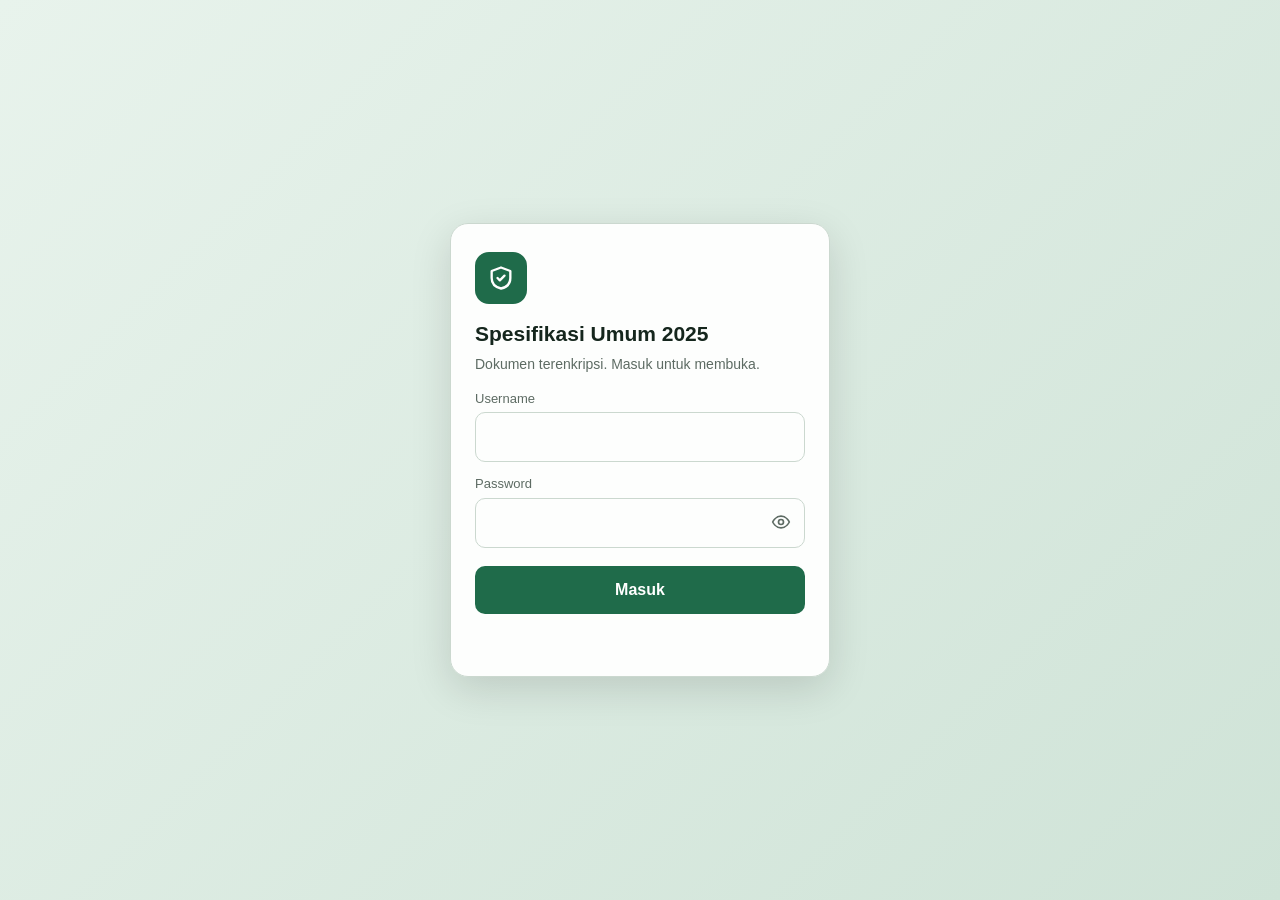
==== index.html @ 7ecfe890 "Add files via upload" ====
<!DOCTYPE html><html lang="id"><head><meta charset="utf-8">
<meta name="viewport" content="width=device-width, initial-scale=1, viewport-fit=cover"><meta name="robots" content="noindex,nofollow">
<title>Masuk - Spesifikasi Umum 2025</title>
<style>
:root{--bg1:#e8f3ec;--bg2:#cfe3d7;--card:#fffffff0;--ink:#15261d;--mut:#5d6b63;--acc:#1f6b4a;--line:#cbd8cf;--err:#b3261e;box-sizing:border-box;padding-top:env(safe-area-inset-top,0px);padding-bottom:env(safe-area-inset-bottom,0px)}
@media(prefers-color-scheme:dark){:root{--bg1:#0c1510;--bg2:#15251c;--card:#1a2620ee;--ink:#e6eee9;--mut:#93a39a;--acc:#5fc496;--line:#2b3a32;--err:#f2b8b5}}
*{box-sizing:border-box}html,body{height:100%}
body{margin:0;background:linear-gradient(135deg,var(--bg1),var(--bg2));color:var(--ink);font:16px/1.5 "Segoe UI",Roboto,Arial,sans-serif;display:flex;align-items:center;justify-content:center;padding:16px}
.box{width:100%;max-width:380px;background:var(--card);border:1px solid var(--line);border-radius:18px;padding:28px 24px;box-shadow:0 12px 40px #0002;animation:up .5s ease}
@keyframes up{from{opacity:0;transform:translateY(14px)}}
.ic{width:52px;height:52px;border-radius:14px;background:var(--acc);display:grid;place-items:center;margin-bottom:14px}
h1{font-size:21px;margin:0 0 4px}p{margin:0 0 14px;color:var(--mut);font-size:14px}
label{display:block;font-size:13px;margin:12px 0 4px;color:var(--mut)}
.f{position:relative}input{width:100%;font:inherit;padding:12px 14px;border:1px solid var(--line);border-radius:10px;background:transparent;color:var(--ink)}
input:focus,button:focus-visible{outline:2px solid var(--acc);outline-offset:1px}
.eye{position:absolute;right:6px;top:6px;width:36px;height:36px;margin:0;padding:0;display:grid;place-items:center;border:0;border-radius:8px;background:none;color:var(--mut);cursor:pointer}.eye:hover{color:var(--acc)}
#go{width:100%;margin-top:18px;font:inherit;font-weight:600;padding:12px;border:0;border-radius:10px;background:var(--acc);color:#fff;cursor:pointer}
@media(prefers-color-scheme:dark){#go{color:#0b1510}}
#go:disabled{opacity:.6;cursor:wait}#msg{min-height:22px;margin-top:12px;font-size:14px;color:var(--err)}
#inst{display:none;width:100%%;margin-top:10px;font:inherit;font-weight:600;padding:11px;border:1px solid var(--acc);border-radius:10px;background:transparent;color:var(--acc);cursor:pointer;align-items:center;justify-content:center;gap:8px}
#inst:hover{background:var(--acc);color:#fff}@media(prefers-color-scheme:dark){#inst:hover{color:#0b1510}}
#ios{display:none;margin-top:10px;padding:10px 12px;border:1px dashed var(--line);border-radius:10px;font-size:13px;color:var(--mut)}
</style><meta name="theme-color" content="#1f6b4a"><meta name="mobile-web-app-capable" content="yes"><meta name="apple-mobile-web-app-capable" content="yes"><meta name="apple-mobile-web-app-title" content="Spek Umum 2025"><meta name="apple-mobile-web-app-status-bar-style" content="default"><link rel="apple-touch-icon" href="[data-uri]"><link rel="icon" type="image/png" href="[data-uri]">
</head><body>
<div class="box"><div class="ic"><svg width="28" height="28" viewBox="0 0 24 24" fill="none" stroke="#fff" stroke-width="2" stroke-linecap="round" stroke-linejoin="round"><path d="M12 3l8 3v6c0 5-3.5 8-8 9-4.5-1-8-4-8-9V6z"/><path d="M9 12l2 2 4-4"/></svg></div>
<h1>Spesifikasi Umum 2025</h1><p>Dokumen terenkripsi. Masuk untuk membuka.</p>
<label for="u">Username</label><div class="f"><input id="u" autocomplete="username" autocapitalize="none" autocorrect="off" spellcheck="false"></div>
<label for="p">Password</label><div class="f"><input id="p" style="padding-right:46px" type="password" autocomplete="current-password"><button type="button" class="eye" id="eye" aria-label="Lihat password" title="Lihat password"><svg width="20" height="20" viewBox="0 0 24 24" fill="none" stroke="currentColor" stroke-width="2" stroke-linecap="round" stroke-linejoin="round"><path d="M2 12s3.5-7 10-7 10 7 10 7-3.5 7-10 7S2 12 2 12z"/><circle cx="12" cy="12" r="3"/></svg></button></div>
<button id="go" type="button">Masuk</button><div id="msg" role="alert"></div><button id="inst" type="button"><svg width="18" height="18" viewBox="0 0 24 24" fill="none" stroke="currentColor" stroke-width="2" stroke-linecap="round" stroke-linejoin="round"><path d="M12 3v12M7 10l5 5 5-5M5 21h14"/></svg><span>Instal Aplikasi</span></button><div id="ios" role="note"></div></div>
<script>
(function(){
const C={"iter":600000,"idsalt":"3cd73f76efa58e5e","doc":{"iv":"tI533O81d7OeOSuh","ct":"nmDg3PzM6D7SoGt0VXjlcLC9nQ+68EcVNtXwrSh283jgzs2aDMcTH3groPBLaZSHb0jLN+NQITKpFi3NGLF/yTCYhuj2EOiKkrJ2e4jO/prJh92/CRCXqkgvM3M96LqDt4uAqBFruU+9PbIBTR3+EBsfSs405LhVQ5WE6ePUHdyIU3iPJNrcOfd/eH0miO1tK3G/M/rSrGOfbp0FNitNZt9Q8WyU4s45rLBykhFbFs/WrmP483kRYNvch2hRPasdmTYl2Q/LFcJbtcwLN+SWWD4x4hDo1mVLP5Ds6Y6ePSw7J8PLPm/mN9IYb9JQGypzwjZhytsbcFzkAw1d0ONzQl/P80wrWFVtuREMklaVXr13OYKECsHn/EIl9iWfJH4JZOFJKYkwp4CqAEhtpvYgdmSKg21SW3CK6J6GVsLt5txPvioLC6Je3iYuTtWboryRFE60i6Z+TbEvQOnTg21bus9yPsGVcSQhkosetCNBu+wL5fU5ARRh66kvJs9010Ccbjf2XcAVVeFbyPYIvrw1BYl/P2NsXWDa/tl5QyDRxBAAWI92ailGo7l01R+F2ZO+ov81ZlIuhzrezhoKUU0SgedMU94BRsouwrhiI9WyH2LRX4bY6vUPJflYlfyBjvXzdRQiWssd5NMZrS554D5lhgSspSb1y8HRemOLz/tU/3LHtsrQAPQnRDf1uJjel8zi0jeAUAseTozfojzLun/GHKTCO+wyZBflwcFS26yC2mk9uQZdi/Nf/hSSpahZW0jLfsh2UVrl8tEGkldKJTYP2eKpuq9+r15PRaeXGREbMS4boRQwy8mDicXXEWF3XDccam9cmGcqtJuf1zuJ61ZmpfRR/ypCHUih+zupCi9yYmMkC2szEluGxYwfR22C6jcGfr1lfaL4nRChdoC7QRFcE0FKM3vPrskyNy90ryUNBXzvtdBakNT2fPrQek4FvbUYGIZNs1t/8WrX0qw3hGvXI3cdBlEri+oGNEmZ2ftgozdloXxib96jWoJ/Po/+u2limJXIBd3wr1kFBtcnCZAPhJYUKRA8FtopjZZzcrbwe89yg11SDiB07h3RwULdQVnN/ZSsL29MwX0eOkbtTJn3iHgNxWs8TqyEhAMaE7L2dQSQdx7CYYSxgUv6yZNS76+x4R9glfyDwradZh1UUptmnRXqXDa95MrmgDEBjc0764Yw3cTRz6j50MNvb2g4VNTzgOW41HxG/6Gp/abWw84Fe5V97C0Zjwa2PlxfOM2gqvQrc89KrShG2HTT1gidPq4mH6PUYMYmDSwq3mI2gR4+rbrIdMHgew6QhdsetQfhOUKY7BzzxejdGxQgFdMR42AesvKw/Ko8D3lgXQ34w3m06kQcjuO24cU4GDEnBIOMSY3Ovn2HHH4WKnzqNsh4sar+N/Iljf0QpOePCaR0lDv+k4f4qLNEwgI+f8br0PnT49neuu6ktusaR1iYDsTEKEFR6/2Jv5h9SUmJZilelc11HLwKHihrdkp7haeo7c/[base64]/TEFLC9YxinRYz2NNn846l9us3eLbLQuTVNe8d7cjvWjzJsJbeacq6q+n1SPtpKbKxO2lf3pHOi/U8gBO9jl/HixjiRepKDuf5Meq7wiicaO/aulH1AqQn1UeZQv+pDfPEp74YD9VPZXn0UVwIlWTLbkCeoaIM9lghvUBh7EUIsRoxS5bE0B8xNf68NyfHMiYFGuz9dOX+Ekt0RPRirA7QIAPP3FuvCFVlqlncj//NIvYoi646SgWKRZHDRs+q5eqZlwxte+PGq1Z0ZOlIWkRS4Oz/hkN8fF0loxhLNRshd8lR/pYhuQ9sHrTejiyPg2S0ZMSNl2g1lc7LxrjS1lVSH0KZjWLddPMxSNq1qdCj4D1K2X1KAys33S9RHCthHo4ESk8e+GKRH7i4U+E+tz5IiR/ra+P5AvnqCUicwmfVDqWKWa9NXTAkQ2ENuGrxEb/5A5iDHBdd5TKd7cykYDTeUU2sGno3vuAcFloEdh9zuQaY+Gj/[base64]/iIm8ISAswvXzceMN7Zr3t3JKCxQtV3QJE7S5tK23LRDPy7uRVOPCNR9Pi8U5Qhr9dJrCH3kLOFrD/tZXMTy4jOt5on1xZvrqleSEY2b+ZD/l97ybjGHYmAayQzpIp5YXeU4Mh2viK2qrzWDAKqhXDqcL48yeqog8Exnm0oLd33nes2/AmmA6s9mLB7NbBBSwg6o6tzv5mF4otvlM9/do1X0osNX2ZvQtAe4KYv6WzSX/2XpzXS4M+WC9mA82BB1h36MZhfacBaa0kNcq2hRpH0EOgWf6xwbM/S0KoZ4FMOLTA5FtFa5KlsSJtG7+uJiB+QCFxpgk9wpbu9mSAazUV0yMquQT9VFywfvRt4OTi0y8FGmos3UV2yaD6FaG2i0vjnphduogo68wvZsfjbWPo2UpD53qRVRs5D0aCrttG2bDN//Gy20Yj8sVlHnPEfy9Ijcd5QgSuFPm4Y4J1LaRKdPDJwjfTc5flyrFi0NCwppEwmn81q9w0yCn//[base64]/ENh4o+VaRX5dTX1hOsirwGOZ71jnd1Bg6EY4ySEX/b2fw/RBSrA1goD4/1mmsZZrno5gnSzjhKOxZRTgv7pZGTli5Yy2RhVN+IkaLRnoOTAQFJ/TeKUlkd7Zuq8KQILlbk9tZE5io+sbh4N1sCoCxUN6MCN8SPosQwAD0ujTGEsxToAEaP8K+WiEVxlhSsh4XQn6oIBDmMn3Ydt188tsV/DqWu+a8RxL+0vtkTU7Zzxjl+NaozcYkpqxaQSZ8/31NbshxToYGmh3CoTbBDbxLZFJCN28AnXJgnSSRqiNHlvwEXDl2qNEkcKP23wEKJJUb8DrA9mmvo0t7BM/jn7j+gZ34B/PCEapxbH+JKgNVxAmN+C/EUgzDCu5/z2enewj3mcuZlZ04xQW4/WEnwMthB8Fev5uHgPSLnaIAuJ10LfJgwnv5g/Iw9e7ZQ0nuuEQMGmcOZh9o+EMh/v1UTCmMcn8lVSl5uVmvmyEkU7W5mtj3JuYSl1DMquUvPo0zeuIF8JAMN9cxcYT6mUXjitSiHINFtq+MbywEyFgNiYa261kxvv1yJFiKQIx4S8kBKuEcvgpGGzy7f0XAONqCfPZCtGoTPqXeGVYgyG7JzCQAh5T/KDWQ7fqr2vbXHS4PFPNY/dorlGfdmq5TFQhlM1gNA+kqBgp6yFQnWmZj6zVEdBr/cpqg9q1IuDh30CznOm8/EBnFgb6lzCfaKj0QPAG4jzEwsN5hNASJOJk90TbBRdmPvmzTtCUrkOvmWjYp4ztCnO5fZlK8mixnwh+pjjUWKnBefAMje+KIaWVj8iybfjDsKiCuBhqALANqRqGDjkHDoEZHwxXlu2KnyrYjHyEZIK1YkG/3ddDHrWPRo6E6RHsAvVkNclrThBW6wEwqI+hqDeu436P1gHgPJmJHv0bS9V4fTgF6WeyZ2H+DK878x+ivdroHyerCa8pqam9PtM9flFi3xHtkS1yNGyD/CRnRB8znC90/LZrTIzoxywAQ+3kltolqHCqNJtisKSEmwRD2CAErydUu7Oo/K6BJOIrGPG3QKuTVAsFLQCvYrD7vCt9F5wuCTDg6rO9dheoPxssW7ixWd0AUFlbHHwX5dqsqK5Io+9VUa4ROMOsHphaof9qv9Rd3vmru9o94Lx1byxPtxgZJKqn/9pFKGwAsEwibTBl6b9FHzOPBxK542avz6eyLxDLoLzklQ7ihzgrzKJaq7PR9V3VoUIwMX0/f0TjT2qQFejdO6mkvZJ5v3D6fG7+1DFeO/v3+0LF2E/[base64]/RulgksEmSNAfZtqHBslQ9TlYFopmGcI+FNJYPO5d/D7aQWltJoarJD7e3XAeC2OpiZH8/FFgtp0aLAKuJawrR3Teb32u0b1PQHjjnOPoXUX3JMzeqNVZWNY7ojzQby2n6JNokG7mylaOUntmQbYvbrzanuP8QCuCWargEdXeUmvzz5WB1TTt1S8hrb0VtTDauwU5ULEsUDnwweqkMIs28YfsHyAOx8mhdxR0KVJfcKWutHqjDj6RYfgeGCtnd1/4uT44YjJ3S9QHdcs2U2YDt+vrYyR/G5kZEgOMKr0U/[base64]/g5AsyZsNYNyMSTRS6KVWU7LtC+YqMGERucfn25cYsHxphKsR67F/Cf49Qq8fsw/P1TwRd5TzWLnpm8k9CS08W8hai/3q2u+MFTx6+kTKWxxi/E2rxAnJeQJbfELC19lAzBEY4KTFC+aDz/z5tTHig6szkfFh8Bj54AcQTQ2ZpQQ46KE6b2pF0FMWQ4y61g92u8qyBSk78WwOocSg+2dat0jG7T6mv1b50nNSdxrhw9lDW/fT/mbqLBbnLkEd/hLZAI673mi0TZVTjN2z1dMPnnakT33lSUhB4givr+c297bWrMPE93DFT4TkTRK6WerlHWmKcYBxIuGcaB35255GnVZAOtE8LOR9gADLqZPWBq5KRDs/CgOmHg+Rj7QCg40dGWskJKSuiWXttRrOp5/JrGDY6YVDMFcZJSAXP5x/[base64]/HQpp5ulxMYunIzgyfdRORXFrf53nBmHbMwdHN5Bdk63unemDKokDWRe8r/egKHDjVqQRXYzw7vM6jOr/bDP+M4ZtR0ga+wgcFJ5DLJl1a7mvohtdvXLIO9V2KLF+gFmNWmX0ikl7zseLHfSN7Ld5cn6zCwqxjPio5YxMYHBO84jsJ/NA+h1aDXNo39q3Gj1UFZl4WBj6ZcwKudq9IvPeqd8UjC2E2TA9oRQUSTrdmwk7oTt478Y2MiO1ktLZnUhOAQjsiUWZhiv7rKwy+dTpmWZ3VSggTbBOPFwpzU11h/eYRbnOE9r1xwS5/MxKM/ljYQayI6b3hCEU7SELAyS+ThRrZ9FhZSjDIdQ9yduU16iRuqKlc/wFsvu/ddOsCgf/A5A4Bsy1la8c1NMHHZKh2co9kXGS68LB6uj0nK7+ewJtwnAYQa8imf0MXefqsj4U15yMFaknQegClsyh+2TVZYj87isYpvxjS1/K9BK2R6Tbl/tCz35mEGn16D98eCZDG3TOG7FOmVAMiocihlrCUH4axAnvH9R6rjbCe4idIQjuIxfNxhFoW+L8u8now1GwVfh3dJbPlAYV5kIDNdTRNZJacNp37WpmZmzTUPL67bf+AnyP91ub4UV1AHDV2Abjz33zxVbdbFb0Gnr6ZGL9tSuhMvLW/Z+l/188o4xSB0WNzw7c3qCeUffjecmOGb9YcIsCWy7ErskwW1CHTHdnUbnuWrLuL+zyHPqdAi/VwQAxVgQTKDYWcY//qviHKdDeL1uoldezwx0o9QdLbEdjNTxTSx7PzPzDttoRWRcvy3cD3tYp++HumgaD1jPxZ1LA50dlIwoGZ5pzJMEWi5tabMzdifCwJlOxfdijjxDdrRr9xbdIWN1FFhF9X/YVp5PCQd7sXjWFQBt1Dv8L8hLQWHGStobir53tZP5ER81sNkwiVcd3PaNMwU4njKmhM0Cb22N0mJddrWwmY8LW4d7zKeVNE9L4uR9t9VXYFTRClGiF+Za5qfCHyHMBQ9wYVy0LOLC0m6zbJ1yAFSYjrOiG0eEiV/QiLnHdKCtM4VeN0Ixxx+MggXIjhxFTjLgZrUeFkR6p+eIS1FHeuR3509M4JpohODPkZQBb+6l/i5arwrG7lat8s69RjLnMi69/IENK2SaBNCISzXdiwT9E6569BjiIVF3JDWgnzM8zFoPPvkN6nQhz6G50HQmhU6x+Zza5ceMOXhF5k72Bs2xwboPoMj3gUh9R11jGI3uSt6MRoOr3NK2onkHPocbRRJY+2V3kOGl9YR0vual6CpvJ3VF0sXD15wiQu1jI5dzhEcFji6kLqfqpd03H+kqNC2LsfyfWRU/b+h62iPgKaQe798qrOrj0C5LB+liAiW2MQoGuNEMly4VGtobDNd9ceBT+hPMnZujNXPdBRaqlTUhr0tSsQL4Cq4BS0Q/iTXOg7sLsGuFAKjpn/BBuCR+5GJYu6mW9qvge+lvrun1INdsEmm2vO20aHAAa+hFUtzYG5Kr+zn7/pUAsNMfTPpD+e3G2+MxS/z15EhBzAq7Kr1fS7j7dD4meZv6A1Q8M469YeWdxssb918OUsZH+NNySlgvRhjGve0vBuim6Gy8ZPvxeZxTkcZaxAwrTbHylxkzh++G/JLLS0Nzq5bPKja1chuOt9Tl3Qf9hwMjaB1Q+NPQwXZw8T0kUdeiOh2vgoYNQoYkycx4K7N1I5M2DajsNrY+r/S7hSpv0oHbdJydKORWgZp+/[base64]/2VyE4ZJeRn6EqvG3ipUSKAVUbtGcVoG/sCp+awV2UzbnTIrWBF6jvU7zVf9/7oeV6a88Nkq8HvzbwM/agmARJT3EQHmq78KLpWWxOa/NTvX4zqu3FUHI8VP0mfEvM/[base64]/y9Tte0Ed6aCaF63DysrtSrk5DKe/eewjm1ijyUUQkeKOwYRotvxSg1fYJquMGyRdC/mz9uKUv2etlqsMCPe66zF6Nl7QhXb0qMeIOyCHYnQ0y3OhBIn4z/oyWr3cTQ3TTDT6QuCVrpLJL9imrE8YWZ91S+WoyNayKuy9KjMYwsLPYOZvcaogyrjFLycVGnHTP3D3fzQsAntmKY87B8TP9lUwulN9PquAPrDOrzNMZeWVvjZumkGlUPR4xEMFgxAVi6QU46hleFhGDQhG2pFXM+zI4BIiDG+WeJ24Y+paMwgC3xJHs/sqNicaOand2xJKADXqqjH1jvkPlyRnVTuH2bJssQ6GLWJ8M4VevZ5RPCKmsMm0D16dvTfotL7pLASQXG6EtgupgzDdkys16pTpmIsvo49VLWxFm96P81xZYQuKZbpAdBbH48NlPXvRR4QaSu6WBZp0iTdlrnLiqjeEnKmU7bo8dU/GH0WvrFV5h6JOaAxwbA3Cti6ATTnJFqtx0Gd5/dDGV7o7IEpDut/Umya1wvlGpNFdgZr2dwFJeEx/s3T+irmHaOViUCftn1CaUnWtQjd9CO1v5rjWeN5nzX1tx3xXshrnDlYFFSTNweqciLQYSNI7kL8hHwmebjNr2GfZCtki2OEHrFnlCgw7ntPwv4EUyjN5q8swWWaFISybpa0mQX9p5yXMmCRa/jyPOP3/AwCD+jhVbQwY5xM2gytjlc3kefcLPanS9B6U15bgLu5m/[base64]/X3Y0Uqth/4+T5396C/[base64]/QU5I74H+HbLoQpqUpJIdBH9wX3z2SYiddxbnYYYUgZIhLewKoPZ3VOUHhHkcUolFvo9n/SnBsGrwNELoBhsMu7P8xDKlz4KwJj3hr0segW1mSD+paHa10ruQLjYhAU7dLCgWYx1xEqy3FE+/Fqm2dDzhadD45NAoMkc6FP/Jtpgf11ynq4ScEthVVTS15tzJYVoEB8DzLPdtgmL3q5U1Jp/zx8AaXLBISTv0WLPYaGsFm1sb1qKIJ/az/dx4DAGanyMFLezOHVa9RV0amFN6zZORbwRnEA56WUTZOEc1V6NODjSAdD3qfrpRSK88+1JtcLR9rWk7Ip4Qu1/bdnpWU0dgiqmAkowg9yKLTP6ablwj/wVHSBxRPjlyTLG00zITPrkrgqDExby+WxJmJhr7E84ncqVxJiAy0cxiLtTYFNx+qwKGTEiXEV4K9XISlh8W12OqPNR5eH2a8Ystbxrrs8yu5ey+MhRQTRJvGtSHfQeoOKpMf6RfZpQJFKZ5gVjkrJwSt3MOQl3sXeUpQt2GgETnOCpPDSkLGZINE7pEbS3DH/UQVocskvwn17dm2YXoanrOIzZCjdjw6w0dQFzmdQDoozTa57VuBnd0OWOscOIyFz6cBlYwgmhE1yMtiZs7BfO3ct1kvNP+VojfVq6y8W9gnBazL3LyyTe1wzFG/fQCvxAU3dtHZpch+4mJFhKM1n0ru7coELf0Z6wOjOKmugpBvftO85wf0xD/tAXxTBQt/i0yb2mz0O4lzhQE3OYEoy4t3p17mU++ZytKrEyxoSN5uXW+GwXOB0R1Thl+EfbFT8IFu3rvdv8OSHfeK/cWU9360doamUgSyPt+37zMfVtYvrGPfHbFy1oenv3cgM3DDCaXEWs9/kLZ/TYGYFufg8jO6VBvMT8QhBWueAN01csbOvr0v7+cQB+z8dVINXLRhtEQd8eND5rh/VoxZBEzLdYIJ+E+Pc7TRpPW/bG3lQM1/xaNoOuuPvAZJrwTRvQ3Tn6c+J3lTpKGMdVXkCh2jjtskgzAgVKRL0zHqj9GDV5mkFr6Nezhdkds9aMDPep0uUtSS2owqWZ5uDkMX8TyfQIGPFMKYXGY+ayp7GFySgA2KgDon9ackeAPdu9Q0Rcf6hKzHpPxZ95ck5GQcSWdY/XpTLYtK5vpbrGFBqwnt5OC2iLLFEJbPGGZqanK3pk1ZaREeb8n/mzJZsttLl2rsis3GUeC9PC/QFxl+eQBcmtY12xMpKhOhx1cUKi0xH6iPu1Zukk/5F78uCpv5RRAAKItaJLY4th6GZLyJOSvWVKygelKenH/2QfwgsCgkWDq8un4OP0fYVaXJvqfvig0lx6EhpCCr6GhpHq1DgqDo0lPTPPqdBPHf40mdq8ppDTOqI3PElUQuRv816La28ADbIBswj+D2VxmHm+/GjtMu5d3KO3nuhijcZMNzyzjikg9PWGqoOAuxqVpaKbxQePY9OZE6sEnWRMHvtkvrp40IJhu6VJw7MZwTkJbT84osPMZAOwoTHdFDmL5RPabdTkR/HeYumtdKhNWxq/JX6WkS2iuDHyWO759kok2Qp7QulXfPYt3/1bgXDOGmzcuDrL7lg++VW0gWP/KImwytsw2GEp19naQBuWAeR5hpvUGywoPckAX+3DAjCqA87y8hNzhMf2JGJweA8YDFphTJwlhIXs3nkvoepZtkJuYA/VROAAixbihvr5YgxHT+Jkh9IXMSNYX+L/pRq06dknjPMww5fnn9W9bFImQZ5hP43FmKKRh00wxI6lFxBXZ1o4DT2iQp4zvh6n4qDaBnLS7iyhsYi1lJIUU6rqD1mS1XVidfAGE1kTyRIPT4KCY80GqxscSrgpy1vo9EFE6sO2W0OlBPE6SEbLck/e/Alrjn/PLd0Mk+IzphVpNDKJNCV9nuLM6P+W5XpDKc+SCnSjW/l3ds1DfZNniMebpjzkF/8oE3vyulNVN/pf86NUOcBlE0cW3JTZq2pLFQZu2A3jI+eT0x5/0ksJ0a3Hp0ZREJoY45MsJ7BBztSUQmlQ4aj2ULP7u79UAO/gNcli0BJCe6qRZgnoP1TSha9KHBFHpxnHV+wsSbOzlpTqSa563e54waNATAOMhDj5kJjiZm9M3VxnG4bf4u/fXAnQlR6LI7D3091CeX6DusOQpV6+Ztij8r52ijuc2GliBBRvH7vh8SlzMksxcyQ5l8OJ6G+Y8/ZLeQuCXtFN4mHWOapZAeYxjqaF4rAvGdQyc7rtxL6/KigAgYl3/1dtmhX4ZJzmAuFFS3iOoHRjAvljZwPYJBOYIMw8Ct9xPsXgG/7rdbeG4Q2oqXYSC+TH2/H/g8laX/qVgC3m9eMhlpHmYVUi+22Qu+OSkHvUV75+qlCZVdIOy71DJZX/cPv3y9UgaVJ6oydOFVrdoR8eHpuZJSJTOgCB0B3do6yQdRO6ubwQ3DsaTkHHwBO6jpm9/xEma2XfIxOu2mlC3h3BhDEKnLH3hHT3oDd0tNrWa+80CBN8fuPfBzlwaW/eq2QYXonffWGHqoDWX6ZW6ZVGVxQPWYxW8nLKwa13BjMsDiCjxLBGhJM5WIU7tg+X8SrSvMrQH6nn2PcQcfYgB+b6pzw1+l6gV0u3hPOKrVl1ENtdd1ZNfKnpRmdzfj0B8aLHOS0u8+4KXKh8cZ4WX2/lRHp3q3V4IJKZWK8CuBDHqScTxqisGldWDe72/6axAOQFqPROXLJ9ldPiBwR37wybf2X7LfvmHCq8nmDg6E9S887hst3LFKIB5Thz2nMmZORCa2+ktHGvCB293Ejff8GtqBPWJ7a6WfKy6+TbIgaNCDMOqscW4cpgXCjBVqzq9heSjviqID7Tpm5PR/gNI6fOYy0DiU1gU53sFceqfha5mF0pKzUlgTZHSRepJ07rYe7wG23HBFPpbLXEciv6rjUDGDrszE1qMtHC7epyI7+TLXkFQv/o43GiiDPJTnPbhmgdYHVb+RecwBRI3bmzbUoLaWU416/E0YUTqx8XHgf6tpHv4Pvdijh1lWJOTGkoUKwnhHhISqGfCtetf+Xu6QJUTiOWa2obLuQyYk2bafRmY/ycVF4uYiFt+ykJB1YI7Mtmi7dwNrcOusf6LvzVlt5XcLvMF95bIOttcjeYVjPK4OZgXh5j9M7U6Bx0XFxGeqSMh2I0/OW2mTVLomshvczf8ViC+BeCgqgiQfUAP8XCe1w4ZmEdp+zMf77AMImgsGwfmU1On7cLtf6LvKOGU+xgAg+Ig6Jzb7zN2PSiJq5X+qVaoc5Dc/vIfPbHOAtc27diPP07r+stv2vBwTM/+WuEsOs1zyFLB9idqdJXi92VkVlgfdZI6rn6ooCY5uZ5/I6dmPzkSE2UXiU73f3hyleluK95sQsDlnfyD/2AGn9IdnsOZEIowKXRBU1i7YhdVW1joANXA51HNMCUmR1qgv6eH4dGZvd7q4BII7TqSxkzGQIgXyAQ1H6Roc/YwVusjQiIrsSUkgmFRtKPlBO60n1aUGEAPXQaydi3FDQMcnb4wmSUySr/bsntz+BjS68Th9lDUilfBdT3sVKJQdHFNIRBopVSYetmuWJdxHKErvMW4q+QkD94uf9dC/PwUWW8AIeKco+m3RW0USOuqZhUg+AbTCJJTEmhfnpJgRn2mBmpLbZZFcLM2p7QCLeZ5R35Vt4hvfJiuigTFU90BEvnutjSmCMJkn1xURQMZe/h4WYz43ZW0HxPZggx2gr0d0NgdSVCBuoeKaWIVIWCxp6iSXJc0lmBo1om+yZrrzbcPPqyX5e992kjVQsJCST7T3oukhFGnCEjrtP9d8rN5FglqSIc2HAZJMBtZ8tDBtccD9cXa47StEYUNzgMKRToIxItE5j9AL1o2DRi8tlEviVYKqxPpKG+d8qww8wATjcO+DDi/YbFoeVQRB7QnNJojhtFr3Ps0lctdXjBLhIOxBtPnwx79/c+lqmQaxKgPl7h8xhnOhmwYRBKtjQc7LrJzUyWsuxmRmdEplweee+D1ji7oprtoGx3h+TxulN+emSeEW7TbYwry6ETmUYUyy6qDMACUvSSY//qv6m6pMvZd/ICyMBqr5WZQ5Rcn/7eyIzdhjLYieU5Zyxlpmm9IrgcucTTbir/fvAJt380W8XUfXbG/HVz6azHmaZc0sLwFPKR0O0SYhug5o1QcWSx4yG0XuLW21wZQBprCqeKJn6TgfkGjOSHsvzF3VC1CojwjRkomsK5a59MCrxJffl2Q1GPFYfi7Ih9m5ra/UiWgrn5SyMS5B7Rt/YNASgiRGmmWjmiuX91+ouEnPCOgaZ6H2Cxy0bKKNMFS4OdZlAiJL68WyzICepO0l4wd6aA31VOzEiYMg3/iS/n/lYyxlzJuny93aPeJAC9ScYaXdpuFgIkSmbgYYaqUHVWDQ0J/f5ncwnJre74XvKSyIY8jsSsIxKRtAg0Z2VRmE/T5pZObPk/EYmcLNxE13w4/xBLBDyzMJ1Nxlh2tsUmPn1xDVQJgNqBuWMlQT+2QpsP/Rs2KMBKk2wBZ6oczWyICfCqbN6PwbiKQ9lQlB2an2HQPQ24UiQaJFqO6BQgm0ZLrkDU3wui614xNuuGHUSMSqO4tfYCZaYrHwvfQyeLMrWtcHq46RDdWCoE/inADxfPvWYLQrJhE/QqFW1xyzn2BFeQa+/j2qPfJvXfw8S5W+PD0n5qtEExxImBn5qOcVCBX6ab/tphykoQTJcxus5y1XoICt6t9a9DCvbYSEUUiCUEOTw6t3L3SMhtC0WgADaVh7MN+GF5R65f+ULdfPEge1RvXA8JAT11jIdADWU3YT/V5L+wASmDlYYkdRUc7ryPpIPsvaTe4aQ1wsr+Wj/UJX8kKB9IqJx1QN+U5DiuxpyVQAT/GUxW+Q+epJMHvAhMNzPYduOIj463FqHoXYdEZK5PV+WUdICvpLkMxvhj3B+e39kiIlnYXdKyrPhMGpurW4LpyYn/fWeburIRStekg9kNnj26YRvSfGxecmG4QsnOwxBvInE7C4YhKA3Ta5yy6BU26rsdSb/NJh2GIiX7D3OMGK0kwDdh1tQljG0DtK+TzQWKlKSZINBNhJu0/yh4EuSnsUbAw5gujd80cn6Pnor59RXhqHNyhIZdUHQuoEQI4fsGTt7RWIUUDiigaseMw7PRjHD42eYx29b2WPjvKOTSBSkh3513+U6kBr7sD1mPek4ZEe24ctwAeFYF7lKWw5Umk8HzOxG/ZaI9tP/ik0vzLsYySqLcQSpehEPEffdjxZb85ANfLhZ4WyO97H4nhZhOIAgzvbJM/csXs6T8rVL/NXEojjExmKJPC93YXPA4aORcgKCAxHRo+ZKe7hN4rmITfF3YXkjGDV4qiLIHu2j6pAlALqf3bwK717JnR9dRIlIXEwm+3BhihSG8TqRpIcEsKBpeqI9G29gw1jBRiEzKYooAt+AkLujW/ddlD4pv0WxJiSTl+rksR+u5W4GovotmiLe7/EruXNBdy0yPSiOfkTh0uI+R5cHL6Gt9B1qqGYhfHexwcucqbyUry3eF+DkX7KxezpKpzXxTuDiwraDc7/wZ04jor9f3w0GjYJ8+qrwn93qCYDOftti9E4IgFrcRVr+j7qBX8jqqGYNhz94kk2qCXkyEDUsBxFIfX6GO8AipukuRyzEP8G+c/sKlxUO424/eX84bpHH0Fv439Wcprh9L1nTCjHl2+tvzLGZb9LUtFRrrc0hJx88pOjRylqiA4KY0j+nQp18bnH92/ml1aaa0Vy7qdXl/+adbQ6VN9zHl6r32VdaySz+lRAdmX65o9oau/dat32Gnw7+VrSV1tItPhW0Bz/abI6JsXmfWPwpzX+kLTkWKCSUXG5uB32qg/1AuXW7cUd6tP2wZ/+Y1G2zF95mmur4IdypwLxUPEOE7W5u7gTT2jM6xK+VgST2mDITuo/FyEYCL7YHXollWEe9poEBAN9SxfO4rjdysuLYlkFnsINagq5urleVUOuqzZSv4SL9gMHndUA7VTD8hGFmnIyThOFuy199RffKDd3MeveIdyJk7FMtSLuQgFds/CjFsEX1IO2hiPor9n1WBMJPYiTdDJQqO2gGun3/7ol2Yu3R5epB9W6+H1EuN9eEfXqPNafHQLIMJVaStvmhbj0z2SHIKCbYJ3Lil9u6JDDdKgLi4RtOHhzE3FkoY86cTrajwpifRQHLS4U69HzIQYhjGqtdIPYRAuJZ61/bx4unc34DV2rKKARlsg4gQm50H9EB/3mv04H0gOxsL/Cd+KDrrmZBVlZtHe/SSGqEqAHNOFiEgdFP2RTTJ3HKEPdXOp0SrXvmeDSjN+GwhIn8r2FcTIVvjTor/vQ63/f/kqeOQNUMtdHabR9tTnfmas0LajJX6lQmkUrKMTzEzqU3oXaVSMzvLuJjlGUOAIu095aVaVnaNaK4WpIHZjomoMOT3xmJjYoOVy9ZdUJXxtj/sbebPoUkFw+PmFtiAIOLmycrLiTDeJiCiRv9HPWMoO8TO836Xs2/a2nLkg2ZR6oP3S0ri4ZABuohAgDho3VP+wzeDkIRCwsKgRgR1gbzJ6aBiWwLzHA3n3rh1Ra9lcdx+ErIo/i6DVm7/X7LwqP/OSk1TDxtcPzk/w7VXv+Gdn/IgdZjx4hVzMjjCtabs1dzXELuktEk3ivkj5ge3VEe99pa04alDLeIwxsWYleJG563BOnJgZAeqD2cUFOaLGyVbij4Hd4wLzJnprh+V/vHh0+zfc3aOJVgeAqrimysFjYlX+fc9CLbmnN4n7Jo0otbrBH5cDl/pBegK4DCFWQ7n4wLM5FpsJf6YkM8o5TlwJrLzXimkkyUPhUY1uB9gXEJ7RHNC6YDCBKIMRh/J+MGnlfSuH2LiuO/SWrN96nq5U5s/okoV17/4o+QCCPSoArdKU4EVyvL9xC956Ka2WzTU2TxS2OlexvnjPZnhWQaelQJxXH2OHe9A2uTgl9C0im4/DR1t97sXKCPZYCk3n2jGMnOskxXpth0ijP5gkyD5UKRkRysqlLEGqi6Tdskzsgb65kXJL16Out2bKNUQbNpjD4hbZVEuBhoI81htOUihY67ICRBcq8vFRxlr2TIxaM+JmO/ovWabKlIDJRpmcxJMKs/UGZYV/h77lz0pjpf2PZp3kAS/wArlk8/ET4NMjZwtS/6n/f1atbeIV1x3iQPmYGBsxarYUtLXQFBoRQfOxkJg3kY2kCAHjWy2Sx9tlnHAM/7D7hcMYLCQIY4T9nppusI6SDHiINb87I7iD/TB/lWb8i2CVa/2sCl9zMrR2Vcm2BE4GtfcKsEbvV5+DVWPqOdo+pJAUZf1MsltgYSPOk2d2fzQq3MzYvpCY08m40kgFLTi57PoRq6j/LMvdQehsJ3v7g597obWPPpTdc8yoDoiQe4Eood1IRMYW95kn1ZZQBkX6LmKl4fZXiyDRxQUFahINVaNBnP6rvUk2EPWDAb5dmkQI+S6aFpdTFWi5Stqcd26JbHkx5t4cxP+oXjiXNbe7C+s89QvoWaY0wmyhnBGKARwdIH+Qs19Pu27P3492TRbsV+/nx8HS4I6bd1miXBqXchiBhuveqXMTu+89FQHHRp6k0N5gnM9I4PvJgrVUZ2sPvlqnpX6E1oF4JIoFg14KdPGb47BqHlUOD6cxG0zwBr8XuDX0RegZLYP78ZeXJWC8wDx2ZVZfe7lWaVwtRpgH/ICRED7+mgNzyLyuoXdgzzmzXsvSc7Dy/YTm+PyzqjHkULHULHT8XIGsZXceqIm4rCWC1Gv/[base64]/+7sV8h0s/Gg2/eMu70f6eDj1zt1wsMg9FOyqU7nmlUAuSWY2kiMJJ5hVnrKbCkz/[base64]/ujiqw9BsAiheRWV8A6jmnHsP8x1W7GqE7LxGhqGCohVYG8O9lt6lwUWACmI/YfBrRRWfJxLbdDnfo9+jze+c7la4ZfW2U2jk06lolGLuJDNTw9SvIQ02iYGoLfbP+PncbHMO3WkkivdY7eYfyvNFblxup0f8ibMf+Yx2f1tJQB+qoinY/Lgws8LFq7s2s4bfHoFPfiHH/ATsTrHF3IRajsdZ53/hugUhn0OV3VgLzTuztpW2hRsM3CLwm501ImPlBC6sf/LKwJCEPzj07KI9FhrhDXrPB/Dgo0SGpq/UMR18gT+PI7wOxdXVqVwDZ1lPa0lyaSNZG5wPNLd5FW6KyexVZO99HjUr8Z/Bkto8z0uIbHOP7I3iPFzloSP2UbWtf05tvvDNCEMqHp5h+4IeI3Hto5Z5ASUS5/57bWBCSdW7iCkv8tr47Oea4YVBuPSo/yd0O1ufLqSwhcfwJ4kyzHRat5Yob4JEBZ4j6sNrSkL+DJiRUU9sz795eRj/DPOnfOryjld4Sj6y85KMCkhFGuwyXkNUiwaytQRviEDCgYpXanGEjkp+rJl7C7mJIylhRRVh9D5ZlyWrUhZ46/LxGChFPCUDgr+ryW3pR3ZrwHRpKc5N1B4cGcjhmD0UYyidxFbaFAghBr++qeYRcZY+5ZXBoe1wYy7BdenwO64YvhbH1hu348QF616bL38S1haspqjfymuTqmL/bH8szWz5G1xLOaCooSFSZebxswulQsyiuyY4Xobf12a6sBP6X/SAfCrbRUdzJDyHnX84Fwcf9v6/QeUH0/Cn/KaQ9bRswwRpI8lgRDFWG18cLFDhAdcDKVR/SFSqTCYRCe2tK5xyc1wGYcd/jVUdd2+TSgx3DoY6GPm43q31DsmZULJL3CEMz43E82oQyZVH3PLkGpvgkYJhk4BNKN0YRbAGK7Or5dhcYtM8pSibXsUJ3XzFj3Tihb6ut+J8xLr1JDxRjsoak87LAB13xoX/ug+H9VgE05bdMsU6mjC36IG5uS18CD2nTiYfO0+9AM+UrbxXTyd7Zk2qjm0kLzLArm/hq1h+OFjYtK+iUl2j1W+fkGq6Ps5DiYCC/EjT/dhS6G1hbgYja13wm9bEx0QEXgks4brynYGGTOSgUDXVlriUMbIFCSWxhtOznYGJpck9PUJGNGBQVUITXxiaVXk+k53np3UmYCDa1cEPBU4O/Nyx5YAc73smsDD/hK5tCoVOs4brUDoO20IfJX//tifq+z0dJRaRGc7zh9GWYm8mdSMFu5wEn9kZ3kBjjULXtG8fBGAGjv72RuM5YNt+8Gl4d4QcCGQFn9pg/HFgmono1FOhr73YGkhU2xgze3T0RXL/TEG2v8HGrOBRg4JQHxLOeew9zku9CYAqthQXnnQa+nvzWq0fWf0sWdmI9H3xwBj51aCjoiqcvH+GAy8/8YN/EQEWNIlwSH8A75vB34DQKDDCrUrkyeMLzoOEMw8bYjFoKdAfP0ZnXic5PCpzKc9tB7kUFHKUJvy/rpN9NaixFyu7t3m1ag8dYUqOlV1Ub5mWy7VjvirJuI9Ha9WE6VvuX25+ZVytoFrwzi85E2hynMzZMAvX4nfZ9mYQIYEmv8KSRmFvq/PB9ZTKGR0FPlP8Ly5s/1sl8xwpuFcLIEJxvoCZsKEvaBq+SVuCiSI08FQqQoxK42uG/bmz5htEVYP/s0q7bs9fMj5BkkzC5l59KSr7TDZUyXFBzwqvmdAqSasZOYVdMzuwZVU9rty355V5BxcDp2mxCvyDjiY+UsYiCLyWOMwLjJT7Rgt29jQ62rLRX1XhRhYJiCXRXW+/uNeAz3B/UQPgum/TR5tgDbMrvSbLE9wZd32GvrTNuxrY+gVpNHr3CbU9pPKARA5a+fHuDwRcyCCA5bu/F0eBajIqE5eCrXfGGkU4bcXN+A313aQp6hL2MOUWrqtmib7NdrEdCA8UpCqhppBG+q8PpWgd9ch/bc+YvH6mSV5t6qUJZCG8debNk57YPwkHCWljm+ORHON+BDVq4a19bKlzOl3Ome4WzTHozH5DSIYKFgnCMVBYZT+o/y1rlXHLgqBtKtU25silbsFpkXayLQo6nByJ8loV35yqTckpD0y+luqDdEQeuR0WK5kbjpcY45shoq/6YUycQp/Q18ol/Vmhcywe6eWKnZ5BD3+0fqI9FuQU6ilqFiiuZ0iYguwROPWuXZ8LgOBAcaCK3w69aOjGMQzz4liHiRluaTZtzon386B03B9+IAlSGlIijrj7axjoGnXGmBq7n1GHvt7IqH+WFrktKWdfw/XSmquHsh2wbAER/hSMcuXe5jHkXootSNKIigvFPdvE5rkfhZgcvBTqYhUS5K+S0dQPkZYgqpSPdb2la7Hqh4SM8+oXwnqBTLpyF6xeS/ovE1Gd5w6IIJWtVNuBjFTIqdYMY07kttWZOd0T/J9Vy3HCLBG7LnK8jUhqLNtcg50HyhuzmP24I00YvGS38y0Pj3r8jyIU49ya0wdoMFMizeOGudEyENuatUJMrv5zll+iXBEmcuZO5g5p46MktJPAvRz5E5OpIsJly9CNE+3c5zCgw1ENbQXfpvG7nH3XkyEGmyYm8BDUckFuxgvnYYvbmamH0hOMgHuRjcvd7z9I/fI1izgmplrODRSSRu/s7FgabRNgg91XFhh3bAXRU6FNvOAYzq+wHuF/WuK4YL/lCVPKJQTbaH5rYNEt6PnL4icX6t/49s353p0Y/IMFhfHZAAmg6iUvfAV3AEO6M8FeRte7sy+nTGUJSHXu3cTwvZRTejkDJBJdKlSD6joKZDysIfhIyuUamJ9qWnjh1A01NHo+nbM229IbXrj/[base64]/FRL9fGW9+iJ7rj0a6/bahQmibW4Om5yJaHIBXDLCOTUpF00TA7a/tTangDR78tTdjlooN1NC4NZTTWWcrTiDDaLKbRMVSsgk3Zzf415g2B7Jk6sTFcTs26oYESpN7rPyjiYJ4KZKV2F1qIJ+LkuwOiRo2JHe5rx127xuszDid5kA4tZblXTrexgezzpHzYQBFD+prtwvT457IL7MbiUfprQWz3YUiywmrhFazqKNuPt/LIe3VF5jCYwbSVKv0KDNzSKDKQPyxOF587w2CNArQDfykDjEY3j08GHBJ6uDHEGOiaag2wVHYKaqHGMkn3uxfwEmqB210bJZboBe2eX4xvWSV8/HBU8g7fWoPz3Rr2xVkgvmDUeOupMlijBLNzZIf5BIklopwYs57hzunGB0IpinajoLtIdUx5xRQDB4KtvA7piNa/b/gnC4MgYvD09hxh4m+6I1ThwXUEiew55PothjqKN5zNBM5Cwzv+Wejn/[base64]/n+XiXtrpxNvZGrk5Gx38igdFdnyMC3Gx65Dl74ELM+VDougPKGCHkAa2zM/6V5DJDHoocYpvVjLvg1d0iumTqeZr66oIKwZ7qNmzDsLQ35GJR9CHEKuiuAco4VCcsOu1NmTQ4/91j/XQ7ZQF6nlBkyeySUzXWU0VM0vL6zInai9vBssJMX3MKKk2ehO3Tri9zgjwkWVbvBk5BJvBQgwznvqgS+rl2TuwgbKiq3l2JFxR0E1/wZ5cxVwjjcNu3P1Mgh3rwg9g/uJ/0/evcSXp3MnEBDXHX7mXn13Wj1d1ZvK2ffRExRUw1ohR9aNcewxbVhEsEwIdDk2NcpbdvV/bsOvnAMGDMKesx4UiQ+I0UnjZTpbpu47+LgHRoR/gyiFqz49ZdPWwBrwfYZTwxiraDsaF3m+OAC+P7sld0HqGqOhCu16SS48L46TzfNTXxMbobp+ppQJ4TAsUjhkp0kNgUEn2YYVhGyEXy+DGT8Gt5gpu+uukek8o6QQpHhYz61gUze84fi2Bdzn/kZKyglGatewVExSEfISa2MIeLBxT+NKEqqeb/ylzokE53sXGcmenBnTMFqEwDuZPUheNmaWbAhIcXbSiOzr/usKsimGHWAGdvw3y5DdYosvvcztcwviGaOUGk83I7VEKNEnoUSL8kwnFNUhr/InCR/0lCV1khmG39oUERwVP7E7ER62gr1CCjDBqzA+/sQQ6eZVtxoFrqBvBbdWnkdYc4IFpu8Mv/tGJNvSu3TlZEZ1Qg/GqMAJ2wRX0lGbedONoJ05lHMsmkS6W3kW6tMSOVg3skRDgm3ftRVM8hOvJaa3gz9SRMxaEHWsk4+wD2kzdovrDSZ5lIr3nk86tlXpWfwV69+RI6XzKQUCitixBya9wuZbImTYiY3/QNX8wnjj4gjaYCOcQojIYBdNEcAdzs1HScVH+5z/WyYn4Lc+3/VXEiVeWuZ11UYzLwO47yOQqTjsM+QTFwIshnV9b4pjgkW8EluTEfNljs5Tpul8+KVD+h3Z/RB0iVsSS9O/MjI2E+M9+IgJA37G7Vb2GZG0kLpIwtsWvn5J2QeJ9/BXMmX201DdOSrhRM939vmQ74Q5MGbyGA2iHtCor9i88eBJiTqqCRIdD22cXbE+YLHdMM691Izgr4YUDV+rXhKy7/9h3t9pUzZ+4tKguo9m5aqEgEa/[base64]/pjD0TIYpQWUrC6U2heiQPBv+q05oNpIXeF1v13nt7eEFOxZgvVXDFFtBPwBRD+O4s1ATNqSA/Ce9uCvuouoCEcwD/U8CievP0MYRTx94fIe1f+92Ls0SR8PH63yonXIZm8cqxQecyH3rA+kc+hLOggMnDof4F8O7bypWTpyENZei4RUgGiGOfQ9IcM89iF1n13ac9NiwElMY4KwVL19OArSz4/Wc7q2tOhCS9aogz+vkUH/NhXzEEyu0NdcBYp4dM9ZDZme69xc8/42rVG0CAQNxYAvyRNtB0sY+MZiQWWEBGLsdvpFrR8UAnrvELvhSP4P0DLazDT32IKDzjSrYOCvpQRB+Ed5fspvzO2XvkzmiKcoa0ruHf/xadhE4Fs8RQVG6z1Wn+711hXh2h2U+Cv5MA3hziuxZDk4i7K57HyEuFW64a/Dgg2VWXz08izls/zh2idUvccZaQsGnAj8bvRHKOi5lchIkZ4jQC3W7EBOoQkGitTj7QyWBxtSCj41YT+KBwqN1+MYIdxYLiX7crpV+Vi3DbKbZ243y0jN9ddsg1bmP6DifqzPnWx8kMnVQCJSt1jH8npTH2TFTvFrr6RjkWY8wtnJhWnFuc8gY8zF0GGw/8T8wpW7wrbBRYJRcWg04aIA1LDKzuFo17MExidH9fI2rAgo1nQTouyp8Mk370wIIGkvwzsPOFA1UOPH/s3o0AVjU50S8Sgsj6qWMnJhp5r8UhKDX0yv3dKPkVVIr6fA1fJSvggk/MkDxsVsFc9rtGzDESmfJDk0+ZwJw7yFpbKIk/EdZ1pEsgtkG4pq4qIFoOJ9Ehp/[base64]/MaPWaPGgsabi7Q16W6zy2B/67Y0GXF3AICuEAuT2yudAaMJKEixdX+c53uvjW0H3QHr+3KTjjFR8Nq0xLn5QJ06S+KRXpdS9r0RbkLVHC9Ti13Ot+szPAbX9cVvNWJJ24fWJ8241/JOSZD30sk/ir5CvinUDotHEa77eUHMALOeIYlZHThfQdcS8vGX2drvaEh+ScW4XSRvXvTjXEXm7UBDRsu1/dysLzXW2kRihbj4iqkfMQvVkQQpmT7w8VSP4yO7+sO7eFZGVi9/riCn/FPGZFbl60JIv2BJD75wUaRB8LATqHvDgjPU3icjBuljq+PYKMbhQGmJOeAec6TBc4Fjafpz3pqGKmrw/DbSTf2LYH3m3ZMdAg3q6xd/T586Az9WgH/+okhH9Dm2FvTHJ94YEXOSs3fkWIIa8P23kI6afm0xm4o4HUavLRMVJs+dpWU08Wu15J3WzETORCbqE/0XiwC+qErHVZ86QJx5sN/jHz2iJyEo/o0FcKj8evhKWENJ86D3tp/Jd7oF9xM4aZ3Of3LdMbAoCFN4IRsfHIsOSi6LTQo7wdBgR3agQN6yBG3nrloGINe40acKqN/eJQUa/XGRHfs7O0ho1o9+ZBvIWDwCyYxJUq53lzJdtz6huUWESDy45cmyZLlTA+jj+fkiJaEiPhkKQCjwTMyu15n8Rw3KP/tbeE6uSpPfkIi3luJIj40RiYXm4X6Qh3AgeEkUhrWcn7rryS9QpEo1tD3oq0yoff8vkd1Jm3Gp3bYc+zvJVtL3+MP5/Vb1ohFxGNrItuU/UCviOfT/z82SzLoDduniRj3CLuxRiRKo3pQRmfwois4mrr1/NkKvgdSJSb3r1C9UtHbts1N231I7htJtZayfjPp3urvRCCwYQ27QZ5NIAKNuXWx00CqKaVLidPbcT16w/YUGSl3mAKoOxdO1hE1KOYjmwNcl0W2uvxXxBihjmnxdlr/R9mhXIf5HKgjyTW6sFgfY+lm89v94IwU4LJL/Vw0GRtX1+S8HlYcECYJ6vbnBTr6WYS7J24Jw3y1Two64TKYqSfuTaIlwsDaE7AfZiTk6sdctoG95/HLkdDaNYPnW+trd64TbGgZ3JD7X6AdW03mTSS1HW0uP8kF2BFH+JRpW/wiJVuPnALoHFmpdKNaWalKztp+aXBJDQQGRoJOAsVFK48pROsTi0GOUyC88GhMpp72kCShL6mOqFjfPbww8dHQgoLaAV8PLrAerp9Aikt4shMEhwHZSc21PATb02xnqiih9JTR6TuperIn8NnAzsR9KYYVwtrUee5a/TcDDiZlBpn2j2264XtHXE/akdT4XeQp5UNi0OWngWg+smfJQ8xNmnAhQxbfP8Vhf9Tdz3vLqBJeBKy5scWlv038n7NUPV/plj5kv2UwE1XrnARnVQgGeQNow2BBYVvyDt9Mu613xRwV+yILKCD0yZ0FscOMpSFSsynjLsnzjV6N0nFM7TACJAqUOJ15YwtAC0XSXN1vtZa8hvJJqJ2/rnGy5qyQtEIx19JjV3PAf/a50VAsd1Yh4vwwYALI5GWlLYOo3NRuPudvuO3dr0AGdN7WXjfMGU5yXhkMiOq2q6lQij3Fgb2/IfDD0CoL/i7HvSk76Bqqcj4Icmp7a4/[base64]/tzlNo6/C52/7ei0r6tACyi6UYl7jAmZx30iHw42/F8kJ9CWdB9spDmoW/TFocVDBxhHdmsqmBg7/uDfbbKyrLbeEk++lr53zDlgFX8gaU0J4ue3hZMK5oEYAQA4HchoUmrTZnbW6OxUkEG5gC9Z+bwR4qxvwrwjRDi6YJYLrGwWLIhzllWUTfkG91mgLqN4nndfpPKdPl04qc0S5wEHHl9r+fkMlbYdbNd2/oUHtRZoAJzQ0ufnn0HTZbCDHi2BJlYoCKEKTEJRMY4J9faz/xQBWUJPw2DN0SD//+pY1PnGcowJ3lp2xSdSq7ZMDCihcKyk7ynzjr/[base64]/etKem+a6QMPHz6cTC7evtiD4QVo/BgLNg8gH0yMkvM2Xm7YL5+UG3G8p6z+r7ouwzwf3kOved6D0R5iSEwLsDKEcIlOWvoeLESKIoqdJLFbnJNAl1r8C0QI8yx2TcH15+7dQpTamWsUJY0Po2AcRSjifxqMX97iFDiir3B16scSq02slfujAlWH/TVRf+2D3A+pFky8K/hhuGB3ua2JByj8AqIDYoxgQVLIkR4ddUgvSskUft3F7BUX74gQejInOUksn+ykLwcJXpwBNuwE/vHnJPa53CdWfMYuI2Wjg+Euu8i7CBqGjPYOYdA/v0Mvr1m2yyp9OHo8g9rSIlwcU5URoOJHygJK6NFT+CMheX8IZfLboCGYu40Y5zYlrjqBQWBFU7FVvKLthxWYAasNs8pMiOj9pCsjO+HZhtL6ocJNXvQ2D/[base64]/5I5xkTVjcn0QWbOwYzHs/6Inx0Xbo0lSkiOGbSN1dzab1nCA9Z1ybeETWu8CkDRQsjl2wHqSOolx4Kkdw3yzcyrPqlghQO7n7y6A2ZL2AHvBUyrV1TtcynHffdPLmp3R10T0IADX8wTC3bZ7FtOVVvMTcqXQ9hPGb8zWlOBgtsUcd04QkwKpOG/Xaxnf0lsZAC01wcA8zRupmLV1UDduXAf97fntX1Ox/5d7pAi4FDbbn/EX33W/D+92XJR5jvqjgSpUQW+EvWKIw/G+xzHyPxmH3W2Sd2ro2E5LUy2CbeDL+r4PS7qT3uKX96GLBKNmgpGiN1+/lEibJ33rYjoLUrcODmqln+3Fr8+oAVxQsh+Q7vxaSBKuC7K8cP+oCxREbMJ6F6uEUKXSJbE3Fnhcr7tAZx2aLhjxk68i4oSj4hjpJ3M5ss9p+3b0w11tzWRqi524W2uYn6KRDN7MbVw2HxY1Ee+ZyzPJKvCZKByO2j6u1GOakRmfK6hpkxMC6Ys/Vd2RMy2jp3iI1k58UeFPhclfawECnvdu4BlUep6KniB2Y0IbPxlEjeCftnIRz+3N60NkPgdq6tBvzE4NRlP9ojSsKRhESnWCPkW5n/gjvlxAEVekmJjnTIRm7RZKR8bJcEf6o5HSX/[base64]/yxDp6LVp6QIOZDaHJAGm6Qg5wengSAKZPxCk4frrKpUXKencOgzAPGbU5hz0mKEvGGL+UzkDPrdcbnmeWasF1r5NGuLiezprdhmO6tLa9Uft35rzOlMwvTs+kfGaZm4vnszya3crzZrdhiBcQOkGXQj62Vzt8wX+KP/a/3RdtsbVxm78jPo/nnr2ytcyXMQA3pEhWPWJbJmJkuOCMgG9Gtji2TR/PxPOa41Hdui0z8jqJ9bZeSBpyICTVptGv2GO/KiVTqKqK93oJKY+Dq3nxqx2zNf+5M+Ii+Ui/lM69EQbygEkwddkmidHoJeXtIV67hqfxqUOM10Lqm9qi7V//7WIU19O8QbehmTjvvOPPj+FEnWsVR1nsTJhvBBmPF0XpPtzUYLoMTMnQLhDIW+yF6qvOv3rmRawe1xaSidlyI/fs1APicmRLW/dHRyprIVmJtnZbSqe6CBDgARVZECQ/uH8o69lsxhn0iWAbNQ70sVwbcPtzxAGQfOOxoOOK69pwk9oJhZRtwlYw2e6tN1mATGdVixgHoYJhhqIF0MjkGjnajhai9wHIeOer7iBcuW75rbn/3d+mM7/GUxJcbx6Kj6gU+/a/Bx1lIxcfMuq/9hNuoaps44+g3TKbd7u2D6k4iT7j6LfGrH0x9PO6e+G61lpi4I2qzekZvA8faP376ArvkDxiBuxqvu7eMNgQnkNvkAJIEdIC85/ZCf7DkH+S6nkJ7Wgly9Tq8OW7/+K63Ag3EItlM5dFODjyE2ObhEoKm7Ekl4263q9tDhukTeTnBGvSsRPiOoYvrDMKzUlpBxpRVd40MilXV3Tn1L9S38jvRcFgv4hcU67IUlCU3BDq+48f7N7dFwAfku0NWE0/3w9X0qwuoThkMt5+9UBD7wWqjxlr9WGRjg4toJ28rAIYjCBGgX6OxlYHfJYKqPuJx/L27XMF6JAFbExvxhjyWTMxnX/6lb1zM+XFBWkoRP19khHRxkki2tU1OFGEZvmXCI45z1uXx7RDd+Agv0aYMKp1nYhkbbJXdOMNbxRelxCwni4LxHbYTRbzo2dxj7oNzubHA7v5Sw9Y/w9Ljc/nkrmhur3je1SVqFk7UAwCo8L2sGA3UiEe5TElH1Voh5Rvcr601NWA18VQbLu2Bqv0vukLkKLpjhT5B3RSdEEhdm/LJ8wgQPt3AfsgMlYuR6CKlPH1yBSSW6/ll1WLvB1iLzNw+J65dI4LUZuLppn7HYf0qkufR1Q1K50fFZOh7KdvfHQCEEmve2Cnpu5T6oBPbAPw8ypmfAvmSiQ5loqS5KFi3hAmYNP/U4l23IyANXPJoF1TZhD1Kx195NCgib4+DJnJyRnzquSj/ZivJBx4JWxmaVKeo0b1+g5rkiwTpE2j1XGr5vo2mU7fsdb70Lh14NVeksy7tEzV/QO8qFJmPkmXrOYAUNtdD8LJapwWq32HL1lrdRwlc6M/IYRwZI3JsDQddnksxvJ+2zh2o1ZtroDe+dxZyxoEk/yy/01JxvEUQES9oxgT8Bq/mtjj42AjH7n3mi2hHjD+/xoRuPalzpuBk59AIrfj4lcGXURs6cv2MjxJ3fGNct36/3batxHsMoIttFcoaHirjwnqZ3UKU8X13i63k1rqAliBKTkSApj1uDgleKx62svQotdJU8dP98hLn+Hg2lwZXMluqL5rK5BQ1jRTm7476HKW/HNUNCli4Mxwa8GQnj0wEQT6OJ+vhN8+9l8eRFS6GsY30O3/gzE6eIlxEak6QqTVZNSIX+yei8WA0AG98hLNBYhCKs+8lJcLBlWYiZRru60u1o3Ca0n6g2oqj/spc04upEUlh0HXwFg1QSHisqt9/wPpR3N2v3onTV1YxvmUzp2GzavkXGbhkMlDDUuTr88YQIomOTe/VQ6IEqjEiWRbAim+rGqrZQxOUUWTrM9xjBZpHpOtzcSFXrgv1XC4F7CWEjeRcA0UhIFx1PUf8KBHoOreh11MTvycVlbzZSc4g5fJOpLJfuh7EBT8yqRo550ZH0IxCnkf93bmVyc/DKT1ZFuacQ2e7z69QA2mGKNdgGMfj6fP5et9n0tLBGuDcZnZF0p29tsLepv7tljzO6TQfoV1Jc1fJiy2ZnHDuFMMTQOlJHS4JooIJUj8YUzuiP/upD5RWlq1CLdRHMSHMoZZoTsLhQQX/9WWKYdlJ8Iw7wsb/cqxKj3KIgSo6E2gBsim8y1dU1cwJLchBUGnlkHl6zQYmHr+bearuGnHyggE9Ngi4XVVxNBC+Rq3ybaNoabgIXI+qOff65YxGUq0qI3CA8QeGhrkjes0y5zHQcU/3eHEVpt7vU4YopCuZbucm2csOasKdLFe72auS0iVL8osCFcbQYj/mD8/4HwR67xl6k74QIsMJwOiWBQTYp170Kxhj+hzV9dupV3L/gjXDIiyAYEqtqrCM/XrAtNNMje7vjxAAVKej1IJ4Hz3pgoo50Px3TqxhQzwfEKJ04UPuiot3QxrAHkga4S5LglbBXeJ2gfJugB7IXlxsUkdPF3QiLzHsHKcJyLIsq5kBMqCG9/8sy3J9NbIB+Pea+0YSTqPvsk0HSjBW++3fRAVNTbuodRr+xiBowpsGzepIA/8g7zuA5spiHAP7T3whnVYVleme1z5dh61ffrXu0L7xpqzsaWqzdSn0wnlK90irUv/SAUyKa0BkDhJtP2MN7SgCymNghclWpv5VppATxgGghMyeFp3uNxh0Abr0j3ZEl/+M9AVyY4WCAx6OJWSx6BSDIVOOTLhyHdbc+3+FnAxtr2E8ANfiA9gOCYhNmpuLQQHzh/ss2zhOBFzavMMowZ4XftzhwExQWm2a2LJkpWXhxeEXmfNnGcsR5mUc/kw8pIIcq5/8IABN1HJZpkStJKagpnuI0XY9iV3GlWnBcsEmgikO772naCoUlVDzze7ZU4VADnuxPPXSbX3WCS0ASXXhy3wZaJY0Yg0L/gNolyTJrFZGaNtumTJc9Ut1m9bhzEVI5rQ95U1Ga3VYyIBJoQy0VgDCO/[base64]/zDEgp5LAq2aXCn46T1VPk5yPd5Gb9nmhHwOYZhJLt8UkQQqGhszeDYrBD/Zc13aQpaqcdCdXGdQw6hLn9VrBdgh+fS6JhPopRs5N/owLntUbmj2+Q5JFe7T4uXM6Ohwis4Qd9OcJETxwvAwSqeKWSGWtCxYKs5hrNucfmXDPwfJqrMAl4aAfxLwc4SRfKJ6ScPfNp24Sh7E4BH7l/qiYh+ftEpmbD/OEfJC4keXjsFg5B5iZdVJl48si9Ey+hB95FPm2h7MTwQuUSFBNhPuLjyzeKmnWTCYeQKG7ms2dL3+vqhSkwRQNTzWicR5VaUiabVsODPseJfAU1GdANQ3xXMoRbOfhr60Ey94QMzUYxzyzqBins3wh68R/H1FTvCABQxuK0rXM5r2672NyKygZ9w/nkapKDK/WSJGll8T3dVaL2FdhqzJCrzM9QnNZzRkKg132J9ejX6r5VFM1qhCdU4wtVixbquAy+HOQkbIGZutKGTHIvyoHS5STqGf9OtQ2jJEpvZXW6f5vOjvIciD7mzSZt+gukwdTfGMEuwcuUTTq2ukJ51gHurisBGUjibdDnOyX01wN+0jKAxqWa/kyB//gJ/Ld4TXZby8jsPH8OXyGCSBYWoTaHX69txRWHHIgzRNhY4oQiyA5Tb3kMCmqrMRoUPwU24tQp1zljKJ+e4q8rkKal+rQKWfUjFGB9j4bgDcNF0Q6xZFUizCRp2UGFa7VsykXvG/3TfMKsl1I0Nnk+mbgsPopwylDa/U7R+CR0g4BiVwtkilfxvDs5Ud4y/3EjKTE+FpGubfMcKZMM/1a6sUMBy3Ncay+ca339AnsyLlHhciJMq5/YDEOdg9O4dSBuq4Mk2+S2qhgHEwc2BET4Uta8CrArqr+pCTzmljAPV5yv8pUyDKtkgdDcxJkoak+GhoRFZo/OyQyfqQK2Rwu0GoLwxTnVOr9Es9L+4o8ZFJIT42UnmhSqi3oVkIBQPr4UJHzFKp0QjOJB06NCUcdZjHzrHL0mC6YbE8y2RoE708MkzQG8OBQT82HoavbrlL689qJ85aYvCMRWKAkvjXFlj5wGoDDqC0pMNeswHJR0AE+Gur0cibjHTP3NXHzVtW/cWZpP2z7JeL3lutXWotsxTie0NvermxV80QbmCxGuV0qje29dlPkcLhBPq6XYHjusTJH3DOzlL/IPWx6kAtmU7MhGW/RpSimI6JQnIYjjVDruvwGhSDmVZ4MtzxXUMwfskvcBoK55ZZxzxN+Rxzh/Xs5rQsN+jytqX6K6a+fKm81vbtsAnxGO9ebiuCbTxynNyzW2N9fynGBFWcIfMSj6EiWG2bHpLMx4YsiB9xOLhKBZXTXCCLcdDw/1knpzgWAFsIvVxxScDBxTsVoOADL6QxT74L7m+cZ38Iyfjg9j3cx65r4C0CtbWgC2r4ye8zLpnmbYxpOhZD6s5n8T664tMe6yHXGwqQjQvGLMz/WtrVJZXO/+hYzic4Gzp+dBk8saXqpTOm6dWNyAOdETLV7ueFPltY26AdkdIfG1Qsef4e2oXXRmCyZZRw6z28YRCU4CHPLs3Jh7GIIX1eturS1hZ91hQLA2d878pYse9o7IacGp/RVI14r8o6xGaZKi6/Y4buBsgjERI4o0E32jhqqbvc46EzwebaGqZg7xtSMzZjOeq12n9xlI1cejTqRuAiFX2f/92tGjkuoi1I3CmxfE6VQ9wvLy6oKYFwuWkpscei17QhzmDPJmznr54IXLl3ZmQ/NFwBvA+oQuLpLb7Opz1RCGsnE2TDCfgJN3m1V/bfsUnhikKGDkpfSJFWOG3LruW5iYjr1tMAld0UiU54rg+FNoxDg9qHVOgc3ZGN8MEjMwLsDZWdx7PWnlxEsEndS56ipuK49JFzOHORn1nR9B3sSXIZSYhljjMBk77N1TUX4BtjnKLaxjm6mIfiljidi5kK8NQjEprPkzpyiUSXeZK790A7Fpc45+pB7Z/lRIloOmccfh31SeDB01m9QUh+yF18h82ixxevEIVDPw+9nY7svebf0vdP0NuVzjRXR1BpV1zKRZ752gVeqjfChHyrKWhoqQCxvc5qhDij1k5v6dY7290c4Ic54bohXl1gR//s8e6uw858etaVV2dO8NQQBcdnDZ1Iw+zG23wz1mrqZVf99uzMiIROlXfD0l/[base64]/m3Ft8VpzJwx/CkhoDJRFjbHylXMTPRI2kBJIdD/WjzMUr1jTHn7GCVYm9NGL9e9RXf+OvXxOndZDZaPUPHPeftrEdhUAL2dpzSJchZXIzsb6vDmBeylEDjDHV5beeW8nZbYYMz48eq/0uTYo91Uq/JP8rjRRHRdmVHfkD1XVFB0VlDt7+WvTuXTIoXl8eQfat8jJDwME8pJJI003c5aOuxRqbhJWcV4uAT5Sb6scwNz3+hB7zF+ZS9SuehUv1at6w+kqTtJmFuYI10IVZsKVjBg7ztzS4bcAndhw6zy0BVO+6MuQOsMa5mGHdl3+k53X9zG8T3ONgkggQiXIin/uy5KBW8F4EX54JgOd3tt6m8Lck51FFNDldhdkG9ctZHWXbBOPmii+2rD/UodZnsNnna2IM1JnACTpRozA7nxw0m0j3FBWa9jTygqAfIJDdXvfJaNjGgmPKBBzguXLTr/9eomRJRVBFbuvZ265gh3E4azmdG1WWvggfB2devEdplTvivgJWPe0Im+i6fWF/YsNPmipkJk7VaNwwkfbRUDDS94WCh1snNdBR6Fdv0D40kDZGB3QjpnYIl1nwZbB1KhN8sfOAw0Hi6U+ePO4c40FplCx6fzervUdU5OceT1TEZX8SBo2PMNfrLu0bdn8HgVOBLtw7iP5o+QfURRcq678S9LnsOxBQJ46IrhgbFiww0IsiF8UJVMXkCtE5pQ/QdcWy7ue7LGRKz7WjM0rs/TN6CIs6TgHm3ad9LCWRHcOuMSpNUv5pWhrfoQcDJd4QL3Absfkd/ecy1VsRg/HcKg0muZwIlJj8WGxTAdgQnSuWaclMdkw3lUIORDIumXnpk5RDsUjnIsoV0yN16UwSMagwbI+/JYrm7NvcUhC0AkNWSLgHj8s9kRtIuhEpbPlazNR2sp/C9NmEz1AeNZUAex5GqPy2RW+eHWw1iR2873yGTqolCam8ugPBi2GzGiFRsB2ACP0qqq5+UMH31GroQy+UO0E67s2mWxDC8ouI1TYFbfQIaNhwzLjd5ARqppVYYtz5mpBCDmnT3ffNl3CXY5V9Xj4saBcdIuQPinLGMiszEg68VAmyVtqEcGXrMvjCm4MI/L1juqtabL+Dqy5jYBLpUx19PTyIoMqF4OhIOfF1QqTh63fCxNUGvGoG5hKp6YZBldYbjLiMJFEX/AGsnMBcXxumPW2o6XurrdStmaNMC8TFhboMq0GQHn+sdbD8dQKWLfskTASLOtPoXJnRHKDa32nId8glouNKlzQCHO56Tn+HSs+Rkdf/k0ll4wIKkJ3gECxhCyaYoQESiEW+w47WVGF0Vb2nEg/LgkeFvqH3ppgv1UFmngAqR72tWudsc6Kccm8zhzyVLKX8EVr5MSwYv2+Im5WtjMuxctv4VPXKdme8qFCYd/C7YF/0AjTWBwvDLzpdB+qUmaWniyi5dyD2HH3qR2UNjeMK4Y8F8jGGgf6YTL4lEYOh3NaVJukU9dLguCj67ygErTTAg93XJe+UWykYpVgOkYOFoDrR1ZGa46HNaC7mtS3/smLFMFvedUizswbDJAFiAfQuhCQx2SsnR9WSFyhPeWFAzjLXv8GQSPgP+EuH31QpLG2ssEnX/bOdSo26lvcOKbwP1/+ogwne3d7p/aDUwSFD1aCT72FGGB5/82jANhx6qo4jo9OWAK9b07T4zuYwfr2An1ADNVxWne2ciwLlluaEsbwo6W8UjoA278AGcuUqIPqbg2Ddma0wiSPw2OAAHoub9pvgc2KjMHQasJe/MCCwdD7MDTK3PJ24BcswUPG2ML8zbt7j9PLwx65PHn/zvSM9lURYPgRn56orpEI5tQDXXZTvoQQM3dEM7oBybCuiKZd4v1un6A+gyVao6dTWV4cjClMJA3f8XrSITp/xyNkcz4hoHnC1Z7roK9ikrYsZqDyVxtO7b7OxOVCpZ/3No79lO6xATDe7Lg7YGmjg93TjDWdq+fTbJrgtHOpD0a/LJRLuRsszmbk5cyP82+xIbIAGXjr2DBlax1ZFKuXPcRMwYyVL2EH8qAC3G79WNJgVH7e0SgGzH+l91J8PFGdNqTAj4C4vsbqpD4RdHWWFzsDk2jNU9bJ3CkAwnRcGXCij5hjnWlv0AYE0sVOCDsq2e8cMIUobk3DeRTafxhvgwfTvJfkaHq05/IFPd+bX3vliM673B6wzEw1bah0dA4JaiUCdPu9U5shEh51tI/2N6nL5B5tmB14AodiXSiTdEiR+pgxxcaai2KM92KzbhOGhOTIsXgThIXtsEokoeNkCLPzpF/s511/3PZKCTPnMgAwW6FC9MsPXoTGVUChJTCzgr0EtZHHF2PrOcKOU8qAaGt1kQlLja2tKMMtDiDssDZ3qbJBkcBIC+jKa+M8ehp4hImpIxKEXjlxEpcggYjg8vSLebUqacuiBhyHUWa5KVd0E4++QVL53v7jB8yydP6AeRFZJ4HY2HYgwNZDOhty/vhcNVxz9leNUHY4G1j0SiiErPEoOGomzf1MSOLU/[base64]/Ta3DKskzh4KDxvntXS8whDej/0zgUGsAjCXdM2nkNSBJPyHA0hnxsANbyq/kYLbeVBWVdSQJRVDOYmmrtgfzFpJIa6gi8q507wV9bkcpSi9F5EXv+lk3PIIOM0Xkhx2yVTdMJjDYIwAcOdwC3dyi2m6qqZvbRGAh8Nrz1bBJVMYc2ryPdUuNUEoVVK/gC2c062RQLpXeTegxZdLvmnzG3O35PAe/gtkEaPvo9rJ7L/jVnXYcZWwwtue257onrxtkpzz42uiYEhb56v42VjZahIowb1TwNuPUo+PvGgcEvP/PoXB3j9VwCvdOrI5w1Bp5BXohRPCterilwb+hGP822B1yfvcXu0PtJc8i03TDCyrgS/n0l5rSOXatF4JG5+UnBapzlGwyAy8eNnulnxxCdiHGhff6kv0Uj7aE5GTjkpMlrGpFoKaF66VxvGdydPMNHa2+yGraaglgP5S0Vo7hFaGJscwV9imDiNDU+nRee64WFHUtmnW8jZegxkWth19HzQdcW452CPbgdJQObN1x8jC/SFq+f/RWPl4DBNo3s9aj3nRdRp03zEWcxBDyFPnj9udn1NdiF0rLVhl1mKIrP6N8uUl2CYe9jxi8d7A2Ct2B3shgLr8MdXHF/YA1PSIF8VHXSo9B3+PhoeQj+Yyff9J+a+8C1g3mopZfdaul9OWdvWznsP1lgotYso9AE+6poOIAOmTMoMvSQ8KhKsmZldV+S7MmaqpNqn63HpJBVjiU908KUgtkIRyIzUAjKhmi5hgavZNSwRC3fA0BSAtNZMqBNJ3QYK/6Fjns+LsBjsaL+rHyKDhPogtFQPY9drGxuLVeLxidibCCiG/uYr4reL0LnOyB1APc4GAE1bs8EdZ3iMN7EAXaQxZh3ovEbZVvBdQMKW2GS1U+efWGnFQQ7XwZHuHNuEB9jjdNp7kSMlZ0RqSyx07Dxbm/JE5SbF4PY9E1xEZYD7B30CR++eYbWPSVt2uupdTD+dWqMdfidZNZCZ2qKSrt7lKtZfG+I5maXmDVq52cRGFwWr7jmDUhLr8ONNVWU9chSOPafWC5vkXeIJrkQxsoiXSZwU8Mmy1GjyVcLZFr1Ql8FOAxZd+W56nfGXDF/6Ax0BPD1U2n3gbtfT19464FvQ5Y+ZLFhOv84whmdtaQwPQeg+ksMEkpVkjru49/Yg2IkfBjRHfslD9raGl1S5e2cJrtrKDVi2ofYnHV02BnZLANwJwHFRTjEwQS+Iby/fZT7AyowFr+pT7JlWp8SLV7GXSGNac4hzFKIW+CzS3auKUzExnM1DfBhiMZzITR3H4ddMLIx4d82LAJl896nfkcafQbDaDroyUrtztxzXLffDhvo3uw4I0yk5xAynLnEIT50G9zuY13HYV7sInt5Pf4O7kZqix1Pz74wvoIZAFgJH5nI9t1lgRnMKlD4m5wH3C4/zzWaAPc+OkkckCpnuSwtLn7e2ENoOTjgus+gQu7Uac/uSfKu5GtrHnlAv5XmGawSKHfSat8aE/QOvefdOtoZF2RBruq/7jRHO99igf/9TrIeePI1i2l/4FOwyw5gmuzYo9UM9MDXz6q9t0bLe5GS3te1Euk3VYqrXhH9MHahcEzQMgX7jFqFK84DwVDj+euopnbIfgLJd5oAEVHe5ZWjXSF+Bt4zKHPeMyVSphOnxh6ELBnXCblt6TEbm/5wgQewEorBPS0VhCMGr3BrN0D3Dw3fVy13LaGMXripeoTlUb4XebCuZMPHLk1ppeMTUeQMDTrazCrw2potBr/9qH4o8cboF8O/+8Y8qvOlXR5CPZBpYEQ7xcXALsM57h+Ub3qIBf6BEXMhpN14qu763G5AtJATbAmy3KloLYmnmlEB3Gtq0jCflRnT6f4XbfEgqawXeq3EWt2QdHrz/d0eBz6B1FRt4yTFEfYROW2rYOExSCaTIFxcblSS1Y7SWYJulHlyZeWvUVSTaN3lt6MBcaPegurs0qaHs6dEZYDuJ+kOCnfB5K4o7oHCUuZPrnbCOQgOeJ9nQeHs03FncVkTaJz/Pg5tdiIELkzLftv1ow73hDLp9U08ZUhCpG8aebD8cuzyR+QI4sdaLFcBjzjWJePUBaqLr0FNATHUloqbDxQAuB9gfb/dskaSAUzb71VCsuyJrcVDB0dRlbQcTIt/+dkJPrEY3mufKbTOCLs/[base64]/oljW6DiwNNp91leO1Nml10DP4v0QFEy2rQKMizPsJkYM7uM5phN/[base64]/iTLWjaAaDRCrJz8uI0ouhQgoCqtY2CqQgJ3dw0y1OIr7xVBPXAaZSrcmcFcezvv2Ur3/bSiW0w+sJTGKsTM3two3kY+ZT58jtwrCm2JVS3qxS/Oh6sDi9BDaQTaSx8jmGiqvX+u+DCJhTjWWgiB9Pj2/FfcAPp1l6TlvARSKmspvnXyyhWDt9I8YzVYbYg7YHaiv+EBFCgnYMpR6UezPWGiwbSz9ppWRfYBC56sTAFQc56gkY3P+8mwC+37edGOBEhkiBPee0va5gyFvIO1U+QRajSvszM+5DxInDP0sT8tvyeSR/rQEW3Lfbnb8srMkdAOiJ7WZV40UrON5HuOyOoo5DwgP51otHEhH9QYAoVmtYNERUF+r6rogj0VUQdX2IH1cInIZ7h2mI6HVSA5aucSPPk/voxvB1GxLfxHV5MJ5+EM6+Wun9IzgzB8720Mg8F9+/CTE4W56rnyGbETJAvgIIzccHHnf6j8jawpLQZ5UAx3TgXmFYgROx8shVc1X2Z59XQsrcgqDnz684DKt44YIK5N8C8EtonYPWCQ9k/lF2R89hh6MyigfEurTzyXBALVZeTTFk8phk6bvBr21e3waFUvuejHYPiC46mEjay7cfs8EFiGmnlVJr8mk7bz3IlCl6WDBrfc/DqGUvHVBmLEmD6y/dREgIAL7cnRreUgiMj+dUco8S604IKd4DbRfH/j6lTtDdN7yzU9UQS7SsNf6OTP+dOCCgQphqQB49GtS2Pv6sP/kv7IdLvU7fkss3kvR+b/3TfSOqXlLN/uJYoItQaOEM9B4HuR4GjXedCsxNV4IfTUn4hf9W5PMh6RX0jMnc+AMexmOziasWI5dK7FCqjfAIRmeyMwj6Z2oNbxEK3xGlMGZDGehHEqd/fb3As/s5NlDkDu2ms0mhnV5qoUTITgK2Om59QzDU9mxrEwS8nWUmTRdyHUAbfWwT53AhqkhnZ8hcIRiZHSRHZsMh5hCJaWJrTCATBR2XqgGVU1yTluneZQ3n2ntWfr3s+FzqAbHz4nV1/p7BycxgqQ7EFq2+Q+W9bhh5PXzTU7GY4dVPjMZll9rMY0ksHW6W7KzSjktImifYZJ57JewG/8hJaCR6Gdc1+gc7xU/fJoCKXBZYGHwS3rOWrm9RkrrG3ugqLKPBv7aCu2TUB1MIb5BZ13yhpHPg6AGK6caWfkr7Y/a+nv6KSUtB3ypOWoy/63+Z3U0WtrtHpIs6XQ9qzMyJUGVzoG7anfgFrmgQcwTST5LWPAvqNZb1PZUrhVHXNpL99a1MbMYuHnE9sUHvePD9gDFE2/c+FynoLH3DVDxCgT2ZiDLdjuBs7kNAE01giQ/Pl4nAu6MMTiYM1LKKpQn4tsydQ6eIbGtSlJ9qDxc9+X7mpKIKzkskY1dhqzp/k2jOOGW26NUhOj3/GmRI/dNBfzan/SD93GBm0uPUHkltXx67gHDFwvs6F4cUJ8Ch7NXvv3qG9Ukhg8v+CcKi5wBk3ySiBZL9niWd24F2Ic8qrUrwdRM9blYrF174uKpjQdy+YwM7nmBNDKfIqrx8VRspuhTp1aeUHjd7c57Rp4XHAKm2TUDZM3fNpiUKQdmaJK5N1k10C4qY/K5sXSCBVSU1OXCjnm6ef52IaHhpmiNaVe98+Sp8OmG3I9ERPnpImteBlKxPHOfaL5keVqvGQoAi8G8D/BAs0UcplkyrSIe74wobj9t2RxjjxfLU3vHq9zPkAZ+gIE5VUV8JIxSVnWcPwXPq3pi6pqcJHxO1yvR+P9s98bYGNJTQpMCm6VgDHaTCrA9Ykf6lrqg6eRQv9nJJ8F/S1yJVqkHllbEmduJqcx+h7xit3M1BBrDYphw+ZbIm0Hnc77wYVw7TTDMGS9Py6uGQejCO+1Grm83A27fRpddPB6KIpjDEWWBqV6jdkM14QxTE8GS8qvd280VJtB5mLVdB32VT5dqkqusl71Q+DLLX965/JSluGYZ7F6wZgW0pJMqBFR1PPxu3YYgvGrJY1sbIct9a/SqFAm9G3suUu8O+VRkounOVpNspGKgNMmnA+8eVEGw5Koc1yA4FX+/USbdT+qJ7nvOhfnbIqcU+Y3eDjJLW3xzPdSGL0Ph361GbYFmMESqgkZc+eOZ/[base64]/RseNAGZ1Mt4NkHAU98oxltcFtGtnrGc3cpGiBiir2BaMJpxw4jANCDbPOqZKFqJMpW5L9ar63lN2KzNYy/Da/cBfiyAVGnvwWlijguOueN4j4OhAW9pD6fYrnQaiDjZkJMkAUTRyWzCF1QrEvZJ4p/Gbau0Z9hqty0UNbI7FUyp0DyW74Pf4qwBCnnIEL6r4fNGBULHTukAqb0u4AwCEUJ0XLY2W+YYV+mYh0jgnuV5B1WwM6Ooagxr9mEkY/Gxj0ZP316gSnuU0S7WHPoc5SMCNHDC/XztXewtPk3rxRjAWJ5a3vuIxvpEo/eP++lOJ8og4HGc55xI6wVyrN7xGq0smlA+PII722TwTXqBgnuEWFG8ePmOns0kHE1J0yChIVOSglwkDV6xU143WtHWbjiqVpMGw0XUBytelC7ljjMI88NHWGq1Q2Jm3mQ1KbPVzis31N0HApNh67aF5Q3PVUSP9PH+NRuTJec9F79mLnLzNcdBq//GabD7UROQF+PQRo8avF5q1dm4ytqZcawQoY9IiqaIUUhbpgNaF08kce/ZurBizgFYFmwEne5seyILysRcnQAA+l9qQaj51mq65r5QWQMmuGqOHFWdMh2y1nkP+ImZUVJ2WImTnvkVZO6Phyp72qCWQECZrKGlNMowEoA3svdyBtBEcXiXLGK4KaPfIfNF1YYfHe0Rd4Am/N3f2LoEegOexgn7soi9RbhS/[base64]/FHQUwo0vDKsbX+1XjkhsImzFDBxTS/WoxxDXQ1I2EHKySfsDoGd5OeIYjare3kFCa3kJh/mEdesqvSrMCwAkF8FVnRa6D5zLE3cwbe6wEPDFMbHg6JmJTfFSpT914A1Q/hKc2+jkquCacIDrObo7v+hkTDnJ1PmRXeHKfr5Oid9sGETseLehJZ4zH8uXd59t4pW8fAtelVyu9fu02hDlqHlwK1LyUDPYXqUomEoKjW2UD5yJZ35h9JjQAbH9kNM/sG/0cMVKKwv908BQtMBXn84Zfn/bkUOIwCRIyayHGhAoPV+/DeAjix1sRoGC0HcLknoLhqB1m6xB46J59+ROUud+jmedzxNVyLjN6d6tXMcLbfu8WqUKFES8GJ2KSAIZiVWRzlguIFojA+R97dljQhHUjd3n/[base64]/mbjjJB71dFyNUAIOQnWbm5qeKDBNSLOACQBhXj1R7vHyK8/Ki4RS4iLY3avBTnABRO7ZUS8LV0IHdhj+P6OPZBsHWWqTU+jox5OAKEZT/81+0mfsUlY0qPz8pAIpHmfa+b9yPPk4kfetBFC0+ucOLMtQh+EtNj1TPizJc+RFpuPUfhw/+iGfI245FMEVJXHgBpEgANixgc0Uw5xUNXlkN34CXApN6rbVhDv7/jiJ4oam3Hwy93j1kNm/nkjaRgvuwZc0F4P1c/vxTv+8hqPo7CmhyIMZysweGmXfBsB/HWR23/JKUQ+P0uDZ0BOuUDk1/UOrNLvIUSvfoW5HBPNYpn7jP+QwzsVaws8GhObeTWWGKbNX4VETLKEoXww19pe3r6Esu1wnfo828BSH1gHzW9y45RzFyWwO/6vPuzYltBHkN6nIwgi0nXp3Ac83rVDxbn5n3xdypTEZi2cpLIDYN5+dxoQ9hLyJ4Er3KDZxawv9//gmtEnWcqzOWmieuSxU9byIqy1/bybyul5/JFjfjDeAhQnjVSAdAHMYSnstI8NegiObwwn6XIb9Z7sizKz80VaiFxhfWF1FYp73cDI6oROuFftry2MxHszFK1/[base64]/[base64]/ug17qqQwrhX3fcFs1u4hb/A4xN5RwRwZCXL0KB8YAwKcH8Z4Pjnj6lZpDc/rUjzakCZKa6lNrWsoknbLP/uaLTDEQ0wfc3nnsU1Hcu8xmNkUJDhsBgwOmi52WLN07n/CvONG1QVDlVta0ZTqnCBi6txlYFDZKIxG8Oz9bCerKof24NI4l405dUrUUcuPYvgs+nIDVUGAF2k3yOy95/5nUUFcVl1yuTl9v6E9iU5sY81mR3NTTSICpciEpmeNddCq+Ek/S1G1NpVHWSxj0v0eZvff/3LDLmsLLVE+Vx1EvPJBCtw9G2zLua2eNcFwTb8VrBqO+5Kvb12FU+Y4vxC4eCRbUXgIWsaiSNdyFBo6wmub1hkoOnZfQNSAL/p9nKrNpOYNWzrw62/8aLQ0qZN9wvOSdfmAHK99AHQ+pDmJF+15SyoeyMAKxHPcJzr/yhV3npB4dQIbTGPBAV/K0QKbKVo5LTptZp+0Nz5Qga6DbdjTpWJMrN7nLBtWQ6LdKsccuE93ywm2iZGQRbxwyIcd9/[base64]/huJQbwVbpfGgLaSqvL9NTcHlng3x6BiWtaXSdfJZxu0z3kJ5vUU+Rd1uow2NVEkUPfWMeRvRR5nH31DqJeICOYr1sDvniHu6+ozdJo6lJ6yCRAagV2fY1v1TvLYA34aSY3d1rttkrmZbJOuQCzvWoxo/dEP3v0b9sfv3psg237uSoftUhiM3iRp65TRn6c0Z+EC68Y6JEpud4goBfHlwtQCpKq00xA93fr0KUMKZeGmEjIuKCkKgOZ2vjHp6HslxPib2CIXyMfi/EfXSGJhV+it45+cRQJ/9NvJy+4TDdDw5xCyHtB37ac13KxtYd/XyWXywqStYgklDE30Z9HbTY6emOhMK/qE5KFRqHhLQvZGGdf3ebSae2bxgMXgnoC+6J/2ljBZGINZmyZ8MLywWoNllL7a4PM+pp3314+P3/QqAv9GpICDgUf7V9mIO/HhEiZZC3bwrHzeJHcELyVYmThRGzc6Y+qm/K+g/kqxfceZc6M2T1OduIQHM+umN8+ZiT5OVLpQKoXevCLrCTtx92vgQ4gAcf4qz4TwhrtlpLdXxTLxhKUZRdb/[base64]/peznUjeyZxWdCDttNXeNNktC2xDw8rSuFnNPlYFo+dwEh9zpbDmoJNi6ovY3fi7b3nDGuX2MtXk0Cf94x6o5lcWfYr5i3YpSaKK0iWp9qQAUhyqKYygqUKe7BoE0a6u0nLxrPbGP2WWRebTWn7uvjHw/PR2aMDW4L0KvYzAfDuyEBhgLrXn/aKipDauPCJWWUHBEPCxhJ1pPVQiDz3VX9kNfBvdryN05BCJBXF79PX7JGmZ+Vkzamwjk+LSFcKB/CDx6BMhZBMHnLs2I49feQO+nLKRdi/WyPTdYH83memgwTJTsH7KIEIXM2N9SOtBsB6g2A3yeZdwZYKJFQixoBpyquYpRy+hJ3U4QlMT8g0twGCwENbSK3d3ufY5TUrsOCiC/sup4TCrD+1VeUI2tap4CgvhHNlae0GHjyb1dk4mLW2XVpN2L3awJqTa4KKiAf932vwjD0i5JkdBX6z/qjgXgBFOxiJzgvROI9p2Z3ev2QiNX+/KOcSd0rykLgHa0XlYfSDwXbMofaSIipXHf0OXpsr+AHLUsrGNw2zpvwZ4zjIfzvsVBS9RuPkHHnVBtfLN/5pb3Ps+85wYwb2/5LioWapK2lMSKuDoCM8PqrtpHJt8XTT5a/[base64]/PjnQq8nmFfFc8oQt9818jCipg5Ysz9DC8R0T73Y/j2nKNBj7EKw0RrEAZCEsYcXUVwhOV8j+FKz5QjdRl1eXHIf5FLs6SS9ryiKnv67VwJEXGKfqLP9o6bEo3lpdQ08D2pQOeV1Kl976t7KeuCz2KMebHXpK/5mt164f8Or3WQZld3M84BTCQNx1yO7bo/6JhIZkcKOQY/Uhj0ulUBEBloL5cNifErj8Orno5LxC1Ohv/lfS91JbA1ovuu1hEFL0+a1pJEs1YE3IBUxy6dPqlndWByQR6A274DM/58JMPAABYZfg3hf+Bf2A0bUor4LmlJwV9wb+F1F086lI9b9neLi3o5Q0Kcd8Q2QdXEt7nGNfcsJE0wn3oTWSzgpkgDtSImBaKO1ImGuwh8ZQnx+OcgSfftbLTHEZ5PlomC1lY0oDTfe9wMtIYhKii06VALGHAAJdBqlPDlg9UC8SPhw27DExE9uda5/ysoA7DbHQKiqKXYnm657YT8kG7qVxfWOJOFNkEw9jo5kIOcCM/dnKnfkgyzG4QqCcKwxODToCyPKKvTYJNHn63TaCfsKBoDd3FngJouC9k7MzCTgReGbWnxGRMAgv9GCgnhC/umIo1hhqSNk48C6am8mU1RduUNw1eKLF1LLl9XQOBqLj30nrBpytjImhcU34tVleEp/UF3c0XZAsXuOs4njenZr/CVghZ7+BcG3A2CyKB2Zl+3cZxdkohbzzBeYvVVq1NWRCYTepzaAq4Ko476oqvWoAuaBSSFt1ojoRInr/8nvayFs5oLpkcg0iqe15Kc98VvcwuvE2ot4mAuuoTBhug59rJSkIVqgwlfw9qjS1t/EevPKuyO2HL0R9c1pxtaiuKk6YYHcjUiMUs67orrTKE7cNXnuUkN9gXlVi0jNASikD8SpGpofxhyiJ8vN+i4gR67pu9cgwlcIZLM5IWJQOKgHjTH21sKqjdAkxR4i06NNtt24KrgCK2Xn/jTJTJmEqUpBi2SfYmNntuMr3FgB9Pb6D+/LnP+BBsPWSf5OEFx433yNJQP6yMRcsFNoCe58xbLoiF9uCyxR4hyJG74Zi3gde88+CgV8MfCR69tbwl/[base64]/bbGVP97hvEjkVPSppTCXsc0nXJoQhZ3BkAJ6Frmfo7lqXGHfhcVYF0aRsxXeUB35gVCzcN/74fYRtGi0buyZoFqaYi4EwijQ5Ac8jicjldUK5IoV/LNlIpI/vMk+2WOz7Kj01tFplW47rUbBjboqXHQ/dZN/Zja8RU2UepqHVWHrA+BBBH4cmSTiNbmjxp2kaqru8ATxkWQ8X3xLL3hVV2J+/[base64]/GC4VcbTOkERr6cUa6vrnUzWkAQ7dw1xofARqy0kDLGm8fHEgL90VGUngtuSo3TY/4+LqEuImFlXSO/ImQVfHjX15zjzjqzx62Kno5ysGaWwPu0dqXD0BwC/ojII0gYQugFAZsjD+42N4YJwFxOBidycaS3ViaqTvZ/ju+IK3LvgSmlK9Zxz/JIhGN+N24ni1Sg8gKnETOg4fnYWcionxrSvW09WayR3XYJlbz5U+WhdbycUm0ifm08VRnRhuZx/sTGaR5Pdu0+mhrRj/jvsRzq+ksPaJWj1WXjkQk/iIKslcjJkAA2S43Xfit9GVDQ4wkKHHVtNol7vtzqXEQmMvMWXekETH0Hntn5HOUFVfDzYZ+nUsMCwW3SIr9tBmPS6f0c4Q6zQhpSlYi06mLcOuzd5cuwnz5pAaUGwi41iYfGOXC9wAMbIQjbjyEWU2WReDvNhgKGpKHuDlkeD+u+2hLC/YXqlN9asboc/HMegFOL8pS1Kyy4zcvvVXU6WM73AwMZN9/y4SWz6wVvHlSNr5o7aHds/gz9bnPE1ndnjLLNLEmBqNKTuNfEk3FSRbKM25XzFb2BvpbQVJFqB1xjrnIySbZffqiUEKkV3AcuAG3rm+DAvhEb/J9ZiMNUh1g7QNoHfduCRwmK//QK3e8K8fgHI9v7gW7W70pcH7p8fw30GiYlyqCVNkyCtnPVacwkJrmFDWToDVhf+8KgGP0qdDE2r1OygPuDhZ3Ie2SHja5ebRhu/CO9pkRbfPvItTbxCys+leQFSBOMvTfDEDPmNGh4l6aRDsG6D/nF7E5EP4HTZc2YfgJms5ESEhwvMPUkNAYSbxFbPbn620kfLYQADr7MdHlZ+7e65DWKMe8vNbx/CszxnSVg6iWvRsxie0MLckxIkyZg3qLLxGeIo8KDfNavaJ39HxJEOg7cC6xAIxzVsCbKa2euoCuzWbonCpPOhDz+ihGqZXJpkfiUXU9QFYK8FD2Of1FoneEd1hs5FfFjYyKZPNuhqzYZ0sYQ+BvhcxmnF11pnMCBRqmbV31O08kXV/oH1vmnf/kp0h+y1u+/[base64]/AjZmLyOJ+aEYP3CVOy4bYHHgknd7yJpw0Wqbjhh7TlmwaWApW3809BcDFUAeN/wtdtBhGaH8SSvgbP1DFmVayqFXhY3+jBuxFe6k2HBZCxECJdshV+a1o+4LOvbr3s/Dr1NZ7mHZLjM1/3LpXTNh3VcSKLS1Aqd+DcemltU3HKpljMTuidNnp3efpC1LnqqmH76PffH00cAq/lO9W/vlh3DE3Yz83xBaUx6aox9rj431q2gkV72zNS+EVoDYwd6MrrrOi7dPmJ/OABFH4kvR2jaSYmd4ESFwbs3lZfvEClgw6qIrB5kKs41H3gzSKk8/J3Iu3lobXtDPJvG2mJ5twvMeyAqQePOmlyafsj0G/W+aM01HAtyT1In+FQ5b6ln2k7O0wqLtlq6jKiM42h1r+eMLjd2zSKec7cmHkHmb+5Ryg8d3amG39h7P4E7ggG7wI79C19+FfO9FHlFeHcFCHEqafQAeIaJs7tRfgpllouNgMUjmgVlI7BpS1ZlNUr0H4mG+Z/ybXqJw1uXVbr9Xr0G16pcHOKY6hEwhEJonMjfPIyct5fNhiYGCvyUjo/NPzsWUwI0Aa/Jgr3zZA36AiZK5S+sxWIz1tafiBSdN0UlUAAyPj4s0UIDTdT+obZx3mDXeEXvYhxtC/O7JM0B0le1VVoolm4U90JNsCNn6LKECaUQZetFwBmlQUC5Qs7BtKD0aAHlGHW7ZHIzXPaiGf2R6srALQ7eTLuCUOjBq8CnpzEIk/EhoV8fOVyGwPbQB30QBjWICmEv/8rhYqVrEPgm0uySCLx4T0vtmaqbc0OReLKWxygW9lmeU5HZb2+521CitJR+U+kYaWDQaQ50PvcfjG2GjodZea9EMqs8I7Nx2g6N+OOxBXXB9QqLJq91JrDT99KlLFJEmz6NgdtO2fl/o1w1vbmXSwda+d+Y0fMzg5xL6pTzRu2AMNBQ1tK6jClpE7mpIxpfxUGZa2vkfI0rtwVe80AGd1faey0mSvmkoMJ5FF26sqRJTQN/k3eSi0aVuW0fgR9dess3GlO8/UFLLmykGHXfc3r+UPW4k9XB2ToJA5OvLpZTcyqAshEw6+jSMC2Cp4QJrAdPB1caT5+10z6JTPz6exfmJQ21ULR6u2mbIbETJ2FYHACEhqIBeAN0nbmSsSsRvrBGYkoiH4Va5mRCFVH9KFNXK4qvdmeYHLu051FYuAp0C/+qQKGbYX0f4x7S4GiHBel9VkMJE8RgbQau+fTVMXXEL+iQZbpz9174ZTTvrSBMPKXUeZUrWT3E+M1ko19lRgBJUOlG+YXMPgRtxLHpCsSp1mxbcTf/MPLDGsECkyPj7rG9Qacv3IjVbOvXrNV58y4TfpuKhVNYApPOD9cVe5v7bgQ8RlNPNiZu2JyBo9EV+O0W8z9OkVpLOJ+6ECiGZ5j6XbJ1PEvzTCzMR1YCVNKQdY0q79dOYcQwdP7wHzOI/ZG+z2aOJbIxFRy5W8abcBHqoZZ4QDwnm/PKi/lBNrpZNT3KFRHKC1WjOMBcI2KH6Gbf2OpIl3FXd4/3wD2vZfStqSg5jOgjw7A7fTa3byPpNrtJAm/6qXM8a8Ok13tfd3Gq49XI+P4qMzs41wycTzFm+AQVQ0JH4OEkmuXnLRE/88F+MMgGZVggrQrvxsoR7YalzHtBexwxQAHWWswAx5HygYqXhnIhxPlzf7M/BIQzj3f3lynxrUKaHOHVY/VdMpZh0L+/yeKbWfJBuURxVv+/MwlpYe4v4e7cBLbc4tdhWD+nFaNdu9DD/FfFTxoa1PQ6vwK0Yb03y+0rshSjchKX7b3xyJmTn3X0RetfGuVKmTvZCPELZWw4sDn4HG0AlMwiBKrkJLW5GV/emznoHBuV/KeKCcbxiWXTbUzwZrtqw5GV8BRbQkMkZySMquR85gjYPhv9ideXUBel5FAZJ96/ARXNVujYinbkPcbX/swfpSZ5qUyTNO0yk4WPreYgzoql/W+nKNtwP7HKgCSB4dJtSOHQK93q0xjWvnjrm9lC9TpZ3t0cqXEb7A2HcXUIuasbhf2/nV01nkqzLYWD5/6TDUJv0vEdzi+eq7m6gSs/KZE3xLx7Gl1tWHh7CwqD8/Eqp84XHQyOMACnFvVRUBYBD2Aee0yj0vkgz6uuiJe5dNY4krUvmvschdre3j3GDIyMZQL3TFwCH5ilKvj0ZIIqMPJGKl/ThHYC+w6TI60n7VqwmOuU2hF9m1J0SxLWgR8tWJdukbJbVGtvM9NlsYOwiCjCNnS0eJfJIsMlR0jw5Zm3aw+MKGZnqr0T3cr/Abj8Mp46aaJH7Wsz7liXAuY2lvv0gsYpjbyc1vIwlC0Ywmsz7MbzbEU99mkvFnhpyGPvhoOrfpLqQX/xnimAwTOvImGSGK30Ioaz9wlkZPoUQ+G8G9T/[base64]/IfTPO3qqCa1XJEdbdgy7oouNiQYW7BkJ3/281u2gRQ3bsI66kwfUbdpvzNvmIMG3019iAiERTy9TrxHtN8pQwebx2n4Q4kSyErEYptHk+JPcI+c1U0LpR9Hj/4/rw7v1UgTjFMutRdBV+zP4qQ5fJ/Z4BY5ZdPAOe8xWt/vi/BOUX2QkA24LePJBhnYU5UCXQPrM5IJqvihymPdn+iWwkvVp2vZsGVXZqQUQu171XbSRA8TcTf7FbDfefkWi+6c0BXW8mVhRHmic85XRjr/0hZIyoLQn3zF7r5Kkvbyh9LR0/P2TKGRgLQTCRtSwowHOKsCBNudn2Zy6uZcqxgj2kWfLXfpWZuT5fXlGKr6PHwDJBc9j65u2ZO1KswseuqisIpiWH9HZaoV7YoiPZr7J1OJkmpCQ9abpBE1NunplwiIxPoxwlRPNP7oKfWXyIxt9l2+yuVrcF+3jg/Jr4HStW9atJplpDOyGRx+25/yGWz+XVsBPOFzVzoKoHMhF15cGGjI7wE0yiRMRWEe4KtqlK10yR0zdbqoEwaKyIZS+oAkJF3cmZvkiBoFpRkm2DNrQkvtYlmQyHwKn042aRWmiol8luLKlzTuFcWukBgHjhpz1ihIbc5/cqd0PYV8/4c+wqZnEzrg7BsEtQYLvknLU5vg4AAWZhYYm5EaUp0rvPY+SMzzGmKDdJQHTpia+gaixVRQVAN9xv1zx/O0hGv/go9yk+FgFHpBanzOM/w59XgzY/gO9JVoIzGV6RWw2z0Vy175iXOZAJAonsKJdwo+W+P1EC949sIN5vdPmn99M1Do8SZ+hU5aWAh7HWFyD8+gCLoD6Q6qeR9VJ7xUI2PIRrDlg1Nv+iWl6pAQpjEUOHo1QqRUDIXDyR5MVw211DMtCwTia4Oe/ugfqQP7Ihscx3H9/gdoSM5WbaMHjvSrgUQvL/kXo4ge+F6Tufwrkq2mBcvodLalWoPhB1oom6+EkYDeGbjffDurijoShK9E0wbomgcUkVUHuxMEs1qeqc2p2GQpLQSMWzVRc5gilXEoxeNkH8aBFGREwSQ9E9xJNY3eKilAVkQ7BaRhN/cwSJDcNio2GEzw0hWjgRaHPYW+EkIH5N6B223NBQ7vUdUwlp/UUpdrzCfmdZEpjf069UIhLOBI0ydtmLfKMgGG3CYq5ICBF9r3JlN4AxjiGfo8BUe7LaaNR7jE7SzY55mReOmIuV0ggu7wnmj3oZQJ2q9O9VOOGmZJHplKCwfIjdeHQL7bWBA7vOF497RZIPYWp8zMLaHKHBlgTOHEcnAJUBz1iNGuGbVx/0UDn3dJj4VIK0GwMK+aGDKTlOhUy6928a2KSOcYJh4ajOAICLhp58hbfCPnHBarUl3GassDPU75XKeKudn8i6wkt+/gy8K8m1NRUycupDiEBjbsvl/ZT8tT02A1p2WU+SdNJAOTeRsilJtHRmS6p0AmfgxhRcByy5k9/rZm0T9Xi6CYA49WMkEtURhGlOamMiQ2J3WJL1Ip2495Y+8mU5LvDu7VAZugpgJS+qDTO/9+gxGuw2qMSuWxfI6b0fyjZWYbZbH12eY1og0LP0a/QLc/E24Rm65NEcjx4rNZcb3xBWHrb9T8MF5I+Ucz0j4F6lxpXDfja0vayAi2tLe9LLOjcHjCC0Xy4K9WMaQm5mdoj+hb/eoAInq//SmjLSOhgwDqV+n862REuMGJh4r9g87JgQMS6k+LJS8XKjHsvgdIuhjKYARj9esC1IVxJojdirJAug/a2oqFTa7LOcdm3nWVZUsm2KTzoe4xeOWmAWeEqReToj3ZddPLcLwCpdNfIblMfK29OTcUYYeQLt+hM4WQj1uz86orlRE/dJOm/pGc6480z3HlTm+kuZd/8uy1A9/OFvgjrPonC02Kh3YxPWU3+ZBePIN30yn4pOSKgZcnqZspLk4TOZB+rXu4/[base64]/LklzBjUeMY99Yi66mmzL3LCAlWakc63znviWu6tB0tF9RxFHmcm1cx3/EOtC/CYxdreBv1o8P8ae4MKGZCxkpDLaRkwGQVkPT6Gv3XW+mmYeCqi7iZLnOWtf0O94TjwRUunQka5XQLWM8Do8/HiH9SwABs5jW5A3nHQzfdgbk4NuAGJgcmwoCSeIB5cX5+A5WL49kfTseYnNGF5erony6K/qp9slA9VI0v08vSKaXAG/MSDgoT274345SMQx/xKZQU04f0salD757xKEnDnAIcevDKR+lmjCXU0UUCWuVFMNtFAW2BHmitTwowLyK0VcEYNvCLXqwFnNc/XiEIBrpk2WN6efaQa1YkUjpY7zhNiDvp/yFYxkULXuBic2JEj/COcTaImWzJ7D2Sn47zYtqwYro2xCVHeFYaobz/kOXG2siq4hl2LhBCordsPwYnSznUUAhgeLaxNuW+U8q0pxs1TcC8eCqp3KjUmBw19kYt9iDsYnkmJrNID00s0YXO76fYN9dPaKcE7wYDysCTzpSont5tmYNjH/KEp4GS7MvU5njiu+YCCejUZeB1F03HnGIY+UzgUe6HobuL8wD4u/Y25wdMCEZ/y1vNuB8Sawjb6Xw4EvCMauhxwQeSgDsZL+mvFcDsbIMZqjgKSWGS3ds9E0gnopClJq656QxVEiL240A19/7axs7ET8KkomJWiWNd6aH2bvedfPBkVTgX8UEZrni3ImXWbLhFTp0qvqbxMIDyAyoflmnmtVTgwifwEnjSeFE7DTZJ/sPZViHM74AR1qxS3MVcGaeJsKitn5tE558iAo0FUNzZUHvy/sbY+/OBO6ezdb78O1gYQDyCO3M2thWfbIj8jfkpRGFC1kFM+5GeHWFwUEOj0fOP+52PG7aFetDu7vu8Q6DB4XddJfsLzwMKefS6INQkSxRBcts3zarwX/Qa7ImLATGSUu5B+sDiX1rIlWRwl93odvbEsWxKKxyZ9VNTbUIbrPeJh15+JufFnZ6mOcMCP2xG7YqDPxtrE/xgpk25YsPvo7qxa3uc0Mu28lP30hhhH8tlz2hxuU4wSj7YTD+6ni6rzNan1O9FmQlPj+ROwMb2WUYxqexP1gInW8Zk7uNqHSs+B6K4sDmTmm+ySbGe3eOIz2Et/xRZWKooiHNMIWSZlGxCI5ot8IFdc2Xp7UptA6ZbvzpOo5IZrF6vZq9/[base64]/ehmjUNVbodXwptKPVsAxMH+I2mxJAESNvI5sHoKlbm2FHC6uXeYvYLWrQEIg+jv2/rT1IIm/q+YBtN/W9INiKzJv3MwuqOCzxC7QmyY4LtGkdWQnGMiHMXpSDtIx7s1EqrWbGNGG7xzTqtSnDB+Xqd1kJc5c6jxDXSRccDGm0LG49jZVAapgZwCtYAMrI4z5dz9eZtg60iQgcBGg+/yzuIzVjBrjgzgfRLEkZjQXmEtR9+c51U1QMyEutA63Tx1xgEHGtWB+T4bpR2WH45EbYBSsHag4ET0nH2LMcLUgWtUx8XQB5QG9IKNoB5OTSX5fZw52UUuzr/OGycRxQ5WQHRi/yB54LSOGMPHAoyH390wuGa+29Im3HzreYl+/G6L2KU9rbGAEQm6h89Fw5YyF381QyYIHt+OpGQtHVnxqSCUM23iQ+D2CuX/1ENJvXAFTBMv1dKUAGBPNfNtE8XiSx6opz7UFEs5dC1MN90qrwFKrHxpV8mI23gPOU6KLok+9gfSp3re5jnEh7PAVh+/D/59xrlSlsg87GsbnJWZi36lLI1Ko0n/Mc8mHh8/btheoMq7gMptRDd2JVtMIuPd7m326Djo6nVsTMpXIumIXfYtC4YRRXekzbs3iV/8kgOhdqns3lafHZ+Uxmb9QTGGhGgsc0quvdUv8M92qxhVx+LQulj3jWuPvdIeLwcq9GHpx7wSveJ99vpw6EOs8mlglHmwePHC2ykE/vvYaaFunPNIIhx2vkq/hsP1dMRrpVGzAe+yAVC6yxmIfBnWx1Lu1wA6uZOTtvk2f6lr7bjKNxRRZcl0TQM527p4VQ5RcA+KYI7JwekM+fx2WfXzUv2m5ffUyY52Vu7hsao1hREsIVGAoVKV+V5rdBg5pY6SeYmbMpJFp9D7g3HCGrLZyaEj/nLu0lo0keC1xcD9yQ1SzTDo1giHgq+09DVYzxh56p0lO4xMDdPB++nSpVhfMXSALg9cpVglZTn/5VvWGtlhB+eT+4tR0XlpvvLY+EPh7aF6Ef7FFQChkX2exzhzNsS83KuPLnt76yh38pWW57JxezfGqV9+H7aBf++jBnxV6/f4Joi3oa/5LyRPZ8IuesU07Nopt/jaobNuxXIqiN4/[base64]/TS+Rb/Z1Fe0PLQOyM5OQ3pTe5WE73hJ+2SnmXzqWgMbYhoxYhPucrd0LNt/dyoLF8LYrAHaWftraaphHNsrg0S7P611ZApCx8dQVu+StN+6glrfqhe0ywHofO/AHxL1G5fxJgSTZU6yPzEDgQcBtkNLFoEYaNSZh1iEfIwW6aq0DoZ3FcNw+2TU2WxEQLHOJmzL902wGvK9iCOQhNPZhRvZCUe6IsGYIKkBHpfEmBKLCI+F2/oUpPGJ3tUOZCRC7H/b2fWQd94k/NNB1eHTowhp++ljEjG96PLrunTGLaURQEjg0ghtw+IgkzFchuSw/8vstcplR7pEEF30QcgC0WQfQ8elGXHRM9W74NSfyjfSCS1g0slEbEy0C0W6BEARbEWSGzVW2rg+8nrnItP08Wa7GMhLPuERsxaKO4Z16VYnejVcwc0eeXvXPIG45T+Pbapq9QOnq4hnGQmoykSMGaGDbiN8FW2sPimQPwGZ4ca1kPAYdow4fi5bohYYkpcs3y39qMm/lwK9WU44FBChXqrpmmN4fTmYr+hCDWRaXWUJtfNCfg3x9H0L5RgCP1IO176DUoNX2keXsl04qkIin5NPD1vxe2F2LpXNx3S4tJRQsXqaJwzk4aiMKpN8pT3WFyTwi2gmT6OQloQwYkzRvlQOSzWEuyH8rRcHSSr/HfUfQd90dzJQ0iZe005jCdP9J5/RsxDXaP0qsrZxoFT61KTrfRYLlJimjSG3EY34uBb/NKu9sfq1G92aS46TB384tBTE9j2zv31CUhziSs+BGxLH3JM+pn6+PaFQq6jFtU8gt6JhzN45PD9OIyLZBLw9UDToo7O5h6LZyxuq9k9rs584/TlTKVBQtHEfEjnfxXtXF01FRg2Oahub6uJigNG/0ySF/11f1yNwDOHms0sYYKNX1YTe5fPJrfRpIfcdnZt6y8mWEppGdqmAmzr1DiyAiyCWSRDT4UTkNN/ed8uZ44S6/0c2xG3eyTWzSke8+Gvhlnu4KQc2Y/ZXzZEyeolfk1Z8NYa6nOqPvtCa4PiRC2OYtrgSWTuIejU5Od8B180mS1xMiiLegjdO5BsDL0joVVlnQdB/xNOyjHofZaa/NAC7Ehb3/zru3N69g4ME8CoeIlAShZNrg1dbxKYZ9BVEfZb1ctQEpU6pDg59YduaZT1w2Ehws51VwLT3Wb7X0sV1Zbdudd3XSJWdvT71YAq9wX9ZkdJptbv5Xbb4JZdYvg0bM8MoZv62joXxydTIdTSTrIAa32GlG41Qc4Bd2A4l8FDpckQGOh1zE4kC9ZIV/v4h5HHIb04rS3px8Vy4esDKM6Al+2vuHtEcH8BNQV5k1fJKz/Er0F3UKpJL+/[base64]/pF5U4NlpCt5zHWAC62Z6CsRd46d/z3zq/zNQtJjhynbERTo7daJG5rMW9ZhE6CX56jFFhm2jYhGJU51IfldIQLXEz+euU7vHF84GMqf5VT8xpqKcE6bgEPdG8JVbKCZEwLUTawJF68CMV1IoiFesgK7Fj2uE5XtOtM/DFwhZ+bLJnxPzEW/MaeqwYUu51pZyKTsLQnPGwgvJwNetbhQl/fAro/QOnRhkF1LNz84jCc3pivhEQcG/8hI8s2yQrzIclWRNBickG5NPlyyJBa2s5lrYw7qbrcrsReKI9wGGSOyYwx0AFjizlxHf06r434g3rNLNROogmWUQT/oN3pWqUcUAMnDbCr9Y4TwT+4FToiQcbBwNGCSDd1mk83U6e8mka6eLgpADYxZeiQe2R2i6tgT/bg9xnXtkg4S+JmJZwfKdQo3yvub0mAkVWI2RMv2y2Co8DOyu02SUwjZ5BIoSNGPh+WMIRC3XrTa3bvK7yxDGZzog106mqUyOrlnkZwBGD0Eu9WqbRAu/v4XIvoE7kPNNtZZ6aK9fu/3NzC4igb0+P7niqUNg4A294/ww85/uoldKVb3EyArPXlzPjjHNyU7E6gZ3R7zzCc0FHzNaxaDU2HRbPRbuKPhkBGQ/9AwKzVlm5EPGctLcSC2Z4OmNZkAzzHQIwJfx8gEekhdt8l99HG+kGfmYKAbbgpg8WMkgBjQEoln1y88Q52t8ZFYqcHmlh6W0S88bVxgXY0ZdH8dpJmXGfQp/QL9fiTOMRBL+9eBjZRmfULYZCzpjtm7kTVrX9wFMY9Wn4tcTwvSLxYeL6AuTUxds+nlcP9wDuQrbIrxZ7uhdw5WKekUhdDecJi5NJtUQe1Vr4XC/056WRoSsurm1oLX4jqzDV0rrgG6FctE50enp+6CUukqy5mL+dLCmu6+jGUITidL/ZrVIbqvBQAxNLKSNr/YwMrLuEg18CLby9zv11BbXCIF/C3neIGclfOzzMg4Mrbuk9mGe4yDtIKfvR9/iKiuwf9me9xHCce8xMJtscHwZgfofa6ueaexrKSUW6B9e/n1828PAMtIJ5lNsijbgbiuz+RRFe1uuKfGGoZL+Vqly6xuXSWnx0JQwI+QeAo3HtDjI0m3tuFEevfV6e0Xh2Fd5C/r5ihDl/N6vyJoapZ79we0tq7BvRd0OdhLsy3BBe/FNxaTK+gx5jLgxAxoBXf2YOZjQvtR3M7BUMEgyYPovGpfAdLJ6dVQxiwaluKqOQJMUX6P1bylr/bJZBRtCaBwihrDV/pRtoBJr1Pohlo7+fiSVX7ONA/w1PLoFaF35b8Xsi3VIKjZ6KPkzn6dQpktGoKbv0A24s2P94Qe0Ih3Assnti32E5rdBXCz5+mTASQIh3ZaBPSDuQtcg4KdAV9TGQKpZqAKlhcuO/RWWZwiDw6g5agMQUJZ+lvqFjheDUbGSIwvy7TvVwbKIQEWAjcllyic1BSV1E7VkiJpabLFTEuDjauCKKQm2VWNLlBW4GaZZCiUw4I1jd+lmd33A269Wm3/S41X1rkWajaic/vW5tsLmWFhwQMvotQDt3GklMD2ia4h3aKAmXUheJ2Slob8d192SmSzKcXhlW9CEOLUOrnJit18iy/4HSKy/tghWODFD0z+UhlLHFycBLPeCTpuN37OYuB1Cj61F9gk37DEy09av66RNqfZvpS9rghEGlIjUxfCOe1Uxcp8sw+fn/[base64]/6L/CmC7ViqTXnPbO0jUNbdKRjwiEwbU9EMRTrgULQkY+fqia8BoIpbriwhnLRxZoY/KvlaeCSlVc1ui0oOfV8Iu3P0CsK1aYTekLn2TRka3QGaXmdj/KXq+LOk3wp6q135EMo8AqLyVjJtaf75KrUtL29GqQoNHdVzoMznAsAyIS1xeoAe6Emf2WxAo6QdQAwsyfH5IJ/oH+Oc/aOWTqnn5CBfIvn3fNPxGkN2Q650EeVVGAhLFbz0nwnJi0ot/IHy2ePLvXeXj2TRDyIy6b2cRqjitWScvZ1bmhPzk0aZtxIRbsUqR3LauvF8y/LDkL2B79qHWW2ZieInfu3gbY0pj7PNnqHSQWSswQfU1gaLWwfpml37HjyvHXhuQUgF7aAwPeC0EhyIURhEOaQy8RZkvDHZXcKXLyYWJ7e53x7gKxNOjoZnjEoEsJXdy60JM/HoOwHEkWamMrB3SdgM+DqbWM9tXX/HqTheFnv0wbiH6yHYagTMcO3kMJ0dzJONTAdh+nHytIBggajESPo5b3HIC3lTIExUCLliw5+NETa9ggtIt++77KkRpSsZByqxGuwlc5zHj/SOdklaOoIHrsGn8HnHWNEjSMy4FckTxSeCRsuoJnFUydWF1aZddzcG8mwvBmnX+Nbt8aDHqlj4Nsenst42mqIu/q46wBv1xwrlvBUlQuoiIX6gsLdI9tkmKpDcVgbxi+xlZVEswOdoH4HKpMpkL07DjuO7Ev1sdxduUnQ0vrBeHBN/DUKoY2V8mbG4N1UCiNkfHbxVA5bwuGQNkUlahv+2ruJ4koZKTtsv/75PE7zFWI/Tmd99V7Xy7yLAOUQuOnuOxFhpQojrDwrPlBA7CoKmzTf0S19voN04bPMBjWQARg5ldMQrS+hBwnUhyy5pEO16UU/[base64]/G+HRWBJ0t9m30jIGWZgTUQ6S1beM2YqG4CqBIrrg//t9kVN/[base64]/nUojFT2wGCWH9n3D2RkHesqWzMFIqFyYBet0e0mWic2gXd+83QHBXAavlPQ48RbizTsRC5EV5nXB4AACPK0zBkKtUaaZO4GOv/RZNhUyFRBbhxJCxmh5zod2Fy8dt3iGnr+xixNUf1VbEWL9Wws1fQ2aeRWcz5YDduf/dTSi5npI68MGM3/1IioxOr8RCr/WmFCjb1n9Qe8fd5SfVNeheBuq2LZQT+g0pc0KtjAhP8gJbiwhy/zksus1IT+5TS8iMK1uLwg3Y+Wlz7R+GCOGoD2NFWCV47BJ5gWBnLoeBi2Rz/DvRs7+rlA02d6q6G4yg0c2bHD+ITJBv8tJFYbO9FUDF9W0Z8+NRJz4JoJtePU/MoJ8jqscAEjH0QlfF+IMOZlJDJetally81DHpu33QzeqS8mgYv1TdEZKMQU/eVRgCxNUYjwSNp5K6Bj8dKzBJuFwmJHPjZNwf3AFubtvlsKY/UlW5SkKLo/mgJoBEzKe+VVUwpDjMe60M7dKbicao3lEZ5tGCSKunr8fdd3rgqG0kF8tXQ4RFqtx3BrBbuGvYMK4T5Ki3vhkDRt2zWYi3Ed2YuzES0SYqi/aFQxsSo8vtYHL7ZMIpUOJ0Aw0ekzS5KpFd1qHXNZ0tcNonYmbaX4gpJZmD+6lIv7FK4rQjLqR/C3Md5nXxsNL0eiWi8JW1MjwD+7Pq6qAUBa/5cJc5aJxEKNjQvw6MLfrj3RcKFdianp1knDFl7WYd65jT0Xfx+gog7zRBMHSMKJCWkjFfu8VIO1gDbZnE/oU1JYH0AK6oIIXzhzn/csRLGlhan1lHx7B4XbUk49Yg6aOpR1jAf5lnPznqin/Y0braOdVxirWiNUtPWGLkYRFypN7qj1snYH0i9JzzvZxQJBslDjgTQW2cz4XQgmkXzK3yHOu6JTv1JSr/TLpG6a6Bnq9+C1hkQ/065jjSA2H4BcU7hpc/UEwLbCOQAc1t3ixz4uajwpLGCuHw4ir+AxGImWy9a+xmTNl+Tl3lg2hnRJzs9rHnIx0ggNwYP2rKdcldW6Mo0paJaQKdDoobo4mUNNAiJVp/+5kbLSyurZtaWG1ko+j9UbZWWuhAJDKe1yNB/8TlVfcsmkpo3WdPCT990CG1peLWA+XoNdPJUFbQYuhfH7WwUyWfz+3P6OaTpz2RwfBK2GwKpDNRSZoH/s+YmaHbjIbAI3bZfEePNI73+USiSFpwfXEswcoj1t0XytGXXgLIxAsFXMe88kxPXj6JLllM6FLKnK3Cc/x/iBBwSKqNmOJ0myAcAdwvF3fVhOoT8/0J9YWwFzthbwX6MuhnV82PL8xu1Y4CgpmXo0oVqyOwMTCp5XBenpj6mSxyvKWyaMMuUnkDa2i0AceaabAiX8/xfg7Nn0+mb5ROuYzkVRz9yizTbEU348R9aFaksX+3yVzgKZ2gUlbqIMkIQ4vTcofIXV6lPr9Cf0Cc4jXr/8az5vPbJVidoqX7mh3B3ChkDTLx6bMXYPdWoG4ftXOTgEflC2k46N6vLotYziPAZek9Z47S2GgFQWJwxM7rRAjAxzxjV79lEAY+MwnAQ+o99evqht8iiMjiwZwMwquBpONdU8ri7uvqV/3b8F2yH0OzQoj+u3R00VFUQiyRsmDt/K6JtJxvCp0TOn5RuYvoc6o66mjHaCudRKvEHNTiwAF3IQhraoasSxGNgnFBAayM6l/yQDp03uHV3mX6JoBvWkHYP9KoznLqGjrnW+gCn+vtPC3APX4Wt3rwyFnBU6x02jztQf9Owy8LYmLhIpQ3eITKhr9uI6fUcdnfZY+S39/QbbuMorYdvo0wsfUg5af8qc/xdWtMnij561fIRn3mUyYrNBbwoFOTHfWOhjjZVFF5Q9F1vpYLarEN1Abg3T/8UJrQtyGD0poua9yOCOgtSktQgWUCeX7LHWlxJxbdWCEXNgaxkRHO0V4d8GBrIx7yhs1MvKk6mdHGNhhC0dIHxc/BwhT6ybhUAuY+F2v9I4yAhpZu4RX9ZNP0tmnm9htrOvqTuPNR0Ag9/RN9tpYqgmpGqbQYJRpwUmD+NMUFK1syLZr3OHOIwRJssh0ImiXNeKNtdiKyjb2oetDUv4IVdszP95VRSAxGUATJIFa0fY+Gtz3nLgaj9pkByxujLwyjGpgU9aquGJ5m+gZ6LB4ztPi/dmlSFqnxn18Qnk3PoqSjNIVIEd2DUOJV/iy5u/0NbBX43p70QP5yX998LrE//yVsgAN34h9jrocN2bp+wjZpacLMFh8VgSmFmvXy9D86wKO3tPxtnchsDqhGqyCKgUJtKKxHUCtmKbw0Mbj08G+elNooflu6DzRsnZw69A5e1AK0lzZMaAAgYnhYjZyfc1PIB2dj2URtRbVoywQVQY+csgseFsnMW5ACCf52nI3LIhOjQhY3zA6k24rgj+pWpfDcAB/vwipFbggilb0L77TB3WxyfBKvefDTx4+hqS62NEzC/l5GDlQspP7mXfmmmafyKqGjQKbwOSGRVen7WxaeHqUYnWrOzTqTR6KemJNvynQUtfGC/59TqDoyq9hTO4zEDwb9Dz0+h5UXm2gF2e7sn/5fCUvdCWNsOlXNBJK4IFC7DI4G0baK/H4UGA+PAtrCCrsu2PvblVnRaHgl1h+ufJ0+CVjmzuaKIeCsLUlBFIIwJWcaRvV4cpaVcXdYPG+VgcIZZmspcVz0s7qorflvefVh05Mqz6c2IOc3YuEE5O1XmK4Z+5WwJHJn7kRbqy2TccwrM98DSx8KNU/OAs8Eg9cTF8jrGMzyPFfGEdE+v6aGGUn2AAdB/7KfntuVqquonZ5hRh948BUEDgxLaA2V9wguU4sj4Z+Q8hRHGkomspZ/EK3VwyAYpe9vTxq2eceRwUbaqCSLy87eKu8OrRGzcjoX1V25nzlBBiBYC3LH0Yv9/QF1Hkh8LfjkXnuIxKN7ZCYshI36rlNg0zBg6zA++e6O3Ik/7WqHhykltnEkoOqNuO31bwmPr+6dj9uDJOzjUrN7HUpbF0fiNTUdLwGbbj49L6ZVUc+M4gOBC18r+UOh9vcl6oBs9yxTWuWh7Ulmti03AP3QLfytgTROvejB5SdIoH+Hk+Xr1/+i2U8ashxsbx0TZlHR/n5qHaP5/P0xoSLxoEnuTQk4xKd5C2SYnjA/HJpn0TRb/8WWDRNGbD1djv31G603uE0udwaGN2+NGh907wUFnxmYRQ3aSyYiorbleZj2cVm81EqZIO3T2MpknGdQ/gbfRcAajOEZx5dRwHPOd3xahLcKRAbva5NccmtXAPtnd8BsxqG8tukL1FEIVVDoM+IiKHU00iLErr2z8leg3Rej61V8CwSykjesp2DAZyqf3j8RnmDZmeyQqiViPMEprOY5zLULJ8UuqDcT5e8ONQ/8ziwmY2rbrgpy9yaZB6XoBZxesEPC77z00ksY3MjXruzt/Bu1Vb4QwjtNrRebOHtG7ueUa5Z2B8gnqCM6ZThlghHDVAGco1mbaaPK6fGgqFjrigm/A9gxA7jqLYQO9baHwPOXeB3zct6s91kDeP7XSzq2bN/9V9sMiEKzOTLV7brZZtzir8dbuoz5PhWl6OKLObuam4VNBBCWqIgBerXGwHvAoOFoIpCxA/s0oSGV2J2o6CXCxaqUDJtUGi4icNE7HhT13F75nOgYH63fj78iRpRqQMDyqrG3vITkUMExbKOlavQB6Vhft5b+AThRcgJAr2jyOhtbUPJ13g3/Fac1M4zk83wfnTkfDpEveuDL8xitJ8znVnG7arasE4Ie4YYMM0kNFWTvV/jL3y+LwhX1Nu+VI9Faj2p+hRlJ82Ax0SxrUJ5OohRoJF3Q90tkm0IaMiva72q+Rdct1joPFMUMdzhS2PqUBOJenHP7pkOXYkTGxjXP7Z/mz5lSojlTE5s4zJEELunnFpEOIidraeDDQxYe0A7QNv3B+6xWUyAycyeBzZuoxXGIdMeMNOtvASc10YAK7/yRnmF9GigvgkkDBmvDahezvxmi3dfu+o3+YGPpos/nefjotc8ziwoF5HkcLAc7iPNBH+wCwMF/hBGyzSX//43B12Yzw1T3cpx/HaHA8uGHred7AV2jDwaBwmsaFNWof8L/DqLs7LAGrzJj2rCe9iNql4R98yoHtqMdK85Ya0+26slHok/132eR1ID+uLQz0QktU92R/KcI98KX2iErfLy4HNzoXaIWg5mPlYaWEOJx8lbbsaDhKxcwRE/XjYRq2q2s0onlQyLxnbrlrUFvcEMBDXSoTW3DvxlznNvyy6mtYH75t/6NaBSVFtVqtcJu2weoek8oTzLAa+JVfc8vT4ua+JG+IXSdHN3stTkn7Y00kVawHvOfqY4XBXExDqzq6btuSKz6E5qhT8s84xMRVbWrRjPEbWl59Zp2JTlGNTF2pb1bvFwYQvlfSxrHj3JHHNsrLOQHVnBfJeD+lnnQAEJTb66q+OULH/vPinZcZsl9/IncjP1KWch+aa7y3LszCM5UnzA2QORn5tVPiNd3jt2gEj2VAdfD8AmWwKnlkov0EquRwwmZRTNbPGba0aumzUuTPX5/refflpMvzmPeEgPt7ASuSLsX5/sGXgf8JGAa0XL6Gt6cdibaMzVlx45cQz+NXz1la/ZWh+n7DDZUcwP4ix6VNpqSEwWeKEmDjQurb6utvwqQQTrUBod4/Aj+Hkd/fauOq5lOX2gXzAAkgSEX1y3RbfqdXarpHZ9NOXL8xZTUzQYVn2WdwNHhVLbVkFR9lJkEAhUBlfNHClqROcmxYfiuewpmPlRwh2P27lfboBWqE2hGw0SYkh5lXt502Ul9ZLIZuAEp7XQFomsu9oem/WQqc2VH32JMDqRessUosnypHsDUDOhXnDfzvMw2ZUy7ZlnzHlYQka1YOUAEv22NlpiM5jJ6B6hbP0BVpAVLKeBiBre+q3oYX4NXPJNEhqrTxkkDFKffQKyCW/QGl5DimQFLuMXjVddo4Qqrqfq3URPW3XxvsOPZq3dszdoslwHCP9WGlqOQyFH5VUrNL4PmyRxc0k5W0ITMfqICsra01XtXTrRhRQw1FbddYbaIT/[base64]/zmP30n+KEVuN4KtnAj3gssVETG+7eTsy3tGpzZbkc6DUcwcLFS3Gn2K635B+yHhK1DPiQ3qX6MVyLL3U8EgCOy9u5v/8ow2QuBiO9iGybdYA8wFMWJd5QmTgE6JHzRIVoK+lMecNNzhe/iRyXnZwUZeHmj/po03RdFQj5r4hazv2xWkie6268o0dItSR0mTTuz2wHRVWOPqBH1dx6E6QWMNSphpfO/k01ySPcsjKlQoSqF4DR6fYg0yJAwdlKHS6k2i7LetZOr3iUlSZLIzl1Yl7QNcjQiiP7W2H7HYAS6Hxy7R+HMIx6wczS30sU4ca52QxJmmXtx7MTnwomg5suUZkpPF/3wcRodv++H1esMrgXKWiWhhKeWVL1hPmbN063TqaFRAcTIi87NDs52lMnD2LjsVju/umR2oNd9VIATVz1HyOawhLcQmvK5BKJtAYpB5VVaQ7xasTVNLjiv2bVY+kU9QngM6egE2/ljyNJhtyMBr+ZSLTi6NsanaBdtfqPSrUSv+MqpHbGRBt8U7w1d+fnlry9OLnuOoroadDrQA55KHyQbP/8jJm0LcfGiOZX3XVsp2/nemLZTfqfdeHaRKSfG1HoIKD4rxXdNd5BC2Ws4hQJ8Mf//gCCya636Q4nCvpxCgSEZkq7L08zYcDkUHY1QW4siCEEnSLBdCh/+7neMUy58IGrufHmsycixskmHl8gFSfSxokUfL3Zex2TIDxS2Tsu0nIWlBGY+mfGNOQQpT8V8wgeHmwyQY2551BYLSnBSNopDwOkDxn6+0d/uKrAjJbvRmpd7Dtcw6OJrO2o6X6r4ZDXbt+hTKU1IAx3GQG/SXcCSIjcSmeRcparZbbrbkvpejbXBR06cyvw5WxHUnCLwZ7crQkDhvlBFejkwypeEzPp7M+bndKaRLs9mcp/lTUFdZjESnGGvHHcy2uqHMqKlaU+/r4y//D/NySBwL8TTLURGKnMYKB11DvJ1vqW/LZfPxPhrn2sFw3uYHBZcfIEGFyuWh6W7lDuP0gTo0SDta5PrnSkv9BnNMkFgs1Z2VH4BFnUgzDXLcqyT12jb8cE0O1YkZjBOhWHK1vQf4hsTs1GMHY5UXb+vNNyb0Ffyz3fQ8ptlUpoH0GASD1Qh5f7s+HTWiahsPX9l9LOExGXV/g83KxBVOXExl+3bv7CYWMmZjYb5clAZzvApgZXzPSVXPHV+HqH1CHmIEl0371DdRJzXVG1fVhIhPyz03o2j14dtoG9ITJ6gQABQzLJ44JJuUdC40DVJ8/+t0Knl61UqvDlhCo3xnFgzO/xSEuyIlLvlAoo45OEzKTlUX3xNOAa69yADkXRqGwTPw5433m/WHE4v+YCvCEDGPyqRGepTWJxOqiIkCUx6YQguYcZmrjfLjYXuDzGh50VBd17Iz+cL13XfDvXNYd+0528jKxn1US4JfAHNL3ottyUgQLcdQVPbtkKITfJ0pzQt3m5T+AAl5MEsMF2TfA7/G1lIQ7Bx5kfpOG4o/WdBof8tnQMbBqQJBn3VPJL/wpxz3yOjqKoldwSayPxciUJllrU85loSUGgWFWREpF1F7T02jXqxN0Ipbu070evcpNUCSPwgMaXNbxsiDx7BTo9OJMRSZdJfaD5h5M2/1Robw/1EW9MaC1uXQ4xUw37Uo48qBIx2xovG4Ln6ghpt/69NFxFqj+kxPxErcboqkIZLfslGbN4g1KZkxn0OJFgwj58LVW31u3PFZTAX9fmOMmU9tTammCzJqf5mIXe/rkwR2Lg7jPdp8F++aSv3QcqRuenqr38iR6VR/aZ/oymCbbHgJ5Xa8JWEY5mmeLJhlaLPZBmoWOJ7jtjTziaGBs+OcqJUci16NGpZg5yBZNI7QqG+F6xFFOz648nUQSCfNDFwL5OdsGn2nz1zojETHu3vpq/[base64]/j3W0gRve9q4nNxkQxkNDl8xyklJCgjuzfX85f0WbtMcCqjyZJv+2D6nzMRB58u9bVQE/YcjC0Jzj91mNlbwWGoekv4ynA63nRPpI19XxABWozck+NgEFW64Qy89NDQtdOsltRLhChJYkWA7clhOmuBOJpOSsB5t1N0N8Vqeq7MluD/5ow5Tj3SjSYP+IF0vzJuOSvKAAZy8O08hf5edK1qu6KCELW9JG/VVVTBVu026f2YioBMk2v87mMnzHTT2AuDyyZ1hOiAtytJ1/vyWduss3foqrp9CvN3gkoA3ATSiWXXPvRebuFqM6NhNEPSzjx2NJZW+PIVFteyuu8oLNbfpr8krvKQHqdAK/[base64]/9URZh89TZgoHifatW5zhuv+QrUYl5G46YaQ0k/b+aa36TamC4RrZKQGBLlbEgRPcqQCEE8C6qNIpt622JSz9C/S76ETNtIu7tfXpfrPgVTszkVnJTB7/HTS8EEQgTM4bpLVMjF9k8arOzefxAo/s0BAFKF7bKW+ElFnJoLLopmuNKL09oyxLOi0P1PsbTHYl3T8vqt70lPBjvuwUWVLaN3M6XyIHO86hDdUGsgh/J1ouV4wZHy2c07CN2VXbGZBfT5zaV1yx+rIRgeRKPn8Yu2YJ+d7FP0TY5lqOx8rOw2j0OXFwQ3KZ1A1WrMRFbwTpj34K1IOYPuS9o8CRweRCuZRULKr4PmoyR+gk1OzhsSAPVjNG77OYe+bz/9NqBaeT2xi28Ategds3j9/a7mJPvEtg/FiuSrsXAwwZy9/o0qNGTOabJilFtDqMxlJlsKZ+uR5+o8GGyxuEamCNR84w58LFUPIgvNr+YwCtk/0Oxnl26I1iyWD9IseTZZlsoPIMq6ccZhP+Ugp3dkscw23+K1FEP7VvAgPmyevHq/sNsSY4in3DIC3kA2O2GGKnPkCzRhzJcC/IgCsn5WnQvNf7POLjORH84Rkc3cWHKlcleE5zlTyHMACquwZf8GGSwgys9kr3Ca59o9qKx6gtUHgEVqf4I4THqU2UR6S8ySCjll8eTpnwYIVVovvbKeGiVnu0e4KKFNhwuoNRxbGNaEmutewOKBaV1wxT5+bOtZ9dzXLDtJ6eD9kKo9EN06IZi6Zb/QKOfefVinBuKdKNtRAE0ELqdQGEQJvl0yadm5GShgjBrxwnMFQIme1LGpVJC18DZzPgZODVah9r3ytOYJWHhADeWyfHCitJzighO8MSPIGJRn4q8k7LDry+NNa8Mqr4iAufKlYnjkV1b51geG3y3ctKuB/PPixnahna1Hp0RkeQwGtPHqEwZmf/LpQ34HOACyh9yQDCh1/2wV7aTBRCr0iwzQXIz7iGlBna0R0UuOYjRsjOTljymWq/L6TceGyu/dKXQUsUkszujdZAGE+ojZpMARvkSzwkMctFDh00cjixJZ7l3aEIW6gapMIN+qTCU/H3VnbKaHwoUlyQvxJzBnfCO/iBT7oxZcsbXW8hQB7YS+Y7Gpre4aLPj1YDmoZ1e+YMRUqvLqAsyZjPVYAX9cxSieQ/qzGPxtHoddWu0zIhYfLaioQzMSBl+OUKyEDrLqzK3uQMCyjNRVaJjaEkmDZWTe9x44K9mzCitndglgsRV35egsGG4RfOcpO64f+pT8TnOfJsqkJCDX+XJbs/tgjWY1xMHkE7ZOcBeHQW9YBDtmKE+NqRqda1y9f12yWIepVBNOBrf8r6yCDn+Te+ouYm2pnkB/QwyKllxk35f2U+UU8gkgmL3GSkoKALtUspRwb5PtaQchEUbELtMIaItK6VcrgEoR4vbBnBuVStlsLOL6sScyQS4ZxImrqe5eY0+GPJd+IqcHhZU9uqrWNCIVrSpIGnmTsn3eQdqgvbpbTdMNXsX88rsC7Ofw03FYWkXTG0f/mBfLkNMMaiVjbQAIPz0AOHR5GLUh6vftuFZrZnZBs5nJtQK8Gu/[base64]/KfwCITbNcpcd1fZwyW0orqCinMRLr+vt0N0UV7FMyF5Bb83QJwS00korTQVOD896a880n2OuOKfJPO8DXbEvBDVr+6/uEQ3d0DlzECy6TUPR9FbXQEjmHoYo3xuTP46OenZeZy6TvTXFerPs1XrUSGsJWwsB3g3WcOl9mUSF4G/NZrEDD/kTGUY/Ge0VUV09QEJJCkc9tofIFSzPdbgL2GtF9p0txmRJRSLlw2SLr6FXDeScIJ1whHqot9Z01XlY0Ca43XjF3bgncXBxzjlq2kMh3yVsNcIzhUIfbxPpPT7gI/H1rBw0Ou7iaX1ENfeWjxPNxG+h1nVZnTqily7oln2dRTEzqbnasJocY+zh4FZ1ORmb2sdiB7G3GuCdxqv1OfjxW7MK3LJF3a+n65+PPOvTF6aPhVqSDFH+ZuFPtP1n59G+m2bM6h6ZjEe57pFD9jti6Koh/0+F13QWnQAM/KsmCV+QiLliH79ldTtWUF8rCx1jexq+TuuTplnv/JJcF0ZYniofws3rczBYcDKol1Xb7J1M79EVssi0rTExFN3wqb9hXJvdvcaMRuNGdJFXzC+dpG1udcCEwc87FkQzf9WIC343cWgIhnRhsFIN53nTRyDSrX3kzTZv6farIjApWCwxEwPovX2Gvf8eE1ZhiTVH/twJ/XTTA1SFZdfzv9QpvoIjfj36r3uGpf7vwyf9ZHtAdu3q1cYmmn4voEzevFyINL1+fUTnU7b3fEtPBBogKsKDLumxC7c01JrZEBW8D+/iW9t8E13i1hf9mVMqdK2woSoINEWmzFYErSIpVYX6V0szxsyVyYvwKZYSafDUlWGg42P8oTQWiJuSRVWYNvddkxP+g38R8b0wAcgtQEnvRaWtRplNZb4l7NIFlgbB1QIgbDFLpossycL3zZDn0vNnNpcHICYJWWk1wOxG+v4p8E79ots8tRY46hZF//agyMZYpxtqeBV+8Eld9rfuYlM94aQ3cd5vReAWN1bOoYhwlod4OpwbZrMej5C1Xn0nPaSFpoOzYfrco/tz+qRLwuWT+7+VeK19qKg2a/uVsffaSpiGGpDu60hhiV6BCS2pD/4tcwCoZlrrjnlqt/UvWAtksPwu43WhHK7oDFQ4tyeulWA6lSmFBN441fnpDOPT1biuk+R9CZkRTw9va8Lkw5PrxXI2i6vXHZ3B2hPJlryyrrmC/zYPUEZkstmn9t0/5eO+k1Ad3XwvOCB8fEudRJCzjNKcCcV5xFL2YfojB14ZXrIuxJbVxBQvhf3DYo+0/PJGRf82/p1f6BB55zEOP9VmQzqejXs0Aes8IJT9wxL7SqtAww7pkNXbKScWX35eQ2vs7iiQHsGbI+ADt8dA0nXTj+s3WQ9TMx/GJBsN7O/n+AZ56oGWyotwVl6/pPNGDuAqI04/Hi0bWBOVAyMjqYis24xpb9BzdJaTb2aREwPa7AZQnh0Zw33rwCbiQxsk3J7M1zWI9QNgmEI+B3/8okOFPXYhLBdqFt7N3uDXoc+RT0ld5F3ggZNIuoDqjXNTkk2mk2XVYd6G2Gkm4UfsRz9Av2fVqv8/Edx8REFTumfda0YIbMq3nptoABAksNY5om+4Nz6RqwfxGbVgwk/0X+DN2fYmPr8B0/u1vtbo9LRNWKSVPBiqn6mh4l5gMQrHWZCyJrzRG5dHWE+HTObkmOijYBlh/5oSrviCz/S5PdF/b5+hdFi7anhxWrqAWHBdhQ2PPVKw71iJWzKsU8OSup2WCzs4klZT+3lVsYHoFZlPj7Si3W3lXPe6oawQ0nRaywEADYW/HmrOVUYR24JWhLlk1Tq/nc0GHdlwZA+8Y7FSO4blBWsduo2PdF9r/pE5yzHxaCM5drmgwgGMFA3/+bBk/udVJroLzNbEiji4Uo3D3awDSMeI3N5gb340/gJ0i9lrV5thonVxDZqE2BGpjzD4Yr74k+VMXA2T3K3gBRuJtggyVCye2QdmocJqXlHuutYBH7F+RbcAzk5Pg6/gljYw375Oj/dCkC+B9lqjkuhlvmsUQM9O2Da59qmFOsgI8PqcM0FYoq07Ctvj0xXuMQfoZmufFGr/djmonprP+v28Cd7mr+J+I5I7Hw7cpcDJB4m91bSgAaXKm3M6emkx8gurD35CsdDJ/[base64]/DmzbjsD9BqzKKoVDljcAS8S/ezp34KxeeDyDvR88ugId1EJIIFcWSartCeh7VzA7gF4uciT2inhCW/4Zhf8y26r9ah+olx7oR/Qxa+FKYw1aFRCJfhbB8jiBMeUb4XXTDH0A51Lf5dQ7tig3zFR/7m/K2L6mGGIG+ApR5D1EMcKE6xoTOSfF/QhIV9gK5S9IMgS9usIU8u8JOFMJhp6GLaXVNymqLQDHbAYSHMP7eM9LTwhpjT+iOehZ2SdXuIHrNaiTPeRlOgAAwJyJan2HJtV0e+emHSSqIquHA2XCgvD+AvFgsW6f3K5HAhY/UqrZ4icKonv12ne0JMNoaj7BogTCbNd8TACD5p+aC2kIiT6iRaHdSLFJ6NownkYHSBQ05WFST+nG0TVvEZIeN7/hwmDUsG9oArgJhmvWlKF2T0I/[base64]/sylTaof13GMCnRNR7jm/MppSx7RT9u2jd9fqguA5CR9ouH4897iTeidAG+n5vVu1LefsYUs8SEOG6c+Fl/8XERnoF6QdNVw8WhJRSLsoHg2bgud/oK4252+KxNKdkbyqoBPzQcDALlXNMoA2YWacLHjwIdzCYP9hNMmw8yGv8cORTjQnAW/FqUTrWIL2WeFtisnFPDwgz0K47X8eU1oaH2FtuEMUNSqNZ2y499OXLvlGFV3wxqvCX3MKU74NkGyxjcdUKLLflM9CTcMT/SEDTdvaNaC9jyqxxaQoQRt7EbWl+cCI8sm5DDRWseZORy0nmi4tFlg31KwLoKq5+pP4kRggC5pF/Ka5Q0sSLzTyxAzycGZJ+L2vrLhDY61XIdudreDQatey2yevq9E8b89PTl0elEUkITojSeH5CX5Q0mOQaOBJuqS1VYgegrdCW1H3jogGEGdb5LI9FBtFVMwGP4dsB99IQ4qlAjipq8zLtqV9WrGnzvyA5e++d2nK2Y4KPzLgLA55DIMwWyDPfOZ16/AgsP7+7SH+OVpHYZysCKK8M35YUnlFevAzM5LYjfvBlWrz39vSp/QKCi9lkOGqi7zkMuySnygjogjyQkQP1c8+bBk67p8CibOCGK6eNXwoEFoEN/Icpm1sKFne3CcSPSGq0/5W07UTW2P7CB/[base64]/hgRa4pU6NH+Npw88ca4ssNc0b3xbknzBV0k4qK4Gtee6LzRzydFOmLqhgHM8/9R2BE5FklJCkzc6x3jd9Qan6QF2PjYzCN899+DEVx2xUoHGly/6ZX0ZTEPZkVS4UENAXGjOzeEr1rOb7T8iKGkgkkD7xdFJW7cSIUaznWl/546OryRnb3B/P9S02wobupzJZxYPqecPtmFw88zpG1gsxMU2kdQ7qGOlau9XOwFtF2Yh/fx8uNp6z3KXO4xL/roRz2YH2HVP6Pm+IEC5a1w9Q9LsYZWZ9p2f2hxptos5jhFclF8wqU05LPJTPpdeCWlAEWBRdQ6KI129R7UzRQRZFML+2V+PmYSYVvHG/7TpUMT1Txh/cvCIrwAoh3ax9PIoZsZO+/m9XHSjIVL0k10iSFJebU0ispHzsJ5w4E8TK2I2pdLuds0G2hhycEoa1Mb9JtUntlcNKcgaTA3TeNG0+HOJE6+CndXBvPXqa2Nymm4ozZ/oTilBz1vkrrVrijkOMznpb4W0qNEHVzjYU0KevDOxDuSQjmDd6jRIlrBtTrpljSUPsIlmsRibI8CIBzu4eI6dtvyemYaHcOf11MfXV/OG93jIIe1Z5jiDwO+cGjMtz7IZaMbVxn9ljPr+EJFSRwDqb0socspRIUuXX3FKTBTTIX3m84chET65m9YbkYEcspb/Ds61MM9WGrFC1Vx1sO8FlBtiQTKGzuPuV7zV5S6b+TAitxxrTrPQ6aceV0BwEa3EHCVUvQ9rsPpQHochHjP5gEdHTQk0eP4rIUZhLBrehdSf6a/+R63N1paLthmxMaQWauRpIwtzfk4I5ZKwY4OLVzbOm1KhcUp5LXBPYNSj/yu4RgNWyY+o6te067/MRSinKn65K6F4F/Ps8SsGbkJr4HCGowYrgLezo2HmvoolLGm0cy9TYq4QeAIOVy27ZNiac0vJQn6XOu9EhyYWqDDaksHoLBMaxSELS1DsWamjqQBI/c+1tRMLUsteg01rYRjxNX7fJwSKxYpC9W0qEloXyTMjgz8ANtQJvgFzY2KoXyj3KRmp6inDzt6PQsOwP+qpGqxIZqcUdPSkMGzvlEQYwXX98cfaPc+aVuB1t2uljZd/6w+TLTp28OzRxj7yVcQbmbV5c/uEkBiHmZbfhO4O6Z0nOr+mYnfq9OJ6u8u2+lrgdPT6fOBJdmxlepPY+PCH9wP+v4vwktpeSsJQ+H2ymBWAMBJEtMP3lrZaRw7wkHprY2/WHEQsPL8N5XxnKk/gqcowIcBQ11EFCnBtqJ1eddEnsoX3uN5Xucr7NuuyK7hFycXjoTFDo1oTHApgAXMBYw6i9YoXcalW9gVUd/Mki0ddMA/[base64]/v2O7HslskdNgrJzWEJe7U+Ac7RQ33D1L34toPysjUX1KwDBQW4nhHmmb66/th4ZJZpfVPSTtj4WutHLAhUOeotk0qj80i28NcN/1Nf9fAnW/Yq31jP/[base64]/LL5SqbNnI1IEhgzhR+9evZ8qwnaCRQjfAizK8FmdRFcVnaIyb6slwhzGW+VfDfIp7psDTeLp00WfWojTphdhQC3GQtx2Vc6lsGW/SPx2Ka3V15aGAsfkA68DzLrTLrnqjXZGWfozPmO3TQGKncRkmG0XY4eADpF0vh2DtkE7YHz+79WCyGBE8KH7lb92G/5mggztkf0uR4+qRq70w+uUjJyOGO5vPl2XfwKEFHdiLT/SpcZ/DXJXg7sNH5YdeBk+6vojN2UACmQtm2ljcCvvmJIGC+4auSPA6yGyNYtd3ifws/TQ7q9YBQHSsW2GdIbGJjgMcuVw2NInyLzjE948BquLbDdGYoVAzte9E/Or0nZXaejllmdXt80hCRsojYuCpeS0UoKJH2i0mEy/Wt3EPY5j9FhogX1zF/WAdm+C7p1O05ctVaJQFrUMSnHiYCxIl6yc9FnorvHMlZgH9NTminVIJcYlIlHUXZQkLt4eT/QHooqxC8kDaM0S7PoDGKX7qQP6UzvhQk6Fe/eWeAlwvQU/[base64]/lBCmsjVbUPPGplwUe83Odi6NEoUH9ilNwS3PimM0hRbqrRc/URORe3j4H/bC5WaMf0PGb2M7gp80v1CWqH2wrzszDyzIcQZ9odblsy+8JIUUOxGnY/5zk99Dao06BJb1NDqEd0KIa0OukhCsV/wSs4otMTgKGCZfuuKo3cjUjaqb1nLQ934UN67DO3SmoBbpC2w+o9UYAv6aQBd8/ufJ4yam4ocngo2yPrUfL1vFkUgzIVRpubzVMNyt0pKe1L+6fyDYXr8HTi77l3T18/rM/5qphAB1/eh7qbvLpQD9D2nfd1vWwhJV+0/[base64]/VX7SKjOSmdLrPj6xZuMmG8Li4uXLOKprbSjkdLjDUSm21b1DORTAoxc2xWMso3c/OOF/MqPxLpXU7JvJtgt5RQE+8JgVIx6SPkj1fxXILzGqYvA9EQtHbYzihifNQsq4r8Lou3DFYqcaUJkW1NZFXYy8BZIft6dfaIVPOXvTDTmCUabMx+9+NZK+2h1y0uyv9BM8NMoJg2gG/wiGPLfIAhwY67vKX7Q0GZjacxQAOeQlnv6KI7qrs2ScHLrJxcJq9ZU/46hLtkiFbK1i0aLJnlxpxwAkKBuS07PfGpkQuRtVi8miPLcUDO2yZpU2x6KC+qW7YtF4JNKw7qM/yjKGor6IM18doWIHqDTA0g1dMHu2njjByDTvq/[base64]/fDPwvleJBmxkib8Y0XPq5rbo7aSTChTCL3c3kT2XOYR2MyhTMVZxTo5LKDaqFCprroxPdqPVjo1jhu/Qah0s7rO+8CSQAxPFRtBRO94u2KwDJ01OQufnpcl1fIyo+uWgC+2cD1npnWVXjUIQGubt5nW7tDXXHBolfI6+/F5HaLfTpFGlYeWTpw9uNvgtkKuoSXhMta+mqfM4vEdTK0AAz2RxRdfTbcDv0FPyHxECOWYKcYutxl9TJwXUN02rJk/9jh08v+6QoZuz5CGAOCKhX686xeviqPhVcR5UB4r3HY3+Tz7DzM+bYy1Bu2KWKgNb+yiT7lKKDdgQZr/ZuE1nEP6pSAhfmo/0ISLytxrhI/WhSMyrZVxqUZyNXfd4iVY11fvQj1t7uCPNS40MKhfW3a4Wb6h8uh2Id06GgM6swlEAUPXfl+Swb4QYi0OtZb6mjPUSzQD73dVlQ/zIOEXlzymhNluclOccVjvBlto4AajaO6Eqdy6S4kryE12uYl6dGA0tzjhsre4g8cmqSWjJixQP3S5hG2X6Yirh99OGotFu5lyUOlJuqtfUt5QJsKLPqvRzYsrbNOLBlTsHCm0TrAKYt+d2Ber7JUFU/J7tChgy1TVhBNqZ7F3w68YMM1NcZiwWAeyt/JR4cc2PaAyzaA+rtC/y7YTf6PAM1ihZKwkc6s2bZQsDkqYelNwgeSXBoAezsmWIKVQF/KLFdmrwgBFSojz9sSh0GSMcpDb65JkGDTrSAmm2wgCUdJ0RO7EpdyRO29YSvY+DTV3aquN/J5+HI0UWgsr7K/0J2+8MZtTXwe86gyv5+Fjiwp45url+mS2wSWmDReHlABCSXmZB8t8J12xHxKTSgacM3pHjspyUs+bi0/awg+5vD3uIBz/iqPjaHoeHPH+Vvm6rl64NGGYDNt09jizE9vC0yZXl58GHdXuJ/FDduX7MeGg9csjijI3+kdJigdK0/60HVPB9KQ0ij4sy0RFWn8SL10cCZS76ygKqtr0fuLddyu++ivkBlAZjp0EEBhOMV622K0ND6eUZWC71XzNpEFi/Mooyq+yG32nTrrDdOMIUYdkC8nUquX8KodRTKq+5t4CVvx1FjYRYBo/aCz+74NmYRBWNeBYSfVd977fv3zmq5NFY2adLBGyFErthU/If9CByAkeAjwfvKzk7R06Dqx7biC24xLNP2TFB3ml4pWCCQgHOoyNm576IiiAEmQuKctq159vr1u4UeHZxhW30RRLTUJ85Jt8fPVAHDGKy8itFp9bnnvbTFVkKSyT/Q1FnO0lxXQVXn9s4u7aAt86udf6LEEW6Bv3YtefG5A+v2TKAJBkh0nUpbeN++MJMwblf84YCpJtK+/a5Uh4Yf0visVuZHbpdx6cN8YB0jQNrsAjrkHWiV6eWTcedmRFpLmkEOJGccZcmVzLd2ZkB9NFv/vQ9guTg7WUrpr3uuzraDt+cXWYsTMrjxGR/0AF6mvEamBvDV1QBkLZa2u1t4i9SfZwyurf4A/jzpgX7NsGDz6YOmbkvDZEeWadptuStNDzIiPX0zrZtUaOXWWHz/BLE5bNAwpcyFCLjvbC6fliJNzSTEIasz6Dvavy/kPcDw3io6MdOiXXeN/xmqCO8ClwtYSg27LF1HtvUd8WTAFiyqecrMWHWLXcfBMZeIPLYcsF5X93Oe6d/ZfV3qmu5+sBexIZqi+O0ydjQOPXJb2MBYn6RM2rr3IUVZpKD+HcwIxOgtf/VeI6n+DyVTp/hKSvJBzuY54ghj81ckkhgHNorIAUkBzfZB3lkasMCmVdCpv4G6tKRhgaIswvzmYKri0MZJ3czfqdOqvpvXg2W2VdS5WV4GWG/cDcHRtmOyLYq2pcsG7JSNKrHBpG1gLrICkOcBia8UuQncoHY73uh9r+iehDrHnJRZ3JLNsCDXc1WvRyTWiFBYgj3/VJIhR/iTp/TwPIFAqEx32r6+Yn3wIxq2WTW/6ukDy8EqKTHXL/bT6xe5QK6g6pFhdrxqUrRJi3G2FXCT0nnHW3/8H1B0yPvsPOgQHLW85C93A6Ze7A13w64+0xqBzHL/R5vDNW+TIpSSEO5jhMHHxFNNv2w6i2j4nBWQnBLYPEcUZeGSYgUO+SKHvtI+LQ4w8sDx1mmIfqNG0S+ckoPFXME+P2diiqgGtLW5Upt2KPYGNXt4dUmDRf5owowvR1yDmgrj40Gc7lKLlseJGltvG25zm0Lt4g6M4zfVcB4cMwKLlC/T+JBfvorZwUZTjWisikomyhK2c3Kx/9hiCaIg9P7htnpjzWsCXcDQT3ZsrIxQ5aSZjOVxTsdgHyPfh1PraiRC0QTmLzOsAO2OOx4oIiVWlCdriEFP6DJp6kPNbAiGNniWF8YkwOPgcMNi5k9MyAZnui1xaKmgPXbir/HJY2sNA8jl86mx8EeDD4hmbIRa+mOPRa8LAa7MbfBJIsN92I0wFtz38zQwJPmaUqOfG8BtK6l+Mc+2kM/BkLg4a/V7rBGQf9A01htD5ljpLDzBKmshBpXvaQGA36qtzr360P1hbaSxoZaG6cOMlRePe29yZze4U/bR3eZO+gk+Bqsl8TPVamIn2kT5pVgBQ8ssqWvSmQxrI42nfKiUOupeupGK8UTkJBmxPaTDwhut9289qrVeNxj0h4/TmS1GKA/FrQht6Siq7HD9arFAfdjINT0vAQCFojYTi9kY10kZKR9GzB3hLi2aq466DZWOvcx4TMeqU4v1co7cTbn3OHDQgSRowpDqNYfA8HPhHFE+gHhhGYUhMHnz/73DLVuJtjiOqgartqqzVpif5BbSb1kHALnAAGqhZIscjZd5uLTX1oZS3sxdZdYScMWQe9a/[base64]/B+igPihMTEYpHRoHkAdO224ZKf0Hg0pGnzx8PTbKOJcvPm3nWiLzdgNtwA1CYpo/23vlHXDiSfhqsrpn6hFsYnpGKHJy9WdbA2HDRqE7waOBqZoYqk+brEnf1SuWqNhGVGtWAhCeFF9fRhmYdF6R52/q4uHJSt2OuUwtbRX4Vs6WgGy3gZ73z4By/LcSXQigujb0QIDwPU4eoYw/RYCf9x4xSjgt9LtfeA4fh3CgWffeC7j6XlsEKiT+Pucd6XqY7PMFuCa7pizT54DxoZpq9TLbloTsZCOEMomP11JH3c9kxuVt3hZYohXD++jgIDKsX2gzqDTxUchFDPGvCz7eHpxb4x9v9NQaPRu2e/SMr1RElVitdLsmOYjbA4fAE5G5lC/ntbgyo8/DMmOlEt3D4rX50MrxD3/MP2AuPURFK8TnZrsTAF577jH+dcC3ohQkdrA9C+AlhHtHO6vM9tZoMiU0LZC/VWl6Zs2s2iu+9d29sFSU9CxbptvsHlv0Q4dVCIz2jN2IsKMQnSGgBjpMa1MZc/yuuc2yrogkdaouPBmhptaajle5XxOWq6mGUV2CDlVcqebdOj4bWNqVzAFB658hkPCt5Ldq16dRbvITnfO6yxs4g00i7jhqKLMaEVz/GSNxR31OEjoAkS8k/icKJbFNX+Gl5fOShRUeQVO3gikrh/xuWa491s79vczkTxA46jzRA77AtJ8BpQHQzXdGwsbPXcJ9cQUxtnDLHoRoN3gh1p0gm1rI9oyurEwrZzX0+yXEw/[base64]/RM2b48qirEYBj8tubcgQcEUTHpvN8dn611pBHCZqEXcLt9+NbX1uyFsD7sE+uhYBG0nmS5j3pUYGYpCT+e59DH3aGZDhvBO57KXH/NBpkukEImXTmGuAlMLA8alMdQ0LwNf71KtLGJGGgseaEHPUcszLIb+A/6IcKFUeXheboFc28NLmRa5mRKXaSV8GZDo04PkSvWRM+JGAnhwQoAa7TbhNMkbOQHXj85LYlwh56SyJnC+6B5lRcLuuqvBAzFoVnGGVsRMQpMQ19ED3mFGUtgn3CDTLxme37BMYmPmgWyzED/gAhgiH0yaKP71tnr0f3zbIfTVXrH1fPclDnWq2M4V9/2ycAhRVMYxfFfvyCYmUaLOqbaCH6GDY3EmqJBCG3bZyFGLB6vOb8Ve1Wz5GIj8DqoX6XflmqMcvF0hJaVm1wUxpMvSm5JZubvhn61rjUAohfdQO/Yf6NC+O122XiIDBVxTlvnSoGHIkde8FnzI0/ciTDstR8+g8NtEP5tRHcCIGqTwLxJazm9EesfldeD6yVLhwEsILrTRh1HwFxrY6TjjNnACzdHJxSfpsugkaRq1oiZNDmvi2DxMtb+nI8NkvDaxYz5fJnTe3le60XcRW7Kj+R2v1QaFtRLTtf+qAHr3McGl88kcva/vnPEoLkPUiK6PYFlaYPbV3GRQ0UMBWeJHpax64BiKJbHHMzu/jgK9CQx4Q6/FJKYfBjoKyDu/VYYLZ6KAyYJ/f13Dz2hnry/tlmiQSjmhtpAAuxXN61z4m1fRjkx7c/jKqyL26RgzttKHyPD0bymRv6i02RyL3Wt6s2NuNYsz65wsu7C5uG0EfwbXGeuQTGKXuhCEa1ZvXBm8jtnB+8HJ7MMi9wtOG3yFSyk5VBwSCxutmOcqeczNf1DvABVd/v324oEW6qaEtqxdVrOA5NndBoBSU43LL6Nj5znFA55cwHh0stodP6r/85tJON+8Hr8yKyOh/3H8BIGIFz0u4K0wnGCBcsSlQO+F7VG6pxHMQzdS+3wKm7nvOSGu+JU6XCf3I2ObwwvczU82JTw1Y2Ho7MAFEoQCNlakkbsuCQHRpPwCn7PEOhonaNZS/41NmVTRSY62/DPo/lpkzmc21Zpbki18k+gXd2kToUzMAjU258VVeK1q541bag9LNbJv8a6pcL8gR8JIrOm3ot3rl0HIse8lbJ8EfAhlJXiXaULaFK3gMkEsSBW2XKodOx8gJsTW97zcKUYyzlm2jgW+G3/gvM5g9zweod/rHLsJpnmElFn92ImVED/w5KVMEVn+awO0vAANqhc1Ux2m5u7HaS+dVlGBB2wcbVAGmDdiljruLgDqNB96cv7vqV1JGhSAaiLQVFIAdPb6clvdKpGq9wqKBj2T4wVRAHmhmG+JfZYwo11j3hVIITzexPZg3WNSJOkE+4dPUe4C7xygQLepn3oPdlZ/xXyP6IWVMBoTcUyZ12t4Oe1bea3Q7jLfYPqpjK78f+PjE7xv2pBmLoakckCj4nhr1St9rm35lrmnuisk3XlM1atpnkVl+8Dq2UXELbdlsK0n9eUZ3Ixer+8qIsztxm9UtFLOgQLsmUZHVpoxh+sVgR8L++r7QDBZ0rZT4TtgIN4NT+E5rZ74FOFVeUysy7AmJbZ53B/BCF/xEGv5XydEUR3OyRn8DlnkkYg2I5Q9AKMWMSVotoJCCDO9UEUHO9PkJjQwCEKXrHc6nwudyxLBpVS+EOEw+QYpjFvxBVia4tL6l5iT2Tk0zZivfEjCEu876LJb+HtW2+eZLySeuua+kYTUCiFBf9yFscFLtAiNyvh2vwX/[base64]/2ApkPZ5bNL5H/OwqLSRRAtW22ni6RAe1CqqUKbHTvaSfruvxC3tB7aDeO91sLMKunjyM5btqR1nLfVO2s/r8oXw6hbNu0psJXZA9vnmuY/6obkD2QUfUrCwTFNHPjlIpn3YguqgiQLs12OjF2Bc1aOUWNlz/K6EQyHoVjaTQVzAPWAWMeo+B3up5nBGCuYoOVrXGX6SRrc6plMVUnCBT09R5Zf/Bfn+e/54EOSAdWOBtxVmsvVpT+t1et9c/4IzX58Ach3XZhKBO1Gxy4GoA/OYqaCasS9Bncr/[base64]/o1XSlRdd8rsXMr4vB8PDyF0r+HzpXFukSBg2aFnlDt2frQDrCx2uHg9aP6bY8yGg9EtIisDUViijbAysQiNXofwPw4mPCQxLYQFM2a3HI59GV9CkAGcJFzp0h1cxoA1uqhNebXqpBTrkAIXRcZkE170JEal0Am9yu1SfqThysD1zI0u80Oe6eipYWNNILT+N/iUf5FX6R5OlFHQV82/rczM19VntkcTdhIXRA04EDwlj0/VHJntlpik9qqeccZ4k0ygWKdRlw8+DCop0hBQ5cuqrCxCqWdwtOK2qrQvpKjHUM1Ezc+vgx5cSnvx3u6XAjs4TjrdwT/nP/0mUj04pB6v/xJokdHyzSF09GLMQgIHPXTAapl6CelAwHXegAZwqrV6Dr+qXrWrkUmQxjv6mEdoIdzjwhu6B6PlkV4mTVzjTdnOya4ZP+IQ5JE8KtvQvYgEsoWp0irMDIp2hkOVtftAY1un8M/wOuy/oT+w8aNJ2MvZITlapVYJ1pb6QKYfYV65wrzdaym9rSUi4af1I69+r4wWlsd0GeM1nQE5Mb3RaN6TbowOl+ytFctEpWguhcbrhLg1ZF5TZY+OKCtxGfLo5zgkmLwGVzB2zYfMmsPkiAiQXMc20fgKhu7ZPgWpc3YXRY0Bj9e+Zb9zK+ah/1QJHO7JG1vyXiBTb84QpqRXaJ/9JdMyTPIx35CzRWhHM6f6nlUaQIsusm0/EK04vKT++FSKAt6WNTm9kcxgG7tMlW7wQia1bZxntQRSqChQegddzN8M5VWQMg9X59U6yfiZdv6EFREpPMO55qJzPiBjgsvM1F8zFW6htrTu3QiNfxas2KDhE4+/[base64]/dVs4S9qyO4pAthpCR4oPe4ydeJ40NHZ0pR9ZhNknjL1mEeBZlJWVHvuJk83zkIgx4vqZEbgnHtIJa8jadLGS4sf3u9tNIJB//tlUcRTVu3WPFc3W/ol9Otw63cQ4gpu1fjJTDfJ8ce/iqikdIdVruEdm1+MWaZzlFOb/2Moww7qaCN1Nke6E2IPT1ltd/1YlRyjtD/tBWFW68uiiIU1jNKnfvGmcBlasuLJijuM3dOF4t6FqCcZrp3uBTIVWr50JZ9c2MxZlz+iXyPJbBEXibGYE6z8HieQCX/y2Te3pG6F5RX4ZpkLDcnkE9LZvXpao/ycwe2OOWlqwIHyWxdnfMek6+NU1QEoHJPOfHoBY5muaK1lxActfY+LicKEW3eQt6lO/bHENRMfng9xhnNlChk+5KzQ+z540JUtJrJRQj/qZ0lyMydKdw5ULL/cnW4VpdBh346kma0DgT8zMN7RRb+daGr/MbFWWQSIPXFnTJ7CBvwlEf7miK0x0/3ra1pjS2zcgo34HinvqWPWogR2BhsHmuvajBbYJ/4Gp02Lq1hXR58DCspy7h0ZRG5a1n/cnT6yFYsg91+Y+7stgS0jJJGN8Iaw8hI+aTTOHaEwZ26bGy90JeNXQ06Lf2bec4/LFLa7kCIM6TTWXVhg3/3BdffPxOWupN61gkHMcP907WnmIFGOMVCqbt6+zCx5BqOBE0qcEP31RcrkcWvPeEES3eDjto/nDRK9dp0GE261hMs/7Ag2OEub7ToSFt2z5Fp4QhyDzU2ag/1B37/ijMEWAiwjiyiaOAwOSCKzVXEWkngyQ73fFQN6sFDZjuvEoIlbWSNfR+3gZxY6GIrosihoKA90pwY8TY03rGsf8gvkNuLD5gH4Qhz8L9UOIxXdLjo/DEwgd1PpnSnpGWh+8EA+wHn2yFmqC4npwXK267UfpXDQGK5rLoLEvj10l3eCnKpEmeio3oK9QYiT8tPSLi5uA2udcek3d8G9K2mzoIqHdZ53mE5R7KXQSaHFyIW2qeXHL5lMFlKqO0I2QT3/l16Un2XZLgHTSFhiNvHkWhn8Be2FAcMXvrG8y1WtR+tw8e6nAxtMu/uz461XJYyx302AW7ztvMWjKUS+cFQ8fRDDLNkq98qb331KXGIai8KXKlj8vENyqsc4Uv2NyV0t2Jf8EchRekLpS4bokwZND10xD1fmdHEB9fW+FOuRsm68yUJfPSsakmtqrlCD2xZVBJ5Hrnkq3dk+vZEa8pHDx2EFKM+qR0PwGePsAAdy5eTugZxNHEtMA/ovM+rugVXFm33fl2u2cfY1ItGB90hohPhegtHpQln90tOF/[base64]/Fiwov1CLnZInLVuUGq/WKD3obQelBUfZPNxiMlM+rtUtUm0q2cmtBGHvdWbrDSq4qdOq6pPttjBasE+AQ2gu1kf5pLIHU2gIiX7pfE1wEiNEgVn18VPDBLQBI8L3A4gNjmN68y+8EUNVBBF9/[base64]/OUzQtFMTc4aWsKtlzzI2/[base64]/HyzwMyZ4+6xZI23mEmgB4kuszRG8/gQlsIR1cwf42rRcXb8W2tIzR0jjNT69Iqpf0qKokSvURJiZhpOfPx3DR/SHy1mM8Xk49kwLqTEyTOGdUuY1G7GfQNFWKE0GlL47mJ5c4ivrguofkolRD2lLF5dmjHXZ8FyTgqZ2qq4viZ6ul5URaZT19ny7jOH3k7k5+KR8iC+YgRu3Ke5+9lpWoFA0Wzq5Q2QWqScIUGtBwvCoTxPPGowasSCzTHN/oBDiTI1FNpjPzQfU26Eo+xXHjUfH6S9tXnITIvmMQAac6MpSV3LBdPesFcdbgA6X/z32eZ8dA+hqaCbJaSeAXKTKqRAQ6vsydChkVWi6SPAwU9/SbnrtBDKLnDlfaE2l1DdIOhCYtIm76A3EkEHm5/koOjfCxcqBXP/7/agCnUKGlQ8d1fzxGc8yeYqOaF2q/JCf+eszdZenGzjyCIMYJSFB417eqCFVEdKUDbQllnpIsfGf8Hj6SyI8M/[base64]/wCrPKmNHiPW2YXT/I/NQcsJ3bGu/[base64]/7OiXAMeyh69rZJYa6XuYabZ515lOzBB3bLVmxQ18Htrem+6EVBaAXZn1+KpvgqFpBVIwCiWkRHH9KTxogHLXtd2R9Tf6ZtW/jEA/jMvF6MSTF6582DmE5/RGeactg7BuSuszmFh8Z+G06arhII2QMPuRLBbp5Xg3vNYfKwn9OfB+CbveHMLNg8GZ8IlBsgz3OOMYt7M59MAIxiqSIfuYqxK8hVc0dRrNxF1QbwJ1RBxSvKj9FrYjhxiNs7el4aeJBhmalBqsA1PpugAx8U3tezZnVmnb/MUP2a66VQ5+5kM+2J0CLw/kOdkGRUrHNGZb69+Nfk8kMSPNTnWEMDXeO9snFPewu/roNMiyr6pBjDrwvu+8DsMbBMwi4ZDlnl1e8gpfLKKf38xwM6PB4jWXOj6mh048NxTobpUXW2TuINw6Ad0O96Hn9JlgHuoNADP2O61q3hGbY5qUPvEbLiOVNjbtmZRDbjkaRcgpTNx92J/F9rjQlHJw0kZLXcgffNjGZE07HFOyRQ4Sc8M+eUfTVCmP6kTyVSBTy3eHPSGF/qdU01Z9KxH4uBSN1BtD53Y8wsWTZkA52O1GcnmIwruB02Skq+R/o1YEDoDFJ6zbSQy3ASuM/YVjo6WK4CgkSSzawYq77Rvzqi9rtWWVF07qQc2qczHhpANhZ1jbJlBLD3bObTkXFLC4bdlBKPFOr8ZpJuJQEsCYk7NWtkBG6ilhaXlb3H7LXPKZXf7duOCPyycfeuDaF++m1I17pE4/Vk/9qD/uX0WY+3mPDVP9JfZp5ZzCJtSs53f1O533bqU/gDG/+X+9EE6kKwQKPaR5ZcfF4l9ExufB94JZ6XCzYUH6Qzv4Mlf1DU7IgrIEc4kJcPs9Ee+oF7fJG5GSQ1JTd1uo6w0r7IZOsHDBZ+2+VCcHE8ShVXrwtj62qTnyas7fwcpPJlvvRpDiHQYqGisNi4eQRVN1X+mYyvM9dX05dESklgzZx24Hq7u1nxCaSJmHLyTfZITe944/IjM/Smc/DGgZfRYn68WgeGEmqrRoL/u0X+rQAYqZvD7QK9ech+TN3VurQlRCYWOCef47xW/Rr1mTv/yBEXmoH0RRiFs7+Sb8arsZrxjoU0WENDCh/[base64]/KLhgdoonHBl+FaKpkO2n61d0kHc3zraypecojKODw+qX79FX1S/GQh6w3arZEcuSnjO/U3UFLxjhwO2xUgjtAsY3D40TKMe7oQgaytwv2qVkfo8CD1DsBby/ORPJJmsioB34VrFAjjp0W84eAa5j5hAZllbac5wWIlzQ8lgmbIrWekewCJwawxcDCTeQ4myq4cMaeWIDfTQ96H8qhGB8LAfTTnkPlhBFR2CTQqcPeYabPqb9PnkcbXjg5EyyLps5/VVhyfQZjuEEAU8+2K5i2oGUnDlP7mmSTFzr/bTCsZr5WHf0kTlcssIeZJf2E6brcLpK0u7+z2XDOmPUsAS5I/S2MAk1X/3lZm1ckIgBXlZNmIQtNg+RfDUANwY6rPyVEiz5lbJT/rEsNsuvdRqtYdhQeoQ9A7WhDaSVb+afAACGRKk6O13WRwfx15weoNvvOC0W3GZK4x852RFS0NXweNsv/d0jTMhGbUlVsI1QAE0n2moSK3B7gWXv1dPv/c/MuQS8UVGw+3aqolGMa1ZWmcpbVAlYewLyl7jpewKcqxx59Ao5y46dzw6Xm1CigbY5/eOaldKX1Vd88dZ3LJaJwvT4nZzto7KRCH6VBjpVi7PXsmoLSZCqt/0d0EvarumNnW4pZ+hSMRbt3m1E+REjm16Mg4xg8dLhF9xyyC8YKTCA/x9SFqzAxwZJNrclN9C5et5uEInhruIKQmCn6mP6eqFw5xevyofMxGVV+5nC9Xh/g+sJWVZ7PNTpECjUGmjFvebfryatqLhdrvDkruZ/kwGJ0M0EuaFZNEEaxr9GqRH8UFZHorODdPWRhtSPVNoZzEGXr+z1O0dFOXIwaNeNzOOXy0pXGFN9xjIzWWiV3TwEotN7cSvQFolgYqbnGpzdkRxK8jiLwq3F8h6kMv3z6TXHsUKTv6aumYFgLV5A4COjWx2Fb2AKHxfiQic2GbL/DceTCmJ/vN0d3aVXKeRJH1MXe2QYZSGJmXNoNJNJWCrmlbmrmiYrU4BgM0Y+84sXMhVY6CwBp+tXVfdUsMZPx+SZHD/Bmw+7zvUH4kufHj/ajI/BeGWPeWlm3GZHRJ+50DJg8t/W0TGFBhtZ5jLbBdOhKHawa0tUpKPzNNebFXfVp0mBz5way7KHqqmT011Qc6W7abAF5UIknvgRHmt9UOXXyi/mw6uPpBf8v3d3owsrm2pane5es9a5mTKGfWZHKSqb0iZN0yQJ/+OsNbFagweGVs5hd3KXrmMlElUw09iEi8Di/6143mMaYOhVp1cwDIcMSuySGB3ukKn/WXxsYWAoumw81gjzGGXIty2fm6cPCeafaeBhtu1baGlX9vf2zW2FZztS7rHv6OpbTQnDrq6VGICnB4nKtdAw/1xWCU6vmi91FBLoFxpBY9XojhLRRQydfyRRZK/[base64]/IfEMDu9Rz9IfVnXmR2fmtLh58yk3Tb3VVDVBK6ZSst9yJO0AR9p/IbV2FdZiImE5wHGFopGLF+l6kd4n526hvCZPRUK8mLYTZUTd4KjBg85airjDDw0cEivSOSa1/N3JVlbVgBM7VbHs8iyxn3abt8OwLf8ZE4r/NVJQh1qhSh7kYPchF32H/VYMkWGNf4/9qWTD1G2fjR6hMlsUqNe6UaTBUoDSD+Hw2khkX50XKnqO3c5gmbKtly1N70tsxVxiZgIe1BZ4wXqYMjhaVVg+IkBDU0a6hleuFieBtV0KGWgVMSBe3aiucBpGI8HMPfUXxymOPTG9/QAn05sFNs+AuPtAiWqxEqTHxGDINCf5QfrAbkqYmU7y98bT8gzPMdWi8gI9Rceq+9kTNTYxDI7gNv2l1S8KKSqXijXZTQpuEzYQzPVFZYrA79kMh/lc+YVyyFnKzaiiHkJh97Rs9ZdpYU1AawoARAHKC7rPt7NVRbicOjky9/jhz6x6ZuhOkKh3MLRhnFZmXOHpgjdXjTrFXIfmqYIapE5BEdF7jSFxmuratow/BuSI4ZYWiFDV5+i982aMaZl7nejKs7ocRtlYjFkMwmHifeWs3vjspO/uQs2Zqhjx4UR3qi8Fvsf6Up9l6UjJfwh8dhwjvorGjPtEByGctcsKmXs6dYLYqJUG9NocDykdUh3K969h2aSHeQSzxGmLkso1kBcATvuils2c+BxLny17qIfsycKUCmob6kNW/p3fkNVb3YwEWlSkLoX4S+k83DhvGeTca9aVwqThx5IMSNdRvTas047v6ojeB2RPhD5kqSWEVwgRV/5y1YFKjYEpu2lUzvvhWD+spwEhkZY/ODxowWMnO59BUHnrxAhvILous05yWPZqXnyOAJiAyl4bszrh9mty88SuFawZkLcz2gLq6fk7SGEPb3YNoHXemeb1jHneOPWbuGIn/m4sreecCDjeTFbhyWPQ8KYYVoeU68FS9jFLf+YbONo8tbgSPWHiffaegsbXwAShJKxvU8Hk/IjgsH6Btqx9j8z9DQn7MVqNyuOzVomlFUbMJjaQXFmODx14oGgQouL1+oPjl3FOKNwJTJsIAdYT60M1lxKiSsM/GJx4fgYVLQ21L8S8E/UnVXyw79jTiQtoKiv1nM42cZNunh/iPq4MS0/clOtYxsWf4Ba/XnIOx6AjNzILadnPsVceYNrl1oN+4T8UtYYpJEOzF3YJ4u6Iy5Dm5JzDcKl5PxIp5PtDBcUfj0ZMySk7RRJQOpTu+LIByb01JyVp5poS3FVAzcr3aIWttIxC4HziVypzGS+5/2tb/bce7xKFEVL69e7cJxgXibXGFPXjkTa0IpPNexBdHVI6q3E5tFcytqeGTSAV53AS07y7NOBF2QI6y2zC5qaNfvsl0weJhDTug0GKTg62ortx+9O6aIe2xiuFgxQM+tzAaHkRBXSoAdZ4Xvh3UFnuzZWxQpR5qpbOvIplH0yh7t3nxOKRH1pktqksW/Y3Bme8TsebNRfKDRvBGP66CAgWUxV1YDW0Dftme0PW4c32ce7sKk0hO9uqQP8+bUAWG+aZ7RH980v/9ZwnxBOq5PQOLa4XDkrd7Jlzl071j8fVAaYWHyfzyvh/pykXUhyXlQLLwh4gnHBNeqYD9EQaGo33YeW8Ps89THd8Yd9HQn00UisHdoZk+79bEZku1+U/uDqpkwjVXGJLx60v/2xHGTKqQz1BhSahQ29hG8zSCRX3LueJ0spBdjvQw+t1T8w3lhs2qYeOwOk/l+tMdji701lrAHRNyGSApzWaKMyHRpHxoeplyLGjwHAB+EVhhU43jjdTH9zDV2z8B9hfIiblmv6O2nLx9qzV5C52YvmuAsPDBonVlbFYJdpL5lLnxrCif1LYzT9lO7RdO2K1rm8sQU+Z/iTq7sT0PMZvzUf6/qeO7+2l4jcxUcv1eqAneWXqgzE3V0xJX4SlTocSMUjlVU8T7vjvGaoXyKrB2RlXDnIRMYBKx1FQD1gPQItJoAg8sm8XFEh5cdhyMjgfM0lOJ48n1uz1BzQrEqO46E4cUpoqvAlAy2Ece+Cm84aTDNqkIaBzwtkDTcD0a1RjmmS2aWfPShYYsvPCboMDTjtKS+BbbrM/f6/nu2YS2XNyrwy1kORdp+G2Igoy7AJF5VlxyDs36W3xgfMvj/IyA25He1mMvJNq3QKqPsxL2zEILJnZeRse4/e5tp/wGZeEUdfUsjsTUxxTE1OPqZknf/BdXELDv5/Zx+KoVpIStXnkEpCAZcnUw43w03wdLBwpUL0VLUUPEWNGkuzJLb8TmoccnpwfnZ2zooCHnZAByKANySGzgnMDXABmhDebwm2X+O/6XZQxHepfrb7F2O5juCK6UaER0570C+0rfFDiOcxkn0vLn81YeiPpIXY/MhrrK6DBdF9U7jdqZlJTbZq3x8SmltcI/vdWFNHR9oeqhCZHpvxbTrQ4i3ouSBxeqk7mRtk/LEbAlVZhw4ZWfPtil30710+yBZkbBZQ22sE1qLORbnWZwnemiSSwgQ41775TaxZEwyjUqTyv7EBdLqQZsHy27tY/OXkAermeMAR6X0uXj4kTPofVPoCaRTaeCGa6rGNLI9Yb/bGzYTe7B7sMgW+qg8+KIk9K1DrrKOaH1P0ZZuD4vh3HjX+09h2rLOZyJGOIrzyvsR0RLY/tKf457fJVcm+HK96oyC6KihdupgMBFod2STuxLk2drwKwx9c+4CHYLZe9eRvjPQlmFkLlyKq5/cnFL7QqYoWToqmFFn6Q9mYstgt7FHBcl2c/RPF3zIGU2K3K0GkoTJNE0wdI6GYHxFNzp9n3WjC5kEvVXDEUCUXvmuO+8f4c0cA48dVVwhjKpJj1CwDIw36WUUGRsF+CaHADrPsIP1bUsK4VcKx660YzbfTO9eV8DiwA+udiRo+pVvZxJfItcqNBjoptE+H3uPd2sR45/f3A1T6QE68uxiawKeMQul5Y6oUkZfU1zsxR6UG9Ru/Njt90x0jkpZjbvmFDnSksY3j6sKfTXZM5SgStDAyKTJyJUzNHjBdyn9BORli/pNc0yPOMX6Ldgtnx1l/2h+lgeDEnLM82458+pI/CpCnmdxrkYTh/ejyu8wlNxeaxepTa311tCOfcm9kdzTclcryPQZ4tS1TEyNRgo6CoSI/MJD4Fq5jC/Am953zhWwe7kpHumF8iYh0Bevp1TLNYgN6ADc1/Y0zwRcYobeir6Y6VUpfgdBmQktgY2fqARS3wFBAiuinHFlFsYSiLLnRbTCE18jppADIQFfxKJx5CX8EX8UU/pesLPS0sijQWSRxwEU0WjImT+tOAe6OWwASXd+kt6U8iDQJR6xaHaRKVLcQbGwIfFj53AyZ3z2m6OwH8mDkoUgZY21VfVsxb4lz3Uf6ChC+CBx97D0X493BfCB/NBHVH12cMyIPj52enwere4P3dGESoAAjuYKJVAdTvpcoOBn2bIrWtNf/bzHWKEjLx2kYolPq6E4lV84PiHuF/sRVM7lIitYAM0hHCY8LiulfiE0cEE2KdUkYUviqvZnyDsBZbTBeX0MfgxPdObmvXL2f4Pm+n2CCwvzJqmJoO2Dg8vrozPgGK+Jiw8MjJZ7Z4GlmiRkVB0v5wVX+tBjNPfUgLUSCMMEud1OmBmFpBkZVFZBbhMxp5CY+p1gnIh1mi3lQsIUc5ie7O7y/F0mf/ao7KTMRovflaU9TrNr4ePEuX2TyOaCOjY3/K/lLSD4j1PqvpHKxAf8GFwc44bnLjn6rXXK66eS42lxRzTV9u5LUuQJFfP5dErMBUED5fn6QyRSDNmwzGBAYSJK9rQ05/PTlGPkITPPUjZjhseLxkrhpFwBQ8JbVM2fStu8jpG1ScLqiHhCr7nR2c1f6CtqJ17/[base64]//nVPPCW2/3I+o6t2RwBf3S/IQW8B66tSph8N1wL7TbsFJd11qOBPj0n4hRN+ADKxJJCMtX7np2RpcEitUCcYXhPS6Z3SodiMHcxeh7w2BbKWRmx/IHMBKff93Woe+zpJWpSGndSHsfR7HuDJesn3uriRfHWwjb+lXGVs5+nO2TGHk0ao3Ofkx1rtenM+I9p1KIgamumZRDQU8BgLYj+p49JPHcrmU+1V5PC8PT6cHYv2zfYxnbYbjXinBIuv+Y8FqghVVFZ8JGoHYgXuJZZ2qpXqgdiV2mYJpb5b53lCa+mVzxPij/qzNWJ2fPlmaJ3DT8dAFdJjnwYT+ETUfTiwYa1ZLPVE+cGP7lYZIETbyXY/Z7xLXp4uV2jNI3Cj+jpFM/iZwFil91tL6fuuQxhqOWp9MQwhh2u5BThpa/0dUqhXTR6hQ6NUdmFTtNfhZPZaLosUFjacR2vQ5q2uETnLSO+Oxeo1z0wCaq/9pRXRhAiQh3VmqsZWQs6vEJXaK6wV41RD5ysdIxez/u0D7nqpDfwOpjzRpJlm8lUGmh5NGKEDBt7Tw/hfojoog9mbAPKcYiYyVXJfDUhbivxnuloDyHUNnToXae+h7M5K9UW5ljU2xjMFdIZkkHhJYtD2mtd+nUhmprAMEne8zt6+Qbc4bwUSjOH6Ti6jeDMfq2PGH/rJl88sJ4SpKTt+nK1DPGsmvyQUP7Fyv7Z/nL/nmjV8MQZmjAYEiFHbAB8SKIQh95sN1eG3Pf7SnmXalk6WYqddEtm1x8bSVadCgWhHm+TkKbAMvEFp4nAJ9fupdR7Gp0id3HyFvWN9VjSUM/qOiuvtfrF/joW6n/PhmLvdbqJRCBIG2smm0ET8m+xBVigYQDAjOICdSQ8SwRCRNsejW/3+oi5pw26tud68ThfvrOuJrReRhangpqH1ErAEkjvUN8y6DkfJsZlExInLQFQrppbwWD9nCjpUVMJr1RNpGiJ/SIYwdv/zLjTc/MEtnqa8RzAj7BTbsceR+KFfc49U5JUYsLKKOsys+qVuclHhSN6gUaLDCEY/Mu99QYJZ4qVbYQEb/2QQGlMiNT1O6F9hs2CfVmxSSmts6t33ca4KVy3bFymo6+QtLTmr8Lmvv53CWqUTkE0/31u0CkOg+G4tmHgbT8NFrT1ERx8AjXlCEpdv9Bt0vFdVXPDRL8ovOqgQo/wic8WxK21bvuiQalZu7v6zMspPYrOJUBjvrviQSw25aPVGZYee3GXYUZ7QBJoZ406jiKxH0x3I92rwdCvuPp+KQNsv1uY158dK9iLU8VE91A8RbTh/u9N6Je+KW3Y9ZXZ5HVurTv3oned3zp8sQzAWo11nZIEcHLfBYeRJD6ECNzukkEAWQkTdKWiwV8Vlsjdl3e7nv+PavDlgLfYcyA57LCuRW/PG7tlk/1SdwJwd5OK5yprLBeaFT1YZSLDz3iONygPo+PAHBh0SEohzQ048L5yp+U9LPTXeGgCcT+duVPeltSCnZK31szqibZyl1cgPP7VdexQKACuxnsEvs7WC/vZMUCr3C2pmJfLBxg/uIjRDbL+UKXKrrSSy7zRCW9wqe4UxoaPsXKEl8QPcSE2b2PTtkae9/n9bXEdT2PDMjx32AaVfCCF3aVC5L233s1mYhFll7voxzZ+vvKCi/8ggjY0lcGaROgYSNBPsMKFWOb2P37Pu1OXDtp1yRlDi2n8ZtrfVzXrZ9HBzN8205zcfrPrwarfTCya4xbdP9LG5d+WlThX3nKsM138r8ZyZNV+ClojY7mqzlZXD6BsQBcS+xfdYcZua5pRw448rSjXjsvz2S+UMxg8LYv/SQVqmuCMSCEayMaj7+V+gSD0eKEA9zaO7mlWAhaXjheSSyz/grh8rVa4cnBlTWcZENYVnt6VmVsQzY56Wt3/p7Flhco7S2QGT6znbjdeLgruzx/nC0jiaosIP6lOiUFOFwEh7PhCpJu6iwZXPNuLQ+Bxy07f6puqYGjDqwTRTgSeM37fkL27seVZwRLfMwHKrHty6rojrpTIL5BObTwTAUALFbVaxh3QHGSx6O3ojFdMN+oexiA2nt389yF/bCGLYljYZKSIqynf/qWy4frR+AbpboGyTL6bo6w/QK6vOhnS5SsVy/Cmz6xD3AY40hnsgA4yl+lomPRIHtsbhsxF9Qwk+7VtPdu97Hgf7O6QGXKQtL2bsc9CBzL1wYBPAQQEDDCtEUAmeLCGHeBsmQ/CDxVx7eYPZXKVlJ0mF1k/TXS96pNrrJ8TBu8axj0yv0zKQyvZxWgu8d95LrYq95E0BVGZ28IGzPiCUNzVCDJR/SGEzD/27/auZ8qD0IFOiI/JAm7c00X74ZHJ3QTSu0Z78No2eX//nMCGAPk4QepIqIw0U+sto05cAmWuNw9D2L8Rq7FyqltLjvY29bsRyt14o67l80z08ho+UbJ9S95epmY53kP9vxrDNexZ3bMWtkzhkuy/hQKt96vzDNDX0MfxvB0OPqXtTLjzAu2HDP7imDHdgTJUXuKcSx5UCItrY0w/vYjmKZDJJrkY+ib+9LVwqpRQfq2iUO/zS/XvcwUiBv70P36slMaPtCPicwuRgultN/Ywla5DBlUsOam1Pr16kcrRTB12h2vIrLWZMi7/CHnrSh3NGztv+e/YB8GPxWhHgkPMvKetWNN2oGEg7N9saNS8S1xmdxjm83ReCHtSEMoTBQ3LxhtMCVErKcF4g8tTHkAEdWQqNCL1udI4mUvEq6JK5hYYBEKC1EG1E/gkZoYeSid/k77jNySY4xMkUYRUPSdwenTZdQYur0mejI9d+X+KXpcBjhh7qvZFpLTQ48V/iPCLO4++mo/Ql/adJtphICQTIUzs2MrzgkEdb87LZ1bLtJZPAv5pnZoes+yEc1HkjEilbW/[base64]/z4Oz311OGiw6u0yUMeEay7ll/[base64]/tWd1Fu/Ftp7gfUW4aPod/rYvZ8nXR1vxaz6iQdsI88dZlo9XVHD/9BqdDdm+rARFM9rgqnUY6MV6OOzWmO7CKSJjNv62xZE6+McpkNW+25qLEiM3ENxEeDTbW+7lhWuAJiaesN30zqojWjZzcBRT77aNoxSdynb5Sx+jOGnIrAuo5gM9D9CYgYNkUZWou+5Z8qUyb5w17BQQgru1lPt2vserOpSta2ceTuE8rBenksookKP1xz1+PH/5iXFLrwnlI2ZEXJzRpQWW/8bjQ1DoWOnHfNKag+ZuPj8UtqEpthofNBBVTy7ywS6el7/VUHaS3xeiaYtO0ju4DButM/fsQh036wYlBqUuZfMVSgUc5ALrjn/vYCVLl2rpSKrSMJny5wU6F0kZj6uVfs5jhwmTlDZikBo6OAIGtGoDlfnHhVKGNCKSYpKagjqHoANZs4XEGL+ezFvCrO0Boo73jMpAXSPsGQQKtxzb2EJ5DqbTDDejQz9D0TyK3q/3CqeOD8jkutGmwuV/H0IW/[base64]/xk3YxTPcb3ILb2oStSefbioV9Rl55XonQdLaUNhvVWq9ZJ1Bl91NBc8cy1zyiVPNqP2ohFX96ZoAsbgdZR975tYYe3n9P7U3Xb+i3/K8zg0Tl2haeG3KXPBDsbk1fsLWSkegTT2fmRAEkmjAZxBBcdj9ZUAFbsm+voYWRhrKzkbO+QR8dqvKIuQBoe8Ubony++KiGQxkcYCr8tJJ5srC5dj5pY9Rx1bOS+XbOqCCC10Y2YoBEf1u4KMsE16mE+GeIJa7jRLEFb2w5Kyw8sKfve7q+qe0apfDSStlyr2c6cblk/9/XE4n9BnlJ9MSgWxrJm7bez+reSc8/BMkiksM7USr5g2lRMKk/x2IzeANKeNsz15QY8C8kDuVDuJci8HxH2xTW1Cu2P79Lx/Cd11V4VCSyDm86hlzQDEtvVQg4GcJd+RhqVGUrp4QtyzrunlLXSq8PyG2+czjdQFNuApSZbuDbIB9FqCe0ZD4DJfbb2UIKMq9OKiHc8KGXAHkpVkn586uD5ZUM26aiYt5l8sD2U1UzGae2Xo28cJSfgrdvx99vy3QInEDoNbCKfxFvnLafGS+4Sf39Rv/9TJSXb1fOnPyhkY8Ni+oXdM3HsDY/n4Bi2A271wo5O1TYAdN67ZWh0y5Axxej5+aWK6dRHt68fBz1AHRI7syfW9qwK5mTpd9/Ten+KBvSGwrCZVbl6F0Hr97G5IkZaquQ/[base64]/cpR5SRGoGKn0xZVfJ1JOgEXMQGWwApGqOCJSgBden4p6ePhMN0VAZypmvLihbhMjSR+4koFZndj+7Be+krLrgcZkEJdS0XDqBRcoT+tY4sBtVmmrQPNL/6GSyk4E1/78QUOR/fYgIOCpyx67ecbeYsIUWg7m1WS+jkeZWMlr1cyA/440elBjgIsZopeiL3pyLN0Lkr+cm4/Xi+rEIlF727Fv8DxbARqTObq2KQpwBqp/Bt3K2NudeWLzbSAI/032E1sW9RPI4PrC6QsFIb02I2klEX2g8zzGWr7MWRpUkAKF8aN45A6Zl7KopBNCGnueRdquUFrAgTJ+U/MR9h2Hcl15BXw3DHPey62YD63CEOwZeuL7iZLioWJidw7SA4vR5Twvy6BZVTxYNvaVbWI8q2W+ijlAjKAVb2I4uWN59GB3VEYSYoOEYfeoFGz+c8t/okq+nowxvNxq5vurI6TiunXTtiseSJw9oiaPOZzePW9pix1d7kzukkJrie2vlEFiRB/W1ApxwDbCGkN2tvURtu2jYh87HGn6ZtkNffL8Ff7hm0Hen+pNiqY0GdqzcXbf72uJp2d+6AeJJZpPy7iN4Awthh1w7sD9coQ4sL42Q6/1MjLlt9mMbtmmkFMx6s8cFWgvQE0siOQCM7u0PNxciPKcsJ1NKjO2YwetJU8zLCb+OeeKm/BZzDSbaCOprt2zb7004dAmqQALIaLyIDinfjklBl1fu2WNPoHehQILSJsImJLxIWbTuS/Yj8WQ+XhWlxpIQuiBYrubMsv6e/YkbOpnZBC0bkojp8vpqeO0CannYky88BrfcMRFFqY89o4Lavo2MICGh2vsKbMf/CF0B1eOIbqydGt5sVoiZs93ItVLt1Agij6RfhWreym5aK7Q5xkoZHsXX4OkFGvooEVNh0c0aZh/1HZQ3CDm62GaShKHdXPB6NP9arn8SNlnaVtwSOWaa1JTX6SK9uI4VMbv0GWQ7bfanPlDmeti7gsVs5H117nVuVrqcmdqehjPyBvtGjW1Ha3yMI6NWqyS2xCLYWgF8Mly0tJVxFtMVvGrvY/VxAqF10IxGFqdwQ/brmff/ET/ZMUE6a67uYRL3L1Fql2tXVsqFC9S0PoEJwWCZZkELRGOnR12ZYr+TySf/BdRBQhRuFb4L0dFC83A7KqQGSgjZekYxZxIgchjGDEuhtIy4Yrf0c2kWBiJma0wjUTGPls8hekt6Qc7sgaqCwgCZjiDA8He6XT44/DGO1fnHRPUdki6aSd8WEYRe+9Spb0TmLWfW/utvCa3KjdbJ47EfLUGUQFkA3v0LS96VizbV95y2xIKsT+5L9lh4BUh1WrOmScA76l72mHCUcGgd3EVQzzgI6I6rmLx37Yfqv9+tMuxWoVfkjk3Wzp8EbP27VAR9KZueQEqj2f0/yh8W6sjSPToqeBQbFxXVCujqNEqOUuszVlZBoBegjiXLt5V2zLaIt0fSc5/229dox7OkSl0dVoXZ8JnW58PXI56uHe0mTncUz6x9Ab0CyzvDaOJTVUPdmEueHKIb78e9mJ9NSPMQaSf5G8KceJdeWSPAaTcz62HYEWO9c8sgSJCS795GvAFAfBQswqMFfmVerYhp+/BZ7WaPx+ioC/yZUR6MLr5kPnrDPAbTjU+B57ANP4a6V9R0Ivhu3ZzxdRKY82+pl5re5wuu0CWFzJPE4zUNpnOgcLm3VzL6ZqEhytKtE6Ib9vyd6IOVIr+61PlWUIRDTLYsHnb+AT2ycg1zl2yLr04+2JvzDxB4mdTfXfYotdt1KQs/24nCJXl67NpQGkVYgiI9Ybem1tHegMTr21Ol4kPi8HJdJ0TIpa6a2NGcSJBZ239yTRnjiOk9jWe9H+yR66OWTetdqvaZUsFwfJTrGdXQbXYHsCb/yT/jBGPWw+M/PSTHt2bNeTUvFWpeEd/4OJ2K4H5ngbOORFreF/7q5lNhc265j5p2LsDO7H0Pz/1qv9m/+aePn6XJOTKO4Uljqu+cAdsJzvkQLOouKrubLXT5FOD6FGppGQ0ZNXgIVn0blBl3M/czQKFPPTecZePWi5LA4wnlPNe5nalImOXnHgghaIO0ZCnznIiVflItB5jBDDqG945kte4tla7YOsrC5wqOGmIbU8XcH+9zY4QWKcf5iNMmlizR6rC/Ry8w8ch1TiXJz5ZWMg8/[base64]/tYXcKsD1OURb9YxsYrQfLxoZX2IIfqdJSMOvjACwmPWyrVQXfVLoLzEub+MYoEG/[base64]/HAnp8ntB1goVuFL/cGG55NjOQiiq8nn/MY8C6dWkznehtpTIfEFyvdfnNYDT5xLCH2ZQ3YgqBmZEHAphvq7J8kMfREln2XlHBfEpv2CfA4oB0hauq7MbIoavvUdx8deuVPc3DOf5mMAWQ8/[base64]/[base64]/CZ7E9lnt7PsBBOOiAYePcHIw4VswZGfT58e4nXqUWW2IhLDksFmRV+AJsHDOdHsQxtWLY1nK4DEaa3O/TABYLSSsb3Q6hiULZW+Vw4ZjoBxicXU26K0gVgxRN4dTxVuSDx54lxFl/ncm+IXikxI/4Qq63XYXz02Gg4TLWw5wAyjj2eUyvgNXCXg2XgxI0y0379J1Wmmk8h7KYvW6w6g6rwPbwnRIOwREFjsI5yr3bJDd70McDB1WzzjB/R+dNDrhSc3eJHRkXZ+7eBxLREw9/+ze+Xce4tzgAwx/PRX3O0iWB+3EA7LEVbAwN1d+xuz0tKm/JipzK69VG3w05d+r47TanGxlaJjArS/mfueQVT4Osja5jTQOfKXXmVMzg1laRunKbdAPxzp0S96w2n7Nda3Hv0ljob7u2GtK5cy6ntYCScXZEfMHLovFtjtyNMMXeKpY4gE+naRDuPpDr5UNP3ddTmOaOscQSMtaXSLTWi4Nykr/bsxxE7xN/4nJTpVaOBMwo8ZNUsEyoIB3cLVsy5xqy3lXz24B5wheoksr/PvQsxGw/zkvhZxJk7bYmO0RdLaalYDloGqRMeru8kg5Lhze89ArmYbMPEN4W2lJwMIwR79TdB7m9aK6Lx9r85Db2/1Y6EUHIRQbfuT1Oua/xtjSHddYoIz96dy0pLcBu5iSV6Kn8sCDOjTbhdiUOUpxlwQIRck3DmC0W7oSikwD81NZ7HnanPOaDTS9MWFevpQ4PAFAzAo+KEtJjmM9x/nhWmhSY+tJkB0xD8Vun0jhBHeGAIMMdEJ4c4YknbU6olZ3Q3SMikvHkjiKq7vFyqknoxo/NoeRdVdQyOL9OgfNt0DBNNXiBx2FhqMNzSEt5+h7aO3SUEGwnvclIXXdIZpmchRRwKhESaeDZUM4U20soclKf+WX3XUWqNOXTQvqwTqaG/ix8t2aCy5TDPYYgAXKOjaREvKmS2xaHY72+QDCIkMtwWo9xux0gBuF3ppLpKoVzkvuWKp4RiIWkzzGeuL/WDl02QWeDA6bVr4DQd2JiMnfUCRaJwHfMyjKI6pVqiG50bHWIe99bwj7WpFXCdeH5o54/EQ7pgcN72P0JzbsJwQsVYu5RiXGE2McPLGCsfmChUZLicKcT/hhQIj0YYH1PtCTtLwBQ5Kr2sAjZDcJ45/fkRLy69tyLUkuCOmGiMjbvCdInhz/lAyxkMjOP0W14PEYOvTi+Ibuv2QUHDm9L9RQRN9Zba+rnE/yCa67pTro5HA2SXHbJ3U99irG52LFx5iWNwBWyvEym1FV2qsIc7GvHNp/1n+HKG35dsKQZNFT0UGgeRCbBhS48HjmUcRv++luL6sJEpPCKoNpVsGJy/mGj7E7e7gO54voA5uCZv8lcSEmYx246StyGtuKcJZULO1cJAQq42IOiUuGXZXGnqOWE0a1cRH9Qf7s+iuW+KCpPIZy97rkfXPR0wRGdB0FUpfrQbysKmiAkdzo+pxX7wkZbaM2tNnPDLJd6S2Fi95RURB+9/wjWl6HIK9SxoLJRIsf0wZPF8weIFQS4Z+KvAV1IvY9JZJ/yPbC4HgqFPLm8DsAEi1O+GZpQ/EAmmzrmAg773VOFPeRj9rM7hcdiG7FSPdrklVd0GNBVzHX6bHz+KktzynK1lBDs/MaOJbh8+vbrydZceYm1z01vpQK5MYrB58rWwqQI083E3PJ0E4NL/PCxAPLMIu4eIqpmzUI78LIoQL3M9sqc5NCqUWLhNdU1AQfDzj7Lw94X0DyjuS0tkqbw2DnvDqLuT3rVqXwgXFDQFhrjb1GGQ8tRg2QQircosTrrs+vX0q00rGIOSIvsV8bq36IXojbputJAkVBdaevEpybK5WrbSdmzLS+TouIRqBzGMxVVBsQ2C7C1+Gmqu8v/dYUEWGhl5644CYUT7jzfXb3WdTJQmIBnzmSexd3QlYj5kpLXrJYPxqWvLtoiRRw/rAiLWCyMmWzqabzKDgSQhxPFfmchJ1V2cPUVZEt/SX0r4g2L5urpvXuMLlMSeNUAeSElo4izU0nOE+6b5J/V59mKuNqbMLIlkCpF/[base64]/dtJOT0qpvHdhcwhep1Si0NuD9xejViVklPJGA0JDvVqsmSjEEMUH8Lq8LaRovrx9TA6dYLTmv92XUJqd8vWGX5JmdOz1ZO9+1vB7UHhmRbj+S2h9qvjrKJjWeVTzN06mbN3pWB2WQCTwPiQbXEK+D8wSrT9ajZ2zORYrZMSQmG6/jHDua02hF8wjz61w93WeD5PouYJkYzlJWgaYflMveAZnZPytS9qRhBF47UelqN+234CeUCE4VRi2LCIdJc8V+hM+z75e5D3u7wW7IIRJAYklCNY66zcZ6wLQrcEmOi/Uzso+qcSvRyNgPOJLcm2mxyYTfSvh9QIYVf15sv7TtxJVQYUsV60ZEG5dVR0R//De8PF+QSKroj1kkbsbpd4WHJfQGjNUMyvR01rorIJLuzqDxwgFtKmYbN31NtITOvTd7POBw4wVs41/DaE9n5QlIIx/rAnON88cwERMoRWkxuIyYnUStN/HNvm98d/wT5RIrjvc3K7iv/iyTbDWWf01d6GCUEXGliq7X1aS6PShH7xGmbmJfrsIsn8gQgqn86YPuM77NXqDyRfJhbUyiZ4GXP84vWJZO6NTrCdo1maqzls6px9qVdCr9BR23x+nj3parNaanUcK4/Bjt0s1ZZp3TciB2VMrmeriIID1/uEvGS3RNBRvfYQ2liHyvm3IA2Mu6a9GENrwrH1qwOP2GE1KyfU8e+d1kNXEiA2Ksgc69DtekxO+HnR8ejHbZ6xj4fDqCHy79xCtTyyale/na1yJMdY3gzmRjQtERslC07ehZp3wWRnSdeBF0VSTRHfbzTjb/R82z/fhkZ2o8XqsI+kbt9+QxxV0+mFnCFmXP7zfC7JYkPODq55Vrb9tKzTJh9TK7PcuSkdnqjEC5avGS/6qNx8FlVjtzOzObHCRTaN+0Yub3gNnTW1Ve4r5921/6hLtDznX5cwX4+FjGQ6waBucgGAT0nhGiE751ftVr8xGHOfZj30FM/1uG6C+QrjAE7Trt+tvg1l05DZ5LPx9voF97wdzbR/GfE+R3y61F6egMBZTvHQewPQla8UwyeeYJlqI7EgkuTnyThQ4/US4ECmAmMxsjdgPPF6G+mOl13nBJqho2Ei6QS2BAlyamB2u1UnctzMVepF+ZA8C4GO8rm/vxwTsAtvGzKUjbo0gTLHDmkALDAPObDctgeB4qpiA3n1YPkcd5ag74UCx3KZumuxBWBnsIpExqW+rje5o36eS3uhIC2fKt6pccWYQSLbuREIn1Xo92pYncGOgR7u6cldsI/t4kGpCW2Dw40LVOiUO1Z48taVsoCP60egbuCfHHOfr6pYOuQ/Vi0oGBycSvlaSnkiARvzG+p4fH0QgHngnEyeFBXuIp3h6JeP/ALY0J6RwReBP+epwQuUhrcOOTeuCJnKABBCsoDhoN8ibQhlIvU6Dm3O1ZTvObeR5e3JlVTvlCRaNFbTzVDQgRjwtkal3dMTxU1GhJ7GA0DFnH0/fOOhufPgeB9lk8BIZJtqBkdu8/KYbdLcDLORJc/UlkSO6/ZSl+t9ftLZP9fY3Cq6VgvtgLJpJ336p34XO1FJM/duCAXUUCnCxMl4GIPRZ5j/GRA/CmYjyQDNILFuPrk45lj9ak5ZA523RG9bOYYegF42HtOshDyY+60MveU56DJi7wkv1M1LecLTFhxozzneHM3IwqZfEkWH7XCF0BXogTjRitSkAD1dI10O7Z6cGCGrPUhQPhztMII8mgsF+RGcSaeqXiBquj3gktgdmGvx2ueCvJSJEuDPndtHSPb/ziascOxVy7FHvdi3yfnBQ+mjxhDTRufAYe3JVI3U9VhdGapSHi1RMQWkg6yq3NrhY5MRNL+/NoTvoQ1SisRpIfo8nGXRRm+gn0X2MZyH6h5d+CYT+PggIuEJEIz97PZELHTgfIEuSdzDM5Rd/nO3ybex0UyXJ1giJIBtgqgZPFfd3PzxVJD0nQygwmT8mCRDD+2D/[base64]/i/NrW9dV4PucpeWwpJKQGbF5lMxFQnZDzVpDeOzXURUlHGYvZyhqhZWBy+U85p02RC1MmgCF2/7+yk6MfJ6/3QCtYpC9hg+vwBT+bw/FTSIR/QoC+FnUZ2JIaeQNFnkqzjpVaPL/YCMx04Ph9bkmkFHvpIzmMOfWjRkLNx8apRlX2PZogQR80Fhvj5ep0o+SlfDxwM854JJm1CL8UghPbVwZPmW9zKX6hLTEj5m95dF+yf8OAwsFW19qHzHs6Ff7Wcff4L9vxE+haCM8TnDCH+Nct6w68HgnRvum3O2CtQ6xZTje4tzjrYkxC/SvvPH2pQ5PKJXRJT4Md6j7e44CUZqBVfAeCBpxXdQh08kx2qTIm2Rxm4VF3lJHgeKhBO0OHbZQ1pf9MfXmgSuQq/TvNdw7bv7C5vN5hdqSXnIvBgn4Jn7p/AAYY3opKg5U6CQInlf8Yr0J+y7WJCYM8kLD7BCuqBbcXGhjXBPxArpcpkX4MIhqrQKi/RFMhG/1c0iKoIaU1RknGBcWr9lcQQNLAEPZ+zraf1uQB9egl2DXvV6h78RWLjFYnDj6d2QPB5cU+V/WvLjf/39MCYludr7tkgc9NkjidsJvxaN4+kDYQc08BP1YdAM8CZ5zotZkig1fBwvSx0jt38YqiiemDyN47sfys7Apyc0lAAPDOdKEJlsCCLEpdRMjsuR50eB3iw3H+GSqVwA4DySOOZQmFZxfUl/EEkxmhEcQEWzM6dA07aDKmjTFMyEZSsq9HPvh7/UvaKNbldaiLiEVtdh4ukRXS3lZ/dDcl45LbvWGPiWSahRGSq32eFHro4Guj41XqkbJxI88Zb+3SOm9ZDVIlj7oCuJdpuCksRuZFi4PVLIbqIjsMcGucPZHNLCeeCjgNqFU9pbuFnZrDvKcXWXZKtGKBA0vS+tln0Mt5Fh3dbTHrxT5vrMC/jxATBfS7t2pb7Tt35fxRqlFsqfhwEHUUPKzzeu3eyZyn5w8iiWGO0WnuXqhzkxF1oO5JgPeG5oMhZRkOd6qyd7J2aBY+fqW6Coi59U7CCAbJv9TJhztB8an/0EDOVVgcwkIzFlPAfQ1VNJ6k11pvKItsuT85HjEs/RA3OwCFg0RQ2HA2V980MXsIktLOiHqwK6YELhg/tDOIpFYWJx7V70+nCXrf8HnSgphyX+zQPepyMWWQpz4LiMhJIXiZESspr1qsyBZlVh3FPuXm2UvhouZUslqa3DUBz4s8fcomJDfwht3R1WC/dNdWPsKSIvB97AWvAj59sSaD63DtWspFZTrgRwNbRlCW9CJZnxc8Ihlz0SCHnE+K6rSirIeIEVBNKkXXAPcztns6DoRiSkl1TZbQp+d+e48SWJdFZ8+wYCE7rP0V5jx84WYCXSBnEnQ5QxCU6kfX4nSDczY4rJA/OXSxXzm4NMP0pEaO1Qp1Ibudp8aF9YkYtzncazhOiGkHy/uQFIpTz828Nn1LsVvrFrasRNKpyT0YiLcrvsLtrwYwo27Kp5zjwzMowvAa8Llu1s7jC+vHh1PZNxqwQW1suRv1oFj0QkTbB0zx880izhIv+LmmCcIl3qW4u8X/cuu/Iq2GsMP9fIZhXrOKDtxY6DcsS+gksNP6GEajX8T9bEN81y2aQFFdINk95O5b5zwqL8YXnc2d04C3iG6I8bUYzUuboStAx1+h9iTiCg0+Kq5/Z9iO/aWEqPLZbeXbjxolkpgAziw0tPvFvGHSGcSWop9rPIPQw0ru90AerU4i7t6W4+IGU50hpCXqP1JjLPWJG1uH3tmhWiKiw9RB/t3FlGuresjY9JvGFXzJLX/[base64]/7ar5HKhLT+oqU07LgWekp3z4FwOuzRX1ghcwZQeXgWQyZluyXBncuNFtETjzgcSiH6VmS93GwT/Wmo/lUrXwbrZmtgEfQhka8wvCrtQUMqLN8SVoXiRhyXetipeo4jjeOdiYqgc9s6joMNcEBMhPzq3qXXTZlMO4F3KeHwRCvK6j7B1qXASUovWeXEAy2VtNVFkEdSrDFXMo/diIdT8AtCY9b57fhfA60J2LFJCnomEz5Jhrp1MdQQMcMq+QO2KfohVTmkqIDCqYGiTgoHL36vHhN2jXlBjdI3bKo8L6go92bT2KVnn/fbs0xzctCKWgRwS4+2a69RQc5Bkiun0qPmx49DW4TEhpl/U+ekQUu/Q3gsrmFLtNK4omUHzJSyzgViQxrcxppnD5YTAmLlsx8UX1VciJyrlVVfr2hTmOwqVyUxu4GjLRJH8UXV/3ToXothX56pA8HLwsuNPNwcDTM51h1/67HYLd33waircwd1jKoGryzlQmKFFxi6hI/CIhEhR9gmv0TwkhDUwnJnlJy3Jv5wt8ulHT3q+OS3I82BbUKIZlWIWYeoUdWVEWP3sQChprp0c8VCbTVropwsGQyBmdNIUMn1mosW3ZewFZDcfL1yy9ZyeII/KznlZ4dlZO/CLb0t0bLVTyb8qR1sGNKLKIkkbXXsO6D3aEeUo+vvr4gcTzaaK8inztHp+DrloUFgp8yytfwE35n1ul19LMSvNh34BSjoxpybVbcm1l12DFolQUZRcRS1Q4Jxovd/zKstHG0BI8NvSqQtf2ntSbFwO80Ec8R0c+fnwRzps2oizWtJxjieBvr4Bze4AQlHdJWnbJz4zIgcHvi+7M5Gyu8JYxcBiO4dlCP1hi5QI4QC9f/QseQmk746Vt4QtcOVoRZNq5iwMQzjXpYa4flS2K5pqLlbcPrst7myaTHjGbJ05/[base64]/TlxY/CwPVxthoNtTeptIxc7QyxGqqty2PPyt/R3ZbtlXWdn/oYs2bJTab9X+gbMG1brsRIGmZud0ZAJlk6EHtrqKWvbmU/LsEdxvsoL1KGgVMMOl5GoMhJGtqVnhZSyFICTYc1XjCPnNguln6TyTau1qBnFiuY6T1GO7tRdeuyES1xgai6RhAYiv6hfjlz95ISxXMbllgVF6pd+oXAVmy/jehHAdyMWUt4eOE33fFr1PABEMN1iw3Y1Wc5pZN+4QuZDpROo4DWLNZ1kTdcKNdlAgLGbqCcp8schQpKSo+TWE6WhaaQch21plJDjuARVWQhe2o3im3Z83muRTiCHsaHbDbfZo51aQqM1BigyUPZAm8FYl3t/lPBXx+Il94OcDaXqH/PCqBjtOOYK7BRXBiRrCXwFly5faqToNLawwIT6My6f2jGzE7ZohqjttUiV6wA2aKPZV7KMVsvjrQXUIlGqYMRWH6fF6fUV5cSHo/0gsNelue6LtW5v/EcUjF/eEa9RmeykolZxSpoVLQxZtX1sXABi5nqVzfOwF3ISJZcQrCtN8qrrNzgRqGbJSgG49THmocpkkJWs5Gh3hwSQx4ToPkiUYXZedDOR5bmIjw9P9pIV+q9PkN9VYunDOrktO/u7fewWz+QlafsDyiK8pHvfPdO4Utdm1xDuGj0m6cF7s+3u1shz0K9qnKIREKj/j5McVaCwjkyIkYMeO0fUsthL+muqmjIXaEiEXpmWEJqn0KJpqyqK5nXvwMMjw04zCQNZ5v+/wIffH/+1WLoltjJeRD8hOpNmVNuu8KyWKYUdXzMlyZs4+ydzDVqKLB0P6ckcwvmAw98HP3xocHkZ8OFkJiVAquf02it/LJ5hEDC5qILtDML9PhfKFU4zYfRG5Mwf1AhqKUlAtMfxXtL82UmNAqrhL6qE2bNrXLmuu3ZoJvnmmEAdRFepRTdZNJ/4Ik3nUJu+IQbGHH00SMx/[base64]/JJDLap20eZ1CINu6q/8DH/ZHnvIwUCI5CpPPVk3mSq9NEHWv1enVDat9wbs6/t2Yff0kM1zIHAztByCFR51XNi73swjo0OlATaSlzVXM9/AcXo5af1dhxVSmV4NjvZyR5ExxuSsLFGxc8GVILkW7EC0rhzc8M0L4t9QeHrAt7yxWJNO16ApqLxMd+SG0Tx4sllRvTgxDj8/sksRfPwY3rgIQWT3iZPWB+ZXQncrR4wdEusdOvPKZnnFO97xq6FEqR68z8PVflNXnqQnZvBHJuHuurKsRB/s9LFyc5IbT6jzTo+rH7am8b2YGHkbGxL6oJDJtpwiF7d4R1C7J2cY2zmFLGKGm/9lqtHKj7VwwCGXUEVB+cAhpUQsXgA7EdPcPbA7vqY182vVobIsaLeWU06LODaLOFbjNhmZt2c8WBvMQGQAvkJa/[base64]/XpyV8WhWa/oQg/5491Ts/6lq3HlIY8yJ4OC7svN2NMQMtsVjGfFOX+5r1vTVcc8XOqsLZlmHHDObpC0RkmR/TSqUgnHOmaOAPcvRTqXJJkWhNNG4k6ji6YHOUkQOZL068qMmuZ/ZiKSC6LJnVMhmlA8R95x18xnRkVJ8VpjspXmXChYjKGqoT4bJoPJ9pO2vb40/9+T86rdTqZodsqDr4+4yl8ZtGWlP+DqjZUVqS/DvZpiWdZuOY7NO5YZ5Z/r3FzcqRIU5EWfxDYjamkQOebDR+eXbIJx2/bl5ny6mdeJYLZXLB9W29AeT/[base64]/g5fhAu7SHoP0hAKZdnwPN3FpAX6BjCMnGHAUA+IaFnYiYg/wOUA+EqPXHPEQrIGtSeA3UJuPOCNieEGB2O1WFyCSv30zNAe2KomBslIHKyenldjL4CqIH3flkGcpcX8sATcAOuPfXUWElHef5P0QkCgfbkDptoKKyYQjFi2AQYuikGkPtYC2PJ3+uBcUz/3EH3swmdCw2PdlrXX3uxhOd6YbReq3/c1lLzuktDEbY9i/PlOxDM4gEPqmgby28EcBbdZx7c7lpKEDbnLIlR9Cwssgeq6IIhTZzGh/zabf1u3VB9geWytjTsPZ+OguOQwligiUoUk86FiVGaGyzkm7luY8LwSUrwrM78HeS2TjSrOvlf0ekr5yqQIC2PMqjCstjEzrLsKhHJimf9vyFsP5hsvCqGDT4IxTD8dITnhX/fgPj9QQQkK4jFcEmpp0c2iisW6Vpq8+zUTL3E9w9Aq7ibkXuFokWhFn9NdUdPRgsT0y92Sx3m6SdOYcPGgHMgaJx/[base64]/sp8dBDbx/tDae1hAZNlHCuyAmEyJt7Ed57jY7AqtxWWg0kvRGlBkQJqKiiqDGAKUMRyKvWnnkBKLymhZqnpSm8zgWthAh27SN6169v/vhsbIXeSRg/hQFjuTblZdsLlK4LgLa4I3y6oFtFVWt+EEONSt87oXoYy9MGr0oOBxofJvQ4ouII/xvftRCm/opk08I9Ke+IkcUVwUf+WOH7MVYz3Y4FHfWX9iOBDqEWyC4yiZXofziKb/eLBm2/ToUy/XLbpw0VROA9qtCq1OSyQoYuMlWZG8b4Ie3fbOz/ByTXOlp78rnma+6YrWbOpWl2BE0bl87MY7Fvzm6gTXj/PWw/Q5gHDMw6V2G6UuivFVT1dvN35QJ5ehs/sIaU3qtU4N3daOBdd/CL9SaOC5pxU/1aMVZB3mrGdbdtQMPHo8yg7FNbuQ6QTDUqYtm1M8+UJIWuupvVOjkgPKxAVElGp6OacaM/[base64]/bpMtdI42O1l7vUidN48XoksUDo0sxIIPbB7tnJJkQXnw9AeFaGVVT9rBbRt37CDISmhcib8kEXrTpzdngQJSRleyO+sIIR4Y/+1YQf/DBFFGhv/dT6K23XwUaTytXwLEssy56uRyQzaP/0OrD93xd+y2/zWa/VlPJnrwlqeg+s+3CXZW4dImgla0qvHuncw2kJbkOAZ8LeXuwhWPs0XVdu9oJGb0mIoTCraQ5tWZuu9Vn+A5k9IdR0/AAg1NITjEURAkqWypqereBGVSBrn+QOXlhkQc1noYEMHj+u/uETrEHPLmpYv6jJ41fPtZYi0VOFF+rGYJTBoUJ4KX8no/aU6j6iLzpuuFcpD3/49Xhvcfp8aTTSnSU3qgRTa3lsxNjdm3Apn/aJFrEA8y/dwnVw71QVFNCzwgnfokKtGmnlIvI6g0n4NZVhcSSl5uJBonxqhsFjhUO/BX7Y28PE2ZMF08bY7bL9I3/GyKnxynOr4JJqCHBl5Mj402QvivIYZbHwZtFwIhwhtQBnKCx2ncIsT7PL1QYK9AFBj5t+ss9A110VWS35tx4X1lTNhG2LrTKiLXMvWucbRYLO5W3ZAteTQ1y+4GBPNOBzbxKv64QKDYTOo6ZIa/hEgY2spcfCfrOKsVXpx1a5C5bE5MGSOq4IqV92dLDuzaRb3k8Oz/1oBNS10ugfqj2JKNsYNbONWRUfFtHijZkK7fn5dUbmMcMXGnXglVlfr+nR+ABycM/3Vxvj1amF1OzUHHfBonNL8UnRA3mFGOU6KHEL2aebQAJccHPjixVzL5rPPoKygh/oNpcE0xW4hj+PB+AlququEIsXfeejmiGLKfjPmevWeEB+vqWSNGPTClakKoQ9dRyEjXg8KyTdEdgecA6KeMbUC5Th427J8c1bvK9s4txaAbkPOTZRc5dOsj+P4Oqq8mXf12BeGLELpcALs5U3mBsclftuof9l8WpNI/im/+WwE8m8pvV6OdPE/Jj0IYJ0lzL3LP5uSh/c/Sp+vuc6P/gN7yRILDYwgarrffWZ7w1Hs2RsqSOl3AiAD9O5Tuor4qwoumKh9bQJmSEkLZ8sWXpn8LcEqBI/dV8qMLYsiIrU+uXIxa/uwrQvKV9y1tIq3NlxIf3ceWK5b5elYw0t8d/b6Q9+gmIdpPf3aAwebF1C6F7D8MCAmUCODQer/DXThzXO7V41VzGKFciVoBiaaQgv136rPeKhBYqalwk7axX646v7KKb1tHzS6VFYJgU7yPaI/1mPopYh4safcTrMqyt2L7YhUjtySd2QTCt4uqz+GqowBdHw4na30IErAO1ShyBED8suG3DyWUFN31b7ll1FMGnUxZ6gl2XGFbxtTV8BY9+FJPUFH24EcwznEW4NoKZcmdEo6vSnZ2+NLV9297hllqkiuWrzL59/ke0mIPh15rgjIUn0IHet7Is7tpcUHB1YUwCUMsWv++lVCtuQ86fRN7DTqU7lAD5oVinqx717CXJSV3TdODJUzQK7h0sR2zsrDi18Se4EZSPiYnFEDm3FQ561aP2rRojiB0jglnHOlk0808/FV37Y8qkpcC0U5jk8oau/Cwrs3qy2mMl8wOxxxLhFONA4vwQBfjivjIm8+55ro+T40FvHqBTb3K5QIwSifIySz/PFCptE5NGm6dH7a0ISmITzSO1GgEraJXAOX3zP84P77Z3muk3S3mv+TJu+N/FYvQwXFS8dYzUV3ljl0wZ3pwELLTsODSmZQdj5IT9gWJbLQ77jmLvX8+J8XHVQyO3MYikPJec9RSuk+cJdeNQgkuex8m70HtntgWHKoS9Qb67bZEgrX6KUDBFIs/isIrQb+OJ+CHhr7yNsivxz/bmSG+tr9QZgWsw0St4+J5x7xoUd23wtr1Xtoa/FSV72RVjccm3pVddll8pL7DZThoYM+RjB/[base64]/XYZh5kO2RZ10r61a6CwrPQe0mK07qwSG3Xz9sAEQTSION7JQdsP+ITu9CifJt35nfjFJdWa7eckSiZ+K2cVm5WunxcRXVdaqPkQLlQn5boUvALrv/Teo1BmTg/q57ErfUT5/+3tQODW6uM/mulIohT59Mt833J+s0zXXAlbyYS/MWwrs6q3V60ca2L6IM4cixwXmnXKwsymH5HpQgd8odPmHMAvxPA663T0GOH6SJ+KEeWEpsBBAKPjFUXtgUqhFzhRlhpZ8vZvwepox/03nJrrXmyfWWEovqw7LByiX1LJ7wM+48BOz2GNQ/QCCZXg13bMOll0bdkI9V1vXV/TewlsQUk0sx/QFxHeh5g68USAyJil1PXpd4trB0lgWzoPmFsxYzzDgjIvplC7O3E6gqZCifsr/urdfVq58nNd1FuerV23MFdfR63ypwXzrFhlP1GkpPV8OwtLgIq/pD7Zq7X+0psJUTi6JxYXFvUUfP1RvWAcxKdOz6c1DHpjI2MAYnXcJ3TWN5N2j+p+57uSpiYkpqf9V0NqSD7x4vmkXMx0G3VNU2y5ld3rfxWdfss9xhbAC3UMFHRbHFkWATBx884O2JeLAGpMkYpYm2t/aowtSPfmcGZHTkhcJTK7qlz46YuXJfNfwyfiNQ9vwIT0bvjsExvdJ3oUwA3nUF5SgtLjtOWnCbSjhrj+3OaLzoFQ9VWH74kzMD5FC/se/EhsGgJeXdIn/2TMbDYeVnPZnDK3eR8ltO8nKsBLmaU1Y4Y0Mfuk1fS+pyKbiYVKdqlpW9JeWGgHOZEPkQ5lhydfuFfxJ2rE6Ng//N/[base64]/TltmrPGT5PtCaDzLBoaSeu6TTxbQ7Dl230Bq+JkD14OR6wzs6jB4kx+beUMjQB+Vwbo2ObIM+PscJYbIHdZ+8OKRJ8hp6MVEzibb3VFGm90xihXse+BxP/0NK0CDg2+MCRcyZU76kzfZP9XUtyZWWhiNQ3tmoROCB83ye3XeVY5UBomNodlyTnvEnpOFqt80hgc/Bge2WQNlQRJ79Rd5Z5jircZld/xqFfT97gXxDS4umlSp81Yw+RBX9RTA/go/htAxPmxT8NFWFx/RcJAwXMxLZpjNPBcfmGFYjIAGosbEMvPmV+DmJM1kr6eqBeHmZz8wMMI19jMYfpe/SXYDqXPOgr92Dj6jgy1NhvJ5TsREnpHBC647mjD/bN1Jriqjo5ew7UwKe8asN/xI5/8/Mvm1sQfwnOix9rIkExKS+FSGY6Ncmo6pngJNuuGQc46cRZOVIC5cohlQcd0MIOGyrrxVhvzij+A0aXY3zSYnESO9os2ly3bkf7W238ysY+XxBzhk/KQ78BG5p7KTk1B0sA84Vtl3OzGgFP8pb0htKXlSvhExFMFLIYqDtQGbO9HZDx7fKmEULa0Nz8KE2BY5bkMA+//k39tqc7tEZ9MQufMngBCCHOMu82QxmCl58NrwPMPZyFde0EKkQPpP7H6bsigfWur8osMcxJ37AIHmlPAEX5oFxxEpgOUvOAl3vZ1YFJWP5pnFzdFPlZ+XDJFCww9V6NZUYG4zLM5HnWld+sJNgFREDBm76Jrv0KsXr6PZhFNqqK0FWCHdNOlgn7ZJNUqvF7/YYKokdeAedHXzikv6h52nEUkUqCoLEWXdtAx692j1UCbV/rgcyYofajgMqOlAF0T1x4WQ7GMHm2C0leHXa/H4+AuYRyH39rpxxsrotCH2s0T8J/KK1yl/QoqZqoKcoLlwiiH9y3ngeZu8xkzzXYUP10fuD0AA/dQW1mXv0bAsWHPiZtKkJQXr+yhgQfmXJc6edLwg8OlIYJmvok38dOu4LEzxCBb/5urzBZjr/5ytrGqtOpBSCnnyDhdU4rXf5cDXlMrrwuu6MD6C+up7gxw3G9XwMkjG2qcOL0XS4HE3rWTBOxODRGHhg2CYaXd/03JEu3U8Q8HMeFcGZrtLbkDvwfCX/XYHs2ih+SrfDvbvZRJRLeFEB9jHWJ+0YbhYpUsGdceAg1nQ7cS0gSvIVGXfEQz0U7anFeg9fimUubFmRn6jvUWajyTtZzbzEOcVhoIIq0uEYSsm0acNh0Cl7aslMKY68PoZL+8gDwkE8ShC7iFbCJ6+oT3m+ioJJ9dB70gUGPC+Yq5V/gRIfABy1Te68y+8hb+t0BByJYFAE4VvXh4kSsJbxSBKAMZaI5O2zwD4XfRA6eBJ1pyZKGGgmQGD6qRr2DQh9qwhwtY95cO518cmMUUVTtuYMUse5jalQ/QEsfVCdhBKcVGn3waRvPY+6XYagc96vvrZzSs3VI//I46Xq82FxQ64DzWtmzPDnGPSykJh9DG1nwBD+xgykfTt3YB1wF5nLFmZidvMFJytsysmA14vcv+Tak1MY24gMXKFDcfiFyMskPIgWf9vUisRyMZw5DMKDNU4pZ7AMS1V1ge8f6d7FFIV6iIQ3/4Rk/mR52oiWmNih95HoOlt2dnSbq7A13yLbTbTSEDp+npz4pYijmgW3BAnjJSDZJooCDQvvcUxN4AMGdWh/fn2us2gsrN4drkj1jMQNPiUoJhQQBrpKIj7mI9+zgOSkaHcLmKZwrrtm6f+iSs+ASRCjnxzW5QFonQ5RhmpgLI/UTp3taItK4WvkSfTtJsTL24GpfES38Ydejd/3VHq5PJ+FGvZ4szaJc9AcJT+8rOgiOEZz8QJVvW3R9vK5aV2YLCDHrRq9EWvESX657O6M6R5NqHPdaJIk/q+0QRl+8+T1Tc8f+LnwkiYKsNp63s5sljVEO6zjVoMVwl0AeJSz55FFmWNRHsHbL7R3XnTWaU1ElJdcNTrpdc9gDRBjmJ/vel1MxFBs8t9bZMfW+nr73DHgZ+CR/7XDgcRjF3pazUl4m/RcWalsrrgR9fvFo/++WwCkWaUe1aDNOZFCHSyHXLMxXW+6jvZNqsReWxFNFO5OhZhXdALmqDuIYTWq4Hgo7NgoW8Vn+x8m1eT6Ea4UNxjVTx/9dGwY/apwBj2K0CTZxOIvT+YTnaieCf0lFl8GPOoAM8H7+j0AaW+gxCsZqkELuAKn3OYQm2g4kbCXCs4DPVxVmF5dzkAQlZQc4skeeYXv7pC3JBLER/U+kx3204ergDCVQwe8sWD2wJmz3++FWg30sqcqDw9k8GAvpvmPzdKY723RIsIynUgLfAyvz+NyPcqETGehpZx8xafAonyX+UQRy2Emoa7kv2qBB+1zardlxtZSRHIZQHzhwciHUs+jQ6dDPfiuXM7UGlrkYrkvae/sHjcYtjQYWFO6rDb/KLzk7boya+g+YSNXOIN/kR8iWNDvId0gI2SSHN9EP1AA8STAm5954Yg5SSI6d6leY1x7Fo1OEGiVBBL+u0a1zhvWiy2Kzr+mSNMI147GFmIlAdPLs/Cg3yU2twQKssAPRNwxWpnkZiYD44k8OCpDB5oNmrkJ8XpiJHwjToVgBRRbjMv1kzLrY0Gy3ffE639pdzryYAIhFdGNiWQdScujuR4oqXAjcmgxZ6+JsRShFTV6nuPkQtiJushOlrnNXbze7vhzEtQmKV8FeIn/es7HsRoM6KUs+oBg//aF/xAUmokagx6zhe6l/jGUKcoF4GBPa8DJplf9Sb96xOM0bv1xKans1W8Re3gEnnkXlfTJnpwOAgefjOolcTph8Td1O0r+EmzJermp+whD/sk7vY1NNAvY5ukLxImtdkN+COu0trR4R7k2DuacALnKUJ2zZjG/IMd9y6zMv9g1SYAxekpy0+2m/CeUTiZBE26zTlJY6h9cwUzFK9U/rCpzJbUxUe+LkqOPDGBpoH9tD64vXhiCUOW6P/wjDw52kf7hsAgNVV9o4UKoPNO1jFOke6nrzDim7zBVJrzG8TM9YFimguaqTQqqeZkqG9hHBmjImVXSXeFv0fpoeSD9Ipd6D+xg/LZGtamOdrMCSNEbcKh3ST9iYQiqu9G6HooFjIjSJ3S2rdc5WAdOL6V6U28SAZ+86LHMPvoYF09l7LcD/1+waYzx/mp+CXme5ma8KDQkxpygp1horCyot1Ov6FGn3sGCihW1IZcBI0wqKY/qv6u+yKo4mQv4o6u4Y0ZryLMRY7K5VWi+4jYkx+XqVMgbsptcCcBD8sjDNyVnNNaCo9AVrusmAKLt+dbakM+nAic8Yiuz3KezXZgWbOBI5UO9srDbORCTIuHjUQZoYF3+/L1wrSKVOv/UIZqU/24k/maUcGI6kWquAYk+kVWAEYkHrUl7yWRO/LMoS70iHZqAM55XksiMKUNw4HmlTy+LvP4Y8HITF7mp2seYO++OkMvIL92CNzlLkZlSrKS0uNzBtRxFAYnt/1HSLedkPIePHsi+3Ko45Q5fjtHW4iLLvddPo+BzcgH2dVLt2gMkeH1U4OBiV8+YI3BhQi8gLPqpcBv9U7/1j6yhyVc6L/ezjY5qgLSluvKamJPKaZ3FYqbEmMlpl9wDSNykq8KrAqMZ8MgJsAepu5GdZCdIm+CdNDSj2+Ehpxh1AsP7Y1TSelC9Hy4xg3syb96tUk/[base64]/xawYsakkQ6F6xYTznR9tmXDnhQ9IBgnnwIeI82n+E+5OIad6ydc6tqaoQurZmQF/D95BoSaF0g9DQAA4NzKTi+2kGKrgi+L/AQ7B88ZdUB3sSLw7leNQGr6AdEbQySDl4BrwnQmRHpSSXy0LLV6nrpPn5Nk4ecgMHzcS6HUmJ3qCfEiID1PmbXWKcrm6p8oNPmmhxpukU+mk3/4oDg/[base64]/ykobUnlkCj1KQgT7Rce5jYhLuOJ7hLfbMSINPnhxQ5oEPOCOEflSeSkkfL6BK1X7/5eAPvD5yXXS/ftw9G7azTpLLL8DdgzwNtwQ124ioSMKYWJvgyI4hvG0Z1ylJ57k8cs01E2iAWTFvLRes+p9lIsPjANkKb1BHr9ne5JFaGEXuPhD1i7ndtDOC5PDYDJaEc7U2Q69kHHqD2FBBRZ3LPyMxMzSrv6hPgrpgIc/R462/oQgJXo4mbni74eZ9SZ3lMkkmNgdDvGDz4sKkZYlu/vgu5ofSiwKdi9XmYH9LS3+gtcL2MK4Es3FuuXZFVUf4kT3a+RNkPn/97cRRUNbc7S8SyZ/JVyI+soldLhdbIR8Nek182oABUZohhByVeEHNiwhPkqKSyL7swj/mF1ec64n112BwHxCkbaGwJ9TImupQ0WjKhquxJ9EhOZdZTSR530xjUgZuZqO+rSkdodAVrpKQYMU7XvN/qapp5rv+97zB0b24mVHjWpHWnLgjjvFCn+kZkbvviJLwt/Vr55XB3yVK/i/K8wuiiMQdhpSGUDB5qF+uXYLrk7ZoyXRIJLRN6rLJqmfKN76Vm8/JvGxBrclltKiPhH6YK9SelIa5vUlIUVey8M/n/5IxUprRGR3ONCUzxS8NzRYtkSSiqzUurx39xerLivykReiH7NZ0wpwM4A3Tp6JZCCFHugZlx81pShht2Wu0M0BzdY7GBRaH7utKbhaFpAk+ZoQf0oaBOJ5Ksf4pCirZlVNmvC5TZWKUZZ/Sbd/AmHCu6uUdtYvHNfYK9NePk+nP8WUD6dwgJE55qwHPIwXfYabSU2Qg348LWWqAgXNvnWh47tsxQEVpUgO2ctnDqretEaR8g9r4IY0NzvxHUPM3FBgcStnDeB4MS2clT5KKufEYOVakoqG5RGtwyWntHqFfcaTBg64OKJMjj/xK3UFjgMtcLlVVh/BHo/hMQcCdi/9K2vnPlSr+o9neo8MKLslcFpdLs9NqWr05VCJjl6yeOc7MDuREPMRcep+lWGiKDWZjABJdYU9pQ4kA/n5HrdmkY2PMnacq6e91u1RbETszMtS6ONYt+HD/4gDPtaGoEbmOgjt4wAZCf50pLWaLge53Gm+sSYyyCpK9VZeCx3Tvx93J6MQVclAaMvTHALqWwpl9bID93WPOHwQVq9+bY4sJ8pJCPEhXW5OCv9+OtCq9XuDU0xsQFUuZWPWDkpFAHS7Th/IIy5d9Q7ITQ6RdmpteTwfLq+MLdBczq/fC/4VyUjJfd7+KEtYrlZl38HWmVxS3eoS4BBPXNIcVU0uhrgvLm3ALN3ABjbdSvtYi3IK3fYr80cm6HGRwJEyaWymgrVLs4IZDubQ/q+eIsp+Gd42+zeNNTI8ndVBKnQjUflA28yWBepUh7dnnXuXmWRhRIgzashmipyEc5lFjZTBq1GMpYB7T6GC6y29QUBCttbpY6GiJpHBcwa/3Msud73vt6YYv6kh03q1QQud5++mVFR/gk6+Eq+IkqhaK/rItSyVMFMPkqLsW37NxeaSFYuSHq4JwwMurxg0l0cbQPgABAGOXiZIuThMFRhvB2wtabNDC3LLT0wU+rKw/9O7lzD/Lo7X+r297NIqxRJb/DtioTfvA3ApbuegHbPykRECZlf3WjWCmoDardBPolpTpnml/QBzX6JhM4ZxgrdSDGCJgj33xq5KhYHOmt6XQ2nPZSArBJxkVtjI+V7mhqx0t2ahvFWxPuFb7dS5gUkLSpAL6R7+E/JkBaU748Ltwz98icFqHb3pTWiiH5ZqROgnuHUXh7EVtUTNd48WYRuoeDxUalN+loIF+Etg7OSbavGmsM5i7CNJ695TT+oKZFilWkfiDz3DlgPgBDr3MAdpPtgGdxlGC5bjPScm4OgXM2HneYhK1Xu9W9yBIDYgYzOBpj/oCFRSRXp6Jgtv+rE1wz3/63gJtyDvvO6yWCnA+ZojrB4t15KsKhjp1tvqIu0jyiNNq4Mh2B8hzo0MdkDVYQ0j0jUU8VLq0CXaus+B9mi/7E6qeyzeBrdBc4tJ2BYnMb7WbvRZedocg/H7EreIH8pLNCskqoYR25awFqvDWDPv5qc5reiIR6atjfD125TIcG+ppUJkEOSq8EAAMq7H/sxVIhIwmyYuKpa/x9SeHwGHFiO6dLy/sSia1oORWV/JtQs2XGZEiWyrYnKgc+ZCweKloyct7I4I2pEpIDY2CSASY+RZnFp5L0vE2Qzsq5o8pIXMNlTjdQ501C6npFd3w/zdxHwlMhKyeTjRe5spvXKUI7EkbVUZn1ykxsq3EtrJ51W7EHF52hFs/FmNMmgJG3F2S0GZaqiowxrH9kNFzGJwUq56Xw61a9BygADH6mAH7/n43fDRcUxXxGj9gVHfeiKTNqyuBR+u3cXtPQ+MAiNclIvHVZ+4H9b1mkJveRszZXsKCVsUvYfAUKUQt4n8n5bscMh4Dcf22jwDOgkCzmyiIgEw9VskayS46P/+klpd4z9t/uk6VAzwPVmaLwG1PfZA9QQ54kndXfMG3G2I/8q3Qw57WRmhaCWG6+5n9k/YGHqyaaaKBporoCNlHZhMSUEgJOUWrjBFbZRgVjVrCMzkiFDilQnxhZ1zjuL17tCkJZ1H5gSYFyH5Ig8oHyUKcbPyudnogQY/HpRfvnXaoJeTevpDe/bbPJhQLLoYVAl3eZix2MPakxL8H3iOymGWJIT82vIU7vKINQkqx+aNxdqMew3X9ck4pq2a9BNGq2iGI+huaVWhTBmMtnouEvkJv0AqE9H3PL69CkNJmnsaYRO1Jl5fZKFOG+VH6w1loz/As6HguzUBzM8XH5gdLGcZJCz8FAqaNgI9dt39pxGyoT+D/5Zn3X6gT0C2woRTVyzNGeedL1yrxfsiGdVz2539nK+wRgjbDB7FA17YC2VhCO4b+S2hRmzolQWJLdkFw9+5dyghEHm6UUq2xI2hKjqT59H+rI0IL39D1nZ25xkrVLSXFOMpqL3WZSRr4UkGJkBtSry/[base64]/47ZuRkgdVoPQE8RI2USabdOXJRdl+3ck1rnEF/PjOovfWRZrvF5FUiEPVKlvUm4tjbbginP8BNFxhzNTLDDZppTHenuJx/LPbQEfPGCQCCDUR5aRykyI+QGGCLVUzXd2ggA2IgGkpY6f2aoYeJ20nCD9CddRCtMorROZAplqsNn1XnB8MYXn5nbazrXAVa1EIcvMeSdvNgEEzxYYorn+VGEGOxk9iD7cEbQvHDwn+sJB9SJsuQu/DzYLdP04wftAy8JZyV0rwDhvNMb9huP2EcyFyBVZ+Vlv42bWZASufrhM/ORGVDlHPuei60zL7Wb4HYrGjxemUsAqf0rG087ipkiIspAlBjzaENa9kv/BqbUz6vSJvmbmbR/8xuYXgQpN+jCXRU/FALEmKuFZanASZY8mM7rViIgu0B0LHhZz9T7hBJb/5zEQW7VOa7rv3VHCSBEYHtr09wvCDIdJaxWzgzPpVQeTX74dzigfOysZh2dkZjOyKu7/r51a8ivHHXrczVi0SdDrJVpPD4zGNoa2KWJUoX5ZRHnSXaIyTsaOc4HW74rvH+H28Vrd6We4lrNBsWuI6ddAOGiASUJHWRUszhohQWmssfhYWNiEU79ow4+/yHEUS/6VErx9+tB9wi3HBULS3Nn4asIKDvxkaFmXDGK/Fq+HyjbGcOWEV0u7SLP7H94BE1A+2MZi+GD0on6TtqDnVOdtR3PUX1xOSRRk4GFy/vikXjG+oZUgpT44ZhOF1KhFb/3IU4CwGLTMO9jfHvomkvM1eNyDoXxrAtvw7vfKIHo8ru+d/aw91OfXYV+sXiPShT0XlgsJQtq1OaCYy7GHf07HbjPUdGuumc7Q1ro70VCiMaSB+XvV3iBojViiVyw3f4F8MTv3Fbxk9MArVEzKVkav8zM2aA1JPOBPwITmpjc8iqo2uy4J8UNWvt0OGKgJXVx8706iuFDRuwjXvo0uFqJI6NrsAjhYvy/+Qd4AImgfBCmNab1KIlaol3ptFgXDTeYR28zTpWxrO23PV687OcqIcaSGnN9XZknPxgAiExV8+X6EHbodkinho5n/qL2UvV3VnI+RuqjWqbjGE7YOZjf7/Q4slfVg2FcF8pMslZ8/+LAYUpyR6lmTEmCeqnrcP2atDjGellr3WnD4KSW2E2Xj+wCoaUwQQXqzy0BFvh/EbI1F//92oLPA8XVvzQ4N4QPS+BQpQQVZIEXv2DuBDBKhSgyBIbyPNMavmDPhNBQc8/8keu4RELXU2T+I8aVoNTSyvBNcNXWJXipJvnctU+pKrQMSpcfz3nJ7qi4rPvJc97F2d6e6vu0nr6sDCABwbhPoHBMnw90UGBmf7CSB4rbeaDzI7AIREF6yxOT4aO2fiKFQVHVvaqF5MmpIisu/ZgtNgsT6nbX74tKRW7HXwsiEi9Jcw0iBiz6fxtTvEJALxqaxFkHCQw+Z99g4QTxb3f7/EysLCLt6L1dpYAMwq3UN88mh6G3dSmAytCjEyQ6DwMGNUrl48H1kZn5osBEaZWcIQfgcNN7dnz+tkJlvB0OYDGdX1WUvkpTMc+NL/ZBsC87RtwLMjVJaXf0CjjkxTf3BiVw2UcNK0Rp3ZI46BPO1IK80waBl8G+RYnN6wnLXL1N4HxEdi0nxQQUkj3Y03qYBhOs3+sttwbwsM4GtY1roJVfA82ltm5KCbkEYu+OqBnitOQBNX0XgcHyMFhL9kJB01/aXUCITCFG9u1WywRIlkzfCwT9jHj/a6CZz7t9D/[base64]/Ca9yaPWyRrXZpTtK6HdDxcy/LdbxmGZpjB/xZdCrvZEpxfakVGjM+wOL+mXYpzSA4/W1wdPdwrGtlbgtbHIb/S96Bof0KNXcO0+DHAn0y8HH1q+phqam1TQM/hOpiNhtZ5ZNnadI4S6CN2kQwtVc/uzOb57GcFbSGv8iwMmE5P/9rqNe9BgHrExrOi8myHS1WMGEcSvZXI3MY0zg3a+pKQjxsN6UBYzw7Q2sDBm8NewDaUkozgf0xwo0lsQkUzrRGvRSCbFfz25s6tYaiFIxlCQ98NlhKtU8BiAgeO8rB80doJ8z/u4JLksLfGZ/kl1iUBH8HXndhoMIFCj6z73h9B2EHc4UpG3qRxSacNxb19gvsNlzeLMqziQ4iSeTiIveabWwI9F9LfAwIbROGzc9Z4UkWH3lMu2CLnnU5orAqxgpe17gnp+u2kjsIWcKL1BatRZhvOwSsLwzC1Hkfx53jaOhBy+3w3/wenQb/FE5NMBMIdEFPlmorcqBlyg3vm/NkSgfhZMJ9F7t4PyPU0+x7RJxGw+kAe9kdQ48pfUG0NXrlj32IsbMCBC0Sl5QCoIYUiY6yvUEuBe6ds0oDg9CmRWaoRwfWMvHzP0rfTLViveyymM8AIHQamGXFZj7eDFQbBr42mwG+9/gCk30CDYgfVjxkS3TuXbK2cRboT/Me4fXYRzTCCO89ufNkztHYSKRYK/i1JiRtrfCVmxAqFLM1xq1VJ+iT3qQ3An5Hp9QNDlNjlBnzWy1n0pPvjNVmKnSzXmyVQXTv6lsCgXEMhANm06qmIaMdL3826Nz4RjOiZ/Hikvz1a1pbWT4swlWA65GduIRrXFLFEfs7KDgpESwV/VX0rE6qIQD4TUnBkyZrzYZcdNDyVYJT/B6aLaas4dkwePiazbc7Krb5BwJP6RmSfOQpunh057IqQ4bA2cdOhWvpCkBHIosbekgl9+2kciJWsji3SkIK6iQ4339H2+dg/3Ke6lMrTN72WWkvLOnslsJmqYnwrm7bLoHB6bQ2qU4rCdTLiEsAbZEJdkUSyTpF1KdNPCyfy7siHSDozv0CQpCLU4TbPSMl1KyQF+ipNHMtkpTCmzDMBvhv4xaKWWBcnlhYc13Q/n4Z8uB6lsugeSW+VBH6XpnwzvL2H2yE+BcFMbAA8Z4ajGuFzuiF7OF7+61+qK4s9JAmkP3rW3SKCJ1sQNvPPPUBvwXV4wXNg1fCBA1M5N9S4LHhaQJayqhTeAiOdsxEXlPfH+aG37n6Ag1I5Td/BfdvFBUa332d7AE7k1CcTJiHG9gdDWyjxRI+BMTyj6as8LRbYNLSxp0+wWuMNhlu9wCXemU8j5u0MEomLDsA/SUw/Xk8Rqi63ZrzlH/[base64]/wy4nRSJlLgNLfJDxVYC3OFbNvKkXi5JOtJbWBli1QX//Me1U9NWUWjrC5iW39+0qcRELYGpbSP3/eidVHK1mCeCOdkUDwZKvuJBBqRSlIU3vaANfyFXjf5bzyKApH3/erdzHWIcngWNdEyxH+iecZJ+AlL1L8bio4PKAh8CD7EAlzW6TamqyJsyi99xiYdKhU76mcTiObql1FZP0R4HnqX/FX9P/aGepI2LZpdEkd3wN3XMLeDlFgfhazDt2VTUTD5X7TuFvXnhg1YwG9E3M1ye4+TPrWHU5U3w/8AGtV6gErwE45WF3EhKozjJapEuQDIbfLYu0t899u3f0raTKBwpGbMQ+48qfrl4lh47YpbMugEdq4bKhbueT17+eynp6Z4qjD0hq7LQYA3c+x9S95f1NKQlVJy62wFrbm6KI/ueXp82M/hfilgmOO1jhMt7lGZ2sQsiGwj7j1zJj3Znt7wFvJj26VBPZUnDML498qHsL5m8vZXeMMTOe+C513or6lsCer3/rPC3YCVz/1O9vOyS/jy6ivtC+OBvFsLLQrAbWzXgeNFsni382RxaLmQ3TqSaVpk+vNW0ZBkj/lQpQ87S+GW5Wdjx5tIGkwZXicMRBb1wqv7nnxuA7074w61aGdwtRnsR0tih4NvvH/HmHrBEzFGiStzGugkptF+DsddkVaultaXKR4niEOwXg2SeElm/ZNzt4NAKSnR6xxxBrAvLXIWKfWRPsu+11lLomM+g5T1+5TC92hwEEyTduOSogc5MgF2h5b39d+L1Lo2/wcYLo1sPClBALV6kedi2H7HjzxC5DaJdniM9op0Qx8khEHZjZO3YKE1DQ1PlWSab3ZnzPAvlIsGqg9JRBz9LcKtjnFYBTPfzx1SNKcCV3XlbW+kgkXZhszWr0zn1PeCj0b9FAOKPyIko1HMAcoA4pJ4qvVsu8+n0MJjKRbHW/3Fjrkw1dYVzQR+I8yPTlaqlLnuz+MYujhuT3ETuM1bT3XFclbnE8RdSbwzn1qiI/B0qj68LECOH4oIEbOACrkP4XCa55aUkWQZ9yLRWoQBg641cJmxYmikgkPDvFvRrK00r3jVmXSSWwA1rGcH0/6FYGD88qLqt+pHPsrwTccL4+uQXIhIm2fBjjfX8tEhawS2Y8O7Pl/2tpiumuUJa84fMH6cXBTp5IuRrbWtuye8ayje7xmZ1LX6hCNC97/YhEOY+ODjzDGpdUJoPhKPgufqkRZSaBChunjusdzlObDNJOSeszIlN7EXcW7Bqob0nhb4cgDmUHh0s0ibnhKA55q3Z8D0bsJtc/[base64]/je7qqteEwg09JgJ4HQ0Urohxo/XhK7gxfQkUQW3Cjoea8gtlZMPSQM2AUeoYk9CM2LIsgfiC6JndwhM+khOv6quqQlHEiqD3S4uFr4SfkEtB4iU33fpIaBPpCL48cL2halxJkKuhIWqAgfLMhEdtoMcUFXLnrRDtCwlcpUpT2yl9H4XEBcgiIHroTFWF2Z2Y3BgznTOYsv/E/bytPPUEU4lKzUvdeaNoLG65Y+l5ypkMMUglfs6MZ+6V7Ci5I4/jthOD53vWiydgO+U7VkCmTjGwLJhh3da7pxIhauLW2MXEWlRv1BB/[base64]/6763ERZFZDYCo56oiSWRSOVr8a/tGIkeg3BtPjB6NWvkjfu6uTRkEUqAPyCM6vHGQRsIMh7tdJYV4K5icdf/VVHBEoiVw1JEZoQxc/SV1YcpDJ4365jStOqMiFhfyqATCsikaMo2/N58XsTCI+pAKkQDHGd0sQJtObth2APFgckE06MfYOYdEEnC8D1rBBesbJyGhRP88N1nDgqI8MjROd4rl1L+PZf79CpFZThKl/6CnqAlo6CiB6rZ6oqAlP20iss/UDC8rO4qM9N+Enuudpu0r1vPmhV14INr56IQm+c+08+t/U7CPrv43cH+JrDL/[base64]/BDTVL0yFbHiXj0RGmwLgsAzFyb7IRDIu3vbPg+/XfTZ9kEoRse+nFQdz/0U5jMlzCSWV5atpmS3XxoRyyqFIOrTA2WBWfl/jaYCBccWqxgdrZQ9TMwSDIri0/pmTFDZK8mWVY4oEQuN3Lvnd2IqeGT4cCVSddTDcy1R17akvklxSAQQY3/1dxoUF68G0iFhv73MIaT5Pcdjr+T0/MqEIUWpoAxo99GydAr8PbwiSQszq+4QYjeo8WklajykI0jKUSyzDZ+0xJS1jBQs5Tl/ZGhHuoaKcpPo49TgrTxvXmX6yQcII4+5t9KDN008uZRpIAOZ+5bU/Bb9/oIAj8zdJ7CmAX9YhlZgTQrrg8XU3V2SPPSivxCTW48R7OTksMBBj9vgNeq2Pgozo5mRJlkYFkiyPMlKYiu+yk07jP8Xnwm1sGtNz+/qLSdnIXEhPnm5fqj0Y+Pwz/m8zjgu+HgmlALyAP69+WrgV2jicYV7sTB4c5R4oeH4xtsqZ4KaFmmKthR+0+YhoyhI0Z05FDa2eINXg999YUXz669B+3XJf8gTNeFubhC0OlCYOi99Oiz/bWUAu/p9eD74vnrotcjhTW0qkv/y0PxVeFW920d8LRoBfnHmzo/2wPbU5rg5fMbznQfoMYibbUTG3NO3eNn30oEs4eGK2ByiHFBm1EzAHvHUzPyh8hCj6/zYEEXTfXlE0kPyZyg4g0loRqcv162/9NT0fZWHMcLD7Yeju0Cfh0uWirV5Mwr+iIFi6aCtcesMRkELFaKn1RUJ6QgwiOg8RkV4nx17Fs8MPlF9oGHu5g/Pr80AGoeIcYmoUuFAlwaqTD++lbSgFW0MUZF7vnnY6j2s5knBz4wK53ZrEWKYuJMh06fl2geU1FAhv6XKwPYdkdPR1srlj3GR3v6uba47ABBRc2CYyBzAo0SaUlSZkMCGyJ4n62L3e4pYeM399KxzpsLBTP7MM7u51sLQNzN6oH3BLp/HQLz0Rzy2UYKo7Qx64bwUV+/FsZ6Jm6X4+rNQBCZ1EFi845Xa9JUNvcncRroDQNmJDYncnGZuCQSkn9YaepsG7iwr1Zd/0uKpc9svp+/[base64]/7FUINL8u0d5/whCASbgUv5EwTK9hl05NGwVsvediF3RtVuTtg50e7/X6SwjB/0Emh8r1S1iyHhrjqSpsc2C9eMfl2eZDHWPl9D2e0u0d63sBtsn1vU3Liiv3/vBsyk/QJD5+kFgPPrKKRsKIp1FnfCH7YQhGfcv/kfD5yrZTG92vHd2PNT2Mi3wWJxX7eta7TM/mZQH/H6NCNoDcNCHlaLuPSPUP19ysrVwRtHCPPIVbGmwVZsubbcrzg/2uIQSox86ubJgC5/UIxTfqyaElfLqnyVdjM178sNFhRrQ5kbQYrWLwcF2Q5W9xJ1RJKTetIAwYtsjY/H1rUcQ1Wuey69UCOeYbmnVI+BmuP6vVK8dMPlL5/mI1PbVr+5PVwz/FwkE8/LP5ifVu1yZ2IhzFL85+dcq59yRM5jtx+n1HB6gdLWB3AoHFD6m/1t1TdBfbQ5HpPDKxNSYRmnGDvF5JDrWA56D7jOhwhUsHMzQS95WcQo4pbktBxraDNusFB0j6Q/A1fizFJ0+T6BlaDm6HcomNOXig6TMUb1EAUfwW8J0sHuozAdUU/d4T/[base64]/kEWBYkfLpqOnYmL+HaJJlvF90fGhmNRyfSNhXfGJydXoIf+Fq8aRcvuP0Yy00ZIimUK4RLGrK1idiQg9EDoZoyig7Tvwrz8rGF387Oj5Y1PKpcFaCCcC/EwXCH6dz2tOjWuvQqrzpGZ/wk95lnCixC93eMxQm1lbtl9rq1lpJVsGYzEjcBM1FzgkbBiMJ4//Edvi55gPdqq+S5mQYiCrrlVxT+EzqFg/8UdJyPF6fy7EJ8kkqK/qgNxKp+9fO21EetV2QIYwLUxY7YJ7cN62Cis66q94zSh3Dy2TzrzmJHRlS63tco/zujs1j3gUxeeKpjwRIn+20tv6WLt1kiXGF4Aj6y0dvjb0JvEMds8helbBwhzzgbUABeeO1hhyxVT3uTtcH7ivokdBkEWGSi1TQ4aJlaVjpJzbanIQB61CVXo/CJp/b2CgQgBl+2mj9KR1t3EkL2BVrjtW1dOJihu8BF0ynmoz8iLQQJ7Ybx/[base64]/1x/RRZZ3HPbBEKarSM53jxLTVbyZWO1XXVJyenl4r3ZH/5Y9N8H7sRWu97+npFfAIHP72LCT4RIVY+yyVE2RW499xSPVjhM4lGhpXjQPcC8/zdBcG1vyWNiVuFo9jy3FztfthJxizMaMhCB9A0xxLm0P4pf/VoWLXUPaqWvnoUuolNB6V2abgBAFtYxdSGmRyZ+HJCls2uQdWTwwGW9FWEc2MiT6ML2qUbFG8c+unZJdhCcKLEpLkH3EpXBP9Ft7edZir3XF7w8+ygKkwh8X5pjoblG0Yihuba4geTuRhx9BrDYs6NGMU3PRGp7dviSX0RGZ0yyA5pnmsUGv1hY7b/eoddXQo+AiJ5jbOlG+UAHiD6iZaHNEHEcV6nQDrHfzrRRza2Pj5KLLB5bHm2hVaIOdnuqfllP1YIU4jPCACNn5zjfP5ApIOxQhDApiS6yKh2C+9ZL4TSQ9Z4bUyU8CzYxf2OTk0oRcqg5SCi4lkVdNwxbBdzbt/5+wF5nXqF3zl2Jo9T5nOk5lJlp7R6ZETRrHnhG08z5+qHec1xJzY72UsxB9koEYGo6Tgb5CXjaratX1ZcRUk0Hmr5xtBSIiYfW+kPR8UTC8pgSvevc0zsumOqx43U2aPfXlsnrW0q/TAZ/yELlm4odYsSPtOuCidWdDZlluo43oqa5nEnV2Z5BEnGgulRlV0uYGj1/dCYzBI4uo1p8sdyeVyxWTY0xXQ0iMsDZ4McNwzC3RSp0s4vfrj7Q0ED8lWHL5voogzK3xghaUGDi/+bOCs+z9MqLk9PC9mtLo5Gt2/eJ9VYW5cu2oQcU1tRn1a13nrlItU3C7YaU8EdRjoL9hwUEY/sQHLZevStAxIQhy5if1HKCCFabq7qkWMlGR+4OcwZAMIRnadfaMq1HdvGrINMz4klBs9a9p1JzT3aEXgmFEzRj6S/sDasEFIfSKYSzXpLm5T+LuveuWCnYG0IEu+ro7hWFt+T4OpEYHO4adtR4AB666As4QYH86SqtE6SzfnV5qM3QRNtKLt9IEdx9mJlRj8TYDckw/[base64]/ahIj2LcItWJM3c62bVTL5G2NB47n/KmrkUT4rNGDg8di0NjBR8J5QLkyINCBOG9Q7V/CEtoeiIIRUcWT03yPsA1KNCMH1vp9i7hVZHexleje6JLPQB+66Usc+SZ7b+KBpAGO5xv6jD46vphxYomzz7J4yty5L/V+xcLCHAwHobTN/c1fk0irrsFTxbkNItUAwjkUWj1IU1y6bhpuiGtMXhqYrHkjmIz/[base64]/M4PR2xzahG2GlWWq8+1QgICUfaDKSuGmjtQO59keBzBBkE2QMynvPn336O5oZecKOK+SOM7XVcqZoHnbJmk7d5emI8QRojowpTZm3lukIGBeHOzQQxsGLZ2h7QmXAP9GD/+igO2Ej6DKGa5xZbLrsEkfg8A6M2J6/CYSj8T49R4HSp2M3hbYEMgzkOfhRA4eLnZx1xhUBYLpfwo72VrzcXLRYUe4wZSBLvCut1ZTI8F+BCu4ekjuKrTdDfWJR6wt7xO5ZmENaMSwL0tec3iWt0g8sNIq7rmAHEcIW8EO99IGY1819EY//ptd4Aot1v40fP3fuSTwKC0MdNjCA5/EpaIVDaGg8qSnz/e9bE0jVvxONNX318EK9y3XxPCEVnZ2pZK0sneoobKAYP9FBwxHHEZIq9SXvsWo/vM9XnqogV6pBQmxYEql3R0Il++77OgI6x4g8cLxFTRbQwc9KF5VN1Q1Z3f4sHcJ6e5/qOAUXaz3UPWaLN6r9JFLENseELcZy/pmQXHFz3Jeqdn5WLhbT1pOjWhtCQHw6bzyS/6HTgepaY6AAcEPC0XJM7u4KggR3aDR4CZubdZlPmY3GPam4O0pHyby6Y91K7mxtG9pIV2oZvbGpmp+HxdIFpQBrDxPmX/gxoQbsOXfS+zZmP+P2ios8LAybegw3j99jFUG3YGUrlD4hagas4YboBBKAZFA6tCxW3BHt24Q+t5a8lu17zjjJeXR7xBW6xKohHQwQnxuV0L2htPyzAMpxH0tpNnipyg8wiYjwDbKw91NlyusWqRXLeg8PtVWxA0lO2Lvj1DyQUZomwLhu34612/956L+0LNarChLYfFAqHfY0E3eN9BL0lLXP7xNf8Y4VtcOeWy17JsioYmyDfbp7jFE/3rPwqJqyjQdUZpaoElDQ/skqsP0AeTFZZREn1wLAQzC445lswbSAfhePIIg/Fke11umZdUbqHgsvaQjQVk3Hx7Mx3AACjjFGrt1SK0ZvmnoVnhAyK++IDQqvvRIPC9IdVw4OtXIHPkHptKNTinXSgeBgvmwQD//Ekuu1CsWJLZWjq9jiA6PDoqcwRB4r0FMxjHBSCdG+zftsCbC5gq0AhyZKvvhqw/isWBGa1I68QfC0+Dal7iXZKMVmGwSg8/6XKfcO+B61JmzGDCSlz6/flZ8i5ZM3IMPFSnnL8dy9cnuqpLVuISj9G46t8pcAPAxMEFXJxmMPwr0kDm0Uh0UGJ6n4WHCsRYoTCRgDojfmqrSxLUJiWRevIapJczmz6I0m8+yeFP0rq20IBs4n8P1BWWmePXrlQ8pttynas6zVi0283qAZ/y+kLcYzXFnEG6s4hRy0X/WvhFdPRgbCo8t8hXk1iTpu6RC6TYBsGKgu+T1GdS/1oh3Wqe3deNJ/ZKqoxl98OqpZsw0WbpmRX0p2AUnlrAQUbHG9j+IdyrIm9EjgL+vxIjR7jeIRski1/H7z07JWoAA5+UMg5jfaMiS0ElQv0F0PPmCU9pGwRNCT0ct/snUWU3jXQSnPErLWZl54GLOETnX1IfOP+WE/jSwBAcxy0QHkvRWRCVDHknPVcDrwWkZLWMiF5RUPvmsvKK8H/RKWwcP+fQw1jnRzYGTbP83zVybTa0LILHXogbEi02DPxznLnE3OnEG3uMg85PtpWPe8jF2rztlxb59moykKMb9EW3la7Rmc/JhgSfNp3JEupj1+IKdKXMV5DMRGK4bov5rcP5mVpdFtmkN0cwk/3S9Gq0sPzH4psx75DFcDT980J9V1edVk5AFia72xDC3bVeFJReioaFpR4Bd4upll/L6Izl7e2kkR/D4eAq8y/VraPLmN5xYAJ3aKSlG81YI8FCjCuPIzqOpo4mN0CNUkpoFD/5y+++juAmF+NaXu1D+Fabc4z6ZhCOKBxYrYdbpPYRr0+I9ZB5jvHM+0KADEm3I65XHC3M5oxS4JLeUC6aAedR4BZodimpa01pXeuwvF/pftMwRvtgzlrM6ipwR5rK8SrM9S/aIMgf5jIlAkNJSMCguB9t22wL7/aXiLJ3w8MFbHpbHhIoYL4eDruyD9wV2qiPenD/[base64]/V0DXgINz6ttBjz/AVjEuuBOwm8gU3XyThEdLJYENC6vak6Vgzbw2jwATioBoqsuehdnt62bvLXsv6G+SGyp0IV8ob77gKezbLb3NmpFSQQnsVTtFPXiw50aef75CMZdkuG1i24lviS87RyIyxH4UCGY7oZqsOV1GpgrooKALzmrZgmxXuJmox3CPn6BXcLE63RUA7Tmm3x+Jw9/np3f+PUgQwu0oTroI9v/a6fabzJo7V9yamuxHxHOVIw2i35e08wBcJZw2Di6GVdBm3OZ1bKfK9yuJiJm5aeQi2//tOHrl87Zss3c7fr+dltxOBS1wLGDyo7O8tA+uQP/OmW6qqfq9U/64Lg/Y+Xu3OzDTaXXgE53JcxIpp9OiW5le6rarfFnMpObhv2ScrWSI9/oiRP6pVd212jeJp+zNYKHiCeuOiSM9kWPkzGqrkEYVD+BMbVuA35A8GNfogvthOzYkPt/zu6zhe5p6UNuVwwhwT6aBGwp45Fda4mZRGgRdKO1TlJMKNSgFM6A1Ny9tb1iedsUqLVq6WOZb3Cp4G6URlhX7AAupdOGCKDLQB+GvGJYZpEqgQsgKLS16+9hbLmRBM7TFR2AmU2oKdtVRRQ8Vx4lJQsNswcg2xIAw02MIHP4oc9OPiX2BQb9sX/SSg5SRQrgd4L4PWCLWg7OyBPIZ6+kJnjFtnK7Qfbb3E/1JJgcBp6V2ji4n2IYL/valtWd0WmYilLcAVxdYBUSUzRb6rSu9p9jNLBgckNMkbYgsEKJ3HLd1QlKPQkEH4cHbuDk8a4We/LJDKQaaKakEO1fch1ZPiL1+bEBQF08zpaCgIgDOjgBmA4Z9Q3avh8MAXoao9LTB/endzcbP77Y6eZoCyy4LbP1ulrVROdrGAD/XZgmzjeJVg+CD7Q7eAIZA159lmFUpHENNfh8kS9fbbORtaM1gJVncby287/FTayuNdfO+I1G4wlFEcr/su/8HySmUfdHdM2afdwzAqdX1rewtaJ37W9SFED7vRC7uzXADTdwGVgL9fOpTL4gOaYPqAry8slrSdJxrTPsS1BiiHSMSIxdJYebeMGQqIAqMX+BTiuBQW04Zw+jqo0IJIXrMsJfCsMQAnWa1OrWLUIXHPvQ+b18MtZeAXJREr4eY6NOjgAu/FkIy1ZtoSUFS5esjVvLzCizm1LqaW9ZvI+8UeKfM9MALTMtsT/bLyT0wZdWuJz3F/gwxlo8w1hq8WphMp1syo/tufBBtFFAfs0GoJ+siMV5X1Vn3nO4KNGx2gevOkh6DB3S1b1//e/[base64]/Kou5ZrHo1CMT00OgjsP2+k9aGPgJS/kR177QeYEA60i0FBJfSGTzXdRd5+GpawqWVaCZ3NHKQ72NYJrf8meaIEzVAwEAzw8yy8diMrtTXKFonA4CJl8s3WCdmmRWc/Devyep+aA9is/26MF7bvqo/BiE7hdtIJDigZOGP5M8nAuyobEi7+W6odM+wPbFHmQYmQF4I1MlmxYMutzWrQXuYAX7t/GdOOfgOmDCFJgf1MjhBQNeFRop+4pARu7WhMkmew7MgBHVLTSFN299zcZJLk12JXa88qQPmt6Q+tH/FnQwmqSgG0a6YBS3NVLV3Yr7N+d8ebkgauADbhXpDNkQtdQ0I1NHhbC8SkNaOYELjVeCTT/XCzwEysPJQVEHNRZB0by8A4ecmTbvaRTAP9x74KyQryWD5vKpqm86LrmZKBNEua68jC1nBW/saSNYfovzWEcRapdoInN8edkLPdRwFDZ7sBL6Qx2LxqmxK6Kdh/QJaZ90Zf3/J9GGfJD5Kn8h5ccL5EwDgtHSrGSlceRMvaLh/rYIbuKWvRiI5/mUe3GpBUd7bAFw1EIBQL2EXq1mSldXTDQI3TXPi2sKn+C/WFYFRSWmVRsxwwQjqFPjcBN+HG3Jo84iuN2ZoXx5z7s22RkY7o3MRruugdGPrJr8vYp6jh8trLeYIJQvpuXUATf7xAH6v8+Hvqd2wVoj+IaLlMeZTs0st/i0x99ZPQMuvXCgj1RYIn0GqY3+/hNnR46JcGOsWnjLVZpEhsjYhgA/20v7bmDLABDPm3o2Hfr76Fvv2h0WxH5moXTDqBEhLQ09A2H9Hz67xaSNa/CKI4LU0c19QhA2IwCMLJBtbkr9Gsy7lJ09sxESvY4fmfnGZpS7Sq/[base64]/bjsUD+N8JguIf3L516qO84R4B2oxAN8xkNnMjBOWYPJIiRc7dTJt39d5AFbM/N6qYrfEkBLPbxkbgD0I9BQjfAidPi1+ePs/g9Hy7i7ZjsV39g6uaMlOjoZnO8Bf8HmjWaYav1mplJzI+VjUNVkFEMI77ImjShYxukxnRUs88iC3wbLPh4VLt5msumBj/09L8U5eLXEmz53si2C4/1Lfm0yPjzSw/HOKC4SN8msg4ikipJ54Fd7qRDLw6R5HAVFj+jUG91jGCC+FT7/g9nMqFB1OYT10Y75+LOqU7DtxT1a0OpGynVbJhd/hOkRN+Gu7vX0HT6WI3Go7o9Uk6r91ZQ5yQeCBQDbCBHX77Z3Y/+MYYbSeCSPoLbvoCn17EhSzvxwLN1FYmxzQTfYFK3atiByQUdlsHZB6jrx2upFnMGkI2Ml5Vc9G0i1yVDgc+c+ox6CLRysTg963U0Sb9fTu27YQPCWYoXXF1EBxfUAD5I/kTaIEUEhnXXg7cp3IiTO5jbBZtvgTAO/jpkMZIoQJJEIDjpyJofCdvJ4Gfv3H5UmIBvo8YYbiAMM/7jxQQRszzdfy5/XPKQX9dIf916XOBXwrDOZQYrkS/GZPLb3gmc0IsTl7Y4lRXV8a3fj88J98pQsl6kOgjNOSdyjjSuFTpDO/EvoCLiUchaeyhgHPIUziYJ2LYiJNNztyExdk5EBn2ba5y1CIK2t0nDL3JHBM5Gg6CtNtRKBpLk9+5oMlaUscognXP7yxYsq9Z/xEsYXawjABOSKABBX36DknQwTa6VO+ecQNogOmkuBDnBPzwFSF6MWlC/wawvlf64gsb6bKCKP5s7C7pk62rMGQS336/0SqczYgkdDCaqnv0UEDP4bv37t5ak60QIDCTbcs+Ab7FNASLFpgvGUT46XxL80Wd4oqOSAD33E+RdlKT57N3qjU/yuX3XHf9dZtiA0PeqjAQCJzzIVQIce8//AI/77Ss6wuxgPvu/euVfGPuCAotA1YwUlqnHvcOXFPV6L9V9wfuhYH0aipVx3pa5DN530j4OkHcglRtFFJTEUX/Z5BYAwKTMCMU0uWhmsqcPpwH9ozgbCm0v8XhP5gtjlqqnMt6Z114a4K9NPCaG2zr/3DOtkl2lh/crO7dWQeD1jMYpjLtUJ8f8IBrmk/MUFTlpPW0BKWDBy+7ZYratiBwX+KxL4jN74lupE464vtuVuxNtXHfGVc+cPOElgNoAsqgoIoOSpwO06UTcoHro4muruHoGgKKOXEfPSviSDaeUmr44Db0OrVx8rAgv72GN8Knqnus+g4lTdG3M5JUZiu0H8/pR68on2dapQLJaNBSt1ZoenIBgQII4jaXLtwI9ChVllHTCHo4FZqAsVZdzbwxOVmuvembprvwvm+XzKpLDsaZKnT0/y9RbiUDx8FGqP2ep+NB9DWjED5lCqYbD8jfjnlw4YYPXUyO9/d9lSmNVxIWDkBntOdA6UvNRBQwmPXOdkkJGg0aThPJ2YWsEElOzyHkX6DqlHDWM7iN6tWRvn5/kfMAk6qdJdxh9VxpAhdxgxu1Z7i05Qd1D2LrAphiJbGYhlT+Sc2vPWXx1LSZ95JfVfAXL78ifozJMepNZqzM1TnU3qgBv1UvNptQzkRjbOR2/ENFkGfdbiOvzLq8WCQ+VVc1o0pbwhFW/d6xz5ilzaGD+o+gWiSLIpMyb6nR/gUIUhQ++ICTbd+sLe3uVycoLHnpPIHSwwW38AEFDhqa47VZq2K5QVQZkE5Xx2Vmsg9+XUxp1R/1WrM4VdzZzWPGmiaGQslJe6CJ++1YcUzLrp8g/5HURxHvkhf1BAeH4s0jMKSsa8nUvyGDaaoI38JG0bbnWfu7YtMkT3X5gCRCRUAz/SbsOzS66rFxN5B3Va7H7yZT0niiFrv/YI4QBP0yJLz1n1IhL5O7f+SnOHL410FC7MnBAYwHb7S/21oF7o6MldN1NAlhImnD/KuCgVQ+a5MY2GDPwaJFfmg6tOSHTbPOQgT9IgphoSJOpYHRSsRT7rP32uJZDTDDEFJouaN/2TfOYighI2qlpG8Qk8l6qhrrPO16W90t5p1/8t49Rhz/jv9HaLCVv2j/4UPwZtH5UB9xumwplZE3B7HNvg0DAKXvZIwihB2sk7XMo9FCHJ8ArY1nxSvFOQPlRKfMz3FntjvyE5LMj80cPvPupD01/l0FOAP1PL1dxNRChp6ezg8ImTNWdqRqGM34v80O/8VhLXGePcVSAOF5F0EEtfDmcy5iQBhdE6IzKxFWihh12IyPqBpskhy4bA8J+cgObpjutnlH9fbOozrxPk3ndmdTEBOrFXkHoZJN/J5G4T0IqS3Owcqoi+zwtSy4wfOqLAtVA56L6UP9i42aG0p3OewbfZ6bJkQe6wgPfMtKNPSsxRg0NezTK/CTe7So1/NIt0XvpMKUJB1pSxcf5EJl/dK73exxmziNyCUSHdKgVUlMPNBIz3FFQawLZCeak2uXbfueF4vmzlBbLvv3EQWZrC5NvTtGxCKysurkdGdYtyBwLtWLKr4Li/TlDfTXHQ8zk4xf3BDhdc/2P/laACpu50xlP1zir/FOWWyVReX6632QCc82DLKEfS7SaS1N6bSDLq3ijJCjCiNi3Qf19zKA/Pp3sVbVuaRc7vrifWzjQHhsfwgT/yBfznuXMBS0LC3BBVeEeeWLILav8oRb6PjwA2q7QrdE1UEOSufg2dxbZnHQ4fjR8N1A8ivETxo7oDNCLblLtrgjjC0FVKZxxwiR7CrIoOyYxYHh1K3a2wDB7FSHO9mi/Ie7lCwnphM5Drv/7CZuARjrZuwfUoBuu4YGXGiQUyMC5x25jueni6izrTa7oqifTAIDyNQNx9kNg8aANs0M4OaRsZjp5sCIVV8WIWEh3wmLExfPUqKwFQzLnJUcJRflR1zodgO5N9whQf0nKZN2LeQs1xf3MMaoHqDQivxlXsww1GZLDlPL01xTgFmh6l/+UxzmJgeuVFTLA2C1+OUk4HcH7WITvMfJUbube+6akKJmN9n8aiuiY6OO4Y3wzvt+abxrZj5EOPTeyViEkJpmGThbB2Qn2+AcNkbpEehMXAgXAInHxb3+i8rTwHJnt9IKWqhUU7vjwKGQBg1qMA5ugmVC7RekOycfGODwAu2uAouS/BulkXiBNJSZhdgZRdb+fapV5B2qk3z2eZY2L9VM7dBOjilzGMMmnTKTrLbdAgIk9uTEjF+VpPAlf4OWHtxtYKfidSoN89CSUDlV86ztMChd/YfRXgEk6pr9iOpPY9w8L0UrRI0b7mUMwTAtaMiZDuEb3v+fyEp30H+7wPwqqmJIv/w1YIqNf1x1hXkNad+FF/Lz+TEn982yNeERGBxG8KXZQUWpHQUDwZ45ksk+wdbIJonvw7I1+MTANmibRnnbxMmQVJgF9s8oR/ut1JwOPGB3XzQ+JFNSLeLtPjQu9NLJQ9c4wo434owulILcmIvQiVFsBmJw+jSGB/S7O2SS9osvGgvZ0z91l70jXnsyzvB9868csWPh9o1Ry9UO3gN9G/1YJCr0dYPV3KnPkjbR4x22lIWnGiiyzl8y/Hse31XwFiVt+af0+iuzRD5aTg/B7drp65cNLznX6nbm7hkIL0+6y4FWoVBM0kRNvEWbA6FibY1JeKP3rQkHQFMKQZCkKAK10ppeCUwkYdz9HtSMP3HvqtuOUGtkf+NnDT251yhm8YzUBcd8fNeZ08/cEJ+HdtgZFs170P/7uzmsyp3bqOidaRQhzkECw9sZWzrlZHL07qGvtNmxKIr3IFyxsuy0caC6ghg394XIcVBln+xe/krJgzzcV0JcPclglPmnAcg0btvosUL0JFy+VdmLjWM/pfQ2lxY8a+A0JygHM4yYgktOxrCjaSb3umNF7i10sLTs9peqDJndmdQ4rdtrazipNI0v3K/EjmEt2GzJlMTqPIve0OFeWt552Cj0K7Hcom1lbK94LPvcOaE0jpoxsL8pinlbG5amsOwoKZYhxQUixSJuzZyJi1cRL46T+coJsr0QBPtwW6s0YVvQsVja8CDPrXfM8vC2CT82tx+LDZoPl+f/ujTnxNzyFVfFUKBjS5SCvKl8qGE0wbzlnbvbw0NnxRjVITWRy5PfRcUuNM/m4pPHZXQAx+uG1JihEytyN41TFKRBd4OE3xsRJCY/A25BuwHR9oJas3dMPuZB5HOKtPSiKYyjelvmXK8Ej7TrpkBUL1Du3swCfiybbjwv/ts1h16DdrsiHP18AKLiM+yVenyUL+8G2xmYHRGJnDx/s2/5xZ4TYTTA89SCPS1Bz+NvavnF9Z8N3qmNefJiSr/9xCEUSQ0gU2S4mvJ/BnhZHIvvDbw/0Kobbe1+rojQxeCYVLxwEP3jNBXpX2hLEVxALV51NJIDCNw2g6D+aepYF+YRXEpuf5WZsyD0QcZI8qxfK/FBuZxNjIwHVqhcAuFTmiZfIWsZT0de2pDfo311UiNMLnheUTRbK3jL6IUPW3O56DfYH0R9l6ULpI/N0WwMQwAXIKRy3BDLcPKoXq+75KAvm8sYqxTjgT7WTqkDQY+7qWscptsGbxcxbQeKewODq9UxjAUSf0zqK7JTYLYoyaFsM9QSyZfoaIxeAxfZYnn8fWoexNl5poQdqVj0Cx/9YJHSVJhqiOlMhlx5iSX8iYnwAdgbfHqJ6ewNsrc+ZDelMCS0Tfzh9PQsm8fRxs+DkSv3sqCh/+tFJfQWwPcTWGtOXCj2d35/GbtMGQ6pvEX+DMtr2/d97GX/wp10xfDCzRmr+J9FzFcnFaRlcLpIDoRJKPdkZeQFc7A9SbM7YTe3h0d0ABVdRb6+h9BibzjW9BqyRlCcO+eWJYXrpu6zrGmAx8AqNlEpz/ErbGDQKCSOhT5CocpSpaa4F73+t1A5ZAJD1crNVVUWQTE5Pr8eHS32tdXr3x5yBGOlHrw4UMyZMLFpW93iLMqGn0acuOhMp/UvwwOeA75PHyulME7+lmMDodrK4WsF6XOUFi1ZRkytQo8FK+HjWxtzd21b+CESWnxggYK+dlDjv1Ho7IpRqtV4R7qwqNQOMxLGCtA+XaouxILjd/SKVbGvhAWbaRb3o6qFQuB+XL3fpLJNVhKNcpvA1iMDs/WqWlaqBYvM3mLpMeaCfD2j/i6L35PiCnIvo1/TpXCQlWxcdXQ89Pfn8qobHkVGRLYEpp9oZYn4OYmF7Ef2X+G6sc2BfpPEPcRsOYsN1R6APl4xpU6Drn6ZorM0vJm7kS4+fFRyvosyFyLTZaVKpAkegSRDGPVYb73pzvx02f1qvBXndmtctUB2wuu8tkPgRpim0Dsd0zc3YT6WcJnDjajB4vkkV/U98Po6haxc2mw6KNot8JAKH5qqi0455MLYSkfqfUT2qHRJqqOJaFXbJ2DSxi0WAy1pGA4qnrNTBfqZGF9SiR05qDlRa5KkjlP/d5U5FoIeCO/JFNpeBpuMgDQVmPS30ax9fnKaMkvEKaSgJwalDb2w/Yh+fKasJj/2ofu49WRjVFS89Z+vFNE83AwnpSRgcEjnpCCaMnlfK3ATqLKeNm0grSccvKKk2ycmS8uoQoxAY0UOVwe0Vb8a3MbUw2nZjHmMKDCxVP049jF603k4mTiHH5hW7htmdiqiXbj7YkIuI64/Yen8bL09GGJ+Z8VAXBQE7mQgbhc0ntTZhbULjAuDFk8QLlQZp7dledfLlgNgMkvoL7rN/SSbahduCX6GPs26I73uK7diAoxWsNdxDLvn+QRhrMdOszduNRoPScXHLWSOR6lVytX0winO9R+8qAKvl1p/UMjrsoETV+V4b5fbvK5qP92JB8DWg0283M2cOfeNT/maxkoZHJP6kV7dhX2cGu+juroubNR3hI0TDm9Ac2XHipAUCnbdOeYwd0V0eNAFNUqu/NxWWWtsweQo/gh3FF/5IX6sTebco+WygTkZYnFpLbfy4FCOWen4v8Yx5m7aiMLs1YBzt4efQf3U3eTrpmfeIp6iMZfNwXWsaqHClJwvamm2Tgb/[base64]/JK6KgBxhjPK1Vq5R7LJ9FT+/beCgbh28TPQcXyO9rmsckk3ulPcSnm8hlrb4wWUBxk6g88PP7f27tS+ae4SHLOGUki8vf4L28m5Hij3c1lzS5Ia3l8+w7fMV/fCsafyCIgeKiXrk0+dNwi8POkVeBZvVr7NjGIxtY3D2Efv38TPF1s7CBlCWE4HURjC9w8bNy4Fkx3/75hLZrtiNMsMISLjjmSdyZNYG7+3aOfg/muXvO2xR0NWofYU+GITYd6tSHe7lff5aVIIhYdfPvxwFxVED+c7GBMEUjdL1OH2qEiArNWvvPiayFN67S1/Ov2vRYx711q/qf1RNgKFAveJdL+DSRVuycaIA3zXdL6e/b4qjvhPwVT3j/q59l7tlc5eR6gGZ/9fb+p0q8pWUF4LYMoxMRLpwY9wTMv7W31GoXPK8ek+S1fAyxNCETqq/FlVeJAhNf+0JCcNGTtqwtS4YzcsvpEXUmngZBbAWXhwuaDh127chhjHBIJpOy3NdnltO867g6YIdh4rEJh1Ihmf63Xed6LYHOZFYDInhg75IVDM37xIgFT/zOtN8QZgzXhJJQWzMs5zBw0q4pPDvog2wONWbINIt0CBiAVHyCU0XHUtVKRhT8Ow7gbLETK7/ski1tCH9KVTc58qCC2NhOjdsKeDzXXI+GQk9fvxct1xknuQzidKCUO+AP/pDbxC2xPcrtxTGhyOLDCRzZHWITgazYQp09zsUNT98CKsyJ/V1NAN0Yre0pF8vil6LOtG3a/J9vG9uHmQ4SyPTIa7Nf9Hk/c/nFpeBUdjd3r5usFeXC3nRJeKswQocvBrpnodVWCQxJKxxioKVQnt18nIPHmPxLiqgfixqL/vE01EIuFAPB7jPxEOp0buaJ9sGVe2fswqfuAJoL19FDRXZpPzuwnU9HmsCGGmswQ5+8P0tIPGaYxoMj5iGqb4xwpk7D3hrgv10t3YWUOjZ7jqdT6Yi5Unwa2YhMjnlgkLfr9Pc6EvzdBnPRoDQ3/sIX757aorecHC+39eoC0MhJDW7+24emUjof8LGuKA6o/o89aSJ9UeX8hjwmxB38qA3NMBTAMMrqZJrPF2Z6xprzKZMHARzEVxQp/OIMBO5Ls+ttwXLyeaacU9G1y4Oo/MZWYiL3TbIwhr1s/ejD2O/FWCMog4RmOwTikSV2Mgk05KMGg2UoeX6RRYmPKLsACqFs7o6dIeWi2J8ICK0j70MieYR66nWxlFRy21H1HDVgH7pfP55dTfGUcKH1QzBFeMuHU7COKvl7ZoUakclkxtkOvyrEQ6ICNII2siejUkbiejChRqHhnJhTkNCv9UVsEKRLWnB9cb12q9Qia5P3/kucmHH+yfG90/+/Tzslb2NQytNeacdiliS20XRQ5K3hjyROlKfcWdE6Jl3bQ+hcM/Kn4YisHL11Uh6BHxCXHkHESVCQ6gB5imt+tI7R1KUmiZUgXntMTbvxboLruSVkJWqDe+o/M3iZfxYeDZKXZ/Irj+J60YeQ8xqnwwFrpIlyx9YqobHDTiRhtE+zsK8BUWVg+6Ya3djz7tJPlhuGzLRGBInjS3RqZF5rkdNqocVMppZPNCye8z/orbvbcAcUXSuhfmUu6xdETrPwbgBh1WOWD+3YD/Y1DEl4taoryzhF2j1CMeci0mF3X42Oiu/Aj3PzYaGY3B1m4EtAQHN9R3BrhfxJbb2/ooFsITDq6/iyorC1e1wjtZUCcj2lZdMlZMM2KcoHKIly90w2HZAAcC73FFzPyM2eu6Xcsxzngwp/5KmeEhyTppSDKdqR/eqng20EvULysFhVyy2YVK8pnXZ6gyLGzxqeb/mbi/jQHu0tCvXuS76+2NTugg/yVsJMWAO6EVGhAQgYL87gyCU62GHxCeiJn/[base64]/UjoR3j7eWPJTzC5TpwGDgs4eoD2s3A08UarBCbU3GJ/ZxLUaY1ksTP22kjk0IGQycUUe+7rgtb28IJjtwj/+K/9hbtt5S20WplypKWp5YCYZ81ZHA96y2816TbdP24UK0pD2R+JCinSj2u7Y+p20q1EAIti+FC1uxlnzWOZiSB1BrxUgG25PEhpW6b3XrOX+TBT38kWjHlUMB6nxYymNYT67AvzZSStoVmbSWumRA/TXxvDZaC2V6zd78NjWC8R3CCKwWQf9siVY3zEB14OY7k7cOO7vze7jQaCH+VbY392PBkIz1S6CJl/VhetQOdOWkkJx5ekPZ+hZPIVQBPKG5CCB5/YPZUtC3pll1TWH6eBtr3oghDSTYL3ytZXHJDuzgl5bToX3QsxLVa1Khl+TRz1MKTzmQCvx4Chee4pd+l1LFlhEa3iHOFdLj78dP9IdwM9j3m3vCZpG0LsNJT/IWTenhLm6hdm0XuNSz3r7Gt9J9gYZv+OGiYpgaydywrBA2QPGXWX2TEyHkITaejUkgT9mFg8nzVn6y7x7on2kxsbe/88RpFitW75jJcyeUu1du+cRxBu91aF6tNBIkupDZZSLP9x1rwDCar8JrWs4EeP2RJXzthu5ZoyRE31Imw3/Sy2C7IH1HxPHgzU/XgHl+lJUiY1XJEoteVk5nvDSLz1qpyGNkPxTgXKa81vFaaEwkK7y64FHQ12+RlSlYzM30QMd5VEuza6A6lxPUsq3bLFWz+SPPTP1mJ01g063hhaPadkSxpEXZZy6pGpqhwGbqJSK6/atbnjQJ5C3RgVWYR1jO2wDvq8BOHWwhAXukljz/ah6O028qoVUmhPEvwm8XQ2USmAd3Kc7/QzR2uhQgT/hFvkEODYnaxhv9myZ4zz2zLvhFTCkzy5zm7G7juC80R6pBDCiFB7KZBFE87WHkZ6wBzXY/IO4hEHBalvWwDT05Q3bBweTHj97pQmsxDmLp691Wq/NADCxYiyuNYdSU7qprATQlxkhQu/an/Dh1PQ4TGryhiu1wmnINGb1Itis5hr5WZfPjSHdU7G3bmuornsbvqBvJM9/+5IH/OtRmAB6MZV102ibyTElDdvl91Eza/pimJrmFXQ4KAch1JqjU10kkU94b/Jq0PBzbnFCpId8tNdZXqp9A251m85bm5CK0xEc2ncxZF9m7iBAd+vJpwd+AemrbrBBuzsczNlnageHAdS8NVxBBFPoS1HQ8NT5xAscirJnbl/WaB5rqOnEqXexrLRf9PXeECUaiYebccGY6z1DQ4MKtdSukXPF074dKRPN2wm8lYPwEwGjfIlFjbTHXoi+Ezr1SZN30atgCZFN974NS8zET0OoVtWgi5pG0rZcUdzgI1rEhXUiQU1x80LiAwKpB7JRdYbYqbGG7FuzIiQyxKPV0+YT773+U7TdBi6A/VZOlw2Sb+bqGwgYHNzm0YtMyoNIYK52nOEAvE0ywzaNBYN3bMzNMzvctmk4V5etJWTRvumxp1+p+3NVcGK6boZ6zva55Qzphef80nwO7X6j2njgnoVParotxmesejqcLkzG9oCjoANV/HIJIznWpoWQyQvjXD6FWdkEoIMzOOhTCKBvsfvFeu4zgobaJC1Q43Ahs7DdH+lp4enyvTFxMDa34gcUSzCJhELjNT4JNI835i8QMFwVATUutxk3D3H7tMt8/icY5XZ+XkMxDLD7WevOfp+OjQzJuvAs1HsuZiAd96j0qJbC2psX7f28OrzG0seFhhzDWkKkcjPqn5jsrsYOBozhQnd0ZK7jSJJbAGsQ5h4P/XtJIbj8DnkA2WhzsjTXSbLAjXcO6oSJDVOKdGbMjdia8lA8R6kvrFbjfKTuDo9BDt1wqPHT2NnfFgQjjIWExluog4S7A0kIwejwkS1BxAhaWqMminK76pMOuEW/GnTwRLBOFIYyF84aRkWJ+//nOFilb8I59xF45lNMmu8lyeE0a5Drkw7QzLMHRLLUK1/QP4wdkbFrYZ1P18i2wvVL4UuSbmSbBxtkN13eHPCFHywLySKaHK09gFZRPpfB20ULFT2i6x5e3iMOzbvtZ6tkuOBQpQDernS7zMrGdpsL4x+/7cLEZIWPDrgU773vlO1m06bfQa9qmiMr1nGkJI9Q1quyPB9hqnfiNEAFt2tNcjhabOZ7N2RrN4HywDgV2q33myPbo397UD3MDR5w1l9Q9r0ddpjDb9uhPik+3V8zWwmj5nNEaQ/PksjxlenapaoPPwfJqHAA2rJgNudHNaxrDPjyn7UgUskUKxLHHlqEUQpCZF/QdCPdWb8luyI5UXEPQ95SfgABq3hzdzd6A/3IYKwzmoQOaBksCO7TeP1QOb4N6NwPP3qvziWORqIVP84i5WQHdtkCjoTR2yd+pMwEpPP9vQXibKKxBz0qEtSY5EHSj1NsJ5ek7D1bT3WJoAc+GJ0SNUtBWRRyrsxLyC1eUGBWPRQNINoyH/oxgPHh7Xw1KysNhSfD8K1IVhNAMCTZ+stT6yBsAbyFjQ26gZgATlatvafdzI5B78wlZZoKf+z7TRGIiwJwwMz2LXf/kEdkgnY2TcpqznYf86zEQeHCv59GcSIGP/XewgLmQ4uLD1UUJ8EGcmbjSfy6tI6WkHFz0Q1mTPsaBD62iHFU7YwRjj8B32ckkNWrKzi+spqB/dhAENc1e98M5JMzp/k4lH+9TEdV5C0xeQpUuRGy99N0S+kv32nwGuyR8ljdVhHSK22f48kFq+FsQ4PCV+Js/wW8rBUNBKNwFyw8ANoA4IjCF+r457hwwmGHGZPh5itaaYwE7T+H4OzN7/CoYZfT9v6vUFo1hhqcbcDcxtEV7r9R+vq42k55zf4pSf9brL378k2WuqgXSrNH9Uh2aXbI0XCJdHqEiDd3hi6LsO04zSrdif2LjPkBN3mFbmoPu9bqrM24C5J8+HPyhs/+OwzyRKxTrcJD5MKwwBqQEYmQvtNp9FdXXt7zehabJsuUy8rCMSZ42/QNe0CYSiN1YaIOMQY4I/nPshjUihZ4CxwmbsmhS1zihJs5+KL9VTN6OTcnC8kdiwDDPf3bLH4b3Cf2yEd5k/vw0IBwy7Kp4+vchqn3LAEhyf5vIwR4sYRiL+MVj8fRg1lDewmDL05IuFslkpCJmBs/e865XvIn/uaRsoF2R/3u6vlAiqJ7v9+Xf6g334GDyKXURPZPkIXWkxN68VVxPM8Rg2NZkGurUo5vuw3d4GQ9v62QfWGfQzr5MgpJcnehh3VFwFdxJbRboJxLA4tmseywC+vCj1g7MFts0jpPFc3yMM3ZbV/vasx7cWGYPFDlFuohHBKFWfxFVWgMI9P9n9LWWoz/W797xqN5lgxXUG1aOINey3p3Svxlv8YrK/uR2Z8eZKwxvmRx8g14Jxse6cCdyHUiDqMHd+BIW95KQVNuB3SHR3TM1n9mQ7Oso69YpfJI/zNBXf1ctlel4ssNsgpgEYl4ecJ6wQBApFyXDMbE1fUWHDnB5rEFjpDOJvDcBBNWSnNkK5+oVNeEEVfZnziED4M0V2pXAeas1IzNhZMNP2g2K3rXaKg//xeLwLG9wLwmOuA7R8WgemBxeSZ0HG404MFrUwbCdzHQ1SmfmbCIfiIw84ZtGut8zQc7rK+6aDXl19ZDspPFX2SBKrWcdYKKJPaoxvVX/[base64]/1O2OGN0TipJ9TFj2WMkKQFSj8CJ4+LPpiw6SUjaJVug5F30Wd3+mRkFXS9yP56Qv5HcFytDbZjytbTenJ+Jfl4Parzyw8EB2P3e5eC7MJgBLTlLKyrASrq6+B1fYmjcx4mLc0vDC0D0rWmXTRXygKQyOXTf18BRM+9MQ0r99A493rpgXcWQM/kaRNdMdpK4mwvC/MUUbL3ZdCo2BQCFXqLV/FpEtgwnZQO3x8IkmouCz2+daqeMcQMaCSgfu2zQWGEpZTd/gSlq7MQ4fZp1vL2pLNMR5CfYmdlkULPQuu4265Fz3JldfeSzDkf0kom3cgbi6wiHJTVF16sbJK52K+WOdsOKk3KboDyS0KQDCj8uh2Y1+KcvIPythEFpfuaXE9twd2mrMcx9ezrC8rxa83eWHX5TYw6jtaj4B4i2/KbSsZoNsNJ7LCpXQBy6wbiHYu8Lu0fj1pl+IIq2ZoG49WrTDLalu+afjgE5KbFe+L96MNrxJ+v5ReyLMFC3czvBuFS44LAcF9GEHA8R0hNam7W5JV+1Pdr4B+dnZG0xW/YZyzTNJJcyv3PMj1Alo7MVHtc9c9SMcYUxlKfJsexddeSmKJ5f/5BrEc8XzVzJHECOcTBumfGqdZe+9lhAq9A89Cdag2vXnczH4EYeV/a13NWAbAGRzA8iaz0S4qJhzgr2WvoUPJKyliLYhA8TVehw5gzxlfrbqduA4jOibnanbGo8sJXukyfiCAvNkUERtVx2g8MJ8dIH7+hTHs7E5+NxnxJqP2/3cBSX82J2HwdCePBwSdeh0CvcGNsw8Wyenz4A83RPuaFVIOfNS7fv3TPAj7B1eefyp3BtVTHmzwjWErT0QqAlwXOsG6dX7PPThJsPDxvrfz3EoeKMNk9b0AGkZLWjl3e41SKSbsKfnUR1SoQRxcqeUQAfwJjnlKd5ng0wFXnkrtNPRdaN/EU+j3pmtkpNkmrytiDYpiu2noieBTAAG3uxq5uNWF3fxVRIPKOIWf88+VdFlfQoBt/JEbB6zddfSoMQ7fFPJmujef6uIknwbGVO+zO9Vpcq+0lm8QEutmCZvp2spSLZ44Yf3pUtnL1MTQtNiapaQ/9chqkDrhsPx/E4uQs1pSeRwvppqCcyeA2ATZlSiHd/jpnrJMiqbLr4fLqyFrAuMjiaA6AXtAdFiU10oH2oxOAh+VwGUDeMFoFDKcHB0m5rrpikL4CdKRZuZAzu2NC1o8Eg2C2n1R2ckj/9KsOPtIr8V0Cv/W9WL5mol1j/F2IfrHbD1ra5qEUxX2bQY088MQHnjkr3ZonZINwiELovk6cgD78PJ9YIhp0534uipFpCf4fzExKLYa9FNLkGoTMY/lsTHAFIsWvvSoW3urNTW2i6qV/TFsc0c9YSPmtFwcZpDs7+RJ8ahhnUEmRiyBDz/QzNImJqcNNWUYVmWG+byTxjHCP0uaTwvpoSoytm2jWHFwp0lHr2+rCQ8Kye0fKjB6AhT5RHSqwkSbU7BovE4Hv03GhJCO7742LFzVn7It3Ozsolo2sDuIMoZ1AtzmwxvotF58gwydtpc2jL0jbkZelXC/7yQbJ4Z4Rq1+PD2PGcuflwjsjy1X95dD8ZjydZylVDdel8sXCjF+eK4iyRTUn3izoiBNBFsb9IFvHAML09abv0UvUz/qI2Q5Fe5HBTROqpytmOj61X4ytvVXMYx+fqRmlpmKFM0xKinW55onvl615nr2fZ+CTCfL9kQ3AURXr0UxAEdZmD1bo/6VwOOM6Xxa2bO4t2lEDcXJwZPvR5xjJkUhu4XZK7rW4zqUlB0dCwObSdpZzGVQfbXHob5/kg5ZOVegENCKLxhD+fEgTsVlR6xqZs1CnAd1oivhn0ed7bDc7u5r1YYodgLn0zOkH3lTiWXMPrIDAksitmgJhmULbmwHMsqxvbf+67o3OAF8qARIVoLDZdhUpsnp3uUVKrFNcc1BB/j5upOZl69vazqhIggbUL90wy5EH2lZUPNUfG5vtkQ3iyIqfUbSGm1V8QKhuEfLXP3XWEkQeLVVz3lGrtBXV7X/C0d2SEjJ/rMpP1TJfXt3eeFqDTrOfVkKx4N3IwFCzTv30y/kP3jOf7I+3PsnsXxAGWFthcVcfXRbGmRJl5qtaJqnF47pBp6C13bW3a8J9sGcmxYq6EivXtQpSqMeY2n/1riy7oSbbyMKTELZAPKctiQci1bqxKGzJXYOUil9XNC/FPsdl+Ee8grxqNG72L6evbScFvhv6kzX4TiBNWIhDMbVf7DNr03OZEFdijsPKDK3G7wpqImojtTmWZd1eUAA4mIHrsNSILysB2HzZ5Jxe+O38pknJQ/sAUPrJgt1HgzknzARmwz6QvQ7P0+2rWKmTFTKi8b1ISTECahPPsfj5359Hw0kfO8QuGFbsQdp1K780GgPW9LxFf0dAUIPhB7rBlBXk3cXXP06j2FKBaXd6xKkaywabGkoaUwt3G07RVk0flJENarJn29YKqxE3/nVG1Jf0KiWESm0bABcMnPoQVoYpAlFI3Q0G01sE5kHWu8R7B8k8IoRtLnaGGyh8MtU5TIIK1eOijbQ118mxer/uscF4j/p2g9Tz9l3HlQvxcJd7lXpcgKgyTMv1xzID4IB0XAHNTPb830qlXh3tVuadNITqShVWgi4IN3jqDc7RpDmA9z9Pjed7UnlIZI4iLIzNyuXURthRPHdop1aOYmZKRJcX/5r50uqQRsVQ5xehBMNs2rsn4ZugLSfvZ4geqnBozpTFSJgJZi0SXy/sN2anrykYcBJebWrq2MxG3a3Hf1JBNLwXNwA83iVAeGk0LilzOxTeIfDGF0bOfiLo4BB3iWAW+/MsiljCzK3SZCXpEvD84zk0GLFwJ4xsGyvrOUshqshrW6mtuY7cr370bHjvVom94VAQUlEO8wjC6KhrpwoS9pSZnpIkWkmwv9ux0lBNRYvHtDl0kQUZ59kl0SF4wnv5tKt9mqie3lGIRVJ36kOUaquAIXAisDV41zaGPwES8LJsIWVzYb9G9yIT+ywbkc/7HKmhQHb+1oky707PPtolKMm8QgPJydhhJnQFuQCTH0BhQbz7Ct6BNsOxTk6GRJosCGA/pC2FhJZDeDAW/p7hPTZgQuShaGyI4EUMa21FeC0xihjILI4e5Rj/xD4X1z7FD6K7tVG/V5oodhw1/hIcEhRU20MAvqYEwlL8k/QwjORDh07LH2bZeMyEque4S5X2uD+iWGvc/ybDtMpKBrWpivrydJBuazTSl9ET8kNQOaVBuhgqEm+o/B8Cb0xX0r0zQdxPIh3BrD2gd5+TUmWhvaNXolEv8x2YgTrRvxeNjIu9Xu7VOXzVGFdrquJq/IUhHsTVXzZiVQrWI5u7biHujhiUgmznURqR8U2AvVCXmWJ+7/VAfbIgZz68vQ5vkVp07y4O55h9MbMDMKPOvepJPqnYtu+urKd9HzwWBcu/XWA+PgmdAxttyKjiMN7FNub3R51quLQ/Kl4ZbVnyO38PswVJbdM7kE1/RtnXl5QO1H6ZWD8yEjSVerFaCQmWkaH6N5WfSsfVdmFf2kd03IeVK7Bsn4WV0BJ/D7di24PMlpssCN0m79xnEPKB/hTH+LQjlte5dXBo/3BCIJ4kZfPW+zvc4ScsnLp7rMnGOW9/SZlvsGchzGcTpJ3M6jh/1UzbDFxo/1zMTcPGCrG+bApqzUhz04yUV9oRrKjpGFWP5Ewh5mR1BqwdYIjU1TaMrfvNd3zGHFB0FkTX8SSpQ+VAYPRF34DlPkmFECuRC826XHFmAox1NFPwwfLizcAMzFKq2JIj/BcB/qC5kQP7cf2qTvWCiOgiEd/qRVcGXGxv7hSYIGSU4L/M+emC9PzFhGCuZcUDfi905EUJd3+tCqpylJSTaSXvJg5hSI+wI2C7mzTpshktwK1nNdD1VsCPWSuWUCTu2pJh5v6gji14EnVO3yte8mw/bDyzwcbB409daiiw0XfieEta6habFcCFdH42e+nCaxuc4OgR4hRgRSMD7gqaAS1aEyjZamY2thuRTzob+ILr/Do3VENEOwQOVVNDuD+fA6hIcNBMM4vXAATwEn2Z0YG+Jgn4Ql1yNYA33dgBd3FvNCXX/JcmIwFaOZeNMcZ1oDdwSlpbfF7cl540g9k46jt3bCv1Hscg/qEgJvtaX4IK+z42xvsuRUCu639FV1jT+ihC+EBAXBU3r/4fU1G2mfnfu/[base64]/LgivcGHaoxG9od2XhwE3MSF64Mb//lX8dbT87lUrtmnJ43JuFRReoS8xrF32CppUIkr6IbVdap2s2dozeLxClUE33/MHQqUEeh5M3dRUfxaGRX7S5biHJ3J/8hmXI4u+1OFBwUZGhydliImuqVfqlS06SN8oHD3IfNMSY9BQX6ogVBhVZ4GLc4NRTjWGftQZOtlSY0hmXVnjY281NQADSzj0sEWn+WYjwj9sRp7SrEroo+jbVS3r1L6Po2pBdpQtdxh/fmJCYhRws6hzcAUIWYYG+t/Qt6qN8/CByp5x4Zr+vbV4W3ZnohsgXUEO0nO6UV/2mHGBOSSCgPY1ZlnGk4fPq1TpT30x5ZpZoLVQmlvrxIrvE0NsX967XG2uF/s22P05LNqB0da/47SrNQmzNgBmGHfM0PauIRnVuC2crbU3LfLCmI9KRvCBa6EoX/Tk/[base64]/lpo0C0FuJdZQLAi4pK2vwyqz0/tlYNEIa1t8bc3aWS2HDYtBgqCwmXNi+r7Nj9KE6eaoA5dwVHv86FNwRtjPG+KcckZRG5RorETmPItmoB1YRxjC1TRFRl0rE74dNySL15JbabLmfk6fUOjUPlrCH+zYX780in8KMke1vlKXx8QauQOM0tz+6bDzXvPxVinrpGAqJGgWlAh8Y6BZ9v0Ur1S/CDiLx0C3aOThmm6a3reVv7JRzqNQ9ihpLPLu3sIM6NJKcVZt4lGrw1LiMeylY2QANWAmOdDacUEH9BCqBYJY/8Dv+Y8yh9swAsOGV76/rWrYxo+Ao2eiBLr7tPa6ZjREiXSzSLXkXE2x0DhTn3dw0JV5TYNMdWcc4pVtPf6t7ynb0gqPzniNZhYaGxSBlwBVWw587QGrEvLIWaUCJfZTHH6qQnQQPkA1uY9inNn1ZMnPVwT1Z46JA7260udwO1LTph15Dloj1L1/l/6sKqxIdwAeHljiVtv6lN+7chXNqe5ybT/o28mdwiPXsuxGNC8DiuivTnZfyRWDX4Q2aHA5VW2BfCmJQCQIMSIw2kcp9eJ/YIEdj+Zye8xWjIud0+kVdcpEMgQjfgyEQYVfcLDQxH2t9r/o1Bl3CK1QNOqChZPxotV+V1MZHAk7NG8/iyKH8A02wqKkygrrXuvk45F0FSBXigJ65jP4/bn1jCK7QBF2Ne2Xz3J3gRBPLsMRxoGBdwVGtoWK6dR93LKTJQ4sgtP0n4i+yUXszEmR4AK5vAOSXeCccveBIpqg74ulqQLTw+DqOPsIf09U5Uw562rM4uOglm+rg9/TidZOSE2vUSMclArKjIdnXAnAiuVZKBQygUP5n0z0wXbC96jH/QLfgb0O9h7GKe3Mi40q5RMi7H9htqufHSgGih76l0FDAk/7CE+wSRBlAAN6TumtQOP3dG+lW7frwZ8Zl4FaBf93nLLHkSG12YFaA8WN1Hol04yGwl5PsoWp3kRCxYja5o/nBK38i+q0smPyslJ7aKWk0h+DGaKdF1O+/P/mhmvoTDldY58pvY3tKi5gAQCeNzk/6/GMjaizhFCBsxc8N4J/ltWWVOm0/wORhwkiozrCN1yjP2DDGSO/uCdgDImKqoOzTIaeCeyCscGP1xIgLKQ4AXHtatzu8akivhuw5apqXtPvpkQTNJoTzVbQ44aV9oMd3INI00i0DowfoeMP4Uj0cZxNpJen0ZkybWlPIaMc6HBd5fZglpIidSB4gFJoi8Ls4ijr9OQQ6LekpwhbAqh1bTA1VA0WyGqETEXIDFqvKBDfJdRyO0Zv/SpziQI4K0HeYfRgi89mvQ/Zp1DQ4z94vWGcN2juuhjCWzcSTJxC/0+nOu75nlcBF/YtGR5Zcf1iYsUHvpRFsudXNB8droe3/104FFfdkX6QSHbtN/R+XwZ4sf7inkS1zlX8WXlqitLhWPATi2UBSmM4rkZFYFVINBRKu24kDkbKPZuqGyUmPymjHzwC355g75EInRiOs6u9WCC/E3FyfRGic2nPw/oaWJFjYztmU9lQOvcf4IBfudH3Y18dae6DaNO933BENQs/Ow997CXTcMPM0DfYgL1CkjrhNfbu5DqnpTLcdgCLnm0C2VEhWF7afpfEuOoTgam2yIzVax1THXze71+GPYB3+xvAf9DtECT/BurxC9Dwfw8+jNXG/hsVndEVUi1lshhN5GjRS1ToQGzhGL2HsDmCkz/9JHZZqesTRUS8BaM3O00S0jUQFs6EZ+ansveNSpwAXXtMWlN+YcWLWEaUWiSpVh1sc61BdweaXBQi7SbqePClfyMHeYdkv/ixT7DNeBDWLvCsAdLs5y4PlBT/dxEy2Qz/4xfTtX0ABYBM8JFNz+x5PymghHTlWw43cneT3QGxWw7Hh2w8KHLD4tUsO3K/tJ6nuh295hlKycmkpEXjbA+taem+NRI5rdGynUdO9uNva41EXHP58+AJsJB5GE5hsngRZ6PfGgZisPC6EWbJqpJqfQekRBwvbj2H/6xTmvGwpCNfl5co6uP4rqSQT2bCElXtwctzERc5opgXTxS81PGMaveuG3MY68HgJqtHBNZfD/[base64]/FhOTZ1PDBqp/KBPbZTBYg/4nC3cyBeBCWxr1/8smRR9SlzBx6YX7l5ZPw5CLeF5inaCavL6T2NvRtMNuu8pqWuWWU56FRaMXgWRynp5fIfP32bCKeHgCI8hKPDMTXCevTQWnnH3fjCofnKWImYMuhc5ji4PCOxtrIZs5M0Ecbmvy15Ag2QM4OIbQtJQKGqNZaLxeka8XixiQP24Z6KpttPbEA2KtNggl7a94YIiWx/7KJLiU+W4j7LD29IJJonu7450e3YOnUm2geqKuJln3ZoluxFvVfO59UvaS6ibJkBhJfOn6twYqwV7897LHls60K0G5ovOPQCfQ8biisKF/RIf+Gk3zleyQEIgWnG5rxl3HMAIniLfplg8dGGkr5bqcJUEjMlp4Sy7RqQFzNkOEl6RVf7z+UDJapXF+QL4RJqfA5IjJASjstERlD4TdercEK3vsvo1fJTdqK2LjUuecJ89QQITo7p8/M/nqA4dVcl+ENY//EU37FCAPm5HYrbrc/oUDCrmYopluQ+35VYUDwBX/1wmcJaZ/YIeuTtv0viJOWrl1cl1Lajv7CYCii75aoN0B9hZGO9yrwofHu/U84x91J8d6G7vqyh6cB0FYS6wgUS9nroJoSX1YpSJ1fYiscR6GgPdpPORSW0nMsQ7Yu2P2ssJqi0fLPf098DkwVN29Kj4c6AX+82HfBtGUfuA1bVLG9gcB4qy/R8ycbsKHk4cNP9Mw/[base64]/aLv1qM7k5DjjJSJsrTLMHczJf0BMsWUlqxo6TU2IlBtEhK66r+qj13Z9r+wPikoZQRdWP92ewnW+MYz1qF/jrmwvSoDCav44TDe+EXbCAkk/IlAOU5TWa9LK8AXp+tLjtwwqOUlhF3j9F793VWT6lTjlUyA6EwFTuwPgdgyRNRYOEdvZW+0DDCmlS3Y6C7bNf1JX3dUCW07BDRqSUUgclXbhKKMZN8jir8EGHyvmhGg5ZYtox6LiE4+h4/ub9nhcdAqIChradymc53styatgo5XbPNs9Vc2nOUt+OkqwZVE2ptjacugfpWYr/TqAYIWDxfuyUMxZHLj6IQk+4ixxXqcg2rxr3Ejb14r7CbJeXf1/OIJOggXb32QP7PXwns2kLQRprHUEnDJFlehHJGYVLTLIYApDvm1So8o7TBJsoxmtfFrtgDnfstSXZh9CaOoFApzeFdau4g9mkLjSX1JlpHzXnagUYFAtuBfkHBqBeUZ7ZqChHWPTWnOhHPKc4YNFLrbT1v5rx8WqgYoWQh0L1tBxuBFmC5HvEw0QbjDzFZWL/XX2mLW0HiB5cSD9zXngIqt2WDBDVBx+UoJwjSJUdYxJe7+4FCnHYIHyE5BLo5fgSJAXiXyC9y1kmf8dFU0ihASBJPA4KF46RyXz6q0d08pSPqjaSCRS5gPHER5XWTR4BkXdzIONcDzFQgmAxR+eTmoQLpUSCfHgGUGUqnCucBC3Z6K+z7rJEoa///m7kpuoSL/UFogM3qadmdFwYuDP0Cy0SOnm8SizmZuTL9x3uJvPQCG/8PEEEigYt8UFXiw6VinJPGwwk9MXcNo9z3MQ8UNipyhZkNaAMFCgCabBEGqG/HCUAqr4uERr9Bpms0ePVPsJvbqi/iPb9LbWC+VYBVkB1BijK05bunKCcBD7O7Ks/WeInQvLfNebbaizCYcVFGCJO6KPbEV+6Yp5gscfWSk/mDqPLm/pxEebC8tKfafKfa4TsGKIQks+FAMo2Gq/Pm3zEufVebbFZ/gZcCYTPu2ed+87Rdj0choPE12jslNZJUrbeeCMbd4I+63qhDdhnevZZVEn2V22urzO/uyxoX5O0FIi9AUB4gEhTdv2YSPtVhlAVDdInoi4WbdkQRlFlA7H70/U/BuaZOOn5wclJjaK8XnL5kpkX4AObtYHMoAeZVDXCOTitm8s2+utuwn9HanS3U4SwTVj9QSLKkdvwnXuCh3dtzXJnQDxId1OmEluEcU0CcTZBuiaFtDLRDdswkWjZcdTgPPCxayft1Q2Vz9r+Sb/i39CaZPYBSJ9dj/8t6lGPFw+zW0cydjIDkCb/0SC+EJ7o7+HTytNEt4SbLSGq4GDJf8MMxp2i4kTL0kbfXNNC0P4p7QpMXmlx0ea12kI9lIEq8duJWryEmkyVXV4w5pOFBv9alpO1Gg5UKJk2CEtK9lEZS6smvXp5kHwO/4532zaq8tOAxN9R3H9TpPnkeCP946W+APEYM3oschND0muKy4lmOTFmwYydK9om7yJKihoA4L1v+BM8tj7hHJYbZPicur9YMvoHy0bhKMmHALJYKp3sx/iqdrEgASzZuVagTFML+ym7ScWHbVKZTJa2rhkFiW54snn0V9nvghtwB9aCdvMtqnLOX2w6DOEPvooqJPRqU61hfApTIwdYbnnwDmAksUjL/[base64]/R9+pSOAJzYjRa9Gz5bh6Zsmrj78V0ionHUTNKSr7hjCsPegMfADEG93qorL0KiXJwjFuwMndT6yFJkCwoPyyO+TGwYAtH1u7FdtkrPj3XZ1R81olweLNJ1TKtsaVUEAnJhDQTGzv+Ix9O/5/EpaysOatlNh7AKpSK8bokBNodHAcN7Wkk7JNcNC2ENL9GZqLjVTp5Gi1EY3uxNzECPIYpwtDckeAONu3Fjq4JxDU2qjQrvkGEbpaN2DZRay2fvUXmSUtcHiEEd9Oc1HMx6OFQGIUQlhTkv9UhCGF/M5nWOH8TrBXiZikEIeekoRQCUrxI5pmRg4tgUBea0vy3jacYPvLec22kFVJt+OYA7Mi5hsAvYb+kPet3yWr8huBDu89x/YfxAGNYbV657uvQSptrl/gVJvvJ6wimlx1kU72VNf+drULW1kvqk07Sz8vQr5QJmzsewFxM1iS+sseZkt63tsfVoXbiZqblVrcEJahR+YwDsDbbfyMAI4ByYBBuuHe1o1vnNnvHTN7D3bmRQ745z+URnk/mJXVdtkpqtSaRZJSROSvK4FYpgao8dJVkWVGhkCdMU4ajIX4tcHVWL1OeAuWO15fPiaSa+GlD7AKe3b/xUiT9gMt9CPIpLh3tCPSRTfn88kj1UbfaMEpbz2rRJmvG9yI4E7IEic1eAC9DuuvjvJHEAtxe6lYwMSSYUpTbsPj5ZIACL8vKs/I9SlZu+TjqmiXu6YUxYeC+Oz2q0o8wucf6oUK8BclzscBB7UbxsPXsvWnQxTfGh6WKuC6LeM/D7wEJF8mJRJ6/UiubjWyLkwOALOMt0VZuEUnBCEgmLqD0a/ooeG9eUXNZq66tz0djP95nmlCTk6ncLbw2aeAUdtFcsCbzqjQq8sPHO1P/Mi/Iik7gusSb1e3D6FCznOA+7+pVVkeYA6dSA3qqh1VVnlQFdBds52oCNgnsMdcPIKrtcvQlGbs+zW1wtNJzLUW/G//UDoWgqKm+CzqWLlAl3au4Z8Hlw5THy7M3Tcjsmkav0SJlOFLALsSy3Qnt7RJOGCPdiJbU0sXULPwvlEyWis04ZqeRywzhOTNLyJGgg7IcMozx/Q3kbOzPEK2AWhgbGAnNX5bV3kIKDklmRIh3rOWk56vunbeYycwREWLnnppX1ISpjQcdbt4b+cr94o+ksJGlg0pPH8ykcZ4IKYn1c1KUZBdmVpue3DxUsKzwIP0tjK67YolOBLzBslTxV/Mkbgk0NUECNsKt/QJsZpZQoawUPNnfG8AxvUHF2UaNO4vkUJ7BtCMr8x4+PWT865qTuc4ZTYVLF4pmpDOm88+wMF+PQqPcWxdojfKuorzyc6TH2N1jGCMjL8hzMIE2QRSLFTwJ4lEnP930+qXvp/66mjMGdmVbxuveTWb2kWs2immrgituJPzH1BNc+ZelLC3xuiW7tZDGI4LVr3MNbqQOYUT/ozZRkmbuYahd1PdXx1zkCEtH3aL/TIND+ahcwFveVY9LfjQM0Fx+5E2EMqjw5lC0N5h7Lu68GDN4xZjR68LVKSXQsd6DI1Cevwc50qaKlADSxtcX5QiNfk6Ve+aX4H8Shrvtga7WpcAJbd2NnPRbF7gn6e/5dOfKHnDQ/RS4PJ5mAZ6zOsH7bJqQgCvTUHeEflCsW8+LtwzxoMFkAGQ2DTqikr7pb91TNqsn8wuZCWydP/pgF2uBsLaA4wXzsY6tWnR9E78BBYteklKIo3u0oYJFK03T/dmLZF6WpTNz7QojpM/zhMUO4CbqgGwGpmRG//TpUrgYrs4RRqQl1q/JBedL428EXK7wf3aP5eM3dxkdHi056+k6ezySZfLqxt5Ied7MycUR4roH2Qq5tLPiYB9pmDctvcsdD9NYZyetX272R9S4fD9vF/xhBz4mytVVdav5noOMwJpWjTlBooqSPkqFCBTM8sSmUEDeSnYvANwdVDgy2bztGYZAcxxnnzBKnfshxcITStMjU2jttkZee/oiqGyL89nJ1QllkYQti62ICs0FtRIItYSc/gd2ONUv/mu57j9DFzt5/k+GlLLtVwtvENr57uUMcPdqFZYGBRZmXfnJz8MPXKx50p7jxx7DZ45RJrLkINugp1rAwcQljrCQAlCsGVRk0ghh8LRcVCLRy4AmAkblpE9/nhB9bJSLcD2AGsdf1g9M3Gh0drxp4cPYRVxWRmZYvLJ/[base64]/2IacY9Q/qB36lvHR4KNWACMfiJA13KdPT3Rrgp83HioVXeBmCxZ+XkEav8KfiU1dH/pAMdP88VkNeSgsABFEpju1Ag71BCZQw7emrvvBcWUjqcq3bzzYbYcYbMY4Aca34aF+CiFBbFS9oFuaHGRtItJYqUte/PDBnr/p0L687ZhQEkRwC84HuwMvVj2Z0LhdvoaWtxs7BNaj/2xsmfmYxcHzX8k7b9qB1vBxdS7KE7OjyU593UW1nL+yaUnTBAB28X2svYtYwDtqakg4OD/XSjkJe8khynpGTUXss2qxGF4W7HBODtpSkSpEIynfNB+QhkghoFNPqRbil83UCV+h+heJmfLhps+myezp04jursSYGWQRgs9MDRTUBOcRgw/9Qqdkhp4kgKUV6Yzd1Of0whZExcborDm+Xum+3Wg+fZsOjdVWLF5rXdXrcgTju4sPBtGK5OiffpZv0LTC+Wx70ECCJC81hT3X4Dnh7WJtUl5IKnfvvZLj/3hBI05NBjUlmzj503FVAI9mOEaUWJUJ/bq7Nx9ILE3xGXldjg9KOtJkMKhrO5SzgFMSdqHlfa38t36mTAXif80/Jx5U42r4YFKXcrMsd4y8NQN/dMmNXh1GlIRGqElGQo+ajuSQ0AnFRMH2RwzeVoLq2gC62ioinlGxgKaxYNbbV2re50OzsPuF1XqXIPfmgE8H//PpL2C8Xt+LuwJ41w8HpgAezU+NkCWLeXfs6qCvcZK3xIjIgxTu38BzvfaRCd106+SAivhZEE6YQ8iiVv/HBdbv8iMNVhNfmBCXNR/MFmZFcU4o6y+lu2BIlAAGYUrL4G3jAFunjLiTwMU1pv7rwAQmEOIIYFA/jL5NOKOMYEed22+qonak9wd7HxCpZRz/MlUqyNGpKUN56XPOu6jTDnmkV+3OFvnp58aB96K5afcwqC3qj72nkb0Sm9vppth5H/Uyqblze/UCj1zf5s0GxLnnQm6je7QYL10SQTsqBiZZItcLhJWJyTFtn6jYw6aslGi3ODxTOlonn2SWSdHlVrL+DFmxXV3Fu+0asGiW1AS2RFuuZEur6cOf5sJJOUdLDVALTULkJ1/BH1hqYj0ycmEisoMWYUFz72zybdFz8Qp53zYtyolKn260oRvpMfAp1SI7VEtJZf+dVZX7KI11iEVyKAqsXKug5UuTbgCwK2GhROPOgevyLI4+oSHFoyqktU77TXvqalVRvg1jPt7x44vR4xh4Qy76o/Dqa2XVgLx8b6b/JBkIOcTRppTgDvmD31Y39qyDb0FtTLMizyqN/QECNemQN58/PhfxXZK2Qp4QG5l0IXErOTVp0lVWHVrp0RHmpGPUQO0Xkse7ncbhFY3DTMcyLGuOeIsh5M6PON1FPzOueKnpEq4ZbupFDzDCxvJ++t8fDVwGAdUUhs+y1/52EwKq3tsOVWT7Y4x3outAi7YLdt9lqWc62+gArztSkXNzyYioQcn/uYsNa5Eq7yC3u6xj7w0A6itrPSZ4JX19zeYx4P3QdMzrgKdmh5MJ9681qSy6rSluoKVKwGY2nv0Y4y8cZtlcNgNDYUlammIbJhmEhbunA7wsJwlGEnzaopYT5/WcNjVOuKprZBS7IYmsEhGkDkHsyqAdTwnslFBPkFd/SqjbAjTbMzjmX/YT/3OGlf82d7mkDXLp5rgc9sbufJtQFx1kysrOmsaSZ48G3ZQZAFgsNiInuAi8M2UXKtj3Z0qx2LTtXVAPOODOe1NHVrf3GdPzYJsQhoNm2d6X20PRTOK2j4vX/vkgX7s9F3Qa4gdfytczRZgDGQjSR5K9saV9FkjMyMEThYr01L+zROy2hTW6buvneTAvwsSOUwe2ZL78sePf+I7/A2/XO+M6zock+ecfqcxDwngKcgEHF4bdq5dtlYTpjiflpYQAC8DuDylg7U9Jfr4ZfQFkWiiF7JLGTzLMTCJV+bH1xOwQoE2PIGUdt2yMMhKw5aNU8CrwocHQweqTfRrBKBooHDynXkhk3jos3Bu5gJ7X5KV3cPEn5toe0DPxVI/iZqBq/B0fCqvujYDgrmbxvvjiE1UU++xWIlz422tcpihnatgZNfAmq4GxRhksnqB9wkSrZtN0sUGX/qMr4mdpShfJ/SvsQ9IB/th4hC3MhHCgg1vfnsl9j0V3/d+avvUD5HotH401wZ85rzkUACpvPaGrkEVwOQyGGn2DjU8r9gn7xw5bbf0iKj7yfVM+kT7Qp78Bxzzfl2h8I5b3NrWSJWv74dbiXfqx2lZ471OH/f7h1sFfahvFjbtmflVzWrTRl2Z7ndmBHCToH5G32u7KrcxHSkWoisbBl+g894MdWlxB6S1OS6o++dlmwwfyouP+vEZNb7ZSHRqlJ6KtmtyIEctJ1nIsBcn0wgDicrd4hGjQzu0dgzZisUZ9cvrY3jJSBbHxOPsSOw317brYaQqzmoK1WvK/qKY3jPq/JsTX0X67NjeYAvhmi6AwqImHLwIbQ4tMvCFXdGkg4GrhfpUYGqHVFnFNr9GVMvwxjlJBuB5j2hbfLXIfc02fg4XsQXr4BFM2zxYDap8OMiuYPBGiVi6s0T6lZj7/yYREzQz4VlFWVk1hT9jTDzkZHbhxzu/4IpWk98Yx6tmjiSCFPiDvDDLjWs4UsnvEd04zllxfTRm6VrTffJBpL3DG74JaTAXZXQhJ2yShoh1u8obIjxsi5qMkYEw1Y4b1Q4wvJVAK4F1rDPCIVL6Xxh3s9cX00qxG/S/df82LGqSx0EAz51FNTOGcUaZWU06xg+qU12nHLZ9fXRiH9Pq59IKV/vu7EulpICr3sTdPyJ/5kNyGGnv4U5f4aK14ig7TDqU1MvmdIDo76hip2G2haHamdSyqmO0xUCuPOKh+kjJAiD5Z9oIdwtQp5DHdxeZocKbRyzsi+KXN4zEXOtqzUye9GXQMmd1P4D8HoXtNzZ5nhQn1ZGXpESJ8/ikf/1etHNkDhHE5JFJsIxBQgQ/hUJCFNy8KhspCnywIlOA20lqLKmx0ZL8utDvRIggwFpS7d01s/u2YUgwrUOHN/6D/8/nMMWCZhsnrCFK/Qu+Mw/BOzh/9pZ8nXXAH/Jx/ol5+ho1h5VT1UfqIKGvHnd1o/NTjhF+90AGNjHHviegwF8oY7rP/B7R/BqTW5EnVBFXqjJOS5T/i84LNN65U5V7q73Lfl/PjezbATe00LQdTBFEjyLMy9yeJftosMo4ctfRi9Yz6m46hjYa7M7Be2uK98dHtGx+AizZn/DAWdXuuA7/WyUGupmOfolhOmsOFeA5Gx7/8tvYEVUOBS2qy7EwyWMmilIKnMGM6RwOTICZYrFFwa5vS6f1682t/8+DnKDi3KX9WCqM7VgKAAnYJgKReENq3XpVg9FE9ddmp1GxHvpEz/+g4oP4KZZ5WEkBxwcztUUWP4HUcyN1UiOLqfz73Rk3/VBhe9QuSZOISFl95waCS0FJiUyn1QxsA4VUyftZtnie41KHEJFg7fkKc5Hu6Cf3pwgV8lxnrQSpC9GoRKxNwbBH7X2KlMXlTE47iPpseTXfIC5CkF2lVVsIdhuwUMgr7URie6J/X+oD3UXmY7emmgQ8PH7hEFzmCKT6DQ0s3Sex4QjMaYwepOuusWqJXr91iQQsj5USpwicXusrsSVgnk8Tz+RdnTHL6l9IsqWeOJ5plDpEWoinsX+GQNWHXzoJHOEAa1/yGoUOdxpiNMUUJxCamNhg96uhwKaHNsWJkW9OgFOB77wTHS2NeSYcwExxsAQ4xZMm/cc//S7yOJB1M7FCq3fKGWRXYauunVR8QlHR9WF4+HmrKzCkpCc1MoukzSEvy0+o+tbpmPp1JXw9Tis6ToDpDnOh9VpLTtZgsMKnnAc4K2KhXBlgtg8O5E7SLA3cWQK1TiG9WmPKdS8iBn7i8Wx24B9/LJEhEz15sNY/7JaaIsm3Zyw9b62CVHZr5ZQErLVdAF8GnMqM6zPEReit8tvBw9RHw9wukCthhemBzBc+gOKqteDpE0CA8XoIe0gn5kLHH/5nuQY3fJomOf18bpJmbXx4nZCHLadOCEuM/[base64]/OWQSahGDg3sBeoTVQ2b8zIEb6supsfTeGDBX3nRDA9EXlDe0TW4fXCcc40e+LvHp/U5pBc9ScOzepisAahqY+3lyREoxx2zck1IQ3n6ORDpI4MZSDh3n0Pz9d6tCbnutQjIXJtRkkDVqFJeu7YuM/+VbaQ2SXZL79cHIxKaPLIBOxDJEh1lF3HVlpw0kMoal56+8QkU0kRESCPR+abR1RiewzS1zQwyEyhnFk6uYqQ+I+jlhW70hin4tFRE9LpOL1HQ4xpi+r5GS8KuqHe1I3/xrC+3qsZVtk7TDbhb9TqDgd/3zLpd3pBwpwid00lrRf7Bzig78IcHw++fignGk3sngQaOFW0/GBXsjHkaQ2eHLQDgihtW6yL2wVvuyRJMv+PhkXBTgr4gO9di0RkMY2+nNqD+MOvXCVicmOmslxpvjHvE/BlvmSmn01e+fUkYPXSqI9mHfmFSMYFgy6iTC33HqaDSqkqEkKrgeVg+0oIe708GHNgDDa2g1JEevZ5s0l8JaRNm8HiHrjuA2zYK22PTnxQJjol47OQ1Eei3IOSmvig8X9kFI/ul2y6/4TEUOPcxnOajCesEjX+G9jEV9Og7sKEOisryi+SC99/slUfHD0tirpvaJCpLWsz9XHqRR55RjLIKPt11h0IUGCnElGwIid9g9EfUMYHgQGuDUQipGG6ee5b5bujE2YW8NGdWojfxmeedaXmd5kPn8LCNo7XmoFnbEb0mG0Fjw3Xbfprjw5ocBqR1y48EuKZ/Q8O/[base64]/DToMRlH6n7ZBMWKwJJaddYahYGsi2OkuOhngZap7ty7gIHFZA5HQmDIu++IKdGJINm/uK83XRZ6B+30Y0xg0xkyrPbd09xnXgeSKm+4CKYjHIBG9DBk+J4AoPNkBrWv9ti8oGvBRAslRqaTWFlKcDxjkD+lUl7RHmO/B8KhobU60UPAs7q015zGmyXHN2NMMVmcllZ8CtYWyOwx1lAcw5++G4slZx8xcWAKxuDYW/8U4bnsYsMZHiYtQLqlMUM9K4/6w816mxSnzu/dVMguBxFOqI2U++ccq+c/0qvAReJ/osQlQvduL9RJw+Em2wrmzptWdD0E6PkD/2KY0OTrfFBmKUlUmrMc3gPt58rY896Fk0dDmFeSzOD0pWXxQLXm7woYdpznVyTgifpMx3oA4f6dJbgNiwQ67V74Wn2vLs1qW6+CGsASJEpU0Mg4qFnfViFWCN7L+S6TBD93T7f0mIRSqxsAo48T5fNLBfIVJOrHdpqC95y4iCs2MxW9MrW/WwDUrwBoNkY0QhVi4SReIImRxur7fk16YNOLsWNNSRXGGfp5YNr9TiGPUFPNMIIOCusGGLYVSnfYmDIY1BwqlXRvTi6VmkcUZiGLA1vWBPOZlBABK7xKX84wZsdHhvsEVRiCpCu3+lwVjJCyVxs3khglmZAhZljOfMljvN4HP/[base64]/Cusmb0exaviPjsamQT/[base64]/9HlM5WIMERZvzeC7Xkljn4tDEgTlFUXOOqz3HHASSvCGub20cpZN7/x7QidZanbo8QVLLA3vrIUkjSuFZ6ymCIED1HwLeyT7Fw5DCRrkLSx6MY28a+QDIUmeFkF7+ara8b/rWK6dUVegcWIFEXsCEipPOay/r71Un3Wu4CjYmo9pSivytA6yNr4aylr7ZlX+dbSejKdl8uf08jz1zmcILmUckZOgq9yKzuHBxnE5PmR9deKsjXbFXAZt0pZQtVQFzh/voxP53873v6b+mrfqMQVM1ahC9o2blt2LtXIGnfnMgA8DEsKvTiNcMkwQvgy15RUVY/7KDUJEncd2gp29VHk1w1gmE80VSm6DQOloFJD6sc0stXgKukuuRd3JzDPrbWs587iUI8F/0Tp0dy3qWffnPxkhuz0wHSVm/oju1hF3QWJSkNPJUAnkN1vpFMoqtUzH7XEiLUhrgv78Gcu3480N1Fx9ecSXd41i4YxICFhDG5nopLdiRiGDlNF6wSzcnRwSg79QBEa/47dPohZMJBKrKSBKbqCRYFJRTK2wjo1cN2Lia/evtV5gu8QLjkK9pGZUiMqzrc0/[base64]/aUgAgsZnOHTuBU+uFHVL9XhmASeBVeU+LLJoMwK0Oci7aA6BdBWjPItpmvAeM8t6RT7PJCU4jwSXZe/[base64]/3ikoWuPmqtX3u6Iz8FOwqxADDCSCDDHMaSXnVGlSZcshjo3Sj6/s+4WXn7KS0P0xhxADwP+U79NdBJCKEqAdsAlLbSOIUCfb4ljiuk0OOrTbBCGnVEbSWWhZr4gyRfYY9bLSh1bKmAryLCiiI2OedgLzTBneR6p3tj8PijhKx/To9g+ltSGUFP8rP+5ZofBuR3Rdh4tl5nFR3lduoFMJSze93Fjsv1GyDypooTyjaquxr6+zetIeOTnOoK+715uZCsOHeHpnydEY9d+muewkxFjfgAt03ne/4RgwYk8adNf+ndHHpSSrh5bkQBi6EP4gZHc7qGK1ELVrDT51JPd7UBRobg+h3TwJAfyy2v7dm/rHnS/QSh6NwxRLi1MUCdfCrc9fzd7WPFkzULeoZKGUmCMCX681b3NMM3OAUdj9A+HSJqUdMm4d2HmyM6N2hQfLj1fUaPLMeMzObK0c8s0+5NtBj0h3R4I797DxdVi8oByF4STznI5edBRCF9LR88Vyt4BwoBkwBsg/bt/f27THWoVhUhmJeIvU/vFllMaNwq0SBkM1Zrr8D/1/k/V1HJW7QqNNaNGSvopXwrtXXxGEp0FNfpSSUJaxCMaM3HccU1AKWhIxPCKXEcfOeBcxpEsYsFVRA2vgz+OzYL/S0dBfd4TYoE9Bt87D6Cz/oDmrtD163jV0rBpr7EbEw37bkyz4R+JvQabwCYYKzGuk4wJd2pdkvw9YtL5oUQUa9ubMwAUA/layJaAYdWS4kYpNqivDn15DzmZnwCwimz3smE/ShblIO8H4klJcVpeukQyeXQWaYEg2HDXiTe6nJ6mvKGTZy8wvylHNqw+kPY6suSenlh0Q0OZVUaKUcd3DPo+7VD9RHU5FTIW/eL1YBb2kiUJMOBGY7BANNMbkj/dsckeZZnzv8jAaBgTs3ovUvc6zaq2VIV2AUkitdFyODNf0SgdffS3Z9Z9zFgfHUjr350pjm4gjDyFOs9kaX5+9gW9OiUZmKOhp1wdRczUfa7d71Z1+g1mvVNRVoka8SueOIcXdHV4q8ODYUiGAhAZqi+qJ5wijo/5IPLb8GVbwVb+e77WAGyRdRLPKrJHZIrWlSlFfHsh1MCjT8NPNeAfJaJdLtWWocOjUJ3YYvF3RVaHpBxbVGpbgEP37gLQNoqu+gFNWIa6WFJYXLx7Yss09cBtg/xe3JztCfjfMyI6qmRnvgCo9d8p154fAZ6zqcuM1S1ExPsJmxX47dfkz+p6FqOb16X9qb34Kf1G+BxaG01+ahERc1+ncWmex6y+j5HfVjVdUcvLQbPiiZFcUBUSZz80zGJK2mEup8T78gDQD4aoI7gg7Acccu34PVcdcLzbgVSHdl/2+jmmOleF7L/XDOKX0RT6bIC8l5P5L9mSX5A5CJ0wrWfKuT1dIwdFCII56MVhvZRDJwzUHQN+ZoUOynNHzTdkByImIY/Qlt0rfOIv0bZqYPc3gcS0wf5I8mQcRDN0oa8L/BmsNYQekiuRzTwEg1w8TqyS/PYyfe3KYk78JYA9fy2tunZLm9qveGTKu0acIJrnjH9JKCQr/+r8mP+0+bhEfWYcVN1IY8dDi214LVuqf02AuOA7KuCTZKXzMSncco9gyhf2f8eClX69E+aRY5jZLAMCR8CFUxoKmR9FQ0e3HiDY8dFYdNMsuzNlsGUopbdopQVjHhgAW2nK+oB56zMiOjTmXw1mT4Gdjqg8dADGaRupCKajsBJmMjjlkR50TNKDR/Lkcb1KLu53N++qsjF5cjIGxqYq/fZDoqTg/RYDVE49AjoS9vQIGkg9vbMj5et/jnOjHt8AC/+zxrqwGRzu5s+i9bVQZfMjue4+7GbrX1TErXNUWH0s5bpM6uXKsnr1HKrUHqaOWioRt2v/d8EYZMRAyvvzHBF/2sTyJF4gJxJpQkpBXRlhsCZRn8SnOwgDbXZ/UFzfxVrp7HYgqak/R5U141jklv/Fxmk9HIfb9QyrGWKWz4qbzalwbSKH2atvxxF06bDnf6Najd2ukMlWyExxvw2OM0X3zSIQbAHKT15OVAMAiNoF1S2FyqjpDCkFaceeCq51A6e6E05aNSgDW/loU/XjcMSh8ddt7vvbQXFrXNGzgfFfaGlM2Z5HO4JW9W+9zh86UofLAiy4DL/fh0GOAOd6JqItt+Xfv92YcC1z68197hZ9Vz/4JXS09YT3vOD9O7oxmYxO/RZdb6S6z/igCnObKHwg6E3w2wTbnitku5yYt7i+h7peYavXzEQgudWImYLOwDq1ihRrKHxPHzAANyBZyZLCSant9F71vUKQtcagzwGMj/l6rw2SjiDfm9U2Y9yY/GNBpEWLvTFt9FkdYpe7rrPXvP/U3PE0bx4rkKAtof9L6okeyFLYWsTSK1woJA9/dT0RW9keALJ0drfr5FHMiT5Wn6Q/T1Ft2p3a1xaCn3pbzoA+e8SecgPzpVo4CLJ58yV1zIInyI5tMmvJuJd2n6+p6yJrwJoAYUVXmaKO7eyFjnDI+B2hR7sv2oxKPD97MHg/[base64]/n1bI2L1Wnqctd30gu+zNK4GgTyE6nOj83AhTzB8dc5pMWyWIdhNXdvCXxNtyPyj7ZqlMK939rWB4Zs8PeLo+GUlTJwTv8htpSf1w93wah8Xzd7vO7GeYx41YCsEtATsnjm8Jd0LZlYnxSPnpk6bIqHWIvhzIkronEqqPOx8A/LJ0BhqBAzC9QoDrS9Wrpj0pKku6rlX92f+sDq1nRrPoceTj5K228Wy7cTGtqQBi4/Vd+TbX8msox7XnXT7/XTfO1r+G9J8JZTPcR1gu/4L/UkF9X44gZQQUSnbf6cupincFnKsTJpX7U77eyemzFOaW04N3A0ZgSCZo/lwujn6zh+dAp6XE0dGPxv7FMgwccInMJweoFpEJQEWDx7cI7wfaewSU0YzUn6AGIlorodd3YUYHL9OMS8EWFF8SS4QBTql8GBYpgtP3VsF71RzHLW4hi1/mAbxaFZ6ELl1/dfOGzereB3LEgC081yu65tZ7yBBXqrUti2UORZK1H+X7yAt/fBUeZMnSsi72HNt/bLc+1UXu6jvyLE9dnok8Cb2iocLfnzibQD9E2d+DeEQdHWWCOFp32GeksGmrGUdqk91QxemQD3W0p360ZYCxBd1VKqnG+dBR0Vd9IEgTBTmTGWK/Lq2vpLkhlenNiMbP73cQJL0HyAB94icqCFnxQw2vLdehuNLqEIo+ImGbmYwxG16hLPCioIJ8jewvKBX9V6w1d6Tr75ec5jjE/r6uaYXknrqRkGGkcncN9f3WZY6wl1q5KuDcES9K036UXb+4H0YgqCJvKmX0OXbQCnsd/zjvLhQU1Xc6BiNQSen7JI7v6ndpXkYYm6x+tWGyNBwxjE+N4CxE0x1ViOmiQ6AsVv5IaOFme0ei51HDSc1oJ3jBWUybuMkRx7wh+98cGXBjDVLkvsZ8bDrQ/LMM4yOSX2ZceOJTOX3uY+cE1Yx3y/wMUQWy0i6acQAHaysheG/7C9ImL+mpivup/GFNZJcFrls1ZQim+A+f7MjThKh2SPLJY1RjUsWqTCoOo8SsMAWaOceBpyf1lIk6rz8izpVwPrNx46s3Am+XDNbD0O0b3qd2VUdbaL5bMqzOWQOBMaFf8WAQggAfotK9iTlbhzri1q7pCkxT8OrHlGv5Wm9wJgdpA5v6M40UhUTesI3ZFo5zv9GwKNP/[base64]/[base64]//pIytztbNrD1xBfrt079Kah3af68D83b+LuVI3qjFIlMpwciksv0biFtheu4mFSUjpcT6XOxEBRksHhywOVFhOG/3bLEsbZhR8Gonv43L6Y3lzYqmOLV+fMmsBZ1vsg9gh3WSctIIRWVjEDJ5KvUheSTRjhvaSpsLk85+m42RAmJ6QeK/7zLyJdwzdZ0qRXRixlZyZHi8auspXPeepTsCTbYNssCWfpGE50PkYuTxSzg5wUAbRjek9zlxj0Eji8lNNofW1ZwTmNX4SdvPaPH4u06c4VCluexu4nifw3Ea6rATtTC2QfGDBLoYLh/SW6dwPJzOONsGh1XluW+ZYyfv8G3UE0ogvB5Hl/MTyrGfcdvtnC7JTZRarGl6IgnYaNKHdtQIAa0dATqpgPchP16w/Qask5ogupq2ZkrlxRcPVMQpGEjRTJTBfUhrYxrdM0gp8J/[base64]/CmBKddgRf/0EYAXYUwGWBKTYhkQlLQAM6PNc1Nu7CU8GbEigF+/qjyM0EA7tTrm0B176EbO935CFhC4jHPEzCl9HJataq/kosbiAS/YMwE8OQaj/1pWVtvi8snfsnhsJZqXJAQrEXMDZsWdDG2OIBAVoeV13YaIjIb6pIESn1L/ymxuKeVk4KAuXDZWUgpIjaFpZz8fNSlR1+FvRXk3ShhbwfoTQ4fuWKYgWTys/c3ZI9jP+4iWdhlUpes+KgefGWyBl7oHT/ctEE8T2dLTunN08Ax0Rnlcc6CRANM1OdJbJhctxIghwTjritOh++jJ9Fsa+XugqolFF2ANbOwLIB933kkTtliAlYSEShqatdVM66nFmt5jQ0+L3/xucEjUpJ2KXap3OE0ajvpy1wP3PKUt0OSmmSL/X78XgOhqRiRr2h5rppB6XLNvFqK5DcYHxU2lGjZZaSSGclaSfs6NSxqhp6xz5kL+jo5HwVJ5SeSoTg5ARGQNZSDH24RGSykuHp/[base64]/vdp49l6NXsQwTmoGu34p8UhLwYM0IWgyxOTFVLiuELoOogEQrIA9eK55fkSbTJcKqJmrB5pdPNWmM+A7SwBEh1B3pe8lRjTHGlhE7WcJlpQp+lJ9BCzVEvjLabDI76qkxCHUa4skRSV91at7x+yfdCz6K4La6GLs2X2xGGk6ZkJURSSuQ64018sOds+NQ/uQ8l2alJnayf8OewY1nKY61yyIOCPulQwMzOlq4UHUmZfSAbaQ2Bx9Uk812Dn6TsHT4xO8j20JQcCoH2XAnLSApBkYhC5qlHDwm6tLR70OTdUdtD+4cPOn+ZAuJ5X48UaiCWxHhpfnVxeCGbkX+zyGdCOhSPCj2HjoTxMZWMuGavoFA2O9yQqJQYK2pRIUhPAMvXi8/2YEnDytTVy+mmDD2/5yZjQiRehzFXAMsCHOnXH/2gp85nmoj4+zBN0PiAqdULl4Nfky9qtv7PjU5mMwhCfdDzTQkvF5luMYaHA1bOLA0yJHuhP0Flo1WcH7zEzcrk3UuZJnfT61zTqaQ0D3hUVCQYD2UOgTNmhvcVvTv7c3aR+/51JjwtT2qAdVH1xgK2w3EXqLXo0fxSDQLp3G+u4RAniWKwFm8tH0wf+wc0yVP+XeHVGHcCRCkbnrs0j/ggRMLasBOuBn0rTR3mbGq9QMpXpuQ65S6euRwnEOPTToR5ytenQozFhUhHcRoNATY4NFMHY/[base64]/sUD4+ijre2M9LmR+X2ihEUeYeoO17JWT/ACFRmDBuvM31ioAR+Om35EW5O4MbJ4p/b5GZFxGzJPqtcjcrQ0sZLnqwSfu4NlYPnQxj9EMGUNFLC7Zpk6Vm/htKz879R0wzLtyuLGsJ1kCwNIcTc4/zk9AJrPNYniNvy9UAwwC+qUbYa8k5CGpgFGP6F1w2qMOlbNPkn+9aYKw2n83Ez/qBjSoqW+4ezwEL+raU4yQbv7XVy31lOtHjGyGIGuBqrTzjeTNV/TmwAWHf7WMBHmxZt3Co0tTlFvqS1d/aVkNr5vxCVRtKho4vfMyah26RdJXjhEM7ZOeyiW8kvZdE+0snS8kpfw0TyE8dN9S5g5LthKr3v3Z/B40GSGG/b82kn6tf+lMwF8mdPYgC+LXKEY/LQfy9MyE2fbl4vCxNpf2V4Y8qOR0wkyUxvLDvGgtbZ+7presbcEgko/eL3XXDO27fqm8amZB19ATBD+UB58FWTzz7+YhV4G10d44kCavzqPaWXpWHDlZ9BKaqQh3jJur3iyiLLf+OfOpEs1Wni4yYRmzjiIR1j04epLObedEk+Op3ixkABv3R0NixF7fcVIioowSoenNB8zo3vwezQEsPzFTS4S1Hd6hRnMpMniTGxI3n6lPV9l6hR/ZLwaitOLl4VTDHEnglMqtqTNGHsSH/Qw+v0hBrryGblqIQbAInDlejSIqe/xb+tnrEAUIn4ANG7g1Vgjacguhi7WqFSsivxsikE3bhptJ0DzmXHHqhiw+2lTP8KvAswS22WqwGHv8im+t6jo/QguIo81t6xffDq6ikWoe0b8p97GHLl59Xj+BcPLVZr4/fYqvKHlYGAYBjrCtEOK3QTO8awWCQlB1Lagm5LbK6Q1FGkJUsIB9PO2DleNYwlXS54eQX8ARHRfteA/n9MymojhYp5JRGQquUw0wv6cwof9dB2k+/lvJCREGlQ52vlnGX+q+6Y1P4AAGadm5aPPysKJwKMWB6Mhavcnbndul3Q3aA8zWyVR3txtTscBED8evXHbKG+skDliF09kns8ungfLusKXUWXlP7csIAq/Fbf1YFuOZ6t0IZrkoyZ/X9j4iQNK70LMRoFkwPNeA0qCjOIzZZ7SlOC0eI3xjgMD1Bt2OPWpdg/mRlKmuJ/8/zJQBZ1Jw0IBH0FhEzCXazVqrXgtirWA7By7aQs0DFFKvZN17JlnHvuQFtZ4ek4L5eL9Iqoa3PVjrP5mpN11Tsoz2HontdK2PTDr/UeZLtUDGpck8toH/ZpefNHcmHvyk+iqvo56yIR9Wt+Jc6HoeSFcHp2uA1/6++P0K3Nxd0lr0UOsJvLvGtAEh2/HO1sDMKh7JHqtuEVFZDGcWX3X9Yj7jKJirHaDoa4xKoGQ66nJznRT/+dKCrZNd/R/UFJRVjHwTBL04RlUsAqHOGMmcCQATz1t5cbxNZTZXAvNgcjF0J3kf07VC3udMQOQS3/oe4v3PzkjvvE1LP+8286PUeD1gvE5VvstKA8NrsgS5mJ8B+bg3t7IJdOFxrx54WbdZVt6P/LSVnvAgHqvb1Rry0OXNdTLDbNIdEXl4v/tGOxUadfvWe1YASRqE3ow8LbyICXbegO+tYSt0C0Kjyfco6v4WWVv1WByTGYpCgeXLgrfM8HEi/10q9YoNb/t//8tIgKMo+GTfPRhOe4RO8ufvtnKkYgbo4fSlc7mSf2maanX9vBucCU0W7T8uP5zeUXYVlnuRmm0OH5mZPW4QMWLeptCLd5l2MdYy8eLPmppDDfnrlsLq3QG7Ly1STX4/MGBQLjVH0NqIKSCDpcYQXqFsWUsWKZVPbIwWOqUQbo4kJ0kauDvP1xXqdxH+cLz/vqhrkCaoYb7YO5dk4r7f4k66KXChzS7ngNXB/0l0ZTQbdGu8aeA1Sm3EIh/aTYfuv6S79XVGO+jQNh+eEA0OOidekWMpaut7UkgWRcMVIV4K4Ol6haLevrGMfXDtuF3UxI8pfx8UFQQFA5HuWiz3WC3kzSQig/NVcHUF1eMMT/VfkaIHVa2++y4NCg4TnXiMv2FfUn6SP4p+yYNmOAgWV/Ed+vbDB6jYPGtigll0VdiNOSRx9+W96fpALMYaD3VYzuinYOve5Qbol1O/hHZAzoJ/X24EJe3krjpiSZ/jyZCd8IiVngchmvNm3iKNdlO3R8ulgvTJ5Rbg/PqoNKI/J09f2YE/VjTonfs6bppcRpyp/FTYYrK1bZnnkCa5cm4wD0Ya9EmEScaj3bd3eICburXQCuZ/4UCG87jmacJlORDZTe8JJuTGMStK5ZDLoIvbzkEthrEf3d+MjDEYKdGQv9JA7mk2xRY64CuzX5uGvhIFEAhus6iDIttHDyQWIJ5mqTaIQhY0u3OGqR6YAqXUF82bfg3s//beR2T1ETPZcYjL+l5J28lwS7a7jY8VrLgR+2N+4iHf9pmUGgQIewm/vvc1HhI/o3lkELqzN8l1jPxbAbu+i5lkR9IEFmZSaeoVqA5XjjVMCY2DnoBTMBBe/bsgfzU5i9iUpzVxuHwV0NribSdViegfGC22Xnkbg+5yWm2VNauszh8Bp/qxiGx7ii2laQBGKS183lsOfD8cI2nt3EqW8qVWPPiC9cWPngXz86ZYvLMiKS7oZYBTExFFgMjJxrf/9GUB/QRVPXA28yMwIDQf+me9jTt8nu0oOu7gwbuy7li6XYylWk0k0Nf+V/sAgYhPSIdIstV6FxYVjNe9JMWq9N8Gi9tgive77qO2tyK2ZA4QgIZIMsTqrE5CgLRwaTo485BIen/w2ihPfxFEGNiJdsp/pffC6liA8y5QFDLkHi+/rqKMjYJVfxM2W2acxWjuldZbb4yTSA/iAQlE6GQqudCIgXOgyyKipsvUErH5yXgeGLvevEAnLbkgr8DR45rsXHvvx7XGaTqiBkiXBpCtmr9t4kQCwvr+un0zrO5qpdL3yZm5C8qF/dSAOI2Gy4qBaTKYM4LbODlv+37g9Cd+eDHYhGZUDGKSTvo6Ko+QNfnTVbNmmkMHqKtbCvwcns56pkEixZawUtUS3m1+wDmcxm+K8GHY61FFZFYnOUodRMfuv1K9oEBzMujfM5fak2wLQ3m/HDJBa2NFFtyMgT7baC2D3e7LI/pEtvwvJPEQAfkqxO6B/sOmMiIdUDvZ70FUGi98aEk4mxrFBeiD9LEiVkiu/eZl1hCRMVwMdu1ECxx/UD0KbNxkBirxDU5ShBp7q1ncTxfcr/0mJN0asE4D7ODE/EUduOFsu8zXhk1PQnOdi3+gQv+PkasyV2HcTjdVkPpJpgOWVhomtb7gfTJqxCKTIo1Px+DRIJKJV65R9XZURQIRfqBhDFErMbuxZxaQH/p2phf+A1syP5ugH9SnPS3tuskoJO5aQT7XMgQCAyGWU+slboG0t0yDwgxT2EzIqiLPn3ZrjMHORaAoXkJP2e2CigC1EAK/JMsxgqrqElnP5HRGiDNuPS+MUVaL3E86zw0yJjUAfZt9Wg1tid6a4SXUEoktk5pavXySSA9xQ+AI8E3EybFM+b5Qa8QUvhmE1t2kqoOxldVl5N8bagUQrrRIlWgFtWpujXdrdATWQeYVBNrhV9Z0o0t76LI2AQqildxGVECmG+HbqYHnjqu7B7IVBjJso3y23qX/qzzu7XW0oqjdpRoqZfRcT9QtXqRJ+f6cVwQBQXFUXR680oBi42C9bZeWHpf41mgxn3DPAVND7FnI94on+ZalNsiaF7iG8SjsyH4MYtHF+/uf0lS9putV97PB91XEGrFb+AAOZRNngT40MgRKRlB5Hh7KLa2GiPyUn5dgGtUHsNAGsUyKYQ8H13XW3783yuwPPK/8LE3G3X35+jK2Pm7ji7P9FBGTZJIyM6Uj6qX8DOw7wAwg/Za5B1Nl72Hlk7H9p7GURS5zvEJF/[base64]/93hY1U62AROcZKcpE647nKux09GTtGD5B5Ml7Mx1VAPvVeGAaLngZmteN8jRMkrfabr8yoIqzLtPr64CfLm1pk+2o/XkKWizmU1VL0La1WfogLeDgx3Ros+2RgZVmaWh53muAQnHQiwS19dpjFxrjtrRNK6/eYhQtXnHGIug4lxlC126QSZiGU4O4kw0+73W+lcYrifEciFNEcW+zfZ+zQohY+IxptBMqhzSbTeeULhfKBNatYHZebCzWuAefdl+oYReWz9/tIDh9IrZl85fRSLptPve8FfM1iSXX2rTq50fyfPJnbmyP5hUCZjfBUMSeosiUcD1drolJ0dG4mmvK0UZgCxQmQAIUuLMklYAMPpxSynQHBG1AD8Qk/29UXwaQgw8vHldiBtsd5fAqdFfS0yasDcvDv/1hSozl2NQWCVD+JX3kMlrDPN9gkvV8PhezW89L2NWqW9LOioqUfMmSQoHow86TIeyJT1oS5FjJtpikka+YRX2nAINV4ObKMqm1ml5n9wLaWXDUbKc0WqmhTEK4KzLYAS6PjTJZ7PRjdfK/es7yix6PMKqOqtu1z1L3heu54qvH0IVmwTc52S9p1fbqEB6lDRigFvaqcWW/yb5IhIU6/MrHaNEV3u8lllHqBNbgy2Z5U2kbzU1mlA1y5XcZF/RZJvNpUzOHhcAju5WmDkLaOs5kogDOO2NjnVPDPhUuTqKv6ykYklZMXGGu63EmrJoqFQ0KuTGLyL/Jjml5MzJFeM2iMNSCGLWDIz3MKVtkalEuC58jAoz5+1iI9dI6LTiDwjU15x4DFnWjAewyrlPy+ZntQu2kVUi81vRda8OB+raptZnzShgGjj6oRUwkkTEgBzMEW/BFOWN8T5Rxw78P5N/hzrVce8LMS4gyc/ymCmEi3vE4Nig6PqYP+xBIbnSl570ckRhzJWOmXz2nD2JeMlbr9BgAZofEIhC81M/AjMYYkfX8t0/2+wjdQd0BLx0l93a7OQmlpGt8D6ERAViyxQJn9fbiG2wMIgWMNX3ahG6Hfg6HaN29zhIHeDa4iXWn95YIQGAQgSL6UuDSpMkgeBHt6zjC/rH2ooWNj61BYdXZfu7Aia4CT5LJXf6mkpDMQaL/UxRYC+fAcZFTBRzLBQPd8/ax2GvgHOo5c8Flgs5wlmlM7V/UN79LgDfV5hmCXgmsrUEzCvQzSoQFLmw6YxtliK18/yhZK1HswJblXX71XCBeLxmItSzNukLsN7LcnNgd1ZsvA9ueZVmQP9ipCdDDGwbo+AxUMtMnULXQLd9/rUH0uJ9Xo5eKdeHZUFfRp3fkZaL+UV0GRszxylayfTI85za6b/96GyU2dpUJ7RhXT+vBLna2HOT6rX4Ydogf1X6Ub1CT40KR4V5Z0QCch2bWSjjI8Fk/g57WeXohwX3iY5WMZpxocOn2b0GJRagq0e7MOOaO13extgjqXVfwyLyWlzkgFjc3eNt+FQCneF2t1q+DR87pawEo48s+WGNlrJQ4tyeaGYiibwga+nmL5r7getQFfFnNMkUAahA+ceQsRJIXVRCIW9c00W6LPxVS6O99xzC7dd9uyVRxzzpvB/oM0Qh0lIZAGKe2LbJ633R3oNLxI8a3wIguoiq2vCWBVygoHUcJAM6txdpQl9BemU6X8gnwUEon8M2fQKGmpaB9wG/qgq62OBgnK907dm9enlI1TGmbQxJURQbrIeBlF03RxZm8OdnIqKujEOGfTf2ZEYuLMLfrHJupnBd1kuqi2ywPM0izFsO90SberqfgbUH5vRq76hmVgjhtxL85BH5RcVXSSZxz5YzZXOl65KtQ5FOJbK4WO11DnXAF8N5vQLdvUBFWz76f/s6xvUuapY2m+eYvVJvOmNUVvOPgxirCln/OUI1sGJO7qCvCYIgxpwOJZfCefnW3tPtDt1SfSLFZdr99J9N7NlnYZeA9aRWASgAG1MGUv2+aJbO+UAQgpHJpj1I7lTQAdhd6Fb2/GshexCn8UlJYTnDYmpAKooHIWbMTsxX0iKZNzHjR8IAipA1DHr5I9fwtlWRz0de8ncGh7rROQrkGGBkXgtjEl/VWkeIqxdnt42pA68O6QG23WmDaaLej7B9uBnN6eGKu67CFVjjU0ePPnFeKKNXZ68YJxtpFBQieTYIAxyYbbkjhIwi4SqrGiDVUq3Z8pLD7/YbExF3Q/pYfdHPDNZNhtb95bJPTYYCKGxlI/imBVus4hUls1RRg2+f3WiL++cNOrTQYhtw1nB76FzhTFrf/u20lMMdgkuCL2QEJtVUM4oT7/2TByICXYOR5O0CWSRWERQC1AHaDNBjrabr/6gFbsv/oc9mdv7BrzkI6kFVnMayZyCX+pDzr1Qvi1nZ/6OasQrAy/Ei9cY9mEdZZFupWkxJtzB3LfAiuA+Cs6L+dm0J/kCg6I3RXVPg278Oiiyzt+qOLQDIwmnoQYeEXkgAjByCumlbORkG9ZdZmEHOOe15MHZ8ak+rVEY7/FiJxRKPq2N4ZU9OvCfejLpekWL3ALAcUgLc3B2mftQsx+uFHyENZ4c49fK85NsUpSan7yzZmp/ihegD7suSVwTKS5eMqVdp5WZw8kPGOSDXbbWrc1Q+vD1qUEGqBvluUSfC9eWiL+SaD0ZSosKg1YwDspaQH+RXJ4iBmm5EZcZMiG4eQ4SXYoYQUEZyGEpnaGmv/U4mdKCVLlXlRSswsUqn+YH1hnNnYRqWipNKSwAJjI7WOqizXZMjrAjvJAm8cGT3+Az1qHylv/3xK7Rg0GpyrnoiRdFSzw0sNm6wh8/zpuTe/h4r54xIvYC5FLtG0i2BOloNIljF6Rr2+p3YrSGB4AXBBejR9fl2dpf3Mc3koina7W6GezAoCiWZLKPTbzX11PNJkmgX9xfXZQ0QSFiFWQ8HRtfAInS4koMvNpRts//XI+EHq0F+4HmY+7WwL+XrlgA2JEVTTnCmOC5ioqrvEkPYlj2AnsdXeIMKHS7NhqJk3FoTFB+z40O22f3pcomt2kwunZVnJyKo+1tP6vol2jX4jJ+02Q2plSUhItTjujo5DQYl6Oz/DU7yGIo7/tmxsD7Am3t2vwWIMkvMqxnC4hZV+ciugd9M3G+9WL/r07DqljoV5pU/xpER1ruW1nbVp15rdlLx079c/lAimaAJdsIZeFWh0TaNJI9xT62+YRtlhEUqegB9CD94x949KPyiBjV5Qwt2qchrcHLj71ulnrs+2/10TsH+IndjBneepg6q7O73sk76M+VIuH2J1b3l54qggRVheBNye1etM3uRjcQPCm4yr/UtLsKDQNUqs61JXAE70CvUnv7R2E/jKXxa9facoBYQNqe41NtExWPOYoeL5/hF9wHdGDHvGUmTKDNLVoJKZUzeU1+G6kP/M6rFnLE1ZbQsseFu+6AYEtA+3x7ocStBZs7s3n9X6k4lKcECXjEJC+uUsp/Ekj0OY1VJ9fLn/KJHNkYv7Em74HzSIDBt/LhSvTqA7MiyOu2uUEBU11YcAF71EyJFQ1p5nCFuO3l8if/VMW81i4Ofb9UBvxCnpRocI8Y22epljmnt9ysqE8H9Kl/YKYev89W3mjhx3TKvHkwjUN7jMuNSelCLZzCP3c4mg/F96Q09rKCWhk3ZDYdQ0oCWfg9GbDo7WvLpAsTuS8ZhhgPUp2OB/t1DBaLou0T7mcSD5/ZonBtnFLopjdxt9xNzNhFntk19+m3AkayFFzFim0WDtedPcNOa09IUJq0V60jYldf7ESFff3dKcOUpsW3HTB0rJ1Ej5FgDDM5eWGmJBJvhsoehI7ha9WgSoLxUQJ/K7HawstKnBVJS5hltJ5seRI+KAkV0JPdJRsgHdDVn/3q1BNt7UYMejVzn9YIGFNNqsrQtYru2Kl81/mL7MIVqgpPebx1sLmgweJ2lMYSiYePOOrCEeFmRtLCVBYN+aX9TVPihEdV2peZr3I7ChkkzoLAAQ7iv810PjWhrRYQga0JHlZDTq/oP8VVgrx6KbBV1Ukmd9q+r4OnNG2Kulalo5yuB36FfHYv1alqfo95RbWbw2+LYQ/DC1EC5/5YlMwWCd++ey8ZhR7hk+4O6iz7LlFA3qDsPw3MimJaobaEWjt0kKp8ptF4XjocB4+/01oLau30TuidbiovpM88H+dW6JoY0Uxjv3qeG23x0r1EjCbREOokf4Keq1xFm85FS6gyL24D4gIkhi5K+t4v8Z07whh5ygw383JJSuHFiLWuMEUhRwneyzL3r8zPT3ii1N1e8oFn+tKk/2yEPQm9TfT7lE3pPvBqS7e/JVd1/xjWKO9HxI0ZmFabtzrFfwEzPebD1LHyPTWbhx/WyHKZyhTRPJPM/pyFAXSVncgDHocrt7zA6PDWzbW+fjq/5EOgT9MQi9WniHZ7FBYSFT8fgcDzLPzrvySGM51xuWlCHeXSqusR9cag63BvVjNCjRmHNT0M3hBpZ9ra241zz31Oa0zml4Hu8q+Kfi9Q/[base64]/J4iyMN5FsE0wHJKpa2hqfZVwA6QsTJF//emacSR7G0IJMiIYJGvUvJ1r0UIPf6QGVXKKQHRB97j8tXGRKj/iHuyz7HDrRoIoGb95BxKHlEmlHrEcuzH4MGB+t5GwX7Iy3WASuRY7chThAlibsY7RfAdl4SotB1EPI19nGPfnvEza0xmET3CvxK31ez3MQYHMtU6Ba2PhT+t9fjudTLsPq2iaWDiWwYDGfVrRHX/zRyt6KI8s+vaPmn2dcEGShy1Zfkm/vQwcJ0ITGc5Fl9NPaoFXuSqYDEjb0CO1z42iuL1+lX8dbPRE4Qyv2UKXyngyGhXa+P3gHVQrrHHa8/fRDbAoDFYy3XnOJZ7mH4qV3YC5XFcUEqsxJX1Ya6shRbDe4WRXKPbGxxnUrdW6j0Uu8w8M9Wy64+OynhO9PIALu2evJsLvfOcg+9i8fc/TfzYq9chHTGMcLcUpmzYTwteZrJSTQHXlQtsboVdeD0joxpdPWgI13XVaxtgpqKGARc6P1294+OFWv1dcudyVmYEPMU4eAbmoMeKvAMns4VfLtGeJTBphdgnZGpXrh3MNEv1x8bI9nTHb+Dpgci4cLYtEfA3mn3fecK7b8G/sWLGalsN5hTjO8LGcv8HA+A04uuaXNrmuzFcuQcd09wLReEN1S46gb9g9JZ2eoWDedbigz0KlNX7foWCORvzLFK/0QlUyU8qkNzCL3VKfyaRvXTAGZPSwa4CTmxylg4vTBoMgjIsWt3KhNNVcfzX5fTyE3pJ7RLnIYbvx5J4txFKkfkzOFDJzTnLrC49Q+YFEKDxh2lIt9lyWRSwk9wEkdF+fDNlnqhLwHRgeOFZzLizhMY6Gb/frEMFjiTGHk/3L1Fdo5H9MwL2BqcHLRYwp8aKEtjymlb+ncos4GtXhhATw2gV1FleN8u3XPkBEtRUd3LVDGK5Yj0eldG26Nhp7JCphv4R48QpIkPowtWFHkfHXyrloRPnirJc+rUR18kfywt/OpacmrlBtpmvsgpFQoqgGUAG8MAEVn/PawD1zgtH1K+oixhJfPchX8IYsz3XevEBnqalsirOdKQugCyE1iKhJpEhMQYEVOmLVLGnA6kroYwWoBJ5OQZ7owM1hlaDCcCejaB438sH+PZxz5gp4MO75VA/88Y1ea+rNS+vXf5baq5WMA0baA17P2rpNjkcN4EEjpkybDxfQ66X/YReqYXO8UYaoznJLCnx4mCutJpeuVHfyekBlOA9kC+CBxG8o9fMlgf5SIWENuuobzHQIBHUKmRfAxCwrPf8xa/0bgrMpZjL42CyTAdX1i7TZibAEvetRHO5VTOvqDKCxLGHHIxL/zLlTAT7YiSl9qMgaD3vCAMBI0gmyS0Rkv0E9kU48yOv+V5ycn8JHqt+J5GUidS1oUw5L2i0KanABHFGQLj7eJe69/+BvrUf6XrYf7MLFLd+X5qC/Y5yiWJVsIJYXQDaaVKJ+TiOutI2egy6qP5RYxGgX910olL8ZERtZCWSCl6dbI6VT60WUJI9B2em6xoinOnfDzKeYwDbxKbKUOV5Gtcei8EcnvHYmJw6kza8xodaLp2F97VrhCKCd+e331gV2lwZkrvVEM5+7RUH0JzdGEhDfGsEB/N/9sNmWo6VOeCtZscsXCvN2HsbSBQ6WiTXFJWIBv1rNkphC5hszD6fnd2rtif+FNw1V9GBdOpSUA5dFIvLx7Y8UHZXvtRpy6wrvDKQZxXR2uRxXL2NPXJ6e37JN4G3RcAJZcX91kPYgi0ZkN+t5pnGAfXFMwFNpP56AIKrjbQ7Fe/ca/6BFk/B9yaCTJ6XAXfRuzPN5cCf7wgn+2u2Aujw5/QARYT031D33tPJ6O720ne/LqGMAQs1zynrUkY1uN/RcbBEki/lzP9+VEgerydt90EDloNmiRQCCLdn3pDAhYshy1IDRyiV0rH05V2RiauwIWCs5DmeuS0F9rYirupEcMPrgTh95f1dgDYgg49sLkxLc2JeZz5ezVOUx2f3UDP5lf/mWnA2Vv6OheOMpyQyiM7wYJ67StEZ3wqijPfz/rMldputlrlfwK/pfSXjZUeK8LFpWwPBnAmFVwSE8VOpSfVJX6hPKJzmUX/QmOhnztd5OJ+VPpXw+tdsKd4m3SGgg98WQlWoCQ842906BhDFt9pJclier+q9efQOhCgz9GlrJeZ0ybbql74/quhLkhCdDSlvHh41nSS/xEKsq0Yv0Gvzx45aQ5oDMsAZaBQzzsFwWIZrKdAiTnmVGQEcGMbqg4B8weELtgZf35IkqSx6OdQkIuqbDWfTrx+SkbYOr/hDbFJeVbHhViOoLrM6LNYRX61UiPFQa04snRMvDzlns/Gn5d3nVpUTQwYe83PXsHP85tmJELIiyc+gOxvPAc2btaNoNIH7MmXfRK/nMZ5JR2TXCU3Z2A//E1yrhSA6s9j/sDkgF1WV/97Ox7mb35kxBzvosmo2aSGYF3UGxLAFi1e9LMLKwnvqD50OYs35w3h8UOpUCwooddPZKE6Fi+A1OWdNnSk/[base64]/4zZyzUiXpps35Sq1M/5V76bknbFxwui4AyCUkeL24G6W4G8CRANxIuH1IW+173nmvlb90nMKJkmk1EILNs3lJkfeMVAGXE2HTb2dtzA0HyiKTHXpZpG1wT+PntUtOv5VDxVX+icvO9KudWcM2O52h1NyU5PcVi8w/zJr35IWFsFv5X2GJWBBZCPaUPYUajAPcyfkbf3eWZgh92qG+mhwuLRXqjy30+BNXjbomJWW35oikb/gqbGR++SZEp0SUo2ot4Lkf6J9i/2cVubQ3TtUV2FgPMhzoh16qJrar4q1UbbSSaTa7KqN78of//ask2GI8nPj0vA+wHeJFLVavOkrHT+TGfj/M+PqbJUX+hmhK5Hu9D1wVzz4SDny71PW8KiSsyhQ5pyImAC4L/CZIYZp3rVkfnd3eVqx8WavM/N8ZqwxV8+y842aV5GE3m5MHv29kw361X3qxS85FuatgJWcNQR39FAkUy3fkvnjfo+oAw1pWhSgw+Liw52Hm2TuD/7AAeIhuSioQwZHAfYabS6XvnECg68ba5b/b+ElwR+D1RLEB2LK4rkZgsBC2WYT26wicGsdssWmkkDBLdKW792LfIs0ubVNFYoZx/MSGM9vjHIfOXF8QABOlgOdpgI3RmzAUxdrh2ENq2nfC2f0Ye9ypCA6WVUoTuTE2v8axRMZUppUDARxW94qoKWkDewKWjXCmVUUiO6ivdSutgSo550b4buXd1YlOBWTbHRBE4J5nmvmvc/MFgaZ4ClEoBrAF4Zu+lsh49xNDhN9D/8Qj1XRzjS/pNzzAGeAETYuTdVv0UPcWPQSs5Thx0YDXJFSDS2cmsXEisPzS7v6ByjMRt5a9KUaa6AnIYu25p1SEfyg3WMKPcucX2cZG16A5agap1ClPpABEP9p/hb7BclYSg+oROJHuYSyyTa3dTqPQj6MiwI+8/22g8J9W9aLzNpJID1ZFxLQ9BJGTHiDmt02LRODBGZCQzM39rntHnwtqOJYe5ceU6ZnTsoSSfKIQwDAZVZD0wGdby/Xf66ROWwqEgEj0yGEZnX7NHQjOOAaaeXvild3dsqXYuRFG/7vzw02qbk32ikCle/BZ75Kwf+skhgYTtssR0gDWlz3qi3DY3gv/Ehr1/6OZr1JK8hzSyISCccYJvWNu/CrCuFrcNUXuWyg6wpPm6J23vexDJLNRXMyQXBhZBpHI2EIk7BL8SpWuzB6qI93L+Vphtgt2RhYHbTPrlwWBX6qLbla5FYxEp32mCRdF7g9DLl2AaN0NbcCmEel5ktCHnbuqw17YevQETDjEa1x3szZJpqKNnhsdeP88YaL9eTr7p3AmMq+sq3FQtC/4qCsiN/wPAlz+Fe20x9/QJgTlBZEdmy8jK/Qw8ww7D7b76nxHqRUzfpKZADg8UAwuMLYkSYo2CUvTMn7MUzylZBknWOvXrs/5LB7g0qozaFgRs5BQGBN3dYtaOCBb6ClgQV1uG/B3A7UB/wYzIc5sbvMKTv5CIj4E89Db1WsgEWQaOc9jHWVhplDggxgcXEcp8X5qn39IWamuZeU6aOvK0LgqkGwaznk8n9wcu8D7r+Z7zMBSEyXO7ZND+V4BRjfxYkh8dbRajXUWWe6oPaKs/STDcA6ncMTeiiDgpKTYV1r5Dsqp3KFkNO1NuVzcjRNMOcKbaENNJkriG9Kk7RNq9g0LldRPZSf1tEhsVCy6pjzpMEqvYcmUDavOaiRNd9L1ZMHZDOFZyjOdS/BFYhmzt5JRy1EJmDtBayxF2MDZCIQuP+/eqvaV3JiQr1xWdS1WAWoMBcpQHISuzdl0McGraRvPUGzCl1hEIuxiH0p9wTP+KIUk52eugj8vdoC03jQnKLRamJaJxXpHtxZrICj6/vMoD/ltxXt679hReEDGpEuMacILyi/IdQaFjuUs4xs6Z7DlLeBSmNvajZY9jwoMU6eyjlsH8NrZC67b3CfZdXXKTXJswlQSHSi5yaq/0uMHQOU1yG5id/VlD6CdpD2jLzuZ9y7mA9phzCMNmIQT3jTzUvEnXri5wzX0b2TJ7fFDa3UuZ81ETla/z57JNqfWvCYtgrX7ouzwfn4ZpikEdSPExExCK5ANkTCChmHx7PurtqJeZylBjzEQM2YYSjPvSAcPuxpa5jpRSV4bhgwLcflKaNNingqXxCdVqcTkG5LPgKhyluMz6sxXd/uW5+sPMbxVQavygZHHpSmakhq+67Y3jg8dikJtJj6S0NKYLo3fDk+AgBhrUAoCUys+xKKPuK/YopBcKkCkEezT1Lgbc86iU6m4f0hlYlLKmSdNg9DXbN2KXs7S+KeDy2RGIW/MOQcl+VDfv+4UFFdxczTdO3n36o0txFlWRRlreDuLhtoaesRKwfMAwjAHLpsyKIr03GDKdfKNEOSVTnZKaklX4UavJPtzcPk+myEVa+7KemtNmzS1sRD2SJyxMlIZI0430U86j7CLZLvl2BbPvN/ck8AX6xKOccYa8sR9Gl2uom+bLC2An4iUR/QiaU7Zi42DmPvYRsr11WrK5KDO3n1e40iK23UAxN++7M57TMq9tu5ZUO4vE3X5X9RaimlDPKZYoizZ7MnkuO+/6OGTPl8DSS0w5GmleLm9DMzIb3Nkewfg6zA//ZyjeSgem8xT8kn1XMpjGfaRgAbqRXvMNjVukXFV0soX4YxC67jL9faT3tV+TaWKh8falUCTJ6DlQo2qL0idUZkV76SS+gB1kPjWhKEBQi3JeqePr73DsBLWbYjtvrbL6gznv66V6wobXskc6/CA8pZq/OZxza1c0yWPJTyhi4o6ylXnbETmR5ZWqycCG6qiEGsFewiR0uqNJx4hWNb0rZNv6OZSg6z4DmvcDvTrwxle/Zq2gKHjaHMYnxIaZYDNXV2uw3Ag5bJQOPZZsYPtLW6fk58PwtoO2I+aEH8NjJWjNynf7sTAGONLcYo/b9xSbMjgPd6Db38JFJUXQQs8egkgojjtp7JbuWFa6ExQTxFNPefrjX5SUTfS53txV3WlZ1dVrRhumUiV13bZKfDPUQ7S5Hm5OcHKYTYNbBOpMJmM7FWPo+c1cDn269dddpX0iVtPRaqVg1qZz/NwpfrY7ZSkDnZn4nu+6P4L6WWlH6edqvW9iYqwlCRqp8gvoWjUY5ck/YAaJHavaQm6yiA7x3C3JP8AVpJmJZPvTfRLsTxWal8RDwvM8Vj2V7IOcGD3AIranLvKXPOulc6qwpIhBbhajH2EC3ejjA6XnmWTnACEytEzrfPQsPyR3hfiRwl+A5cZtJycB5dVpqGyPlCikOqOrMTnI0sPqbw5Sv7HiPDkyPhWyTPiAtI+JUrtReH/mjAXpauy2Z+yly/ecfbHQlWQ1lS2aiU+V43Se3e77ufJg/[base64]/ErszgbEsSE4JOImQhI3wyMNLpxXdw/Vhzjm2B9c2s5BKrrVDsteVqKZ1VHCV6Tw5Nn1Tq2wqLEFOaut2iJiWsDwO6kZtM5UEL99J+02mJSHZwmMrJS+JPbxL2kaBIQWwIE7QmxnDAfQSD3rp/wXZsHn49WfImPqqs7iH0anS0ASpdCrRxzcg1EGVDxdWq92nlzI0f6210FGGe4tDaejXf1nAmgW58mJMMvZaJ9ezZFDVCKuOcujRhVm3VxEd65PnPrqmlFomRHHqCejuWx++rI22uZ8p2To/73dHrN0jyhJBOLgB2d1DzmM8SX4zEVbICWlnkAG9uUG2DdZxL3rJOZQlH+cjLGlV7cU3RMZBtzp+RccwC5XAjY9l2ghTu7Hb+oGklurZTZ3DWtp4JZauQONRdaRt3BuWGV8V1jv3NKvVkEtOfSdoegzXxuc8JcmxrbWUpTnf4jC8JZFYqqF+OJ7wKjg5SVK6Q+/z73rsJfi7997kndKhrfvPhvOchW1cQlqQ1DdmhMx0Xl99Ab+dO0IwBe7y/MhoYRfm3o0RLxq2uCYW5zurptC2oZX194bepE0muMMxO7V1SnE0vF1l37c9lw658kNOufs5H63cqaokKbOilWPIzdxjFezK074RHmxaNzusncszHfkfIfPL+5/euAZUxMipj+crkYQvHjF5UTbgKPzXI/SwDoiZrBcLcJaBIwh40eTEXakhuaez5QVns3h1gwxFrfOBB+u7HU6pODuL5KZ1dOgS/AVPV5s/mFOLcDINIUR2gS44zpDKvu53NUojOXIVUKmnBGvn91ZpcKQQMZUbcldG3Ep7Wh8psLnfOZWEYjAK00xK7TvlIIdtPNPSr0kKM0MUoxxJlTsNB7Ws4AFxJQpz0Fats2YSpuF+65/4qPnHTgI+s+5Q2gg3uOPDGIvQi85vzKF1/rMgqMVgSVvLbyZgUys/1wRehUso+TCiLccV3xlSZ7Gpd/Q1jlJ8Of4fPpVmtdBGh0iPpHrvy5hW4cvr51UUXKf78NWXBrajD2Pp8eYSdF/HK9xahSSz+Pzxiy5Vch6dj6LuEJKi5SKivpCDU081I7Q0eQaZ/[base64]/hltdMgfu0IGYXh3awKnR22j2o8rqYJkgGE3UrC/ewM4/aUbgfNIBaUTXGOH25b79pxoFgkI1nf+Dwoa2YSDm9Z92fWa3GFIffnxzzMIzH1t3J9A11Yu5CGF3/r2WB0W6LwfHM7SSn63llVZN/yL9lm/GymoEc5ZxJEym4sr7QHgefPwJPYI7hd2vwN3y/yEInVf5zNnp2ARdprMJ3hSsZ48SknguGwpPfcan2nDU5aMfYpmgYjWMowe2VnWd1G+fP2lCfEH3D67ap3a+yycWvzAVCjXglJKKBnqC9NP4UaGM0Fw4tavTwuOlMzme3yopzZDNnh//LWbWv/AShE8FHQTGm6QfP9TuSNT86oMy1ZU+WFENqVzlTY/004XggxP0tsyJYb8JivymbXi57aa310Cqafvn0uCHweVecE65k8/NM1G30Wy4/zlaLaq9OTFjEFS2BHdIauoDIYGtBL0DVP7YRrkkLc4E4cL/88Grv7kSgp5e5tt6SHw57oxFpmbAXOtnzwlLB9df4/oAya61js5P6qEv12mVyhU4y+IW9gtAjwLj8Sstes8fjOWk2pn2Ha3qnZjdYNxD9vjxjt7JLc/Qf0XpvRABYnkRuLIy7Id5cnZ9ZUcIgpzS6qELgBVZXHNiVeXRVE8WKrO0oAmedcDuAgwJDXyZMvcHPDT0OAteAeudl96FzaE8boNzV68KCqw75DnZs06msW9zaH4CX2VLQHE8zWchOzPsmisDwmsxOwGjCKnzszK/lEm87unBUA7J/EubRzvsDjxqFu7DBnDVY20lxVtWWLXN6Bx3QQDBhkF56mLhRgspLjm87QVz4rQuneCXyO5jsjX8s/NGud6lodCaWbX6CnGuM3803Ad3jxwi6AuuEOrAMxcbx4HYvkp04vrtOq0uZ+IcYhMrG8sDbVslBH7ykcNasuv8Pl6jEPgH5GG7PV4Bl8XaSNnO9KBb43fqgH9Ha/BRiQEn1b3CavFJUXREZd9dpWdTZJk+aNG2cJIA4y+yvw+SjEhxLhGw/Jdqq8Jn42i+tsqVGjR0xDXZlUd9PJnOzYssIo9j1LAm0f1b+UhawVsWva457h7+HO2VAIxpyU3PqU33yIKiIgmISXLTAn6ocjchwU4Jh/CG8ZpYlvBBhSmaI0mCkH5Y9pDnOPhdaX42cophEVAz896aLNdfEqvYwWi2PCGwyuVoRkH2Ynz0suR2uq4Ifjj/yRwb+s3ufSwX2YxKcDouGPoVPzkqnSbh/mNnFC2RHhIeustaIVHN29ECH9aL2xzKRm5y3c5oQd9OAOP6ytD2uVRLzySUwBy146Wgb3Zdinoogab+6FWkA8oBzc44zwT8q38YmC3kTmrll28jRfgVIgH9ggxv5ezoSHisEIaSvU+RInj2cw7VLbyxwAVcCz2mpDwmBJ11NNFb/8S4+weI6fIs3lMzvX6OEbKX3hfC6o3bR7HN7kI5xQy4HhYInguzxXPRgmFEqQv6I3sRuJ6FuXsrBBgORHMX4bYB5KnkPMWjQ5fk0QK5a/FAI2LHAQ8StsMhIssS/Lc2JNMgC3HZwzl88tmMbQauoe0rBbvFy0M1fdPW2VuMu1ogo+2ok/eWe0qSKpSw8Nrk6b8bKVDS5Uy7yXRzwFH2RsVw9Gi56LRqThsejg7xSirYXEgvv3qSbTduMJnrwDjt8zF69Z2chPeRv4C35UcfDsWxiACR52zw3geKWLgcByCHty/5UKOC7NyqZqeFKfDSFtPnU+lOXlwiP3Bf3SB/MP/5/iHvnZamZxePrTFiJxTT3RkYKz0W9t4aOCF5RVUPKuQkI85wwboRBTg2l3r/oUZSHvp9mfTLB646XltlvUx8GBdwh6l/wxQs9fjA0x2YAGZwwnHH3vsppzh8tVYgG8/S3XkDkmtEwanzfsLJ9H3I2xnYSN5lx5tlV4GXHR+ywl8XcwAlcDb5wmIBOkpNA5UTDkVK+JeaqyOAJgmjirgGpNeKx1eeydr2nWQFWiXiPHju5ZdYcfXXxxA0Kczvr4lQtuPlniUVXvyC8ReyI9hVZEYAIBA5NaMfwwd2HiJmVvYEIwuARZx9qFXfij/[base64]/mQcdcIW8uYUIIyLbUe3Pi7eBQTL9220KF3aG2dOtamzBL2NM8Wr3qUyXm60GoRQ+iUfI+sG+aS82CdQh2nBcXDfbQJtCNtJ+Sv3CrQCqutFdw7gjw+N9zhxpHILV/RiRfE05o7+a78zq5V5WWYo3ksiysFpVdNFMM5R/sf5prfu2Pfa5RCdSBZ5sTLXkiNMia12W2kSZ5RCr8rV/7PBVrJpwElU4Q77rNHZ9YeHKFB15f2eq2iYlgkcMDNVlw+/N/co9kMrDp9NhOF14hEbB5mMT9g8VIzAc3UySHZyvrBp7oPO+9fNMRTvzfFHmIgeF6U6tr8i9F4fTvdKjVHx+wh/+B2GiHVqR3+UD0JBhj6sQE3OIR+Alfi8ciPpEcgaPsgYDRYz8HPn7VNDG4sAMopCeWgR5FWzDyWWacySER/Qq49qhroNf/7pBrMnRaUZzR3vMS+d3AO066VnZ50d7D/eKy5bI5O/UxFYU4ZABV1H6hj7OatWrXkSVpeGOBK0YTPlt9eAjvXA558d7oy/3EB34n5HK0yDWar7QUOUHp1yoUlSr7Qp0f75qGYkrbf65ZMOfU4qHAQQY/dS+Bcq9IxBv7DJNRGzTqHJlXDAYNsBkbr5A6dISw96e2Bx1wIUnJq2ITCnR918CBWFi5P2yN9XB6WVp5+2LX9KWsqUkIVMNUrd5kuWYrJ22FX3LJw1lMwHqnsoR8oYvXY//w9sJrc8NZV0+D+LDL+r1epM9WVYZm40J1PQlcN/nbMoKTOS1BsljxIYb6gvCbCpOmSTucT7gqZ2b3ls0ZwsdXm7S3xvlcYEiU+HNn37AUCavxbVzE/8IYgwRbq7ujlMCr1FM/2+dz5LMTuXwL6Ov6gGW2PcvBRZeHnzxKhagN5ZaL3DGocgkOkTrU39P8rwLBx2zeXSCdFP9+oxaxMC8CzM3WRPqiNLChfyUmANF9ClGRBAaDIt1oJRvWT0SW64aY33SLwnsChJszkQYO+A4OCcskJsVbeshtjzG30zaN6Z2XVquEq4xR/9SskdxlMzyh+F4e1KkEGFMiG+nAElu5J1m99LNZ3AFJ2E3tx4soWaW6xTYG8jp3Qtxp6jjHxTz31D/A9MJoJ+zCVOfo/DcVfXQgNuvppvZc+xVt3kdNEeFWjTmHMB5LdW2ZdF89wsaZdOPGiX48wA9jMX+zqoQw4sojwuLH2AxAPxo2Gv6h4Hqhn4AB6JS8OBmZgsFLuTp/3OEH67E84Hey6DAWKWo4AFQW2dfrt8o/1Iw8+20PGELbUrp9gkv8tOwZHgQs0XNkTi4C9ghDsIk2ZvHyXvSrDrTMdhymzXWhwyUQ7d3y0xH7VYdVplkT+VvWRpf7wmDjPDnTDdz9iiiBe3G6kcv8lDTBljyYpsxEn33YaO6Ovb9BEn/JM49SXqHKVC1Uxeuu9NpdEQaxL2LzGaxhq10Urig2958Jot+oyUJpHWorT0oXq0xyfukLGE6tlZY2SI289BcGIFOO+Swq2R6Xf2jVzi11RECTYA5ysXuKWM7XLkNiG4Ece52/[base64]/aMYPYoLe7Ww6bcCPAEAZ5/FubK/oUUC69wTID+y/490WpA8h3Ja2W0w4S+D1Th1fumk/7hkMNUlmz1qeMVmkl/X4vtWDN6K14+5DnUOAAXJVzrYABKa1+a9nw2un4ukS8Yk88D1hyoG0HPhUhiMQPQu/LCNRxaf1mnx7pPkH86c66mRBoccxNPbd/meFjmDlIyIfUwudCK4xBg3Wq2ELdiliF6Zyoi/n9nNz5ReKrIFFwkgg3L8BYUDhcwaNtqOFlVZPWoQ21g6/j2gV5sz5v4eaTbTRAfvyiDoR1LU41T1ofkWMkuV2ISpqjfFh33IZFlNSslGrsvdNQBvpPq0ORFjU+kbgODpPGRQQT/TR6Vg7P9HLULTsfDzSzHy3vRmk3Ql4NUtMgd0E/IT/[base64]/geU+hG3sdDaE5mwebPMxx78p6He5hvGgieTGHzgUVgTcbDAOX8uqqZo5G/bmI/5SgaxdAMyKtcjuMUoBqzY6UNNql53au0mEc69MV1nB5zMU8YqJBd+Co3GMZCXpmLHFPUa7Zde3XfmMAu2z7sDza4hyU5TRhMvZRKpCKyuucLDp5INO4T1zTXLB1b+J2AONdZA7pw8XaFs2RNnaNiXakuW90f4/DjISqCjGyA/12flF/+2ehustTnrVm0TEsg+eGy+Rz5qkKhqZpcGJly/GXZhvmJnXoWFJ1nFbovow34TaOIFRpjfM48g3mn5TTP1VFiABoE+cTnMp3g8632C+hqArzR18O4FgPltLgYuMw0rCAj/ivuOwb7D6tH+yCpGD1PMJGCd5D/[base64]/LHr27CT4jqwgzNEf77O8jJoA6HKZrEilfh3pNlY1aLwESu00ilKhN2pmjcQsPcJR6xuhC4SjbnaDi8M0Oa1IcnIIXcpA6TgR2vupO5ziMnkID5RE6vrlIwoDfTjuvVBlz4QojtWt85rmlHQel6Gc6Yerr1rVwqKJUNHhGt9C0aUncRfzTIe/Bqhq5ECk1A9AXi1+imZlC7Dz59/[base64]/uACwNCwZx+NbGgBYQLzwoye5WezsqZ7wGXwcYVBx39sPB8vXbG9PMNeBd4w8DY7lyno58nhVcRN53Qyi5EZDhY0zvZUqZO02wQnZu9HhWuX1ATWviwb8GTkEM4if7NK+OKYe19LOnyNzGLa67ZhOWq/sPrMAA9/zsvmzKc5c3bjqrvXFowaTvy82vYmUcovlTT+mtvfINkuGOPNgxMHWqnngglT5v6GWL3bAGtpKT6AwlHTLAXQKTveaDNNMR3UN6Brsn+faYI5+DvvsuTuek7Z6lvdmnYqYqsJCuNCE4tgh2f6Y98GIrHkY1dsH1/+CsOGt5CzqQOS/j9VfJh237IltfLpQpmqExJcpMeWPRPC0Cttb69QABZBl8kgtejEocHYaZtdvieqxxZjlK2rlFgVTze0xR0U+XveZwR89DjXpmvGlL3I/3qXbjaPcEcQDTkYTMMizX61sqEnkHwNSj5NLBTN2vlxeTauyoCbtggkUo11U/pWZndRuMgdysi7QES/1mo2EKanSSpfu44FFlUQImvNzBiv3IPRwiaKJpb8kJejDIDqWqS407gr4otSk1XGzqSSTMSqbnXw7LdzdT3wqgOjBKHA4Y8Xs5dfUmn1xOHjJHyJIJo5hRkvbzV0ZoE2dDz7XumQYES81yWn/ISq4DwdmfqOVmGWDF9g+uWzx1bs6FWjtFAWmR763cQ3JLsZkv3o+5C8V1/QYeCT5NmM9rooNSvCZ8uJy0KTvn7I5xzdsqBWQT7lUTigOHK8HQhC/PbC973GXeQuBKDqYESWKRT8MMsM6YpgXUwM9bRPXZFTs6P28i2d0uQI/eWa8VserpKd8Y2lBxeQ+Ewbz/83fh+utZW0rypGtPURQDZUS05SGGrufsbptpNNbk3o1VUm7E7pIaaMUDAMzt5gcwbz9Kv3J2TjPK5RrDc9qv2BU/5LRUOcGGnG64R/Rp6/x27fb/dG/NGOMdsnleyHhnnHMGAGNDk2outptHn/H6LF/djllyzlrjdFo/UnBFQoTz/C/Umf9XKxFHwC8NaePlbb9+dXQONFJ72ULwkoml/oePU0MnvCEK1BTlN8nMWk9xe+PyJ6UcHYmLQM+4DIGbH63+WrMnZYoNwZaM+1bSRtCSTPwjb0S+WcMZNTbb+m7AJRvstQHedrX1x+7AatUqLiUde8tQZC2qpH8FxhPSWVkKTG+llaEG34/YUxCm4c9kePH6pGLwvm2zBp6js4qNk11wEIWuo8yEEDmsp8g1b99EeXaJXyW+i79R63AarW3/tPWvuaQY1PEN2wEUalJKWkve7AyOvfUJxBp8ACW0izaBMB934s758+Sl4NR1bFKhSf9GRr++61iWKyp/ZUtC0sBha4jKWLTF8AdX4M8IcnH4fUO+jnHumznO9k5afHbBtRSbbhjQjoMCOizOM8cRTbJ4jzZoes/kOxmD/f32EgeQKoZJaaMkoSf+WKYG6HhpN2lHcsbzkkbIpsF+dF79NP/Inuyu3pqFv7A+BaWy67cmdXjSm0FJDUvWBjoNrzexuW9xsLkUMwG2hcTg9tCiKHXF8uO3+jkpP88XxW8x/LniR1GsxR/ICYf6V4QFQfR15t7nqQ3iePKYOeEmAamboC19sGGHJtgQxCJfKzQgmpoVIkqW7jEoFfiizf0mq67dlQMGQoCD2gzP+AvCYPhxhyDZ+sa1fYuPW8i5LrFRjvl95c8rz2H+cah7GmEbFSp4qiPKxEZdf97Dmut7ttr6p0h1gqjWAvQeMyRohkagXadi82iwmycwODXS/kDUNm2mEeHE1Pfu2GGyXbHknLJha5or/RYt8NpYZ5muCgU6zOBY7B19XbwZUkF8pa3ZBMe2tA+X+6vSHsRBNw+E/50gfdnOGyRu2lHQlWkHOJghdkcdKjOeuu1eBDGz7Q9cZEQDTHGEq2Wl2LhtCHpyocHuUxNdAKBqMgua/CYj/p5nWA/wktzEPdIcI0HC+Iq8tyqV1aHH4DuvjB0URpmaQrRZbsPLpJmBeGAKbS6vM1hDwx7/DL5j8sWjWEMIcAaOJwGKHCtTokZPU3K3+uoahV+iXbQ1+J4BqGJpKiAgWCtnoqedGzeV1mkjawEgSS20HV+6Fxd3DDYjse865FFdmbrpxuXfll+6Y8xa6YbuccvyEoDrTM/W0Jhh73IomdFFrAV3MKm/xG7fwZUEIaY1dSx4u9OjiJHOo3C1Y8LMeJybtsjoZwloQGAiMovG7S0OL7yuBBxF8hpXbZBIkmgR1TNmKH5EvicwHaSYDcGpxroJCu5F6nchPb6jmWuLNdceyhUjx0vbBxnXPpjITHwg4DS12NTleX5e2rEvgOzMSi4XYG1GVrqhyksHxxYvo/NNUD8ObT4ELebZiIjdr2H9X7TrBo1+AOjmBhQRBNFBIr/EF6DXzyWDj8fBmfDX90o7SlSsd4/[base64]/4Y7XY2aDKa5SX/hRU/Vf+QChKG8bZFDgBWVZLysOFA0vwVv5cgB6ULg/sSWL29bDEnnaNMJCQuzjTYT8MBdZEwFwcT1omYiue3dmEEWrlkTn6mAcyrSEtphUH3esznxrMU8fthMGM8WiHb/rzbMZwTXcf4abM4suK3FKBiIka35tMM/eO2q45FZCyO3MyRIfAfKf0u2ksSpgi9PXDfb2hlGpzj9oFpEjo9Mz0t+7/q46ypuZKurj68qn0LznusOKeCN87SZeK4X4R0WrUxWhV3acaH5l8TlcF9pvTcej+0ujxZB3kDVjNijMTM+UX2V0BqgJaukX66d0YjPsU4IBQ+NWB5AxocqjjegyYTMYEIIhRe6RfKOx4TJ1ljaTnbxw/K9D4LMtAb1o/fkM9atMkcuXhKlfRr56f/L+octdAO6vtjN5ksDHiFkzb/GQuebf+dg6k/emcmz6cavrJq4yki5bjKV/JxYSd+BdezFLkY6mP8HRjs63gfdXK9AjFSE8oyU3frpWKp9Vp1bg7/z20BNRySn5xtoRKKS0AmZPW/w7iaauzSo2A/n8l82ANJFeJeGl9qtJILi7S8SB16xEWmM/0rCbV2zEmBxKkkampXIeGOgurzdtQMj2bv1UvOCgxDX311S6OveOoK8kDnPnzRJwGw6iiqnKT6o3X4P1p0Gl3sHkwmVDielEJbUCnlUIjfug7aWm2D2Z2EY/eNXvN1B0Dbeji2ZatpmgM+iVWec8Jmeav5h5G+ZgllMOrAeE2lrPuAneD2RDMso54Tytvh3zXFDdSrC0B1Wwz7Ae/wk186vhxHtvSEfWqMUi1J2QSCIt4mcpSX4lvEchxdyoqX5IoIqCwg/xhlR87/h7061t+hDMcwD+to4wjqKDgy3hlUhbuWd20zCVwT84E1M7IjkGFf0jYaAb739ZHV92lMdKte4FyFUf7Qo8uFK9/K1ryI2aWziBQTFBRFnBqpluWkQ3NHqZclj8W2E/XT//8dxWhMwjIB2uC2RZsxI4VxkuG3RJDr5PqLfzrOuo11K+ITs866D8QGH4qYfDvNYFbRvx3dksOCREkuyvaoLM7UIbJmuyl4TDe9f3r5yZWAaclCexXIuaFcFLJHdDVPnpx8x9sAcdg1iJZrrRr34H5qUWOeVjSDgHnTyERocMEC8wwxzcP9f3JKetGv5ZrS/8jIlLHwG80foW95qm+nRcmr9QX7ar8GOSWGYNOSXRN2fhjmw8vg0FYGyCzpUY7x77SWRUunWBRUcgeu5g2oP/LWf5KfOVtw5KjZmPNVJJmPwxbu4Nwgfb0LHvrqvrOaV89mxI9WA52icq71A0qZUvP2tnuywPvF/ZMzWib7s7idUWrHLPggqRMs2zUFEve3hqg5R4x3kh9n157fuPsbH54rHfo5934xTWU2Y+PVqsXm58k+Op9Ua1K/PcMqrC0eZz5yA/xwF4aFBi8U86MhxJFiDynBcYYZ/hpLpTe9b4Rm1AxRToH+x1EgFpPwR2eNa3PCTmP1sFnZNSG4Z5/S6DChcg+xHmHWnogdwYptQdm+y9sAwUG9cNiOC0AN8tnEaRjdEEeKQdo56D8uLu1bjX1nn0Cq6qBjDJcbJwIFvplt3xaeaHeLEAv4zfHZp0cr/9EWZ65+J6avz6GRcCGEvIC4IBE9INnQGBUElXRnHXD06XPdeZaE+/1zSA0SjuCkC1MIbE62g7htoutNrYbI4BzUHEa+wpLnD2w/v2wf8X4+wxJfZ+1va2LtfKRf5iB5yFz9wBgCPMqC1lYZU/vYWDaLGOhYtGAZZzQAxz/O6Bfsj8oQOsbXBderpSG1RwQXS0vOYMCHqywh+AgR8WXOTXzawo3vVCfS7X9Tn+DZe1DRQAogD92hm3DwA+JcgcrbakQBPPf2DRy8qf0D3GV/RJE3cq3s9xPHZDvXuT/cLFR2NycyD5aFI7jRpPfvytVD5nbz5/1xLtH0om+t+f49wRJHnoVTKQGaknJ89bFzPtGypFKprdGGP77eIk2WDKFkQNTKDWzGsVjFtp7R1g/ogZxM9T9VD08BjxTmWjLoKhS6Q0FAVxL4kAqG45YtjWyzPOOguen3BbCHiB7U93A6PjZCaS16xdIfL4ZLrUa0Zf5HTlc4uqtj/EHTaW9/7avTVIpM3oHFq+BYkha7ueJ/r1slXk/IDY0Jx5J6E+33PpT835rvqG7b200nxX0yjeeYqHi816Pp0CWJ4ayZMgK7KNgoa3EdA4WMbYOSn7I2Kh8xDT910tW93AnsnIL4XBOBuTGj/IbgvzakCikzEkN6WNoQmxEE9OkiD3x9mzYz0uG1QtyFCzKMNjFr+0YtnWQ9s0PTiJTeos1qMRa6soFjE9crZ9nV7nFVmIirwi/rWqHGzW/Wyvad8j/[base64]/cdhxvHqtqhr5StKurDVx/8bIW6CynTxGHwxYhmZBc/GZKW8BgyHmhqWFmm+ATDShmVP3raqSdBMjgn1gd8fkupeAsD5icQ2C1Vs3i0L1QSwjYK+eTxIdZFf9xcgD9oSiqrFSs7XprnDVllDJKS9z5S04d2eLoh8NpiiGZ4BxNAMbyUgtU1BU96GMqpa6kKRIRkgvOeZjCkQjSO5fc6TPFLD4hcXYP6hTt9uDCUG/TbnSATezEh1WdWQkt5QRbEqTD91RMpfNbJA0XOpE1tLYUkkBvDEyml7VWWGsh28jf1/xJh9s95+pYxAgqHArVVVAGKwFNE7DQS6ZsD1XG5FJaNofBsbasj0CTrL9t1Bp2acNt81YzBvOQsX/HG71kb7ykinbMOQ3f5iWLtZSjt5M7CZWEE3G51BLk8GEOBwxxKOge/5VOcqQ9rrUBDo3f+Z+YNfessWaiYlfWKxudlHa38zW4Os7rfIk8oP5l/tccd5CzdTb9Ewj1/cjrPNOo25brZbC0VEvUKhv7CLDXbsVD26TXtMIYGWjuTuO/UdF+jtox6E0BJvWvyyYb+dUhHhqGUxb+hOtUEUIA06PujdQWGqX5YFuo4iPhDsmEgZFPhdK7TRz5Sp2zec9t3q1S8+18BLYJ4oiuW6xRUSxdRgxhz/MGQjD3oGbJXBOa0rqsXyqiNkU/oc+noURgb18tSykvD7RsumnPNHtxmahUOjJXVISs1bBmZN8a40J18/[base64]/+4H0DXuj9CcGw9CcEdpnIT/8kOL4K1A6qTwF9uVNNGpe/eXC2FJ4lZY3Cut2rr3057L4lkaLm17mmj4qFbL9oPrU/Jy7peJSsWYJXtcsvaybNI2e3vARgVpUeovynscsO2NnrbPZxSZFlCCBGbMC546lePBo7n6TuQnIzMOsq+AYEMtpt7vZGBKbDRBJjKw0GQfyyCh/EqCujQtVhTfCLLkPw6QEv4OaOwnHWlbL4moI5giC5pGHEr/cxYrpM41m8CWUvpbf81I2SHFZ/5/L+tUf3kZDPxdI5e6fLtpPhbxyH4byx+ul9Pi3iK37+9haS1RJrIcZJFhy931OXoaFGvRKKPNKzMYjkTZqj4tEaGin7WhKdyKlLzQJ0bj8s/UAHLySq88GkTl6ubbydmmcJxm0dIxYIPs5DZgbul014sk8kdg1z85bDXxoV//r45QiTGb8XyqLbdkG9Uhg6eTGGqjyHLheoUkwjmY8+akg5m1o6TZJunhvZAYHGqgCXgFmlU8jjTsR71LTLaSJsq4n76sRWpCMs9zo6ySLZIsUF0mrt3Ve7gDR0GD0bX8ri/[base64]/TnwZEzE1+QehlTxdibmObzkueoKjEBppLfxG/7T2Tr911wcRM/X8F99blqhxs1UvxcCR7Nu0g9UdZVUxUQ+yyFSVsQp/6diQqXsHrHQ2f4odwQT6/PZQ/SMYCVnhLI+1uokYVOPsIPaXcWvx4ySD5V9UP3c3y35J7kfP4UinnaemkfdnjKR80TcQj9YYdmhxn6hFPWtEvGHgjP5Sll9/LRLw9iipX68lOcFzAv8ebHjCOeoFhAdRkqLgP/0RZ3lnonVNCoRi1DOho9JCu52m5wMVa66yJqdgkpMrrBn4aeV7om8xjXb+4/v6zdbPc7oe4XnlB6C4hsW3IvcshH8X/zOLbaasC0jTzqv2vJxgX87r2DIbuPFPjQI06Q53rzyQUkpk0iD6cOyUGsZkFArnMzzl5QTBrtodRTbDTGbdA8Pxi9xyO3H/bdnKbVfEKWx3Us8FFRIUrQFkQ9+9CMcFN8MgCIReyStedYDRSMOZBK0M+abXvsJGyhdq1qRo+iWTJ/eZ5e4AICI3vtip/l1ZzdOf7OAr//yuNMoSmhZ4lztGj/UVY/7fQMzW45ZAJastDPTgNVEewnLnl4mjFBAB1QjVQTXoiTGfMpOuQ6a7t5tBYEjJR81TxfErqBUmvI5An+qbUVP1U/EMGUWKWS2Qi0iXQuOtp9cEyFq9k3mlLQ9fkS5cC03KNgJ0sVaFWljAl9qWtFw/[base64]/MtAJvprQmNLByrlXVSUmSSMtc5U9otssCFCEPMzAgagwNE5gN2r0KCkUnfUCcuc0xxScCVjCz/kAZnygHEAo6hRMjDnjyuea9TAEdX74JbmgW99/r1L1AxCu8kAE9k5wjvjL5e0lS+fBiwwoe5vcNmNEWlC2GNvELGGauMRQxviw2qPQtT7aFeRyDVOY6guN9ZAIL9MVUICQAffykFKPBSrw4E00vsD7WnpDjkhkd1hwHAUAg5fry3VUjpLPLx0asza+jNmU9TeJnu5fB9rdi1RI/SeedtCeJRT9Ro0p5eXWxbYpdPnfFNJXIkkA7UmNnZEJ125NcjXcZmrlhbYiD8mlcEz3G//npDm1yMY2AvoG3UH9gH9ycV5gG/EGd9ncfGMUebwIsocZJhYZF3eiqlBD9gZRXw+viA+1le4pmH+Owiihj1pjKWewXd9mMrFc+RPy5QV3XmQsx13G6JmWTwOUbL25iIMQPiyqUcloQVT48+7EEf0lghi4iXsD+hZZT5+3cstEKG8QHR6CQ6wyI8LFHIo2ctjZVblvKb7SSaAqEqy8rMr/BpvWVGp/z3tNcmbNUy/DJqal9F3OS8cY+w5k2omCTsgo8SVorJH2atOtdSafx+IpuwmVuUUkN250PtiQ2TzIV0qBkFUPCWVdGGqJdUynhCaNyb0GfBwEoOjIZw5QwcMPOhTL9c/zJEQScM7xpCm5qAIEKh2I6/AI50JJ+DC220h42KXh6vum2jeNysO8zxQZfpsBf5YRZCxzysVBaC21ShjcDVo/Zh378RP8AiHChBYZOFpqTl1zdWR/Rb9zrWKt6diwCl2Q1dyQlVGF22RJFF/8T1nf8cOjr6mc3z/xNhTny+wkXTpjvFAKIxI6eWYfjh2i7Zrzw5lbPS4BozZ/[base64]/QQZliU6GY46qIX6zd9olNfJyQc9DMO341zSXHRrMayyzaEZP87RoogSsd0MM01nIUwAYFLFbM7dJT56E77jGetKF2b6Jlv9B4q0LiPVanTgRXUK8D24FnspTQzPZ6l1V2ylvQdEMjYK2Wc4fZHOlgK9k5rEe5+jBtjTFdZLlZ+lp/Lei8FjRnWzAROsl3M+/HbqLKZlWDwZjvpAbzqYclyFh9S3Hrb0ujXJ9luVGEUgXO2aLwUVoCyF9pXRJb/jTZseaCSH9IaafAgwbiVcsSp3AqRN+MTjwxZ1AjmvdnvCTKeLqB1wXYVkATCBJvjosmja+t95nL4pxBdCtMvB4iQWCcBy/lIytQUoPzCHlyLaUpNVPsS1EFRtvd+qi/DED50ORfz3drOWr03FOKHor7oR9dAvBAgIgTDv7zhxmi9uL4drCKbt9N7NU448MshEFayw1VxopHQKQo2NtEInvbzG7afFjPFJKzVDXkYcneIlH9SH+3pdcYQ1MskmWC3xeY/J6l++eBkxKd3pf7Ps8iuHRkAG8qf6xpedPLDKNbUpVcD1UH7DgtQ8wmOAd7hIPREGqVZ1FogI2DINnQ4S6p+1sRSItzpdE+3hXbi8LwA+db+Is0x6L5/lHGs0p2bZT2siiB8IMULZA9lhsTpRqMKxiwOPXfSsQL3PiFbQboeuUyVxBsi119TH/H7XhFbD8NL3bnHZ6nVPWM/mtIoxc6Kb/LgtnVMi1gCItCYoNEbXV5bNeVhUnCVmJ24c+an/MwXcDmnvNsA4RjVxEfo9FKE4n3wOsAIrtWXXHwlIZIkdc3iTJW9agsnwM9KdFlu+w/QjvaCNHhUeuU2FUv+RoVdSw48czA5tZV0w4prKnRH45e9ICD99u857cS43XLJtBZ9NIBKdL0ab2fn0oyyvMxfdMIbHukwvqrsmG1WRVhxXX4ifMdSAWz0ROwgB1xduqD9NP7c1uBWmwpTBHmpVmz/huMdt4YR0v++S1XvTGeX6tLq6CUdVgS9i1uInYWHV5TpVJQwoZQym/w6Cqhj26Zc6ziaBB9VsJUFHN1+dJeNYyCPwAfs+C+1lEZIarwxnPNvCWqTGAlhhTXvBDoTv5cThdWxq3xvKDxGGMrg/xYZuznb/Z0VJYM5C1cL6yq6BHgS5Lh4d9yTlgT+Sxl/1aMfHiQJODI2EJ4tPfoaCkh4hi2cy6CCEktWo3cPsdP9RyjEhdDNc+71UPxV62WPpbWpRHcEce7L4yIuZIDNflsm/fC8BdJ0T4D+Aw3uFR7iDAFr9NASFRMms37lUOugq28sjYPlZndQEGr+NVuyaok4yH+GwU1QuZNcSTRhIlqODxrGMcgoPTRNmGmThxS8H5fPN/5dfNJ6DaKnZ4obJbQWfAxfXIS4/k7d/tpAnVhd+j+D02FaD1iT0LayvvRXaK8Xd++qZH8m5H0GuO9HuaV9Be8X/ptQlz2AuwBBrF00v7QjGsJu1bKc9ii0FjHJ5VQ3lISWMc8CjhbVo03WR3eSHjOb9b0sOP/6EEzAN1wWvKTG63DcA0QXvqV1fKWmVGr8SL2dtg+vIk6KYa2nVQu0cuTPNo9JDYizXrqnjmMI6rZZA92aAjt8dycCQs1pptiCxSKhf9uPKm8KcYYrOArvn+6zre99/QYEty/QA6QHbXjS1q7BVMfgjhB575VsBdq9zbot50NIlZzCiQRBE5Wbj2xANU0rnC/mx97LYTlNGYaSrgAyoHYMyDtF9EcPoiuHoeDv1URWL/HEfObYMn1jrTKi+KAJscIKNHFAxaWxLb/W/27rG0ScDOgRrTUTi++ymVU+5J5GqFxUafVdL2vRuX59ZzBjn2WJKmJjWvDBYHyqLARHKD7RHF0Jp1ZxG5N03ldnyIY3MTCWTOtm6ylmW/yLA2UvJ7AjWkME/6ABwIhEWqKxMdZDNlIdDEFL4OtX0HKvfUqGoZ2WgxZgRtEnn67Jss6TNA3Y6Qu2XYnSh0TlV5bYp0pD1U94GfomD9WJkeWn4ydMCUQVq+p0by2xCtrFKsiuUhPK3Egj7cOBctqxMu+CV2zqFQNpgAdJXweQjzg17p7BEAlIA80p4KeK3JKlo0Wf8kJlp+/JTEcoFzRVT5nYel1HY040j8/tkrLd0Md8ANilthp7T3rZ8uxL8T1dZyjDdzzLIK2JQwEBXefN06KZ7XO0YWDYP10hF7ikwUjCPuyMtNvaqfWo1/NkHMlmh14nha0KHvd55Uanuox0MvA897zjK1fPG/B3e4HvUjH7ocqnoRWyvP3gaQMIBixngMopxtPMcuHdUlMhFSBJXNQG0hYtNVIAcxKzkkQG6o38lmswxY5jlS6z5XnvDfnZP1/7myDchhHp9d9stv2Y8is0H4tzBucQtsADIDpQDpyoI6tfQkhBh+bjqKMz766rRQb/CXWk7H39KrmT/[base64]//1vdk2TcdtteNjL+C98dzfgMn2C/VTTRjIgQB4BaZDOyq9xHJA9Y0STQAX9ROIDfwzjZeMfH0ACG7zGNpci5Wqz3xSmLPNstZgfeNDkFddgh/nRThq+V/31yy3OP4aGzUymET/uVvFKT4w7r/4wiQs4L9JyZJo9+6DjBXUlovmRUCZg7MZCvnYoEaJAfaFojNoMHoAG4zpsHi/SqKoGmQrfgmtNDRNYOz6CZixjSNLdKgAQXAy5bcGanAl3NyNSaG0N4TdR4vKk20PgOimpV3Z3QYiI7W7a6gIMFFcHDtKbkaNBKkqccwAb6a2JVtClrIMJb/CIpid9MfN/k40ZI1PaUVS4FR/16mzJTXWMY63Odu+zNQV5/xq9jRjz2tB0lTTj6CpQHQ3QpHWKgw6yF7EZH/ltvdMMmCoBaJSExUQioXgWd/+JpyUsvI8yrEEAco00rd7R4R9YXJgpHCuIUkNTCt1s4E6eMQPWsWjy9le5oV71JjOjoPOcmTzXxVPUY0RMRKKd/uiaAcw0TPNP+M0Wl8yTnX5fUiVsPEsH2uW8yeczpKsnsiTaR6qILCDSpER2LG/iQlEkJER647iIQ1FFiFCPUQ4ZN0Gq1l4gJxy/fGOmt0a1X6mIVKupseHF58tHFRb4agXXB/V7bDk6/Kkz3tVFMbNaXUeyD/014ZhNC64CBkcU06he/tw9Pn57VzFo8z4YTtxM3CGHX1GhcP5ZFWV0gZYvdeJ2UktRwu7/OTQhNSsCLxF2DQuzrKorttEJnt872jMijuiGb0Dn63+GiRnbdJ241OSEUR6qqRJMPTaomxr38X9tX5y60J5cDWCNOUHAIO0ndXCaCY+WGCoasY/ANx8Sr5B0nstOotJ2i2zs8jsWaBc1EP+AojRMax4AVoiikyA8z4owCoRbNw2t2jxqQ2u7BuPv/CCP2GU6LjnXbT/Dy1hIy3fnQPIjlJ52n94uCJslvVS2J+gjFy2+nJdxKKHJ+FS5Q0O9bhTFTkA6Ard2deaqBbo+suQvKHS6WIPJh8dDvFtP4k3BP4+r9WNJqHsBVPHXH4ULMiG9wKyVgQsDAr6Ir9znO/cFOTogtXLHt37RlkZ8/yRfIn6Q8NPENeiKnPP+JzWUpNHFQNA1idUrb8DDQavvQLFJyiMgmXTZB14zrxr8BzOR1K99TB6fN8CNhesCXFb77evXKOrZpkfgpu7BFbzbDL+iIjB1uht165+BpFr4+uBJ1cQ1Kk8CcNN/lvB2yC7hTWjf3/j7PNMnToTVeDw5/vQLcSyqGX/A3Scme0v6y6+vkYHVfEWARPDvkOQNOO7IUOaqkyKr3Wh+QsUwF0QY0TH3TwqlX3z6WVBjcIY7GN5jyu46wNkQWxsOBpDELMF2f77VuRGOhaSrT3kXpaQZjEodPjBnxoGesw9rhXxFyzYKHVmR4aLc7RL83knD9kt8aSLlrPouzDbE7PIGOdLCVhwE8NojU/ycYBbaQQW4Ybp7AmZ9nFPb+EiTBGtokcKNaYkOn8jNAlAUG4x3oJgcdhiYfaQk6OG2xFmAmuG8L8tn4FQ3yKHerQFcr39cM+rndR1Qykfviq/wnEeQLLd9SKfU/YgClW5iNwtbEwN0AAj+zJGTOtUmeW+ZRyD/aI3ldTKg5DkKlrz9vfcFDDafGsnIHp8sqN83dCVwjAZp/fg4r/JI1L5UQ/79jcyXqiEC3836Jj5l9NoDdygGoX2lhv5BlJ0cgSAZ/HHK0V500ttn5f6ZmVrPA7xgCQFiVtSJyTDvEv5qTioYyFjZZ5P4u4fp9WCN8KMLpdL4Uxybjas96uOy4ubcZMpT0wgmp2MP8aV4dJ3gP3I+zkk6B9/uCsesF+eXZxttAb6+tZrViJP4wETIB+1tn/dn1yWiZ2tVItUoPsbIdmVdU3bMa83oy2iXKhbHbWEU4OEbjU+WuqNujhHWmVkyPW2OpVDrDSLsOupIBxtIrRvuMsIM+8AM7GC7qVAzXh1I4+52pzSa/gc64XT5PnqYTM9FDBWeD82ThNuVZWmP/XKAv8pB9jXSb0WewBFfe5o43YOTrtNi0CFQPe7pIPuXbN4xyNMVuoUxaDN94oIddUmfNMh/yJd8HAXwbiiQ+XUA0FyAWmDvCuiHVSqRU/ikEFjCEZt/oTsoSZbUiVLtVn9EygJVpZ3yVtWRgCAJGwBZRobRG/[base64]/GVcb1JUu5ZPwg+ZX77MAUI/G9Bv5P4ngvCNWIabQUefgbmA3KTqnuKGcLS71oYT5SxlnEsuX/DKcz+X3R92WZk1ETm57xqvg8WRsEdsdKlPxm9ym13Iap5n3VCiOAf7nudr1mn/MGKn8bOGWDGsT7FYiLlQJTSOKBpma2RHPdiEwSpOsRO3t3QA0HSy9TscgY/kbmHBAtlu8JYFSBuCPOGnhAysi9/KagL8A4CK3XjwbpNz74UMZwEG/aiXWzsHI3QuGGf/Vo338J6baNYEqvTCxa3aFK5ARbSgigOXJYzr46I+znHQPyiUhQ6neZExVpG7lRpeoJXv9sOi53FIXKyRiILf3kLtpEiJB1S/ddVqfnxbR6ckOL4wSolTELOb+MKXEnUt2EEwxin15NVuwlJZTfXo6KYCNiesHaxsbRZXVWCuGELFDFw01QdUsBOu4GYrkioTh3AWuddFK0wWoHBtZmu2EKzrXxO6ALquUEUtlVIr4uz6DFF1r8Iyd4tnvKlg2kRPf5yWNnDlP0o34kuv3DSGJVYiUOlFks8ry/+hRk0zUgE9LQze80u1Ho3E9Gkiz/rdyRax5+UBqws3JazYXARXyhpIxgGb3AhOjcul86jsxUZFQV6syfRDNr6Uv0wnGbmQzxlhxxqeceasD/NeO+E8yIihlZail2ugc0cjW1agM/Djv4IawkIxtM1DO5uqOn5HOdeJVux2ftNVtjzDnyeqxD+up0uohUYvVpQe/qwrWBow+ucun6jDHBgxMWIwl+g8gbL8RNVMfzXgeEa7ZT38cDdWh8o+uvRk8rR8/zBybuq9cyFWMfHau6cq0nOqp5qewc9XO/fpEjvxxXiEcP8IgM8kM9nzLQqtLMPmhfP53gtxiBPsu7a3owEVJZfNBSU0DIuQ5J0WR4YuAWpoXjbll9jvPIhdEEaJ9XnszTkuE8fNQ1CwgR1J4kgtd/Jx7XTUinyqLLu12ArkVRtQEFrC9nohnfU3Zjt/qGJDQoJiWRVPDmYFHAOY5/oUFqWuhqBjLlaVgZfW3pl8u0bt3UYf+5zQ0y6LUgkswtnsK62JJySPDzUWvnAuMDQuOIvegdfPgjzv5lmEABnj3MvCVA/ZanaNQZ+5+gnFGxZDPBwVcxJSo3KUICXJeV4XTemBqo/LwTBcWxHj1qLidyNYb6pyr3pU3449ADQc7XdmUyiUw1n5k5CLDZO9MbPRydRyVpe+42jtvq1NASmgkiwElPiRsfRN+YOqR8ScruC3Vi3vdioYC2PMUjSJT1lgzoJjQ3o4/rfZEmDPGA6o1DFS2l0VPYe5uafabU+ubG8hcxG/Z9sx89vAq6ty5V2Omny7SjWcA+jx9YSQw7Uq4yTCp2KXGhOwQiwi3EY3yhA3CkS6s41wPGhfxcm9W5W4rcdyDPnFe2xJwz5oRaNsrYFaAi3w185Q41bM9UOM7pOAPi4bUwR99M4xwhxqE2q9RELzMhWFyzpt6zpZ+18pxRqch5i59wrfiji9i/fnKn2CwQKbQQAIm2pWAmSmkqBLOuERe9+afMcMj4dbJcXXbi3xGnSUyP+l0D+9oktWgK0JdasliTtdgPJeRjoQWStmUzlMos7lLUBRph6PQkNdo2FSSCQVNtrp/qme+SsqsuCvknZvYMUl3pdRa/lcef9H4s3+Cuh+un2pyDzJ5s/sn5YkwgJ/dApys88fVGFCgPZqBh1CPmy5bpeG17/8S2b8ITSUjFB/LtTWq4ctcklsud6XnZEjA22pg1V6oYvCYuGXuliG6aB8dsMcwcAzxIkaXh8Y/1069BuUTStaX+GGTxbM30kSpYeatgvwo0zy1oCpJ4dVAkmkWiGJbLr1+ylxg+4VaxZEzOgQlSQVm4OtdenuYcloPwgqTMEpJ5FYJYPeNwIQxwAEQ461zRtza9Ioa/91XvGl0Uu41dxaGJ/HA5nvWkaGLZ4+M6moTVKzp4wySMf3jK9Y5e1+f9ltNvBr3mn4poFGLXEAjs8X7uw/3BiXi2IbrDMGiITCRyPb18E08TfuWg+JxIMLsfsrn+uIzdpu1drFpbTxxTYGONeO8mvGwft6228yJ8PCckH4bMG39VWOKIMT8+8mNjndZWrmE5xL6wBPf31BjXurNVx/jlnjJStuvcxPOMkQ6dKorwc1ZMhlOocmcbFctSi0B/OxAEsEfgjbdlZY9/Ac/tXr6Xcd55U9TFLjcdKX8XXUu+l/Gts5HHvmhL5J5loqvy/JXkkal4ycKxozGpaLexmDPGqnc7xnEHNON0j0fR/PbqmS14bXXnuB3Ogbpi+2wUgawkSCkRbX4fGqbel9ETGAYJwdVaoEOFBxGGb1+U5cAetPlfiR/Eupn+QPU2KBSdc0M28jyY6/Oojt+KvxqDPbkcw/WZuPAEXRzPqEWAxygQs2x1yXiFDi8kiJZYEjnU+/WMkWCPFVQzp15jElMpi4w6PyBWi9+PpP/HoYHrBQg9InyO3UGpjX2QYJb45yRBKUPyKCBiAPN6AZmDxTKMbeb8Ijrj+nSzXxGBMildCcuM35Cl4rkwZpGzfQx4Q7cFgLspArNy+ryrfwV75iL1vizCoPZyqcl88AG+MgfKJNt6yeNvrrACrpXcE2d5HggxQ4ZvRq6EYup2CtQZ/k+4vp8TaKgrDdiLJWsUJum/F6CHvix1o/k5RKeuhLnM1iPHmURHAp4e1DVE54eBFJAAhwyZbILvE0FYYHY80Xp5JeBAgXd+0hjAYxpkHSO4Tx2bk+GWQBRoku1xSstY7SNdzzwhE/qdb08gpROgf5pdJ2hAEly/TKriMKBbyUWIq9FKypjaSaPocAOH2tY5l/Lfi9mAAdNEwJqKZTQejRzih5KMc+GsnPpigleI4OO6cbTuC6guJtpmHtkPUB6flJG2JBcbu6m6g0WQpP6sXyzLMATHUdIBko4MLrpWkvqRhRdrs/8RYNSlHPgQQUrGVWDw1m+Q6nQTA/PYF/BHcxafpm0YmpdKF5LS4WbCv9ByHvaCqbKDBz8cQvvRDQDlynMABewQdSuZ5+UOisBfpx4GIYP7C6HnOEYPofAhLvZUilX0pkmGBUddOiaCvD+YcKAUvCwbsXrpnulaKAujGsyTwGEvufj55HgnxdNTaxuHBbnJwasDFFzDa1crMFOZ/QAK2zhBI08w3c6iwyq7vRJplTW6H/A9yJDvd8/G9Z34MhEf7Nt9TSBKZT49b6k3PoHPECj5lIKdhVZwVxlz6l4oeCngHbmtZQmOWinbmcmmKZetqM79c/75vK/AjVCRBRzqSGJDaZ2TKUzdbYRyspiIRUaH21KTgWjYFwrS/J9j7YOkuXC7wU9Uo6b4XoYWjmaixhZytFF56ckWdjL1MYPtsTnteSP5xJwefkbtxN+gJYDzi8h0fc88cGkKqwAZH+AhcvDuvk4Nx9Z1AvAnJ9qb63xM2DOaXXhj64fxBiiTtQ179Zqzd4Aur/xFmVqJb5vSfOU+DebzA24CcYhvkul5nSdU803cSnv+BN+8oyUkwuK/b/94YondWVLPgwRrg58NM3HPuduQjAgcs6h1gZTsnMqc5MdDqi8Dp/vppFzKFetzlvet/XUw/r5R9NeJLh8jJl7yLcEtjt1++36V4LLiV+UuLlAD/VJG/UvO0AswSTMvsni8B+/Oj8kdmXq1/G4yJ+njU7ieThpEqgUDCm9XFqVHU4tnG4lsCNMZhAwck+IQnGmFDD2Y30WgWux3vWnFyvjnOWljt7r1ufeJSjSy3fRP33lJx4DBrC4cvU0zwPvGRLTOWP2JapiGQzPiBnmnDNDfrWexzUI3ux2i9FFaCH4mLUXbCy2PPULj5cfmL7cfWOMgQ/zv/50G2l8Y0GoXe7owKun6KHu40OfHForErIJ+J0Mqu1xMpIDrqHBpSmQPKpoIDVjWHMha2prdoHYSxgMRXLuW5zHmdwl40HX+imeZTkS9XH8m21WXHHm8SUIvLJs3mu83rO/RBHXzO56djlN0BYY3KHZUrLtFSJ8S/KFLhCFCymtvnZKKqYi2F1urbm1hHg59ZYTVEXkAnebgGBX0E8JCTe4BoxqCoh66jJkUMUU7JIMl2mOTk+L4RKw20VoCipx62nQPZFJSPVq3+eDYuaOhnTG0ahzAjTpl3mN3QzoHMmME8oB6tTOsIgjtpiqjPrpTpGPqy0kL/8wXwFW0nB/wqLK99WjGwUW5WKj/4UMGJ2TCpAmhZ7r2LrwEpBL/Pzf5xJbPt1ZXiBev8DRbCxRy1vMPdcoFgrjKP/AGwkcGoi/9v0a3u427fxJW2mVmWrN6hqZV2P5yDvYhXTNvHugCWmGY96TvoMaAd+vwy4tZW8CQR+usLsY7O/It3azPoMVVHfy8SJjVQJDKk9dvR4zm+8fIFJWJQ6c/Z8TbCllDgR831/XMNDfsORoU5x67UkSMCFFtSms22ySKB2MpTu8QhGNTblcJPWVPRF0x1gKJ5py1mKj2hfwjl4Nsw8b+YjiGkCmVoOhi7hYbiG9WoJC9jyAVbVWtGIcb37bvcQO17MVRpb8lQ5IFpxXgIchBhp9Mb4nZHszxk/NhK/nzG5ypALVgzx+0oD/AJRjsu4KehHLEsvBITpXfXLJNG9uS9ffxDrYSdkgLCWvCXh+CCrm49c6QenB1KxIpUjiJaoeFzGDBS2Qqli087FusdA+BQSz4FShd9B5/usodQ0VB2Efdq7MpLYFqdB7wfEtvDTnJx5mzRmWMj4o6yADBt4tI7rg5OLfCnm5Et2LxDft0WxZaSjqkBWaI2kOIDl0YxAvRjDuaTwBF0kMLQlOZNGfYh1LZarPqf1Ks79VjAVHEmuoPygpGiHtjYKQ5xiwfSWikCOd/0za5TyumxeyfFcaykQ+aPp184K3nZXumSq3xlaguHwSdLTgZaiDSVu03HWp1CiLDGPBDlIY0h01CEnszgmY+5Z7w/[base64]/h6mFGDZ7BolZTWVhuijhTe/[base64]/IbKYlO5ca2Zc2Ozh93K4p27+eTLms8L+h5PVICiVFZERYpNagpd+MOEOsJwhwiwFEKbq5nBgXG3wujwMw6lu8kR4gXib2HJ/0yFgHFv96LHgKYoML/qcdrX9ufLP+OEaaibLyoKeik62I/7ZGXwgLUyiPKorNan65IANg3mHvCpMZEEfioHXV79N207KXkZ29qz2mSQng+zHOMTofSs9NAtKNF+rszv02CAR/tcz50voALUUF8UKN8ISTr/jfVojTU/Ncoj4CRqrulCJuP4B4NzKOf/sBUW0xO2HJrhLKN6Iz0gAMV4hcMX9Iw1n8ZETmvhzjX+0Hw9iTu0L6ESrX+u9jys6Efi+/gePC63LBz0teln66Qy4YsfXdhDE0wB5LiRpGvNAg95OEoxoYMr2jMshlqe3lU+tJvb53w5WMBatIVWu7KWxlfi9mJGh1Eqxyiz4t7XcmYt8jaO6uvHWQUn4nDI63omMVlPzFtHZRBGIkk/Fa4jQd9/gChLToE24PmajZC72JzjIPVrL/624n3suE9W/ShhpYCF9TzlNrvjCqVQOY83BykMr274kwwLyPbmnpKaLjnEofnZzfsHFixp6dJ1/6FkYZZgUjXT+w+05vfQynylGJcyRd/6OL889mfTsr2L2Hf22KDw2zqSo2746CEXH4q1wn/cODzdji3znMR5brogUwQaNfTzPDUCZBfyNkMQ9H+Gh36+rT86zQXAA3ZfeXrw6NCWtJHFCBUnTLc4iQ129qAQV3u+Kdtj0NBsBQ+Fzi6uQ6Pvq/m+iyKT3Ci31T5ah+pabZqlz9EN2uWk7Npd207BqQyZQjSMY8NYj5sKS6DILiv/PhtL0hEXJ+OkkpcvqUm8i204jwZdpQBFzc2VPd+LULGN+o92kDymkvkUtvpj7I8eDnozCICj9wO6RsgBYxyV+CkYUOQvevz7b2SyZBLyHENXuOtVx3B0WmeTpoUQZaqn+Sl1/GyyEejzI0cgQlCqc3e4J4c4xy62KBkbRH8+xdn+NIwVK0PaWJ+dAcJIa8YWYC0BqeE5ft2AMtHizfX7IGni6Rj9JYpQFPb+ReQILiDqohhCHBM4NFx+p/RDU5/YDv83eWcYxijJhQs1zfSYCIlJXiUq7b8vN4GV9vKJAsAdFXtrw2hDhEcq0XVnxCnwqGG5/VoX6FJhkunGD475DZ1TEdmpBCgJiLFJ8x2LxdBQTy8m55XNjoIyIKRz5+W45zLIkhf62w+G9GLfU4VXB8nh+SJxX22vRdOQuDFibu+CgJjaD7jVSCMhBJFUYrZVYNVBe8YFwoxj02d0PkOEtljLeO3e40EZ9/vgsUwjMmfLEl2vuJi/IeT4ZAP6SRxHBbJjtfkKA4Y37iT+eeAtO1wHpI24E5cGpzxVsBQ5OBd/7rD7NFYltRTR0bcz6T67Zfx8ruRBx2fPXZJTzY6N2bcGYDikX7AlgJQ0RJSGUV5WE40ikDkOwAZh3WuXgNnmpRyP5rh4E8ZHs7KKUz2/iXvoPFNKUN9O5rfNjRI9wscuCRhJuQfCzZzQ0jjPT1c2nLFIIioj/fC1tZutcPtHdvTFIbctc7GpduGdykBOoZPIpJ/g910hjXTcaieaXlOMFlIZOJ4h8EpMn+vDphOHJqzq4L1dH+AbanFDZal1CBOSS+1IRW+vbfFq92kIt5q3JlxAmvhYzvQPviezJlXQx/p7LrWYh3JbA3SwwkaH0Pm30LhwAWcpJwVmld6RxCs8Aytu3jfekhwpQISrt1elZnIDORBDTb21useoXA77HvYkrZhmGoc/qeOvW9NPEqgQgS4DumnJVEx9sUSaLVC7tTLYSkf/LR1/w9sxEUZ3cSqSZUW2b2/GRssvEVIHv70FxTxI6jFl6cGtWl9DXzNar7HSYZbZPIH2EVKB1b0U83QFGA1iFcujAx8x7RU56pggRABJdjne3JOOz37IndQFn74Onh1u5kMalotBAJX5ZJ1WZK/CNB7DV3HSdxwYfrPB+YBsLg15B+OUClDvb7Tq0AAdbeq72pZB5zezG6uCZ22UWQB5aAEl6O5TdoCjlWnJNCV63dIUP8DbN0AesEa7yTx6BHHNIbb1TxdhZEGS3pBPmJyl9mvZ4S0uZZq6aUAs8EQJzYVJvzJxUrBdQK77x/etm3X2R1kcX+HFcrQWWpuIDqrDXBJLs8mkwSaupL3QX6AexoW03Ws9BtjDUDZcCDslT2zc+p3SxbeX30ARekgHfMg/A2x3/bqAPg0KXkeFnna9zBau5uS+z/JoMDJNazM71YigwcoWenSLJHlN1c5apKbXVdWRBsHwUI+s6ojKmOqOVm2lgvFg/Fy0jwYoaJi3OXQZ8YS7gljumiVOTzljy6PtojWRVCMUgOPgVKSyaFZjvN2jja05MNw7um2ChIsD3ky71iJXllQAINpgZuU2/pAyXSgDtcR86Eom/rLg8Yjn4SPsp7Iw8CR+D0FVfuR03S5zQ4tauddPTpLbbokrTyOQRlMgImh6WgMy3DlGT/X5X1hnRSHR3+iIN7H+E+bR8JUbGWfBlCabohzrdL9doL+gDc7ckM2bvR3pkgrxy2cWyjL7UWkwQk6MWQTvOvB+TLTA5gLRliQm5wiyNnO5DB17m5VVuu9uwB4c8YRI05sJMWhx46vsD/4FRXaYqX0ZdI6/1EFLTNhSpyx/fAsN9bkClNr3lr6wxUc58nIVDzpopiypdi7kYOioefSHQBH2hHu/m6jETHAlvoQfJhEfMRj/[base64]/[base64]/XExqgd1xlrToLBx0Pxc5m90JqGEB1csWTS1Aic1+Va20t0IN5hrXf7g/t5kbwantUUMnUljjI6miFF9/LEY0EcCe9uF+8T5+5FdTe/V2NXBgsEfE7M7as5Ru6KPNskvYO/ZjkSSEYkj0EGWqOFpecF5hb97sSu2GDHF6N0Kc/SnRC+uLWtNy1++BcQTtw+Q3enNAt/pE2oqRzZRQpVyHjtVpos49OeZgm/uCEbvxXN4U6s+KaR3HGkFVo0XAi8uJFbpfF+jbbIJSyXXk6I21ZJ0Mss0OyfWkcRmVJTJCx3ozl2uXVbAha7/r1aibHIaKE6O6oAy1kgbBUcOJi0/UgRQ6VHTBt2vk1zTqwnbzMYUYwmAnUCoYixikiWhD7Lj4DwYStYWkLxV+ndtcLtOTHMwi4iJbwC6o+Thqmh3cVDTQnrOhz7q1JnSJqY5/fxfVTwpCFcFXZ0tSl5MsLG0Wbb+BshCgD6RRk+lkJpOCf2yQAhtJau/6hQoseRxS9vNvlxkBt11EfKhisR6wfvpAmUPDRb5WKORJzFbKG/bFfGEJpnk9A8ffbPpaPccy3IZAtOqrsNfLmPI1hxB/+YPCwclZak57ItyJ53svChX/feKUMiN/[base64]/2qYITLhVfJaE6dznrHUnCUlm0j/xb+LUj7pTYGDNxjsSs7Fyb02mzQGITv+2igKzhwMjQbsrkCN9in48J09lIrxeAjQb64pW2a0E5BEKWzC0ubM6RTY46xZMz2RA00uHZDuvIUuu1k3ZuWSVamf9iKZW54R/k/65CLzaSL40VXsszIewcCMWhSBv8SGoevkeQBzzzQl/g0E33RTFA9jVuvH0ENOCZYuz7kQq2BsxJfUCwvQz9j4XUkIi94WnVE5w3GpR9241bszckUY8sudXVVHZ4RvFqFYOK+Mo5tSTC+mKXzKE5zHQ7q3ttxU1Us/sLGllAXqt0WsC48zNJaiZPHxxjzqMKhbneSmLOt2M2uYa6t01vA9eH3AWOlBaExOlcx0OqPZud6iAoruA5klUjjsXvl+zNntGKzoV0Ulw66udYSKLR9i2yuB7HKAmSeGVYNWcBtR5Y4ZLL/ofkWtXR3ampbknirGmHw1+V8OVZ6JYK/[base64]//S4oEzP+Bqvn9jxn4VS3PvMmGbuT2xwCPczL6V0oTtYrWNdaytE0ceYeARzPi7WeldGcgOMspDDTWf5mkil6WLT+acLytfj7E10HfrWpJtzNUfGz/PhnRNYWN25OetzJq9lkvWKFFAiow/d2n3QwgkYgqeau8d+sFJepkSud40P+NuWai+PvTQAzi8n9hht5LSeOrcyny/SQy71pychLfWcl7m9GW5d/SRGm0MR8UkPIznTd/cqJSi2oF2KFWeBDTgk5w8pU+vabqxaqsnAaysP1YvRAJ2/IIYWZIjbcCnzfILAdgc0WUeP8aaNifRIMejeU2QGrNpgEBDnTCswEN3WFV6kAizkm6/MS78hQGXgfAIbvwxneKbLGCbwzlCuFdW8F0+DhjX22NfyZ2GtIdEhXwx1w5CdsR35wKL4zqu/n7Ho7XhYCOj+K7+NB3eH90k6p1Zh+PPtYPD99UHo9dRlbUEByLRR88SJqJ6k+6NVfPMbPgeYuLiSxF7c3XANKkLi00j43RWC2Rata+bprSaBrFm1DZDKbMBT4REz9n606n4D8f3ME2fYhdimgV7qn5u/XFnMWUPEY72Fe2jeaLarEoWE8NV/NE1+74FhdAUF9hd8NQaers6JaqSaTC0OuwYHukVz14LbQXJxf9/ZxxCw82nxrJU+LAjHJbzm2f3oIxR3GuMxKqdf5etb5Pg2WkSlSSxLJyAASlBTQD/Dt7pzGezn/C/XmowWs+mZHi8FOSOv9Z7DXX14sjvJb6KhlCz7r8cp6kjzJ/5kz1QUzai6+NTqdDiYDjKSCeW4usuMLdDU0w4EJBXHzedIIfxz2C1qWzIA+hSrosiW7UHZZyWbzzP8pdFs0CE7TG9KfG/tXtMAbaar8xP68O+ljqiIGMpMAk9C35iWYg8GNohzDBuZwK8Ww7tu89twmdFHAlfAx9IMKk2EhCz2a4M139qYRoeLa5RAvAiMyrpRK4P0yvbSpapsFXGlGAOwej1WsxbORFYSN4ndYADUFw30jiTkUz++XIJ+CvKXd7LNIU9d91y2/01DdubtmLx8lmuIXUAZtiamvsOW0ZqeWaSi20ZZKxwiWK/6wDu4uFvnFhan2ugJskEESqKyjZDhNl/rtf3iFNtdCDgH0h40opF9pTa/zWVrTq/3uRmY7xl+O9Xs5al8yRGzFux0z0yFHtvs4aQkGh2tChhD+wuZV635r7yeBpj9rgr42T96iG9e1lxVdL23NBFb9VwpUablVP+9ndiwfXTHd85rCsjPQtHOODPS0au/agLtqcK02o0vLGq6iDSAdpyhDGUKITp2bexCgdhtsM/Djo2A85WP29QOjxzB/NrD1jABPzx/jHs7KmHdSmHE3Xont5pYDOieruGfJ5CSptc7gdfFflTkGVzLQ30A+/jGDcZeN95Cy7yKAdnCmpLsAgsrvrIlHG71z4/virO6Tbz128AK8vxxCE99olBZq3ceA+aTUo3h0lVGEpn9jEWdwo37ryo8WMvXvYl9mGRmQtiLW6tiJrvpqSTu4U2hX6g5YeSfTTIfL/HzIEeYZjOkirW/oGPiaLIk8NiW+cMvNDBvnrMZLgpCeCUPHqtE2pbJ/SAS6SmFqVBWnFFJwRwcJtbvy7kQy34kZ/l2tjzYTy7wAmpGfyaNxDbMnbf1MvB1IDCjnrd8HFjlamJLf80j9OHNpd2Vm8w+NCjfcAJ3w0rURME5JjrVJ8/hWd7CeDquf9WYUFnH1b61DBkzkohXMDlDUAvQiU34i32uWK/pJ1XkloUrEZOLsMbiTeQDJefuYG1EZEXgSS8nURl1x68UBdPPabSv6KinTeJQizZbpdYFKhUH9uMtHEkP3p9buKpNk2WFkMoT2VpX4+RdH0CrCu1tx8YrJN6vgd4Lfo0nd2q6MoYa/Z0B/ORi9VzW7MbNEwkhrFuDnwAHuxtHGV48zXgkx5i3c6SYOJmcGVxiN59c5IZfsilgX4azlPULTr0ZeAmUaZl9RR27QcqXzd+/[base64]/Wp789FFRyRBU3lyDaCJ47JR6kGMhPs73kaV3SVA4l2keMEFc7bexHsubhV0IVLXoFRklV+9GmD7S6hxu9itdxlLcW6+CDMgsXvn0hkB9gk2uSy7Hs8/E/Ls+c0TWH/Jl+Nxu3d/1jdCyIeeAo3V56CHosqv7pWAfNvos4mAefRJK6E5HERhdfrUGRMG5DWuXJFPXa3a9TqkL74IixWMTUY7t7U5wDqN2oIwH+9z+Z07z99nTXGZbwSTBPgAk9Vx+8Z0ryMiLpfiONWHcb9Gno/4V2ziIpRAGv6YJVfsgVMCBMK+CayStUmhXbfBvIy9W9gynGrM0fvUXWtQ3RUB7SQ2Q9B9tvxMw9BsfooPAC2//q3YGaz2JtmAxXrCzgCjU73bFX4kJtMz/scnQWSKg9WTma8HZYZikRLMRMyl2VqPPDGFL+Pnx0YUt4exjPeakUeDKKmjjMxmEBe25BFLVSenHQOkPqiUHSU+aS7xpoCWhMk3IzMhQ0/sYPP0Q09UKXG5VZLGq1LgC/T5/egLSzNOMGTxJekgu2dNFf/yW3ZqzAD933BKuiuYqQhWN3pTMh8RjaSJr9LpDsh/FrpKwoKJ7LI46WHnGz5EAam3tki/N9YPibD794d56Jj08qmAW7KpgbfvnLRgJynG5oHatWHcxYZIUzdrmYkbUvkpb3az+nDHidEQ2TokYSCozwHtjEYzzuV7H0lfS/[base64]/qXdYtoCkVL9F2Ha+1DHi/T231D80C600aSgmerC3QcxCCmhyLFs0rKPEt4j993OlX7i/wkbXQZGJ//dy4/WV73ZA35WKsrvLD3r6lcz3C53Lj8Rus2Ru5K5ksZOj3FAH5IdR2fuc+dyaG/o0NpDP1nZtWYNj0841CjJDZr4jM1QPWjRZHNfcheeYBnmMl3XqD8IofSu8Pw1FBFxDTcrtxZVXQS/nps05ML24O6NJQOhMAKEEFsh1C8apQYA8lceXn3ljhzYoCRzKo6ey1w8moLZizZnXDVv7r/BgdfSGpk7ZndrLAjBh9znnsEiMHxv4zkvI6Hmr/7cAiMxhqfWndadH9Crp67YvWQUn9e0scOCJh214wOrWKsy+86baet6NBTswYzj4AhPWwb++BFAoVaY4t3A3FZ6jWCy//JdyBUpby/h4b+y50DyQGTdJvNzvHuy7YVLq4/2XGsdeb7hC9ipzm9r0nh1WnIG1sLw6452OChi92QLziLBirVkpgGPr7CoJ5vbC+5TytdJaIpzBBxBYYRXKpl7NkDB9KIOF6T+tJ5fjw9PywwuXuIVGV0mNtIqBC848A+oB1xB+qKUwJKWN6i3eYuMyZuCX2L0Z+0uePsKD9tfByFH/hTDb47iP1XnhizFe9MmE6KZtnLl9xrFkqjmaE6hIy5dGikeeKdEX1xG/jh3QEAQ+Uwju+1+B0tOkyH3gBQW/Ywu1yBYmkfkbtyQFoPfWnxj1eEQOBP6/3MAq13s/tx7RqhXBtiSgHTW9lAkpt8vmQZgbg9ahUzd5gyOXE98MUWNX7zuQRRo4AqfCQiQcuGJ4uMcAugrNKg27G5/OJNZHbN2N9GeOt6W6xy2uid2DHJjTcAb4FybsXOY47H+fiSPf8BT303L0IdxKnL5+JKdXYWKs2QocvbeS5T9lF+zDa/ur90lr+5bbG5jZKj6i+Le4Ly21GHewCItw/+yAbexaacxSYU3UMOPbWinQJSRtNPH2RSjmnnUKemzGicYQqcZJG+M+PZ/mslJJFUsg2Li11V0J1jl7fMtWq+ZgryWapDyB6pvFlIbO0LLEZL7reeY/ZsKlQSukzMcJ8S3UgBdGsmIf4HW6r6y5e4R8f9mXYEDwq1MVTVUez3gffNXf527KVxX9KL1xxK/l2T3cbKDg6M38yqiSVuT9DfcAICu3hpAFY0fp11qjFmKJOQNRWdZEi7uNHg/YnNakisEzv+Xue0VsIHHHqa6KJNyLzxcXNhm65AmQShz4mxnsHcQ6IwSBawUWm3cn4TaXfk6xwy75vvsEvj/WOv6syV29t5DJ7ngrAcaEub3liQi+gMs59F8XmlMqUjGvS3yKYQ3GE259SrwqaM2MmosxMuKL0G2ZRpNhN62juSi4yoM0xl83UxCe/qLelG3XfWohHS6fuueoV5fIAKcc4dws4ck3PLQnzN0dCcGNGmawKyIvUf7mdIQNmfOWcuLfe+sfnxA5zkuBtgSGvXQ0Hzb19McUSj2Y6LCcetBHboRZ7VTua14jlW/[base64]/YLMpSF3LLS3dgCOR6KdrFZTs6tNA59dbQg+0g+XjBC9Zj8fxWW3h0BLCtv6D95YEGtW4wPVBobPG5yqJLPeZBM+J7ur1daKNVHKbxDho2FeN8LH7sjDvafOW4nu6CHxB9E0IEpq0aNDmakAYBmCNixxVR9OwoFAelFS0xh0TjTciomuFUoCTkrc7sX1dEVB8mjuP2/HDIiRwV2rFIrCgCEidAq00spln84mPJonvRjM72vLIHLefTut8YNG/qAp75e3TjJY/6qoyu/m5O6//udsqxYbJ1vnSRoMhF1rdr3mmWFjbf0lb6UdvPIKn/rdJ1SnuKLiOhBMWdRPV5/MQAhK7TGUo0rkSag9HIeijPaYGeUiEtMP9j7PUxvS0FsGsPqkQY+0BP1+hsPXQMCepDYAMLAHBaD/sIpKZDoyABlTwqgf7Yb+6jN1mcxEflDllfvtHg57TO7jW81A1cKn/xOmaOwHWk4b/Pt2vfdsf2+sRdb463fKQf/sGYmhk5lGFHdrH4lNdTnefWjdkHzUngJljqcRdsVHBc9JrD6n+FxmIG6Yagc5y+N2mJKwjUzbX4P10Ic4c4KYr2FfyjzLTF/yFblrM2Y/zv140kqdpKAOMHH0ZZRmMMwlVqTxkdhtVOuLNmKGnglPA6A8tKC9b0QCQuUQBgEf4WXgYWftE16n8UBE7SGT8Jkj34bMWNkYym+EN9usIk7rNn7k/UH7Gdr9oPC2AXLcvHxC41FeuPnqqZ4T6ap/I6gG4iyK+pnSDr80uQNokAnOkJW/WSe6YeSfmAuQt9hyuH0073YLbXZ9gJ02sOHi4509emvJnFs+2jHBnpBiwXGNpLLNQYgg8TEmplW16+rNw4y/XNjVgK0qdNAhYyTVEm3MYowzdCKKfDpjfuYgwqvpZ9xPVs2ibvAZRb4+4Z2wARLT0HlEKckB3EqPjQB5uP/cDoEROviXKE1RCV7/WBt992CRBfcCnj1gEIMownSmAKmWfcaG9+y7ORl8GYiCiRyitU9GLJDKOuMqxjq884Zel3fmIQAHRpbAVNg5nUtWaUD15jTn4xCUlX4OJ6bIofvX04q9iYq6DJciZPj+ah5/yXR4EzTd7BJAO0DqKz+mFuhnype3vbtL0BpOUj/P7QaVV+KM/akNs6sOjdPPlo+s3lXCVXUcj0hURQ1T9q7uUGb0yHlOIX0GJA5aVkFUgzgdaOqCDGXG1Rs6UXesbmW8xcJNdSHTfQfUninkNcPIfBu1IXV6pN0ygdiyy87MnwqvC1DZudQ8WwYUkC3tNo69j++uMCaMaisGFYQX6ZwHpfE0XpN6/0SzkxXXj6OCws3bNnzGTjuTv0aiO0cwLRXtmJjprG3Df3gLcAou26aOaBpqUpDlGCcmnkhWIdFlN4R/b+Dbjos17WSXsLSpkobMYzKTNjr+Y7ACHqOHcKgD+oCjD6nubLz/b2PFi3iCYQvZq3reyQVpXM0YuSIwaFn9+KrbNLqPLkOUKbYyaI6b73/hZwfkqy8eEG3PfsMw1bI/du5R3w+8GaSZYRg9ik0RNLVomuGsyv8nNf7gp//Ryu5fgtstlV9wu1gqx9y1kzd1wLzPF+sZXcxUC5m9nzFNX3c4c2h1hYpssdgOvjjO5YcC0xUSZ5mH64cXeLkFMGuB0jVgYSMoYKR7Mcckzz7eSX/d/fGN3N8Lvuky1U5PdAs17kzvZS/BpgCKMXl9sG9wHfz94nvKVRqofZyu386Gdwy6sva/P+067/aTT6zi0DSAPDjLBVqMzchiJJ4q0RSFoAJNP+Ho6ymZHau5lvBxN5t9kZ+bD2ErwfXVJb9krL7WmD09tCk6cH5eFR/[base64]/WAZwp4k3+iPSZSLHQ7DtYkydsznO3YNSeBMkY+AnZyUk2Vh+cd4k/5NBAp3E8b5Gw/o5QBMzOZHbltQLb6FYkzB2XL4/luAQt4fIfh3fS0xBMbUS2ARg56TYMRq7x/CPtbMghvt180lKDmC7ZcJn5xUzc5H7EVmnOklSiPKz3Yb6cFv5lKoPQnnvXx2YxT9dSE0RC5wDPgK6M3yrXJde19mKOrAbygQxYu3qkRXjOnTVnlbBlTpDFFqeNga+8jaknEiF7hMc/dwAixiXcHPlv+D2R9LLdKOrzkeotInU9nmJoGMH8Yp12/tGs99Urmx181T6BRtmsMayB6vfX9BotD/SQHWlxiA9uwI67QHm5VDHu73K8vWe0hFUo9K48QG2XESfmFqWL4jmJNcAUrj4W9kNoY4H6qJTxR14o8O23H6rYaHy0EsefIPVw1H9QTdFtIe6MaFI0buL+5yMmh40RziZ/WtXuUfTMFn00heSxLApGvG/a4QLEfqcQENlXN0S9S8OnEbftPyhlCxvh6Ge3IhJvgCHNI5SEc6L2PTeKgUdkmDICkrLOIN27vLjGfW4h5Wnegisk091OnViqfAnbVE03w/eC7lk+1k7yFvH3jT4FFt7Ah40piG4Q5fprx8P+NRKsE1QTpu1jmKjQwppXTHFCpw5CW5JEr5SWTExCI0mELCpIQBI0CPE/iCUio7RiDvf4JeqGwh6S9yVjooFP69OzU9EjIS6n1ev0RIuvrzyvgGWn4pUISrwJThUFUPox62/HahBhOyncUjkSqM6S+02Zjiz5NpAkBjYf9sQJyKyutGee0wwoVzQEbIt+bZB5+3gqOTNqDUfZLRWAMR9L1kKNq5dAObGrIWjMYJAMQnLFAswIcKy7H+RvQ1mnccKfx6mHC+hCZgj+sLVA9E7h0QwfjSLKx8jVh1Ni4voJiUhd6CsJLiH4xKvBqQCSN7RcTJRnD558lV/yWYrHVcAFik1kacZy0dID5Cr+yzqhIG3oPEk8kHLGl3XbzlkQtoEj02/4xd3Q/28qDNz9o/Oimi2wWOz6zGqXqf5IRDAa/R/H61C2Om6uQCrHfohvHKDmUVvKkgKBFV9dTmjZNDFCBI4aD4tzr/0C88+4KS7NaCbRtVqH/EbXBffmGNztPnqaVjm5Vritrh9dfQy3UxemL+lplNZJIHShqn9gZLBMFsvYWxrSdzYQ+FL+GHt5l5n7WMyzig+d3FnoWnOh8UVq4+RonbIHv5spGSitEISCdATHIobSObAE9Bdzl8jaZbXYjsVa/jFcarNtjxyKAd1GdI8a37PMprj5dhSu1KduXjiV81atocvmLKq6jRlsp46Da+YtnkWiMtCujiCpKCtwlpBTD4QkL+9ZkULEfSfBWw1GSt7caj29b1ShSabM9L2Q4WkSDyRm0tvhZmKiVYB47hs6lmgh0WpCMMgnLdfeIEZflKZm8sHygOcZ+TckooF40Iuj06/ozJaev1WRAEJQjiDM2vkubpeLuPmxz+APLj/LSfTMPmAvORyUd1fWEsLuUkfg0k9uXVbZR3f3BEK/KpG7vGtV97PhVISGzWoJIlGwk0mGfL/YkEUHH1XZZhjJX5yvXBWD8sHOVP/Q/EW7u/s2W28Nbfv8UnZ72h7Mdj3sEQ1XsHQvBACcxM8jeuleZHwXpPxIhxHDw86CObXQZp1mqwnuZ4RURPF3FtREyJ39qJTZUyo2q70iLymXnNr2dRDQISIah7LkwGPmZDuXMZAN2WXeeD1wAWbzi4tSyoaYpYxwHgJBIcV+3FevNQu/3lZn83Z8vF2i204rRxtu1050gkvmG7k02v95x7vBweeCkjhV8nPQhY0/V2RXn1HW0qWbTi0Z4KmaV/gDnu2H56CTmxWb7Gaoi8mqLT6V1vaLsfPd6tmjnwp0V2D45jqCh3HYiZ3xgvjdy05JEc/rgqf7usYXijZAo4okBEv4/[base64]/ySLVmsvt2+fRxJw1MutrmMfRUytzwyEUssA1irHuyhmgEmn5lXPQ5tn50FIN6/CxkWDVlZNqMn8A2MwsUdk59x5cjfcwapjmlcldWkcsooQbgBBr+Sx1EGskdNHnVCpASbi0rfI4f3CcVFc6gcsX6IfRN4v8nbWjU2izM+dine0WPlMH+Tmf1NsVqL/tCju3SrUc+ISFRMNXJshC1NOW6unF20ZXJIK3KYc/Ayx3EzuOx9DEjvkY7PMBi4ptAhzsf1EFnocyC5Nm/AzA+LSyhxi3M4F4NuOqdcazMUhFh7HlvkfBF/qZX28XKaOFJIByn/GZ1ekjMTHaZfS/aEXW7Qvb2UzVWo1xQiWZSIwGdvfmo3pfwItAkEVGoZaZeAVniOsbvuHGUZeEw1a63P+1L3tZ9xj9roIo7DdALNB1Eikb3U607DjTJVGWavfywqgM9L9W82QBwLRWuW1cW4l4knpIifj5vWvPaj0fck+Z/ICPLffVjM07Km7WMespkcKy3mSLOR/NaBA/8LNntQUBdVjdecHHQz5NfyEwhe8Wi9twL0JBydDRlqUW53ihw+0oW2raUB57pJO3Wojsq0rXSqmoa19zGfI1/TASwQSoKClXIff9ln58IGC2QSyrBhbys2/D8O5s9EMyG+G0amCdeSK/p6OmfA3g0VAETzQF8ga7aT9nYyQHIHjjm2bDWMF8uobjIeq4Op4XJuRzy2OiwL4EDRZxL/oo/SDim/BciQG65PDJDTVNAdP03FquKXD0YPWnxewkADOC1VdZrAlvfGIGESYRlTPEgfMdmFWQ0qEd/rTdhgk+3UeDWTxQYvx9Ga905uZTjO/2t2crBABCdzVsARyrTkvGZO6cK5lAs7VuF8KA2NxdGfauoZyZmIvoJs9DtHJuUuiIAsFHYJhyRVyW2jtqPJTl+RHhpBQnJKrGO/GFNevLA5qAzQmOyKqP28cEeVFvBvMnJMnMevtKwi2DU8v1NXPgNjd5j5mLTnjeVOTptBiGlWITpy95nI6Fixex3nNiJGRTRzXOE1eVsBxe/2pvk2+/N2LZI5ABMdH5pufeuJ0URGB3n1l1C1lsyJSSo7xDchFU+0tabgpiw/ZEik3RRTl+LZJlyIpoE5lBwxTtQSNsZbxlJzTXv3E0nHuMKIiJ1DwN5g8lQGECcmBcR8j02turw2Sz/[base64]/Jnn/bTsB4YfZGp6U6WvIgxr7DavorQTVVLtl5Ei6hIkrYk2Yx4g5abW0xFEQci8JkSXDxPZjSukp1dOF6wlGWISf/aNe6He6GiQ/6nkrcxcgDkZfJb+nc2GoFQvcdyHnBeTaL5mdS1syP9XfzsAuz0/yHyCAlCQ35xcF3vIhRnTF6dRJUjxj7CssBjMiliUHhI2b8qBlXEgOYzERuls8ZPMjluUSkP8JqqwBOFMszJeToEzUzgN3BOm6wS7LbRg2nN3XnStmFfOyHeDvubvjLwZpdEwOY0Bs8DI1Bg280L/481kdPTnS2XWOhOCYrabkOQndSavudX8+3VUONf3l61PKKVOGRBzU54wkEFtv5NbaUky0Pxa2nat1qVjPhsJ0ESJlmCJoNBgCmf8TpXegy6rOful1xphypjiXogItl01FPVe8eDudQFnT4d3r4T/PxrKCch+1ENLaQiMmtgMHMjwctcb8a7mdp50OHRRvsHMDFzUxVZxmMUIUhLjE+KHP/YDTz9ouISs35Grr64QHcNudUa7clrc4yRIbsQT+E1RZfTkBlPdkWD5UddMdvIC3y7rIFZPTvN2iCwg0SHubxc42AeCQHiaHTHrpwxG74NUUBHqavV6kt64sP6/ZWrQggbc7YxRJVt+lLPS8/Ow5OSukfoGedfBOkQg+j5QspOm20QJzl4gFIHiikT2JvHtyTAE4ywjAS5MeHmT3d5bPyOgnOs8jyYrPHrLPZeEawL8GWMHrS7uQBWkETftHW9WP/a4anDqFCJMmRxHEHaP1lKbgQwvA5r4kR3uLFYMecLf5r/V3Jkcz8Z3p+g9xLFVAuDjHhj8eD1rPV1qIMPShraPitd3vAcjhuiZpOgWECiHq2N97W1sEmxmUlgPDoX8M3tM7Z8NPrRLEDepFZjXFL+IviH5cE9jT0azuyvlI/ylDdQFw/NMTRK+guVSakQN+w3pPx+qlSmOFb6Lmkla4sJW5AJgMGHjZv1vHwVKrwtCEDXt9t1pGYISEtrrFmpKUWo0iz+iBGenvi8ebIfNbGC+2C4CPdIQlMGv/iJmubJdGEvGBa7/BFl6Qf8jQd+ZhbGGLp5QCo429LgMzNZHEF9ytfqL1Z9gYpoBRiCs0O9Djf+EYFyUXKTE2BaEr81YdAZT07RcAyYSujwB6GmpiX/DSqfYp8c2YDtsIXArSD4re4QMoP82dvvb+QNqFwsSmisBs7pFCvkakQ3bl3QI4Zs1IFOgJoIi7sOlYwPEex7FcPx5qmwo2eFzy2qzWzbmo9AUmwt/Z46wuF4JvD7tSUcHA2cznF804mL14z9Tm8lcgm/jfMc2h/2K1FlXv7yAodMFOPbEZ65xFyIuZB/[base64]/h7ZwiehZPthVASIQipZVsSYmaCnhcYh/806kkBLg2XwYmcUkBXA0kzReeyOIs0P01x4+5kEhThjE9YfjoyfofIuJUdjAkx6N8GxK6353ZURJWTa+axSYWlx/YEjiTiICj3S1CXX4pRbkRwTcl2//KDnKPF+yxTzhp0nOLEmmRZCXWZhBN3N8sltPNyrOuFHOVLNlQugQl5CvqYgkkg5G8KOSgpOXzTEYJZsCVcem97flgjFjpK51C6AV8T/K7PFV6THn7liP0NqbGh/PdykUMW5WyDvlgS4aoOHGuqyUCeCTmMiMeezc7EuaWgXBL0YdUM6R5UEDFaq0iuXquOX1xxvpgUgNkR9nE0V5EK77Kn6fnX88l04WePD0kRfxlLA5lfu/2zwKCXWOWC6shB4+SmFGk3hC/jCy9X6ODQI99fBnnr567usEypEMQzgRLFtxJbHdSZIscbSohzQwryTyoduqVGh5sNZeG2U4YAHfneY5pbPwOXrvaifLtO5hWFh8RyvZb+0Ip0gITnUPbs28qTBGSDxMGdSNVYvHqvSZOnvcHjqLQZOf/EM+ptChNy47Z4dqx/90UFUCyInWWkM+aWgSKyQnNNcpnFpRAJsvI3vMiCUT/t618AIpI9RQ5vedC29p8wh7coYhY47KK1yJBjJBmMv09KgSjw1Gqawh+j6ML/+cEW4KGKmKx0ly2MYtybHzZFkJgebBuzkjVAqLhKMipyU7bvjAIV9WAIbVWec35PSeUSUQfJDyQoD5vzL/Z+bTmwGjvMdcwsh8H0ObcsRHaIkFlaPYsKKbUPrNROectXDGvVY4GgV38dQJ7g8rNOb0QYXZ3xzCFDigCuTw/xpJ4WsyMqm8MHDliGLa69fvfvFRZuFJSSKGzt2RTaHt3U3Q7qsLxKH18lSarQBaWe5KofHo2eywj4yvUMC2glwdN7I1DbQ/VzMmF3+faF1SzsPvuOTgQZhux3dJKE4fz1w7BqWW2q+CtMN6nroD9P5wFPnxDpmSCsvMDvZNnjpj8YH2xSx7EF+wDaI+J66cHBYQMNMV1mQJZv3vf3uTvj2fBew/vIzFP/vfuDmDaAiFrVXHryASJWlYlaAuGj0hageJhA2qULQoEMbsPIQkTjC7PjLmYSnm5pbe7+zrCVl+3LlMTQmdxR5DiwyefIiyYX0WmqST/XXm1f5P/x0EFXE4ZgTIluRdRss9exG4n8VLUrN3vqhcISgoMJZAUbcEhGjOhuwjQ5SegtW8nH9q7gTi27qso263VYKMFk7nOv0Mz1waGWMbzwgWADfudn9FblXL0RzTVitXlcep/HGXgYnWxsmo/vtO+Rl1LR1Vd6xiYhib6MzraRLSjHn3P+/1FhYsRQRQyaSjmp4h8RvPdNfTUesZqxE4jjuPq4n5RJiXM08BN5CkfyejKE+cSq/pNzEvxb6lPflsl6ceAajlQEiX24IfQHPbg0ClIfio2fNinUSLbi1tDCWRILOFwaNPAB393Zd/o/Nq34zbDPERKoXaBj1p9mJrgdNldiXkCl4pOxdBISQKXcAjKzm82LE3Caz2COmJZNoM0aC0Z04HvWfmBJiVhZ+p+ZVWpIUpUcCoQqMcE9q/rFKAOlSPFriv8hU+xmfCtvsLo/sR74zK09vE1IiSt/mLeCC20i3Wy4djR9DSr8u8+3cr1xo8GOEcxrnF2f9kzOlZ35+55aGuSQYYzJMI3UUDEV6zluqpc+7uyoVOIhS8Wy3PgoQb3KsfzM/BjLG751gO9io7wxOLS+8SFfJVfsr8HgjBAxoCDQPTdhCKzKOSxwFFY7Fc4dgHDKKWBJejsctd6yombeIERFQuvzL8B2HkqMH8lhy1iGRim/8sUyq6spRmEg3LhvSPeJCvSTe5JA4DCcUU/46rqXNFwHMhuN/o29StIrw87yLMvdy0759J2N0Haia/fmQcqj2LUlVQPR19RHx9HFGCn9rAK15522dWz/Fe4OToqPx1JKcEUg6NBMy6J/BTtmYZ241Rehp74f1VbyK4I9mDh6dpyCRUyt2ZqWwSr0DfHKLGEOoyyzZs5Ve2UkizOJ6cwXf5YJOXJjtEWUl5C3W5LlPs/GtVyHFacG3lVKWFVKEVa4yykhNME+59PNMikjPA8E2TVtFRR+LsN4aq2HbLexAxdztyNpAfr7vjOlqsgT4XorwYy1OQnDSik/3TJ7QOQ/LtKTZlSy3x84edU4Glvv43u6aZtqnjp5l3toX1h/Q1l0o6/LeqWA45yAQ5zWLD9UHkFox9OVZSEZNTMgDJ+YLIbu4l9ABfwJ5XemusAY5AMqvw+H2HoKE3FU1mv3g8WRli1DXD740nD/oTOSazYxfkmBmsYcEbzcYVV7onsO4ur7y1OF4gAEdKvi5QD2lNm0tEY/[base64]/veubQl1BpnyPew0V+WFIjrkj4IVeQqP/+69HDUgflfWHwidglYlE/BfIJakpmLVstoKUTNeQIpoDoAGgSinDTwbnthyV0J6nrrzxQxYbckD6Hf9DkF76DdYnG7bsfBgduw1vxVQn7YVGRwtC8IULWaEKD1kCHyznQVyB2uXWfAP70u/zPY0titPbAEIe1qxDlt/iLOrymK5T9p/Kd1CbJFCuLeATVpc8izrsvH04GJEUImDhcl8JuEVrQ7Fk+TK9aVJ+N++fMihI40sYhhnNpdXAN8DCXfQ3b1dggNzB1pkU0AzmP4jGfeEeDjLs9qu8M/2t5zDCNYvf27/HNUTSULB8PmfqRrAalM43p/mIMLOuxoumohtojSTzXoIhReR0psFQ2gY/tSGciJTCyB3MB6kHfKs1bT7ZJliZvgCCD6pWKMVTHmmAB58rslx5j4ATKhwgv/HTzYFAUvlZPr79nNV580WrFTT2HGNI5XvSlppjD8vQE0aixAi4t7W8fpn2msXmm4zGp2O1FS96XbhrSKDQF4MjLgeqy4IRaqv5rkYWyMeGo4TnSXxrT+GlPnxQ610MBZJfibdPj5u1TXFZEUc6vEhPG3NF7fVW7WXkF1Z/J6AJi7VvgujFe1bt5YYAj5mimtsqJVzb7i//jouloMdMJSdN2nQTIDPsXkX771pdq0UiaR+oJsrHLOyXX8TbfibDfqfh7WFTsyeFZsFfAkL5N/ZnNBBWyimgfx5ltpVytKqLD1lT4dCFO5KRXJJUPIeXjW/UnhGHWMeQA9M9ere9VAkMPUBbZsK+C4Ujee7dCaIouwko7yS99fL5paeVV+j0u5++9Ifw2SEsRR5i5XnbqsJibkR/2UeksKokRsv0CgLGBBVwW8qfsL7wi+B67lW8nhAO9yt7qpqKSr0W8SoGKPisZIo5v4ujPcIM2eq1Gihi63fbCBZsP4VCl00q8k/mfESB2tFc6RuOGjseqeoDsGQ2M7DCbncKaUb53TGlN2t78CLbjNgrG71aB3kZpjo02dUhr3KDFQMpV0NwQ20eqM4MHPnQvjmUPZXZO+MXg8l867oVTpfdbzTLQFN4vq7Z9AcqMzSRtaYIq+K7f6yH//2FY/HnE1ypWq8717dujc1Lit7uih8d4x6KQexhxk25ymSrMJ6Iu74nxAWi2jzjebCc4ff5pZrPo+Za13Fp2KguErnzlNwSx8j5Nd1fz8q3/[base64]/U0PPs0GKmiFIF9uBuf6RPKMYvXhhI1q1sWa+cAfU8EB2QYfwDYc3cz+d+1iF+cj3p8GyBgjJdMrPlJmP3rJVZxETABQbxWsEs1GrowAuUs4ys6jPkvOnY2GAOyA6SkdRUhZ7qd+HvfNPpsjcQiWhJLR8mgPCZf3aWYlujUc4qv8ckKehfEFUDf/opQ0x9gvBEGprXyRRclqS845gx44aB9dmXcHlWu3rfXOnECtNSRwUvuCfDW/E5W3pynUJSIrnD1L3MDPKjmkfuZpyy6CdhVk8Oe/sKkHcBlwy9EhcotSS/yS4+Z539L4PIUMeLPAxASL6Kl5pbDkkCcjdXoCvc0Yy9YJiw2DVvcnX9OpXgIuP9nEgh4hU/6bWMvpjC1+tfBsjFoLrQGT/kAO94jXifPgh8i9AI17OctdniFU8BxvGH0Cmv7cUqMF5Sucx+bH6gYcq78UNLAqIM4zQvSFWVYC8h81FL1kqKsxLc4VSOCupo0XENHhLBaDB9r43FOqFZxK01Y+9y6QqAdW8epTPNzVMxdfhWa6L2kLhIDAhV0vUPp7Q/[base64]/Wv9Y2I76/NLJnyJ8EnXjKf0B1dbNrVz+TbfXJn8TrSne1ndg0yVi9i7E2tqcoEwtLQomDvkJJrohNDwG37auvuGWrbtL+WKMCN4rgnXx3ok4lkNSyLVXuWTaOSd7HJIXkqO4IBTW/nYiqd2ERo8TcEwBe+yL27kQsWubhO/aHAUIymQfoZCBYXCfXf3CnLuFEntxYy1ytW096iC8EGkxx2VJTrxD2pUqjsKUj54hsfHsF6zMcDBelnJcUhbQi7HWvrZQ5YwAnPB8F9YPAI00B6qpyYUnyD1QIl58r+ZTV3Zd7In1+4f2bmKGoTfC/haNoQwEop3IbZyEbaJ2cUtWe0TuAmXgIm+QFGik0JOCv1l+ZgK4ZapH3D8+hkjgWUYYUruhAyG/E9SZ8mON1Nrvlg46i01TQEh+kNj7KmtCfymMsxxzt7zCk9l4s4alGhNpSH+mpaqgDZyS8Ar6fSxcL/ebYcuSzRFiFw2u6CgjTGq7CmzK6fWFI/Q9rvTqDyzOwdu01fN/[base64]/[base64]/[base64]/RTozS4G3ZDI0QjMHjNox9Qd/yvH7KSYKNbyFKiddzu2sF11rANf4c3XE/uqCkkvgNuM1IrxGPoqjmai9dmV+Z1KZUG4jXA0+rfOdkQuEO5/V6IX16QcFkUOu1UUNBLRYbrMzJamFh0RIGpJ4RQch395nYfR769RG86zoZ0G1CjYAAr8WlNqgGylBewjuw/sT7DFbGd6RBaXGzKxdrWXz1MXsseCYoSnc4f9WdbcFntQADREg7jKT8ypkoBNYdn6mWZJdoG/0yqX/1a7MjSa1eo5mo804u0L9aqpcwklZsJhgKBmgovZjqkcxZ59jpuXK2Lh+WK4mCvhYghjEgJK+qC4SbokFwgDnJ9XpOp711p7iX9+bXRxni0qWkyqxA7S08p71vM4mB3j/GiKYDa4YXQAqGJLyF0xiWjbvLstpKml04vtg8A15LmrNTvhXC2P9JoXX7eaSNA+U2Wlauv3cKWLPYPnSRs+OLPzNw35+4ebTxFuCP8Tsj50rnV7eA/[base64]/e+R6MFbwvWK/[base64]/b/GzYcj/hPPrMo9UJjufx1T56RiNCw13EL/1fzL//QQJ0+nEEWRpZPwhcaEbdrUzswjYxQnL2clbCc385e1MtvQZU5VGMzePHVacB3T/LTx/HmyhS57wzewjOpHB5ab4ZHWuvmZcHps1NwjWX2bSPNnxH/[base64]/dvW5tKkRmm/LapcN9mM6sbHo0+p2vnhwYSgN1ckECgIeMeiZBUq/IPGNMlQVlV53o/FGw2e6fS8BfRpCDV14KtxU1TvHw4VoLePbceOiR9rr2OtaPrxRABdyLrJBWIq0Mp02K5EBW/Akp/UzLyHc/[base64]/yqS0iG4volzR29cGPh1NLyDePIHt3hBKpOwaM54cc+RGrY7MFWR5vwzBsgRKaGlExB88Xr9uRbXkLVyqD4U9qYu7mqvqB/cc3rfFXfVluobdTi7uei+T2knlshVYDMiCzdU3XUtZ8AZ//kp8M4QEJal8jrSXbgXwblcfojRPxL+BfC4f8QB8WOmFgJCVg/XRkPdfDLyPqYlDbMlXPHR3us1yI2ocR6t0T9epB3/HhcC86S/[base64]//e5GCbbMHsGLrtfEhlyxO447Hr9hek1ANm8XDMbw8kJ6vuDbYyJOaJTFQXGPuWIZiXsImD3GqXBX/KGiffMpJH4/wmn6CiOyX/exNzk3nZlWRLinG6YNt/rICrqp5y/DfuoY2+hwdYuq701ZJktQ7cPqGDE3LcQUv7swMIYCu7Mr4EqDFhxq8MpTBeEe5IzhabAR0t63yNjP2p3S3pJeO435tIYnwjWfy08/v+qMFAAzEvVbDE/+E2tcXKgwCJo450EEKDCYK4uHSfUgLJJszjLsLZ+QapBaHUpJ9QBTpjzuLxNbJOA/hw9jJUlfB3nEBwh5qPST+Q6kTr8vehSKDmlJEP0gqCt4UZsBAMq2Utlv8zXkpDyvgGi8B0dDmGQa5MMsF79YYSW3riZUl3DTz+4bq/zEHQarxWQEfQ6IcEbsm30FPoLzw7APPlDdv2YFiZ1rPj5X01aZlDuwJaIQndYE4upWV5GNqGHhY04DEDhNFoBMHSm+3rMNwzOlXt5sPUqWS9NEQL8qOZzo+sKUHY3DZrU1Hc4OBZoZXtuRuFY2nlFsnOXAAm8OGARiDYuCUodUPg4AaeOKlWXEYVo4cOMLR4/tgr1QZca+gZqwOHUM5N0Kluw7EeVXoy4mCHmKN/I+jxSeS8acCbwc0rz61+PtGaZNcDV0q8juTmEX4sLmLAc/Nm42Z2sMAXkhBNz+aW/0uJ+HHqD2V1iWJJG857IntwWML7hJOC1NhMR6XqjWBM7Mg+NHrj1CWktKFlIY+mXC5Jly6cK8ebstay+ir1DGfqyqQa0mGQ+iVxpGGGvBXt38xtuawct/in7YOUc/B8+SHoX8AcuEJr28LyDtXNmiGNqomHC0V2sA2UMxfQ0lGSTaIebOAqavbVkSBvv8m9ZyDKwWuD+gUwYocM/geXwUT4jALQahuSlZp55fe2ScItr/XjC9scOfek4XLZI9RAxakBjAm+QUvQD+7q3r3xWS+JzikevyNUKUvJWfScbq2lQ+jIpUBLUsvhYy2bW4HVjWH/gEVjFtUVrqFFW6v83EIsdjq6ZUFC9yu9Xe7fGebC6nU05CU4WbARHl663uEpPLeo3ikN9HxFX64XXo54qQzI8MJvTxqgBdq2yiyJGTUP/oW/asnYRTb8x7Y4No+ALIfpyuYmo90gazLpTess70hym2IeiDicJqKF2gq1u6pZoUiehZLNRiv1iQn/3WMaPHhy2dh0q60g8pjbKPW718n49ls+yt5pzoKwaTzq0//tLZxbdYQIqNaNrqhIEfK7NLHBSiBckG0kRxSJvZTUYXsgxRQTWS75YQpIDrkG7c75xT1NelDcAHWL4+hL9FwkQ//ZU/yG38xZBO5ppI21ZaqjFTsZN3FJHtXsqQaYMelMnXaI4BAL3/k+5pm0Gcv5U3mRLNWgNU9dyLcawcroL5RUXff551Q7zQCbMI6ung72/2ugxUL7oXHTRl9ULriy0ZVWJ9XsCWyGLPjBUomogiXRU2ndrhEML+0ssGGn1OOwEI3/MidDxph9b7P9jecwQg2K1BGCFycNbt/[base64]/9DGFDgEgqWTNM+oVnfHwOaBzXSICsPO/58Pbu+fPaTCdKaHkfg7a+NCMJ3E2JOgnvZpccup/ir6a+Ai1+J6bkkYlNPkIq1ZhSjRsOLmXLt1uf98++xMmZzLqxP+3uNcwU4fLOMqt2vuklL7yDKAfQ5xCdaHj9/tSf6BTlM7IUKtZueLhoazNJ7IjzvOyraV7zKiPHsc3Y91IU+PSYByZ3H+/[base64]/C79zqfU9qz4ga5CQ1n5rs3Bt2TCLrnXc5Q5/aWWZIPDO8A2WGCIO+U7g+QdqojJwpQB9g+TZ/XPH9j6oiixjhxlPioWA59QHiuw2Tq4edsFZ5KtKxpZEC/XNRvsXkWo+fgje1XTFitw2jnvhwao/[base64]/EUroyaa7Er28Lh5HHK85ZzJEq57rYJuILur9s7LdnN8/UQMR59m+Ioks5QVvX28aC/+fJllTdh7Cvd+yEoGjDcsm9TiJSujEb85hQQQAcFofUNKAtwiAbc9uL9WIUq2MY4yYzDT0ybOlOqWuQ9mKOUsE6kLdQZo+XNKdHvJ11nK3JiTmAbOwRe84yfgIDH8k1C8BLH+oasAYElfVC31ECYHg/arW9gPi6LvE7gajrR2Pc8YkNhgahhxynpnxNzAFBSIYjdegQbWKAybZ3fezKsmkVEjPAdntM8nTQA6DFFL26oXAdfLsFFxu0PxpxFU9ISntizH6HGQ8Kff2a5t8hiEtaRKIdipihgA/bK85P6QbQXC6SBVAyeBY8fkZEkQuiEG31lchZzkWdwfJZIhLtzx8R+pXdem2zEx0JCID9QPEGBt7whA3oHdUG1imzaaiJWRAQlnV0ENe8G63JhlE5sYQITlqF9krtoL5TUNhL0S6/qwl0GhtEY3M7Uam8rckfVig6JNuafLN96RPm9KtCNVcmsPNlkzoFWJ7Eozp2t0Qha65lF5ANs3Gg65ruvegRbN1I9JYm1fkS+3n8oCHu7+EV3O4Qrlb4rvxKi7jHKfsVu/XnjOvX//vGakXEwwusid0QHLE0dZI9LBkzafnB4ZRzALBAI3ykAQiZaAb2xcJMV3UNpL23kUvHxPRjNdu18v1oywNPFsPOD4iGHS9JuITff0iv2ouXzuhkAsNWmV+hCSOFSz1Pbb+xiGeCNANz6se0ZlxY0s58Ck1rUo+QiR9VVodmaf/[base64]/3/ikNdzWxIGz7kUhr50qbTsRK8OPwb0zKbmEf/KgEljEm3eyk0KuiyIvXbNNrKEKBN/jXH8ZmQ1smNPc00tua2H4JOcb5T1taMlKbBUy4iDiLlCgu8opmhUOcwNv8dEmHkO2IOtVFR9dlrE8t83ESdHZZ1wyhmKU4IH/GOkZtRy2zkXfHAPYea62ycnTpv7rBEaBKSTSy9rVnvyKwCXwd1Ld/FrwE51fla+gLdTLW6J4GJ2vs8Pk0TvmA/7qyPLbKXXQOHAfA7CTmNyJzoIAcLNfDd8vY1QXlEJB5Y5Rk5C2aKxGcax81xwiDjkQ3Dq7cdYcgytqvGBDq8OeA0IApth4Z63fCbsAMatkQuLNUlLkcTQo1KmFLr6GGb4UKJSNxu6U2VWA8y2y2vu3E/[base64]/1deeSMtTB3/3JZH/MIKzyam0lgGsMvxPYUywHjPBjOeW7PUaZRoyHegoQYIAHrS8cwKTc16foxIFnmxD8Xxzf+qstETvw2zO8poXtsObB0pnZkXOBdYBA+EwYizbnJV59XAE75TNPt5Z3ldBLP9S62k6SMPu+6rlROIgrtnNRe37asvp+fdpwV7xS5Gq8OyZ9MXgg4z2wr4LxGCe/ecbOY++UCinAyuvGlTG1VpqsQZNHhSiv0ZsTqWS7hcE77+yiUpF5KyvHTGqOl3K/tTlsgD1HMLqq7Ro/URIlV5yWe0t5qgUoL8J2+/LsmXsZyhq+CS5l5e+JbLoGHeKpCOuwt6LPofmuR/Wc2Mb1/[base64]/qd7/8mCMx0Y8gEeOvNoNuhGnPZMwT/KMe8YC81v1/y/+Zw5vRtfSUagDVS06ONqrFywHR18NU3/ITxo63lD/EaR2aFkCqdCdaiMyb0+HNWNgpJvUnH7X1rcoK1qTQlwqiHB1leHx9CbbT054lD1xF/LQywstKAJDLvBqEtjQouy43FQTyzLYM0qirFstD+Bn+ZwH14CEtT/lJMNp5K6L6jcVl0RlmRZHgl1DagC8oNrPWksWm745hraXglTkZN5eN08Gvo+11dZfp+CXgPnAWlNWTsVuqNyqblVEHM1HVXRVWCKvT2rnXCsIIXlCGxTVygC/WdPx8WD4kswdkhb+sSedSRugtSE4hNpiPZTqn+cVBGR3tOdv3/[base64]/GIQs+yq4Tf9pWznPZD8i35LjQYSLS+YTkxBFouQCw7k7D2W2vZF/zmKH/xmo6YLEt1aK9a0dOlK5vjm7ERigYGcV9Ut9/51PI4guehZXZuQWREeCJWfCQ0oRsaDrak6U3LBi8LZZcJJTLsMWgyeL6J6eLLg1N4AaDL7+1lFTzRrgsHm+4gdtyNqSQ4+DR0JImlGjLWX7D+iwwQoU5Ex3iTbX2yWoUIQNhQwaBi2H9N/PQ4U2Gfx9XDKib+yvdb/up+PUQGTR/Qq8urAt+bW8FH89I9c4L0L80n/f9jSzl7ZJtEku6lkeTg57RJu0VTVK4vlH8N2DsOT4THPzrXJ27rc0YrF4TUXdzX+UdJUYmtulGvTWG6s4ANbM8MSmL1B8nUUPuyio2miExrVqr44Kp09GqeX54H8zI7bqcDXBlUWHFBhuOG/HfJYJGXHMMxkKx2IQxD8+RXltMNvhphI44j14rB3bpshj8YZsv4QsOoFXFy/i+UxobXWG405iXPD4LeVAgEL600iZ9pXE/Q12kDmJxc7cSC5ZOz3c4JaiyJUFRgVUkG99qJjbRiM4nHcB5hgzx/5B5Cu8sIVgrrvH/96Jn+4QklCQ7irguoALsmgf6nL8HqostnOc/umxohIwl980XaYBgxespG7tBBZ247L0Xkufnn9nvQvm+F8pH4VgmJHP+6uC32n/fiFp8o/LbuX9/lYw6hfEHzXe22oG/qL/0Sb3hxdCv39iKhLOKZmTlYzX07HjcF2ZSyrH+3OPRTao6ZLyAGf9hpNBHTnPVjwqf5sv47nRT/dSDoWvg2OpGX/0WkVORkITX5PKnRHYjL+PJLYLf+qyotIfRhqHq0DcLOVJEquF9y6wF3YXBc14dJiyYlWvAVjIsuuVdftrv8WJ2LmHe3jDODRkA0iUgztZ6WY0TQb6SHDrMvPR575GEF+9pJGEExRQcx/yHgOUnN4TcufMrQ3TefBeS+1KPGZf62RcBhmy+f+r/[base64]/2E7sEnKYB3XdeJRxOVQWaKwIzYLlHQ2g9yrz3NtHXovx49eU6XynR94Mm5Os4+vGXROop3b8hQFrqlLrXO3TWROsfLExU9EB4LISO/MXOqZ3kcbQTvZmbUilBH/6XsMufkowu+ODegt8AHOiXep2p94bkr/YMzVHp6S09Sk+4i+q+mVYROCBHV7dbdwdQbX6ZfnIc0VZvzo+et0tp/l384n50UNensCWiH0HU53A+R6TOq7YGIBLfQUz9G+3EYpm2mOsGUgIE8PUczjm/HBte6c528YSlLP/2E6ecSJ0N8V3CSu3GIq0e7zf0Qf8Ud9os+se0xqcLT+7UH5Lz6JNpY0sIzVex0N6iPct+s/OHuMgkaS2+paKwa9MH1Q2M1VH0QIf2jXpVbPOys4Mm8HYTka+ToChTUtRKVkCvjhi+EXi0R02BB222kHSXpCuCwOwikf7gN2lO9cOt4s2DfBErY0gU9TOTScdidFmTg4Q/uXqd8or6cMT2yRSdQrrMe9cJStA7ibZtOsOPYAftK+qNO2ry9T0SFc3FuHU130i1tQIxTLZ5cMJJbsgdx61QLQr7/[base64]/1XZLOyQ9FUiDv7M03Fwfdd2N1nawB5fZzEAh820YdoZPa6sDEfXp+CZdLoprSTenGV4jRenyJ6DumOXlD5HmCq+ta72pl04lvJVyQliJWe95KyBBi+PaUFCg7QX1VLrLZNSE4bTyll6dgyDoQGGF4fLGaUx4zWt8e7OZ58JqdR+vfJBW0AIJm24ku2w/hHlSSzVX7dttZY0nd/EDS6fRnMO77/jATwSqs8vNKymexUAO52N/M4iwun8hCWsYBuCBd9eyVj5UWrI6SV2+ZQqaOQP+36GL16N+mkIep8kDTYZ2NlHLr8bbx8tsupqeCjhEcW+nNRqa2QS+yJ0taqF/18pFWExb2lG9WkQFhYhKYztzxgtsXRNT755vi2GGMdnlpVMePlOGnsM2byExlGZpXJxFkMIkZbMfsJLyxRcAGWQ3OebRe2PRMnZPdaNI+88nV4g27tHfIJYgGgiFX8tR7VktH6asMA2bww5Y3Nef/nBjZrRv/NYTbl7PRWvYZ+r1zkDrZ3+PKpSeqNLJDBtcZHhWxDj3xrtSHjDZ1IRnlkngvFSkkwZDUfHgttLyY/7Bjd3l8qac2YjPRNW95xvvv7/64nykg2bHusD4N2ACmcuQh1/4pmvAlKANZjfpXjdTQddNa+Y8QGEFjBDYPQHL/DK8uV2S3dpPaJEsi1d4kGv2gEDKRjxcv1XdbtYFmDPUwLYCGLRMRmqzwFh6bLao8KGQ/CieMYGnyzKaQjAh3g5jQUYgHmSwRG/02JJ2irlRS4O9Qbt8FAJ9awq6u0unEKeJkraGjpmCuEm51X7+hVfKxIo6x4h9SZAVNPmSfo0rIILr4Zr5pTiaklRonvfmb/pWP3BAysl1EhYYUhTlbiDnXs/JWFAPnyKJMlNQkz90Per6QZM9so12nEBxDm2Yo+0ZFBvmbAue5MHv+aNYKOMu4VkiSmD3WqDBcH8+j7Cr8bkcsgVImUZ/NqrxUWFCvRzmCPkrDc7I83QdW1G/oHBlVlGg4NO8sSkZ9t91rukhKwORYx/y562ro1wmXTXbK1g65V0sWCiN1/hFm3kiK6YZnbD3W3YT3hMjVwJC0/lT1Yxn0f1uZc7s0O1pysLuN/puj3oLEfrkSDEXSj3l7whIRVskT9n55p472ecHEct2qX7l7Kbl9hRhlqXFlKz0fh+gi0xB9fkv4Q5dwrw+mqhQPoNsRw1zcSur+5Ot1NBJvu8byYAqtBpwnLYCZxvTaBGSAVveO8Kn72jOpqVAuuRBS8gEBfTsI1rCpaFHXTox9yLD+L1SAyis9Bzo0LBMxmgyeK/VXai5rW4UJwNtEvZAFswt3RIkKdHBavVXSgX4a0gqoc9EfHwCE70EMie1OGVC/v1iKCSlsFUjBhZOZDM33PZ0fhvE2NQWIKV9yFRw5B0SZAK+u9TpZDGvhTU3geaOvX76WDlU7+roZ5iXt1Rwysnan2JtpZgHeGi1/sLXyJb/VSBtmdtKcO/VV0T01ognf0y/2nBHIe84dMKfCaq6er6XYlb1VWCS+UFyfjGAtGVe1FqnikjnpWz5xXBP595VEELLHyQUHh6u0v4P8ZeixjFKKOFP/NBFSbe/EIQ7OH8qm4f+vg5Rzv0Ovr6Kc9KR+CHw00QoLc6tuuMxLwsNqaW7rAhc9QcVj0aZEcicxc35OxRnPjXc8N11Up0Bqt3FzgUAsHsOexl/+aWMEtVRHsmvniHeFfNqu62hekAjVss+Eo2NBgYuTTBHkLSBem0NDukzB1vTjvgDlEi5qHZdciw263NP1N5+VMZQYQDmI2lULwUe/wLCb2CiFNQTeg4b+Mc7LVUUyvp01duCtGBcDdauKZbhxzT5iIkBwOmINI4UZohwCxAafuOVHqi8pNRJrOLeN+dMMwrPPwbKZtje/EXDoU2xwayHQ+WeIF+JpDySaJ8bGPNwLGYDePxHHA+i3K3UgqoX3HlIIBUilRX42VO+gv0sM4ITSs0xnffNoby6BLtZEE1IT5RxRL+WHTAbN0tNaPsGjx5LByle5emCKAf0OtAQmxP/4ybsY8xqfLVDoA+I5vTq20uA5VpJ4JFgoO/KM+AyDCQmZxUQVr9ubOq71Y5E6MPM7tAZ0LdNA3TDfwY+jX+GgWldapI9We+FKfcN/mO8FAFjIrpZgv3zvUalcmTojTo3RfHFiijjSs5fdh+jYK9YcTCGa85RPra77r9NV0cQRC92rqeZjGHk7M9AoSTCgFiE0M31eA0wMSpTX9ORnLVf2zowHn1QA2nqTXSQGWR/mKJWtI3n4/YG+hc+0jJtVuYCtpYGIbnDSFs/eQz2YmO32Jsa8wsPpLI1Mm+0G/Jn/U5JILDPDWsKJt3HJ2jJpx44Pu74XXG8t/CWk6mcYuufGR6VlqSq/So6P0FczGoyGvgnD1WbUvwyS3TnpQFyiJKQ68uexIvHGv2t8eCRH5Cvh8UoLwWZuyGIS/8Dc8Es8dkrYCHQVS7ov02qDjRyEP80uPBM/pa7Z2hKfar3tkBQZ+86n1t5v5cvh1+HRBSNogOYhnIqXrNNpzbEJHwQUqxGMqFYjehHtH8rzbnlbU9MJZjRjOm5BvJUk76fnQW3JQwVqg3nLy4Dz6yJeHkg7VQj8hDT262tcQ/3NrC/1IqU27T+/nmYGsAsJWeWn2KjC9Yvb3BWuF0EKMVudHXQvI0Qc71OpsuWU3dwzzU0h8k4FWFpTGAqzawZpcBYQrp2tyCTfIaD48QZi882Q0kA4mJvzt4hYfPgLZ9AONdLawpGZa7zcxyVi40D7zAuqvbzpwFhTOPie21KCmVhIVimn/ufe2jjNTwiq5MhPpqKVz4JwLerYjN8fuOj4bEps7X2XDFiciaq3fXw90K3cZ3OASpaatomAXRS0S6XEJTN45igCucwu3H1bWuqQGFzcFpl2BM7NATDZTm4cI2vtzaczCiOZjZgSZ5dLPvQIKfZs7BUsZ9bRpcZjSbit0tPBsaxigV/k1HrXUT3WdJqF6P8oFddvRMwJwZYE3r59DN5saxzDnXT86JWIJhQ1eJtF+yug2nEU2hui9fPr8N5u/bQEAIEQoKyMJ7ORb/nIS3Roj2fcCkqU8C2icuGKZ/ES0nwJTZGPpYeDyvgLRwBYrymTOiUOvKxvuwtmx6TeLQ8d4S6D6vp4cVXppSKH871Dr6RMsBDTgJRTgj/poJUo5OUGK8UkDaQvk2jtVj8Cu7WkAeDkKHlFo3nv+WLEr8z/wSw6hjjTYvpbRPme2cnEpjYvfDg0L1Jzfdkovcr/XZEUKv3pCflied9fDs9XdqaFSKtc1bx8iRO63HKNLaDBvGmOAf12RevR+lOZ884GqT1jzQcNYM/mVvn2HTPh5Lgdnrr+Pyh+NpGor4Qy5AgL3/9GmyFti3e++NxDe8xNqGUpwH4XSxPHl9DNDo/MYf0e/RMQK2xvTtJePmPUyCwG1neyDMtO97lxSQjbmvMI99NAIZtDjmIWhnwZGhuurmWbCKH7/tlNNZo8ugoIleCF5LyVsywjugZ35/QHQdxzABbFNeYNesCBzp+HkkxiCrbkAaMHkq0ZiwsAlt8t1DTKEcT0l7P0D7G8icEVxCzeLEP1qPUj8FcNQCssfSDfj0gQkJwlUsFiB5US40SnC4did631OM///TnNk1dnpY3lnUiR28ePfK71ObK3Wfp5CcashXtlkOWngx0fd7zDIfX5l2eN3Fr/7N44Z4vlmAC11LZ0843zacx529jBj+MQ8EGIGbJpHB7gGmb+QCR5u0FDnbjZpk+mPDY0ce2giVj0Ppn6CcPqD7Qte+PCDx9fS4M61TNeY+mZnkhuGhzsayXkmU847uy/lAV7KmdQOyyoJhiC20qnm0IkifDrLe6Ol2RIzk7BUZGhAyTk8hL8lq7eIpzyd1wbaP+vhI5Ckgek8N22rb7n09zzwjVgcqf3fXiK17hJArhH0uG5O2Sfpb2bjNY7wh4WhANVm3p/S+CGJ6p5WlDAAr1PlhaxVTmqG6ywMg9BPfwmh3fjwGnywbxQT9wpwEXwGy5AWnf1f6c/4ECaNx+qDM9IS1yLjshDwGmjQq79xP3O2mwGUIMDpXfrocHjAp75DCijvfg5rMe60uYelg11bu7Jgx6Pcmxd2/LpehW3NUVtxwNIJhox7stQ0W1kQQvICNvoedawOJjmrNCaESACyC2gzfG+nzwYbKTXxGJegnAcFkUj6I8YZoAQjta/WvPAk4vNfbJlRd5bPiFUthc6rikLw9GShQ7K/LWl8VXApQexXwU59c6bjQ3Wv0QOaet/CNHV5iw+GhVgHJJDy4THJLsJf4JdnqdNrUyD0VumZdC6wKGj+1gHIRW8jETs/hDAdvPDsM0aikL9QyEUOtp1bpPQ3aLVEIV5H7E9+eH5UmCZffFQhe+hjAmCEOaZLOQlU71itnWC50PTsmGtqINAVejJoZTQbXrHFwB3c0QztShM42aQNw245h/Fmp4gY4Fa+gg3gZgNaHCnfZw+qyq5kAZDoQhLIFZnsuOD54boFMd54Bt/[base64]/dtxlQmryTn3BVpuSLPUzCKAND8FF8YfQSc6EeOBbUQ+NXuah1M9TEi80BKL6DKIX5LWGtnUijyzBxdKOoYv6T5b+WQMor0D6GRcVNgbqDfxEACvyLlO4ILsQ8bm5q72ghxWHG0B1B/[base64]/xrK8X8WMWMpw2zxGKyZkDiZt8vH8S9BXOtbRGRUrsz/3oD2O6whP+7VXrsza2JwusmFhK0UJ+EeTO4XREr0XiW+45ZM+s1UT+C9bgJoSexTyL7W8IXE8HrlJeDT0ALZ4sC/K58vsQDbb8nIrIDb0nbZCMspsci0l0G3veJNk5n/KB1lMIL2yvHQR8tLqtcTvRL63irwt0/pz6d/BEbWEN1TOmujxMvAkzZBLlfgUGlfKigV2U3e82t97u9XHH8YhdA/iruVmmI3/A4mfKpTBiIFgaJCU5crvnhBkqtiecGDDHz97C9xUq12hU+o9LgG9vTu4qLctLUNslrYunqpMtS4/8+Qofwk+Sz1yrP8fvTkbWTxIEr/ggYAeouE5BZemUHKc3Y5X6ZamviZMKBAOFSI7XhrjQ+uvT/sRVHHiv7YwykhEYDOsjQJQGVCQ1b+Ov9iqMA/c9XqI/lLYY38dEyHZIAEd4xIubHJBHI3aA761myKtCMhU2NoLeQTu6HgyVAFhQ059lwnajqe+MGseOL6IAm/FUBV9S1qzwzfZB+EOgZAS4n93Iz0jMzg5OUDIYjRHG6mG6N/RvFyseMjRlKHs35+JlqE54Y4C5gRay2CR3rFbyuMzn0NlTQt3whOp4G8ZjH4eikvQ7ZZG104Tfc/nEuyUE9OmRSxl7AvOOr0vtoFAnqIBCOAaVOCXrZjDMqVZwY4tWQud3J8QL12ihQkFmHp4qKDQReE+Pk+2hmA/tnREZUqRmmqoCtC/XDm+H7UEOdx1Gg75p0NsyHp2mdNI555ko6i5iWMoAKqaIj+5VjcbqUlonSqETNGB/[base64]/Zj6tkm+PiEd0vogQylRUGnNylqIem1ktJSaAgZzJPq74Z0d30l+lNc6EBp1L06mpi4Fk9uCZ2bYK4gtrw5Sn/gcA6jl8rMEDsVUn0kZzxhJpLEwQEVoo8wPNv42KHH7co7LW1IFsNIA1o+0Vx8gmmTDhLGQJHl3iY2EYnKNTFw9TL9HMK7ulpum0d7DqOWp34RDrNOam0kQ1k4xBgB8sQ/Ar8Yq4PMyyF791TD2WvaNvHX/[base64]/CYhNajMdscu95X7jHoQcLjSrvlBAUuMUnf21RT9EMsnOelh7GVPWDS/IuMThmAwE1UzPSYvzilKeLEK56zZ6YzkjLnwtBUeyhaJDajPjjy8+mTj2xhZ1NWHuzVwZx81GyJ5HIvVhv3nkYx4F77DGXkfu/bmf5ZW4HgZtIWFLwwOXJSeKgbF+XuX4UO7uZKvwrpwYhE0EEhc/5OV+bXjIawsZdPsg3Gb2a5oG7M8XVVqntgqCcOUCn2PmaRRcbtDOCtsKOyfiFaGcZD0XIhMSry/EzBxPS84ZXl8dR5oOG3N3lG1Kbf6QlBBP7CmxY8803zlIoF7THN1p8Vyo1fr1zZIQbtJmmQrBsB3SEnniVtUeT1dWxjN2uo9+4ZF/BtngFiOQKTEjb2MS23T0XudFP5YgKkKqMYyLRygb0JgGhIUKKl9qVLw3Sbwh17CiJEutv0JE50gcudCr1dQcyFWHv+C404huFC4oyMxaeA4EDXBlAJR4Nqj9LByrl/3GnLSAD4lgHofomgeEqV9kezM3sD35ErzvP6WiI8ZNXJU73/6XCq12K+QWIy5LUDUWNnmjwQlqjPr1W6vi/wk7jEuBMEcfsp9apvD5C4abWPDESfTpiRH9JObvrhagQuy9gVgKKZGyzXLlJh48p00G2RNIlTZjRygFrinNiiq8xVAeN3mjBTvQ8dOEArilB48x2Lyw/uan2AVbkzlDTMYBnxUkiCg2EJ6MY/YCMYom2lguLZDiGyAY6XuI0oq6lwSAxBYCS+jsigqeUPFTDWAcfnTDfJuNMEFR3gDn0CxxtOHj1RTZ1Al/XD0LdcQk/Wc9+oHPtHu/o0pdgcQM15LkWvxr15MNAuMwUdGJ+GYBjrvl6Q8sOLYoJlG7PfTUhZsWPWsmgVq9R8qfdVBHxCDk396JBSuSHWJo4PTx0MAJLO0g0q2yGrz7uHXoCP+q4a/LlxrcWrNP0wlqHB2pgjgs6CFv/qTLqa5IdfhEG1hWLvUEA6TKOFXvKxgjhvdnQOYb98f9n8pq61k1rcDDhjGRcaVEMy1SzepTqgRUgIIpG4v2bZ3GbpUQ8fVqKttC/M3w/75iFECT43+72qVtxbSr6IbV6QmKyfxxTGppyRDZsSQyAzGJWo3Y3f4hPV8L6HGWlYAOD+VLGHNlUBN/mslcXITPreLz2F+FbLkAGyVCVWS/K0tnVTlwlTCOtwOKSn7K8rwgrJ03sI+Mu/2VspP7n+xlWhXw0dXHSNCfe9Z4mKNBlQvTYSL/J17mLeGDZ/dkqZuQtj/MB8+Gf7AWFpxETwY3jar5M3XSvGqKxwWYHSXE3DZrAv8Fpgd8/aBueB0KC3xTKn+SIwhTkUVLMgvHn0SJlHWfCcyMKp2XtqJwObOmBHlfdO3ku2QK0IPXLnprDrRXfDQ/afkwdPwAXpiISb6q3zHFl5qSrvA0mU16wOGLCk0uXfxSij5XOTL+m5TriFrub8kmUK6UgFz4eA1pIQWPIDG42TClw8CsxrNfWdgI8bIbjiCXg4UXn2AGzGMLKcyGOwxBng+iM/iWdiHwPsZP2bgOX7jec4VwoXZnGe4igOzPxlnLgueKcR9FwJzdyw/bj5JH5iCCetvZ8kI0M1V1R0/X05DItvRQW0KMRikzH/RXWXFdW6kqeLxqsSn/uypjYknzpIZrvUA5qbQHv9+ChTIk/ot/JjVNZ1144lngST/YZ4uffOyKx0kc+gOSviKhDlJBkquHAJAe0aoErC7zqPBPuMn+vbXd7cCvio9sk6iBDzKbwj4XmlUy1HJdhCQc4m5AJyUAbwvswffruCc7jM/S/pAorFXmRWgjjAOkh7mRFQIo5YL3/s13HlH5YiGtsH6ubzhbiSbBWd6ckU2O+dgP1W8W+9wcjaJQ1OzGemgyrrEH1CQRTzD37KmgI2oYHwFK1apJqkomKAyI2wbNiGa7kQFJLfAZOCq1Jjeb+ta7ztHT+kKEdoetB6+L34YLANH3oGxEUPBwkc9/xBdfliB/mMoe5tmu26sD+K7sVFjXhdTpcl5N0JH3n1ojYdVtAFOC3mM3ope1/ne51aXDsd+LAPIX4/x15bUjH2hMEjtjXmPMnovYuXIIN+qRQAau9nVR/evG5sVCkvgj96+iS7Fs3xwj+Z5F9jyiq4uZ0FfiGdpdS3wafLfAYLdm04gaq2/pCYNFQhqKnHigh78Tasad9gXzUvR4Lj6HakoHLS0Ha5BCjBJ9en48b1/GuJRsF6EShJyKfbjXUPsXO7L12IVirQHnO9tTmbXCSdN6CuXlsSRpuWSDESzioM6nSDRWYVouoAGaL9JuUXvM8a85MWtzN/6Gp2oyDxGdrljouNqFg6DxgGq2WZ5yly3w8p4PqASQEadPq5MPaby+0Kq33ZfIkUzQ6vdVsRvjIUZB7xeOUu/aR5EwKAwS3Zr7XDaC7D6zapOArCrrdiSp902sK2UCBtkcOMRc+kFICO9rKXNSJ18wnPiwcS3HSsI6f43Sgasks1riHwy+yV4FVtom6F1MvFJZ6FoKPU+Ddo4ZtMxVkIPKrbT4vsz/ihEebJbanTIytpNu+V4rq/TNIpYDJsol9CJQeK41vXXhiPlTK0iFDiN0vWoxMKeSkIqojW+pYlnK6acgw2hoP8SK1jsbE6BR584tDqSYNDKUvIjClpXTZMcRHc9HjpuI8PoxPcpgAfJ/1HPl05RphxSIJEWIQk9/eJlwmGBdSIOwwMp8+13151TDa7mhoe8QAfnttJZQRXSboYuZxbR/JTlVKhyFVfkB/7m89sfxWdrik4nx9NIx7CMb3Up8WVeQT4QVy5zETWHyFneeGrUfABczFI0wEN0i0T24ZN6xUoVDzGGihFHUfHDf82RT/s14oeWV82MYnMeVl4+nvDhb88A5LVueD2b3YmjcE+f7fl2oK0NJ0w5dEEIaGQb96fXRtugYkIp/E107CFFbbOecP3lDNYi3Rlxbdp8lcZDRB0EDwqVurX0j1q8X7jJLthbnofgPWRyZYlEdT0ULCnLjy/UrtUP86QopZzDwvNUyyDWwaRk9/TnD/SaOz4xB6pcd/FBqCna/ma/WW/JLkeKyjVoiHeGjfrwm+xzDathvAjVQKSiC/d62hhsSo9F3wGCVjmL/t7XYeQr1cTrNlJqLdcf669KlpzJwdCTwmsUJpeFPCZ88SsnO+4FpRPkV27DAyTh9SvB/BeUIM2Qw8VeXiJd/E3zZSC/azVnMRTowgLXTGOd8sLc/1/[base64]/toTIdPq/WdxGA6SUCads5MzlKSJ+1IdZTFlju8sdAM6t4qCZjUS2/7aKsBZXLYfsFFHBHpRdSPTecW1hgTs9m+SaIiezy1x7JJGPlBGuQ0uAtABL7jkI5jrKttRdpsNk/GHsHNWCH4lVTDk6AfwFgiBaCGjTUGhwpmcukPuk5XiOa5EOruq0b3/er1v/1onhV83lWGl4vHAhMRHT0aOPyVFHLc4WYFhu4mPbwgh9UqcBTzPlXTzl5dRWCghP/QbRfnz9tOF7d6HszZavMQtelGM8hf/yBu2wCOUUhyiW9uTWB2AQJmYYYWTND9Ffl3kdTwaGAbPNMncJTeJdgUahHpXOz1uDtrnNaJkx8YrXBM6ipEUw5UbqE5eQexQaVOTeHLt09+6qrpj8BJIVF/mW0h0yURxUVQuKcHbwCgKp4540buMnXqJkPr7XlvZruAOommWgPCXXwHRTlPrMh1R4bjawo5M4QXQ1pXz9hxRpyKqnF9DBnXrak7wXf0ETIWzwyRGflon2AyFe+/h8K6CgEW7J+6AcTfMGyb4Vv8w5zmfkHYkXO1daNLmQy846KY/F0saddMCnVhuv09X9Q+iFFTo67E+Z429ejXI0i/NSp+HpNQrOMrziXexhoStyVXzs4rLxepWLO6ZdrWogY0zDxde1c0gXmC3ZQd52A/g7DieIcxVDseAxqIgoc4i5J2g/AWKFE/j/bREHfI+CaIk9BfCFQR32iRUHRNElsocgbJiYErFgZQ6FIP8ZpByu0Vj89HCNyQGVP+/Xust+jjasyEJqqHMl4BETPCwvXZdX8tggL31oupp4LnrXoEi8pEg+z+slDW4ebMgAN98KHAbig0WkM/zthr0XG33jpk/95Rj36kf2RPAbJt/QxGIuN3VjuDrfCpzfoR2I9BjMNEMZpRiHmHipRlsKMyiZPIfS27xHTUmwNZjd0tSmfKa4B1elVVS7w4fZumH3Pvrp4BGE8/lavNIyY/v3VwAt9Qo74RvjyAOfdnfWn/6An5paDIs/V6DVfFB6+VDYIl33NbWJZ5xI8g5YA59XGtw/E2CWBxuFnt5utFpvulVy5FsL1q+DKfBgz00W2XE+64yukkFqiUtalKXlPjd/uMZYInVQcc/EqS6Rv+USb/+UKjlc5XB58FSD2LruRKB4vOPTgkd15QlCxJ7fIrcFvM0OGPrqoUQzEx5xmzEkhyH5sIE+5pUHMFDjtGbBSJN5DdQ629x5T1+YuSc4GwphWPcC32R8wkorjo+fvsfZZsp8n35hE/C+XkGSciu+AO3nzfBF/kAhpOrY6FNky03gunnDisLVH7CgFZtPpMYJQNPV60z1q1kjOOweQvoGP59IyoEwwOeVefzu3aWiGBYKeRswcRQGpKgbFqxdwAPOcrgL0AG5mXUufFzWGs5eKhYNU9pK2b6P1ztPv9SiXqvvbixvCGhIybj6e/7Ke6I/DgyXfMIM9hL5KN2FbEcpBbZtuv1ClGejA62QeyLOFtP4rsB6KktO7NpuHNc25SLCQimqkV8aS7uFcYpPnEADhrBin8rJyp7REdNv+/[base64]/NSkc62v4th+SBcabWAseILM0WV5bcA7haaI5vuqp8yy2t9TmcoTN6rfKbxzyZvRLeSPYN2ETCQXAg2uuCG0Yq/ch3Ho8cSS/VVyZ1ySudxxr+KD+dfP4KH5DgoO4Memi5/K+J/D0W9bAPS9W9H86OraPQtpxl8JjWblVMuhnkoeVGalcG6o8HvpWxEKB4S1bAFjJjUkg/ACRYZqJVW5YLFKN8BMJaKlcro0nbw2yrTjz0PVS/[base64]/[base64]/y4hIDQTuYgMvqIz3NBgvIQAAVMI1lgJ15nHCo79HmZWr2gAUUDBjt18G/pCiJ8dsKxliS/sChZbRnc4kRWrBUSseMS8MxopBCDnB7i2IgfrVnZAT/JxJBGD8F/BjmPhRtFBN1Ks87U+2flQn69fiUIXAAOXGdpRv8iH8N5A1B78dXRpu83NUaJf0Evr+/N05aIPV1zdouO128Sbc/A1y14Ih3kebh3khLHs5yKW/PH9coF8thCppQMes7ZXrteRzWS1/wo36jfQkPy0ulX1ZPGKpJFHg2sqqj6eLbbqv1Udf7ojX07m/xAyz3c/yrWE0SOcXfuQz3CFMENA4vY6YoGjFB/Pyn9x+18A4V2IFkrpqgM4lYvn4bUwLF83RY6q+TAzb7d/x+9fEvX0inDEC/5C4/vecsl3pvlFKx4/FvzK5M8n4NB+onKvHPnj+TSWglKzyoMs2PJG2N5PrkT3dBSGbayb+1UNGSZ/6fCEXLE6nXcop0Q/qJyFn0q8cwKcvnNlgef3aAxl7QhbUn95vhEpqD1wc0eHMuP0TasaVbbMfmTPw7JswdUQY+B40laTTzb+PxqH+JgSi/EF4O+oREjDsEGwxoZNbE7uUj6FvdQHmf/YDn9tlBfvOnu+NrfWmyAEeN0wH18fxJbeNcADYPwdyIxRZNI1uC0Q8gLGUPAbX4W/r1/n1Gy8EAIUwZpY5eKCgcUjd5+EGmy5DzXueOZesWfoiopfPILO020CcyyUvDA60PVZL8GWOYtON0spJ8NYR52OS9BzpzWpb13xezYPEUhcWA9wS2jD/adBvPWgSDV4umFSdCFiTKpZngVGObQPoExNTi+fzD0BigcwUFZ9xpSmI/JGWIkusZaax2Bfzzgpdg+FlgsEUL8ycc6YFakOz6d4Ka0uWAgnu9CwC6KRwK64bbYUWsNOid84QI4B0CRub+cQhhE/1OE84fky7WqSiEtl5vjbkInY44uBE+ma12od0lQvrYH5FVap1VsxGISelWutmHJqiMJsOlXQDK2P5fLswQS3ud9ICJnfSmIJODR2JDtv5fLzFtQ0usmREQk8weBA6quS1A399FvUmBMj1sYGdJffRfgVGiu6a6ky0zqXN3/kKMzeT06DSRx//H+7GbcrxApGDYIopqD7Stu32C+2Ht/Y1HkEZWlSCMEN8ZFKzw5HAB8Za3+7e1iVWuhyZLD1A/bMJT+NWqELAkMSg4dvrF4z4AAsl6z0+zRDcAxSsYls8Er3sE5QsdojwwX160OPXuEbEZugpmKU1Ur+WAE+6kWPM9Q29roMK/9hCsHPU0tq9sLM42aI0zs96S1UsJtTbArDicsrbva6GhD7q4l1XA1gmW/Lm7wQ1up3OahKuF+wrb1SeEZwHqw2IPtPCMh4SsO9QVB/Iq7gIWsYcSv0oCkRlpHenfjzKebcxL+3vQCj0mrxuxNytXg5i/d2Rvc6bX84XhMcdaNc4+kW5SbkCnsnUbGmZm2hMtBDofQChQleM+1/PsMsGertK+l5j2CAVnP3Uinn8PEumYhLnSP46f8u4pIyheLAr21B/Urdibl5Q0I0k2Wyod+Arn4MLU3GXoNnv2KHeMWWaH/T2auYpz+CpNpadhgFTHtrnmEj0OqYi8Ir1SlbdKoLhhO1K1L4qUUYUplXszO13oZxaCQFO9MVuE9pj37Vg5hm73w326WKwspo5GGYs2b1b+NI+UdjRYbjDY28CILHOqZ7EXzSQLIcKcyKLBvjw7gYZhSGQNNH/zLWuvgFwxq/+sGYChZVUrmx6PKg9h8h4GJicNx0Rk3cL19vqzoSfAlcrIKRlmeytxP3orFySJSV1s/0AFd/uW2uMvuv/7uilgiHWsvDcpu6IwS9HuFJV0kzu0WfaCQ2bJbIIDonLh5BVhrgy/z2gcP1RJXQBtFmLpfxY/O8ltqHxoEHMNmndtXbWn9GioOyvH72F0zGrpZsASmWVXoCzOQh71241N1CO/HObJbQ/rhr1SiV/lI2wTnNFHxU6MB1iY9OYQVZALttwdqqPSOrW2SAGvN0at1LG9nLd2Jb77Gd8pL8r4BBG4CxtD87TjV8dUw376Ys5CBRoZt9QYDk5h0woIinJQJamqp72AJrvX5ymgZFdffDIosQcn/1dF7n3KANJMRUFfbrm33d/HqWJ4SkY7bBqOjRzYzdvFqp+mftTt86cUwtKxNw6XvF7Nz8hZw/uytNyI+KrrtMhZpagVMaK+/MQk5Nd/I65T3vgOYj0e/CTruR9rMNJ84YQ+TcO59lbUYNhnY3BC0Dc2uy1gzy1d4zo5YYTXTcBOvXvPxbzH4NUryNFc1mQew5gvfs56wnLY2c+S4og3XdwF2ojo2H5HUNL/y52X0EQ+dLNr6bDHTQsnjzIBVz0P6aNpofdtKrAfY7XjOnalpgV6PVT7XQ5rEfoP2mHF+I4oR4iWi5d3635L7GWx1Gn2l7UpwA9pSAcwBC5FmDZPIpR20vjY6a3Bi3P3n9Z/[base64]/8dT+tVajk5UAgjk3vFiPjwsorFd4AMptBm/SfTGHvjLA76zvZtowrZefoz3DbMkEjn2TCcvG+nZsNWC+L15qWzQVgOJgZGgcXVLWbZYwwrvB5zkcO3sYpn6udKUIcEsNBthHfZSTc3fJnNtkMZ9I4rfR7XRL6jTBqqTkLpYgBwhk52sBsl8nC0IO3sMMUtooGQl/Q4SJMBGRiSZKS4TsW0Lv6vICAHak+23r+fFflcswmhrBKLHfjIAqB4QvOyeJ2e1xqDkbSh7vxhYHevHc17EIkgAdbYQrQh697qoikJcnY281/Ip8x701JjuGNO6tNoeUGVS4esllaHfX5sD2/v1kbL+0kxVu4Bx6LSHuxW315z4ACxdyBfLCz7cvSk1DDw6kW/4+m6h6rioRdxSdQn8EHXisA8ySbROrpqfTcOoo+w3rubizdRHS9GVUcatahYP3wX1UjHG4hgnDtCf5O9chPT1b/zs+zSUHXnc/WuHlnrm3DqdpjNoAYN1fCvGD4pXMMldrCEripsBG0M0DBYdZA0y7jA3MAFWjkD5zLbIf01misl7+/[base64]/a2+sa6vD42QcYk3/IhKsa/m1uhJPMYBsxT52oJPQLuZQjGbssEAjQIYGFsGmejzjiBgQzeJmZjDv/+ZCTGcxAvaflo5WPMTAplBollXYzyCgTdM22/iIphHNTQr2pk6DOMdtgWdkfWHYt5CNeubEIzKpCLLnZPLubETy9ktDqsOqwhBJch75G57V7nHxo9nTvHp9DPlOcIKjkPgFJdEsvjxK7C7AzNBv9NbSszhGW1H22/yyiiGJBaRYDGpaLoM4HXPffGMl78GHE/q29KG8R7UvVgM0/PKSxYxrL8BQ4jMWLnRGXpans3/13tha7VEEIgzqw8/i3Ve70oT7SHzFDohEAM0uf5FPXgW72sJIrMoTj/4xrPbA97S8YDJ6cPEu6odZBF1SLeLs20h6BPT/HxuCh8PvloTBQht9P5vjaaMiezibW/2rzNT93Ds4vVkpeGRd3Q2b/iYxuS1uKe/UeFZUpS85coYbskD66X3MmblT9liZATf81mG/qo5XPKNcp1iMKNBAUoCImEf+clvfXrn+DpqP+l146NSJIVpx2tTylW6dSJv5YZcUWp1hl/iaVPNb/P94Fk/7o2e2ju5OJTPsQuwUZhvLuLhRChU6ebXRVgZlW4GQ5ijoJLVvQebdQ7sVyRxYi8LXagywgtD8d/zcLZcHggCBrEphwQmCfb8E5mQDBdLob+8Z7fcnJrMhMRMe2UGZ+5PJqy1avhFmYhn0w4HxcVt1ZW7l/b7JG6rVWIWnJa+cApAUL1nULKvuhUqOpfKFtQV0P6D5drup4Gdg/PeoxpFEXouTstbnGO8TUdpf3CLE+51UaAW7AUgn2+n6+lZMNor/csCIkoIO120vaXCkj361kjYJ/NUSwoOr8RSdVOD3sH7a97wFhk3+mD6RCaOAAbqw9bpx6mgreW0/wcKonf38gm+Nf4wHF44I4HFsvaTuPAbV0aF5JKeCBwBAtJstViKQ7Wsi0iQpKdVjOf6TCzqZwYlUgdxV9NHlbImqM8D2lwssvdsTnw1yOeMOjmqE4zDSrdbWEFX/07hzDhe39Ty8aaaC90xv8/zrJ255EpZtgNhd7PhTKCZSwjB3MoCFhe6KwLWnCdVQg9KELnIUgcFtMakGPAb3iD2j4g5mqpARC0my2v4d6Kq6J8xyIv4F0e06bIfqWMEwHvGGVEpuTSfK1lfh5MPswsVn+8ZZIX7uV+3z/OgUQ0UIDXtQ3LpsszagOwMO1XE5erbOtzDzt8/vKPAbfiG9UQNl+2nVIlAEyHTiNrZnuXmLNgAj96WcTWonP90h1mk76blrrUcJNITQ2ftOHhkGnKLcGAVeKmaXoqp8b8viN+h1UMY5GhDqhQsIMK0UwSIlxkGbA7ak4QAIxdfz2inYHUKPcYUnxwh12UiHsqU+rzVrKP2llsoaU+P/lJA83lNeTYTm6UPO62I2H/CogjpdLjlq8BR5orM1MkeKxg5bZuaIWtneqMJTNdJA94gBWnQhwxdDJgZvn8agFkNG12SJ6ArQZauUnbJeKJQ5YnAHu8ECdizy4oR2Sgz3wxmfjTnLB858MSLk2zXzqdJzZEX27gtDgB9I8kUrY8Js7EfOU6albLjfLjuzFoQ5CFfRyzZVX+gLxoGlXi/J8dn39iNlqhJg8kzw5FOQf/gLdi2ddeZfR/BFkefyZqF37jgBIcAAQmh8U74DsjtNNOyNvu+GYpL0D/f5W7povTBjlpYDrgzzLpSJ03uQQnIVTMe1S/fpiH3g7YnW2Y9mNPeCJIu5istHAieCtNWjqsIkKaFyqkzQIFHkmk5HrNDLeZkJeieB+HLvcs+jzKipV7+/xwJsbUFczJBEDLLtgCaI7b64metAJCInFee9nf3iPDiWA9i+mp4SiL7fA1nWn2P57YGOR2v2vxX1Xo7WR/Zd5vLFZsGU1EK1FIuv79NGQxkXxYK0fR3IahxlnDJGhWjv7gYjXlSlz9bOmpM0M0yu0okyy90CD/JbwA8rb99jt95OAA1il+3+zQXsGZiytitiN9N1zb/sK7AJuWxblfESmpHTbBK6gIiXfxrkjnBvqGTZaLDvwGXvwYQMfFmgFnwk32EfOpxHhzbwlB9CmWiUE+N1m8yIFiAWNBaptkGTPA7Ijh18eFitjL/CStGGnhg9oiielZSd4LwwEbS9gZaI95A97ttTI5a2I4eI3Pbz7ibQNQa2mLSvw6X+JVSNesxHKpxA1H219nIkxaRUpZsybw5ftSD29lwGegJsHPg8/SFcKucw2tLC4U+VBFCEGljg5H9qOqaxALR6v3UTayxPoVMjpXm6X0unzC7ViI/qMUsrjQeqnSTH1NXgBA9ouRZadruPYy31xg2NU+6RZTqcgS5opu7MXDgTgpcwCqo4y9K3rds37XrflaGtO1CMVh6foIvqVmVDGcb6LZwTk0009q/Srvrv4Le/HIaQzSpl2XxEgVQ4mvUnzKeXK8XgWDcitBV2IeuaqwhEzLqqnqTSjPuK2o1zwzLaizR0m2r91yp33IDtrR1x3RFtvpdSa0XpwfgPW5PKIDZ57S+UBfQlcIVtgqJa4CWmUX20n2JXMM7/dG23Dg0nzGQOaOaoE7TJcuZsANzlzBU5TDrz59+X8X/V8RbxGbKGe79SAYf6JokCD9gOLP6blO7Xk7qGBgNt69JvA7/RxuQwBJ3XAZ6C1q7btKg3Bvwvgr+YM76nrLo0zEOaiw497UWJwsFpGERnUcdPY/9VcJL09dMe9iO3GZ3merZYI9u8LWOj6Kq0irfjtzYDr5gSwnW+d7RpdcjtyXbV/WGbDLm8IVqSi0RI9ZLEG05gNqZWqApV3J2IqsHKS3+QEfIWehzy1240FN6ZfVR9sXTogOuDtCwYrUuwQLLOvzVX1OOIgt2VzvaElJACoDjvgO5OGWzbeuyv/f+wULGf9UIUDZcF1WWC9TJIm/NtEcYqaH/RdP/kL25DRr5LwKOfYW3sDTpSSsOBtKRxUsbW+J8p4Gg0fLnbRSsE/ND11JTFJJe1Nc4m1TzJJ3Ax1DcQijolgc2QNT6WAYMMKw9LW9iCcZ4JUo1OTAyqi8UD/lgC8mKHO2dugvLGwzSd7Zf+UkMUNsv2t4ZyP1nGgJwssJ6tfEzb8Ti20JehRWvT6ZZc+iV9GcjHS8b5ZPOm3c7yR4HB+X7GMcjD6LQeXSnZlM3EhZi8f0+bYLO60/n8EWoUFeIGbsWlJKBdiq+h5//IkOkCMXOEsbEEn5mzgBLhHesWggpD+ZRklNWZNzV25xQWzTqZ7ZkxIYz4upzoHdropte2NVSA78F7AIpuCKBYfG1YhdpYG1zBpy021gfQfAME1SpJRb9rZAiQB2+9+3PqagWHpS/o3GQMNoMnuGDWgaR9dMqOswKxvYgL3D2osoNooojd6SBqj8R5RHhZTRj1TiTFnkFLKBtqRuripHG1ij4rwRlogifewJjRrDHXgMR/YzNC9pdnCl1g0vpZ9WCOST+d94waBQSfhjnLI71mjY4UNHpfmIfYD2ODk2xElF5Q1GTeJuPxOsp29J/fwxjybRaXrgLSXbjJtV2EUCQ/8ID2Pv43CJlmsdk7O1QgmMsz3mAY3qwtFW+CZit3xB2kubzHeKPL5xSEpPolZrfPI2mp+PWUrzRcgVcYyPPQTsagM6FzRsuEGnCN0pjfGHg7EWDLw+iYz99vKJCaRXtrQftBfe5MHZjL0maCSqc5oNzpSbv/ArZh5JuQt1dF2vQRsFePesJYHwSHabLjAdbVXuZEAjdLSWrrOsDBEBRP7YIyJGJj2oMn6h/Th4tmmG5CS7d+fn/8/6dHmXEuL1AtC8LuAEdYcF4TaZ7ZeUbcqsvh7NGHpsNAx6r0zMXusrHszvQAzf5Q14xeTpSne9172MBT5xOcK//pqb0pCYr/bSqMPDal82qD3mmJ5kiOKE4J9a5hUNy2ZY8br+RmH20E6r5PW8XdlLapAOUGrBOUuwC5S+I9s9Rm7eekAa9a5Wz/G3xW8qXJoNvcRHrRpMWW3OcTFIdgoHcDUwtDS+3Zmhov1pTbKZrcXckx9wlW9Gb1I9F4zVUJQjrtU0Gq/ZYC0gerjBlyXT04+aZfVLQ7x6QUnb2C8LYLEOzGAZyKvjwm1wDwkTvssJkktRd71xGd6JZa7Xe1YyPZ9V67S5WauLGaUXaZbpRMYYTDnDjrIOhMWMd8e9ZW8/aoa4SUK9hVuiCBEK2gFNBbjYhr8TCgqrIEEpgWdYLfefs3fJDsVhzK24pt8Truv487Ki3Q8R7gujNGi17Cmw8pP/PZ3KnieJyKu3ENpzHW8wxlLL+5000YV8daq/GoCQXhV9WcMOeEHRerua6SVDfQseDlpHFYuj759daMZc+VtQ4qHZsK3ns49ys+/nWQ9C1ydByxeKjmDpj83zS6LmISiChXNMkocL/NcM1hQo5QmeWMP3CIXPF2JZ15bt95AAaQigLCTphPbv6k8dLZUdwRfMe8+u7k7tpVrZYZoP+BaJcIQek640cnej9kkD/QBmToLjDQyshdXoEEhpCK57HKF+X90RHgurgPhhcU+GwIqpFlxQkuxmLDcukmPNqIONNnuNg3FVAUi1WpI3ppLmkCLo2+QUwRTenWWBuOd8QEHQ4TgsfPrBUxAMtt8RWHj6pw4QUw3mP2QZrgIqTEOnilXxrguqsnCO57PFvtQEy8cEyM7T/[base64]//YROJtIH1GSX5pujCf6cNFBYODp41WM8QDh51t4UfvrvasnLBI5EE8k8FJYdUhF/qgCg8xPCiBk+7M76hYYJ0JRwqwE+UuZ9jFNmSr/nLiXle2uNWkMJ+ThsJo7F7Rv9qyGljPHDXaEqbQmnfjFD0csgJdzTiuB20Vqp6XlZGw4EBmW7At8XPYhwCOEm8SR2XLyKkCPQVZ68eVOK089qn8MT+npCP/jJeSwfFCuMAbu1XQaiJuDAKGQ9obnA7e8l5+dWbY/HVrc6DCahTmaeg3cyXvIsR4IZS25qigmv6xn9E/BOEJWhfNEzkzaGROPpTcdNWtlw1kDUunsLkeAxeVaZO4yXylQgKLUXAyd9jEmSYJxTAhsSvAT6gO2ezhXcbOoDce0ZhlHWV/xJfNiL6/pVSogMm4yX22o1rXjsOpzFK5rKDMEszjMVxTrGcycHeeT4MJo7RlmtFk/DxHC1/kEaCf7yp5wc3ENZGmXboPvo3B9hIGVDyVOAIn0FUHT/ltiIovrD7PiCGWUBz8SQ8o/GJn1MN6NY+ioAWSP7vk1MKQur1f03q+iB29v7+XAl63zzoX2NU2Uf+rCN+czz3zEjzaVyEdv5GcMLpYCxXKk3+sBFHz5cy3nedoTZyatZlAqwkwMYbVOKBBpEt7HKa0r3m+/VfOtTIKz+moDA1tm1DiTd5P+8o+5kLUZ0V7i3BDWawC/[base64]/f1jIHc1ukF3rpQtH6xcQRAyEhd4mcjcASGgyw9s424TCNt0IBTVeOu2UYFyAb0FESMx5K6hIrE+SGlwgnxd1iofEyk7iDvb/e4sXHs16ro2/nAlJgHP6qPgAmAVxMeYxjIRPY5z8mglOL9u0GnHQ5RENPue+ftwx2IiT9ppvnX08EJm9C2aEGOBwsyH4NRC8CcfueNhx9X+yCftXg3foOWFq0jcgHYTI03oAsFW8Apl6VPgeKB6DpbZGPXKqS6642l1qeAh6FSioPV6xR00yzDohcioY7G5CsJitvup1E0cuUwDS/6eIsRSCiZh6ZMMer8WkhPnjik/CwCuGKnUrNH3uFkim6VzjLBcjKO3Z+hUPJgUpPcyEb/3R7Qw7h8Xc8Y4n1XdaDlLM/2bIBzWg0HUsjBYP6ceZLXNAM/J3R5fGH5FR2vp0JVukwSEPK36npUV1wvf40cX+VnDX9kO0DxDQ5ZkOSI/nPKTBtGZbH0c3Pyj4X6a1ZWw23hfxWpAXyoBh7nWi3gU5z3G99cKdwCYtdbftWmXmAucGjXtKXruGLaqGwkOIVNoUBZ8i5ivfMP4VwqpDGhF0Qnz0xQfeV/2Oqi93KEB4gxtsaDejqzLW/TbKgoSfagyVjR9Jb9h1FS5UXTjxJi3JWrx8LgGhTYnTBV05LDRyUZ3KMgcpS77L53g+ji79upKMpv/qD5JNAHYple0iYCEdoUH05G9S/ysD5cUPhMHoGnkbfSMIOmFAxnOCoZXloncboEu8vv9k0v15LPm2Z9eS4y2q/3yjASZhaLPr54wBZMweeHrbWt74z9WcLY9xomrUpsnwOwlwYIgRNHIeh8fUC4W+/bHtJxAjZrK3QERiQG1pY3swRgltzotYyg4mrGKsIjcarsDNq2owMQVgiSFh8sg9s5xF6Vdm8+rTiAcYsLcNxfwkUctvtaqna5DKnhT7hDcoLXH8EkxUs9U5jynJU1/WltXaMhHqKs/0Q4ssQzJrT9AFNrvGKx2wTySgyLTappotNa8P3A7MNADY0H4l4Lk3pw8mDcPcuHlzr5KiGrf3kVYERCubSd88d/q6//kbssVSB5doRodcWFbT70LGmDCpaYmocTFeOSKRZF4ohCdQOyzgkOe0xh+f/RQnMSkqf23+JMTdBDPhrUs/4zzceoM+xfiTaZ2rzZArXiALjLygyhCmnraZnSfaWOUhfru50noBw0chPyhP/uOJuyl98WVbJXmUPXG8RIqeaNpc+BBpJwf0A2GKl0IPNKiwrblwUg1DgIaGR2Eu+lFV4qO3pmYZBVzh+lTf0E2/C5NTLKSJxZ6sLnmVh5JqQe1/9/kFBAO9d6amjc4ZuYOVSfFBI9Jm2GW1HNTkLqI9hrVYc1/x6AaAJdbcRQa1AlLoAP5Pjw8Mrm/NKV27Rm9JPvzq+alc0J9lp9r22vjyilGrrz7j7Z8tQE2A/eqTMDLnJ4Ag+P1j5/CUg0jrrJp/UL95QBqDBKleKtiXHkokkCtvGCRg5In3yZRLIthivQniKtcBbKaWrklX2GW+sJvOOxDhOyQ+CEVl0Pc0rp5caDn/jdgvJJx2R5fJHvWuquZVYyk0fOh2svUaYKbESequ0WMWepR8fEoyFT4FDvxeRBqBQdC9xw1TvLJOaJWiV9GTjq8x99P1aADesHIdO7v5NcrkVaL3NI/Y0vzuJDBi/YFC0bbZqDcMotRoAZpfnoEZqV0L0sm9TMwGT3+nkl4al6W1Ndx3Dw5dYzFlkWeWZ0F6OKZPeA5nVM5vFKQ49x908kwFkiLJ5OE7q1KpGt/TRdpJCvDXzGWkEMXMCNGtarOWhA0xuddQmo3gvfa7h/c6tVw5X3XX36H3sg6UGPEHZZOMEdAC+KBuJQQGrbUq0CYFN/[base64]/nbwQAGQlYaRlZRfMCyPuWUD+eJQRGepNrJ9et6Z+aCfNPGXM+xw7tpd7dznntHxnrQJ3lp0Tkfupey2cdilQnM1VA37hBPDIhu8eF0y5iEw1ZJBAictYrgmYwPdx2+xDJ8CHM0LBT6SlXN22SVgW61efNrWTfIGxlsscO5m3KTqC8ZXzWK4+SbdTlMHYMv7SQOR/WaFad4x1Qo8atuFwo3FS6/sSyavR88thgfiY8Yp7k3DHRP/cgwoF4gbMUPcrs/n4WOdSyFDL+d6JjzQlzFa7NPFMnkcdMfvtt6+J7Uyghb8YecC+RTwI5p4AMaGj833eZwFMBIXWFLCUR9jweclgXlHi4ht68gJ4pqX3tCcZQoImF3Vsqx6f/VDVqu0EyCg6ED5UATtmFCPJVKoRq5jzCa2Hy+a0Ob4Hcmh14OLhAgOpFdHT3tzAgolFuSGO8NBJd1s+hWP25UYf3RYgjGI779EGm9nZkHujw2+AA5UdAk1cqL1RG00v8RCUdb67eGiQ+gi6TQ8EV3LiSg4ItS4vX2uWnfHT90QD7VTFGgQtOKnWpeCUZk+6Xyvc/Iubg8c/Fr5zKCaOzogBqHFvuYM87YVHmBzNjWNfAyPMceXxrwAo4/HBktpvo+FTIGtlcY53gj5jdALf2vAeO5lQeVBnfga6hY60PeAZKgRFIwADTPcwBhMNCbAXO1/B6q2I8g/NNAyDep9a5hoKTem0JPZ2nFjuZHohuSzMR7T/SGNsf5PShAsNCQfxHHDL8Spw/hsL1egu3CHN9tk0SvyyB1bTNFVXkx9vU5l0P++BkxJ1cmikra7S9TrULLPT4Cu7qDO1ledPc/Sl+yhJvUjkHBgmWTGMm+HxLTSuXy/ePr4bU71WAWOaP1L44e3GymvsjBMVdzL4kfuQPYtoFdmVOyJ3SdpP6YDGlqT2Cc6lTeONY9U4tKwgUjNh0YZLs2TYAo26fvr9S6iYDz2nA5wOluFGGZEaxlyMI9QhujmVbHbApes0TOcKgiZrCCOI+IO3u4B3H3UIvYH0XIFWE/0EZ6y1bg153r4ICL2KNEgaqDwo8xYmlvmvG5q63ZCoQrEv9d7lCZQgJMZCrwa5eiiiFwdnkfT81MW6HByL1azM03tdw/B8xiCsX6s2+ZBVoPlwfO9G1+GS9g4y9Z+BHaxsIFSDg5CHdhHZNSQtHGHv08S0S7nyuV/jEC8d3WqVQBH8UG6aEuHWltBtlrtOXfUnhd2bx05c5vqERcFhI+pZz669j4HCMaZUbdofA5zyr6gggrIVVok0eQDFmxAofCxtiH+gpCWuMIENMsqREhdZCMocYo5maRV8pPiHp68+u2/U5h3AlIo5SBh40opUkGgd8MnKlfZvf/YHsF9y+sTPHeL7BwJuUflamhLQvcmzQylu6DvGJpxYc8pqtOVB3oXDyyug1JABACmiBaI4Kna7IOxdtUI5K2DmnfRlx65ThRVwIF2lV5p1g+oYKk6l+0f9Kk0ayVheZB/V/0DJw//o6DGcsTLeISzKqLuSljT8Xk3RP/nFwvcTwtqZX8wVeHcb8QX9VUbPGIWCbXlwSQoF8VwQFjCJfmtFLDHaUchkN9qT6P3g5klhSJcYwcCxAmCX0UQmJliLFBMVFKTQ3IeLEof8JAw/Bf0Gny26pSuOOg1uIxOpiip6uIv0WqZjTrDGGxM31PHAMrirlXkQPF6r2aGv5PUIqd9UYC/XG3BrnJO5LVihEFeRMcG1je4IbD/tpB1IWqEqCMH+dn4UhdCkqfXIQR5ImeCTwIuvlE+Sg8kDL5h/VHhZNbq+QaFZzIkiHkUTm0HhEWsqoFj+Rtha74TH6cDt9nf3HBGMvXiRqrJyf/erMQyQuLrbIII5fYvSlJnRFQEVaIP/4ejZr6lKovBIrokDv15QSlPn62dirXGrjpDg/Rl8CBQPKxzKvxS2EJL8P2BP3Hw0F4kapkUMpW9FC+k536tdpcpe4ji/f1AAGrdCvPNZtWGOUFMId9yWly1pwobpv364WPPRv2uAw7JFx7oo5+UPuns2BnW7cACQhUt/vruQ9LbZ+7ylIkZFhXb/fiwKSFPXIKI3K/wZMqVqyIJfo8g4r//lFFJvN3KfHqA8rJUBJkOUQP2/4wnv7jYpD8zCU1B6xjq+qX0rencBHUOSF1N4+D99w+ab3ca03GwZhDbGEZhJdky/2xNS+C3GwV9mj8r//4Js/BkHX8WzlIexrTTJ3JPxu5wJsa8Deue+QdI+b1W1tZL5hJGMNdsVrq3Wuc7wpJa5aLTluw8IfmONgt4XZa9rMLTbwL2RSEsRYV0roYyXA80DkK4GNSAU1HeSET9CLXwb87Gs4ot8UbLjDqaDum6Hw77HEHICcgBnL16nIfLcOvaCrRkwHpb73mfIH0me37J/Y7vD9UNa81EAlGGzU+tkj1IOyqfvL1ILtAwH9Ka2WLQbdbVQaEMl85Uf0s9lA6zQ1eLIQ064vIWQPprmfX5EYjMHnRFy/SXgQw8go3KQhJZj0j5/kXc82z09nhC3bYlT4Bs5EMmYCWb7SdwUBv+gX8wOBl8wvhXBuoEPLUhj/qsGTNuFEg9YbDMyyHhIOX2iWeFzNIJnGBAVR8fQek5wRizB+HUHaeExYYdERrkNOfq5TnvUqu6+9DVrjk4Re5rUq0kyobnxb1re2/cTnqg/7QnOCrL7YjjO3OObLaATktmftNyDGkGqWYK/P0CXCjpySI7x3SrY73rV5j1GVq2e7G2vwdSPxx27DIUD4OwjKMbm3wGkD0kMMTMyAiLAQhyJ0IRR7Te+WFjj4Y0xjGxBI9wUhFDlylxAPv5g1IQWAAKBt/eLOp8fH5HePP4Ic8bV3ZUa7BhCvMyxQko/9qt2CT5z3XAJytUnNjWWya38yjx9ctbehttesz35KIaWkWhSKO4AgRKUnEZgu83rLNaeAk/PEZ7MpAdau8Bv10bZB1Rr/wcUCRzZNWtlZYX0AZW2lPRJzEfTvWaOH66O5qBOLPOu0VCKD119gfHJB2ogyprHGrPtqBpvSDHLAa0PtBHgD3v3leoLumQScnMHSnJuaH6+Ws36RSkrV/xosJ0ocVQdnoG63cn0X/[base64]/BInrF8VH0+gQzIkpWcj08DgI2ULo+WE2ih7CKEURRUjauAHYPAh2DB3hJqFe57Vq+ye1lSNfR3MrFb7ZYx7TeGjk/w5fLH2uvPSxURUgT7V0kvkahgdQ8ZB04T+BNkp7eGQiNCbOURCkgvNH+zyE7HkRK1QFr1Z+Jxhl35AFXMKmOeMzWnHGDMSeH4XPb/[base64]/ssKDFMzspCGLKnxBJBqh5mDFgpLOdtZaAFpEF6Tnjd5oLfqBS+18xfltKtE7CEEy5kjdb4Oimtia1qctG5ZACpZ2M4ILRZoGe5Lzeo1LA982Bk4UqYCZL6vxu5Gvj8CFgwCYFy5HLSoUK/l5FAyJ2tpZ7tum/t5eVM7fB5VjFvE2nbvHUmyjEa9SzI9QKvvrYfe2oiAMXHVvb2sV9ep0chihWN7Pq2AlI1xjNHk+bneWcbW8Av1r/llrS82OGR0Ej9nxRk6ehzKXIXB6X07tnt5k8IPtLYTlsmNzJbVn67RIXfRuGCWMKad7OcDrZzxalNCVDOaBKuP+7n3xYpt/ZmLJdnRY4a+p+EMW5Z96HpS0x+FUCumequEywjIb80hmJNuPLbA+itNwsEIV+Ta1KdpbKIr8eDiah0oHbeFr+tWLqexrMavKBGW748Fkad2l5LFoNUUr7g080hArkArZJdsnAafzy4k8Oaw7RmVdbrm8VVaV/4IicDMzRvoPHThggh38DN9XkClDLswZe+OFHSLJ5sQ69POhoDZ3vAQ5tqrW8RoMicuwmL549yAJLxR5y/whaWJoYItsHY5h5q+dtzKGQooROLTJ1EZDAEtQgOWZ8xPe43u/CHmtuz5oRTkei64PFUnp9lEY8Q6YwAnt+pfeK7TNTWoV9WoWlW+mSPld+UGLZcoLZX0TmxmknhcUCfwmiVlY4ri4qilQlvH/830TMZZZJGkAUI1wd3s67kukqkL4X9XCHKy10xLkN8IKRDpXewgzgi+UQ/5VO/8eWruowSJNwqYi3gFU/Azq71WYKPnQQBx82O+G9RwtEXzsEluVUHoW9qAb5PUs1GIzuCqvBbdsLqY7Ky+4J+7LX8scHecewH+dwM4rmhowCtrfnKgrhhwvWKf3fiLyJO4M8blNchxKfH3n2I++V3XQdN30/R/Np3eOLX2yP1+vkvQAvIGrOpJl7nnekDj7zI58bNV9UR3Yni7K2jSC/sUw8hwGEg/QDIaQV6dBzwyTFSRfanZRteziUvMG9B4A7i7dPNYS+0+/vHLvXu5dGKDYEzx+p9mgmXW0EKMP2Mhzi5P3/skwKORwrSxgndGvhNExDp/92/Zwrn3xIJDHljxO/0UEtj8i8WB0zkgQcCOcjgReC2jd72xN9MA4Qn9sCOaNGnZB9VEW9bANK8THR7ivpdkujhs8EJdH4sm95xj0UR5xBjHSd4gUhiB5BKMIXF5wM+BEvlHmjINdbVumNm8IeBeDHVAzQPUByfdRxJ2+UR4IQj8mlyDZgRp/AR2+0pwH/WiA+xg5cnYkSdRBbLzQxR31h0gjKy4E8RIMH+W6+FRhNDT55ET4beL+VYtqcpj4o6yesX7n3b3ixQLIaY1zCfGpxorUtUWdbK+fzGmBjM1zj+MYRQfokJRw2cJFVRzceZkjjA/DwVZltFCfZsGDQS53U++UTwmhCSzOsfoIYdj3Sr5VQWSn2ckNEKlHZPsKUnKqFSjze+DC5YmU/[base64]/fTF3Dyfha8BMXnDDtS1KN6UPCZRp/VnKGkF//Oo+phv9jo9wsk8rsx8EWLi7VuZ31ZORC4hE0xh5HO6655ENKJR5H8Ozohginh93WYA2pzIJyowsMo05tlms2ZMu2F/pGhTxcDCvngwrDNAGGtm8v4L34QgzlXEdeeHtRU9lA/dzjYwyZetAdR/2F1wrM/NFuk1UWsq+oiR36MCDUkQ7ars2zY00FJewsFoE6wxVjSkvV/np/3Bt/[base64]/FNLMKcMfNidGWrhNkkBAg8vildF6h7q1E+kjpdgMTzECsCwNffxDOFD1XAx+km2KoX8wkLcwNCCVgQjtZJgKiAXVOw+GmxZSCaBnB86IATmwJaV26dQTOcMn8/aOjTLPdWdWIIWmLplQOersvdHxNIb9OC6j2S6/kpCBMz9c+0z0HmAKjprGGiW3FERTN1TSBUqfmWJUsUCeELCe3PVOw55i1WPosnfuD/Z22iZfbiq7go+5wViEmKJFBvLftknOkpvm4g4uNdaSP3oZkADvk7IYnrMUJ0f518Yh/vYyxNNrVg5uEf7TUH1ZfJ3E1HXaR6uDWay6EwRDB7IMzZnecWYIYJX4cPLASmXxMR5+Uvfu4gWOfT5L7VMoio8qitfqMhFFuqm264l6GZN5OJl77Tskh/TNTfo3mDr8T2Dy3kTB+ARWGRw21O/UT3RfQlYjJDpDJYNy5C64kS/sgldabxig7N4JmGhVhO0oXeN1vsGuKen63akmtEoOz5jRZukuztsMifwAyucDVulVbBCES51ocfFO9N3eVZsaRfURkmGI4ivCPNvC/Z2kKt1QfBbkkRdPu/Zn+wB5qhhXMUyYAzhvDGQSnJYLrshLtVduFewY9n6STC46dS29eQ3/ELMJb/iRRlOJn+Wlp4Xdf2m7YBTDgTBl0/SjtyPyo+h17703di5DlRgKvx1ZbDaZDJkXQvLdGneHq9dHYCLb4iSzMCBXqt21PmcVG/eq/R+/utHMOC8Yz3iUPw6BpyHulJIoOoV6WjtQW85sD/GtkPtcXljZwZc3Kw6I00zBkSjDBF4lu7P7Q+xVk1AW8vVPcxCN7urvV+pd1TmWyLS11QdzbgT1cEa+S/[base64]/FgWPwYUJucw62yeTND2x9MOKQ/yDv0Vo4sccRiZOJvIuVmiFKdU7FKeqYlSfmlgFQiHQHnIBAYOWxaDnjc4T2eqg/lg/6l8QTtzc9IAX3US70OAizeHX7GIw4FvsWimcpQ0/P2bTyEvIzfrOrhwcigbaKH6b5A7EstJau058VHP8f1LyGzbpDjr2BK5lO7ql/zszhGsC+F+weFLhGZ/8gkBcnbxDJ49IOMtEzQ6idyodxpmI6wCm6fr2bhoFxLTGOry4IEbf+dqHSfva2JdQ2oP2OazE50rBGvQLCgeN13EyaJYwE0oFTuEMExygtNW6+pa8W1WAvkqhTOjoAkH3230stbsdXJ0KMWJ1ui9rvotcp23dRwNRX3CaEJpHVN8XBjCBXlLJhgdaIBFCj5tdWjwq/PAAuB7PPiy0mfqqErqnL/HDWVANIZIkxm3yMUR9IYsxHGrZtZpIMpizKmjH1qXbszlNasdggB66C9hz+egYNNRbEjdVtK2o43grDWWYCZ/AMgw9mSkgovKkiWD/Sbv0b85ealJMb3YNb3TbDB7Ds6s1vuUIklayo2nRHIS1gqHlgXuFCt/WdDPCpt6C0TtxGFoPg4/iW1NK7oRVokdxqx4sPgmwoFSFcR2gNAbsXH1buK4ShD8HaDycQ1hFgWT+cSCGRmKZDedpg31CaMIiISVDRzMmfJFB6RXz5aj3pgkH40nAiJiBXNC0SBsGvYO0oRo9cc6MtbXVylMzS42TyLMUy55sguojdey+sBBYWlxFE3sl0p90ksAhgufDvZpSmj2VbVTbPN1/XTuBAcAWwqxYvWf4KtQSIwO9O09qKKY7zhVivgxCxJBAylDtBgVwHNjAcfZwRUx55Fbr+eHQYeqkIQOcHl57BPf/4glYsAD02Ct7kqmdak2teRqNxXCKWMgvY9b4y6PeeKu4NqQRHqyG6y1h6vCUrPxyDYlHpA8deSairZh2s22dIcHr0tygIyw+qbHIN82YHdF2FsnbdGWorXwlGSVIFCLy/vOLV/86RCvksM0nb9Bc0xGDMMCckASMEkMVSBcWihEf6PGlCanTe3GoO8KZJ7O/5Tn++fRAEwMUprOxEGR3DSu5eCjYL6+dGRNooJmPBfOg7dnM8BREAAv4ayWz/o/oR7zABU07GDtcZDLGTbOEH+2Rxhhhh2KSX/GYGKt/[base64]/7lTGdDvpZfDq/qOMGk4spQHGvQvNIDyzbStiFWpcmwBIclkPw+9T5xA8SC5hz3oonH5D/k9oTNeqKq8dtO5uuR833HVCQkG47kUxHoue9bqiX0WCnHb42NzADLn/so+/rWWh/lX9XFT6AAK8T3nCkMaDWP4LlS1iV55bSN+gGhfnc3c5VuIdmviATKOSuy+WMoccsTqojJ56YCDXrcL94id84nbStYfejpYBvrjDsny4LTGpIh/lYcn6n4GHTy9puMCjXs8RIcNsU00B46MlhhyAN6D1PTWE0ixObDgnZW5SP6p8kNPR0zmP7ID5aTi1L1jDEilWMhqtn05wP19voTMYAYe0/DBoaD9mjSZkRyrgrzQ74TTjOO5eDrsFokmNcXCrUilA9qTtgEv1STaJkRkny4zT514sRTRLBJO0rNvEclRXIaFI+dTcw4+J1CUT34PpWH2xN6CiITSHisBzJWWJfNozfQgAlfdYmRrV90Q5HzJhXErOUgCC80AXccMNTQgURBWCd8Gtomg0/hDWLQbWx62cmySeOLCUoJf4VYSUWcrhzfI1/[base64]/GIs6NFP7BqPwkTiM2tNwX4fr+NNoTZvreinSPRN7OLsWN7Q+tMariqjquViU2gk8/iYx61OvSeJ1LnJEodBpNHXo0sfrBUZm3Ls0WvqG9e7P9aFsJQbL0BztLsw4hlfhU0h4gWTPEIRUf+fdpoq5iFyQ/rUh4+2Lb08iy+IvnCyJyQZBFC+ijnS6HG2I/WaNtNvkOWwDR1iW6lR+Xi/TkgWRhaU8eNcNNrtUHRhpQWcxQ43WdgL069ZOVw4MsajhoTPxv/MNVH/4GVZ+t37IM52iXeKjNnIQ+RHNQQcAQxOZxcBk7Q2QcywvadWIiUR5z8/tdLPajIzfa9Ac0voyqt0TfNmfYhqIR1ZTgVVV+G48MWthc8yRYXdVgOZ3yD70xePn4FdVQ3RhOGGyZBitwkGxFD9O95pYn9vdfbMrZVG4h1ANXlclTndYQbYk0GkyMr+pnQ+WJHQSLL0ldG64WJNOWj4F6GyDLQoj6ZrTZXmaV6IobKv6dR/nD2MclsepMAa1fYoaQX5yi/qPu9hwcTPmUJpfWXlZ7DBPCGzbzrXMdiEedGzCi8VvaQSsEwtS96GkWBcWtYXG3Q6p/y0ExqxQ+e2nzf/[base64]/egTgJUVhgXUJMIbTSC3+MJek6g8uiSKfcQY2+HmgszPoj388aCssNdNqmRNjISHPUudCij1dDtpg65TUIs2FcwhSogiSNuUp/g/4kHeBUKpWUsulJqnGSWdyFIzueO9LNf1gn5WLTXYyaolEHoPSdL6ejLkCbwpdKsPynKYOPIr3gsTot4raHYKZEJQ9oc2FgoItK2ToHrKnVktH3oKhsTnsjknXbZQmWgfDoEtDm6myzlCw490oH6s5/iVQq8UwjMJ0Nb5/VL3T9JgpMp6qo38/t/nPU2zLYCTO1whIur4++fElQbMi0H0fTVLhkgJyOfZNKuH1nQZ4gflo2jccE+hkvrdUgxc1UdYHj+NQ7qN9zS40rJcPqy4jF/nL/uRBLdAy25R3ELgcFpmL7gGPfHn7EMc6h0+9TsCZ5F0Lhb6KV4NYR0CFlaRVnLZYTVfUWtvSc/gMIKwq787xisyNWp9S1/ZfUG/sVhFhfIzSs8qjO2XdiwSqjM7idPDZvGzsLIxmVEVBHrmby+eu+IbTJl40scEwclzs4cFo/ycEn3awbls2Xb4VQ5c0qWgPwrLvN4px6wkhaTf44MwXS/CSw8aLwZNkEwUeDKEv4YHSpe8WBK79C3PY+XZ0pCft50Qnjgcs9aZV0pI+EW/29LwfEklGDsmr4y5zYaKD4fLEsHKobCXzePd5ShIDWimLkVTW90itNP5sUV7d3XlNRn+NQGYcMW//4jfqbBdBGPUqCCMbugLUyoWA72B8RI23aB6oUYnAdgC3ANhveBJXAEnwN7xXcrsVjE4jI/+G2N7UEAWITjvfWl4c+GcGU0/mGa8NSG1GicpQo/c+0euET9i9nJZ23hvij2JC7I7hhjfQ4SfIjiLaCAcwN0V/DQCcxqTcMw21vNRruaRBchaK1e/yTg11ncKgok6Stsq9QQ7+XRLRAfvFbAVFmxP5jIMN6WfR1vEmaIT2Wi2luSGnMnYRyhOWExw+ExpLQ8TEPjlmNTDFOb0BwVMBGP4tx+boQV8xecEnurYQypT3jROwPRi2mMFYj3WDMKW/1IIu0oRkhPkNtwVkWBZE3lD5Qri55yOAEMjX/gjQqutagWBA4Mz2T8RJYmc8WJXByZsgy+jyyXO511A7Gg0rVrduNEZVVnALckfCaCTZAsl/BcfGUCUSEO93Aj2+DxB9VPlc+kipvqvB5YA3QooWnhz/lHoZYNjcDJA2neEDI5Hni66DnSGoaJqZolP+B0EcFV+j5yyAkXic3auDdr34Gngla04HZjdgQhn8cNIqXSN/[base64]/yZW79Qy437U6yGov8oiTk5eEGgTOAX/xcydVs6j5yIqi/VTOHzXgJer4xg72/[base64]/r2YRd7zSHGd8jE/WD8wbhIrOisTYjRpIUt0Dg5lT0HwKl3ov1MfkKv9RAha8y28LdY5JrhRCwHEIapkV6llx9taMlform0wtH6TpwmK65hmHYAyfEfFPO5dhZe4qhCThz7iE726C2TsrWvDq4z9Ibak0NCEyGLz/JvhQXcXuA7wtMhH44NbEya73oRzyMLO7W13IlrlvsEjgqxEumYT0Hx3iC8w6sGrXt0DKlprWhCW49kZdJGdnoNPIfXQ47iYVeOA4AOkDjCBxAp9Onnp+04bho1vHXtVRyJVE80udWnAmuKzGul5hJhR868tZd7yHe4aAeeINWb+pQ0KmR45/gjXiUhdOwP9t+NgSL7tQASbtH94Tm3pjs+S1FCE20UjHpylyQenW6IKCy9KlUJcAOVsdArCRz/Lhtg5MthE3/0Trk5bta6Gu7vdyqJwEasAryjbBDp5U0k04E7iLc+iltqwybEiqXas4QMJepBelfSaYoSpQqV7J88goQ2rgbHBTk3E7BzdMkE47Hk+yyaom/fcNZNoYAJltFjgU7FTutDJ9F97XDicFXmLTLoC7Bzti/4jU8FzL3x8tj/m53+s+8sWxnlzYM4jnlpPGUcM/gv346Y+++C6vBrdFRyL8lKtNQMNKIn0Ek2bZjBDp7cZ/l8RfeLWyudCWMERWFdcPDpm2j2EVVKUiAVLHYAjv3saZCqIZcEbEXjXYtssi8ntN5pH6QbWbiFolVkbK5YuQsNKSglxiF/WVgh7xOs4/ZCISa9QVAUqtjGNKQuuG9TKu03KKp5QDziDcSvMrMtfegLeDocuPxKjf4LviK6cw4y4Ctj/r4wkRkNcPgledL9VvI3x4BOwMar98qNwL0s8YvOHZRDyYPZ85BV/uyoL2mnwwuyFskB9ujoiHxElum+2nYFl9nXAyOPLfFTC9n5X4Uw6lTT5gCI4O90poTy2gPIiM+yCJhEiwa+FbcBb5U/5341BjEZmSfmfcciZszu338fALgERkvFG2Pty+2997LVemEyxIU/Ba8kK+3L8W7efhL5wO7mMjpMHFVSW6uQecAOKKOpdD0nd/4SGAJoepybJMKAsOdFuG1sCdGhg+pM4SzElj3p495T9fH0xk2ygWPnifTMvtEaKaRdBV5wawbiTzkV3kRrYjUcfUlH+F8LFaG/I1bTWbIuxc1f8Nw/wIt1lXDoyFA8KDdfj9RztC3UmUQ78pfWYhy4joM4+TcSUXbsHew9UyLNTdxFS+VWk/SO7zLnWcERLHNHMa4GaFMO9kH/Res4O+oE9UJc3uok3/BdBqb4zC0iqa5W2WkxVDQJAWjawytJ3lcv83zS2EPxId7Cp2GXV73WRH+sC6+IMUdZNHWSAaHhKo3ev7/Q7oN0QVbmAI41340tJu1ZJ6sM/s4Z68rMMpDO+tuMv9Rh663M4dEDyKQ3UYROlq6jpd0ASI69zCTuDhGUzfSvHas9VLV/sINtAClEJ4xrd7Ep4+xRWDhUw4EATngg+VywETMT/9119dywFCu4mccxPUXLbHkq9yJMrrQC6i+d2BesNfTZsDif8TlXEyFz7YGx3EDE1+bkKr1KVcfK73tV1R3DxZXp1sq2fEVVzrLruVu1727IYRiHH58kFDKrr/9uPSLVR6eEoQkLBWxxfd0vIl8TxKnHg3f4uoqjcnDFJXw3Bo95A7/[base64]/ehiRz7oPphPguthcXrEd9ANTdjTk4eRQqWT4X6iHe/DhZ04a+hCBSBhYPJaPnXWnPrJujF9Mpm6Sinf5XkDDXvyw0Abk9DoI0FHxjvDbgwFn/zSlEeaTNXjdeK7j3Gamw7dKSJyvZN/wkK74KxCd4gbjGHtQgxz0SwWvYOwQp4JwecAer/G2xRW4kIubUKUztzMHwF1NC0+FyoerbPf4Xw5CQa2i6HNc0V2v6MSdn43tvz1tiTm+q5e9+k9b/Mrvmsy2yMw/m76pGHi00LZ26KN9kw7/MOU+Vi6WLt/SZO7q26jfsuKgN1IkJ5TfwGxcboYV+Hy++KzBodZKghnscIUcrdLbQy4xiGS1k1cYtU2T/oS2KGK2SJZZmH9V0kqY9rxZefoQZNwyBkPYR6Pv2mxea38nX+xN84g0HqdyGLbYHkbcK8W7WRYDKGd8XAFZ2HUKSvvt2LXy6eQRLzx5te/[base64]//JLBWNBygGIx8v0MG2u/svj0RkT4Fw6HdMmskDoEsPoIf2vBgg6+dW8pzr9ym/WCNUf/Pa+m+X3fQxUaUeGagt0bUDWx3/S4Vg9HwgnS47Hu9S5uJaSs2MjkiMzwVdHG+1wqeB0gW39saTmYAv4fWx0dxUD2OLB5UMW6qi01NhFgbCKJjWNEHqUs1RFvulIsW6L2muUO/44weGhAToYeQchbjPG031IXINiEosBG/[base64]/KpaIjnP6uaEE5KFd3rt0k/zp9rU9aPin+8NKp6Gl9tA5rCo3Q3T5wZLu3spX8LKtLcwOsZdX8g7MRsINl/8BadXddzRstog/JPAy0TPgTDDcjMU5CrCucq6rLQkif81hfnbJWymwh7f9PghGRakk3uHdbI8gSAI9dhx19mPaiSggXR0+EjdQbkYykIwCWP73ICcSujHUS6ch8UCcEwlfDStkNWLDH7eVh3hqMBRxpQpw5YfP19ZZVUzZglGn+nYbzQu1GOAHrO/MnMbgo9TiBeSeDhbH/fuqsZm1zk3dyufcdoIXhWEx0d/k2eVn2UzswM6k4nqLN4sqKOk0GMfyADuUwuLLR5DpVBBNO/dzIRH8nIC9OEBx9GlEcgUvuv4OvOCPYufkUPrXVj0lcRa34YtHVPAxDu++cTXmEtdyb1YOtmGTfs64HXfNseLeASGblIN+LswhC9TBvMacYu/[base64]/Z7ObqeXUPMYhUpcuBIBzElCr4peZk5Mm2Qzgjfb71gl3k6HODo4jWqIbIZpW93Sivgqc/huI94E0qhhG0sGP/iZa8BWjhxEUgGQ616ISRTL2T562YAI61F4ONzHGUXX1m7BwnmUPXMma6BwkDtuwT8JMHwiO5/+R3CHSS2qcdK1989yRhN3a8nBelN2uHJgPbKBiSigmRl+wz7ck/LQL71CdlXe6jgpfjN6jJadnU3Efx4chFxIrKVSfWZcN3oz57tIx7oCD6bVMpFDBdII7zvUYBqAsEunp+ke3OFI+6gy3HOW5+/WBG+nrQqhqSlBD53TK4Nll/[base64]/tgvXdBt5NomVmNzu+Cf6QItGHOmVMCDiHzA7J/dRAL3di8Uo8/9i0edFyyIwhyZiF5dkrJ4EaGHGMzjPJ/H5pK72gvm9ha2wICiwbiRbL0oxwsimYEW5cm33qHchOZJjCcZFiT+U1USHzS4iUCNU0E41htiPP2+jU0J8dLxV4j9rLZc3hTyXKVt/[base64]/9ECP11TfX19LcnrT94XJnoBwCm266Pf7agcM5CBxi4VA1mnyG5fkr7ZP2RCL2ys2ZBpvFunuJI+Zj5ETgJwbYe0kS31Cm2ZyJZr1quG+bntIGdZAAc6JjWH4whReRPfVZQK2DF8XIIciIExC1DqY2MIL2PFMyPS3xV2v1Tw6GtSsE4vavVaIGkibebGM8/sXscn1NYncU9filcBIHBVJSOYxI76+BHBZ8LfMTQEnDpojZHbrVFA+52ETuWgdkeFn5nA/0NynfZt1Tw+eKhRzCpIv9ta3N5KV/L+Q1alBtrfxjt5oJLjo7N2kxXIVzJQmRIk7oEAQaFhh31zxJiEaXWXwFAvx+EQTUW0cr7KKqYT2coDj+z6p0pyJIs0htMD/CK6h0g3fpcIXynb0WdfK1gTqWRCReByy4C42jcBx2Pd6dS/YP6WLzrYeRmKcTV9oYqBFIul48OlnXdc00OuCZ0ISPBDKdEcEpNnbj3Prqw8tiGkJSmXNz8wg//jppd7Otboj/1zAZJzty4wWxbqosjnIomBjOWkpsVfKctxChH3kGWPPlKj5D7L1veiSqeA0wdHfNq8mab4en15Qxc0W61S3YiIRnz/CLuQJvRxCDSBU2WlGi7G+kr+SxjGsGmTJ86XK/nDE8tkHp5B9gCH+kX7TogM0DtkAlrN+TN+ZJ6/RrTelJiQxcfbRFVvYKNIBttMf8JA3Kd5ScXlntSr164iOrSTGiZyLkqTJ0Cv2FFkWnrRdPqewsSyApR3wm20pbrWDIPPHjEee/+GxUMkvferJTTAwkxtttZ1VO7IWGuMmFUKDU1XNIHBm9as5zbeMnAe1c4cy02o/5tQ84X49FFapQqZwJg15jAmXGOIjyEcbM6S6wJGEE8E+0YWwlQNcc+gejEWTBb9Gv7bQnznfPzYSftF4dl9FyFV6pFpD+wpzt85152Glx8gyps3tttWuF5GD49JkBRLKyBtygzcH4MbBtj2cHMrQkgOikrIf9Vj/[base64]/nVI57Oq5H1zYBh0LahOF9CsKgEfsCqEzsucw2BLZuqLYu/lTVd67LAbPGIUFzoRxlDdATlgkp4KvQqOPJ4kNuN+2+b9DAXsaiSrjZ6XdENY3HoHwmhYfiX0ks7kEZXtRatCOxglPAbUz35E7yYtOuaqdddl14gyQO0cmsn1/VUqY1OpN9GvZu78Qg35tolM+PWvanxIQneWkqpbJ5pth8Q0bbcj5T8Twuah+8xOJ+s0q7vUU2OV+7VrkbHhW37gCA79XMlXWlkFM7Gy2u9fcMuCH4cq00BVem1IqWggAVGF80SnLRZNGYRSPJEH849/dYWwREwvrJud0R4iKKU3SPKz/BQ5wM367pHK6H/f2DA4KK2Vw2j3pVE64Bmfbtn6lxEKM+TSimsPgUqqTxPBsd2LjaS/RkI+KZuk9f9LfUsQZzJmA6y2AGylbfUW1jfN4vK92EgaiaByueLJV9AMg+rkBX5IAsU/ftLmcdv+2XrcpX9+0QuzQstRPsiGT40GPK+q8AwwYiG+RDHWf9wMDUlz9CsPPFfkq7G7ukqgBEo5DnODOHL/M0XpNZ3wuT/mbhtkyrAvW/3bNWoCa9NAJUU/shq0FzjdLViTsEbZMy8LKwwbZVmpLzpT61T8zRRzUIewEeLXhj2tfKHj5Czepd9+CWDzFiYLH6cKz+CS4c7ChWQxwI0S9RUvtMa8Bq2zwCmx5goQGndDjo4YJmmo0grmNzqY2AmVwBI8LgtxbmtjH63wxJ1eVMN+HSxCBLX1SA2hySsmvf6AF56T3ftxKTzFqSRko+z/9CwuUPcjyPQ08U44QuTT9cIRbCi0gDsVZETPKJmvhIQRwtikB/PtqljToegMpky3JyeCDiq0PW0fMsV83lZykrSkKdVLfhzAPhuxZ6NDnK4wzOMShJfsdGg/pEJIzJP7LetXcAePT+kS43vZ+nf90h9uVHXn1bVUAGd7f20gaL3facS3+7QPFNIGtYR7yYa1mnXI2nQqtP0PZDQLSUvCMWYrQ2QIUi2LsMZzwAN/HsyGOtQui31jh/QEgMrK7pbp/7RfsfPgqESpwS3gczWmeB6OBA1U6bYmElbBpgIEoE1+fKFDoXtTnT3Y46iuB1YzbipGVHjoP9T2wOTZiUx+84wrUO2IenhDWBJMSbrS9EVMnHj1YUjn7uhgtxWLqUHmy/PTN8TmnxHBvx0MwvWfXOMXsefW2pf15Nzg2+vGiusUAOgzX6qTF+XJvni/ZmiQd4/K47KjDOmDPEfo4rWLhXml/++Ftqjsarwgg/a1++CpZiyyJpPbI3b2qNY5AheQpCKTrNV5qgwac4Jt6EVtUdJwGZA+Izf2mrAiEz0NHYghuoPvRHfHE2lSbjP8ZdG0ldte2ZmygMazTxsl9JKdWRIcJPKlQsLYE/AYxiPbdB3XrAf8qyiKATFYNR7L8d1Pd1uZ64NcAUT5taFcws15mxUucBxvSccgrCCEtCn70QR52z6f7bm9YFwxsrnEKkDmfIVjYD5ziHKrNGhvTb71i2/[base64]/Uit/NqaZSGgjum4r1cGep8mDLi0lEvuv/K2EKD/LN0IQ8HDaPiBsDUD/muQ+cQsK3KEj6mzzaSSmyTc9E3GeXXf0aytl1132lI2vJ8HgRfVkZ2FG0w5m+koGwuVCbFzBI1nA3aYzQlIRzSnOVN+XbIQTB9v0oTF51QYhR+hLvF+SfC/6v3iG2RzqHu6JFEDEVUSWjXrHKErgQZeREMBWeVkUVQbpyO5Y4GTw44zFaQJmBJ2sHH7mi6bN64KAPm5LI03C0cHCNPT+r0TLE9BgfqgWrCVdkh+heokE3louzc6IhrXaB/bgGw4qaL19ptGIPZHYYrNoKJJhMAb3SfX1SM9xdLXQeg2x1IKsrGkKrl47Jgm991RIqdMvsrph1A25954PRFJ4FJeOzwWre4j1OTKnIZGMTxp1Gk3YaLHQntSwNfttGNRaPOgOsDVzWF1uAy9PqTVeNTF3WqIVL5Q3uQIWpGMLnEJiD/Fu0aHvgdAdQtZzOD7KH5lJiKWwRBgCUEHGjmY+mokJM7tBfK68vUJKc8PQaaVETHjK8ldNy3oh6pb+Yo4jc/98iUCMpkRLUBvcli8N10OZks0qxHppERc7bDw68iDoT5946lscTaV5k4AMtXyfeVabOHF/zBHlzTT0V9QjqeCmGREq5b9DTxi1sdFPIngBR+0I7BAj4zmZAyYGNL1V1j5pG/8qJV7KFsjo4+kR6+xK9t6kpovcFf9TdPXG4f84HdoXVhT53SMEIp8z9ryAwr5JA5CBkWRLczdXlQNumL356E49GkXz6DVXcbap+y84yu9G7r8Bkm1HLpW8Vj7sQ4E5xfHmkoidu3mrX5sMLJs7YaFw1g11LaJp9lQO88lO8FTi1K/uC6frF4IJ36xxoBJAmHpFgsJX6jjFp9QvkiYYU87ve7ff5SqWizYJf8ZGdJD3gwi88w2oc+IIAL7Y5C/qHjowc7VxAKxF3WT35Bk24BMWfyFgWB2JEdPM5zn7lqRaBuSGot1BMlZP+n3g5z2tGz1RvlLTDBUsh1svEasGwBjV0FaUVvkbi7NRNcUJL4tuF8kCpz25GkTMivqXuyaDmKShmI8bv/YpAfS7O67vdp/7/sSvNc12Bexbv46uEtuC8ifTETa7BYudQ1CHsYRgpILpgQ5/mBmUWJWRN7FN1tkR1MQHwESFzhNqPJ5I7xFQB1uXyNf8rTNOLttaFB6NhQSEj/I4xtNeBt53w28TQDLbXiLEvAVfihIBnIYY+P4nWrVwz3Axi0BZvX5f9d1JvAWQSDw6yhRGRvhfCbtFR1DoxkyjVwvdBrGDxJzP5oSqnuGMNSxsjCYZiKBD65PxyS//yuOIzeXvsI8vqRMU+2PygomWCwQ2R9gJQItaeEXEHyqunWFRRgtBpn0HHrzCMxjNH8gHO/heBmbBeLVo+6qrY3s0MHQbLLWRIZTtn6Y07iD7BjSXswuIBxQx7WfH8xuLIKcQ7yU706t2218jTYHIy54zDUezNCA85y/w/ehMxDa5b2HT9MKThX7uCCUd9yIaqKfHwc+7FTl089Kw1W3RD51hM8oxf7krzkuTGCsXw+GVf1hq9gb0b6qI/aSWbjkfg3sEmGe6mE596Njl5w6kBB+QMVvg9d/refdCNUBdJk5k1472u/5hRe+gP3YhPNoVoMsWoYfaPe0LkKd8H+8++CYMdbv1SKj4f7y7yGiui8IRm99oW6ODvFg3LFzhSYGBzQlQJARtQ80Lpnsz5nl5kRHF2xACZmMfdpdfbMcA1hhtnoV5X11DOj4BB298zUV6guNtrW24moR7ezF04BY3SsB0C/lhUqeWC4Xwj2AQFk+N2ZIKgn4+J/x4AOIvorUxM1xdFKffMx3TyJXCUrIETEWXX3HMwlPBbVqqRntmarYliz1YAynuUHGvwW31EgtYv2qKDcv0thrR/GEufpxUDCeXXp5wXqPrp+xi38QrXUr93WTKtudbPySA1ZxVs7mJQGfOphZxA0V6l833SR973WyaG98kGgCcAY0WJWAdSETBxrJQOFlK0OMHX/GiHlogctKaTjulm+PfLwpHRMZbPZNzHyWNqEdjzWx9LooZd6eYoxzrEIcqkEa3Ud6CdJuCKyVLiT+HTGn5MhPSkH1VVPVpq1WizYAAHKG+KHACc1fjZcTM8tzVKD9srpitw3KBd54KupHudLHHHP/9FofQygBEaDKAknJ9zjCF31kZAUnKKF0kpWBJ98g1TqyOXEm0jAqJO57P50GhM6wrcpkNPqY8WQxocIu7THLOKynigHR3lQ7rDtaeWMUih0uyGvYiAxD2tB0Zy419JMSq0h/232KJm2ZeWKhna0hG6J++dDY1hSPpvYEcfB5lA7cdPMRYWn4mhHZqDsqBHpxx3+y65wVCVc3Nq0/ECugX2WyPyzdP4144zkakM9VQQXbBN2j6+aey/DT65Yhw8eNkccRNXzsg8nXYT6aojJ0AOZ7jKUr8z02MzANrjJP5yubMZyIN4Rj0To62D2yPaXcjMtZYN+hwwj3uFXybosDLDBVvQD3XGwW4v3Omg9/hJ+3JWm5aoDOxaRsVkZLKDMOzAW+KJX66JS1qvGOVdDRNbyr8NjnZZmdnfizpiKFzT0jzTsFFzNn3QsRwiWDP+m6ICCFWRVnPW+SJDCjMGG6+wiah/FifdltpFhy9UaBc6v7klhy6J9XNdIuNGYVpC5R2/yy2pj2WVGG/HMy2n6HgLF5qPnCnMAKHNORTU239ebirWVkHQqc3TEPHvyTQCOvM/8p/vK3M5OdP4OSqI+qx4kQW7PpURpr/G7bYQphh7YFlbAr6QUvvYUbjnJOfKivOWlMb4nXvgcWhy3ooFMV/GVUzItIBR6YVnxFgpSvHDTqGUtAZ2EIuCADwHj7AP/AXjI3EpuO41jNd3Vyc4GQxLBEMYR9w56zJ6k1U5c1y/WwArIZffukFu7jY3z+xAmeerQfLpNuCW+5qbiyikmQ3n1LF/jqYmewKuZcTj/Plr9G1Ym7MR3Yfml7usoAJnPMR/QKjic9kdeuLM1SrhKxrRfZamyr6mKZdJwz9pm6myAuB6Ng12mxu702fz2IAvWwmc5o3DH4oQ/wdAMnjSUiIkUBJiUQ93ljzdos+wxqq/VGDfC9+vrPJkiIRyRQ+1qWvfI0DrrSJyxgE3cgIXWV60fHep62eZAUSGFlEyj9P1qfDKrAQ+6gUnRzO58VFqNHPcbcV+l3Mdu7zOlaewf4vJA9x63VaHXbfzRKD289aYAGt2pYPgu0y18HKBOfyIwvE2QUOBZctMkfHntvoLOnX9wM/TopSC4I93uWl7MX+5OIJYo4gjfM/o6j9Fvv+FR33Za5TPsVllRFzTvUz+CyOfxrwlcJJiW7d1AkAq5RECaVAVJRVoioQ3i4NhwivLB1cFCPPVnkiLkKYAbRWXE41ayBmEnQ1hd+U/RAVTgM4ONNYAh9Y1zoahl7zdt0KD3Gblc+sXOROP9ldG7T62rxtBZ7Kzbnl/aZDHLHfk5bQr8sd0RrZp5GhmiWtKRkCQt9jaTRwX9m5BSBC4hxW189fWficspBDUazjFGOWcjB/s9dbXhJQJyZsPyp5MwLHEAMLivNeFGQPvFuZbpgHi6KnJouuk2sCKX0qgEzKa+sTbFMDXc4aQCq91N0qHYylAdUr8rQ1rZPU2rxPVlC9OpGUlKtE0pJETh720XAnHfOwxGyprsv+v1BQWBvHF4cr36nnrTnI8lMUWrfIpE1HphqiVBGXRgVkXgQKv7z4MBVx8J/h61bATkEtdsl13c2SqQvCjWxRCqS96wCMl936zU8wI+slZXUbSv3gKP9jiHuf9eaZXj+F2xdP/d4eMfEGNkbB0UZJHeSES3Umg2lPxQ2GXMjH0tzH+bDp4NorkczBEpxVQvYSekPpcoUdJV+I0qMp3ZuvwvtO4ty0FEqFa/S6W9amTM96oH736CRi9eW/BHdYUipnpaDGxmRX1vEf6Nz4fB50eA20eGhX3/YPZQeB7ldeNy/lWf/tYSwzEjFkjm7h4+SRKHVk1GavMYBmpLd6PPL153bVu39jAuN+76NiTb2jzATQvADiXhi+DVuO5nkrniC/BQtv4egHAHeTLu3Cn3ulHMxBSaiUYVLgwdcJA0gT0/IeFpm3iZ8iLct51FTEQuNaf2UFpCVfOgo6cBjPvdNF1KbHdXa+JJBcuHf/wIjhjr7VXf2Qf/kaYGOm19vLjrbVjjXUrwuXd3Q2dObyOD9qS19Z9/2GNgnwENl5T/NzwBxXpaSDL+CM1s5bC6/PfSuQudnTAiogGJS6pS5RMh0pT86swNfZE1w7jgUi1fje8qhdA3/N0yLKly/Bti8WhuWJQZEA6vFdhltUeyPyhXTUMKpkzMBDMvGtVKg7HA9sGNvCoqB78YU/[base64]/aHM5+3/t41mQAzDP24G38wG6NQ2/VG4+WC4HI6zfAtNDlVJR76BSpgh8xikUeF0ET1qO2XQJ1B+BTchmE4lliUjiYGNMGnL6Exq6HY1EcEGeVPS42VbikOVrLDgt4W8AyHSPnWw3XdUpIAqFEqgLKd4JnFC2n2Sk9b6DzWIkXSSRDbx9hdOWs21+8Sa50Jui0vsWETDOts5OB8aWVjoJDqyrW/QmOWjpzlHhq0Zgsf+NoKh4NcBmmTDA3TCGYKFyKrZ2poHZ4bSAQsmTGgm8yB8Q1TftBRG2uprd1NbXR8+vKrblwc9abksxgO8/[base64]/Rp3QkBEqPE/Jh6kNKf/HPbEmrVzu9BjRnSyWfAifEeMhJUL5+PynNrYn0uk+M9eSQP9twXtiKiPKPAuCv0asw6QZbJE/6OrW1qG5q7K20O89SdiuhSfwXRzh83JHEm4yhy3L+ucDLdnS99W9cFwZhxVit1PzGLDAWNgdU0GO4DAWhWvXm3lYfHrTEOV9RF7MD8iAFX5NSzH+V+uH3LIy1W793uUhzElOuLRqNORKZNkKadp+VkbQ+qs5OPL81VVm8E6q9D/Xqy2q0giVqLXA6JSgzbJkY4PO93LITau1CdGGEMgTpNBQcjypsHVNZJKO2um2azWbWdHQv8Xs2n2YGS8QBkKJxE1PsBsva0MsdjhQB8UQi5ry0u5cdscLzgWkTen/1vfltnTMUIisi74jK1AX+IzqX39lT7yUSasMcJ2F9txd7OmAQbGh9OJoOV+ljXgFd4Qo5uisXfWZ3Lkd3+lG7t6k5PovbmWWRuf3ivG2SLy15mHyn3v5W+9YhkGzvogx6y8vmzp4NV6T/o3OevjN3FigS6vJGRhxBNwSA1Fc5MsFxuiLP0cf+fMO4eWeAG7S0ZazyYpKMjOVqbUBR0K7EO0YhvgVUQnYmwllfPLDESliTaf31XjNr/jnMQ6u4K165UfD17e678h44crg7QSgGKr/FIJ8BpXYL/NlaL7OYaqm21etKq3/bvT9afEM/ju+qhn7V/uoXxnXJrw75S2EocGdllrPOZgAno3bA/q/QhoJaIAZjqRkDoauEmomE4rjIw7JQKxMFUVh+5afI422OwRl3Y6xXdqYLQh5kJrEgsIbzH48Xzm7g0Um6VviZEchCfuHoHoBYdvC3mWERtANVczxeeMID/Gfj2xTAXmbd92tXro5PMreLOkdCHQRDJnbyLx8CmcIlfxFkNGkqDQnbSybnJ4S2bqsXnHqJPwL7sRJfgO5qJ2jU9oXM/[base64]/dd9j6O8m8s2hzQNrySz33UynZ3oKORCaLtKCEEnLw6bl6qO9ODpHkC8A7DY6KgOAkv+fmjJbnYVgHaQEDEeWJNtEjjLcC4qoQYBIgMbDh9Gc3pwtiv0Y1gVxM4ESRvRjAVdkw9CnBBAXJds7/O1Z/76IgpYCW0IODXskLEPSdj/C7aMLul+HxzOvo2ll8zjIore5WIjsFeQY33reBXxGJHC+U1GyYFLHsYOM6oOtAQB5g4HpiHNNlMR5FrLCIvFqdTgC6dQnuFAkNggQIE59T9dNtndiRgTiDqGOj7KmSuqaaU0r6xI4fgsvchTF8mreHm1hLzFyUhWEBs/He3uvcw6UTGLzabg6Qa1McSYTtC6lvCDvYGgwHI70ILByF9vnOAWadwhQD1dadMeCNRsXfwD9w+qYPTWSAlQcVDvZ9P+gHsGdiEFg5g70E5AJ7mprLQtejhwM9+X8wGkwgDpP6ztpZtQI1mh5VDpmwrqr7i6vWjhDDcDb8bIfv3lRvWucaw6/dmMWeFVwFVH8v7FtyQIBWzIUYovSpdwKIVyFMIR0TA+Ahj7ewSFTydXU7oCKaXX9kH20Qub1GSTDii/xdev3iodo+jGJdTWw62369U5I5Vq1jhYBgpEnH5ChuE1B9T+BbRa220DrcYwQr3godmbcoXnYqZW64ML6hpqH4MzYX63gIZQjtttVeUzqPpMG5gKbWPKvwQ92ftml53XJx/TO8dPWPC1oGZRRMGl9q23coqYZAyIto5NxgacDROiZVPOdaHtQxGHnEnyUFDFzagxDpbqbAlv1nuspXlUMXwjQGde1Kq0quAQsVOORqnlbN1/fm0OFOthiqj68YoKmFnWaS9oE5/y8H4HwN7kPDu0IN3OJUGJPD3uM6GvJ56rTFTusZPwS0xRTYbZ9tSH5XUOWzhBi3o5A2TGROZfYxI346B8mTKTZtu3g7J4blWZ51Dl3xp7i20ex/qKACoMooVQWzinSEt02GoNav6CnwyAHudPD8+ba+VM12IYXbcHPLws/anOFBj4JOaPkqrTN3UBEd3dV608SzC9a1DWZMnRxwnoiLNGggC/4S/P80mcChzrb86s91F8MpvL4as2lwpIHIGiOglCEbsiUDLY5X+HOBHrBS7X1u9a5qHdCOWevoHX0zoWX8Ux3spYKwGT6ocDIBWNGuEL9Ng/H0E84ZPxK/yPcVAunPvXAZCsODUGECuLIkm8aGgUKMwRYfMz3mwGFqRPgEXnNe+YY2VysKDsdauWjHJi/kzJ2WtextHFE6AI1+0ODW5NNnKpcojOx8k8wQf9dd1+zY6dju1yYGKeHaE73f4uaOECBZMyC1CBDHDo0me4l7yeJ7FtGaWE0Ifl3+SjAcZhYMJ0M5uRqn48TCQ/6J+S6cEHVbNOFMbn1XlCOEhSvLhwUMaksgVA1lHazzRdEtVXV5HZAOeBIw0irI/Q6yzeDNsJl1ZFCe6UWzLK45fGl9bbkY7TXyS4Y2sehe80R5PA4wVb2wrv9v8++ZOrHMteJi+X2JeMCHz+NxYxQdSbjaISjofB4fPAUIWRzHpYJBxOklaWV80iql+yNRr7DMEmi8DMvMjx+N1nRdpNopj2O1vYOHOJgZ+Dy9pM1sbdjJe/yLZBjD86YgM1NKao4o2y52etEcvwxa/DEkBdPrQ0PvCw1FeYORXb9btNWNK93PPKbOTZQh2y2x6vmLIUq6osUZwSkKpvvj2GhzHtqKzIXGXDoaykkDcv9isknwtmW/ieQxmwx3dv8SUboqmxz66G2h39Cq0Fmledy8Pz/UGXDGboB/ANsgshfTxOxl2Ezc04PYFErYMQHS2Au12+K7CbiGnPoW+9KmvP56/RhGz9mVDo7PWncG42mmc7vNiCS/t22mnjo2n0XnYA9yFNCDLuKrwFqPR3rTct/qCi0VtnlWHntdCAZGU88Bf3inK1JQORP3QKlQOksDUdMoC7akVsFTnOE9zeBWo84NrJ5tK2MpaC++LFGJ+alGKU9rsJbBOV4GSOSYW3VNwsCQxGeKIpC/TuiHAD8pAtMUHoOd8h6D8cKyRiJAUmUgEKQ4kz8rzzgbF67eiL0oNeCGI1WhxntoyOQVwPYoK1kTu2w00nN1ohKqwj3eYkV6V+/Eo8eDB9Su4aaBORsaP9HRDGgjnqPYfrYoSvHMkmiG4I2PiAqBVKnmCnu8VppPaf9Dygg4pbgw1nwLMyrJHgXsPP1vIK1ynpEM2ueL8cerukDLnhJdZ8SHSo7QBMwAFtsEp2M/9ciqMOamrYmOXMYsXUweECBkxSaSqtpYS+g4t18Oys8myHJ0Z1WkgFlV66iHTktIXbqOEoOAqaor5Dgri9nWMdTuz30C/85Be18qtMex3NrhuhhOhAJWMC41yYfKgTGQLc1f5LDfZKNqDsIgkyk7i3xMRC1GGC8QP7pPuDzYozHP6X+Jw6Uifpch+qdOh6xjVq++cMr9ds8r4KYveG3Ds3OtdHki9Q/5nkO590PEGDY9DjKDzjMrSyDCd8ux8aneWNTD1SJOOQfdUn4G/uz0smWfPti53FG/8pJu3yxLccRx05aThS0fBoYfmwkwhCx7jGolheeZUGyrHUI0VcnPKYwYHxLMEOzt5LOE04kqKFJqimjnT+JKPNCIvmFQhuciD/tMt/4gzwKCvjD5bxVtRmVVlpTn9x0xJ5JUFhab94gPfdaquEbTW4O6NVvwYp+td9yYREpDDP/zldWKb6Wn3D33vZCfMR8cAdfqFwB3c3qKq9SvtzMNn3x9AgWXp5JvQNqo2ycNeXyeo5mFRz7wWPgHZdyCxR3EchKPc6llQSJ93Q/P/s/tVv2ZDojzBuPYdxZkdbDAu7AyrBffPobnX3xJsZpIsy4p5j8WS3U57l3qqjZZ+QIu3SG/4Eq6fPlN5MevZMlGue9ya+eOMaN7fLknrToh/vfmTfwcLCs8K6rrGp0qj/gEL8vp/FswWCkVoHtqjv72o43jTAFtPVRC4BtkMzNeQQWXmgRK8+RtOZFoLfSXWTQgjisRpAsJfg7Z0nNRP5i1ei/eAmPEjBpWNotJhT7hy4ONBPUwOF4dx8BlqyWxz8uZ3vbVYPqLI+rrZLIURhg8BhwlIJU8L3jOH6ZAigvymMx/sSqUl29Y2tyrCo7UM8+nUI1CCc685WKvYETR/x9JBW4nNV9EJ7fwDg4UHnEr3LM2Tp+qawDKlbhL/hLplptMT/UGLtE7iqu+IEMSjqWb12czWRArs9NcIYxJUthSfToXtglTWQPH+6kR0/FiWsWAPYio4DqlJm8+te2LyHM5NDtc/F+/oy2DlFTYUnpJEVKIy2k79nnq1KrLfAsmTPYXAzKsTwoA4wW345th6otf7XXwD6nGrUMoWwF1oVSofGjhprxK6Ebo7FSD9v9UpOy9ZoJi6y8BFoQlbhxoc/cLgVrcIz3AyRJlOe2cWPFrx8wXu7Kwms5N3HFyvhMhvSrr7pyor2yQ7qW7S8rFXKvWpGXiuq14dLFMBrbVrSeLse1O3nbhUhLgQiNvJDfXzmalnR/iYReG73KgF94uVVPN/GCClSqW8W5PGw3xxZTfvUEYVyxbNcnsPIsTypbUO7ZoiXW1plqa1GY9JSRFypQyeaL63Cx47MEkl8qDuVd5Uhz481m/tY0/1eXDAx6dVqNdVbvQgrSbm7Vc83bI+dM9/3Czxf1aJWjFh5BFZJGfKdq4kLXeZ81eo3FgmfgUWrfgDbDT0wSAV5jQUwaAS2ZUDXTV2BgMo37tje0j4f+X5O0ev0D9N3sHTCu0UWhg21ZGepK5stgyl/7DmUzQVrBeVqQDfmTJX36xE6ehH6uRbnK5K8wCaYdm+SLtwbcNVGFstvnPZxiuJBL6EjG9QiYi2pGYqD9qRiqRcNFsQxkuLtagodUi3cGW3URC+eEAv0AIwSosjACjb05SiXazXWnPuPJ0CiDgQ8P2tkjc2RLuwBtnM4zJUemjWdYqQS3HfNV71FBR+mFZhq6PP/[base64]/iLnhpFKB6h7Q9BfIn7wH8cnSycjutNcsk2ng4Agf+i5TmmaDLesOK5QKVl9ujYJ3FA0dQAKa14F9bsNoEKV1oq0E/gnnDkad61d/Pkg35KB/[base64]/FXDyXJ6iZpArrL9Av76IUi4GheGkgwM2NjqZVZUcub1tfi4zYSH0/1HGUXCYQbFkyyWFN1X49R7DuMojTjhLm6yZtOwuYgwP8lRi4twUw34kS1FdSztAL3Mxa6mo4xiilrI7j60OcfgsG2IgI49Fxdun4Kjhp+JsjOW1s976z4/hQcvY/nW7+7/ziGfPDIj+tyAYBsKBsC6vBivGvp7X1bj0PQG4daCvpVDoEjQoTQQ5e5588rXwA9GL9VFy3aRA2c3d5uZl0YQPARmTbzYKrb8R7ec0tyyVs/dh78uuN17ncA4DyMj4OaZ7+ZB2fWYAjUhXSi/mAW0aCAPhUYQTrbAoNJRjKOx3Lhdu1zrs8IMWq+tj3w89d3DWTIj8nKtcbpu6JT1rJrnh0Dl4/MVYa/DZp0TW9m9ahpQnJpylbSdo7YORs52xy3vR36pmiWsEDZNW4jast+ORBxTpilJPPu0XDO9GNw8eqmPbg/fLwCkGNfJlW13XjNzmvWVHb0EMJ/NYWB2kY0e/yh8U8OvnBGw0YeNgQuwARyTbGf2PSH7RZsc5cvkPM+gOou2q261XI9EPedTxlywohcr9vyHyCMN/[base64]//WS5OqyJgapB54PBXQ1eRAR3kQDEuEFHlxVTiHWRxsg/kMFG7oXMb36zpRkd7BsyIBce40H185JKO9IpcG+xfR0DS5mTjlDVODwe3EEAq+SWtIH+lOXqHYxdk7IMx8gqFKSjW8zifXR1Oc8qtKY4Y/[base64]/tY2AnoEK7RBK4k9c+4GxBQE5xTVQGE5NxrgCSLhqT0tB42QPGnmPDgBeA+4IgvYbpFT1FvZUXm7tG5KBTsqV2lcQi98k2ZlZmfxpu7EaMsVcuDf7UgvXYptfdCx2wTF1fWb3oFUKVd0fQXa6VKf31K0DrCkJ2kUlnKzKfh6w1qEtJsUuBixKOljN9Bu/J7K31+4TOGrjhFl4lR4tUbFRuamD23mxTBAgVnj0lcKs5fujRD1agperm90PItNpwN/oY3dyxmdcH+mcb//GGLnPc+x1oV9mqVv8+XBMvjqJrUTe1abLfmtBI7gl9gpQHC+Mbk/WpHsfKVaFoGPDa5wzybuboXT3IKs7pGaglgzuHfJX6FwJ4U/ucCYZTS2zWb/veDyvxJcWeNWVhZu0muxaZEXI1XLw0ih98F3T8eADnY0qFyLwJt/DVoeC/bMh9eWeRRurPgHQsUfVz9K+3efbX7gCD9x+UjWgxR5uUydKSCecmCpuiR6eSYhLKoJ1WiKRN5ooLj4akQwJ6DoA7CzyqWx685p7aaLF85Fq243EhkFSlarwcpPDPK1pC04bscO1V1S3bD2PkkcTwqBdglcGu5l/c1vDDDlUwxTglRqJZj6hOWUZ6L6SxXWu+Kvom8jMmq5vyizUJxTKKt7rl8zKtk2mPwNpjxedAscMk1KZ0C1o/YdWT3nbTpOpke7AU45F6F7UKhTUNm9bNT1FntfNw4vt6ofr9FHjHLy5nXrk6p8rdLRo0vbKi6jRXlRwc3gL/8uD8zNgTyCMMO0CWHNMA08vElBSBo6M31Qug+zPfYO54r7lT8WsDOhGeliXqJbkw9lKjg4s+xW+sdKYOkm08PivCM9Y2z3HN/V1fK9FBvZORZh9MO7LPMQ5bOubnkmLZcCl7/F2qUKOtcKZg6YJdkZua10I8Z4Rydvpyt01rAznjj/Z3leW72mxkcBbDkMnl++ynl5vTrCY2mfSbXbBdqW7Lm5XoJOaLG2wMCPQrTpXXWcUVlb6Q8bKWIwIIpmGS46qDNj/0WwMCCre7PrflbECpLL1M/rjJHxL+KNwWE/waFJhS7QBdkhI/yjIS1+9ZmwjxC9EzTcOtypUsNbLUCrvwEN5crdmA/xdp1WFiDFOWoJyp6ukll6TAVEFSj8xGDdxWmSWAiQOGDl75H1BhUte4A2JKUXt+Nd6qkjxToHZTohR0UxUgaNkJz/r2ecVweVwRZahrf3JuoklFf6dlAktRrI3D4pYG/n6/zFZHNp/8jtg8dqEVqmmxD1yANwekNoW/0FPf8qh2P3Y5IK0thkuF17js5qRNkfTj/BXROc//z0NVFQLKw3qRrVPIcvfE2E0ZUcPE/[base64]/B5T7EGqdcsgOFP2GuQ2ED8xDA3M3UqXRtalUAvuhJfAAkuHit5JWAL2OY7nP2po7owwXV/p1E0O1aqo4yti5SP888G+SETWLma097BBjdRdLVyk/[base64]/yX5UGS5FSLJCcnzQ1UlB/[base64]/TW2AqsJ5/[base64]/+RVR3PqLhQe2itEwtjh8itcRjU0BBd2GOFg/VUq4L5IKaQ7z6VAxlasyZDmOuR1PLhpHxlo/YQdjQUSiLVmuCcXADsoCGnwykqeiy+DozGFNK6o/UWpj8+0p7qAzLBG/EVgT5NLMSSLvJJbZgqntCHcS09rFU26Q0EE9KTEjPo6LEFAtNfIFOh0ZjZAhtyuaRvKFJt3RJSIsvpIdtJSF5aQJcBUMMOVnIuZ2u0Shcp0K9YrlXE/k6rEm0k0BGx+vMhraeEUpX64VGAAG0eUjM/[base64]/QVsjFdj12FLOhxoSWzysanxDvRUkE5cBCF8llv2rfN+xGl3+P/K40/[base64]/BoT/A8Vo4JB+WrnHpTbVjboClvFgwdM8QijdQQdfX1qz0R2P20jREHp4yeAn0VV+0oyIkpw1AI/b3IEWmb3XnUcaIIuU4D+5lXt7QI+cEuoLoWBod0BAb3Rc4BjQP/kZRWq4LV5tr8W+IAcxDrKt7lTo61srJooeCKQvSzY7Tx2UbaPCZ9VzPUzOlMRn0CxRs3IAcGJZ6qX+JUT9+iKm6TNxPy3DCg6CLCDcHoGXvCK3HHsoDvD/a6quiRM9VENAe2hbE6lukACYMDUNdtLkhD73WsWqWCYCohmjak/WiEUiJnWoVXricayljC4iYu4MfZFBtyS7Mhl0DYRdiRlo4vvJ9Oij2T/K1juJzjYO2fqEofRPbLgW0qw2OlW4afTzpCLiJrFfh4H4UA3/PQEUjZ8M0Tkd2D49iS077neRZXRyA0fzAj/lUNu/WVkuTGHFD8utO0ZT2dJ8o+Sr7/hxoEHHRflShu3JtbtAmGegKLqrQx5P2AzOnfynO0iIF7e2GV1sEkPcf7hfujlbxIWyDwSWBIcYideqondr2j7hbkYw5r3TgFRR0J10KeyzQAo9co+TLiP4MUTDPJ0GQ/cgujwaV6XB4BR3pOmkchVICCSrUVqRPjbH/57fC8T2/0wQofawt/fbwA5pwXfwj4sCTojkLnQmEoDSH7aN8f5mR3BQcAngqRLVcVxkJ5xVy7YgLMy0mdDLKvIHj9kt2u66Tjcdi3SKihG7NlQRUS03+u10ooU5gLDtuuOQDMEE+MhoJZw/Bs1/wxF60hpUazma3IF7DE02/WJUpfz/JWN/Hp70tCifiHbdJkSQn6mxI17qfpZUaN91Fy2akK6mPAOxyPsHXKpyOrwUWE5lHnvGtqbbA3b7QjOooAQCrj+mILBAT8vKh5lkh7iCPz8jNCG3eFdlCqnU2UKgQgfRKhurRWTiGsyJW6WrnQzux8+ftmZXe+Bjwj2OBN9B4PgBRzyku6PYZGlYpQcjoIqa1QCd4/O1jqKq5zcKmq98kC0t6uv/IgO6Uou5J/1qJOQKSrf6VoL/xLprcNp2quDB+mdgGRQkhfWI+BxD3VeTvOIxL6WRYtqn91me9TEXn2A19lJQ91RjW39JbEHV30dj2S9rL/aj3wNtQQidbxK5zrrrxv8RtihlAzkgqPnkry5+RCPtpFvVZh9VtX8AJ/Iywa5I5SoBmwkuqC1fwEYH0x4IiAaWc8ujOxCP44WQtY3ffYWhoCFK7peYkSBEOd+/fl0sKFdvqZNBYidf/LdCKDgEePytG7WuKz465Ps2+/4RdEFvqYTpSXKxYTf90om+9VyNTJIYdkvMqXxGesK0HbnNBgbFpiYvzjtLg05VPNoD+sKBsZwWZbQhqG0b5jbCBUmLvEyuVYyxnC893stJJtTujnmghkV4RJHCLPVLyTkwPvRZ1nb2LJR1QlGjmbvMSDYFFfzJ8pKPIE1nLJQITK/htX9qMVmDi8p4Q9XBZTA+7DPSFfhv2mtpje9EFPlcf5UecCina+vixiYRwkUzgTWZytDz7piSnwW3gDzpL2EqvXWjB7Ac9rkLcr/2wZmvSxl3iFa6qpdu1QDZPvnM7VGWdZznw5GqKFAuaTnxpGfOvVkRMAH4txOOC6pluEEVFr2iQE5ixHoh2Yeiyyd2W7hOT8RRRfnaYeYmVInz1G5Td63YajN82ixNZ3S8cJ1ovcft8lALelJKq8faRcNTrvTWWLlV3/Ol9qCznEMbksvczFXeB0qT5ZBIMKam8HT6O26KLBKUUZDZoNf/W+E7JfOc3hrh61IZ2ppiLT0hP3/lOdDHsFBszeMgDDPRkwOVbz+cY/gyTOv3LyL3AcnpVgbC0ptofdOhugLNcjozmZT8XBM1qDqT8RqNqh4Gg2HbZlQ4H90ABsk6FDNReUlDbGNp+Ej/Cbk/MGFXn1GNtShO+fGlpt6MVCJZlOi7wsBdOKPprgwHlS5fpcI+j6uzI1Rl9pthhRMN6PRNAKFayzQkH0IKktzc6qLIEOiQhBwGKRD3TcmGtmN7svOVu+GLjkxzsP83sl6z76GYgqO4RdX3ttFnMUqfaWaXraocFdE5m7WpHUwghMF68vcLn6xvVGJ6AVVwrfNV/dpcVIsnYwVz6zTxA9ipfuMQCcae+JJ4vzehKH9vnp3rtP3lTypeYhySxW1W0gKZxErPHywHaYOdouszQfr1Yz40flLKwSgB9/bxKbelHKnsIaKCC9fRy+1EDlqnd353k7d46VXDqINilQ9iKfBx+9pqSsXZj7Nj2vjdU1ou9ZBzm1HRtekAfLt/H5vJNJrmeegsMG47eJqjprd/PCJQvc525dGCpn0gR9YDxud/B7WG4KfVrnXnnrqUN0lU1kV8TKEwZ7vIV8YuL5w6h21/ug6y2CE+I67WsGUbU+7/bSe3apdObcrxv0yUlfJ5mhMTx5qY4kIhbjLZUGulEUJoWFE1rXJ5rgFZ2Kg2jrIKLPxYLrlvtnX9XEOpjX+DjgpyfW3uMtJCB0US89Xp+dAoH15a8cGgjHlV5/rtxOyEMdJ2wEOfu4QLoB4WdlMfoLOldygqSU2GiKY/bGr/8rf8ybjngVJ34qLCjbbGycbYcBgypOjr9bc3eEa4Y3WoigGht/uiVhq4zOJUx/rFPXUghMPYlRzLThOOLaSd4QBk8+OsPd8DRy37BoOU6Q/9Lnz7sb38HbGuNqjbqH4a7tyildBQxIVMeOfELO2d4qtIeMj1nTiwsnlqfT2oO3YlBUD+7/EWsQJLnA4To6Dk3vaJTJBmew12fIyAJ3YfrIBzgFnjWDv3gI75AfZHSsEIZRgroC9uF06f3L8Qow0DIU1ZSIx4QBcTPPFDO2bpGnQ0x+t3soNEFZ/cyiDmZlGo7bEvM72XA9myzeIpFYN2kupGcvMvb6b9kuc80BNYRF9JL34xwaq3wZzSQj+ae5lraM9vTC31UkG9ohlxUyiORxjQ6f04WZ8/eHXjDBYg9zowLrKnAiucfdKC/YD15yUtO2RspxR+DpitS3M3M2gWU7CkAa+NYY2iUZaCroKxbG97YQ7B2D4lk44fxUn94uRH/FYajS49ff4A8HkIfCl8vuYcuq0stz8CH2YpFwtbYAGLu89XI/U+OpeDdGmM3Vgdb3SNr4cEjjqqxfVjYhexvoBxxmpMbs0dX+Yx03DlAIcHd3bFjtnOLOCQlFNaULXPdSXlJq7NT3+ZUjHFqXXidz3/[base64]/jDZVfPy267FA8H8j+fmo3QJ40mWRj/AqOax/ZPY/[base64]/S+LMuAKFXg/UKo90Byyu9jKQp3jaZ+HQ2aSL8OFSVtkRRBT+CUF1ktnxDAgbdKGMvykoh7lRxAOxy/iDLT2zwyeCpSGLJINT+gnTk6DF48/fJF0b8MlTIr7hhhjzMaKOu10Fqhk5AvzjSQmRJbPRCufpoJjltzGPwX9zJxsS+0kFa1zCzFSOC0ov/WxkYEQNMFjsqzQ24mmpwIXxNIl9s9KC+MFtmV9amMrPlCmTckCgXw7ZfulKwhcnuwm89Vyq1ABfP6t4+EK7hhA6lOdO5NBTlGHxSBMGUBbQfGsZoj0RGREgZL3Ilxfyi1vPL0IRDChNYvk9tNAwAEs/gIOlyHnytPJDb3o7M0L0WMHmumcsNbDOCySJLfGinxd1HG63jVeCUtewf6HPHrIcKd3Kp0n5AddY7HbxHIRbwCabu4v2BlXk+9uiqDhT5TWqkElK3y92u89Fqf/[base64]/0IKFFBaX9CDEgFSq4LvQL3+7VRMSChX/XJ2qU5vCoeya3sbt2MEXnfNVCzfh0tfjoAucco0o3t/jdcbvm5B8SYMDtMBaYM0JBEiJsvA0tBjyNy2PBSv1qAO/J6i0CXrl4M95s9gTsYrAnq8lZ0o3cVyr6scKyMWRRYthPJU+nhg1AkXzAeHkxeia9F1VGAMrUHfOF845XVVLyOPPR3fuf4HrvhHHs/+/RD6ObqwiIhDq+jMJv1dgr8O5VC1Iy0dlof6V6ZTn46/E3q94dSCcSlx7gGNIHEMc1G3JyfpSwkqQgPrG0JMiZ9off/7YiJhHlGLGry89DCNGmmNIx0UdCm7I9QbCJ/B4orjGyqGrOtg/BhCQQPEr5IWOAGlTBAl/1JpEN689rdoCQmULuNprWMUMEu2GBHS+qyAGweIXHZI4K0ZnrmQTSblCSqQtUZeJJj8YCGvSt7pIP5B/dvLce0XFNHGS1NvQ6j8LA5hmj3ZYdYT0uMZAx55J2TS6sqYvkqbW0wVckztPW/gpnu2P5r1LL21SyBoPIinXb7z2bZnEhQvXORpT5vtVQr1nLohFyMJGgx8E+wGFO12bT3Er4AZzqBepwzZoAktrBIzVLbwq17/IS8nPHjLEOK8TYnn0ZCOMKuvVHIKZjQpzEgHcEYUnYpL9h3sFDRLyw5XHb7O6cDqgd9LaV2lij/lI+S4UvJfME76VeyAwng1g/iaJH8Di1ZWVDC1/gT0mItTKQycxU/KPOQfjncAh3gYyeTQtbv2A5q23sLrQUtJAzIAYzZHW490y84lb7TL08uUsvTw3eml9CpgWnAlpl2FjZun9H8HOle3/bytrk8D7dgQJw54Ih83bplMj4irbBTc3Sw5NaNCKCgGixlNx2I7EIxJsTB2NXpXNhPiEAWutqw6+jNdpfxC4V5fKTbOou0BhNpbcVmb08QpcaILZqxaZvHsmqGTek+SNXfA8EOUiP0jOaN6jGGfjA8GhEGDo3OQNwpKVXsPnknfMB0MXRBQKI2imHC+ubKVi7/CvZsghdYwKN9bfLHokAIOZUt7n/qUXuXLFLWOjcMk8TZ6fviPdYP79ifkCrDovV1+GubJcd1pJClV2t6f9+5xTQIm4UCJXgpdZsoIxZIqHNy2jCz3LXJxRtTpBMbZE4v80bKzyNz45BsIyn7f7packx8tSA62Xy7IOXurW0eFKQJEArkBuV/OcJcuuucVDfhTDZSycS1B4q0afmF7wnvoj8mVAc2MM1I6/4TDd6WAuY2UmBW38AKB/MQ+f3RIuiVNj5iZflp+Z0kp0fb0gI/y/v+RUFTiKyEznOBHRLGxG2zpA81l4x3m/hQ2NvECrVBiWI3nQPA+qcZinQ+DcxfbuYwTTGBYs3KpBN2s9WBuRWF1D5MwtLYHugX/5jRp2wXGZ5+c5umZb/VMlLPGsH/UvrydqW1bBog5Gj+wWXPeN6i/gXHO1GowPR8EeivMwpjaB3LIZV4r5J0TOMm/N21z8U0Bz7MzI/D6a+BA8flTI//ppMcmnV24zMhVN2Fl28Ocz9DwfKLwxBEpAj2dV098XxsOYyg6DJOIwhf9g/ntZGhG6f1tWULUSX2YlPCY2biEQqY2sIZrLyU19OvKaTW5/BhHyyAQBcTLQBDHxNvYWr0xOdRgMRqhvxWtaW3rOuDrx47S928TnoxFeoUsU9kj+PJ4tGYk8pt30Zqx81qE8LcUR65ucVnC3H9oVOkOhleP650nX/1axSgw9VEP2cYMovx+k95Usi+wvDRn9qtSyQnKFyGHb/JJeXFUoBU9D5Btjqdh7AswBOjzXGiEST8kuOsuWIeZBkk7r2DnN/C4inIepTm4WFnFY7fBhprB3pJMxnKiwFGR+YDhMQTz3yB9c//Qbvpy1j1dbznrm9kNc1vSrE01YQaR+qFhKFBd8C034MiQKH1+ElimKnxogiiizkt/x7QdmOeqXT76l14iEoYtk29DHx5eb7KZ3PPlgizi8W4I6Wet5kSNh0cRsIc7dryKLKBnbq5cZEfZ37izfdF0trU8yCwcL9YEstdxCEUyQGF0iYJ6UtDsCkKcdQbiMuDQX1FDdpXO27NLh6m5AtgW/4COBDcCIu2/OoqPoeM2PGGWelYn6UsLDMYKCiOpdl7c20dQHOjNwnEZeyiiNnEfpOf3UD87rlg0tNLS0ONQ5id/[base64]/mY0+dJfQUz/+XJWbbGP534eltwWByJEfe4DCIxBgcnCO4fjmDQPmUJkWhDCA7kYXbXeXp8g60m9+ZMF3GGHYUvzMgwY6A32NQmq0U477X8g2ZU4R9gJytyJZeDp6kO7RBcyzuGU1blgWSD4c+40ZojMb1x4rzoe0iXHduyPbgsaZdcFCTJN09HVwOfrtwr8w9gYlwOgiq9PdBq/+AuNvcrs2EdXRnerqU+7fGiJ9W+aYtOljV2LG71mLi2sLc2HkflurB3M9PIYCgqDo/TY/ywcgVd1mlVhPFMa3SC81W2BJQygsVVDuOtFrUAI0S2dqtN/[base64]/tQGaeKRQtXjNgXGjY5asVYy7ECVlo+6146QXbKdNU9/xy8TNrqUDYIHMe/8iFOKy+B1FOhRbBVpLxDust8QAwL06x+dVLoGyDxbe5ws6ahjXVClFth805zSfh7uYbAQQ5Am7//wXzmquCGjoFvSgqMKTMK9p2hDIJxPeXSZIPjyAYePAgcbUHYG5TB+JxzZb+viuVF1fvc6NOKk7+VtuuT3P0LBomaJ9hg4aL1DJafU2amT99wEPr5UKITkZqtP/iiRFnMEjhW8hKJhnEAZFUgxpDIUCLsYHTuF4JO9R8ZAbZ8H+S+ffGAJ3qoDjKwt5q1bbJhMo6FWe99q5csekYSxz9Qv7enJvHOhpUJVSSOwGekt4amPIyU7GLQS1iCBDDL4BLYRQ9swKZMqAqrKNTuOhUXiGBb5NJ8uZQS2F/ZCIL3w+ww70if2FHCpDDP0es5HzrmYNjUry9E89CRJKGSR1y86ei0aTHJlEgd4HZEAEMp5a1ZcYrr1FXCOZlGmpw6Mysfe2gxb3PwEENsHwF/WjUJvhCqSNkZY0B3Vn8F2kOLCevnBAABI3Tr5HOfQOUH7h0D3GeTsjE3XWMB8LyddC7qEh31NVtRJlOBg+fr2aCKp0HlMu9q6gU2aYOifwHBaV8OtIWFyLvbIm/VzlGNovHmQKMUMTea4xLb3a7Pcz8NXqBhriwYJ/ZVdx8hHvaSqvg7qzx9CSL+jsTecGn2PQhH17qp8MviesupoVcvTYsK/OOEoDvjGVAIhckcFAsE86bkT0lVcIxuy3Qjv/aMCfbzcynI5iZIPGsjDTXcM/QtLckm29sPdQsS4NUXTMu+nOu0Arze+bYBxXTsqYBx4EskPLnc9GDhOu2VxY48mvhHVc5gR3V84U47URaUhz784/OnIX9mZR6dU18ktgEJbFmj9X3o0z7iyVrcVQU4ywOl4dhc6DEBA5ZV3xV7yPUYKQIwdLk3xJETXVT19ulCGgBY1EqAuluLL24cJ68tq3o6uh074iPygpqjXetOe/uquQNWk0PqzCXDKOMMThe1Owlk7EtSnqmBCF09j05cyKZ2EIKyooMOCya8+gy6BCuaqYaybIodmvYAsO0qwskJrSGfQ2RTZQS5j790jZUsL+VXqRcp8Qk3b4QmHsomzLA6vvaZrQLl3J/rbN4BUrQ6z6yhg/PlDUXHvS5AVJ50OeB/zmYyWpLQOevFDQtf2WACcwGD7jooqHFx16gimzepWgSJBFPR58GDyM7qzHPFOyqr/[base64]/rNMM2nKd1ULwBWXvqY/6Y2DogA3P6C/br9OFyQ+lXc/6cX3ngz1GBaHJ7kdZq1TZPDCtvQHr8sm2rjbdUX9xuy6bqtmdRNaR3SQDAGw7vHW8JEoxwv4ZPRw0rr8LS+H+lFEadjN6VgqGvDpNtviSCnIjPs8PRjoOVq6xWzVTteV+cDA/yiSdka34W/Q/ChbpSvWLmVwFHWbw/aZMU13yFKiIEPYtTZvlxQn3UHYTjV98tewylgVx0oZp1pmZsubo7QK7dxNAaB06AX0BpaL4Or2B/a6zhoVEzdY/5CsQ4yLqWMc9QhJV2xwSmfabjh9XZlaq4elVOPwBT/o2YY6R1DF6vWKnP/Phij2pUWeEni7CBVgCkXVzuZ6O2/htailNIY9Ambr5I5ruSqHngHBIXTH9c7fpC/bpAcbBy4BgIGxg2KbZ4MycExaaj4o39CzJYC7NvEMLkUz9/[base64]//XFm828BkcKZypXCyZ8/Nzi8o9ZaXRHX/vbtBhO3TkdKemWQw2VDA4JIOacrXusEk0l2L2JWxtc05osjSU4Ov2Rc88kQE3qpAiOdsMI5H+gp4PWPjk8YlhGwq8+aDpzS0Yp+//ZFIxK4XgbmvCTpteA6s7sWtQ1LzOeHCjQEXeQ8+8UUQ/[base64]/[base64]/wcOx8Bbm+fkyZOwKW1B3slP0eJjTTV0GiEoXJ7STHNVgtSTtw5YJrCHUJkpiP96YRwnifDkoWd9YDuqt4RsVnEhBQ2VQNdLm8IdWHxP0L9oxzJV5OnIH3t6oxVRRLQCHT19hXESohJ+PZaCEGU4WZEKZu64NUrP34QGIvr5v/EbL3hPSo5r3JuPly7pnwLEfLm6dZRu4RYWwUc0KWVcu4WiHXALX+kotLZIweLP25GjgXMtDY+9umvejAHdreFy6Qgh0x3IGNXdY0f0qZf7CUiVfk5JK2SFLsgwNMxMKNwJiTLvb7jb6OpCWqxuUTIMR6YlNcyuQPLnFn0+tAQER89iNxXaqjHBXOgLFsJjRMJ/uj1UZAMB4Kq0EPm/pbcwaNlA8f4NgyXthE9SGEnqevTM8qCGKE2S63Ws8R8g7yf0dZTwaFj+pjYsxZzedvvqrPbxTxw9NuTSfFFNSbeNZJV0Blj6SpOvXQNfitwomQwqKgpVQUwkfxGUOXign6zaa/0fNh/NyNt60nVnLkWA0cfjbNNwPP+pKIQtHzMtwkDu1ChA4rIbCJCY0HOGbQfugA5UaBas2lF7GN1rqp/nqU4WO8qbY3lOpn1yB7WHWHl/X1SVnqmU8zt7fPVXigdw4lRTDMfy1KAuYcM+DwSpVob5TXCcTl9j17WvNVa/1GP6ByE3ZJJ+nkVzt2qQDP6Ck4okPU7PHmLDcL0oON12TU73OEWwHsa9su4S3FzMzjFrmHKu6mYKrIQvKnzkL7DejY2QyYwrLwrdjWSIR6AxOEOMOOv7zts7oQ4VI5o6SkMlhUBFe0atjTunQp0cRBz//YXQsKjrDJF1V/czm++us0sbaEkZtjxKsoYL/5n46PPnneO/HudQAPD0T5FyfVJGiyP8reV4vrTP+ICWTndZvR5xYRM2S/jE6lFGhqYWHs/QpDUQigL/cYauyBMe+krkYhLNT6/Obcp71gc597810oZwvB8vHGMjaWD/DYvdAC/Vn/0LoZYSx7mUBL1JQL52FVQrN/XUYD3LkxYbZoLUSLczN9VLAsuavDCFKy8CwHwC4myxYhgta18uU+Xi9h11jNqGDyZOXnww8RFHHxEvbT9PYw3Ijj4FQUKT7eLKeec8UKc8bB7AyiRnBRHdJH2kTSmPBT/5DAeAoivg++LOCxVpZhd8H+THipDHbjSUG0YB+g6KO2bRTuiS0IqosbvAWH+D1LILaCreo09Zb8UjFaN3rcDN2r+j1V4q6RkrJCrmCjpUwYL0+uvUsT48mgdgVFpo4OW67y6ECAz8tamWDhUNOQDM/IlZAPmgBEV1zdO82+uq/bJDUYKap6XpPVieSHjRgql0vvonvu3iLm7LoFU6MPEGTfS1zv0JTG6XozSq88so/iuQEcxmnAwI9iQ4DVCCqPoQFf1b4Po4yno0TVINq2OX5WnUQ5UzpOTbEbGDNppTsu1C9N087h85Cvc7ogW6RKnjCd3JPwZe4MdW/rIYyp6IYMYA81iPlTuZwECIcQzLU6ySQfFCM/zHh2IVvNOq53LxDk62rxaIQx3EMxc9cLUFG8I/[base64]/sklV9Fp84DJ1uD1FPmQirRX847Eo/MmrSiOWNlCAOcGKzqsCnjtPe60dA65E6jpfLqAYoSuOJHUpMnsMQu36l5G0gy2a3I5U12MV6GspQQKMbbTSbprI4pVwE/DdH/[base64]/awLyTa9QYPY7YHa6gncIQUAqzjn7hCikb23FL8z6DGRBhmWrBW/h1FpSdgZ7/FXljVx1OFydbKl0k7/paH24rrp26gI8bQXlFiF29gWY8gFCYv2BnkFCNDiEwcGtDLiTQ0BxaSVb/IPXImEp2q5V9/BqSO0XmF1+F6xMUSk5/e99nv/Ny4ddukzhTsQq4IHFvTpN9/c7Ptzdb/et1ifz1lILvEpIrPWuc/xJg+CFMqkm9Nmjm/EoDq+011sb4hO4ru3nACW85wV0qsOXuHfr80VqA63Ma/Bb2TWPluxSH8V79kczxhUWQmO1Ut5NULRZK+6X3Q4drFuaGYR+yCKyjw9/OUAXHo42jeNwEsMLxMDDedEyRjCQwCgBqJeOrD/ddpiGnYZp532mfw5bGwHVwpKPsuY9KfPLvf6VklJ6PCdeKtKES5GMuIY37CRN+dJgGe/XoNHypZPjDAVECFsgoq/RyjbjfqfH1bvFsPSi73iNl2oTPb+7Tyy1FFAVzVc4/mLNHTg0GNQrYnY/Hxz0UXLsOS9QVA4x0XeXMHyLWgXBaPmtlG5vR9TPGctVumPe+yY5y8yzkDHGMPkeu2L7mlIo12Ra9VxW8HTI7aVssblhPZ3Ab95cA6tahHANLaw6LX3OOP5j/c3sNoQyEn7VImOIB4CYq3tPywZzSE+vRZDV38stCac6jucQQTMyq/v0OzDqQcZZw0R7bcglu2hk8VlkOxYkMoVUEfppqjSwR+jt4sqWFjcz78YfrlPFY/HZHGC3hsLy7VqnvrxhMxHKoxXN+8Ugk/Z+I+Ks9RWlrmfMHp/OOnF8smmR8bfwL7AX90Wn4ZOoso2WpX1xaBmCSViTXDiJzYaHbh9Pz2MWNE4Xb9LGmVSMTtbJBOHRyFM7+3mKd5IfdTU5us7/HttZliuszBD7whtXwx5RZbwXS7FFo7SH8Y1onWN67RRUlRnSI/6Wt9jaKy4HQTG9vYO57WDsWPhc30YMaxKiAt2Ujf4zXDKUQOJi3xPBMYPuR9BsWx8+JKFz+qIkq64Za+eY3P1JhmXyDfJjsBU3WrGbEW1GzdCpHc5ByEvin8v2lTyyUADyBYRwWiuOMMN3goOrOhK5ixFD6ydPmKtxViigrny4LBcDs65/NTlR99IblGf0l3qcLs7oajDRhhnRTFhb9w4QwEGS+kdUFEED93SWAf9Y5gPzO7y6xPP+jA1fFU0chXUcKjmN75ygVdA3lt1Q6SJPVcgb6+1qwdR9AJOWKe2TOYMFvDJfF3IZnJq6Zu4hScl6sE7PP5Iq3E27XeMs5qW+kXoch6XppxzRJb/pjt8R4Lzhn+Cs6l2+45a8HbfOJ+8/Aj9fm03ylUFuggdsEFhxbYqZye/1xe+FYEFQRMSmnQ4DH3eZBGIsCQQbBCN1IP1j4308Uvmmj+tfTmJ1JCISBiwgbdip6arRAsC6+VLa1yhDSShmjl5Ru4Y9gYicJvGD/M4qBnMI5bpnhkeX6+nAbCwrBI424fIphI4GBzOv2a/yxkEaW+nZ+t4an9SkGLgCCqyW3MMDKJB5oyOOpTw1ZyR2izxQQRtwf7AY1Z/kHo/cyodCFrsuvH6a60ZmbtO7G4HmHsi+5R9oSrAPvW20RNdCF/bDK4OozHWCpebx++3NyXa1pAOIUdha4gnBmeA5RIO9fdbIrndboXNpfEwAfYDjK9oZvX7goVlYuUdvGdVpQMq9DdjqAaKtKpXxNVb8laiNlSfVkA4Nj0FOhXBx6FvS5jt/JF0i4Retb2xCBZfBMR/6rRtiXIahtZF4n7bQ1GJ4k4PV7r/ypORhnCP0eIDx+TIZS1TegEAEdJzSMqUTew21QL/HC2QJcybQiNahVucXIqfYTL+I+l+6+5zmafargHy+kYgB6pd6TAdXanseYKhslqsIqgK63bIohEFhdZfPiAE9tE9jDbQB7hSyaT3KVLt3GSFgM7ONmUaTTZqrh2ZdBAh6ipRHi1FEXi9jSzqVnxEbmYcZqcWkg/YNLbtTprxtsByG7MjO2QOpQyaYnTvrsju8CO1Fp22mqzJU29f09vByT07e440hmPin16WmZeDHsN4pmdr6T0fxUDuDxPhaP3CtKS13EZKMhw97+o1DktvYwerWj1Se/1sg2Jz/ao88sNUaNbo8oBdH8f2+Bjfd9VuZYplMzQS0yCCzwuB1So/TigvTT1syO5ROx8KEKMyLVbDqsFDnjstBaVdlcx2pejELbb4ArCfL9RsM4e808aoGJLFKo7QReBGlU9zyowabAmoEqlvS3MDG/DUBWZ0AqvPqJhjknz313oA+5CCUs8Nwe+zn4gWWEzqnV0zo2pz71FVz7EGpYV0EFoeb5y6awh7+Cz7Uug+s2KBWlfYQsRkgAimjPoVt6zAh+bgHYk1cm/[base64]/+xGpNwhTD/PsV+O+0GYgYnEx75y/YIYf7hkuGAgHj4pdKh4i3r/XApbNcOeo0/4kiC82G+XZbADMLAyYXFqnjFTab2u35au/Qs+Nbpwzi2xvHYDQsdyjIyoe29PWC6x0yQGP/hg4OVseK4vJs7x64BNT5MlLqPMUDGVh+pzilZXFjTz1ta30ybPoL+ISHfLgfcFnBXHJ8hzYGw8pquJG8O5ywjRotNqLw6Z+/VHV2g6wwX74LJMerDrA2zIJ0jcYEVbwlrj+F+te6OUZvx2bVbNR9M/ppW5SE537e8YNB7eG1b/xeKm/qfl5NUq00Blh2RFuQIquNVOIdY8RweboJ7dEXBgPEn4UIUm4s/NPK2+mpf+RND+DnCS7oJ76Iz7wDBc1pGHs4CaaJTV+U8iYloLNuTaHOxNKM8ojJvWLGozlqTgYFAK0QR51z1xzEzpW7njL0Ub8ttRftFnX6DzZ1z/xgHC4vByJ9LAZPhzN8noUXsRTQwYv3N2YyClpPzOEvNKKuGyxnkB5YWFXbToSkDNgziSaE892SGOwsietl+wFVoVl+w/ttM5TUywPr5kkshhOEFVZjDxNLl0lAcPwWyRAnvo2b8sgBUvF7w+lE1+tCNAKcyMEvwPgEPlC4M/fYT0ko0RuNO/M3egnv3FMXTuc3z9vDsIuEawC8X+Yc78SkhtdUnRYaQWDt7+k/+o6SASeXYaNi1zGgwbek1opa7tmwGhGO2EgYNqYSNGYOl+rHZ9eIgWEjQP9MEpY0993G1YPYos7oMRomME6TwaYT3gDQ4sc0wVV5N628+0lGe2N8ReZfw4dVPomrYqzJzOOuSbNKOLLKLGKCEVftfkTU3oFNHaf3jBTay2XLL5S0ErekvN/4xPO6zSJJyzbDY9s6x2UC0AcUADfN1yREeu+u0Yp4LyuMdA/YkSvLmeLgw1PbTgGPBjt6Pmw7K8prsT7mcLwhq1I9JBYNjRBHVoGDWkLkROyovjX8Yj8Am2wQNqVi69M/+sM33RZGIWaLGGOJELO9+zAlPupSI+uxOQqKfQ+J4Y33q7HolZMHrCBWAKTMACqMtcIRRG8eV0Qm4aQGFW96nYStU8KbWmctlD580oenlMK7efjNhMgUWzFRpHPRSYmKzBeMnocVsZMxGY0ZWW0f6eW3DZ7hcXzynyiXXTHp/AHCLTvOTBjKBjwPwA1P6scW5C6p0DaM7SL6tA2DSwWcxxUtBQDU61tZz4DxSwifiG1fNzNm+PcSyKd8yHc+R/WDKEKuTj75HZcpZmbm532Qxej7vCeJB0oa4NRSkoagQIZGcSu00pfYBscr/xG5ijd8jL3JS8q8s1JoijSXW5E0KrXAWzEZ2F2ruNEWapgs3GWcNM7iqFvK8vHNjYNKXebEL9ULWe4T6O3qRHT8ss70XlNS4ZILbIPznd2cfSvpWnefCuH8inXrCnb3l7lxu+FVJNW/alT3OGBn4bQe1xCmBPjG9ideif4b8ulKby5O02weychal/7FgNw2876QjRNUPrgBrD8HrYE6QIL4AWd+AUB32ia12H8g+ZONKbswJV5G9+QSxjPdvx5Cxk3NxK7S/3sa1PYRiDa8J14g/LP+1pVkDqS9OiCCyhlo4jkLZmc1eCOf1uDIk57Y4pVjQMvSO0R06HUpEYlxSJMJA8ZryC6Npaf1FW0Jw+PxW7G9QkbsgEmBTtd9uVdOM1Ud4EJCA+LWzI8DMQcdKaqtF0CqAL3ueNvf2+sCwZ1HeFbENobbSZSvh0Tanu1KMXp/LTqP7DT2071JHJRBStAjKM9d3+FaZY+fjVkMCoa8g+wFK00ujv6AX3LTr3jdoD9Bp5jSEbQkGOMg93i1P9WGFFC5r/UrzCbn/Gnf2bXkb/zoj6Mmx/[base64]/MQ4rAd5gAfCFgb49xqLcFtcnMR+UTaDSpGqQ/3M7RiXrraq0AJenVWBA8ZuNS5DoQf9sUK4bWVoVOy1VJmcgVAk+zyRkDzSuc+BlDY6FawApVNcgX72Nqg1zO/bdF7oO2vILhkdUe4QWCe+QowVDrk3/7Ly1NLP0ThyQEqtwijB6lEk3TeEamX02AOvpaVwFz5wSCMBXKlXENXmJaPUwuxkyNgyr1eTibLgcnPe7cWCQ/T1gIZJKXVquotB3/blqpmX9kkQdjvFgbwrrb1nxcI2O8Li+kR7QlV/obZuKo5pjU9zVp6O1A6xoRMq13+9DWmeYlkjIyptY1EYxQQq1n16dJKxPt1DUnglqU16Z/[base64]/1gKGz55ZXnSsHbcPxCzlf0Atl8aRNibHXlt4+nyJajvMscxwor2V+jnMP432Q85TM+4x9Gof6DvnxLhMubajHDbt/[base64]//v29KqGe9MIJxIZ4NhnAcPP4UPHwMghRpn3Fw4Bm3JRu75eRqK4IwDG6vg2ydXQr6B4PEzqfiM2b6BGxMxpp+OkTGmVwWDA6coO+mFR8AzBa4FyfsC1Ly0xFhiNIwGTK3FTW0h0bWWSYv2cPJfgqMQx/DMcBBrORgm4R8+CYWJ7eb0TVH0ewOfBeTAEnOzFJk/+QHQaH8KTXsyZIkuzLdUmldTTdPwT0UPZmb+04uzd2UYzmlND5w63+fQnwuBFl1/[base64]/01hpNyEYv9EkSd2ohbZy3pGc5p2PliQsit9COfGsJPJTmQ51MsM3qXcv6x/6uze1rDTt/0DFS1rGWZh8RGUV/l9Lk+DSKqYnMcC+qmNbh/z7s8uy8IdqvkGZCKSabKoAZ7GazncRrPq8dghvSKNWG6NMFP7vnnv6vsm44nze30ZnIUaM5iudh0OEVYHR8RYTleCxlc/rbs/y4/sxfYNjy5z5xqT8lPx7hkSTo8N01fq3N9ywq4pib2HfW2+T9HKSsae00srNuICHXFoSW/XSyV7PNRtj3jUfMulQLRGvTojN3ouudWqF1FWsgS28hgEEUh5YC2gx7fn4BzFLXhvniThE0IXrk7ZU9zKxO3TdN74dbRyAahNuc0nyLfL1BSzmvlaUX9XaepV6EqlCIw0EEhsF/TOdVXybGIcz8gwpfUJjTtZyuzTqpEM4Mt9XCK4B6JPd01DAFFNJoUhnXdmY9StGLz+d43tuRop5VcpQkdKqqVvId5HKzaJCLgLE2dj1EVa+KT/u10l7+cAMwYWlWWmd7NftC/+tjNZmlb2xrhAZtXhOqK6wcALodjRK3fv+g42yLWI/jf/d6h0t38dMbqUm6R/3lV31DIax5y1ZA4Y8rCEm4mCuIJO7wlldB8HNibdD1j6S4WrYPXqN4NDrZENrQ55IqODT2QZYF8NdcKNO/4k9mCATsHHpQ7afAYR+WZNbmAZFrewBNUemLb0BziMc75LKqP0j8g8z+iGB9bQpaVa2FnIpV5eNvQqW+PAtMzbuYXo62YerMmypRskHCe+InQSBMNkivht35qlMVbdTO9qrgeD9Czn7uQVzwiJjSZlbfcFpFbbUx5KJJgxYPAEx/LSXYIOGAHVxfQxzHBfMewlGU9mGxZZYgY/cDgNpnfXQO+q+CFuTp0lB8Rk9+7uVZl6zL1+qMfYaJIdHeHmd4FeZ4eyOUwbBUt2SyNtYW3iMsCokMxlRYDYy8tzpdyfqM9D7r26igcMKdm/vsMDDtpc2HAtYCl+/gFUhVHFViDnNF4SRhOdEIayWd87A75+G4LlugPIfMLBh/ZZhL7CnOG7O0UB2hnyvlHK8AsZkqbRWx3nGPVRnbtwFZ6ngXDy471ZiXtV4gQfQATUD6loK0MuDZpr4mYu8Vs82ltPw1PLvdSty8wBoml4xk9/k66/nMnJNUCWoGXuu+95YlTCBVY+xaj1dcUqcu09YvQj1flD2LV9gmTHkdG5+W8LqiM0yskadJF6K3Sf/FQW1MbIJnZtyfWjI9MkQJa2fuyJPeaqz2GXM+z65hU9H1REdYScUp46tb0QNIHGQA3jO+/eyai5JKqtCLA6RZXmNhZsObW9zzvjn+NXv+tYr6ilvAvBQVSV7hFZ+v+IiG0YLnDCb53CxQ1L0jK4KNBXkbJQfAWONCPJe2Cwgt3bk2AWIhdlTNg/ryqpDr87ViIUdYYh7Tg8U9ixp/[base64]/PYZH2BcgQTIktf68KfQW+6gMSm7CcWHMjRbN5WqKwjrjner4wWUx2H5CffgZqjqPyqaW/o/mHHQdRymAKOmhs/j5m923waI8MR+NTZXzkOKxuPmgXDDHRMy8loQm4Qqh7u5iwF5I3hrNztv9peKRsZ/M7keZ1Neh8vJrszI6ywxcebUdTyZ8UbL27tc+dTfe6jTj6zXNzbEYgXKoZDCwUw/0ByrfKT3ac57XOji/U0svCjcruWKGz9l/cNBgU7MWfLqRbs6WxD63ZhpMMIvw+9NIg5W8+LuZCfMq2k7XETzp1uzUgyZsw6rpOWF+BRqz6Kp38Tcind+iXhPhvsalKz9SOX61VBz0KkVZuiUgJ3mnOdp4yHVUQSdOtp3PmfXRcarYuF5JIRYXo/RVJJ/Y+znDncSXWQLuPKT3ze4yNTTcIZHvKrhwLv7QSw5aRKZW6qVrH3z68egdk+8HtMdz1ARoCQObOBeY/OLYMOWfU982hF/WjjvtGqdUqbqhVL7sblJUCzGeTckBmgoRinb0qEZMiCRBGUqSJgwYvGPQFp6g+xYHgHTmmvFdaBmEed8jqYlxi4AgCnOiKS3T2zXNoltGTwSxiN8JTZfc2KpsAoGzqTK7L+hb+goRgDZJKd9mjhMzH0O+gOxYagJcEhCwskGAGF/HgMuxk+7I0HtrkfpqH63LyKjeuaVk9is0z1dFHO7ms/ZmUbLsqkwobIL4jQ0MQlMpzdjEbu3YWpAW9ejDJmgi1qyXluJUOkJUpu0oryKOrO51X+ES2XAvjR8gGfJrHq8lfJ1az6CBFTmWi0jtBQgRprTstWYsbD67QnBm6V/DJ1E9ASR5AuFkUm1PczNK7j6uklwZ5iLQerEF01YdQN8AU/k3xISep/IkX9H1C6aUOl+gAkyKCLbzg7vgZqbGtSBDe0nwDfRT42jBKCtGoVC/t9jlHnYksDguFXvE4zyXBU4nPDc7I2TKX3dY6jUrV5vHzAVrsO2stqiweG03sz3mqEStiowE52N68X+35WLzo3lS6kO/tMjXTHlPSrJAHavNcpzFAZIrqqReKjMA3mHLyJ3qN+t67lYCfSgxfr65qrv9T3bOT6o7VUnYP4lVNxCv7g5jjK1wZ++VF7XcsrHQnICeulDFuDy7dYvbEWdRpQLf112HvVYtVDhCFWIRheAOjoxMoL/u/DifJtTbrnqjaz/Q3bxK5LPC0wDDnUXS5xGQEy6lituxPcAqFbwo8cKE+X7wzlIDDx68uCXklHbE91NIiPn+E99e7XoUUdbRe7uP/FPUp5xzhIOBKJGLIFJVCnCXsTnmJpBKR0/8mbTDj/qLQgEgGRkCYHOMeyI1ta6KZHcy7HE/cuopzvKbKV6yqKrRirHMGwWxp7078rFiZIb7JISfUlt9BJt6gyyL7+xYu/3SezpdhL7/wT9CSwgZABN+JJgO2jljIaGoDMPj9W5njMxbIJZKeJThSwxGoSM89nXkRPRCfXpQgu8+C3B3aJiqs+86v48e84oJPDUuWKZSosAnkT2/wj9EttSMepx0PgOIzXDDwliudhaA2YHelmSWRStTB9K2wSK4ck/kBazT9mzW0f9WpJsI3Tah63FSYb2rukH73iYkyYh/uaLPkJ3Hin0G72p1+rGdDVTT42X30Qnv7db1HOg6tC9/HmAK4OJIYCo2TGmXdQM3NL5wYUlGZGoGxClQiFJH399AHAAstV0DhclUIgu4V8GZ8fkVJxCAbKupeHi71YU3ZB0An1J3jnQgdH16g92RPkfP97U9nVM6scmeGX5awJfegv+PYMiXy52f8Z/b6ImgK1h9PCfqOZh+bJYsAdCpJIpe7yiBRqk0PUlXLz9qy2kcbmeWyDjAtrzK4qMKjI1jB7G5vLf0f0jabFSNmRBORaJmZcegTCQw9LvPAf+A6KdYWvEnleEF8/4SS9q12lZOFYAzaYLHdxiZi/kYb7KsQGuGBnhHOLuv2vKifTyuXc1ARrWu9aQfhOG4tCiPKs5PoRPsB+IyIHOF7diJouZFb7fcNi3An8IpoL3RrPsF56Q5hdaRMRopLtFgGfA20x3ENElljGf2EGK1uj2FV9s0N0B7HYNW/Gj/Se1HYNQX7iouj30EeQzz0e18Kxzf0wc52yca963pasAT5+XFtXW6bO1NniQuhPZKUR9ThRB8VbNCQk3GEnmkZcteCPD+cOvSmKJmpqe8vVt4N5jE2yXmUwJBsff9Akj/M+Mtso/SC/To1Fpq9GkIBFM3iiJYSGnVoGtLEjfN92mK84oRv61NwHh/sZRaHS4Q6KH/N79BQrGTBrJS6p22O9j/lnIvsRP7O98PQGLhXuXOljZEKducjPPmLcTp+0GQgm91+16sGfumaWlzrXewGAx65ln8PoBTQj2n2LJ3DO4y5IdMXMP+CskPGTuMVbg5OKR83HUtSuylypLOEq28UEgetJc/FnF8pDYprFVRPADh9o8MjxQVCnn5b+q7dW0TDUV7xDPR4pT4YG4yZq6t+V1itI+84z2WxSs5Pm4j+jj1NpVBgz50YWxHW/rWRj5+kQn1DWLoR5oaQsUwwN+LeeIHYmJwmAiyBtO28XlYXLJ7u5J31JdV7S9UD5PGIbqD7MAR8f1yZa8n5VTMJb8rEEKT/HPYeqMPlH9B5+b5HoD1erI5+2ru8YPpa+0MXCOvl6ib2/UNnSqtGsx5Gmtj7aoJEunze9oqksE0wg8wi9pjrw11FWzUP/[base64]/9ZnoLhVLbxDwp7TDSGzRr/0zRrgFlfFPFa75EHp5Ryf1BpwogDmf/MHIRbIDAZfA+IkigxAbrhTgaM/e9np2ohFD3UJedLqoIjVtQ7FMMsRQyRKr5NmzO4g1Dekde8QcszQQG1oeOXzL4bC056aD8IH217YW2qGffPUAb5ElDPj+Zo4w35i2D0FnNz7aofOqoVjnLX/Wkvz8S1tFP4i2jbRHgoIMMZGGEjpY9cifzAEjXRjpzp5ygFDM5fglvuX4w5QYxTtahIx+WUc0LqisULVxi6+kH12DeUiDVoCxf1bvzarFNI7zu8M5qlL2687fThE0WMi4oT/8+rd7GLjFy7KzZHfkSJE4JoimzYM8BGB+4p9239XYaa/iNlN2c/JAIkebhucb5EwtkKTFLJHo/9hZcb0b77ZZ7KQ+0gEphLrKRLLkwQ76iiWyCMtiQWqBuzfXjmzljDuZoXCtNOo5PaMoVTmEHk5myy5Ow1T3ap9wy6oBPxD09eqXobLcOQahrl8b/5R4WFuuhcywa/WG90Ys8XdB1LETDM9UwoAjCMOniS56sztK8mrNKMw9HCIk7K19M7ckgun8W2iIB2EBRFga8WROKJfi7RLhYbq64tMjeoMsaLVr82d2OibyoH0pTnqkmYrCHB5D0Lr27OgFRfu5x6NsZGdIdCcDwSWvmy3I+bXAG+/zmjwOgVvWGD3I0a2Vbfvv/6x9wzoI3GU19lka2pUGVwzvm2iD/ZDrFoVpp7COYZbOhbowW7QDUBgqCMEZ4voNioIZQDXfkhIiMxLkwt8Mz7Ez8yH5e/+Z1z207HwNqf9o8H3OiPRcjqLD1+SeP6x+t8feAsjsmoiGoYjOKub+8b/crRWngm/GC5mbBb3TF7mda95J3iuAl714iNhR25hcKad8W+g3wNDvEpHmRsxR5j/dlYKn5QwumJLf9HOk2HILWMqY27xNsImXFiQ2/IUCbsPtLx5ETL61ACV62EXtuxaGFiDw8yUvOwEbpuXASkIGWgZnkQlmzD60dBBkI5qXk/MhQ0CxaEElTEDeozQkSGVwV83eCTpAlL+I7cbJyJx4mcGXOjkpRF+PSwuW1hx41agMUuz9LD88EnNisoXlCIXpNnBP4Th9P3gjblRVG7XnqNdsjNN+SOK2xvbVTFOLR0dotbqqzkXiPZbhObSUtLC3Cy7mLEBS6BiJRet/0zOv+1FFYj8H83POV2aA92UQjEcPSCnsYOWRZ3WN/znSLcjYPmmlCg3r2I5/AgW43JH+hBLrcn8vSByv/9O48xG9uK7P2Epygs96HE5rTuM7bZaz5fpYD3/UmHV03j9O5zhhwSJ+Amf051Ssp65qBEVgHVAd5kgtAMbU0mCZXYJBGuoROKf/71n7Nf6Oh42f6rk7BW2vAXkWOVD2GFbXdPfrIuhUuKsYwMGEPEEjstA8AfWC6rSEbzaMVXubxgq0Jewr46WeWlYdYLoJOlJ+NoC4MGAl8PL2giFZgMfoIsuaUmafHc37+I4bqHD82lXVoE9ST0kDI9FXVviWxk4H94AAyKmHHplq+kwC/J/6pGYiDrdJsQUQx2rshgqyYZ4kS3FnmohXe9rLx4ul0OMlzuEqqNQDOIy18Ce22RHFKxthSZLiiXjEi0PcQgKVekGaUBvqOEOphSWUJccJeyfDWigRvjfABcGS8wGRrspjoO94wDlZYws3GcjNqeKm0n/+w7ZC3SDbf+ShGk1on274FwsTjp2tsCklOknkRvF8QO3oKVocFWF1G9xb5/ZZDkilsNkU93O2YZC4J3lzNFKq4qWWEzC9BZ9PExufalWUZXvfvVW9rL9uK9vEXMxfVdOCaKX8L+tkADkSaYsDsm+gQpUdLMN0iFIQUrAys/gRQiA06pOk4w6yRzrl2tU+YqKA8yvdy6uo4Pywkfl5y8Qnh6XXIXOHNIDbqOHBWjPrV/9Pj2iN3MlBpTrAoDAu32XGsg0FtQTwGbo61xgw26N9CQrxYALZ4Jv6LIzBNZ+xrFak+XKs7dAdGXfbstBj3d6m5E/G3fIC3YzXYRQLhoLaTp1aPRxyhH5GLRSbIfjwlUiUP4k7KqSpv4cljwVirk0gfgaSyhPHGz1/LNFlLCDZIFfltP62iT73FHPwQ1wjOj1roClu1gnMDwM51HwbeIoy6RARkh9ArufYDOx3DUtjzP5vvGvxU97mI+Ff15JOOQbIHB2qhekc1V2jVr0TCoD9vqUzdPRvOGNOIGDaEdfOCeXKESmc9cQlbdXpL21SnPIIB9dy8kR//d43HdceKN7d0TsOnAm6kCfts1NVeZkaVngRXXwTpZObNw9tEFjxk3/W+ShFNFFBgRgETUIR0lzekwkhCEUB7/6jfE0rJOsZqVI4B7UvRYXi3XqohCPa8T+OF1wtDZj3gi27VkkmmyaK5F1Y3f9v/mZ3zqWPDSFsXeY2s8GkPeBrK0DFW8oP9zkEJhB6BX2DrtACeaFBkPh81X23M+cIaR3LWY+LuXeu3/oEv7lqbMXDLUf/u37wtChmj9F/W4ikX6cWtSQaGuLk9aDFBojw1hESJdVzExQYNy6/Cebl9WZhtgwAnn/Wla+OO9pSEhiiKJRpHY/m17ASPTkEBIzZAzSUzAXviSp8DSNFWPbwkaUGJYKD4AYLBH4RNM8FzpWO8Jae0Bgi46bigrj0IxSWfS46J/C608ZMm4cW399b9LOA8w1G+nr9gkoUJFthWBCzTcvsxa4l1ak3bUeNjeJV6TBNMg0ul895G4B2JUmyYYD2BdQQ3/CwRr/fxgI35igxEO+08Es0uqhE8lhedb+jlEAOSmbTebMEY/9/1T8s4wLm2cDFoXvq9c/Mtu69YKy12NlkDk4Voj4tsjdnNwEE+XEddJi2CFmovTSNj7nkhfTfUQY1l7NEBMR7HNA4iWxg6mO+mptWVTHKyYZWM1/RWGy3+DkwaYJdvTvXlaH1365/zsFgyWRnxhG/rEe2HKhQw05s4NrjbgXLzRZauf9X3ufmgxm3rVW7t6Z9KUH1dgK3wAgpXGyQaepWCuy9e9RuywlP1ATiyZJJt3X18PEBG+6P8QpKscKHdkYgrUJ4YOH9w8FFxp+Kqei3voGdgqG1UZnXZQJEgcxDM4cQcv7djR8Fst0nxY0u2CdlxVytlS587spZSSjaJocFD+w/mBgTP9Btt85PW8Q1+sxssgANXdoUSYqvY39ogCHMqrcAcKn3m0qYHTdJfWudDPFGAyJrBWmdtcNVUVft9J6T1Llv49mTI/ttI2i8M446n1MC1Ch3X8bIcGcJojuojruEQY3lLMTRZJIJGx6XhRZQjc/40jt9/DHL/GkfvansZZpujTzTZNK/T1/f/RDAWopteUcyYmDOQHTfaVHFlJni7QUeByuGag0S3ik2FYjtPycOjZrrz9YVNGqbIptgADymhXwEHrUtrh4RGEaanpR5Mu7sl551z0iS5P9QJwrkmdyNuUev6j1J+OJcwWqN7ZEw99PSftynVRN4L1YItHKC9f7AKWwt2DKuZGBx2YUM24ItPzM36SH4QSvLKqem/TyR1zB5DXzh3Pscf/9/qtSKENfMOMTH6m/vohosJgOBgV9h38kbLC9Tmjm/wZ6YxGDBbdOq8Eq5Z/aCgYlm7HSeFHNEPx4UHyazSOSOoM0mUaxeu5ILBMzVKSYj1E49jTwJdU4Ib2TVYaly3E3iT60KgkXMnLQdN26V30rh6npEezzhrPcEnMp/GMQMttVqjKfE2HFlTYlzpAIXqn/a0UUXfUY66Myef+lSHgep+saGBNykADepSseyw4Mo+pQpE5Z1WL8bNQvFJMk+KLMgV05EmMW8d31otvfy3DUK6AUyy3dUqho6UMOsC2OPE/9YcTYCFnLxUNEGRlzEMYSYhSa2opAUnrOPhH/YQs03gHRFrM62fnKRZOFark6rj2uyC+7r8bPjPro6P+W2S15j7hN2q1Ln9i/qfY7UIvixHE4VU5owLUvhKq/orspYxoMGnqVtlR8QyP10o9jIF9H6JwBNLvx99k30+ZFr7Slsv479OZHLUVUxq61AeWxSPaoPZOv5jMH4GVf13LX+d9o57xPYP2A1AKw7ggga1cVm+yHSF6SuSfAQ/uw+qZ7V+Dwz4l73RMDCQGT9TIXHfm2RdfB/mZsYSuQtECp9pNOaOPXsvDMCskPQyNoTTjVn+twrtfqW+2cmkWYs7OlwhaM/cJH98o3lHSB05P0wgpsl4/uDD5ysiMAqIPmiBJnynyErvNB8cEUTAS8pblqnrp8bI31Ng2RugLO8iB8SXuhq36p7h7kmTvBcHCtcpWbosg9d9Zfn9fvtiYDb51rX2Bo8tuXT7rH2eGFGb5SR91UEs1UQTPLvip7tX3PC3HbmGZvt+09XyYf/vx8jWEIUZcU+z5/L3MGtzEOS8ywdTIBOAvoy5fYcMRal1d4ZesuJ9wODHU3cFqFAnyWCMiNUlDNO4WjN+50b5wRr28GK3eK4iYJeBeOwxda9oDx8LvCHddbCwzi/YshOBuTMfmKpfF0Xt8MDfjxozXBf0vo6T5e4ufrO5wuTr06TQfXkjsMoOPiah1Y4NMLbeHQpIevRS0Hg8/QEwRhKNNrLaL02yu/jXLQx7pi4An8zjImI/Wbr4NMtkItXyQOc9qJmdwQcdFWUE63TVpjqATRiqheei3wReCdhYQYrSq4d7ecJ22UOor+YbG47gk2056NoUkjL0gib5AP1Yeky/3ytkoYZ5Xs0kelyoAcEzFxv2PQ3aYBBLyDn7p1PMikOeAnwSRPTXZ0/wA5esd3ONsRHt/wVAMl514UBeQojD9cc0KOtOqNL4ZJjTrUG2lCvk61fzOASgW3H/xzXoqc4ZHA6YwhuMEioS2twyVg1ITAvtU3L6eZX8utAwcYFXg38cM2IA29y/bE2/vGe2Hh2PmxcrcLdb2I2KH0k64t57q8aXhDRaw2gQd/7jwMWSok5HcoklUd3uXPeNhEpOWETAKe/umQjx1m9i1pvHkCsC19Di7FDUERzz28itn5QOH3qeuUQvIL5L1iXn2k+/EF8wSCHXrtiTkljn+IBkY3Zij4XOViJ3eZ7V3thXacOF8hNWmf3g/uMN5K/yCeZKjNLyC9wLBGyeiwtc8y22l+NKbTJ6KbnyLhFPddwCMxFBV2vlfnveRxLVYeYk2DjgQ+C4uhwhqFonOZ4WT9PMNaf1edOO5ND/swlt0A9RnsGLXAusnz6hSqCoPyfkdINtUOX7eHw8DQGj7fqMUQl9GnBi4yZ5DUCAmyUpPvcn9TZT/VL6h+PCeViLqcU3NeJEQtAm0LVCGk5ZRwv8QjKsKznTXsTdIu2egQ8EQrC1AB+JSp1HcX2xtrh7EyHiyGup0aB5zkG99AGlqYlsdJXs2t9CX/9r67mOZA61TMdUaKo5IQEQsvhozZSQK0q29BarW3Busisii2q05NZOBou3g+NvZ3D7DwOrqaMVylu+MVb2NnyZxoNEPQ7RK4ULaBs76FNEhKbJHDdj7w8JYz7pBJbLKV2bu3FCAVWxTz9t0vvNjS0Jedx6NCUhwAsNi3JtaReX1XymA5/h3FhZVy/QfXf0FUwEN41F/fyxL81MpcgUxelpFJxLFK9HIr8xWGKKoxV6am+BrMrEn95qMo/8B2EBBErfZc4fMmXEZX626p6XkM6IlIkOPhEP+kzmj7fdd/HGIfk8M5KK0JDBx/y3M6vlL99TsAiTahBt8HFOVXECmQhIcfi/dK4bGH+vngjxRg43rFstK4qKkenfEpX4LwdSbWGqQXEKR4bIxEbJMsSyG2xSUhuAY61weyMXMbL3Qi/pm5VB+cCn3jdNhc510mayLvaDiJQZRIac0swekby/jzHg6mmXEKmoxZR2VSW3bNvLo59QZ8pF684zl8PgqaSehS2C6VuB2tTa/N5Aq8fnLzoSs3tzyoxnkH3zqdDsptuOS9HrdTH132bkRZiV8WArUDLFQP/fqQCG0ahshU88SZIl1wSzaZBTiRDobKfC5p+oSBA8ld5a6u35aEy607Yy5nRlWgBxDmz5pcPHI++s409EHZbCL91MgWjqFztZ3OyjhcJN9NrWFx6oVBaw+c9O7J5ZS5eQy9vUWNGQ+AREgxbzk5u8oBGKsFfrL3/lTC1+go3JdhjpfAZZFDA3w/ltVwAPcd/YYPfxOEo1pixza4dao2ogin3j2jKRmLiVVFUTo31CNzGdN7/bCOsK3QGoFCqzEhqz8zPO8fzO/HW950sLsJPAuBZrbTpyidoTRmSrEOtQXz/eWdiVVMUz/mvO8cyV3JFqiwz+qoRXRgnDIT9SXf7gfE91o6AI/tOBla5kLFB/60qs0w1x2zcyPtFI7gb3QRtg+qH64EQRI7ale3QxMd0Tqr3x/hTCCa1XWqpaadewFJHR3AJ0Xy2YveB1vIWbi9SVVZ9jNu8a3WPsjGx6p0KCLw1FcAaSt+ofYca3+38D2ZFvrfuOmBE0R5IHibnknlkwMqgWnQVMak6GxNOv2dDue8FI8NI4+zDFY/bP+I2mGl+eu8cAuSWEr6IoNifoGVMhFrn8POIRzzCHioeC8MruMjvfymu8miXyQxPRNXsT8eg66MugdqYHJoLD8PssgeMuEGk0b9/S1YaqtdruiK2Lot+5RoymhRpG7XRSK4l9Hn6U5FjgMBrrC61NC6Z+w2U5fjA1SqL7mBXVZmwyrCHl/0nYgFMZt/5FAHzXZN6YTu3o+Y/HqO5yO/8cM4GpI9T/3+DmxY0WzLx5KMd0IkZ5fiJnLmmyl3eGYOaaWRIkJgS5Yn+uOmMpHAaAK0A6JIkq7K5Dqu1sn6A06a/Tl6qP0hwi4ro+ffxpHKjPdjUb6pVHATLIwpaw6qLIdTZUrT6U8DqslRfFq5lQLi7w5jXnMg/r/w8TLWv6VYY9bYBS1aoYUPTPuf48npPh5zbvMot0Wp/bCRD6IHXZPOfPiA6BdqcQI5BVU+vTbEBG82ha/nAKFJbwi7ss7tvETiCixd8LICTcetmUNHJ9kuUBIJVM8Kct6zEd8ehGE3qj8lVcrpp8dnT8dKPZrmCcKc1iCE/ssu1GldvtG8acW9o0DlX8y7XoDGpkWPGG2XEOhS5GNVNDVbmbu91gEd4iDC+qsqs/XOckiIr9Zzne4Sd9gFuMKOSLRYl/M+44yid3dKSS1QlyLZ63D6U4Op+DsvMin83vS1mEjC6ou4qmgltkfDBq7phbpkSGwkdqdfe5unzi+CfYf/blmi6WvhCW/SbmCSLB0uQbHMqQDo+/x/S3KPgEomd7Yvv2Inp33T4ryEQ1KWYrBQq70RywcaiKYvG8kymaK3LfRPxxTBe+o/F0syn41iogV3p7Eq8z+LbrQifHcsmZsu9iMRdnD5esUnjCYfNvbGNFFMTI8bJ8JgkDODs6XlK/OXEcsxcA9MMVGbnvchr5S6BK4StDoHad+36YVOtj+lzgs0MWoOH4uZumcx4Zu4Nq7Qip2A3S4Pp0XU0WMaJXm+wQHYk0QkhBY9Z8uJW/eWF0vsafQfb/BsLLTvOXP8nhFk3soxmWlR2VjrI+C+XxDSjxtbU1ma9PfNN62G7XuiPXuVWOw3f5BDReRzGvO1aC7Tf+Oq1tRIqw/[base64]/5ArVRTBR5fjx95Jv1fckZ07x6IE+NLC+Pgn2dOpzbL/tJNnpQ2v1ew3wEc1EbVPmFrmiln/gQPGeks3x3eQm9kk3jJGzw/DsYlxAzyA3iJceVyweKvxDE9W/LLwvspUlQHXxUHG8q1PL/[base64]/siFfjAQDgU86u055qicsSC5XzO5Vg4LB3FMgraD1381yaTrtWJkK4oQGLzVLyvDmyjQBrSlab75RvxR1y+uP9ZEDu1UxDBX8GZCNU8hqaE2ObEQABsAfihDJXJc6/OTqoOze0hYHwDHQpuHVRMQiq6X7bcbkJQ4ni5eOsezKtXZrdvQ0pu9mKHuPns70Rl8vbEuvpncES2sqHaV6kLd3lPfnygPTMYDISX5sGwEWf9q6Z0ymaBdWMhMN+XsYD0T1nT6CVYOdTo/vMXn3RlxUnQyqk8u0Mc54yqYhv91lDcbrmeFUSTT0oNVxEmlkPInvkl9kiyYT02nt1GtV8QUQfRqj54jiPq2JMUcmLWM0BhhCDFgw33BvGdwNGw2zx55JXkPfC8btAlwNSWALgz6zaoOQu2XRnoq8uCQ2JAqT995IGaQxL6hsalcuSzhbtw+E/uIMEG8TchcxERBLEmFl6fGRgnRwC/gBaJp9PXs/WXKAZNLs97Jp+z2TLj8MCsfI3bxn51doaSTc0d3TMOoHZRMdolunEQ20PilGgr7Z+7OOPZoxQO/hCbTTbytVU4b5B+CdKIynJAiYed2WsM0siA+GdRnTcq+eiDV4GtKUb8yosRudiIKcTwxGPWsmTUH6jypelYlcFs7/KvajZenUFKX1WbvxKjREcrsSYL3NC5kLg71MqW5RMgRBk8yXIBqOd7uWcMd3ePVnd38cFr2/IDMzFK1Y9yhaRmMhyQy01jrtvpHnbM6Dr7Z/m1s7uzetCDNQOcohDozq3z//r9EF0109NBOyV0saeGLqZo2l84MvXz2WHMW2ZjaQiVhAqx4NOpq7vPi+QfFmQGdwBcChlzij1UMnrtvVou1hbRjrobMSqMNWFT7e/itTIz+59Ra/rlgP2OtszczybIxh5+S24kBueoJTJP+q6vn63Fso+zrQznUspDUF4K2/JqoKKOWlTGY4M263uRn//dn76WP8otFSxPAgMAUle3XSQ7xgKWW18NLiyQwJ94gwTS4/Xy1N36cpF2v3Dx2VCeERcxqeZSMMJPJv75XI1FToeEwIsfr8lfLO695ugJhyFtUqKR97dykQjleH010z/VWMbVG9AnsbsVQ5JDTVeVJsocIzFz8FXcA/lLl9EkRNY0Ee5Z4crOD64Yy5TydqiqhjE/CI3T7k3At2Zi04Yequk2VYB9gJ0j80u4TfuS7VxfxS4+h8PKbDvrbi/82DGPlYatKnteGxhBIEBKBxGs0cqrMGQu1CDQhcp/pzeHO6ffaWrwfuYlxJbJQDqpJx470FcDvh5IAK+JlwugitOUCNMi2RqfLZaFDTf+EV1ckJdxT9SugF5MjNJEzXU1jckhY0rItrqk7FcgxZnNcO7Q/5NmApFZpudvYFgI75FGYqpg6JxuNs6irVQK09wNzqidPozw/vuZRQNAoWdxe7l2RfNT4R5oSlhcwiXe1DIjc0mnuHxAYUxm5vJQ+iFftv940aulyJJ5fqM2MeKyuRKQlsJvMFE5nY9C7gDlJIUHG2ntUm5oQazHphf73rgF3OYbmrhOZ+Ad21t/Ggkmn2xrBzhhtEAuV9FV+ypZOi/G3F+c9Uo0qJD+8WvEJdXM3dS6hTE4q2ZTIPHlTkqk/[base64]/aU+Wjg77FDPUuB9SlkPNVG/QWE7/tcjSP1SvdxT0/Kdh8Rm3cFrETQwysPIFq+Ja3MuObUx1zNZJiMMwYdgOduM1NDLVFdeoCjsCL6yxukb7ZDG0PtB+SaiMwgxJM9b8a71PSF4nHZ88Gb9pl3LE6STfjLZ56+0X/4+0hJYTSDj+L3Fy3raeJrAFvoDBCl/SW7eT3GMQDwtM7wh8LSrff41z1QjlrZvDTBY+O9UU3M1a56v7JY2kvXa6TuYzxaZSH231IqhLZ8457kezRKmSqP5vRm3ZkqXEC9TVqwOLZAz2Uij6RPQ/FgDMfdWi9/BtP5hEdGqe2YeTLYl32oDr5Q4mdW7qYA1RKI5LlxlvV8xB4yIcqHxMm+uB8yyAc7m1DpZfOJfYlfaxAn/bczo/MBkDJzTL7WMANarVS45SKsz40FIR/1fHn/u0ej5zXMsrJ5iqe0f0DB5qeaj8Y3R02xte7so2LchHxlpLWOJUKtfiFPy35cLGbifPdzf/kUDuzS3RKRRBLJvB/BAewEbbdJIdMmYXbAwEgnmvxbj/9kZhX9vDr/eKYFf7EF0RfvxLfJ6RUWCdsp3skyoA9vk3jdv0eZo02KcB8dLKYWKd782WgvCG+gJSIz0Ix0i0RcnnQL7lK3N5Yf3zcu8Wj6hM7seBawzAxrVe5xRM8NT3ZqaDN8NDxagcurVrpEo6AyKg3WZ3dXs/jbI1ArVxy9sQcxISqCLmMWBOfp3am5ezKIl2Ep9tclJSplFT+kSq7XbFGZ/d4PmkBRF9Zj8BjM3+p3Whx/QmYr98i7xZz6zc9nJ8fWdPaaxwsDJI1uknkEGvTJgfMcyKXCVUWdMFEZ9uSgv3kKjYoyEzcMyF64eh1GmvCiSxhDPqQRGqzuSHdKm/bE+lu/8DUc8HM3qClkhIw+Piuu67+2/a3ofDMH12cx5kelcL6HDZDnHquKPvOKjEBtkpm2S2Worw7z6EJsOOryTFc6CL3BmskPg/g+CLqDfrFjLZm7GeD80etbH3uwKIMUyiFeIZV1iw9ZK5PWThbhWbhWCGnH+fHsgoPwxttFtEryAYXv4yPuf74EO8Fd5rxoLuCUcwIz+EmC1x+pPk3UuMuMYm0X/bGaltE4Dz/IhvETBNpKnENJPuCcqRAlkJtWMY4wYNP6FB9O/XNV1d5RazvhoxYe6SugmN2lBw4Y8GlrcFrMqkFFYj2xvOEe6xrbLVIj5f2WzgW0ZNDyouQkqbHW8jrD1azgczEeRvY84/AwVW2veTsse/ppQJ5p6sfXkkEhkP4biGj4GOhF1Ch5xap3+/C6e6GoG+MGCB4fARWs2W5+wHwFTR70q+bupQapeV6wfegDz6SVY/iSdnLNq2rodTu/mH6i4MI5UoVenXUyW+cSrIjSs04JQC9sjbSEjP6utocabb4Kv3TaA4YrPz+nesc2xI0b50BzKKy3EEdTsSmanX8Xp3cuzx18G8/JS0PlfNyyX87IbUYCy1J25SIx97vZs7I/ngY0OLFNF16achnKXgLJ9/UaCpPWtIL8R30e4kbjRfFNi8M+1YGjnOPRqrIGoc7d4Lob526EngKtPXmGQbp6loVccP9nn12oQ/vPo0QcUOJRCbnkiNMy9kjaEducrI/YHLMER8sf0ROBoIQi1gIzVAwiCFDHSfmQtcmyVdsUV2lzS9GHzzAIECz4S1S3QJbLEavPjY/Ee35uH1scijTn1afzx+iDaeRx2EpxDvgGyv6lOUd2AALMfeobEvdz/paiP1q5FFgw8nH7ce44w2bLPiEICh0HP9IeHxxEYMHJhlV/LFABj0RIyxqvtEn2S+lsbRSouT5ZJAXdG5udLlKta4kmXrHc8lqS9eoS/c4ogrwS5cLyeUfX3tk/qrN6vK0s5uGUHZJB+hZ/cC/Xfv/g0NHqbnq+f25N7apTVDn4alJ6llbgZNhcmeDk5bG3K4F/IfKsHhs7XOvkttshZmfB+dzv1furDSLp9wwuDlWk1Z8dHvStmXJH6x3tGpwZSFv4QR8XNwrHmTpMkSc77FbA8vl1CMo6FFQCMcseffmMnTRH+Ftbyp5oRCtOVotazFbPBha3FRSsLSjmIqumq1wk1P5mi5ZXsFBSZ68VjJjEwpS/GuIr9OYE1uOC11X5AaKg2LijCOUOx790kUTT81tQsjugqimB5rGuOiccBzkwc7ytRThVVgp3LkxVCbn9fTinj0zC6FGubeF3vaqul8zGR1VOV7XvNhST0xueydjq+/Vr/k9jC5uGG6YDUf5u5PZf4SCQcwS91qBSTrobxFlAuHYNupvGY4UgefLHZ+tHpxqcoz+qXVVnnmRmhrYzPUUXwFLT/jDQI7Y1IdkWxp93PQfMqAumimyQ/g5lSXwIfqP9O8rmeGmxlAvcD6Hv1KDFUaRHK6CcIlyxsGvsC/ANvKkZuWO5N4YzcWlnrK7sv5mFmRHhXlBQmIQlAiWpZx/xo8bfIO1Bk55SjmK6iNe1i4J24KKymZkKH6YYeKiSB/ttKdzesIET17RzcAY8s62BAg81A6RGx4rvZZ2ZnSjuVEzO+xXK4qfnlsUOlrMdXtTNuPgLwuRRl//LPC7ReaGXeVcWTO+z+FmBLQoJGDINrhWRjjHwACo31iOpDjK4+k7U1SmGeWeibv5RspTqWsC56qVR9w+OTaPNEGBXtEH1uGsax2TUJPs0lQ22+esY88EXwjJ/fLu2eXhtNHsRMz4ZRJZsPO+uWzyi/DfEqDdm2uiV5unXQXJad01XVztRrpu4/6+Ab1vWjG/KVUm+DAwrrdA/OM60U16PAyX/+twe2GtVn2SwGpN8iIyyg3OnWP3iuEnRo7p8JlzYA32nKHrxBiiDNuWTobqQsAyZXwzH1iOFqA+K05pzgxd92Wh72muxe4MYAGQ9DsWUMxVaZOJDqu50FzuWARG+Gb0SuJ8Yp6dsrfczuZQ5PO0f/0OnA5/EGRBuddvjTXcZFnZiKCg5/jXspuBiESeKtoiklKaJ6Cz2dsZg8XTyse7pi2JN5VxY15BDfj6xNxeaAT6qcjDwuh6KqGoN3YILWgvp92iVnCtPAamHOSV7rzOB8SmO2lqrQbSSp72wE2HVRmrWPhOkTxfZ1/Pu2cdNtz+tKOeI3X+24NA37c8UU6gPUCciH3dVXrgc5bizlXbaC0Hn/FZQ+4hUIAXtqoFKtSWyFuedS51NO+6U1qeoMtKcQAghgym0JVicaZ3k/cIaT4+Bh1AMkQHsRp6augrngNutS9xDbGxJ3e++RzhIDd238hJzNPTLlso7IS+7wKMiAoeWM5J4JheORg/CkkIM50AxJs3vj7Q+fyCjsaMprEK/j5isqKF8wuNkumCbzrkg2vaYgBPq9lf3kX6/ln4M4XzNJuT/fC6Txqp7ej8EPKl/tlr2MrxmilcHGUZOsnhK2rYgtMsudg1cfd0UZoAUyXIeHn11VgYggiHq6WmLs84On1bAIMMtfWRTcQP5ih6kJXDRZlwnxhmtMBO302/W/vXew/LTXeUFGC0oGVBZo/rqsbMR7jCT3gOYkLsuGK4ilRhN7iPZDQwkvLTQN1iXgx0m4hsK8spt7NyqivnazRura/mtW7VkqxZ4j2ux1NgyfCINyxI3ul/M9S5jeZ7H94wOjPx8PDZkeZu3hqOeFd4gybw2mevQfl6wC2o6ALUv6asQvlKLrn7QMDf/W+x0fFVDbtShZlsFIpA5JYePlnMOxQ2GSqH+BdwpM5lv9v4Rp7j+6SqtBChVNQq5wz2WBsfL/UJNW3bAiYDZ0g+Yk2lWU7IRBbnSyjq7DLTjCUK8bSKiWrhvNUZqcLAdS/Ubz9wpNWYwVDnpj+jm8iS+E2VfGKNv+mc572X/kgIYUXXLHnL4xuBnE8rQ8m9IpzuIBS3ANihadpMZirte9SAEGHwBe3xfpO6jY6LO3/6/svjxYPFeRUqSUTzRXKMPsZqXwCiBzwyRb96DKsNeDETG9R+ZJRIughIXIw/CG0UwRA//cly0Rn5KrddCz57lQCjo6Z5C/DUnCiNMAfyS8KqzaliClZj6+ljvR5j0UnibTodQmFXHopnCs6RTpY1gYq1KILidi/t7AeDP6YbWT2zLXZLLzXeOVlYW0dI9TRImBXwT57aGh8aKiZ4AtsO61SfyPKQXaX/BBSvgG0GMJEJgzcLygrz9lJNihVbIbiAbC0y42NCgZ/fX1yBPsRatG4fLAon3vfU0m+cnbdoIdxs/eKrousfJd54bS1j5JKQvz8Zfi0Zg4ixbvpPIR8iilWOakr4HhB77WbZBdhuPvEfribpHkUnnhoNj0Xxk7EbADM3Mm3iByUSTudqyPlKK4QKUeUcIeGjXQJMRKPYa82LolJ7xZ8YkLySrK/qR5fiHFRK7H2g8LCm22NwmYwEAuRBp5SaooArgmw8tE5t7nNejn9D3EnOBRNyp+8o0utPNJsewXZ0vk1fic0ipkWC0ftVHSCwm11vHE1qvAnW7F/Auj5seAxunBTKikNopDtr/z1OgysvgR9vjmsIDYnJoiVIYKCx0wJ0eHRGOS/bx5+bS8YV/L5PuNO+VtBpEyIzN0W8kj7oEyTr35dCWM5AO5sin0aqkOVq7jdeqH40jDkPRH7PMXMuZQo6Y3uXjm/[base64]/2WzzZO3MuxVkoG5Z+0PqOFmZP10e40GkgRFtb0Po3HJ5AVk6ngDJ74Sz7/8ysOG4d7sgExYaA5Jx9gdUJ2JTMcYC0u9HUnnk/Say1kDk+BOfHU2N1Nd72Pp63/AXyINXKyZRV24lNZ7J03WKWsHKmiQ9edDXZkkWF7AmMUMhGrdp19MfMlT/qg2ytkFsYagjvEIpDdcL7g3x/SbtgYdlqaoFt7gZhGlJvV9vjW8jd/FH38sMtLDZvALzbL6dHhwyIfaneBxqMZM3qM8axYzgZjwhXx/ypY071zkPsh5HcKbHjtqWs1EX/PhLWE0oWa9DvtsgQBVQbAPg/EjP5NVVzQj3oUnggOlhZ+1uyVzAquc/Kf4+Y3Z0l72t+RToefyXwvh+KwSnHfVBFz3CA0rwIe2Zmp4VePGtruGTpZhWRabKq/GvtOpRs632vsTfulCe8ovNFfFaXEOAl48FQ9vcvUG3LYvO248Dt2LlT9sUvBiRPhy4yQ2Gns4Cqy2USzd59ob/Hweax0CwpJ/[base64]/OAtqKlhGmk6sq74JC+pnFXjnV89tgpVltslJw2O5v+JyJSI+ZbvyHFeWvykPwIWLOv6TSH+tbTqfW31XGNsrapq5WRLkBZdDvhjeNbFNvZLH+t8Tf0V1Ut+GhaaJkWBqGXomEm2OZnH7FWm34l59YaWoejhqntP7FEfH/fYL3vLkvttcKcOIerAjnk5HEydMCe9dA6ETWT8UJC8WUrROsF+L4MpmFuai7middH+DnkMz3J3LYFT7CUT1wqqzZCYf/05g9wNmJMeoc9um2X+0XSSAj/tG5drhkn9KrkhYYSxOiq/6cI9glR4vPHSJWpAJiEeLmcdWIzdDasLnDo/1aT7HoeFgzhJf/j5yig+4k2+q189Cirh7+weYzlFjJMR1t7z5hXLgc5kbrakBXB8st1vGcJQ8WrPLYjokHFbt2j56JZa5+LoklEGR3nXVq+4jxOapvzJ9lhLxCLXWA3fzNpQwfDKp+AIjoVvBljukbtl0Zg8KGYaGVERpbuBeHjuxoJryAtpv/[base64]/LROLf2UK+zGrBLPL9uN5XM9QV+VQxZ7OtUtL4+d5yeagG7CuSGVoAPRDsTyMmnrj/2Rx0Ugb4xY9Z/fy77oINnd7RqubDW9e4P8GpKpB5itsg4C5g3GKdB8mYRcssgNUaHnNBWOYDLreS/Vm5d3A8WqUJxPk4GfWmjg9yx/8g2iDKLcq2BPCtT4ip7ODdIwSM2Pm8Z8kOMuED1OmGQ+1z7LWaOfjAQ6UJj1aT8MVAPGPIVeRTdjelwnAptKkIkPga5hC79U7MQBehKk4F1MUa3A9dyXsmP/4HKqerNPEttGcGWG+1fbL3ha476ahtmrnXV2cKpFmcK1/GT5i+hnAPMz7/sZScp08YVpWtEdBjgTR30IZp3IFiJ0ocShlWIyp/Rww6f9VCquq38hW4IpnGvyf+FW4fJkfhUDPJ9XhRFbs9DoTjceD2DveETHxbC/BkZRxYYv5UKRPMJ3UEJqn4mCula/lFjsgkoYRZZRJa5qO28pXzUN/M0ROpI26RnpvSUlIb9oN2hi3iOJIyD/w5tLK6giMe7xlHGMmWVnEehuO6vRrjL4i94dC1SUYNl5envyZ7FC2JlSH4ksz2O49fgGmLyoGTrheMViv5/4+wT1PfQ0Xz8OuusWJ5VieMndYhTnTFhoixnnB3F6R0tHd3EO8IYxD7Cpn5dBm+Ppdx5PCpleIsHzIHVtRnPxndiGbU/arX27fTxuiW5CkS5u7+LXeCV3kZ40vNYbK3BsOdSd6KRv3GHsB/LGDuVUZd1YbC9gtiCk9ySNRMCL/hV3V79I1OXCa2m+06NEx4vfuAMs0N19VQHmy/3XLPZ/XrxeH5AeVd4CGAbVd+WeT7f4LBAWCmiVceF0/Tv98dyBNYHO5MerK9fxYxvzFme4/LBndS6tfQs8ZORvCCq4Qmx8RcCpe5SsDuPHuRdJ5vQI53Cge3Q/0QSVjjXDLIqsUmV184Pl8yuisXG/Ubbst4T20EksZ+Sp65/7IcQ4fXLgw2LlHhKKizM9bUN4m7whEXmdenRcZAzCjt1MKamBM0j4O74lL/6nCzA/AWDo5/BF7mMkPM0iSaQurt4o8DnEgzHVVtmj3+E9g+n50oUaf76LjUT5EqelLao9DeiCQB02QWNcBbXEDu+l8hi/Fr8f/xQ67hLm14aUrX0caUeQwMsCHChyZC+AtQJyyH8XrG6mCg8BVZ16nA/wtJHlBsvuObYTzUOBFjAnyLuTdwyUwWWN26i8qu6lUomxlFNcKJiuKZYm1sXh/[base64]/e395VnLE0aqqPUlUMDJVX0Av9j8tu/QvYynfJ4wsb9fCQoS6kj4wlfx6Yva9hsJlhAWKr201BzT4oqIGZ5hD3EVHbt4cfZxGQBLGXiaBUOf17fD9My2bnkt9LL2Zc2weHaPDXrNWieITlFDos34ZLBVAuLCscU5RWxyYaV1ZgymmJt7BJPLgI5fY54C/+MkAGoh7dxFqjlHbYRy2mXYRyOjCCvecgR9YQrUnHn+DuKK/bHJFQIn+0VW+kPixHbgT6az30sPW4eJbJJ8+cTj/ell3rBqroXJDfHUKDWjB6k0TDLS5vGD3gd0sadLjuRPKFqMRc138b0Ap3iRodr4V76zUpco7nFbgqVlxHEfviw4QwDyHzTnrAds+ldaHYx/5UzAVPIelFFz6/Kg6JNz56hg3untqgyArak2dWpVztO06q5Hm6ySFMyIFwu95koEdFA/FYfs6ikvc59zOAofZ5HLeFGt/zvm0KsxQMAdiwbvoSSsBXLfMsFpgHtWkWyRW//IQZ5y0rSYk7TkI75rnw1lQ4WurKjvVsY3oRMFbb3QNazTO+VxS7McguWp+QxmNN6o/vEFGywvZwZBCw/l3Tkgr8MvyqOwd4bJ4RYbdgc7KdrAi8LSwSh/N7xx7eWd5swuJ7mdfvJGLCyFYyp44qhXqmnSHRyUEFtIjBqvSjIhlv18OpJ/ci1qCxqnSN2SZZooV8f9ZeoM7QmOeQPwe9EXaqVzyFUj5VWEvL36S33XKPfiN917LUo2ny6IdDEUcq5rvrLe/dX50VewkcfCtNQxLs+zfNd713JBmnCeczLmq+cncbpzUPR2Sj/B2i5eDDcRyyghLErvAul1zBAYv0evPG1+GWkwyFIETIv8OzXtugnI2BQds9MGwK6qRTiSRSgnTDwCG46SjAnY7p5PeGadxQB8Wi35cuYoO3LTxF7/C2gzqG2gVDxlvjByhBfyu/HY8FWlDzjWPUjHY4exFGa4LMdUhq0Jly1byq0XOjD0kNzv07257dSJtRBGyfjfoyQK4TpnyBLnbzAYgDHhy6eeUiathixXwiqvM8dNw9EZoWE8jvKXrzSTKXvrgGu875ZmIQaI+VUyQ9Q/qZPKaqao5mDqIOUMlCHP4Cq12TvW/qk1Zvd372oRN3HdfGJdrUwVXvfzIe4ApE3dYhhDoBcoSBZvLNgSk58LbGduZa0Z4k08pbDeCAXEDyxngq7wKI8PgGHJvzvayNFf6+sSg+LaVuOx0y0gFVOmsY+Cmfep3/0caXLFXL6RLBgfr112+yCFt4wvWjB8C5ZnvJwIyt1UMZSyCYpmuJ3Dd2tpRH9JyaESmG0MwoNCQ5yg+ZBxepmaS873mN2i/y3zfNBZcWkw4saAwfo8zVTso7ooC6LBPjrBpI3Wj8Gu7xHydoJAhfoqLMSaJuvRBB8lz3YdDMrLW/6lOXvqQ6RoJfHX8x1x2Q9NPs8dUs/jInYZm9OTSFDI5yJJztl3xcgIq+LoYr2s2qwKZojeXkFWPpVnPKtlmDFb7z8nXxeIS4R1ScY6G+yDpMw+pdguXokUaw1OhmnhSGdgc1VDV5h47oRUaUnrXi2RQPDmLTjTRwu0Ht/pqwXmeIkDhnESUPoLqATCCvuisruFf4jJnsTjp8mQwIgKBEBlPLYijguz2WU6FBHQUANgWMCbsIWn7ovwLs3yQE94OKRIMJOyj53b0+cGMwu5qFvOHaud/1PPWz+rwMNKWJ4yN3lO8poj+sox9iexgkM5OCjUVz2lJEBVs8WodsBGaBj88M0Mq8XcDIxfOEFTudVX2W5eV8QpbPnxkSW/b4N5+WUZRsT/yyTyoAQ4qqD1qsWF4Ie8+V8ys9Wtbux9XpBootabe59/CvITMnqHpIaVy9EUSjrsEuXb9WdS4+LrSoGmdcMp+6CDvriI0ZnITSxJzwhStsYWqtX97BygbA6euBDvS22fwmsnabhoLuztjGmibUi907r/qmCdbQ8VxBClPM14awxtiMw5A3Zn/x1gDRNVNNdvFmDpksvgoh1RV3YC67BYD9aToarXYt8tZYNs0yo9EJHAt8edmNuxQPGHLiIaE93mWhm9vHaOV/s6/Apt78GzYZ1tg3CI0teiFobr70FLv12EAQSg0Iqg1lD+1yIC6Es7/vjzEFx8cPphOW/UR7ncDCY2UemqPlyoAlhlDquHW1q8psMjTK9ey7htTN1tzKBBxAs1VeXS80Vz2pfsgActtszAxANmMBMJh3cSk5x0jgR5gbyTLkqgu/QH0dxszSFeDzOg5jQhh+J1RL4Tpfa0xVXo6zwaqfKVT20bUkKALzijIOmi8YZmAhmow7GW4n33yAnGH2jv110RZ3maFINhu/E0UMYud86hOxzGttkcC57TDq+GqQD5xZ184x4yPquX1px8Z9Yez00xVST9n6d4zrMLWh0ebgpo3VxuH82IdHNSM2i0oZWUAezAFEfQE2fjslAHBPLAmNyC/eKv9syPUCuf0bU4aOgx8gS8KIPUTmXAnBP7VqhG97nNCx9CFevdnd7GVyk8WLzZ/3R0t1XlIHMN/IoJQyh4D7JdKJy9Uv2Yof846rW2LQhn4OSLJpFUBoaZvxMpu5Ejfl2xfM0wr0WsDVW+PVgjQlU+nxQ68alHLuiEA6hU2WtR56zzXCLIbwmjyht9Qs3Z9xIGEhJCprSVov4/5VEdAzRUWOwp06yd45LpG6l7tT60gmY/UG6y9j3OKJAwszQGLmKk/RUO5aDuFaklJQ4mdK9D/0NZ+F9k4rG9aGJ6q0k92UmjEh37BugFYiVuhyvhydGX/unFGhw7gZWnI8uu4XXJ2Hl/bd/Kz9xw06bFKuevDK0Xz+9eX+wOmZqYNR90djJ+jzit1cAHeLAJ19vpnic3hMcvfCZMktyFVBomxJPVTc3Wln03sys+Py1xOhFLJc0Ov4spYiWxq4EgyaOt0bgYi5T4V780OxE4LTHseMcgoSBWeoN36/+XwTY4KlSLQOBEiJfx4d/A/MFxNkva7Ip/aBTm9T5/6HIG8smoYAHwm5Hj2N3mGboTssqtOyKICtyyUF4gkm0DUquIxABawo34FbhY5f2lcdjEBoZYe8W0yrFIPcFiKN6iYcNamNKBf04ELvsD5CEDZQd4qRXZ30vjyLfkuNk6dM/m3+By+6X/u5rqdG6iqEhew4PujTFRcV/gfCE/T2yl7NyJrxgRtFAqcuWQUVRHxxsFckh88lABzjDAUe3CCbCNHb3ZxPNYXFTWx4qCs+BOFSahFJ7shofV0eQ2pssCqJO9/jmM6l70V9+gE0sFIv8AXFXhbVRezuvWrqnIuNLAskLlLFisdA2X1/[base64]/egn73gx6EIeCJNQDieQDEXt38TwN2qKIBZzlxrJaqMcxdy1dRabBnUCzIua8jJOt0qoqMWOsjc6b9uzAQLJqQyj5DLZRBPSc0ubHIV/MppIdxnYwRnDh9Xh3D1nxPcKte5o4rzSQUxpbqu6CmMRmQt8+PBhd2FgjiyOwOdl1n9gZZ/9fwLQCXVkRid2bTci0AnD3clxyQIFZ/4+NfzZFwu77IWcM2os1gBmugd4GNKDyDykPgi/l4C1lw9bSCzPXb5VRRSllqEvULRjPGn4juswvPsKTdAn8D22w7WKAuL38NMwfl2Z2Pr40C2UjbfnSon0kQ9mDN4rkPO9l+CB+ydm7gXJoAcUH+aDyXeS0Nz8xPlBz1v74tSKSYyq+ui58ni+nWmtjax5ar3c/G/3lH1Pn+/M7PrJ7Shj7RU/QZAu2KZecyJ/Jue+1qhgbhD6gKPv3cWERZjdRy4fR3zg9sN2ON87Q4uGtQsKwlZdeYT3ovQWsbyULx31xg+httcbewKRoGKojoQgaexW8NlQzS3rqNdSJ34gegg4J8zp/0DKa+eCa/5xauAi5aBxp8VywcpG3V/lumcDBDbQK6QqDYuztvg/u3q7l8MmO8cOd0aUdYkVEU0XkB7K5BsNxMsPpgmbHRBA2rojqTuSsw9eJbV0uwAu4I8dGnQ7FeffA4yj90aJ1V0l1AY7YqiexRb1KPEIc3EPVdCrZQ3MiJz3+FPYImTka5ISusraYia4jDci2VnaXzgOIgEIaAD0fQ+YwYJfvX5gHBETFVLKtzOFgS2G6nxsQfw/0eHQdZZIe8YxaGOyaL2zfwR0/[base64]/EiR5T8QyMj7PwPsc/0yP3DBAPEZ6VkhWxsz/qPLIgtUCSZ+fHEjrq49EYhTQ5IZdtjD/SxknagXWQxhFYFKXd3x18sbYVqZWiRMuN1VjITne3Kr+NS76KdpXq5PxVdRv3dPY9HTueyd40LGQbLVAbi+B+YHgEjFShuE7pg5tBSZIYLFapmfj0KQ8FVQ/YbP0Fv23n63kLURzUyWxIzUcnr+DNUAq4eBQNS9JOwjkTfhzPHZK9UppTo04Zkqek0bNW8RdEdb6OsVoUUuJPH4vApkOPc4XpDy+vp3TSdCZrbCBmNWSQWGIK4wcEALLHuBjxL+y/PYW8GwO74bPQ6WHg7BMPev4Fe+utKaqptJAEDZ4wpo67x1ginl7TypV9my6a+yubROUcSfAvZz7j8DRXEc+CcbweF5rElnm+S2dxA/v69ZZi+fQTIAili7v2S5GhL4kaTLqMwG5NW5Dy+wnlUdoN8sHy71qdw7qw68SdLQj8wCKjfHP+d2I1WCqK+tVkgbJCuXMhnImjFOHL7hlIzM5/fFZELGtx42LeBF6np//z3yyL0Cs1L1HAFNTvSVkmf/006UXH9TamtpyMiLzX5/3X1B1+CFoBDmN3q6GHghDXq+uiwC+o8TnCsRIEA29u2/rnOcPisJ+H1ytLOUc3er1+h/rIhn8lEoqyYkYaDxS8AteRxvxNSA6Ku5u3zwf9kN3nWHr6EEIBXjaHmV7AJjslHIiednMJnavGnRufKp8yH+8/WQ/UHLxBdacBatyhGx/jhtxXsfRY/nXOK1Lur9MctlBAYFVkHXNbcCiJzY/vsj1cUHGzfTASZSw9OzCYcQs97dxiTZJIVkhaEPxrUbO7HeJIEuWbCxZ9X5H4Ygs8AHUphVtsrQO57vjmuUiDAq6GUK/fe+6YDKRi3ygP/UKDlGZuSjA1yKAhcz870TVyVflBGpGQ8uApMLSy1vDwnaqTUSzREpK0zyMaXYfigdfb5D9B3UOHkb9EOXStDqiTJTIeAPYytEC0MtqEsZU3Jm1sE1X/dcQPXOgyJpeParJcxAHRZyqi7DphtZrco0LRD5OkFX4bo6lrj1gnenNpnbqBEWdP80/K6maQ0KlTyZirtWC5yIKLe7TFJ8R2d+zoqv0azNMt30S0K+HxPgGnI2wFNLyAXGaKmMd1OrcmUsjkrOlzJDT+bdPFnSEvhtbtbUM+tfxM1RGbSeNC6beGt5LqeG7m6z/h1Xo2nEtUUfqyvaZL7RKhwzcRT+2KolJT7Hgg8nZQmFRKxN198RPW61FYaSU/2JQKUw4BapXDX8WYol4m9WoR2GNwj4tjKrIyUGD2LduHGYm/CALdMWcqwz+nYFlFSBxfa25X/QWhl8lWVtaszS+Vu0xQ0CNt0FO0LNi6oTKS9wRIstm9THrqQFWRYXHWFxbe4wqLiGD2vbiAENd04uHR5VJNSK7fnDJNNPjER2Hz+q3jJwZe2gMXuQl85HF/+7W+EpA5hUIZ7z3kdFhXRqEusKxMVwLTpqKrRqhyalK0EmeGoFPuRl+5bXlDki8cScdLXpaJxBeTAXLv0huhoAP7HOAsEAaxKD3n6NN4AtodDZdA6wFCx+xr4H3H+t1IYpUuyCMEcKp7ocDn2vgyN3EadO6sKZwnDqIQk6E3FY/ERvLYqP58deJ0JYOmV06HvYAX6yAgO0nNuCb7qozrdP6nbq/EjIHp7YHUlBNhs6nYqXjGwsPXV+SMZODJpJ+E9aZhgWxj9PhKdan38kjFoc/[base64]/ZLNI+68sPhiw989VZXZJWfv68O2hBEIr3mX/c+Fgr9z6+N/AU7IxjNpujNbJEWL6XgKHmYzwPeSVD5KcF2qy/BBwtLApwAZxZPLvp8fJoy32bX72RofX25KMzDO+bFaRSFaNmR7AHnikWDYvNUgMsD1qWsp0mEUrcgE97TjFi75VUYHf4dI+ngL5n00GOyAHdR+5Dnu6846s/AtcL9Y/JURUrGmrTXoYq1YJ+06QNIVgkgtDHlT/UCESjB4DeyB1DxE4CjS38+CkSzevDo8szaFPdf4/NZREq6V/T6Ap1UeX9ZS24RNLfpY3vUXqKgJ8aMKiRmmmAoqq1WHu5NViZQuYwyTPcfRlR2Hog1qJufMsng28861+nNH2+3ceKcTiiwVBBZ3S7JPsEYaFfg05YHG/KoLp0cmjkt9Ys94MJtmSV0CrN9DhViohYu0Llfj74Kc+/lHrp6B4UZz3gaMdZ6lfSaa9xjEyyQMLswmpJXpe+0hj4EuRXaHZSrEPUdrx16KEZiN0ws2jjbODX66VL6uWpDIlaLWRAhyQpiQU6ORDyB4g1xnbeOwdTZkd1dwZOnT2xihQ1XQxnZb4IS37t3aarWSEcmI1tkTWHcAe999w/OWLWpmfzbwvPMncO3dxDNUb9/tKy2V3ZOQgN43A6XBxznT9ocJScrPLn27/0/ibFVCjzweZOCdo3r4ELosy0xRePZk0Ov/NTjgE35fZMjLLsiTmPH5hUlP2A2AWnDX3SGEcbjmjrs5rjxoB0qbxoNB05l6u+z214yP/TDTleNJv5tNUGbT2A65qsfZzzOgBnblf75F3vRDxofEVHOXDBW/89ss8ueSveiQU+FznpYvXMHX+p+naDNoOjJEZOQ3dO0Hkh8g9P2X4nPXtnzL6dOUMcQD/JEalbYATnSZb3Gzi8YPXIUYfdHlf+KLF4+HcNOGsdsOTJXRilePxhg/VOgne5+ZIed4uzYEFtyk8NmDeFpV6Qf2Sf91dNWB8XZgwEVIDHuq6EdLO1Dh/BhNhEzt28LjgoFYzlIo28oRnN0LNPe2L9ViuhFvg5YhVdASzmsky0HMM3sRg30epOApsW4vTKIChYTPk0kF3bU24U9wU6XQkt0nLH3YTWwVr2LVgf9vxoo2gHs5qyHbxg85pp8oisL199jodg+UOBomYFKgbvEQ+2YZhjWDqdQtJGhm1n2kT7PojndfGXAg/rTh25N1dP2TAK9omakmzalNO5EJ+4D7X3z+mpCTik5JKila9I2UGggh/meZBGqk0LNqzDwaNvfrCeaGhKAljg5IDHRc3XxckIri1siUPvKjj7OYD6IgAhTCnXo0pr7u1Xwa70wWGirO+TIl8PKGTUzH4NLnv4xm/JBGIf/t1pjzcEzomn19il2CJy9N0IdtgF/cxaXPbLH0Wis5nBdw9HAP/[base64]/Hto+mJGSh1q9Dx8ecXwaBcxkENQqNI+aZe0qRIONiwC7ZtM37qr9QmprlMG6SmvvbQQ7sLInGhrfmgbL1fgSxMmfwHt13Q8rZ2n2+I2lVnXygke3HpkJ42D4OOUb+/BGsPZSHsLWdbbK11keiOFFstG8x9/65WfeAj4hR7X/01f1TbqWVzaKJKtfhOCc1LR6egoQOxQsTEJvg3y0i/7xLsVjty6Hg5CEMjVbzMd29SjHc7KKiukXhSbHPcPjivDg/hC/hZW4PkqLhac0sjTenDPHmBhfXOhCN7DY/J1dJQLfzRQw7ON5ZqNzxoErLDQBfZjcljKKMGDDOilYMuXjXjlxACUR2erJQKW0701E5SnqT+QP5unT3BeYT4vO8BVEK42eWv2E5l7kJ0rWGFwmkhtKacPv5PbKsoOPDWjETtYdMuluUM3zcFJvvmx4yyjKNuSG4/00tyUW+OqpbVnby1OupHVjsAsOI9z8IaODaoBWwqkXVUrM93xoG5URp6+xqeuRlMMTKLyCRmJOHNW6ozfP74BzjLYIk6ulXFUOxM+iEi61wxtf15LSi5uNzeJM6v8YJ8ZfLOehuN8+R083/na3LC3Ovay7RJw/OzRh/CKRN66TfrJU3MnyBby5imgnidZO7h3vvLTqy2P1cW1Rr2fkeYb2S2o6YoyT/Ls8JohSZ9F0rkfvM4UM0HpuQp2qhnaLfSNxSrKvyxTJA9Q95IQlMX17F89fh+1FLGs1st18h2zgACU1FinYQgpZLKdmnxdCTRvAnK/9rqS6CfM3Jv6LJ0XNEh/[base64]/EmsXPEAt/87qsNjpoupO8nFTLNGiABIjnPxtJ6i+6bCIG+EIrRIY039B2C8hD4OyN7cVgnSv6PpOHRgDnxJ4wFZr1Mp9p8e/pO6fNYg+1Gzouhe6TabHnwFNN/3D1XxCSSO74ng6XsN0romd5SkIWlxl92V158aE2r93iiD+YLAvjFO6vdD6hICYQ5Ca3eEl+sn6jE4aeSj4s3AWjR8M+eW0TOOtGgXo+Yi6Iz3cS6F2bndoMXHE+mqpxwVQCN1p1GeNuxF6FV0ELLVmTCIPAvIbrYEPp8wgyC7D2NVDrjGqQ3Svko76kqG2OS+bkS+i///4FMtaT/+rHN6us39eNDEZVxjla5FFg6AKVygNERYCLag8H8fSxjYavJlkoSQhTtX0LnTVutSFUP9jTdyeUbubwx57yGWn0WSyofkjUcKeY3H3UZYFgj7KqQTehJdMB1aKczYrLhWqGENrp+auW8timNk/RX6R2lHh24BHayASGZbXdzjkNudh0DjbyLFB+op2xR4GHgFB+X0ePpO/5h/agBts+5fy/k4+iZIE2VFVz8vIQUKYojkkXhAAFWhyS4NNlGUVi+tMrGd0pCbN5JxjuII8Naxcwi1t2j1OqM5k3WOtHFaON4Rht8IZ7se7634Aj1dh08KnXzG9PI3FCAFc7s3OhqaEsFCDGXGoHekO4UQX4bKlxG930MoPwJuNuEzYzL8MQXFZty3AkRo2m987FplSyqZ/61eMi0QaznNGAqXvhje1LLVUxXwSEA+3mp7tQKtAyWlFFPfQIec9aupcNG7hk/tSV+/ZQF5iL0PRujb7yph2YaD0b564zfGgZg0m5YZXo5Jlus5Su2NuZaSLryU1BUFCXoZNMlVXP2/9E8wX3OSUQ5KupHJeXmGH66B/ct8Te7wylmpe/YFZdxAndmLXR605Vy8sexyLwQuQpckQc50D5mZbSyoFGDjNqzaJedtCSYsR+qNGQnUfk5iUthExT4fHJZtMX650o1wUUkwhegNP02a/lzR8yH9Pvbe+OXvZnBK5RwLdoYMXUccsmqucwAC7uT6Jogh3dyZ9jNtRAdVIWbiC/lWQKI8/ASscUK84gife6FFNDXN353ZZHRrvfT5N4xUjXioAiAfQETudBE4himV/b6zyq3aKuJZLVB1l6RuHMp7LQj6PG1Wd0y4BKsPF++fmhm36DGS6HB8WIpFD/FD5bbNcq8nPh4XYSGmLZYdttfaloJaxXGPBv49PrP4lQxLm4utHA9foq+3obPxN/[base64]/nmzX/yI3v+CtMwqrYaUStqcLwScp37KSw0mU/rZ6S9hsldTncVq9A+4XJ41EECcJkfSszkiH+SEW1G860E29TOBzCz+hkr7ZqX4UlLDNJqy+Qq/THsiApZ8Zv+ntGLwKm5Ym3yvuuyKWJtMoOZnkfLDGLyXuWWUKMi8khrC+dnJd4NxJ8/AP8dhg5sJxS+Joi4fp0e4h5LOwo9Nk3asejpKbFsljd4TKsWwNqonAf3IlkTCr6pU0A8lhTmeCjiR4W9V4tS56SN84oTlXWOvOZjBOQXG4YUzMOoNElQVS/[base64]/mQclmwHgFsM//IL7OPADozT6ydgSen070Ifpe/M24mYXvdCMlnAVT+lK5zRu+cUL0U4H4Ma9hl6Fz5rTrN3xhblJyfOYY8AXSTAD4EbzfWCcLgxUwotXKpvANxeeuLBrnruiVGVkMpKwvKgWAjnx4vdnNNub3tLGlQtHsxSXmelmz9LSHGXB+UT/pApl32dzKkk9Jbciuane4Ykkcz0xnZgYS12tsiOS5zJc4fpB/ZJ/0PAvu9idQw1cG/JxmC3kCsLPY/[base64]/Ri4/nl1DWXxW3fipQ/IVUo3SWWGHa5H4WpPsRF0bZmZL2/ceTFfQsrfaT3cBDnQZtwx6sfA4sbAQV7d+TAmo9hEDdjQ891nDAKbgQXEETfhamwj0zm6cTYp9RZWf3JIEtRLlPmyQjOZBIYUxTW27Cc5WEnwutfQaRqNJD2KG2Jd4vwq3Dqdut5FpIRmrYEe4GBE+68fFgVPUOiUBnxr8ap5lY4gbjwMoA4esDpXW+du8LUO/q8EY7qfFgtRYbeZ3T+KcJaGBER+9BayxnFVnj+11KCwnNxISoTNSyXkf0TDUHiq9D22Hj3RjHPgXxSsqAxA3DI92DwhwyI43euVu5WHeLo9de9tnKSDcp09CLBZ98Tg3H8D14+B5JtkodeFE5h51HBjNYslDKmO+HY85lp0ff3bMA2B/sVnI2Bc5TQ6daTuMpy0RhEhrt+Hb/K/JsIvjyPv//[base64]/8Z6BoP4LF4ZYQifnCBtp9+EnUyOovk5J4LM+BeYn9wkYLGtbHM/KcZ2ASYo4Wbd2FRfqP13xV/LJZhuGPo+ThOE+IdlDMK/+1ebYDuweQkmxZjvZr8QUT2jFk91Bhdx8lh2LlbqdR8MEGu5AaCmnu1le8Jt8gk5lQXTW9+2ceCc8coGwhMJcmOHSw2TE8P3MCwd0ntZa/R8kMxyHFoqFo6GopIv1kENt71MtrKckOmbB5VpzRzVo/2LeCBlex9aHVodKAl6N2Shcg5p3Fs8d4j2y6ExqFTNTVZkYVXJ1u9SV20aRazmBlLmq4WZMNC5B5Rw+hFYgMtW1+1tRjxLnMiIGHACVaGWpGA8X2erv6Hv04EUiD38Vx4HMQJN8bL1uvaTb7OnSVVdCAipd/Klizvaag9inoVL9iPKFHNE+5L/oY0Deut1CS9QYxhEJwjpCfEPHYCCSSfg9QI1TGlJef5zojZAhdbR+I/[base64]/wkN+0ZXEuXGmbm31AAXADlc6OvLWoUC1w78AVv5/Mi0FGhg5exYcMYlBvjW41p461Nfwb1aMf38Qf4PQnvxccg75FvG37bR0RlBSi+sWQ+htqEA0eolck6Mjmj3ai3hQKXBgGe5KGEwzSnPsB3/qKV+6hToIaBLYNlHo6uNgSc8BbtXBYUjcYR83QXuy8Qidv0p4wbKZ8JTFT6RgJvg3nCSwJYFuHcrD3XVxKoq9rrs24rx81tm9hpVP5HRRfStbbfo4jYbyZLRQBn251IrEbA7Bz+IO+YrZhSkAmR07yjrZFyiMD5OUn/kRFGcwOGUCbKsP8LtTmFzyE/5/k+G+sIoYkLCC6UkleoYSjNUNoqcyKSDEwuQrxvhHf3U9GQHtUnXVvMTreuQKYz2KVNSs2X/hBsJPXhR4Q0U8W81nLzVcBWjfsfSy3R+oT5aeJ6acpBuz7GStK5GAYAgMnTPrdvHnkvaQwy98HQfYHy7HLR8gqFtG3ckVoM36guOZ/EPX/Q/JoL2VBEhMsw2IKUznVM9BAQG8YIsNA76zoeECZv/2RxPx/3NdwK+5BRBgiikgXLumhYQmdUvUARQZsEJw7mKYNipnz5rUIsJH2OIwqSwhT1c4bhbCKFjQtSCELEQCsqSBwW28P3oXoJqQxg6IX8pORvH6mLkOr0rEM8vS17jm6O52xhR8H/wAcfRQDtjMsnV2IdaoPxoRCyZ6uorFYbmQ/qLY8ZtAr24036qLhdEcxRfACXlrI8gtAN6Lsdeqs02JdTknpHOr9PgJUZRFNTpVFipSzyN+Ys9DsYue5EvsLkUSaJRF3IWF7qs72xeNqHtnjTcZKE7N/R8Wat4qZ0VxN+5sG4vrl3qs9Ui+0uooeBTZDtV4isPK2tqjIAl9vRbZPL6E7KjyUCz8qlrXrjoohln3SNK5sc/KMG5u4Wt+fSkaQICS/+tNwfaSymshA5AoXozI5MHYZaYbdbDsVWQjZoqQGEryNIIUmq148g/LxXClYJA0/3yuAffPAlXOp5B8V7uCowIcuLtY84mb1LPQXH+38v48hIBPyxBtMAjfsBKTP3njKVRswM5UCMuLBN/Ey6AijUaU4Ij0ivZaBjZUHB9vZLhLIDSzKTh5hVo+minuE8g0Rkk8qSehFIXfCtwF2ZxvAZ6FxM50AUUs7b+soAKoUC8pjz/[base64]/J0BzTFhecx6g3nLT7Gi0a4lBkoaSvuVTYpbmvrJ5yTopIMsgHQ2BVYWuPNNuq9YghringXcQnl9NfgyTkWv3t+brTaMXgrmxyrWH7pBzZXvvlx/aEMa/AwfvQUKP8qlqonL4hkBqjBe85PFj+s5nr/MBtWM/TTjqLi2iOcKJ3uWtalBqXfUnzgPS9QfwXKdV08L9VU2ST1ADcAUPVrdWvLtybM0Q9JO2rwasIfoYVCBoKbzIhAEoNzbPq3muH4qH1X7D0FdZCWfxNsgqlNlpO2v1MdQmxMdjN5KRb6h6KXfWJ9cAX8Lv/HLYhBW9uFOo7hwCbrG+b/T1vzA47ujY2fhpWzPUIwlxxmFCGPBkdhshuQAPkLfl4PFvgixma/WhPf4dk6kFhuLo300AKTA7d87MGEQR7HTWvIgDLAnUZNiQg4bMYBYPD/0LjZ9QzNYuj4QQ7x8wTVXKtRqynwi8lEKvcaCKhMgJ91eOquvzN9a0geAe2YvZLeYl8yRbHfRwPQW5N396HRfYM05Eer097WmD657fi6IX0j0e3L5scSfn2zDEXsBMD7+Mpgo5PvxlBH7NBwNumQGRMq4pEz7i5gU9Ulm88csr//5tDlMmlMraRA71L6hIzXHEicsErWzdydosiSU+Q6UWCoWjwqkGKX+Hzn7oyEFrt7ZAFcoQhHrBWsGiA7uw9jbUgnqgYqPJnuPmzHoQa/U/+6D+b4sBtXD0UXJpNrKol20IFwFnYAtK1t0fz0ssCeyt8VkNUfFpNBGwCN6W6gcPxzfE4MQcpeiJNt1ATI1+NuYVOz2lAb2NMC11Rxzi1nK1o6DfX72eb6VIpJqxZpxXn8aVPSnaMfqlW1PB/6e9kjzPQOPIXpKTEK1XdEDd0vAJtgJQWoUkrV/Qop7U/o6Mnh7lmWUVZtUv+9BBW2x93Xw9oxiUYMwVp9AiNDAwd0WpBsCYUp/ErNEsi6JlhnvH3MKExXTE+oKfzXcA7X3hOhqO2XVZTELXNZUTnh6z9/zbKsswCFo/HHG3MOWbd6aM4dG/xH4/fqiYaJ6J+zF1gLnvHYNrt921px0RYkUSQj65wGJ9muuUwFEQBj1zbVi1QKoQ0dBn23XBm+yJtdrhTgwI6zerryo06kbpXL52bzY0pQwK7iNUeD7gpFph+p+u3J0qtXca8IKQlxEvs8VScc/Dbq1r4VNqe5199K7JrRk7O78el04QBEScLmODYLhVbcn0YQ5U95evngZpmxFhNmamxEfmNLmS24orL1MMFOE8GIrOtFCQT5VcegWivnfwvi1LVmqLTfFTd250nDNSynf8mKx2PUBAFYLF4nkNGXYFwNzSmKhkIoJvx0cEQS2I/5ngmNHvXglcB5wGCrhuSmuBJLmIvX6liamRNSrXtWd2GnufaUxXZqZGd6kmsQG9CEUOUHMfR4jOZkrP1HkXx/1lI9eQBk6zh0280kjadpRmKIl/ds3wTiNSHv9n8bwD73HNfFIMAUdXxBIp4zfRdqLZJwPjhxLl6IuauqM6Hz9SDlfkIVKf+lno0PAXnLTj70CZZXpp8LhDF9rZwyHQk3qni7Qfj80uw3+E5FhYYt9OwTzL1tCAahPzM8wic2XS9IEKJyKK5B/jUHjDhifjjhwWpahp4utw7X3LfsVxVVEvumsHy4LnoqphG5Bg82YW2Oxn6fGLn+90oCxcXZwsj2HoKwL1mitbePQMPhjCURqpvO2W+lgN6F/jDmpLrXB42FzfI2ffbxC1jjHIePSu5jcGV3dS1++Rtql8KYWwguG3bMIcjBRjfxIfpNJH26QiO//SsYUTy4TUhXCus/OGa3aPh/EHlxHw69RDklKnopJzbko2IOzvg3BAJqRIIzqVOQzsxMtuHHuhwkRRfqyf9JOVuLOYd0fFOsZvoiMzpNUzo5+CG2ab32TMUyv3XkIyfEMvQtYXXhvsFtLVqQLD8C3ExfxgASgdqdrLZfIKO6P9at1wmdQzTzpVSbXUIGewnwUP/lj4VinUoEfp2/YimZLLfKRClkZxjie9oZ+DOZYyqogDyL+q/0wuDKm61ddEokh7dI03eMPASWTW5u+oyGo3OuLLV4R9Mhgtcg+ieAhtzduqmcBtT/LnUrer79WQeVrSEMUo3MNoHooENYorKZNY+D6u4vBYLM4JTsad88LBz4/qRk0QlltK72+sA9eEm72SYU2/012hig1eXg7UQrw8Nvt4KUKYJtx3KLN6xeyakDvkU9xWr/xbj4vg56g8tZk19O2cvCqLjoWbsnNvCdimYHB0M566Qo0y0mhNtHOJ1Id8doy/HAjfaMczC6UMKl4jvP09YqL/eUBa+D5MeE7MoJkRoOZU2XsjMkA0No4RRG6CRaeHdrd9te0gXG1ovXSEzoaNCbP+OuU3WDJrsnBV65Faw8kiVw2qWz8B4M8DG3VjnJzcSBRTffLkmNdO3hemjboBTBNSdXV8hUrqyjEdh4foql/oO/JSoR8NBWkv9FSJRaRj/Unw975OKLKG4Xae1XOrQK1I4CIbY/lJCUK8rXm0nsSus56mBY43qyWRceJtGmTaK/cK3pooHLQoozB3TIwbtJWnVdEfbY6ZXlDAM5vhu4y2tXwt0jolruq/IXtj+v0p1T2E57AhtVtpItm8x/NCEvG1x66WOOtZ6XgkS8+2qzkbTmNF5Eh5eXV3Ghxy00kxXKtpDzhtj9PUt8qq86AqQdDSlcAMtF7baLWTqJwAAVxWgvBV/BeBYx7LFjheezJagX1a5Aa2r/9uquzM/vBWJMaS0tYwgn6nSIwM/F59Ov2876Y9j98oVgJUrc28G8sddMea7GnupDNhvzso84U71MPh0a3xlnxMohLGkAqU3bEeaWx4OosSf7zsFD2wjaINjUu+uD5tIS6RceYX+uBvlqffFBJbK5JhG8e5x41598N7MmfCLg6lLBG3WK7fVn0/rglCr+pj9KDq5PR1VWdE7VsQYXWhmDd7/2Bg07/CUvxp+6velAklD4jXMoXQ5FNyVOzn79dWSeIhuO0ZgdL99E5kjnXwFa9n4StibS9ZMRQtZBuvtRg0d6XobKDV0/sWH9LClMDQss9cZkr0PucTeKT4IlhKIYQUA6MWWXKxpzubmz2EVV0YPWBy4XvOyVJ9Qp/jdAIQ6dQ3eqcf1lDhehG+HRpf4nkDBVbN3d4NtLKwrwuLAXqWWfFDg412h4tCdT9DIuIzhbgLy/J8oD1iS74Wi3ZlMUff4ZOxEV5Ur16MPSONJgaKlCdbJUiO/CHPCPVhsXciTyAbVQEFSmT2J72Becj2/905g5IUKyualPhvCxxdFCV/nNkSNAevx6aAdi2+lltEi/RR5Hyk35zhfYhsc5+c2+dI4B9YPk7lfga7jv+w79CMX5MtDS+5iUI3RxYF7rurY32XYwuNKfTXMA8Tf3Itxp/GrccSLdc5PEP1w6e9y6jbZzkgHcI3VQHEtxjWsVQXoI2NZKjastyAp+b9q5z6iIdf+jlotLUw1/ZMAAgh1omessX36uvyQAVGb0XVYQx5LpdMzA2bLX8Li+byG9GOE3D0HqPHXJzNpp9UlQdcJWEez9Qp3mzSqVQ54LUFqKjEeJ+2NsxYnHiw7HsM/9eV2zJ0HR1QnaZtLcAXu8lo247udeESEpBT4Z/QC54bCqTioZOk/up1T3sD73a2HRWt/Nzax/Wraj5SCOyW7UAqthbqYn0vx3HzUxc44B9spt0lKeCxx2mmQ5N8wJS70FvfwfDEfszM0opSNfAbRoOJpFDzWAvwAUjGLxNxMmPanFuKxVM6YnUC/LaX2u9e4GZFcpSK+WAE3ohWPr3GliZ+Jiet6vTGp28U08tXuWulZmbbQZOYV2tJN0gND8TiAHdyE1JehqxXVICAZp++3OpI3PqSJja3V90t8426vEYniz00UzH3QNf9XD8RoYd//bmxg3sFYZ4K5DLNaAVuBMtID48rWN7fmji/3DE3/5XjCbg27GL4DH8XCmHjn9U847YFPRnwx94wJd9PblgiuoM2FgSZMy5A3xtgJmm2VptGk//C7ovT87zEwuRINHf9TpjRa1IkIG/WZgnvHkj6bXzkMAAOPcB1vlDZ8Ac1rNyE8LSmQwHpQ+H/oz5EQHQs+WqDUauwIfInb0Kz0BRo4P8L35IOEgAFG8M7PCTmYAYFyx5L0BOeeBaqj4Sv3O5U7rNayGPvprfNa6NnQ0Ii4raDSk29dJBMtQih3lYYAxGh/7nqZQcAunRfqu2BsK+ZhoB0FRY2FZ5VojYInnOXX0IyAwIfT78eYnw4a8DtWtKgJSrmVgqUM4KzDlLp6K0nYd5nvQ0JlBcxb2wQC2hKrCVEXR/lDVzmZ123dvmI1uo51CIkZOP3XLJXoVJe64muAum8tgwNS0aD7hl2f56LMxA5zXFqFDz4oAxYRwc5Rmn30TNdKIahV92liGO3cctG5MvL8nAbjo/yxmLVGwMsjsHDYD8qVQWEcvTUOMuIXyZnURnbRNRqcbucweqA9mxw3ypeS6Dd7hrq0oAckAvNeAGHLcxD34+ketx0tsAoKGlzH3L/EpU5fOBY0yHVyFz6G/AE2azJab/qSloxi47YMYM9LcXtRhDFzxz5xVx/jm5yE4uGcJhb0TTE2V6GDXRNb/yWCyej2R6xq9+hi5HuKMQSbkA29P6V0b/SHW2cp4JRmU52WZHxKBTqtOGCfRyHr+Ur03U62JrSxYiHPXJvNdgIKFPEyClW+AEpY35UgWATA3WhlfFw7uP/JEiIkLR5i9z+Y+tbXWmYimcDde7zqdKyHlvrpAf43/LJmmwxIp0JiJlUrUPXMZoMGU482UTZ2Rj0zUWl0ZyQKBjx+VNW8DvgyE03cJBHi4RrhujUOGqxBEeVjcRrc+kDA1mb1YMDMJJxHMHj3iqxnFGzuq/3VLaR0FMd1Lu+gVvwuDIBsehN1TmWAswDrvnqJBpw6TAATK1huehfw/JLgXOEQ3tCrA0hfIPiIqbG1XOi8kuUgYuBa1UQnsYoFDkrc+/w+XmgnM8Rz9agTBX0iq3AHt/BFpWVQtwXk39hiGggwJJ/3fSQfc8X4aIhdL96N9colRvIBG8oA+iu67GbDPIqBhpCSYtsbVSGA29w6Y/TL5Iv2+oZBVvwWNmKGvJljE+7bmOOeVGNH6YSW8FMLC+B9RqIkXMZ6kLK+KNlm40BxndgwIAFfBsp/[base64]/XIc3q+nwqFQXDjinX79K7MedFwDsYymo0BcMBlN9qmv5w4AH61wuBckbbEulOTaq46isMraOASYJUv4gE+nCh/lkvhbgpVk7sAAHj1GIdUVMEXmhyhgqJPOciioHO5dhuDS4RCLT353quD0ZOPhxSfS90W4ZGrmGf4Yn4OlhmCVPMDaoBk8NF9Q8dWSV7UzHN/cZWW1qjXZFxLgUZpD5zK1G+v3IWVUszWbKaCi0iFqCquK+GDUotT7VrAhYDpse/kBWOFeRMXkjGUtIlDbB2br/z0A82qnj25CfPyMWrIZM/Au8RZvpDxqNvN88PlPoZG46GLu2bsMwosWQIgcSQ+j2chzQMqrTGnbGEZxuxi3YhjDSoUJvqjYlOPdSDA6QkBDF0pDayZBvaheQTtTicrYmQC5W6NdkFxNkxbRugaZEKinSlAB9iv5AlRt7ZaW+PfVz0UIr8R/DYrd3WtABgzZlCYjes5shkiWAknUCAn+a6dC3y3PJXkUEJ6DlQaySp/khwh7L5COapEruPNaEAtzSb6CMcJtiIMx9YAOD96O3krnTR1377r7NvxBB3ISYjFrT+5Ig6Z9PrEdK9kTHZubWWRQ7/UkHCVWCITnKEZhG5fKPtotz9ADQ8CXNZFaIPDJAvi6ibcglBSqQ3YC+TitHF4VQZ/hURqCV4sTnrnIoR2ocJh1uxRDwNyjbueTecEJdoQ29H4TX5dLwhyukJQLMVoi3cAtO3ncqIsEcGM3pIwPSa/J81B4GnkjtarXCpdm75v1dwvuD52cFak3Hm17SFBPtDktzcUjoTU4QYPR9D6X4ssXKwEqjnEmEzPheA3/F+19HN0mWNoumuk/hBEQAH9pMc6RmujIwmzfIAlvsftF00hSghe9c2knKPIUetzl+TPJRqllrLohG7C6T8/sina2hDnmeuzif8+AcAx64oMUtUZqR7wRbQrrJ3eTmsw2w4vygwGD4xxuJ+1sD4b+Q+c94J6kzOWxy2+U/j+MDtKCLk/IgYkHjfy2AcTjYnEiGWLJ9KPBJSWDVyJz2XCm/xRAtrWJTkq8+Jf4/D1aXRXMtiqBIZ+Aaz8MMQ+zA1oaRW2GbLJslVAWQK+a+eARbMQVJVdbwN2/V2soBMZgrFDJWPETQdm9ExuqmgfCCwy2UfICjnKTVc7Y7EYHpfVdwMZ4Gw1efLCMpx9+vKG49ATddMVvNGFq4vyrYEXKlQ/H2yBp0P4SYOR6KfyMm13jpDtpi7kHjL4ckGUkTUP/gcSC8pPMuY26MSrzGHD8jToD7td35QHgbRx6/vcZy2p8jgTAR0lAFQax0U5bguMCwIv8qjITEJwJjr2n+i0V1SZe1Q3jkKfaCoQQeDu80TI8hKsHV+TglN227Nec4s95RRMKJAztDI26HyqDuDuCgQNhwqBW0v6ZXg0nyHaJBkjNHsl88z9kaq7GP7umU6AnAw8etbu+y2LRtVlllBrHEgAKy9jJTUAIlHxWmHFC/kl+zcVUMxQKZCoyu6KDUbaG+pmCJbm2h2EYrlpOZ5OLLeZfm5scXnaqG72GpmkwyiEDP3ulFJ4WNsUqLHwD8Hy4w+x3GiDrOQO3v2YDvbHbHeBDG9fjeKSEv9/TQVqlP+iLxk4Kw5OhMxYAIGlgJinVCKvaRqel5ewQHzLz2dHDzBpNwvkj9p4O7nbyuK7M3GiMNk0L4/[base64]/McDECSK5Zci+rugWSG69kPjCo2b8K6AP8Oz5cAozlSw/DssD6NFQOd86IbaIqKUvsSOWvGIeHvTaYGQzmjFaqFGRvu5b/oDy3HmXoGhdOBSMquVMdNiqa0yzxHcLOwipdM1avzl5453LoszDGMLZkJOBlCsZ5y4RkhPFLn/7Hz46kXk+QIq36eZH2zbH/pJ4lBqnmr1NcYDvBoXwfyU4p5ysSI/pw6EStjr7Og/BjMOK06wycTIngxCbvIH4cvLe+aQH7uQAbLxdYevVQ4fl+FF1cC87YBFrVXJICljWjRFuRDWfC3P6MCmPW6ve2pc4hc6nsAEUZhPCCScqczspKKUYq/B7kVhFdh9HDq23HdjpQOGMtDMFwjsC5gSE1r641gvsg/CjnvsQUKQTfcccfUPkekIkqIpNOmfRVE1d7Gmuq/IqJeWvqUERRsJJvzijuUEfaeK/RL3APKSmvSAebaL48Du7YRmnAd5UqBfgtVk4aBYJQoecsQZ3cH8B1q/[base64]/bTCorAl6CM8Zc0ysj5K0egT3hZ+c9+E0jsF5AcrzebEHzsW/jpjThBQS/PAwobwUkYF68NxeI3PlRszHuDoWkgmhyMNa6weeY5+gOfVuWCzAfFu58wHjxU5DTypf4QHWc0RbdpvxiDmzpbP6se9nvQoOLmuEPFtsfA2B/DXSR+Ap3QCFAoFLVNx3EV9QJe8g1LivTOJqJChYeJzPu4qIQp+nv0gn7ay40uUOaMDhWsHOZ1BfyDpSfrbJkmgVFpU8O+TQpWZiCFpmwcRVouPMWk0MCBoOcbGEofmW/KGdPq63q+C88EQ21xSmlENeiVcQVk9FH/thErCWLgKLcTbSj4S4/iWRTMHcp0yjQ+EblN44xdW+cGB3f6BUxVJd1zKyeTXF5bv7aNqc6kGpEtn4sQGcRExbnGxcomJMv32mPUpAJJ6R6dG3AXUNXJuNJIh0AvEElelf5TO7eg30gdEpXiuoUETm70kqHPnNgJY1399Dwm9U/0A/KQk/jYUIcmux+LIIDx7c4iIMakg/HvvZfuyfmpi22ToUujFqUJuSoh1oivzOFfB8eAwvirV8vvvtywJ7rb/wysQIYYDSbdSUasSOLvMI9NUhKoj0NsT54SjgzRvUgcwQFLGRRqb7QZ0P/e3lp3UDLaX+NiesPEr//VqnIc1iDoTclOTGGAnzkxcWz9wVR5zyGPKx++0Zru7CAsC/yfX7n66fCBET6liDOTPsMNrLgr9MqJtb98SRhB62oij0PHv3TyJrprrNlAruTwPvUqjuymUTJdOzwfL7Y0CbTuy4Mag7UNos1t0R2fI+ortfDiihd3Isdl2vxJuH5eYrthLsdHegjrHQbuPDDzuNlDSI/cHqXxBwrNR64DGa8evJ2AN88fZg1DOvr8Q/p6Nk4WniiWq5DUMR6zxzHLgMOA4R1+/ByxzBOa4ZRNuJNJkc+x0zlpZ5BTEB+RbW/IeUTi17Az0vkVBNFGP4Z0sP9ezMqqCWt6eeuIS/bu3iXIKYg6wi/+OtLiW5iZCb3sd0KdgtRdWLTzeGruIqCLlFJBnLDReQwSe8lyyT8sauJv/qGCauwmxTiYBET6HEbfbViCxMnRfVoJCDuMn1UKFffFpauFNlbl9JasNigOwbmyDf/6dvkGCIr6fv9n1gDcGmsKuEajTO8GPqaqJNVMQdLvfw40G8Zr9zqm4flw88w4PYzp2yc0kJ8fHldRyQ2qr3C3170QTJK5xpI51jtqoQ+rhhHriTo0pOCuu3UPqabFotdbTU+n+79OJuQd5vGbqX72JTsO+CfBZJrx5aeSrq3/Q3nSI2xyTlqAjZJOsUV8iQR9qMKpKDoDJbHvzVoVCR4vTw0h9BU3gdC+pjvJAHhOKgkYxzXRSlZnOJHKFGC64Wpfb4keBXq2K173AGqEeLGxaUbGHDBR1ms+5cwng14SP85EymEZEU8C5H4pYPj9feydcyiEQGlCA/[base64]/KBtE0ESYoTM6UfEyNJeQziUToAfa9IktCTxRgoIm3DXcRezYIX7YgGZtCN8rR3CtkIZUeGYDsGFcp99A4vT+US2LiUt8W1c1dG/a4SPtJmXTAR82wXVM/uEGXuMANjUFSYKOyRkrqEd9yq7snXc9jPULlIIDwDAW/4x1MUILm9OVPvUthHsxaQCHOfunF8xofu9Gj7r+GkJr+DlEMIkXOSSgVjfOsT3b830TukAm8bA2v/UAr3BSYCMlFyjKcldvkL2FiierCf0Y8ugUKQ+UeTmBIC7xJLTVHrOF8EP3Di5dyL/KjSiv2hz15QBFbgwQMgkuFttZtVJ6wvQLFJFY8EMkH5Ua/NMIaynFeyJ4XqUzsVNhsyOXxJi2XDuVLkQC6aKIIB1K+ISrBrPEhTHZCc6Ko1DU1mcWiJzZEKAmKOVGr3zDX75iZ1u38A8AdSkw01COsu8AfQRN534mHoqAbDEf0LDDXfX7+YkAaAJuFre9savoOppkqtu9T9vmYg5ls/lx6IELiSwRUk0z3U9jc4bxWFVFWrJRituKaJH46ZMYPjOoE4KUrj83Yo4FYC9D+6pQKyGjj+wBgtRBPd2wbFbuf5wGuXiUUIM3BrhHuZCLXDrh4F0BalBRnpbL230NiMMaFYLZMYj8dpvd/mp1LiuCAD5vHp4lIC+Z7JkLsVscW/0Zf1fCgLsCgFQ48pxJAJEmbKTnufPzSaOzPs8umpwIuHfU1OTApoTXQmT2caXCo/aIHsDDPZMDfVt/eFWIykZWpxbeV7Dh/WIMGZZF4MJ5Z9x0eQbV67F3+OlDJsXyK45JPQSvPcI5J9MEU6Bf33qG50R+rLac0XmZgSu485V1xgqSLDoRcUChk4MgAQutDdt+w1BQPB5D5CoJL9/3Cp9JmCkHCDwUCaIPSw4Xc10+k/RFr40cz/0uLUAWN+6oNMVYdmd83xvKz8teJRm5jr3pnW0uDU5ztLm+Ez0zkszWmmwaT2ProVZtgmpqVgJTE3W/4TUG9rOczzP7orFdQlIMvx9tXOO8rxlDQo3bYYKXslvLGd5tqKng7CkbQ++2YelgpQKg1TG1OTCon4NsyFqKek7FHS+GX2SqRzQ0kEs5aqXlY3hvjhRQxoNDZX59Rwfq/wiyHZ8qut887jNhMObV/0RjiVppxAtdiY5W/anrmX5juK/ia5e31LniBQAFlaNAE3Mq7DwleH+Jl4DJpHnFU/bqCNoVSIy/IDebDVACjXveMQOYM0zW5tK7ruXdwExH/evB4idRPN014LE8XXgEBvQoLVZpc2gpEoTWFcK67Hczfzim+sfHfgNNUFdQ7yc48l0tdLqpCX2YGdSgcgvoviazFetQfBg3xZD6sZOFq/bdgdxcKFN5TDbd3RDejvPu4DsHstn94cef4wF5odc6Qi/0HNgWXlfXZrMGguV7YaGAlLWGlQ2EBMFGlLd9rgPNgZc38CymBGVzKH6HFS2Hf5fxsakT7r92iwXCo2H9YpPhGSimwIpbuK7il2ckUeuvvCjPAPZ+fNzBlkbxkx7Bx2YiTFAXpiGd7o97g2SooLwJTc+Yebj1aXCs/un77kq3+lrEM8HaZOlEzmCEpnV6Lb0/uY3MgQWKN5CV9cugwruIlbiMeeJaKMQu+tbdBjUYfvgUBSsIljQgUPdJM4iAIH2ijOz1DAQIrQCrzoYCXzynNCMU3/s6lWYXPfXV9Gp6MnjFHOsiBGqmidGSNzHjoRToBPYAV2j0nMxLKiP2UNwYplHaDITgBGbIb8dfs9XbaiHd9V9+Zd2emS3qS5ZLNPUNm7lby2COBG5bwGLgkHZ0xEnOZMX3HgaZPAmzuJis15Nz+flybVcmeAF0RjBJC1Ai2RSWFb8TzyiJ/3dWOhtgOKUch4MBPoJmt4w9OGOBxVKwkesqKssJTDFR5bSHGvquxdeUranUKkszv2Dbyi5OgrtlOU5SGxlWEHJtQrN6/coqdwudBX8flK8KoiK+p/Hft1v8SYRLVJivG0JqR6zGkc2dIWeSl8XTeCfYHYP+A0qDRqHOCy9Ib/jS4ZqzYrj0SChH+yhQ3252uDgiZhnovxu1aBG0tHNWTfLZq8M019mDD/IfvYzEhAn4+/c+xE/0JXQ9U3Ju2TlXbLZYBUqPOfrVMItnCmdwnQcfutN3KGXAmAWO8TO2OyY0WY6KfjLOi+ZYA1gge7HRywyMp3H06NGg7/92JF8co7lGUq5t5WeNMPuiw2GqDf94AhBNrCoQWTfw+pFRcOMnS7LQL+TI4qZQlRznVmSGvgXadLiGDwgRWwEvQcHszRiTxzC0iRxWao6RGOpuC3bDEZMqw+BKBlWYc8oLuzvuNiRNdL7chh9fRpLtuPXns5656maGOPnxfywpilxlyN3YIuj4j/oFksEcHQ7fE2B9Vf9PhemefD5oR89OMyku73wWNSw6U323BDayGNP68amBaVnAeL/xCNhTVY8S6nkBl92gpAY25nK5aTUKrjB1Or0mkeSTEbWSJqVOLzNrpLkiIpjwLdnNlfhVfCoUbr8oyfHDYN1tnpYrkc6f293lGltXl0eij/QyilR4iHLHrCIz5cAefdIR3PxTD2Ym6AFWraGdICMUmqlfszA0K/9W/YPMG+MA4aVOLsJ7GVb52vf9/eKu2ttZTi4QQosdK6kwz+ct/obkJXYTdRX4z+kXHKf6pa/QlPtD4YPBoD9ufEWt7UJFh0vCaBZExBLI/ChGNLtTMZQTZ9KoQpy3sgMDzD+O9VO/NIfy8CuuJ4obBNKeELyo/VksE/81GGJst0WarmqWfcinvHTNz/ghO0WFZPrP8/JXemycuYfvVws9Uw+lRTOq5qSjQy5mfV9+CYOlO95vkGFOIeg7ECD9AFelsJLHP0GXyZ3s1UjZlvukit0WgDRS9m/NG2Ywvqxig7SGjr+0PzgehX0hFGpWkQ+yUfqEtYgeeQn/TSwj7C80W3/K8CgGSb9RFCFPa9SrMUtudDtPs1DnRro+1GGUzfvpOktltg57SjLZSxIrnTftW25V4mfSAwPRC1OcjmjySsJyhlXb0MxVpJeh/NxFyaR5avA2sHQmeReKW90PQL7+Bzfypb6XQN+F+otekJ9j05epa/aG/gxbAFwXzBFLZ6MZ1195m15RHllZj4Pl8ezFMDzcSkh1ayrKuXtGyt9irK6CANRi7QNw3lJtF2x6HijaCPl1uZcgcyHCxVYxrQw1N/XTFj+4FwEOGkikxKLQ5jVN3LD5YoSO4ZafpDJW5umMS0uMLlGU+PWlue7LAgtHEVBtdr9Mpq4NmXC/GHxUBZUd//YXHwMpxthZn7OyfbScctgNUbjfk5F2Gjw4m0SsbSzissmEniGfA52k4c/LQ+PUpGXJsLtEqtGzbWzb2woG7Lng9PNj8ajBdyXRC649ul5+YmDjGIUENCnHJOy3b7zAH3fCAzczo/7prWvTFvZ/[base64]/yIJTdv686PxhQAZ2S79XEKyDhE12lsHIhZo6aRrQJ/Bs9BtUUuRbhzungkS9i8OKSARXTlcp3n9I9yGgFw6yaZ2d3WMqV/vj3N21IXZo8vJk1/OMND9gbWPSFdCWQJDC6BwBE4FR4GahckTEt0dZ6LBllJYO23CddLLEwBbD38Hy71BWkbdP5NBA/wA5EL2lEg7I5kyj9Bi2Cu1tpXAZN9SKJyo6PdOuF2U6MJ2nwVoZxpAZkUYqwZvIXjjGdBnESPdH+YsBAp3uEV1ylQRvs8DHMF5AC6+NwCTO94kD3QCOYJYKHURUbJuzNS6eBk2y/jaL02fZ+ajII/bBEcXPzur3a3/TkVY/[base64]/[base64]/Oh61VfuwmKY46WMqfSqZp9Vd8CBevmtFRNQOvEbOP8qNNOcLwl9Pu8u9VVt5kh7ItSRBHnNmWNDk3vSFOjz7Urev2P2+rI7ysg7DAoqXs6B/zMMkZtZJD/sTPuweb5dqPc7wYdCfSHlAZqAZXxP0QDcGVu4yeXNiur6+LMV1izVj5zVJL1Vanv5TPkkNhkhaKYIPohkepC+bc0lMUqs1pR9ibAEVj6mEYQX6UTlUKxZDVGssU2lbb0QMlFeEHtCxiL0hcLS/5/WPhKTYk5e8XBDQ28SVOj8wXOEoxOVXRSR/BkiuIv+g1o/hOEY6KrU+PDCayFhvsg+EHAZykzTCyfWCWvIPQtEA5KBia5uBGUUdfKXwpONTh+40oydh6nrsYWFkP4JwwbkkcyRB7ZLtHyjnBLU8XQJRynMgXqNYVgJJBkgyW9e9RA+s4f7VeelQ/oUr3i57ixEtEY2nzTTC5Xgs6iDAhZNZEqVpuA3/3pZ6OJkXZlLLicj0qAJRzzy+p/2bx6uZoO5krhBHl4wRiPxk7OyO0y+uay+AYI8+BoOpUUpsu6DoFjkRejqqRakXU1STvVVGBPAvnj/g7C0kYXBBQW2i7xwIYt0L6Iey4V6nFmITyNo7XZmpBKjMiNe5WD0oXMtMmpn9NvazPZ0vIACxBkMHMGZQszELOhL2Wz3CtI7GDH0VCAVjnI/ezlWuiKL9tJQhgEvARvbUCKlinpBSFyiha5XRRLu0fmF/MaFLzrGoS8MSllAAAGHaaxRum6biFaeBtEahtxM3aMGKf1ymSkZ2ypPtJMpudhRclwldXQqFtQ6xyQrr7B8RxGBnZz/GcWuvVNY7Z0uLoh1PwcBxkTfTZa5s8bE6Xw8whfKz9TpztiraIiGxodkDwGm4gk7NIbjkM7+2VZ0+G4rrvSOtB/Zvp3Qr5oeDqK0CKR8Y7Ilg2R6lyriReZY1YylyuKkjHA0gAUzhkOJGzAzvpNkXCTg3+bP8K+abxN7ItMdKaYGxbJdeXvzxVkfbRkbgnLnyQ/n7sPYAMmC+W1oyiIfjDXRuUyS0OG0DnE8fO0E6QUOvuT7nc3k7YJLoNa4JDAQ+myhrZqPCvkinNfkWXSTMZFetor8unaRSAYXBh6WBGfggp7XvkX1TDT2KWOKQ1RvYGo+KkMJ/sgOFV0g0OMoNZV16sSJdCVnt5L6+wXectzDihxi7NUMH/vOCpyAVqU1PhoUhlqm4L2Oo8raLGSGSCiXylzRYxGzf9pSPLi63a3ozwNya21RA2xFGxT+10xz/WMMiKnDDx+1b7d1SHEfnTzaGyuxms3OlVVPBlWRC1Xok6Nb4abJpvgNA9BlVeNSi+D9QojCWRl1mQyuzjQdIqRHJL1FOOYnnHzcF0VHYgNGx9hyifbQshql9AHk3Z7gcAgUHyTUwVyaVniCMKMA50NDofKws8+EJ20Gx+wTgpeuhF1R4WnMFvomt8Q8pw1R4/M6i6/7hcF7EaLNkMd4/[base64]/bGJjWVjKhvzwXkA8SHtsTYoDv/E/zlS9tyZoE3KVMRklyvRWHinAWuFunaqpU0xViXZuDUxakLwhq8c6YIfnKOxIwOIZJaiUTOkYx4PTAPfEcYeC6pq/VPN2EhA1J46ovcEGl5QiBkaGy5bNPoQmNZ9mme8s9ST2ueeE1R/2RDgcfua5BZ/rd8XXB04ji7D44WqNTJnZukpU1E36KbnF7PotBMiogeMesX71vXlz8itFySXHDcjNpLOoQiyvpsjInhdQc66V432rnrn5Q1fZWsEDfgDabHeuPT1zrW5bYoxbJiLL2deZQVciU/l4rp4fjA8cYVqEQLc4+TV4sirv0klND0rIfq9vxYLnRSGuLNA2iPxRmddWt5GUdl2SCBDhfQatMhoLzuDZCIW77KNDzKyabRY+aaJ0NIZvwHY1Z4VKOOEwQWGNJr5wYf8Zpvb2VuWChoHGJhSTbtqVQO5gAaIx/vHzAmb7IUKJ/74sX4UlKUK/PxvkqrTQzqqoRN6g8fBgRliZyI0EXDhQPx+/eq5nUlZTJfxyMeySCX5+i8tN0PMkwahfokJBsbkR+rjY5gW1fkZV+f6uYHjsJJMNi/1ATityKDozZnlq3FU0K0jNhSxXis2kFh1Z8LtU+9SGNL+hhVdG/JlUiMx+EbxE8vpA/InGHaji5IIXZvAcb2dI3Sox3KZ1D0PItRL/BK0YTpoQfkLBREcJ1sV5fyzbMM25Lj6KeptsRGbjauqCrD69Bi4UG+bQ068A6uMqw/ZLtcRo0SssD+7UcMyKx7kS4LAwPCuD8zPq4ehS1hIc1MfrZHwHdvRQ53WayHSNcgmkZQGjsHDm+G4bhkWibTBEqb0yD0BsymniTkNlTAy3r2WnOxUVu3aWOigrW2BBz0MW5XHuflnW80Aa2b4cR/w1ac7xbqtyGJBo/JduJcEuYGAYoBW8nTBNTk/E/hFXtwEqomyE2J9UEwrJAVGCg6X1k/RhLAkDKWtuUYJCEfBYGi0i9COeHNjp4mb+KYTZvBrAjN3HiKeMlSPZaImRqocwQOrhUS3zuyC+zrrvOdPLugVp4Txp+rGqlZGvsZpLQ87rFqc3uUQEdVLu+6Y54UQqmI3IPtUl/pj+j1b/zvyml9OXzlfH1Y/YKEIBb7sme/zHjIVEzvGNSofY6UYl37+JTE3GJjz8ixxP6UPu1KS5smqTG9XLxnxWyBd6xHdgpST9BGnpjdPazjzrn4nusTX6rh3N1w9wzeq0k+8tz/heuwwTSpjA19d5K3UU5Elz+B6RiFWxlRKdntt0KnHdzRvlk87Y1H9j7Oki9aoI+nkrTXm1P8U8ycjFFWEpX6vnSmOPy7S76f/LYc/kehCS422tH1QHMq8YSA/jtdNghjRC6FTDZRNcf5oAa2yitd2xpH2E+0Tl1TdRKDJY9ViPrpnTJNnGrtUqUhWWY4IMvgFqq4FGhUCMh2e8HGn1CmQrmojWuNgkBaOCJOLVmthxD1lkWGue4sSLb3XwWP458o6dXl5U38p65aK1i4gTTs9uP7K3Bgnrf6qtz/tRfCs1oxOdsDtrct4mWk1fMuE+aJjFYmc7uKqTvTATEP6iDWh4fpb1mucaM76MxGMkPSEUgXOjo4r0h4DlOKZ9p5E3LQQJa6KoQaq3eo+fQmDUQcmgzwsEhg88IoPHKYsSnYl/yRBoSHIif/JggIbp5vbVXs80qjAkG8kNFs4CTutsOAXz2U7rEijIzM+vsYIS5bI/5cnJ1mcwck4NrDcsXshEz03ZQNi8kvN8p9wBRzzC3kidOOPhDS48memobcXst/ZtD41vZwulBXaY5NWKsjhAyUvHxpxQapmPCjpwidnogT4rx4e+6hydqunuS+CfFzG3pZFCVD0Ilp0vrdFipOr7q523FFZwo2BfFhAtB+hQ09vWejj/EEsdkxpxsSZ8Cl5BHJ/tIcwoRvtoGpopWpBkqzkCcxBpeZOO/b9hBC3QieJqhfqK1UM5x1jl7++DnPAI844xq4WDmyRhBbVMs76RwTa+UokVmC3LJM0Kt4yAs48YdOW9C4wVkxCSXdxX60ADXXiY/3RwlPYoKJoAD+w/[base64]/ebaGQCJM7UUTTGHGk2nZO/sNCN8khCZPjT/cZhM3ytLR9BF208GHyxnvB7Hf9t3S88ijgBH34xY3a4cyTuGYp47eReOPAOh4pglKcxl0DDM8WI0B6rE3dJPkoqK4pQo/SxijwOdM7OplV3RMszXRVpTL8oJQ/PmS6tocoSZJ0TUKhawsY8hEN8J662b0vAxPjVyCHBhjPJPrQyNN0tepo0eXjDBidV+1WcZN7I9xQCeVUrDOw0H7L4PuWLd15RZbAuhTBP1dvvTDdd4iO97o4jev4qaoKB5Hl70jzDFRHKx+40Z0VFp0xEK6foGzqnMJVtb2ElA8tBi3rxA2WFXMZv4+mX+WdXYxlSA+/jL5nLPvYojh3882FLNmdgAK+hahdQ+N5hFbYPKPbZe8uSPZrQGfB5echIw+9VVNVQuspOYVEVJts5DX8Q0DFvFqIWCccfNuCiqr5oDdAC2K6arZ9QV/ZxsE1kpJzCNtTLnD85aKeaF6t29aGNGwLM33o7n4sy22g8TUoQzLicZ+2a7CJ3eJfQPACmKpStIMl3KCdMeY5sb17Kb7J6xYgqodzwUL0feVt5Mh1GHxmMn1v9Ypf8zr/oUPctqVLe6JSfCIcNsqL4l9/bToR5+IA9C4jpCkxYfmOY+g2kmGB6gUWb6RlRom89hG4wEfOGgZR1Z+U2F6fIro9m7C3Ma6Och6R1Wgmu+7oU/LhHnTexw3itqRYW/maDNwsgAIW9q0swwI4LeueOmkX59scrKNOZCIt2EBuQGKNORTW3uM3GspjfeZp7NepVAsSYvAvYHiGvbv+5z7DkZJm70H2fF9v0wYAk27npYOyhY22zPgm6K+tNFz/GVblFUaB9M6WjC4/ada4K/g/NIPd5M0/eWwz8qvhdS3veOAQWBXuUUdf/kpCyzyCsdg1NCGwLdohUZiQqw9K9Rf9RpMZLzrjDoj/kdW/RKxCzJ2QYngRQdcLwWV9AKIlrBKi6Q0tJHT7TT1RHISoe2bwr/uVUFss56ub5btYenjpng6nNGfp4lUtK5dgLGXIgBDAcukWXkIP1KidrjzAn6PsUNUY7WFsI45J/0QoZEMr4V4jhBuHBO3nj0xr9diO3NuQ5wkVuW0CgPsj+c6pDUViS28JZDkLrnWVs/zoaXExDrJ7mFG92gPyrKvjBHbMgXIveHkPsNybHj3RQiSBCu6xDfnFXzykJ0RfhbHxVMy/rK9pyYTuY8wj0adOTiFr3QcVmcsMWsFCBmzhW+ZKQBqK1IbS4RCnWFkkrGQ2478P3IkREb+cg8T3D/ZFtcpC/l03eyjd9XgACIxD1k/JjhDxOxujiW2yOgkNd8ySJZ3/MIhLqhx9ujyRWzxS/zbKWPn/tKRpRlkYvk7kgs/e9PpY4zQP8dAHp0h9nPOviULgtX13Sh1hUX6ypfaifc2Xbd6Ch+oeUA/Wtndz8LnMgtWILkkW3WybzmsmHDlLlDyavhfrw8r0/oGxhrSUiyCn5IvbkvuBowD9pnKlQPUlfGuShPGULzsnDvRT9P2Vw9JvxorFlxvClcf4yVncFUAkcWcHaY89QqMgs1TpnD2/[base64]/IubhtIJExO/9Ube4Y1GiF2c37cWqWm7Rp+58xRzlA2t9cWM/10EUAAe4Xj+zteF12nDoRWZvjis3gbBuFrzb9VVEOhtb9H0/4sr16rC7UPXf7GwLimtsCCy4n1+O6y8IT3Xtr2SZs+spKrM/hlrdkg701Tp4wFl6YW7niwjR45KD0IUkonAnrZrPnJ+/WMvDD3F9v+Vaxpoz9WqK0S4PaPpGHfxV7d/oQFJ7INqvWkqj8UrhV84uIBH6SnmZVKthcP7plxYci2QNtveNncNXr8nK4ahMZsR6NB9Yn1FYO4ttjO4Nb17BfVbPhQ2+UV2qqxq9z8StSBPpZwXti0RfpPwJ5TlWhhzWkrpoo/[base64]/itWpZKI589QqUZWrTqhLzwAzz2dBSt80n110IpRiVoRFO6t9P/ReK9vT1kw+M2IXclnrGp/TDX4auSQJMWfWrOQ9IQoXcxKrmo754AVM38rxUyrBnIICT+/[base64]/EjMsaV2xVXct36p6Jc76nvaNxEEiLYk16oX7aX6QJORM4jIhwuFD2F8RO9JTOcRlYufdR5A5T0/e7rwmGVJ4OMppfrXX1lRWHutttFDZ/[base64]/5vCTQMSEc246EXr41rtrpPwG4iECKx2B+wbnt45tYhYts65GENimKYR83lRctbNJAafVClWDB0wFoZ3mkiP39rr0GSX4zDZcjQQ4uLsdKUEBq110sGiqPO6x+f1wyzpTPRsiKmU8CoSS2dKw2uR8GJV7AApAgQ9thB/ubB66zlBLgXkp8oO1XhlYnlPd9g1tPcXAIIqh89PulV26V7OADmgbf5UlBQCgpszkXX7vcRQuklMY02wjt3YyLb+AWNccQNvvvid4bKYUscRMNLeeB+310kbcLrTsTnK5TLYylhdkmXt5lM4lIkcaa2WtE0vboYjGq77d+/A2uX9CbEGzCsvUvM//jhIDTuOYRNAYx3faBKG8FWMQjTI4me+i/nSO76WiX2tMTP11NIJIl+NWRlffAK+RJS33A1vKXQavRUDIpZAppGR5ruLEPFcsYxpvre32NxAlHzP/BOKG2ymW7jG7mkbFlNxvl35BpCnDS1IQvEyNO/UgQS5sNUctou6cyG2+NFZBzmNsRgdB2p061wqS1dPDNi8GgeEtZavEbc772UNNGXO4nAl9NOMwckSDes/HAU0Ma+ngcn46SL/ulWm1gkImk6C/uX4yxYqnW5YuBn031w/RnBhUJXShRJyWnl0fkDks+Xf8Ih5j5R0cIEcoEp3Mn9gpaRIVUhtsd/dqJreJiZl1vAd51VHFzZYM2GJ78dx2ogbR+oLMG6p56AQcyYPTdUNi0YKy62MUtG5Kbsy5S2qCiLy6kq0pEJWD2/zECCorPnppRyQCy8MOAOS16h+hKjjMz0uBcK+GKmmvyhLZwECj7zea/cbUrnuCEBoeSI54LS7H6pcS4vahsWc535nmL+Rn8Nj0roho0MaTbFinLTiGHiAQFzLvmBCX2YwSAI8ilclkYPYX63/e3dAcUsI6rmYbC7c1HUTSnUQCQBnSnZtXcbLZ8JPEds+eXPya/OBjVVP3LzhjF8w26FfM+IQyQ5s1P9ejWAcwzt3+dxgIxCaqAwks9IbCMDaewdQ2ApYBzlnIOQqYKY8FvImRReobFOTjMjA+pEQz8h/O82RC2WAUKy3IoIWQ139paBZO012guN94fC2QbUVOxbhYbkthO5SIK3/knGjr4EWfICeZTUs/ozj4s2LF/[base64]/swqY3LPWDL5Fy4+g0ahZ+RKjOu2xC18i//rB+Yfm1UIWKD9HeSMEIqKO/y+AXzdkkkWJBRx9nqm+U9WMvxcpNwATEaitqL2NoKl5R6U9ECOUIg483D6o+RHW5/IpZtskYhMiCzDaRLlpGSOOOTEEzsNt9tu9pk/CcNULqVLxN0Zuu8WVPTm/yKMBmAeugfAbLpu3XcNb/Jrtw1yUiVdQvdErjAYKHntMMasEUbVBS4+/W0TLb/kze+aEbK09i+lS29qm8pVThB2G7P0iCe7sF2q2YV4IY0Ts2F5E5ZpOgslHYr10VsJz5bO1gQw9KiwzMZQAKHd+sjKFBvkKjkcTgc5dPUsP4Eu5noWzaLRav6L/1X3YGiCYBu5mpLT3fCI/QvdBKxl/VFKH2a14udjpEt+/AnQnriB8/kxVrA+sOdsg3roeQBD1A81Ghge3u3tByFIQEmQZGTtklzRe2eG8PdErF+e66mw0nSApHgTlHQAxiHbbnQrrSGy+VsGijB1BDFhOiL1M+E0vIQEzJfHJAS+JSsFDH1a1zw6JcEqV3JI/bm/OJGSik5QzfGEnwyoI7M1F0FU8/DT94OpvU/7izYsxnjGa3mRj5YA01pWS0KFsygb8V1YxZ7kYDI4fSVC8LiTXEabESNNqGB11HcMFrVuaf9E6raw+0v6VDneBPnODC7/b4O4yQw1K7HBlcQbD9LCNx5X21H8Qn+619KYub89HZ3XSQtJrB50Ng/4WyiNNHrs7bXFdIccBkP/r6dv0fH3AjQb4BBcphcT62UZfe7FP4HwFzFlPDaSJUXmbRMGQa1cEpkTQxGzT0itCjxMqcKwdzt0Bltg9l7aflsfx9Mp0bniGP3g9jPZCwrTXyaQ1LTo9sd/TIvi0oQ49cWr97drLb/VQlj/duyXwPoNbp2yLYrZpM/VpmPVfzOmK1F96DMCb5bemSun27+4NxxHdMCDYSc6VbQmcL2sQxdwPX2cgRwtOF2YIq0/wX+2N4IjNLEr1wJH3XA90lZ3DfswB4OoyNG3UwTX8BtMZWsFMa0gbHm2b2+EwH5wuMjBnatz7GfZ5FgpwSUEO1Qrk+hAizhkKCd3Z8i82IM+uqy8AMezEgIvD8SEnhhs2ilIc/qA6BvTDMJHsoQBRIrOqIzLxINMSwQB2TjaZYUDSaVkv1DA1ItoMfZuybnoa9hP8SVKfP5fD5iJ6nB1JdeLqgoTgfBg+wEhZkLaOkEvWXewHZpKm3YXttBo7nwmbnclArTmaP5FquWR0b/i7d7S5nF/EbHA/shVRmXSZLxi52/gpy6V5URC1UtQjiwdQOp6lDSy1YkdlFdsr7jBxcy3hoIl2VncJsvpsWH8Qy+c0+Wk+ILDGSgRH76RW9ltHSLN87sY5D1pOaUDJVMkkIzSnNxGeOt7pSWHoun/hCIbUmMYxKRRrE/RyVsiqRqqDzk5t8wznhsFSbrAo4VXtkLX+fZx09DrnEuljJkKqoiAMKwuEP8bsoYAkK1N7QjaPtr5C3HDhAT6uHXZuazDtyueTyIK9VpSTMhZ6ED8ohq85HqwjExXJdNNjDwRP+KD9kQJfu/tybM6PNHJutwXj/Ivhl6OMY9rHRuokamuUyQYGY+aJLJCH2HBgEcTECaQCQ3FClCqOHPt2NMzwspX5z9WWvgUgKqZvR5m57Ymz5qFFpHaQEyqIRBJnUbusVQyUm6f7rzXIiYgp7XKNzqC1kAAlvNOXeCvcbXKucPp8kxiBYaKuE9TFk9N1xNGSoUzUPsH1Dt6uAZlpCrbBY9ffB6/T9Cc2qWROpjT5VlNBG6MEpE7ViGThI3FX7LX1C8Qr44h/Kx08KgbdrRZpp7vcKsO4FUpRPXAhN6rE/P5DPhIf/7/rFpSdsDbwq1ZVAa/tJ/sQE8noJVQ250K2N+4NWtCi9iC2/Bn4uASbJ+01Hq1yxlU8/tCsLJYKc4un50MgTm5q6+Ior6lzgJbzYcYE+3qNXj/q1a0xTjmkoNv6P3rwwFTJgYLytro9SxxQrAs+tbv/IHy1K/vNrpKA9vh8iPGqB41qgPIXCFv1lUawTzK0n/E5fZDS4F7sQcYDtNfPUt/MpoP9US/[base64]/ra8O3x3fwd0LnazRAFEUOgwLTw9yRNkxeDrQYXf3O9dklrUk0+I9AkhbPIngrt12lAL9DXSqzvmcySVNhwMYXnJPIdQncE0aD8z7+rn4T8H5i2xqqXU3yuzRITiPjcGbLWz9t+fNstrgcoW6EcPXeiEPIgxcVZdKWFCdOqtoeqar/nJ7NdllI+wpBQgc5nLvQcY4FuD2h1L47FFK1H/a6Va/[base64]/i53ZFBKC6OUIxkZXPwtznGSWbh7vi2T1uVF61t12vMomSl/JM7t6BSc1DlBJoe4Ps9+ozF6VnbL1m3bD91Ts4bZnRC6ckrWTwDv39PKJTBFmXhv8ME8q53WamLmuN2LG0X58/H2VdBHVzaTEDjvJfhJZZ/KEWt+B2+0pruPyJKBfE3W26/MA1Cy3Nu/bml2fgf4TmksiDB/lM3sFvRsGeTw/xVRqbndX4yXu2U4C3Nr1Lf+Nxcg+Ru7hAmNkiNuRq02ew/T1ZUuOf85TcZ6Pv86jjg4LrYCaBpf9MyTjuPk6NZ/yvpkbSUItIeOmxxmz4LSbWWA7W7t1PPRdXUGEb9DWgVsTcztouy8HfHAOyDZf3TOGhd4vzC0oph/KcFWi2QeajpGywAJoucFmXrwf3eCXLM51O+h9DZSbefmI7iaX+UAic33ujsza4D3IVQUeGBXB/IwoP23MsohYIoqMrzXwGgkTE4+wXq1HputgNV2q8wU7DhJweHEe4EtzTL64iX5y699ZuYJmDbd+8lqbyvhKFpcP2Qz4pHXgFFqYix9nwT/mwaMaM6+a7UnCkT46ERQh3Taj88eBPiGinbUHX/MzpS4yL2rOa288IHo0/lT/[base64]/iL5wxRIWYdnXFVqq4KXElZVrt5zIjqPqFwuFkZ8x8BTf2LB3hCof3sekveLgRptiXcicIFUosyFK5qxderDcvKWtqcfLjuEQC3TtUOLZtnepIoSaGFUI0LfOBcQV7v2UTb6LG/QbvGJsTS4lAUBhOjt6UUTOQ3UTmUAbg8LWWWSuPjTN2duo683X5n0Uhb2Q7GL4BDyV4mcWxdqoNROleKIYMsIOT2+YcxFRZMuPQ85iWEpkR+w7hXEzQjKlzqTWiUGf/aRwnLqlIScsvgvMQdzbiZHgWwxpx3VFTZVxMhldVDzlAipTpdzNVoSAQE53VmnZXG8MLPjrg7LFOiJG+CzkANtEWDg0tbK8x4O+wmFM5efBZH/K5oAiRB2BWLxuf+w+93sxZZVbWK8SmuLgxbRZ2B4a4g9OZ7a/R249N4sRWmzUGhrzPCiqob0fAfCzoErnnMu7rBvb5E/mKFPWDqS2M0XdFIq+eWchzpWx2aZ6yAu4Mhtby/c9m9CPW1tcD5srZMtZoIJlkTak1OQbYn15fyhEMXcw0UirodnLYojHLzJcCRc9oOjArUzc1aixW4DAxmlIMirFy9c5LfG8hdbaVb8jAMiRBwcQXo8dpLXFpX5NT8XmDFS0NCuPUZykA+Tqa0hT/CU+JrSvNcRkJkpuPudUxaFZgdvHrCKzlr4zWjudFtaoKrOBBfA5U6k8g/35+4rDIRCf1mD3beq68CALvyP/JjSs9fbNcmPSSo4J5yF6geMfNv0V1EshAtve6Ab2t0KiLGpuAZ1ozwSa2sbIelmhhzoTpsMzFOuj0QoRk2PJ7P5kWxuOkcpNSFhjbHacVN8r1bptxs7CkPoWHhMyQ3Gzn/[base64]/JvWtoJZrETQ6GgrhUonZiCSFOAzVyolhL8m9Zh0VWRMj5NKdr8nTdNXqi0SAmXnB5zyMHbO0Atid3Gg4+tu7ccP4H798lrmfQWDtlVpq94IEtesZA1x+1P3E+9HB9c/UZCLHEmaRvvZbjXZppPVZ634t/xdcpA38GBFBRGMgKXofw+uUzJ0cNZbdnhTDXflCx6FLfEs03cT/[base64]/HOHE88Ga0rzV/szJxLlp3A1fDghs4a0tl3REQ83CDF9yDCeDm7/VdF9mH1pNxInllxyj6umJ9fOIRfpDkFIPl2oapecW6Z2+SnHZzRvgz9wYV9AtCS3As+CGcmCHZXDz6oydpfkNWJzrsIdKza8JCdFbgCVADnHGZkuk+HYk4Swk1FuuICK9jUGM35+KbLHmcI/tAIaZNgT0PzvUqTdjSvf3WT1gCEVNlZFgp6ej4n+qOI8ZapnHmkjpU0/4Ys41l8zBQ5j3BK/WQsbCApSwTMeBaGZKIxM067LWZagobqnvV8CMIaJI6+a/oOJrj3y3DpWyRDOwee63Wz44ozAJoc59vj8G8qaEHRhwBGCo+ubnff2F5pLD0wGOwv0VU6dT8Gk5XftVg7XPEYRVC/h066pifKVp4ODYR1jYEpZCMwsHxwqg+hjo/XjF9Ygq+6/X6xFXjzhgGbFsAlBDTEroJI34muAcritlrxq/WkhM5FMfKOCexUQ+c0HAP2+8TntM6693Cnk9ySa4MJcJuh62XwNYwWHfaagd9F+CDIO2xpgLE9ksoZTVJW/HR7Y+LyCeejtr15Efacm44jo3F725qmsiBqtAuXgr448ikla/yIyR87bn40uFX7mm7ZS7jCcVfOoIByKja6ErBhbNAlzaoOtWs9A8qgla08aiiXEYJjKCMBncMRHTmrEs4eJ7a+374iiD/ddm4uQAaPwWOZntmfyeacKdx+RDk0xfkYmo6ZfS2N2vX4JLZH68KNgMw4oz+lhm74pggORsP0XmjLgtoI5caNwW4rUb74eKtMawPAPZ75Wzw52y7InfWqQiBGV82oXnocCzas7/E/[base64]/rfVFiVAskiyKatXXQi9jFuNnDGk2PyJRPZYW29CF8FXhRSifLWZmtiiutNpshHMqfQ3D1EINPfSzvS4qKFLycNEAR7kZgypHJX/a84CGuPVVYnHDqQFjcjAc53itZATfdtx+Bxkz/Z11kymX1AD+KGzVM39rSXGvCHrORu3MhtXKDMNX44Epf4XfPUaLiNRlRAtRtW+bI7Gq4RUfIS/NZgy8BTwicG/7YHfBWotnYAD7628NQ02MwnW1o7vmzEgA+b2h3nvwEKV+59NzFuEhk3+YkV6Lc1W0fSTvXD+ATb+KB9f7k8MvRThFauwfhNq+3Hvu4kS7N4TwAjUmIvJ3liQYVhdUqmAjkT3A1gIiWIo9UW1eDiN8FJHOAdL7zA/[base64]/riSiqhRu/vsISlnSL2RsVZpG+k0BnRLII5RK70fAblHm7L543VYT+Ystd+KC1eKlrTsCSSdGhnZLzFn3IQjuGEsGsoQMNRCog44zwPcWngIJOym3spRQ9gUvWf2Ys0b+UQsinkBwkQ2GrJDlwLja6cGa+geW8vYx/LLM63awsAPWdoIkTptY8i6ImEm4UZkNesWrIITsw6LUEnjr9o4lHFmevsGg0GD3ZHE489aD8TNqpj0JDH5/QRoa1Mr/FY3urjjZ4paziLi6vUJ2XRQvPsEtWV9pmgWa+6lbNLje7JTwBMhFg1k/xAdMlAL77uMNWa3TDvYhYKfvOY89Z2mmE6cwaF4lpQ+eJRH1VNdxpkMpqTtF5WgKXWSBuoqCJQg3HsQJ9cSqG6SzOZ00M0iFatFK1hFpTITE6PN+vS4Mmoixng09oriA4uzic9bB0CoPOgEJzFGtoZnOxNPVTq/DeptYzRC3yZA6AfBKCG+g7pETVf0mWXGSwNC7/xPS7E3MWH9AQqkGQHvtteHFcVNVClKJT099iJoTIGd2Q5HWTqT+11Iy2qkM0tvwZFwrvp1ms4+42KHpeERFS+X33gAGHfOBYPabrDYwsIEGc55fYUjph8uPx/s/AGxkGkpOZPRDCbPtEVriG97l7Q3W/49TEmWZ+LSpkAEufq2ISjzwVO/tCLh3SijKmSmx8T/HLJman6bEFZmjqnA8f7LjPGRw2iyKYkry/[base64]/CRFEHVwgv3AxV5nshaNV4If0qrc0yRjMtdmZNioBz3g9MICtxXJ7nfeoo+JTSWLxaH/43V4Z3FePehvJKCeYEwx+R+EubLAJlSCBLKKJPLTzjFZEzL9CxXpucnFz9tGdOlH50iKhtRrgxG2tGsampfAnuP4D9byQZo7LFaCbCmPxjQrIEOeBMPQNGrxiS2dPosR2hl8peYPN9HsD/tLGL0q63GBwAoGOhk915E1uQo1V2iD8WfNNtA9v6yVVDFO3kX+Vvdr9aeuK9xOaNYjmMyq6qPsEbBnh1S+E9WUP4fnLVcLgYPk/RqyKAVZJcG9ii7flCAmagbPV2R5v0os1dWyX7p/PnaN9US5m5Ae3v08LxBd7JsEn72pVn6xyp1A2ORdqSY0OcfmfASgG1Sa+cDdPsRabUPdis4rTli/0+XevD1yLdg99TPGXTUuVEX8veutoHGExUWwbf9F7dBl9g1NgEO6YQHA9WR9kcVCtACry7YXxXnyRRh2IEesNRaDvVdfwtfoyVtmaB6q0jGk1Xb4/DunTlrkCkhU5UvrC22FMD1U4bvt+AL0XdwIvXgPVndOsgUpEji2sIbm5LKVeJchycdFNy2YFaWC8nFquSjkkcV8oz/4ISKZXrYPywc5pdRlPWaf9FsxvoZxXbNXl0Hp2hQJHnWuBo7BQBAPCccmLlHo04q7GTC9iQJyjWlKQi+f3N0G53zUnuF5yJ9dV421Y6IR5eeV92ljQetE0cdExSGbqJA2Axe1lYIoPSrokpONUoClY0ZQDaJNC2+FjQeSpfOeMwdK175vsPaO4LT17cTVn31Yu3/Np+DSplpetLqjnnYWl3VgeGr6tL1HyUma45/jCS69KzSH3QJToZ16ySQDTT+d6c5G23K8LLC+MnOBSqWxkrjwv53Gg3ulKUqS/LQH9qg8jIedJ84BKW76AxQ12UOTxnfAMa8cCwoIkm2eSBM7YrseZXzNmLtmdkUsZ2q4hYrwyJ42LVfWqSJGITiAMRnsad0dJTGMUcnQDpeMoHTC48g+w1rYo3d3xC1gjhS7Su99X8vJXoVSXteSHUWSsTzFoahw/aFcASvqTh5k3YqQ5QkSTkKCWDPebiQg4LD5cHUuC5ytDjuiaWYTSHd4PAHjgN4tknWOTCuFWFH0vJyZkKO0eWUhx8/tCrNO/77qd6XDZW3SOGr7hIC/+T314R/6+ScgJmWVHnVeS+spD8l7MhonPzOGiI64D4JkibbB31vnXaqaEVN17nDMxdanE4prRBdReAlzSruD+3nej6aneeT/Wrm/1OjJoF7CgdV5pJTij2mR8gCmda2HzEhmTHZRJOITAT3rrBVVAugpZdBDD2zAOzw4tHboyv3Dn09LpLu6kS3+iYMotF10rBteV9yID1Iy7mtJnbCmNhySNZpkCgmeWTXo7/klvGROwriRqe0QX7sqfVeQQA5/1MK4xu2Xoijapduvuyl3VoQZ4Dx1wyDazv+UXLuXd33XIxw+C7MVZg4FpsplylaRvhNtxS10nDs8/4eZDYPxsRf9p8JD2HVm/6eZYtEQPm/gGNIRxRcVWKmV1vDbtZEKtQgyzfrEdc5uI0qxQSI3sSiGhDE0296DwG9BuMeR8zU9NkGS1Cf2rK4yDqk/wW5QrTnIMQjza2yfP495OTmQ1Xy+4sUvXN2rNlcCdqOifyHKmJeNLIjc98tivjsQ4OnQHoI5+2sUjop6dukpiLldBd/LevjGfbjjbKCbPibk/qfharpMwuw9xkHO3gMxIC0HF2f/5wnrba4Gsy5EHmqVkiJ8iGB8SdV1rgj+tAflxxHQWpfWbgI9PNYvQkUbcC2zot3ZcHBeqWKPimmoy8zDIcf2idGlTwzFX9J+A4FjUPCTrlACRw5dTP/IWu5UI2bVnT10TGt8h9JjYj1ojrpjwgrEM75nyBE9uPQVBHRszbc+Pz4az9Ez4FXTU4cEauTVzJi7NhA+K/MlZx1UKd+LpgzTq+yBmMx4RcVNRB703UNkYgQNMp+n86A/LxcBhpuc7wITvnEVDMY1ffdP7O9gVsDmoMzM2CsvaYyDtnT3z66jhLaRkI0LPjsgJ8w+sRLZMUucmwu/EDhTeFIKcOS46khtLanws/s/TUKe7A7tPy7zxUwf9/Lsyz8vObips7DEOXBi2QMJIwhicf08IiZcwpFPM5OV7w6DwwhHUHg2EblwozubWcXbrQHb+ZxhbDRpYeGpgydjeKoAtgZP2lxDHMRg2W/QnxwM5mmx41qp22GxEGBetG0XpU3E4ubcxW3BaQ2zLUehfPeyHmeHOBDpGSj1q+tml5WNmYButzVpkNO9R4z6csqOeKW7DyVZwVpOxBmVbSEIjvOqyalza7Ux2XQwEF7lDrlBb4b1iCiBENiodyuu4IT/CKsAMwrfnapEc+ofAaF6fDIiWr5Qn1A35Jhvz0Jfe5zZZMmcl4nsp1UhKfWFvJ1nj//Svomm70ocH2Epe14LN0fg6YmmEq4PCyNZU/[base64]/1yHV4nIFetOZNwtXfPkVzu7f0a/[base64]/+gNDjAth0NWt+aW4j/IVIxclINfBVWC1M74v/Ev1tthM1V6MV8b0hQeiAkmVku74xSrwkKRWLRtHA+b6AztnRYDaV9J4Be912siTSQ44NNAiFlWKF3LSroOxjVDYvOG9S39umqI8EleouE0yLAAf/6HtVrkF3sCO57IbOdgEt0o7Nftf7/adtcCOb9BvPy0Rqu8uNKU3qaYM/AtWJMdYQAKzNYQ8AJhZuJo9dQQNlDTsXABR7AsDbmGwi85DdG7aQlNAsEpBI15pqEydk3kUnA8X0yGTQNKteaa2/WZhocuwKnVrLOj/WSfjWQc820zdfhRr6Is2PU3bHl8z6xiF7Nq60BNR6Zd1QkfiuRbPeAopJP86p2opyr4MdXqhe7qgDHtXDk6uMEUfdOGxbU++JUu2OtEpdBhc3few/1MN0eJxNdQ+GmTwuk96KeGkXLc4Zs6qhppueM4qQKmWe44aumOJS7XBApk6+AIUlFzfvEiP9XxLeLzJ4/sn74+FrPi+Kt+HcAGpLNlm+1PAc6mNitXnRrtpqTMcFkhVNjlExnOErjf0ru1tWzz3lpItf0dn/HFgP9PA+Q5ERnyPBJz9h8oVCj1J0FRtAh92+Mhe69TYKfEsgtd8Zi6DmaQt0at/qeejToFbaUgqMKE4k9JaJMMazDDktFPshOqSg6WYHgxeWxjlADvq2B+NjIUG3nDfhluxF64L4ka1s6NLE7KzmTh1RahhuMRdDBFxWk6S0R0qdSTYOR6GauAJFpB0lFru+zkuRWel6R08il9uth6uQ9x3X8/BLCOJZHOCH1b0k4Zf2O9ATRVbT7ultwy0SWnixfoLbB/DmgOv/guy/bNs2x1c39AeHGZY9brEGYupUDgSmtwVZInyLc6gl33tPfyv37my5CF67DuMJ9y+ZaVq1aQ2u+Pr7yd1kGsiiOhNYLRMUHyKDscE8aKzXbMiXEjxFkLJkqi8Z1UBhU1rj2JFIqnesGD84TrOkiAU/00EDUgRWjEUgPCPHSky3+oKvjwX2nefieJ2QFtOP1MGr7AUiRJzUtXNVyBd2lu6m840vMxGDd/gg0u/dq+iUIQOiYo/Nfr8EnQAOxcluCqHoDzOJh49xBaymSn6wh95m8mdYnDKqCj66/2PjVC3ur48Rno3h82Yzm3/pGgjoxQZnc0x0t59nr+2vMFC8zz+TSp0bgtnmrA1Fk8dWOfa5QoV4nXNScUMYt7T4C55fAHkBqpfA7knEtramAfGuIfim6+Ht7CiLEaP/kjOXINpn0S+fMEzIHiT0kV8E/lmEQ1N28OqaHFpH2wiRRnUoH1xwer5HQZ2OA8S7flOfvxA4qtEjXfSmasSWihD0jtqcVhuUwNBULUWu/sInwCN9uE8/Moql6CEogSxNeDMkpKYp6c1jFUoZSarCFofpe3yeAQyLDiQdObS4HwDVVpyB+WD6a/Uh307UoblGhJuxGAgdgAgo/38Uo6FsYSfTgB3rxACao6WIVQ2neB4rCuJZ2/9YSNf596mNFPNP9QdGewJUmvmZKAkLs0uCa1RhavG+qoBr1VvHG04UUmSo+S/rXKCFT58G7gIHA2cHXFbsD68quvwmfS+FxXXL+mcesqsdFBp4pCEpkjbrT6lVrheojlArsBSmWzTttKmnXQSi4FZ/[base64]/ShPsNem0Gap8LDjduOtqXdS+1nofRZ6tSnNAnAqzjoKCO8I4ZmxxXGf5q9S60eMQ+ZQivOLJ/pGAdUaGL1rh2sC4urFq0ahYOKgxSziSAJgHtPGzqOWxLjjHlWkkkmMhAHzrm9ZeD/fLLcPRoeqaCYE/IfpIOn6Ic6i6hpzgdZGUC0zawZkP2Imly+9HQK/uSjOd+o4ujQMzsDdFVBl62vHGt93vvGiMg3gJ3l45+SgKFgLfdoZnDbWKs50U7kzav7CLbU184EyrxQu2sMB4uDxfLNiIjCB/erQaHNNHs2T0A/Ocb7pK76SWUPx7JWYQxzK3nAlf4rPh2bhSYmADfU75cKpuFEbkyUBxT9rJdCmHHl/rs7dLGKgZ1nmlneSJheCQx+8VcbtbBVs+pIvZztaDw+DqAyeus3CtCrAYZeKsU2ykIpNv09X+zkZT7FgIW0sgbu8oMMGiyJwdkHzJJtDv4P+x5BTrY8uyX/j0bn/NfY3ef3bGwHSCbCshk1875epCweE+j2OkGeHiYm3K1Tjn/[base64]/[base64]/J63aMHod7IUmG94K+Dqwlibj5vPXmTAvI8GRtgYzt/XNbmK2y04G3TLT+ApN6qgW7Dv9jrZCs3zAw0KEQ8gxT6RjK5EjL8nW/VbAbNKJyzfXde/lOueaIeCM6+UokytdJRpNnsDI/t1WRGtMTsz3Qt5sQT/d7AiwmzVqE9tfqWie/jAS0c3y0qKAUgGOqR8otZxfWak0FIus16jYSqQt6coFDvADtZJ43imFUCeLcfsij9793XA+IODfeH5ltJhxAibl2dNhMPxiB8LRMF/FLBG5hchCyYy14x6PBBwnV9Qw395jnfaa40nAtv1YGEFVU4aSNIuUjNn9QF7Ol5LJDLC6AbYqnZKtobfc1Ng6OaJiHUO+GGTw3lcqOIV+tPH/+/68ClhToa6XJMLvMu6OAa0IAVclxM+n8rNl+GavSIPk7tRj8fJRR0FYbO9oBTjDtKJZwtJZtUKzFAX9xG9XGrgyuJZPd2Ncv7DC7yVe271Xxg/J1/KMQiqZVszf6be5RMoYlu4GkWIteParuNi+0NeMCy1e/[base64]/1H2NKSxfMbJp+Xa4ApLCNGLtPRkHRb1cXx0C0bDYpTSnKx1tzTKs+Gca/rUOExC4sAVC8ojjB30b6NT5TgnmxqDfQrorDL5YVApTL6SHsABd9outCbyq0h5M1EZWCixjV+q91wmLCQxBYPhk8M30stP+DSvJHeJS1D5cCwJQHn2dxABvHHmjtdPMNRpxr/HAt3bU8q7eovX+1e/iOtsOwI2B+X31qPKhmNATl5L76JwnAitTzQkqLjA+wDfiZyYF7pYEovYdlRiL5CC2SvXvJ1uABj64twROyYGMkL2trnobuKFC6dL9FGGo2Us7BaPEO/B40805N1fYGnjQB2sw7Gs8nFnGbvpGbgNIDgT9uvwFyErqcC2+oyOJ/l0lHKNOWVycw3VoXq/YbDLvRFEAL6Elhu2gd/kljISfJlipUNnTWpPf9Q+Bq0rWCvORKCZf9fhWx190FqLi7T9fDsdunVdEsUEsvrE958ty+JFcB2MYBHmFuw5EsPXPG3qnYg/QGKpqpaT61ZevTpFudka57Wdq62sj4/jnVQXvI1YK+49n/jdIVIo6jgTUzLZiBbUrXeGUxnFzQMZAWuY3ZsMf8ZWadKKGPrBF/+/fFTF+e52mCaEfR42M0uf5SMMDQ9QUXYQ4Lpa6EYBO2YJFLYFBNxJgangpDBGkSVlzjEQPt+PUPxoPLjFFe7mcpvNlmZ6a7TFDw8533Jh9+2hknSVOBnwixQ3HoKsHhmfubTHBk3CvUd9LzgDKcSpc+sWdDYPBouNjVrAT0Vy/DT9+HRY7ontWm6lm3l4UfOfX5xBoBHZpTsHSL1WmO5lSJzSarN9MSQt54iGRxOI3IfsQkdhWNYzadi9RDcpDcxK3wJUxeBlwTSo8Ld1FZ0g5fZjsrzTYHce9uKwuNrI8VqZHhGv0eAvtIjZfUqIeWd4WGae+Lq71wy5cnqX84f/2DYaBeoK18rkPlyK/PaJQk9fz+GmLE+c1FSp4THrlP3NxrZOmgzBIuTEfSXF3f22T80LSG2Haoz3lnp8kS+B5hTScahYghD+pu9fga0CFsIhqUiUmqOZ+9gnb0gyPsufiWhpCzBVFAk2reQqsU/nzFYN1PHqY9XxH9N0K2PPLxJF2Mz0oEcHVI8FetdKHBaaKTb0o0nyDxSCTyNU/ghU5anfZTbsqnYfh7x99bDlZuxev4i9xgtSdl+iKuMdnPfJmmIj/Jfh/QrQgRcA3AzdMsdnafJYbCOhLEf0zEVoIwR7maDhygC7RwHeurPN1kXVG11ru3RCNLpOFdKUSs2cs3SlLzTTaX4oXwMgkt5SQXPmBaW3mvK9Zs/P8mKW6dE55vspBYkbFOWyO8WZGysfnKVDSkvqnF7Ochtd0CVfVwKrWO8iYJ7fQpb1IQwVh183SAX9/BMe1cPLapwLAHSYMEeAtqW30pUhG9vlojDiTOGvke2EVWNp+HRAyoOX1DPlMfe6jyLYinUjEAyGPKxQ8LI6aBV0Zah58xSR196cWY518Q2P7whV9oOK3VNKRkR2frET8pzympa7KOtr/mj3q5B5KQ3qTJ607FO/uQa37nfHluWZMlxkZvTEhPs2oXbVgrh5AoIQ+8q7L/ghjWprF8L+PwyO3lh31gD6TsmKgBSkOkJ6w8wpEuPiAjsfcK5ct8e7rjrxxGYLUq68zf4/SEchfBTihPnPq3DfAWwhM+rguNLJpeUXsPRN1wrNNqp7C15PgJNqt+GghVSk7yHYqhZxG8MOlSkN+fQ7b0gh4iQcV5DZTaDY7Wk6Trpd185XqX8hGG/WEHXOHiiLoXxm2dabL8rzc29bgjcjQoEnkzym1K26mt+YS7ABh4z44BntMdYThc+PF/FYzYtkkpQNI0Si41Bhzws5ZyAKk/nayt0RMlbx5Ny4x99j7gqeBSsnw/qb6b7nwIgbYH7IVXTA+g9yI9AH5XSsYgP407tP2uV16tONgNociEJQ0qETJ4Q4+HRZp3nLW9bnq3ytREDilncGjVO5QDqJgeW+0ok0d8FQCBN4b5MRJztYz3xAVBONl7dCHmKCGMzHM2xcWIwoTvthMGi4DgjkUT8cC6830hAGZ1OSXj9lNrAf/[base64]/wiqN6MMfMX67+c5gv/6CtLBfUX8rBSqdYcGvtxZ058iOasC2Y52H0/nlkdW3M4z5gqSf+AiQZEziwZMjEWeVRvGAUhNJzKNSciGRZgmyywlim+8/vx5GDeiN5b4d604XyeCB5S/0uiYEd/In0P4nJ50VrYEFrzi1SYveM9QiaU8I8aP0oANA8eRjDqVerQzpgvy5F2PeoP3eQXxirpJ/V23Pp4tL6iYmpRWlUUn7dGIqIF70ksJyyNVnFUz8JU8Uid/9BVvqQ0jdwsy3NWIV3rPIDC1Me0dF8RRcmc/jp8FSAyGHzjPzO7Q7eXLK7YdEz0bnGtjlJUNqnvq5ZFnY1Fz7mBrPRJljlh/RTSWC4qp/[base64]/X6Ea1kaJUMcXsVGrRxHrjKzDu5DuFbIckPcVKYlvn0twNDSvyGUa3QfQnj7fn1EPTs/M5FxNjhwsstyGjnqaoAa3l62Ks5nFJnQoVX9E4AX6eRBFEwyRb+rQ8kL1PZSvhDsQJoYvWDugwzYSdS20BXme5f6NrkQgJZuBbZJ5kgdVbWtFMS7Pxox4cpgHTFVVAiqvxsHmV5JGHBkr8yJbKtK9YFuSU22zabxjn+35LnrqnPQgbWQJa/TFLkH8O9ZDBfdyM2Fyb/HToeB/HBCvgkbPhg1bBswKMEDVKeX8AoArE2RzY0OftDqo7zjoLvEOBIXXCdPiwR7PL8/t9gkM6u7+FmwXaCoN9ut44sqYJT8kB+1R9lnUptm77z07nRoo17jkYaEx/2Gxl8ss2x1B8Cr100ilxm2XAB8K4qOeX63DJYZv5sV1A2qZsRnQzrgmfZh1TL136/xwg4SVPTjHGPh1/AfIWJcvnukie/VVrjEroozndkGgCMji4Cta+DiF4ic4hWuXBWZe6Vrj3R+ctfgL2+mqrQhxJNqS+8LkbRC+CGbi1ZcUwqUc69mcMVj/V+oc0SWX19avGf0v/kTaiAo3pKY+NU57cO41ANjs31fgeqBmZYipf619aaUvpy68v9F8ACEV8r+xOrnMcfg2es8DRj/eXJcOVTkayrBHbiOjrty1yNhu7NvTCbunKVXfSO9Kr5qY0Fz6oIK6rneGJ+IW2Cydj6u9TmSN7nsBqXP2WscLR5FpS78WaEl0RXzAoEKv+YgXoqEACLX38vx7cSkoJVztcYBcvmipBpgZ/+umUNc+BrQ8T7Cg78SD2tu/0IQyLkO1PDVreYoBfwF0Ha9Ckd9y+nLp5fpgnGc/lJfD2XwfJY+t5quWHYPfunG3ZNrwRUzGfXVbRPv2EnVJaOUWJBnAx8LodRZtSyO2Qb40pXBcrmXh1uDwaL4dknM7/l69d8sg9mSZmbFjxy2vG+gUGr/FRdmpOfHEZLAu5mYkPnBH54xmrig2BiumdYEJWz/H0nky+SQsURaSNNbGgNSpn+6Q4tSIrkZlUmRhpE4+zJSua6jSsAvPxKlGekyFZsjgzY6Y11VtUMXSUa4fOJD19//t7NavKqGf+8XLjsdeu9V8i+U0aTyPMx3tOmPtDJO46bWLUGZHJ8dUMt7AXJ1UiCFhPtGJOcvwepaJQSOsnH2a/wJMhgVQg2vIGumluh0R3a3r5NMnx87EqSWyxQyzKR7NJXDn1qckYTx3ZTufolVq/2F+jwSLYwXFViJVrO167y5V+pBMPUQujZdYEX7aL/5Zq8rR0qW/FZOP9Nhz0w76UE8clMEgAGwsJU1zkGqZzc6uHH1Opf1xGJW2Tf+fZZi5SxaXGypw4oEqE1UU75a1fhiaMO7gZ4XGl6gxbe9FwVTHbt4akZ6J9G2PuHGYnq/ZayaLWxFqdJ1wRy7bHBdzBLRDfT9kiQgBRFV0tPYqYfliozF5YWPIkIFCLEAS5RoSqsadge8F7oav6n37c97s1/5c9Ks6VX2P5Dm3SSJq+cG1q+4OVV1hZFFg9W/mmVcUgBs30BAI2stkfxIp8Zbgd87Sv3Wv7M5Cb0AjuSAV0Z3uXuXLUpJNO+iVafnxSljIHvn/hSSze0deL/jb7sTj4dPVrVMRsi2CJ9/+E2I9ex0JK1Lowr0fsah0yiwYeVRX/C4n7whxjt1777g6TukLBl2j3YS+JtxLzK8UG4bUJ2/DgRgn2T712aYSDRvGzAGzk5KCkhHoe2CD/tchG8PaHUngNsI74S6yGszql1YqbUsHtpOJl6MqWQ/uMcjcroTKAOeASHvuRNC1eb6uobqOWigscqBbT7s6h+sJE4DfY6cweKAOD/E8lTQsvQJ02oQec7bUjGzMWkmUYHNFWYOwll5+xNLLIUkXEOuCYNasvFGDSCo79PVvW2q4MfH81gSskIAvGF3RNJNvphE1rYhtpV8l79LwF5FG8tjMjkOjTvmNfkXod0To794hRCuQGWPvMlqL43UErkj7rEr2i5+LeG0ATZ1Aa+GAKXdzZosnmgCxgVc/l85KZUvja6QBeu2XA7jU12plMCXXZZXoNnCMXwSMDJ9A9WAf4lGNj9d12X/0CovjIxarpSgLViX01KKAHDdgg1pxS9LCf3h6/y7uNz+BNFCxxsccah/GGeVVaeWmO+/IqfSjYgufd9ycfoKt1sIAMbq4FhTaHxAZlTT/q3u8f8H+pFfVeEFomtpra/eOo415NjyFkPKbHupOsEccR0Wk5k4S1pkmT2rY1q0CvWp/[base64]/CfilUFiry1j9B+3Dzcd2hZ+nUqON7usArH7dGDMC+PWBIGeMTYvFoQlAV2Dd57pCURiUcrCIX5ai3M1TFPnhud9ixej54yh3HqUfJ8fbX9imqFJJuPz9NtU6fJT+6+Xe6uwPHvg0YSdmvgh/ek/P8wadgAhjaEyeO+N1c0qJBvdJkKajP8fj/M6sAylpPBI5Bu/B08t2vt20HpfOlipweCXSBw4vsw8WSFpAbCty7mgYlUAlwwoFiN3hlPWC9yT0GyNsQBrQLu9dGqw5WAUH3FcU0nQy/YrxC4VDJSon+9RxfcfNoTYJPoJp77z7P3e0VDWIx9NiRgDZNaU9AFlMgMSdxUKTlHrAjp/geUYjzRUdG6S0uU9wRJOz2TLmX/iGTxIzrCWa9rgfPz2Fdzol5zQkRZbmne9mgKEZDlt4fr4Wgj2NYBW0Z2TRYX01q4JnUYtqMIwuSCNqv49k6S2BOYHTZOqRX2K/qXumDiqMyyqeMhqsBEZWCvBXp/Qds+MkX2S4pPPklJ+K76KzXNkpXi+AYWuqkcpMYl3RUOg6i+uQZwqERbF/N8szIvKfLQZZwwLXZygTddIZjAe9tVcRwwsrziRP6KMb84lbcUrKm/BX27U1Ww5QZMZmEkDy2rhNZZDZiRt1nquTZv91G2lfSe78wQG5DHAjiXkIF1YdM6aeDTJ8v58ccDdniilCE8T1Wxsfe0e6GEjPTMsz5BlDyX7rCYwZJU8bMQ4E7Dp8WjsC4UYH3ArtoxbRXU0tXzx63qX3T0qwvSpxATgDx+DFJuGB6L6zbu4E/0b1PTSLSWVVydLyIAsMefZmijvGIsQ95JrDoQNIfiErpVZ5sRaJz5eEKwFU87kdcnKzy10cmqc1Wr0Rm9W0QOZ/8JSgTS7ZHPnG5SFByJGzYxQYLYH+jDjNsFSBCnIw66VysmnIsotw9naBPpyF/DUuhXh7PeBTIYehvBEGJ6MeUh0EsMnZadj/su1VqwFno8ZvmtI9xb/[base64]/dkMk8F1q7O9AH3h8wVAbNC5KednuH14u/j0KJgAM+rgABx5VnrXaAbsRJWVFz70/zHIH6ZHUxtPhIfmQp4YNo8XpqJzuVkXAqUj7sBelXsXPDAa65Toyun4w0dswkL4uQoPuq+vGmJoic/[base64]/Y+L7CyFABQP3T4daFls7Ooybp2EDljJ562+upkb8otDmZicn0Rq2NrkUhEMAeyb7uvzFXZaS4OO73/FKvuoOao6OlTikihtrpe6GNxYdm3kQO3kusa9R3HcMbp/6D/s6Nw695bv67iARkANS+zPDsVKviQBlCX6Ptd/[base64]/MC8rpj3semJCdL7+Zy1q0C2LHH4m6h3iSEaqSr5NX4x6E2QXVOlsP/hNFQVTNYo3r93JRnZugjTrnHnWiJBjLcYY8jacao7bCBZUftfDlhYXOUp/0NrLlrjhuhUJ2fYW9oEQtBQby2fRup7p7gbVK8JVB6lq6JZ3Db4y9jNLYxDLGcl+yrtl4tlrXuIVtiCTw2UeqIfExDrD/cpTdlwh8tjFZd2jcUkBsxfxBR9sGOAbdzGSMEZU5/2HgAKzqnmnC5ls6oUyZK+CK9hP6Udy+0X+215O8FNuSET4G/fGCn9QOwcsWbxP3gIXfJXqH8OTLtDW27vXIjXNkCFrTzQCYTW+gU6uxP5Mbr9PsGiQ62ZEYU6pR/bQ+/u2Qk2YSW4Tk57Fn71xiX0rRVSWeJDeIl4Zk2oqIMZAZfetVJUJX3DNUSYjMrHQB3J2dvaYK/+jIlUHNHQhnbtV7AFCmlzi6OfI/d8i0+MlPP8tiKOsCIARcJclbuHbZRJM9zmEG51prKobcbFOWFX5F9poFY9heHxlnQubo2A2sMFko8/SZ7/0hT24BB+AttGHc4doVw5ove37aASYI3B0CcMKvFGVObt6uFJs7TCHfAKKOVo7UojYZIc0tjjaaEyumaCXPWhU6lBV14/JX1BxfNQcuvTN+69I2zyd5eBpe/uMfs1G0C6XKML/j/EA8oGW74jPGI+UKLFDnPyGrx7pISvIYsepwSWCHYx2vh/sWPSsBAAgpWBRS0a5DTKtGpRP+yaOyigS3WUCTHCRfveEEPQHYkItvgEY8WKj0us7+yzBnSCN8U65PSxpZCh9SaBERE0A1mUfDfYVY7LvhwLPavNTp7QzNOuyLreufWhIqr5qrulnjFjthPnH1W8OdIV48PC/oLpU+blNbjwKuZJSdZb/NRJ7zvnTWvs5X2sVVYOFt4Ktt8cBci8nL/8zaW3nwQlwlRJMDZeHQY4/ZX5Uu/v3+cKQuFRmum/POtYN8TuiteKo5KnB6SEFDPCNy2ZgeAC0YeKCRUJ+QIZ4fgHt5O1bE/6NiKtIRtyWel+k46dpDCmiN9+JPM6IIJLJ5MZaI65c+grWbLLX9GGrpT+e7IX4r1pq4iSqY7E78xdySYLrTVQEVy7DWqdl9LEnCowdgrIOfVzi6qLhNwodda6goOKpvMEePHKg1CGxuxY0mTO4b/z7pTlc77aTws+/6WYoAm6SEWBkDK7tIetD2UkoOOXFieBnFcuM9CL4a5de0Dla4wlm568QtJopfjuyaDGiYKE+mjWitf0HwYaU4OjzctQn23vmKi+MsHJTMsyOwrfip2OiqaFUnaA/pubnRzR40ahZ+OMYV5+gm9ddguX84CmYWakwWP3S4WRZ9SHkyS9gmpS4gswhYK+DVu5XRrI8/D0Plp9LwF395twmA2+ynGOYaZodeyUNAlFdRY8AQBrFQ4hx/[base64]/d6Ob1vfA3eUsa3S2R+uiTDuoa0fKp2lCo9PsRuW8remLdQuPtqc2UrjsOfBuv8+uOdwWt1Ee94/JT93vIliFVf+cRcRv0wf5GnzX5Q36uXiUV385Xvy7Qaqo+yORynfpxOiRWfMgoh2S1Hg/bdrxMDhAIVFKvet+DTqxO0monYPR10DQORvjgKgVREkvzdMeFzfVGsLba1zXDXFAk1Ljy6noVief+zYpxUJPfR2oKbOP8GKHA3vQko2Y+IQDCOgK29wP+Qy6p9bxsIviRxn6Rm6LCT1Xpss7JKlPmfJ/bpDsnTmHjb7kt+sPZ1RET5KNZ6uzhadwdE4KnQEKyYqwsiKxKuD2hIbWCAkgzWzd+1BaQ0qchIaaFWgPRZpBOQyFdOFhjl4zcEEi4/zcnG/ggHxoNIl/t2aT/6YK36XdkqTeeWYMYR0FnODrZz/A0Fi5nbumUmFlVpVhLfHT5QogC3eFYUXiMZdE3a8dYBIHMzfjhSSKEpQUAnDCjIfPoDYJya+Pm2t/DuQKETSTy+7l4y/VEVFUhxEtnRQLKmWvCP8MaocwPjVrMEz6C4SEUdn9H5kIl7CXknEhJSFZ7RJ/r+ZyqW0gRRz/24btahp25fpbLTmY2qNP/HZdGkrnZvRutKW/Jo+Rbldvm5HnVs7rEcBhTypjYLhG4q3eUqc84KQPknjs3jsLqK0dRzGDPx0c08kgE4z2eA7QjLMPljjaLZRHCu30vf1V2A+b0KPEsZFPnx0hNa+F7itPSEzDm5yyRhmuD+ls31oWGQP+Ra3ox6PYXcDG72IQ1f0gDU+e8nylZMle1RO1EeQLJY2GUw/YpY5nHsPyInZfIQ7f6nyreKRctpPfgfmpbEd8p43rylf1NRDVQBcW9wY2mDyTlsxRwaW9x8+iqjZ47mrp5ZzZrGQLfg+UFoXQBcEdbsylrMDDKuN81a684pSzpt5CIvie0KFUTPpZ4os0hkRQPcyy/2e3TDjIl6Oyqb2A93OxszqvyxwWkfp2jI36dKZ1w43BG0pClVYdz0EYwRCZW9kp9nOJ34NSGSkQvPIgXMq6/nzaRmprb/atHgT9a2HozCtyrwPcCRBcGPleI9fN5PzWy4qArk1dQGr7sI99f1Wsn/KSDH3df8T7+tRCZ9owzeqZiuB2NZOpiWxmsxrQN1aTccm2phnzFKf0LsiRKdUoNcNZFoSgkDMO/hicaJSOqdBor/v8CuJt40ds77uxzdQkDHJh8tEBAkgwn3NTCWodTRDn34j/A1O8gmS/6Hq5BPvCh37JAoTgBsQ6R0ko6R8VNSBzaytjNLWgV0vCeWXLzdwfz8HRUm0U/G6wfJR5vsdhOwmI6/ut9eXqZkRapoKX938FO2nLSskzCmjbFn/IYFifcmOv7RhwBkY6gejuhW/0q4Upw3mAnOdoTRYWPJIKWKPF5U6n0N9f/dNplye8jt9H+KYLVFa0/oiaTjiwWSlY840yUN75hFIzCifXWljqeLns6gVJcga1e+1FCcSFEYVNpYdLFzH/GIKVP4Iehfa77yEdmlumet+CIMQLU7LeqJenn/J7AueX1+zxSTEmzDj9wAly3IQdQNtJlgVfz8vvev1WNYejDFHdWk3i1g5glEVtptFtSOqiKuYDHqfwMk2f3lYArasRGHvPyp94WzlkoXe2h55oX/0U5m/82Retrlfd0RkHPkwLALr+Vjh+flh3CSrQ/DLV4QCSAk3MG+HolbTjBKhK4GhpOzhki/23YrjBezpbTrQ/HBJCkJccpnJbBMmaLUywBO9q10pDvVS7MsJIfWaOhyClCb7Sm6quzl37OD7ECd77ht5uk/xoXhbZCSpNtnmAnpZWPrORg/n5P8Rkr82yHZL01frOh06Z+3IVKMEg4QVoY6DP6/YlBitloAjez+NZeHhTlzM8l4HO1FNSzncUQ0cV7l6HSdsYeuKHlZlhIiPhQrZze9/hr6d4XyFKv1PDyyH+g7DOK9lKRJE9bdee/k2feKoLv9uLu7PpbV/T0vT6S5SwJSvmImxZPvUwjyz5kPgn7jV5+GYupbxM/FVb3SoWOE9eBt/sB2KXgylv/lMhpVFsokPHbhph40sJkuOJeUJIg6E49mfl8Y+pK0iqrMROuJwyyCCq8RNzvJlsfeOxHx2ifVSfOQFZVlYxHhaqRzvodHIi8HVQ0vACmoO7NwwYA1a71d8wjwid8UClrxcXIbPTEgUFk91mlcy0oFlSQQu+UQqfFPPsNp00LcXJ8ZfFfMlCqBHh/A/O1goSf3ssR5G4azO9zggDEqiEpX9uuMV5GfmInFNBANf6TN8y3bcow4R+u88NwtZdfKKh6rMWZ4jXskGHK0YBvAuyP7Z+i+BxUsBKSRHC1+CHmSKCej8UUBo8S7oP3BcqyiTuHcGQPyQYreWKam61PulbfJruO0zKBkZYwG6AY6v4rJTxi6peHzVU1I8yWD/waOB58gPKjf0tBJjtjyMOBAiQNDnvOybb35gF3KpEn4Kj11q22TgXTXE+y31gzwRPad1OezWVCmRxY+AUhf8g/[base64]/Jjf7GYH3vPZaFo7yleXfqxgin7oscmZosOb9PJAPwkO/aJQ3vee/DYo455ojv8OhO1Zdh/bOT9kcYH/7Cpg11iagC4u0f20nxFE23Ww7GIejIfPgAE/0cXB8W1IFY/6X0DT79m/XQ9fHywK7NGGBIgKXSwFHt1VSYbI5IE5lkhhTeydVveQ7gzVw/m9BhFm1RkXGdsBZmOIfaTAFI0oQ2nvKtwugHkZ//7F6AKGXuxe/8b3tpnn9Qiiz20ySM0uGezpB4oo8yE89IXlZ1QfewIJNrxQEsh2o4HizqKydtuCNWT3gv7kBX1Z+GhifSElpbkfDKWr0xIb+a20hp2I6t9auOUYRUwri3jNAPgFxqG0K1wRLdpn/[base64]/fzM4wNw0LTFmhtkJgiJLRDEy17ou4xqeCtzEmxzn3WAQ38juzYb3cx5tWilDJZMX5yGTSxO1K//C3iMq9gy3jJHsuquHejOGV1f6Vbh//M7/CpQBTWDSMu64fae+OT00x+/91E5B9DgY7yCi4xvPdqSjW+DMtEmJXy2EOD9vckuhKFfYgGlmxBGOT0coLrfVlNXLTMxofgQUIOKFMkhv3POL8r47VkzaNMCf/XIlqC5krdFP9HPP2GgzRqlyHUeoai9/blh0C2KdikkODL3BaXOrv5dGgH4DbQ3WwhejHRBvNojmVkOmyHUwu+D//lsdFDREXX+Mz3iDGotdLmXMZqKbclKyZupp37QiqPOt7E/Zz/rjOusN/cIdOkq500sEnqlwkmyQiUKYVuxjAxNrnRxV4KinwB2+UzrZyrfg5BmLNPIraEKoNt66EgQCfl67CHxB4OYRrK57kXigPkOEEr9C8JtlaHg3IhPPBk7vZmwPFgd8e+QYHNCrYQkl3/[base64]/51jZ2YmEP0U3ouee3V19PJRN6WxCIrzGlWOE7ZoxmJGBaYFVvHQcsDU0b+0PreWKgIR/[base64]/iapqP5ZXdLWTB6KcXAK4xtVy2+xNEpi5/l/l8u+PWd+tUG0sg1m+2TR+CUAzIPKxvB+pk/0rYe/+vfZu5C0TidnAuroyNPdTQfIr+IZQCUNHKAWomZ6vJ50fXQXyS4Iw7Yl0ZbjzernW9oSXrCqgYM6kMLxQ90dWNh895WlRUaih0WFDIeIRw6uwBJ/Hi2rDslKIfdA0z+cMw1mBuKhmHNzjUJg+UAv00Ra1KWagCu3dasG724J6g23B5ypt1BCDoq4Nhmn8x0Ft6RC5I6Bop7BNcl89lKBZB/24kTzEtlpaey+sZ7rNfymvIGy6fh3DgqAOx/38XICxVpgkHEJDfRzwzvw5qeyyZhQLFLamS+il+Aqxp/Q0tw4qORrTEr7Cv8URH/XDgr6CdyCpNSJxJZHl5g3ludAq9kCDi9BUncGW27eIma/LoA5sPolK/Bd4/gMdAEh139Xv/A4IJWRpoA2kUH6rfZWW4AcJJ6ygYI9O+78cfnk5gL5F7jxxTrZrzYVIkJaSWm7cqXRuEqIY/m7KyU1tH7cqCEhParZyNT+Dmrh/I0xO3JIICEpSBd6Hf+KP2vKttPHmsTrJl6k+nG6/qzJqPqvW8YwPcbvwBzAb4t4R6Eo+wgDnqFwH8gm9aC/8vfQiDckleosIP0GrcvK5OgCWn5GzD7FjxBa5nqtXW2RQFEXDmLr74jxq9AwWgh3j6WsdooQ3ckq7QXg52vKJz2pQvx5r1oAig/MbyEq4Qjcx8KnQm/DLUoLsFtuBICfyiR0DvFK+WBFImazmn+t0tgvHgkfNHi1nPVyhPlOt+735alZEFidQ/ZSNG44RCiOytW/[base64]/pQ5EI2a/JzJmAZq4C2Nq2/In29tEFftPJxiDb9F7c6NGnPUK56RU1L/y6WCDKb/EqcPXDO9X/DTCfCmalyV53hMIs/rB1i6MdevIiTjNTy/[base64]/mYodLmv0lC05VeH0Qh9GPbgzu1Af3Y/zApfYwOGGJO/VezLCbgEfXCrMg643noirNXmwOgQuJ0MptUfaayEyYpv9pftFGjd/fxoUq/LofjTmnnQ8s+qmg0Esw3Zyol/Dt30tSrJO4UR6p43VafJCTzappatMZftZm8hnUUfVyjkpFOLvXkqE9t6m1rBjH8hBE+TU18V44mGBy5F3Jz2AHt59WgvUr4HNBDE6kQgMIbbdA+pZIJ3+KxAVjpsu4R3LcqElqsYlIVrn5ny7cofebfsAcgryStEdEZIMfrxu0/zO8AIMSQhVNEWO1JBIpt1mp/68CJ2OIASa1/PyijK9Wb2X2J16HpeiYjLYFFIEagY3v8t/7bF6B6bRs5EbrrkG3fLose8WkC5jqCqJ9pDD2CPPnFcjlRUlfoSiDQ1R6+Wi/h/zrSMPeAnLAA2oSXGxwB9JcIBr2Bb3a0hg/HQ/BtPi+YF0e+WEX9JJ5wyOBEYCJOC8ziEAw0h+kPORn9NWj/V1NrKPcxk62ojg+im47H48q1L9a1qDQjCl7SiVPDshYAnd5+J8abLGYZal7xph4qnUkbPAB6O6dflzXuVVI/LiCAmsw5Ntar7fWFSmW96sgszLQY3IabVjl6B5hIsQvtW4GBu0p+a0lgVmp3DMr/Zob/e+k9Lau10anV8mTN87+1Z7MBD8Y7OFxERuiqDRJFPkt6QGNgTGf4WGarxxxBOY5hwQtf0Xhja2Uh9hbJYDDZPlJKWSS7I8U87c55y/r9InlO7HyBzaRZ++krxdR2yKB4kUzTx8StnFmY+jI2oCa4a5myRCqS/mwi7G35cq7CrNOUikwMqftgtptlYREaZlo1Xig24qda8yViEjRTVcNZ4BOiTHTAdXRDFz2DyvbtopEy+Zli7bfDLPJGE++7YkJnNR9cF9n3SNoMaxq3ztuut8DvE62anMRmfMLPvDoDT1E+PD53oGQpUFYJo25My9KEqNDnW0gnyHgII+0mT/nJWJaa6tqZ08ETisHUXbj/St/hmOD+A3ZvXS1WdIeOGmH7Rwe9vhG6OG3Xff2/2uTBBYH8dOtbPycZsmKO+Pek4jP2Z5qOtcXEGlxzTo6VfInRAXMlq7DGA3P2er2g+PlRzdHu1fdFXRD6rUB7LaoDYkiJh8VsDLJ38FUGQ3RHIKeGITLVpycUOEiuCpdHhsh2Rdrf5r7bRIxQLzUyuQZWXVuFFP80uvSvav+HXZuTJEK/BTuVdncF0WpuUMDCJSoUFfVg4fRvEei+gm/mRjrr7pdf9wNQBtDWW3t5skgdUJRIhat9r+8ep+h/cUpcZd+XqYXXT/XEGajAVaA8xJhc99nkuZKMKL/P+0jSuvyzk1aJt62481evGSS4IIeH4km0wx2zWAhZK6mwc/i/PvAzr2LCctC0VtvxHmZhzPnIMbIlKXawBZDQ+Apy0X/lWBN8EFrYo6gs5hl+U9uf+kMQ8QkJcGBpb2ZM6W+uU9EOsSgtQhmB+bXCWWl/SstSujGwII/3xKOSWgsQqZeLwD3CeYh7r4jWJE9KNjvwM56A/UPzVBNi6KSU3vdPtOYbFZkSgnkDhWatzcRvk1bTl9gI1movV+afxjUzzMjwWs92jKZY0WzcFeeWs+Ppnoe4FzVWWaLpeSQATLKkoxzHi8CeHSBBbGAYE+B99U1HW/2nVuJCUDPMQbUXcvKPxejqxqpZoKFSw6ILIeG6aWBQgvFMSMVuJkK0qZbeIJcby+jWLto/cskbhzU8ROyqC0W9IP+1ZZML1lVanOM9kUNmrpneA4NhgKhaATQZjltYSb0pV+KzREP98uaj3DB3mlAJ8ZY10eCyg0/NXr84R/7xwpHPRum1YgjBYxEIhhU8/XLXUDPNJDoNlZAbbbEQgKiYHEUpMdbfs83p76RiEpW25VXV3Zg+y0aK0NIszfnjoIMJgVB6xXO/e9wKjkFHXRyOjrAz3q/FuSy+TrG6pqAuzMJfKpzjE+tmhXTXniQaQrORyy7Q4Gzx6+ENt6cWK2I7NbhsX3NL+LJOFUFqgwV7oc4vYqYaLCSZDUUAv8H6Q4QI+IhTuyu6DPIohcXAjHgPHsofWdJxPY4Wu3Ga/EhYyTpWioxP6NfJMjgivwfI6gko1Fd2LfYKNHhs48wWGWrIUO5/1h1buzXSl/2HtZfFv73ozufw8ILod3zh3VmFEC5XgXA8Y+AKIKR5FLSBj2o0YRT1ezgDjjSup2PmDY9Bv735YMSV0GP2XJOgo3NjhrWVtKVjMbgxxSNsDAo8PEIJt8NJhEe5/IW1u7CVTYGdaJs0d99+6aEuu4fvnxaDLL/CBz3auUDJxID4+nZPhQCWUFO0UnbWJ7Q84yhuCHC9OY/YKhm3Cl9GnZySD0BtI+yxkd5/91gcTty6gbS2+Of9+gYmHxJBvqKPepf7435NabDcl4AwvtTTEzijFHrwITpcleq3S0tLXp15X7oJVYX67FanBX+lZYvn8erHh7P2DztvBPZzfXzrMAV7YEql28EZ+ceOFkQ1WJIMOpkc7jDQ6tKn/30XIBVoJ22rOw8+7Vbe0Mx6xOTlRyzpzSERam+/mtuA9YeRx9MDvqnhku8wVpv0/m3l8IGAvJTJjH634t4n4yF6kTE/4fsGCQN8qCepWzf+/gX7WyYzHyo6J77RPBKAHjmmr/nVqtP+SEQ+ftVFY5y/cGQO73lF48SXnz2BdKoCp7Or1mY0M+Oow46kcWR00jdKdIj72w+V9EpVH6xqakHJVj2iv1e7fROAHQmBfYKIjjMDX5Ieu/[base64]/X8hgi4hqI+tbjmViVa/W1PZwpKoQlvI1c1AT49XA1l7bGK+4gd+5evfJOOuL83kAA5w+5tnrXN4H8k73rSJWtLKrPGrBH4XJf3XJC3kk1K2N2ZG1oDecakT4sSF/QDLNCMrOJ9nFE36erXCitsDTSuXYpbWbsp/mvZTbSbT8cNZc+brZM4ZP5eMygn+NeuL/[base64]/DUKKD7VLnW2wgqsRyUMyeV1Pfm1zIdYGCe5eS0LXU3IYTAwNj0MTbBJrX1EKhhG+zi5odsAUDEtcNyNywhcnI0fRKSrOnhsRxHlBbJOEKIAz14+r8OTxFZ8JUrHxO4IWwDBHKUuFuyro0GF74iNOG5Wl/CceKlIYEIhxMJdSxYSgnobBZOHFGGbrEzoXac8r/GIl4JoVGfz70jch/0Mg5MIzxyLvZFGd8LODUW7AfAB5tsaaO0YnWL3QJXaNB5SZ8g2wiBoUPzLoGZ6Wyuo1g3xbw1U8328FlRLXygJOPv5JMB0IhKgnjiHzKXKnOmM2jvTQqi278z2+42ruc9DU8RpaRfsgXQqBB6QpQGC1Jdyno6S6BbBmU5NXIABL5CguwFRM94MQcxEek5ubKD/mBLU9+1zq79pZLOHkrLHOTGXcK+pO0Qui+Quv2qHzao3yZSN773ffUU1XsvSDcqP2R1EWnXzouQYKn4iqtRMrZ/tKLuVDKQh/R9p2u0RWS+bYq7wlwE85znY/I2o3s43WHJdP3/KWfXzrTSGeMUm55NLU7JLJoX5KyPebNxtIEAyx2RYZcg5V5UNIIb2FDpMyf3lBoj1UcO/zicS2fNrHR1kzq+TkjuCa4kj2XbKZWCdcMoM1gkOBrzCGFom8IckRq9/LX3+xRyoCIQ/aZoIG8J/T3lSyr7GavZPPpEu7gZG3WjnEf4bK55rfas65JHFVAqRsOiCoeZptXaCMwaovWY7wHJiilg5hmPrB3aQK+Q7YWQOmt9+O1p/TzJn0OAUaQLSu49LxMlTa/BG2gRSgO+GLNoFW5vMqaAHDEzDRyOE1JIC1rsnVVxy4X1JrAZnn6/lw0wyfy7NMZmu5INpYmaupQans2eEsJqJG+Kr6hy46lqo/l+9C5Z6LuKuKTP4D7QJVhRGW2/H9fuD7jr+T7Sk/DYMWLFtlVhGDM+cU/qG/W8s+Zd0RiFz9i9jSwqYeKoSTwBKo9Kti5MGl0mOduQsbzTnaw58l7NPtYD5aQdttiAY/txcM8GngB1WFdTyi73wcT2SmyNbCfBeDs1txUGl1McEJlzMHVHybaaaDFyk5d/1Ca/q+jdU877HeP4Y4/PdF2KodoBomtlSFdLygIkEcunX1eFs8+03hEtjW0SlCp9AMP6HFjrLIvVmxl3T2u+SpW0yWNRIDqFIG0NF6MSqVgVpJ628ODpxeEpWhiLwPUT9W/PrN09zsEnIqNErAAuzs+SnxtShb91SEW0U9Kv6nb62SEuO5ioIwOxGGpJfVOGh1ALTeYjc39DgybM857qDrRCkBlgbi2cyWQPmRZItKBeI7ZsRO7IJgKnxSPHiAZojZPtZj8uLyJM1vK08JtwaUole2djvh4dqieHZpq+F8LeVhZnmX9XHFU+k/p1IMJbmpbqvEx4SlP44k8Rth6dCxEvj8VUH236nK76yfXV04k1fDKIlu/dkLifv9Aks0X9YbeueBfVQLG3gWbZcqgjILfceZ7HRW1+JxVnwfn6ap/6JOdhYMnJ/YC3CXbJ5aUfURKJUIhPuFVvICG2Bx1vq08JW3vMNlEU7ZZ5yh+wVQC7ly1/QKa/E3IKdmpxrkzQKlIOXeP9aAO4Aw2ABAWf+w00+TBbuqp+IpSXClMMY2eENd+2koxvfF0pki22t1NW/zsZZRU+vXR8k252hKIMpIdIzZPD/QBFAkXZswrPBPwV4m9lh3wzXdop1XDrdgEXQmWL+LBHOQMXwqzjEpaAVp3p+q4PeuleBbBLOyFAjEL1P0kgYtxux0qQKw4uIzVvNwHxoEM1N/YUGeR0uRq9mSWG7OZBEFOJRDXfNyONAtTnkW90Qrgs/k3Jk+4mx4F2KCL6d/QIusRZ1B9Rh1Z6T4pxGQ5VIGRak3AUkzm7vzQPe4i5D9fs+P+AA3quHNxrKb1/s7wxuGXNHjcV9MhfsUrOr8ZsWXPraT6I5QCGkJhtxuxHyubH2dLXlBTvOa2kiI0O2QOadSE+vVwcTGPaxpd8sarf5GFB+qhMv8nmjROgt1124ZBH7EyWzOkbYpIouieYhsUci8eNHR1Jn7UUekws0PjMEOJI8U5tfZAQ7AXF/HsR9Yix+BDfDBixSl0dQAavYVxDR+ZjkTpILSQT3EralnYkkz9JvyFzhsLEvoj5mvVK07ArNUnwozsZCMusPsLTK47WC5tK4wZksbgPGFJ6bbRlUSEETmqhZGH8h8/vzujl2p7xrjYl1jJL6A+qYoaYu7NYricqYMxw9fnVJMINXc6ecJsJk4jq4cMf5mTuQrFQdFu6kV99gK+6p2dyokYobHESwatBjMv+caosACwnnejm5sfNO8PTFBZVMiKpzw/goroGUzR0a8wxwGObKS/o41qleCSgwY5Ws8x9w11omB31lRcrGrTtB1B8JLgGPJaCsJPlkvvh8VPoXShQEMp7R61AkCvGNmSB8t+TuA1GU59/ma/m3QhX3+XtJ7JKUW8N67fzGxEyxTDlyFCcWNSL4ccPsPCXm9gY/ELeKvi+7vJluNCzPg939g2uA6U3jXxDNNOim22cQUDKENhqv00ee0FMyhdnOUlTQpba9Qz48cBObqh1r0xYdc1Gx3b3ONdk1PWKdaODOprtcqkwur1FLakC1M0tnQn2OWrX6A1XzhJYT+zxZf84Qa7N0wEJRAaIEcRt9ezJ3J5GEwpBV8UyzDTz1ia6hNra9KoZ/kJoXnhVjfLSXvHMooVbCeJUqKzQxdyqkNkI6aaf6gnfnzET6KUQCHMUZ43KJDPGSbmFdTHdYKzo/LldgkGe2vWDzlsaFO9eSsKxvC59+xAepAgN9pkXTf129wTF+HA8mQVvvqmvQrkha7uV0hyagrEfhMTsQZMCdnUlRVguaClILORHV1X+1lW1lgzEQJ/TSoS5vDm91APBjPi1IByYhiWk8IkQOP57aAizUFrmShdoA3rLOeqiV1j7epLPE7yfIiVOvFGP/3/O9MQrawbQ7Jn12cBW3Tn8Su8afA87u9QHZ/KMgRgAQCvzAkemiJXD4IdPVyJOiMQZDfrzsMrcPtVD1HpBaeOiDaHFgFjlxSe6sIq34relo+j7lmU3X3cfXbMO9pSnPz/csKStSXwQ0uax6QMpOL3nCaTU9MXVDSn7zWjhxoQr7bTjbEI0Dx9luVEW7vkfPr08SNWPSAePQg1GTklEK48y8UZOyQJu0pBrSC4zK/vTJOnwCyKisIkHqLNXXGPa1Ee8eQXKOblT4dCADP5cl9YsWHHZmLEZLXFyzMc3IU27mxL11xSg/GdBaMOnmlb4eCneVaDRQCaIvfIvg02ElrVlSvpac6ng8+48rG/pTuTLGCUXRabMVeYjek9IqfjiF39q9V2lrokpVYP9O7UhlGRRRI4bzq3pygNjs0s7qt69pE9G15mQ+fGzlASxq05Sqm9NVGRXA41FMB2vNh2M9MxoooF9HfZGMhxjXRhCon0tnPNdAEVyYDn6qQI/gBfStB31gkQSwsnSodWb4Y+KMDzfUKnc24O/gmKXRcNs/lQ6JgYndxz2U6qIIm6h+cgcKRJK5mK+BTqBefT4ewSQ04Mf1gTF/yiBnncNYKnSA0PzYajH3IFaaSxDe18zWAm/nlcckdbg30EVl8yp9GRHPg3EaA9+rsjsQDu0GJE09bqbocXvDgoqSWiomwvifodpqF35/CQT3GA4KJ3eXoNWUjgnZZles0rAgc0xL8cCMmy5vtOrHoS1mULv6ni3Aef/S0Az2v/brpTsECrFA5AB2QCGaREJH2uICu1hG+/XhMMuSM6h2TB3LFT5IzervfJk1aigP9x6mfkEL3meeyUxqMH0+Gsg8hu9yZseaLstoZK6jjs/YD5qtPFvsnLaNuAa8xaZ+ZHpMHOnfwdx1zPzZ+moHJ/Iaw7UcSb09msXUye2Ri+DP2Xs6qzrnbtrIX6nWounRJKcGb5iHQkVN9+917uhUEW3kRAV7wNjw/gHab5lNkPMaIt3xowqLEUewwBgkEMoyJRYtOFhgci6NE8zH/RVRorkpFb+F2IU1TcocazoUZSS+lksizMzf2LdbqZiJWwkB9TjrBC6rTerHASjX78RWUfFXrXdaU6Vvi2Eaf7pVjGn1oMy5uisQ4S/Yj+DvBixjY7Bn1zBsjpD3Q08LavLyk8gwB9yMvP9I3JS3ZaGt/u9XXzoaTXQd/8/34M23mMHwnLXurxf0TZbORuFthyHTfjD23wesPsJ78XT06HkUP7PBc7j3d+B9+Xmv1fCSLf0BNJD5rW/GjguSt20AyhzAvPZB5RaKn6bh4OwHfS11A71dZm9MrQjPb4EfWZWR0q1l4bSa/yttKaLUCfODOFbuYIWlGia34veJ2mL+SiyBqtqMAkW/prgFkuPG7vEi42rL25edsyNg+dxVgKtYXQvnjtfYyTHwPWro4Y+YmalVG2ETIWEOuOGPBnDfaSpLTSSGUnPl8u3nXS4KU+MNWcJFJbrFkOIRksFVN8uldkJfYfAII511FK3sp7fN803W+dNvDrLFr56X8JO+m/rpoamirj6HIbeUCTtUwwLTBFRSet09JlI4j8jJ1wZ+wz4dCZDxhJ+7/BucUOGQO8fZcZZsqOw1hDTmCbmTnoi50FKqJYc2M1Io028RekxbknlYOKpxUhNWtgOMDeumzQ28uXtjYuiRtNcnCCxedC/2nKjvXdyYBBnoyo2y3ruJms6bdzcV01htpjVeJRLHd2T1yBxDxsYudxhAMeEVYaW8xmkkscrnMJfBcJQQP4J3c8ndYiUpsNlJn/OTSHx16wrKmG/yZZbrraEcy07zY3YJWdSGopst0r1e+1iAZL1WX9MP+Kv1AyU1Q1tqYh8MQ+3IyGTFYbuPnBTvVS5ftd3ZC/CTjWDSyN108esmJadWB0H/UzecUDrvOf2RHkSGKgsq7MJNYapRV5Vfe6Z4G0hADTbmB4GX3b8dSfEdfDRfYTnA8HM6zZF2aFNpCpYGMHFAdc7Ig+SM5i4tgEoA2tJM1wKmR3GLefdyPYAZ2QShm18zI2pJc4xxZQLjrr0DqQU9J6IMy8nJ/jOu0WojJdbPzMr+4GG3gZc3I1gan7aZyVsxrAHbAhZFscq+qCd8nwtaShPXS1EoWcz6tmPoPX/W5bkRS9xP17a7XDoLvyrDzMSrWKDzeIDjSVJ52KBPz75i7gtd4Uh5qsP2Lj0ub5eoLZ2MhnPPuIbwE2kNUjfG52YQD7PXOACDUG/UHZ75/8+2Y1dJkbdtS0CFZjxYhlsBjspTxv7QOQ1NVK04j2J/WwZ+gsUNWoSy1PFUkw6i/ELHMUmWDuM3XUEKGLa72nUp6DYVLnOgqdaM3zvfWnbQRUoKADafB0v/xdJwgQSXUmMix+xnzI16jUUKi4b2W7AwhbApAHFzXxz+UqSanTCwNs0yDbG/RImpZvFFELf6xFDQY3LxfrDepKfoK8ll6alPZwHVfN9WwQ3LlOld+8eXLkjNOkmqjC8GGpssOZmqjyO6PlANhxB/FdGJxbKlOc88cbUQw+G50v3wU6LXbXzDpgV+eJqjAOqsLokvs2QoHOEymY+7/5aSyhm0jJJeSqLHJrKRH9s+w2+N2BiCZ/b3n9k8JAQVpSnIzDCA+kaPUph9nJc8+oRCTb7K+rAO5+wrs5SidNfK5TsI4BpS3RRNQCdwAhh4bHPlCmT2iqDhP2ZRBo5GDpefUqqEhh//9ui6r1lR7T4RsucvQriOWAKr9yBg6TaBRkyW4tsA9dH4sW4jbVEQeguG1p/8H/0iQl1dHToQLeX8GqLw9G5bJ8APPNpUoEEOTSY49PZr8I11JHlq3PG3udTk4HBgzXtrIHPFPcfEZxWTKM2aRgOAte9Z7rK0ADS5tQ54mWhTjCk1Tubx5nEpJtMy4M56QOsbF0IAopWBgbxjUGZ8oKrih4yuceQX+zujO/2ibViN0J9FO8TP1IhM/IF98Db/7Oi2C2O/H/jQaN31Qa1u0JD5o+cKxdPQgImWvf3r+csm8/U3wift92/kRY8aaol678xHaGrpDZ1ksfrxVIiz8GtM7ITSGxynDBxOQ/2xiE7y6hbrfjshN9VpKtZW16hJjN1lV9nMkp2q9TSMEq09sLpXGtudApBww08RKZ/[base64]/[base64]/1p097uev9JFOptmwBFzyTxpxy39S3P5vRjH/7km58amI+EXDwktpP3PSRNcrh0wbMl0f8khaZdQOWSIUylnAidnTaeWrminmlh+EGnuhkB+iRUCrivsjBMAG1ptu2HbE8rOM/FSnjqvo40i/O0aYAZ1YRfnefJCX7NBvydvUrYcAJlRCvq0XO79pHzISZvsut3aD9iEWkqHQ78hNnvtypqmyK5pqBWHf4DbQIqbEeaD/q8mPIqlAg4DiRuc9HN1eLhcLK6MNQTVsL+foQ/[base64]/rDuEKuwTxWQsv8H+jApOdGah26USQe8nLDT9jQ+do8iKiJ4mdNHPJrqT4oYeMQgOEfKRBi/jrKEF1h2g1+s7gY3eBn7mEDxtsbyc6hoQ1v1TdnWOnj50YXmL4/9O3j9Yxi53WFuwwMUiqe5uSIs/qPokbidItEzgFTkM+1MNnwjIO8Ik4dSKIzMF/wjYxza126BKnkn0h5JRXcjKP1G8Lqco3/D2fNi1TuPvm0rKv0ShV5KCA5g3lkayLC3OFO9D9j+GO/LzoVbEHmboapVCu73JsbpzMJ6jRsfXINayBjWj5QTehkDibHpfpTcPiaU4PQ1dNNfoTC0nU6wFcR8ImpSaKua8Qdfi17zlNnpL4Q/kdopgTQfBMfyPqZ1Bk9PywcUnDXuq6Q5InZh9pwtGCSUAZTeH8XE6uePYU8k3Zs5pgIk5s6DkMbTbihm85IoH/HhDkn/UsM9tpdBTVHMJnAcnNDhN2mux6gZqyUSAmj7gjHlhWMs2uneMlHLtUcYxfHaOeiHXKkA3ZumGjOhnrvG8ws1gn6lJAfS3Cvb7Cx198mNpaoLSdwPvMrCRXzSA4Ij2OS8Cu+ueY1nqxSkKbD5NE1T/ZidA83BPwWvHUJvtuqtwG941Kq8939MR9H52x7U2A2ASES4cFTtXowBUBKKnvwdhwnk4g07vdDN9wMBUrOBb9q1PmWk+rv6EMBke+exhMORTwyGD7HkTbcyHs23YDbkjdNiqQTVQZhmSdNhlAvFPic/Rm7KF+4bRRRI3FJRiEuzhlOT1GnFauY2AvZcMZ0aZXfZxzMz3Rr6YMnDwL5LJilTFNzGLqXKcBEHY4CEvbElrPpuOybXaMCE2MUfYwq4dA/XNnSJO6lweYMSxAyt+YEmIv8pi+90xhjBE4G5GBt+eCtq8dXwqwa++a/krL9cjyXVKSSBXasnyyCdFMa4GZNW1JUPTHdJTLYEe5LO3OBJ0AyuS2yyw99ktMzNhI2lptQU8VMMs4djBOqNPeDd370zrXSA4ACOf/M8lK7W/ms9QPN0PqyhP0pridrmOOz9kIKISvsvS0CZnL1STKIiRA7kj9U013uh3y8ya5neVyVIrYCDx/[base64]/rd9p8QFi1n8KdmVnmH1xF1rVHqGcbEnsGKlCBXqjr7aHzq7uUXqQRRFEi55qxP8aiPLLKLmpkfxn5PqZgkOj/S4UZ4ygP79+ciiK/[base64]/HBz9eOZ1l4I68mx5TjfD63ph32y3nJFyHB1LILE/d5t7j8NxAmKqv7EzcX7UCLgxqq+vEH21aKLeZhSI4FjiQM4dTYpx0IiAVMDkus5ywOmLTMGa1Dhns8uuSY2e4Qd5dhtWnukHI5c74m8YbiiKqbDTD9ISFOKoDD3rZtMVOmlPBzg23sVkw9VcGoWX8pSCJk6ow/nYNLmnhDOu5tQaWnVFRB3HpXqslHNZygE2cbL8C3Q9Z4cx9m6ySI+/uYS69wHAkFjyRSIfuVimjNpYBIXGYkyQS7NmHVJZ404kZcGSQjxh8Igrh8BRUsh6tsX6DlgFJghVn/4oYwdxNfcbqckwekY/np36z65lOeZTYAl3KL1AorR+v03Z94s8QKhVBX4T19gNCANTWaYLzOm3grCfMhtzN8dvdg3p+ycYQv1tRKrdAZRWK8ACoOUOFal/8t18NXfnBwUkoLEpWLRm8WmXuVqvum8klplhGiflc5kCrGnaoNUJyyVu7mpE8+R1rLOkSomRTA3ItmD9297UQ9bnGPeGMk+4o/iGX/lpy6mUURjz819/7Z0PH1jxwaiaq8Iiu8ScfS3Rqlf0Tq9VqlPRolbRIYRsBljpaY09WiWeBMqk7vRDP58tXAsoT7aE+o08P8aUxHkGT+9lhmNeA+RpblkBukBY2+ajiL6FOAaoiTL+jfphCfOvfYREBk6RquW/b6UsADh0kYIK+BrTbwxJ5dGX0CBgx3VY55Rtehp3+Fs/MWevPkTZaprVaL71BLxXuY26UUuGbtNw840AT6ZZAeOcyY27Q1mEmX70sB3D0PcA7MBllcFcUPihS6MA2Y30yttSQ2MD8De9Q6nxW9aO3COFXbahbRJd+TBMqMe6lIpHjSKFjkJ/lrycQlv3gnVBOZd88RGcA9ZtQtZMJnprnubU/8O5GJ8w0E2UXTIm1uxTAdsgpLfqAeR5KNCd34b16LFgh1I5I3waz0nQzE6CrOH1TFBd0Ji12IbmQBDOkaaT4jRt+myeyJ4GC+BiXZPQnCsDdHjTgzIdNmZmqjzbkVn+V91Rb/zRvEauhawQ9Ozy0QN8gxXbbD/XWn5+DjLDscNlSyNdJ4D25nigkP8KGNm/VInVOakyh4KlHgqeFXMzeSGfufBabN5D/WzWCtbQR/46o3FeQKdofB/uDieBwXY8Kmh/QodKcIDr1fhByU2XQ6JjnDEonnOSkSmHzV7izqUx9bSj+THJiM9CpjI07MpaEfjnWPqGBKKSdijTB+41mkKbMC9R5eKBHpKLqmMG6AJzy4/1Ctsst/DViyHRBYUaRKkeEv/lS1CavTNReIi6l6HG5h0/f0Dm4HFAK9r/1DHTHKhsX0jcqunBQphsSEkb39DDp+7DpkTCP/LDgQT86EImL3yoK6OzwfwoIQj516G/HYlG1glIamlsWCtX2KCYbQb3CdzABg+9wiMwcbnAuprDm4x4jQ1xu0rrZVKtfXQValPOwiomiA69mOtpFpokbZGszxWW5u3g7PNh7ROLcERMY/GFXoJcdcCvIZsSLT5uHFDpu+aJELa0ZTmh+Lu8LMyImgTfy1oAb7vEAxz95zVVYzQcrz8ydDLDQpYKfLVeG/r6IANu4jPhejzB/n987eS6y6VNSYYZVzcCFM2S+P9Sd5h8Kl5QIbGwtdgnD5exvhHLR8wyq8W01UzotCnlYVRexiDJ7Cb7PW3dROv68PJy2PxWrXWQSYHgGhJ3E5v1GAoEa7bVIWisUB3nUdn7p/ZMeWiRztguc4y+iCkg6Iq+z06CUIpODMYNsENyqyExporWdvGOzJhKDLXk++h+3ulkBVuZzJtif/LPgztxpDh1jVcmtk4kzXXrOQTplKYPWMlF/JAjgnMe1xjlu43EMyJ1cU7UGBKTw5azDk6qNHP4nBO0yVifXe9vo2vlP5kJEj5H65RwvZ7Wwwg7HPPxo+Hd7IgSzjhfV3rxLRfLbzFmWmxv3xIi5I0puPKhRRt0l4VC/LGxmaxARjtkhX26kN7EuDs85OKh16u98C1c52fa0Vi6hD93eOtyY8htUsZrII1AOgZRrqqy655OA0/RaEmrG1JS8YNg/pku4USO8vMWq6UF1rGZ6kHVTkX61fKAA24uwEFjZnP6AVeeEw9PC6mxlrD45i7n9RrLDDnFUf5UH7uRJ6cdQRg/+kTbF60TwQhnMXb6yKmD7F4TomEayUmGiOSpOvCA8iobFa5ss93YQN5/WDv2FresXSMviHvSdHhZCw7i6SZCTq4Rx78h/4u7an/rplGcje83HIyTKqggpg+9zBZC/8PHFCvQnSpS8dm6onQ9s3BCgtzbv7zj2ltH2xcp7tSz/6Q7mCYLDrpttcR6fO8k+c7/2kjnmEIV82W6nL/oDsASTFE8M8NCKWBpKbgo7ICNFfodZlD7hb7J/41nnCwP7r6h/LMGZTk9c41bivqICFTsHvdLdbg7/HSETu0K2dyLkSLpNxK//zywzCSLj7hFGchGdaBMCmWsMge8jGumcFPcAVcO3xTrCxDWBkgtQCMNFJAWEExvBhWSIJkUEv5shH7E8zsbl4u1kk/pwNAvyxd50ONyq2RqxfItBr8Ol0dLZeUAjJCX2/HlXd74ewCCWj7fZd9WgXORr1cnpBH+exjyqHfCtvbOPxUgPjC0reMiH1y3836s3Hmetg4V8khVhiSOc+1oIvZWc/x927Z+EhcvQkCidpzp8fS00MUfimuY7fRX8gROpYzhzkAe/1/PEhOcBxSwofE/Ptyvz47HNdMYTxBrd3qMZg+7aTDSf/u9Tzm5uICE9TwfYIvpmfYYVKEh7XXNewlmZZQQp7NJX5CD3/OOkywqhn/[base64]/Y4XCwu8MkGzH35oAbCzhY+TAdmnDSqqqDzhXPfle8iJv2csoADVntTkIL4SamCYe/tZGiwovpjzjumWMEWErNXiZRaiCZY0NCnZh5f6FrstvGe8Z6W7NA3iwUvOMZRVg3OXXB4DzzHAw/KLeXqzjEqG7+VK0vypbJpMbCqaeBFDQ0MGJBOjuBct8X2kl6h+SEAkoiYjNc0ANF/TaCHwt/byYOqE5PIslX/uSvAoA37ad1Ls5TtBfhoh7j0UzvxTI6sBHAexySrjl+qDJp/MxVH6di8r82EUScHzW57W+Dwsaqvj2MB0gdbP1uTsYcD3hkUxBzJIVbq1xtLVD+psPM++JWV592BMOTc28do574UZqRsQCCw8WszOH1R5VUEHChCulw5yt74LLlp3POp7FnE2zguFHhmihXuI5gbCRFiDx0SkQ3YzNC4/YLGQtASzC+bKZatj6ITIsVFKiEdThzIb29ByLhPx3s2ScVyFDUIUn09A8ags5o+qIQalDZeqg0TdjtlVGsAezXKIwkO6LTUbG+NB6e9b/PCfIcEU9VMSJ6DPZUyhKtrznY1N9XQfCw4vanfW7NWOz6o5PaqPsx4qTEo56hwlI++TeNqCFRC5gii9YAykhTKa8hWqftm4+0VgB5DLUwR+bvTW+Q4dwpEjMPgxwTswWaLoCqZNUyxUQpwZX4lOcD/mVw1pdxIQ8kqEgIVGSja0FcKK0L3uRO8zXRpAkVwlceCEUWavlDXGQxWhciSuQz1dAC2nts2NwPpIJgvcjQ09UkuAHGYHA7RGV1HGR8EGt7Ju9jJP7TzqEvMDbQvmHtghxlmnZ+m4/L1NGB00BVNNFKjonT5dKRs/Hz7ZpLvOwtVgbe6PxF5x60mOI5nGtXiaL02GxNS3Wd4bdeVCQOfzkC1WxUfFO/APx2L3fWOs0PzUiBO5FDyJhtwB1olwKGGBZsmgEPMgHvVwfIkowFXCduM74GhgGdbSWGYLJn1XjwPz80TOhcYXNNywdIiPmSBOi33+QZTOqeleshlTWpH8RN7u/fX5+Byyh4Zn4DfQiv2gCQu0q+HKGu81mylk3EMe+agEfXysufFXS6+XpIEn5HYfrxKoWAUJG7bNfPAWLkni51wYUonwGg9mQlvY/MRBgQ076GhydeSbEUX82bS/OJfh5gJWU3wvdpPAhk4vGlGzW6EY+kZe6dADbRsxJgpqkEcm/[base64]/g5iDkbtp22VmHlQ78Dii0ZZ0ysPLd05OM7MqtRO6MR/4jxb4B+hiTvTmekGHjzoaY7Stis+hPGGVmCHkCVrxjkX09doNgSMDBu2fqWxqs+h4PEE/+iQpRAg6tEwsurc/7IiCBSn5IQO9GLf9wjVuzVNikxxorquHPtgTup8UJNEVLDrzxozZBnV9WeRpeUulhOgAXj8sT7NK9a6F2YcZGM3rjjfI+tSnmjVZux+K/[base64]/kTE2epmDgtC2VqZTMh4qCUEmABDJs0OVBpzZ7Da337jGAvtqIBTY0J9kdAGoybrBTrheZ0PR/Sr+1qYHxxTbdko+g5HCx4iGxeh+tKCzDWFN6oNBzt4NeH3vEeyOxhYcqBYTFNqZ8vqd/[base64]/fGfBAJrW78/1SC0bJ0y5LEHjXMCmrMrT9kSHduELOGBJsgsfTtWZ57kIsFx/+afXP8DBwMC52jtRn2p0z3EWy4B8vrcXwYxIEm56rv1uFibrxYUcdiIDnqDaKCiupWz504DC55np8PjQH9Gmkhn/RAuWQSIxRONiI3fb568tfATzBbul90Rb9tLTSrF4xxxjgVH5guSqLxXa7qYpoSbwgrE7joC5o3sZ2c8o5Xoxk7rSpWbtM17yqrgytaPHUjTgJe5oFGGTUK8u+AxRtpgD9AOl8mBXCUsuyK6s76LVHoeg73VnsC1UPnf0/R1A7lb7MGMfOEWh26rXDnPaxV576Pw+8mkkWjviKdwivbm465GUE/eHqrgMv8/yg9fFmL2+fou+zByBktlaY03Vz9+IJzQEohWFMy1da3dH/y/jOXQlNZ/PkkxUaHuuNt198bLAXek7RbrbPPZOeeKZmgnDssBLNJCHwmOf09cUEiYvPAeCUc7NgSnoUmAKRM/QOy+ERpoCf/s4UDz/FzVoxxu1BqvShFA7dhPaHtbD58bZIATabkmiQ0uSsEkaKVwZ6q6WdwiY+s3UFMYGa3UZGgBt01eXBz3DHcUKmih7zIOVDzHcvGJ5NelnXCQuP9NeyGHrBH2LJ5t20V/BU8roLLBg6LE600bKMTdxR0T9iDPpKQwP26dLus2x+S7eXY1DkegHRTCtv0/i/leyTZYgNNO4n3j1ndPpbeDLUszJT+X5RCk8/8WiAEnr8sC6JgXBBZ/9xNyNrEdX2SNehIvmM5ZEAnGIp2G7KoDShIORZ5RKcHVwY2q88w1tVYSee0TnoNQLDFqxWxF763hCprAKMqoUhx0d5dzLvfj9JordyJoQpfcpbKjie/y9K3pcBzCV+eCUyF+JFZoy7QF8PKJiW8+m0/VRgikUA9HHFnXuPOsKMUo+mnJkpNQQCTEKe7CIMZWRp9n5wGCMB/hdjUedue7S82KODOdPehyyftRwgg0NWjjslRG3utpTJfqDnGiQ8SaYnlG+0KYNHb/x8ifeQMjeO4DB94goW3O1PKLQsrfPUVrv4EHSbcM9hU0bhIepLt1dltJv/KbJt3AuUC5e/Smfvf/zRjA86zK/AqKAYhl4zIx46TZaX/8sdOIBfdOPE4t4F161T5uZvCwAM4XYUjlMUjNz7PPIZUTgWftdzQqrHIILSODurxC8IFePFcOc2ugId5uhN9AF+pXeRIT6NNJXAIOfKyf3IhlEw7Vyxq5GF4XBObGU7aA87xmbaV/Ih7ANdZoPx1xDPYLejH8ymUW6MA8cGWb6+69I6pFYq6OoLkPe2vgwVH0h2t2gxIY0Ty8AVfggVYXow7BWBOV+PTG6RdwzLMTfN9wSxAjt87knxPrn7n+PpoqcSnMBAZz/tzdhKC7Rgxt5Vxvis8v9bfPZvXzR+GOUPuQW2GioAmsRqlRdL0rsxXi9XUnvMsAnlyTCHOQhjgBBSb6znYizSUrT/F5r+jJRA3JSfHQWO4XTLVuO0jHpOe+5iRxvvoZc1iqrMXUfYpygi/N2M454/wSHKQPFgVvl8J1htw+FIp4m1pISJTaK5re60kdTM84pya2dhmHgzSmdl/cQj43T94c4sSv8mtkW2I8dRDnD2nzBKaeIZ43SWbGaUCXHoMqfUNcMOqpWznkUGLzu3xnDdKSBeQG++yi9lFYndjZQ1JmWq8rUKE/RnCV+5cVPiIy0FHP21Onw+Gu1xksVc49DC2ELuIxY5tE3L3o5X7vOdDYuwamtYbaxj/MhVhdHh7imFG0qp3iGY47ONF+cszXEyOqb6bG8xtuBNKNg4hNzD2loammVheWDPVeWgH6BPS0eZcIVIm4HO/0Q0XrjisalekZTbPp/BvfieL5yYfX6NFft+gZ+tD3peoN4eNBZ42Sua+LStVPxHJBo6EJPFmM6WHIR+Pw8FkwjKchuj4xb6QJFU63YrrGKMJ0PK02Sqr9lAeDczvKJWqa8ERA/MFu0Wy+U3GX5J0sywl1ou1tjV9vM+36nyfe0CU350X1nOic7ilCvYwl4VD+r2lKGksrElvkWvgCzahzOqJwz2fXHKhAV3GOmnqOzyHOGvAsvBCVpRK8O5U1Fm6Vz6fe/[base64]/0OO1Dwiyq5vnBDzFYjdoB9sZTNQUQXRKhvm/gtnvT2aZGYQnH05vuRfjsAasGIMbVpCu+4wWH6/U866yM+rl+sonbwafhlbI0Oi/msAS78vJ3wKpbK+Afhnsm75n70NyvveZN4bPKqnEwULYOO2OAghP5kBiVgJwWgvsitN5tNI6Fo4oxc/TohkrokS7jaDc6veMG0Z+h/Tj/44+g9Rd93FZHwYiVBYj7Bd3NzAg6Jv1Y101cd12XlH9l1BGLzdmIrHUPKRhdVhVfZspEI3m9YLoc69p/81Tl75w2SNnfYRTpQCI9V23hnwgVZRyn/mB7/shT9ts2WcT8LM86J2BbyigAnbTBFcmGKfT/kODWWvCuPQAXXlRG5/3CapZvChGxsBpFOuAZWAhVHazk4OsvjA5Awun3//Ul+aT/JgACPr3x7I0HUAXjwzPker+yr8JYS4J0LIw8PyUScQ0C4AkWoEpbYPo+iNFeOuU8wsp/L0TSRZdWqk23hfPaZ48Bq7ie5XHTQoHndCeYJU4PIUhgkwE7N/[base64]/oD/zQRiMGk+TCjK6PkRvezeQO6RojowksbWOA8cUQ5pjmcC+U2biELkciGBm/[base64]/z/bPniXMxsw00gH//vIorpoaQJKgRqP2+qnIO7wMQempQiAWT7pAA3JKc3zBXn3hVrh0yYBQzyn7p8JF95ipEru5cRKQA4cxRbEyxLgh1Ifh67JRLr6ZNbfoPJ86IMmKY2NyTtBkuadZuM9RQDaiH/[base64]/LR8PA1eezZbVJbruTAdIjRdpTODMkfdqanHIuDy+BGDK+WySuVqLh1GhE4u74gyxc1/NCxL4vOO+Nqddj3Eu+vNyjGvdw9Z3pDAQy1jhcG4SGCuQc3PCvBNWc/2gv78r4wU7K62QOaVOUc87/6ZugdlZtCkBDhI6iMU+Q7y1CR9+D4tNSeKlHDsAADSUJZxx9eqs17AFCNYFjnKPcn1/5gBCFxPPqHe7j2/xvXn/b54095QDqEpgnWEfTZ9WrK0Pvwd2zBKjaE5yq2Vdc3C0B0wwa8VtlCIdkSsmTdLzNrULBC9eBFDNFTf6q5DDTl/ggCm1camnpYfc3Q7bjpBdSypBAfPMcYQy40kW8nWLB5Lm38aCM1geg7LS01JghYATlWQTytKtRHXZaiqJUMkiV1PsY9U07W2uQrP1ykE8LCe71+Adk6mF7WMm+XPQuqc82frNMHqNUDrSHPZci63a6pRQ3kUdr0nGht8QROmd2bxB4oCRig5BMIzi2S14ilAm/461qhHEvUaBbbChkLdvJxEtWuh72d3McWK/7xwZciU5RZzKqQ95wczcn5SHXV6ND3j6ja9BVyqpCGd+dpodwIPCRLX3kH454/+dE5uZyO2hQ6bmko2DOmHc7aRcw5RxOYKwTDItmHKy4ksT+VTX67v4csXyTCWeBufL/FzG2G1FmfwbF3PydDlG23V1SslraE7pO5BXPJBu7MTIDM2q2FsbbOdUkRSePzie54s8WmetX946uImT0BH83iBegNzOWOQWmQPACgy8XGrxSn8iEW1/YrFb/yRg9Ethh5iarcMLKl7gouBXxpJ3+3AZFLUAIaaVPlsCZ4/12qTSNsV8oZNer5ileVScE4k8bQOSDL/j8vGgOCCmBWREYGZhFRTgZTHhZ3BSYm5fosPojygFqGRnZwyhbAt+V1sY+8JkGldIu/Qhlnvk+HkMJufyjdkH2R2EmG9i6ho14CPPib08lGIOcF7IzzgyrbtLjP8+XC4baOC7eH3FV1tQe24lTx3MnXTATGQx4iuz7FLJCH1A7KIoU1JOvEubQfNGq584vPiISwtcFPX2p6A939ermhHc+0h48gQrtjNMn9QwbHmy7cd9kuhHIV9/V0rbWOwmaM2yuXq8lcUNc5fD8IFMUM+yTpzTRpS/ab017kiPMrBm18/9PVJ7Qw7pH8a9rOz/M7R9YmZjxhXb1Gy7fcH7m+8plv92dkFsM43hUGUvI/9qA80Cz/f3V3f9E6c/JOCmN3iGp1LCAxLmfUD0eT33zfz6wiJsCAGPldEHsMMnvXKdaIowyJVuOBoVtn0VsUxIkX7lkKe3hczVsnkbeQ/KN/mbM9LBZY53OjPTfOmcC0pPiKU9pBCZUYzUW+UKKPh2Z8h+MHKBimS2Mbv+qrbQikeQyq2cz8v+ab8s8UYWpeUGlzIfs4t7oYd+E8wZDD+gPhrM/dqlRagflvzD23t3QEDzzn6UzZQaV2co/58yKCHcgtIkksoD7YQ4JVBH1R1MU2S348EuTJxD1hu/XgtqkY3GJcT9X+qMGsgYA6QHqH4v7nzdLLP8z6ZzfNxV4h/uLc3UrylPYXPn1a6E4V1uFn6HWXZToNP+sDmPtwI+ckCedwo+tRS9lmxCyt401bicL+Ki1r/AinfIaM08M8QMfIDMndTAiMOu9PU9+imyaA8OGfB6WOMXRlhp4t6/W2KmeIL3iQ0DLDiG5fn8soqw5bxBhAzSJAaizRN0vL3Dm1IJMytmdjwm0IMAGT7wwP9ASrMJhxZdLnrN8L0Rj+DssaWYw7SjIdGxn33gsB/Sn9OjAx4L3m3lhA4p28ljVnnI+kfwDolES/aca3oUXOmvymAzjLwsoXsPXwgnalYB1Iall2UgfysYM5l0CSaQJ1b7OKVW/LkdTi6IdEFtK/NQXD0RsbsbjQoDGleDhzpCSS0lCWxLQWeYiqIHIG0FP6ZTqtoE4+kJH6cCyyKMeuRwRVM7gP2yAQLYw4osWAJMS+OLwc9bs+0Q0nS9y5XmYkh5iQcJERAL2iOK9bB5nWbsLfZZRXFs8HB3zweoQY4PntPg/u2tr+HxqGoqDD41gHBjT68GUUWU8AhCjWWKzOKzTjKAGDkzwFYAwBTnCGhVPEIsvx/O2VoqsgxbrV2n5RTE3rHFD/OvYOtVAG3PXGDOZL0IMETQqdmiPH17b+uCk8D8Z5AswHe/mKTfOTE9hF9bN2CoPG8au6EKrsogJ3aQnaveAKLEYlQ/J2mQCae74R4qXNZ8pLieQ+HpzWuPXVLA+4Gjhzi+v7lW3w134cRqRdfSLR2OxuLxZ8idb33/NL003VaoMx2/ngpDNYxHKqagwGVfPqpVJQM3cZ3J47ymUyiNYVzLhIO5MsDPp5AC6ksszSc/wBn3zoeQav3yfSQKRQTByZzjHf3qEzog2s1/kAsz7iPr8ZW4enFieYmoarqduVwClQlxVOAPiub7bZGUFhnT/dtKGTLF76j4BMIfuRyPCoaYmOegPmg0JsLcApaX0QxLcKVtpXuM/Cs8Wn1Qu3hOzwlvxTfiYyPfZ+24w8I03weYfvrtZTXybTlGYQd6CJ04dMHh3aRx6ank3l6JcOlsiLGKwRDu/RNNzaZNksFJcsUXbu5gKhgObq4LHKWzBCgPbO8yvtqLuOhXOckAvJPznP8odmxEHVQyzbpjkVJACp4bpE60FxL4cYFSjIwTtBCDHyzA/VhFawsQJwxv58hXYINTOj7z/QHggii8ClHwB6ujRWOVA8pj4Bl3opnW62dW52NnEqu5XNRhfdukxgxMWAZvtm1bzNOSKNXbk2EJmEhTvUO5+ca7RharMsqI5dI6703SM/lstxRjg4YSQnmhM9Z0WbdLu3tUaH+PrUB1NducQ0D7LOuNA4tzef8XCAHQEpto8kDjeQVQ+u9+BR56uMFcQyK8qNwk2Yx48hyzvdU0SH6zLCZCGlUWUI0sIq5S43uVLvH4UNPS+N2tgUxfYH9OO2TRIZMYz9GF+mSXxjvo6zkhCQ/Nk2l+svm+o2s9FsLUkbuAO2Bw624kPAuhq8jH4xlQLr9rcovVczOuXh8RxmrAl7uPXfHDhH5Eu7RHNHnDkzOyxjoedHy+DePJT53PvswfqlTtKM+fq01cBvpND5+vyDlkHWUT8Csxh2J6Q6C9eDk94UNMQOZaVaVpDYRvRVgfsIfM5BvmocObT3Eq4SlNHPWnjuOFd/UGrvFbEgSvsFvYAieQ+Q290Rwelqj0JVduNS6lxzDPFS4YlapB3b2enldBk7qc0jJm5N64XSE7UtbQkQ7QRwGON1adclrCWSrW+QixU8B1QolfX0vrwO9IuFV5JypEnLnMABMVQQBgoyXWZf87qM+t6q2B4V7QvuDWf7tePtgB6ckniTAFHDbHSku/wVpM8CXAZ3gZjN/M106QzAysBOxSPm2jWNop4ZyXHGKsUGxXc3fBlqoOqOcTDfRvOeUGdotZ411WMa3CyNHxKNSMAnmUGMEAODCViWLtIycXmAZn6Uk5AcQjz6dAw6CJxlddMwcVrb984b41uMKIb5UgsKph90TeL1SSd4fgLHp7LtGYOGK4QfGviG+/gI85cjR3iwupgJ0Tdbbl/AX2iQh4YRBepFeBud0wwgaSi6Li9USmrbRO+1oySxnDAPbQFgsKhoButsfV6Jk5fb+Fwj8hQRVjInclLxck+QvjfgHjWQJ0n/[base64]/gYa6u3jcu7J6b6e3davrF20maF9NkxbrMLOL4G3/t8SPTrG3gENDcCw1jGeQ3eMvqGMgp/4qXXFqW4o0aDJLz7CZ+uOaEnMndtr3w76+aaF1RSOwTZcBXTzIyhyi4QUdIFICT7DtIO6i2jeVMSIiw8w4kYCZ/mSucOhiOqYDHyu4/[base64]/BRtELLsatRGOcwxnku6G8N4xwCibACLtz1CIKqT2O63b+7XuwfbVNhII5qMpqAtv+AdeGAck3WwO7yyV8JcoGnzP7hslMr5miQoH5BW/0KX+1VGW5oq6Iaf9KqnUCu1SpEdmLkCaZrqBHDmAcRU/vEoYZVQ1REEI1E5nymGmRikPfZJ6NeFYKWpMazdzDXOpK8ZPeAR2+rviqFyM1aj6iCa7DQJNTuDGm9IXc2QlO/KPh5VPUGWm8Ul8opw+isSLfh129dgMEBCN7yIQemT9L9SAKFZ6NPqX9qlaIBxHbBB90Bmx91ed88JPPdYKDWAayCnDftSLe9CkViv0MajY5LdIGsxMy6DCYRJBB7baTBT3O1UPXp0A60DkUu2JDuQ3jRi0IxTw4wfwRcJj2YDySX2nj9PUy7GBmt+VsHysHssIr5/PSMTZzbwDPR3kglfskltyf/pFT8vd+FijaLcynwIdqMaCSPpvnR6kYOj5ho6uCWKqfp5Fqdy9ZJ9iVCS15SKBAGYnWdXduwyN4AWTtMAfRkFEHsDyY4oWaT6IhhvihB7A0WQyyFcE1+6JHIr1IwgRjOlKaw4daiXN1fS4HiwgD7k5Q3sXTxiwpHqL+/4WSoKEZ7sjAhj9LwbRtBDiUVrXeSr/dlOeYnfdBX2CzfO0J23/XA/pLZCaIy3Rp8LfNRubOYBZTXq7CNOy/WOMeAC9UzGTGlLTWZ70j/Cu7D9CarjFdzvL3QSMKNlL4P9UA5EJoWu1EEKVhbeYzSJR4/0IAtAkkQkc/yNXmKRQYnS2xldFAiFPzLaMIIIVbJ+grnabnQq+gWQRJUiEXoArEqxNYALSmADXVz74JI/0Q6EhyIYwfs3vqmH+thpXR7I8dSHSCYfoW1ewyil/9r9S30b9tmub7mPBiEnxPhG4J9qzvRrRb6LS02JrVjNxHifa+huR2vLzxJ7Vd+s8aLIi3dl5NunkSQqNAwRi+T7SvOglpEvKtMee62D+5l+cWkMq3YnFN9PBDB8B7bySHnuZfF6rBZn8Ws1lMHqQW9tgx8O3rBN0gZaV6neZL8PqyB7ZIJbO5b5/zCgwuMybWiRdH3/ORVH39vqYdjfqjVsDDR0+ejDxV6OcnCrKfQsfu/IU7e/dfunOTcJAe4NS7MeE+9qc992oE9J/jt9EP4MEDkEFLkA6DMnO7v7Vp1jWRosOwOejE56Lrnsw6gcUTsoTfhH84H6FoxDcZm5pYyv6E0hcj4FfXXYAqV/68QhyxV9XlPgc8gAGofoAKJ5+Hjxi4hx8p3wIbq0vYvkwW/IL7Jj/flFW0tiJQqqOrE1dG5wdE/O8Cm4KcS1LAl1p237xY0YGGVWbI1IaZUrUXJZEn0SoOyZ/1AI7x3SpMGAoqDCc6g5dI+E5RzYOUt+C9EQNsVkA8UtyAGrgsELTiLKpYFGaIqt3puKaeSvCULSOumN1vEPs+D5Ip1cS9mO9IRPDXosYMxkjaDzZtQuTyDcbr+IyfxSZWaIRLS/llNn1StDI5tUvaN3wz+9JoTqfSbLj+03H3BEBKlVjmuFmmS+aFzeCyFKzJJxbejxQK4KEySVQZ8zeADrsE/I3hgcT+NsbSJMt0yO19AmDvslTU4/bRG2lsVwTZz3C9cRDJEwKjmp8sqn4N/eIIFIzI1XAFysHm1ZG0xA1V7oJdIRne2LF8mZ+8ONYKsLExJTg+b6/sUuMkgR8TDqgDlrXu+GINzSZwZpJJmz3YhfVTpsrv5qQJiMZFAaxOHTfgTqiGitPeBFZsFhsi+ySDqB/co7pD8711cIXPU3g6p3+6iLxl/XDetjtuTdrSHNAKuylArDd9TmaPE8MIada+HgvjxcCfC5oEI3pygStZA17EJZj5dYhhh3INmuoSPLeO4C9fbWNuIR2ge/x3asHqzTCVJaUC+7EzOx6DHOM+jJP01jdx4HLjK8y+8bEdUllVIFG5/+YCf9idciBCzIlDf3dpk/+vmPqoxuY9iSga4RjcZoitpK5J7nIYfTSa/lFbp/zDd2pAhGuexsLs/rhzKMDjKo3m1Koz/lrHtXHJQC8nzvkQIJwqi5CDgoHcgQlq88BJBHMzvOuWh4j+PQtPTSF5hke/XrLsripnaxf+XUUv7AgAGdusLCoRuR/Qu1qG+mx4ifJtO3zhrqwHwTNgpwaI/kr2mADM3x7x+edh2zrqM0LnSiAsBcmD8YUmLYWrU4WsfVvkmyUbnXsn1KFd+MusEl79Y/trm1ipM8IhOduIr5OdZkRrkPTMmmI42KB1PvVOQe1J9o+SGISRyfgyAy4jpdzAX8/ntC/aQUyPCo3Q8ZowXxyTLWw21ihv0NMTdiFMTCbj3+NZdlLYdfrvakRVVeZrcEx96n5T1dH2Z+rEk+VkUo7SbhknEdKCB2S4CkBF8H/GUDVrGS922OiqE5jAD+/2Ef/+yd7u1ZFSSqItbZT0oaDLDkufwIb1IwQhqUZu6pu8byURJb4NlJbpKX4xdjvoN415rHbcP7iN3U/0uTDG5NRJ/6avIq+pqNni1FYyJRne+shGFkTqy3W/iESIPd0zoi4cfAXX+OROAZ9sUiuG9nF2vk2oFQQ7fdJGlZ2hKsgTz4B0JAj0MTVLM+D3NZXGOHit2o43glkS+hCtuKT1XkzHfvYyBgWkQJu/ocC/XN/21rtwMuqBArR3e06atMtFOSFzluKUKWjQoPI4LNEydPvdCQhJw6bH+23sNpGavEoHjsR0tzbjsc7AQfUKluhHXDcuBthw2okLd3FhZzg3INcajYvwcbWLoJxXIXuU2RKqRE+a0BlD029rgu4Jvd/pDJ2h1c0ZIbl1zcZTMaDlmHn+4HvywMbr6vC4YVKB1touXzQG/QG55IZiVRvmfx+P2JD4qRZ56owwnmFXOYnC0hWQntmQRkCuij9037MZh6VThHgIvICOH/QIveDv2Q8D/xaNIyu1Ge7/5nI8O1g+21sHICFfmvQzuO7Dqm/ftsfzEEF+Z0Yq0YXPPSexlPiAE4P8rGzY6LsZG1VhGtynzrmvhTEBjY5Il2LVeFs5wdYik7J7xv5riO8kim79XYpvbMvOvSugkc0vlph+6p+PraTOzJcRTm8ECpkwLDEzeXnYYGwfTi36IUsHUoAmlSEZlE9XoBMKhTJUQ/KUxh6Phk9x+4Cpwm/WGksXuyBfF3HPY946mVGGvDgEW5Du8/kAwuQiHmbOqE+JAWPeMqOzY3e3Yj/Y9Uq4p2mFYesJni/gTcfgKl7NpswPQZ5Y9SY91ViDiFpXUB9Dez2DU7AqqmvJlERdRqk7TefMwSnThPsYSZLdZrL9s5wzcMpRicLibtGf7x49ilzlwFdaRKF3TSKQbPy37EFtF/VtqVEUkbT9sk0VEdTMj0wNFOBD2p/39eAokHkYkJI3MG+aj/tiyHE8KXZXws7R/FhIbslY36tvw8l03yPCu45siLfYhqHAA0t47OXentBAud4OpI9mOYIxKtAg/HL0XgbEm5VZQ/BqU64jkuQy+xIxdYdLfHp0ne5xidBVH3+uII43Kgia7bh3mQv0fI/JJNoCppMPA4Rmck8E3w2UAVc4hqO/k7HnzT+Uw3UuD0Fb5LpWctQDi0YQSqKNYLaSh4St3HYBCp7boasRU1N2sARXd5ariwegmsWdqB5+mDuKI/[base64]/iPH6SahWOhU+BZL48JGtGu5XgbSuK1BzfDaLl8bQjVCf5O4ZAJpDxAoHGDNIMoaXC9XhdYboZsM390rUDkRfXEwY5XFjeZ8kbf7dur9TNg5yPntxEEUVpc6mC/tDE4liOIKDtr0YyWp5xzx8ikyHJV4/6p6iZ6lMT07Qftmhxc4OGMFVch0kvIHgMr7zYfkRt2iqvLkmPsZdaEMvg5rMcY2TV8Oqzuk/bCjwDUWcL3/oBgr2d7ceDvxu6VvSwTI0k9qaIpT1cNaM0zZ2eoigmyCxn9+DlAeKCT7iLsXdB49hSA3ulP9WpoCqYWzd18Z82N2IVVzmB9QvZKgYCiBFcnRAvHwAGQ2h9d3FV/OcZVRSAp8tKIG8qEljfh9H2Yb27ZpOeOHBUFNk9QyMNIml8YAB9aOkjTjHjO3vX/1gA1z7UVRNCKBZIcjy4zJHhXXwe0R/DeQiez1NBoIIiUEWO5LazsFS2seaMrugThCx/II5JrgxbQ2T9fJr486DKRsmPxCSoaGFLktsatyuM7pxoD3Eak7MTzlNbndzldvWf4NUnhHkSPTY1ScOITvDlEsa/rdZoi/Of0FJXebFKOjvO7D4+xnYhjX/ozSsuT+KoTgCkuQQZwFu+gH1MWOecxkPgAGif7Xw5b/aEmLSpe+BkxknPm60W4NrzGr/lGstZz1Ryi5NTQgGfOaAwEaKo2zNcSkS2Gz7f3ghlr4/9KBL4/PVDjWpgDCZzMBhdlu/TWhiHF5MeOst8CJHpp84sSMlFLCk1EXY5QhY9e5kbckSJvmomIVsrztFXldBiVIA0N96CVGuDCmloVKNQuUL7TDNcEinbcsGekjHb6lUjbcFkgK5gyco3WIPxTajXI7TDHsJQ+e9SAoJ//Xcy1fEuwwzNO525uVs/BzbHiBu6olbC1IdCbFbVePRvbB62juUq8aM47uX8u0QOIWAW2cMqO/Q2JXyjOUCa2s1FFNLfvxrjwONW2zTI8DaIKdh6Rtcs45/PEY/uUkWgRQAJ9BTPRYrIYLCxInJog1QMVhMX+95uIkFrTxl9WYtuOzWdGuPuSjbYnSI9GaljrhB0BqA01kDz2FpDLdxUjry8IFiJUTF8A/gbth5K/F1Gtq4ZQubq7kMlaP1klyj67uiAHjg7xn4sEJBwZelIg9U5oD/ExGQx2xSnpZ9a9ZV5QqmV2grLtiusro/3YcUARRyfrYoBIwpVQqkwRzrwllal61yBQ6Klu+BLpvM+jFtzGA39rmoOAIhd7yVK+o/BBYXr8zBFacOB1ndKJdk2YE/epJ61NFV60C+abi8aTTBr+c4kIcAtTGCEVUNuN9jQHEsA0yelnM1cN6lrV5E2UMpyp7RuKk+PG+aLeV9GbbTncS5utdM1L3zi3P0H+AUhOwiGoBT5LvEmYlyoYRZz2YCHg7EHmDkoraem2rd2li8PdxLbVE9oa/iuPEUJBsAPuVsZvrGbzqRHT466VOkfpHElRSA7ymhVhSDVDOyz9VT8OioeAR7L6T7xxZt9FD0h3Dm6VGJW0ch2LvwuIrwHHv8IoyVgKpRgRzEF1H/o3FRIk1e1Ppqe26ZLoUJWRVTXEMcXeDOtirtZPCM8sJenTorinWp9UMvX+G9wY09jTWRIq3KZ0uPeBOZ7sC1sSJofPqdL4hGzdb9iimHTwFdDwMI1PWvDr5vf/g/55Knv2DxaL+QMU/acJdIV4lp9sZeN1WpN5AP3YDeE8OVhIliVuQoKtLXQxZXsXX5V2UF08yBh06VxBY7ELNY0S2tWc2puHr8WqSXJ441F06MFyHINrL5ttv4gUzolOew2rjOoa1wvnvqy6VpP303zp0lAnC8WQtGrwiOfSL5cPDaloKN13UXTNZKUWHXr/[base64]/yXHGlW+xiKiciU5uS0i2q40DwPZKmZxbdstystCKFsdDClQuZ2Hho0VxA8ZzdyF4c/8Q7e2F8V3iP7ym9Ep7DIloBFtjYTZ/wGL2JDKSDyL3VYoxmBbeq5+zmR1O654SPvo8UnmeAJY/5DYkxyUPSi8HWSc5gXsXiprP/+QO3Exjo3gicH6AyVAH9rso0g/rWyyj5i1cKYt91AtpI2IzSueMfyfv4zEQD163pf7UrFm+fbsYnBKiLsEe9QL8Cb4y41fyIbyhhnggilD55sHzaEKW92Re2eM4PCqzNNFZQy8TdZmiNH5SDR99EI6oEFt4XOzY93nOqJb/Y9uD2s5fuwe/X5bqdHAhAfQy3U9nvx16vITn9ADRG8SqztS4aI6V3UuzghjSYFCojrdZotCo3PozkaSdZHw7CPTi/tsRdtTemLiJC0c3004jwmUz+Szz/uzQVhCCmU26/5wmzrwW8NTM49p5ZZBWmqdEPU8yfxb5GUvxMB5+xndf4X+YTF9h5iL44nXhetMr71KGWB+lrjQzVPLRB2ClQBVbcOsi58Zestp4T0+Vg7ex7Pz4tacomB1jKu6QEkMEGWZc1waGbvI2lO70w+W+PrZ/KQ2hiipgmnEdSev+al7B7YBhFniKMqTgtn7bOL3c//uW5isdxkGIhHSP+ViXY+blLvqQlZRwTiQERQ1uoWXG0D6qch2C8nwuZbb8NtsOTSc3GKzJEZw5aZAnltRjSVb7Bkb0A6Mt0XyfSovHg8eAyCqDTDagZZFJtPuMphmx5ddhZEvIzUs/hpLntzWN1d+w0PT9JXo5yUfhzm6hqhZukHfIWYbD60G27FNAsyN+ftC+ZkbQCe9T+CCFwGmkULjLdaouAcDqBHvY2rqEghnmYMZpfjPd30+mssRCrGJM8povJRTCV+SismYru3S0UM5n7b0XrlgI/C81acNGR/ia/ePSB/mCdVbC4ba5caHnEuK6sooqVeZmCJPcejN72Z8SPUoRLBAipA+u9WsjKyzr1vJQZ08nT14T57XmA/[base64]/nsMXTpC5RgvZhMOwqS4H/KA/kkQbVIjuNo5FQ3QD74vBFBbUzbE4ka4dkH0mFbmJVDOxIH8OAYpsbBd6q1ot2Rp85zbmHWbEThK4MZRdDMGmuQ/Pxi1myzSRIME/aV/QpIIcWK6YdRB3xDQcwz/M8arQMO5yRJo6uJVyVfVdV7tCabXpFV+ayGJxa0rTNN9mRpgmhig9LV7wZe8ceW+GyYn4vf2YBKCIC7xx6ASoY1IX9FxgWm6Tym6oL7w9LC+QzC6uTyVjeZM6C7yiPGLvKf4wPIk42FuNg5plwSQVnfxVw33u3j3w1Xpjh3IvQYP2Auz0GPRkHGW+6hTW3/GPMR87RNu0l5DY+laHIxvpKYHGbpLKIonaHGDqXDfDVOmKkP85wr1yjR+zGbwQ//[base64]/cj+2ENTDQNK5qaIGMZqhy0gN2zh0WL13qZkvZXa9HhP99mAJhjpdZhdqIB5uUUT9/2Pz+PodUnxENtKjNXsCBhu6bJSy86zlL/P3lo4zLpWfy8/WOejnzEaWsMuipSQsrJXnpysT6deV6wRkbxPMivNaUMVigT3hLXxVJO8ZsbBuF5bk7IxXWB9B1zHDFkySouer/EN5Fyu+KjzkPbwWQdp19Gf6J7ELhIdctxQiW2mVe9eIVmt22qxh9BN3aG5DknhrnpORCDjVX+oxIjiz5rcnGv+TIm0nMyLMHORwbVWTflglJaa8nZztGivGyMBso5m/[base64]/AioE0YLLP0LjTtl/2pRxiC4MDxiQP7P+fJMYep6LEAmUCZuaq0olx6orZKgiubozrQRIc9AF9d+vRgK0wfc+9GThLFwtJEdW7Bt7xl+sIkYhbGO0/y/KOZ+XRr02Q19WlKmS1yAwg0wkesdMzSUPjAQPTBGq8Lh4SuS0VOGOu/GXQ99ABtg5ynA8c4+isC76h4LucW3N+DKYhGLvlngtyCvapeew+Yqoi/[base64]/FDTN/J6A3GYi3WX+g2MSeYjzc0HTqslp6nTqFQY3+ixO+hF/pJWFMVsiXHyHrTfJx+/j6KTF+JSMR/i5tU0FjJdDSw88PfCkBYLtfuoBWgTwm4oRepuGiu3kESYiS4TybhdabaXlNx0kwK81/vfSVW2rwvkge4tl9MrDv0seKwKAe1RDRp6TE+iJSm6cHNhykcziVnW3SrUelOPGRF0mb3BMEh1vC/[base64]/XpbSVGXCN9ik0wDrZKF4y9rYVaAx4/886WwR2JzHuAzzDyCD3/8fQxdDVoHy798+wxjTE9OhKxGwI07RJoqTOy+q7heJxKOMOgiEhNjb24mkypcemIR1Ef5fmTIBx1gb5CSRm+QeH5/OfCLA3pJ7IB1Asjpzqu6q45Kee8GMR6QNk1uxrX2yrbNyYf0nr5Y5yTgj11tw87MNPaMDqGQkqO622xnTI6qwdJEtucJH2nloKCEKhKF/xKDMfY8njX1BxvOrOXxxUoh9vYnjfG8JInvcMOa2/j7F0ieFOd8vSw9NBq6Zl1nu8S4OAFfiGPc6FQI7/45HvV1bnYLB9DGcffxANA6x9it6e6CI9sfbEJJfLP/+hYU20MbLN6ajejM+HVEmtB190eR+V21OAqddOFDzqgMzaXlYPkzS/RGfjY/9hWgd6+E7+toVYjVT/JnZx7jNBULH6NpmwaUDS18F5Q+Lr7J5b8HivZsTYdydUowwNqODiaelKyRrU5cZLCbolHLEdtT+Y7RXiafUbZNcNzHU54NFv3D6irqcUNFv72oTQLg49/BFoha5ppFQoP83kSpYlhP1EPt4m/Upki3BqgeX2A5NEkFk5g+bUZt/NI9Y95A3VSUUiNcegkjquBCBjMqH+6X0rmakbvthP1jb7y0q54ZdJQ5ayuhKBPK2bfRHpAvP39Bn4je9lEmcX10/NsWW+vNWOwdH723HV/m1f6ZWgLuhd4B6HZQ6yc0/RhSpj1oqZARMIugzTumyZRAna0ePfz0btcE1ph1ClQHsuoQuJ6mbayVQlm8gL1zu2HuEY7XmBcxRm/aS+cSBGRyih+KV8DEjEd1seVZgaP9ZOFjCSv6ROZOaYhojlX1Ns7k2R02WyxrsB2XXuK/th4l6LzJEx6lCR7e1eXh4OsjZ34kkJcQ4G/PO8IzIt3o8HAUfR0eHLX25c9laQlJyip6ZIcEWrwGCO22qR6LObjhIf1YTlMAptjaa74Vdw5cVxydKT2ItDy+LCBdKWLre4PIspb6DGdwVpqKr/j98ClZWf2C2ADhSXrj6q4nwNgROxWNX7nwL/ZdgThzNILws+XNTEQuXOI1J1/9TzwRfeefn8AUxMugK89us/iTpS/1zbXdeVnPbCeB8p4GP36z5HBnoYmujH18zc6JQClFOtzfMkIgufBwGOCO9WbY02oN3FL9Is8hnBrGMzcSBFAIlOd2b2ZBfWCDbtVxlPNBsakgL4Et+Yh8lYyyE5Vi/jbiz/9CBlfEuquYxUwL5BjyGiJuqf0y4JFIUK2G4yLZOBpuzi1hV6wdgDAom2EAMSJNORe3Vb8Cb1lnlE6KhQ4JG43BzfQiGUriLMv3t2rhGcWmYr+pIALN6cuu89aeN/En5ih8V6c6y/7XU9bk23uJ6S0jSAbKS/kDqYM/yJmK/MT088zOiFrWmVB3VzaET9qv9jqsNx94vee9eEwdflHHnK2j0F8cBm5RTDfWDXCaLiXuNEb8oKxtX/jt6PX80b7etBIoWRz3l8tqtX21fzhKfQC0fQfDPPFWzvrXhEhljyipuO2KGmbXINtePCB14JSMB2sIJiihXRt4WuknazAcc8JfPekbU86aJ4Trak2t5wRq/UcbkmFaahMUaR5r46i8ihxF4lB5UOnkMtBwy0NpiDFbkxqPcd6UVDvgTQ9fBtDq2YP29OZdEz9JXU9SpviTtHZsHQCdbUFKEOAVdpteX2Qr2pgluV9JO96pCMgC3X4UeR7HkcfzNycnOlCOCqxWgEsGukTIUb2jjuARjsKcaL8FGDiCyw/MkwS0Y0GyLq+gNJQ30WOWoafeMB7yHRE1vW+TJh6NNVM29PHhqPB9Gd+Eh5Q+5/qHl1L6aKCSf60P7RN4Ji2oVEoX/azE+FMaHOc2cEZp1/GMWI8M1Z2sw9FZmHzic25EBGDXtDX2MSnQ4D9kMnbGdgIXPeHcELd42wfVvXyzi8V+liznYbdoSPQabCxC/[base64]/l76Oz2DvjVVaM87dxYJkZURQsWBcY7npP1rZI0uVids5pRN32t1Qw5EyEE2aaf8dMJMoh+3C6yVgBPWEES43WLlQe/JtXntjXRkLKne1qk4cAb2cnJ3VA/RFpwcqFS9RCshjESOrBvtDlwN5YJpYLhgxn30zF98j6UaZoAE+FLg3ux21vCnHue4X8Zk9cuJ8kMAkWB6gsSVg2xTkCg1Js+/PQ5yv4h/8pEBlyzqdHbqsQQzpCXkH89fkHBG2pZx4dl9oB/IRSIRHDRc85mb3WZCbe6ix0Z0f9UqpLwXyAFOAhl/H/2O+OqQpvp0Hrff3bAuxknrCinW69iP0ckzNiqZ9+Ux21WWKh6vsznoTyktK+Q0x4CJerD4UIgmxtDkzdVwrmr1xec31cU+kb+TPa7vgn3o9DK21BKB1RnyaHh1G0tA0rgeFW/y5O25kIxM3tvAXYyae8E5DUqtYLIOBgKYnvD+3wmYBxFtyKkk/y1PD4AQ/g88veLravbWTU1xJS8udiS76mASx8MPiPLW1ydzKKbZlJ5cb1xhknk2jUvF7ii/aLmojpVZcaY0pBnjRDak6l8s49iw0y477dk8gGQvnZP2o90o6Bnl2LSCklAWwa4EQVHX2qp7tzvw4JFfttlH3CwoxiW8vOrAK8xC4wB1IeUnAtZzW8JqX+5anbX5m9hz/LluzaxoRGr/jdlS7jxNTaw4JXHYn10nU6tXZX/[base64]/UOqGfwqC6C1M+r3B48WgDXTgBHGpifJZUQhalmWHw/oGaBV7MVPC8bcb12C3CwBgQQk7Ur1BYGB8+RAOoGcKcrvJBt6Xk+Ep2294/mj5/TnmVHhT3ZjHdHT2vF0aWEmZ+0WKYSXu74ux/hsoJMNvZQYb1eGRCHxgWPq6ccC3AH7E9vN+Zr62sCp8MflusImqg7DNL9dwC556so5d62/1xkq3S9bgFonSrujwOByN3ao8tWhQ22kdq/UiJN5GMjFwgl8Y33jtErGAE2MLKnEEC0KRG7LA0r0qiWY06XSAewMAmwlN9hlqQtjXAwrNKRTEfnvmrSJWO/zKyq4s6NI5ARf6xIXDGK5U064cbQfF5FPiJ8Tpsysy0vM0us4ADM+r0Wms/H1bCbo+ppGMg+tSHJXDUUqLQCuRe0uIYvl1faI41tkhuHA7J788XKjs03SmprShLT50U1aTkI3+vZg89/5fIli7jlcDKJ7PFwAmIkUwN/F5U73mZFwJ8+o8XWnAiyPBgyJfum4yWnUxu5sBTEG48IZxW15zqAXYO/+z04FeWt/[base64]/5XnWXSbf85siHcxR9bM+YbRRYJ8r8eE1/6UQcLL67eDzf1BdBd9pfRs4eieU/X1fordXG6aF3qPtSBMFXGaYASP5v7bSxSumttP6EH7ff/JBUuPMw5XmSgeJbfawPC0EzH5sN0nc1hECSyR1VDHp+lXWm739n5BFD/tAMcirAkd87nRhusXEm2ThjggNfk2k8wbpEZm50uEwZ4MUA1kfhc0KNZKRFzUWUF/++a8AOroYMBmNszXRbRb07cMg9c4wEteQdFEZozUQhiMlfVBym/[base64]/wJ2wFaIUWQvB5AkPBlH7iNg4qH+eggzXIugaTIpdmJh8b+LEAUdgZr0+/tWLZkZbS+UgwHMf8Gwzm/wFHF0ikfMj4wQV48RTZcZ76J74dqvYJNFEIzlnd8QoxPE3bs88PVBgrA2Ufnrg8+3PcM8lHvfaqrUiVHX1rTovt4RON8aXgHR+n+SD693HMjplyArWoLnZU81m9Alost1NRunVUWolChtHJGWCi6eWJ29p02xtNbM37gqi1HTfmnKGbHIxU/izeWYFdDmKvVbOlZto+zpNRlu8cMJvHM0ElcI/+fyR7YDlno95xX5J8oFnaEXbFae2oSqOukxaU1pB1fTcgJJ2GKc7uIvePkVkWwjoXcT4yNtD20IyzUFa4iZX+g/gDFBdgOLjeUpRvnpzrQaEUxGcNt8q0LsWu8DrBDCtb+484XzaGxEW6Hw9PvBI9GRGaSswkXtjGDsvBNficzAcDTwhBwU0jGpY9Bx96RhqhPiZSxTqDSZDjgjOxv9NNtdDlE8QdVnuKF7uVXoxzged5NqKhnG6p9RbE1SQcYiQxFSByRPL8jUvw0E8l52KK8yKE/gCq/k2Odu8Ca3p66j8KLZNMZ+64n9y+/lTmH52xGW5LvOJti+A8w9mS7C3R2h1XNgTaVdZ5UB1JMppFo7HZuJXI1M0xe1FHQRXWnydFvelfwO2YOggiw0b2wDHB7VTFDhWENHNqN4BSnPatTVlLo/OuXjNhTWNgAYtBvk/qq33cgregb4Id09FuPF98Tgpa6T/G7vEqm57/mjqzbenynxl9AVRDPhasEq8ap8qvVmzfyFL/lkQroSx/ke+fLQzQvDF/M4oa1HpX3nE9hKoBD2doChEoEh/0nKMQYxmukRYQzWGV9Rqcv+QNI6F283qtqYMeKY3wtw5i31+wMYqdNlka2lbyiLptpIj80vZsofes/t1g8ZG7xTqLYzsmrEeyFHuDWJlkURjNDUtznk/emV6X0ga2aFGo1BhJnHTtsq32HnpY9G04uErOHo/Eati/8EFRP3CjPmYTI/e5GyZ7pV7mwnugwfQsWVQbIcn3gHyAULYLKuj0wi/w1xtIIrRXg8j5f+9dq4CPHo/g4vx6ayXIFU/Ye2DbhYXd/NYeHnByUSvKSwWle+FsxH94mX8qir0kkauhs7D4E5hUqIDLGwDHMbvjH7e4iL+oay68O9zubs7G+AbCo3LvJkYLX/db4DkY4ZW7nJtSnHxz9ggoM6DKTKzWVQQ+AD++p28R8gXR1omh7m6Y0fgRHSMeGLB6oEec3TQOoz1KQXUsb0xTZJFe5oBzlDBFPkJVlZuBR76nXKQgNBq0EUMwxM8JdFK2jqkBXuL/liS8WN2l7N8kK6Q8PdMB/8i1zdB9vwZ82NFZXscKY4vd+ljQZZuGK/IvMNehiXoQ+V2WwGhv9WPimN1QxE/GK1jlvL9z+RwskcwIYNyu3nwPI/D4XqoPL5FOXkiRMJkB6UgGl6fd/gRbwZvwhnrTcG7lSo1X2GTr1uj7hfPQBbI6I4OHoy0Z2MBrUlXaX5oPxihbSYfjGQKA/8vL/MvkVSz2j32AIm9Fa76Tl/OmfI//[base64]/7h/mFxrlKuiLn83Xlm7IzH+oX3aTnvReoJ0fpDebOnZdFhRghBVY2I2ivn/O1D97+Me6oYLyeTN1860YbM4EAwWOZ5NnpD2YJP+/FVPojhRCPsxY3LublD7KoERjiG1rmi1Y3dh4mB8UeVHWR+7+9YI7MwIlkrUvp/L3V8PWys5rNNhT/6a8gthDpcNyH/[base64]/4G6c23J3l80ajAEYU6pU5oE80dysXSW+0iQSmbNzz49RUD2ip+b5jNQJ+SFkx/z12zUJBXaYHrrsY/Ho3TRUZzEE6jK6C54UD9vwVXrtxV9Ka/xgY8YleEjuVT0deRkxmrHehVANHOCjY/Ca+v8xVNnf3b7GqtvWXWUF0UUz7TFYbR0hqxLJ2uTrTDLBADuzOODpHk1f4w7LZmEf8l66MYShoysOaQcrimq0TgmzRGVkMYDcN3Atg372hZKcs/73IW9EMAkzMla99YFXo378kvOfiXiOd0zGtGbkpNcnJ+vbME1b+70yYVPh9dVzQHQxITxIwSrQBAYKxVtMIeHI2ToZOgwavmadidv2dfFo7rzp7Jf8rjW2/K7nQZJHDLBsRMVBIeJNsCFZk7ysQIUBdCxEK8/2UHwOiOTsk0Cmb1j4sc+2pZjeMctBIFx4wtpgo7k8mLHjsKrW05lPk5dptR/reMrI1NO7XGBvMvWtB67lMSBJx7PRHQ2CKRzNTFID6LFQebmTWHVsF3cmOzmNByeRfDZ7BUL14lJwIuBTC5duDGUxq6+lbWQWKoJzPWyCmZfN59OvocsU5AZ/bbLJ1XL28p+9bWgXaMTsIUGtGaLYfkfTg7yf5xv9FWK+842lcCfk3qTTsYO2ZyKqq1aR6V9e48tsZIATfCYMZXvUZZcYnLgiq63slLgn9enVWN0Q1gM/76aSwPmw5Tj6U+meq/ipsDcBh59sSV1yAcsVNz1y3pADL8zE2ivOkWq04sHv6vB4e7mEg/w/z5VyUAOd3Q4EHdMkGjt0RW88jd+PiOUS90dhsVHXxOl4FA3lvXKeAb3h1yd3mjoa2J5Sr+QyZexF0Xw7Fn2MXFS3YpvEmnsNIoUGoFp86HRSvs8/t82FWdT4ViOGCDjmS+oebKHkn69SbVW/0+azfJW/vBelyz+LALOM1LDiETE9sU8TVyZjeOiOaDXaC3FOF8E8ANePCRcZOXSPfkhcMvwkIbDdGHT93f0HcmzG50o5UhmrD2LeD8/IIo+g6YTZdMXX0dvfOQcrNH+1L9AsGvETlRp95vjvnhkUQuPXkAKDQHxA6JB5Wc/qrpbX9AibYHMb416Os9R8BtZ1VD5p3GVpeTLjqX4ES1/CDHbWhx44jGuxsyPWNCCP2sjOLIDshO0SFvVx7P0roAC/dywFqJQQfdFEJRLvdnK3Nzvmj6804/gn4Hu1aJoacTy4EeJqioeOYo7ui+vgpXSBSab11Zf63C4OFC/Iy9NQhvvYomNQyn0RbN6fSkjKgVUnRbUgX4XmO1a5ryNEq88qzTwEhjMZ98+/5RHOzjQx7Smg4qH4Aa3qeOEsNBi+d1cO0Hi0Vv7klxy7EfgWWDEegImbLZQbZ1v95z30ROIfQdpgPFd8WZZaJ4Ah7xUimbyw0Yd065fSmvcD/8nHIf08rQR+hxxobItfRpMkR8c6iXbxLQmKQR4FlzG8TBhGR9+xqWa3cmab3n7tF4EsYsMGh7+veGPZ2S6N0Nun83AeHW/iJHHIek5zyO6CwZriOSZ1RPGLQFYgOySuZUktI5hZF9ZQowjLBZAzRcRWQX+UIihwwf/lJK4rBfIekSzBLx+Dd5Le+XeW6Lothu/EY1Dj6pCrsosplbTRgI7+8B3NuVd3+jcvpY3ZUG7DRkrn+iRMA0R6rEN1oLER0fSXiSz9g2QXLkZiY6+f4XvOK+81Ks+XXC9LgntVHBffZEXIgvOpYK5WtKmbLdlPjArROPQWfh7GfwXuP041kQXtp8bQGkW4I8dnxK1fIgt/ey47pDn98qstjVmQCYLqRB3K3gG9UlmwUiGRg9r+bCJ8lpsyuqarGfVrcm5uIJnxusQFGF8R3JJgE7Oc1sFd4ad6B0P67kolCWjhqNElqWFp7tV2xpwVgeQYFmqRpe3u94zyNU8ltY+4gSFooAQ1Obg0Xz29AJWMaAQyh/EGCU6P2HxUX9vDlPJQgYJOV9WxLsRUxl/o5HmGDkcxvuW/pyjD3g4JvTJZN30LqOTbWlSPKeaaW1FrqLZjLQ85LS5EMZJRSGp34GabTyqBVTC+w1Kwi7gxqWaY49qD+9vONtqwug4pMRCf+v6sZIKfTIAiqeE/G6ybcbc56Wn+P7Udu+gaPJIF6CZ79vdB9wCPodbwXaoMJWBbD3EnrwVj3d9DdRZ7RyH4xKLQQxEKPX00wVKRbuqmGRjqG/e1llmt5ZoVOpyyVWht9CggqOsTA22xDqjAnxtybmUBgjpMgpihBEU7zO8JJ4v/3aC22G3mo+dxVt7lXHNwFn7JCjNbhhZppiV4gS9FddB9PxYeD/RtjU8wZu5G1ZCa1rbtruHO5R5KnozbsmWpg3nloIwfDyXIAAfKgqckpVzeiEcmoK48/v3pk1WGJRnLO+9Q5gYzMkswBbanVnlRmi7mgDz35CRvWQ5UZCMpG06EG0iacaQZA20KVGlZOzk1D4LnC2AH/eQ2xyAzu9/EYYUtIOMNlCNCvPdM1XYf3gkcb+/2JytTji7siComqpR9mY4EJx0R7DgyjLrw5RVC9Q6CrmHnLFsasheq/gyZ2kcxVweeLx5yB4zOYft7pAZR30mMfBRh/tJpyqDH6Fduh0y1g2LKK8hifZ1GgCwXg5RuRL967LoI0y7UC0k3V/nIjo/E5sGNpqXym5jXfVN1Dnoclpxzgyh1XS1/QU9paWAKz6S9c1sKyk5hVT9AqpBXHIlpGO1PAVKQe0yHZ3jfBhN1HATAgneTfq8dh0uiukKqmvUrrhyR6whSCamIrVY/w6iiCurR6d3eG4buQZ18aY6TeYSEgyo5ulbSbmhguWiezFTM4fRmRF2vU2kkHYremcyeOzYtbRYWKeWPDiyIBS2qKeKeAGf9mo4/Qx8G4aBZ/U+p8NZdhd4GS/DpnRwHuJk2PzzNKvQQXcoabAF8g2erd3+pQOG2RvlQbCoalrzzynsGD/DHLx/PzwjOrlpfdp1EWRX/TXsWSnCCI7ogBAaSJI7wGLVpzUeOFa+3rm3G1Pw8zuJis6Rcz+UAsbExrrPMTVXmEMjcPQCjylvcexFhVotNMWsZhJ8oHubv+4tb2ZSYmzwge4Tgb+K/01hsfTU0MjO40ZRjFnTe/c5qPKN5t5U/4bo9x+hjb4dws6e+5vIFXIwcyJpRZ582j4migdgOSWwuFtUYtLxgaHtJLjqVmzLDAF8NcdRoHYvl5BZCtbfSrKMHInPX0nsE5RaR4HQrwPiHDCSMKlCBoBx//AP7ptOH0RhzicLUsPVhMuHTinN+pDpaqUXiUyVG02dv7r8cQF4yxz1mcU28KCc+OvPm246Q1AcxVllDt1IxmWT8y7TCu5RcJraPHldbruvXB1gxpSWeOOpJuKOIPJZgII2F4HG1Pz4RgmazedY7heQCG/tra56hHpjHCCYgqoMZLAw2MYYk74N/bTmk1YyDtRzEwVbGYrpx/MfEMPkSEUpMgWthyb9dYVz+EOPsFOpcXPrH9L1x6anyU84qGGU/AeIzTqCZD4nrV2y8s1tx/U/+VVEE89rMPfkNlwSozyrHKad9AGPN47In9BxZxARZ21KM90rwxAkj9GxN8PntM80FUs2Es708qz5abEwrN2l7SEQTNcnzSfvIBnL1A2xlvMfe0lVBGWKcp+LJjSPsRRpTXA+lNlI6uaaDTgu76EdSKU6gWpS7Qzc2ZiSBHOGZ6ACYEjXTc3/EchgvAq1Be8SvwdNJQOuycWRbJNKwvKvW3fbOKpYYs5xn7S2v+6Opzq68u35dUsw4igTBwokT14VA+htLbjRkod8zwBS/imRMxGvzA3QWs48icpvbV2/82pG7P5j3C5sQ1ip2aI1SyEATw9Wmd0qXCsUE7bezWtAduhr/wa8m3TD+9w6wRt9bSSjUbqbVP23jF+cmUM0zZWiSKOjo16z06M68JR+a5E1T3wLxhwYcHIPNtO48yHcj03LPrVPS6TTsaqB/0OZSyuVqG9H1kUXJdCv7/fi9+rwLPkeDmWqjUaoLqqw5lp9hxwYMyfnXZXiJ3L+fgkw9XXbUQ/zSdCyVuXcXRV5y75ijBGroLPNTKGCe/syU1INURnUcbAN9cRVgRjtznjMi8A4xVIIk0bAU7J9zOAWGwb3bHiGVtAushjXRX4JICvWWa+wBBQQo01zHAliboVMkh3j3M3tnSz8a+nLeO7TTjzYXKPb9txXLWA94Wc0EagdzR3z0WfsEgqW5UmLYvkybm/Cv5rUqfBxHRuXDyl9Wbq5ZxWI8Ej0bCdUCtyKw8WIaxq9xc22Sc2+UVMAt8q3joHhoP+1Od1Ctkj6e7LngIp+QySRziKpk40urMslWJjMNJBXRVXygCxcMMg2aaB8KQtF1PktTuW1ej3N0mZTlp9g6n68g8RPqBu0qTW45e8H1Jn2Ws/Pxe7fA9mFJLDO1NuR59Dg30SnMJynusfeNKQoqI/tTMKnbPmLghijN3su1bO4A+o6NUtHe9o5DZGwOw3com+CJ0B5RW+KZ+1ie/fWrQvywiQUJQyElk6hNoaUWk0U8UH4S/G2ZtJKRO3+7btApm9eHP8G4RHoVoC3yAuNwF3lKQblIeHzvG3aw2A5aKUkXDnNHm0ixR5AWVJZK8l6irq8/39q/CnBeP2M0ZqseBO0zqe4/Fh+xJ5KHdoqo4qQSrcSgAScN/h6mg5muAHeVBsimk1Fcspa9zDAKbznW+ZS49H+f1XCYaA2u9EiKo6+VwbbG9CUieZnJLqIXc0MhnT5suu2uaIfYNdluzkrd6uZw3C4NhEeg9BKJYdG3TmZzRMl+13ntJIMl40a7RdH6eLDlXeduva8Bhx1EsDhCk/sYDVxH+8o03HijQXFZaDNhE415hbz2TNNkUl7QnVdLc1u9rFoMZH5+t4ty0cT6D0jynTs7Ko7bH+mtoiENOHaL/GXS9KL/[base64]/5axwB1YFxS/va1fZZEG+vei9CqSeD6EIMudARE6run+xPiyvV9MAknVjzhBDCCYQ1MydZvf47Cn79ftx7xJ2thNUly8mSBRDfGHXYKj3vKzjLKFrjQWXi3JVB2vSGofkj+XGqzQRtZ5UZC1DvQYC8Jl7vl0HVdlUZEjL/Mzx9OAhHiOmZUVM8BTB+ujqAF/1V49vvNv7nuVwuraQElPTssodpK7YQLGfQprAQr37yweJRr7Ko+PvHxarkFC25VctpCGtULeHB7D5Rkokmf6GdGumqCnomivpL134Hk4mnbrXR1cheUx+nHJ0G2cn6Gdf+zkXcAHwrscgEml1n2yAwCLaZtMUwjEg/FNTiAzaBd1cQaMf7Tm5Jrk32TIucJS/vLfphUlB8np5+WVDDY/HonBKj1KTfwgbbakQ8jWQILT53Gwd8JsFGI5VHSknSlJtuggD8pR3JdXDpRW1vsx+AGTWa/1xENwHv/raZrNszySloOIxU32g/+1WTv+QEiNMM9bXk8lKmX4rh2OCwiChXCFirqYX54lUsqRpLvT/DgAnlFYFQlI2cwQ3M+B23rhR7zeoqz9yMD60Zl9jfoLXF8lWIFSallxoG0GJCLc7JEnKjIE7ZTnrxDF9e1t90oJ90Zl4ZJtRQBPgXW0BqLwEewS3BxSY+QuVusFQaTKBVilHC3AfmN2a8fOmbWqfZSYxukRExGh48V2XSUzcXmd8/bkH5Dqbvb5FsLkz6ZImyVrIX5kUfI5EAjT5NlRHWAmckarrd67Xzd4xKu0jeRigY5N0nhgkSgCgHBU26NRWeMS5BZBIz+PVHEF9VeHK0SFCFROrzvm2wIk0fpAMlVAqRFepAgVLsjhUCYtJjZR//i+1HjkrnTlb/y5Wy1QzOTHMqEkVy/CHw4CZveSXiQOe3kvXK8aS10Vq/6/vXtXaOLket1GTe9V232PL2hOHszWO4IiKXazkyVPMLnM/kB/tBZbwPcQXTyyCHk8hIJQP1unajQQ+i4fsaeNyVnnN+r48OS8pbpF3l82wJCq1hUVKbLPJExW1DZMZIGkg6HFGXtfFwnBEJM+xxeyTltkYFrgODeIdhWtwYFdRlFP+lJB2/+WOE+PXlgyWWC/dHxH+XsQxqlttxCYAAKNnfsoVOxZnq8+47aVXZoaCP+Jcy/+AEnaBcLU9Z7zH9F/QXgam6dHiX10Nhbig7mJzRBomxtneMZF2NBbnW79ag1L+yOuHPaxiW3sjvwrYrK8dy+FkEzcJGh15VtMYKfP9CrKwXD9NXSLvO+n7Rno9LtYVxi/WaZ/EfgFVAYn9k5HbMiBpTJEQgEFu3zNC9e5J8jg4R8CsYVeVARAnKMjqPoDZJ6ggljTZeiOSRPBKv96NHtCjFIUklNkiubcUh412kRvPlBKFVPicVCYlHTnY7kwYjEHL06nsxHVc+t2FzjJRJjcFJt9AgdUhsyvD/BqCQ9TYMiUPhoMz9XpMGrfmzvKZgGToczGlUMyOaaYuQmZhn1tdn5yFefLIJDL2Ll0Tl4VJFdKC1oPG0Pc4qLw08IAAuzo4kR/k0WVFCFbhTtb6TJU9keWsTSfSz04YsjcN06774IPZlW849bHaE4Xnz9PJvTaTUacMDznKWz9v+D26iUJhDO2EG8yA95iiG44M+wPDOdYxRMtxm7qJJd3GQgdaUNCVGOVZh6StkCbqQ1HSR0wlmrR5KYWqBn7U9qY/4oS07kAbTROcClEYdeVdlFXkTKMzQxJb+iQyCH19uQfq1gUC/GyDSBHCwJAwbfp0gG+S+r08JBXEVLRMdeXHZKiLICN3d5MQsDj1Sl0qXT9kQPdRc8xzgcnHiW/tuGHcwtkf+ynBlVmMZDD1gVDFGoWFQUoMq0QB7ivYEm0vjJLTxodOCKiKi7a9sVxjKxQuPidYuSLTuQ3tLCiqAMq4nlG0f+8Kt1vXgMUQQPcYq9NDo4wE6RIVi+Ym/qXw+ILHv5mGKtHEneGcD+Zwx44l4m7NwkLJwdxEHRGmQZ+lGVghJDAX+itpRGzJkPz1NEYNXA3664JO9YsCZPPwTjpB9UpBuL3Y8x+1p4au2IBZMV5GIwAUGX04pzwIu4Gar/J/gKjqgkwR6KbR1jtrznUly7uMBlzr8LF7admSCXDTBui3c26ssz2WBgPfNVKcx4CGUfvVxTEc6C/chi7c+4tKDqlmdE130SQTmQ8yUGdAB3jLNYPPF/OyOVDFRmBuQvNAkVj+st1K+uXu/0iVG7UAZ7R/HAp1LRA+fRPuiRKssZLUEr51qPWWblLcX35/bEAj2HcxLPL7BWqTt/8gLy1Cx0YbLxUM+v+p/+WcO6ULNZwd9lucqG3gFnFKK3yYrpXmQMyxQdnW/1b9uIHo0TQqEDY1PALG9bqtaNidqTYlRuH5tUba21KqFIXLNAmnA6hDQwK15IVWLgWBpcDRnyl9zDO8hZjQXmeUSh0PqNnxYdqgpUmMODsRTwqvCrTRZJOSZYYkqim0B+Qh2YEFrgs2oD9JE1WdsQno4/rKFyD+U2ePachc8LpsGUabfiaW2bZlcicaB2CyKUh75aMxgLcYBMn4YUQHWqSbB37PiFcEcKU5HGw+zW3rSkFI9akLyHibkBBFBoaBoOCg7CTSLVxapllponjwZkaIJ1z0zSGjF2LHhwUkXrbz4UnBtpGmQIit4WtNHz+Qn6YP87lCVQFd7cTThzDM9YIEh/FyOLTxmBS1KqvUAbVad/nj4jiyqUk3kptrYD/OlWhbV3t72K1V9gihC01nJNC1GqQ9ygM+Ri0mrYbDpZ2LKHkbJKhG8UzF+FZiVWmNuHpmOHLjSfC5neldPN5EoRrdjJlRXkpj8SnUzMmXho++hsHcNRmSgr34LuQDNnD/vNtpY3RL2jcksd3Plf7/EFLZU4aWu+cqoiht/Fu+9kTXKcECFpSLUW/t3RWVawocIZ6r1mfjmIKjNPQsA8CNXi//YYTgUbodlw2pbUuEG5X1UEBWd5T1IyTBHPK1SycchFU27UR6v1PxQxY7hScljHQ0CpXQV9sQTxpqIU7x56Zfy8mI9HUoj9moBPjnigA5TkFvsgdyk9+we4DOXNV+Bakh/cqn69NVRPAhY7yRlxRrMcG8tSl0zQT+OeMXSWtXuMpvegHw2NJDGM0S5rsev79KVPWnBsVf58mLQFXyhQ6WeuCZjJLp2Jkqw9K2EOhYqzdmqBqYRNSePvKUIH1d7ulhSC4eMmqBko6KC0wpt26E+Ftfz4VaLZUhoe3ymjC0S2bZYLkatOPCFhr1uyUlJ/ST+7mCi/F/TlDeRcqoBpo01U+n2+HXaqdPJ0tRJpdEg2XJ7E/uPf71bcxLy8ZAWS7B03p+Tu8Czc8+vjy4p1xXqCJxE+k/EJYyuwt3tcqtjdkvA6/yPASo+u6yyvfSlLB3eWwl03m5w7T+pEarfmHDVPkrm8CGk6QZtiXOFSWWAK92isCUJPwKrIb5ToHuouqIxfkKMRh8+lAQMVnajg2//gYJi5TEbNNkmxZx+XvtS7G03amDMFrQMbLX/qsphuwofT+tmHiFTp1DN3xX2PAw+QgWsuavKE6FjhhQ/[base64]/X/tQ80EyO5/7upxgvv5qirkhx5kAvu4DjapEDFaCs51/MiCCVXG1bzFtCvXAIm1n1MWyAFfonb85ltjrsOzMPGsRABVGwgdlQGywUz1//1rdlwnHfj7P7rbRUgTwtmN/dJG43M5t69hhYb/wRFiOJmjgae2lVL+mPCJ0HfNnt/JdYqolxvcY8LYMiqLYwMuqSqFxtoaKgpNA0Xkyk3uaAMxOWIxp93MtUTTCOrvocNpu/rX3fq2dzewzX8Gkh99DVBkMow9ahdFkXGLsjE2WqPy1tMuwCuE00f+HJhbxI+7lF96PcU/gguj0E09n7PBJ8qQ04AJ1R4XFZ43sFLJceh5ArzJpRaC3KVw68eXgfxH1a+hCElEqukrWa4qTjVcsT1M9u0YLHchfEQeJvoRsxZLJ4NfC/j/quurR/19yJ4ZPSq24oH5W1CBZYCeKC9LVmKC0anqsLyEG8Tei5Ab93ncT/fBzoPuMVa3wpv1T1kx+MnlThUa6E2fKdW+xFz6lomJYAGd1Hv8ONj+8w7jYk9298jcoEzxVtZlg0OPPwG3BVEg0Hhd8Qh6uzXLcf+qa5VYRn+MyPiOr1IPmQd5BBFqRP/DZ7XyrZIPnPng3ZpmzgehNpvcjrT1CwW13PD6+Ua5wCwyLfkGDDuen0Z4Dl+NPuTGQok9uJvSEUqFmaVwLLvSrg/AjiY989kiYKHPjYKjSEt8Mt0CcabZytoE9Ze8hXU0M/Qz7qVddy+qA9N96qhSarcTpLLqbqctoRSCAQKvV2ivwL8c3VQskuAL45rvPvThx9RyZFVhkdsIcvbdZSl1Gq9uM33Od+XVM0UG9PZVnCDgFPjRrceU9/G1WsboNrJKSR0Q8YDaz2Lkj33od2z6Lqypf0mNnxO6O9L4JPL362xWPtwho9jcTwjZbfZUcG7yw78xnNwfSBjWH54Rr7oS9Uto1oBql0DkHce2N3LJ0BCRF+c7Wdb/[base64]//mP3tzCMkcdDwKhpXZHsuYl1VwOemhZAt0nXzT/rG6S3T2tM/Is1QVFSinS39QBuS1l5jqVxFh+L6hUUInUewfdgOLFc5PL5YWQp+ohQqn/0I80Cwc74k5BVRHeqGVkrUugRfTS+dqVa38Fd76sGF7yKrT2EV9yBZhelUW2wtndw54GlUrGeK5c4YflOCWq9wTk0dfyNVsY3U/48OdN3uPJpXkvxrEWj1aPe4q7Tj0UIyzaxolSKcmTtN1pYBRgnmyfTl4i2G9cqTaooIWW7zoLwwW7/u/wlXrs6JFEpP+i1/F6t4lZw5ZzHdvpmpF/EUyrEIs+k/Mz5kITy1vc8hxrqUECdd/IHqv+ruRY1SXbNKKPpkDv2iNvXYMgaub+KAa1o5XPnq+kF8yaBYUijy/WhBckINoM3P7HU3Ho1Eu3qgDzGEzgAWtDkEl0OfkDNE4wxW81Ozkjr/Mo/MbkLtlk8csSUT2BBQRWfL5sEP+m3e4hamDUQ482313AKimGd1bADh+yU3eqQD7qBkQtnQNIoNhjUopuK2sDsyD4OcLWI5GNbY5ABqtBu+z9lWSSrpXmaiefp840GUzU9agV7JHnCaIeG6gmpkCzzmIZzLg5I0nhpGinHPKDcwnt/Ays6i4BCX0Og5Www+jMVbA9ZMrVrH1T4kcDxxStR4oALiuW3SUwvktiSdJ8Sgg4S6XRhAHhVnjXTvfr/KHu/bn6j654TTJMSGkd208DVHkOZMRqobSHEfUYZMwK0QV1oE63hTb8CE6D7hRLScgrWT/y8sA4ruDHD6LV9pr6i5Gkg+RpMrCqECJ6Gd79XY1HLzqJCyjbYq9yesXkFu3NTNMdj3SD3l8h5ZRNVHX2OtcaeThZGrYgoNRRHn0hrYzi1rD2Z0dm1QnACV78Uw1Kv9HCSGQxmt7EZH6Rt2/lGXNQ3cxfSFqAKlqpqseT4KB+r/SUovHwDk9dWyft8bJ878WuSlB4cEL91/r9q7rwKcSI1q7XCdUY7o82neA63Ey24y9qziG3oi1U83O1hqoCt0Kfscw896fDbQs1JugH+MpuTF1M+S/xo3GZDFekSOmYJUX5smAUuJcaRFeSA8Bf8v1XXFkDO2mH8Mfk/eu7S3eJfLEx+QPaT18w+evFOJFxEWRLMThjFGEWqIpcrzlrwYaSYVj95n4FmGidj8n6EKDzgpGTUBbqtPzlbj3FmHZLoKCxSTJTc3dJytEBWcEiZEApUqaecNqs14nwwwabjC8TQh+fuHQvxfhXU1lI/vf4WyDRE26eCrvXtIkUpT7S4mAaHzgMC/kryXSu3/NtsqoR85K9m9VTzjFRSbfv6NiAfquK0AVfG5wOaAZsOD1RT7zI4TvhZmUbu7OXXteV/nvh71NyRk8ssOw9/bkYxHdYEQGGSExEwYoIp9Prm7T800P4Snjy2tP064naXAQAQksIZIfHFvWSklcgjmPSZsqMnFBBKWEelQATcAchPnaUeIfgh9CJy22vCymhMm8xY3MDgRbv428LRxHODQrFbQEGj1FIp62MWARz/dNNYRuUyShfFZvEAcbPs5lO3xz6Xh3lgw7dKCNCnaPqMWZD9Ig+RSI7g8asb1/[base64]/XfNViwkhQKxXUyiMBkCSfrEV4n8OYczKwoitorg9BWiRQD7UZePMApu5BpBM9tLhdVegfKCSCScncrEyPIpSFeq7ixwzlmkLAekrIdIJQlON2xhRAkLv8oMS0/[base64]/AUDpTzQJhIc4wn01PYcbHwVFlHsL3dCGzCUb3A87gnkyKwxpzsrcuspx7LAQ75jtZLuL79zP7sDpBh5RRWze1I+nzp9rlgHwn4iWZ34qlugeN/t77OyHwppcB08pygj+8cG7I5v3cZ5wvp4ilde9nTDAVxZySJETsF/TkH9h8DKD9sJjP8t3cn1EUMYacRLAe1magIR/So7ZNiAl6GJlmYt8Ii7v8lpUGu1p8jwj6z1o7gjLD26SXO1DsMsn7SwYif3PTGOi1CRLNRDzVzrniuzO2Yt/kmdOeWl9rupSZjgaMjf27W9goqYRy1yY5ieDOm8SvKo6rGAkqAg84nNAGKbXL9TDN3f14d0PLL3Px8Bs9h1fU9ioW7v6rthDlfYfF0yAVjWAEz5EWnHF/c1s+c9YuUiQtWj7dFr4T6LtuxbodpNpDUTShishTUibQKsiIoaeAJVvDoF7pPQk1JKfAu3WOoe50Zf189+pr1XxicAenuxX/ab5+MOtQTIIC90V0pxhsNP1fQ58d60EbPx4U+cska4DGw8csAyZC7WRMNt+OJe1I9bhIAaGykFRiiVZ79uVw1JkzLgARcin1vS8evN9IH+u73Whq/X5hPQPv+v28FLa0tmQLVvEEFpEj0abd7/5X2NFCVOwvP32MFtCnhntl1E51s35g07SCjxd86Xa0SLDFeu33ci6JQ/ZMvpe3QxaLpsG16JGted/HhOqI4JZ8xUVlmF1Kyi8Am/tW6MtndpdhR/PAqnJa+wccFd+zd4+MsAgtns+WsBZD8X7erCRYgdIuuFQYyywwOzVykVEsma68Ng0y0lfS33MYPkLRC0yAuK83bJPCveZR5UZxxMDBaWGrUDKmBvQHFMuglD8wbxWzFpK9Z6xapsdKQ/5pXKddGfGoRmMnhP5Z5mfUSiEw9bqEqqij6u4GIJOlsdGu0Lp1zGa2JXrDdxCnOA2BVO+Z8PU3UBwAH0Q3FbPIpNo3DbreGm2QSO4/YE9covYRfENR3VgbMUrDtiL+9LyXbccvcywwE+mEVHkcu+RqMBWzyCbPYk+dheYTa1Nsiya4L2ahNxIiDUFehiZ/TrJv9jw3WQ0bBcIH/187Jv0pziILJWX2R5G5Dirz1rKiYnJqnicrN+Xnw7EI/XEkVyCZ8bsqbfRWplGCp8Y//f1a/O6YS/KSynncdH9zSI+GubGl7RQyjJYBtOeR/[base64]/mCb5cUYS4nHp7PtEY4s6oTObKJoXleVPhk/nAcxNiTmR2d52/ot4MMLLbL2/aRi0MsxCK9ld77LYq5tB8qg/4/14Pc+fA2wnuQ8BUcfh/tZZl0P0rspWj7PKEFrRVTBK8mM6ShMLqOq5yHqtQVxl8lktX99/KfaEtIvgIQjB9i4LjqLhbnZlmQbg0PC37GfFXNv5cuDfGtX6Vm+qlN8ruJzFv7q80n6nam+MIYbx1it+MVxSLeASoaj9kl6s2dJikcju3ovM6spNDGXVqueMF7tq/GDhVVPOjvM9y0mqQ5GXePy55ANiaNL2YUDrWuIImNATavb2MRUriNhcTE7bKqYiOI/YrjAqtz/ky5mgBXiXRcdJz0ZkQT+xf2VeIzF+SEVVmZId9/JAiIt8/eb0AdmsIiHJ0aV/eggy2AOTRsph+L4mltZyIluwZe9fEClNiHlhRB08pO6qyNGlOyWldFwUwbio3ymaD3OKbZ1qfG4ba9BNXOSgIJ3lSmAvDwkiiY+hGg/pUIBa99RA7d4MIfxVN6mEU1HrPb+S8Ni/3KW5AVH9pj2a9yLYXwEJ7sNDVH1kQJuDtFH3UY3NhFLQUEPaHwjCGPT5Hqpzs5TQnVmr+hZ8HFotPGO3pykqmou2yUA3KymfFJ924uqY9ctumpXewPPznds/xciv6HobSNTvxHsbFmMdeiUDIkw8KONtCkrF2GY0PzQsWPulrvHnQtOtHCL0IJZUrebI+fftB7sAQivn4TlitG0FSRf25w+o2U9INlxqHP0z1A8xVxh8Y26C9E+OkJGaM2b6e8P1cvo0NHpgMcdAXvuWvmkdY0vVofSPt+mh5LlO/oApv+RRMJNIDRdu/9we4h+zrMF7q/toZcMT7YE4YKYgOkCxwjdTGMrCSsEU+rE52Ng7YS0QzK4VgDBWzJQ+ftYw1QXFkKvK/HxzJbKmybLR1PRxMGcbTKyINDGZg3sxNqk4WnWt/z2e+nETqdo9r/VCHW3d9zHnv5eLtVktJoIaIV1TNkA9Qc168cZLKxaMoZ670fTXvgj36NPjzQRKHGE1aSAZQui0Mci1eLjpy7Gb/z+7sa0NIU0wSdf5vGN8OPDzEiab3LyL1uAiqXgoLcGy1QpzSgqE7qELX7xUdmmKdLWRiQaBoYYzdyYjrmntatpc/rDLIu3OWwh8ahc3Rg2iP6YiTAGCpCKU0RgK5BaIW+lmP3jRYmpWVUr7eBKKshPIfro8aDiOl5zjOicy4unGWSiz7oEGwwX/P0dbrT5nDX98fLraZWUk0Pr/t+sJwdtaidldyGs+G4bFguNsrGdejgXatBkfyTS0Scqkk+Ut2kphLKhyY3nVbc5VFstJbMH4zjylCJ7cC67LutPihOYF/jIdUnijF7Yn0WVqQOXaaA06VXR2pxWTySA9ekIeum3t0kRnaXaqBaIK4Ux2TEKv9YtRZ8vbdQnZEuGzreaXMpfSjQ3ZA6yN4luVyVNrGjOCxZKoaeyfFuA4y+iQTGJO0XWFKWfDUfpVgnPYcKBnI49W45ajzr3oc+64f4R5QzcN7ZrJfjoa87aMDArgsgcKc393q6G/YzMhItTN0Q/9CstcbH8/N2H+f634Y4LglFlMQvtogbOTHPS+4eolM9rHkVO5M/TAbcbRr9pvaN9gMHC1xp+zYcwMlWjow2noXixRTtbbnU9AF8DS/GbwoqW93W01kODsi3GU/4YWzjJiCsiZpsSS8fm+jHTnUOwpkye3uWIbCuZYNn6JFHGdXuPfPHfP5i7vkEi9f7fo+CWR5xioOxGmUxcbPOgwxtDfPxYHJ6kVDDhpyrcFAhWL0JR3nlq2NYfMNYnyZdrrjBVwTOHQuwd2b9psSbeMLD1l3TJxMf4Bb9RwKxAIrL4UhqE3vU/msCKFDOID/TgX3KT2HxzXW779nkl6QKro1zE5AKyhSBoeU+T9CHMfa+PSuN8FACOIiPG6rne/xNRj7AYM+fQ1nxFfxI9SjDtSiORgbFznpCOVgJneWOlHB5CtZpetJPt2VWZI8vV8rccq+Jpu3LjIZRqwxfzm2bhjmOyHce367ibXbmdk9boZhocZRZXsNjHL5n27mdtDwDK793afDQyUHTg/VzjBvfQWyIFgBBRbu6iF+fWXoaIdPvspg96u0TtTGR1A1dvjxhhFyNNZ360ffcq59rz+ZzcU/ECtbqno71NR1k6y9cOdU84nfS/icKRxtwIW5ipS/F0CFqHbay61eU7i7aa4mTkK22r1LdsC+zjEnT0Ixu8LjkTBynWtz7uKbiZoWb96fOtymNY/SssTQZ0ubkruuqjYUR+QtcQsuWV2Zy+7dJjBF9XDEt/eebLt2gMqHxSHgmojeFHz9Qzrr4Y/gceyWCzTWMNw4ecuT2OFL07BP1+zvakPboefyvKr21L8sfBundFXuHx4AwiT7/MmumB1ZsDU4ZZ+GwFCZDERpxH6S7SBMYMMqnqAdobH3YMyFZmoO7p5DF92a9islKziPiysMxoUk6cONwo8/+edZUSOTqARG7Jw0XocNxRk7Fjq0udxKsbBQ/xqD5hGq6sOCX5ABxqYu2LEqWkgdjpGq6WBpCYIYKQG5vK97ANQBzcR/5aXT5yh5z/B7/WAhzxIQqYgakwDh4GdJdr8xUwom8NXJAYvSy294XSrslCesN0mTau+dkxAj3Ad4dLiXjoNCdmjJ60ReQOsXTn39ki94S12sKzcbxtr6MquU6kRzyI9SoQE1IzsWR1pbgmCk4/Ber7UK9rMoNI/GKmt8xdworcxqJV/PT/c1i2YIXPx0HgpM98Xj0xz/MmBB/enwVtk03WCVPzcXTYi/DfqUtsjgjxTtfkifCEB5h7pCJ9rt33q3jZjl4paSDsTVvKJWpeIOwfmsRVkhoRyPxAuSfgT0husCn5F8HUSJ0Qbh3iKyodFodu2sYZVB7HWJ5xb05KjYycwJZAaYb1f0G3+IK5fWBd2OdA4t/XTNWJAHn84bRPkA/HPqcKUemmLc0idYAbmHxjz4+TsnUmn5H/96XcZyzYY25uybqx1tEnlcljmoFB6GCKmQIZ5PHMZ7Fo9Nv8Pp+/Iy45q7THvdPBDcttMBKk5lGqnCVs1TsGk5bwQAZWq8oVBGr67LTpUWUrvCCyO7Er7V0Z3H5sGyftUoLAph3K5kQaW+nddGxAF3oadnTlzoyAQymeAb7BE9qgdsPUd+sv9Ti5SfI3oPiBnzZJVbkk6oAkBf+gCYqRoTswKUY/nviNdFN3lPIss89LD/u+BVH/gbCMy1S4qSjEsNxn1M4IWVT3Gpc1krmhyh4jDX0e4VZyVhXLIXnYCrmOwsI350Pu3K2P1/sM/nrbdyntH61HyJ6EyqjQHcqToOpCpgGpEHnfGZ64ipuVSxGLvugyXXzknqVguf23J8Vk4IgDXvloo6o6SanDaMIfAoTrJHFA7XEMX/Sbe/+a5y+8+iemuvO03mYPhWBjK9yYiCfwgX+XPTXq6zO2cauCguU7r13TYSnv+s/IBk3Jg7bPBMWhFtGo85gqNdJMsWTdo5idms8TL92oH6YkpeybhEgNpu8lyC/22wATCo4KkG5g+rImOMFI1eeXrGxnn7oGr8CG4Ryyh9yLfF2C4FJjN6sXPM/FGXucptlodchGzTSEboBm81g75SpdcGnDVbjy0xUF8DXHMpV7wAp6nq4l2LT/ZvHF63ym3LcEjUqXkMjJ8w1M6FsIvY4t1EaULdBaCtdFXU4AgSAYHbUQG5hbTiGwdwCVQGTmt27V+8jkQXae+xkj4eCcxXn6kXkN+3i/lXLYC8df1qZg64owhVfZtbjuJRYdM0ewDoSN5Fe/vYvDanHjMoD/aWlUoPfOBR3GX9RPbRHVideqv+W+90x8vGWhDK0Ix9eYJ5JE+qEIenJQ0v1+JVJt3RYeBtVf1Abxc3zdCe03DPnfzjdY53n4D21X5Z5WD0CAnOS0274r0vPZ40+7zTX05cB37V8y9QLPftmy0nCDC6+Fn9V0VOenSawgsLIHxIFMcZ/FHsJkKtDasVswbHh5VU7XwdeE06ZM5znzbRawWjLxOYg088wCqeQ6PFzRT1U5/9nTvZ4HItAR9BD3i+eLRze0qtZQWQ0FVqMkN470Ad1IWta6igA1lwNR0i2nuG09q7Jgux8joRwivk12nx0ycomr6X2ziyGR46WsPS4BxRTCfmyX7iyCprodZr0RtXkNDii+guJBHZaiDnA/ZNFlOEW+BBcklv0bH5NQmuOT0zRS7pebL26jTLZBUmUI8piyM5D/2OjkpAsAXmsuZoXQhmZMYS4UUNFfsvoKvo1vwV2z4R+M9ilrhIyAqiJ3FkiWoNXEHxBes0YkupUlEclvY5aLJ/G1y87WC44xkxkT4F2C2q4Yu5bDRRuls7HytNi3qjoeLliDDtA/yQa/4SN07xh0JLh7pHcmrx0c/PITRwTLGbt37tbU1QhJG8cBHRhq7ecODJ/p28Pxw3hWlIaRR9jWqnLF97lEg+KMQNu44VJh7DHzzQspU7QG3wC/7ALnNyQnzk+GrB6IzN5/QKoGVgjbuzWDyKepRuKcTicIrSnc5y5qPI82AqnsNEH0eC08s8GvLr5jFxJ37mgb8FRgAehR6zZgH0KO/VkEVfioLzK/H7A15/zo9TCnH1dIhnA8/36bWfROQ/EmwI9i0IZwIgTMM+xvjUTQCeQtn+vbD8pGIZ/mLghgqKlfMNNFDBbd8HwykN7kaMDEtAU54Cq3wKdia7xOOguRsLbOh9M/+1p0pWicjxKPlB29MGJUV257743HP8mdNHBRxNh+DI6aNvEwHYRc2SCVct3ZeWtD8hurzRES8hv6CKBetkOUhYdpoePiAIpKZshcJnQN00YQG2WApjpqdfcdB9VrG8BbjI0DaTlhImvo7qbuWEleOGl7c3YRs40odIydSLhhiXtcFS+mwSjL7anjMINX/+6M/m8dFyjxDG9QXt4U05oQBtJqd+LaPUeLpU/VS6QCaoYLMbTAiaEf2/q/3c8z+25A6izEFCY0H1rzrSv4RM6Ov+Fbcs6G1b2EwOp8eGKTg3ecgmNituzNKajzWw2cSMZDIvm2HBc7sYqVHlXD/tI9tWRKgbC1l4XIl+ZxV0surGriOsoE0Qb8+MHM6OpX+md7pRhFXzc1g1v4cXx4s4MsUpE9aChruQDoREFBY1CiREHYkfChD+/2JHVtPuqEKJTw1LPO/zN5PFyBCpuzNrbucme6hpTNcygWfMuh72JrwWL3uuWQtBSkIljbOiIYEDlEOueJaYKMIK2gZJk6Mho4yr0lOROaVaaa0HBW0BQyXGkTmSudE444NMtaP4nFEtBViX0qU8XJGxCA0XRKQE+WXtdDRk/NrhD9xHvTY7s6UiTpCqali58y+emDgqeUz9xGQKpNyYJvq+qVwUBnViLwmh6LJnrGDZHX+kazCEw5tC+T/VA3scecwPcZS2VXlHU8tGLdy9qSU0ipUzHqfnZbse+xoN3tEouSahYHd6XNakKzR6zMpSelN71UKhBmZCW6KHSriVk401gy5b29dSrm6hycYBHLcxtyOyr1+AIayKG/slAG6si/8KRPPHBlz/55V3vMOBH6tzOrZy3Sa/gTfi7+A02dfeTvrHfjjGVSG7WEP719+fLoihG5JYwt+Nlc3kWSgxfAg5vUasL6iOSVdvWpIppI/icqQtxEWdKBTShCf9LS9F3ePvDA+kRIf6McxDlLfmh/rzO58en9BznzcX7OQPcvE2lHqS1qel5kzg4tqTAQkY8xf4R2bHdpVbsUWjDkqajEY7rB241EzBEK4F4+O+WzVxxeJnRLUczWyVH1X1f/9hO9fBOdTsEyOiZDO0Nc7owWXRzGonmh/7732riLezPG/ZnupN4uSHaKmdNjHpm/pvGmMjyAM0653duA/0ZyuniR0t06Cf00Qk9zM6l3W+QQ9p0D28PiGavZgz5WDaVB+f2ux/[base64]/1WcvPsjFayMCG8PktYyNA4Sy+gm8/zOZLVYMxC7zo3psvDUqXB49Lgdylqf5YGUqcpH3KThXJe3pOGmprYQ/y9Lm0/iR3m2NlsG3K4K2MjpHYCUvdTJVikUg9Q5gijdmLhki4z9BkDRAnOmI68bcVGJe5nLqfYH8/4JM7pa6cA5cGQtM469/4aMR81vZznEcoGeLsEtlIdZ6EjgDYFLepqsXajACXVdeht9eEpO8xsppYIN6YIUbUly0OJOQpokar5ro9nEItq4dLNIv73c4OczqYTF8HVizUZT3cnWsZhG1CAr58HdDCRgznwGyu/a0P3QLwPxkLIUqic+LcPdxYrfABFdNIvaa0jfF2e854R6BUXmZQNsUQBuYNpLAuqOB90OG4i5aCrqxNRaAPDQcm5CTsgEhLGzTm/Lqj9JUahAvPXJzTOfXoQFeY/HSV1Ml1uWZQVqaic3FK8EkZ/cHqTs0umdoRPYvHvHt8sWY0dfZe5ODpgt43HM8APNRczFcF3wiKrHcyPfdMyud3n5x4Kz982uJoWx5z8UecOaj78MG8o/BGzEuLoBramHrhVbXaIEi/GWaBLNsVqWzItuYgL1Wzh/imoOmNgQT2KrUlPEiZnXalS7bOuQi2BXAOXsJh0yUotG25Coc/z8RcEP0jGtmemXxbUZENHajU644oRd5vz+CnuX4tHdz0oI5/u6gTeLjm8tPvLLizUCFMOD4NlzDi724rRAOqNO3gEiNn9QVAX6QV1IxvP5NQQ28OIHdXbDQ4IuX/1n/3bNtvtb/ja3vv0Q0zBZFz3ElEhHxbJsrWZwCLWpht1tfjubfAllvCw2rvAX3u2JkvwPij/U9yrWweuaJc79Aa+bxztiTMlVyDsQnRQjta9UlyherESNv5TucxHQtp5yfm6JvtLWcm2+OYD818T9cqFu8CLqdwC8fO8O8u+yAKIroVbOGc0r+dC8RRtFGXXptkDYt7V1zbfr+cLUlJ3+eKeDkTf2j/0M017ql+RXs98uqG42p0XPllDxpMrVW2/GJpujWQV1eVZXOrgVlTAfbNAYUF7sy+0tfQQm6vO5SpiT9/[base64]/prAJ4PV8lzs0lALyESKgVgTlldbNg1+ImHoGweAoZ6ttFTzE0bvs4MyI5T7L2MEBIeLiFevLWTZsZz/1NQGl8DIBP+UB8RQH6zLwNdkFDHf/AkQVc5GukSEYlN++jYoA0WgEqK4D389J7e4HqEBTEGYeS8qjMh9TgRhymMLLjjc8YadOu33mXTQhSWK56NihCvMAv/5tkvzdo37/HDw/znEP4UlVYp4zixHvSPL1qDv9pyP4G8T4j1I4XlF6ix3+TRbUprBUj/[base64]/2q6NDgt2LTLq0envDf+g7VtiWSyeyOP2elYHbiv6SLUUgt6jBjnVLGvdHWESjQHThuNDZwlJOq64pay1CLzBfroufyLzVGFcwQokkF86wHCpAVWrdasNclebgpCY/hqj83Nwfbv3MSUHQgjz0r8pXAVRZ/8jTOTY6WGizprGJgjWwURpzYIR/2t3vG3lgrt7zWp1RE+d5cs/i/OrPA4HUSRx1Vdbg2ymcf9V1ncmAnlbWCv2jdvk+VPWJNUpdph0gNFUOSO+65kzWG0RC0M+X5D5kuwDJcBi9RiNn0sd/[base64]/q9A0Eu5+5kCUMKISethfukWl9naQHDRxkYW5bJWHjLkbFEsb/gsz1/xVf+WplZs3W8ViXMLnaT5JZD1PBkenYw/uFcuHAzJaJ362wSM/qOMc3U/dItqfF04HpnPnyez8vLEOwz4URCtYlI7AU9hk+gkATo+tqna568qNWC80QGN5ZSUa+vNjgRJ6yHjFzXrivm+Pj0Nj5K4GYPVR+NauXm69C6VPAg/UBN/Tn9Vepj8FJCfylKhXAclOpK00i+mkGaLVel7qm2TepWzX08UehVHwAf2DwiPE2WAnAg/eGJeGRL8rkcH88XqFMqwd9MFww9TAcaS+ZZC9MzNvtvLeaM18MOl3/Y5q54D8ERKPc7CchLREYrRLQjCFeuTOTBDpP2LrMJXnxR+OKomaNZkhyjrU8VrWBP6+Kj/mwLPy/G+nk2B422Es9+5AU/iGoihKkl9HSYvkXTdbG2ThaoLpE0tTcfTVdr3TXAM49AdY30g/qOi7FqBLcC5MnRO2LR76wmrMUYbpERIE0xRshW+dkIho60+73xLZXaWvKBYncoz+NU2h4f+nRHOw+z7KXk5TStlmnNaQRUPbV/UfvKaEu6tThuRZT5nDKyUgjD1ivtYBGwZy/bvXhl5IpWaLyUQN8dfn/uYbCZv9mi4jgILXupHUSmbDXSJvzRs8P78dh0RWb2wEb9f+fXRn1DPFilAk4iKsrJabTFItFlbJarQgQf6YT2mFWDFzAza7fi/1DmcKsyo7ZD+I/fUAsWCAZzjgeaoLT+NY3QaNIESLVp9IrKg83DrnzGdFCwoeiFJEnXB+BeO2BeVE1C9RTdeZU/s22YSL9ZgMHMYt8kvQUOkYRy9IP9gK+4uSkndQjztljEtaXn+2CjhFGCk2BqFAe+QnkyjxWdbEx+kTSynnkhHV0SLfzbtkUoDwZpiswAjvbNSqZFg6mmGPH0ZZ/liMp7/ccJxS43Z5rqJSE1UNXeP8CRd/MLphG86uSpSxQaTGR+zKqqvREfN7DHqJS/xo19zyCKaPxPaoY7kUQ3JFbRBhSR52cjvMdo6JkkMc7AIGFFJHsM5l9EuSbPLIQS1iE1tjt1APMOXnF4I60hv95LR6mNY8NMp7oopHEQR3ypWRsGSyrfpxYO4s/16dPkA9bveLAyUOO0cF41L3URFzMCQd8zfymGaI0kO6tM3uaREgRBp9vmexuHLEZtpF/4dGfvw+7pKD26oxfKXfEcj51Gc6EFptSfgLffjrDdielTxWQeg/mNW3MSGUF4C0qQQBUUn5q9gfLoNB4xNm2WDEHwZzUqg5CXysbssx+aanjQLz3OElICW5EVTxaK4nNC0PJHvNHe1MmiLDW1hMmWZ6HLe2PHpoSNTIFNY1fQFpce1z5GO8jlF+vhO60hcNEtcptSxhZVN45xiuJbRPXVrFKp+lsT9L6+dsO2ii5C2SYN66jXt/g0ZXNHhA2VRS2b0z70UxD21hijQ7JpshVA9rNSjkonZ1ATtGz3rYA8hl+W0BG3JSmn5h+V4m2YvqNNFjo/k88brPmISQP0G713jvqa6kqwLi76TQwY+h5tI93UBAy42qXcSIj3sSmHm/X7IAIavC/bFmuY7srEiko6T05xKiRqznxXLIaCToRKyBRMx/kPV/O/MDPZHfUDdy4NoaUA1aiiwWcpx1nqvuoPn5KU/QtdJI0Cw7E6dKY7OR0k2Juw5uTdyIOd48kz6YFMW+IVXTG+Mq61VBwupXSguLIvNKDHg/ujGKXH/QeBX6URoxF/c47cNuVEMlSTI+h2+o38rHfXrRLKJtIhXi2xcQXkZqgkxDVxtY2CRYndA5wIvUmwspdDFOiHp+YLh8zioEhR0KPf4hKHpyeJCfcAifxUKIWQw9y1q+3G5j358ASEmhzdCDOeYSIxzSBqZBBu8IZwUngkHen7TwVNgUfMIFBOF1Dl9VC/[base64]/A1Ct6xAxAx9tnl5JC/4ejuYZJ9zqATdmJREoSjyd1UTLjHcMZMcyr5Gm4Ngv9WIbjd08fH/0LquSGK5uTm7N2kYuEEIE5o4j60pDoSdV+DxP/3VhlU5FS8tmCWQ8ias9TFAyIeO7jTXvD94or/2aFscMZVKLx1F75osq20XahcqZ59eWzAI1inAiuKn+bmiH0MlEkEHYmzVrbXU9dy6M1Aoj0IXBkO7X1WsaU8koiWyvyn/0WNvCCkdSXw1anBHrbMTLBG1uhVRu5h2Nzh3enCAZIyavymRXG35yPnVmkGoNmZbQoPNJxpoTPGnlDCMKwwPMZ188oG2ZqK6uZe/8jUpvDT2ZiWlx5EZZczgY7flsPq6jgmrib3yTtg+qTT0hEtDae1f7NC4b1qVJUfwpcRUG30rzlpRmheSXveuO4NzNYfkL3ynpjhRcBCusWgTpuZ+1xo7xzJOBRf/USAt3VKj0snAcnS72fLftQKzQUj45w2hd5+YrSroRFXJrxJLJ3I9WichEdYWHVntkXE+yxvR02C1YDbDEuFHAzucYLdj6Y+6o/PJG5Yr2wrmGBThDMvnjiTBeQp49DAzdIBUGylYsPZsmMnaT9/vbKNh01aYxxWtKJ8i4lUfrCseMOxjzu+VfaS6W+ccj6gCWBVqT7PL9VP73G3xy0cA9dtPbiJDoWMc6qG5Nn8avL6NM91uikAtJXBRap/Y7b68nTaTy2fi6Nb3QaSJ6dw6JT83pShCWKy7NTtyzcDa7lHaaRbs870FtW+hg+TMk1Zz01nWs4ER20weqjdTzTNFnC3eC0qqUNTEud4WxPpXXWzEdGq5QQ7DstGGDe5WrYDUVsoOOsa929bn51XPUXtLg4yZZTF4lUDOKMvkXA+IcTs/3Wh3gRXWyLsf3ZDGZt3y3hHAJYpRmdDvKvCMv9IxS3VW6iLzSmYvdmVJbs8ksXzBeG4qNO/nybGZtOPgKdn7Z6/ybzG2TVgeh7DL71p0HZtuFWs0fsrnBpohlJp79yoZ2vS3igNon5npjMiO87mOBBjA6Jk+QWyPhgxksh9zarLaivuOogMwOWWUyPStSc6imRkHuj2IvvO3QjkOHUoJ5j/07IsX7o7NkSL5OX2JpKsKqUCyf+Md6OmAXFZEWs9BoxnIHjLNxaCCk8pDOvkTl8T1+TlB5KEW+889jKR9e7PCvqJ4HxE7Y/[base64]/73zaPvqedVgVbXGVtsFra+jRjjtoQQhB9pJjYmOc0ny1AdpoMbKi9YZl47lAWU/Ryr8+JtjfmqpW/0TXr5E5bTduOhpzAgvi+E/S+r4q3eTxz6NjMe1RHTn/WJYfVb9O6zFH4lOLcsRT5u9Tp9zVCad0UpD5BmpZWQBlKywQ7Ry0bYGDCY+nN1U5JjJ6QVs1xtJf2gD4S0FR4D0aFVtiyPvWAph9VBItRZuI/ARRRH6H+tHmRPuKzFsCKnw9XzbWVan87cKl8KbiGoSeObIQcsdCIw2IBsazuvYfJSYVetWj8FNFgmpmVLLp19ImAZKDgxb6aMljv3lJx/KIWz1I2PtvSAOySCZV5sxOuuOS9fpmQpaP39ggQ1GynQHNC5PUbgsZZeHH53He7f11N4zCHqIv//B8fmOsivH02MiRDd1dNgZU04xoAqz6t55uerHHzMEJdItoABInc5tVZmHWiNUtwWZ389lG/pnNfUYaoGx5tBh5QLCdZ/ZcmnkKZsqZ2LLyJcyLyKOLIuJwF5RVyjvr0xe6QHPZuTAmXl2S+oBi75etabT3I0XSZ94uApmQH9Qk1fC9fBzsRMcQf9oPmj3nWADqf4akWPCAB30FNksLSLDpbbv91/n2NQOht5k5Z+xQGAKhtWCvr+tyhn165zHegeKMIc6JL8fTKaMq1who05iSGC3RrGyC4qRZ2FT3jVehjbHcmw1stdHDdgBY0gSZDVdmqf5LxuFhvEVqE4Lq7YUImlRCd2tRSKH0uyIJHZdyOqbjN7/mKUe96J37APY46vnt5Okha12BIhpiBtOVquyiXij3S4Yk6uAso6tLIUjKpS5iBM/NlbAdl4erqWLb44lNxcjf02JypXdywxhKhR3FepNnYPCjntALh8Md4ZZIlrGxIHcZi7FVsxowEBuLwc+jV/sRfz3qH4zDzSb1xUcFy6NlpMiELlOi6SA4KlrfswbvGyuI8/dlkJV8WRNUQSN0zwUIKPuWbRk/q5Hy6+UttGMRZVASYFphL+80RHFb9+6w3goEZVM4hs8Z71MQlO2jUzdGoy9ErGDoCMvQciLE9yg0JxcQ1tT2W/[base64]/5uFx81cNcNQ3pf60I/6ykXP4IqksRn8wGhPsSZ/bYvobl3j8UGR2JZRkYEF/oDszKeY3z9D4LCeOl4SYeogSNs//WMrLPd7d9VMOyog+MH/R/I1YCPpQ1ZG9CZatq1k0PbTJQb/iiq36VXbHcfqlWWIst9w0Fdfov50zrVHJKy4glM496Sae+NAzpx0JSOeU8N+PK6uJ7Gz3aNedWZTm1nhFOsDlBCrzX0+rv/t5B76xNCoBA5JOaJZiGRSgE0s7yIMBndJJ3CAkzEeL3BTXC/oGj6jIe3Gyk4J0xIBHO75csMWGsjBKiXGX/hIIgluh6Qwi3p+yjBew7p5CQGHVnzON8aXdeCtxuml/PbTCBm3pICW9deMWTtX1Kytid5YgXqKlxoNHzVJ2CmtfYJ4roxlNOsbiZqkeygIA9IEKZdTV+r1KVEm4ksE+/GNNC8JwRc+Lx4zsZ/kBzliW+pbRvW8QKO6FukGDRseLh2wt+p6OL4eGIiJpWFQQJibHDzx1hjGmOcVgR4jE6IfJof0zH5qpV36i/idVy3oDG9/DxNeXZSk1bOSFIhJtabnZeynuGJT/rguVMbMaiV9n9SHlFp3GBnKGDdT5blaRVmM5IAQzEDJeui0iICkbih12L80rYanaUlbBUx5485CVDqTuKeETFboJx5kI7cMXF3/zCiGZIrMJtAWzQYT1epTvpgtraPfOunTFV/VGlL7eo1Hpyru0HYuqevOd2MQYCKZ+BJgeIqtoQDT9l+BUfRUYJ2SThIzJn8HyPfD4UsNa7O/vGxiBNNZgWMNpRmfvg1WmCBMfhojrIUA0aZ6COBkY5V8oa/55c88Ls22DOSkD6/1QkgVYjcA2FtpnWm1PG1RJi8r7PMxx2y0HDXg802vImK9rBb70INZaQKvcUM5KNwdhWrr5m5qak1kf9z5c/D7/DvX5mbf5wEwaNZ5tLACqnCXeEZuly2SpOzAAcs7rbC160rhI/MgdoODgTIpsI7G4y1i74wcpEpBOwlS/JNdtbCNzaalu4NWkv6lNUIcEd63IZrXoxCJFdOxyvNeXXUlixdeMw6wBed28umXzD9b0sNS4eRoDgxhsLh+GXKgcpY51GbP+c/WOFF5AFZUtAzhzG7kP+aur4Cg97LH3fAlPN74PtJFzg2YUxQmD1drfSy4l7I2x0yFt2KYNAzugL8YD9ZFv04anL9I69KugWw9MCmG4divaq3HqxysxHraoHzg+jbkBDdwTcgpvA3656wQ4MjV/D4NvdAQVAKr7H+GBBpd7Cj5giU/mZcK5ilbVF9MZGbH3+SJI0PRkAOV0J2IpglxCKnGWE3P5He5AqFA/W9UJHb7M2ntPurpZDDhTgP9UsjNOcjpAFKO8ZXVMoXS2vPWWCJtu4k1CsPyxur5dhSo9cI0dSU00u66nIIfUo+Af9rRQpEVQOJPXe/VHNMVfzufSc1rwtCVycpzJIRrf9MfXdEb5DUXcdTwRaEkoE95aUvZhvQoyqXU9SQJMcUVaIxg3a+oeFSt24QEGv/VFd7cRifW/tyFZhwqQf2VTEXjOuTtH6Knf74q5ItqQ78elWh1Mqcl9o6m+1sT2mddkWxsoOAD2pvxqNR/KUPPhWGlymR1HiFm+SYX3B10zuoieTGX1nOSMJaVgLc/8hikcvx67f/8DxytOoQ/HoQAmtA4khdZVs33J7UgAsUmiw/jWlJ93TS48IY4cDohspRQaIyDwtzjOxYGvOahUwHy0dhjl8mcIzFly4FTHQt8J2hBKyyOxnccQ4QcXdV8hDrD4UxCJJ+TILW8yCIft6dcB0ogiN/wyeweS68i5C6xE8gB7MshhwVZuQJWD2iaU8NSgaIeHmoz6JNXpKD/cxPw0d+kDtpjlB43FB49THmwwyxIUy5lQzd2EI9N7ebVo4K33Ua0ugt45DwLKk0gj7IQNN/f1fALPBeoerZwXYgROs7PsO2Fi6qtRKAmbMpDfh7b17QBjqbTeZOQ2yPrEHJ0dbu0CnR5d9SfYWlViXin/d2UuSM9aPsUnfkBt1I0OWu1ms/EeG3xsQIfWJQA8gblRQmyx3LyTm5+jFffss6uFSs+hxLEIq9/6i5Ylrhw4f4PKgoPjDgMGBhnKF9DP8J2+1PI22ySZbBB6kPTcxNy4OFx6KfUYTt7YvpzUkVS6Scws7BaIQb7NluN2leHMRC9jNlrm/nXkTpbAPNHWOhxGDk3U83NLgSquSCRbn7L1kpeJSEKDrmWt6Qtsw0yPXDg3iBDzZjokt2vdnP3HfTXb1j2RD9SkP3tq5GGEYr9aAxEHxrmTdl6/FkK+ahpI200tZY/6iNAoMkiY5drCDUX3wv1pVFMAm4EthQsbqml4MKbh0zSLcX+7dqM8TZq7Q9avj5a3f+H2GJjnmceiQGROKdO5HxXkxdPLb0Ss+g1gFGf6ITzqBmKy21In/f84RAePfr3W52k/QJomNJEqSP+X8x/08CD6WKnXtrEF98OgSTzQbgVVysuqJijAicG4VtttaZkYkuNdQDQ2+qvmsMk3BZN+wxiDAOcu0nh0//CG7qaHnyeuc1C0NG6JsdJVzyWEa9lmX+7XZrEq0ihLRRBrz9aynennEI1C8QfSQcNu8D79BGiAml8XKYw87B2xGaqTmqzwBl2Wiay5tOzs/ratGj2FXC9nk2WraOuKU7v/y1Tnmc5sbhm/n2wDE9PWN+HFt0oc1HtriylfTa+wrUa9naksrzDD7dJJNrHcYnhTkr9grXmVAsw48OYDtRCeI/PJI0rUSrsd+h9psbRzjta+eMH/79pgK1vrhiOpIA3IWiYTebx5I4cHRhHApjyloylRrSi7nQboCn2KkHhdhPC0G5kJvE+XSsxTtOgTRSXa01MIdNIa3/TVXCe2dXzCHnstw6JcmYrmgChJSZyAehX3JtoZ8cmZY0qioNh1o0V3vZ4/qFt/7WTPiXdJnAg9OCEcIW84UGhccr3ewhWe4dJVhBqzUCZIRwqotXy/hUib1G/rwSbDiTTeCpzOn8ioySOrJM800HsZjeS7sPqRn6TAx7OuiS8lY1cfQG5dflu94RGB0+IMCRJ6NUd2nt3jG3SuWvXO45BGv36LKDE5Trj1EoJSCqmMnAGeLRxhuSYRlZF1SdgBs/vD2cTVN7qCzdI76H2Xk4YEhooLJ9G6eOIESm2wWt6iEp6MOfBuHiGHt7/8Y3g2E48rBGGxYR6LPrRcBmkNmkMcyns/Php86aeFHpm5r5dg4NPun7XwH56wlH9/YwjQ5izRqzOMJ9Ohs1Lkj3SisCO34dYqDAXj6jULJajof79gAjArem4HO5Mz419NLLa5XB+ZnWTxxvVKi9piyJHT/yiNWXNUuq7nDebBqto2EOw8aj52y47JA2FYdLuLQT47aUBP0owjXrHpnIT22nEg4KO6RtE0+W0p680YD2kp7dR+N6PpLq5/9qBWdKenD5qYShqt7MscuA/B9BeVsuabo6ZmnaRWtxTrMG787usaW1yFwqDKAI7qud6jcvyianx227LcX4o1EKlUQZ7ZrvORAezK3r/3+JF7s/DYhSFBgteK0xohtRspThJDDB2pVp7PE4MZJZagSaY/JSJmdB9S+ZYPs0ed06wYwwoTEBmfdWtZpjdcbWx2E+vwaE6OgIX3ZRLE9HKagt+zwLpW1A/YybwWpxNGQA+ZSu1ihtml5YbNY3uRNKDzDltHhDNbhuqcPVv7TgbxIRYqSvYBR6MBH1+v9f0siCYO0BskEiZKlHEt1lyFKRfX/RQjFYKYBAiejLxQuLOCjAFOcn+5J5OnTCm+E0KGsQ7koIwGEEsMG3caWKbxqJrf/Z8KWRDexH+QcX1eryrsx/DO1lDXdovUuD9MsUE+RisOGxlrwx2j5+86ECItQv2NGn3mNku9LyDAnFMkOMKt/vsmw2cJwoskcjHIVmqoZYFdKhqLNzfWr6nR7CkKWtI4AF1AkfAtsLJLrKzMwnVJ2j7/veL8sq5Ip1aGB53Cm+D6w1G9yRGTgc4x14sc8D5rA/qRCGJlvgEXFrdgL+7bQFhjQkhnVVCqQv7WJ8QDCCpl3o5bG88q+WkEdquF+9EAuUtFdzvBK62RHEUeWUJl2gtmn8IhzDcKkE3sN/dXoLzi7k8x+L6/gvyMBYJ1EfANlecejLimgiitbDN09yANflqDOH3lLYKurjd73qaY5vDlxdImJsCdeBoxDawsFkFuBUQi20QHmG1oLn+kzjOxbVqQVBzwVDah69rz5IJuPcnGM22HXZVSGBIsY/O/NBT/y1r7Dy5P6jFRaC0t3dCNkNLz7uBaCac4D5e9RPvCyU8/f5KbYSce26VhJK57IvJ+Ld8XXeeq4AyqcxhykFsWrxsfnBP4DXX9+DckiIj2cE7vPJhdaIJ9eBmRzuiqHo1qUHME2btlQ7WH2QOT3bB4l4Im5XOQTXcrDbVOtgLCSeEaDP88c2W2Q9YKM75PKBZuTFprjl0mp43DZlR3xoFRHBxSJUOQU7F40ISlRVXM9/FGnrgHdRP62S4gSQVGoFYNrhj8RKHe671LTB9q5hhzSHkycgZjUW3ImEACL83I5jJGyBdhFQR0XZenqmslvOWgAKCFJs9j98gAqmfPK63UkejORi5Muw9dqmK+JKqPEmvcUhVfEjrIEQ3nztt91v5lmCuTy1337BpNtzHGLz9NfLVq3CTiGxb/V+1J4M6xv6ZmqNP5muAilauy1bt3KzY86yNzQJQrx4sdvdNUSBONZ9/OosICfAMxBoa1xV1pi/OVIyq5uQn8VCelemZPax/iVpHasWRRc31n514xzMRhl6PrcnstSv5Yk9xe4s24e7qQLSsMPeH5GFpqp+Sr68Z5s3UPsDUVmwVJ4zMBQWmJoCfJLgxu64Y2hnv7EyccQKrtmQOMhQufdidt94pHf7WwskVqRrE87uFvW6f80tUsL6FVT7rdXmBeA+tkUnVJhRY8/PawnWCTaUBqkGoxcSADU/CnY9USRZbWz6bdc5jFjzkKKrFgjcA3l91F0nRF2hfI8JOHKcFjzubGu89uRC5qHz7d5qqtH/q2xCPXgsuMaAvUna7JH0e1GWwe5fZsndhbWhoyuVuI7EWa4xEcfk/mNPHQBopllAadJCWuO84NiBAGRxP6gYRF906+yD5RBJY9HNp2j3jGhsG3OcZA1JdlmCECVpfSzJ/hKIGf8JMo0G8bA5WUkRHJUJC08904x7QYaURurgM2Z3ESXZtmPaPzrYYGr/b3WjsgJ1rqs9MMiFf4L7DLdy/KJHZ3XRmXZl4WfXe5HICrcLxyBN86Dg8vZWFeZN+33c2bP9gCBYnd0AiXRdfogPVZA19zrc8gCfh3G1CYH0p/LprICj989qgEdyath3r0cgAMO+71zR+wMRfrPzANErZv615cUfj1jBHOPOHOF9j37oO5BkDEJ6rS9PorQ4LwArqH76rs9CBDbUCWo6t88g5kSAzpxWHrL7DM1B6E5Ownpu/q+St1DDNcWYyk+i54YT/2AaMbKy0lnfKdECsdqR0PCrTzYuvEeCGxA+7vZ27IpSb9VuZcVhhiER6heMzHZSay3+qCOBHJjP8ttjL+9cnDswlrZvQLg+RQthTkEFAZNOw0SSq+WZLIzx/jbtTIHg69ZF196d/uwfjMii5AKSfnzo+o2kPQgJKVZn6bEgiS0QXjFYj2dtM0KFIlgE3XSuBAB80+JUbOXtK+koMVpK/5XyxouiBuCVuxSFS+CV2C3fzzbsYJH7zckASParjCmj4TcTzGW+jpOs+/IBJlhicoynJ0Id7o6/W6XbsLuAvjmp5CUPjwyx9qgxFGDpS08c/HdaT1k0nvxwFEQH62wx7U4UAS3UdJtZKWAPq6Sb+bFIALNIF4WmXpvc3InvFfBtnrHFZWeqslt5xo5GL2/zlPpBTmUrJ1hha2dQ/KW+evdkbCckRKZvlYVs6QHiRooJ5T0gQn9DwoOVMV/HTGm+tKEC6nHaYaiPxWgTEhFj4OgaYTLVmeTisQnY2jzde5NuTEZjO/9fUS0qzsgTFeX4aKpg35Ch4kBUbmcKiKjQvdDagogtaKdFVjXyWd3BYd/LVV4j8WQQC5Y/avmxrJXPu42ZfJLmWK6EuyFNuai+Yir02//2aqLoBCYa/fDC++l/mdgzmx0vWOJQeRslGp7ooFHV4N3pHybmLbXnG8YTRVtNozWjdHrqvUOWeOJudeUBhavKTLQ3B3XVt9V9d0S+0ZUv0gUdBAlCXXsfxkCkmaKTs7SHLwOdb89FZa7+GugvEh+mygKEzCuEoSbfqxzPoEGAn7d/Db1gw+SXn4Pw7KboybH8ES4AddIqG43V/VPwn5+Gn5O55k2LARrK4NbONBOwYF0Pv/lmKtgnumrx4da+yvg8Zqk5j+dyEVlJ3jpblmF8FpDEW9BrIUQeXnlKBixjC7qXS0JaUAFtdQ61QTz5+igXMspsp4gg4BocxwaWxOQWEaTf6p2Px9/[base64]/v8Nauw1mpntBMS/H7tBXj4T2Nn9LkHmnmtH+YWe+KeGWGVZP6wk/Aa2B3evg3eRtsw8JpoGsGpXEp9AXINQBZRuIZ5TDa1bLi0/3rEBaSxvx6be/eWwz8jDBXDzyD1nlndEewLjYbOCLHwIaey+s9M+itC2yKGpPS9KMhZywWtlhEFlwlJInpidYpvtRVEFPL4j2sbQKf+92eVunWfXi/n29iIO3usOaj2q8ktX/037OZ8eSpxygoHQjH8OuW+Ctwf32vKbHn5iN/cglAY9z4LA3ou5/eOv6lfevfngSHSQR47VYc8lQe1mN85gxJBrHRnOqiYXZBERvSnow5MJ2ljfE8u6LRcwvclfLwO4P5PN0Vg+7OVXlI5Lf4miVjQwp002BQOv2qT3iCsG/1eEd4g/r3rw3e4hnmZ9t/ZJ8N7a3ANmy3vEpZcF/OtCMgp7eW6LorEV4dghXAE9BrmZXOn0PHY6wBy6RlQt4L0VyPLWFLsZEbIj6Y8kTk+Q2dvbhGEUMJeXkxI3C/IyTszJnwv1aeg2SWIQmF5kMmm6p6XJTqU6tiFYL5aS49hbp8xYmZNQlZuDbHDhRp/AeAIFqWK8HMCXauF4gwpcqPtjKSrgHTVFYHkaCwIeyGPSF7Uo0xC6sLR+QCAr0g4vjWIPMqI8dpO+QMuptWBSmR9Ld1aYvuzSIMr+ZqSrwstKZLLVEBEyaxVaE+getO4fF0CHybN7XURy9L+lcRYmL9WKbl82cI3gOgDcHX2qOY3nbCJeeZ03/yVFAEUfI2tQu4S9zJqcSTGfAyWc/jbDQZ6jZSbg2uMW7VwwjCQu/as51fzcaE+wSMT+JIKlLi/INbBKycppjU+/dA1f0QHAlcU1vElCJ5pRen9tIqFwxbbvOiIIcaxyWhPC4WB9Jy6nvbxAocNMjxHoTV4yNeDQ9LB1QN4a+zA39ay8YXOHhWEfQNz80PbXGuo0UbT57zRtBLqYHu2IO5FlZckYNhmgYkg6Jtj3k+ZML9lmmHlBtzhxrLdFnpp1ftnMhRX2Ty2y53n6/jR6jfiDvF8qLsYm61ZNtvUCReqDZEjU49+kuqn/UxVNzxDLDZ3Pyj9fFH2PQ1qSbG5+jwD4k2QKd7rbE1ddrM4xkKPMRWm37XbdaoHnEycCZbWHb6wIEkDQzHG09nnWdx6qNE+HN7naaosv8kEE+6mhxv9fOfGKexzvx8K6/loIE68gI/B1aGWh6KjdxN/bfluiXM81tijdeo2BZonewAkjC1GzowEK6UK6Ap3m4Sj60A4yVNmsWnaURhFUqyy0aM4CWHH1Y72XdQF67xReAI33dmFHMuIarbsmvGqvpfibJ3sTgIC2nVkWUCTX9Pb4j9neF5g8fEucz8xCSLNMAU2ECf/9LL0MXpUjwIEpmQCW2TEFtZgiYQ0KKNQJwgeysxtzztDmq7DBKTyZzzFqtk2wecmkHi2yGYEXZElMqsxO5ekgGCe7kyyMn3XivjxwuMW2sVSMHi2noDjJF1Gre6h7ReH2eE3N7xjzB4udBIOoyOVlp3wehX4fldANTsf9rRYPtgxHWvz9tOsqr/QS6MDZVITg+EzfMtL+Q/HuKSHlcskDEIDnwVZG8KXcRmEDUDmalnavJPxMlouqL7CYGgRjLowoA5ZKljSOJ9ucRWP/TMdjFXsEspXkesiGL/YhtLhTkZnaySH6+r7kr8gcrxtNC6j+aA4/RC+VfPa/IECX8vela+RXi4j68W3w8zqeCCBtP1+6JBdaf8g5ArvR3DLXlUvjiefCXnQXsLtwv01ui2W1guHGgVnKDBa2bpQzjsdrN3kjcMPhSSX7iFwJ20iu5gm/h/nRDxvjLm/geXDn+YgVE1kwljlnWTvVAHA/kYCZAASPEWoLfLiNo0+RTB+//+hrO/ZattE+raa0J51KDPnsniSQFrtsiRnsE0DJLTwImGDHpta5sSCqOs9+U6G2yMM3a8mreLNEM4kbp9kmY4ten3L9IWiA68RBrvOzzCBhRLWHxZuN7y/DyWYAGFccS4XpnroArf+FCrVE+TqQLvHD37PlHpk1uhq75f19NtLVDWLfXJ+493ayZVJSYklGYus2foHLYG9rt+/Ml1oFU5vOWAWNU/LTtmfc91kQcCzayBPQXIoLTYZX2TVv5WNxJS8UIkddidqCHOnWEF4UI8Mfh+VP/Hrk2wHkKk4ytcqSYtI1xk9JU98wPLwKCoKSBit1r0YCE4+JFg53dN7szAZLIg3wrfat5CQ8WOWhoKYrdY6zDh6deG91Peaw72pNYPvYmlteA/hKonri6r94MZ63Ws8RwYLJu10Mif4Z9Sz3qD9D2VmRpQxs3OYG1Dx1fMtHe5ahNtQ/fYrSrRAOR6pomyORC0vaWpm80I1zX4MPlqe+2AZuzRv2yHEsF0mZ8E8PLoAVAdogZCzl/p163H6X9Jsh7M+VL+q3r+xqXhiOWjySZZd02Xf9+5MFph7czPTAfoo5OpWEnqjQHrmKesRt7xKOsmYEdPdR8/bFIhnBFAxk4Ndh6iCpi9VOAqo/ANlQukaTg9PinVoKsga9e9ilRlewStl/PPHdrd8+SrGdkf4r0Pfyq26Z/88aPpF9FeDuSzIkmcCxzJUf5cMwt6A5q4kBlVdNigDsSYQ0mYgfNNmV9nnTXgJMl/IH5jsHQDPwlJXjIHFm9p6f1yJjnfz3/RkWOb4e1SYa6QIR9oMf7lE25gFYlAkt6cb5HR8JRVQ6EhAmL02IX0it0Ozwezv0xRlZk+QiCS3bX2pGFN0vhQR/FtJF3hsvaPRicTXkbgFMpwg6+G4ignhRPDyF4+73mFoW5uRks6cv/d3j7D6W4RMbMbhffMncwH5lOSzSyeGHQZhbPQLr6dIWFtoL0sKIJ5fAL3FhLqKcZmXFiuzf2SlAnSseongLzFtduWrmM6Uwv2HvQVmm9Y8KhAThhX4tcYS5Al77J4xgZZ/k+jMMvoucCc8G3+uMKFJbX7SaKAlbfk/HtFkQmGU0hzfuk3qf43HOZxR9J1UsKAq+/66Xw+LMKbJtW0ldysuWnpMmLLODIP7LL/YTUW8VUc2fMk7i5NBGIjeSILg/F0c8WljcaPkTX7gxXb+mC5n+euCk7rzLaruxFojws4S0BdUQH+J/+acdaXGZGg4SHvqJWNzn0EfptErY2cxj6jsdCEZLqLW85CoWXWvKJPQ+/dE3QemyuKOxyQLfdBNNpprO9HwP3jsxRcj7QSMhOmRdI+43ZZxYkOd+V9M64FtThkyOJpd86CxTV4WrEUpgkISm+jf6WxdHxrU5cdmRlyqdEnxvJLkk5SIqSXFRJS8UEeZDbk0euKl1Bp6vKfdrKCn/qMnY1k9s7EHisJbwWyp68k9TJbWr8ky8TS/6ExW16UHb8UEodfJWeC5ggF4jW9ZCE5inxfFXNx941oMYIZIrIz8YiATWjdRBNKXOrvax5HV1sJaZeyeayP1K6GY7eB/[base64]/CzReMnv9zN4Vul3HeQmULLfLTO/zg3zQAosOBYgKqDKwT1PzOToRDlEfImZ72qiPk3UvANHSsG+vzNKnLQThpHBckhcuKbYOPRgHFhz/yCy9mtORXPzxz/KgIxi6qP/qxwhUwZ73GojND5KU4TqsZVV5DB7tfmrZhkh9QcrMRr1wVJorIl+/[base64]/czgHJFJel07RLiDACMbAUwfULzhXrWvNO8rUinOKfmgAPg/JBAWHn6dWot686V08/4nbkDZlg0mEFH2bRig8VLTCOHRHesoQI33Npb9ck3kkGbFgWqKWB3gcbloMEUhm6j6msDVxikKw2yokZtIueYgC4uXv7idxqDnLHMr8TPBZaDBeLMF2k7T/76TxbiausNcUwPGaP7P1Uq73dC1dVZdwqi3Q+y/is9um9QZnvGA4X5ScjHBK5YR/3QQrA7gAfK/PSKGZvZPIKpcRx/rUkyUIPlano3gsqdxciYySXQnwO9IlIj083z1wF9X0NY/zm3AC8xUFLdJBdUWd8exWrULyL4keKmgbBb/WyweEZaXJ4xW2SA5lQYj8JcShTJdOYxwuGm1B5pE3pAOhr62lOJ+aGpUfDZhgCvfAc5n9e/K2U6bPYSsJX0ehd+LcWbpgMZmTcoFLNNGJAuSLAOYmmoR+gnpWsc1qb5GRbrIbTZtuqOGSHHKnfv0PGVm2aUtwZYRvlyv2nQb8VT2tnWVTQ/sXsvphR1NCzk8nG9WQrBk2TDJEj/BxhEQlvrxC4gYX4vMdm6KpYNZoT/gFess3GQ/wvOwotQUN4Z3tGkXpq3jR3h5z71uXsxY5YO3BO5WavPfB7CUTUFHcMDXZ/kMe25sVidmBnZCRpve9vI+xGtTmTnlpZflxMZB4ouOzucVnRYVXUMtAZNieJD7/UfWu2KpHL1RcgiNgW4nxKMxm6+A3XuhOboac3lkpR38MiYE+YX+W6Z8lW8KFGF3TRoxCSMefahgpQdHVjAqoa15gnylJqWM2VrQErOcOBNiwh3K0QY7MhCSGRQ51XCs8v2ET1CvhHkiLjsVrxpxoG9mKVeeXarVwyT96ANFzxmSpy/eo0NXOAXPkjva7nTwK0iQCyhDV+obn1mD9YjTMwGoF/ki4blWkA8Sp0fAEv3+2S8IdVqVFxMWIfCHNPNMIsl3+gRQ22u9ULfh1plspi9AIq07YN7CecHEFBUOBckXdnJYaJThL9LavizJ9AggqOnwJgTjBqp0ukSDvaqYO5Wn9UW0E1WtwmjLkaByZe8uwVLQ8lU3cLBPTWCHmxMeXP9WsC+p9VcZitTUY1pe5QNd1/QQ5eKagMl+MYYwluSGy9z5pvsmqRMBuMd0nmMAPG38wV7anZIAj3SdN4hTgX3w4/CwDrcWsktZIAo5efwSB19/FQ6C5HXsUCLgvQKDGkvbfgmagiqnx2yORQ7kwCi3OOa/HAqCFpjzq1g2I2jR/TveXqiCZfLG90AL54u7XYliAtBvAVGtbXA9dGHZFgSgiZvvO/wARxk0J9nvuNzPEv8KWmpGlYFx3E4oVK9/jFplxKW4t5euhzr8gaD4dycV86ZRksFKr5Oo36lSQjWI/uUsTwYtrrjyGsuZE3iRxXp+sUWQ3NJmSWtp3FugLGLpLoAteFuUKIdLcFBUK4Dab09kOUhWQPRdnROubXxkgtSwtonD5sBdPMM8gV3KzlHbnOs4Fctb5eYeC31GZO08Zj8LTHpPRTd8Xs7B9qITqZ8OA1+peu+PI4M+LFmUU3G/ZvCLuF75+PlHHGcxSHtHO6gFPV+ReSX0BqPTdFhYOFfo1sg3osIu0JeLqu6104iKPclYJi1p0/9JnpCUiGT5fenNXO/fcpCJmuDGGAGl31ClWJkQamfJdAIqPKegY6nZwhilF+S0nP8X80HMW744v9YAp4rpN3grCtvRMQ2eAeTXX0C+l4oNTwMR0ss1xt1V2erxKrlzw+RR5COSaLdRYnoNN3A8oUL90x3XCH3kljsiMOCrKim5qG/8OZx9e8TEXsD9ixLjCcfqYACgdhp9R9JXQIdnLQdPMX02EI1/j3X0SFhtbVg73Fo3qc2imBiDBMSsnNrr/J1tvNuMb04PsQ4TJ96UlhaoBcyJK7kjnVtepjxrL9iujFSuFLtD9ie/ttB+9NSc+n06nTVPqo6mAKiTk8388nqTLeXqcbd0cLEvk78h8qCY88MlPWxhYdYXJ7EebaxF9TRbWMxGaoMVOYevGpwsz2DLwea6gBsD4Ckja/E4zODhg97A1oaiXjuW8B/5zJAySWaAR4dCcucMdcuL3a6h4p1ZasH51WZpnpqkKvblbBkHfevxmqT8fDjTY7EuBckvtrRn1wMGO6JrBU+1qRO3OEbo0nWeXm/n89lRkxtrzWr3gVUI/8T6lt0u4yH9GzlLOrLvoFJSiCtolfaHWXsufliu8X383Wp7/4xspdT1JzKnUUQQTzKgs60evImAa6z/trQfwt1ALIaBo2Jbeg1c5b6lkL8SiRHAsydONF1aa35gUgcpENFzUFvkVD/fqBBn3xE8Uo7rcAockdXfUCeFURFxbJ3MhR3YturRFEyBHBW9ioCu4seauSqvq/OgskA7Mq2+SgI4PHb9tFBolBrcdTqXBIF8uhsmf1dS2CLComK353e5Ogi0sDwXUigft+tjMNjV87a+ODPugEVX5FZe9mQ0uKMpmTJ4hN31fyWGkCuXyQRmpWF/gKRlDbyVeFFROhtQJqEwic7LUbm8RN8Ad9c5AqOvJAW586ZdjIwAuyVX6glH1Qr0WfSBEVcdIidqB2+kPitIvcOlLJyV/7tJJDK9HF9/53WaCW0anWIXhYZdY0kRBZMeNMSrI8rF05I6XuKrdB10SRtM0pOXgwI0enl8Hz/[base64]/7B1OULXY+kIdut4F7+cemlpwNwqWKJI5U/1hQ6ToYbvXZTiJgiJ9sTs7wIanOt21PTFFmGNVwAhgKpwmrtu12B+up+iiB8ewJlLKiHXJLOKonkt7efyjSjS4EEKv20K3Br3WLC75zcsVCoS+W3XtB63ZBq0epF9dqFbtx7b/ItwvEvWm/5p+1+0LRF98kevfX8ad7/dMVtOcUJxrk3lEczwq8FMDkKQhA8smvw1mAXpwpmVs90gvoNH15hEzQJKKfuBIlF1A9nq/0c8J9mqp/zB1Yz8NARW0bGg0qjpvh3eMhGSbH3AyOAZaRcw9k1nPH87oquBvIlp5fHEUTmkmXlO5yB8rLv0Oa6/NZwGVwy8eGny7B4nss5n0A1pMX5f6A9wENeaweAjvngutsgG5vTkNdHRBQLvFCsbbZOWc5OIvCCTUkweBJY2qsQZ1+O6/[base64]/9yNiah/I3n7YZCIg8v/x3b1gcZ1qZM8qWQXTGvjemDqCJTU5mcvb85t+9Cw+EQUEIm/Wr2oxqGQ7Q4mHSdikNHDkQo1MwyLg3rRuRbeCyFDIef3m5r+OTvZpidctV9GKAV7kaCGstSPI6hMhkcv96dreKm4w5IXIXIKHIoJVnu4uEJKEYbWCauHZOeTpWu19Xze6K4KabxK3zsm6JGLPjRP5SBWRa2MTIT+uC6/pSdjqvI/fPuACBxPYVXXTxMTI/f1VlZtL4G7PqL7VXmFF+BzVYkb2JiXiL+4wS0rZAW94PHn2WrKhr6retY/e7ZWmdJdGHCDoZVTaLrpuxK+jgY0zDfNOIbm88VzAPTORzGFfTkIFyKtSzRJmwVn/2BhikJuLzUEjyAsUbvfETx5wc3EOY4S/[base64]/7AUt2kSXEwDzNRjXWmFMvdv5S4NAqIqzHp2irdmJ7jOeLxavJMRPY5FOrbkukwLYem2mWcXeZdDrEjFo1lfiF0LxkqcBsmOWZHzh9PUO09B/DUPVARmdB3kclZA4jtXKoOewqoFe3OdpY+NVERsjMJIMWCVOxpu8XYPPXvYJeWxuCF+OpsXZodVWUKG+NT3XP561l/Piaaifede1dI9cO98s+1DgN1jkz4zxbLtx/ZYkEKbE9PttnPD/fmIY06Hv1Wm2GL4iIMq6RHZC/mrmr06psjZaUUwYgm7y72ozBSVKm19qLE9IbhZtBOy4TBq17cGKMMbwXCBR8D4hsgR0aFj8OuKANEdksw49X3EYT4eqU+WfAN5/dbCcC41g7UuN2dxsUIRiTAskQkRrXwUnuiG4TD583cf9M4o4nkmdQUaw2Oc6i6eNhtFUrVxrYgCICQS7DI38q7h4PH5ETRdAeBOL8ResNu78MGIW+q9/h3nQJCU7FDtygYyHA4uC2V4zKpSaPmtzJ3VZU5y4QcVoIbUdcw7Yx/PtntqO0p4XHLcZ3iEynLaRrMFuk/NpM502vC7c2XMtpfzYTGjq/[base64]/9gTDVVNUXuUgrq2Cvjeh+DqnrNZ0H4dlzhgh544HfXbtxyTk6/LPBrRbYp0QUz8ZHH31bsKgq6Gk9FRjxmINJNE5Dle4K0ApcHYa+rnDDqmAKrhyJnhdCZxWpXGno628H9mLmvYi3GMoc7Hf75owDNy/[base64]/1MSJyXq8ar9yLhxYHhsRwy1m7E+mATfkJjZcQd7YMx2DDJ8DehMZt3OQBzMAqkcuuDbMuw8o4Ok8E27nakJbExywch+WUr/BxiOirFuFLEM2yIfnlKYQLXhspSl4+9OWYHsJ3oxP4heBrscFu8hMUJhDPNvsdu3nPJhtJb/24jR3uSiBVNZELzoLyFQtNEBHRXTSKLu4UbF8SA7jfbNwbiPXyGsbVV35BZwfQcgAB5FgpVkVSt3LONQdProhHD6N2XpEXUU6fw1SS8ULa+jzFI6xzT7O9Qlf0wZaEedfs58WOJlQdfzNEcghYMT3giVlEoItnjtb2Ua5K1RARRFMHFxaO97JSAw7CzhArhUczu/aiARpTya67tEJ5/y4SE7i70pAz5mk1BqwFk4Lo0xzQOfZk/RMEnqSH1hUAR+b3f/tc5wo3icwxIyHhlVw60mumOwnZRHD7Dg7WudCizOJw0ydkgW8fEHxkCmSeG7GSG8/SayDnLyc3s2dPkGpWsxJXL/2nKgA1reGHIAscIPTJpK5JkEGZEg5rC13udYZzHed1wsedrm7o/9C79c0ljBW8B/gSn0nk4aZeQRD7YxeuLK8KgRJjKydiSZibKOUDx0x8GiGMdGc7I0NHE7rZfENpB4ej30EEzs0wBOnbuh4GuuqjpRfIESSZBMzQqNbfDNmz+kkDhjj89OlGSMfmZTZFVo0C1z6864WC0qJmclgq3vF3g/OTckC9B8XUwV9WMIJ3NKSTQUTdO/+SgI4euMOrnInpFXkfiKoCNFS2FXVDgMwBIgpwgrvmtDRArYEPPSaRCvufLGlmqH22/6VjcHBDOPN9u2hgDo0sgq+otSbeMPoDS/xaj76jrfNu+ft6kvkQ7qK2ffj6dSvIrjdtsPxNWGs0RTkjd6UDeIzn2iNwi0qB9cu53/7rQ1Bvz6yFGqY8hqxGeOZHtnzUvYa0aBTXrvnRyriMwaa6YW1bywedXy+nt+wFx4kDYjFL/xBKFSlcEzrZbCzOB+bzGRVVclcmZ9fS4GDzNTsnUeFZ22QCCY0wvNU1Zk7T9ig5+z3KkNpF4ijRd80Yi9pZMo/yj7cRIaEoZONvux0nNkiuF2elbEzE+i3DlLhboNBJGQT2w7luQzavZbI7cwX8De+sfu99gUWMjKWygJxNTod0NYCXKNpr/Pv1uyWNizY2wRMYb0oHwGICrBLn5/223UsqSiIDlMQ6Nkw40s1/2y7ECe5df2Jey+wJb432OJ8A2GG8XALpJCRVOevs8kO5gUpyi8P0A4HJ/2WAElo0V1Uc8dM5EkxlxhMq+yz6+cKRT1SQVTk8Z+WO62idmmBjxwdur5UANpTiC6+zHPOEw3WSXDoc/[base64]/xH9ERMLgZlDqiMOO9xHdpDmHkYRGL74ieNsfX5tPIPWb8uQQ29JKD2e3NVI43cDoB4aJhcTOD9NjpnS2eEeHeqaPJYlY4vhzva1sindqAJKHAZzlbtYSHfAbf6A7cYbbZJl3AmZVDHV4SlgwMu11GsmOMrgVSfFEUDAIZsTjM04X80U/Qa5RXyjyF3wxayfPbYEv3m411pryi33AV708Oe6+OOufk5IsXMmYVqxgOxzfJ8iYJbn6YCbS6v7C/O/Ju7da4nPm1rZtTaEDE2H+FEAXd58jEklmpl0HFrh5742V33d81lMwxhpyAG6iIO1pC7QNp4tEZwkK7/wdxgkwo/YaPhPXKTF0grSHUroUQyrY58YSYRqQ4rTD2XW+0fHPd+dADlg1MZWvRbIdLt6BcLxqF5Uo4Q6XD/1CZS9jDKjXOUsjef5zpBIfLUI0YsaGb5qDgzWRh/WXrWRmRLdmxn+SnNbnZ1/5zT8QzcjJIaFFZB58vU004iJkK91gFuW4g81jSV+q4unFUWPhQNRxyKL6h0FaslQdmovB9q4qo0o4Xcw4/hxyTIU0yYWsQZ9EvEp0FjQwmuTzyLr3vFcXTcXu8A7C2tMB9mLO5CuWI5+ZLI6TMIOuKj1fy/7Pk3XyZluIpuOjnz/q7nc9HW/oXQF+9uUZEkucj8jXF1FFtild0yk6O+2CC6fy6mf4/ZHcZCXU72i93le+Q2R3i2u8BKftsPTFy+l/dU45CN0j/1GfpIVtM6/kLgRIUokWd2iXjusK7eys7JNwF7Yaf92ZOaySXDc61QMCXgwSOBSdQ4fBqU9LLdgwomVwIxsoSPS7DSqmCa9xIqkN/xSWQBD4JF2ruDInTEyJW1xGG7NIygmIx6Ks4hkxhE/D8Hi41UXSBP8VhGvOSeGJtAfQ5wBmyX3kNJDN+fH20+o4Y9BJ945x0Rgbfr7Sy5SrX5nZ3Bo95OR5NXLv0nth85o+0/[base64]/9e/JN2bVrgc12Q+LWOMo1AeJ/lvBuVkDpWEbEmogSpeivKptSl5eRU+LuOenHORXSKBFQ97A/a0FTV2dW+FTs/ujd2rGUhrO712hU7OhznEvWBnYTviCg8rCDhveSX/i/H8XRobKcKUXUzZczUrRz1p1eP2sADVQ7dh2qjnSPuoKoDkTTq79ICCOmG/3stYiC1dSHWseHol2Mst+vy9MKRf5iHHAhhRrYJACN3wAI7Ld2KxjjBd78FtvZ0O6HLzdG+vlj1HPIoAaqQXNZH4L+WQTyOuPLo0Gl3cCgMjZqSONxoJ6aGDtKy978ln5KS+LeScRCQaO6toSshzcXBJJ/RdhvgNKmWwdFp9/[base64]/NvAD5TcW39uYm0VkMlxTf/qmOkA4Y+L6SwmdV0VOOdLDM1wzvY6bHTZbD38RPxnFu2GyrGOtMmEJ8mjpMYBIZWwps8Co1xpiSG5NVUOpto7ae6iq7hs+IxrtcPdXZSV2GNdzxrOh4OSyMURCA/XGWoQmyDlOJFeF9FSNM8T+sM5nkE+VQBVpXOzWD3WU3VWzW7hSmPhqE+dCeGqm+cxuXZIGyJgMj57jydIkScEWFeI0TQyS3avAaDaNZPXdzvEyp8A0mB7CtoAzIOprXDTKyd+68HlpTz5Y5GKVWcz0mTuaH7GEmU6BvWZZYgjKXmez8/XYXILOb7aCiDZLWd4hr/O2z+GHKZ77GjTAF273JDoVY5elemROu1MNV/39no65yAl0cWXcImuvTgleRF/7lxuozwhzbB6VYv4tbep6ZLTJIykmy2UY8HZ2Gb+vdzjkBvImt8aMkpsVAAg2t8KgjMObHZDI6Af819b9lO429Lt4B+YqTSEjtAyH9jgeSAE6PEh88/E7+HtrPt1iFYWWe7PkptQWl1htOuTpLFFZwQfhp1n2aCLyuvhrpRo1vcOqr3qbhEUfILPOrWgMf+FfjKOD9OYZd/8xUzDTJDkaxDW4Y+P3ywRHSyre2DEuLz43Nu3IT1pZaL9GFfyt8fLqHX9gjeOBjRKK7wnEc2YP5SFmCjO6sfxLWFkMKjAXO7ppv+ggq6EqY4QTRgmyHx33bXpa9YVCSqK0mPFK5UQmTXbbbHo9XhKvRSXu09AXJcDGiXB7CgZovX/cvFKi/E0UncP3Q/hAYHjwxHsZK++CTURspoX6lKt8AVW1NOJiJYdzZpscLluj/FV/NVV8mLnllpvFma2J/hLemiKXgUzbu+udWN27ULXYOaYjmLHRShICH4Nm7//6cQb1NRHS/JCPvkDPnTr6D+1Sni4CcBrBjLXcSLfuUJR5173cy7dmsKRVM5fCsGXqY+S/9jGJdACMpOmfme2uhF8RWSNkjVJZdUBXJ3+5YcJukydK3boXpaoFDcnZFaHsKfekBEXc0RzvvSzEO2tA0VJYUhqDGiyGC3/NHEDtsmzJkTfiSEuXwpaf2OiUkRjMLMq/J/[base64]/Qx8U2qTKYbgwpaVfVYMT70VsgHJuM8OROVYJ+doejryH/zasUcRbxmyUvxJuEHvVhRGqBJfy2m+348CfEQSgocor6C6oPACP/o97v0ZKubsghy7bCwFetApbPQPKciM+gKQfb4ynlVOw++XLUqsc4JwpVG1Uh8igAi6dYcG7s9EqKn2mwFQhJ0iJh51MiVfrGuYq9qkpyrLlvJeLDUdfXjCJwIWdbolG2hMfz4JHNV5N1PUrtClHxVgeirhMMRay6WyNRrIcnccMCKINgFQ7JjbKeJGH/4WW2zTC6x+ZULwHymR9aoEVO3V5pmjLxqroutZR+L4sTm+l3J88UweHCxBrbRAAGQfw2ZdkDhlcLrJFkg4NwWMyCjwm1BkOM8/WMqn703i000BtXsIvDlHt/uTIYVoXZNxFjmBiAOMYgZRj/6Y2ijLiff+EacLWJUo5mkocAqfHDnsvO0wYbxK0AEGI1uB9t8cNzxPBFmRlideqZwNunXlwyKRvqNpwiJSgdBWe22/33urh3YVKSYAwqf+BZv3whdUEBsKnU1fkk4tZQBHLc029vQfV8RpoD5+ygykrgSi06VwvjAEHa8nlzMCu377NE7oMybN2r0XQ3uta2XS2RAFFBoIvesKfUEnFUuRtXVMNvFUrgh9YYfAqr49XVM3Zo6AYOUeL1v+LwP+6w5aNn+ezSZELOU3v9YV99/[base64]/uGljuqWLjfuV3sStuPNO7GhCVJXp4sOU8Du9t3+/qIuNLLZp9xwaKSqfl1eJty8NdWDWoNQOjwY58LQqDRj8C07UqrnWMkX5F0b+RhTRNj17mOcUZv5LsbTcKHImPluFVWkHvcHtjCsumj8AIArzpRcKFfz6Rnycaa9R0mN/T39t4v7is34hDZZRMIal0hoY1CcgTkQbvnEMruWcCt50vfQuM5KNqqqmKImlhLrqXOzJwrtlVg2O8NZR/BoHdNMiiKGSM+IUcFf9+QxEV4t9hxBtG776ivYn3eBN6yXH9UXswe+tWGuA0K1FX6ebEm+SaMCVQk1RGCtVj39qpvl9jKMK/am1XasKbmYxOZBHHuyPgXuoMtuuql+tBCOPAgpXe5XZncArBFkDdYui99aJ5HeuH+uY0kSFnr19UamwZpm63EzUGI7lYzxDExjlr7pfY2muL++KAvFy4sVuBM2qpTLvTaYf0Kb/tLJPy1LD7sCcBeS9juaPl9Fz63EIlczj7qFfbKWnc1AeviIEL+ym+fJGC+2Z0MuS+uedP3nHpomPoKv/5a7Yj0fdlm93W77jIdCJ50h/eWIXPg2SsC/zErnGVHCa+lmeA+iZQCAlpSJHgmOiCNWC5I5DxAp0g83C2ecxuaXQRatJX+plcPeERE9kUT6C4q04Cx3pNKqWm4vkrTHqBWL8K7ItvlVUgWBqT3EBCmCtMUVg3DBnrFzvZDrtG0gXF++0UZoN2p5bzhgOgDArLJfWIBEsLDtVa9naSi9TAeT/2teEIwKfAhxXQaoDK57Iu049rYDqaKVmI1nqdSos5I4gw/U+MdUht2P4InKsMzzm5kXYzUPN1JT1oJBkTl/BhgUNQ+/6f9dWoPYcxdFS2AfHwbr5d83Ttw7+e2oQvgx22KtyJvDWZjQqHzxSRCRWUPVoQRzxwJcWuF8UZP6DpGSPYHrdrjyUbKKQdH9G8GNwiXDzelLphMLwPBGuF7UJWlwjOfaIF10Dm2uumhd2KKieFRu7JSZ7aWA4GmPHoe/a1QwvMAo3wV4nPBEcPKe1BMnZjxCX3jL4Yq/7cRlyZEIGU9V/D4qAliGjGPu8R3uKkx0lLr6B32rHuW+yvTHtdEx/1qgJ/9GQLIIfym/7jAz/nEbPfOR21nebRqYKtOUzI4rGBonmUruoHozDV24STZEHzItzEnX43yo9+9LOO6p+3fO/2WfrLzBhdBnKAsbdzJkDbsrolNZ9AEG3vAVIgnnD04uYSws6MXDMBg8q1HMpU/CMNe1gbtJcdYbSRjZO7CmgNR7B5ymwjQUzvl7xM0j2jOwy2iIqdDA586XBdo8+sYt5kEzH3oy0emFUkPqKXOrwdVd3LFGKsHKlfODajrAq02TzYn4BhjJM51Qf56reT3UalB12p3qd7miuiMOJ/Nfli9xKg+BGqFzL4QDvPmPza2jZQWzKEAe6HQ2XPB/T/O+8/LPE7k1lu504MybYh9AR1FBpE52nPA33Jj+QFz5Eii6MkrFHZXVTcSKc2rU/XUofbmfbqGBn9xlNq78ebieJZcI50JjfDMR1T6Fu0DB7ilQv83efTd6+2deNK9Vm9q/P1a/HRTBI+E3Mas3OE5biQHaSwfBQIpZZk4uCIJQSwzBTCl9nlARKJkakyZeGofCqMAdIsHKT4wovHe4buLqyndC5vgEeYUX4iOt/zZxhZCqm5lyVY9XWOC2npFF++emcnkr8YFLyAPIEYmge1ZUAAr3mRUilkDbmo0k+J3Ev8fW0rptkwnexqhDv/cIvpxFgYgvmO8bg6qYDpuauDsi5aSkF8W8OGlOPW9WXu9VWbFpesODHCDRxNPe8vejvgY0jsptnvz3l8aWbuHLE7KKym2zX3AwY4GZop6UiQtLhNj/nYUC0yH5wfYMg5B4xqvnyZiKEbdu5EQ3OHcldct/[base64]/hz4KJatVSUQ++lV1/Bt7UbZuVBJZeBC0/whXhDfm8bgMWKNyYgYEM6178urxFhC6M2kSdhdcd9oRvFz0qOI4P6WlHfiCALgVuygW/oT8hoJdYUzpOF8Lg23j/YRkCREiNNH1vSmPhll4rJD7qBbg4TvsJBagxjczUQbQnJCTqzHTL7Cweo8OzqrQO9naOY7zM3ktt+NakzZTT9fJSDop4MNyR1dBlWDJ7pwCmNatl3mLFCyA1EvfnetVXgz8ChIqPQB2NDkcdRjMLSKGaqWtnISVHvAeh/WcjuviL7STWaL1Km+Egf2lixquiWxbRO+99PeTiYK6xgGbfzvsGCZhvAE7peXhvDzURdvZFHPTp63tuf41BuMe/rDBtEGQhDt/ib2TV8OhIsOJ5cTbPIxPSYE6PiSMLy2SfvIu7Rq6G5Xfike+zFSO2iw/[base64]/LnupXvppdrkRoR3Tx046wVa+dKig+2jtCbSaj8SjeU8Fc9bQ8tL8aL5tlZPQ17QRQ4D+sfUgCbswFbdu+palxySaG3ZLcP1C23zkZ3o6hCgzgPtWlNxp9D+abZ07fAEeuqHbyLdRXrCfzUwVBb5dNH4UIgtKJ3uKFlggW9B5Tnhv4kqEVDk0PHRGni/qPFX3b94UsFtgZK+uB/333MANxafDCr4JIpk6leWaK7tTyCHc41pztXN7bFXTcgpT3wO5V4OHAA3MDxu93pqUJzSCO/3yp+WiVWxwkw8zY3cqMRm6RHR4kJC63rqGIs2rzlcVNKWTz83G9OWbmkAPsea03phzOZ1dhW78U9K0S4rboBcmuhd9mZyodv8NtvG85ejtPgCfUv70fPMyQ0Kt60KCUGB/3LOcyKULW5p7rzlkyh/x9TMBMGHp3qFVQylgF+WINNOWAskewUdpnnYjLHtdoychM+gqdihoM6gBIzocuRbezdWTSbWny/wuwcbPyZuHFixKFpH53NPl1gDy3ZPkBt2Rv1xMXuQWxB9k/BCD9JUJs9iRbLznO4NTeyOLSI5jbr7GIDeT8wtSlI9ApIGoh+ZEeH2DHnUk15UXNrayM7FKq4NgcUPgolSky2jLUivWhC3vhVmbY2QrMXkWuZSoYh5U+Qw5LfTD9qgqAeGCXwSVO6GvABvVdhu5Cd/VvSlC7/piXl1N+E/KRB7EulAns77UCjKGxj7PCDzn9PoKGY6eHvBIuG+ehnDVbmQ49Di0Yc/dtpet/+u6iVRehqw4DqsPlr+uG2jYrcwrodE6I6qSVT6YQEuiRp9FEjl1UeZLuvNjHaYTdIgBP/DI58bqa39o4aYYepCkru/U35PlAVfSPL7PgkSFYVwammrUjQZTscv2KFlnHzoFLF7zPWlaGrPxE1pgKm/ZTa8914WsHlIs3eD3hwbNOdoejfzyvJ7pqSMdEESOjbfTpHSL7Z/ikRijMgsMr2qrBoJ8IzBpJz7sJ2kHZOHN1YJ/3sjqKAbUv2alekAGaWpoIwPfD1fnQ0Y4cXCvlq9gi0UlYH0sOVrx+NdAlM2C3lcrVFAPVjXuFtvJoSPbfFk46e0DEIP+9V0bjS3K+GXdYcOsuIKX1Jpe/PoNLEabU5zNwjm0dTpDRRyq1DFGb/t1aW5X13qDJgiEBPKJKWWRKlu8uKvbDuNqgRnYVi9w0KguIfVcGEJfkgaMUel4ZpWuZWSrAEeus03OBYtbMeb3jejE6jBqcvVzf0u4lpUuzPq2xNXmfGLyxbNpk2Yd6q/o7RGPfhlUlW+0hNtQak+v+Xn/n+jHu2aWb0SuBT1sOb5F5VmF+YCdnv5R68kcSSo0J0w/6dkS8fhN0QngYCfv3blnELjfuPJOQ3PkmqOOMlYTJW0On1hy1gYOuPnH4TclhWsG11pMnIQD3mxNhYl3S2jhz0WlOs/UE3XgJvU3c78788TvPfRwqWofhwr8elz4Ou+O6NUovvFGR9eaJXbtrkzJVCdZVN8sVG9QhUpPBfEEMtfc159x3LxQHJvDKJP0BaCDd33xCG0PIlcK6QZvYjGLvf255ZOeFMhY69veuhCzBSM1owxbd2mzoL3+aR3SLkz5gH/JlVIXtmI4I9e8R8jQp+Ie86wpdvWE9XY8Nk8rYXO8T470ZWeBU7OSN3NtIK8/GDnocm88nKkx1B1qJRE3o63pFPm88eRXYr5AEdPMj+UFtbtvhuHOMpzPsRp76Dkq6FX3fxH1S4zC3rixOF64i3ouWl2LNiGJvdWZqulIu87ppeINnsnxadO97lnRdh0holeVfzPbDPQPnbpQYFqitzPihFD1ELksAw5LgYm+kKv2pIVFmWt1Abx//PW1orxcZxQk5wIfvPGWo6OYC7nsXHAupt3dt1wLu//OIU9lX5yZOwSF7dftZ4/dgMkAUOlqzNj8KnPleJZy0aOsyf0TRXeMt4UNOo4z6/RKgPGUFwpIb+V5dGR1bOkuUrp3A8GD26ct4eX+lMsTj/HDcGMBsBeD7FBlgQDjoW2B1b0fNWqlSUjRGQyFyZSrfR5m8p1JrLz//g1LJ6vPRzXAQk+NI54lp1lHvBs2kwqIpLYBnQ4IgrHdby2q3PI3ihSfLGTVG3ZcaW+hCwQjaVbm+v8RW/EMLhFM08ITlDsGAzobNBqUdJ0zRNk5cJOURkHlgYL9wcQOdiCllPHvKJ0SWS1kLLz/6xxaEovyZVDR+IbIKyD3P13gOT2E6i+ZQCJ1ykyGdrOiKO//ADalb/porRUE5E+zUXPcTMO96u3EROrUq844jAW+gCBPpZpR2AUd0Kjj6HUz036mXHrXkvvaz/j25wuD7bY/VllKf2AN1h7Zh9qsv2SdD+yJnTDZf3usO7Cg4CNMWbqccxCd16V34uhZvwXJ0ZTd8J1bLPrCXS5LI/rBx4SKbzgnbi09cRysaNDenJZ0WqVMo6YH+vA6fA4kqjKjlvsVRt0levJCekcwDl/3txtC9FFJoWo/a8oXYhJq9jZh9R+A3/5vyyOpnsIt5LQDa5re+9FIHOpO14whjuw5/0CrGBZ2fSA4yog3PFnQ+Lmf1D8z4OtqaRJBNsx8QGu8mMMQcMEZ/akY7o3h1Ew9gqFRoi3uYsGyRw6svqm2nL1ZprMmZJtabhTPlJZE+fX5/ntpcNRmc7FGWS74NXKSAROjjL8aSpjVRwb5rZySpvh1MEBDjsvhb/Kf9LpP3YfQI40sFV8UzIKn8xm7IUJM8RosC8eNOWUQF4ajpScbpoK7FDjhy6i/Cr12pYYwT2iqLT+85sdUZNkXE4AOky2QmvPPiicKXcTuZc/jUx6hFW9Zc7T7CsLQbJsEDgfJEtZADt+vwCdoZXLBfIexVmuSWkLBTdNPY5x5u6By6ycg8buieDCS3mHJAwq2MxBJwvg62A++chXdumBelt8UbZCO7ruMKEAIXPqdbT1qWiCLckVAhP75+45/N8o8FvbWLnyKCAL24qVY8BeGMiIdnmtDZ4V+gXE7NXq7xVQ15oL4iQFFprKH4wtgVC63aKgIAek6mnpf8prXyhNLvtb4JgUWa6nYvprVYf+OfxwlatdHSYPDYvNoiiB30pqN48SiJ73OerO9ZEY8lyB83kVF7LbdXo4f4p5JxDGh6aUMu755z/GveXQggs21OMKrqLkPSPVxP7fGFzBjFdUqzKAkf2zgbElz1b0BUcxg3nZ3i+VGDKV28onewjZZ6NqoYMmsvXKTMUR5pt7lY2N/IICqkiijxr9kdq0OFqEEb2etvc17hL7jwGdjioiY1Cqq5hOn2lgXZiMMgf3b7zXhy3t07A5eV3zJtK/AcaPGrjLxwtQAztg9nbihGrD2sscjik7HJaTXApt5SLrgAfB8xmQtBTPt9hpKv8dbHWYldFeRAxm5sNggJfhpmibRxPA0KUpFMRxDcWhG9R0TmKhDjK4J8rjRngyXvOUgqvRwgCMzhn0V6bgFgsIzazrQAMAE0JcmMWWorfFa9VR5LPB1T9aRcF7h+ie/1Cre0UI5V4hl/uCMIFCor+Q/9uPXkt3mak1ZTCmatp4fGp1XnaMCJ5WJZRxw5QPvI0pshQrnM8fEIYNUiOSz9HWKvGut3iMHNn5PaQNHVkuVo2aBxx46ZqEcYUZamHwholMIz3COjXOhjEghnTUp23WL6RrSm5kRDaIY1hnPTlIHt9AlMJLaU9kroMYSHq2FNku0fc1Ck2gIi/oOOk+ai41h0lwYCM6368paEHPkwetDII3ND4JCqUn+sRe4wlBUQaxP0z1qf+UeECfXtDlghifRdduEIL4dhGZxQgHR7FJI2ARHGstYkmgGMRVmytMvcHZgg9HGL6hkpV0P5Qlj2pEQMsq7PyJPgZD4nm5BjFwuXJJ97703udLcugG/RhUKmzg1MgtfogUOaYYvgpPn1v/0S3Xvo5JgNQJCVSPj4wT3dlRtShk8Ojv4U/0gMYut2DQMhJR/sCuNl5N7PJk4g6KiT4DBeoUGZSpoXAIc5Thz3Uzr+BEeFS5hUIygutHHaX5/y4iKtlabi8+4wJy2xcdHxAjBMSJU/Jr1Np/jtSiXddehttBNnZJsqCRm4IHVIh9QdfIroIMxUWDrBH6QsODEyeVLesm2Idu3rJtrfz/HVQPWXiqGgQkCVFbcLXO4WC4DL3D+DjtT1KIYGoPFoseVN6wiT20+IQudA8Ln0JUMANuPMRmL1FnyxRjvE+2OkUGd40hC2XHxa1dcVMiTPZwZH8TMMpwTItxog8pnT/7Tw6C+oH8L+3FbPVlxaxxODpDuUDDGTgIS6lm3rAixdwbh1SHG+/8TF4t5ZocVZgZpxabuJzlt7+63Mio63/Mx72TKxq3fJTjyUkf/oonEjGtfCP0Bk7HmWtarMbDrvaXse6iptnC7uYR14mEbUmdKnC84A+P9cMXmOsFDs5B0XYodaNUcQvoy3G7FXJIkUw1mGFojA7QPsWaYVkJxlvoz+A5URQZyHqARvugXCoUL1eLIrrAvVqdh0CN4vILz1uDcjz2lDrAgb+0UqUzmjIxeCwU2FjLsNSOEO3j8rK81X/8o2qkUXICRTtWuOsXkaS7J+MOcz959BJgnLmCfCeb1dEKQg/2X3SRUUjU50EE1lHP1NX8iYYh7ZHUv160g8ahzlOmZ6/Dhb3KXqAV+jlZaLOLRAbxe7WhG3sSROO+Z1EGfBmbgf45KNqdP9ue0jxgIlVWiPGapNpf5z/4F9ZWNSnKfqRo+KqpKOrB9KZaGZpMnBA/69mYxfyh67zVYDJzbhJVFoZXEeWBsvpM22dS3L2zK5s5XxSYvyJfQwUMcH3qFcDuOzy33b3sTmXZOnQDl4xtPG70UN6tyvmqP8aq+z9B5YW8YTKbL/Kh6bYu/ZqShyJ9yAIjMQAllXW62x3jkoqJss6GiW8q99r2GAqwB7obHiRTspaJ5ZRso/xzXf3Memt2Mmm/3MdSEcHDWtJomXjcvhYA6GzCNebFAYhQsXijc6wylvEY+eRqPL5vfklqt1Ank8dkQnkMNoXWH3TCakexLV/9RiMkQiw2D1KSYV6AG6l4LlaGh7/BOWAGeTZp9YWWk/8nJoOve4l4YE5S9/4uStH9IktFh+SbUaJcKCoXAsxSYEjaQtjfX7z1ds5DzdZ6Mlb6LvGhkIUmSIjE6fMMwz5nfx9qF4WmDxMBFoCwCwDtqxFzxFVaFm6Qe3kO3R8AoVyNEmaCprW733fEjDq/9kLFv3stsRxO1B/KnPMsHD8KNTEpZlDl3dq1xbUC3cdnh963w3EOPGXBz0WssVd5ZfBm8MjXIeodKPyxjhoNU3hng+XPwjif2WZhXX5eo5eVTldUyvWLEqRWlWc6t/hPR7jUDWvYIDo+pVwN6+S5j2QsWmnMR9J1YICtvp0mYI0N5d1nSJxdBDLwYKt/Hfhjs12LTEMFkLfdNv9pbrkCTk7q61OwjPJNft+o7116Ib0xANU1zXO8MD0ecNBRENk7RnyDLV+ZE1eZ9ggSCwPpurxQr+rA52B1ehWyx6lJ5IET5Nbf6y7a+hqeiYasi3niZ99ElIDVNFndYQuuvdQGRUVFYpj1hImxMKUnR6/IobZNpUt2zajlmo8QN08y1EFsescQmFWKTBNSRe+IrKZwvPAGU41Aau2wyiHT1Oou5HoKIOjwELdQW8FR5u2yqUWSbKXSbAlECEZr3nQARydShfhhWiqKS4ofQLIDIZFHIdO69aN2B2tXPD+bj9aT3r5q1RbDLZyS5s1UoL7EomK/I6FE+iERYLnAOgqTFh1EZQopLJfkd7UGWbv3BBBqifBTYr8qq0+QN95fOSsS8HeDYjzp0tavSIoMo3HTIiUeAq/gIJbaOGC+4M20YKFpztRGINfY+q/yb4PA2pnXGuvdHaFNaKKtDO03vdD1k8N4rmm10lRysEgOCtsmF3jlfzb/KlTsX1V4EjuJINvr5Oyb5+sbWzZ3TqvBxhX0dMEkpY9SJOqU3aSyBdhb/5381ms1tksbZFr0ql9U5MCh7A/L5qdlq3G8+ligU5PjOGkEc3nTHHHe+R1frDQWqxR/HHGvcpFESEq+aEvdw7iHnu0n5ScdlF/[base64]/79eAiBnoYrW3k0jdGMTRNg+6E+GNwXKGOwBKWQTzuOLoZQ6HpCE9wVQMz2TXjw29A0ot1aNzOkXVt9ja4C5aqdyaXCZGR5hqve2ucTovGoiJfftZpO9Z9Zlmnqp/qiChYQ0P4330677fvSRu/TtlkSrxtkQQT7O0HmLB3aA5zlEd/umpJX7CehWoHgma8LZUsGjd2L5tjY5yxMbRwbLss3JWvOTLAA+ofnh0xAus2rCbnPBu806Sbeq8sik/FbNwXN7Kc+fN041YMYsGwq6aws2CmlhqHr3yiu23V0TBnDITyy4C0aHtJvK+f42+Ihikx50vIAv9YXlU2P3pR+Aw65EiqO771wFNlOvwX22wmrRwKs1Eowg9heA0AyCgFiw9rQYgHtQywDA22iuHgJMlnREkXGTXD/[base64]/BIZGw59gyMh3SiY0mRKhQdcJkHucltsOgpkjEcLKANw3/bAe5Clzpp7qj/MhY8r+YEbjr05oMwi5Kf4k/[base64]/Q5R+eLLFmSdmmhKjY7vhuFZymKEjyiwgj+N+J6PQR6GfXbf+vEYkqB3KWZYzZv/Gf9MBdxOjX96WwdZHUOxI5iVLJ3DJ2sGGlsHABlh3Xo2UqxAEpFmEl9XbLpJZpOgB80if15qUpYNxv9+JpbgUWAfJusBXYLjlLdFwW4J2RI0xvhgupmqhVIRtv9TTlSx5IAJHCg/wX1WXWU7j/H8KrDZE0kGNN+hQK88jE6++HL4NY7yTlJQiVXp6MsmaW5saGv9QYL4uXZm9Yc47XyUCedRUzHNBeh6RW+zZMXnTohw+PNcNROoMi0LyncyLwOGsEDKM5SXpwS00oSqLtm7h9ovakTtMEYnA1Ej1lD6RvsDfs3rjSLmBsxq2kUG/fBkfCquKvyGnQj8uQ1KCWDPcW0ehkRhTZiZfH1Kb37DvcCZSGXe/tBnm2qSErCyqGiHHjg6YExnCcMoOsx9hHPPDlZYLG1MNurd5bLBoC6pVepZxud/nI7bAzj9ylVk2Usc6k/pB90ri7BkvjbPzuNpvqpFxiSJP0FS/2PKTlUePpOYs4X1gUs/Tjw92+Z1MhpE1xlYzWtxkJT+RVwAJdbOau1Dm8bbExpP7tCPmuUgr7L1qdPO9g6usrU8TLDr18O6qDIvYVEj2peB55/tUgASACqeuwY/mcROo8RK8CnGsXVVsGoD8uWU5ociGijshrPB2gjZqEBt3iCeIVXp2eKZMwzFP0FHij+Sy1Nsmv+gS2RBAnVj3FqPEuatm+DB/lo6XAJj5DVK/HOpTKEDJYs7RNz6TdjKViEwYdxK1/VNFcLhu4LZWVISAAZ4BfYKVpRRK7qy/8gKzbahANk2Myod+MgmE9/HL+YouY4N1Fhlc1YwlHQXeaJSaPJk3ExOl0LGpOdWVlO/2Z1IX8+OpZwdtoPjtlARAKuVdFcB1b0/peglzsmKLaeARmv5cOhfqtJdpUJ1WqwybaVio+2nAQsyjOoo6RX9wHdUxxr1uxqTwqFWqmoQ9YROezE79J6v8Gz6HuJ6hDe1/6vxGxKFUdNlIDnK+ld3xFVW4GSP9CqRmXh0IjrJOvOr3U5dmD6BBXenbgGpRz2JSbPjW6TKzrSzOkI0JAlC4y+cRD+hNvITadgPKVq4SugolHiA4Pf2I0x5sXSHYigO/omR/mE1Rb6qhjce7vlm1oH7YfEjlEHwsCBf4Wq8bT/jVSpE+I9jtdmGHYgKpMu76/PcUmSF4avjWSbXDQQtsGux436Bzlq5sV9aOnXxhDwm4uSlmtz85Hb7FFGRFgMmNQ4VnHBF8MPdip2EUH+lzreLq3Cx4rWXGlcnGB7cSy9CTTeMpJNdFO0m/HeBJesMd3oza5pJ1VwdBqDkpLIGPVqoP7uEFPxEswIZThPDFIW9u29utM7h/AKIoV2tklVK6RNJP2bpObb6Gee0M4R/tKH8bsBfPmbaSBTFDmyO625SygfFvCctsWiPiBIhmEKcOooaksFC3VdP0TrXnw8eiFXwjHs/H8ubR1RLv1Lkf11SWlmBue8g6o91G56Wln4xQfEgkei/0I1LvMlX5nSNUr33PVQcbxyF0yPZUisDYa0xZzH5tjx0YmvnLpvFX/euLhoJMX+Y08SEcY4TDDSduBH5D8IJSJLtYtBdjsepyJhwp32wgU560Vkh6whyXKwYDbV88pEXw20qzbp/raDBMazMtMrZqXXxDsVvLbOiRh5WbYoECs2Sv1Vv9Tr2FhK6yw+x9UuKY/47k25sTs5zrBZoUeo1W2Xk8KYcx7EcGdC0yCi8bVQHrB/aq4sB7LeOa+sg6Jg/EI/knbU0R5EMiGX81+4OI+iwnRYvcC7AJRBs1IFsFezIEI3MTGyt9qFZYpjF69j2N/eIjGFgUuMlxXK7WXxqUGdec5QCA6nCrkaQQezPBZQPEkux26vIgCjAW8Ydpj5X+sVicspnKyFr6ZVmfmnKUzFjS3M0VoyLySq7FPVwvmj1oOy6D/UQ00LGXhwGY/GURuUH3orsc2n18IJ0H9VFMui+zC5oUtg7yX3SWTVi+CBUhjNKfK+b77tk3HfaSlP3cfQDIpzObMOrxCI6gtGp+SZaqA0B/zkjwiEHZ6AbMXL9UtwVpob85XH+fDK31O40XSspulJ4aEW2GDm0waahp+idnCMUg4L+o1xf6Cz1zCrfYsegcvjEH9by2EV8filxsBOuc+sRdajQX4leoq9WfD56Bng/3wvXxytBzYy6yB5JiLB840/[base64]/NsQLVlFfD9oG2zwfmDjFf25B50CLQ2qEisMK7qVdAGVFxVFHDvfgpl1z6QgdVPumaMP5Q/eZB+9+XgqLpTHgl9WmiTtEOPiprWe9CxHeXzklFTMt9ZLHpfhYvV999djRXc6aHG3KDc0fp6Ckj3LIygXLJE0M1+PmiVHnsz6ktkxzvI5W8hM8Hx62mBYVLrjRMeLsQXNGX9QfzKShnwWA4I+V+xFuqf2G/HFbmekhooHnUjv6gnezO1pzC9dXrmnZzkEZGcIsp/9DUJwk27ee0GpIbGINISQMpvK5GWvUtLtrmsANusTU7hmVErB7MdSIN5f6QBF8TKkaQvnYrHxPC+daMbtInLPnEOvzOXPq8STRTRYUGqLCzLaDLpSdyl8AhtvjPKlO2IqW9RvH+yiceSw6AJhemGZVdjmqOUJMOIl/RH+rg785vgs/53u1iAWv0k6tniVAcPf39EYRdewUhSuUJE3mt3m5Y4iPKmi9JDLux70Z7wtLCY8WDUnlx6LsE4s7bQFjImfYCVY3XlZl1bQn6eFwkigWsZUiGSUQl0BmSuxmkFfoVgCuuYqGlQDgcAExptPR0e72QY/nPhTQuj5hKcL8bg5G7CZHd+XNKnTSnYG+c7jFwYVZc6fJDTS71L6nv6UFk8NYKLluRqU5Kh2mXYl/Uhbu7X34EDud+nV/Nop9dJeGA/BuRNGJF7kPCiP+PEY2tZWT6QYgZ274PWiVZFYigJYdOnciqhRqdh3HQ35J1PLvCdrGOQdliLiFOrbukXhKlTC3v9THFZjyfMS9QHF13UOMkyc5jWQAv+ScQOgsXL8p/HzYTsRzYT8kyaE/mGXLlSPQ6/mFHXjK825TNqlqIl1zMIb4WEc0ZMW+zdNiBpCC0jAvEFhMCAH7cnExdpRmk67EXuCvDeUaCY6gVWdyp4b0B28o5aHeqz2P09GnJ2mkVLLRIDI/xsrTwdKTtim2bulf2hoXVCUWcXUHdSp5n9GoZz2to9tGCKaezKfc0ddYuC9WMQea/o5KAXnBnHwoudfybnL3Ighkh3Clac1XSwtNOlXnBuc/Lxx4zFHH0bhnC2hJS1KuPn+6ztKs/HR+cksozqWbl03JH3pQMwXF+RmdAc0NeB9eGRFpYsPoBEPuA9L/L5V42eVJjtgyVfpnqe4rdNA4SczNuBNFhBTR/+M3tm+AFJRoZ060O7olO2VJYCAqb8IJBGAelEsOFT/uTcW7PMxoEUlSHLEJXbhjSRZwrtK4Y7xIfZRFiaO85DorrzuFYADSRm4hoE1ZLUJ4CSdeM8ycLtjesYzfQtuIRf2UqiCtluJRfSx0pdgmfZ7eHAZY7RTGnfwfgeuNd3cLDA39omLUlxNYf4p8u4LmXi/R4xGYtTSIwRLSVtKKQoMOlaUgzX8eMLUlgVY75ncdZhBsiyLT3N5Xz6CGermXTclqHGMvQ+L+IUJt4gBemU5DoJcjPkT1BjxrPVZvTCEMe/[base64]/hLTl0l7HBKbiDcCPbRgSA0WYSCIJlNDRZsOnIPj4VeboXQZProtGVYn6fRrUYleof0U6L7o08FqgApKIPfKN8za+q02w/[base64]/pTaeJi9EQCMT3LCwy6KPllcfjI3R4loRZnDXVBHlzdv17EXCCie5HqYwffqiG7mbuEXph90pfYmA8uFsrhi4l3JuQ/[base64]/HtwQg49yHefg44XddA+Q+2NUmRf1sw/YWXtgeJdEF7YQLKMhHdD4CtMoKGUS6dmBJh0pZgs/y7xdnxId3gHddpom3A8vYUiZZtKxxiwQwFycuWMiDP72armB7FpkfsFWAxNMfRbyU4MySfXFhjCtF22t62ggKRTYlPDemRAvDIZ6ZllTjBljLPxU/CTid6RGQLyai4AaH1O7S3+m23Vqr9/0p+Bv/oQXfAWNu3UG5M/9xP2W7XCjt35edI3BjQrWI3XG6y2GvZgrVkmP6rDfEVOTcffe0UvIJRzNebPJvEdG0MzUEgvMyMGietibP+Z6WfALvk/TlJIL6ps9vBaFqSSXgw8bcTKV/tAxjS5DpFS7nB2NuAoOSsmQo2yzodQSAjC2YAU660I4CDn0twGsm6xS865kz30mggQlqRAzLQR31rF57qKA55e65bs7vhZWl8qQryQIs+uBAmVSL/3AR/iVgZsReiMMCZig1KGrjyk+JRU3S/HTPTmeQ9MgyaHHWj8x+96jMh0Y9ycMxeGbgl9OUshB4fIneiC/KZU+hv2QtqA/qcoHIOQ2rRj4j9IcTZpowU8FTzz2wIb9ugMMTT1wPHcn7fTh04VD8Nteuud06vhuor3ZsQAAy/lCkt+TQPsDtG5mtjqt4bWSUKBKoo4WcAbWXFh2QAU9PNH2zjbqnntI3n7lkmbPaE3m/SkENHDWWnbfSiqcCbX68in9T6NjD5jFgsguxxBlAaf0Mkxgi6J6eW5dEN34zzew4Aw0ooiEs7yLa+CkMyNsG2/S9ejG7RBPmoIvA3tP2BGjXreIdFqu0wg2nxOG4OWHD8oHdtDMnGL01umHti5AB+T2ItwooP5Z2FwpRHF+vZcpuMiBjsLn+D80yLBQUf4qqzq9LwrmMomy/+8q0vgTUqaL+PPVNYHVZ44vadP30VVdnYkcRAS1znbUeldB3mdRfUAPBBtHkjhITLnGTWtLYTST14UG+yY+b4uOxOhzbX2d1fePyFnd3Aj/wx7Z0eachf7YsVLRLl+OD9DKirO3cOPJZ0zgxEuEm/32RrSBJQ+VGZg1MAi7HfcSMD1CX5bWUSmXGRRGCQGBjCxzat6vFuqnKXkJ1KJZ8UBWOOCeQWZws15bQbOorboc4corcGFf/fELkPSW1RytkiceTN7shqOLQHD05ZaFftWptx9tJnVFgVJASBLCCqlxgBiv9GI+8xrMilkuOJNQbxJ9hZYXqLTHN55FumD0xJkbzGK4IJIXQWEI2bbCEpuQf24CCe5l8FQWwdcRJ9tr10DxtC1LUbtNRFtmuXlNDnhF/monDbyZnMUDUGQ/wiYGLxreXmxd8OV2pbZG2cfyWnjfSRgmBMeH2CqTpRaRXOHmaEi0oomKC79Yrd3Hl5ASrzTeXFCTKiOEpIDvmbwzd3mq9ueF2nHDRzT/UNY6i9jCBvylF/7S6nWekBDLf2jQWdfXmsUB2dn+NzH23iLj6MDEYNc1lrn85BL1azAMg6dtL6r92GjC7O2OpUtwjBOurpn7obeLYaeoe1dWefjLY/QL8+JucCaSL7sXaHy1p3k8ld7SYpOlixwCIuO0rQqmGsCTkoP2pEi5wQZ5sKsbUnWFuIycOduivmZjV0oV3fBprJziIConSpZCZM+Ib7p65KdOYJf1pJnEwZvLCl5d0VFR5fDNgC7j/JhBgHpa7mwnufKDasPsLS9irXeHaLPb0XVBVHk7/eKotRZEjYtPm7v6P95Ph0ZMF86GEWen3wkqZrY+7HZR0e531D2v2TVcOIP5ZChljeHIX2EarLAw6Q9IfE3MZEWgFuDkh2iQY+3w/7yjC0Fr7DXVdFlCYxCHrE34yyQ+X4qDWqf/MupMV5K2/lA57kbSQdK2Q9fQIguolZSA1ht9WavzSEmP0v+pCCs2YwxzuzIvBKNXUS/tYl4EPy0sPJJwRaSjcbFZUxeXBw22nYm3ioaH+btsT7jG74hxv67Tzvnos2F9By6FA7+JhhaDTPP47Irrm51Nc0L5EvszcQwEuJ81l6ncIpAiKk2KWeaBYm9lgQGLYfrjRmm4X/KeiFfrmWDrXuGZacPKWFS/RktyvuM9Qm3IAG6Sbpk0C/uOM2TxYTr9mWR1TvrCGLcxXbzwuAfeu/[base64]/P+5lcR3jIl/30r193h33okdbzmUkhDGumJ8Ax51unbTuzuN2uiB5vzpzkLp3ALCPula4juooJwjXgEII5NY+PeV5Vbn7VNHgUKQ2Kzy76G/4VYlyuM7Djr+QS20BVjQwMLvtPQlDqEGGXDn1+bLzDWyM/fV7IEO/TsKfrqDSKvB6bLREz6PQrzSChmrj/E21CuuY87tJ7AE+vF4NMfXaly93ih5iKJ3K+PoqEGtbUyYe4z9kFtHR686Jq3qjXU5vC7RP1LF5a5vM/vhITc2Gi4Kq8r5aru53rg7E5/gTxDGRy7vIEwQ/5kJauzMctN/g+B0M8obNug+SmAL+pgVpRv0yu9LAXvaj2jezSKTosmK8E2HK52xazoruO40s7twRmLsIJJB3HdjobklhUIzG3fHv4h7BiVzrOuGXEMUByoe/1ML2TSmgms/gFUuMZonHwDuUJovhjfhclpaEnG5PwewvqKayOpVUjoWR3wNUoix4it5Hwia+ZYo+o4KPuD264EEhwVsGQSm66dKOQq1IYWqXyMzDuz5DI0d/OY3EY0I4Kmw1DcLpDZ1FmesvGcY9ai6uQ4zhu14eRc0Lgf0FAkmWpzLeC5pKM5eN2/fiZ7/wZ4/zK8A5u5RxFC/iN6vZvzpjywrlnvtZHq+BsCRRcaV3g1VrY75on/GLUa+56xEBJ2L9T9vrgLvGHhMvrb7Kk1p7HwdN/3qE0cjV5NAapJRq3P3FM3J4NOuRWBP+UdHYV7rgEhgRlCRZCEWZomtnM4rBXNUmM1AAkWgZZqdLqoMSRFS/I0Vp/MUmgc/C6TlMz/C88Ono8LOajR5OPj8NP2PWNcjc12qp0/yIvUxLm7yGGQGERpoml/ff66zeeTw6Adsv2cHZqiQ6ltfs4oqJGmVii0ir2xrk+5ZmGiQBpShgj5/FvCTRd4vlJqyPOM4hPdP4IbFisv6u4yT4MjwiI2Dr23iJhQj/lmp7H6jjZqoEpSGPhkGWRsA2NMgEBwi+HKX6G25yypYidxZxfonLht3fqmJOi5/Ht4m06gpNlhvg8q+1dZSrnpvx1MvlCQwUyXQJaXJ1MNPtDCSGPPFSV/aFgq/ukDiaXZcG4pgoMC2uLK3E/65AqPyqJDPHnqC3HuqaOUjybe/1A98OjG79e0pEVr/lyPesNu2VrIoaAjTg8BnOirP0FxVXjUcbUgZ576a/rTRqOFLtCWad0PFNHGSm/YP+IVPNxmhBWQBlALzEMhxYbybYS9Iv7FlmHdpaWdXz+jJf7/zJ+qfcZx+wmpltYPedospZDZxohUUIAuN6ddRF/90z+AKlyQBUJ2mMjU+nvjBH49eghhLH22mc4Dx5FGztQtKOUPDTCbhZE1x9AERkzLup0GoOjxKskE4XiXYm9r0GCSIhWg6QYLv4afpICEaO7l79/Vd2EN4amaAmdPgV+jpyNcDWrE4F81iBe9zXba3Fc6umFPhzPn8VCtwZ1CYH8jPnxh7pAIy5+JANvlxx9KW8jhrGDho7OUb1yFDXP39I//ZhX0F85N29CnRSV2B/x0ftI3V3QDRO1sedQpMdKKRu4tjZ4SLj+la7CBIvzndKopACmX1mi0OTqHN8BHrjnsoVnbn83M0pzL+Mru4w75QDCrgGhjomK0bptIZlTwat2v0OvGkES/FpA6c6cPpYRjqoybWIZ9Ni7jGgR2dykMFQFxVCA2ppnCTJFjX1CSBN0NXqhkucb07nXrkF+5jIY/q+llJm7Y2m/g99/O1h1FCAeUU/aielnShcOe8u2skh4HU6p8nYxgVSKL/ygI8sc5spZ/Eu00ZhKKJLLa6kwrVcH3dY/GlnMqVSAyKSRx9kjhMFsq39hYMXosrYSloDrJXUqEWgmUPj3BBgHCvngGfsFyZ4YyJnL7xJMi1RNs+L+4Wq3eKfAFNYn1HH1RyEM80EpKHME+VWDg9XnAHz0MK6FEEPE+V0QQVKrRNCOoH6CmujKhQK99U19G9AbrBMoqpZR8Quw9BC0fCrkoBl/YHbRKWcGsbPmYdvsqBGEgNOEj7G+MzD/s5vGh9HWAQKOgtnF4GtgolJTuUEHnCnCnzeK7de28BrxEuqmELHQAPxaKu9SesZIvH6/LsiubW4RUMO9n5iRP8HacYmjs7ugKtLe8apMQ0e6ah1pnodvEXdeRomDprEV+TiEyr8vOTEFFRFpUF0azMtzNb1qzl97ksdLjz4DqeC+i6tg/TBOgMvXMEa9g3do7AUPVXd9NpL4g/592z//7qPwBTXHtAc+PL5lsqrEv67pN09bf35AfNl+XHW3ml/0khvDlF/SHry1pIxyIDofDSjPVBzsjTGimzcAGU/P6A7P/Pij3j+Og3HOI5pxStaGHRZzi6UhxuHysaHXY4yQpGvfa+4dq1ULWmwfW1y5d+qRjtx0Lsj4+WZNZRFWUIK3Wc+zj0g8rc9b8CiiaYy7LV80ND8WCWkXRGWPlETej3jNW3ZElprXf2gJ/94H7qeBrOh2eBfb8QXbhzB5MvrjB+bMwWPF7KNVxy1AFbmzSy/CpF+JTPnXc5GFbxOODCz0yiJjCHvKrs6AygVIsJb81ba/gdOR6G9OI273l6/[base64]/hU+3cMdqlg8VStZW7zL6yxAkI1hn9C4L8vPSaabMKfIPqFhNaRcm48AKMjrwv7HlS2ors4F0be3pbbw0rjpVnQmVZl96s3dfQEptY2KDJOXj+ubVZi8dv0ScPGI9ckup4s+SNslYJf4hGG/BZ6Wst6Hi0BCFz46n5Y4I/u9OqlcXBWnz61gtVJsCIH/HXFIMxyBvUWmYQGz4+/8GTmR82nFwxGhxxC84DLAC00Hj3qaBaQjvQCl5n5nvrCmOf5vnDIgdq0A1q1bb64grjJM/IMQE2sDQkA8oVwZ6PKTAEGQQTaQGb/S1ccvCSr2PC4oBzfRHHPc5dqtS/NlsKIwm5+mDHUwVg7naMb+nKyTqVs/5M+BT/f+9d+4MHLtjJBa33jfxRliUVa7xBR0pe2qQrY0IwbHvmPAFAH5UJAfPKuR76VghKsaccwOxWL+IDKHAPPpiscbYAi+IfAFJuiC/aQXICPjbz2voMm2HLE1Tl/nIyXw/yLHtMI3YkA9bmX9u7coSwrr7i4gZ8fT9IGcWqxyvyWM7crI3jE/98YDaBq7l+WibyghdmhvQBL84I9Kq2ChyWYnzZwgQHLeuoDT/H/nqXz0BfVUGJSRaQ+dU2cioGmQfdjt46zsdYfrM0ST7H6Tz/NXTM7bIZfEvXkQ/hxcXextetKjD4j/8ch64dmzqPKsBuwK9QReySapzMu04NygyPml9wgQnRTUo3yGLRKAjMVsRVu1oRuiaFViAnsf44uyqNCanubumgfz3bnPe90K41N9rDFxGLh+3jESFM7y8lo4ynDOEaBTjr8CN9G8oX6c3f+Q3hzxzgO/JTCNMwjD8P/Cc8X4i/T7hpRbmS3apKducYbjrJTYkxf5appb0zFMIaCRTcaP7iPkmb8KkV5PlIJTpd6U/LANN30nQBCqUv5c0RiYd2EzM8q2XgpAs3Cc+uzhtQu0D4tDwrui97wnFEjE2r6vgTL98OviGm/bRzxgROM8g6lyh4TNOVXPpKj8EltwP8Ygtcus8nOF7GsBIfFxe3dThXLbL8urZRPWqqFQApCc7W7shH/rTi2JDPpRys4yBwcFnc5FO5PYj2QSEuksOCx14D0K0/UAIjI0kRbMJouGu990o/rXCBWn2Pg4IgIgqJ5rJe57zsmQlm0gla9QmOjHZTGg/SLhRPSL+wHMMNDCGYPAF4OauGR9XAlI/[base64]/NWqiPHO4IdZ7T6FCGYX0cLRHW4SY1yfZrH4D7i9sIm1uKGzQv88pFKu5redre0WSw5MRMELfWzSlqt7Q11QztOj1BcnLHkQ9p6CAiq0VyHiNSF10bHqVWMpUAyihFOLP4vgPqCh9+cZwt1ORvhSAz2rcDvIbhGoWIgR469GEfx6Zhkf1/8EVPdWuxj2GArcygrExUtIH2gwuE3xFEkuYwiU+EymQoBo/3SwIjw7tJrWyqh1Oco49vV3+PhtC2ROmEJn9S5qje8XEwvpBlxJPDsIx0pk5giwODsa7u/A6fHD8+pdoNQAgBs3VJ4VDj6Q3Hr7y4YpSk/vGW/rbMfpr7YqA6VZBl0GOA5rZUhtm8N8Z1N7Y0WXGP6NyltfTimgxg/SYxd50hNmw+5/iobTHMdhOP9xqCcW2O2L4cTbwoZd0f20SUE++qtS6Ygi1RQ5cNE4t0ZAzMv3sugZpngmCHLVHw5bYO8SV3yttJYUHxWelj2AhJbOXcNCmJfq4/CeagnO1TQm84wqg+iwgE5J7Z066q1LqmANiA7dfVnTq0B+0KqRbl59fmAJ2ciOyxg/5P5X99F+gJ7XGJFXpSA4g3VjcrNQnYHPm3512ON9sKBvrYv2WZbfBsxV6OUAVRLaoUSI+70ViPKTF/h+pWE9CcVoAFl1njfvErd8iNaloneQYZOMrwsRm9VvWsLJUbKpQPEmSBqqmkLn0RtPFQcRSkBXxb40J2sKDA1nVl9/V2gYboe5/UISSObeCmg4LnTs6RB20HHcpYrm2VLogCkjDUVVnYP8mJdT1TX/yxvtWCijAmy9OK5HeZwT4PntPjk09ccix0e2eLqGa5rDqXlnRCmBFAC8iurAK3Vh4rGXVABbdZZb0rfkJHpFUjK7PrpUlP01XiFlIIqkYeV78WKEJD2aXNBceIgQybGvekImSSOY29pkmdjYW4VcQem6PQdV/F9d2KQPdkJU76FWgj0/MeOiG5C88A/[base64]/p+9R3z/E2QrU9ffx+5+Y9r9QPwV1dhNhDyYDRCbOTRHw8FIfs1d3i76VnE0GFoBsVOGZjlqgyzennp59LmFft/[base64]/oHsYu9AiAG/mvud6gimxxWltm/tI4FtC59+RGpJuZqjB/[base64]/3PJlGkQLx+1CJBhG0s4KDQmXeNoKIZJkncYeyR0YfihyEYTLXbV+HdGv1h/OPN6/rbyz4bzcNU6ut1++blSPhRc+sanePdsLB7zY0moe9XsmIGP7OWQAHYuMpw3ZL5w/DGrPnXfw0tWa90ps2FB4Bj8pZ+Kyr/4r00F+bb4QYbN/RqIkAZfgezyS6sO1uW4tK4IiQfb5tCSDqCTIqTO4aKGnkeX9n4MUIkNDTOy6bndD0/i6YXIfhMNkoFFeKis3Lxsvc9eQEKQkNC+O5INsBTQbcW//uBOyk0Nx8/dQFrp1HtK47MawIM00y91JwMtxhzPc9hzo6HK2FBxebnCJEeQS2Izn6WUX1T2BFg6/pm+t7XBfihp1iYWyoQtZI3TodYQhmHKEGDTKAx2/Exa72PsP+gajMqCx9GApviY9ic2ck/qtGfEG5jhot8nZ9mCoP8f3LACf1igZ788xqcwOsGWpidvKkGzo+5l8iFc79/qtOe8BX+z0ozzwBLdpq+a9Hys8cbxcuCL/r+7iVl9bTZXMX9593RhjMBoONBDyLgZfJi31Q4tfgnMYae/2IX/Mo60mWNWBS4Mo/pUXfPRNiIWTRyYBgHxh/rc5r5gdPpbSUN6V3qJg3q0EGs5iTo3nTSfH9tdsK55cj5qBZwjzlUuPy+PQBb1flBQz4SNinI6BenHVxT4ubzFWJsExvEF7NIr6N+OOdSnBwp2A3M3w12nrVnaJv7hmdiu7kKUyifxngY3e5j0iXPnS/63vo4TigxyaSYX9cqoeonr6We0mexUduXRBDk3P6yP7CvDK2K0PcJdSVlE3iR8huNMDr/peSN2PE3IJ2b4J+2CcUPkNepQF2MmsHuQ/IEIdVb9yUhW6NowvFJGk2SjSyvHA96kG7lHIH+b1YYItZq1w4dGM52juW2hDew78xSvBclG4pTN6NFsE9UHcDYs13PpjY3ymIALqT/zC/GFOxJWchLqyBMyAJ+2t7b8USJw5zM1AkYjGAo7DIFBORxOnRCnmPmJ44Du2aFGElvx7Pcz8vsSbh8doP56wq0S94Nnu+hKadlxKUdSm4xTfDBetfdyeflcv+HUwEFuYS4kRn2EqXA7tsn8cwYPhk+liCzpu3MMjZoA0HHn/kVxWBjgUs0fN8QCzWnMF7DkWYdENLm4ziaEdwQsxTXfmXnOjSLW50gkKD8f5YQ2Rm3Zl95esNkR9hD6Bq1tTACJr3hLMvoWHZFcST4NRLi+xEHJz2pJcWnT1bI3SEmm2Z1XGJs+4qE/TZwT1omLR879QzwqAEAz+iE/qIv0bU4UUBhsIxjz94+3PTvBKBbH8tSkLRa22Vyj3kzjZLVjGH25WLGWwMY6ouvGt/zYeXUtChQdgWpc9aqeODWULjjNTH3a4sw2xIOyTHq6PMMJW4rEikH5ha0rMA4On3r8qdYpkfR6SOl9gZICC6XDioBwJSwY84F8GJQspTgDOwmMqNyj+L2UgUQOOA73kWqhYM3nNVvy3UkO1fbygjOFwwTPw2ynXsPShPJS1PLtmM0nS/PIu4d2/8g9wlQKiKfGUhyredT1M1113S7utl92BrmLA/P5qslSyIC3nRvQWNObeg9EOotVcoGxuMCDmsh2hCNiM3wj1W0g3g/I/Dtxg5wmHG62P0eDlUVEdO/TB4igBDEJmkEe+Our+o1+P+hn6fX9Pon3m9ukaFtWbQMBJfBwxvrKnygyB5N6D/8IGVRbGulrt8P19XBLv194j6F4pqGNa+cvdR2IWfjZwn40lx+1CQMOKBNCPkSMAtmjGyUOnbMoSKcRFf14zIrpe7bolvi/s6bVuhxHIDlG30FD/SPbmZdMMT31fE7UkQcL6DyFvXsjvW9Yd6PbOh82NOKeYkWNnmnSmehH6q10hqAG70yQ9Tn5z5XaSERlZU1CCT4b4lRinS1CZaESUsG1OdmhpKiP2vrl2StcpgjbApzrziAl4rYcNfetzJovOEnMEP8YRBCGZuA/a7oZNGmginTZTVWHDcMpC8f96dQRC7XMaB5WB2lPJNqMhoUEyjF+rA3N4jGFwETlGkTtmOj47GkwpAmcaWqTJhS012R5307CEoKtAhkpJ6AhIT1TDV7E1fj3FE0Y8tybBpuXQJEo1HViUXcSwuCXlBDP82BbNuLj0ugNh4VzM+Kx3QzEu96b//jEmOc2mAh567OlIxjs7Ek1AmwEQrf+17Ge+bnhgGNCFCfsToXTWBqu2gSp4PleSVIYplR6thp/D/9wzpXdjyU0MOTHPOdeyGhuOTkpUPNWNos8KdFALinAfEF/4r4F34qlAvUtD4NgnjV3BBsM16idAF1ucLM7703hVtAShiQZJGu1WxsPVdMc8ojhsWeW/SLjyH9Gl9vdFjVh38Dz4hcUHRfpTCR1ZmUktXMe8FjAPLJ0+bBMbg3IRx3pbcHjtedaIh0PSaU3i1uCmBDd/aeEp2cymTyGJmC3pXoQnKqZ5CVUPgU6QLdu66SgOHpKq1R+MxkFOIX7X0Tiagcyq93m4zi2yVL3ldcEgECCUISpBxT8/nJllJcxX0A2h4mRW+z2FTmlsOF4QhV0o37PtoNCKebCswvnfifRA8pi/DSPtZ6Fwo/d71oam0LMjeElr1FNfes8Lzd1l2LFXppQMsoYKXWFCAJ4bwoMhnlq6SAwYwDUzPm0aTqWbI4BCMp0ODbIGHcBjzVOUtq4mZYk3hU13h72PYV9PmCFVqZpPpjQGK1QhgTZgIGP2h1gjpaJkkRQQNLYQSrhCCacGo8JuAB1xL3vJlX8Do7QIdC5upeTzZI6BO/oezGSgzbvtv5bzJKAjCcSwTOzQ6jTQ0UluHCehiimQhOz5jfgbna+obiP6zMJxJ4dkYxEM0xdCmH/61IeyXdyYibpQ+JnrhmoSAmTTF7i0IrDaVGM5qTW/xB9jNPTDYc9Zf/0bw6alqM2kAVfdF2oaPmrLNRC6UbHtffe67toN6273F+jBaAdxO8CarrI3XXXr3ooBJvK+PPNUkGkCeI8v9Ioan2KGNHQgPqdB19Aw9xioNBEwGF/egzySlsIoFqxKSVvV6eR+CIFQiqcRhB0S8XnVkSrgHtOcDAGGPyy23rnLdYYe+YJLaFSycK77w+gWBwqm0HDxY8WtgUK4cp/riqAAfOYqUNqX/GsTgSRyYvZarVWvMBUdkQLj4FFtdMcR/1F36pq6XJ10FR5+PWoi2lX154YXr57pBiBR0cCnCqSrpWyxum34DQNgZw/HMag7kQgcT7/bMHJsUIio3S6hRwgacp7PA4Ch60U19/jvIE4SWJsGwoBnyk9gPNfiWf4gP4D7wN/dLi+s65tmpkE71becFiFQhXqjDWZGaQm+UuNEPvbPXmnRWP4/RYZnFCAKLnOKfVIS+ohHlG2c4G8ZeNIv8fr9iWSyCFkXQus0mcGMgpd1Vp3kcMRhgn467LaygD0xDRCTOAx07oXXepCbhmniYXbi4zth3nMTt6JzX4kseIFSUB7UWa++gEZCo/UpK4KXrSZg0a3/nyaiw/drgi1SISXER7gmAxrF05mXwkokYM6O1ZXpy9YKdZ0vzkvewVsOxNspBDEgNQJbuy59et9gzYixqEFQadkDFCvNXQfNCwt5S1/[base64]/WTvxA8vLo185EUJvQ9H8h4curpnZzEVpxdGN7OpJgSjfyNbhr3UscqGVDB3E8B/tMpVaSkoUnQr6RmIP1TJHP2LLqIGCu2MAv5FCb5OBMNvj6M0fy4CMUb0VCKELRKVF3aeCyBo2OpqXjKFy8aSuEmNC0JGi3eWgOmR3eUc0Yc75aV46/I4I1GEDq7ybq6S8Fo7i4MQhh59WSTJqAICM61yUxN275ZyFF2OcvYnMIsk4jewaxYQA2qyFfd2HN9Qzxmq9z0e2H/KBIc2i1vr7hBpHwzDv7bpfrwijERO3Vk9tiRM8Uhfc+LY0vQX8dIYlaputL+1smtpoRZ3DHRKu0Yoi0xFgrZDc7yq8vDzNo3iV9FrzTputsZ1tEExgPNbfVw2I4NDzLV4W9GwkJfBhpAew9qKFCNm4CQ+NoTyKCt7pzWXVIlkn4IL034BDgwIU/[base64]/[base64]/LazWLvUVzZ3Af5+yhASa1UekvouoDCkZf+PuacRjG/eRFWghtkr0/glb0VmdsoOArcIaq0MD2QUVM9o1Fv1M2yoPC7kYxs0xWcu1pfNhM2YuTW7G7eVPW81wQTtbrtkxL3IAdIKla8FI6uMetcrWkEqwOON6mtndiifmKjkN6KmqEBjoMbvbkc7pSV/OAwM+b12rCrdjf2HUtd4t6crELQYlentYbcWDbRI7RORWRQJUwT6AVC3E3CGhLniu1x8Xmi4pIwoHy4gmu1mL0EklomIVXA0fExV8ISRhftnVJNOj7kT62t+2f6XAUHDjr+T5/DKYqKCJn0IyfvkY3t9hEaBsuHa7GqKBu2DGDscrSy6VzImmtYPcDMwnA9iQNB5B9HktoEswhLEFDwx4CPLrqeTS98YnfxE/v+B/YFUc/iLLlrAczLSNE+BNLw+Q/dyrAn80vnrDW0BngpkAH2YZwFQPukksx+iEouVvSgM9uJfExjWoV8JDSKNjG+EALRr0bviFWSRxOT7BI19sOKL2FoWTzSgLOXiQiUIZWtT4wVJeRmifp7bplKCguuEFuic/VTUnz3ueYNvinYxMVJM6eCPEVLX38XuX3UgD/Fuk4knA0l5d1A8uPmlYebtbo3Dx1myIvVZJiW0sKwSvoGx7YbgxlCko/xirV6LRr9louFzE29N2XAz5OI+72HbncRQeCeKLLo+KmYJ/fVMgmskkYI81SlRIR2XObjX7P9FtXU/oKQIIMXeeISAIpKBlsRcUnTtyWsKp1SD/h88XiJvqqIkipgh6uq7c8GJeLSo3viWvWl6b2X0HcqfNzIxIfBP/TrMlbAG87TB7nSIza3z502NWMCWGPplQrgxIRbpJKMKwhCllVenWQwLoI/2TW0f0/UJerIvr1ef2QZxlGjDrZrFQsKrrPJBNxMxCRsbAZNBr3KbMclnggUnMfzmCE7iVya0p0l09iXz/uB+Jp/kGcO+HDRPBZBjnXS1f62T5KwP9RvTqi8ePNABdbSmxAe3EiN06dBGztqB69bd8jXu1Bk77U9aRQsUvaTTFyxnQCGb1BJZzJ2SrbBJsdrNseeb5BEU6OpZdMKJrZWMSbmPqs9TWBe7Q31m06nNF4EqXpjBRGZTd9kWtTcxhey7Es66lWF5A2qnbDVmTo3/8X48+vPC6lybCHS6dg23oSss8upQ3CczGllD6CM2pb7O32YqmB/S+1eUn4QI+X4UNVg2BLf8/GUPIhQ3R8tkhF4GjZ+EBcP/CHmIsD7ZS8T/TYYx8JIptbnd/tqOObttJLTQx1Nrstr+/ozTtLJi8aoycq3+wlXYF7I9Orfbi7f0vNFWxLeJgbR02AmF1Vi9hWmmvbFxRu/[base64]/YZP/zNA0JFjjtEvtttjnw9QMmUoA1PGexmkFAB6aMUVV8AqCxlfuaoDfiEzjkgZRSQF9afzRrQNKtC6SJBPI2dyOFadY1/Uj6XNafmUcwczXP8x8W9nJS24eD68aIFi1RXJyZmISt5TdGNgOZfi535CuAV+g/KtUh4qmXktNEiLqQA67k7sdqSVmyLxZWO4dnV26Gwdxl9a5wv5yktmU6GTxaNu/SGeIxl7B59sOppF99xCk3MfofX9TPyz4Su6H4ijHyk+ilOLQXm/L/1GzNRC43PqnxlRdKhsYVUSZcHbJZHMK2cHh9MTxcdUjTS4KE3uju0gPvwaQJU4t8LPUNjp4MOgm6nRauAuXDoThMwPnMMHWUEPjtOj7fR34YQBvPeiMqf5wOzP1DgY17qV+UNYuhcPmByLz/d/pC+ykHtFy+U3CwNY0gH1IyrWtJyFuXKZtXI8rL+NdTTmhfXzc4KOHx6bref/qNLCyVfLvzB4E5pDDjOiX3Vp9BWADcxCAN2BdAKwVDhsPwrsfllfDda7f14ifzArHkbAPnGZ0T8k9ZCWjK9S2SliNRr280NjWhQxghYaY5/lMnY7W2E062eZsOcnOtcZSkwNKfoU+rA13I7zqEFgkVonrndu/3v6b1LVJa8xlUQnwJtaiZgysoj5Sgxuda11AwklTA/cqRFpgIbWgQpiEBQ+zvaQT9haLdtWkXm323jgKgPDnQ4R1sAQNRgrIcYmSvJbitDrlzqJBvmEntNCDkaKIL9TCIml5GHyV+hBAMEWqjGhe8CcGOqg0H2eeHjo0Rk56jfIThPaamDvHeuyrzxC6vy5GufFl9bPE1ksQcUaja2xYHwWykkV05s9uitvqdYM5iQC/W3uIF/b+30wOYo8qdBN6hwZuUvnUo1yuJKPxegrZcGJ9XYWTZqLwT/xx93MTIV1ohCePrPKhh0zfVjMk71FEaKHH6tDXWuhGqmB96+2gf9RRlVRcfkNo/NLnu/XtbYXXOgpTjmWg6ft6bSC49prNONtSV7S2YwfXYu9LkRLizfcQztKRqkErfaE0MbdGennD9QDBm+5OoYjTRrG9Gl8SSGBh0H9BN+yI1i+d0feMqViTxeYreH7j3+NFcrh8flyMj57QngDxW5RTu5U/9/u1/FanKNkspOpKa2+OLF644oKkpLjwrj8FAaeZvnTqGGrjlv2pZTNAUtnFC4bxrzgPQ0may2ccqa8Ll0aoAjckxhDf8hqsH7OOhnuG9XNH9yNPKoknt1YmkyE8M4vbN7kaERFdRtSqhxB8FwGrj2nq/xfUgt8BPRJmxNacXafbxDzBMjf7JNC7ajnFrBCuw9x3tTSB8rDVjiEjZTn0/uLY4BUA0FDzVhGireNs2YtKQyUuOadWPvp5b/7NmSX3sUsSll3E0/vuSuDgz2eGhPRg1ei1cdIIOMr3fSWVrHrdxHjQsgd2SkhMl/dpohO5RSwnXNMyVO6OQqmcF+4bZLfCXx/[base64]/CN6P1Eb7xtRCc49zNzFbUCypIC/iYgX44TKnaq0JD9CwuIxa9S5TqHMaueOvDM9gTR3Jwvxu9vWu79ztWIP507GjhMER/irAE/AoEL8QAyRc4Tc8UUAZPfQ3Gm+EsiUugNWVcjpWrl8HVDSPAXNQFufVgCGz3q4p9h5gkIBwO2i8RKmUoL68JvZo4BO6x/s6/+RxX65mie0PWT9jmzYwt+8frKHIce+myR3bebyTI7ELDwzBCWLABavHsEfU62bA1t3vgONcmiQAisO+7XXdCSk5dosowEMZCAsPgTSI6P8dTRvlQ24c4zNCdKQn5Awc9T46iA/JSsuRl0DsJiqjNWOQCmnu3zJKF1odYw1in8XWlYtSd1LUFNJ8bxTsRXDcdbuY4btMRJFX/BCdAdwNMowYirudZ5+25BcpBbe+u956cP/fQ3n2pP8fWBbrxeC9awrdg9vWrfipEhAlFJO+N5izxHwpKvk2UAUyq5ZiC3mfXR5YHR+IyXEPpQsGwZnv9gtPoq5CubZxV1f4WZdoM1koVT3jsuqGUueVRb4Jrory4trOLTFUW9hZMDW8gvdOnV6Z2Vim12o5HZctji4QruDUSky9YdWV4jwGL3uVGrlTGdaeF/QRYfhFcApyt0Td85PrpXacC2z3NwWS+1YON5VYVRqN8dRo2B/hQA2wAeMdIIEdnVaPsaI9U6/BxO4UmWgrulHsq1ob5U3uHtT4ODVgmzuoAWO6IfBhP5ybb66M08a8LSeu78AcIKuWPrSwAN3Z431kuH9RqgxdQklNz6RaJjDXC+r9ARqDhxfJ8MMnVooiJR4F/7tv3VVKjEHvjIrwYovJv66aFQ6qN4FbA9M6QwnYs5J/khqSW8YKRgxZuIs8/z3p68fsu3no4rFRjK1GVNDGWKDMuSCxwDri1nE69kmcU8TLyz0UwdrmQQ9F671HMtHCxfwdsfSv/SyBahbb2JK+E+hikN1S9u6/4ANWKQkLcsxxs3UCB5ouWjFtGUQgO/4KZZIKUKntUKGzgzJf8VI9PC73viU9beMCp3DKGsFSGv0U6yk9f44nNNJUyPtsUtG7Zj2biM/hwkFRDaDnUa2GQ49vHYzLo9kzhb0wymxagJRRqiRXJKziwkR8mdN6gi6blJEB82eVRzDCsP9jV0ZxOAVtHcpanSUestiOjGG4K7j5YWfjdBCBLA/4w+w+4cz6BV4p8DnUa1YJ8O/UlKnwxUragFMG6CR8GALcxtvllqHC474MCFKGcJX0Wmf5ddBlaP7GuO7n1Mcj6vxfjDVzMocKM5dLVjLayxck3pUIltlUV3KF5cs+y+BjgCB+0fPjABhKCS3OBmlzjcxV3QRN2lVFKSulKJbN/[base64]/e8yO7NQJz9lwN8vqsgNpuNOgGV3RHltRa2S2YFBXqlS/Zt5KK+RXnofiDnsSOml7pb0v8JB4RLrj1TDkhhysm+Wn5XqtRLRx5Lku9VrTrkXNdEqrlt8cpOX/JAICnaIhZ6X6rvNaYgcTQiQsQM1qbVX8HzmhFIAeFn1Qt83JYiqUqx8bT7I4W89yKfHV1+yll0wc0gvxgh+qT1p613BCKo/YVVYdYOr/lXRL7jlRofW2JEbjIJWNUFsVDAwnC8XIWponeCTlf/IpLkb44VM+qreGy0b7mgJISgoFxoxCwOtkVWNNYCER4ZkITPFa3u6/nazfUO3Kxc0Gm2KFCqmrJEm8HILhfTopY+MWAZJj7zC5SeA44VE06BK1J2U7n1j4r96aW6D3GrFHrm4J2yuiUyhLlRc5M6llZR28YYszHMp9p4AxnWcmKRZjMGEQEyYpTiNFmpYD1XD2zUCBgzKjoRv63pSecOM2Fj+ln8m9nR5MUooXWpoup/wEpHPRGzUuXW5UhpmG13cNbcl/qmssS2DQ0Ducwp2bOZ4B/ueBxMRUnka1YISvk121LxTzTieLajGKgdKhLJDdbkkUjDWew1iEdA4aGBl5GC/k716D9ujH7567EN01Mde/aPDT2yBGGX/IPVCEjqZA+yBrlxdBvalCamkVXC5xSesG7x/n+/N0EBQ6icH1F/lJpHtaiTinbkM0DyFYxk3hgvJKJ8h+czSiRg1iz24Sb3b1I2qNn2yC1lmswi1zdfKXrAUJrORaxoaI9KHveWgcU73WXgvRLuU8ZHBnzZ/JXeFpxmDJ33yv8XJOeFxp/cojRiJrmrad4keVj5Wfm8z3XH0mhVOFgJI3GdK8zjrzavSkv7RQDKkyghvmJlJ7cqzEAAj+wtzseISxQud8z3aRsh+Jjk9H4m6X4fwlKTG6ZDLFIQIge2VQm8QCFZECJ7UHCL/[base64]//45bIH/JmBQF3cAiyQlHwARcwip5nxXEAL7NUCrOAgIfB7Amyc26yqCdVyO19Y1FHzGaJXx6PsdLdyrAnPa7XXg47Dtvpy1YYmIakDSDr557EJ+V0fWcqJBEQ/pc4l5VdZDqhKcN93JeHgsuN6+cn6t8JnAEzUTllnTKOhA45D33XulIrLg+zDIKMB5QRXvDA4M8SbTLsivdAS8gePday69qYgvHQjRsNKKv/5mdxN9sgo5Tiq1pqmm8OqYEALdNB4miJnLyUUCXEh0kbVfaAtEiIl88qx4nn8OkCRh50QY9PPk71/eXFq50nCB66/[base64]/bPcqaJOunDlaUExrT450aO+RO4PA+yv++iDsvpXbM4pmxB84b1+Ud1z7KPBpMDZ0NIcwkBT7kIFCe4FHzMxTbgVvp2NUVYyjGhB5mIp5zN8HSzzHkkSBjEQC8MXvXb4XCxVYPS2eEwfMP1ooxJ1XtWK1DEVEQuLuVkie6zIfZg6DDX1pmq4CN5hYmn9rWYDfTZ4mE/T/IcN7OoV8JPXRo5hu+UjncsNIQA7gA4wzQyjpvYXsXMTWrNz/mghQVqQmzljbwsBb4LnRT7sSeGPW+APaENA9+y2m9xmhT+p9XqgeJqbE/R83QeQmP4ar1KLwYL0+7lZaAcTf/01NHjtzl+ZKjShXMGlYe7I5CtVuoup+fpTde1LtPRnTSaL91WJkEGwsCYR76NoirhBPZZC1oIqCsvuP9TYwOtlkoW4mHx8Y+YqY+IvcUkB6mxIR1bDyA/SYN4Hya5qvsodcoal35YmWsv5AGy3qVxb4MEloOcwN1VIEjGVrkhnn4003hIph++2IRrh7b3yp51AIUhV2zQN+3vcmIllsJTLpqa0TOVH+2uT/FR/Uo62qFjCcwIKcSYvnhscMEzzVKGM5WKqiiHsbXC/Cg5guJclLSY03VxWvzV7rpsJvMc5ZNGlMthCRNTVHbKijcSN+1xwCVVbw1Pnsl446WpnpIqa190Hh2n6CvJmQOCgpLBuXxOcpL0ZjP5VxFI9FVtAzs+w6n1PS7cmyUg+iYcPbFaLVOGfSTJLBaZegbMP5bhoxojnZZImEbXjo9q9hWA90d8VU/W7CntZoDisj+b2HEu0aKqeaQxtR+sYhUydgZDrUIhfQSjX/fZQjzbH06umTBZRzJVBk8BYfd0Gg/cjIVbaulFyx63YiWR0efr0EK/kfrgZLJ48YIjeoRwjh5PPIrK9R4Oc8cHcUXu2TxIqR3fBN9C0V1TdZxfYqQ6qd2/TyEt7MYV2hp4b+M3ys9B+qq0+YYjIVGL4LucrViDgZQLjo2ocanP4MyVsT07+GdtIzd51QmQa5vVNeHEheG5s5yC0O6buYctcQkMp3dUIxpM8cj/sjET4r9AF6cE1wHIQQs1diCd3xtwzHzxn9uYIXhQnqL3fvxxBaGQWuhLc9W/M6w6AXAnohL1s4oT0SSSmALD0Nh0qf7wL1EdR/5MpH5rBs8/XyXbyLkiIJr6gF1ZjtvOHvJD8VP7jx/cKRCkRWS6TVS5ybfv9OSqz35Od9qApzXNKdnzIS83krj4X6yJmQn+xz4m35jDFZn4lv12MVSiEVcbi1UnyYt+pvy0GZTcZFv9iTQA9QVIjA8LTbhsVYPnP/wEbT2hwUnxWzzE/BIbW/HegwTNI8hU3AssV48GaZNiN6O0BilozgvYqgxupzNBAlHFRVqbzignyyP17OcTatfRlb0vL6HKXh4uM9lGeKwR0AOWVx9P4P76AIWGxEPqLGMF1oMJw1aTamSc1oAS+c5zkE4x6jj4YWTCsznGvHz/8SWmoJVFcT0bDVwpl8p04HdzfRfy+Nft7feoQ8/fh7lcz+iv1EmcPpOKaqSOdEXOn6iJdf7CNKOjxwXLtJrr+Q2SOSR+1nbJwYQJidodZkuIBEuocyeBLy11xfLF20Jf1ma1qAnKwmBVBcWzVVoB7KX1v/muMj6mygzPmCAp8OUEyyO9wLho7T+6i0+LSBKjfyFQwcMztRtG6V5pO0ZzDdKoSv5gFsIImPd4Sp1O8Pz0dY7H/ncdzDRFW7rbtiel1oVQu1SOGnTyj2mLCC+TBKLul92yTq5pjpoiEEVLGLsAwn7PckXqjk+/ru/1Y5JXWYIp/[base64]/siO7TR2pUNQhJrJCGPwF4c7z0+cmSqbvpCvC7Q985hIp+4/ymfSbax6Fcged25NSX8XP65XWZ3KQMsQAyx9qTS0fBGqTOwh82fS8jde//whvvg7KXgqrzRIC5qvmyPzt4hnmqlFn/0B7VC5K/Xvnkvlf5nCTW4wPuZmg87ZqNYOqCZWLmQ5ZGhFY/tGy4pk5WLTIbIkhUGbvE5/eM23pyk0+sMhKPAXu9Tdhhb8yMhwAQVE0Fx1xu+DECfHVDhImJfyZ4qQa1Z5DSf733Q0iegimkpOqF4VYXibhlPYJB/CiPtPr/gnWZIRXn48ny4RVcEuV2/ss4/1gMJBM26ENJRhdLwGyGM4VyR4DM3E/2j6LL75tfsXoTovfj5A/qRDZzyby3UXci0JUc3QcoK8pTZC/f5erDjO2qGpEqZCmlFPqpdWo+8Zmr8QTUENSxco/IcYT+8NWWuff+3RhPw2AWMP+6cKVYXwmox5mhm4tgyql2b3CEwpNhb0q00c5j87lK/KDrhOjUQq/uuitnddgMsgCB1ixTExANPQ92oxBkFwv1VJf4tlKK9nrA/MEWH+givXYvTw7suUlUVreZZYsWO0bSl9ukn12ASv3rHPwMguoaKx4WABOCYxwbtqVRP4+yxV6YNOGfiJN0f86aS53lDIwPSjLGdWYsvGWfUc9SoGCALCHgUrbqHWnQqt2aby6BForkWeLFhXGX3olnMdRjMy4W06CtK8/Jl+53d6IWBUDflEHt7NA3PIrI7xwknrxIPOIH1uhRptV3qBurchhnLemmte5uWObpKOsxZuoWs66foWJ9tT45uMvi3eTMHaxBe9TGbnW1iB8yCnJRKOlFFD1kzsv7ljsOhDYDDN8EsZJv6ZkszdDXJ1owLjPYEqC3Xd/hX5M9AH39kpuADWiZKoczJJm+BJuhbtX/xtBRYMjRMYHPnKC6epipawEC+ji7s7zNfp/gcqt5sJs5jgvdIUlos/uaxfRGZGoTYy9K+BKpVqL5MJMAOMcYoeHYVwp7LRhX+biP+r6EVqwaZRWrulA8WuYY1aRye0oM/fjYDTDbDmOPHMDFZCrnCRyEG3N+agHle3Hc8hHp82lAjpmNDlQuvBY+rDGHXs+X90LhopD5CVMRLp3J54Ead30VwlZLH/WPuIDNNaMmQPbozdGoq80v7wIPGdWL3hzPKdtfTk4mx9f3pqQambliZnIRU0j3rjJYHnn73XRbUlstq+wTGB2/Aguya4HGjS4Ye58zqH2dfTp+fufhCBQ7iqWMKCY+7TV5bORoJimUjplYJROMOHfY0YDaLAN8pHfP5PuZdAd2nh+pV1N9xFrP85Mmlm0dS0ZIm83571FKt6KArk4Vv6UjCi3gSwJdk2veo4jyOll9qPvTH1djksl2UfE3tXuVNzAFlAgy38Srq5zCfOz53/ZBF/lGt6Dws+jjQugwyOh/dc8jHFyW2exqc59otDOk93mx6+SZO51D1cW5u9EjyYERMt94Fx1ivfkt/QRl0dOF4xJDhgIA1boMO0fYzAgeyLA3YBR9UqcqTaN9cMd1091xkN4TKpOBEK7G48snpP7ta2Rof3Dwu1wH/+wbshkxkEea8Wtaq9bTaCp7wOHOkr6PPUWPM8+z3MMN0KV54xpUYU+Mizf26HLAP5A68RvlUVddCEPV8WfUv2JRlbJ73iarC2fuIRO3NOj3tm3wwhr8eP+tHKuo4nK8qiQq9MkZm621LLuLhGNioXwsTJl9dd1dvunrvWJs232kYzcaRTu/[base64]/8u7TRWfnqbPsPlM7c0QBM0lZyZvQrcmJGI3/UOBuE/uqiKWodkhhtu1Wmtge/l+wHaJvpm+h5evj6Uwwn8Dk+AFkafsQs/TUikbpO9VoGihJHGTlFZ+SBYne3Grrzq7dfQSnLWxJUYHlcbJvYxh2x0Tx38739ga9p0kHSITZFNVR5nW7scHpo8blLtVVeVc0tPhKpcrYsYs6MIhSjEaja2hUPYpxbozVlkyFEfV5iE2axvw9JOXqNKG96VSPDqBSlxvG1TEIWBIsWUyZITm/QCBE/U4zRj3W6pb4hqgiYHdN6d3j/dxbEu08gSLqD2NwY8A/6ib9K7kuB8QZ02hTr3PVQ/4jK95i1GgI4LCSzlY+fEgH7EHw+9nsW3jCxPBCYMgHF64qfr4tKqWK2GA0P3rF4XufB6UC59AiD3qaV258MOGN6EBWndbC7CCwYkHb8h6TFlOOiXTgOJaoZJ0xZEw9kAYEfbD3tYuHYaRlcHLPi4ZQE147xXy/B4aQAB417xeIzKo78s4pn3wD1/dUhJdwWMJeRgEtarFyiJozRtUoa7dXsf7WGkCBBVRICMf049CxS5rFDr3FfwaU/V1/XUPksAttf2pfFospa6YhgAbEKNLO215xStJqozQNk77ncg7k4eocga7qNQRpPGJVdD/7nZzKOVqAXPUuKfMOSYOGlZpTmmIv2+39ulZ05oklMbHVGV1rQDkqbihB0e1hQQvw/eBxQjKuPSEBZfwM303JPoRp7Jk9k1FftTS9Zpu4ziuytLje6X3KHFHcThKmQZag7DM6zTp7sGtEWxkvGF4/Jildrfu3LyVG1N6LAcuv4Aiv4dDQMTSufJZLmUvtKcjTxhfoadnAqkuFjsJxyluocApxTaAmwS5zi+o7aVzYB+ZnPXJ7BD9e+QBqivEjVDIlKdSHsO8jo5+ey6QmgKAVBtOiLuLFkLK83KpwsH+ZLVb+OmwiJpKl8TnW2KvxcLJ27Q80RzpjVa/Lwt8/PIzfX1hmjUwH3Q0AzauLzhUeGo0Ubod/EebGwQWz5GNGjXx6MQNifqMdNkwWIQ8zelLb2qjAvzANdhRWUjTDZ/k5y7U/WLXxuUm1X2KECX22SXgNPw5LVD+XF1EhaccDyKsz8e5gRCUef+K79OC8xPT90zK8DAyEA9NtdMDGga0xbJUBEvLd0OftLu5WaT0AOsEEE2ZKHVaJTM1xcrPlov4VmhppYoC2aC4jDdZYPU0K5srjQtzLOVEsKHx70J1Qt/6JiopHjnJDVESnOIKA0BHGzKk3fNq/8d38zN+KIFWfOOIijKcdy+47L2wBvq0cPT4rRL+MLvTpv/bspqzhPIk/4lBuh0aScchlyYKWAdlPhrag/aBGi9A1/nCZKpsBoNXJ9foNSLpHxaItNoYOLK66kFW11Jnj1yH4hilJPqLzxqAUAuQvRX9S8LDQk2PmINEC4z2lJBEJopmhlKaJoMDo+1Fk8Jcywim8RlkGVQQiRSSRujchEeSJBp5uReJI5h6+CanWKeY4hlcCoZctfovlD08tggJqbbVYBOCOcU0nJNCtEP/MBz7rZqQ04zhyVMfohkZwy19KzXLWTsIGop8IAaZRQe1EK+V4ef6Yrc9dtikw0N9cV8KqP+1wd7HcT/S6FSy4162wNTi99QivRKfc1iMSNLj2CjnkNRaueXn0IJaSWtGdxOYSZonGF5NK8OeNnab4F0FAYIHS42QKdTp9Ni8XXvXfZSg+MwbTDi6iQmUgHlEK78TyhhQsZ+/6p49qvtD2tqe83Gl8R0RnJPEMBSc7pBwfvevBAOlzZ+jA0TmYQyX4+5hzkb0yy9bgx7J5yCiPiY/p4+GuKZkl/rkL8uX8e0zs5TP96BhwPB3XjQgeFwXI91Y2aYNWXZ26r/GXoPl1qIPUfNt8HOgbXm/YPiuhNJvbmBSclupTbu6Am5HMVcn0g/OlMYxlmCcxRXM9ctcjHiRCnKsibOgMPfzpTOdrgTHVSZFzkOxboy7E4unOWEKFeh/wMGuTojw1yZGlxb6iCJ0BwdN45kkV+/t+j2zZFB6adUnstxatarQ+uhgKvTIrOh6cUfPqy5zgJCzaELkjY9rQAhivQRQKaLDe9zn68wIrR4U719YLvYAnUkvnWu4l04J/jSu9QST92ME+ycH3k1hralld09Ly+HzCnBzGqI5exJZnGudGxmoVWJn7vePjq3K413EFwUXHuaWh45FWgvbEol4gNzit/WOop9i0oTtUHEalQzsxlXEC3DqoC4lrf1AAwoaUXnkDWaYE+cmMuYByw2qWQBUbXJMMBdLxtUvJPKBGQ1/bsSMcW4359wH4oAmc1At5VHwrUVl5d7rKvbjrqVgLRDuFJyXJHX/5t9iYPAC8TL7zSnHzZPgg24CG7eIf/WF2ChnITEzVSF8jxIje8TONdyzuUThaAw6o82CxerCY3xQrI47qKJh1DiQl+jBc0MMyiKnfXqM4cGgc8iRydRtBgZKW2P1pdKwDrF9mCj2+5q5NiGx6+zwWNv1R/aGJi9nOWgqdeIMrtlB6+HRxEAs9iR8+E02Jkf1PdG+Q6XXbzI8ti7PhKUKkLvAk9yMla4+PcixIVkYXqw9JtWkxoiiVL2vdqCGqDvebN0SiXcli9mz/uJnTmzZxrnGpygtvQttsiJ0aTv1FR7/Yq/36BViXh3q6OzIiYZqnP/z3DWRfWIjc76YtixbiwTa9K99ULPGjas2bNTI32SwRFWFvx+w6HeX/[base64]/+IGp6DCDFH0DgTS4xqGCNi3i4UtJhV+K4afdq4UQEXDT6nWNOm2wXRxo6zrH3LvhnWpH4ZYnqcGjO/VcBY+5qp1rG2yeAu9fVE0zZM0S1ztQCSB9J57asUUeJQ6fxnKtI295MNP12ae+FA6iqCfXs1hVsZT+WYdJKqZI73mlwVU/hEKxDhdW5awEj6XBuWsYRNFxDeRLOJ7kLo2kHeYdVxjuGWoCcymoTawkSwl01X4p1Yu2WmHR0FQ4RHeJHfmpx/kY56JwT5DL99oOYEl7xBIoXYABcsX5xyZXNQdI9DrUsnQatDSDaMtoYEmhqNYMBQj7ORG4bdqP/rVKhe/GxElCB/6oMt+OTjspsM5X3466svpDGVrMPC9Gqoc+6gBd8OITvKqc+OwrnMFZXvLqY1aGYGoRQpBLw1TPlJm1sk3iIEFkYUrk5UKfJ/o4GIPgE9d1XcHTd9+C3BU5UI1FCWz4GVw043gi6rq9/mxqkjz7xYm1MBvQNpHxiAxBN8dYMtF2Oa4U/tLxpsf8X2iN/fmEPi7XRDD1WL1dDjg9BTVK5fBbda4c9iB4YAOhENHlVGC+W+/hcqELc4rQBjePPbxyhuYu2qzj2yAKiNc7gFVBhZZPOSoZH1i7dLCA47nfkq7teyYyqAD5D9PiFOJDPZDh7acXacCi7iEM2nSaPkIOCjR6SO5eNxKur6DZ4MdzdKxRgXXfQPxmbpTqN2Y37nZDWx/poQC+LlGOtPIpevs9/GYCu7xfbEveCrfbgIi6/Mv1Fe8S8LtK/iOsbYOhODVCj+bmHM29xtAaNEZWXe5VlDo56RdHgAocLjoJVYunOEh4mV3mkUQVUimuB//f8dJrj089Oh+rZuNjhXtDAmfV29YY/tZbo8XIBKkQkHya+HQLDBNqR3NK9Z2H1sE81uPFpPZd0GcvwVLskDUk6Gr1sR9b4JRJ1CS9Mj2UMYfbNWcq2uCEEMgoQNurXvtLTTAEcCZVpdoVRung17O3uQ9xLbMMl/jZtJuACTn5xsY/[base64]/cjfWdOII6BNu9v1So086PiM4ovPLb35kAH+EKwaEfYjAYvot99+ObYE8cLEzgxS0CqMYHgMXzXmHMOp3RAI/tV4FzhkjtHNF3pVkgZzMar6oc6tNOoub36QNtnXmIxlbkclQelJo5xyfF+TtlvYlcSYMpqBhGrMXdbZejvto1ihfmbwomeJnV9dSDC/e2o+EDrWp7A3X8IOGiXMj0Pk/73hZH3wx5AOcG7tbV7dU6m8HwtF6/gjGooY/OvdSXO5SLCCHdQSES2qUlQm7TJZ7+yvF6zeH4icHmo95NUdWe4kMsONyMXCq8dwCD1jd/[base64]/mXFGmOYxkV0q7b0uwZpJ1efO0alR4TsI0mLXhjWFDNnvrvFwtq6PvqqL5fRscMDfNuKMs7PF0lN0H1KAM6UmJwdZSVf+a7E/XeprbmM5yiyBx9azOPkIpdoGqqMK7qoLyb+FRW8yrwsgiX769qUyleKr+/MhMjoxmfKP1UXN+am6zqJzlsaCUxIBTD+qZbyBHcVTZ289roRLZn4EZVPvfREC4deBFsGpl+PP9O2782WfvFVHO/M5M/xIfs4hQaPMBPU+JUFgGqkoTny9AInj/iuNWTfygfBWf6L5DANX/[base64]/uFTE0DRVOvaJH25LeWAYwe2SEzN0lkGieB3sZgTy8vszG4lYp1wV6h9TjGjn5R2rOnCWNPQfw/yumcRMOlNTILi5lri5u9PS9mZuwFE0s+on4bGVg22N4ghWYbqVKKJnvt99iSWGvpv68K8/TnOlQr7JMZFmo7YzwR3LJRl+QY2iIdYks6c9krNJVSUSz5noFJZvzSR+9r8DfmSFLPkRpal9z1HnmY5Y6dnLgAyCliY5UEp29wsDUyqhMJzkX6Upt++zleGJVlTsJXWAN2amf9YtdHWiGKXSN7KFzwQKZMNPwPQaBEjw9rEsevzrrDzrAz6Aae/NevlJ8xYbn93ltxv7lVgyNM6N+8yPGX1qkmD53CYLn4EC4SigwWxr/uLbu5KbY9AsKCghQ8npMnArYIVIixENaCXcBM8hpSBYCkMhM5gxLaHtQwTA5oLqUbH4n/MrR1M7+zF9jmjicmpN4LkC9zz0jLUZ4nsiq2lHfYP2ex8u5EHCxBwqIRLCTdwgK5/Q6y9ucFXioO/a6yFQw0Q0Y8mvE0ntNbL01QrOt8d9RruancscaJmQLB+az8+P181OE+GGrDRkwqJ9dP1KwIW2LzvJz69Q5iNAnJV8PZ5qbGN/D1K9v2pbVU46XaKsAI5zuCe4HUhK28LQDRXo2gT/LWJEfOZ3WK4V73rJWzBOwJNNpBqSRnJwPaptTcsYlr8pH+y4tx6KeRA4T6LKdR6ZpwRg1FpRqZEGfa/fACn3YIGMb3nK4rze+oimC3ebDi4W451DfBxl4aecpSaDkC9duWwK14y3bLog/gIKl9NgclweIeT2x8FIiGEL2i9e9Fwb5AQSfdJ06sQwqvPbzJA4zcTe8Si9b54WBr3uaKQOA5XB5WzwxFIJLg2PdCQbPVJyDK/EIKtHMIhhOccRvwz5GaldsCtrCp55M4gFi98FCAiUyULC4JooLU5JCBOGWpSejn5k9/bD7bqvj/AQTcJ2WOlS2eJlUm4ZWO1Yy9TuBWUmXGo0B0oumXNBMDG6Zip5nbOvR0uoVDe7owKvupxeNxLZiOCTNBiRT6sb6+p9fP9g2w0hjI7XYrZiEsgeUCfuXA+gCECKaQv8vBMU6aCYMK/I7qn7YHO7bHNYr2NJaCtUEZ41+t/NwVbh75ux93jgIlSw7wcVE/ZwlZDh1sSWQf6gUaLD0qrklY97e0iBySogn2QroIGnKvHdJnCdPdHGW/QmP9xVppyvu/SnnhP/AX8EYZiig6WoX7hQlUDkBS/5xsg9omudSKQIy8E66vxkgvs229VbtS8owt2rCaR7xoqby9Bb1N5XrYDw8tDXuJFYJFiAL95767349oenLI45VKOy87c5XwwtYRNvE6cek+A01Ma7CoPOmr1BAALxogQEsUdUmoK/313gt84tUdSWFVyYyCfYQhZjn0BoMB3xsIh6Brq2n7vSjAvr41GrroWtGp8lg7UekDVahfB+/y/P0rwVfKfTNxlUBNhWpAt/oaZ6mFvaihwZU3jkRJv20qCkO9LLCfSfLBEZVu4vVt7OFrGEw6UNn61PJglQdxyWAsowGSOLoFD8Mj2gnnceYFT1FVQ+joSyeGG+KBMJlfj0MGDU64RxF5hhzxhqkZ3+s/MI/+9xhUO0TfQs850gXSdVpR9Vta2U/81yYOKd3EGac1gLUalBpWMA+YRUjCNNeQ3RzW3zxml9Prk5N7P5EG32HCTquWDgoy9xoPUFtevdYREL0LD45UqrC6P/DEk1cOYEx00E36xdJp6+YJwfAWnHR9PcMCUJyoBiAIVkyQ5t8vH2yNKZ8vcGp0F41mGSSPbMQepjlxuQ2b9RLNFWTyfBDoQSHrqJXwkPB3uLLHfR3CEar2YDcMkR/N+pUofGowLWQh3CIvLl+kdooNbJVvUI45zMn2DESnzXyIALf1W1oRfkdbX+OWoGQQ3qp0/gjPVALrT57s4WjGhts/33/UTkaybn9C7J0ZmpLKjgxyGe6b/zYDg3Y8AsuB1uZ+CRd1HwRSaBg41q91TdrylzSvk0bEu4kAQd1EtfE9/pGlA5weo+V+tHDpdTZihz9oCyJwbt1AZEdGAELJuqonvP3g+78EAhN+favC8JDkv4o/mFur18CrYx/rWmAGK0oAo/D7bkz8rn7sU2WwTGV4d+pSAECwfTxgSMbRtpy4qLfUrG/qdRJvMp2WPktqK6rCpdZ6iwDZj2NHrMTWumezZZ3HG/L5pANbAQKTkm7vWAr+xqYbVt1HJH0yBkQTYB8yoPyfVrBZIOXIzD4+ZpBcFxRPxjDmMVBE95Fh/ZHjysT3zuZu0nIbNS6bGVJtI/tjp7p7LQvyGn9KCxSO9EH2nmvYK6wPiyLYqnz44Ik3hT2axUbv4VzXpGdsuWxj4eXJf0449YGlSZJKTmEwKiF0r9Nbz0E8LDtzDgNTt6ZA1YcC16hDeQ0cPiUzYmiTa6SLC7VcBNvp4s8Bf7Sja2WwSGdWwB0iGqD7EyhwoeC6JWnt/sroCfQwpQ6AM+IVpSV7BHgfzcFflDeiyhA0FHHTGh2tMgPJEVLubomydkJ9EvTMZl3lPNbA9dSdQSBAfTXQOV1oyzBW4DdiJYva71jIhbpSfU7fhuxCU3hYas37cELSsJtx9szml3oX924oa3VaQjEqp1VDOE6vP7KZboGn/ce1vMtTpFzRWFk7WUrPxKrpA77vQPWs8vM3DQLtSn/QefvXIqZjrkXbBCJujumcYEEPvrvNXFKBxVIhZmPjN7wKJBpAeZ+f27kTW3fqtv+JCobxD7nPGZItEOzS/GHGJiB3kAb7SismIYnZP7sqJp8aCXL0ZbBwpQZMhRKqV2+WJoPGJxAeXL27xvCwnFsRfyA1NX7buOMtJYIDmIE30V4qr+3GGGKWohkMr82+0r+YmPB6hto093O3Sd0eOzMrfcdBHEhzQjE/IZUCqcJTNdfLyJJTDEQbwqT11qZJHffrIQJ/cOu6JEkmpTGFtn695z2txUDGll/AvdIOHTwoUZL0H0WXpeYQWtEb0wXhvPkzp5nKlZZZzoaQaoV4rDMYQTZjI74oS/OnbpAYY8AeQndXMpL83Y7bUnqVTLZ+KDi0R86kKGRQdaYOjA7YY3mNYWE86Jj0PZjsD/[base64]/H9RL9eGPmNzDs+K+1Ww8/Tihyf/[base64]/J5QwuxHn4Y97fCBbspcKKmlNmuXUl+hJUhbH75W+WZXN5KtBbrjdW9KuoFHhyJ4WkofjLCII1pCGl0rcxigODU+WH+JR/G9EewJyJxa2v314ctqclQ/n7ONgo1rQDL/sVrDZeZZSsaGQVOCYH7xN8Fnar7hxKuNZfO5L8lbcdog9poxeS27VPcCSCPEw6VFc2A82IIPz4Y/bWAf2Tg5OWyyR2CiEGcSIsZBdYWbqIiYtz1+TUFkUWTXww4Kku4rPXp1I6iL/05s8HIlt46EgmlZdier2nKCq5lOZXe6eRgWCxWnjP/5nK+1+EmCFOfUKVNhi9O2HRIQ+itrXXChKNHt4TTSWQLe3o8XJOFYQURZX0byBRVam47HqbsFnNmL5gWlSkVXIXthNWEoTfvAG4fzDgjnEY50Scy55eu9uVrRjfBq6iEAaIgRyOv0Cq2FIR3VWLKck1gHgbWnYynxq/ex47Cv88HPSBxcUls3fDSlUpN67QM+QznfAy2wKIU0TOZNDUMS58ZJe6RTgQ2yRnoj6ueFh3nkReXAwC9W+8PYGDvf+LqX+7Gsw01imJsqdzmpoUtkzhTFPWkIVN9fhNSVVfDEjz+eVu1o9MKJRdGblgBAxRNlQklK5ZUJkjiDu/8xEW7uoQjzTstttkohEkrVsMziSS3S3ejO0EMFKLGeO0c6BW/g73yvACPpDDumDjBvOkxSzqSmSEFF6uNhI0cdhlGrK6oUufC2am1kIjV05kReQpal+Zn+kl633DJ4tJteZX46cfBAqN393cDbv+2z2IupLS0HsSJvRxUwa4dhQysnXmNIDLKwwHbCvZEwdCnKTNt0KWGy7gGjxu2m1dV35yLNAbFu/dCviwbMPnSOo0x+MT43ExnNdkDM/[base64]/oVVnLKTWwQQB1xdKScgr1KDcwIrY0RaF5RApicNNPCprxS6IfogbFT7FhrAOme72jr7f0D2JuY6YmMRyf9SxzWebLDSauh/Esr5wrcEOqk9e6yEz8uwP5+J1tY3AAV+HQkuxBInaHLS2+MApkyTUI6o7AQJrELj9/olpEgnNo919Zh1rf3EQfFIaWjuPiBIbnVaMskJ2XNBa64HuXlwlr6tbzPBHja9DDZDuJ517oIg+KQ1LbC9DmwSbfYnj/xCzWQy3fdKyQZWZLGN4mJS8CV45eip4zbv7kISwRW0OCm8Ny+FN2/tL/[base64]//l2YAAxNOybQMlIlHQ6Nr7+8BB3Cg0DS+vatT09q/W2+UEq9ilV3eaupLzeUNx5bSdl7YM8LeEwNBa3OUJu4g5F7vPsRTlHeqmJhsd/NRDfYWDju0zMikjZUUmBypVUW5KD8NeRySJi577D/VvvuhLl9J6GZtY+HvUZACQVAqicM8yWQcLRopPVMs8XkIybCKV+FE/jLDKPSITvd9dmYo5/U2ajOaLpToYVdzOdp7m3h/fi31mmoM6/Z1WuDS629V819RTFjAefUApKg+tm1sRjxQ2+J77rrdRyCuVJb2whz/fr/68QGs4Qw9LX1jxMJoIZLj6L2baZaVv+CstXQs+UH8LJVKBjrhAoqZ0AUp5xotUXXUFQnauobdcFgUodsJLuluJVjOQy6UTJ/pf4s4gTdXvGT6c8K1gKmIF8+aTZRXJh/MvQUNXV7kp4tPAIKm8xD87/ZROjeXfwUU8zoU3IMQGFCXpmf6y5wKaccyZyehc3B93ZwUuiklczmE0z1/226cABWXk2P7nta6jQVac0U+gPnfYMv9JjdovGPVtgVu6YZgjjYGWS1tQiQSGvsgj1OhamyppxBuZiGkegSmH1PlJjjzflk/o0hI458TRQ91PHPWKMe0yumUL6HEVOKvQLo4HRb3vS/F5YC7a8DKfVkO/ug0JCxrha0N+AqZG/n5Si/sjNknAFL4lQ+2ILUnDpeqyTbHkHNvYaXE7Zx7M1uZ5AvT7LSRsK/ql/y2vekWacDOm98s3obPbjRu728lU+6nVtNLoeeY11IkwLITI8QMFqAgyemn3zUNUNi19HpORN1o8BX9SPXE05LFQirEdtfSEhR7D8dhiZ2n17kE2ZDa8bWpjcDzj/kzil81i/2XbmMEyLp8wNJFtYkXFGuUkbs4akbOWIJUjSqva3cQPhERkOMTYS34TS1IxPW0KU1IYLHWfZevFMM3z0jr9yvyVKJzloCRzqfz5c5DSghb0htmlF9SFI+EfTy77DunGuJKOjJ0gMpbEP4yT/IkTJOYQan5du8YuhhN4g0HdgvAzOYHha9H4WSDiq4+ivhW6fbDBEv5yfQzQFKsVwKm9toIADzAzqOcAIr6IM7ayMDXBKZIHS+cSDQB886jjrOq/cVKNxPX1HcP/yvuaFmnEJl7E+AZ4PPnRkyhxIYRuBa+jnCU8dwcd0qo5dTRlMgw/jFO9JCIhikUhUGZ2Vz7klwweEK3abwhgHF0YFSy4dSaMxAfkzYVmAEc3KaY5zITRY7x3zfjMhpKULuSpwKWA3BO/5Ee34q7an/m6jdKiMh3d72JDTBp9fhVpqR8jA1MSuTtRG6/uXgdkOxDff7z9jEvF6+rATtAjG8mo2mLvKOqpPnQMvoU9vGalc2zBco/L7/wfyjD1NjbA1N3M3Q3eC2GczCTFifjA5YpzxA6BvU05ZcwXVvZQ99xOfvNJ2nr6WxRlw1b6DPG5THseW/Mfr6fqgRCQtgGTfyH3okL5M3CfgLcmyd33ciprOoprEzaSf+ZqM6aK952gLsFjKNPMStZbpbP1JnVaY0dApftfD4YZigAHQ6Mfkp22S/QHs25zq9KMXGXlX7TGLYhHhlX8fISUk6PyMokMVc5XCtnrOs/vm5fVWeLzv2avLugfjNqqxjX/h/w8h2uMdYkO6GUAe3tkzEIwmljAuN2QYZH5ey7FjsKRqirECAaxpqhAI/jo8yDo6NhuTXfgXvvcXBq8MhclyDNsHWddWawEzChbC6lZuZaevlBD6r4u9bQNZXzMtR4xe8fqXtt2Z8d/R7WETnPRadtycbHeyw7eyxytFMSfg4/+01gUYyhN7r/aU6RLh7J55oRl9aXP87h1ZBAbLAGgAew8sW07ZfdIvzAUx4rNzi4QUlKyNhlFfM2CYk5MBzziRztkRYRosY/PYMOpnmG+to2wABOkiA5pV5kG4lY/kvW9b+sL4ng2Nbz95LN8mEGpKAs6h+d6lHEBj080LfBipM5rc/hwxGNxF/fsVrivRIqMDZMhjYZV1cQCCFVGfPfxbyR1R4TZBZ8xNiPhEfXV3UmxaWWN9znt+Yj5CPCmvfZqYwK9A5zo1DO2JuFBrehUpEo+l+sPYmy0QHqx3BgJvGFrn/FC3wHB1yPIuVnvGzwvoP05OeWpV1pXCr6OT1jxYxnX6nlovAvAM0kGdV+PCohQCQrt2w+k/UW7q/KCKj9TSSlOMRWoLGHYkhLXFPrbzRbq3dFHdnRWgRSIt9Q/b2oALUq3nt89vr8lR4qUF0gxfP7debRfk3XMMmUbfuqt39obTdLGYpmwp3Xs8e6+7yn7h55hQp7hzLXrgQ1IkqQ2cIlG3ksCnV4moYhOexPXdYgSM6hx0mT9Hz76tVQvUaHdaBcYBNsN623MFWN2sVCLsq0dQPhlEZ5Lfx2pIAvwTk3rhBMPrP+xD46sB/ZWDo35EziKyX28zMKcjhQJ9ZQ30C7H4uIIpBAz6Y1J+PfZ9GgRfvpEzhgOPQvhFsyYHcEh6dLFp4qtc6TpZYoO7rJuLAIe/Jv8c8DIL74Ih6b74rpWmvZLzCCFrH0XtkJsiCVJkj0CFVyr/3ekChtWVIFmlUi+skGPkOT5YApK9i2/7ZzfkK6E+Hl/8Hk+vZAOyuO/RWDDW1jd8MCHtxn/8iNYhs76R1tn92nZ6POYyyYaQQGvx7k59QqmS6IsmCK+c0UDpgDlYnlJAhzqlMPSJDhr1oZZfbDVwLeqz6JOwxYbbgYVnwyQb2+4U3tpmxNtoXRxuch7tafy81pQ/5V3rbiY8hgSScEC5jwwyY/o3npRB+89YEuXdyg2oasZgfuKzX+B3xifFi5Eano8MH/iary1Ysln2X/EZATCQbERs4GBtn6V6qJfqxfuMCxhfVD8zrwlI5kW5TcPn88fUNssY5k3AGJiJvO/[base64]/TPh+495YtDgBhugNcJ2zTa9BmYvuhJ52aXSbViZ2Ok/bX6bzUUboXw28mPn22xZ4+ucD5gJ0XpFzRTMDChVYDkuZSRuEZY348X4Q7Hp2CrN9iVK7NhIwwPoprEol6KNnoi0ccD2YC6qD5cvEVli/AGqIvg3WdDMf4a5nh4s1mB8X/PU55SaK/I3QC9RBQ73NybIHhTB4P3bWxNxry1vxuWwelSMZtkO/eSeFGCjkQK8PsW7SwR0JeyvSlqZgYLEuyYjTfAR5uKUnhxypyyemL/TMqVoyi7/Cy0GU/873TxkRlMbxeeIVd3ViuGl7zS5uU7exlXwtnATbbXoBEL9gpMGGHeVlqxMs98tmOYPts5utWjlVzh2xA76RMIAoWJgQeWaUV7F3WhWlNouHceydibg7ETG/uahQv4GVuVEVT4WUi9jvOjSiNJbjxsqtFgRyZQIKWQK9ttW2CWGMwLfJGqkdCY8fMn8XCs7Afk3YQ9XZ8IIbesA5ZE8cH4RdWSY6//4d05EH56m8V4cmh9pstMqR75slHe2TsSYth7/XTsEqIT3bwYZei4GiJqg9qpp7xHvjNO6QhoiGvuQjGAiRV0aGEctKashp1b17jAKcX/bPIbpnHn2HlGaxBNplc902+W2sDk/aEkrBEJiep39oDUOdArN497N4mJUC3N8eYvMLpAetw8+LUxReWJLxHlydjG1tH/V6R29HBL9cMzzl+kGhu9n/c9VxVx+yij1wGVt57s5rFAawsTTUoZszdiLXLIq8s9yvchQWqFuWtbCcxlvyIBuaBRGYlJWSXClJYVeCVzIhLrgwxUbRyAxF3wT+vh6gXSB/S6kdqyMj+zYHyzfy1G99KDot8LNy3pZvATZoPeTLs2eeIyHDk0ARiwc9wW6VS5IGpBYN73yKTUmgHVFTcjj8syeawc84/NXmEg3GjdDAhaqGGo6teCW1VW2NGARCJXjqK6ZRDwh7ukGEzGCHH5YhQed7HguoUoD2D/u3Q9frkuf/t3yBrY5Y8fcywPRFVQhK+1IaM2ggk0oKV75DWYDNx2pgNxpqkmUmwM2DmSD+zclXs/1WNqCPJ6yoGxpR7T884GVSnYt225oXnHYrqkR2mCHYWeq9jywi3OO5bckqRD8BZbEYaPpP0hf7u1NaDhOtG3o19sb5IL4Cp92xt45H/rcUdl6CLiJh9qznIMbxJ6Rn6fpbKkCGYLNqz7LLm8JCUAPzw+9JbJgD1SBZvV2zwOuaFVYZ2At6y5jG6cNdKFoOOjt1M00pgqlA0/QV/hTbQygLJk2Ds77yQIp0bBZ8BeNvuftWdh+vhzZxDnXDilQzm+eVOYpR8rrtMLVwpksWCVB+0DK1Auz+70oiYuxy1uNzp782K3ovS32GK5GNAhrBq+XnyvVnoVjITahpGzEVALg3TYFdWaQnuk+dHPpPYY5gT3rQv2ggRYuX6REkeVY7Rz6/hWlNfGNwLUOpbmHRta3Yp6DQ0Mnfl3+O2oPlQ8caBmljvqHXJtdW3ZRjDkAmqJDOmrWBa9nKgh8u24zDZxEs8DSjftw8H+BxU9Od/perm5K0zm/[base64]/M9dCBiC77mFoMozgmKP110bxNpgnxeAwjeIexNsGTJKT0v6PEdv0u3VAjngipdv4SmQsIV5CGKMGXIzdF1Kn0H1NmaDN02JrPx13L2i6VLikd2ARERFeiCV5+/SpyRbb6R/zXdU7b4MybuxOMRpV+CkC2deZD/Gh5PjzV5NvgZmLPu/AxlsfjEfbR/+v5cjIpCI+sOXOsQg9tkY87vMqmmg9NI7709hYa+4CMQ+uf27W1TBjY5iQJtup61vUMhRAkZObMDp7bJMRXF9MIa69w58xs2QfkXe7v/1wHvsbEjuN9A7PqR1gxEJacueDc/jVJYJp857p2DD40ckOI/a5pkRZWe1OYdxgrCFUrUhUEt6vIm57OgJnMB0YIuI6M9cXfksTwtkQeXmx1IAWSGBUSbcDBB1sonDqKvIvyba4L+NhNC31i2vWJJfCkSsn8uYSkO719MjLFrwLLQfmD2ROpTdpW9sgY1c1L19JPBevmEXvVqrByszb/BTchFwDdANuxdNrnOHh8GJSVZfL51yb35g1ZTQOrgXiOtGxQhC2b6ERh/zbvYwT5tBDsDPQIZID7jV9mfBszkTevtt1S23ESOooDE25WEQ8XKEYOeE5+NczqhEbFZ/VFKDS5BywYm5GROrPb/9nczUrUQ/lfPwky6QKSBZumcFmsM0xQiu2yiqIl/MLjUb69EE11rc6uCQ/Yl7q+lcKMTB/sRoU9ZN1V58Y8yoFT9NGKcKAH2Tg2sVen59eDuWxzOXx9EpvzPfjHxkPaVtCoyQnjfs6mOQLxFWAxbj2x8uevyt2jLzLM21eqfjVMSxN4VCrqi/bcmGOjx1OQESU5+6xaKR5YhcuOCAjXzgDL9sPVkZf3BirQQuXsJzDch0VKvs8DPyI4uZRZ1IjlH6f6Jx6Ni1sML+0TTkdV0nnN+XgQrU2WHlXYXP6DegpdsGAa8QVARSNtErwMxUSae6/C8EZBpS8aasNDN1JXNkka9e+aotkt63a5PY9dP+mnj66gE2EZZdi3P+B2G0p7MOWpYlXEps8vir2zcRLkztiVzBriCvcNCUq9+FtQsDSPPi/jBngiJD3RineFFoiMS5iT2s4sNiE4L3LOdjEjBz3LoXw8r6Lw9drP1L/Hlml4YssrXRS0m5fpoqIRO3qn7Ih5VE6aEJfdHSgc8GZGwFpyxh64EiqczypuKzM5tacECaX44GKS7B7TO0IQPcMG4qhFNymPw8N8e/Ekg6EfeZYwPhogUOeAo1Ap/TJL67ZxgriDaQ6rcGr4xrEM9eEVcwAgQ7gA5bZ9OFEuk6NR/q5bsZ7dPLOVvATlwZ1l4tbZXeza48Mmc5Yvl4mZvdJx21SZK90ckHtxHZdH8Fb94444UMHtX+rETLfMKsN8V5BgiuSmSTfhuGzIMpbGbvfQGffEGs7EJfKdpydOz2zxxV77y3qg+rH5DsR9KiGbDunlSrBSZt/z1a+AUMOLOMvnhtpWh7opfe7+1hnzFxpyGtjzY9LRd7WzxHY5wm0jys6HzS1XRbVrLX80ussjhQDFGOaKget14zDd7wYWiI6XdZ0+eZFyWeZWNqrJD63d3Ju3Hd7bA/5hYlme4XZR6t2kDFxkplwEf0bL0YP7isVzXgAdhc/96A079n026x+/RmdngfBUKC0EveX9N2z9+Dg6FTtHtnD/mlPifQaUr/5b1ZVqJYUwfH5D8hUcvysDxdMtnRqCqhGZlPWVRwnYviHbnU48+rU2xKsLjQT+TJNd1s/lBIX6Yeb7FHR/SRSoE3OUtvr5v7jHfb63fZcK0ojKOBTdEHW/04MhL/[base64]/lSaB6F4oo66T8gAw+ClIu767koS3S3aKt0ad2pHMX1/7YSsAeG+Eyb2QUEgak0XD27IjBOQKZuBbPgbzDcL2hQ2SdN8CeIqm4rqMrOYkUkl9XGD5pN14a8H8H85+vKJkHlCUesdgozITCYhu1/BEek+QjNXNOqyzPP9x3vMLFPPw3ziruSSwuGMpNbXCo+JLzmKFqDMB5bBhqHJu6s0/I/YvdYCFLnsRfTIq1UoafFQ6qLSFpyuLIvpDMoyInVUSOS1DQpuzcbByoc97vBuEX2CO5HlRF+rHq3c3mXafXNqEPcr8iKID1kvAw123C+pT7KDlsk0rIe6RpptrnVB9jeg57ylf7OejIdYZv62bjHNkGCD3IbMGDOn8+rJNmxp5TfomydGsXt/31OmtLu9qSysW+OOAhdiZub29m/SzPNut73r615u/w85saEFL67uUpijijQqzRk0SixpNM6TVF5DXybFchaT/FCJEKeSHLVAo7VANOL505z95GqQTpnJeBIlQl0GYLtC9M3H8HDiyMiAqlZrsYoBRVcxJeec6lmwiOnXOdPIabfctxhEhvGQgVnFwHDiw+cWzoTLHzq8mzLbhRhyan6/PPIRRu5WNeejutByTlCLBMrPSLFlFoQ8P8dQ5dOg78u9K4did4icvIXLcexo9mqged27Pdf4Cf9Zs8wTyp8knhKNnmSG/[base64]/FAsRbbzuDT99Td85cL/acYfk0bw4VxE2rEfmgctu187Le05foJzb17jzxtyYFQVDbNZdU5R4UaYzrHet+mkJgdYoqN8qxc9QjI2s+Du3NrDbNt7c90NKCz0QlMTLOaeggI+5GCtlR/0/3oRUKNK0NvvWIpVec0ww8rWtmiZ6eM0cWkNqrJloatEwwcml+gpfl0Xjmhk/QmslfzWwMxrjS4zpZy0PPjehVM1lYU+eUq5QRFcv0EBxkk7lqs5ZsDvVLZeOzRRMs+azWyIeBLrSAVpzZGFoToa7/LfH2u0lfYSh7wUBeDec/IqtvQ1c6Yf/[base64]/RiOxmunXh5NKxSIaZyOAjp4Qj4UGZv+J2dm85O4vlSWcHXpA1tXMfcB7SwGjh5wcehY1X9DiTf/yuZ3uWyFbGeNDpCSJDatn7pbt2NvzEUvyS86XyG7f0o0gMs+dAdUJBCIdIO+LS4P0D91goPEwgJ8OGE2wGjo2/g5LrY8iBNetDfFGBhWFLF3yem+bDQx6HEbngg3uiOgxdLVOd+Bb2BenGyj8/P62RG3QON7X9NalEIxoQypc6xz2hZSmom9GuaiqMwIX6gixZQGHm+M1O7Hgz0Gsh++93bbE6I+Q//orLhxzr+g11ERIDDKr6Id5TM3wdlquw1gg0p+a5pYcHKcq8PAzCon1jiQ/jryrO9x3ipsevklIHQrML2g2swfeM+eEXfKG27fRX2rVNGL7V7YDCZzLcXIt0Bv8AmktsVvpupdd/ZtgYgzUXDBlO5XtAx468AT92T8XNr07bLIPlRu+QO+YG1E1DTa3A1rwcVP96YzaSkofJCY3+dV8GvCOdEEsNKoqUSPW+iHfi/ScWq5/ygAMlUoKIX21C6hg/VtlNk7ikuX43/pAoPji5gpl5jHM/pO5OF72/py4/7tNVO2yU5ffJRCtwQOVjETm5tsMfVAr1tKZE8+R5HZQTSfvnns5Zs0a7D9MVDGcD2U7L+/hW+vSlvh/2YxdGnAqmKoHyBhgKBFXWouK57p8xvTDXECUh41ND5rh/L6/ZB8DFw6eUIc77r5CkwRyRWW8wtuEnGANfYJ5dMiRcRkUSBvA/djcWVj6xp6UyWHmfYTx0KiB3tIcK3/On6MmSCphJgWBFMETvpgDY0S6cNFSRCxNFt0k6vGfLbPdoYqAqyMuO+AdTwTRTfzbS7re3q/ADnOeEqUjuuQF5SApDkMJ6KCYY0zTwjCjgbNCy++iODW/prr3vspu/mpM9lISFl+F4MYOMqNh+7eIid1o++OiH36TMITWAPZAF5SM8AWeLMbfTsva3/3hLNJ4BotwrMvuwIOwC0PhZVpenOMYzkL7PLHJJ/YRjKfbSCr9fak/Nejojg33pUB1ANph6fvLPSax4Kp+O1mF54p+rHxMyRmqOlxTxXkRYl2U00tYltin7O3Y8lc3my5HH1cEroXlPYqno5x/kOE1Xey65+pY1AngBZ/gPFTgARRI/t+KF9mEYkGt5B0+3tGod5g/q0GHwTCODG+RrhIaEWlOk9SRmalW4m+jaslp8dfhkJseDgfgolFr8s3lHuUOTM71zvd2PJr1KFmMV+yIo+RE+2FE0pGbVh91I5xbb3BlJKNBvGPgkvxYO/[base64]/xYUjY0SAvZWtpWyp1YKTZbhp7sG193y919wj/N3o9zp8huv/Z1AcAx8iFSmPtGz0vVvHA2CYqB7DfD6Fys/ghWGTFADQgIs3gZ5HdfkGVC3og3Zan9yvRgOby+3Hsia5+RVgoyqA4q+/yRa9A7DoNvffI4UsD/mQtX8bcHMmJF4Gf5wFT6sucDOkCSQntJpcb/7Ia1bSyQpIDrtEqWGmivQG9XtuNszf4fFAKCH0UpSi8P230OJqrdE+rsbPYnSpP+uvvGkpFd14fchK7wPR9DAGvk4w8f9Dld+1/U3wCjAnDyqwPL34xryyJRsAQJ+XIlzCIxHUa9owjDWAgbUouhuYK/ynIMMKfRU5pg0ALYMrUdYWhDzX60UnXck307wI0LLJX7Sny1FRPxRwRk//qZf7DkhXzG87d+FOgHYlsPL7MRTnBz5O/+CQfYevzzdZDQ3N7oDeBi3CP6GBnms9IM5ik4voIpikTv/eLTnMMf4z3SOoO7uvbZc+brZwhW1a5F18SJzugmAixh3ULAHvnqR08eeDlxJOXS3utVRV1yzQHmm+f9eXlJGkoGFViOKzIJdOTednFjz849VTrcTyla+HhUBMmwyDhbl994Tc5JqyPpfXK870HXEIoWBeDyFllFlVhWmE6MSPrKFoJmMnuQDELNoz/84UZj62zFxw8GwKLKAWbkAiymv9i0kfHNhHPnQLFodCDlEbzK/QZ6/MCuMBwUVVW+R90n28R6yJLU5XEClism9THFyqSOekr5GJbH/f6R8cngggr6Wrmu/b+/Sz5EQVEif4Iy+FlXJ9EKxBR79FRnqYW2/iC8pDfRgqRGuTedIj5U+DUWrBvAYuwuik5RcNNCTBA7w6HDO0do7/yYvbA4fDRXpWr7Xk8KsR4UPGfNuXtikmP8QMKhS3m7fO6UAYKDSO5caJjX1SA4cQ0t+ejhgGvM0+gNc8S2sfh87sO8lMWHmF2VTI04a1VuAkLV/YOUpqqZ3BogMd8B7BxN1W1//2aSq/T4UBWOHGS3fCUoyDPATDkhgC0AMdLb6zd3hayRtJ8hnUXn1rBTFMEI5HlMtZptCOOnhy5nJoAcG7/JKGiGUmWIfjA46fvws2cE/[base64]/zjEDJruTs4Xub8k04HaTn2CSOiavOfWVSEBhhkpi2ugYMtBeMlrEVxe+PY0DrqdS0lyUbyu+fAjuO7KANUhsz9uUcLuXErA5L05JN1wmJm7wzMwxvl1DEHdgKO5UEK9a2QLKxJp/qV3TeEWgBZQkgijQoFw8i+kBwi5awsLljoMxl1ShG+mVYMpmwrJy9EW30S1zE123Z+4OQBZ8WvyeEvZpWXGzTuO3+JP+oVN8of83298eXASdbECGnIHn3JGqKm7J5LUjoeCst6DBrqYCOlV7n/pZbqQNgAqh/z6sp3HwvDIiqFabBoh8H8ikuHDTgBXfFScMMt+A2PrTrKXcnhwItPnIiHVcnbIOnLvgdA38I5OnBTO7cgTYKS6cnT68H/sRDJXR1c03rGvhxNMaVkabRUHGpPRT8AMadtOBPeUkimfleS3LIXrKd47HiLnxi4/JiIrSmc9iJav24KcIzOcqKO+5Hyixf8ajzIB8GddfWOki2ontbRc3MuJ1dyeZctDgGkkJsGIwwz7aGIU2cXtIQsAXBzp99nsVWEUhCXQR7ELDeudu/daHp4ruQcJc51hLGlUyaYzoygA1C/TPmcMwxmkDBZSc1xgril4WqDzxmgtmtI1eZ7AMH4oyRgg1C8+WNckwPr5hZ9gLNba5PjYRGfGanYKsWE4/4W1wIv/koTIXHsM89SNVwE9siPLC2RVZ8NG23adPoufnAleyyttJr7Leh3RzBZVEzJVPL/DBK9LHvpzrwFtm9+kcyk1M/7+CO9uR0umoQNKipIJ9TUbjvBQoIzCkmeXEG4i9j8fH3CMmulfiY1uK/Wuc5mPkB+8gP9TBwuA9WPxMs6HvphrBe63z+VigsGkt+ygfu9adMItOoHEhxDNeFkBi59UowvTaCKsc++BWLH1H65jBASU8trHlQzx2o5iz4MMDpLgQeFiSr2ic24IEowMeAPz4pO2rJWr9ihtPyyWi/7VGOzvTM6XnYkn9O5o0Ry+j09Z4pcPcVEMYTRJpiPtF85nhb8AEaiSatayTBbFWyBSJgQnSl80whB89Nr3LEllRefDc3saW0QqlGkYZugJbdjW6i427JW0LXQFjAaGhGSfQ8sFnrly5oyXekWt6wf61YS85Fl1x5plVrhd+rfLpAyD1PfmuEFm0r1aP6L2nX/q1CWvYskQJuJOGPihhRE0r7+b9jHB2driuU4HqTxi1C/JtiMiZ5nsxzNy2KokUPOG9oHW8Un1tRLmg3xTOTdTao2q7Vfz6QrdhZBlvALBIWQty11yRZKzYVxQCiuEvDqFFEsAvIBknRIwtL5gY55RHwVl+AfuCcQzHBUnJBoHEz9ElxZv1RDZLnMnv84p0GcGU3rAlTzhFuX8bP6+XNWfOfnPiRo0qknTOdwpDI7TnQrxK/AkRllUZqLuKVc4b+07TFLwABWMrxN7MMIDD/dJaVl2Z11B1cqPQApTfJON4lkNOotzEVNND6frcdUYEwgXnEcp9OzMZetQnKTxck6D/q4ESz469OuWrZPchPpzM1T95A2ArqwOfM3ZwyTk7/H1CD9I2LjRoDK4AP308cr7o0i4twuZG8RwVZ6MMTx9mJDUzEXMntWhpcyDDu1A8vSsviLmFlLMPiz1D9FeulnUAXAECDxo+2IqARrbpyOsVPNM0ScQ/[base64]/ZdwS5f+kML6tf9tTLqdfTgbE65T7KzcjIkWgyHFjRR9o9CTLU9qdz5eC30UqSNBC2nUkcaM4dYf9hCHhxUx76OMB0xEHHxNMLB7E1YVJv6tTF/NR3duOXJnc9+zT+Oum32Tl+d2bDDLmrIcJQqtHTu6q7WObDKix9iitxjFZxfu6Z+YMi09fLGoJf/[base64]/OPwCFBGwnmsVPw/oLr5ZaueC9d0HrwWAaWiSYLmPFnHD5qsgQCS4LocIQfFh5u3wRv7Shu0kNrrL2A0V5GpnBqZK5r7yUp/H7obA4ZCoFSzbZ3xHup4obdcndxeZEO0KJwBJQ2fz0Bc6uMDFlJcT6UX65wrJsG92PPgSTMp4+ChCAKKM4vr5trckFwRv7g4KmLLzK9yizsXrqcPt95fSQcX4mGGsrUaiI+HBzI/TmQBepf8d4rWgSE3WyY1AnRoJjAWpZSshSOSZpq1kTYpPyqrS1Sx0x0z8XJmuCY0OFvw1Dp4+EURnuo9wWULcMUAfgd7cUBdpxdwvxfuh1HluoLrhcomT4IGyy+qmQzYuylwDgwLfzhr/BZwe3NbCxfxRgfkDlckRXFekLt1PGw4FEEfTRY96Zu8NJqdMLX82rm+adHIO0pRV5V28zp3pE/gEnFyBATmdvtYzrPPmnskavZpfR/AgepppqtrbySc2iEFwf0RvID323q6/hwljiSuwexAINtnpn0bmhUXvf/UARUy8Z1zCK5u9heCO/VxRZCbI2DzPKKOe0OUfoI4cwLyKx+jb+UQ4mcG4oWEIFFE9t6RlLWo7DBrkbhuvN2vSHMgjR2l2z9bHWhpg4MNNpvHWq6f+1axI5hxqiKD08Zm2DABcO6ugjb/1/UF07IrrSPd1zZNIQU99QD6XU9oFFP47jh436lLzCJQNGxje1ytWh58BkBXZe+h7Wvz5cS9g6exd27Jib3RUprp3wv3AgVxL5yICjI2TYhZR9HNLihj9LeIkhabwf1iebecFTIyiYu/3Fy/FrvdgHUNLVKOoPTev18tpAp4lcA7UzhoLQXOp43Mwh1/RRPJa3a25Ee7x1T+fR3qZl8VfBDSZHsFtBSUT1oyW3wTM9cRB3AFrtwZSniw6LHDC1bKf0L4vtZUtohiZ8/hBSH0CyjJt3mxsu7G/n/ksxOuq5fZR0OK8TRFN5XtzjLQrq/qIg9/jcY5vtPzsA+MSI41XtGtLfb5/ScYAOBB3gmelnbEAGXqMnwDUD/J361bo1kwrTv33dseYovhlT3BpSq6tJmeAsfKgPD0OFL3Dw6BGc/StuFxc10Gmf99WfKLz9LnxKE+oDH15lUw0T7xa813TG7Pcm9Ebl16oEKfg4aXZfc8lM53wVhuKEIOGESv2Fy3f+6TlzpZrH6c/NKdr1FOdVDz6d4+DmLq1eopEJtmGLa9rSjLiHLzmnNwrxhX8+jweD410osDlIrSbvkoBpU9/ZnWwkOIXdlol6HVA3Wp3oRXlXISkIu9z6H80/F5Fk/Q1h4H7fKOCX1XNQIxD5ymOWmR1cS7FOVmYu1B6KBcaK/IDahR6eGQ3g8yRdTV/Wnu8ED/P6f72hxIz8u1+1LjdslqTcxjv9wgRUjZYCdX4ULXkmNIPgCnexdYZAYxqXOix6lmPtiu6UIWhxkeEccXuACHKLdIZ8K26mCWB6J8m2JinYCRYS+BkFa+7bwTjahF2i2IMG+855WsbdEK0pf012LUBgguxi6zeBmwoID23enPnnC6ElM66D8xVZ+QS2Ex8EU0a/xQu1les0RXnBq/qUJFPhUtvnFhpBbDxuMf9u0qMsHdbegGpnt26I50KzLiPCkwKxLw0D3G6CthGuGA77+HVVzxPyRfGdwnGLxsUAIPwdit3/QYn4y2RKA7N1ja6QjLCMv4dtHOwbx664wzh6OabjzhKcXfnLQS/i20J4ozBNPDFSkvUWhqj3s02A+k8Yt09EuVOf7flnHVz2em0gktqmMqARjVV7pOiJxUVvEGO2uO52WobNGkSnfHf6SQbGhg+23zrrScMdqPXFUDq/mi9Tjwm+S6cSOqN01TPI3lydXEyIUpeRh5jX+byzWtA8SPt5Zdb0/d9dA/9Wv1KTZHofQYw0l0yVokvRjPCM4JP2KjmIig2kvFbvSs0VWcbMd1MlklxBhpS3d4DjcIbTTkJl8p46IuVOxontJ31PArOlzNfelJ/zvwiIXKnWr9nU+CmVs+9lvM/a4zRYJO8xon5ZI4sBx4HlR5Titu3fg/0rX8uphGqNlPFD7I7yhFUcGxyZMaFiBbIm8m7jGgZjZ6EHVRZ/ju6mEcy9B0Vkv59yqDD6LDMMhIhli5xvQj8DF4u/rQ3DEgjYq7Vzy6XKq9OHFEU7Gxhgw1aG/Ct638rlbwJOork9D8smTupogre+GWXQPBvQCm9Q57U1mMmtFGr/SJ/egpBvqwRsXJxUBzFoMDELdr+ILZhDxiccIcj4q2kQnxj8HV6vh9ABvxGnoVDPtXjrpKiplU81PW1gJWdBVRk/cger1BBRee7akzIZWJH6u9zMtoic2K1At6sqokvqBGDnteP6rTzbE/GX7q2nVxiCtRrARZXUiFQxlisZNW4La7/sp6iAoLImcpTGQgbN9LNov79dqQWBTSBK50nbYQ9C1mA9AvsxcQX6DYdvqnWYqcT72YMMdsjBQIHfW5qL91HBMX5Qw8u1Mt5lDL/g0jBByLvwk13MEJXTPeYcrML0aOwjx8nPq7E3BgZI/p5KSwxe5R2GicrtUiP4f7JtAK6F1WIRbTfINaQZjog2bEW8u3yHuIyGPe9QFSIzZ0Nk+DBbMw4+bx3GBwlFGMoU6Y35kIJauPQutcILrDDoXW0shJhyxAW1AJmEajb9cftVP6/[base64]/3latvLzrop6YhhH9Np48fytzOCkhYWGHzQzojpUic3S5R0h3JYEGwRiFQ6fzIZyowO/UQfi8zCz0v6VQ2f9n/wzWGjh6l3l72zXYn0A31wzkvGbAlsqyn5GrGMqWGroOLW+5yq9aIJKEi9sMCrs36aHYHQCCeeqsWerZFR/IRPVCnaihg8EA6wWUMfzNhonD/pa5daFsAHxnBQyyll12VG3oSRiVj3jmCMWSf56YrhRDDOoVQHpbz4gDgtbeJ2zKNNi1nVK/AjLcijht+RSbMc9Toxkn5jWwE2yRZaFkxYYnxok5UtiAROAbW4S9rWLK6nYCtNcnrh/FwC3aDpg1pvJKri4BRDJH09sJevPSrUC2GxKlNTkJJ7jNjFGiM1uUfMON9G/oa5VCBjGknbBqThL2h2Y2Ve70hD+upV1JXawYvZfj8o29C7OsT7WaVR2chReoX/V4Go3CbgTZAEGS372mNW13iM/O8leextzunK/kOCi8DRef972M5Hrc9Tox/7JVTD0/ScHklpOzziyjAIOTzaWMp4A6CCWd4yVRUmyHx5+v062cg4HUDdn4W4LS6seHL9wZIf5j2R4WxrKu7ihm+XpCfB2eALoOnqJr5HUirfAHN+o7IduVFBO4sU/[base64]/knt4PCjhdyWWmQ/SgeLnAcpqATa+1fWZof9qUO6K4JelHkO0XDlBGGkym5AMYkDg0YdAQrSclcR3Sn2oWp5WuQq3DEgNK6BoeyO+b+0CBkSbGYgx1ty1HVPYuAkNeJKBw+6cXUjhhry/0ybFd0wqw3lGCUoBEhEu04Fdb/[base64]/ZTuRx0f/fhUC6T/Mxhdb/5JIFgJkqDVTWzJWOIpz5w5H7TB37b1MRYYL3iyHCsVnfxOrPRMXYRZduCAIzoCZhSyIpgDsfssNswb/vRM8QJ0+vyGlH82P0MqJPVD2XQy3KolqkXs9hBJPmRip4KapiC+YOp3x0dBdOJZsCDXOtluMjOk+pGV2Qykr9mP913sWZKg562Bn4hBhUpCz4zPjUg8zOQfOM2MfkKrfusmJeqpFOfuUJqWPt1wIKfMYvv63d443612y0xzEZabpT9H27Vavk/Gb1ZghJkrDpufGfJLrqAIww1dS/i2BUydlHTlKV/oFYD9N2lzngQP3fmq0MAaFgUrsbBZSmdGKSPuutyWhtM8gU3TIOZUBUSAocibVl+D8Z26uQ6qwoSvELZZ/MY+2jDZU+tjXoHHzliZ8QkxNiz3Cc6pZR30ZKh27utG6oYSzX/vHWAt0nhnmoDrdoCZ2iPfX44xlLpx6/Lv0jgqPe3Uk0SNvae39L9w/YWcsI/0SuU2YDBxgr/cBMpATXnnEcDMtVpY9TrAKWaLz/9+G8+u95ajXxgTf4sGwCqXS2tFksirhM1aMIj8DfkXN1o/dIH88DO4ZkEmbmRfcomE3RzxeWniRafQ44IzCar4P6w/IJ6CAR2BYKT9a7fVn5f6FPwH/BZpINyVUIktDkdd0kwLJyAV7fYzsuvKpT2xBCfF18E4PxBOv9nEXX9vdNJoH/5wsD83Ky5B2SFZGFVahBa138KQBOQNIg5JKb7gWZYSVNAZlYUWz+Ll9e4CfQ0jbA4MmekYofNn38vsr+irFBfIzHZbXe5s8Horv3xoWYbgZ+7VFybl/ILfpEd0ZSTT3dbLBm/Vm1jHAMl+5gnL+6CuAbCGKjtvGAIzZN8UUxtDL2mSOVeCK4W/e/p2gAzQlYcS8K7A7ri1jx1phCFbD/VMkk2sm/0qQ8Wy0e5BTTgtYmoBHDukw7uO5BqvGY5/hS5/pF2E+w1wWq5veWo9sJFmIgm2QJlDlYOg0hDECoBNKC3Cq70s0CdIWNrrAmc4dvPgCxH5xHdj1FmzdzzeC8e2LlWqi93AU6eX9rII01nTJXxNS775j96DCbUynER5BiueapGHG9eZhc5ayYgFEpQt1BWbdS+ZbtkL+ypWpGw0J4SDWWdWCzzy1QaQ/RyCO2IprQep4+TQZL4ZOUUu51tVV/2rVw79Go638bFuSeofvikTFFCzD7DtCSXsLAJtLqLuGuD6MEkXwCv+T+yMFF8igMvxhKNZNnJRj4qlNw7gCb4hwNLiDjpAft00IRXaAdV/hJCS2tY/[base64]/Opo6xTNJ3X2aAWFB6TKEWP8Ilr4O7T9d20IHvGihg4U0eg0HNqYsEiVpQBLPAPzyu/BiH6pY6ELtaMioBojepbqkbEU86EP1u3z7Ol5dmi6WP9EvdBiU2GJrFja9Ywhw6gWzXdjvYTz5gt2vKG1tJ+D6qNZX+yW7kNWcihlCP7TPsA0r9/VFQEUxNUR4WIMbCzKaylNRf77bBgWaa9bSfKp7yFpnbf4hJDRhxmvm9w4h2YBoAkyEPgAPe9oZIgdTa1uD7kbYTWeO1C63UYt7BdJqbl5RCa2xTowADMxQIsszBa8DLH/PgKzxNhriT1e7T0Nu9n19w7c+N+ICbyzydF6LdczR3h0OzmoQIKoWepcYg9334KeFhT0beMsHLwgL85tg4kL/BZxbHUZTC6VI29g1a6eRw8bINUEi863b9Ti9lfK9A7uWUf/PLKIT7y0FQEfsT1/IN94tD4gJdnnthlNUfaSBiVXfiSdHR6mBgZYbC9ZrtyzQfwKDmBwkoHgata1dlbSvC3biOt7K5lAptYU1GSwA3GZHBI3Njr2XWSXjmL4CVPmzMmCCJUNPOtQP3TZSytEih/CUURrc0THYYEK4sd0KKNWgg9QWzLAi3EnRCjfwJ5BMjDEM0PYJ072F1cM5p8jswV1Ig4WFo8iiwAgFNzi6Gv37Wf6pMHF4ZcCCGi93Z87h7pYLIyUZDAXxlOYjlWrdw8HXa1yBkrFTPwWVs4JCe0doLzVHayP414GMnsflg/4DUfcMpV5e47q7ITgMu8sBmrXygssCtrxxLmZs4oDL2zX+qJU31p0/nif/LzJCS0GnnUQlQ1JS6QKEc6blWY0bLWRHPuRhc28gXmaHvwLn4vSztRiUkWcckSUoj5TbBBykxeQy69YgOMNT3LAzlnrXqNwKK+E8NttajaZ0miUv+yg5Tn91YihirbGnKJ9s019U0MTNX6m5itVsVH3B0pSa6EaFqmU1Ebu1f2PLzq/QbVrmEWmqRfIk/RTQrH6AwaSll+TmcIFoE6WSmjfRhG2PtZgWgADT7LUzWiHThFYL7DDe6zTC2fPrp5G/1WlI2WcV/92o6LSZKYGoG6+zUwjFevwDq+m1juJkYA1cZzytE7B/t4NCHz4qLSXKUi2WssRmSVzdVjVNyWnErd9j/S4a6P6t08KqDOedjSIAi7lWR6mARqH2X3uHlOe39ScdPTxieoXKCWLoNEZzs5/bW0f3KsUmgLsu410va5rlAZrgZRBEg4r6gNPG/2ekFgtuNFS8h6/tKKCLpgNpxNRaujGWA7p5WrAZVbkMVXrX5Bb/Qis7ZDqkD+MJf/c1Xg4DBu2BHIg4z+19QT1tn3MTooxg3Ql5cy5RhY2sMihdLZvIrxF1/Prj4hD6EKWvl9uz4oJNW59rIisgyt8Cz3ojzgmprpQmveVbMXcWe0IS6/nD7JvoB2Fw305o9sjwzu0mFtZOY2ycXuGmCtPmJFYF5aWoeOS24IWfW4kpSTf4ZL7FEszzuZpUI0KYVWkRp9X7dvM2wqXOl5jIaHtS/eJK0db2J1aS8NZxQh8cwrX7XJEGc1jM5eULoMuFX8q83EVaTVJ62R3zafMDJC6MLfT5AmQ3Vum5aqhfN7ITfRa9EM1wiKmYdyb/MSikAhOExCKN8Vmi0pc4kVZA/zRrxULrIQh02UkGZjzU2GBrY3mDsUpzwjegzdOUJvFx3R67W0xbq8XORxRz/MWQHjD4tk2LnO+eOkjkEV3pdGdSZqKuetskN+LLwpt1nJxNVlEIihhfDm+8zsIdJf40LrAm1tR7N11sRqOE6tthjJvZtmKM6PSnr2qRF/ZYDr0tAltdOkytEm5B5SGQ+OvOAQqdivlyqwz+9PIZkaQmgTwXVtqhTtg8LhY9XUvnW4SdTb88VInyGmOAW/9wtf+4ix5V1NWSRLR1W4tiuLl/VZMiqNDW/EaY05Pd1RE+6Icso4saWzbtmaejSTbCKWXyCMjV9tr18zT34F96DZZgvXpKVYBTJ75iN/e5twhNSwiy+NipAe+YhnD6BiMIUT1Z5r24FQjO3UwYi9/PImGJRxpzL0iocrNvYAoL+nO1onlwg1cnKmCZtZ2i2XLS+PsRivEts43fAnk+M2tppnD9qymHLb0+NpGX9Mb3N70Dy+KVXuarPgXKxRDBv+II35bi07ZA8vgTEnEuhlrHxE4H3BXg68/[base64]/md/lRxB1W/pFZS1GjEYSGG/gypDQ4Lp7KC+bfe4qheQ1TVGG425l28kNCGV95FPazrXOkQq8Qw5zsg1MsfYuz+X+CL7o/CPnc8ttoZVnF8ZLOhvxMguFCj+jvC7lhw467iH/EC63A3RccKPrQVDlazPJuREdi5fAJDXyy3/GrvGXi6uf+ovu37CASFBiu97J/GkXAfjGLeI6BSGVaxEMFHc6k9ipEdr7QnCDHoNjrRKgch2ukRUtnLzyk1PbLjxVWGnwsPn8LK+UuZtoc3HIuZuOslc9dbLy/[base64]/GFaMK+UKg5ZuU6OK6BZCHoiFej53QpDQa9H4MwKBXIqHs+vrVYqCOaRkmHgeAoGw9f96JMmOnaZ0tFnlREkzWVezPoO6rvLN1Nly7i8G06ElcqFTwyXVNVhNHgH0Z23Su2U8huiT1qCTgEezz81yp/cr9F8aghRmCrszUtMMLM8rLCaUK1rKlYqw6PazeT6I1+2nctPw+e/715NfM7m4UkDn8dVYoSkVx84RoIWhw87xlwekTWrh2LMhTGsmVU8HeiEVEbyQ9GV74+Ph7CLOIlkk+dgwagvKxvIQAopiJCMlTn27OXU9C9I99KKLn667mqpH60FvsRxupR7EfzrTAidwmZFLfAUBU5xneyCsWaeeLj5S/EfbJKW5i8YkJ8c+bwQNsXZMJ7aNrkmZWXTsu1OtdJ0e/I1xABrSHeDq8k0ATTmOTU5M/qnm345vQ1Dho51GZtMDdkaZ8o/yghIHRw9RlqPKVxuD/pJ2EPzV6lDTxqs+gpH280TfKJgt70dXE6qXuefByy+m6Fee8rQ+fQikncOPH9hPqSvBIvz8hjaxvgg4Gd1SUwf1v6b4Wuy4ZQD7o0FqNebC09lfQOcewGpYRlVQhAomXhxI8LJzsUwgwe2pQnEDdSVFzjuz4wBG//SQhwjJG571KFB9vhNExh7PGhR5oE0ArMWxRjp/x+PHGjx3sQLzQxQwmtTChinDC7wmqJOjPO0l4DsJ0ZoSWibOGex1yvhC/4urtrjN7+ZJ1u9dbke/yYNjRSXQHzmfd8L5Q+ytabhAOUbVYyIY12C1PwwK6lemR5/qhLVUNYLC53sBlFN7L57eMIM1CL/yeIFlv04qaJC9mwlKJeNP9lst3EZlPMFKqr4xU7SbKMVEj4vMZ8kD02asZsjtJ6gOdh02g4m46A46doeJ6H0iNiXFynJBvheoTfuu5MTZkee/w9bDQb/L3jAmjOvk4T/9UGDa7vVYm3h9Jzg12IDXvGFl2tsYfgsfmhHU2Zk+ySIO9nbo7SAX/EMCLnycqkUh/I57CiSXPVHEgprW/o4kd2+CgQ4gDyW5kJ8M9uj/pB8tUgmqRIuFlez5WFg9ex68mv3DXMedXka7QWYCl7zMS2ejCJZrHdbH/PYYz79w1EJ4xYJHc/lAOSqg7IvR9DHAqAoUsyuOfXK44AOPSJ4QP6On4B2WgxcsbA/L7LB8GT3RuA30epqS4FKn/XxnWLN1bxBIBJRkB9+7rUGDpS6e+D6Pn42QcVaJ51ePVfsf0/AEkryuESZd5yC7ePXRWw5DUQ8/vRoETeC3V645JoxziKsPzoGojbDOMIWcTeMQr880kLZrvjtH0SZMARfYVEd4gwrnlOxo6nt/Rp0aUEFJdkuZuIXW9ByLeuV4VlyKQzdLEntKQOPvaLQ7Omuh2KpLWkVG6fE6rzVzZny350g/Vj4o+V1sifTn1sy80UWWoTYg0ogcIQb6tPanrbpaRnGRnbMQv9aPHF1zZc2rXkWaVkQeXd8s+vQwdj2ZfBCE0uJ/ADaHNSZEavN7kWGU+gOET5Smi1l9QCIaPQqS9SuGjJekgeJo9B/nDhdTI+YiGNjjZg/[base64]/2w6hXy3v3PMiihMtiJforifHe8aNBJj/bS8DXAPaSL8b4ZXmj3rJuVltoQw6az2sBrCvazrprjzXngtjm4elofifVvyFtt6O77o7MErollmBI4FHCCy6ZXL4J3+VZKliCQ/V31m1LlxZxtsJ+FKe9cegBKKWPxPLHvKKhegxTIbZ5MCb85p2jc7/0wbCt2t9wdmtuv4PWwDsbVdfsB+Dj4EhhL9xepj5OUlK6cW2rDjb6V13hd3mN/kQhxADnnzwbPTT3V44+YkImyDIs4V9aWcMojFGSuFh2W7xYCtqwDoVVwhMfkNXJwSCRI2k7pVUNdTqNIB6zeDj9XPbz+5j/V4AkN125InWmHZWiHqmjFRLn1PhOLHw7kpQxlwF7VaezqOA583YEyg+unMrzltlkbqlK7UN6gfhWO60HQLcW8rvDcjpPvYpDJWyPS4GDICyOAp7Q4vc/SmlNNrQrAqY0Qejldg1XjUfKJ8HP/l1u64qQaki7BaERj8MwT89Y52JTt2NMT/Kufo5cjDky/4TAN8CYv+87UsdsuaVt2rwvGO7TifXe1xqoFDDT+fP9xVlA1CZCAyZDmb1lpBTLUpKtg+JYBvvn9a1GQInmkwqqPx9GHSCh1C1+eQ3GLDrb04hAejJ7njHrbi/lUqxXzJgKIZ7+/hGofrd/Ktq6Yh14jQxwTQX3vE+lMSiPYHFgsfqh64zEsQ4WmgkpYuw/5E5J/xjX41+5cODVXWXQUwlhYn61KWto3WbW48NfxwuzWg23+T9hG1WRP+YxyTymmHWqVqnBoWwT6zr+wA2T1/j7VvR5VWTxOzeIoE6w57YL3YE0Xx5qz/aGLVMEdqhOUBjczrc5OKC5nCzQK1cYscenLMwNPKrPyrCD/GDsCEVmCSBvk9VzLZVu35M24Y8GVbZ8jPqdKkKViuVNJEL//KzAUb1fj1uRCzQzkrCs7/rW6qjOtTgyLlUfHhdU8YndebY2TDzwX5k5Mm2l3J6mO/LSnY3az8Fik044szBDzOhwHZbI+hfiXYo03+A7IdPaZZ11rpKWBwrH6gc5Z1KP8VZovISM3Xr639kvUz+Ji3LI2cVsDHnqwBgZqoxZW79kUV6lEuTLcudUJZs2LDnV2R9DV5JNFZWy8RQbCqxgRh1S1QnqLKwO+n/HJCkUFmfWU/2FqQDfkhunOoSZS/tbgtavb+bKV6pQCkv/BWPALfitIkeSV4PJgeZPc/LnC3WS15d5IV2Isu/slB4YKPFoymXLxs8vGpw54hM+mxSmO7Ux87FElTva77BfWfXzYRa85Bmb/7RU6PIi83I6SO1yPjdRphbkybqCcGno1ZZBuwNoKqhmBkkrCs3cDmFrNrAMUPkt868h6mVazsS/cnSliDA/PISx7bC7duhnHnzioST9i0L5IUY15P8VSIgZEGJM7TVViXUX57p3mtYlWIFYtqlQO8yeDfNcVlE+/[base64]/4rX6VoitvBqOlhiehuI/jJDMh5UqsjYgMhp64eXcQXUyNtx9xruVmTnfyIKUDg9O1yyMP3mPK8cnxm2FxjQPs3mGbcl9GN2ZVFcgWd+d1Sn+ZtwTCzCPDlSeC77Wq6W6I01hO2SHhWLM3ssJsKoBp/rfMmwy97p1e2V6aY405IPID/kBrZ/MY0vxJ3sK6tiLpxPOGaHv33ar83G7HA5IlOUoWRFkuTkBy/Ur50CwaDz2KQzmWWPPGqWWcU13WWf0/T5CYPbQ/yUsz1j2QittqQFVZwCktAjB4gxl1FlAq3fuZIuDZdMhdDzNXAg4+ovz9v7vHt7zFH8OFurgW8b2Y1kSJQaatCl61FCVgd1lOfgTKekwrCSRPkHGc7ENG/Xr7y/T02UGiaf7g9+ffE0vfWZ9jdsRNKQbZ0wLqc0Edwr/0kFUS0EIW0ZdwnN5hF0nYpqC7cyngYMbP8xzSvC4S50Nh+jVC5as4rZED/I+zLqr9OVj7pJcAvZlqkEpow4PvOEx2voWc/oXdMalmn8ESGRqvBcZ26Dd90SmtbU2vEhCJOGdGwlmdZIvVmprvbYM/kx70GuZLnXk/zw/J+NzF5Vye8BcH0aVQLnY+sOmTxbVrqZWiuCtDdWhPRBxJd+kpNi1c2Pz66V+bpmCfgFLDCYECtkbqMcTLfDcOSVbCNUXGWF76YeXIHMFP9mNYqebI8GgwFLekV5tZwo+hkEWQB4aPqwi5ryPMItCGnP6BF2pmYxfwyRonnwGDKKyf8p/R5q0Hd+j0VEdC6hbc2rCzIpuB7hlog2GQXY03V0sxE6A8iEeTjH2ZUTIMroWzsOehdYtRAyAd0yraTYHueCNVID/ZqvSsxWgj7KmJwm9qdo+dtX+MvYbPi8xorFG1O7Tfj34uPhXNVw5jr5TJ0brUPUWcu0D1zD4+7zhiX42r5qyn6fWcIofJrAERVab5AFjsSzfVMvzKhpEIxxq+sXPX1Yb3JetCayIKZpE5x/imZSiLQRudTQNKZexYd78f/hl1JPd5/y68DE205rYmlUr1JjPhc1ELzG3dvcr3imbj/E6ynfSDwLxbI1Sxnnn8P0z09ox1/S1GSXm3a2JEANj5e4/QoKFxbB2+yRR1obWW7mo0SaPprl2y6coEOxJyVSkhcIDAAJIMVKiHDY3PzbEngf0teaPwheoIpztSG7bzDYD5vHgugyb+1XJACh0WDSpeWZnWXJUulU1caTiT/BUZG0yc7CywFgs2dr5FUEWsBFh2BozAy1qowrPFDQVonIu4UEkV1THH0PxNSePY/WfaU4jOn2WM2djUGEp/5tXImKFbi/1fKV04sxg4EpF4mqwGw59NE1yrWVW9q+p0FYfN/Cf9KKK0r44xsnO/s2ruAq4Ng9dlpRp8PFItG8/Ajf7BGdNKKyKc6KalhWOflwaQ38f4nmUur1xDSiIp4/sq6joS9xOYnvTGw9kMcN8u0iTyLQsmS5h8cQ65DKp4NCyLSddNWpUb9TT97ODzpKsrdJWpbQ8hBQqoZ42pHd0YPkl+mdFB/qHimkSixgy9CzhVtUjZHJo8dEB1MZh2Af2TkrGQZqBXD9aIMjX6HsXfac2HA0zDj71bbwT7/oL0Vj+s+xNM1R5tIe2AEWvKdRXT31AMzB2VcPZF42KAWsFUVmXxxWLjZ5RiOX15S+r/zb8Vi9q4aBo07CT1dGhkV8pWcTb86b3zMcV9TrDHV0r0v4G6YpEYS8u83yzqSmINWzBLmd5cmQbIHxFuBvyeScWlgSMMPrCXoGrk2kirD0/WEBkV/ZrnmUqy6EmfpJPQhsZRfr5RNJhCMYM3BdCVDnpNhrXH3O7DA1oAIzYdDb+Ak6nNnPyrSF0W+skPnn3+UpsfVAfIMrsbtbbwQPlRBFhi+wpDujZtXKLIBvJyJH5LTVf+XZEmT9+LEUEANZc/OWC5hTBe6zwQ20LgOPRMkUVHd0lOY4zWICXSZPY5QGJH1STVSHiAtI7n/pbaZuR5SLOHXjZs78v1WUN5wy+kbRdVbBa/z+wACLx+cVCCZsXxpCt2+92LJbdxWXbm1Qo/FEa6vQ+/yf9tlzzwcICOAEfIq6xa3a06SYkp8Jng+71wd8PwK7bmtuL24rseVI6GVrfSeMYw4f40KTEh4mt9c217hbPLEiwgHxEsNFneNcLfvhvIg/EKiuC4ilue0DmZrQ+pcWTejKWPWBZJbWGPLK84rlTIaMXv9jQFOzTbBBKGI3NyBp5qmu0gcH4VB4AWbnIOLfSzBB02hVL1mh5bUZhu7l/mpMFdkhQCCcEEgqtM6Ml2IEFqi4xsSVyywiudRsJOuWGMl3du0bBthv8Ar8vcwMPPm6xu6aO5yl8e8akTo/9BEZU480DVGV30k2PvM0I3ql76hXInYnYyTOb9XrkWwWZSXiW+DUFcP41C0P2M67oo3zztO9Hml0QsRQQoFzBAOjsoBiAtkP+AuZG9GEgVYqDrYtx8NZUKDgu12SSTDz1E8Y34ygWpiLBMGev6qvPmyD5n0y3ujMFesAzDXNj4Z0zH/EYu/m9gax+A9+9S4EHc/m86pD+L/7Lu0PGphlT7gBbfMv8edmPQF0XQ6CsWb3a9SMaAcOeVnwFnsvgfriFIaWMUcDRQW8M/QUJiNRo47Ym1f7OqrzQeb1Gql9pgRMQr7eQxk2acToJYA4YRR2DC/[base64]/SCdOi9wwLmBN9Jw+dQQaEw9jpEfE0fSE/32wcpQSe8lKb+GmJlyo1iC9LriLV4FH9qqLzfcxKBZW0pNeZvFdKh/[base64]/G0zt4LyIpRm/aN9Cv6BFPPk111Us5unaUS50BTzWz4OFTxldv0UsCLl/N6dYiM57sv11UIFMhYOFHJVspo6myQp6e6cHza+8pUK/xRD/In7H4AKH0i8zn0YoimVJNVTlA5VA7tjZt9WB2ktI+zTVQ3oGU+g7snrGOm1/OS+RytLpVzVG+UBlUI4YgBx84JVIjKZStqbZtoLV/hIvxhOw5PE90wYHfkSEa0u0XqjZxwPREmf6NXsrbLbIQRu5JnepmMHR9yWIAgs5dkRZptLNvP49He/7crXgxdbp+t9qluWqB6XMYkIUnMy+FLBrDf/HPBNfrFCeUe+sa93BNnF/[base64]/ykexDvU0S2CZ475lg1QGBzQ5cWn/rbgxkmVImZEdfKEm4xFH2jj9pYt9X27AOkWKkeof7C3l9/DKAki5neylnnVNfEE5Ab/+e8rjX9qWW9dwIXrdbWrKKWujEh1ChxviWUBlAd9j4TMYAFGd5FlZ4E6681zRqNyIKR+sSOx1w5FjeNOsX2bKIhxMl2p+BvERBhiIca8e03dAdvev9IC3+ZPLSmoY/vaEOwNyvl2TrotBrfsoXEfV1eyVxVqG5RD5zSloV/OEZc78duRafLu6W21Pm6uf19AsMLlE38Gt+AZH6eGGwZT3E8fAhkmuV4uqNJpXpb/bSI/[base64]/U1RzQfsqOTobA6Zqre0l7otPEz1pCGPi8eQhcl0i/OsQY45q3d8aZKxj0XIGPG4zp5lBYnAxvEh6ak3+JKDuwajXMTXYmcM+4suTC+BauYj7JurFucPH1NvuTkKjd+mIrXUB7ORvhKJN1SGv6h/dFRUAilavvCRtG3dxO6zSVPq/G+KEhwCvtymnFC7nhjz90Fdg553fdmklYuUJn0pUEMDbjGn0T8g3Ndvzh9pbgiQN63BDFU4ceFGUlgLG2fqRojE3w7LSSHEid5AnMe4bTEZt44lcobl5qGWHFKWv87QtSK7lqS/Fj5fj/LgfyLjrvknUnqOcHENPJ48iGJl6CU6UacV7EPkWQ9yZ/ivvYgU1F5yVadKJnrKJhjr2Y5zNYug7VDTCYynCbRgq4xJDTkd2YyflRVXDPDSDnysZhxHYpOtPlFLBUbNHCBsApFrAf3Sua3emNfvHM6fyumlAVsop1WhKBrAtXFdhnI8fpKRCas1iFGxs8aCwxKZ5geR7SimGUx3Cz0FnPTZMtIzEiGBFUJPShZaeI4AQ2rlExzJ/S2DozPtENq7OMm0msjo2/4juhHCCJ95anuL//bOD+EuEj90W1PSX5yiXY+Yhp3m6txAFe/MTqELThSU1FF5DtjnZXrYelhh2p0HeVcCn2fTCGa68z+cmq4kSgDnIHupBY1J0598SYOYvkJx655OY9ztZavcw/wZv3+4u4xd5pUyu22XCrPzbQ/vOp8e4y6fw4umyBm+j3NlzThMwKcBAXNEXv/[base64]/d/xZ7x7fG9R+iZhLrZuj96AWMLelCN5tz8DPOWxwzXAxMWv6oo82y0dibDAyVDm0HXdEtfY8YeZ3m7hJoOIhBx/eO0DjIBEOGMw7wjT5Bx7PHRPt+VIQ2Ci6wAxif2hSg9iwDe/3/EuXfYLedw4RmZOSc5/7Bbgs86jHtYsCJ3OFZGgiXu58R8m1kgI6A3IWpZA4CI7zVmRsZPK+72hm2/nZeVaJvLzMfF9I1MSNdJHGB8LEcDekcKHsJEAafOIuS36bBr/JnzYMFxw96aEUu7b+spK83cGFJ/tfqPP4dWvoEb1xaenOYQSmY1p2UqWViTxMFVUaIz40HcU/[base64]/UwlaH2fY2xc070V/BuQ8yrKxhCjqRePy7dlwB5oOvCuJXjG8t2GnDUJWAZwEQZwZ75NnnmIo/nBFm3tKjDT8DE0rddjM0ac/kRss7D5DAD+prR0KEMNyTyTA9uzKy/apQ/s920ocy3qmBSP47SlffVk3X+TN+43YGP8vs/XP2C35LrgwbHZ6Pcc4jbBexFBXl4H73eWfyAYo3dqHFqDX5BD0U42OIQ9BED253AKvfd3UkZWMWjB37BlkJH9GJ9m3edbydH7cUnDlBamfiZp41Tw7W1PvLq70NrwHBlpItXnYqABSETqpptWvy4wNDtateWeyuGAaF0/Jg2NhHfxzJckj+bcDnfml6bzJVDmTO6o2ScVcU+17hieajFOa8EC4AIXaufucuAOMX/8O1USYz0Arc6wAooB93mNmF6JbAi16VDwzwpyG8qVr6wvRJJQlhnFf6/X6op2+uN4rFY/3RCH+CLR1UnUD3YlQINijSge9EIqBqNV0xIdrh1DV3iyZmXkZYA21rxasnUaqSOMLbe4GFIOnp815mnJFqXxUti97h02jHaxwxidUeGfacWyqtHAinoIdQEaBgavFrRnTTXOBC5X+uHFi+s+AKJ8jddJLCFMlwaRjE7zZeQB5H5XgLNMJ3/E6MCRQ1LzEtII7NUJ2JCb4LmcSeZeowWFwGYkx7Wo+NDr6Y+9tL8I15EYjyLDtzi0k/V+xZQav9JfEeHgtw4RMmfL6vPwt+aMe/iHGUnBNotRdPnsqN581iaTcy6c60xk1+gfobaNmhKrtwIXza1fCQlu+y4yc9f6qcl2UxHUxMtjHBrX1oI+VknHL6XUs2W/PSumStCJgWb1ibrAt2nwafBnpp2iW11BXtjnPn4mbxhEuMzuG/TVBuquTkXjoOM15gaxxkoHyxZR73YF8AkR78SuBkJTm5Cd+asR+o5r7OwctCeZySbDz5EycifZJz39jDuZXu2vQ8n4ifsgVOzgfA7HtX+1kqsGll8i8nfhzT77RE3bfKqWndR/[base64]/7eMmIFEaZC+qFRZnsd9zHJrgu/zn4sf4neNLDnGYJEXrM/h40vEwjvzzMCr+8UUDzO7s6nEBObxkSCCd8ZWWi+1ixTmjN0dXlRrohJSx6jjsLhnxiKE7RHu/Ls7XQMXrtzIDYGWgnfnDqq+IJsDut15D2gUMVquAVWgCO6KCtpdqmige3jjTklhHUiPj9gDEVB/5R0VF7urXv2gOzdd69RuLZkX8LjmA2NLNVfd0xtFLEGRufSHf3dqMwSFWqUjthvPUJiRXc58ddh4SN/kZXZsq9ESsBiknmoyqjE8TglWg4PiPh2QJa3SciVaFOCxLZMJLRKfU+MBXpspzjFifMt/ZBBC+A8fOrofjXU7pebdkzU/IztF4vnT564yDVrhNCi9JkiQ7BdtWHxvbDVREWv3MRFXutwtKCOrACpHowEXUy8tJRybTk1uP1GsQa847EAYiJF/TjatIeGHLqZpcjh1Z8RAUR+59DzmUEGBdoYN+ma58DJqH7FCWaiYgX78WjCTsYkG9Kgxc7tGgZq2IRy71f1Tyhn6Ul9rz5nFr+q9X2voauDwdqi6fD5XkXYEybBKwEqeent2clHp7G08PXbYC3EGOKlpRQ6FwrA+NC3RERU2t7k/[base64]/l5309LHpDyuHKpPu9dLD+gsh/8bamw/+aR6O1TRk9FRgC12yGHfvHz1cGEiprQtBZQFG4BSK8Uw6bYmLxFhC1LKho7MT0ru84I/XTyeOlFbmylq7ad97a8/lTh+PK84y+1+WZKNgyQdCYyqkGI66U4TWXD13rkrPlVKzu0DNdbfzsYvp5gNlzSk6gsP83yZ6ssO+MycmEiDAHicpPHCHrX77yaj1wW5S6FhuZ5/BcsleDox0f/a4Tpc9QbcABieCEMaJjBBjNlp46/[base64]/8XEnwG89e+8jCNqeKf7MNtxB9+5ay81HDJAzmVVT+FyRzyFBsK3MiIeYLCKf5XsPyr9QfVYiXcD1IQKuk2OsjZFLHegjRTMOPV5oCVpvVLPNspUbEBkjZcSSfop/nbU+PO63WTUk0OhjWuAtNXNnvU6ogean4/C3lF1TlmLnZx7OPKdvITkqeVQ962n2TSe0FwECQb1cax3nMkfsoncUu7bJCg/KwIxHkt/GPfqsxcndLBUjhKqqt8krs/otKnsmfjQ63aeX7lWB7iDis5hp8qjvoUp9c6lX9SlPEjHP2FWgrzFcwgTd4druTF139hioyfOuK0gMXKzkq7LGICKuq/Dat/jqTqkmMZJ/o53GWkLUY7VwJ54p7bBk5RpDG3Zz8bO7JeJ89/aDXoFn/5F+l2SuxyzBnD9VuaOic4lJRiSvWBRHcIk0Ko09YuxArfwijzBlfF4y4vAwVCNxW0LZ3PWtejcmWBCvui4aqgKs1NwoejecyixKXIgQ6q/GlzeXee3ku91a0/q1ywyWBXbrrgZXmJnHSGninQmLf2BmsKFHRlNT/NnL1rkRsT7hx4eBtKX7OjEAeVcUUP0yDTZ0oHNTKxNzT3n21zZQ75db0qs1qAP3l8wFxI43PpQvbJ8+jYvWH56KJ8Wc+F8TKMbeJC4mgDyFTRLNS+b4+fdcIxsO4aE93QXExLl7hqiwZEl6SCldd9j4CItBxJVsE3ZntH/KGKsM7mU/dwd53qJIO1gyXaU380yVfwmgp74EPGSW7SPb8iH99JM5qVRc8z0rekvlhKbLvvzx2lXFPr3oYoB8GQdv3mIgsRvjigPS8V1mz1ivXKl9Y6Qg+hiD/8fA8VhCBW/a1gbau7heapML6Gx1KZX8fv1oEWe5IevZCJfKrykQdeJTssNKbyeRp6+FZh+mTF6j1ZwR79V1EJYgzu1FYxMManJwjpkN5xCogUT5E/Wzpac6bkcT0xpyVcVV5dGGMZTcbErjEpuipDSCwyO9CFT05NGjNRgyTkgDu2afa+9810TQkKVXf9SXIPg2xdSaKsXhPVTz2nKrdNnpNUvnOVY1PNf/Z4z4vUAiEnqIDZszb7IGapAkE+74uYONpNKJQPpbQ4wDsKqG5s2Q/1Spj2k+cMZ8X5rs+KJHO/PnghAbqRCfwcUs1FBb0cxMt+kncFCL80h4+QUr/qf4ZA7jHqZxTvFKTzo/NnWbMdhFJcD3yDzglTsfbC1Oq15MqZxD36IxPwM4cBdKsyLK7BZo2BsAR6KJOwn6DznTEc0TqnyKiqPme8rWOUjYZ0NrpubYtSnrYPL4vny1Cr2ZKgV5x1aQTti96hkOjvTWw7I2WQR7ltd1mNy39u+m2iwoWJiGWksXpDBNvzZ/EUKA/IhQfH37jX/LOyRGC4YiKDyr7ImxGOES6NHHNxrpDBFqpnuZ6w33mtYT7ButaF/cphs9BgFrTtIVPy3yqw4BlGQQhWvQDJzo43lzgEnIyhWbgOjzbOHAGP//GtYjaG48vqmy0EvTI4ID0pAfwh+REkfqGxh3gu4VlQP6eFyaT+JeEa0gil3eIZCojUi3/hpTYxwcn6rfhpbZSlxFwl/DLnWZLwwWS6nlw6zDPeGqDOFPcSMREmMOLbavwsvdLLmUpiW2HjVJjjGRYHX5Mr3hH6V38ImyTThdVolrJDrqrEoTL6ScB43snw7YlvZDwL3EbtLC3M7iscn7L/eUjvPMjj5aJu8ij41ZChQ/aUaMHOXUXCOI+zFPU7wZoxbmir293ozvktVFq26R+N6i3aYdKLzcTx4P27XJKiIRcBozP/Qf2+2tLlsort2hl/wNTUpAzif/H//G7MVfz6k+tdj3EmxT0flZ18vhjbAUCeW+4RlZyc/8qWqJV7JXo1yvIqhZyg2C66HqSMZTtA0I8MGxnHNA+ISYc5pw92ZkzAOXYwDMEjZ9fXDA8oD7StSn6AWvUle1eafdP9kIj0/KDJ6pzWbYTFdSz3HqTaK32PQbyoGapF/IkAJEpSKl2uz5ZcXWNcHGa5KBZFqyAmIZI7MNEL4MZtdbRLr4WGcApAUSUrRUTU0IsxLsgZ7WF2VS80Mp0inKFe6PxLm2LdIjRbBg1m1O/[base64]/FCyBfKP7//bLA4n0eoEAgICWzioh0vH9LgPVLU8VMskYcf1tJqXGj+D+LYrIZwX1b8s5DzxETPwdhxTn/8Y52Z6tzeZIVL7VLYJzrpijDsUnBkl5jFHuQQ/utUnSl8YH7R8/OjsVK5x/diRVnsU6a0CwqhSVtS6gJ/jnvrIU4Sf21YSJkn0Evcoj7l/F8sqjWYbwQRZnpvCtrUtuIpigecKypXZE87F93uiaaBqL7qblm7Z7YbUcCyALwBL73guRod/z++CU/WF095mK85p1+pC8E6rSt2qrLY6Fitx/[base64]/mg5Vxz8WQFDjdEOWldGacfO2shrCituB7T2FhBRjiE4blF/LG+wp5J4W8dcYqdzGt7ZTOQSrhRm1LMU2CkEqrZ4AeVGTg1s87NZbYnt8ZP3Be6c81q2JzLdWN0Zz/HT9gfaTOWhCoF5Fl2qmoqmzwWb6AhrBI8Drn0qj8w/MyIsbIrqfDdZYkhf9hi/vr72FA89fbHH/RrmapPgWZN3L/voebvONJOUWTxAY4QnH5J7pfKoOHmj/Mdh55WWBibYhFmtYhBrWS7JuIpzI6U/peOtWP2QMfIrFaX3qL0K2FowJlKUVCGwAO9KeapDWEQtcO9TKDWmXJzxaL2JMep7Pft+1IvTwKCPRrSa47xIuZ+zRm4mTpOQHINeJ+Y1/E3U2XOTnbrRXTXwOgS+hoECKGNO/Ep3fWN6INtyfx9fdPEZWBL5WJFk5Jc7oQZaAwiIdGSGGAEFPl6L4g+d9e0V4JJoRknWGp6VtauxJIXkHXW15BHMLqgKCNwVNdD8g/KXUfwXZzCFSqUjS3iJDCJmqqmXg/g4fh1BQCZPs+umGoZPDkw/X0WY/52UqdyWuz7XBTwqoenoy+y5GlIE+Fo7dyiTKf+hvXJTZof2TPK8AqEHGeofXezxF7mkL+qmxCR77MtmjVHlQEnmwEuSRXgi2HJqhhXJPxSzANJ/o2uUeTqJpiF4J8OdwnRYO6GHrnkxrqLrn9kl4+wfW3TV5lPwc3c7x8S7xaMmo9V1tdFladNAH2IoADHErrHhGwftK3xHJdDZHQ/hA5DV1WnbzzVs7LbVaLT47rAdm6hEFZjAKxdlujvHTk3LuHAYdNhMo7k4Hb38GQXMN9scUM3vRM4SOWYiAqHsb1GJlI9M0H8VID+byMLbyc5TWd2a3/RPPZJqzOalI6EDv/NrSXrQ5Kh4JUGSk68crwbTjw5IIwsVPkXzePBYhGY/ilbQ4Zse6F9OVBuIgLaQK4O4bAf4fi/zR6lHAfeP23Ld+52gm4JpDaXpKKX1BlzhcN36kTVgQ6hxsInlN8NrmsSQO/JKZQEg8nFTp3IFUhZJmNycUEQshxGCeSIBvAtumL0g6hetNOazAHY7n1WQTEeXO9IwV0CrNSKMAkM+Frrzmm8RtUvMuBCbovD3s/G0SqdIDQjCle1om9SCAH9KO78f9p5RUyVfwi0GidcALbtDdEbeywlX3zSLfSi/q9wgYjWoRM9nDwex98k8Nu9PMeMiExKDewQwPoWgk31yYwP3NsFxnYTml+IV4mRy6pXKCUPv/NMa+j05nnHCV/[base64]/nvA5U88UASv1lnCKnITv2FfdeVtNB/Ab87Hux2XMQEI/TMkVjpiJbmjxiv+dylWgMekipMUJqVMWEvy7u7mSLdRYy76uzFFQP1OPkJJRDdHSwgfv7NhrRbCtEP0jtzrX2nhfpTF2YoNEBCLyw1aNl34WYou6g41XP4d4K0sbD+sykv0xBP0CCd+yMDz9+Yv0kD3Hcwonl4kf0qZ0rE3pLxFfePi5sqydbRFI/3EyMkTaW4WpGPRecci7JmGk/buf6HbFx7Gp08zEHx9ol/LqY4ng3tV8W1FUvIp9wFxLaiek76nVRlESgWVmVEQAgpuxEJQJFjKTjs7QfF+rqp5+Vs21QTSdndO1MNsygiFUER2Z6vJrFPibYiHWItYiBROy5rzxsK4vQvAT8uPKMjDL+apE64W7bU7WsD79eA/2GopOa9hXbJt/yHSAy1dhtdl0FMw7o2Nxh9qtOw3XaFWnbcxpVa9alpX7qHSuRm3xabxluVPDTU1E5I0d+sc2on1Opv2f48Z7AVGn4DJTSIXUbKo7CItlqWTK9c3D0Zl2HY8scc/[base64]/jxpXcOvkyOgdwalq7VdRWxoN3oB7iRDAp3LD9zx7knJJgxZfLeU4okdqwV8L0N4IvY1r+vD1JxQSqmWEREvLBd8aTBaG3NlclDHtOMfsv7t+SYQqvWSgDhJFURdP2G8akSnKWKLnsPOm+IQPqAw/mn9zXrD4As6WKh3Kpe2AZfM1nqcM2mKIORqXv8NI8Qwk7qltFDBq+xuhtUZujucX5F7/kl72jAeQKnItIFxCCMV0Wq/2wJkY2bZAlv1t6E9vINi606N14dK06KUVmG1WDP/lAh5oSp5D5CD+otaEUagoLKNvUkJrHMrE3GJPl74dFi797CWWhPq0E8HH8eBLOh9IKAz1XJScu9gqEywzXsCR8iYxDi0VTW6ZOied8TbJ1a7qF5yLkwSRnwumiDhXYsBroTox2SckPhzG5cV1Aeuo9QGdfWTw61bxUx2UTPPQv8nPfk0t1CmQTgbuG6p/[base64]/Q4uw/o4sE4TU8UznlJLPaMmmI2ORs7GG1EQYCEwScBdgLfDjXVzjANcsIhnY+dlxci4A36LyAAiwTkFO+3RI/6J5A56a/Qc0MSQQk2RAWgDZYhOmKOnXeH5Z0AwzONa5LTBHRtX9vW5dkfyluAYqEa7kNr3vIdg1v4JAzxtBDXBTDByxb2QyrIYK2jefl7Yld5rKKgnJZhUngVMS0fcyBb/8Iuf+mxltmwo2VcEVcTpN3PYDeZ9/PrVKHVYHq/RylANTjAQ9CPrTOrZuEMibSYTkzVdtk3keC+HeCTBxxMhqCo/pnYvB2kuT89A8yvc7DjPXE+GHHNFnI/hjIhadiRaXk28diLobbisoQYDaW4c4YbcRBdNQKF8g99Kj+4YbMjjRx7WzBe8e6YL+e7aT9RUo67sjjeyCWNzSDnyLOWT/HpdXlGaNQgsEewOzEXwpKQjZrkUqOYIrS3KZLIfdrne7Zy5IbML5hNRlQFJ4dTLvxs/D0cM9yP0lY7DrFeohRRroy5SGwp4OfMM7z0BKXBSwTEPgqSx/IbrmeWabYW73d0uYwqJFvm4mvqK1eThZnyUpxnjNdn3ovBeL15/VoeFwJ6QPmvABvuAGAzWVibt8HJEGz49iUzlK7AOKpD0l/gAdH2ra+URA4LEQ4Irh4/5QmTYbEOlqQFFVa7loe64pn7oWgmQ1PGdlRP2og3Ljfit6FKu97poozGX+N5lBMLArYXdGz5elWHqFat3swXJFj31B1o6HesxIw6vwuyrJIfqD+3/8TRglNBEU/S5sHWG/wI3eiW/pwwzRoiSf+ql0t/NVjehzdfV/LB1l6RmOXtd+3kvCYY26E3mtqaqEvinKwcJmI89yGrxILX/ja4hhzSpjSKtjl8wo4luFYeYujni37Eg9/h8HZoEEHmr1kjV3nxkozow+5In8tbW6ynUC+P11OtmEFxdyL1tuyLNNKxaEA0cCiovW0zVjLigIcr1YxKQmdOm/fuZRuufjyozykuyDyNDy2ScOU8zBJQPMTVIors3QBf6ojDcOtF4y6avFyn5df0+HP/3MsZWNpOiEx2lFUKdOqxSHJirAfGr/P1Vio6mPuYrYbI/[base64]/tUwWgKiy4IpKmMHIpiuxXJqaGt2o5ztvHyOMYNzISQZNp4QYg4zXsomCa/mjTJIWEihjbPV7FHjWDz4maCtm/YuBUTu2XqVUawz+bOraxAKTQqez2QgBDnP/7fqpQqR3bwqGHuaYKDfOxUjEO4MGdjs6T+haTYyiDFTKzRf1NRXD04pyuE89v9eG4HQDyHqhuvFvW/yNUSLSAA2Hx9qR1yfCdJz0HzNNnPKCW8iySCdEx74Nkp+6iMCITApR0V9UTAUC86Gwf0A++5r+b9pb37hweRM+u020bjJWRDunAC3mba0lSehhMZXTkCwksVlf0E0Z+kJtRX6kTUTnrE/UArq2IGS3t/S7jnzYOrNXkioR5U77mrDimi1cUNQYV70lICiBZ6GXH+Vr+uYvSruToZX1geL087NFsqBAE7q5uYfH9yL+1eEntl+aOYcTxtwbVGd3uhPI06mpgv1MpoMdW8aPs6UBfCCu+GrjNBJ/MJYBGbz0lj4lCF+I2E/hxZCGRmdzI85C/ZCEF0h/SDdzVkgjca3fqQz1v/zcET9NOjKvpB/9kyFNhW6dlCk+4lNcL5mwGod+D7CDxBRuF6hI+xo+yquNIcBKWgEUbQjG2l0/p/uKUiapMtQHBbR2nH/6hyhF3Xfjm8plvIKenBAP7YqMoc0WTTSwteActByZAGHlmUlCLalvH9F4nOPgaZbmek7UOn+MU2JnySe/anVwP1v225/2kGhX3UF4wAUhJERPN+Zf7+NboiqEeF8fxXX9UPnhygDw+obRkmnR6riHdacRcvWLS/ojaTSMOVBlkmgfPlNPZT4ZE1bOOo+To00HEyiLg9vWTFD1SOuMVcCkI5Tu6EtQXdMO54LBvph1z/TtID5aSGA/ySHIDtrL+TMkhC3nCmh4oaPWJ0UJmzmnqSGXZK/Yr+U/U5+uHXPV3ahmZa006ZZhOY8ZW0lpg/ZdDp1XONJRWJWzqKVWxMKSUzYKpncwf1jaTWxyTFT2O7oFKlRe1QnFeRDL2w5el9VHQXgG7WkeANXzQ7jsqPQQ6lEyh7V85zPE6yGN1UTHydwqmLKCyzw4wx+WSFIwNVEu3TKS2LLBVBz93yxJCU+DXShmVsWQJlI/[base64]/x12mL0wP4bWz0E4NzVxwcNEhfCWE5NRejiVXZH70+G+QgkNqH+rSkM+OthOYvI4HMhwKW5emnwA3kxDtTwfoBwo6PoV3+iyRM6FmOhMtW2ZsVUqQ6hB4BsH8p9tz5b9ofDSUtHQ9SjYuDOEg5ygA5Xatk/m6Pmtlc928vq4UtsawnfGOmt6e+cQcfBc6XaXGVUhd4dfGTfHR0mhbo1MZapJcWtJhwtvkXDh1HKT4CjKNbNIOU+DJp78rFoyt8NlUiDgAq2pFueznMU27r0txNtm4+KnwJjHDlolSK6uRRMHtQ1SysRec688qyqMUIS3kW+Ob+CZEd/ZHfd7qD52q409uDhpyHoGZLI92jRqGKc1UHv3cyIaWvoRFQQDHYZoYRON4iAkfIorv2Ci5Wr+K5fdlvHlOlKMprSmvl+Kcyl88LfCciG7xVZmUJxTJnXG9FBJKiAa5UQC5MwmIMGVNUQH+V9HJ2zigjsoo81g/5MVidq0ZXzouqlAXxHaVRH4RAg9gKHVo0BvJ7iAHtN7c2dNFCEIwwjhoi9M9A1Cr+v53vAe2FaLsRLbQ2t0i9D+EdSoS9OAv1qiXJEkHIr4XOB+te6AKel1qZMfQ+58pgwx8PgFx3/KWA1N2+xgYN9pJH0CWo/3u5gthsBNYqnvgNcuqfBzsJZCYRfr3zgGLtma8EH2E1m18VI8O685ZdtLdypAk1ifukU6AZNNzKsdwOyZm9Ehn/6q0Pv7xWPlU8A2RFjEvuCk/tkEc9WR1GIjGQAG0bmq8UU2QRxrGDzonDGMbL4zSPmqPVR07C9kFm/KdFF/fGoczlCoLD4I/tvRFxw0Vdwr6DPKTMEd+t1uvluRsXg60eUrNVsP4S9nO+oY7cOdN7Yo0UJtXAO/7xnf8xT3Ardh5llWD2KTMIp6g+lLXkStPnZpN2To4v2YNfM+5a2WkWf/k1eSPswcQ7IIYxqQblu/n9uBv8fONXAp5Iyyi52tA0hYMjGkEIJrlEcsbWAFK/Kt4ZUA4jBWRFZ30GfkEBeaJdPP5fVTa3wIgp4cuNodzNQ86CrtQqifo3UUkm0cS3j3SnoO2eVVYVZ1SrKGZ4hjkh1P399VblnYjtFBcm+bcCwfkor5ZuCS1sOE6Vk3clU/ufHuZu5n/HHZVlpzwfpNvakjviU+WsIE8+242BMD5Y+JAjEkJxO5VR4Om024D2L+AMJc3Jx8uG2EEtLC/cdkXoPwkkftdddzDOoepirBQHNCDxKsR/BcHZhNpqojsvhXGhVZtIyekTPOi3NqXHRpJUbasANYfafI80iaaIttNrm1njUK8JvyxdY/v4lYvzWfHmS2lObaxoU+yLsS7N3w6cj6rKYhfndJp+cOYp7kpBcUWwF3uwQGsoMGQazydACKlkWyTad2T/LIt4n375qaWsBWBq/21ramr4rp/6jrWw4Huugylk3/OhpBz4QAYl4/WjPLCFTbVIrranywIu8rMy841wV8W706ILqkm1q6KVHB+AuBQUk/reiUICKRrMzaPjY9F2zYFcqRYZmqeTq6TTGORvue5JMva4epw99+LUKa8nhbr7qRcbEIK6J/OCuOddgeIcPOD4HHr5tF67ZygsaqJ+ckkI/0q73q9lIQK0AkIAgBr/QyA3zNHjfF4JyAahjaAqQWFxcyWoKoZYUWaiYfDQgfCwXWmrY+ihm5U3VnQFml5WS9VdzRVKpFsUc3N/0slVvANlmSDap+Nj2Cl4/O6qZEp4K50VakkpuPT5PygXRZevOr/8T7aMY6Q70UltHhNGp377XQZnFliG76cCxQRdYHUUfmfu9VhhJ74+IoxI+nHGjKihdDt6AOme6GtJfPgYWUlVFBOx/r6eRsAMthRkKX70UHPm+15aRsHvRD7z2OV0OR25fXGrCRISl0UKBbJ4KPZjVW5AMD87qqsc631N7uKiqHSdOMAD1xgPTdF1Otf6edjzKDRNJ7Oj6rgq9KwLefurgcBBFyF676nPxjluyBtfh8dM0e6e4YPjSSwYaQ7K4i9JjxQhibAGBPy7R4mwluRfnCHP/CmDkHhFZyBDCwWvE3LMHOVge2r26nFzKrvaRnvzLFxcxe+9O70REyt8bAncx7l+EYlQ8Shhxr+OfdHYPaCJRX/[base64]/AMUlrNd+JzHRdx8CyJuSPLHVxhV2dRCmF+5nhYlVwq7qOetbVb+4S/WdiyatEwdZ7P99IAOe9g7CQsiDIzT21zE2cYaTOP96bbSF8Vkn6284y+QlNuDqOfBq5cmcmIJWc4nHmCz/VA84f5MSwbAgly3uS+E5moC84yqLyUeUbWuCQyc88+K+2IosOe+5uT0kghdNIxmEhI+ydh2Jdd8wpNHr1/hhGVJC2A0IwTAHgPdqmuYgyY8IvhbCXX631KIU4rPKCeZc2bVY1d3IOvComEAMWk5qqSEufQld2ZFJ5BLmKkkEuytBYNwcd0ERsvtq9zqVxBRscJ246BTBVEiFsvqzOPIiRZTob6nEC885oYSE/1NpafzjVXHtI9FTMJ+2YejGAnm1yLAKuOSAX297nTgVH/Gd5SA6gKVeuWWB04UfQ7M5Ier9aHgqDVjzJ6RJCtyx0jltjPnF/3NX7AlR6iTHxSCyfVtO3+3LfAJw74oYlXnB0+1sqb9aiFnxx3VXIY/Fqy8DuIUYbEx2S9ccO/yLsxljx1f27egB/vTIPwQkKdJ0xVGsU2GNjghsyzP8EzHNzkS1D2t04bK1xXf3Gtf9/[base64]/hPMN5B3eDWySAa/YbaCxWbJXc+dv+NYtF7LDSBu3UqFjQEcWlVUMINK66jXDjqAv7xwS1AcVDGHZmOrxdpaJCl45O5uVLtwCRHoR92PukShZNuONYzCnoETWh7RtsIKbBwVZokIlJHO5NXvO6AhAiQ1MlF8ep+mRDu6utVorEyP4qfxUwTbjuFuaMeHbb1r9u5sE9MUpAV/CK94ApaCIEYOzJ6bZoYxX3DvdaLF2v9Vf0RBSCBBEP/wzAC6mRNX3ykOrvcj5+e7ugFnP+6fywu72Lp6gn/Cx6kFedjFS0YMn5vBZynY+fB8ypjuNwkQJt0sSgtYty/IXaP98olxuM0Vsk1+c179ZmSNCay59tkrAWvepVXN1L7A6+bja0i6R4r2nxCD8MI0w+gGXvADcduDeo80QgjKJH7ruB7/GoUBDJb9NrQuaWVwBvuoGYbtGryEiHVdJxYNQvIeFpfKmyJK3D0vvo3GeMkmnwZJNEe/QjQ78sOrdAom8f78YGeh/7eO380dnoragJlQDAZPB8ltA9jCrNWU72K/ZUGFK0JnfYGkpGYcPIP7MDYltGBRSR/YLpm6JMQR2E9XaiOYeKOqIZxKd+tog2kYRw/51rEt8PwNS/Qh5iO1Xtw7Y4W+imIBkuqpRUTAQTlbWBqF32sQe/jZ8JLsidYahAVbVeB1HqtgyYsC9gcYG4nbsTZE+z/WIHHBi4PRwSjxZJN7akZ1wQk4E5SrzauXk7MCb1870TcxOwYOZtseU2gdGenaGQOpGoSrcHbxtqEGdOnUVSGD3ewFViIA1WO0mHgeq0RnK/RUNuNvZu3nSHBQGx2H/7MfPDjdU5k1UXi1nrmV/GQo82SEyi6oGxuCE+23n10aVeWFtcJ7UuD1eKuQTW3OzCPXk170lDae3ZxjzjvbtXP/8g6XFuqAnJC3c+Z40SkFGgN2I40kFjSjIxnbipJyXtuv4fov8ZZA3vBJ8VIFxkpchMm8iA8IDCmZJfSRKg8i+UXDs570tS/m71mVUqL/TxMysJ23WmCnUiWSqQSMkZCbCH+BGT1G4gF7oFEWPzl4n5DamqQQlq5dM1q8yAsaJzKljEaGHz3o2M46B/wuJ1lFQQDm44U6j78ZFixEOn0FoW1brxhGQbQB7xvfRE68CqxrpcVlKbgAA0aLzrEjCMEUva0gp9cRdBEG2RFKBB8LkUc94vEIVytd4v2VNGobbFxx8aQHTNQTcE1pQ6EwDspR2Cii11c7rtiQb7P/gn5KRHJPocPFFd+HHz9ZaR4hbrQH1NAYGJmowz+r19vLqi2sjthBpq3mKN+nC/m5RmWMfz+4Mcw6dCbvxUe63Ko0/epLnRdbw4DFTWWYt9nsASv2VTEnxFtTSm9KbdP4wZRQ3p8LqHP5x3IUr8r+Sdci/1Pjna5GQhfR/H3m9mhzgq5d4HJGBIIu+FUdHZlVgWNJOJBKXtGOeir5uzH2Z+W04TYvg80wU/NXVePYKlHvyqLq1mD2nki7rEfOkT7BXReOKhpGmCwJbfPMSf6Zh85H7f9lzA/8FbK1x8o9n4uqUt4Ko2is4fF75jc7J71uqL8zLXe8brHBjo/Hc0BIdUVQSikJCsB3w8j7TU/+B/vt2UWBDQAEMtaBPptlhhuNvJfCxUbtDIB/qbBHEUTGSB6yte3rjTQ++TPjgOBt+ah/SnOWcWwpMJ0jkSyC7dy53HKZHo5I9x4dYKu7Pl8ff61IxOhDGqcGHRQdDr/XkwqZmGkecuKxmCCft3vGPPPyFmPBCXv2Vx8u2LD203pMV0NmD3ZNR65JgzHCQsriahWAw84nVxcvyfhqQH+RbWhEnomuPiqFK4YfvMH2Gl+2a/IAra9TA+Uegr895gryr3XHaLyJGlFlxZpvwYyl8JiuhqOCcq5LIsH8Yfhg1x4Wwnaa/m9Dqi/6fOM3wQW/YRN5pWmuk3UTWy78WopxEDxDoYeAGoE4LaWbggel690KvWNLCGFcAUYKaROhCxUHxMJzcY6Lf6NxzxLOm3G5YJzdV1nQziG8fR3v4Lni64lUVZIraVqYI0SG30QXBVwylhxHxbE/ctNwH1jPeXf7cljee6EiwuWGEqkQwfS6zu1vQ/SSvTvbdh2+8Ks29aK94dGHdZqyhCuKHj+XPNehnij6u8qJ6mhWIAiuW4JwS3A+5xtCUa2m0fOpSss2Ri3kOlMqYisS/1xJp0JEbhPSmgQsSC9UIbhkpXQl+HqScFPOT2/iYi4BDGbPfsgpKVd1/KFP5ST/pZV3k7n516g3oSONSw3XpN4U6sL0NSwjJ3oeyyfF8jZ4sK1HmFUWfTaYoC66ji8qfi6pSSS+pfjaR/hlLTG70cZu/3Tc0umZZ1lNlek1j0VlIoYYRCswmAB9jNKnosVVgcbPAxfyv1HBGDY8mJ6wciseiGdq6lcqkuRNOB3uG+bj1YkglEw17eEW7ZvX+d7iEYx4nJxIp3k3xPDT81r1gKxO8XO6MbmCtAL/1jhljBWvbfJ8HMNlPQxGOjByc00VPsL5vj4WjzgRNuLX32iHqWrWkfpomF/LrQptKKsx013uh3+BjZ/Pe1BbE4aMpsxrYLAVB6h0b1A/GsA/9T5yTTkP2RkAyY7fK1ZGwY/7ebYUnXrR4+Kmyp8fNCY/Sl0w3JxayodjbyTJO8mwdc9ytc6Mo7/RNkF2KscU5bsCLqfQr1x94JONM1u6zTW7wlDmcvfey7/3FwDczJLraSV58FiDiD+/NUI86/uIQ7nydhttsN1Y7EonfNdXF/HzFZMTjAvXKzLhr+ww7MZuW78O71UJHHxu4qOVODmkLUsmZPDDDVomP6z3F2yx8/GNxbsAt2nBx4WjOgyqRMWMIKgNGcCA9A5VNvpaErncaz1/oALFu2/VXFLwuxX28nEW+QyHacruzDy6aiUrHocP5TuJjF/zYecr3xNNPAemcEzjGGOkbrZQ0lxoH+L02appSM0Kv4CMTYw55jaOZeFhwXoZ44CI/ODSON1Ff1jIO+zrzv80pn94OAvB6l/njjxadirk27ktf8RRSLoaNHVJvBYS41elvgJtTXCTxRMsGT/855hbHLR7U+jE5cWRFbnl7toSArEGPOU4ObB/c+pRLsY0/[base64]/o/Ng5RL7ibtNGvH+UR50OfkpgLXiqnWp0rAgAUf1uktEKJOGNbJ6+DYi0aqWaSuhISFGHPkUts7U1gqLudVrPEHNkav0VgFhBMxAPHZ6OSnsqDZ+bzUJJKng8cHbLbR9nT8R5wtxJtxNcZrNYSRIBG98B2U/u8ohiFqoLK1i3TvDWpED7+sTSqi7OhZ+hAler5+rl5pkYpeTkLuveCtyLlRst+47h2M1iXqvMGJbjiy9IKNjFpfUmLGtMKUnSjv3kY/VC/pEtmoVywCjn8O6KKbeVJdhojl4lg4mw4stkWZtpDKLF6X9r8hqAyJa2QBHWvMfiR/VgWS9JLqnksO8UvvVcBBKsE8lGHSwhoxaVmxaBohSZwOktumA5E5kPkZUPlX0BUcyFO9x894WZgAisDeHYF7c1CmV61xXlz2dbKQTMWU6toM0YKxxFEPlDTWIhlZO2SQbPV/gUWfC1HRpvKtMZfRMDPeLR1/F7lGWH10l84DjreSOPFxaFDQTcM3JtlWqvhniQfEbJhJpCPhtTDjcQSQOqdKxln5MYB4Tqxkx8KFb5ZsdTSqMZwYMBtS31c0n2mwq9yiFXovOYvQWZsWQ8ZWAhEaBasBVEoj7SFdGGmP3GWpa0agJeU5my9LfXSxVPG0LoHpnn5PaLdH/wWAbftRKumQeSFbMV1w5MIlw/sCzXSDE470xEsv6cOmrXJ34DlUVM1ErWAeFp5el6/Nd0vcusq9IiTFylJM0Lal90ahC6jOBPl8l1jNyOn1M8+mh/Ayq6Q2zRA61a7/RYsHnYw3QnR2o/[base64]/y1/EP9kN1UC76NZ22WtgboTf1uR7TRXNo+/lY5bqmiMjHs4oULcNdQT+cxd7sAB82Qw+P/EhelSKR+bgROxrSNfbdnAkcHxjbRYdOL8l1roWbVIfhFFEqzENc388dTzAuggqw881Xn1fQjud6T/Lxb9ajvQKetW546HASDJsh3t8o/fNVSVqY+XBX0/oqnIxEcPp8FWMypKvYsJY1rADuIpWNQWKUoF/EbIYrpj2KbJq1lCKwC8pI1VDXJWrnCVVQDNaR4PJA5ucL5LEgi/dsx+p/dEtmKDAIbSErRfbWo7u+kqknh92ow/S/[base64]/HawlTKA8faDPwlda7OZFzHh3uPJcPBaRFVNGvd0ILdEvzfdtZK1OH6ei7RSiuUAkocLS1MhcQw98cG0Gwxicn9vRBz+U91hL6aArIWjobOLQN6Dw7etxtVk4T1pQTZaW3G7dHR2ID1VVp4ZFnG6yxTUrw7RAbdItH/Yr/50D3LLM15FtFv7G1gKEqTSXWkmnZDLC9e9SQaNbCFhI0M/rFSJSLxII4U88F4Zk9pSbRMBA840P++J4SDjr0ci8TjQjK+BScQXXAUSWw+We//o7CnF7tJ9gUNZGJaCAFMeQnLsfIpRVXJLVd5wPzzP4LyRzonvETJylUxvwD5CGVcDmsClA/C8w871B+5w+qMb1oYdANzRSGAyYE4sTT6NKo2/dkcdHmav72AJZLIrxGyo1f3wJI8qlddZ1EpKP/UgHNZcrbxntBIb8B1BBoz06Pu5XKmqHHJXSjmED5RWPpT/YDb/Ko3NISTZP3HIL9CDrKgJI05TOXxJYDWYy909bliriAtot6mBJGcJUcCV4hz1l5EAJ2GUAs4aN+V6bpvQ408Hj/gBKNldbtCYhDYj/EDd+F1nghPCk6LAumu1/DS45GuF9fsFUrrAGn/MNXFZPNrUotpBNT8I3mRSJ/+DF9RCAPebPXr86fGONhba0kaaSzhS5dmhsHRGrgaUicbG0g41kVyrwDRdWZRaRKC0/uGwUR6OY3B7CeytSEDvkQ6SRxrKj6/crTIhrP9cwMdNDqbp2v/j/3Ve7TRSCdY8Nqqe1qBytpYSkmGcVfgfwlp3xI8waeQwM5V1429Ksz/hYp9UHwbkHpD1OKFSXx7lZGDKoHeSjhNNGYXQiqPbLw2QsMwySU+rqdGnNBQ1ty/wiI+ppg1fNhJ+VhP0BNtePULKSXlwzTh1z2xUMe5wHEBQFUuvWNP/kMaW6iE4U+QcHW/U2wpZ4IlcKki9f+PylgaZ9sO/[base64]/8VESIFpsz8b5byq2UURUlJR71TJ93qDUnoTEt5+uUnZlWeIEcCMM5i8ymgOhVHCRhGuYBI3rkLCb4ugcu0dwToT7ycS5IpnvCgqD/uEGlajHEpWzfOfk07CcPVXi5xXwXS5yOIRwWzqyBnX6U+pPMhGCXxxHcXz8arBuicRUcG9ZAfJR23BhjYsCXYmQ6t9VrWFp63LeGw1nD2+euhp6mIXdzKQkcsihplZA3eWazK/ByOXFLVXNpHYVgoErrA/F+y3H0QBcBS2vGeGwGXDx97cAHjyyqHq/qixQ330DHYlEOG16W7YL7TpdD0eff3kdAjJKzYlsiOI+PG0m5us0hJvcF8OQfX/Gbhl9MLrDgkODHPfn2Zp1ryIOQX2v0/AgLSlIdVtEAhylLoiOyCJ08rzlfHw6r6GKD2/l0ywlC8bly9juFg668Ikr44bXRo6jInKydzrupVpgLHZpLA0uBZIqHeNXdtXdOlo/UvdKMHjs0ElCCTxZUlGsP+/u5/2FCqDk1JM1oc9JsEoXqBzLWVmwFSXBHqK8qllP1oSR4ucQr39feKtNh8S5quK+rBEvpSgk8zXawaqYtTTp2VfB7fRXMall/wxCBPtgGKPfGayF2Lem4QEHTr9ZO61JFULgGLVHxBrmV3PC32ozFTSX/kLj7UBy7xyU3O28KARulVvwpa3cjbUxlDPQWK5igcQsfyxu46b5TQoTtSNMLOSTVXYa+hlxptSvj07rAK9AA7mMw46fEMTU7JnQavx9NsdKLcgA3nMJMZm+zhvpTQMhLf7R17mGRewNxi1rQTBWe/kqujNsLcRFcgZ3oseBT2de9wxJxr683u9IyTTOdhfF19cBWttv+2eiyqK0ch+2KD2720Vc86jnQJQZCWe1T0+oUucKOpTgBkyHnceqZ/c4agkEAE0Q1qLOcEcveGHX8O+9kOT1ReIhskv/op+V7ox8cFAzOtv1y1/YNqWW/Uhf+HjOleUDljDw2qC28vtI+22tKnAiAlm4UIun6dqRnx0pKVmHIPgA7gTSHOnQMh3cPoQ018X1mSH6ZPIUoCkvLgB5g+qW3jhgXb6hDpIuL7rjjzwvUBw1YkAdTT9U35Y9ivq34SllfrIrq3ENSs9DxCgCbWScwRBhkKzX6wTNmAJ88TT0oO+fnjTMelyL2Ps1/xmwH3ukmaBrCwYkSbzK/CelIUopCY3t8BZIcj2PUjtGYQx6m3Jj4KRe5e5ZEDnNgH1WV/1KNRahMFgoCeVT+8x8ymmwK9k41HEajp04L5C3KzegDVFU6IzSg9NHU7+SkDGizRTkisr8AERWR4kkZ+yJdIpoHQ8LSENP2mx/djIsPSEyl7ygUlr2PJ6vO3BozkWz3BWY6KgkxF2YtAkKAaWhLM6/wyOsJs35h9E+rxgEUFLi0AxYEav958aZhWwAwqH/o/cYb/yh+sXhVvscC1+noqM/2KNwk51uijnGGuIOgfojhBV4x/uZl3IljD0ERLE9H35xGXaI8j3ffQJ4EZWX90u7VsPqEp+1HMihGy66je3+gRICEO0ZZwoB3q1zRzaUI+YtIBrW2+jdOVpucOEW5hKc3k9ErH9o3Bv9C491011a/W4o46jY03/9HDcyOeFqXBW6TvoJn4vD3rVXTMTVLKBegzBt3lkq+EQzLD/b7J4wEQYoho4dhGW7MOVHBDa04HKxpMonIw+0CaSV1saRt/P06s6BWfMM9I0DYEvJjMrZyuuX0cf1/WnXKCz5JvDqE8EsngY/EFC4H7MGMoql8f4INEDHgTwaFG+3lFuCwkCPPSdNbkKsJ06fIcZYubN9ZT1yv0jGb4TgZ1Y2KHHM3XQTTjilVXKbPIQEn0IEE2zvRTyv+ZPp5TZVlUA2L+Lb8QgEqjtzY3VfycZnMN1t4uG5a9gPM4pady6NOhBJZdxuarO2K56dQMx7Z0Pauj/vhjBHp3vs1n9b0v4ABe5hyS3RZ6OlHHcqccQebYhVrOCx63Nkxf0rf0v3gw1eikoMNeQfd4CmhM4vtyEqF6nKQobwd9Dcj1HWZWruSV6tnNWQ8mWH3AKfimnjIraoyx5oK6tFaOXkIAmhcCSv0Ud76A4aff17sMhsrJbm1B7JLGvjimnjrAloTgIXGsfF2nXj/6Sc8XrY6W7Hs3dEAnM6Bb4Nn0rQpg7x+mVrrOhRdpwkw/9jlLIhDUxfhpBr6x5PavNSCP4oyrj0LMIhC+GccAN5EI9rt7sZ33C0Nx0J72IZQf/0ZRXxkaSlzvbQTiLZVVETSYeZFfDA2Gn9h0/Hh3CUO3yYuRIjfSHvRDtC6RyIEMUTH1AQfN276fQTw7DpwgE0dvxB0wt8AHHih7QhYa2pM6H7JzvDpwGf/E5qzTE6/1/9LDA+wU8MqaGnNPcRP/BES9NagIEQ4OEZadZTIOS0HL+XZim9JVj1anrOJ8yzTIhImXbQ6mtinKuMjan0+3NJqQgX/hb8gREnhqpF/0RJEPZnbHK5YzwsRxbjO0L4F2nGLyyM9zZm7DU4qeBwa7dYHyC5DrLTj3vXWEFSD1GQAAxVKXvb/ie69i1gEJTNN9YU0mx9HHNbs9KuzfLN41O4t+434ZJersy/Y9Nav0SX2v6w5WG9rboFfM6+cjcGYhHXF/6Nt+bcNsBzhTKzQbI/kw0e0GTLlxPCO5c6lseOKDvzXDgbc701iutgDiJfiWoffqHzpsNw/7W2/M3niITT4mg2dfhKUXRTQ/+fzV5Le+uY32OMnHcpGS6/hej2XINi9efqBpjBfChlpamfjPooEmGs32m4oBrLy/zPdsd4haPYK76Ej/SSBGEifMUw9JuwfO9WMjskH3oSxCR2i8JGNTJ+n27HYYFooXmYGA498ydy06gOxvyjgoVqm2agkcxOVofrRsC6eVy0Qwzf3q9s/rTmnlz7SAzRVLY0OBu+16F6QwBnLq8SySOEbkhBYfcPCB3U3RJRc8JkFPRm/qWRXmm9rqwicorFMhVQhK9xtCA4hFdO8g8jM4kmxYfsCutkpCk44oKCt+aWj+lvnsopu+OijlFmCQNHclWN9Vu3EK+dBEbLWu+Sa677AK9JmJLiw8x7+p9btF/l/46/P6nNdBKNE9GGW0WySM2+musFpO6smE+7dNefDIiEQWFpyrZCYBJ5No3EJKIT+gUo+hyiyUGbDH+0DEzNELJIMxX3sOYIiQ2Y8yfEaP8nzKKlXLu+j9ZVFki8IwI0SO6X46k/RfiVHDB7qYfxNFnq8jyxoaARrn/PWC4mckC0963pqxgoCETXGVudj0EZEYDws/9kL3q2GJlELuI1wTRCYgycOSxJBkavRxw8FFzyChUAhXnfU4vXDKZvu/YqARCjoRe5eu/dZB1gpmHZu6F19LfLQYadz7QQPHcIXOnrJ3DoeAMlKMAb2d1Kb8NXYbHR7I8lp3Yuw5QSNELEF+k1E+bcMp/bnDW2+3mJebLVeHeuX2TtXc5c9Ilj1GdTpMcFYMwiTPeqNcktMjuIbGjF2o5DhdM+0C6Vot1K5/k+ph7tAd7PlPqfxYkSuNi2Y2uGIjUqGbGRMgfuBRGio1GHBQur6iHz0Zxvlh/tI4/QMHj2Y1VXmfMRJs2CBAH+vV71FNwKV/[base64]/78FT1E1DkA6vCmWBUytDGVoycvGmHxjeX2TO4qDi9/gJPVH0uzjjeAeBNL3xosfFPUKgmx5E8/VbZEAfPr0lD8BrQtDBylTHjbGtYJVB7UjXYzL9PxXJ8ERNRvFH9OfONcBaZLcRKfxVKCCYR7E9zaNqzJbu+AfO1HzfvUFvH96hEFDtv3Ex6rsFWDed4zWEonLNMm74UkaExT+Bb3ofjY6nqD/RPoIbk1boHibr+LqtAoY3o+6VXEsKs8OeHQRFjh7Ly7sXb+3SYGnTmiR5KBZ2MFtdI4+DfxP1AeU9BeNtEcpDPH9YKrA7oH0A5rU17hhC9/uWnFUs+XAI/XvtDCydqe5CYKneqmI32XvPoEJU5zuf69ef2L/PnmJdla9dz6BqyFkKrh2GPtSKFnhaSDgvt3WcWf/[base64]/2mJUBvbrXSfxegUXhZ9TAr9QMln86eX0B7O6cJsQ6MuFYNFtk6Bu1T/qs/6giY6xSySMUEwELtR/eYEq3M/QSI1Vz4LqPMkEa07itekehaBl5r4Q9t5moKbdcIvlj8T7exAkkYlpTqFWUdXFeMiMoblj+FrO4X6zr7WEqNvlN6Jv1AjhPhn4j1tfVwUuH2THG/Zxb0Isb+kvIr41VN/ut9nWNNzWJJcaJEx3YJlupXR25JAx24nmcP4XJtwDmzICsRn3BNWB+JCwCDJSSTl0drfzAdBMA7O3gP3Z/ixBN2k0gHHCebIurECpR5aIOzV3cqDP/Av2ohvXfQt1tfQ9oY41IFmAcZLxlKmFhHmxfbcmOdi/stFpUvzBPoz+/6F0XvUt5LGaHcSSrW9UOYEdf8VPYDTaTL681r5H63mv2M6egnsKVff1v/VIvDeRuhE5YL1CZOK65zK/JAjLXnWI4XCkx2Oag3MKSQvIZjvvFqwHt9+hP2F3ecgENb3jI0NyUo+VqEFB1HjKQ44UB7GOON6nzMFPxFiXxE6DOK7eVaCq8kXvIrOd5TMmdxnIzKhmTJtmptJq6fmHd45vT6RniMeXmNy3BSuUW2nqv/kEd8mkukKJUgJSp/GQK2F50qkn1/Mq/Wgtd0Il8V0fIxaLAIIN30vaJIg1VaBRaLJcDKz20EhkavvNwhz+SBTZP43HKZPilAt157UW2okMnG2N9H77hWzrmjnHd68Qh86cVKQqnlYXUnh9tW9TGdEy9+LqcQV8SX/OyrjN/O2FzcJS2DO1K398UfIdXK8KV/H2D49B01RQVbySVtsO/xsAPpSbdTJ3zm+GHfJxblgG4zeN5yi6bLRcGHswZUqkWBsdALPqLQ118kcFK0VOqky34P2p/hxKx1/I1DFvbEHQs9RwsqIrAkHrGa9cY6XUPwyOnPsbHLHFYy9ayHfYpZL2X+A46udL3WvMes1IqnQxEh4gNfoFwjmoGxJMDEePSje6xOTCqumO8qJ+HfUnQ2/al5jOitZfZ18+Z8TKa1arFt2TyOOLKVZzK6/oDblImp0ft6/CnB6QCaVmHVEcgcuV7Td+A8qEejlPRkv/BekgtQE0hohFhSvi7kdw8ntVDWk+QzBTE24tenjiEH+WlPiJf4c7WPSSxV4/1yGUBRcz7TCIYHzHCPmG4oVQd0Nr8048tS7XzmPWWlBa7l8D5QdO3p/dlhyjT1ahlV5+N6ve1stwqPZMkkLDn1fchLGq6dnm+q+ZHZM/HKnc4rt700/[base64]/DckR0K0Jbj8OLstYiGqsvGjY4iNGnY2q5+k+S4l+MHurtqXXpI8L/oS2GdqQUjzunkjgWFr22iL9tUejvvDxcdfL4aayR9kw26ilaiasvzOA/wCWCmaZl2nADgby5jeRn0mya8AKN/ABoFMhMRtwl142FDGLh5t3aHoQTP3kgrMmGzumI5Jae7ExPRBmccLBn6sc+bDf1BIVNXXka23JUbgOVU2bp2Y+yI7pw1TYtkqnCOFMp4X4ryqv33RP0svi3iMEKi5HXpx9DWxGlg7WvU/ysQgn8/+plnYIIkVozJXPTw3mptRUIJraMJ9SsAizzPNqRqwaEF+LZBfJza3Uo6mUhaFgILPQxvdnJwfRrKko1oPJpTuF0C1FkkUDe8ILX72V6fwinWNMpuavsSuJrPQUmvxKQe/BefNqBxY8M0rvl9S4M5Xb4GXq4d6LAw8UcaiLso+69xjVJ7fbUcFqZdyp79VndoHeWYoZqdjgIMvBi4vL1PyHFr+fHsAIxtlS6rFSKFGgohx0jHMV1JxGNYyjxLqLOSTrt9FAhk+FHDa8s+qqIvzXz7WBt9uAyCfQfQaxXYN1OlPYpTtC/bdYUUH5M3wCXCARTZCTxWHuPAUcYTF8JGIG48wKPjo4UNLuKvHJpp5RxzXNCKxsA80VOAZ0ZW4Pw/SDr4EwT6Ss7k07ymrQBFTrPACZpkzeBt9Su2Lu34OTl4DWzGm6bBzJu245hYrrN0N8XrJTV9RKYFUoDtpkCAlvPX6MErbTR6iY+soQ/UdCKdQpqi4aCj5J6zcNcLTARvYmYoXLzy+yitltkLKayzogUOd6T9j+aryU3PFxvuO5OSsfEea031KAVsLT/0eHyoVahhSB7zPE/be9wft4FS28WAli5iwtK6jYoPZOr60kd+GrT0jvFuuPPymUNY1waR61BTp9svOGihloT/VvkEMq4hMPH1pWzBq2RAxsGrV2NYg2uW7jteZF8GqfbiSK08d8KQKxOnTPDKqAi7AU3nCoAiIzGD5IVjkZNcYp4+pbbH3CwYw5cXGq77gKHtvJde8AKfuA9EXsmpZupYFyMmeM6AsmMBDO+UgvtJ1zLIBqfe9AgM+7CoeMcATin4lme55/LVjlpkJm4wgCcffWNHnwuv1fj4jZZeM/Hm+LyJLc0TfuUrgrFenLrwA4RlRDvsxyu2TjJcExW2QBgj8j4zvzFvd3ifZ0Sf5KltPxvog2HVauiRcH83gXW4a3RbaNVm5+jt0+CSSsl/qpRCQlZzt1St8PpeISKn6CrxLsZWCorRzENcWXEQ8sEmEsc7gFpONVOlDY6S7P/uRZOQImTOzWdVQFL3tWu9DowzBtHdhxFK+BRvfDG7Sa7TomfTnI/860NRkCEagy5y0gmmK7GMoNWA4R65lrMpNMuAgZv9Nu0UuM5qwtQA3Wrv/v+DueBCz7mZls7/TCnIpSWbTOMzS17h1ExqywpDgXwy7d5Rd2jysgCx1jrr8TZtIcFrDWB+iC16VWzxw+D7TVWh8mMV3rcugT7Ni/y1HP5/39ON9OObP1bRWiEDeSe/G5PZiOIdLtDaYeYWpjWaYSko2T1F7q4NH/YBYBNO0IW7ZrlkKXbwYqML/QDyBcFixWB8yD1DJGxhDj6wFLrRXhv20ua7pmG52rGTKh+HTwYrIR9cp8n9+stSXSNpWtC77atbzJoP+VKWnL3I7nb8F4AdNGpJ70MA3thUhVw7C0drr0/djQwGKlttbnJtmUhpGP7Lz0BHBeUuw86NQOCxEjV6fp4E0rWXS19aYdXQSZUHefZpjOWYLYc5M5mBq/3iS/HpQI1+kb8/A5K9Xelp1Pi9kns1ajaqPGS2mGkT6BPIv7D2UUr+14QeJeVazel4Bvqm7Hc2ECnk82sVUFJ4+sdAEeuo5bk5J+DPnLSq8x7dMQpDwhWFZ7SlUtRLvFSO8sO/E1ENLpDBd1og3cmLBf0SX6SbjYduGy82bK6FgRZ1Owxa6an1MZ+uGwSsYmt9zUmA0cw+/8leB5r76Q2iNntBbr8USUY9qz1da/DOCBnrejhj/z4CEZQL+zIo9hlpZh5ZTHAKj63n4PmV0NDOroHvbFK9Hw1X/npKyFw/kEtjA25wVVKiB+12tZJMzuaL9zKMGqxelq5VJts2mOeTrpinSmNeIHXk3Cn9+Vfsyj/VfQWzzPE4Pf7JoLqMba6DdCxLtlfEywEg7HiCOH6xOHl8/e8pVTHcOCbv8Nhwwp3G4hDFvl0s75ln5CVjs/[base64]/vbDR6vjsdxtaifgeNkdJBOdyss7g+N1/aQDbqCRsZhW7hZxobUjUkdVLoWkqRXdfy2+k+1fNjgT6oB+R84cnDLhPN4g89AniHaxeZG/[base64]/XbgajdbooSdoAXReQ+/I0baXq45hN3FuweuoC+H46YWcvTeNWdLkVL/WVj0gsujae7A9l+ysiK06FL+iXRpHFvlJlqB/lxNXakoegaCkbyZAZjLjQkT6zdxK3SIorbkT9cTHubp2xclhjZca3lujCpuyjFWxW12NS2uuXyaVpdo45fAgiqtaNY3RnbmuO5ynjwFVrvsaRIKrtrofvgswwwE2O5PwY8axK0k0l5l3hQIlYm94zR/KYXoDErNmswgX6DYZj6QEhbjDQlSOQqP0ew4cZ/xi68AEsdiHbJoGjkQg+fYRDu58YOPmOhRyhRkeqB1PUggiNFHjC8ReEoJ6xHJ49yaKANAoTRynAI/5ar7f6PjMX2U8AnvyqrMC/HMOJcCXq3WVbwgQNkZku5UfNKfPaNZGxvyAJ0RuaRAnz/SYRKoqaWT9rfohjYrmfkfSLRuxmOJ4BANBzIEMKxAX1b9a56OQLjPVXQxSQIixKK3AeMpU12TnjFRJ992wDQW3gY01dCIXag2CQfDamgT9dTR7P3ddm4STMarWwyc15phwtqG0gApJ5sPfWAz5VqUii+mDEn/LLcCOk8aUe9EDYSa1+H0ZnS9oBxAasALq3teWsH8n87hqOV2OnFgY+yhoeslq31huKEm1Oi1JVTfmCz7/DsGYD8jhuVuGqkLL4ksP4kO8jvmIqw91tgsy7etJdu7Po6Gd4wKxRBum1MJdaGW7RpWsuczdW1dl1vkzqK2XWofuHoBuMkt5HmfsSuoewH9wo8DCqBdnHv4WD6jAn8xVhXehr3qMdZ3/XVJkRHcz86wzxHLz4ychXuNbag4ors6JNDsF5FQO7xetX/GsFd8pHQopmtQ2YydjfrKJgehETmTXXQEqTxZGBnwTLfo/YwNxXauM/YjT2cePUvOQ8/5kz+gfl5ouIvA7CaeoDo0QApLM7/TTUaR5dlbFVhA1qZVwDSe0aDC0/6GYeX6rO1qxTtEbWTvnjSDG8HBfew0n+OV+gM4EwO/K6UYb58KgYenOx5WIIIHrwF2zqBUNNV5moj6zJH5OFuohKb7d85FhnfbsvG7CU2f0c6tMw4kcuNoWKXCn/GAzlrAUYnb4tj+0yv8bFnD65yKGnoqLgSn1q2v3Ou1r8uhlfokZw/CBxF4hI0Ozd9NwOeMJ7v/dH7cQIsIP48jGMB3wPAqElaroW1VadnHrQY0EZivVBEeve0z8iCrik3Bejuvff2Hb0zLN55kc4u8Yc2vHBonnz37Z19Rc5PFYUYtCtfGj1nECiI3RPPUBQVcWNoXBn9ld/S1Glc1QsOu11GCn+4bLqnAP/KoVUZK0AplSGzoEEL3EdITjnD+jHMo9R0YP6dP5p6CbZ+Uos+HsjwNE62MHputpYGVjECpMRdHELC3Pe8SRe/dZrXxzRZeHWrVfZ/oCYu1/M1lKsZPLMjQiea/r8dPWyLpanTgrsKQdmX3bjprq0lMHAme8RZbWZqtN4nOIDVRwLXKS4sgJG13icvofrF+khr1lF/TQGKeeoSL9CXCNnM/mLYuerDpeUbJ/6/OdiPY/spJTYVUb3mcjl28ID7fytne5A/NxszgqBsjneZXOQ4RUA/cbGi3mbI2zKBEZsQcZs7QC7bgpLTIaNyIxNyFaUNgb0Sl7n6SYVX3W3wmA16N7vUDYeizwSv6uqdPBHV+AtE8F4A8KA8DRzc6/v+Eu71cqtNlYV23B+gwjgoIjr6QShqm/[base64]/fjErD4shB3kDCtA7vDBEu74Lwx6Icze2qOXvd3jlFEEXttoXOLvNXsYHGOi1KxJtQmDtJqPToq8Pb5X6AkJW9UTeoVmtk2OorWyr3Uehx336wF5ASKUA2yk0vjmTNb5urkviYpt48SmDz+ATgmglbzj+SjqMJ1YPYF+e1sTQHaYeh/bFEZ2iNTXtx2z4fshBVNlXROIs26k7SCICmvCFSkCnJSz/Q85F8ugYaOPWJ0ZutjZkfUVPSkzzITy3Rh2XbSEk+1lH2ajDsgt85oEQsF1xfl3jw1RvTHKNf9ZXbDYNgxopTvgDPLMpfxXoWf+/g3Q3oB8EPEbAiVCS2SOjh1Y0oiXDjLsiw0A/ElhCQ4zcR3jD9an96cPy8C42kmTURgKLu8mMPkKNUfGvdvLusepRbuOpfhGpYfj+EX06+Pe01u/r/SYT4qMjPMgPStCvH1k0kNxawlD4Yvi6l02uaKg2mNsYUHKBr24/Ho3Jo2ejAgt0LLdmJzDmMZe3/tDaKx+Fyh2MHhAkRu7Y3yp2j5mky4H2a+7zFMMZwstAiP0ct+0nP/HuJRXZqWLx0I+mvgnS3goANjMTv6oAyu7XkbXB54N6D+goF/NGCHybgAldXg3uqivs2KIvYEFVt5LhpKzp3SWfougYOfRHlY/NvFmNfd14t45B/7dS8QpmvN5UjcQLUgbqaSZkspd2aW5glqPvjuYdTRcuYrkLROyG0lIQUlun5k6UbU1oBLOulwUSYIrHSlBCUVtxEDMV5oceHzhiRPcarmSS9eRyyFD9Fc+gIlQwkpc8dwHl3RdvMAsqCn78UeT4INzFrao7m8MOxClk9W6Z7uiXAMNqChl/c+mUa0dhejjK8zovJdg4Dmz+hqvAcN+twl9gPnAnsBOjVV75uLp7TRONCbucezgLoIWqeQU4udcN1w9KN2mwkChLSDLNr6p6kg/NptH1TMJ4lUiYNy5RsJH1SuXE3vN7eHPW7SAuI+uwL2poKC+own+wSkT1SInIWV4AuXR9qk+0q8MnZ86KNWY91Rz5Yvdi+NzBh6YHHUutG4/78K9aJQddOFxI2hnTtZuLK46VZ4J5PDF0qh2ghSdRKbvikWttWMxcxadHK3x5b7GD9jxtH/obvLLlw80jmYyFRXCpKI2aOqUtZ6uSaOUkX5tG3GXxbTeu/2YXPJCxQbOA7y6ndRXKudR4ExtA9ajrNsb3u+/E3fKn0gQpYEUmRzdd5Nan9b+OMkq1ne+Serydf5S2DKRYDqp2/3/wzUxcWw21FZMYX8/2x+NNAtZnVqIx51M6IA5kxY2rUOO6vcv7qkij7fUBS4Z8VdVwiO6mzVCDHC4gZi0XlES5XpvtxnDGVX3CUPVj8BuunX+w5XaJNX/wyKBCcWXcv4+eFU7mYlh62ztIYrJI/WiigP/XVQw3XZ9/kacvqsmqDXh9wzb8syK6LGU2waVR/0bKRZoJog/nxwF8GA8KkG3lMeK7XukYd/YinDuI2KyeW+rJNECz/BOQ2y9QciN3DqXAZ5aOzOV22CnuLqdHyIbp+4wOmHQzKw+squoNTtKEkBv4gZp6d/1XVMSoezlyG2rH02z0r/GawMLx7cHfqCc81g43o3zd6QkJwzZtFSxOA5VTBNUl4pf3jbRg5Pbtn4++Tb9UVTjHK+Awub832HXy4QargBdaeeRiCC/7Xb5/e5MBdeNGNiHs+Rnbq48RXPz+EzPGljsoqAB0M8Zoa1N70kLOsoAHgo9ErrbCZ/cu/amxfOgJGciTrm/R/Jikuo+Obb7BxE5y3K8jXVirTxCf5eCuciLhUjsMS+WjENIKUWBaadL9pexYR4GOLdJT7SX+1ULe48Tzbu7unNUcuSmeJS0c+/lL6brv94NNlXxsSjBYibGVG35SDQvZQr7zNwaTA10ipEueIkUX3DFqiodOJ8dHLaGn56Kp9OPYr9vJhdrqaCz3KX5pZkL7STC/VJ5pPGtlp8fvAa8X4a6N1rzBAxui7OKKqsrWK+0W179l+KIoUQflZiF/dnYBLibgbVN2wMt0Dytp56YQ5BQviaCZLSJ7UOK20Uyy7j9yofrBXhOKYNGDMJ9rF3g4FyIhv4MLstevcA9OevfHoeNrDjX4Qk8hI+dzcejdSw7a1UuVrcvLlIV5fnQEKvVPz5/gjteXaDsULzeepmhlIwMCJzQKDNrXxXHydstWCN5G04ilaD3n2sNmt9wzaf9RGEYfun/o6PihaXpxF1e6Geta8FNlqsicJI+Xjo1VIPZjeCxt7KEh1zebZAzSLpiWVgQgrQ7sdJmdOdwLL2F7h04EEpkoSWzRzUv4ncQU/Qlt0ohM1XVoBuzg1ug/M7fO715LO5O2pHabSSkhuC03YjlXyo3Ifhrb5VV+DqU5SxwodNw2SRtranNlboD4imanCECAgRp4gPKRFzxcogJT0yB2xluus7IGNPO1b5a0XwGX6X5jvDk3ChO2CGD1Ngq9rtzpaihIjE4gT5VNk/tkkbjY2imUyx2kMs0vvh7EU1kSd3Y4f8Sv1ZZB0djkD0lMJ7x97p0F+AqNrI24ChXWtq5K/ZJDCqOmWpsnwPXgwJkOcDO2Ltnp2H+7/Mi/avkqgVkfosuHP+xMmWx4bY6eFbr27286Wtd1NMfjLeJJQE0ube1Dm1rgx23U/BkRQYI/tfqAlVnCq76iuQz7BX3fhBNr84XPEcAXXNMSIscWPAsmxBn++7vMIrFfTpAjCdjOLigCKL+v61mTvdYHvlufuXZ0OZwvgyZVqO4xIqjP//60JuSp3CU1n4egzRnBnKlMMU1mCyTJYnQpCT/dIXXqg6Bqss8Gy9AZ9vfwMGWaN0XKwr0CF8745/TMGGSqCDL7IszcIfNc7gqxNghJSl0osoKcmtOpZDBQeCC/JnM9lo0Njq952FJdnCw+Ic97D0GYUr6WG4RHBl2Zu+jI5cHK6bIB7gp2t7EI+BO+KM+wmbD8mH/qgUaFZJYVNT8tFdle7CqQ/XgJxfjNvN849c18byOU1w7R/nSrT9B5GM55zlpMhOI0o+JK44+/yaOcjFOtaPJ6zWN0wuNY6iKLtQ3VMNkroUB0rm0ZUWsgwYzHDHyFlUBGJ7CUPj6lMYhc9XShJa/V6WV38gWvRdC/dvaJ9kAnKBAw2uE3MnQLjXZxrvTQjd0H6C1yDBvvxMX0lk8EAN3utNAbHLfF/7z09yy+OXhFqeVafecarq4T5lpP92+bvdh/TQsdttVE/71wT8oQB8yfQQIEsKSzp/3zsQoU+qBOiHS1MeNmynvqA9egsjVq7FlSbHmCW3HnKfoOebMWlzOjNvcXF+8R/IvcQqtAbeHwsVRfOBzIlGJo4roASKt+sDOv4pDFBZPHOZwbIFL8Mt7pds5ecs/Xs5KiI/nrXjccLT7NTV4SZ20twYoBmmRkoIQ8mpCdnZrQvVuyUEuZlReGvtLYrNbAvLXl34SqBu7vR7OwT8SZTD8zotgjIC1SlO5MGfPCe2NmJNn0kMMGgIh6qrYe1O6eynAEJa/jUu41YVc4jEICc98Qr53phdFdiEyi2flbIBYMTS/h8K+7vxhe3Vi1C9vB4uJ4n3aLRXYWT37xOVYFAL4SiDUBqwyjgUcU+kEqLqNLXJHq/dOmfKx3eH8BtRF75HmwCJ7LO4IYNKKoP6G2c+sG1X+Hf04qtwb+P4yPTVHYhOHPzxWoxxK1Y7iCXBaPq3KJ+oCvrRYXZXUJgLflENTHMPjvsb15SZPERXGB8vU7/Vl00TvnaZl7akucGvd2R94prpIMV9PSfK/0XBULRhnkm1ztuLAsASYJ273dmdUIM1nOtGK6ipfqWc37wZywNd/TIlls4LLqHkJoS6rNPy7LgqotZEz/er7DoYNpMsH6PKqonk78a8DLgCns/HVeo58rg5Q1iuZvkSycfVubTTB8FVTfy2gmCs4jqOtSGzpBI6DhGTPgWBlzPpZVgKxyIP0Ii2cD3kvDKW8yxsP8NPpxh11WhKCzgkprQS0hRxBfb/5X1xkXVtceuBZf2vd3xea4vc3XHUO0fL5pwjIaynwmLGHFjno/rb6gRYMM+y8bUiGhGSnKULb3yF23Leyt/Ql/dNAYHAjhddECtgT/rCEnnAXTzsgl+ZAxTrweUUVbTn0c6HY+PpJ+zZEQ6AMYU18uaHfa7qIwyTrMJjioUYSlNvDZKkTSo8FQr43TX6a19XZ/FNCPQV3TwV78rriQr0Evo60pQcelYUFn4my+0c2cQNEgEA3GmfpFit4+jsD4/1qH2plPvWHwAATt/[base64]/c1Q9U7Z819WCiYiccRhWsSrktVl4BrF21j2yHJFGxx+NKWgm1DORsbd8VsKWwKMjQ7StIPb1LL/WFfjqDwMAWEmrB9vt+GVIai3J0RPQlWw3ccT5AKB/LXsZlpBDPbhm1a2QalLzsxUV5+mMJB0OPW4tEf60JABJNkf3D7/CTxLu0Dv2AWNCWfWPVKhUJW5J5GbefqlqsTsM+FLVWKODfT/rPdvslQQ4mpHZ8LurLGwcqjeLUTKuspy+C+cA0ZEJ2NQd6dVdzVZtTnpm5yZAi5pTTRVFHOWZ+wDAUhTUQYP+W9SDwngW+6W72s6BppW7UYh/Lq9DlbaMOfI2LxkisDDSXSOEz+8BPrtHepMyIhAs02k7aspgCHEH7MHGAmskUUBLVKQUntr7edCaTTQMtUu/G11AqSxJMY1HRzMxj7FNXCmNnmx04ss4EVUa+l9psKkaNzLiRagFKDrcImdfThUmUBj7CZ3uCrzGRTzcvKUxQtueK3qji8Chd9ZZry1hH64mYWM5v60e4AneJbIFzQTRkclCyqh8Eb0UKKdcNFCeX/oR7ZhB2TBi3HQ0khbFqe5uX7eZOHJuCRdTYPUaH3WMtjKSWGyyyxsHf8vVMJoe0/[base64]/CWBm+oa02/C6Ruca513tYkmi9kbrLi/qzMXtOQe7ggHLkf8bzmP8ZXgpFiRzs4XII8aes7/jfvB/oRaPB5mzBjOZUGn8LnaLNGgtYc9+XwTBS4EirWmhqr/yXfmAHD+ZSf5sI7bWbZ07Hgb6kXetQWDx+QRJMgtoeDfmukLRN9FIhFutOEz4B6d/8gJLSC9pbz5yp3ZSIZokRdpvC1gRwu4FsVgFLiWviLK8tY+1ze6n8+PHXt3qp0IMYP6gAu/G5p6jaEeIdk3lEB4m1/GzVr2wFaa/Kl2M7nocyrbg59Sk0q9Ib4evBHmIzxs3Ns9kTUYL3tFezwCsAMohXHg89epNisgKtgJXRARYpzcla2PNiNg14R5UZyvX8O9f7Q6/rPGsY9rthS5dJxQfeqsMcSz6vWIRDAmaK1Xioe04J8zIEhd9uLslOdIazIfEBAQD/lCm/1lrpC1uaQ4P1wzwu2WhKLKg5UIxGKCULGW5KTM3YTXtuZSYYKg4ZZDI4xlwweK8d9XxskOtgKswt55MC4rjl3Dluql11hEGHoQBvKos1YI6pKKFV0GzGSISZFGkFxthvx4Knw2rc7X72C2m6Rs1Rg/TDRm1HVFBIr1EFu0SnrGmssV3G2yiYpeHe5nbuLWPYx5GOwDwp/G7nkhEDrY2Gla6457mv6FHxN2pHkmoT3C0CEF3NLOWQ5Nn1QkVVUsi8DH48roumczDF81cbSOwixza5LKIZWdta9LeLuSYGb0Rs7iI/iIU3ljxWBnNgZLJ4m0tZwCKtm1ygqmpdsBhLvPftgJUhQqGcmc4uyZAhewAd+2SooowhqcdbmQBim6L9KK198UV/ljbUaxMxgYPoMfPj409IWr3H2MPakchf9m0iTUTqUo++qOu/b4sIB3/T7ZzaH6uH+r5OABbQR5SnF4Sn5knCXDLAGMLfnhUn9ehwWBUomEsPPSlKMQ7jtC6cBQ/bP2zx1g+cGqjziu6fTHO6hR4Jaqr4iMHPZvqqpl4snXGxXRyNrgjl5e3w5+IoACfvARPfWm1eNgG4hHCZ9yQO6pGO5uLBOZwy8Pj1IjZfpx5VBIfLKmje7hMnmJtJLIeWQRDffHZ1bh0Zol4cFTAIHGvPnrKqNTT/oCb/cwQT/mgnfG283sJP0pUol0cjupbxi8jxER41/g1F+l7lQrUfKIH8YhMvFbny98eW2UCdziww6LV/Rv12Tq6H54iDiBJ8+x7mk+Qn5b4kir7yJKvKZwn4fAhCOY0poCmU5GHlVPnigaCAGpQDDCmu5tALuTYk4Q/fwyjHOfaMopgFNdcXIwPX1/E5HcU9qqBQVfCPsfu5RRl7okmBxzg9dDhnJw0gD10rK3j+zU5wwSE97ml/f5RLABsB0P9cdTS3bIhBoNpngkzTWqmCfYQA0O887MyCjyaHBxAJvHshsjplRkoqwYlc4EpX7QTnalM7itpsTw4cnGIcURgS0GHrR+AAWcyx509Vf1744rYejW+Yi+j8BoVNGfSKlZcX/mT33BqjN25NNM/sCUEXJx7zivcyEFB4mMWH3ruH8Iuh7c8C01mnAf9Q6/W5x46eMXl/Rnp3mKW2Fls/Da65VKLGynbwhS3DsSmpZej+bh1ERzCT2QW6YMZ5f4lEclswawJ5NOtxzTn5DRRcr69URu/iJ87YaDTI9RRK1DchlGR3uMeeDeU0CJ2Biw2tV9ZwMWVZFCSyulWMXYUwP9kZDB+phmk/JeT5dQETB/iz4rnwCG6OQfCObZpYecyMxPJ0zl7zywlYMyCmBJ40a5Zd4UuxwCOfD+j5r4GZOkBbtmsfxJyA5vZgh7PK2lvsy/aKr20ZzR3FZm8JTAkFL9L3LWzAD+2GW6b0J3tn4f1Nyu1CPjTdTMXSDevSjyvJD5i0ttbgYpvfZtYv1JgkLgCmJbabwluXJed0MBtDm9POl/kvt955vivqxx2oPm+teryEiDM5H1fGnw51+RYzPaminjIjLf/Xyby6EKkPmbxV3nJJMoZ6cXmaNJ1jn1R6Yr3izre7h7nV8FV8LNn4zY+9mFxVa7nE3vaT/krqRVdML56eQ8WJ20xLJZf/E82SmD/lfhk8ruJ6/6Ps+ikorPS4Q2LV+DW1sUfulx8EP6WCHmKbL8lpIiC88ZUDEeZYak1/XgJEp3R5BFSgSePKbeMM9SQHYXerKX7Eb/RxcawvkjrKSGVcAia+5m0wung7jaJNCSJZYgqfiVv12BsZHZSx7bPJcezOiBz8FukeuXIVJQZtP6/UNBYer4IHMzQT6OrVMm3Lu4cRdNNHyxW9XxNRqcv+HGq4N/oIx94TXqQwfWTBiY2xuwbsNN0LZ26xqvb5XAUAFljPFzsICREiFz23ARLuV1e9bYYKrNxBkO7vTbwNpolN7Pkx1UrjYWCDmcS8NkI7GpvF+7cMem0QjyEEqwosqL86tZz9Dx9PeYEJGDHoMznf6WNPRtEj2CdiAtDim1O8aNq/eLpprHgGrC1BwMF5PD5xkuzXVmgPABS0diKHXL7PdZZYuOZvCVcQyW6Gig6SmyJjgSnrj673jKicpUQaUKGZpKleI3ZewqHOw2/3C6vviS/NlNYpLrohxq4WUhdVHeAL1j8aFtMOGvc5fgr5RRkF7QEZEHqRLGRUkOf2FEjhC6qbF0zsi62EtIC1sv9FEyg9F2AFwJCaXahxaX2urBtNRL8axuL5BrIZBhjOAjfeSu37vzDcGjshTmXRAwmgGngsoTktFx0/tMbIONzWhpVdkXNB4BjzlpWib35EI1Wo7wUVezMXBfS4T/J8n1d82P27MJqlGzPApm87SDu/FJcqrLiUjQilpvPoGLXXUMn2f0uTPJ/D8YkWVEZhDEBsXuDzMrAOyukNg7msmT+WuZyiQoLovamdVMOLD0cblvXEaQlFXCNx7G5gxz80LRy6WcJVjJj2TvVDBX4M8b9LWgksh7j2zdR3P8g0On2AJqlom3Scl0bMdx4aVbzIMZ6tJAULBtd6dFbkmWBvh4taGIWCa+MDO7VACEtiH8+7hQ8hCIbfGRd/472YDU8j+lU8618BtgU7BKOuiiyIle3BxZJ1sb3BNEGADNRFoEF3SzPZ7bESYs8p51kqAr96i+EGlZHYgrQktY7DsUrXJ+hYiolB1GIhfQOzkVKXAVa94O90CTEAA/vmupVVScJJ5r9pLhGl7YsD3bAQvR539+bftHKjt9d0rspiaKXvEpVJRiwKuHtRN4c9U/dj7XCjbCW1S04VC+tMGoLgdo9Ff4NOYg8p93AXYqslgEWi/f1Wo72ztEA8N1arT4zmHkj80CtbJXwE/OpbcC8MTRcgjzpiLhIBmroISoiwe9xHFcxX0xr7WrJW3fKRuQ1wh+V7OpN5PKIMAA1tq9HFkOpelcKamB/drNSMWy3ksPV+LR/[base64]/Pm55TX/eRl21qmD9E1ys028XNRb4qdXNqg9IFNpCgc8OQ4fYfH1GBm8j640KaaTBd0jL2Ww2BPcDYnhUdOR5nunSO2I7zPQaQbHLNfiLmyR27u2FwgeSUUEtoQv9ySw1xQxgZMPsL+ljVLWUpRhw3wy1iH9vddwqhUfr9eFGIrTebnvW1/1bXq8Cd/w9GGWDL4VCHuvG1tZ0zQYNoLutXW66vkf0JF4kKaORUeHSYyNTBFnzFwd8BoovyHfyt0qbo1iymkmqSOv6c+OLJQGhj6eb9eXsz/NpSUw9EefXHsnD1AZtUqqmDsEj3tQQnOQhij+Ezouwu18cKLnKGDuYmLh7uvquOYAu5ixZYsBd/tfcLafHmZkRN/y0szPF8xmTCb4S8OeQfh33jWtscZZnkfccVv1PBQGP1bjCdhjbWa1WnAuhQebYh4esrRDBajum74daWwRPst/eGeOL/RrFcm7jUFEzzqMKeLN/H4F3CMtR75CEidyCg43NGMg6q5z2f3Iw/lXv+WWTn0VUT5zf4sZ1eA7wFl39OYCwWi8KNQOyeiXVeRT82THdokYknFWFJDH9W4H8Mb172WosUc34cSr+O7O/BxDVA/O4khPu3uhgol8KUF8ETj/DZwBZFiF5M85+S1ZeWV4NGeC8bni0vzMdD2POsvn695kch3gBsAAjfiCTrqV5kM3oRuBkY0s7jziJvFXtzoBoBUc2NbIKfIIhCS9FqF2O+X/qtaoIzjQoxMN7dnHd/Imo8UJnv+5LXQMqhcZB6tSvJOA5RG8pCBcGSI0yEERkzzLsRu+pT9uY4+M3CZhJ5ZO2nQ4S6R46fr/j7rnfoSBZB6kWIdcsmBUYl93U7jXxXe1W4gdXRxX66YEcwXice4EZ4xjRpm2ykAoGXMoWfmQ2JbfWHsQYv8R3bO758R+2XbSDahE/R0ZXz7baccZLafUD0E5qpmKkGsNxGK+Guhxc8ZEXXYLR1nqA7yXUdkOZ8cZxEGQ5H7VGP/tcwB6LkXr3gU4JQfKwZQ9L8gcKAuRM6EWOs34Cg4vDVsFzEgLXGALuyyAHuF2Nhrg2weEIqGSp1A0md+/XrlCplylutfLIB52Oc/zBIlvKzMFHkfZOAiAYv8IIP2OkEBtBycNOWPa/8mNP1yKVED1YQVpCF7y9xuTG5itjBCQJNPx/mVqT0icEIZk/4urnBZnsoHGx1psOEWPjq4+gx3Wg9XTO8tL7GJyGaK0wFPcwyiN5ePItFQ6mM0QyrQOcYirv6A7OBlXZm2Gt1rrW68HjDGeuL9Jp6aPYMO7VFzBn1g/o+7SsyQJqoo1TJZ6T4GLID/+rR79eWijIn1r6Bmt5jUszaad6lHuvYZU5l3Y8B51/xFT7gaD5c8OYwp/3wf/p3O/[base64]/+mWWWKSj893JtuwobbAaa+htaUTxcQFCTaFLBMojWBM1EzL/PjP73vnFH3T5cBdxXPIkCKncAJB/15mscH8k1vscdR533ixTtmLNyPWCcLG75aM4S1zFVSEU/cFsrekjibE7rda2SrcvWlVkXm1JmOPDJCo0nJMECE3zDIybs7jixH4XNS8ga/0ivKa8pR+xbMHIqQDyA7C1e7kOG/5CKk+eQxhU2W1aEujNQ6r6DtTjgUCmv16MJnehKEcLxPjf+VyRE/p7LRKyl0EHvGsjSxxXayxAbF2UIXT/Chtk0u1b8li0Q2st8VX1Fwa004EHqQjCWpHrQKWs773JwvBVYil42pskcbNo1VVEo2UioleTjVpoxu7q8g9GJCfccnATKAjL1oSEiEkba495azPEMR2sOEH0Yhxmy7HVt5IYoCs4yex75oKyL/J/Tyj0tEi76xeLfSu7FAYKFCgJZrApZO0zd4Rd2yvIhH1gQn9JImdTK1GWeqkisDPEsVBiNDhDHmZktWj54lpuUZFzx4/AiorQfZkIMbfaFuABd7/DBHySuhMSFq6Ga9Z8infgxirLDzLL3+01Nw3JoUJ32Wv2A50h5iwShz35/VmXa/xvN1AysKx3mIGMTs5x26F7eUIsfIJndfCW7Q3T+nE+yk2Km5VBgpxEag6PPVOn1OhAaj4PUYuUe2lDU78Gk0++CaqSJUuzcx4YK7HOupOvHeonUAYLXXTsMXSlrVrspr+V93673rROyMDWEoz3ZlTexl6jrjk/6DbWe19bmsAI3g1dUDUsHtEO2wr+lf7AiYup/6IM2R8Hrs8oY0XvPcxHNt/Df9gOEGlY3mh9oxjR3AAQ8UCqB+pik0HF3BhT0z0OU4iH2BW0Btz9kLRvl67MLTq3JU1OYEK7RpQtGXOr6FWyUMlJRDAlYWoU+/gh/idIMee62tErecA5LjWIMcfdbx8tEYgSVkoUrGOXZCSwqbp5I3KGn/0B9FDkVRcUOB7IBkGxhEOBWPOmK0TSyNNf1pvH7GNd4xCgYg1R49bpBn+X43GYkvv1qn/C5AUyW/zP2cq+QqbL9KUPYIl5ot6toHRUEB+BJencd0OJs57RW8ttNtHrltKtZcZybtpZm7ZSAnkpBef/uMjeVx0fZ7sqb9Ky9ClqpwLpEWSp3kGzrADm6fjvjnQA7SIDj/H5QP5mMxA59/wk438FvjE6TzOy2ndp+Mly/ZAVkzFMdAUlS/TccQZk5zv0pyso2rthvNO5zVHSOLs1Iu2R2sYwKaGmh2+wzyJRQ70ziWy9sf2oroQOd6/IJw97EyAYZcZ4tL/6TM6EhFY/y7ytNLIDsbTCR4Usn9RJHukFI+sxSdzUMIdOTUaxWXrAtX3H7YN5TIgCeiWagHu+sH9OLXUiytO2WW71unakuVihxxdjnjsa/Nju+Ozk4IFMdWGFvP6wuR/xS3/Kdg9uDSrFVJpjYnIRXh0AX1z1/IKpEsb3xmJUeDUsWmTTG28Qlbvbhin7f9qCghNbSIeyU+/sJb2kN3NvHwz56W4jbYVFu/Gv58e2FRkllpd4voKVw0gsQFCfO82mb0Jkddte7T1+dpzXCvLNtK8dRbq/2fH68QEujfRb3qun+14HE47IIKQPZiT9GQltsqdNXvThr+87v3Z+h2ounRFsNc4xux2++YK44tlsgehNRIBsqPjh2UA1oSWXnuwzB+wreysLhFluA82/VJDby+vk/gJO2Fhoq3CZK1YWzkp3VpMzAkLdLrvbrug/+VDH2ZeowG5wWbgjCRYI53njkuvBM3PGv46yLcLwdtwkwBesKt2N7DdDMfDZuhc7gs/pOFCVIdLtI57AE3sw0ivFozjdA/nW5A4J6xvj8MVGVqsJXcnsllZCsyNSphjjDG2+A3lc2y0CLGHqYiauIkLTar+lydNLKR0VFu+WgP2Evn7YHpCRbUs36O12DwQ3R5Q4clX6QQLAsfTbrjv5LDWOlRFmTBy88y6N2cb/n3Lzgkf9FmXmkQCZGQHYluxr6Vx/J5ZJkbxJZPtXv7oQavD0e9biy65DYLyYFYcqcumvYY3V/Jxel/pMlpjXvQ5S9d9+8vM6X5Iv5rpgFTl+mz2wNTMhySloBm8Ln3fOBgMokvvrdCoxnNmgV/o5IhJxZ8tjmDkyrmc/[base64]/4JoPkSDiwghd23swZwdXoTbMQcoUqIqMsiy1IG4tCbx9254PNuH0g3mEbm+StX0ZsOBwzjaVW0i/AWLWsfWDy8ZH8XvcF3Hsdl3Cl9wYTaH0iZigr35bN+l5qvPcLXhhZbF7oIdvKOBc7H5VFdpX0rYK5pm7dXjSOItslEAaGkmL932JDC3r3XaHawAbfwzC2IbQElU39lypqQD2wHNLuHBS7Bfm5bOchcRlQOL+OL470+I+HvNRUTw2QL61jVs/YmYeof/[base64]/VsaVPwJft0XueZ6eppgdbyP0yBHklGs6NLdk2ywEdg7tD3E7S/4fES8tQkmOuJr37dybcA+KfkQq5qYIJUe69pze6qkqqRi4iFf6DncxhoxvTvK37E1jRAx98N+sQ8PkJJ1azhvZtwYNkH2wEGtmef4pFjWHnJpo9/duX07HFlcEUst9KHOTVcSCBPsn8akMqVJlvdXVfFVgOzMX54q6yPks+NQH8+C0M4jiqtKIGZxQF0oTc2efzHt3zYzOo6L4CFwHiTRkK5/JQO1mTzVNyhXf7fjzplvh9+FoYV4y5ZXpAcfk9qww5KO2+GO/+w5/nCerp4sspqew8x/8iIaTeos/UHPqCdxj9nviU1hTNgqXc5+LhPy3y2FRUlWBJ2sQc+RnhJWpL0VfJxrOvJKpUhckEwaNNQqYa2yC8FKdS4Co2gsnRu4CCKLkaPOQ3RM60l9R4Cl25lhMw8WKTDmJxB6Rd3vLOSoC2liJ51jOAODRr6Gk0uA/uUhtZ3fgw2ff7PVldM3KFc36Ymjzm7TuQkizlYAUrsSEhC9teEQ3ViZVwYPt2LI+SagptQmBZEv/ZfoUjImhI/BojrFdyF+4WBj9n8kf81A/Ev18ruLyL9pPD0tL4nPjxl/[base64]/Mvtbd7QEpkefRyy7e3cEnz/ctV8GUeMCNsuB1bZN8TrPGpT1VwAwiftAB/5itFa6FnGUS3zR7neI9fjgx9RuRKWaNaA2b7IIEa9aYPBxoIQ/nbJYUVonYnOaxHHr1lIGWly2PThV+LJaTjjLM1I7qTZ1WgB4Kh/oNIgN/z3jVsq6yEcJ6YVDqPBDj1yAnKjm3MRss3413EfwkqJ6hRWllTkSHtdwNeIzMEPFtFskrsHulioBRV66YGVrvGaXH6C7BCLndt+0eUpUGO3xUgf4333x0fxxZPkUfEicApB3hAYEuIE1V7T8YGEAB/gBSzBV3hfitbgZa18A2V3V9ZBgHNF9Um3tNWnylmbyY022PqMqzddDPJxJzI4e8/W+pJHUCzgT+01bYgRzqHUOqr7uKv6drjzyhuaj7cOz9LEAl/7TFlE4kcXnOtEHnim1qNAhvGWbgoBDN3nj6nmX6RbjpUcKFBg45JJvESqd4RYe/FuV1WcgQWpJIns280+yamPU6jl+KL8c1pytg86Y/4NR+z4Qnpz6f7+yZN8yD9TN/aKt2PCWCqVl1IbHCV1MhW95Oah+J0W8hu3NHKLnS5CcvVY2tbR7JmSkl1YVQegJzMQ3l32S5X0XLrmGVTHCddw0tlpHKb7ok6OuT58arn6jcFAbQCT41NqRirsqBcegYcDpLqHURzppy2NeMuprtihlBdgEEI1d8yzbK98dn6BSEWlETXEVL8KTmDTm5lipcV0K/H6WVBBTY+yMFOxU1p7VaGY1rOl2psj6+ATvn6KDMK7dkcc0sM99ALvGk7apB2up/U6krdJb+TDA67q3dLy60pX7Vt/1KE06DewpdFfpvb+YyjEHviPIu/hGYEuuuz0x+cW/+OLkZwb7ZVhyE4S2iYwPmrP5CNV5NCPfGGSaEGdIsctHV/7SfcOLBhrK21dkYrjTDHgw3Jzyrz/eA3C3J66IOsgPNaJ6aNAmS2GorwAkJkxK2OL2OwDkUdDiqrjXkXe7MVI6GTx2YWHsyuC7PhpEVwuVi82iMYIz6LfGR03XA9dETOfrtPP/MyqqylmJib7Ksp1kQYxtXVEG9O/+2uyID2QQ+SJNGpVdFUdkNV4bNwwpgAQNLDU4hgKzLQYcxp4Hyk5yPWcnGqc/E4/WBqy0ufWPLmQ+/FvOZynEgH9N/wVVr+9v4q9in2cGJgMQjAZl0oQL1jv6RT9ZgeWyCG0sFLE3U8FR62e+6D79NOYwX+rzRc2Uf/bDAL0LN75vStuJ0k12wC9uLKkKZtflZMQT0jdFncgyYOpQmz42PtOTbhgtpge8KU8hBz+VJLTPR1xDuq/rOHPG0cQgG1n/[base64]/mRHwJId3JGZei4oxRngB2u1/vsZg2oM69fPXVXM1DrkLOn0L2TO3TndpkrTbLGwHlgodJK6IrDqM9aCs3i7v/o+/oz91EmEJN5UgV+J4F/[base64]/+mBYNfX/ziwHMaetOe9cTbrg7BpxB6UjjZ385G3fnIz7yFWxPgZvzW31dsiDeXjbTb1vzWpk3XSjP8tp0UCWVCYK3NytDT85/QZDYEIx+Zt23sSBZRwp/kc/EarYTiUbRxk9xRt9G3oDfBXD8V5gdS+pmlZhf4Xs4oZvNGyTN3PPiZ0SE/hGeq9fBmjenMWZ3GAcTOcQJd9gm82X3JqDjh8pctgFCMaeJFGDrkXZXhO99D+A3JqF4b4Jn3z9TDbhN8KXfz6HnHrAbAUtqGZ2Bv+3/obToxXIvZecY5Fk4opFJ0CKMV6IFRebJFauy4UO8C43T6dFPYTsy2kbdFDjCwji/y5utf2EV/Mgbs6MQp3ROzYJVj7WlvAEJDVqWPp5f4GmkQeJpxCqdjOyjpShBgFaFRRrDbB8WCHStDdJUBhlYR8EOIyZjgu4io0qJ79pH6N1GnWsZFi5eYV+GC/FA1b6eXGJjiqExJI1a6OvguDQGqf/[base64]/k74BQguMfXA6p8uDOAhBJEfrzjv8NbCrapPiKFlslD2TY8ySjglbUvzfq8/eZXu7zoxf4iKccwnguQDkL47qKi6+ALwfgFnoraSSC5uekXCtorgYhCIyQGpuWTmgTjNf2LMfnh7n759q3YD6YdMxgiA9zpG4RkS6Ic+M7u5warUp+GNETZmSt3Wg0rprb4wp8scs/BQpJ0FKepU/hGlQU7gsGzaf2kn3X4zM+jTije7CLtRYj07gSpG0MkeU98H6joVvNKvuQUIYWQUoN/fRtLY5HLZXDOaQpAg5Tg5AXcV1iymxbP+MWMCmGA7S8JZ7bDtFXvtI/FXC6esD+IcEz2qcDT49HQ5CsgppPbXPxT6E9wCsivcGD+WQ0Zdh5hmcjBmNwcH4NPnUO2eG8HdZTRiQ72x9vm5CdQ7BAbk7F48DZosf7f3NSZRomXuDWrx/ovzdYYlIPu1x4GO2KL/kHmlDDWv376Rah51mgzQhubAUXak5+cY/I1Nx1l2CT1tZ+Algkh32EEb59pLBp5MHsc5hWKmwEhhY22KsZH0MtBVGyOq/WqchFTZ2TI4hc8wELhEA3FKJHOKmVV6t/w0pGnbxBrCJUKAKUURBwWTYjMA5Wlo6r//[base64]/K2RR+GS0kCvD4dl+y1M35l87lIGEXhkkMpmaMi2bmkhblhtzCeDX5+BVA31PSw9h9Apd7aLxQOjq8hXLq3GZft5zthSD/hpdX8UMAK+iGJ4Xn+j43OStTR06KBuV1oTX1fs2TH8Ylcy07Gbx9RIHWb9iizIDdSDUUvZaUwOReATxGjajQJIdzjpICnBa/E0ccfxXJkhzArxA+aafokEc0ir7wwmeqE/MpaXv090jEEX7vqthT89BsRyz5fswdC2LJp8QFyi66RTRKmOc/[base64]/ztCi6R1MU70aM1yyP/FGj/PJkPrqyBLhZZjE/e8so1uIrfa5TRV8fTejTzZJ4R9Gdb6wDszrwWut/lc+nF2iY4s3RZcBlj3+GYN0DVsvPwKKptS1HdHsfPyWZ2Ssw7kBce8CscmGveawf/jKbzbVw2Oa3PlvaaGFjNbQ2AVz7XXHTpbzY+fwpvNfIsxwIXtPQe4xGYiUwJU51NUgPQ3fh154ZbO3zFwRlWlI2w44pfsKj+nc408TRuvPvurMazcZUAu2s00gevpWV44Eg6AJAcDZihmWHaS2FV/VS8+BclUOtNGi5sZdB/yLIqaZJabjkzGdRKZHO+1TzEGcq0PIizKl23VkMtJgwJ7raWUzdYkGHluOSlOkHRLMhn2TyGQEga+j8np2W/V/qkpRvuJToeE0MhuP1whSlmaWplAOycfSnrO/JxxLh69XLHsdQK1dGZueAR6b9M+iuJMm+stNbLfr1F8i05sDsj6jDM5m+idVTXS/u5I5Z732yD8QZETmENqK0SQEj0OKTc6N/9kAJ+XY/V6jZBrZl+sCqFFVvRWfDwjQuNbkoSaiyZa+39UgSADObL4CiVuQFHGYcWTZkiN/dDDQdbjirVBFWhB1ORvKKQR9b/CV3rrGd7jfYr8a9y/[base64]/YlVYP8AkgpcuPCrmSHJFZEtZKE69ncKDntLYLP4na6m0qVKsykpDar0NmmQZJhPfH3o5E5A/z/ozj65e8GNoBsK8ZBUiOrpLEGKvQ+AWKOCFebHADkz4IYpOVGNuLOv1kSP9uj4u/hQ+cFrYt6phzc3VXZGL0ZP3Xtytlaq2N1y18WJo4+YvSeULbPVU07YEe/j5owppMfr9k9wvZdrSz35FrqJ5xHRslP0T7E2oc4+79aAIhHcQ2kIkVTfLxnDMsO/MCvMnNif1a5TLSOIC/ABSKG8aLNhPq/GlU0N7PxnUiGaNsGZu3RVYMGxoqJX68j0sVSk0o6+OTDf0nFErDt4HNfMhSaxrbHKYfCXi1dJjyJZfruH3914KhyFNs0JwWrp9b3C1yhjJpkoVnlJf3S/WWNaBNphfEKAOuk4tlpL8n7Xobhe6VXu5B05dAXIrvUDhAAwxApCR0Clerj468pVfWBBM1xrpi3BePFN5KhVaogmISUGAgpI5KycGjZsXKBUoJiyED2aaXY/0GJ7Pnb4VcGWNxwo9XvmJjml2e79mbJjbAOzwraAB+PZJ7USbFd23FzlguqXsYhNco8IUqQp5umwlzbGWE64G3OuzHETj5c2qr9Dl/8Zszcej8aHJqqSsjYtOmuAcj6mVkiE6XpPN9lZH8Ph1F0rW+xX0IYPsv6rDgHKxGWvsgLkD/f15DNqlOd1oyKwMW85EGLnk14LkS2soGlCcDSOcnRVc4DT4SwvLX2aE2K0y/bsylA0tF66vMXydjLbG7++O1Zzbl+J5STQ0ZC6cwXFcjhVwyBYc6rHMbLlPBC+j6E1a1EDxTvRqRzpiXAkYewOfkjWCpjA3t0j1RhtL3tSc5Ox7ljq+r0mBNW0LEz2Ptw6oUAC/k8hyLKrYJH0v9g7Zsz7dnMXyajnwEFL82uxYLyI2pAE7Z3q5hGEvO+fPE3kKgdJXPOTLKOrBOczZEnXVU+TLXoWa7tpaCxiF+IstcEeLC2hwhr9nwTwcTjmpM4UfIKw3ncCtZWe01qVIUWW65E5vvAsuDFxuBb5gI3d7u/B7vaff6yr/LHW3y8rgYAySm/XpMMJv2Bz7q7CWqng4fphlCqmgTbzO3uVSyL3aUX8MjZqWw1EgTF+XQMbeiM+Lcgh7EfD2Os/SDv2b0QOxa2w4jtCYmhAaUs3e0Cu9jbQZxys1w3zvWa/KjyNayTWZdgUSX+MdEAkQHi1TwvzU1+tMPaNt7fT5hqAnD39tNE5hFUPJMgFRLrPiPWnxqS5+takFJ6GKNJhjIqz4L//NqddpKn3QL5VbHpNdQcN9Up1sDHXYg/rk8E4/IE80/Nv5ZLhRF+xopH4qNm5PxbKRUwzGl2Rdtyu7xDgLCWyxuykBe564ecAvV4tonayYW7WZcDNoKcmu9SIVM58aEfOFU7eHBxB5iPQCFu+b/rpxhf7lPPsf/FYuxC83qvdK7GEh5dAQ+KswmBiVBAkV+vp9PeACgurOHGZxRk8jhZTwESb57nPClGHSVhbsESkmTFJ0wHQtdsYk0RLZ65RL0yXFizO8pxhPxx42NC+tppTsJripYu3Mw3LNOsA+sQtDD7w5UzrjbrxKE/GYH/SZieRVgL5L38iOdZvgZ3eDQdBCOYaUXZfnx9D4kho8IPO/3JsJzHem+2Vx6H+YIJOzbR2tc56NSkmo34nZ+sYPQ32kbQlM74Y9/wUikoF4Uk1mda2LA4x+h4XF0Yp4rYgcXCYQxgGxcwQoQ1EhB8+VhGNjjFG6Q9JqwI0Q2p/0CNQHYTlmAKxtWHkUC3lncURsK1Yv04m0KPhYnQyu+oJZmgrsP4aqApd5sn8qG0bwbeV79YjN4ntvDPTrcTD6RUMvtZH5RiUjtKg3pA1WsAKaY/1WGMecPnga4KK+czp2ayoOKBZ8IuVHPDlFB8DHNlxDbF+JVlPKKnLXfnNCWulKS/Cf+8FsOxU5dPO97qq/2jhwh56rU792S1QcAlUavSSHjPjXPAuvCYUPB+R5IvUAaO1MqOLdbr+oVWop6FanmMadeLcNQ0Hnlm4z/o+i+NL1H72xKr3U4lWmgFaqLyawWoCvXVT58xdcH/pGySpIv6vI9CPeqbxamLyYijMSSyHsud1CblQG484yxHVir5EC5NqeBHtVhKHLp622cJpbiwP+hjpy0iemy/[base64]/tRs2zdqoiqi8hXqloq60qPZWwzMTpEZvVlEkl1dspcYy/+ebtc97+4XlQLXH78SfxXs5LTzbRw1gwH5TPRmz2DAkMDQVjAdABvoJrY5WdH+67r+qV0HCgzwfG5PLHEZiFr7nn3kLW/rXjXajVhS+aMeYHfLSe2XsMQqv0ts+kLn2UJ7s3dijOipB9+mqtt+JxfGAot2JAxmzZh1dDbbdm48z2DMpfA1wCwEajSwqHeOdbvEezXFREzZPP+bQc/zWhZzTXbzDKzpTPL2fOs7uqxw5xrPgYGANV0hQasemrQI9SJ/zbmnzZ/sumSxVsQM8HAtYgCW6WE6gq8GFlMU/y4am7LikfKrjt4nZgkb9SMY9A9zdyK4HSDgN/gdfeuSCJ9509GU/[base64]/xyIPRTHmN4q4a2KZLwyDVC/lzy3g/cUQJ3GyQZC43aVzvTgfgT6JC7xKhSNKsGeloIu3nnWR3WFPzJcaIEzULRRSpcBNMaAqXnVnhpP0GK2xYnvKngh9+JNsSraLcSQK3dbueSXn49aVDQfAz6l/wXyq31aRTVfn01/w3EdH0ndg2RxDoLgbVLodQVSAXwI3DgBd2unB2YzzC9M6SXlysgpHzg/uThJzodksrDp+yAxoPdnJdrZ1xBbsrftS+MxUEBUy+dM5Fj7CRw4BvzyVPklVseoeguz2j6vqQHQps+XM006jPRV0K5sZOuTxYPoQGIksb2YlIrl//6vtExAuuzjxYMcavXmoIh4kmUKIeIv/p/1s8iXcJ/en3AFxc2VAWWVX/ky0m2UG/JP4VfCaFoaZdjVxhRGGPHyGioy0agC79PreEmGHR/Mhg8eWga7h4OpGsoXIYcQGy+pcsTSlfprFhjkRTx0hwznhhjhSXaO/ZTwegw79VmV95b45rDoFQzr987PrY8uPvE2IZXDZkrANzVYFoIinhZPwrOdoukp2Oi5g7RlOATd/oX8jhPUqnPt8y2UTArkZ7whwyKwyJuELzEdsdM6WW8lwkjFp2fbhmgEefuszpszmIIRn7DoVjNAMhvYpYdDz4gE7vGkohLdLArz+gCQHJgbr7mOkJzzZrbbiwmv7QOKiCoSAvyT/x83zjv4WSh+mJV23x3SzURbRhZMcxieYXDwKUpFQrznihyh0AkOK1NOTaao0sQn8oMO4QJgWpqbJcRorAMsLXoEBRXiFEIIjDzhKioPidUEJPjlQgH/M3F7gG20x6rr5gGOwu1MKdTV7FEPijfyObPbZ5WUFbhdBnxhLQ5SH2VVybXzmpr3825fOgxVs5tvlH7jZ76FbJbRaPQSLEFpvDFEOoHjszihsk0MhyhccwdgWCWwiRrQDHF9Gd+6J9eLlAUEuNJ+8T0X0v8HVjVdeqXWRv2PQQ0SbGrAXAx/vZ5ng1r9ERUDr+t26Vaojih5iX6kGBzBW7l49B+xnyQWLK+zj/S3Dd3Gq/ltr72uicMvUDQgwyDpIxFs4kithmbL0h24fqcyUqsTL0YskS3sOZqATOFPu0NvEeAQTi2j0sh/6jH7W1+rsTeu1wRFFlgY/hSJbVQKH9tCKTdjRtqtlVdzWDmkPsvrdjA3Mj6cPKooum5CBLySrjrwsWnQYbcmQS8l6N/G7bdkSjZaTkUrwJf491NoT+8sRcF/orPXDAjnXlsCTWaKZ9+nmvByyt2e6Z/NyF3EhK8aHl6ZWF0ZEDU3UQJEAMQInXWVAI2vA5uQA981F7W4ZxLkT9Gr5PUPZhDRA4y7kp4yzrGG+Uhn+9do7k4ur54N90pF4+wSVonr128H+6sFQoLjvCQqbxxoN1xV7/FXwQ4z5kfchBQbRGJPV3Grr+fmSuSLjLVcO8y7XY0mOjbYoG3TlD83SBcHPacKf61Eik3ZAofP5fGL5XOBoixiYzK4BlSw0dRjWjUESzH47ZGALnSxVrD5KE3BYBfIh3c4+EV1kBPyxym/Fc4sRS8UR3v2W94yDfqKGTW+zhssiAO9brkPLH2+w/SDBdTyi7r7pSQgtZKrGbh1Rrdr/2uehXl1I8qu3If8Gi8i+f0M+sb5yjL84lNDw0yXlqi4g/OcE7+OCuUtPBxteZX+3jWsJEyVRezZitQF3cibzEyT7/ch7Szc9BHNAAfnSbfc9wBrkDovnsfxs5mgIQkn8uvNkIkOx+eIlVeoCVTtwgqsyS0t3xKQH4KE0RG34hQVV75KZBpWmeVfRzKKnzvHNOr/ikfE55ccx5V1DWv4qP89gQE9zrFkxGHIz+GBhMWlWs/NTzaXPiLqoGkcF0XDLmlQxT9jgumP09BkwBzJwm1RjLJNqploX2ypjO1of5wU4zJic4UKp790l0+UElZQs/DQTNW6C2zQLawRiQDOqh3P+RDeU5lSQb3LgPlgGT/pUZo2qfE2I0qvlqMUUBlPy8MWpVTp4S23bHCsl9pAXWVzNYJjPXcWBWneO/wQrPu/Z2AXyOp7OytQNo8Lhh28Rrj6XwhE4jgknzV53ajn7y9FweInhI3IgLg4CthraKBXDLCsZpIDB2JIRiRfgZhsEsO5T3FkV++ezt8XmyhqMVxs61dOZYxbym7HwJ9FpAQyM1JdwMIXS/CDGIE9F4EB0pcL9+3n59hnJG9ovPXiFfoojxvlbXVKBhDKhWqpH7OLhYp4OeGkkW6Lfn40op1C4aj3p9MXwTEzd+1ChQX0o09banLbHjFTVV2Qc49tF1r00HuH3rBa4yCN5Yxd1k2v322GMClkfbJRSnUX6vf2sH1KpYTlqL1CeJuRr+dSGBNOMSF/05vTxgQTam+Ieoa8a+rcfbcthKLTt1Y1HxjS0mGTswH8QT4SmC9quP+Bms9WkY9AtNSpDqlx7w2GfDmSb7Z7mdV2+B9+Fv5rWjuta4sQMESutsBbjB9CLQzHkl2tKEgbU2MN+Qkxf5g1M6GJvCdI/L8Mi9uIE0ZTx0cF+4mUs75cgOtN0ZBOZsybY4JAooNlWOirmzMWx3DZvyLkNWmLnQ9cuwk8RtPmvkHwMmS6RmHGkw3NLNtpzLgm0lMOqFzbrm6mdwojGSyrLkvC5mhbPVdiUYqAaK2l+zDK2XdNRBBwZy0+fMZMewaNorA3FGunIwUEQv/QG9cfXNLX+Gl8gkK43IkqaaJHdBBI7uDuo0c4qjVwyDz+mtcwv7xIh5MLNeQkzcXkj/Y6J/5sCTsm+Kpk+TSHLsYEQ1Dx3W9MkaqgHzdH0DimjbCrjOznsCj8IWGDfGGopTjxRrTwWzk3US0cZ83U7aRFW53ru+zStERwBbnmD5WE4acWtOppR7WOAyxx/9VK+pGA+jqQE9j6vsXqQmM6dnwpUGeAc8WWvwAetgQ3FMWMHqArxwpZTWvxhI9fYLSET7HScL4tXXCjxAMfBOuPnDaM8Dj9Y+V1kp29e1Rxg5hpjU3qQPKVWQF4qJrbJZL77nsCycL6rKsb/1jSbA9zSIoaGV6hCg/RKD1OXAjB51dhsws0eWVvpXkArlpjEl4md8CoEaijbqCb2bYVlUN9GjLuDYfrq/qul7DnaoZ0h2uywgALUxAL+BNrzmddDhkKzAFpYZILFLboeqLpr+0IfQy1EMainLZEkUTa0Vzfx4t2VWDkvSW91ts3Bq4ou/3K4D2LeggTG4816gMi4RwEbKzF6sbo7yPA/[base64]/KFl+IddzOkhh4Mntw/gKto3pXJTtWtbMEBIxHsG/HuybVUfreWfgV/wGNs3B4/Hoh/oMZ41Edb4D9nsSy6eDDfoTY8Th44s6ZXollaAc6UAzDLLkTTLDdHFERLdix91GJgmfeEevoSCDjPOyqBSpViGaEPF8CD79jdVFzTpaZehO7yeuG/WoLw9LkH4rEdLJZyRRB6n7kck9NP7pgBq14v2h3IsV6gIaOPe8p6rW47jM30ichmL0HdjuYoLSQvCj28Mat3ZoI4cjcwDYRgWBljONXADfHKQ9lwooaejt8cOvkLjjWe5W6GlpYuZrRbjgH+K6A4Hr58rBGP73iQ9Ryjsan0dc7cbjkVKZa3kR7SwGVlTyKUTheFEr/QaTxf80pR3JOf0DX2MbAEx7+gBfHB/RTxO97Dm0ogMTpaig8KZ8Rziye9S2FlntakCkJTZ3rZOrfgZDJrWOneB4m9H632o0kdsK/IjO8RUcVNElN53yf4bSmpf/[base64]/t6nNVNFDyvQL2Kny+q84DNZ9GoF4X85SajWqwtuhP6n0d2PNaSQxulIbrFTfwprHnQJObmpzNeOz8/4K914qexH+xVWgY3pXO2pXGfRxKscTNCKWHhTMPHOKof7YR3mhgm8nXBL+8VQlaTM3u1bLoxtUBRYn/[base64]/3wfSKNLSf85sOPL2JQiShryIP2A9+4B+qopElfR2186Fdvwd9iEscEqnvWAuotoRNqd9YTfSRwWh28PyFqA3bNAoNLUDr4rHi0Ha3XXeA9N9LgsGmsmd+T+X8E6FWoBf1dvDwEsaJHqZhpLNboEjQ/f+rJoZuazH9f+L7qC2vI4r64geXNJkGnXX1aSHs37bd1mvc+mZ61D2fQvfWhOIWotdryJmtef+E2mSpgHlMFvHsAAagyunPtty9fNDQDjZaQyDsNgNprS56Y0fWbXj8kg3OgxpcEh0CATX3Byz/6FRAd48a5Wr8Ivq1GbFog+pV1Ko8ay4noTdzegpkkEOi7vTfZ0VpJ5pVjycE6SFj9F9KJ+F8iVBdcDEoB5zk5wUc2LdQyXKopK+4CdQmyq7ZuohK7UWf9+Xbp31bwlyvtTGFvRzYTedQDr9R2rkuY1+5Lapr9qEtAVs8z2QoDNIICFr93Ydc0hNPJ4ulSs1P/dAFs9ohQ7E3/XF/U2afUJq78BWC3mfBdf6QsywUj+VXqJ0nelXO4BugqYt/XQK/1zd0ea2wvFvqvYoUYr35FHUSAmAVJwO6/J1uVBDUacUAYYx25cskKmafDqVZ3xRjLX9vYhvjWcvAtgSw0Lo6nWY4Yhfcz0u4cy7PukJnmuto0uh6DZIDjzXXa0RQKeBbr8qagh4ygUnjz8p1jLU8c9I+N2Nz2X2Le3OJfXYQC35DrC9V3kW/xP+lzA0pfWw9OKKd4XcQ79qbI/IZ96AR7fb98YDiogPsvsk+p4IgalMrIV79NSam9RdG4G1FThASG4ZP5AT487RDau+yYsJSBQeJs9gcVO8yrSK7XsNQNAFfocs3O4vikdlDxlyCdxC+kCryoy+oVl5xfhZxhJvk8NiPU767QEQqHGGKnJlbyVPgQij+fKT/[base64]/gcDx+1iD6oouEbv9P+ggl0nuHwEEbhGDhCCAWL8XRY1+x3bgjifN/8Uyee5XJxspBvIqdTCvT//dst7W2kXsiiumXjGmvfyxSW/DeeOAz1S2IFei+oswdUdaPhCae3fc8YxCLDZuut853rDyEcHuhbFH7e2U0KLv60D0F3CkhxawQ9oRePx/0ytYh/QQqqG1A9+FGAFiiIYY1mltuY3mP/bZ1a+pgqRwPHrMIK1ieXCGQ2sP/IDePZym88LU0dEGQLT5das2cAruL7bEY1W4Atw08fmj3EmIL2/kP8G05XonNgnvKHhEZkFeW6DTjjTzs3obpj/sp/XfsWf0gx/IX4oj2k5fZNY2P+7DJ6M6zDXdX2dNPz0xhL/pNDz+6FEEtoKqBv6Hd2g377LsVLbrCgSIPFDxW4BtphdHFNM2l2jj0/yVWxjTHwLeODP79gC8PK2fevBy/LxSBW8Y9VboSa+1etAwvc5GNN2kgJ4BP4nbTodTcq56m44d1I3bRzbcSuDnmLA4kLDCiFLUMADx+2jmPmiYqvnhoGJANNr7I3U5cvy2HlZJ4Ph8OSwCzIUFG/Xl5p+aHbllWUjSMa0nBXqRgzJBTZ1lBpmhFCWNdnAi9bA28P7tfyiAwa5O+u4dSfkhcAbuCARCdMDuFADrQLhHZeUYO7d2u3ZWXORTS3OxQAG/sP7lRa+BqasAYTo/xKWO3yVu3z9r/EMHzE1nKeHrgfuwR9ko8BrATTG5oZN/[base64]/9dwhBr56bcAGQl/p1mTyxxYySNJaN7TWGLrNtwqdjHOnhuKZZSyirDlnx7D8Vz+wVSfAqn5vzSZiKezV6DtnfxLafi2ZDwc2YR7OooVLNAVbH6xvDrVXFhLtmCEGYS744Lm1OjaPnJ2bMwcOaOez2KLNpjiGDkBPobHtIBSZHgq4W67YX857SFmCCsWj2GYALw/XQIPqZ0SZrrnVXIu/Q40xQW+ret2E2R1I9Wjhg8+6eXroIproAL7dNZqMim5kL5qXYXc38+5L7842BM9Dgqt14bdoTi21T6Tr56qwZ0ThFci61ztCJ5O0U/eJFpbJuuBNRJkyaE9zPt1X1F7uQ8Zoa57O2+SRIQ/u8uq7ak0e966+NKdzKSheGASQ0DiKMAoV7ZQAf6fmoWtaSZdqy2SIXGCvEoMp8yYFwyA9sTwqhDTFWVu+l+JZrS+UxgyPAZ5H9J9m6Svy8fF9FteEgCEGCdZPHoFDMaL1Djvc2OyJd6i/aAsTsRTnjE6IFgTHO/vIBUWfCedPpbQyUgugF2LtcjXOC66XWUZHUDcK5TX+rFiWq6t2TKIAqZ1sn5uTUukWEq5cWVNCfBZLO+/FWK1iFpqOnuL6oh0uunEE/flCknqJQdGJ4eS5mobHaOzDe3dYdcvgbPnhFJshMmuPNDyrV9CRzzaih3xYU5zWMR1eV2uYzYxIB/CdXceS2JfsCaEoKcH9yjPizne6/S3NxVwDCf7xLhfgXFv9QZGTKG2i87n/L7SvrBEqCY4bAZ3iuvxPo3RhR9ShnBqYs1i3NIlv8ttTARVq/cq41ndQP0wSfdDhNl6z3zY7yEniqLr/hhP6Y/DgT7S9x/xYuY8eDW1b9aEfPjPDkOTzGj/KCR0Blrr1VF+KazjQBqX6xf+jCFA5atTrUBLL8QMpC1fZZivy0joPTsBB9XDlk+RtMtX547rXtxoVjG9/9xOZ0ahcUWITC0Lkz22PNFd4S7Ora6bXQ01bsooMDsBsixpQ15gMT1OYU+Lk6g+YqXN9vY6LMOrzRrZ25/lHkDMk00LSX+GVk58cBjY7YUuic4OaEFot/IQO/YgwNaReP+9S46i7GSccf31tjsvPnQ1P+gZ5F4aFzomozHJFdSEGPJmgX6b9epU6Bu5+nov0/Mw8tk7fytHQY6KX2ni/5yRekImdbCwFjRVa0ZNKtaID7Shy2/0yljh49vsOwpRkdDsaOueRQt4XdL2mzieENJKL/vXuX/Lwtpq9aSLBhUuJtd0CS2r8Dmpglo5l9pQ9rMrUsAEcdlwq+EvCz69mOTWQ5mPJrb+B0X8oaCO4P5O4k5C5YnUQlnifhLvO+1L5I+dyFHFAf4l41ckgfeP3Oj+PIHnoCOXBMfnACtElXTiqVoGFDnyS//cIHVS3YIwjaUIIckqMgw0yG8hzVY83KLHJJdUOK2qFe+RRkV/zUClAq4yOpEB61jHAtDlwJzrqxnQjHfThZ6TycO2S4iNixHf+KV1UFPy0bRYE4x6Zr8piTAxcRYSLJbdimAfubF7M5m6LdkaogtvDHpbEoT6K58oge0IhccIZ7NFaKbYx79tYFLSNT/uEqGzF3O/OL9YflFL0BWjrYz7jllztk6XhMMySvq7yXwwR+KOOl0bgmrHlReexx2UJxTgWEI/u3mhY9NBZYpF/L7qXRaShZ5qRqAUAcua5fladUoB6ofB9YqOchjSeHM2M+TgnEdj/3IQnGGBP+GywH4b2QEkRMMdMsuLbo3BbZVdfeUNUlxIfo51OV6wy92gI5RZE9NWU3O8TxS+lK9m7sZRy2ddqQH5KzAqwstIm/ZWCJgd6GlpeCBv2jVHUy8ADOE7z1Ak4YLOxt06pfsL2QhDJyQuHcbsPGviof2HJRz0kEJvHURxlRDTyEshjjYAdDmIThSsWMPlUkt4F1aHe/mRZKEW7yJ2wCGQt/[base64]/NsHS5/8OdGYUrZHPooCzP4slBq8IqaxeRQofCYndDXGajUsMTl69JiPYXQkpOmaK92VInfzmGnSDKAHA9jPz/V03diObzAowzb9YyT8qwPLWwBA8qEhtek5U/eFbX04vdVHuiUr6LOcUzgwO1UA4IgFQJHi/xmlBBJN33v5mqFjnSTdszuQB/7wy8CWw6oiKKeJH4aUEv59L0t2YH5Oe7DPdc4PZYrezAdccQjukhEr+I2Hl/ebnBNg/Iz0+hyaI7pLc8zwUre7RrxVAx1DcWeoC27pC2pxwCxyXa9ro4xmnZ70qcrriTHN6FOBkaQmBBKgSHdDeXbXJbNzcyXRITjGdk7bX0tEd2SmcJ+TWHgMnXIHQJI/IE6ffiJkVapLXfVmf6gOnUasNsUut3dwaOF1/3WBLnCON7kBj2PbT60vFJF22eIOJqke+W3zaiXcYnOaDBhhiNiXWUSeuqkjeQkP5EEZhRyet7ZNT1sdvpDAy7IdjazKnVua2QXjr6odAZ6FQJixmr/qTSTRcIGt90BU5b4erS1HacOfYfL218IxEm93n8IRQyeVHMvKGuGvMLJttNbGs4ar38Ik7Ul3uJX05uHpsBeL4VT5khbLp3B6/bRJi/SFe/dPQZ1CKLcWY/LsPi7jT1zuHSGwSAppiVeQnXPjApvXo9K9BlaGSCE4Np8LpPuRgWhM0k+LykGUFGAT0ZSf/qVUkiQG14I5IwwiD7J4iIyzkbOjsKxl9yJpK32QBlfrhmF3oui/jJ2SQmATvSVRcFaI9JthnoBSGl4CZ8fugxYX46hdFel4kCaoX56FMFZmJ4pWNn2RuK1ka8WvWwAgU0fqMovBoqLxeo/1xAxIzswP1AtFeedQRj9JTFYDSomxzBX9C4BeFc5L8fWgjdhqrRbVFGU8wUECE1FZvZEEeqJj0v5ciGKeKDllxYBiZUJLDNWWQV82eJeSII1tbSrKuIIb77fIw1mN3M1sOKGr66xuC6xgIaL1PEsgCdeRQmIHC5bjKvjGwKZKSsAsEH7ud1TTPqP/Jhey4iSOl75tSzmgfR5fE4cvQQaJz6kCDBjC1AU7CaTidIeTrbYitdCCviBl3vGoyhXn6PN1wd/Yla7F1oYSJrSnml7vVGEPwKXwc5Ee1L1R/sZb8GdSuF81h/rPr7CjQ/i40ENpToicm+BnY9ZvSP1J6RT8OfrGqQCZZbUqfPo1yPLeKu8v/aikWLPvUgJn8dI0mbHg/NJA7cHJA2v+vifVs5RP9cPK9enMs+d0vHzjzA57eg3iyxJaiARTrPczLvlTNHB+m6oMXC0NgDBV50KAZxYuXzHLvq7BsgoshqRm/8AinPkGO/3aEZzJnH5Nm+w9K6A/hJqi4/K5Tj5Ui2YjyhGlsAdPI0gl+m2rWBnB4QCRdFHQ0RCD2xYUnH0ao01GWFmYn673gOv3Jttq5zzyXTy/PqbKShaTYeTHOFex9IX29YHEwGRjnasUto8MFFqJoiTYpe8U0rs1FuUPGWLbPF9MUCC0+fyhkTs+qoqwOZWXJdIV5q8ASsZpZf23XFp5Og9J+oCUz2iQ0KJh0Dl27a4vrCyNkyDfn22Kkb/sOpTvxAUh3g8W9ZuiFBD+ntaKFX15C7x1dJuUa0yuaulwWojaJZWdA03uFbFpcqABiHiWmZWeCMrsg61qq0yuGQ0B+1BEYuEu6qYJ2280CVTw4aiJWqE/68CW0/ccal3WYEAM4OkJBDfJgOZ1lat80djjwauqnAiMAdDe7RXPUtb+ILOdXXWj1AKSpxxbeh2zg7P0uQ/y+VRW0oKM0O/EmD6p/7vj7EMszony/DRAF6A+l2XPFqVS/8scyqVcjX1Bi9CGNjWkEa56b5Uc5hPsT1o06KlQN+0EUuU5+65e6nLJ3G5UZwnT9l5KA/6GQi7GSxuZAq/2NZ6JYVQQ41juYUEufwVIMBHiigPYrohvIBryPyImCsW9cCYmPhwd7ZBeYcelvVobFWCrUJciWDDiiELiwLlvUJ4mV4Z8d3I1p8pJQmSvV9v/gHwN2HylSQBK7QL8MFD0R3JajttPtTCSwooguyFdTgrw6AUIuOw87Yr0qc3tUiQCJVqw7fNVIwck+wisQhr7/QHKR3wLV4uw/how0gWyMBOwJTHRX9Trzdtv25WjrqFdn8YwozFXx4cNKoUvxx066T69rfeK5bVdpl3S+18WhoJ/K6fVO0OykHkxGAe6gT3+e2ON3QxukqMCswA+vLiYpqQBxKfd+fwNXvrFMPGq5F3YXxIB2C4SXIqCESEgGXq1BezpI0JBhiShQfkRGCMQFv1YJ9jU4SHdZE0z3tkS/Fmwq+bGF3E1ZiQhg48sfaCZxhtRUY9BKFzdLqylVlm0ja6n3nTutTHWpLlW/no9W7j0R4UDV0CJcHOIbIU03weojTXqg2g7wuoNb8BkH8BlNKJ/+SKgIutXSrfAj7zEWM+0vEGreaCoF9foGqOH1IgwfKtQB7Vpy68XRZdaeoMqNsyHJQmIvTCvjCquKFtxsrjv9TPika0tbiYuPKuj0isRoN45oV4T3aIVg/Oerloai9wUAy6OWvbJ908lqXOwF7Qq3vhol1JLxLDRwV62wM1uLl/3tXwar1ZEOdV4bRCUdqX4PiNYbgNbBl/XSnhU1WtQE7k8TpAxi2ZJLHz4AiGOYwW+4L18hA8ub8IpVyMWmgF1/xQqu6k7hbnNt7KvBg5SHoe2K9EerjZ8KXBmhd3yb6fwmG0JlwEfc1eqgZuohEwPpWl1Tub2sap8SIzyjDkEBkCfWHRYEfdtw7MzJ0ppcj24+MNWJTrIrUO7Wk/QJAX74PwPB4FhcXMJuX+0vT838c5bbmisiBCNyou62uu9WiK8yLH6Vc9DWx0MeRIJtOAoQmHyhRVffzNm4TZ+g3zEPoAWzLqsons/dXFh7bKs0crJc86Nv1s5BXidqarDb5+vXm+ffQTQg2KKYurTGnwNVajptE5xubxJ8nc0SqZ9Zu9wtCh6X0lkLTNZ/84gn4s+ZKn+d/ueKe13oBCQSDaF8tH1e83uOPUaQUYZaFvzFM1ombSBeocRgTcC/b7CwDoROcAZuuEOwjuV2mjWhrudIIXmUgtQjJmYpmqsvsJElBb6lU3W5pg/bgAXQsa0eO3V9tAqeyL3l9O6cs6KdIRBa2zF2lbOygKVYEcRxyzxj/1dJDo7dzngdJ0b+erahDlsLU0faHpS4tHIIN4c7ODLFlxW5zkENNWPcH3EsqQlAJMhBMpN9MXtzIT905eSZ9Fn6buoTQluZH9xgJcprw5LH2tN6YQKrA+MPoTq/3T4a6FcwFf2oFbWq8O+CKyAI7qwXZFSnkh9KyANJ9PutQ/JQap/rCWud3e5qNE/zst998Il+qde1i4bOcS9JEW+aKBssZkm1zYw3VGRcHzFwQGuGZcoYvZYiotXqyn8JvAK+L+QCep75Cb5p/EuSLo9iWljJ8UPVk7JnUdYfrg8627dRpn0YTu8p8GeTP/hXfqGHZ8DPBrnRDYy3ACq1P66qfsUXJjmm+4hubo2LOr0eJ+HwCPOJ+8CVe+4RN9I3H8i3S+ZRjPBPoRXLvz3SN5RCdjMY18a8VGCftdNyuMp0L/IMmGXhrZsMeK2kuZIURdLKElhXo2zA8rWeJXl7JO5NOZ4I58xNZ8bp/T5OiR+TsEerh3vh5xvsBavPaj5puNULxAcDWjesByzm/mMUUj1K8a0eoKs083eELAlP1yWr/r3DmwdRMXRjzje8ItxvbH+U/030bvWD5ukxWH6ghGQgJ9lHpMw/VemZmG2u9d2bE2NMMp8HReBTEnxzBo351+9ke5tcojPFpFDJoSifqt3l+utEyg+LBGIRzlLye2ISVhW0LbWB10oVjHYL9CAWPKTroftOPO3S/yj+0Qf8xbEf3ltYgevc2MI1DRH+cLBIjEWa4jPzpTDdWXnKHDROdCaXh0HyJWGR85b6TBWUPS+hfaaC4/YxNuUy8teAa7TS3dvrw2+MENkNJ8cH76f4Lqr4iImOrBr5pu3CAKgBLV2WYpzrBRX6bhpI5Q08Khs/7BPmLKtOAuYJ0Ju6b7NFNhM11spHLU6RpLpcf0Fx70A9NmSvfuaa37VzRIWVWC5oiAY2kSrejUZz1+pqFx4M8XjHAn6yZWA9qpb+sPRM+i2/gsOyIBcr4dT9fAa1hk1F4xAadqLbBh9DZke7yQ8dLSyY3UGp/2ro7nY/Dl/qHRRMUXhPJ+n7pm6BSmTC1o//gYHbSqJJUQEGnPBmBTCAboYdSFOyTvf1PGkuUuQPMk8X09v6qqDR+WSwCEmp9hwXR7XTc/JsHv3lmEhdIb5yk4id57Qo7OJ4+vzja6Xc1nuUWvwupUHWEunJYV8qmg1A5u3UUZE3NaH0vRcRtly33eYVCmwA+vqco0Kmor7lSM3ivZCWQur091kJ6pN0h+Jj+tByqGiVEHOqNcsbxbi3JJ3on+C39FVZVEA5fwHi7rDf2O0/5N+jOmtzDabWFvAUuszjSecjNxYs1ubAwglSAODqK87qW71FLEGBZDa6Nu5psz/pm2w3xJ6/1WVpa/FVcavgyudSMm5BH4FzA9+9/YpBukRqLuO8c4Ckoe80kEEmLhJR41/T+f3RSb3ADUltj9iM7qSd16+oSQNRU+mKl7JnBNXzkMxMh2jqWBaRxlmtfX6NAsUHovcv2qsOhAGfacFzPc/uBAXhd6G/PXXzkfN0nFF+Q5jlSpi/9mTL+R3tzlVTRqu8BhdZDjNJaG1zasluhnejg2zPRG3m1mUmf4+9sXRegHzNCbnwaUtDozDNDcSz8mP6GuBigINwPpSLb8Su6LIGIrfaXpODjxOldzbdD+aOLq7ouyXl9HM6EaS1eGk/8e7CLgpC5wnl+5/vYxdAzHLIvPL/B8Pg5KRKXN9dYChg+rbIpuRJeqY0n+73wuZBO7BxSRvlHo2Iw3683/gWMzJZzomtOAk/k5z3R3DQFy5FJUDZEJc5pne3FFhOls+OkQB2InVzWF0+zZzEGugr6l+oxTNJ5T08GYt+M3FGSrpnnJ4gaViKKq3emHAaNAFKBTwu5JXSMQMC+9fsMRV2/1bcjTkfcuHVMp1gk/nq3kxoCZkhriULNHExxjsj99XvX1W+891n/v0onxc3Htf2lVFxQBjCDN8kqFrKnKGiqBqSQyWTBJvgvuPLYASPraefNzegpcj30doAKRs0dZ14mnQcrMDe/IZDW4MSzb6i5gidp6naw5DPpe4PZICSaVmkmcUF9FE0J7yzByjKjNAIupFUDUfjy/3aBK9YrNPZTFU0UpILn5LvG9X99ZtLSo4Y8h+aVUIgLhdpthnQU1Pi7/YS3h4kPyufBYof5lR7DsNp2xwI/MYzfL6Lv/UMlk2ZzHH9PXfCNswlyQMJkPNt92tUbFWL4Y+3XQLUK+m2Xxapj4fcJs1o628y2WKfsEyLeaS1HcyZDkRZ6XLAlf0+ReBef3ZPewTbUZQD4TJjN2fOWdZl2DOsFEjRdFYx3HI0ogwJwYJiyJok/ATa1fQ1TFNn+NWAuedZtVlRsxoiI2TYCXkGzDD3JirIQvXiT0TKgBQEYOyv66fMQT5EBEX++bE/gORh6T3DrLRl2jNjaA6esKbPsc2aE12BoxzgKOj7fpgXBdvJPG2f55mth2/TTfCUj06Iq8T9Kenbw0lFi2tFldQO0pwZct5Jg7Jr2SyQFpQHHlSI6V3FN1iL5CKld2TKxcx5lBXQI+zH1XyES5Sm9PPlI0RVPLSEy0IK+HkAz/wCwsRW83vwnVzk0sybI85ZAdiKPVdWAdpU9/ptb7fWH4kqbMnUpLj9O/[base64]/eYU49YGDb696itYu7eFYRUEFUKYOPEUxG6i1r0o3dbR0vV1SD6ega2rBRr9RXYaQYJMsBxtoR0cd2jTfDo/2rpmaT1UJFtd8M8+67fwq3bAvKhExG6XxqHM2npwJDQSBSM6SCDoL43qObBbkD2v9IWVumYD3r2Q0A1Pi9DKn8qaq9jxVEFNUTblTmsJuPFTtSI/t1UtcEsymmA3Fhv16F+hcFVAekzXCZT1iBqU/qpJOyRKrO9IIghd/1hjcU6lY+D/2DkdNTmRPdh4cXTqSz2x0k3oa/vwQqbHhLDMC4BNVc/uH9J0C/AXRHK5zhxDzjeCj8vY/LJFeh4LGXJ3s0i5p8X8/TgCxyTV42dogQ/4r1kzV+OATGVhuP6ut7aJOogCWEOof9iAxFhIgjB//YaKsI5BmVz1nFTN7z9ixSqpNx8H/2LtHl3OkS4Yr2wcGa6KTCQCmj84M55AXzLIIzYCa6uKkOumNMdDqpqH+BQJtoDoq7InYelLp+oBigBVi+FNraBcQMnB00P4rm45fz+YOJCsvSkB1alTmqmHtGAUie8EMV/6T0xW3rYuwUpQ+UhLKX2OIqP9hiPf2cY105kcAQTYaCbjcpgEHy7iryuQcq7XWGJwe7UUQ38TIRLPnsqns53tkvPM9RnfZKgRTmBF4t/HE7OhHhAXhkT2fXYy7nPbwvodS8INwrMNK9J8HzfTguHu+BY08wjIQv0ANAJGK4xmdE5yqNTFpTNV2A7hzHxLqjj5Cv3ST6azuxDqU1fckWyZvpmqOOwHAtKrQX49gnOJ/oFun9YDsvVcfKYRd8O7tXM0+CVF6ziJQs4vlyWFQN2jZInBbtqQhcJYlqSVXKy1BgUhCNgE5v+VdyMlQGhb/VD0fGOPSrHyAQAn2RaWZZFnCM4DqXxnIZjDG9Aqsh4uOaGH336nedGQOOcY4mUpXmJrbDnci5xKKV8B77txAC27Otzkc0ThJ1H2GxBO1xCjKIoElO01mEty8oAwx6piIDQQd43rgXP9DiH+jG2uPk/A6iY6DpgwDBCvATTSoVfRCZ5jYZdKvxDXcI4yBSiNvihgUDSR7IsvSwv3OQAHdIPR0gebC7FfEIgN/mIXO+bz2EOBS/Uc/KKoW8PVKKm8X5imAHa63JqhWBHwq/NbttNgX1zOEJzApq2f/8k196n9nrPWG7nFc0x7LS/Bmn84jZV8bLKxjcOp2s24PIuCf4pUS7XIOUPicuTgZBxOfgb6Eq/Ec/3wDouopo5vztHpaKU6u5UfDpjiOi9P74P2AMoy7axFbvmu3uq4D0zOLlHhCcRnLalLrOOAoIKI71YuPo1ORKVotkObRoRpwq9OwPIKWeLil0S29M4iAs7Yv3xfZt1WGhBmun7Xh/FJ9hwM66eRFc9sdW/AdULkdjOjuMXS9UPB/5b4DWw9ZHHFOoHvNIWjKx8uKdRwEDnyLzNgbdpBXPVPb4GrYO0vg1c7Z0jbw6E9epn640FQAvmIwf9xUPO+biklZDvAmYWf8y+Kn2uFJBUpI/1DQRz4c20JW5jFFem+sJ2yiZu1edPMP1xrpuWfAZ+Yj5e2q2VPx6N/vmNT9msbqtz5FY7G6u4OW3ZDdq12Ug+8OvjtUKBKzRSACfTG//ztTlSpJMnl1Hngc4AkZWjeuWPRZjxRHsolV+J9LTSiV3pp7LYBxTRNq/Xq7qImQvQDHKzYBwzDDRgv1Ch1nBU+L5v3jnbt0YCqnwz8kgBUbcpGmeE2gY/DVKaP3fMuZUcmA0bzBJA/ty2FCEuAKWlZXpfllM7svsSvtjqWSF6O5Gs0cJW6+SfUFerzJyu1GBIN608iDJMPpDCK5+bAbX5oBijjlMrCNn40IBkTSvgiVcOLzXp7AXpL+aBkeuiEGPPeKyaEw5kTieKfYl5v2U07w9JgQ6yjx8x73Y8aPf2NQBT9uPhCNQLJZ/uxi9ny9GlwJwgMxmi7Ii/PB5my2CRy/FWSwBJ4kkN7usLxCAkr0OYVynhBIl9Lo7MMXw9vkbbdfFIprSKsi6NQo7PtA2ASSeLSuMwO2sh6l0p/uGBl29qC8gOksXuZU/caKoNy62D3B4/MdcXI61I9I03BUvfObV3RWfcMb0X4NbflSpx8PEVNLcpSC3Mr7cL/Se7XRUEqgcg+My8bcb+5tb3LgGvk9ccVPApnp0Ob3q6KMGj2IkRgM7xDem7XwJWQMQdm25/4FDPPTClf7GtESbUiczLLxUdpKwdxKZeLqXWllAsBDCyNJYEe+IkWinDIaZd00KIHU6z1tj6oYXvrJ7Addv5Tcl6nj2+laEfqm2XQBhiv/JTi5qYjz8fbkBpGH/Ha58mH+T0Xyp/nLiJwRCZ70fend1wO8gk6/Ncr//4TVAe6S5J70tdnFPznznspb7PHua6n4ue96PQebZIRW4R76WQGkv9dxpN5ulxbLo4BBvgnBB6kRWuQh0UmL1KarRId6uq7g41e3hso37kqDhWFncUTyNNHwX+WH78i13WGZDifsVZ4nK0T+xLkHErYFWEn58nxESi/o+v6O13QouKL5Q7trrWLce92/4VtNeVb+EYtZuFsZ+eOuyy+Mb/7S2+Tteyq0WpgkkJo8SYLo2rNa3OfThLqggWgsAnPmw/QYh/MFeTLu338LHEx77Epg3nbOQNUXQCJCl4x1MZMz5ikFEXaJvDn+FVBDaYeeVogjUUpMvWMAInFru7xOZG1miQDMS8LDXYr5GX0fdgLdHUIxOG7Zk2WQ2qc2PGcmuxztgMhycvwk2sjGeihjbTXu/[base64]/cY+J8mJHEMNbjGzbbh7DayJWIe/S1ZWgqHxz/I5C7IO1hLXoK8LOisnMhn4K+DVrc1/0SG6sUNDdpXPQHHlDrSU3tn17mhEwkHMdNx4oQ7y3QTBLRwlQvYvM5+3cpI6X+WXS/rqr4UaLBnuzs4tjGmbnPQ8qMlgEj1fBsS+iBNOVjVJHRAH2RfyA2jvhuEKIrAg7sKeZWN/INwA4B1cJByka6n/2Pb+5jVKTrfz18bsK79c/y7fCS9nL78iSeYaDzHudF8SY39/nRDuccJ5w4BlSQd5GFrSkUUAMRLjPmpSq9oU2DfUyYnikLbI7+MtbePQ8Yiue8KrpOWoVOpnfwbUWgjpgZPf1mWnzNun9J9ogVZaNSTdNuFm66fZ+iWmkRpQjSU5VRR8y6UE2cQUcG6f+PENRXzV9LhvvYpNiZVwrrympohAuAjjtrPHnaq8mjUbWKzo0UBrkD/84m0EpSTspjy94Yskv35ofcdaUs1/QuKTcBtxhVHk+ycdaS9drKcfBflTiFdvigGGfFFj6DwIlVDBk3SHiUDQs92/rzKq5ucijQUKCVtgwu7vK3I10ym5pz9VTT0ctBLonsyZJWsc0cV1eFZZp5RXtBuz2i+e3axATR2fXPDTeYQ5/TfIG+uWFiO5IexSxYQ5bkCC+iXMxElBEFdYQOIkNt3qMYNWrwsAzRTKa8q5nUhkkZJkPGyLfG+QGcJustvJ6Bv1v97NTrSlFBuXnxhy6VXfkxyJakjs/6OVWt+135sKNVxpLeALVB7ajhIl05hyyQUaT+86J9l1HZ1N3AqsjJ9iokooF1JW9BkI3WYRFFyx9jDiTNhIcGH8nSyq5R031oIvOq2NtmQvWnW2Uc9HgWPP3oy2Q/QnTSPLfWvOqnllnCUDHF3D5DSVmcCi4bjfrpRstXV/[base64]/qwdvBMZ0LfI4NpFFli5+N3gzK+Z82EQRMrK7Koc2nNSrLQTdGFPBbYnm4XBVFhwYs8OSEjxCWVt18XUWc6YJb/Q5TCSt8p+KHIFSGmesQL9Djk4o+u44xqJdpbaCjqZgpzzvXj1vLO5TTBcOgUUrQKDblY6k0kgS76pcD9vAdimQhSGl1Z5cE5FX8o8kMlAqDbk7X/JKDUXCpGsvlWBfvBAfCj3ouuWrjx7uy0m8C8T9Dn5G6BRbds90YH3yDT3CTn4j+VXOYaLm3yj8LUUUXhEdhWt3WIo4oj7PiP47gFwxRKRM8RqcgbMfLpM/R1E7QNL5FJ28AYehBgUN43kWsNkfWjCcfzn9XocZHKalBaVt9DDFh91qxAeZuYRvmEK+sqLh8ke32gBwh1XwF1iSg5PLtKHSp6gcZt5yvHd33cns+ewsZBsiHAk8ta49oRcQEDGybwbB/L7dnaee7CSZyuV1F4LYFg21uX7lk104+avwTYIDJY8eXu3oTRCgKo1GEoORFh1qtx/80suciQsle9HcO6B65eCXwrXpg0MK++Jufkd+Pe55jXldV/aa1tFeR/Wm/VGIrixq+dLtQFgAqRVrt9bSqUeodqbqrGTyYvPfgZJ+jRgyFo75nDosJVTh9xZsHnwwgNfP5FO5ccJ7+HDo1u2J3UAWyMTx5wqQp68zebB+WPb9Js80C6DEIeQenNCdKo4w/q9DZhCcTHDeGOHGLwfsZdpVRxGp07CbkPqy4kRP30ROIPp8a/BkNDMsr6idB4Gvw8BP6ziJPATPLgZ8pKduH4dp1FHJMeyfXa7rxr9gsu7HyQbzDT2OZGx5Wn7hwKjTtDIOWGhm4Y7NkDW09IRMHXQ/LPGpayWa9b4BSSniZX2MSI1rQ72tGb5hlTpe/UPcedpJboCWjiDv1kEJl8yvNMaVohiJr7CB68IJEupx/MlTZUFgPo95TiJ0rTsHgeoWQyQq3StyBxPaXiy/sR6Ntr+0memaGEF11mJNfMlRgxxjK/Rk8ptCwiuGeAUiJh5V/k8WnOZq52XQn4OyUvEnwAJ1qGhbNKMi/cUTo9gByndraoMZABbQMJr/H5ZVXdhNBJGN5qeA8VeK7qmSOQmuzSlEhYwYaOquaqt6NfweoOfgQQ7otLssXn2295vHwab8th/ZzRgnhEcwqotI0Z6NmNVK5w5lsiR8jsY85Yphh4UFs1Dizmq2lFzSvcGxb5EXMPZzUMZFiRhHXFRD/lM+RwumBqFBLPi9R2C0F1i/UJmKoNrE741kdF+5+JJTJMTObp49uMqiVAZ+bWLBvu2EMb+a/GGOQPu2qwdsdwk2GWSxaCADj1nvHKeBxjawJErGJ2l81N0Y5cyudXg64rPuet4sHyWVZ2F7rPpNEGpK3Nt0VeMIa7U1KjkmvH44GTcjELel4xhEMKnNBs9mUNCVaieDK96DIGBFMgPu+Ywi3HaIrVScXnyNyi/IDrgQE39wwZy54S+0Q78ecHMssMz7rYspwr7ktjHITzEP2JCO0xVL6q0oykNOG2CEgDGhFlT4peTokl+ggdDNDql6ha1MnqlqTMc0HvfLIy71/8gsAuu77M+d0og0R9OGkSj5sAgopi3TuItMDRvBJrU9Mxs5MAM7slwOLHdMoIsqbuBR8jAcSWUpeP3SbmMvHnx/BfA001+K9gQpq29sMWBhVOpmIxF6+TmR+W40R0oPnAGIlcpwxnOC4vr1t65yyW/TC13Bh7Ct3mL83G+TurUJNImmTp8OetFrNO87SswheIuHlTS3osTMsq/Bk9ySv7ltsrajYj/xLNjs81wOwLzRB/tn47tQE1WA2xgWkVcla1mV5zHCVVseYMMUcfv+pRP5n2UmNzwmhCRzwOHtXiVO97S1T7xHhBmrtozkydkhH94T8ph/cYhWWIT7bcy4ttroyKHsu55uL5Qfi/fEIwBwXY5yuNrSQW+MRAELLdlLIKZanysFgaliMght3hTUIIgXYWRabInDV8aFasvCd+Q5DOt89NqiHfE+/l6ikyn8qN8atxomd/AiRdxR8IF6dhdpJOQS+/[base64]/jSx8xnmdgn4JzffcBl9Ae3rBunx66NuM158mJWUHkGjJa4cA0e3x9gnnJqthkA2rt2meHAqlL3dZ7ACVp8I8u3dIJiELa/W+1mOmULgN4yqYgJ9G50GKdW52B4f5s2t+QyF0ZdqYi9h2WHWVfcpsqdcAEfCRoSAOyUoAvO7KEnzAkkVKfKVz+ce40K4YmjGeAyBBybsXD68o7/NXupM1Z4LvD76LY6Le+199t8h0EWJuU+ErtkZplaXnzkA+pk6ixm8dRxxqiqLHn5f9hkm6iFAt5VAZHyWboi4Ny+0HvfWY6RWTHAIwcRt8TVyphxng9VKEdIssBkTiGcCIUSaluWuRgW5ODUbLCIw/D0L2FtzGf3hOCvf1RilV3glQniaeU0CnTlogmmPguI5zjdfQ6yWNXCJrNlCUeGhf9494EzHHh2ffZtgt3aBGDPeMvzrAjteVAy/Kyd8Q02xrAs0TdK0d73otxiX9YOL8P8o4gKsef/j0wqWpNcug3gYTfNdn/bXH7fz8G12H3hmbo9cp4ucu45ivcz+kJM0rCkxtwvvuN8J7Uxa2xnYaad6QyVYd1jCgT/4mt3VR0QpXPQCgiVsZRjPndXAcCbkNeDXZT4fOTxamT0ukYb02OBazJufUSqLbAzBp/oRanWEtLhqwm1EEn6wc2NgEirVly2UoMpu8AYy/+9nXXgoMJhn7NcaOtfb6OUX7uwEawg37WguSOJegBo7aJJCDNIAkH0h/PADXFaNpYv+Sh9WlOWhq4SwmqlPF4TNBXStyipKrMv9f8WUvDGrQAxu1by3PDVjpRfKcRNxZHivpmiZawRvVPdXYuZ+GZgutc3IFViozw96qFaqpP4TcP2lkiP0j9q1Jt361p2ZK4O1zBJtSnryUJBWm8gCm7q+AJlzjo95/u8ce6q3aHBlzUP75PFdkMC6OfDkugaZMKcfaSvfq2LWRbcQ/Hqfp14hFKi57z1COm7M69IPziCPrWTYQYL1+jXKUtRlWBZkA9sBX+g014zj/EwV9mk/imQzDzHpF9o4r/clOWHxk+Oayhp2fq9eYrGTGoQIiQDXJiJzuLksACWJDNKA2LYxOqq6N62ayVWkwZZyrn6tYIMr/xXLF41PlImA+gPjX5+RsOdprCJFZNROChSjAm8sksC8D63CQQ+iSXskYJSOjmh47/jLZgrxIvBJX5AOSgxXI7sELXh1UK95Fpp6NxrsopYTukwj+wQvBrPghTtqxptbzT10xO1MLN32gt8iWa9RzRRa69rBrqid40fkBCFb7Ps50VXUCgtLL0zG+PZuZniknOmIRa34+LPZKOexFWBd74FCaMFsJanzwc3qbLm6zJfbF3lVAXcMW9VumaLioUVB/[base64]/gHdm8vusDSSdx7neJbaz03zURtz/mPmBweBK/pOqEYETI8teL5abSKEbAdoF0mro7ex2m3qq8x8MbsoC0I33q+QU5db9EuYSMnlx0mzOVxxyasowLKiJL4ZVx23K/4J2iPFcEW4dlp3bV3wwaIiJ102LTOJbEmV9O8VM67R9Rzr4+PnWSoczjYQ790DSHq5jGchUPmH+4BaCvp+Pe9DIzeX4Tw/98QMhKb7dAVicUB9Sxi+fzQfbMctwG68YlpfvWMidCFYJ2+BovJJg3xVVyh2VpdDGjg+zsJn04HenZfzJtZc7Gf9WYbgTwghNWONbK08IfOweX0Tt4a9dn7/+FyTH1eeY4IhE9AOyXeQ+Tum3ZBf1E525JYxYoSOjmSIP6+DlIPpCcY9YwVK9pD/kKgk8N5y8ttQGFKYDJOk3GPNUWaFMBdywnICMxShEpCwDVagfQLNqoPsRatv07I1uMsbO1zoS1dfO0BkZiRwRc7tPeuoS9ydoDhoUP0vIDSpmnyEk6M5Lr4YsAQIVp/5dsIic+hNXnfyl/xZQEgUCCMev5Y1HRF4KfRL39ghicf5wGcOwDFs9qIM7xw7aKXq4lcfWBYMzqV7uazSYzcZm5Qu4fvnbrCfS/OajXDP8EiWW1cI6Ic13P6Izn2q02vW9yAhOifSUv+l5/m8xTPor/Jd8DMnL8k24o695M2pfbYnxtQE9kNV956nCeIh2VpLRslrdZwunOq2gcJeIejah0EEhqFWQgwLHSG9CouMv9Sf0NydGUib75LD/PdYlIfs0RkIY2aGkkZcpbNYl+oiVhUDah00vlDV4eOJ30tlbxZY2BNSIoxquFm1lEEyYcmbuPYUxaiIzpMAGvFlaPiZw3Vo/GPp8WBFw83PXpp2FwPJ1tEdcM3jfwYQGVHeVA9jPgCFF1aIGM9R27bFYNq4uAdojHMRFCOzlFQCquMJqRh3RtO5k7kn0LXVGGl7GDQDBe62HecQLugMZnou9otYE16EoEVm6/z43VbgpW/muqJhoNs1iMdkF7lwZQp00u+UISjaVZNSA8yIUVApCP/aZb3A8byyZnZuzYEEZ3mbTMxRHHIXrb24nnXDwD4zi7PoyEFleczQgaEO6CyEPbFiUCxakyajsa5Nk8JGRFs/ip1P4DpF3c6gSAgYjc+PB4UKf0LvUPdVsBosOkveBRDnhqs92b4YInlKfUJ7zrEkI3j31uTcSEEeJ8QkpTnlB3BUtqvsJbbXC9tF1nh+6s5V+rVxKzDqPa4/2ZtHvTVHzOAOBfheDxTzdBu9MDOKyBTek32Do0NPp7pwQl8i2ftsxdg9bBGssRpbKcDiJuRI6GmXNBDh3hLFo1hmzZnwqEZK7djNXLUFzAvceVOFvROFd5hjQYjyfqQndRT5pA16b1sSWikmHOL1DUr3FQD+x5gjYy9ETIew66+t0QQeNy2hpC2E4p/KqVVTbQS6K5pxAA3YvxIVQnC8hNwPKP6IRsHWxmx0CZeYxaJg0RrW7YvEhzeCvDQ+WcwbWYHL6U+5oz3NmlZvp8FGAdvZwb+YTqdhnsYRYK/OEfjpgCK7pWXf0hrbZ/jxWh102C24dbqc3IR7+Q61YuEh1VAfiotgUbHuTFvCh/keeThT5HajLb9ft26kHeM3OOW7Gv2e0yVm9cL5Jk1c4gabWYwQFhellnBQgBVtTc8cSRjnKXRPn362aS4Kyx7joRJCHa0k4NyQMQw/Y/Xrlqjah9WqGe6gJWuSMubVKmDEjfPGg9KYYa6KJXQdAO3aeQoX/q9LoYlWw4xi6hoi8CrxgOwXnSs6/Dr79BpDB/DWp5xsrqzjrWQaCT4PVq2sYechcMStXkcLH9NL8E68UOEorY1BJ5g/rBk07RxZ5Dwl3v7xddMoGVKN6OefeHM+yDmuSDxhB5Yfzn0/ImLIGgcdK6AYcJSEFs8gQAk8BD+Ym5F72b9DslEdZzq8okxw/[base64]/T0pS1YVKwXnZybBkmTsRO91qAxEjGnXjPhzogr/b8K9wgd+kW/X7VfUaU9NTXK5XKaGdwRqyVyixHaW/LmMkhF+ENQJK9bQhxgGLYh/swQLFFj3kmBFf2l8IpVA/EcVhwVTSMEIPDeOOMfdFKRcf4DuI8xYzQabYEMsZ9q1pL042lf3VGBSzqD+HzDiUwnoRC9yn7GVWkLpFX5VUV7WWNhHDmSajtE4OvYPo3HUYjD4XoFqNSy8Z42oQ7TmWJNinXibu0szjdraL3IQ7+BnpxEEGK2NwQv4W0wrbl1jkUSlc6W3c5iIhinVqmfjyxRRek/qTB4AgJviGdsyDrotF1wdnLB2GwKGOTWWDPZf6LpV6yRNIaYlrBuYA8Ra3DzNI+1EK50m9xrt91KkUe1JGcxcqcRgIgpC/jdTlWzW0zsKEMAoQ8RcaL5nskBNyCdKiQqRKZc1W4oGK2aCmrcmHId0i4ez9V9k2mDPYSUuJN4QKruwyw5Cft2u8i14159JjiM4Pb4HNoK1GhFjZafbcRXWpID31TcbADbo/gwYLFBRHs83KBM8eTOZSLspM1+JpiLniGUepmL7atK6jsehl9LpDvGi1axjK6leUOHfoiEL2R6ejVpcKjZRffRoq9ZhYPpHCzwG0uG3hMRRq9k3NWgrd9m/toSLSpjKvtKl58SxB5kuq6X5QoyxrVLIIf6NV5QqJh+Gg6HUVzpYz1qTrwttWPKo3WM86YW7RAGywJUbj7AC3eaZt9/MtgZaRb6B4DzV70WKKheU7kwvr8ys6v1/YKhNPTzXbECynf84c4sueLe3cKGIed9qhv+WeUecCwh/S3eUA4z4TVNRQXJfOVI+qd57A2FxeMWZ11x4gxzJ+kW8uKbJ7yh22veCS3hWR2sm/0eviLJ1YF5MYzydvkksiusWnE3RMYFqdQ1xTuh8M+REZoAnE87GZ88kWi9+Z+O2heAyvbJBpyTYUgTNTkP6MvlE7e38wAaMP7VJ4q7Da3/mPEOLxDF0j2mqeEEFhoj5NeU7rpehl7onkXHeCaHZyiBHN1naIOtSLnRWlHlFNHx3M3Sf5Is5ugGiptxQxMP6qwOMeo712Iedlw7fAcQmVjSYgmvdNFtuuOjy1x2x4wT0GoOCvAKpySoXdYBhJcBamloHcUxTD2EzMRmmgB2/7lnvIZhHBkorag78KFosLrystABeiq2+BCSMrrPoqwWYklbZWUT9P3PmxoUFyrtZMR8V6JHRdWuHoGrD5BEUEx9qHBRXILuOHjDBUT7/sgjD6RU6jg7kQMsvIbhuL/khL4/huonvqwr9i1ibpclFG4fw3lvPJCXXWsoeCazxU9nclaiGVz4x5X864vsjxV3ONXyWHKHbvLTkGiLlUZydIp09o/twBIf2jkzhp+24e5EBium9XI1sWcAOUTqCrhP7dsy49bTc14D1/kwx1w0p3JBYwfcK6PdnnxPKm7u5bDq6ZrN7cG2/cTF5VFaDJjI8FeqKrEvZmGunwJd5BU/uKQqGacWaqF7r525N7YxLepzfOvAnujHS1qLBrz7SHziMTuN5SqpLWG5tQLK1e73ls6CV7xYp8+gw2QMpRKl7/5L9h8uu9vHYnStAH93KlPJifV6pJCKD59AUg5/nFhV1gXgDqMdVvZU2lLOB08MLO88jcVJcwmcMFiJXW4fy0JmUw68l1Un9VRsEYNdieiiIWYrXS2TPfxHHmTXa16/tYUv2ZG5l0y9MIxtEMfyIaFVwDcTkS8dtC1e7jp5SZoBiuV37/0Skb4JJOHnjrOwVlK6zoLgC90VBjb2iGQQ8oRf4GGUZXCibdH8p6qX4j996dc2JWJ+mL+IAMXU9rqnV9w6nwLeK/f9z/NQwnK9mPuzEKLe5oYqLn8w8sSWciiNrDhNIiEmcOGA/IDRAwZTNaMKWjDX0zTKTEUqzCSU/cEduG6RRjzaatLc4UobwQOVGwjf7GQrvkB2ywBU/MbGneUW7RHh679ChMctfZeIkOLd49rc3hUMJBBgENLCrvCxkyLPEV4GkQk4bEDg/ZCDUtZxbAr0MkoXBDQ63vN71z9Hvb7eDaYJ6MaGD6L6cw81XP5vIWqyHzKPVkyLSkxWsyvvsaq/3GnDMiEnL+NRRHhxFuQ47wFbMPVKPpSh589OtV6yZ+4H4C4E6KIEBajGf/2O0xaZ8SbVcrPUEdxwcAqTDyNf8Wfd1ZQ3U8+uBAAORes+tXtiR+mHkOXrAFp9I4A5SkP7Jin6NqxeHn6H80gBsmyZZSPapbrzl7kLKHwA6WNEpbyNKAth4QjK8hGs9emfEq94D/z8X/94iONpbymOOQkeO4f4NDIDTAElmzUHnl2E8l/Kxw3a4qLuRIvsgNoDaUR6HJu7rXdyzGvw4jxYhTFDrvz6C16vtDj/+MyMTsRsZtIichc4yuYeSyNJDJ88E9amJpTlxC7UMltU7pvffxgU5oHV2EBuW/kvRROrbDqMxYFubQ18vzi7BTJJSJUSS4VYvMJZvlghZapYpkv0dwo5vBRPs8uzJS7kWeSRgZzfCYEW9qPk0q6Fk4Pjbq+bghSgb0qEKQJEc5BRw5WpYcpuwEmfXQIIeuAnzeNRKTQZELkW1pfZ0qY4LIJybBmjOn62NOHiWw+ypuJlxbUthB5F2ufA+BOw6x/5v4BQuiqjNuxX8iJxX7B0mRwAXbGrZKoUL95Ka+2YjfOEP1HJpRJ3LFum3tWdg2m9Q54/eab8u6UlDe7xVo2tb7EHpA5UPlJrlW7RypeeEZGeul140d6rvQkUkvu4C78kcB1J2hIxVzbi2KPj1w1/eLqhW/0lXfWNZRVHp+UQ1TYKfhjhXpDW2EsCSIHBWjhVWeefgoYmP6anJaMMoeFenWig315HG4SEsJQCfbxdfurYSJjjASQ51/[base64]/ZRN2hQp6VpgFvNUYgvQmfBDEnP/OBN2mAtEgM/T8Rq9cqTJw9OvkcsWzmOaj0wqlBuoS4B5y019XLXQGI+/SxD7vlxbM+KXVDLh0Ajx9+JeDi4OawVXbdtxJzG7dsDS0Vbc05pMjFDrPe3AFo9xsKsLjvrTLw6IzQrCSGaOSxozfFdK/wxytJGPZyTCfXrSyIHcbpRzviblOilmiFMxWNPfc+EWZP7p5NxPqv0IoqxlE2HHA4qL3faGN6/yInkZlBXFUaqRDqFMNwksKsjfwhO9hMQDMt4gxgtRVyQ06CT5kI9n7X6K4cZhNHNX5/mvniReGKyL4EwzjBUZUv22OjHTNXQPHjt2xuv6pUsqfpSflDqSDKODrxU+miYlf+JMqF/bbDdKp6tggWs661WtXyWJOM0otud2lhwTZHebcGmK2h1zU/dgL1FllyouBnkmVegOkKdbEgB8QE3MiZtFm190bFDRgDDXbkS7MNGjTEA74hi4t4NrxuO53gPoUNdHiPlGOg7E8xjCtA47jhy6D96M6BIBF8874SYF/uFaUTPuwyI0UH2ESQ7nOzGwYHFd4zDWRF3+VUMOtRM/mJt8Y+tA2HW1TI1++vBaPOLS5aEaJ2DI7PSD1QiUnHg8gy0jAvbyaPGpKkV+k3rXz/vPLoze8LEFNPgcBM+XjEjGnybEnQSxjRagSXoz2HgJ9kIcZtVaN1hvFPlesxYKQgu1WyGlXwi7ni9naLrYKk/DOjFdWFJzKnKyoTEdScF+iE3NTWpkmpleixtkRflQSHcrKzS8zRL9WdDcuaCenYDvPe67APIjhwHDVM1o6n7ZGkA2h7Cum6MWm3rT4bsrs52oruj5F1xNWrDciAk/fxb8xl+cmEAEhLXZS8AHG+Fq1rGHInKDWSwx+S1/Jgfj1RXIzqwb0+uB3NANf81GUEvAb5J2oEMX5gykeWpfOMv4WRe5TtytIJFbYTFUXEn/Xw6IMqYZvUkEExI/9k/5Ijl13LsbPVvsHI0IGCIEQP2nTvYDjaqkdb66QP7v5q+PMQgfFfphcWiaiv7UnDE+zJvgVav23T96OIVusRbLRREi3wQ0ZWyuW3pZfMzKoOMb8OQLvC+xem5FI9dynNoFXO4lixtLHmNzAlryb7t0FHsvd/vn04g+hPddiua7IWNuKD1W9qM8DWMo6z08S9PpXrx8PlN39i/07VFmjLSdlXrLhOPA6w65ovk9gUq+vVW85Jyq0yal3NzPwXMy28M/LuCkNJ7joTZCvkVusPY/4l6jpUTV2XEB4xNjNulRsdeW5cDYeUvt44R/y4rEq/[base64]/z4A2tGCoBO9UWK8YtRNzwfmcZ3cRONReu9mCmHdvnHwbg+q71n+GvrejtXEmJ6VahUgUw2aWPb6uJogaiV7K8iGTYDzRCqmj6XeI5TqikCjyqqGKjI3SdAK/bryNu3R+fZ89TV5keAFS9KZXy1jemuN80w+pgdm2+9QsTN27ekeQlNEDfrVtJDc2AJZ0whZLzHSK0FydFroODqqJEWzhc7MYlVz5GTMRJDL5L72r2aUgNnjaxGnQUi7Ck5KlPYVO/QdK6oTZAv/JYT4m9DNJjJInRf4iKVQxh3VHWtBJtmACfSk5osB9phZFFs51G56V0xmR4wAEXm4eWPjNPz3B/Elhu2LGdJrdqNMTrPIj1/aj8PBl39fRmaOH/ALRVmO7mOuRH3Qs+NyvLF6WbFTMV9Yre7JqQlUud1C3u/[base64]/CGi57ssYQCjvqN2i9JKWCiZSWOgZ2cjj6KyPJkS/PZk1F6eG6ZdK2C2B4NtjKwnMa3Ki+RogBupb8HwSIHxllc1UEHDm0z7VGgHgE4VBRRqAU8iyrJUk8IUdf5iE+iPVsUH4qWxAQ+NOTtg/q1YR8fcDrNtL4ZlcIbnA70EPTBxgB9s2fUWeT2yTPoL2FVxcokySGckJimq9qt7h5VDAhs3rJsbzXOIu0fSYLgUyOi4Y4RS/DnjGht6c3WXJF48VT1FQzoiYEVec8+pv9v75v5m0sIfJiR7KqwZYs7S9JwdNaTSNEbCMyWFMNdDQJM01tpY+kAx9BDct4s0uFPQMmLuAO2vhEqXrGMAEKoupV4wT47Sq3cQ5Qi3YTEW4avXNX4nzaZfr/vSW7Qy/8X1IGmMZh5hFmOwT5lhmi57ZFDvJrvBf34t8eNtuAluC/+CDj881uBTs1qKN7uC6jZp22C68ViN0EfH0sMM22TR0SWftoo3p7aKC5IDA1QI77CgNvDgQ4W4sguY8g/EGhRgQ69BdoYYbraT7gkmP8Wbi844UjAwhkZ4tin5gjEd0nsWx/LkRyKJhqCb6WrYb2PIYIbaPFxZeA8YQ2gqQoMuKirt9RjtgWB6vypYyFLljHEFomB6KH07t0xbTVrYtrEdoOfsI5LAVWgHIzAKT5+LWvyJ2VI8EwUUfq2rce26mjmthXHY3T/oHZqyU1Rzu/[base64]/[base64]/ZXq+HMTensFt43fc/As1CN04wUWqqAT41C5M9VgZZMScqPrj31s6f3lmGCr5JEes6kMiWa0EnRFA0DdCdkw7ZKssmxHSSvkXBSi094COv0tTN9kSHs3qlCLUybjpDuu9fpc5fbNaG/sCr8OdAIidGoqF9bIPPxUOBcluxyVgb6twJwkvwbhZm+YXc3KvmWp+4Q8VfhF59CCb/[base64]/tdykC4kRAJAlfr+94jI0VxhaYhmqOhU+b1IKqdRrv74GPcbkIQGTdNsxJUP988p45txMvdxUTcUs59pHCL+f13M7WijVTj1j5DfO0co+ZJkyxpCGVurLcf9RVO04ftqWGBdM0ypomoZ+0IgP6S4BHYeDg+7T1QTeVJO3ELXDXRedOnmWJD/e8ivA6oGzbzJhSJDLrcVTNcO8BRjK7GZQ5uZP1vg1RmeEUx03JxHuiw07fMAbQ99GWVP6e80yPAxcnoJgBJE+Er8kO1/V9EEirzNyhyETyyKCwTlh4JnRANuob0FwkC5bC9RpnIZG8d1h80dREVAtGYOLgte7uHlMM0i3FxuyX9vyffRX3ngb8mjnJ0Ulyg9BeLmraB31jP+OIc2fr8SlwfmK/WXAujQh2CC+qQzYkt7Oam/XCBn73ZRNMptyXdLNrxQmCEpCGZQJNpq25RAhGHdV2OdUrei0B9fl7ASWWAKW5fJpgwVjvOQUDpdQjSHC/Bw1sarZ9M49q1oFspoFDRbRcMvi2/kElVEbaKjjzqJgwbq0n0uwaVW5zedM8xhd4/Z0pycmskz6lOOBXAb3sbhCwHHlLPMMZUPcvFM9okUnxKwXWKXarjg/cASOG6P/elbDJkBGzGcmMjP7w/4e7uszjm8fhLnVvWMerD7b4/qPXUuUxAWKByXmuo19OQPaxrKhKkUO/Tcq/vFLlu8DmlTHvl4aXcvTm3Db+t/2lXBr8mawXHgX/oWw76L4p30hYofeuK57pBsynPW29IxlnnRJlxi7kW4nkkjxcEDzjDYejRDEBUa2jcKj5ZKvdRuqTzqTnyuBEriUoP0ofzXq4CcZkxg5Wm6sfeFrbY7kY8cHFXWTf7GvTfpSYnZpGOl+eTGZfDI7ejFnHsmIjV7SmkMWPCr59M6apm+l6/CGxooUUK75pWWRrO3tjZ3oh115rUMk8iYAwA/sCRd5HYjP7X2Yy3mYdEHXpeswiVU6dOmbKeTtTlkACVK/toOquMFfdkgcoOu4L3I08eQ/AiDT7GuMbSjp/7MvBVQqUhLorIoTGcAv0og3NWzvvF39fbYDEZ3qpCqxBn9ZwgMAv3bvQrc6pcMHWf/+ivaZwp0/K21/FyLji6rgTgMNSh/aI8qfvKlQIyESzbXpCnRMZ/9f58i+ZspuBx+pdy3sI0NRHllN0uMEDisnji4bn2zjJ3sgkdz/Ty2O/94F+7R80baany0J4rmDeTGWGcrwSI/4VwNzvpzZNlFcZYKyXh138ctnuxF26u7InNZglEIw1O08KAdu79p1A79gos1sSKzqf+1VIh0VF3FPgt3zyYhLX8UP7CqSypq54BSgiGYqMmr5fCnsSgXsDOXYgTFDMyz+RygSoHItuKbWT0NrpZv2BsCMpG74JLT/0WtiFrWivd/mPt+hlTO3A5bk+5/w6Q0ndh4wAR3DEYp2da8H4x4Ec1pXV9Q2DL3ZDVsBXu0JSfU3fUHmByUWq8Hrs0sPoSHKmvaA3bBXySprt5hiR94sbvrXXpO/dpCtMc0Gt/K7Fyc3/gKsmDjFqV8vCrJcyRlsBW5JCASm68fISSACWHmmeaPYG5/8VTVdChuLJLLjTGkDuEm5+H7bnzHNdnRD7Jg2zQ1QbSuuRhF0vxiIzq6SU9UeXCHSPe4XXDt070mRxQ4NHqkhrAmxDo9/FBhHaRcxA2HSEmoRG3ageS0WfzlT/4Z5XkOD8fcmGdqJuk0Ujk+YOYgjHjcofpRS7MawP0Z6tKUl+1/1yWl3ZNKgjosxgwH8z1HHeUZtHYJR+b7aCKmd7t8RgO4PBVZOsS6bPhJslWvE0JgjarGyRO+hTo5Wee6jxdKU6wq5ILIlfQTSYSrUH747N7yIbZQ8LVotJmy+2sR31/SlZoMqnOoMpCCllIWq93PDG+HgnCpp1Ew0jn2DCDSeKt2ryJ7YXthVbpUjGO2xYLfURoq4Hrqg95eH5A3w/gSkoVCKoC0G8LHLgIk9AZUyyrLl1r511fb+ef1DGve8P4yeAHUAqtXAqUTwJMQtJc43T7WPq+lCALgApHM64Oci8dcR+NA1KofoeCqTEwkQRQE7qvHHJLqAVpvEWK5CtQr1CxbZJYe4kmo3z9Cg28if9YMCA/[base64]/Lp7mDnt2pnb+qfryGq+RItWMHi083csDvFsake6VkmmTuSC/ZvcV40eDZJIl7p+Xt2a2kVBGEn454Glwd4Rpu1Rw7BXTrqBPCwfcWtiYHKWnqa/bPNq32k8t4KB0Sn7hJAgzdwup3Ji4F/SI/hx8SZh1gMHtNe3P6GwZjTq+y6ti3GoyvErGrvhaq0Tdti97q3i8qUDV3mbOly+qgYKwYE7tbBi3ywWEMxqIETVXp6+w/Yk/L+afuenPaGl7D+F1/FqZsEiUt5Am9JJLuBKvBpx822ZFwwOqz0coZNU0XQghCu6pSASaGaIO4BUJKlBJka1aSJyXw1Z3Bv9H2RPgq5QPPDCEwnDp6wXebXDFabuzzhGJ4BZIlTPkNXo05vp5PK+7yH+1IbGYqm79b/uXpcFrJFFCT+77PS35YKKHkTWfRQqdzxI0ZlzJQeSdcD+1pKLEwA279ik+w0AKGlSOsg5qb7O+LI7kw4MpM0LKa58ZNw/JpTmd69xtd81XaH/Z/hpqemcTZ63XLGGFwzyigmhXQdEybefVLKaeSrG+oZHnH6jyCGFzPJV3VABq20n+jV8aFB3pZw6gQQAKJSuGOYMcX5n9qCZjJHods/wVjweEfU73atdNs94sM9F9SQd8rPq3zn1AZ1peDeTm6evzyRX8w/Kesd3oHi9H889Nu5gZINOt8SwOzESMlgJRwoqRGxxNKU68Fks6TZT95UlNvT0yMggqJVVysD4E5VVIvwPXbVyeuIBfPMFWGfvUTAfrqVkHII90EwhBg8g+ID42APGorkvTTReno0G+Hfd5BvE8b/i0yWXZvCn2PwJxRMBT4Tni7IgzsP1aKLYl/VaPI9ukci1QcXGZ8sRstm9aaTHbX0+kfcvPoNgnIsspwhGlemcL6VNzUyR75FvKWblrccexP3lcnyg2nbJTcEeMGmj5t47j/IST/zZCc/q7qBINYpuczw2RnDc/OMhaRByivamR7CTBPtwBCoiIdhuX2Ia+9mvvGPAx8/neeWoe88KkGFLYCNhvN2qj6u+i0aBZgKHfzdd6U0F19J1339MQUtJqZByqeilOibmuKwMeOpr0uzAibNKrGN4SDQ+4Ty6CLHey1YJUJ68pVix7bci5v9Y6nrXslWn+iJHG3dVTO1VFTEVxF0T3rE+OahH7sTmd/kuivWaXHk1PlE66XptkX4gkjOEcawISzQmRm7/gyHwNXW53R53ez9wFSkSkSUD+oO0Ixdikl71Q+fK3to+pGBIupp8Ix9jeSWjSguSkbBcwY/+2jwKSNB7Vh+ZmegKCGEqmBPEyPchgIKZzLFwGoZjFPrdbfe7cuFalgh5og5AR2YBnXh72S3F9pJjm9m9G8irXXyfnVNfgtqoGjCxmh+DgBnIJ/my/P9IM7YZBcPIx/JITPEr7lc8WyfCFSwv1LK8dLMDvSrlp1snZYhq8aL7euIpaW4deOEopEjNLXiI5NS1J5FaH+hvLVwj/4lWpkXzvgVXl7ue9g36yQ74yJQdP2G4/K7CN+8Nxlh2cKCmDwaFOqygjbsXRVd0QvdwPVOga4LPHAvRUGjF1ASQp7axM5wf1dzqXez/ysHG7uMJG1Eu5w+JE4Jfw9eRbVSoo+shmv8JRK6my+3mqea92kHRJK/t5Px2p0hHyNjaYM2ojy7lIs6acfYmktZJpznAWqNHZ1hixdiDRn/KTlB9shEynaq1B5f8mns7c4j4fCHTZUTAn57YBQ8bTcGWmX2hIJbcHE4aBjT3LzDlpF5ezBp6dpsh9PWHLLv9jrma6BJV/uhgXAh4minr9ewhMLnUfWWnPxZ/gR2MH6cjUwRNzGj7xHD9LkH8eKDKbWVe8ffPbtp4TLclK4MaAcWBZkkWm7dlAlqQQ9me8kPRdD/Vbl1UFatJQlkcLPfse/yU7f2qFwX/ZNZ5z8HU3YNLWnUnl0F6UWaTi14mpAo/+VsOv613+rtE0e0srhKme1R+JOP1GqzZxFydPKEA/2Nrfbb4nRgq84H1/drKT/HyBiAT7PtG6xDBwlxeW5k7xeTWcIzhzSGHT3eM/[base64]//uufT8xEu54FIB78c2BhueAuw3NSHFQ7zTnVH4hMnxdZRjLROokNnF/8X/Xlwr0K2hf2QoaJkV3YS35JG61oNySm50mu2OGEdFAfPIzCkKhuCkJ0VT6262P1+PR/6/9fVvqrfrchQYIhVoJhbrHIE+ZcbpdsRbgejIibOMe1LtcH0dxYBfhI1enoJmY1oGlit0YOUUwnQthB4ZY9PaHEXISJxn3tdH65F/UizS6nq1WpZwLwUwjB02tLMPHjGnZ9mKUIhIEvrcHxcbxIAkEjFnNbj+aUC/qFELuWHNrGLScHMZBhxOvgxYXgc/qucIcOEp28VNZk90wLyG2zqyAC+SKeE6ArDzMbqeDFh7/dyAq5qDTZJnzMX/nBGPGfXjri6wy0PgeDhSsnRlC3gqV5dvLlz0+Ye5kdgvGzZIiE+g0iXTCQo9oRwaKa86RaRtUk6QbcZG2cpGSJaQmzmB9ZahINN7y0OczehRqHcQ+fQbEqW0SC/OY5fHMpEmi5/lNbtvp+pB+TNV/ZZevivjexOZnKGYpt/Ae3sy7Gauk5uHzNLdQueThpLwPtFBOpA2am5QCCma53CRdldzAX4vnAq4HOh+CIgUGLGeaacba7D8x6NS44MGS0XXl5noOcv1XUTPvkRyeu/MpAEhwKwkVDztUHfWKUYhsoEX9GSZlR9/PfAZTi0qwXgEDDAiokPTxzGF18CaiILSBdS/XgFHgNiiay9642GqD242LBPIC6BCtZJDqL9jWrsDi1JwQkuEIPYVXpShBgsT+aHjcsit/B4nJqwlHujp/ujYXYKbiYxHNURKI7mA4bvxWIq/04bv5urE2g/GJPsV+uxSCMjX24EiDAb6e0Uz012ssZ6BYd4DtiR828NDcwlfiupuBSKvgjTvw/a7e4BloiWd/K+k+xEv88jqthYQJ2VDWOr4vfTr58PzuFbq2zXuSeAaDnrori9Cf56+NTpEAMQ76rWn5QagBCbI9s9Dsoh86GMeSk0Jw16FBu99nQesvio00OlRSwA2DXrQvRgh0+sEOGf4YEsF8IXb0d05/4ChRXy8vbsvgAV40KyNp+lrgkgMzxq/cKWDswMs5zeKlWsiIVzgswOoWk6azmhKk+dS9t+Pe6/JZAWUaewNfxicDDs0g+SMmAO/B+RHPmoCMkijpWkzzdsPz8+lAoCFL921ONIH56k0kJ2IQCkm/towmPGLdNsYpstHy9wMOXy5xSVG3Z2jni9eR24MbCXQnAJ3yok05aGmxBCpEcHY6t6HYmhA3USGhdMyIfqOLYisCwO0AuBioc7FLnxkPKOp/QUqvHPTLQ3RNznWeyZcIE7x0YE/vx0fX64fCJoEmzONEa2VVlqkeDPbPmswHYy78afMurGkeXN8ootNHAYDRlZdDFHf/yyc2rxq06dNSax3RsjQaPgfRHvzQYc8KXXTod5O5FovKqTx16UvzTx3yjKWjahbrtwaBsWwkUxp67j59SsaoOndqDMx9swsaDn44Obf2yUjZ/LWwjqHPBMHAajrd5V7yTpPASzUMoJQpRZfdR6fEZbYyylSJo2HZ82rGOh9zNIYp52gCpKSOwqYCG4/W+RUWMj99fYMuC9gTWkDy1zJg4WdXpTioJpXDuoF/xWG/sAmc3Nnj7Ahpiwgb1hn9HLPfNTEDfncPJNE7hzsO2zl14ClXjp/f3z28vF/oza/oJlGn+6TVALKPvGdiE7ShiWWlMj/UD5YilXFqj38AagIRAT9cVLZxpj+B+4yLk7pzMRAKYHGo0PHmk2OY6+1YbrWcA3XK3LYOUhkXudk8YfvR/Z9cX5k9ZJ8nu6pBOQVX5zCX8vKBrnmih6TqsnPmbto/FutnBKXFpff2Hr2DCRqrYNF/dVamog29sPxLAvR4ud61r2hhueXd3BdhvuBHUH4/[base64]/KxntcUir0mQGBCy7ByLr0hPUeVM+qUjl1jmFq7u72QaFkrkN26LJa4Qga3tzcV+XjeYfitTldeXIaMJwdGyUzNRgGsIsICzKUJLNy3aLTi48F2azxPjNQjAbcj3vdZ65QE/s3O6ko0UzaYeVicR58WBHgUvFM4biy3b/2n/3s+fY5mznQBNR/AeBbP3ayF2j9BP6KsQRyYeeqDMQeEyQ7tVvqh65bOuL4LdGiIUbb9qlcY6f2fY2K1wrGIq48dRNs9U+6Vfk0QanqxthfJ9NtVtB4uEpuBOofyBRj0JGL614D0KDkHo5yvVFHvYAYjNtlw2l/H0TOE/xQdXWmHyIW2Qtgjf3n3vkIjC14U8Dy55zl/[base64]/1bYWFWwKkzLrRYNbHFt0d5S5MP8WsQwLNZFA7ExVw9F8iBUcSq53S3muKFIZZt5lQtJPa+xMgSV3KP28HKWS9nrsYHV9G0FuX0Nbz7aQO239AFiLqburqcgtbiiW8kzWduteDvuyCpGJLJDtvxswsnDY4A/wS4RaFAw5xCiSWF6H4kMWzSRUhxE3TfKQfYwEylYdyQW1p6/cFSaYmKaeF4RmQ57AGZwA1lBCi6f8ZDGpomOPcpoVPbW/5RFqSLBJGxQOQCzZBbNIqqWRPRf6WnyFP4bywW+xWQXfwJARtJe1o1+jCzyLxhZ1CI2B13Knq3GOdc6CcF7swF2BioZrUhB1qvnShkJ/[base64]/OiYYAitNw3iwhdRkow3Vga3NLsWfYaXQLsZMmNuZDiEKOlPtZgXMVXUmIdk8B9S8i5iu7fVwtmmDCeKg+vnH2cKWSVDhrHZqEA1Dh1KfiB7UhJ4uN9wEnuZ/xsU+/EwJUt1kOoH6TxbilpH2TAwPQ97ZgzdtpzQNIblGqKv7Y0QfvBKumSuSKdMeAQ/[base64]/rM4oCiJxoToIq2E50u3Eg3u0WDpPj+tL9lOPPQxCEF2p8xmExDWUTxjB0s3eHVPWk7Nvq3VR/BEl1bEozNKDlHPcygt/kkKTcoHYoAOyszDG7t97jOPjUlijqXVlPXGlKm+xYEfsuUPdntep1HW4Pb7PR9BB8LsGtMK2C0Mqcuent5UrEY3ByYolCw8FjmCDvcQUSrLw8/TR8TL1dpv/tvS0r7KeEyrh5+dC6SJ3LaKOuCf/voMx/Ud2aMaFdiQekLkYXS9tRLq8SDZ9EfF3cZ3gQX9qd6z8anba2VwLz+PkvnzhbOXSPokLteSXWdwVfKN2HOAmQtrji57KZ9vAeli58yoyYTbSL/g7qz03fWlqKZRJ9OZdEhggaXQ2MEEFpuIEMft9oOd4Hq2k9Ql0oR8qcJE5rxknmvfyz8RcQM+uWzSZyTDWDFGEYA/W78NCif4CiGPwfo9fP4qBkAlvLuUxP7bIbPOXhF6nEv5w820+VBgLQRfvkMDl+oDtYxd02lsytKn7jYAJ3KpIHqd4Dbo2ziwIBKndQYTuCN8ugZyN6WivGXmO9b4GCQDa0XYpG4D/eXJ0u2zRCSk8uzDdgzoCQkZVBfjvc8egvsVziGtwWal2cMbi7Vu4Rb0+mGjF6bt/H4L2MSF0ObnN8UxNcn/a2qUfC07viIBSJF0+CArx56FaDdgEpiyBrAeopS4+iupFfQifJsyOT3fA2fVaYEeT9bldDgPQCsJyIwk5YXezvEjSGWRxlg1uV3UMv5q/aKlNIJPlswguWjQ6uJ8qTVSl3q0C7b2qezyHd3C/SOFTAtaLrLDnDsBb4E0clv17pBD2snUCqbYhFI+1nI/IlJgXOubWTYsaPyx3jalmqZCBFbLX4onP/kpa25T7XXa2lN/F0FGatTPP/LTuJT5MO9IdPPKjn/hhUIOHpmYgEvd78r+Etz0D8heFEF9ZzwcIwhdc27b3mK3F7u9DvYhZLhxRBsh6OtIqNrH23qEMQoOaxmonVxrZDqGPPQrNep3LuEp5/DyE7MjUr/bIQAA9FFRKrypt8XxFxCZCpmbKoosrrIv+RK3GsY7Pxe35e1mni+Uqgx/[base64]/LpjfQEqQqyxMcJoMkJVTCYOii6mcPdns1KnLhYNNmp/6L28+Log/YtuggOGvQTPr/8Cuu6QcixEBjez1zF5gkLYSlX7MZIbK7n2cRzgXzAvOz6g0XrbUOynmFKddCrrQONSLbBAzrP9f954jumLDIqnJis8GKpv6RN7V0d5Lw9omhkWK76N9etBayXO8gFghio/W2Hnw+H+XsIeUWfD05g9dflnZhSshoIwP1FDwhEU0aYb+DMpgPvJ0AflRA2YZRHuE99rBA6iTa2Nge9fCKRLEPzc+iBxFEBN+Ge29T0q5SV9qq4LYKy+Yb9XYEUy236G3s+UdPNGueG9MCDGG3Dgf1XHGSR7jHs0jc3LSEiArlmdlxuabawoeQCDDKGy6lv26s8/u8jI55cfN6pZabTUVLVGSGjtPCLuSzsr4p6iAycbmTpLcZumhmamV7WIUq8n5BnH7pmaqbYJ8Ya6a05aVpE+7D9SfBv2lJ3wFfxTkue/1DMZgJfK4paV0f0yTP+F4HF7MGnPjQmUkhczmDpMpuZisvWBq0ZLy4KA2Ya7QpKP5WMqd47TzWaKpFAyLvA0tnh2/t/3j1j0z16CNxB2EaWKl+6dRW/e/gBJ/[base64]/sqmkOVqVefpEE+GFya/0Oiu55zEJqu+zBAI29I0UsZ7/Rq5wG2jkbx7Fz0MgjVSHZejfumY5uoIQfSEBQnKcK2JmRYohaXeJrdyMuvW5GtbR8o3/478W320AYcTNhdy0WkkT/Fg29MnaLNJLkvYidqN15tMBMyLdUjJDz0/x85SAGlNofP/ErHAGCTrUjU0d0T9fkjotLDeCHjOUHHi5vxsui5gDoq/aD0gnj8R/f1TURh1os0Wjogbww9tlFSL8bOGU4zcff3XmmxGGpC35/RkMwj6DaqFXfVLxcoUvwVjANlA92mvUuYwMQxX5+67/wHfbKmPaHQlAJ0Ft8gVTLvt65NPzYN+oTPQvRh2gu2KEyQ4FG3fqrflLx+RShfOC5sAeLFJ0GsVvmITrHiakobrpdrZvdY8Y7h43QmTQFKWdkckYchZheXekS2zoldA2EwK14WjDtVgSrL6Y5FLjEdPTniYmvRfL/MsmvYah+RDgJQfTGTYHkHsGA37lQYeQ6s2Ipdam0ym2qvz6R0YwbJi6CsCiyQ7LZN5faVTBGawZfRwgWyqGkPQ7Ac7x6XgO6cETUfDpABcfoy9w8Pxohk1Hnzi9BwgFIVP2l7XMsBGiuWJr/LFUMVQmQgampVLowfA9aA0iRg4mGixQPJ/9WqM+uP0zhpUcJlh9EKVLaaCRexZgnwxaVjjrboJsHXYNXBCJmhzj1Y36Em0oC2aQj09Y8wKXk+Etm2ncqKgG+ABye1dI0dgqMYejYC2Q5afGBvMVzwaicGbPUgDZ8H/[base64]/7xJBtzzdAjhzF1cPUcmEmmh7zGNQgMq/N4LM8GM4eTmAwXi5orSAzoyCEja7SccNJB/RuCefl/np41VWydSZnqN7qN8U3lvQEeEw7hl9Uadb2ofWVwv5Xd/xdprbzQ3hAj5Go5hs7c/dNAjUfLtNWzR6sscypTSUvkoCTGXe9txRFvCdBRpdMGx9MmSKfMYZcUoMIeqtAAqydPT3707PsFNZsXVJfSRAOf6CtsoTRGQ6VNDzNv35d1/1Ia/FDQPQ+ICYN+iF4Rm0LGu2GJy6Zul06ukq2dcMurSUN0FvtzGvznUc9Rt8i/1fuRMvCGDw+r3oaQ1nH5Qk7QifGfglAKEkWFyUKNNQhNm2gT3ow/qjXpUKn/bgLnB0eTKlRHpPZE9rhssZ/sdAVW5j24ixyjUiRZc5CfGjJLnK11f9MjQGqc0305QYUiJM3Tt5wtgMlO5h/7tqj/Utd4jVBAB2zjnuj/REJm6Nv4v4KaYwAG9FVtDTyQJV/AYChVPGKyPDSBY6zPrGHw5LKNUrGa3U3xD2hmRwk6KbzvSa76vaB0rcBUIfpro9WeRFzUXnj9eQtI80X6EoeO+/TFhUdM4H23Z4UgXphbo3y+xGtOmK1rCtNK/mlU5aO/UzWNaq+lQut1yc68mZAOYiZWJDnRYR5PACvkC1l/2e7TdB6pX6jtb9P7enwptuVQMiEIOwAq45aejtL7Y8gpWfHjtiw+wXqSvzGEIAezO3TC8G+JqB/pplzyAoWKO2Q1Kq1IPaoO/drkufyCKoRfsadFJzDvXEWXuNW8AghBikVrjGjKkoL36kfRr/[base64]/QbF8Tk0PtARI2CPTXvZecbr/qv+miQb3MlJAvno/uw7uPabSAgjniFwkvycsa+8VesPABZq4M6qzyqL5MRNPRpAA7vkMswL6xnczKniAloUp71sNyFCWpdUe2puS/8IbjDyE9YT/zOFT5Q7Y+6QD/ubJBvKxuu8DtDebAEy1JHe4EZCuKbrKYfeRffko6uZkFJ2bH0/kk9IFVo8hRG9ueXWex9NLDfi6+wrnTAQB7oc/xnldqCDfl7nXu1I1BIqUITy7nFlYv3HWMBguCPNHWpg3LTsLUcZAIkarUfAn6qZx3FC9fc0IDxq0+VkFu3Qq/1w4ezFERTCLNmEu7OOzl2YwXDLE7mEV8cL9Q88OfGJ2CQE/wAxG9YOIRT5tD210QFOjHliOnigwcEKWdd6J7HpyNBqhQXBaC9G20HEzeaf9bF8JVwp1VJVvyCdv5wJbuWFlLIh8aobPIc8PLxNGSZRaDZnD4DGvSrl2nQrIM8iqt46srqU1Fkjx5p3ZRyJNSAV0lQcZAZenrRdGwxI7ZrzEmwsxSltI1DFer335A/MzWqyNfHIFpdwnqD7gN1tGyGB96BABq5w0iNHX/DFpX1YNG6O2QI22M3d3PfzT27y5pIa0GqCI8b2CelVC9w+Yq666bKxJzKHfQVSO3aqWg7RTg/C2ccqLO9BDkuR6ec9Bbb7xi6W8NyytkfnHbfUXyelpNCgn2brW5uGbcXslCELdpWu0EA+BfZGJXZO2/qLRYd4dNqJzpfFfxYjCnVu53rYFwS1GutWLChnTt1NO9vlxM1oHFs4325t+6x06beTbtebmYB5zFLMb/6P+5RzFcq4gXxoplm+oXCBBcdMPZx8XIeUKk1vURH9qyJfVfh/CMQaKl5XAFnuEPx24jQBesbXSri8Dyakm0Qj8OE2BNYFtPCJoYFsOkOTOVoLg8pp+SyeQvuIAmm6iNIwEcMRkBQxzH0OCz1hh964Dj0Iz0LVtklGAL+4EvD7ERKKV9CwsMGvOPeghPVX3uprk4id/9GBnvBrKUFHn8jxDPqOnicYVrJUej1bys/icsM/N7FL54g2giZSXT1FB2iRm5a/l4tz7ttLhoRfxhiKdaALXJ5/GfFIhcR8D2jLL+Hx/JA4bgtHVpppc3GgD1srtbA+gRYqYTTCJF/2WnEPoWqVJMgwtNRMD2S+36qkLghFtcn77bcOT9NWrogV7KpEQdvLSwsL4WsIAvDYi4VqJjbIyf8Zyj/KS03yewRhkS+qzMxQVmhNE02LESEUFckqZCY8d3bZkrvyndukzoxWhpQA5pa7IfQOcpbe10+GIAx+V/J+O5KfHdHydfGJMQsSupjMpN4SeYrCJLUdoq3HwzsmT+37DXHmFVZREpKEKYV0u2Br+HBLXkWzIsygtvWFlw/e7z3nDFq2hDkUOluu+XSr5nKWhru2bbkYdsSgFxVDKGPjknJQum9M46hhGmZRzakukWd7cRPLtXNubj3R+1WPFUITuN8adoDZNfamIH3+TY+S0GsFJlVvwa3tzGMLF5C9ckcfSTDYQ/SN+ckMgFpRRBBwJvekhUY8XSfH3MxtJeOqUfe3FJWKn0v6uKwI8rKnGe/spfrn9z0/aMuTbGrYETAk3ZwdbeT47VHpOeohmq0bq0Whl/AVCkj5jqvDs1wEpIWYbtsmbNk9kA1erGreXQHBgtyyIEfzOktbtIfXITFovwmUbDMSgKQCyLReL6A3fiehYrJ+W8HprMfi1OfZia0kKSkalc4XKBmeOJwsyoLaDTr3spnnrEWz6ipq5CBgzB/j6LYeN1QloVaDiQsT43fhwdOW/CqSUkLj22ukiMEdcvBNbEsI++rQ9SsJyN1oDliHiJLIryFgRqQkeoJ34cKm1HRQWSBJ76Rj8zg8jFD9cL+YUkOgIneynlEA3FmJvX7u/Nth+MVIG/j1E0VpF/xMe6c1NzPsJ890BYt/o78bjA0AIv9+p7DUv2JhJL02uDFWe/uLC3r/stHnqNLrBDkMImuNy6f20Rp4hXbrf1cFkDvb7Oaaw2Cm6WZrY7cnIM6wgw0hc3c6QD7UkXuu25QTG1xTmXaNWSFNheQoc5H8rQTrEuhgTfyuzny58NlKZ0AnYpmdCX8NEuFujUm/[base64]/d7UUr0BwXkXKWDHM2TEW3pzybrS+YeMs4hqQ6CFVHjny4x9Huwvt8EX01aXFpqYgCSXoRfMjvKJ38bn+TB6rhxWfUnPc2h6vNhV4N9fubrj/3c1AZl/pWRhkGsfTbXgBdpHkDF4c5OLHr4tSyQ89Gi9wSUISsHOgF6qppXvht/FV584GBKS/X4YirISohHDcJbGmYy+Q3jvVp4NHVmOwbAYjT4y8RQd7bfN5gUCXfkZ1q7qf1FwRYX4VTaeDZVM7dUbFg+wiD7f2JhkDtihhABZ6vyLqsdulE9wEbhwxraow6Ctgw4iIAZ61y3JO5qkzYyz0r3Vvg+ttnqy8m/t4ocY6I+44zFy6Ltn5EHKgwr61jseBN8Ml6Q893xm4cRbv0tw9tU0ImE1y3ZwDwpLBTHwcRFvg62teU/i9mEVCoWLbUFNfLU90Qq8qMCHdN385FpwbCg9infc3l690DCxvQ9W2bePY+ZEFuvBHYlLUEkQ8nX6zhgDmz2ZBWIZsZGfHGhblPfdHL8keg4Uwjr0Xv1hE7U9OOV/wAh/r7eTCuARK0P61M/[base64]/yJDbXSwEE13t5ESxx/8dQDJaEJmqVLD2c991tZq7NhDBReap7KjkgPjpyhjj7q0CarVcENgM0c2348pRfXBzuSvivlQuna591VR4YRC/QipBKQnkgorzSAY8nD6oFwpR9AqYQn5OJkLhqC7RKWUUGNDycUSh7VdoQZeGhpA2sahPLS+YXX4GKcBa/BBNotWBJeHXu+tvLBgJ0UYrm9BD1DmE6Eopxz3dHOEYuS89Z8jA2rpwmvPNfEtUCrhqagqF+xIjHvquqp9T+b9fXWNSLz6b+eco3jMq8QmOA4ROQp6R+IGu6Lt0cRF8r4+l7eNEKt3PFw7g1IfUY7MSphZ3OJ3ebfP9wGQM//9U9lnb/wIsgVfQvBY+9eVzDfw/V4kASZHYzPUJ7QncVcS8qPx0whOLV9Mh/UqfV31J30R2Zs2bab9Qg+onDYs3iOqu911q7ILz/KW+pyb8seWwqy4MSX1i8rrEzcK6swAtoMvxjgPaxhYHBLc9/rrtkLJnxhJxP+QUDF4BXThVq5LMiAJXytELXWjwElUjFNHx+QKQV0pcxwj8TTKfrclFSoG/SuTFMMprxlj4WEW70xY/b7FrYKXlO2X5bZu0DKCoR7+8C5h2Ro7h4cMkOMa0EHgzoLo+gjUa3XVwQu3b578grul2KqPj7ukKIF1X/k42RbCVE06IYx7EuJe8C1eNeC6wEiodRXnMFh9VyeI4YIDeMtlNW6FRPLBVyxhYC2/c1vwnqlF5kw0LvorfN6Dr+nn4kppOfF1NKIZJcfnp/KpW79yGA+wLbLk7+nrRDUwI/EXURqwJjke+E2aNXyE+/3mBW1t2Cj5CaWYuTNTAHrZbn8H4ECUKGO+Hv2gkBcnSpervk1VJqzVbpMt9PaC3pbQ2FP/UQ5qIrAbHaDlY36a4ZD+NtO2su8PxfITK8HtpNRjHu9g/fFyGY77qR0w9iTBo/D5LOqbXW4e0g1uouIpdFSIT5YzQEBUphK0xqpZj7xgPQouFPFQH51D1qVHkDAvIXPn3VBU73PmNqzbcFReeZiKPhOrBWpNTo6n8qVO1oOXuhmS/2QgrpPbQQlLqlqWHaNMqU2eAl/VLW7Iy9DdmmM1swNZI7YImQIW4dl9ucL8SgSc44T3YvKgH8srouv9FwYyn4CKGFUdzPdZcLJmgQoWrk2JgbPJkWSSOhp7fdvrsxDynz7UZ+6cRn+9xMtfhCI+vA+GklK0HkIf2dhQo3/GxOkV1and2uWgLGuu5ng/iaco3MxK+gSuUcVb+Rxnfh1QdzQIFVukYYkCImbfvN8wTjLgcFEAyFmd6Ig6YBtigglPOKorabsdUI7Vdzq7i4UYjWITamvWGCR/5vQEuxo75j0Bqf4Thldf/Y4NueWVuV2zIJpg2P9hPsurEjYRXBzAR2gEDVyxDACmLo2tN9htocJ8ebjiuMxDipiF/qFjaLN8NOoWx8ep8BoCV/5af7Ot/xC5J901blaDQpulKxHJEO5Z+Um5QgyqSnRspTDBFbxXzzZoI4aBRAD0XvFJ82nvKfzvwd0KKMsIqIYBEh1D885yiMSvkSG3278JtqW03+2O9cqZ9iJDy9N1MrisdgGbpZxHG1ibf5G81qgBnpZTviqQBfrwsA764BE/oq1BfwIkzPn7StQSA2CPf3+UFOrIdQ/oaY1nw+pT4nYaXots7NfDQwE5T0duZdNLBm002FyyxcxlYsZPmrwQ53yZDwR4QOhjJwwLSZwNZ5K967QQCrE1+/KpERLM3pKi5KSagvLGiZ+Ja+3LMipAVydM0dfmJmzsVR8s6zmVMVW9T7Xx1IVngtU+3Ikh/sazt/yeoMHneGmQ7DEgIIgOFrjWhozOA34mMaHsqebQouK9uUtFkEg9PO1wzZLcFDLJp3OXOsTBFNvaDLaVd3Gorv63S1l2T2FpZfhTN/WpgkqKvzR0sqmkVbylMakb2QZiq9VDJNziuMcuvZk+4y+4RXniSPuaLJhHqg15Z7V3VanLrddU/++SXJ+dVhsDvivbr/wDYUZ9dLjHhPTi+b59f08wi5iQ0KyLDTS5L4/IAcq2nVqLTug+BQtePaOVz/gKf6urSEjeARPs/CUII1fClycnkHO4KGr0ZusUeMl7h26jVVszU6RHFyeXhU9WDsN7BfKcb4goAaBFe5AUeUUGlsyFsZy1x6OEOC2UMmn1Fas7DkxHScGBQNzsGpv54NC8eKGGqRkqRLauT3JQuFha0HzMTkft0z23elNrUuIM+lkHJ8ZoqpV/[base64]/ntbnSexXygzTSbELeB7gtmuPSc8ogW3FLBEnCOTZD2Kd9+j3AWn4TWuACDUgQMEDkh5P/M93u1ASCZ++e/XdRbAKoX6f5bfBH/0HOclW3gyGnb+jx1nNyCQzgbzXFC8f3FMVkRazFLVOdKRHW4BPg2bhx0S4Snhs/ATwWGqG4+7l22TKIRAThCrLdZMOWvIxOtMFqyan2k0kDO6BZxeiydF1aho4tfUV+kNRNZNp9Ae0YxaTqmKbFCgYVJkUB37HKfG22dgBgqlckFQNkwLtrNfjnoSoqVNV7Cj2Jlzy+ATWT+CK/xKd2GRx+CvVbc4e+guoLI5sTeMXMQ/gA+5FLhIeUGw7Yzc/[base64]/wwzqWJ0NRlGnXoZHhkNW3GybSlz/zI8dMjX59B5vxgQAu3hjBDjWore/xMY4/PV1JsUy5loxY7ACnaxntGLP3h/Di26CzkL8q0ncvxm7J+DXcofEz5A1vjjpCjz7D5byMMzOcExbKoxB0IeXno6cEj71DMnwnCDp248Fl8huBhjLy+5Aq9DgKw/[base64]/0xyf/anqSKKapeKUejW0A/[base64]/Eplhp13k3CerSQdm+z2sl8PTDJCIpQxq08awgsZ6grKWFwITdVn3qMsdIzzzesE0hag9VWnLnytfiuYturgNmhcuePNOUbdrU2hgVJwrj90AwIrD9U/i++fuU7o59N4CQ/M4Xkw/5HkVOWruy1xiPVy11EtHG/WMwIP2iH/5YDpwpvroJV8jWFhU6l/[base64]//3k/zEZHCMsyw3aJ/jHJfisBsxD/uZXx5Oyc4gSv2kpeE4qqh1bQi/iuX97pJWs/eWc3IO+4ZmPv7/OL8b6Y9+LPZ9rLTNzgaWhrcJTvLS4ataL3tfBGL51WCtGtm1EZGChHns4FWw9mx9hK7rUpoYSL8KG561PVUIOw33WC3gZgTFTN6PND+iA9rkGcuyQS8uV4hZx/370ElN28JhFB7sxa5lskDFT94OfSuOSudnCXRwleg54J1UTS2E7PgBSg1/nsdwMArwWYK0aWr0J1e86/D0uO5pabeEJUdQ0dk61vkWXQLnhZa65E5SUKEO+9BvSp51+Gh/PyqeyHI2/5qqydm+xVJbe9dtqDncEkjlsd/V8LpBZV5IqF9n739NgnTPzeo7s0UYR9xmHg2LZq4PhMCUduvoJ7yJkc25FvKXHcfx+0AUG7hcgBqPG9k+XwQDXHnbssmGlC3ntQrHgJmigAF5yMpjYvdRcizHiDIwT268pzyFXye4CS3PnMlcGsHvm96gfBzJxt5wO35EHiHt+DSA1N5P9/7VZckZ627QtcDRBq6ZKYS5zTYQj1MT9MGoV4xmdlxUQcmBaARbQYRB0+jXD5QtsaFPlJ+sRWhExgSo9qtNZAGSqQqRc09mpYuoALmDdYZcFEGb2FHHXgdjza0CIj8AD6au1A9nqfBcYch/0sZ2RxRN2XdPgLmEGuP7jzk9jc1ec1TIJ17OtWfptu9+oNg077NyGble1Mb9CCq0lIebXaJj274nXKIxs4K8w/i0RNucfAK1PTaKkVrZU6au0Bgk6z8RdBBUoNVbpbOd1o41MLaBAIy5YjDVNF+E2IHFCwamYVebD9UUSa2E9E3Y7kMo4W1B7PXNtVD72mUfxS3W5BnAcIv8baz3jBtwHWJNgCYnE1xbcygIle5FGbvECUHZcWSnddgokM/IXSESl7OgxYTnZykb8NkQbFh1uyKf62dwcvjbD06tpMQ05aNbBYE1M72LayooWNBi6Ynum5+mnRLZBabRqGKKKtjhn5CasnRYRMj4Rjmk93veaYEN8EMNCTH9Z6C/8GC9nsQ/2K3qMCcEVsW0D5EiI0UYz65Ntyt6+06FQ2JBRmCKp6Vnl6Gor5HQpn78ew572H5WdueGcg634hQjLmcp7KtFsB982xB8Texf9o1lNn6PmJCwVmA3EWy5uuDqc/FpioOnKuPo30hcdKzaMrvMy3L7ArAql5KkAcFa+IfF0kNn1n/u3YbNdvezVthXZX/nUbUQOxmLFaiqZxiplRmzgNS+nfB6ezMLfrVofyl2w1Q/Igq0GXgIL2HKKt2Sj3YWNb1muU5vcYa9UaBABAo7lDIKPfwGI+Xj9fl/eSHia0e2NMV1Bp/nNoFe6tP5/LulYVEe3HVZ5z2KvdgPJKvPry0ze16F4VKD/lTlc6a5IFlltA0uLAEoubfPmrOZmXBcRWySUMA7FbUcLq2Yzke18yUe2ilsBZr3a/laPEfIhPkU6L8BQPwLhAjetA/mwN4J4AVLhCH8B91/[base64]/0bzrYSrPDKsFnNSRqqVc86qF2xYcD8nEp7Jm9UVOk8pKsFAqj4N//DcMJ7mygeVZ6MeWWi7I6UUzsw3CEjSe4Vd135pb9Z3It1YMYDWi5XEyltmBAv6XTRU5AeL/tBGUk2nvqdnunYPfCRB6HLATuYcx7CWTwybxX42OEzkncjwppuXc5csFB8vwlisZTcoKS7C5jh4em5QG9LYbQRATkavBVUSWoi6maUuEnBPaYrMJhStqSjbo/SaGdUTRTTMZfHrRRuCobedhFDSlScvt3b2N6DSpWeBhO4aUSLz+E4j/TRfLP8JGZ5Ij6KODfTNpwwqYZ459HjbPEuTPVSVraZ9NtRTXS/xK7BT4oOyxi1wWDuV9GYS7OLQRCFrJrsF+uEJvAur7SoZ9Jt8mSEJPf/f590TTZBWn+WyQb++vtY8w0yi6ljgMOQgX2l4jgI+CaQ8O4LusDUO+X5353rWKtuoeDaodmxK1Gb7u/3q0iVKeSlxjMpAnulzg7t+XHH4dweFVW8QuRxJjtLpLHqtnabR9MRo9aYEulj/DS08b6edAgT1vdmjzY0IWIVJvJJD5P5P6Js9RReJBwxQH1CkNuU4ZL4JErQXmwiZl8+ToJ6L76hh/eL2nl3tajalm82lZKP7u0jrQaIBy1Hb32ilTvoQyO6/qD71YkuFYUtystU5y6kAC7lAB3k9EbsF2OkzU4/KGKM8N8Olvys0WdepjUjnXKdZ3VZEhCK+eLtzh8xDYz3NVTnEO//Mn6XtSQVm0r5gg9Hy77ev7l48gipu0xvnJIPoNv/23F7x2AFAUyC5q3HIe9mbHmBp2jrK5xF4EeoFzGRLf//ToBRrcygieDPLMARCQDi6u1j4ed5tKSc5NdT3F1/nUwYoIZfkbPbj/eZ3bpRs9F+0jR7TjbXWfG0xbafGH1TvOI1aUnT6U131wSMkwETKLFnadv7P7v4QKW5XaCxliOVuqsdiYQ/c/u7kU3cUfCXLKBmL203zQIj1FkhRdRSjcBbfz45DP6ix5+QFcsLPm8fRVo39XfRE+N9sukG8l3KpjwAwOFuYtffL+3wVaRwE9bRQkUJlqsot9GQ0+QSj3oG3O5pBQQED6izSbpa27ecECelZ00qWY0TKfFRdTrk3DjLZRL/Se2G8KI5u86P+AmU0k++/2Joc+kF2gdJBmhNcsRLOO2V9mOLoo31qr52KjC8hFurRNqCo14aTEoAmjCfQnSz9zpvnOvNXvKS30soMkG908d8ix3iFwfq6RxslGt+iJaefSPKDFGLvsUpv1jZcBAH+SG/[base64]/sbwCjk6wYXTWf1wlrOd/[base64]/e0eu20EkGkpyY8KlNvf47EXLccsNhdU2wbLJ9aKXFmu4dIijXT9eCCPR77gLc4TV6c0rDDaO+YmpFS2rSe5z1zgVrRmvQy51tupqAsIf1Y4hKx1m1n2xnb0sTFyEW5SDmiZSvGABp6ViuM5aightLKM1s3j7s0sjRBtRfjKS/iTrcwjTILkcIgrKtWa0QQvsyJQ0/EQcqh3PDn6uRcFBwAF46U0OxmDwBa16y92tJRcED1ByAW8UTd91W+uxLc6sI9BPleZAG6i5eLCDwtHiZzbgjxhJ2yGVENqujZcsGG/ZjzvRThZyKgUTGCntaZVSsVKxSW7jgiP58X9cxCNQ63xCoRXg7kNffeFnIt7DxLN1wvcExe9sB1EmuZP/i1cSGvs4Ftdg/4e/D3J4/tuIZVrA8uinRm0vJUvMwkfX/N6YZIS/pzt21i2LafRDxJOIZv5aSk1iJNBRYKdXKNlvBb3kmahIJvtTD/k7TWy6DdvIkAHzJo6K/m3Qidu2PJAwqpt+6k35qupACKlvnlMTRRJojGTCaQOipH+Ti7NhJ1Zn7OMOf7FlYt+hZvGl9DI9QTDxTt6L86IgAH4Gs5tlymyP920mrPFH1Xy/h+kUUS/1I4rPpdY+/pfPcObq7eRTTzbzDcZQacSIUGvNd1XhrWPv1Ru6Joku+yfcRaF0Dzd11RE//eBUHlMGC2zAfE7ClHLT+Dc3MQPg3vSPFWQO7s2GfhNrTU8c8EloTxxc8lXmY1LCNRHcDcdiUFwGdBkHKz9NLc6OrD3CqPiwjPHsBNVjp4gj4hORfIbaDTbBJ8iqvQsWzuT+I2/XklZn8IQ1yx1heqY4GnMnIuABeMgz88AGY+UOWP+CxHeUSIxn5Z1sQesBT4z0p97+bmwdi3klQX5sPZnQDh2gY1uerQjxCD2IPcKUvvHExtZ/gq9Khf1NyZA3SvBDRnL/knhMWu/jnudqu6HJ2qsmp5MSf4+6pc755hA7AQcVxemOQ8qKwL+hYs5MQfDI+uGB4eWlrZW6shmb2sJfq+Nry52o5DW8NMyJyYbyZizuit7H0MRK6/f/3yR59oawFgp+C20ZIscN6HoTcSdj/JJY2ESRJlf0DS/jZKYpAlOQES1Asf4E3VClxm2AG9JM3oW4tAWdbt8kimW708IKrla78h2Bx7AK/nxuWpaIbDMhBOQAhMjKFADU0eVMz1tQgE9P8vjaWhPz3zcxCE+TznVh27DiE9MgoFExTJQEO+WGie+zIYSXQ5UH3wDaJLEPxr5M+kmFFcgVZprmSExxP5xQTipWVtKXHyL8xn2xdpz2XXqv4OJSdpGV8iJD3BoUZAc6N/483bUDW2mWTl+uZ1dLXzVms3LBrG8IeAJYIISGCOxM8mGKH35Hs26ZYtBIbwKGCy7Z80LaktN2hOxfPABP+paa/+XlhuYCTYnNt18dqX6MsKoW58jvSdM6mslobLi0RUER1ZuN7Oe07A4lCH3VciTNLOkYABTOWfMuSQxnmiPXzTnO72hSwRiroR19Qe93T64xLp301tnrgMmsSVCthe//5PRaDDvEvaOR5Ej7eQJS6gcF6/XP6gQ2oloDR8QMjUymjqX9CTsziWbw/0NkPJQYKFJ5UfeOIXtO8FY0cmvVF9xzrZsS6VwJ9ik1d5E1ag7Pb3qA/BEjQZsPsu05SadrbjsiD37Nme2NvaI7Sw3qf6hf1MsWei3g8G3km1vDqdIGQYbjyV2Ke7rsalinX559RwQbKbbl1vuBEqgZUPDErVXnC8jTl4fSp2RLPS4vpK8lZ3g9+3HX9nTlcNb5mEUTZ1ix/0Yj0H5hAkbIFHkUPlfXSsS0arIA5ychD8gpOdr/jAdh4JoSiCSGVlZ8qT8/slyGAwLqnVoregIcVFPRIsGsXwIl3sHJirIDjW/QwAWiVJDPuWiSZjy6xH6Pr1Ach8Eu9sjnUmwIMsSc3+fep38o7hR+n6SuE+0iWsGcHCgV0TkbBOoudIjZWNZF5O+/69w2NXAEAK/DXJ9B1ROP1/6Q6vUZRxa1twkSlPKJQHZH2JxcIe90YeLGCPesPddQluGEeP2XyuyHlJOnmyNAIWCoXNgZ5GI1TxTOJAPfrYBJHBp3N6bpmr3nmWZW9LeSiNh0INhvuSCR+ksli/+/7D6yNrCjBoKY+S1C3EZeNWHaHABVA4lTgsEiwb+iegE41gJImSVaxNOPt5BcbPPFsArzCwg3SzJeMKxjIaFP34LWF31E1rfLg8fZf9C4Nf2pYm8Z8JgKV3pDMMoaCyBLhfcGWPWGvq6300iT0iXVVdkLCoIx3PNw78ucGLNcqz0iiZ3Z/lTuvtZgBNOgmjYrEJSQ4O6zim3Sc8lXci45mLHhF+/XBx8P4Y5MFSptiO4x59iG0bIMqQgSHLF8DwvpQQF2EpilIFnJFJisEB97Osq087X2R3vSMSQwINNaQgINmliGvr0xZMaHbQY0iS/qfsd/JCgVbq/BinmbYeoXxt0+pSa2GRu/Z8cJf6/Xpg5NCAUc6yFTDE67e8l63trXL+o4V+uDvUGk6Syt1obwlHqIzTa2dPXudgosYpHjK4KcS2lfPio40KBJF0fppy8nnLFB3m0edF/6G634sFJgITlgTPvJyZqGLsS7+ROxb75yCEGSEpwjVKIIlMJ5wqXAT4fSVXVqXviUHCVJgwyPOCuJtz1mherBR/63R9/SqPEbGct2M7wjxQlddoA539n3pUDzGuGC1rij8aERrC0tIkzjuVt3N3kjF1aQX2fd8FSW5GJWJsdByLeVGVFP2SBJF0qhOkqDRtLE+8hQ8He6nTwHUqRETVLpaWdIxgMIXpo9QhGio0LU8gx/Pc+OlB55nfQyZCkSqvU5zqoGcs4rBtQza3S4wuHEWP0g2WE+Yd+y3a4U3Q0suyVkEZrmzo1TLFnw1OEmoJu2uC9PapIPvfrzDRsIlkhTfhPcEqDpMH2RQjsc03yxkrfOtdXabb755N/6E6T4L8yTK3eoujXTKC7acrTqCjhhOwXcdJQx1xhgAmqJr6AQVCgK2P1VvbtIHs6TfUnNhqEgbdlkvGfWgjnUL3RWjOLgWg30+FVhh8pOH/PQdRxxZSARMPORkDuo6E4aFYrGhwBLaHbT2VYKlqJDC/yZovM7kQEeRlEH7acfw75B7qvAtRfAdMK5uQ83pSUsSAzkbEcb3NgI6YuFkBM6NJVFtYDBzb5SMPio63V0rb5P9KUyiUpGyUEkx1YUtUR71pjzrQSfvWG12FrAH6Xttr64XxNwQzv9SpbDe1QHNokRwkk6tTk0NMGj6QWIUYqQmai/jPIUi5ZJhBC5HD/pIwyMSafo15PdFP/gOi0aQzNirDkEAqAYgpsBcLQ0UmYLYuDOLX9URpHWO9NmSskdDF3F6gtoR71xQcpxrk2Z09sqeGzuq57y8rt4mytUqnXnAVc/XzhfIJTMf7ow7c2KYUOdis4uVDlKB+U3bO2BkHJaq6uHIUaEl2WLxGtYQBiOFaXn2yy6fstiQpGMXxTv5oKs7Yj6GEBHe+xNR1N42dSeBa9a+HYGd8T3gWragDy2ZI6I2ptUOY2/95wwGLlhepcuraB52mqFXnLfgH/d2/Bqa8zm5OZ/h9QA7QE+FGECma81rl+7/tKHHDX5ISWvPgMbpq7iPKVwaQgWIDXExV6QNSduHhCLjlAE0XpATJWUZXS8aLQDprup7kooXxI5DzT8Gieg5vAnwljNcBxBkdyGAy7TDO4/8mCxzm2O8pKfECumAqVMiXvoeE5z8u2C5IDmRJfZm/Iz6R5tLRwkeYeJ5coqZ2fFKbRHg6czTcYOw2JY+LKJ48DoxhZ7hzwFsL4w/Brte5bsgCAQKtjrMvgbrJMhSbOJqT++n3Ca1hDeijtBBgKTcIzNlIwuwzAnapi5MnwniAeNLdvIY8hKapTXADSCpJYi6dTgGq3S/sCVu5bB+koz71KcECsSi7QgGKL2sXKAVyz59DPifXTSsa8KWlbIUmFiF11WHexmscIYFgGKhl1CvtQ0ULixoo77YA7KtR6fli/T1NEQg/J4en0H4vHBKPwKzRO05vdms2H4p/75XykZt70stljXvuy5UOpIXTyX/OewqV1TarISKA1NLsaO15aLvL4JY0WsC42V/QACa6X+WPiAv94BcMO8m36OM8d/BM6ckp++uVd0EPqIcPTebzawzQSfahLNRzYwYjNT7syriE2rlt0SJfQOVSUJ+EwTDpjTtTeLlB/XceR86/BL7iFS5I8xLOZ1uFsO8hQQFivKBa5LLOoDeVu+ImUOuRWPA8nEt+qkoEsJma48Q7OCjtXZ1CWidSkTP9aKSdpZmSqV5T3kjFWvrodwdnTvcDDpH3qYWxoxnW0zTR4FyVSz9iRlWhmvEuRdInf2z7Kjd7RQZ79DCazbWoPbwUrytY8sSrY6egYp/Ep+Dtcr4WqIFxce5uZjLwxDYo0W9ADfRPn6FLv14JpuQBvFqUiw4ePJ70PSGFHNAYxXgh3dyZOQJirHxLeq4RsTL4MkLVFwjugOHmKwgg8LplRUNLZZCJi5HST6av2k2ajs3b4SzvJD2uFvNeZRjSa/Dga43LT8k/WG5yhSdKx7z3WsC4ZscMJ7wPzIdmiXEKvT1dvIp86kNfKshpZkx9hY1BVCkYHjS4zIQ1iS+XTWYTtZPuwQCIRxeA77Dbyfxk+Fat19Pna185S69eUqHiaL9FcSr62m0QrxgF04xOarki/6LKSPCtUDFxkaa7bDwvDUYOB50EMPBFA/MANXE99naiXYAi8Evm8Q/9b/UbTY/YSy09qyXfxZGkT4TWsimyWI5RwySuMWxkNby+LW0lBPDplvhg6MWDNDenTaMwktLaJkLZFJ5t+pdCEX2qszYlrXniCmuX7eH+Q4PiQRzBMf9pEuew1cmeRptWaexJl3cxoiBUi0CyDyCXz/2pY9yzB/58n417zj8uQ64rhqoK1AmUPYXuq04z8rHsSZ7Ca20f5M0lHsLhLi7fbdznPh1NqoyqkZ+3oeMW2K3iQiT0fqh8D8D0/tJdIhurL3txoHapCl3GeHqJQQ/gVO5Dd1GLqFOvRd7Uon6u1XCJvdyy1LkEaUNfAc/etqVHS0Kz1i9PH0ptMiNYYRKuFIYlngyqKML5m9hXaGV8dnl/rBv49zwxLF1W8QH5i5HjTdVZHw3yWNmy+oA84gAM9AptOJI/C73sQgSg1GeEB9XUVZqWJyWVCP+f/klP/oVGF0+dhS/PB2s2SMesCnL6jBkONLEPy1Fnm2k0MAjNzuRBm1DNTjHv7K0OgJY1+3TOLt/tnFY2TtjSgLeHBCt4Vt9Hjhi1R7HFn8OHFzZ2IEqcJLYP4x+sbHG+oxew1QQV2miTKTHMn18srfYD2pg+6Fz9aUzPhTS6jmdTicAWC4f/9vBUbng7fsKRCwI/d8nFU3i843kz4QWEdWZNy8la+5Ip5StW0CNkN++TZhpxuvipz3X8JS6jQ+uWMenYbcRbGb52TVJRN8CBVyoGNveUDi2VyD1Unga8F5cKUNvwF/3qHa8jvt4uleBZpwFQP1jNLac0fzzBrLVDHqCQSfJ582WHSPf5+EHt+uDRRah+s5d8AjFIvsM7za7oWl8PWuLfo6+FKVvK15beHkhUNP8Ytu3ZqRlR4hWsVaBTlciNMn3PbYXyNPWcGTr+nrdEhL/a6me18jRcw9tAXDk+7cjssX92+E1tZpIRhES2phFTFGDNgxQfWC9WpsY9bHlCSg+jzxbdHHv3WZo3pfmGZg/56OllE9s2wpxClYk2c33ZjCtX3hdLDSTqkdH4yykmoeDlq9xwYQoT6O6IHAKFi8bvGR88n97sZ9u3kghOA5SSNfNMVFZTOTkhdQB9fmtMvQEH2O0VXOUMWjX5bS9VlBPQXrXY68kyUHLbrdw7iUaHW2JRKx5bEIFwKOOl3mPuxEg9IOSu2bv/aVjai+kCjlOXmvQPgOFV53WYJfRQCpGe6RN7mYiojpiU2Y3PmpDepSqrW3uLwGeroMvQuUzikeYWhVJsDjmd/4L4n4VmICH/4MxGQfAHcrf+4BOjKPiGMFI0rpxjYdvcwuFTzU39Ujzdbz2jW/+3F48BXzH2/VxzXGiUKwZ0kPHpGjcihwe4Q/F4GN2Nwv6811XJRX1dgMQ9zhHB2qdN4MPqBtulqjKmkYZzScS+4v+LyAvC3NMotV4YEG0AZl6mCRzDn7GJk7XlU0tPbgE/sbnte3n4WYiuIRRsCNV/CMA48Uy8KzqxZiqC4nKfOYOkNP0MPrEgbdOPZoO1Agnl47yw7HCgTBzfrQqk+fvWLy5XIhztHrk5vBc+X9WHD7jsadDG9cZsiOhc1vCFj190Ea25B2btftqr8d9FJxYVVfk+LfFSDNUiD3AdxcHeOgIPA4S7+EEy3/9hRbPjigwPYHaUH4aKTBoozGtMqUz/KzHVWoq6Wbo5yT3Vqfd/gGEt44D3YhkZToNHctiWvKv1TMcwqZzZLmyFu7sUEAfs8TyZsRacmEkpKMyEGWBYqWldAMq0VzCFgh4E8G4xitZvw0r6EFrfnCCQdRj4OfYvD8jz6b6f8JC5BQLBZS0NDFIudbJtR5nBldsalTzMEXRXNrT+5t/k/ObfCw9Io7buqGDpQ+wr9H589pr/gzbD91pCkB70cji5UsBpxqTljMrhS+8eQ5TBmbMBuwvU46zITTr1uLSvEmrDLhCvjrxNDs5IkOIRSxpT+mFkV4plineD7RWKBf1dmG13Mrg8m5/UArrP/MuNwV1INWK6wpedWysOAp5AO+k7jJtt1V19S7vyBBLkvO3PX89HAcyhjx1tj1e2p9m2ZW1c9xe7zEHEI2bh6KyB0BU6WSBXKm5YVH/sH2XrZ3yY/Mr4guyXEXL1jTuDDgYgdblV/w6rZ4LLBqGnJtrFfIwsj+zZENhL5pqJC1Lb0TLylPNHTP6V/bNIqKI86QfEIFGxbeN4bgi59RFpgrS6oeDIBXYid34XwWJE5ZXvlzJSnnKbNChABvYu2rkq3cno5GMckCoEHbDE6Tdl2OMmmuvgBy4viF2THeS6/3b+Vc9YI0XOj8dNpMPJaM85TFq/LBuRcDH5XcILB6pzVE62eVbYOMOpIaPV6ixZwWorDgqh54YaOWteInWI8ThX7t5o5Ask7IHZbxQ8/vPVjzc64q1KTBvi64AG3DPFFw1doV7uHT7dIJxgET53Jt7cUDafv6MMgIh0Ke2D8gl8aedjqje8BndKuXNDBjg722dsIXfx0aMTw9Q6Z4Mm3I0kYnMXjfP0L97qGHlb8N9xlzzz4ExaLJU0HrcbFJQ3Gz5M/LVf/oJ6juvmROJWRZ4In4Lq1rc90D1xNShcutlZK36CItvce2F9MMQ7MnlC3F0d2j+x9LMvmQxyIfkpbeghGdo7snN+w+UGxz3J7wO1XOdntQZxLTTYjVrjpmCCv3Ede9d3l1cl6xrDv+nOjcOE2lEeuyklRTQx/lTN2QCjzxvW9EJRFXStcvknTz9Cryruhs0jjc8l/UKzXI6tUzyaPG47P48xfSlhHLj8LBWCwLPOJWOeo0ZCt4sk2ti1aJXpCOOKFBsgL8PLBkarX9WdY1VSCZYKNUECock75Pdvw5+RUSzunx1RQ3f05SLPbkP9Hj8lZ4uH34T/9ll8O9aEYXkfrJCkRU9fBjyWpbVguUakm/7VezhdlqLHTnnZSg3BoV282OSgZL1uVL+5TkoQVoRLlPFr2SwR+BuyQyQeK6Xy9YqJXPfdMvHdJx9RdV81gHb4M4sQ0sPoj/yD75o+w1A8NBvjik8wfgDvgoSkA0Vv9weC3vuA7QlFNeFiV5q3AL1Zr7kiSCZjeyxnA+zPlyA50BDRDiwygoBIbvqlbDX3SKpHvgE4UlKgPrexsEXdnS7sZUI1190nyy+M04QO782HIuYFinkwNALU/XuQPaeS9OF0j+X3a1CpfcsE4SyOKca+Ur7yWdjuwW77m1H4ixqKTeFMDYfvDpsqu2gBsch+dWb1c5NiIRuN0FsdH+tPUu/P2Czx/Nvs0MeUwrOLuGFe1ntX5KjN8P+YKGos25gkdSzYuxM2sE8TQygYvmk18jsI0MlZnsHoetX1DkTAuSgWTQQIznNslEDSr4/OSEOXs+zyYFf1n/FuzhfgucWhKM4VI2rZgpUNq2f8yKyuHWP7w7TENmGmhs322mfAXk3ZTdQNG/WZY/w9aR+feZ/KH4gBg1tT91b8VkS8bvnw5BIwovtww1yb6/ct1fvlcFrvoohcNIUxz4laci6ECg021+srlDTp9/JG+ruGXDIZmO34JUwR8khScf/VQkf38IjddAyUYzrhj3mpMy7l60idH2S2sL4fexWeTzkW0Tqw0dckTCG7iD+e5gCMxaCB0ANpkj5IK6x87p1pZDjZ4zsDieqDpzNkzZf5fPRXQfedradNHm803/BncrdZ4KB1bHNXzlLUXN44Ll7MaCSVRdBSGdzCTtAPaA/1b1/c5Y4b9qsOCQti+05SQhfGw4w5h+QLQ1tHx3H1sDS2jmxMivK/IG2KcGivEJA6ZXzF150S7aXMWPdxZ5p1JNbb40k+KQsyW2RrkDUzLOPXR+RsLDhbIdv3uIfNRseljlnAVOkZ2VteuFmdKsTDJzty9S7+OBiNyLPrlJBICQQy6EFXmi8oF+HsL2KTKxlxl7Y6bHWErTaT/PtkN7+kCgbOKENOuwRJv3zd4CYkk1zjmwEY56jOyl8jGv77plwL1YITHjwQnjMrm7mBRo/TNX/1ziuJkomSkAcHTTF7wX1d+wxrv2feJXsrMVf6Dg5aIRIU+eMN9X/wL9qUEjOW7KjYVRBIQvWM8/gE9u9R8WF9hFAMts3W+HXBUceaPXNH81s5nE86Xe3eNXXAPhTpkAllLIOSDxlBqXbXEat7Ul+hZ876mNk1nCtzyAAbyuBOButjdXvAl59G5+0puntgRXhN4aWLPjohn9fC0mVHXs5f2Rw8RhLYdbpp/6M6Hhs6QuZcHRFwAFObIxlK7wGW0oY5zph4M5NRGhb6q2o+6aq6M5Za2T8UnFuHMC0wvuMenV3SZ/pT53oCVtEFhrRhL7rgFf19tqjarWZyB5Sw/RF92ScV/TmvoESE63K+UVSSneKA7A7Y5f+HbzxAeY4Lrh4fV/tgsyY4brJ6cMP+iDK4dYCbEo3eJIGz7jzr+zaEGr+CDKU/mWuZHfHj4mWY4y4vS5zl2R0u3MrWYetAsNiuHfciqsYVrc0xNIvkYiLsGdf2ZyCS5m+FBz/IC4rQdm7xAi9J9y2wD0i7aW4t2pERjMHsD33u/hXy5vbmj1xVNFn366aIXDetuBinDpXpuxMaPq+UvZpPexyysupvqkcNIc0BPI7eBmGM/Hhlc0grXKG6b0SfGqKqabSu+o1gy+RSis/C9tNBhWsiz6j84OTbEblBuPEmiq+kFHL+FRNmBbvtFZ2TDdzUf29j5mPlqTKV11gGLkEzVoBvf5hwztbmMVoBXbYZPojrIr/[base64]/KMagiOGRhqXR4ffWdkehW1fwIoYkVH72qRE923cm0YZOBD22YM8LoisdoqA14mgSnDnywDFBTC93q5/1WomMP1ATO6KEbqyW0hFlHwo4Zscll7UtUxL47IuV0MT2xhqRaEKhs0ApWXiSVzRpZzJ0HmDkv8kt5ya1VfCfhJ0SwZDwu5G+yeuF1CZVjhCR7zhMvDmPTARamQDFozjvCPNyX/VRohXAwbqGqcN7P28KvJg4sDqY9WBbqRX1Dq2xki/f07rZeot8UFrqa7RnV2aryruKyx204w4y7kZK1MHoOXCtyhxcbi71oxbt1pX5pnIDFv/8WYV7HI9ApunzgcrJu6EEy7Fozu2oQCLrW+yw3ElON3JHMKT/OE4M2/k3fW/55mYDm+I1LE12mRKAp79gi3I9FEodRU5jFh6i6IhLQBm2VPGKS6zkxjQiXahEwWzhIEDBo48jwola37tkSo8C21hN+5SoF8j0exPWIWYpyCcz8NoGnVPz1hJ/SpnDcr+y3jL2Mz8MF0+ukETAYjc+chpwnrGxouYwDEnhppyGg9rNSBd/l+5Prshj35urYozwp/8yQ4AFFt+NWPcuecvAZYIioW3Un2t2bSFOr2fAVY8TFTgbBYrDDic9bQuD+jluYRGKbspupBh59AFDoOSLfubxrk9oy2j+NKQZTCeYKuou/nMQCF1kj6jsJVRtRRcSrfdzm22+NnEN5O+JpwnBQWGjeqU9vXUg7CtxkI8JxgGaAkbHnptS1C8LbZtF3w3mZ4plXHMIxpm3f832nQ2ZNvLwvV0Guyk4mGXp+75KaF2w1vADO455If4mtZsf4Gm0YNlZDEXfdkQaCK3WCVPXOoxWysM9wyj2ohm1vXEW6vrUE7/WcPtRkvBAmd1GAfoI56aBxIrLstvULEsDbFzynlwmGQrLU60Gc/YktmAPXmYpcpa9hrfdmdilpiu5yCkPu9MyAhKfDv3LsP4mnbj5bWlElTLChE3EAhrWYWmcnF9FWz8fdGijT++H41xPLIZOTmlGMTRLarIiF49FqkOlLMOvl2L5UV9tua6WEo8sdfCUNDnLEzir9XaCZs5gokMxyQCr9hsdx8z86xDPNTTgPAr9WBCvzwlA/nYcC0xLkva3aCez7eihsJf24IG9aJvsAUJds5675io2SASRlY/t3I8xDOB0x34R1IHPwu4hoaknzvxyIlZX2h1MuIR8bAhaUiTmJQI+7DBoO5pwLYNnt65ifkcgXaArJvJqDZNfuv2vWJ7T5xoHZtqReosFpN/WpjVey8ZKZnP7WIBEhtJ6LirBxgbefKNQ0WQSe56zQzbtzD8e5JqUmVqvgAHm6FjqI7jCPtH0JDU+qzMaPjXP+QL+AThh0RjGhZcv9sfZHOazzugQHMUJCzIk6KPAuzsqdbFIT08fnsznuYYtTQVNPnhEEuMgYVav6Z4HXaLLVc1MaqJLLIxK4fMravRWBh/Gpf/akwG5QuusGAr71mBmwlAeoqIEDWbyyUpFJre4qjr9spOGujKKZR0AZKdAhAJf49o09adfbBZmYzk+M0Zyr6IIxkquafcxmPoTGjVApCNEcPmS4uhLK0IaWe2kkxRjIT38YkW+pVRr44hAEdM4stkH8LuMPj/[base64]/t3IKS47g3qq94YC4zlKlAOJZfPX+XBrtJtLBWeugol+lMXbOCbkk10ZPHMWDzy1a30muM6XFX3mzGAtaM0KyYWtZGN3tPhn1KT6lFEG2UsvoT6HpT0ebm+SRP+fSDlPC8GRKQHbKrvov+LpAh0cd98eUGoJXOse8DfFcW6da9++NOzPfnoG4fy1n/gF+U1Ek5LPIIlrlAIH7BTulav5nN1PrANwKU6ozzPxE+tRlv0IbE0MF+cv5Iv2szBTERL7qt3pqz7vA6yYux/6AE4VDNMWixp68AQTYk8X83ZJGOBjWzwt75/cGK/sJE9co8Bp7U6mx8ULxJDDHUFWgiPIWya13W26VO5YQ/OZdVFHj9QBH4lKnwLx2isStxJV4/CtVP5/FYqFMAWTt1DfqyX/Yn4VrC/bITzj278/EakoJd6SDrafJ/kXfTvVrBkO/WUvKQ1zbgKAxknw4m/rZ53ReL7WZq/hfyywsVNDcS6kQ1hnG0VitMvS7LPzfK6z6MUOj26xRgu4wWA5Ss83WNMzIg/4kpd9mNYFVuFLzY6kF6Tw6y8vt2/xqUjafYrQnODk+nP6hdIBAUenth1r+uaQXFIPy6AFCtkVB8rBVNeznkgt2+zXwngPjAWMCjqW3SiVMYdlo2ix0LtrP1dANLwC3s1Sr3LlkTVS1zmyTYpGi0bmzdXGXoZ/QwMbDkSfmezn9c3OcsUnMnrBs1bRj4faVDAW8taFBy+q0CPt5H8x/x8wI3Ylg51ChrGHVZmQiLE9UCNc3MZBpV1tcCsPjXU4ciz7tBTCAj/Zr6y7bGFiTzWRiZCI9z2BQAMonUmOy9OvneEZkWn4DTR05n5T1Q58pRwV0396NYWxVrs+ctCDHoZ/5QHrCiaDJPkZqm9qJmK5IIpIxlk8fw+rRAu0yEBVCNQOd6nEvtcTSEaYeToTmTl4D8qc258oVBQemamaltQ9CMLUeCMBDWHutPAUIKuk5yfOlgxxsswL6V9GoOVQmAzqs3zMFPUwgh7QpIk7DyWS187j/qRZESPV3wIAMXM29FTCgKUHPd28PbGWiO/4Qw3Fcz1S8D33VOQCHHMYEVRAGgqMyvZH38cZpo0bjWrUSu4R+2oqUt/mdRLjTMlJLFlBJ7cop9gs3AmnBLIPDw6O0gGNQQfNzceuRFHDc83BHy0Y025c7kD64DajDSLv/hO4arMX1w0oVTbFpWD05ZLQOAqA4WUG0t9tM6hoHdPUSYzPAr1BW/OHpeFwUdSHPTqm9Dr+VAmCBznowPhBfzzPEddRg3AtxDsIXxnr3rSwpqkic3MJXLk0MIcOLaoFmQLzpNWVLZqtC+3IhIez04IfeOir6z3z4GJBoIvoALL93mF0xjaS4TGH0LGKffXqlMiVFXT6lc7Xoh61uWpY52fNuLVCn4JCSFolPQN4hdmq0S3oanS4p/LYW4bCecrgBV7PudhDWEP218N2pO3zvxn6TPdhEAGdCBf3p/+G5t2H4/X9AYypuHGdXug9OMCm3dKY366Gc6y2NUHKxGDI9UrMcx9Q18d4bUUSjtMyOC66FUEPcsnFYvrNdaIv0hCf7PPLRplP8zpNBr2UX+WxzI/EUBw/B+rLxS4j14lUqqHR9Wdb5hGmS9VUUmSUjVdTuuF5zryHXuiX412aCtRaFSix6kJYI/IiGpXiUGh4WH56kL+G1dXAjFkUTnq6XayzmkFwwe/e/2tIFAsACiUF3tXsBR0KbFwCjgw2qfimIkHjxYeFigRbl+oBwqly9dr3zgaJTorZLOQKC2T0OqEzRV0RfzzepmZB9ix3a3XQyDzeJYAEE8O300sVkcw0G3tb/1TcM8m1s65j3mTFBV7EqIBIvrZwOCZPZP4bRnKLgxhWS+P35PQkW2EwDeY/aIhD9SpvQp8xZ3j2YzvL3sAHJP62clmnssIUphjFoOr8wFnBGFIfo4TJDiunN+AVJBuwjyPuEtBuweAy0dFgLF3/[base64]//ccicBnc/hDdOql4XxQ1IhXcyboN49gWs/rOPdrcOYJTpm7x367TXeeDveruxEu3ZUuRMOLZ/ZKJmLoZQ2TnjEjnD74RjoQOYYbxoB+1aXdXnbT81ZmptDoOfodwkHy/ENRTgkclKiEjt/9pGlTX18rLRMbGvc/Y9MjJPDAZ8Q+rc0KqXaPCdZlSTDP7GZS2SCQHGG2u3MkzTE3oQMhfj+ZHpAej+VC+WZgMsYCZRUCvvFZ8oH7JODPL2kRn3hE+rUSncbHZNs7t3SEjKQo6yuYx8fvsmUKQbk1L7IULRi/C4udHa2O4kmauUiGTz7cjS+KZ40PXD1hOG331KvBpzFl91v28SNvSAVHW+iXVr+DOvpVU9n35MsqhF9p23/[base64]/YWiZ44HUUzbojypEiJWHAvKLN1NwBmIrTPa7CabNbLI+eSwQL/s+IVIsM7xpDHoL2Zravue7iXbjG6M9sU8pvR8ezbrRGEc9Y7jxXoB0KHd0WFG+8OQJMg+L0BlE5cWxzJM6Y43Eo8eWTwBvHpYhGu6JoR4bhIiOiTlyzoibXXIr+fuGakvL5qN5GkbFdTWuPW7+PHimONOJc41UIuBrZ8jiIdrIRZsn6XO6lgu3oO597z5r6Eb+qoAo/huYRVEX0hLYLaFs9HqzJFCt5pS89U4aXzSgIuvVm6Tv0Kqsm10D/aigIJ+rfR8Yjs8c4YI5GyOglpOltYB3jerwGeMMH/GGUiwIn+nLNhZ4608z5Qylm/[base64]/[base64]/DKE8Uwd19knt3l9CL2dLDgifGxET8mpChCLFpgefx1DcG2If38Q/[base64]/fPMrTuDx3vz67Z2YlHATl/HaGt2Tdu06+cc3Bo4aEFur4zx9/EYD8PZNAeO/l8Aac/md9A0YbhxR+yV93VTHs17ZRJ9/9YsZybBXqic5I69PpidMC3kX9sMQKQtmiEQXjM94+86NQ199yxX8O2noEQ5miaYWnXaqUaZ6VSXOMFzh6vSYgzu6ePEqoFQSKyb1zUwJZusoFlwtVHU+Z9F4juNNcECrjkargsqN9We5l99RNHbvMT7SrJcIAA54PbR2wV3Bi/uIoRJSnkTMkxhOnIPypz6BQcS/z6zPBuxYuWpo1j0wGP+aemtHuZXecbjIawmZkJPDTOJbMiwYN0wvwZDRoRKVhHtv4MUqSuMLzgAeurFmgAqLChDlZhaxh37DBgZSivkVrrZtQUzLsJCge4MtKfRatood4ihu6n8Liwfeq+KEQ1ZI/Yex9gisuNUGxsQv1ztiB55Bgja+2ow5xijdcYZ9IUBJ4fnNR8YeDl/os6oS8O4AzocfVVMYSF98SolNNbp4FNO9bqegzWMjM+lcZ1hk9yHmVpqFw7oZwZeVTK+AkSbUVkngN0Uh5yHubrIRXssOw+t/30Te6/cICwN0PXSaa8WEvZGVjGDyUE9mLbNHnhT5o4avtScdsHAOSP9Oak6FC+kC3/kgXLo8UxUGss8l1TGncrb/[base64]/2Q1nGqULlGCMadEMNYLaAJCCkK9JmfmHzM+WyFxUTrz8ttC6YbopLrmMspEpGSgzUVb4hxMcMIZNA9GWbZVbDdm6AT/bgCdJkZ4CjfFEk9oJhTMoBfKocOY3b+qaWGxaNJWIlzfW+MiC34y6aM+03rW5740WbSXClC5ZHdbD3mWRoNvqicIybLW26zOZRnJZfxO5701bNizP3oUO7gr7otvq360EgKZ7niOH8I1m06OGRLun9kpTVIeti0/TL08Vt0MppwycoCGdBGYbec2nxp1UxvyvN1rXXaAP5KUw8XC6CIiYs8de3zDr0vZPRjbeQfzlmCEcyRDylF4tj/l2J2DlIWmNcSQ2k/Gt4e8Y0VzrCShxO0nKKk16/zDzAUtE/akx+t2XUY+ZsQeM3ajAJcFCVDsYKjoPOPVWP86Vlp8lpahAMVvzjwbQ4WeV9Y89DLGJ+N+IGQhcLqgJEpKtLtvePTMNgaE5wtoMUlua6YJBmxN259haQ6U9zNSdtmmlDEioxe0Hi1srEZLEM6/RGctPXKBlRbhWCFfuWOVsd5MvxKX0DK9wa8WXOST2rVEYqeDRMfed92RyJgqsHfeENxkGfYkwiyDVSWdyCQkrW2gap96ddrCKjD/[base64]/mwpPdB66fToKWVmbncC1f83YtXurbInuhRMrdkGqVzFWQshpqgtmqRirimelzOUUi9qDLD2YWBu7CsdJO3E9y0RJhrAGR9ThdmUcEtrDb5rhrk3xFRw5qYEb9FdaQmPSvG9D5JipLU6KwYjlU56YxwlzZbaUJYTbsQp2CEB6OtjhEOPKaRkbsH/RyFZP2h/6sRvG2PF1KDUYHy3rvIzb5wCWKVr4xqL3t3TxwrjccPhjv9KGTKHzf7U1cm1r/Bg0Y3QIwjpbptl+A/TkJrMRmdQfbLwwxYl3qjS8jMoY/QR9C8RqizzTugFVco2kVRg8URW8s6l5heNPKspoxpKH9ezN3h0iwzdHcVwlTu3SO8rLcsBnW43g0stJ8PDCLBEPZ30bQFKxtC4GHGxhQdlzdS51+QWoWWCD7XaFa1q/dGI/+nJzKWQ1QNGExdAcZAb4Df+ZwZhxyhL2QMyqHbeIxdssrkdWPuyBjRuiCq+RMXIXssbjIJ+t4ccxK3VWTYwd+YxM8+xAVX52IrNoPZwWSqSTMyrxmkiHAFddDzhuMXUrR6PisrHI5ZPcZQR/y/k1zDj2NsQ5yxPJiCr/Sa3BIMoCCLXCMSYjZAk6t3s/pvfP/Tk7grmyODW6TIfU36fityEU9Gum1d3y51UKZl8TOHkrO7GoOvqd8PqkzYEWv1U1Rordyj2HH9oTQXLJvVAQHbQRO+S2SzUvNn8dPlFEdnEgqPjGVxUD9zWOZiYydWg7cbWHOC3/D5VdWvl3FwMrvW/T6eciJQ5gy339YpvHVP5CsYbO7phtJyb4E1DLWwUINwIWTLbXiOOYs1wBmtFVyoHaynOoZOZHRNHLaxopjh9S4QGS/mU4LjRyzwAMd+rsvtrennZYY+EsuEYKSG6yRRbZGIhBhWhpck+usWrFp/HLKgOuTOgG8EZOkpTbCnXGZqU18+MM69vcX6LEzlN68hIJQmENO3LLFF8eBuwg++lmQMpZLfvu5ncilafFk7HItXdEUfepcbf6JDnCioRihSDSRCP7Kb+vInob9K817naj6emYxR1UvO9E3R918ht38NmigUt6LcNsQjqnNMkj9JUn6jCcLf968P2Cx+XV4eWZd/969ZLm88y7hTaAa991vYWRpW9/W1UzqDGlyPDZGwm28TiBOOfVpEua97vc2+wI2cl5GJCofW91ybbp32+wDeG99DjAIT41AkEfrFMnBBjPdZHDHC+YEtVcBeF9tt9ocOeWD5Sbw/ap+Q5zViU4T94/X4si47HlPnfrJ57lEeOPBIxVCLJr0PHbcyA1jY9edkOKjW1Tj2BmG6FypA7mySPtbftilf+gf741es+b/JNELSfFYnwhUcowLLmfbch4U/kaps3pF/ChJdSc1RQUWTagjVSJp+1WJ879uwhaPuYIXXV68/1MS+wOAp0GVbZUek7M5zqwr+h8J522LrgoJpwbPoIQ4pMPnYf/bJ30m+dSmA97rCWL7DeesX6OpUT3K1YNRWI0e3t23UkdIDDLNzkhdkyRaz/+FNu2hbZp4x3NbT5dTmqS24O6Il3+dvr++1aDjDet3YSHcZgrlne5PqXmVW8qKMrXhmr8auqOybb7AA8NNalzmndgsLsRPQCpBpqZgHy/I2wiMvfqnP2CH6MeeJy2eFJxZe0+jTS3ZkcTSiJsk4rGMxHnfUBNRyUTlWgqiaiSueOpo+DOKOD+ZycCXv3MiGoMhsjgIThQrmaJGLF+46vT/YAqGJsCnGa/EhFFX7hWhIpU6zlBgcwALqujI0wc1aKXexUbC5C9mhPv09mshVUIIntZb6I/qCc70fCDvFVKB7RXGY4Wu0ZBXKQpn8VKIQolsgg8jRRKBOwQvJqvvQDLdgIlUc89eMNwDRt6u1ENEnqozS0Tn24KI5eS7A26wW1I3NJ3oECnP/WoqgOBT4qXAB4FBklG1Skf18W+meI3sGTnO8FjKMsvUnQKYGNZD9T+b8+TO7SETwYDAPdwFGSPKUCsIbq7gLn4aFQwfdGy+UsLOAOMHcK8ClP1ag5ljEy54tqH3Dxr4m++oLQOQV15OGKuy8Y1yysFcGbfZsBteL67R51F9ZR6BcVcWZnyvvBv3BBzZOFNkB/Ml4h48uRDGKZuTenZULqRMXQjoW7SfM65HyD3iclvnASeM5nNqJjbk+8/m2rWt/YuGHJVHJu3V6vf3hvtm00M50FJtwMK0llL/ZJWJOi2mLH4LEcSgWFDQBtZqyl664HNfW0/FIHBWnh6Pn41bUrCw+tzS7whTNPEYlnJIF7idxxMcLQNGOQasOs9hgQm1QACnJSo5arNK93/1CehINpC/S6zGYnQNLVFpQn8n9L+HvwPAHqdY7V7j4exI0EZ7r5COfS253xaLvR6yPYRcA2lyYkdg/oKDDInwbnBQRPh+6gATghYzzrgeyTZXFZnhp3NMRy3pyIdcgXlY4Z3p84vUlsVj4iY7pK6ptjxeYwQZPIxEfRufoa1Y3I5uSGyzZBBfWI/uq9g7euOE770v5pj5jSLZkk0IJPBZaRXeF91z8L7NzaiEprdBYTcz6iiYGFnjose45b4HbqyIw1GwgyoAUd5FSgBWofGMCHD83dHFwx32RyqVn1TLJ0/O8Smv2/NEraEAEsniavzWN+z2fUhOEKzgM4unANeksPzM6Ul/8cCWSjA/n8XQ+JjY82pCKwSEtPnnRp56LOiDggERMvsaTcN7R+CB4a0LGnzzJ5lnZJ8SLj+RkSMAMLTmwAEoJOO6vTgSbLbzBnNyAfpfOjLt1AUG1kovEXwvNTJrzWHYo7RQ8b/l/J7r9iERZa8N37MbSru8zzXWhfcmBLYnesCUweKPoiaEvZfTdkLuUi6+NHmwKoW+lQpocesDBIbtW6luaGBrAvVj1u+VD22lbfuF/WcrMjxnBUxvsGHPBSgV933rOMRtLF0Fi7vp9bsbUH+78WaKdQIkrg6TVJ4jIWAf6Vu3UeOvYZGU7MUxg2/A8m9kQaT51v6+4BSdl4q0mgbEfK4yiwBeX853mf96oMX/VvnRO09h2PYlpkXAVBx95dU9Zjmbef5uqek95eG4JuZ5TwTfzWo8mQ3Is5zAm3hxvTXPiUxrfU1BJtC6QdH/YN59GEAynngy3yDHLWRTwvTC5TkFaiXxwdjxVv/jz/5OZI7vZ0TORAX579J1LUUMwL3Dz6q98p2mC9aI/Pq+ryUWMy/StfS9cObx7AsVvDDzN/qGsrtZ4h+g6gY2m7oscOWuZWFpsAA2zoRrPlgWB5664aVT74Fc5Ae9UqvYzIZWcbxpREkZf487AOwre6KVYHHunq8kvBuBDCVP4L8fZ5M3PsyYn751ON3CrgPr+IuXUmrT6WmYBp44kZvOmdh///ppH08RmMiP1rJDuZbWxaDgMB7CVXXLpcmiKYLB0gbB0Kp2Gu0DxFXNqhn9za7PHsqhDHLJOgZf0KLkrwR2XcBml2NOy7Tw+iIR/CoAZ2HOej1Nv/aUU93qt6BiB0cdawPQLo+VzKoWPvsb5Bafg+TblCIEsPnBHjRM7tzEA4J8HdUIlQLIE0XjBbECYGz2SMPwO9oNw284xP9yCK7D45W2koUeYEaH2plVjc1ukRzPqxLyyzhG+fjYhfx790T001nexFENSnb9VqoORYLxVLMeUiVFiqh/nvfYwfl8YeSwMDrF4eADNYkuokUcDtdXMmpfeuTn70nemsUBoPBLMXNVuk8akKJW7ZYfelG7x6Qg+K6fTJGhUL5pxSdWkeTcTExIJUk1qlo3NiD0u9xHBqMIP5S4pE742KSYETDXxWge7yjy2Y1oOoChkusjJFbOpsjd9QpPSZAZKcFhbD8gamER/63fHul8DnzqoFtlwQeVzjPtyOVcwFW9PU+Wms7D17z7fh7gIG9X2TZ5xTpRLMZ/U8RgM5z0zfZxDOeBahXd3+8EmdBr/taiM5jmzqcHD8KCEh2nnPHX+EvWm1d9K47/eZPzBbryR/fWQgt+DCDnndhESRIM4iLINKHnihSGbPGiv8v5faElSzIj4JjAQsIp8/EECz7b7y+MN5D9q/[base64]/Am7Ffr+/B9SRyLBErNxvmrlEJmE3P1a+D+YKlOqdnyVun/[base64]/zRve4hX4tYi7L3L0l8/sBZdfkqUJ25AEpmYuS6F5GvcG4Jjq+K5x0vHSNlUJGsC+WzRa6vgwawQa/eXEd42hKkpz91kpbbvJrFapHf1cl5/RspqgJwjzSf1w4yG8s9U++yu6M3OyciipMmSIyT7OZBBYEwFMGBASNHB616nSXlYfIh4vGyrel/ko497n9eyGrBwmDROdZSvP/0EUL09WcL8VoThma8f2oStU+RJgtR/01DoOrLsCMVcHAMgT209zpYxI/qMLPBEAFk8b06uevKsU/8p14fKs9pZ9MaqmNIwozq89mih5QpZeJSjUdYt1eLA/X+tX9a6vUOhIVURDT8H8A+Jhb0E4GjrcBbS3ceffua77asw8G5UCJiLQIA5RsBMMLSflKpynxRfnpc4hr7nzxHKIT1dA57s7PMjPOJTWTF9uarV2JjDqEH2yp18cIhmf6YZ/f2zaYldVPHmNDj9NQeYLzEeYV8nV6UnLD9zBsQo7oQ/+/nWtE3vJ5Yxe1mTFbEGE9n1/Wo+s3vqH2gEecqObBWvwz4F3ZnIYNETT3qY70auL3e9pue6gGHS35i5Jaf7J+Y/NYQ+cO3gD2zTbnNYTKeWUxeRrCopvts+SIZkFj7YOOahi4si04vR9kZvfwrur1ll5fMV7K7OuFedSAcGb5eyRAPW0x3iPB9HkXU1RDPUw4cUcuvxbAg0/w+/5wujyviswv6mnm99OD/Pu1UZ7lMYhXx57aMq7aJxcf62zebzWcfrd+tAZR0yn9upSxi0NHRqFlrtmeUz9QEFmnbNFlP5GfWZuevGcwlbFIRbGyJpWZvfv4MqlJuRJH3KtJjXNNHaTjwUSzweLSISlY7nIT1boz5ZYOAeObHgRektcl51RKMe/fZcRw/Br/tfBPecE1BhngblxBE2vaFlrNvJD1Wd0cUV/viZZp4ilRVppXs1TwjtD6IlT4jqyZz2mnEd/kuzyeidvdJbdifCZVXmLupX+3pqVtt+6nMDTaZmPZH9ZxHOJ18V3aQR9vV3Weq/Uo94oJgWNY4HjBbXh+dux/SSwKdTNuPXJtSHJSjb+8G1cd5Xda4D8uBa3h/kSecmLqh3lsIsNxpC9Et3z4Kcwlk1FbZSHzunbMt7VLJZUCTW2V+w0cUrrh0EzZ1bLGkqUtzwu67K2WsCd5EnTCgxDVr/+oV8/W9labSiH6jhSeeTFTI222eyrjw7eQ4fjIfw7fXAIEBkkLVKZCiLCXsVdDn+4XcsDIQmyrRNILF2Q1E8VF+O+m3JF+B/5z3N0Kof3+EeuWUY+WvQitPYnY3wDBb91uEwcNpaENS6y1bd/jBdoCN93JymTfsUro6cdTaGFhUXKorP7+0FStBTphxJUHtQ0Q3W9QB7kWEm7G0yoKv3lFkN73mtpljlpyi0Vm6RkEMpAALt6WYo/0XqdtzveB0m4StTCv3l0gRbsY/9TqACkx89C+ipNAglr2FWNU4AAXpkfVEqa0yatgCKkS1hGJHnNOMUWQfvRv2smJ4iYjVyc1/+rN4lcs3+LOLiAspEBykttRiQPqYyQ1f6rXOfkAnY/K7ruRukNbTTTspLFS5/zRZ86v46nztOQpO3QFc2JzLjIlf4EVQOm7Uqav8LTchKLMkyH27C/CFu478Vpk2AHvFJLB8dxy2AB8Eh0EkRgA8isHj8sAuiwIMUj6g5t+KtAIEu8QAiAiOosjPSeKtQ7FP3DLGmRDysbckBmuQk6oV/Yq7sE/aBMMOwjFK8EIIhD5MNTK71kpNI7ijH+0IcAhnAQ8ONLYHGIx3yHH/WJD3+0gOvABP4YrVil/o8K97C9aNwdX1qy7BqO83Ur0wqz/Q6i1hg/6MtBzU+xswPeery6Ds4mxQeZx+msSLXvvvAHUZr5tWjlHitDH0jsvqZfzfHzVt7wI7pHIbodhdIDi62J0DQbBXLAslMG2Kg0Q7Rrn6rdvu2LOFCbCshV/PnbySwZhEZImbYVa9pRO6qMeUgoRDt0vWMtbuRPOKMlqDVa3WPAeYg+2fuBEfJAM8y21f5E5iE03voMPJ9hBsJ+hfm9XWFCiAEOIRMmESsLbYlg0KSTcnbz/ysC4VqhviYvhTKCdKK2gYapeWeK440X4qpqtdmnt8w2oZZBbgW6u3mPWSyIm4skaSn3UgufCV7Kbu/16Bvi0NMDbZ1V23Z2d3uA4TwTxXMoB7TJ8Q6AEYirTlmH91DGRsOJ30BVPxSje54zj+yqN/CMixEZJuFr182qdy4wDrtn47TR1sBID4FPWkj1gTSDrqPvrTwaD5okNdIxe8yPq/tCA8+md7v99jYdaxLEp4uBvVRGH8Jyz41138NEqPbffwh6CTKbHbQCYQjJLaztCvO1T0tYNirDh1xs6PZQZ1BaPsx0vJTjeUNpppKi6DpyJYTHlW62013T9VFVEG0hgf9bsps21B8Zxlu/MpXoS7/yqZEJjDlu7fsj31CFtvwas9hHHIcRXUubNpC5SvyJ6883DtrB0sVx4+UgRW/5OLhvDudKqRK//J9kOEwdGpqEO8hju80qP5gOXFKNFDWr/NKyFOk65y7REsUNfOzgkCkAr6FeiC/1ALwF5DnfAFPqbWL3j8ayWFG9hZISGFu6rHjF1HySuzabHuEQshXWGch+3BpEqoDkS2m6ynCXTiYAmnFnS8OCG4cPlLrcxMxO0Ieez4kTdLQl/GOjV/m6LDXAaZFK0D85KvKAcTypNta9y/dVBdPwCSlxc6XR+4PivEGOSCkYKBHj8XK9BmBOhnKcShS9f7nJ05VX7SWDdJ7MmNsn8wx6Wlc9+tTL/7peCJfu+4oIXfYSam2T98U/EYtIbGC1VD/eC7RIGYD3jWUtnpkdAYaLkUHpEF4vsRDQ+pe3glssqOBrt9B3ZqRMV0zlDQiZz2xROcv5zqtnnOYWIGRKsXwaAXkKf8uQRBWrij0S54gLd7xGhqgt7y9GUjffZiJvzTBvEUbNaXRV0qiwQnpzIAz8GcwAbn9NhluhHq98I5K9MqGUnUWyIH7IVqhZr24W/Nps5OxceCTgSJ7swGB5MHUBkeH1z4hkah/F+3TJrC2AryC/HdbdAX68PKpTunwpzn8dmxl7h98Di3OBFj0x2FcDf7ITwBi0k/EfSI8CMjGbRJThDgAikcVj7FotddtY6+pXqpE76FzTAiYw+eJoM+eYUnE8T4ko8XX8cN+HoTv3+y6ZDdrrcKr4nn50Rex+kuNipVGaWBMleeC/BufN0pX8r3ZPYugKo11swKoy7JEE/S5a6nqZxZ0h61M1nUD4FeGSrpaviU5WvXv+PKrRylaMOzpDPVLGoRByomrFuhfgYNETvUB7WEAgwxicyQpcgvreTTcIGaM0Yetpa1u8WeIgBM/2M8L3ir9Jb+ajj/[base64]/H7q8PIC+jox6ItpD+r3UOirVf13fyoixnF69zjq0rxJV3kL35Mc3fU+EfB9Vg7ULhUAqGSq2SfrqdmtUpXcdIiB8LFif/QdY+v2zLxkPWxu1N/lYcL7VYL2Y7Aeco09xs5mBt3xUEFNs+UTtxsZNXXUGOVLQrNTqFZtNiLTw/D1Kznhzql5vS5Ptzcf3wNwKPsYg+f4pyxCfSuiadybX5IfmTDN6KYUOessC1/oPE1C5JSs9xZmerpq3/w5XaF0HyiaoWLjc3ZQJMbBGrlX8fOvNhUsVni3qP7WKMxQN59PQHqJPP9EQ4MBMBu9ma/Go3lsa5n7DHoGjVR5/VGnqCNTqPHvYBZqOesHvLP6Oe4AMvBFa1B42AN5aENKhkAb/Q5VViy2Lx0KcpF52sRu89vLNKZMyRf8bqTIYK0YQeILPmNKRQnAYMd75RwZODA07CWPBfZVckvWgbs3mM7s21jN1yRzmf68+Rn0frCWr2edks0ejenqR7UzmU5GWOkUG74v14/JHg2ijkKHkM7XObEHKbKJU1ZauT3g4ys+dQnB+oywCKM4WiFEINZ5qm313mFYFG9Z8Trpfs9kqpmKwpQB7gAbT39VmHJjrCvyN3lPzCNv54tgJ5Z9czN+2so4C9H3chPYvlELZz9lCdnskWynR1ya/yAhzEqsEHS/azuMDYuxLng2bA0ly5D4LvN8bruE4ag23L0CW4JAv2HSDP+Fb0eDvnywjCeGQ74pefwJRg7rxTrBr36H4W9oWa0OwIxll9LLD9SsgfAIddX+zPg4ajk9YuiJEvTfm2+6mzl2UPzCxSN3lemlIo+5H7mxzDgGfaUdJTtwH/yW4TocDzlOO+4Hr9+hBr9UOa8GdZFHNG87OqSGzGV9LGUYxLyfXSXBHc2KwvkwYuKZWfL9Qlq0zpom4ECXorACpk2nZVfXLlMZ41WuslPeveHM6EIIJtXNIqsFS5HzXTPEWXwGY5HU7d1msFsVuf/Cw3jkMQPbbgrfx9i2CKvjNtikXuK4E6ZdKsXjXSEkF/7AYl/LBq7IfCfIx0T4alRAr98Y54ZNcBhaFflA6MUwlj7zwGD3HWnVenSRhwPcUx3rD/2NxWhIpSmnrtE2tfcWWA+loQ42YnHtBHKg5EVrINrq6csLQiMpXikFTS/[base64]/ZardoYEBtRKiSDnLyOelti6l+MPVq5sHJR8yl7byRoin6Q46NnQR4sS+HbAbUKPbknpAJxJ5MHKj/[base64]/rka0sFbF+9B8Z5RYoxxFIGG4ee5SLspasFxrfwrzXzw6gjRWJ1N5aVSBNK6kESKfIAeKkQAiLOx6t6Vy/FDM8MorzQLswxgI3jwxR/eS1CLSL9Zh4lJx4Cus8W3OUjXh5dC98flUojtpHqyGih4a1zebJHCe9Z7PTmaiIbaPERaTWzPWh+19ZC5yKIdkyWZJy74dyByR1vsMrqjI8MWzVP6807bc+MfBjtOIB3THPFmQhT47VL0fOoUKSVFDLF4GjNkHzM/tcZZosttFcubPm79dtWelMIW4IBI5zvTpFm4Q2OmV1l6+OZyUP1QkD9PbhDXeMPcQCfR0U8x9Ul6J+9+AXylgFZaASzRVt7Xr5k1nUjNE/VvFosK9+jbjGW9F4JsVAeyaUsFNjen1YIPkhN6IHCsBnUPiMRI6o8mQWIyaTSt/1Wc6fbn9qilN/FoVkxkAzhAH23EDDafeURYDnB+1/TAQKx3rn7UU8/5IQb3haWW6vsy6aDzS8eJ9wm0+it85HVABJGiMBznoLDDsQo1C37eLYpcFZUCkCkCT92ZsEhSeuNAzt5EtjKcyAlutIWXbUG9rXVpBfQvn1GKKi+Y4qyp1HwCmwRikZjw8XFzat8i8zcaQekzwQCniUILgXYKo9xtdNcS2hV178jia0uF1d9q8yjMbMGEIceG/dGTqhs0g3EoT3kX4/Kf1UIr3ncrZ0TIjum08krpZb3kEpE+e0pTkf5JWEeeZf3IDG2h1Pnb0qZctdiI6Oll8cvX7IcS0osnUB+9ijoiCRWkg2I3Vd5pt18dtZeMWZNpjV3yVpVFzq3LPPw4i/UZNeN+Y6f29FNqAGqiie63c/bwhO6a217cS24qXEbYknZklHLGP8cGk9tXnCuehmvoL8rN3NqsXa7ihd6u2cw8Whl5SjpPSknjVZeH0h8tWRLbzVK3QOu+pKt4rAEEkpGfWaK8ggcBzAeUV0tK/DqkwII4habNWrI/[base64]/3avHEfd2GTAZpUnIz6hCpqWh3/tJe3lr8yuele5LbCdHby7xQ9ZY3OxWPFmLd85jdp3wI4Nc/6FKxjSYloeZpH43GRyZSZW7sF9i4Tf4nWtuinaTDEMDe1qUVOVdtBdBgCXDZJ331/of4SFBkHBEa+HqtUGTyQsQ7COjgloBClV/osiytC3YxqU4SUgx4qcIzJiq7XV4ny3Xy2r1UfpvTFhmGrXsrnf89vGKC18qdD3P107Elxhq59SPHiEPn652ZYGWZVW/Uto7xaRmjsvF0U+wetiXa0XM4n7F30QTkYJeWKvORHbBriilLxcejPixcZIYdPkCXYu7R8I0mI2T6cbAW4rzMjp2AT+JFZLIkK8a/HKi7aRMy13teKxW7GsKRA4IlQ3anVp3mYPngspfzQ/wzqnga/X9XVdRH6y/BsYB3aQ+99PBR2AErhIeaNOk8FYJGxiAfWe+BfXbE1UPis3oJ1+UuK+5BwBMd0Jq1FkGx28ErMtmyUV2rJEK3tJ1HLIJp7Va34UPO11+MeOZqX2fByipZIai/[base64]/Lu8XU6+nGnfhWpcHgPj/7EystvS0woIv4L3rkxsS7UJkYH3Kw9w443M0/6eOlYTlNOY3BrRQTDCFmv6TOukx0oZWERQfwbbT6mGQ/[base64]/eFeRJWJXb3RR0H8qtvKiMxDyFkYgWhrCjb5HHF7pzS8cor6mBle8eYlaKC9Eq2JC6rQcmv/h/bJiE3H1ybB2H/jmV86ifkvRAHETCj9SvNZ8hDl9nKDxsQoRKl/JBTEB3ojOCAVzRr+cQ/ZrWyruwAcOQnCGrxBwv7zCRLKjxPeIMlBn749KLzESWZM2BfiSnqln2vcu/nUEkOX+76ST/58cEsn0Fz8NHJTrBH5sBAXH/WoY+BVI9z7qv4Ehpr/azDjWITYIqsJowaRWcqkh9JY2Z3X0rLTDPOxcnI3P+q7UpbVDzAMuIboNvzJ3Isdaobt9ONE4UgzqrUwyF3Mcuam8+kcqfoPcVVlfzWrf91j8NS2a5dpbHfDtr6+k2OddfA4QIFEyPegvOwAaThRK2ZnoQwCgjSZokIgVPh0rlYi0w/mFSP/EHxtTLyaVah4RXGCiYBdgtHX+RVa55RF9Q/[base64]/ob7RvHAznTbNqrMM7bfPgBnmh1sDIsmwea0/XrH1DtgkKFduCQ7X9s4PNqW0qlhaRljmyz/sWf6Vkaq62RuMJv6sF949XP0vt7hJRJqINSuFUktB15cckkFEWwivgGJqwUpDlz57OSgEC2ETEH4Uv0tAnIM6iHrRr6igymhM459eJzaj9VHfa0Z++bnqeq3HD4a8MZbr74sX2UmfTJON8+EbkR+ndcQxq1MP+A7dy38B/CXCIHqfvWiZCMAX3HslVhlZFpaUmT8EA/L/3RbtnGX3NilC3wpr0gwMGcn9RAg6VF5MFbxME9GQSpBY4V4bOSFOCvrkYGnAWjm9iEcjzCoE3Uh9WtzmI9rENviOYRQhrEDY+9gy2G414RAkAa9Sy1C7mWjpl5uzSQw8BIBREHRv3Q/YAZqN79i5NaiMjFRNK91oq5LLmeWLkOxJ5GOxOICVFY5o+fJPs6pN6WALIU77X9RTaXt8J1HBjS+rKExh5tp+0so6603KpnbrR7oAVztfJg29OdwIebYtub1AODpgxZxZV1F4Jg7l4MCSraJQq6er/q9P51eVQQWVVMKPfQhTDjRvfCobk1xqc23BnGeH4Z4ym3CKOtVU4nACpA/GnZZHVgZDmjlmeSVAwVqXrUM5xvdn8qSjOfTZQXHp8tIfuMXRftB/DVHBmCyMBR3SKQY72Hw+NwE4Z9Rf0QtOyPh1F5pEvF4wzadfUzZrYUgvFZFNmRPwFHqvVd1Ecv2tcz8S5hf8zX8tNR5jF5MPvTxwyJ6X5MR8tK1f4RPamfMN6CwzyW0iF6pN/M8MBpQxs43l7WHfmz82nc5yq6foIWwSdhrKXjvxBZajxU4zuSEa1EVf2Oa50DjhaP4JyJ7ZBoqTpVYwz4uEBH3DE6c9NOF5PiJ35lgQnZUCx9T4h/[base64]/oMmlhAddF6mrX+cSHxA9+MTWI7++Mx4TfC5Im2/vhArBRzIRJwI/CrNp3mvNkn8K97TbObrloqvH0ypZyPneGueSeWFx+ysN8wLPC5F4XHy/ATuskelniQkIl70KHIIiyiY4EZR9lsAAJTybaoU2RjO07aQp87pnkw6hw44n+Cs5HDpkxAnOq4BMboueW/SEJRnPCpHN2eOa+/6d1FQhHYqOvW8RcbopXg/wMeB0VM8XDpjGrvLgaxY2POs7D2KigNp0JhLC4MJ7IjJRz2scVgJuuuOvwWbfbcknaQcsJLc+MK5GbnM7px847mbOuLrX/pZWwFTKZ1J4ecN4Ov8lgGODNIxOYviEgxy8mK+1/F+v8ni9YqX2oFHHP1qOUjM/64IxS5zw1WTDvzDFli6SJShbBdqI3APErgW61/SRDQqCubFgBgyqww5uH3/lLTEz12oQUvgLOF4bqTWuGFaoDLssQ9wl0VplliyNmtrKL9s8P2xxOEZpvFHss8VzAasn+geDDB+r3GLYL48NCiKyZZ5vXItNytPCkke4PvVgPJcr29XXWQMkrCacnTKU9U03Fi2+4C6/jIDYYGgtSAqdla9/MgoQpW7NgbGY5Uv/4Y4c+f85dul5HEr7kRoChTEi1kSEPADs4iTO2JyPrIKV4RzyvPBtITXieKTiHf3Pxysb9cnIAifutRxoQcxYJZWSIJ0Dw5pMYOOuK/8CNbz3cIG6yREt98c8U8pxV+Qf0+jQsnO6Ism8j3pHfIn1fHV9vyXgT6dUakfMib22i/E7Lx+paBSa02nE/ivyV37ZK7vutT+DmgpCoK8tg/aEAC/WqTNs25Wi9J2rCHoTwC82Zwp8ykSzQR6QEyJt0DlRuhr44SW4QIYXrxZUvmHRIt3TaINI8UXDdYAxVPACcbjHRmPJO+n+87AO/0KVgjf0LXqZ/okaKrX57nYVOUqirfth9OYk96j7uLSrMW1fFv4BVH3Q1qq+DT3K3FZBZZFdO5xtt85rEkyFLOhRlSvMKN43DIUrq19oZV1HQwuLxIvHf+NyXfgTIGCdHiABFIOuSJGUkPLeuKIdAmZ+9IW8JwAF9awQ9lD5c/VdOCtWUKqxwlGljDV+NyiiMhqmLF/oIQ34CUtaXolKtg2lFebV1C6k27zRd8dJehXxsV66SOdgV0Yzep9WFir+Ozp9HXmA8q4IdwGO2tilEI3S6YZ4b8xTpdyEXxCctNH4fPNMtjR2NXI1mb0dR+qTrjOk3NStfRFRkmOv3jube87BmN1qrxI+pFINSGPJyRIH/nCOv8YapaZTFoJa2hJgzSt317cnGuF8HCe1cpj25i7cQ6T/FcrnQf7PCrC71gv78GJwkZ1koVkMCRM7fW6Gicrrid8TizS6JQH6H0/Av/RDhkDYFBn076GuP1vAm/dsreoYELD1/pYyH+gmCrnlNFgdVc3msy5DxleXIlCrBQ2NuOvFYxdR39UIEZc2INnuBO9TRPx+xLVC/gBfqesbz8s1/wAisSdJzIq29UqxUjid7JQwD+3XrcyxjFHh5RgdIkx+S5McNKACOaWxx29HTEup+/UDxPZUnCUS2Etp7leQKUXWnge281kWQEUQg5d9K2wIdcsi5+84qs0zsFrDHcoFXJTyLJ6p0PaU9tfqFEJ2OssR6E9zwSOXFRrGqL8zdcNlUa03VBi+9MZ769mIqXY6iKdLJYN3xsSLlnJV23I2uMfB6OsRW3/A6hP5Rua0zdHReepHJowepgjnXEZlH4PtV3qeomJo9l8YYwqjOrJMJrYKewK08Vihh436rpgG7NODyIhNJ3bU/KAbaUg7B60wFP6HhrV/MM3qZY4Rlffqxd1dToD/riQZCnAhskYbXoy+Nd8fsTXkdrHoFG7JMvP1iVDEs5tFftdojFgZHZFDAfewBQBBwxO8X/NhYa2/sKbkWZHPDaojaXK9Zah28yrsYnkUL+3x0lmJVL08Yr7HC2miigqMvdRGIHMfinnH7aKLrKy6R/2at/nXNdtdBknotHAbqdfNHh+7cBG+3RcmRA6MFevhitUzcB4+LA4L4Ideac8vxpt4SMv+eBRApQ+K+6tl6Vf93HxZQoiyEcTHCEexD+SAm+t1jmstRFf62KvrMEVwnN2lLsTkOHA9LBUdcrX/VJCk4eUI5bxvHVQMPZu+SNo55MX4/tgn7ZOoLpbvoHPBy6pp3T5GfWMgK72o5FX5SgCLR12fkohysHx6xp0SNnMI8/xXgYQGs+dy8+s1z+jVirchZeNVTIvdNzfWfmu4wzbREcSnQmxeIgERXrrBQhuIUK4Nb1ZIxQxTrK7elxJo3c82wJZhM/YVlA9b2Ap0+F3x3QQQFgKXfcc6pdsUV1ni3UPe2sJe5ZdhkMW6/BxZ9cb41iE2UVUZiBIz4Q8XkNLby0GqiRPxsZnKGoXgzviqWOj/gZjEHv0q3JYzED/ZokDa1OSPKOeRnhNjlHu7vl4JAPQ8AZsL9WMSu9BLAXTAhz7/tm3oxmc6j/dpMFeL8J6+LvJ4AEUxjlsPE/Z+pTPIrKViwf0s4ODBNsuV0+yIqVCK4TLvFwz6ngel3QN688SeWGWq0CIEW5pypizM5+tUkjgbldOcHokJO3KGrDJvDwDs5u8SqOf9bmHdTz9X629rSgldy4kt+XPZ5WEqEOpUkstUo+lnkmFONnqm5Gx3fZko2F795L7A3X7uV9ZHKYaU0m/lhC19K385+aleVHqmG3YT3vRBBI3ahGvRBoTdKNjLAetbJcjNT12gv8PS6XI8NOSHwCaiO3iYvMLuijTPSgWBWnwezcn3jHx6/uWD5p8wO5QJXvuCX/tiIElXFGfffMczsik8tOM1zw9FrcBpGNukAA0Tm+tRZZKG5m1AhvQwG6DOBQz5UDaHl2KNGKj1mH0aUemUqV52BZl56VsuiQlQITTr4TJmRs4UO/AmvMrJGLn8qpLphMViaqonME78EgFJJ7JPRt5EQuTslxdTj8Rd8xmkIB6sLFYtHUY/q9u9vY2ULH3O5iZJJRQUeXkGTxX7phAHTQscneDE66jfb3tF+fk/p86Jn7hBNQddn7ow/+453ngVTgaxBUu/VXcJ7MQGGGn05GDXxuj8EMx7PiLwyJWD+OOQU3uVZJDtkQcGh+Pmifq82uKHXP+iHbEc1yDeJCg58ufjMPHmODRcvOL2IN/[base64]/Rp++IpwyAwN38+Ekb+fF8wfyUSOWh1UWJPJNL1H0yaAcFnkS5/aBsF96tNnYj72DkFJJZGpLRckV8Nhrpw4nydkTsOaswnsQWXecYXxSZNXC1Bvme1rF9OvxTyauz7zqQ+pk9vJFXn7Y8xcvt3cxnfFpste6h34Zp9SlkG5DBkp1WJgXWnXchD8x+ew6w8I9T1T2M+cipJeo6v1rLsmSh20x/WJeFsdxMoETHIPL1MJ6Ns/wOqTNAONqLRxQaFN8oet94fy9wSiEAF0Jpkcy5HOdg+fl96wpaO1U/eaX0GBIvZELpKh5J6eBcJVkERWgVJKNnWlbtOSPxp3KORyiJMkTtXoTbGFd1+XWfpCcL33GA/y9G+/ds3TUGljDqVMpiUyow/[base64]/4zc7iU/nKc/q0L70SZufmtcbJTi1s0j8x6MyYe1+6AWvx1njI/YijXThXSIWaE7hjPhttYqmwqHb6ohQe29/3RFlrM/2AKThR6xVVx5T143qukLAgA2s3JPXFtP2e7b2NP2VN903ux5G+TEy5D7dzLcJJuWLkmXzBIkeaoq0cUWZh+yJ9B9Z8VSCx0zPUZHIKqEutxNbR3c1LKndZNAX0o9h4Jxqb8VlL1M0n3OtlV94figwszFnMW5iuG46U6FL0YedG9+0cR7umT52/wkRmx1q8QSGTHDuDs/4v9fU2FCFjiokOf0XEQR0VSHUY0lmCSUkihHEeF+xTN6TM3xw/Gx5jqMJyxB6aA2tbt0g2eXdHBzCI9D7vMULklmNYdkJ8DEleT7gTF3XuGQBErVI3UHQ0c+91g4aAiF6clb01HR7Ic2BZgsYONb8snlJhbrUkDSMlzPJg3+jbJ3ArvK5ZEI60MD48ZJC6wmWsV6oONF4akezU/rQfaat8aHK0jJcCA26YlIWwmy4ejrhpwuQXdxuezUOT1f+4kh/+yXRNbFLbL2+xZH4yb2uHx+VK6vR1DGla09JAYfukc+PKfXFX+YOqkLe4iaaMsy9f2FukTmHqoJsZrRD1zqyK1Su0Jay6t56D4/[base64]/D/vwjowbIEdLO1qFNIbe87DP/Cp2YG1/L3f8rkDzKVZfv9nv26B7uUsQPzdQ0koy49+OTuC8A+7ToQNt7VcZbTTZMfSswMW5OYDKHkXV9vHsfgOxM0nde6WqoFuIbeRx6vIkMnVpj7t5MNw+ARKSkYx2fMWGDV4Dxes6IEqTcFka6ysHp6m6EBxHVepudrW3gKxSksU9gNO+stx9GmSGWS9ObM3B9MBS/yVX6ExA7qfZM6HuyAIecSM+ew/CBcTyzMzUreX3sxzthNxFtWKMruh1hxcPzEJzAaTqht/J+R3r4z3KL9MVoofkJqYVk7i3R+BoXpP23B6uGh/arVl9JeWqSAExMIkdWYQIEZW8jOrkGpHP8V5VgU4iwzVr5urWC2usG9O0SwRXgWo5wDPAPzRdPqwOwc3nBVEJF+uHy7ojiGk+2zzsVpTjrF67Gg1h98OZ/0mYaav0arTGZtVKaUnY/0khlbkqc2nHITL0mACT+Yc7dIGA7KpPvIii6VsEFruOSSRJXRbz/sCtyE5hI2S+XH3FWg4dteJj3am/ty9QPmsYL+binDqBYXtZzaoLSup5EALWHroYdNmbD+AsPRGxqESvFUweYe9FbpFQ/[base64]/PeZcFV2nKJa4YHmQCONErbNF2zWmC5Nvrn5pR73IIGc2s2Na2dsE5MTYNySK+o91tI94QtWR8HfS88jxDoJ+RabgVsfx1vfciXxgP0UgYKcNOy66oJgTblfB6kCD8gVQ7djI9SIEiFOCKwG0G78VXH0AigpMHaYw7q9zvKT1Fq1MGn/SB8tZGaHIRKMzFszx9FpjvXeE6WGrQBugL57MbyKwLZa2UyKUz8kI4/TcSLJdwr1qOmPH4dAG7mHmGqP6LJzxlyJdCg550ei1Ll2vxy36isVbAwq9UNkCA80EGpWFG8CqJ7+vn2fN/jBTXjDEAqnRRI71tDZ3JBy+HZLnkDqHmV9QrBmkO2Sff5FBA95zhs54mLTYaFhUWwsRDDl7qNvUCzNMono15gJF1m1f41wrEH+HdBb4U/vXhWcYg+GMLb/fOhuQcD/erMFQuZuc0hAFgNiDG//02lYJtuiG0eozT8zXvjQczh7kZSOSUis0WljXy44nKeWewsTvoPMK1DRdGvYSWBbWAMrEP8LoAeJYJnuAg4R1/frMgbK/i+NNc4Rq3b3ODeQeblnM5XfvauuEy4z5wSN9WDOM0qPtkr/EJHlaZ1Svj66FBKlAvTfgWd3IBvAg3gJFamWkXy1VW/8Xt2ilp9SLsw0NYfpfSuAZgiZ0PMttEfT+YS56g3sooQZayXqKJLzBgft2wxiwEmqhN0+PKz4eHSaLgJzV/gVy0NOPLW5F4O1qFCK5tn4WodLK22dm34BxkVlDD5pJ0LWa/uRmk2iLqucYKjTA0lTYS7tC8/[base64]/xXMhKq0C+/ge+JLsyxfMVBRtlxXD98//eDEIXaJ+StRNw2xqsAY37i96PXGOBd1jr74jMoiO4QHUWa5cH4eBnsBzRIDmQaTtby1kNhVqQTBAJUcDGA19vZ2i6TNYBlc4YJlovrjFCR0U9thTRBZGKLrtb7xtD1DCl1sU4nCWKnRFzurSAgWpFjyYts/[base64]/1wVeNZzGV3EqLi0WCq3EsZ1xajxsGfDwpQH5r7k6wqfsldUV7ZBwk1Xc6agNckiMOXLaZd1xC7t3W4VZWntFpGRln0LOoVpljILhPQ/Rs92YC3+lmBXrr3MHUReOXo2ahSHj7TV2OKK1JQGynu38wvAqXKmp7/y1e/FG5fcgDSIF+ytEfBiPlu38CRQfYB4NrCcyXfiN7+tQ2WE6Y8eO6KMNAnWTHcCbac78/AG5Yy8PyvpffGl+f1FVn5YnSjkHSGjAabj8dbFldGddTaBZ8+Uhwd9HBdV92nNcpp5guN1+CXrBd0T0SPmsaHV47Ui3CiEAW4bAoKIqZyTlhpE0uek72P4mlw2wkOa0C2FGjX3/ELPILUZ9OYP3IZ5kJzdJq2EbCJeyClIcvgLztrqSZ599eWC/EFkIehJmddE0bW7NdTLfUO2PenoQzZImb7oON1abmc7imey9Cy+/gK5lsynWVOVnbsYE6GCPlf/yGfB1SokQ9wsHjjJ8wB4HF+myXRI3KQe4VR7uVVbFK2xh9BnA6ENVMUOCDzZRFvjjCYZdlfgKpnGQTrkn5SJDiKE+sGawp205vMOr4GIpwJa+oLIx5PaAlrfnX+GfVuAZ0GtBN3mX5PD/Hh53NVI5jHOlwTOz6TKb9X7hxqs2Cli/[base64]/bCKTRLWLNeQH3ewqfgX7LjM7UG31qhN2LH+AzI4kiEjfw2/Q8lfpPqHiUF+XQBFUDDYA8oCoKqVj2l/GZO2I9Ye6/UnNzNATnzg/KCsHwiYmDzx5KAwUhddbP2SF+hUzDxYQggL8r7ejwWZm4yGvI7YMLX7wynpn+Ywpm8bCedPkLDkKGReiLtCRLwJPQccWb1VcIzIcjeMD/tNrrvp9ibzf2h/56byHwmjYDYPLWzeYwNggMRzbxvIngxDS8ZbmOE0t+OcKorxE06VpWDF4VGEy1LrJCgq9D6n5XcLFcaz1iCRgWb5nGQa8lyFEyX/MMBAlNZB2GWATSjS0VTVE9QBMfVDVnRGTAmJufYJqcEX3IcnhzgPuF6je4yQbEWfUT55Zw9yzu7kaO3u1TmFdfbEWtS41Koce41finD6J92sDEvFn0VU6xFGQKb/MSOhwojo6svcalR8PJwbKr2Exxv7k+HaqJyq1wMmovghCFbQVBcD7GkBZN6L0WTkdfoSYSG22Q2apKtdbDCTXdnf1sVC1aq3LlKbTdGU0a5clrGb/wGk8GEc3r2uOjq1VUnrlpnh5NJlWljgCrvXNo57AzBhQAHaap7bO1Fihr7A/o+YKKsJtGzWIYMxyqyfOdsuxkOLl/cpVEKSzs7v54iIZ9LtnC2dkx4s/Q+5NWav0i43N0WPX2oCKfmERms/LWGwW7/bZbhHBaIozIEZVpL/VBBgzPLz7/FkMa5NIEMai39Sg+Ue9CQm/krIaQO91Bl+8sZ4yqSiyQfngQ9WJCk8rqJ5J6ub/GVJ3n0vP3pThK9sI94j8iVj5jI5D3pz87AciDTw9K9jtnO+q9EB2YRQ3jhtC2txlOSwiEedu5yj0rtaB1qTinHBEN63u99De94saFS06bbAqGI8JnZHwrl8F5kDhPkrmBn3wFJt7cE5Z5P1p5x5k7ShEe/SmMKZh0OfqU4xr9xokYs+hoJw5YxgdG2O1ikcAmAZCwRmqmiNNKWHOHPw6Wap7I8SaHYehLBHQWlo+gBiGZORLJSVy6ejJjl9d1vpVLZhciG0uZF/[base64]/VswtzqIMq4vMiBD8MWDCGqsvn4Y3UZEZ5gQTse/C0pJO0spPBTjzwHX+GdZJu7xPkfPN5Hs8UK9hyaWJUpss+RJk0TuCCIzV3sJ+u/[base64]/4zIOA6DK/zInoPw81L3ekIHwG13C+stkockWgGj/QP3UKAZA32t1MvVzUt3Q8ONfA08zJG0DIRzjOvai49EjhRSVV2VSrrb1Bra4t3DtJVk6Y1o/sbA9l8y0g8TaxUyJfzSify2NcHWEDTxwEzPUacEJ/rmyH79KWwxSUyRCXkP0mKAvzlfJUXqbl9k7zZwqz2KdpFE1bPCCiaI9OX8y8RF8I6cv2E7G+ewon0MFmM3kkUfn1A1ryyWVMdKm7MJBdu1O0kWe9UMRZeTW4lSb6E8kFC+6RbbOakSsIVSoL94q1wQR1bI3IoINpjGt4WNKgwIHEkooITxxMVqp/[base64]/WEMnvhyibVn7VkzhXFI8j5FhlvoebGFQUITcSN9S3EUTM4Kg0Z/8q3RoWlLynssRnjYbUlL7BT9WwxYhVvSu3udkm5fpfxMnnHfn16el5DpdFY7etIo0T9PhJPrdw2ymRI0mbln0pszOH2m8VkDt8yJeR7vTlWbfDxB7m6qVLmH64VrM3jFsTv9uSQ6k/x4FxiHpMmh5mCt4ZYzkRbvwHz4JRR55oLdXQBzbIKfgKptqHEFBsJftMfecThHv8a7K/3b5MUiFOXldp+/aMWoLOKL3ZDNy1un4u2RYYshrVbUOfkCAjuznvcrA/E8PwCpYPEYacH99gFZNKYQbWTM9sK8yB4MankROJ4ocS9PfTVxA6KcMVssMCa6spAA/tTtXzi+nFy9sRRpAaS3vdYM/VCsho1qhLsvNhhwQUanWRVk2DOH5Wxuh2Mn3aDCNZJnT9afgsvOul8/fYxEaZN2lbPKkxnVyB/qFV2m5SLYedOESuwnQQR5uepg5q4twHv4RvPqJSaSvoH6f6zPOt495upBHac665XLRj3aX+71tE3GMhyHGjGI2UPTBz4r05fJ4i2eJILVoTSO1+LfnStaESh9NZlU9v8kgKiW1w5J8vAS/6RVq2LvNW8ziDabe+qSOpccblRMGP8wECCIzBlKq9dYXlGz7C1PzCy/LYLHQCe+cK+sodZwGlEJwRY9sCyR0X09dsz1YZEEvmOuxgM+AYi5wPG1rWav6aMvYl5CRNOwHo1Q1dYVHmRR74oNtDa0NwVyLCzTmRrDA2yRYASXS3swyb2YeygtwE2/Z3ZdTPgIpcDYPjMByAD++q2WBYD8apjXzB62KUXnfACFp+EtFJIX0Dpd/cxkJqZ1l71kXbkAkWB79I+/p/[base64]/VCk6pH9nH8r2xpTo6hRzKeIPxbej4cLaINaUK6XVfqflzVIjJxUe5EOIP3XYauM3rXypLq12BLgn2xtePt6HYwln1U1DPMOBA8ZdNLNiqGpX3wxk4/uyrKPUGoPr6Rbf8zW94FS357kE94z4XPA6cn/T1Eklii6xvIxx3b4Wp993e35SNcpbBjFFrEHdc5q1n21/17cPeVaFIIlm1P6CIk1ltizfVfoE2vhQCxCGae3KZQjniH0inYyulzVe0U7iZA3Z6QqkpjuA5BSwxXlKa4hp9GgcKI1OkmXbvvZxXPgRpSUwarMbB67MgshEdfY03ui1fShiz4q5w7NF3X3lofKm6OO/KIOs+gH9rPNNLXLMHqsAgi6ca7F2rML1JK4MbcF1ec5usEzpQDLaXAGWMJAdqcvLlrPXtJ80GSrBNG95ED0xric5CNrayKTW0x6Sz7I4ATAs8mVFpu/Y15b9AMKj2iQggwApkQvyTRACLrpzTvg9PWyNke+GoFMLcZnz/A9doQI36OdwVG/6of8bZwP4EcfeYlWkmIheJxtmiReebtkJ95c5/NXwjSctREQ8ApgKUU9/fmfN6ojM4ba4uKurh2Bqsh4WSY2Ja9Ekqa0s6yOhE3/c55NP9ROt1lSCix6CE95StQf9dQoI/Qbbq2vAJdEMihb3vh3JA065Sek2kOkekr8JeA0GzUm/6knXyPy5MiZbVKJppt0opcjaOJh2H1yweo/hd2ryzZlKZMB6rfCb2DHTV90Vz8Qpk+FPhxFF2IZYIOATE4DnGIB92vFCDW0rfo4ZTzmg/Q4XcjaeWGtgCigsQfG/kmFcMiVP0ikSNOr95JVrTlDBKaj3KEOUB8W2N+FU9DnEIYI/366ekgIQA6jlha20eH9UzC3e/yZQMvQtCii05j3z/cIIN+yLXXRCdBfeC873feUvap1itNBwOvi2dzjWBhFIVWc3fD8fsc/VeU4m36w9Kr6ibR8H7jrtAAKpqgA2z/[base64]/33zBik/hueK8KZ4xK3bah4xuCcGt2YC9/z5fdkEaNVjriMZUrI6rXdxyKEwxfQ77aoes8Zuwt+HsuJRsuyxnFI8ma6Eng5O41kaqKK5WE1yZLlgOfNRI/MKL6LGqTxHraC2f4ouSWw0dAxuS1R5PW5c0lTGqU/m5oew5ls3NA7KY3eC/ij1tQhwWirY8Qtao9wcrH7OKSUKexwMpW3vvk6u+mJH2gp0I92mP/1kitbA0OzzbyKCFiddtcZoP/7a5UK/l8AjXeuE6IaPvbv+FTL/8Yp2kRKfqqpRNpxAW3gHpmUuDrqGsO2K82xPyqWDrITuviJzx/aBkriA7o0dgCHkjlsI/T26/2VYQg2PKoy88mhMGFApP4awm35qOW5cg2iZ2bV8vtGi6nL7uKznEMcoFWxHfZO6D+U88tcJtRd8sE0eG5PeaQSOEWFceP8HXjW6egq7vnsHYh1CkSVhSf2jU+q5cx7eaaYifDK8Im6W53IRdN2YYsPv+4B8TTRPbiMZq05o8c/WQE4YIAz2hxZHlRWIC9Uy82Kr63LQvTthO3nJ+TFxwEv+5cVfyCB7oAavu31NKHGp68BrfJHZDV8flTWBkAem6Z9Pmr6R+AowgVcViiCTQSJNjtXjIK9MQYIqiIqYFQlRTdbHJOCJ7QYGYHRuyxI2VE8kuOqMo/8X926n16KO4wWC1GujqZnjhMu9zp5BOlH8qeAZw5nM2VMLRqoZJwHX3qC5hfGGB2gxBJbfk1Dnrv6XgMvU3TpSxDix8+fzzcbaSSPW2PCbLQWPZgkU8FRjcgRfSZgvOw6wOozUYdrtLM6hXdoQog1ENrCfLmAcXmWxzzkDvlm/zjXB0V0VtozfhPlTXUa8HJgxx2pY49V+YChEL5ppWgs8FmPHR+6zZPoE9P9LBU/VUB6O0S0j5FsNY4/NbE+DRyJMNT6oumeAIX+xxI99943/skS6o3S3uiiyx1qdyoG239x4VNVWD426JtWaZ8ZYg2QS7t7y6Wpmtrv1dP5NOt1ajX4m47sjAYMXKlqF/q0zigcwh+ChWzBLfdyQ4c+rjRPigDL4UY0ONTcmh1KYmbNULjF7jddZYLu0X1fseCj28dYA7sGdjsjcV/QH2leWG5Sg3yy5i1QQf/a7HY4bNkBEy7DFR03tI2LYfCCYOAyee/I1p/9g+tQE8z4u5afuUexZBx5S7CbEWM380TMfSGAx6uhsLs3BIAJOzfj5uPxVYmBIbpuOdkN2NLQjOOJBsNCJqAC4AEdeJ4AwKHUgXWq1aOdwcM6s3UntB0lktlG0SLZwqxvFVcKZY+XpitDxO0J6c2r/D0ARjiSiP3o8bblSXws+weMA8hh6qWJLyU9L7nUn9D/IMKQRUW0AphDS4tAJ/[base64]/fOGgdNq7a8up9iCe0Y6yfN7bn3ROes8F0MngtOFPwKzsWHNxICK98BtRBiWBdP1YkBQsf759Md6RZ1vg/PKnlOElUVkdz/qd7Y1EZ9BmZ1mpf8qi4RnDSJSfdpaiNTx/B3JognJ/Jm96OBRWbOmnSCiEefuYpfffT4Qxc/[base64]/vP+mSm/Vjv7O7V682godTSkj6Kxgym06pmAYkYcmLvQWtoW/ceXvWosnjCpoTorQwM2XqRgqfz17wmcmfBngE+yi2VmWiKFbROijLF8BmjKhao7G51PF7e9riHiWR4neaSQXbUjLyj/Zc8IqmtYKl41eVay7NPG2ilYZmL9/F4p/jlnA8TUtbx6X6b5hQU+VfOC7LiEjoHPY8GGPWKdO5b8QA72LjpNCeUSMZAOhev8+O4Ib3+cQXwP40GI745R1roeaLkEIIAslQTYaZGwtkRJjYOIQ6u7PM52TAdAZw5NzqyJFH7mSWJkUb6/fRZZf6sPHTUVZB5S2L+o3jo3Dh2bKB63OOgaqxlSHJ8tGAZYPJjKEht1v3HDovSLnPyaroc5dzfGxLyAmqFR9kYwi/reuizIMHScnCnv+aOwr37uX/ehbVVL+kCDld+NT2lRmrVqxIwqpc4Agm5AqsL3W0OmbkhbpEd13durswBW8jCNvknm3NMdhPaueNIz1BfDZRIRDGKjbV1wxrajw4/cDlHCvRLllDwz5bYjgvRcDk60N0hITo/sr2l0VX31ZjsVEth8iNrkhS36aTkDui50K2be5OFB7c9WMoMKjbZRXQ0qc78sfTErh/eEK9QVSQxAQ0IbwKNvevD8+4sALZCsTUZtlb2zlBvZq/tMz496c5suFe9gZD5GSXMbpG4G8XI4017cb1olpPuOiuktQQ/cpwLVpgpcbLNzduYWqXns82pcmrHB18rAghdQtQOMRrBs6xcLHbK7cXosdg2QJS1K9mwT8icNjzdgZhsNu0yCF94UH3C5W4Swp80w94r6hSoVVcB/5jGE09JBWB1F2O2Mq+803TOweZIRJGaL3tL+uUR/fRnP/JfDTrezECsr+Z+rGyzMKsvuruka5i+cuFc8x8Rj50gWwcEqVc6oY8ftH/hCmx+JTcR0VXcPk0Jq6TEE35jvqWM5Ozm5mzbMw7OajsSvU7bYI+BqEdHJ2KK4FcWRs0AK8pDSy1cnX/xs0npSXFRlbUQ3qIJKzU/eDq6woM78mGyf/46K0ojnaGrRutdWY/4yxeYzRa6bz/2hfiwviUZuQAbZJLno+FZlDmOGtSGyyV6B2rdhuzJV3LhZSrxepakR1tvhbvSRrxeLQvNIXOCYXJ62hbSjB2SgQUD1cCqmoqXzywuQxYvcVqu6rHc+CDsSvUCO0ulgyz2l2hWvuX5RfyUvAgapo8UaPjzkEsTqgLBi6booq05a/If7bub+kb6GnyxHFT5aqVss7VWPN7ErxKEPvKgfGN+3S/oF+ox1UHhaJM7bhOyzx1L5I8kO6HPkg/Jyhqe/qUq+WskNeTY05lFpxZTk2bzCHMKbjl0uaT1QyFEUy+Jieh3DGlFiubBeVoL4XQ6+gyfGQAASOajBJpdOBH2O7lNVuOtHulKBirzs0NhJ7EmczlhFZ1xiSFvO7Mck2CRc1MBpF7GHPRIEK/HqSOuVVH/wYVfSYaydODxcgdnqNQgxAKpevzIRDwk73tK9xTurwXNXtMj0OJimMS0NWD9s0k6eq2NbvKy3XyiXUoKq01QdEoMQrzHMlvSfR/JdbkuEFtJTmxPCHQu3015vA3/rwx/KYZfePGzmoUfOOx3vIsZSmnIbnl+NOCKVAbI09FBuHqFuLIb/SGWiEJ0AzlkoC5y/lMHh9DScU0bujWdvOW7MJzdUF1QHwTJucmUSBjD/aet2KyA+rZMeH7+ZcBNSCLVH3HBsDp/4SkCgX/c6uK7hanMA2Ow6E2RC+SRP6Qw10rL/t26wAxIehFCi1/[base64]/k08rDzLXSO+v3zPS36gYqDI5iboOg3EMvmHcnITsiHM4/j72LcecvG30ad/wfyOHhlJ/q6F/7F+cisJzTQ2Ai4OE2SiekGOwD+bHnI+y0HUdo2puvpf+OLlwQozXoQkZo4mIRrmKmMhLcoKRCkF36xXjLV0Fkdj0gQCyoV/JjJibdirku4HYHs7OufXud7EXOQjPkDelBMV73JZSByfHjtOiU78+MzE8niDsm6Coo2ikAunjKAV3B4u6/8p2LdmLOn4fzZe80n+Phgjz9K1me+gVhmPojKXjraRYNCjUzHu0ISSMdI/[base64]/w5e4V5YtATJcdoz9JTkckaf01wlE2KmVNybIFr3DCJX5ONc6eYfeAXmcpeDHxwMbxtPW8IUj5NxFH2gjYLO8b8ormbAVpNWqFckFVFMLiUr0APed1ySVz68FwDv1DqqWyhZ5wlxirdiXEgJZ7vVVinQmWxyfIZ73XohbOFWfN0peF/zTothIpdzW/450WuywtG/sit3gXegpI5v3bANm+nHKV4+N2g5YYRbSYhxWspn4YO7MVe4sYzDVHvM5ROVWLwzuyZrPpEY7NinMQ3jIsn62fk9AJZmkUzvXSw8/Dw5ZGOa/TrKINDItp6nUQmEyGglbQDenmwK/ownOgvAmvT3EqOm6Ew1mu1cTJgJt4L5JUJzvZSQRAXTg3IarD9Gb/7DNjHl5ZLnFGUim6bRvd3LKbYG5ojZ3gmBIKxN4P5yyPhkSGoViGeQ+lXtTWcIUQ4QhgT3DF7rs5G6HndRopAcobqRe5arPcbIZ+ZUqnYwelOg15EemTJMfCFR3OAyss3n25tJ6rcJjqIzEfEmkZbXz86u/0koIWi12U+MIvvDMmuZLsztaBKf7dnD8bpuzE0FwYnEUCF/2Q0DufUxujNVvZ+9kZF+BA2t5Yjohr+HSPwq2wDmtNz85rzuEuIeKbO4BMZn5lffEW8MoTx+SfmX/n6yiFB1hBNAepYvJz3NMw9GHPj2Ahg/tMIOXMguL2inHJoqZNkrJDHJSc5Ja89z3O3IEBbYebJIRK8NZRVrQIoBcFC4lBb2JlvFsPrLHfEbzqU+FXieElMK7EqPiGrpEqy+NMpmn6jiSmFfKz5XrOKP18ddHSXmgf902yB1jtOXHRliIysOFfhfCQ5n/qnhiBgCtLOqKqRNFk1J+q0QsvHkGyK17uLFH2/t0l2L79xNwCcpO3wlMTwDlh8Fh/G0U+E8lYxQhXhwpsya9KEdq1X1DBysHgnGmdLAd84IsGrRgLuBNFdGsqv6I9xnufY+WrYQxiBDIsdsRQFJfKtKcwBV+nTtCkmF5MVRM2TIKi7tY6Ceu4235OUMigQ5DE6XOlMF/jst171O55so72XEBySAQ+DoHWtHW+ERO46wKBYgd6nHivW0OjE7HE3hR1n6jWmD6vXwLIJuTC/[base64]/2RHqdYELB2j0g0dFQ3sW0cKPYuYmLKpagum19xMCViLDb4dRPdzQscIUfkY012SC7BNx3/[base64]/UdsersT3DhXtF9gzNNwOgEnzUfLK24yvSXaY//tkxeuzwpuWYwAs2wGquTlqM3+JjQl+3TYJVEPHEqxjNVSiBV4uVdM9rvX14XSWE61F5zgvPqCoB1ccZuxX5mE8ouDeauZWp2RzkWep5UAAlymCdB50J/LZzlRBYNVF00ySbL6JVT8Ie0/QxzpKgXMyi7OhhZvX9Z22oaT3eByEKA90vq1IzTAhja+Ixr276B4rF6BD2+WCcsWizM5gsFwm6vArzYcyQieuB1Gj6HpuI9kC4wQ3UeVZZQZCnQB5zf0E3RONlQ/SmJKGRa6sgRpNP4ZBAvISkDRl+tti3+lGYnrdweUXGmAB7eAH65Qd6rnSVLS/GuPgZEuEfpptOU2nIg7i0wfmK66qZUmPuSaPH2pcFFoNeDEQjN+eMP5PcTk9cvfVd9gJnVm/8Udpr908JGSayVzcUlDKiGaVvUDwWRJUzA35oXO7jBWCgzqGbJPhl9IiQESc7GMuDGiXrz2+YUoBTPiFuRrnRwQC32u8TKJ3QuP9mmzKitcS8E2XOhSGDoCIdj9vWpXnTDTdpon7ikt76LsAS0nSLGQOyNRIUKZng/mZC3BMkl8Q5yGsEXuKe/7HUqHES+R5DTDMnWi19emUkT+Q6EAL4otT27hHcStlYd4xC2KdWZIshKafFpgZ5866DRIR40Es+lqKxn3m1H8q9nnmIVutUlIh8xgmm2lnN+M+QJ0MEe/4kEOF/Mbt39rus4/9c77tr+Wz6gVPupip+dLlH24OdHjQUNAFz3isRPRMhUVZAJyoTznaMp/[base64]/LsT2LPO+FE/HqxYi3oDhe1b+B7LMqT00XsjwECEmB5vn8buRI5aVTDJdaPxAJk+FrniFt0EpYJzE8tobRT+eemSPpT4f4eZpx9RBsuQQs27jFY9C2NryZ0A5f2X4XvV4OX9/nU/uI59G/3j1cgW0LXE/0+NLMwkXg5SpiMfv8qL0rDk7dLkFP9Xe3V3MXV44BXomNMZECpMdc+zuZY8u6GQjD15maGUmYisZnPeyLxvpD7Plku4iP7x2mWjpvmc5ZT9/IOtGwAvUc0K+M+b8lxNQB9yeSUuCpk6EvRF0NBehv9GgMFG6/I6J4wcEjT/UkORobYT9+HS4Vl/cqreXRo2g21LZAsxpY0xIE74X5uV5ufXjOuvZTNfw2bnRWCIgE8amAi7sgxzQ5FO/KQA+YbEYJrnUPM4Fxht+/gwj6Pcr403F7onWRiAREFTNscJak4itwkWf7wC/Opl04qdyvKYXKnxpTPRnWVQeJw5X8lQN9nGcXFIwv+t6ogyYjSP2z5yC4QQCQx5oyNvGn35+bmShX3wV0wy+LS/P2bGICjWeKremZsDxOyFHuvRpb2BMd1BVI566LgA7WABp1czh9sTWagTrmyykXCoTzEOffKZjccnW4Ql0CkQbx4/5to8DSAS6r17904C7TG/GPOwcg+L9Pw55tDL5pv411P3YJM1mxiQCK2ggwWJ7wce640vvHT/yFMvcXJGZYB5SjuCwCo+EhWYj7fTX2kkw6O6dwGldOrrYo+B9hkjAz5F9s5pd6nzmLk8ak+KUUoRkiD7+sM+ydNAFkOBHkaoIUU7Kgz2bt54u4ck7jTrkTNw1VZbS45mjePRlqUYRN2QYM43vwl9jHwFqeCawmbh6mk/bbxb/xCoCGVckv12bqErykYL94baBVthMBDSW8rtrm+KqcPTeCjdUci8Jm8M+1YiKov/6pzSy26el2/aUnRh89IkgbZcU5o1eMzY1G9UGY01NixBr48XnTxxOdljD0WhDu9lnYyaC1KbLTOFWpKFu99fcGO5SjsRjI97s3MAItujNC5q99XPbLBiNzyY6OUrkFM2vGSW5waG66A6DzvSGDPKX+VCWZPrAIHc5hbemfB3bzrnwX/keoKxZhJxzizuSpPX4ePbiCKqOW9PncCpkcX2Zx/iYtV/WlMXXiXf3yAN87xaBGtZk3/r1ZFaPFjiLMzmesjFiT655ptlWQ/dk6FSL8vfGpuIiy9oTTIg3hvz5R4QsjFveqYXpXrJRwPKHQErX4wnesSlS2ou1b9WaaVoJJwKANLmm54KIoKwToqMzwRJVKIOs5DCYf23PNh+wh+YJj5Rn90yKIigo4KMcMzveCt3c3pvhT/5RCH/[base64]/bxUJNGxaUgorb3HAPvu9bLOl4P7fKAUvLVLFOF7XgBP8hhBUWnfouFYWI7lXtgtjTapx29/2dCpK6Ka7j2Mt+UHJ80bbcHdUZ+Xw6DTAeiaMKnQT8uFFEAymY0B2d4F3BzEhejXU4ih5RC2nouLV1mxqPX+pCx3HRaNsiHRGUUx6T/6WaY4ClrAQq1kY3F9j4354BmSxZDWJQ+54eTDb85mkwwFJNI+GffEgknVFsdylheBbcTTIg3B8BFkDMmj85iyPCZ4ZPIQB1Fy34y3ubSaUjjIe7PQu9C820XE1waoAa3UgPCc8XVt/FoxDi9g6NPScqF5g80hRaFtYjaZSskQ6iZD1DPC/4B0MSBePTd3BJTM8j86abSHvrHJBlsIvhkLKHt0957u8o+5Ehev+6moX7lK7COoSSg959xFycdpYwrscOam1G9IQiPb6vGpDm53qd+YtQXMzPzDDAGiByy0PnipVOpFg2erYHVDXUuHP1k2/kV5SkN481l1NjEE9g8YT70w0OBKXB4IfgVmaAjmMKyeCsF7CthYqa0sQuLJFmkRoN1BrN1jjMEsr8EgS8ZGw0dip6nxXRtjFXeDlUX8xfQrXtWihyk7kOylBftJvEuYmo/jAGBjFfpoSFYoTrjdURM43jXwJqK/YytryP2rJy4lHujRrD4W5OPHNUyUUatv0AevQ6NDB7J/FUEnfNVF3kbIheSl7u4ox7JSvVuVNPvsKJeX4qxh8lJurLQNKhLO0rtVPl1yA5XwN8V4RmCoNtZAb/KNaGHo+OpiG4yDxV9wbBxBW+92IjPNoXQt9oad6BioPbmwm+Sjzq7oNOBL2IgUfxMjhBGXHw5e6/bZ4wvfZ0jjavgGNCqP1P+detRu0M5vVt/g1B6Rbs6XH20gQ8JrD0vM/h3VpcpJO5FxmoVEAjvXtAVpWX5cmabZzCfkYsih1i7ER/HL/DYsS6AapI/sE10S47MsdUMOvJ49SIpH3iNUAjcIO9BFFbH5Dgw2bXRRMtRkkwXvQBZXneUBhkJuWiwSkaRcCHWF4I4j526SADzaZ1NYmA8+JVSXlrF4MlDuFQHgTYsZD85DntidttGWV9hpEcTC2oiSsmiK/v7R/QBB6Hg6kQdNCapv7WLwWytdKwtIH/096al4ZgLwt1t6TYABNW77HLIgYIIUFxLSLKvQugFG411NZiA2VYyX8Xl1n87bL5iONWFpqGVGq/0zM/[base64]/sSu6eCDNrOgUV6f73N/[base64]/pG2xKmo1c4xpkbqZXTWIF0uiFapwtSXSQboF9NAsj07ql9vQ8b2Qcn1Yy+PokJ1DErpFwuWsNlPFjFK8/reggnHwut+++Qinmpj7Ex8FfQNe/zHMhjCuoZ5hPlSencLdBzAdWMUHxPQz6Qq0mA6IpnnbcKr9T1ZQp2/RxI3/YV440BzNRDqcyfV15TSIH81NBbzQUTeF5x7JnRhzUgT9DjvMxskjG2IV4cFhtFc/IF+8yZu5IK7PHUzulWoBxcInG9CJQNH9aiW0A9FDQ2WGOs+MNmCD75ejS7z0b4h4PhrYj0SsTF6yYuAAi1CM8yRsmtjg9PBrOQbCX2/GTvQ+x7vCA6qbCyCFvyqzrmMnCM0QJHQQGjzIU6xk/9t9UHtQLK9/TJQYFfMgE6aCwzYyDIMOmm2USsrtbuQTmJSd+SzteZx8sNoSRPGY0YkzlPlboPdzSZ/xLbQm+qVKyWlkyR0+3D9VnOlUysGpAdexDRYKsKD6C/44kVdFz7z43ltPTQRPJ/4UkRUcAGGKGbTiB7nxxI10nbfrNFPU1yLcCBXT/y5gsRJICLM70Tt7A7zucRZrX4ry6uNDxK7Ncqom1lbzCnJIHPs1oLyUNkZf2+601tupeAx0a4rYDeG/D26cGtee+80AM5u8Bzh3nlXbVqVLZC4gikztHosEvbYXEKlcjarbeNwCElluKxd8flVjtk/NrvLmCcr3z69qCO0a0OCFsonnrF3eeb3nIq0UnHtQnItMRmHg+SJ2WquGbb09biIHFI1GY45VKkQ6VFtR/tOIpBNg8NC2Ka8lJA7ElTRJSbptNpKuPiFSR6jdBeDxtfLfkzLIT/y4jsIpMQ28N8rRc681iZ3eOEUQtnJosOl/kwYsaruhLDWDIOevOhw1NDWzm/08KGXKe9v++RejfcThtCpIRLaNaWyCdPpHzidZzrOqhOzO4v2OpIQlFv70kE6WN685ROFx7FjaS9u3CBhs1cMzNM+qXWDZOJr+z8zvWKn3Pf7SN3rp7j0UrDmrtf4+oYFQJk1tcFq3JWUY8Bw4SIwYa00medEy7CLb/YL4anLoXXKVEcjsVJTe4E+9yDmjqwqE/CUgfvf5fy8/OetjET3EBUPQcawyAdASvImxpcQ+6UjGd1khVBOh1mAKuj51r6VudBJ9NyVChILB7xHR6x9rgC/tW8gqfpXNzoIxRzZma8sQOf8G/WdggHTiBbzfrlwD0CkLSDlfx5ZYIBoavAsyKTKZhPpFYWH0qejVCH4TDbks2fq5w+KRJwdAkAIbyfNcotD8FXw7ILmMboFl3+c62FP9bc9WG+UpMgggB6hnVp6S9NptgJYRSXT2fTVVJO/PvQE88ZuNA1dFYwp4CfkZp6pV4L7elZ4ClPTjU1a0+AuQGDh3PRKn+y21QZrxclvFqH+g+4G7wwXX1LPMdxrxw9RLCvrzIUY+mwIUtaAIEU1HscdUczaV/ALe7gjbS+L6/jWIgg6OT2ZBxks3cSGetAdzaTBsED+Y3nGTKj6qysSMuY3Fmo1Mst4HXFum6Ix7KV70M+vxm0NYMJM3Vl4am8z8Rt7eAniVA02hnVChT4+gYRfxCZ9k2/yvlaTmXXrJ6ymQhVlHpqKkJSxPM8HCs+RL0kK/yVsZzMhV88xx42dvEftzWQAsVRuEKjzLW921cICQav8ZF6vPB1IG9rrRpkaLLKiPQevt0rFJ43kAmt0DCxvW/z0LsyhCompvR2Pr/Jv9rbiP1faHwjs0wEMM1Zu/nqGh3y0aKqquyWm8JR7z4q2qNKdk7HZ36Tvh4iQnKWTZFFEPUHdnxRleEKCOkvVYs3FtATWC/xLEVo8wRp6/KSss9amg9SCDqhC9e/kErjorHwQLNTpDKMYPmrTIpfZA1C3mIJT4GGLEMlZmy2+vjTK4LQ5GafljAimFprBc3YGw5EBSLDpYpDOVJoXBypwkNwL2bg3sIizmj0h/biP/IpTZ5lV078dvJIb08ufy8m/QPalz39h9acs6ACXm1eT2M++A5K8h7S/Rp6Xb9sksDz0y9dS104zK8F6eOrCCap2kO5vd2hKQjZfzXQfqS+TNEvsSTRTCWLEMo/5xSmJt5XTcC57x0HTNoKC/PJIxmEsCz2/6fQjy6UdhvImqyIsNiMODo3ivJBZAsBaFj00QIs3bjaHC+w3DfvlOxuqGeUFo2Bzmfq3+88Il/fDG0UZJv3zqGowkaMM7KoEVvQnEpLZeOOQiZQ5pOT05k8ahufVusrHApETjaqGRJ1602WqhLTeG693D4mtCqGaHZg8I46uiOZlmhnqb2gF2RgJ71HShFnvrvVGMVHlzbNGhseJBBqIBhpiYpfnFDvLZ9/VDssTJBc5FS2kh0iUTUL+qM9Dh6fRKd4XqX3iNUJweTJcIMLtAsCX8RIih30cgxHHZplT9Cnqbic9oki0BjvKOT4j5VZrwb/Ev1ZSrronikvC/CefhKoFepS0HPwx4QR5sp645gnwn8QC/PTkhrMwDNbBuqrr8WaDcGXLuapVoEYJGBZuLJGVNMMxeP1Sh/D8v0jbL6zJUKXP4OZnDAjDtafgY215mCGMehKjPsH0ozbac7Y5AUg06euzMQw3ntwhKe2JXXRO0rx7v8kxGoXiEJURQflEDaIxbRl3bNn05GnpqmU9HI6omWZ1G00XFAeKSs3hACtFKq/0QC0qA+La0RkZ5rZU5NHTWC5tImY3MzF1Y2dvvZWg5G/cNxexWeH1Q7wF8xlVV3mq9ZwxdSvzlKLIY8VOdz8z8phoZL/eQ3rZ+2tsAFfYCqL/IlWKdcEJykviqYzjgPTIcIS0sikZr7MjCt6NnZkWx/1ChFmpjNi/PFCzJMutRTFtcTFLl7HYeECPRuHDxUrBAm/P09ki9fBDXMuJAYAj/tx/wXyrnmZDlvfVuRd6OWXiJEYcHwZ9apodRFUVRBfyfS3wyLCY8OjyvA56hF2EAkUVyIfpDmiU/yYM4zKvO5mgivTLe/AlWTUSlWFQP0ON0F3mAoDd/0KYS4qm1o/MEcqizcLzMfxT3NJ1jQf5e4hIuPTQrs1HF7Cgf24cszr7/VRavxEoMXvdFc4usy8AQl+1FAH9wyi6D0dhej4kSV21uDVRmwjXtyKkoKsHar09oxbBm3cbVfn3cXNxgHtSNq41qvXr07GtiT3x/i1V3YIrv+rCrT9Kx3H0/qvvHY0bYKJcZ0TJoV163FO5LpLGbbNjl+pDLrZUT1t5J08eYCdfe10TBYWsgl7t1Dk50qq16o+SQQ0kpLk/BNgalUQ5HMC8JlMxvtOyCrhZH1FC0aoZZClxk6mVw4S2FBH6E30pFYpbWBBXOdRrKi1nNp3DH8dWgfAq0QYI461q/SMr+mmZNsYVSOzEjfWNkyghMghCx+XnXxvK5lvLkM/fTmLEdJjNLnKfKedeyg7C5HfkZb2mC9nvPiBOc63kBacEeGPc7EiR6cNKdwMg3rspsgU7ZpwAfeWAa1awzTgtHTcRSOR3z+dBGI4K5s23Tie9lqEPFs8Wb/v8v5+80MM3BCbTxT8POjcJbdnrAbHgg/7l8ucpmHMlZ8oCyAP65U2eedvQa1ItMxnPkfi6VYy/fgDOak/2/wVzX+LToRu7DsiA9tCWlIX/R1sisaMMixn9M14KKCoqd3QSduD1GlV7FFxbpJaWtQJVPnz/ROeznHNNCZ60zEduSq8xEAcKWXbgfDAqDDorrbxJGoKsvyxQJVp5sYQWE/GIquU5gISZG/ig6VOlS7tJHsQmN3O6vgTA3mPtQvjYoqVSEnMunb4m4A3bLxbgW9vAATbwcgPSiokJyn4tl9orh5jNgTSm+lxON/ApQM4n14oJkCkP9zwGwqkMRUscmSdwcyoC8WidWNhO+TkSbeJAR2C1lwAEp3c6ynjFpk2kxtiQNP2veWUGzR+9za/a/[base64]/mbPJ6r5POp75SppupMaW4//WDROnIHrcdNSA6uPc90qjBcYK4LtK4eOs76hjSMJ+Wm3iyYPXObEx16B5mXilllifrCcie/AkscepgA8E8hYFvX7rJqdMJ/BSV9t9x5vAYYOW3xyNOPG0btGxlpRR/Kl6OLRPPV/+9ISfcAOX3q9C8Ok5SFELPaMSrO4SsU3VbefQ/jxKJQzArqYKKnILMICKpT/xbD8w12tJ1VzHMRstNNTQhACOdtoEnZkmtMyUbOD5TRcLygMuSwVuWcAs6GfiR488gFR4PWtYM6ITpLxvyRutIQbpZbs7j5taz9B/OpJZa0oRqqUZ4Yv0DDEd2FEsgBBe6UfwHCa9s4iKHe/668vjxOIhOzLK64h0z3IwfWPUdoywVDHi9Rr089sr/yZsof7FOx18oaa4OzCCFN9NUDWPHXZC6SwavhEmN/4260VVHlPbSKvTaMLfUKk4E2DSw6FUMS7u+KoNHAiaZ48j5vIZPOLmp6PcxJUOGdvCYZscm0ITXfiPIxldvqsIjne79Fe8PuvMzFQ575jTEdyHe4mV/Le03fn/SrDr+iMwI40zPYimn8dI2l3xBkbUyGmAh2HIxCK911NZc8+puE5eMMZYncXksPTz/wZz8gEdhpKOSQQlekap1yC/DmR7d3Paquu5/QagzQ5jicsw3Y03iQaMDf1tlv3FzH8BHvlQ/tx0mXW6j1L0GFrv+B5lcwVOmjuTaU2t70bOYR4gzuDKLKgK4S4vWmDAzqIzDuC/[base64]/Zfnm1FZ8FGL9MGXkpGXBKX+ii6cUvu180+SPz+qs/2CdVmIQRJF4aJLoSAzwRFhQT71AAThcPWd59NuzOSk4CipFMt19gPCL0/[base64]/eBeCoSr7D6+NtegkVEfclNe3L0CjGcHOtnKmti/LThcbiOhRdExwzi3JS9hg+lP9Z799fm3YLRcj3SAK0mdpqF5FCXDW83TX9dGvFBF9o80iqJ/8k3QouU/[base64]/cBLpdFK+aOYUHqKJgZz9V3oyDoC9zSMH/oDEMzck+aOtsb7ZXcfeZsr5L/Gj2QeCxPC1Q+Ok/ct4WBU5KIRDLCon5OeHvGDDSvqj49OIFlE7IaFjQcitWE1ozxCxZHTlcgaaznw8l4xephAwna97OTQxc9cZ65WCXQAZj+kHKJmD+O3Q9fBos5iPGbwG8A569IE+wlB9YfPYq/l4VXQnwOCdxdfibHJZs3UQTkt5d0yUZCio+pYR32CbLKmdDZSgQDZv3I+m05AlkLGGphDIBq/NAvd6yCwqSgiqWCayrOoCufRXtH2WR73+2NMlsVTlNU57I36zd8VpNcnsYLXpKzHLFXElcYCsvvQ/0E2ZJMapM75gAifolmoWydIOxEchJmjMcxvYKvjNwrLN587w2In4Vpuy8s4MGt/jAjCALZvRm3c6GiVbwGRtss5G/ACLBOg9pDGaW3iO/SA4o0ouUQ5fvr+PMrbxVeRZopyvsmDmVot33ABrnwW6bdrQFcfw2ySzd7uMtSXj2fv/g/F7HA/t0/TdgDnuxxNwElpePAzKMsSjuKAmn1ky1h1HZmy2SZWVUKqXatAuAKZElfYVlmu/Vgqv8JWz8qV5TKGn8QeB32cgKaDJTRsgB2GgyXfkJsYg/uAKujrkVJbmHyl9tONu68Ue2zK8WYcZpcNKXkmtw41jOqqN+CFniX3ciQwXg6uEB1KsoykTMDScQl6Xc1Xmf0D8Q1EmdPLq9hxZHCSla75F/e8hupdWTCyTMERRqNfGnp0lYVubWHYj3EqT5kmXosbv5H1sk1+W/ophPsYqzg1goAzDhdG73rFOLdrWZnX3CGUcgK8d2REgHshjvU40k4C2syC6Iyuft6/Lpw45gL26D379cQdcy1zhJQfgFznwk7FNP+jDm87Uw6GQRMMcQccjkLRIHPHn/t3c1lOz7B3SAvSJ+kOkqtlKQwpQgp27NCr1BMsGqmYRnvzoLNgIwZHbgyOTJuntK9hRPS+kU+lZJ8FWQHWTatQnmiom78zNX9+Z1lbZJtwDt+D+KaY76otrRGTTajELD/SGWmfBJ/Xm+WdB1AQ3IX0KZCB08Z/qs7E/RuxeEVVc3+xtckuQ0F2r4Gy+WKufM/eVI4JadBUql9KUknr+iegBMTfw99yvJcViPDdvWJ1ufJQUApRaMT5DEj1tkAHtzr3Dij1aJvnGE1OQ+GkeOfaxbu3gqLfNpSCeRUbI8F+hxBN/xM/wSkxPZpg7sKs6a7oP+uLBwNcNfvnnSL9b69vsQO/cJ570lQ+2kuxH9iOtXFb8cPQrxolBJ4zfjopyeEJF8GxFnlebbFqzx/3wNmkci5fdj5Q6MU9JEyASj/SG37lVSs3beg67frM5gFoG2swvSdPR6T8ibrY8G0BgBiwb3WxnCDfrRHpqkQnMOViOlWdc9rkozLsvW/a+N0UKmv2Ug8He4AT5GjT6t9tPHeU+pVvtIu0CeriBMCuaWVkqawgRNrleWtFWk6XQzDZB/8hh471Yg5GKnUKZlAodjnzkvBO2+Nho7ClA+P2vEMQ6nZrfAJ0cOMtMw0c4qOfs2mY5mnbTcBSLdSufKGaZ3q4BzbzW3HSdQZx3Aqde/L7OphF8rRSYFZqNYtxTjyJDimeE2uxI0i3+ftkdzoAjzB0kR5ZvnhYMbrMxei9DND/dVv8/3lMeiHBQJGCijjXy75jBXAJ3aJ43TF8wG4GMMhlLhTZcza5fAVoL0cDtFdzYGlfZiJOJl7yTpReNQPQLypZb9s2qAephg/bgKZRC42lQhS2W41LIVURZL2JV6YMUR9luBsfZk0ZkAGBggEjsX3SI0euy98mNIkJyMrfaEFB1L/l+5PpnK8mvoRHIfAy120xR5YXt98TnBnDUas6u8LyiM6MamizQZrSemeZu9yf+jBSBjrwzlikRZbfA4KZSOKkSio3+vHALD+QOgRVzKXmk+wTGGp3rVTi9RBFV0L5hp03Fl3GLYr6IN3HA02wl/663+HRrQ5fTAQPmWrtuZ0H+0+R9pQXTj0KziLQf2ZWn2KQqMBSdGle4aCcz8Co8WzNLsF7pMLe6I0RNZvw9CoNcUKKDn8Nc9shzeVf3kPAoZHQ89bt0aRCEaUnK1w7CaaufnUHULdPSwTTV3zCfEfw0ofID0o/G3dDY+G4GPtn7FTuw8CI69l4nS+b40oQP4253wXeMgaxUvXT3aq1NyYX+DTvJQTcpUbuk/[base64]/fh5VZjC4+Lt+qHoCSMBin8t/txPn1bRRBCjoaiOygbVhcsJmIckyEvbpSkH+WLJsw/W+9mM9b/YfMfzBKvYBhzBBrTUiRh8LrjK+PEoHm26svuL/1ORsiXG61/dtVIAeRkA0p/Sd8M02HOs6O9qLmb6FszDtKXP0MuWYeV9Ktpoux/hcBEb8bZCAqTKFphIWCZuvzC+Kt3joucQ3KXPwiINpeH5AdEdcjV6Af739e1O40o0+pGbt8LuZ2nKVgQ2n2TZtGExMRjWCKVf7ndIpMiinc/[base64]/KYcgfwe26Uin/[base64]/WkAx/Lf3jtxF6q8OWUBxDyO8MtxgLCOvKglPfyNoM0qRenBMC7eXrEvWuR79onBczLhHWs6fTNDFP1Y36pipN0rJ7yCeJ9TVzX/b1TRyQ3hv9oUxBL5o9F7eIyTXsx2B0GZ8LxT1Pr3Hqee4uCWoT/GmXIvUDkZHF4dquSHslBwFVpbg8LXyl2bwnNY4xlGADgFTV7VIoSoUp3YxgW/vsuRIFYhs2nsAITNOq3JDf6OMPVGzC6SQqVq72MbzvAixwrIZ4X0i1CtYZ6pzXkIJ2wK9pLN4oaDp09qTQxWcDYK/ZRej6ujdp5cGaM5McwkI04AodcWZtAX96JQ9NmQ0sotyA4iOeb5Euhmg9f4Y7syMNMZ8xzNl1gx2L9j5mbtjQubo3Z8XAR+Ezh5AeqN/001cx98lEumKbxq6lMTIjilKiDUclE/igM08HPLdKesbLDWQgnbc/XuyXfrPAilGAFVv5drYV+hLmIRVYeqBOyHgqlwK5qGmiUV6uTyo9kxElF1XoARNcsvYHV51GzO7Tp/lpWeRbACGisItJ+74zV0NX/l1XKCqHom3DffHG2OjEjEo7HtF9ViL3pn825rJHF6RPUIx4uFYSnCcTco8kF1D4BhdSEYOfj+kRLQBCuN5T4ei/lXQFkKOemJgOfh0xcR2yvKJ9MkzstgQuNdqpGJdyPyOW3+geV28nWC0HVPno4SB3zfc43kOBgDLB8Gn/syC/9deM28Tzzs1hJzOt7fMzkGFI/J/MqSOO78VgrsCW3aJW7Fz9q8BTmXQYCapmE9UKxigePV1xl+UQIJLPohTzImqMwfMjXpD8OV0k7+gu+be9Bfueq5CZyAKGl0cfodolHYiuV05/diM+fG7FcCidNytFLD1MUMRLYdkSNtjXFNmPu3tRAnY1mRqnYz0MtdBHTJkS8yvrxH9bsNkkT8DIjHiySDbFWTln1DWpTduXCD6VLlvE5z4bCEa+ROwxJFxTUw2w/f9tQE5ZuOQLMuXtUbEDuEL+T0ZKGTD8bIDwPZzRDXS2U1RIAuwCi+yZeEd0dvZQ07QIQ6QvwN4u/U5o1MERXmhSSl72QCJ1DZDSQ2bI0q/TMEjih+944jjJIHhBn4OLJMYZBV+yKu2HFYRNccQ762LKwbr4/JY84wjNzeQQ41dF9RqH/9sCIZ09GT6WU4h1G6fUoVDDQucFvdv0QZHiIUP83D09LSEM/rR2QDrlVGjRLJM5HhGYpJt67meqc8ZubXxmTPBr44v4u/MhlOGD8jXS095CBtO9oidUYH4fAl+gTkcB0JeJZTxpl4mizFvgDCD/FaVOB4WGE95NwIyaVbrqh7Q4/0Y+bigV+ZCzzEedHVLN3c6ht3eXVKgGtAEqAs1BaqceGlDHtNYRxd+Ijcm4eHHAgFYx8LWWYlFbA7MgC5SuD9RsYDCo9/9MSa4g7bwBwsVNo0Hxctv9OYI/eD4VgGv8SoZH4H++m/TowNS/O6YS0rUDtvbXHuex07RFYiRJx8Fymok+1w7/HD5NVdZoAiyqNaHkptTWZTOk3HP+D1G1fttcXwOmlMmIsNVwgS529W5pCSwWE84SdnHfJQxqwW91mOqqEQfy2DZaEkp9936499JnGFo+y97zJUBwhqFjIP8atNXNe9EOxHC/sSRqU87vvdexP78n/GzD9T0L35eFLHpzjux6tKOFYKDCtPBxy6i0ik4fTWLToX38AajKtWLqUrIKkblp6XRVFxECE4S9460PfIdLTNTK7EeMjDfu3FVzTJUiqzx6WR54uiBdwjQZKaKkSxZw0sHmVo5n52u4AOky0tQ5BzWdXmx/mb5tf9xYUwmTS1O6PmA7QE5u7SsaHWdxdD8EYyy3P0rCdNfZM7T9SHdTp3RhoA7eWVQntK5EyfQFvX7xIP3zAuBfn/4qaCEBlMHC2n7dVLfasMqcJebsWTHdwSZKmabCNnxUpwtiLRbu4m9++2xrGIncV+QLmywBHhdDiLPnyM1YMe35VMOSQ5vlFK2ZDNoIu2QFE/TOlteyssGmuutt0nKJCgGtsd5+VEn15ZCfI3ygO6h4Sf9ttgc3VMfay7H6YPfemNByG/[base64]/NrupDdtwBusBcqsrLtXgdNPRglq682ha5jz+7X8p8K7VapLWnv/nuc7f6OMT1U5X0lfasxCtezpekzNZOWxtdlADuUeuCjguB6p5lJjxL1RDx0at4jkR8LTjREJjjkEBoZPH73YXdEl/cmPrGIfiHTytD89YA4RRw7LogSZ4+CHsGNUhy4+AE0D9OC0T0vxmTYLiB9+UrwKSghYxYnjVpudPTre8EIooeyRBEvHkkiQuDhi1H83KeqfgKZ4Gv0+MgGZpjJGoV8QaakFC8rMxROSKMhy4uGrnQmoG0fdbd/c0CL5WdL/3y9Uw2tVVSGu0kkcnxRLyfp21/ESuHmuo+mE0d/RVw+cuqaJ/fzC/7royMv/Ipztf0vMmdjilf6TKtx42sg3+5LtzbWG9vGVEbL6MavmXhe8WpbfRL7r2fZ/iyxy9FHnvPPDGwyVyNmjy8ifX/DYOKfKmvvkYRobN23b9V293crU+FSV3iA3wnVmlm5E6uNWeS0asNQHdHvfzFfqCRoFCbr5J4hFXaW00x6C0IVJ+9vJxKBf6QiLfKTTQ0dlPvba695ME3AnJvf9qnccD8T/q3zdnhGiDqAjNWFg5rtb1WgZK+rHbnWR+rMxdqiYFTTPdecr0XCx2R4z0PbLJEqzLQIRyXLHrw1iONhfY1uU1o3Cs1K5jZEOlltuHjTFsVKpPH7/ing3RIY4StoRPqs4Qkm3JD83DxqjvNA1pFJoPeAn7ExJ/7Jw2lC5IloXlPEww0P4ajI8qJ5gFyl9T+8W+v7WbTm1jQO1Gr7fH78hdv5yToFN/sAc3dMvbvTmY9Yz54V6F1U7X1Tft2BlfSWLrxUpG934d/PbxMivrAKggsmzY9/ZwcwqZSw36zqOeNIhMrSPr32FvbBjkG6k+KpdPPu9LVDlBAGpORPvZiR4auKmG5rEXRrxfBk3/2LVmKmG3X+AAkoE1OoTVEmH1r81fuMPFwTuhRfcuiQMj84f3juhdFq3t9JBFHUbEK7RHOD5ipwcT5rnon2HU1zU20Ubh6Mzh7pm9HbHV+Bq+YSHbdHbsr8kfJM7miIzQWQS8LSG3nIrhwfY1Zuu0OkN0aRDGAbuprDCUG8/jnm/9YJZckbjClsOvEi/gXF1MzdZh/orYqfjXsqyZoNm+w/4Bp9IKJySYVHIiMuEx72TTPmJMp5TQBf7vOZ1Y4CMfvdGOxCKZsw7NDRgCoK/YZykuPeibp/eetsRLbPxUkNZRRJg2DqA2ksz1m9qPCRkuRFb5Hs1m7xoAYIzBoiSHkutSdFBmzMz370mJpwIyJq6OBHT3iyVk1tNWrHA+HsTbvz/dCjak0sClZBo9Quem2d8qdXRql2t2S/K/zIHLfgoMSScU0RCGIrmYfZYRXTIUpg4NLu1C4pKJjsterRZDRUmBsZdqItnd9ATTtSK/OYXlHzCs9703m47wGXqQjGYFHv7Wtb+1P87koOdaTvb+VtGlUCdIVyj2B+4566N00Zu8I6N3iCS/SNxr7kbhp1ZKss5cWaJPcHHzpcfhmz3iZUGfAjwWhZDHaEGufZcUv0aO/WnbAbBf6X93UJggNmuwZSjBvQY2jpxenUPNax+GEJcBNnrxcoA9vKFz5PNy1iO840/9dRn+Nza/tm7kF/DxhbMQA2F6vp7EIsuH4/lK/4+6kJ/h8yiiz1C5J8SsrzZoFr/pxSYJ6WNLZN4F5gOCFsveToPVqJiN5UAwEhlgQ93vVCAsSs5QPFOzJmKMMQL5k2WEeNh9i77FD1WupJIDjtjgsSXNRVIUDlgDTE4Z4CCQ6Ab2s7K/rlv9sxAKWFAvhjMwQvd+mCfbdducQjlCq4G/RysKrHkEGrZYQFYzx8v8oyA7FKeF50IJhpqKjqZT9McEnTn2LVCyhCj5ol58PUxe9j+UdBX0/XVhThichoze3YvhOQIikkqHSwjmumm10OH+4/xvki7K0Mi11iKO/lMirOH+BTuW53EnqfPNrY4NuS8JrgC5xh8PDVpnNrEwwytyili9G6aCfCV+dkmCzIhGovhDuM+jSOW+vFqc4DlNvjiMpfERWPIMF27JiSFA0dH7yk/T9hfgDyfQz8cbMtIuyv3VmDtVIiG8L6RfvSmWWrMf9kaUk2oAB9NUZZBmojBweXZYOYg72pbb1v1FZe4Q5iafv+lvoPTfBTMmSkpzzuPpYYSH/ufhHVHd8xoizklExElqLwCyQHzwAUsdJj1KLQ3qLOJYHvWeoW6SJKXQwaEDM4z5xWcU4idaXagsW/32FgzaQ64TOJfkidHtM01wCVMD48M9eulg/YKz3HDjpuPoJ0jfOzFowzbbbVZTBCPDT8QjdnWQ1XpJr46+eUiYqxBG6gKcVS7polnCPqm9DfqPc+QOvGd6p02XxhCOa/XZGt1OA12gh+ZPYFwUgfUt44RMXHMT8JzHLMhvGrpwQ/NFOXiAJgnDL6pxRHu0sQVHnFqNL+AlScFa2KVZgHdMBURQLXU0UONm7YVfpw4nBah/JTNlzmixS9AiJZSNoHVftahgKR+yxMSxkSzt7uldcEReOnpyDZJoQD5Mf8Gb/BHoqblOmYi+ykCmpIWJdlGb0eeP4JO2cIkd6kzKMfPvNrfOuAlxtsa2+fNQ3iOV8p2TsRsSmw4h9COz63xL0atII3Hr9LJaC79/pG2k8l/laR6wDqDE6mAVq1IlzXkJ0smdqthaoBWOLSOS+MSSP0mk9jSc+YQEGgb32+h8/CmdHvdXbJlMp/6ELy48/4WZXf4pj0fFqm2mlZMxi3MziwrG6PHnGxTW47j4HFJYJmU4j9bHQzq72ELGblETtxdyKOiICI1jpCJk/z+tU881Nb+hSJZhrs7YhOgf7GuOXWy/7TjUaYUqNzvu/HSnziZl0QMxAIzJI61h7S/9PTUnjbpLT0ydjMSsIE8yD9EGUUKBtr0fIOdjNEPTzWlB6AbnnKh2T15I8vxP4PifMFYQtmB/xhZsgP/0eRK0L1PV4yO4pA8/[base64]/JTHfG3Sh7nSmcNolgsgsFuW9NoC4m/PqB48jj6N+0DeHP0FJQ4qBwHipcAx9DgHQZTdYWnYKosJv7LR02RApWFcPCpWoYc2sfZRBAsrGUd5L1yKmYNxcXOgtPdxz8ZUggmXqNgvIJL7UucztKwVbDI0Mq66PiUH/UPK3owy87a/6a+ZX1MUyO/OFjddCBvR9HRVSGC/vR+NFmFptYFasVf6COvZRMKDwYIBt2g01QFcErMmtzGyPCv9SHvtYkKVIjaNIbXdj7IUW/5w63FfABmjOXod85JRjFaicDthVfFbs55SreFYbs8zlSVLvsB8a8pAbdjFFHguJ8cAEeHwitCxcc1j5nmHeoCh1PrZFu0tXxnqRA81xAHObEERctNL/pn9tdJ6+UPaGAdpOwjHUoBSoFYx5/OrcdmrKAKR6uIerne7ZsG4tbv+alpqQ0x+VKtX70zCywy0Xl7321IvtlQf6zAoWvtRTwtTBt1Pqk+Nu3sBDf2P7zAkuaAX46uZuppxHH/DR8+eAbEXIJB/wlCe2+r0YSnNCSvqxd2BKM6BNuU6QfLDhlLjkjHd8bhdpmFX7QdSWanysD5uULtvaeL4hWiHAD6bGq4wyQFjBzNND24lowDTFEC6Dg9KbuapFCetXTflculSYD7tiqPeHm+BQrGpHZf4xpI5TBjEfmuy1OQssJqEc9LC81ZfRtbL/J+i+f6rPVyW2B5xQ1y8BSoHvVgkMTGUnTtyGbUkXFmkdGcTzpVcQ8hM2L48h/U2w6XThgGgpn53eHaml4xnVeZpcBO9tk+gRxUadwJ9FU0TP6ArCHgNFKfNd0GYbkF3ChAsqHL9NiUsQDwI3sSJ7R+FXTem3AOZyTzmwuQjKqVf2PrK1gu0HBcaKBJTOS/OJ9EYvu97IZvyeRDDYw+Tk3PYcAXlCP2cC1ZIEhF7JcLffUB4LVnm46cKC4l+JjziZ5NcRUvuc8fcoz8RKNdR34I4R7Xgq6PQ7c2YairUxXiKtu018A1k0DFXYLRoyRqj+Yi+B4Is/ioP5Hplh6bJCXA+Vg9ygveDl/uQuip0oHFgQ8zDwSnf73jqLUzsVp2oBUnouwaZwDW1Y8+qnv/yp6JvxhqW6wbYnXMDZDq9CGcI958JTPeMEEVSK6+WuuOgGcxa3AxlYHfgcbLQcdrN/6GHcmv/q4PFkZTditfs4rHAvIdv8VjqRAKwW3oUxt116gPjlT5ZaniKQYXe7AjWUf3gPtxXJKXdNHc2PJYdxx6YwZyjXH+1PfnPHprpXM41Edzdnn+M9woSY4W07EKMI0e6e8FWL0TujoDMGB2l4vU8hAGo+CoA9RNPtJyEJV3a/zxg8cIcmN7XTiKDeIV+DmQQcQL9hEp1bu8OKtaxXWX6Oz/avKhvp/AyZ9HT1RcCKxd0YfhyEGQXkpCO8i7/[base64]/2FYozEiHcFq36d0o/w75U9tgqjENblP4d1qtkpWJpnacWYn+m7PLllp4LSei7mldQcTWyo7Bh0F1vuFizar43FuBUYnoOD7CPOouwy+AkpGrvWIqU2imTxHr/4Alsy5MotZz3NDWZuKqxklA9kfoTYMT6UuBgE5N5tdQjyUHhQQ4yJiMO5kXkl2UrRJuG4J0Uir/znEH6gkaj7z5eo3WNbLRgWgIW2CJnZtP3UwMzwaNrcjmPKy5X5KHvaGzAxC+l79J78vHK9NPcwrNm/VhvUNfkOSYRdcTj0B9E1vxZ1lV2w64j3bouorhUfxnxfQZFivdVFTK7Xa+kzzCEei+Q1XJRVXcjhD6gnK0LD1oo9HHjSJMDKjlRM6E7TxmgprkuBO0iNoXait6sEG4zNNkeBnU3EVCD4JXKyDf0/pcBWTQgbgI6PtXAv6Zs7+Q6H1MEiNU/aq4+ZujNBYGaX15JNgfRvyQor88p+fKTtAitXmrZgDJCLoCHR0pFHG+Tup6DzdZn/[base64]/511Vrptn+icRpyaNEElEE3RSrIq6JayjrU7NeKyL5mq+8V7T0zbqJdNpAN3p6W6nJkCdJ6vSuCNLxVg4Zu2hwVy8tLUDS793B4P039u8clrwqkt9zK/mySTTOZNwOkSBuQYDd9tbAD94pTBlvPrO3mlgk0k4ZfYNR6z2dzLbrFuY8+F5WMIfd3pzLNW4TThg+O1dtcfA/UsEcyqyrDxXITnJG6uJ3sBnoaknM3I7gk/DtcwdZVSjeflKLpAv+wTjqIvSEdvVyzxgPiHFhHBofZjUNLJjLnjSjiixZl2BHqubC6UPVYpwe3MyhahmGoFjLv9DTMwYomnut16MIpb5FWvSh6ULajBTqHC6sSttG8vrnlbsFW1opYqg5Xel+bExP9/11yd3o49LDPDTWsXTTftrLeOOP5FktnmLFlslQOZdKA0VaUgSxkA2UhvcHVqsa4/E70aXhRsd0PiZytg+JqD6Y9egp4DqDAgUvhfZUAx/ebbN6yfIGxWN0wQAjCoEVgB0M4LjSAiXVwSmW0xkoNz48oUz+zZV85DSMgois1m3oZEoGYvSfwXziq1fOYWHuEkZmtZTKlMlcQXQ5nWWAyuKTMi3JpVecJNPCf/en0wMSMiNnIRTQqLyxTDyE8aZte96ocV6cwLhdocPf0lnQyUMRlBg3/m+vkhbe+fOYfbqFJw3wi4Szboew503MDvO+RlvIQtgw0pYrgkZwOV5UAAuBY2UOrPyR9PUu/[base64]/Q7OPQcSV9eE9rZ8sVetklWnWoh48RvhFLFJliA27VPXbO73amZtHmU8FHXWVIGkS+BmddLmCD7QLTRunoSAHB6wlVAq4WNtk5P7rGBWRfaBh2dyXGYya6RRSdJhAUqO72v3XNcypzjQEB1QdkzV+lofd5kOmlmjbP5iCCPV7RIw7Rl1JMXCkqT/QXwicdT7N+W8/rchRhKGa6Bw8ddwo/4b+zsCvilmVtd9cZfbxQfv5BXp31/nXl/ePl/of7wo645HI42IcL8mJgMXrDBnPRyQLV6xk6kxBF1GOd1/3mzax2bBUyx4e0IX+WkadBw9oScbtKdxJamxFJgMIxxfJWR4gBCPh3aPr3azKCGbc9CG3aCJb6riigkuYO125YoimgKKD1Ah46uvUx10CkIg5s/33+T1JcjRAqYbe2eyXAxHvQ1Cem5y5kAp03uhvXtOOcMO2oqal7kDtJMGTAdCy8o0jY2a2hPx80ljt2o05ShfemFlbiYwvP1W6WYszyoTG9BewsUD7kQXHYEct0ME4jtZdD766uf0gY/SkHpAuwWDkY7bYoAEBmjx5OpWVm5tV5SBswHKb4UxfW3QkKRQUYQs2lJDEGp2Jyd5dVYgTqbtpcWLViTrXvBi7iNo3icjN1+nqvipUKPx4qBG8WszlrIxr0n9/3EB4x8fZDDWIYCOBOooNLPek0wAKywM2hQtBZfovA/nG6dbdg+9l6i9sBpvjjhIHXYXV7Ro76Lh3MB2LyLZG4KTiFHUMXsBL4TdzJWzTvNgU7q/fWsg2vabaJEG57lxPJNYZZFjYHC5OcWnfNND+Itq879NDmxuQft3GTBO/cK05avnDhwCtxhnLy2AS9CDYjlajSesI42d5Iw6VSRcHclnHfreBctEfy/8YZu7oi5UHHoVJYCrhAeYNOgT/i2iQ/Dd7L1mwf49+0u5StTe7TKyc0byOLXnPUFWw2iUOVSwzO4FFA0/6EWV6tXP8wFAd6dfw0KFCJVG52U0uM7C9ZvbProfB5LCyXpQlVOm87T5qXhjcYz3NBQp+5MRawjVmNnDSK4ahA6Jz/KtpzkK49FeFxj4RMZXjQQkZeYhS3Ho1WWwuHXwbl9Ap5vXUqTImPkJxjgaim5/SjdgIe55/nDBnDOmVMZ8eaaGkm3mb7j+69fA5eD0TKLAO2pmZKbg48CsyKv5+B++DR0i1Wzq18YPYpFP+v8qp5+UV6UNpMbPOCLIk4My9FqN7rGR4d5BnzZgNbBQXPoGgC9bdeJ1WV+QPTBc7LR0zhd0pzB3UxHcs85sfJttXG3f5QIiRddiWH+D+RFeS/myhoknQgpEdYMJClE0wSZ7iqdYMU4WIi75FdPt7GI/kchhA1HBgBPWkiqA9pUxe5DfTSU6mfceEBLLr6TWhVXw1YEl01CehnfmTm0dsWw1VKjDfnFql2BDDBe6aeq4U8aqbSrfzxUyhknKA8w2OLlzu/QvBiHbMpIuRzILeMYf+F9KrL5WuR2feuV89rioV1tf6fSgh56EX/0ThUutQCoVcRrZRUkwGG9ktBXaVse44OSXmpC2Y6c3VaGarkh48aoggrZ74NnHX87qDnPNU07sBvkyuTQnqRtfRWYeKsVSgeokBlIZ1QKRC5LFc3wGarPV6eADK7a6vC9b8WE7vqk/MKEy909cJJVxCAMenPl6fRwfFFx/rRjALadwbt2jM1YwvTjgfJDt/Jqz3t1EaqsDq83NxkXKJOyVRPQG+HNIwZC3iG3LCL930GqtFXtEr9MxDJekwN917WEKtAdfpL8o9s90fpxNEg3SSaCc3iEbxX6D2PJ47s+crmVSkuTcutzgNEofw+b/uDERky3tPU7YLPAWbvt3CRgDzL1UeLflYlycNR7qfVbkUlkU8FueumiQteBL3yzvDZjaixg6kogvK/Jh9JnajM5uKVBcfhlYBOpLPAI7IUTDpdyLlHtResboJPGdKJRX3sOE7AG8WM+cfPxsmJo93I8kOtGRjKEZz1ex4/S8Kfi3VPjUkPbpBFM/876b82UCueP4vmtfySCCX/f5pOL0HlyVpGvsK1HDt0eAuOrZXyQHIlGzgpEeW6WcSGtv/[base64]/qfeW09XYNvvSyFLHkoJS5eU6Idl4lSE7NS6xaz7jy8I3PdeA2RD02L0oR0njbSoH9yocG7FhZ7WPtkNV+jWZUf5tyS1MjahtRtzqLbuAds6Ubz0ZJLjtFIyFL9e91I/9dMeDoCJGvCdUfvxdn3/v9RHSvJ839psguENQn1ah0kf7Hrfo1tSLS8cDKLKOymie2d5oBp4PmGa6uVWo40pe722fAgk4ISIonRWDWgORpy7EUblxtsq0as9/IibyDBzu7YxtzeAgvTPhp/ZAMwIrNMR3ftxbz7KZdCHLcOLXZOiqdYtKPozp8MzK3SL9GCm9J6k7kaEJbmS3e7igNmCtRpD30P4cRMN/fLy4WOZdcLORnxq9UtoMlRastlIPJqoOgFl6jrLuVx+7Pbl4O95QR7I5mPRxF+nrCH2t0srDIlDoZXJ8gtgiR0nk+Nwc6qPHfShiYQdCN5RbuBCRGYmFlQRhYPIjE1jjZFiZp47JNK3jYuYe+Nqz/wqJtvqRME3/vkJDtur5HYJl8F4PwZp2/8b1/2fqc8hsAuKLfekTGTE902+hNi1eHR+Kb3vaXH+s20oImgsh5kGqLa43ubFYsD4Mtl/sUlxvt2e1A3opvS81STRHgR0icYY+VoItr1fd/gFMRSWe5PRolSxxUg0cr5GewpFFNOMSRgVMX3+aCj87y/Yit8vhx1deYCB2A/MDLduhilSIdeUvIpAj6sU5LC2XAyeIUMoZOG92qQGj033fFBuCARqu4ZnPWLB+wPaQ90JyuCwkZ99h43fLEf6kpI7qoAIhf0sFd9J9HJjAOqYPeRDBBpLOI38Msq73cRkAqu/kzEROcJF3GbWMUAUXEpAlF34u+lJyW6a/ZDRiHHQxbeCNtaPolSatKwP0YS3EgxPfzs3Nyfjt2oex+F/eV3orOYlrSlL16pu4hXpz5kDX2PfLxwcpTyji2yWt59ulG6iGSEB8TGAK/v2u7MGeB5J60W2HMFgRwhWN93kvBTyULr57TEJachOkPuWXdkmn5Y17TQLrtJ1Ph979OwK8qZZOOPjhweSZTOPQtjl+zctsT8G4pevCF4wXuxT56W3IY+T64LGxyFLV7VaUDEKVsqWpzom7IOtkkfvZwSIDN/5+xDjW1vu3v6WUBDFINa0PZ8ko3oV9OukkMEjjXZF2IZAgEF1YcEak3+m6qWwWCCGYUFbNpejf/euz+036+2tO4QG0itpGPx8heNDMFLJEQEtcPYEvz9V1vx5gT7Cwh1QjKpZu+2gWklnfAeeAnAgMMQiAjFIsDYW390uyUK1Ir+EN+w/YRo1KZdmXXZ/8ZfwTotczgEMX7qGAjddpSTKx7ee5W3rda4p3SWVx9Qd7gYPe9bzKOsmjtt9SS1BB/VD0nLepT2ZsoQhBXYWmT2i4gxMAkrXiCW2dINO94hzFfhOzBaU12HSFyOqWJocaFV71aW3ZS93JA43rN7KZlY8UFqbjHhG69SsZ4hRhZg0nMkH1LbwHQDXN85GudKLq6tyOCq7/dGN9o3YvuXFMio69QJvfgpM9LExIKfrKmn4AHn8Op40cIsfP360Jm5j6OdNEC60pHoBWEkqCyix5K0CFRdoMGgUI4tlXZ4OscGm3yk2WrkDmaOFDhwivp8HuCgNKWdFKX5FXQajvoYdp/oDMPIYiT8y1kDUCX5LERaMwtku9Gl4fgb2zLYiMLmq/awufBl5FydczAXU4P0yGz6otImUxW11v7pV+BJkXpeBW8h/0JRma9BI5FPeLTh7t+2ftC1PQUwiy62pTrKx0xHknOOZgUsmopAX6RIl6nmoFCCfN5yneN1G5w8pggkXiy6vKjFrGfAD5ryIwE84DTdMfJQH9zbkjCe74MkBcBjfZZs4uFxOUJgeJeJzt8S4x1/wzgUYYum+iTwPrI+uCZn5iSQI5JSml6AGv/8ZNPxAvJP+wJV37DXNtMUnNoJrZzfDC04zYvd/q3YIgRaevqf1FaMgRwFRiWY2VDsp/DoML8Q1XCQ91mWDeNizqIF2X7aM2hVLQkX8PFwQouGtlLFgUjTbUjXqoPuHbbIeCN5lNede0czn9G73La8I5eDx5qoluz6/M+cbQoZ0oBj2z85mWPSrXb1Xm2Uwyhhy2Bd0oy3QOUPt9xVhVoCOod5nq2+Wnq6S5UJvuOvbMDIyuefHRPj5Mnjkeq2vEA5B/sax2TcD1HkJWnMvL8Por+MuejUgPQIo79NpuZOo6DGnevyRk3lpvihGMk/773KIDyab0Wc8gmQ65evUkOHKq2PG1zlOs86YP/TslWqWnlHb422wEzqYiZHiJ7pikblpPBBRCOPc0BuJcV4WRKJmCaHHSizCiLcNQqxt+skEz1NdjY8i5sQiurzBOaAITPtTLeaDDBYbQHbsvCp+Q1dRthoIsj9o+OO/WVjncRyd+FQO4efjIqEkFw7P97kFxWEkPuTBkdzzDICJ2UaQHLnqR72zfTSaWMs2ZaS/aU/smBgpJASW4dYu1rMSdE3SaivmpJ0uBrb6NIB6JkSPnMqge5voMqCYUJ412gYwkAnZ71ETZIKs8oQ64/vsv2BTnVxqwg+rO2G6Ov7bGb/SVfeq7U4vdKLAMq4fPyIBCLHCjNHlNU90gLKF1fGCLGulxXRz10lOzIcrVS3bWQ1YXCkvq69tMeGrmrS8vtpdnUYptE6T8GZmKs/s5Xt47FI1WeYjsLml+vS5ssOctfQ3DGatbVBNWe4j0rG7lNcrALuZPchLT4cjZ6wHt1a9TNnIui/tPgSZeNbe9Rr7ntlSvCluZraM//[base64]/HwbZyT5R1/pvLMyFWclZUHCIE8KRM9nzQ0z4uwUFo7KgonHSjrL51jnd3Yfle+LgXzuKfO6Ns5GmsL6D53XGwFzjmxSCxVmxZDLK54+RPuSpscq6cWrIQKll2qiYpkzoGd7MLjaaynefRTqQfNFJdlNjo+YcdA37G+z9dKBAPTMsaxF1QuSImyxhhHD86JgvGYnBK71X6dY9k9MJC/AzoiYZBINjgHoVxJpPCPu8Kzu7abR428cm74tMHiCCRHZVq6UaoIsjJt1JcIUKaGm22pbH2SkM/ea9FdBjt65DJhmMBBEsnfeVqVQd4P/W8JiB53oziorP+o7YKhmj1w/yLFxaweVTvgkZNYnTrkzZuw0NDXTuBkbNVr8CT8xiyryeMFanRWEItMyv0cD44FjeSnE6Y/ctQlgUu1D0RBL3oBxkbjZrpEmgwNZpD8Clv/ZkjMX/O1QaLMNkkWBckLPh/VaVtQCaFQ7r27q3C7BpeJQ3Wt1Am/vIpmtb5o0BXy1ROqS89RU3DDP4zrOJsIAMrg6UDMjUagqP1ARBhvUiWRWob5sqRtDAi6wsWy0mQQA24k+RIXSFSdDALNmquq8vHK10PRVAWvwtjDqAwvNNV+5EYbFY/hJC0znmsqti2bSdOcy3pz1zpwuJwOoDnuHovv4VvN2Pc7OMT6p3LMpgEm/tZinij2zsOyR+apXXMEb6HKc1J0c95D3UlDaIXzwa6ZIoxH4rbN1egGUsBaoOii7wEkYfDRXFXiBsL1BW/y0fcy3V7uTL/NU1+cCII5DeCusaMYnK3joErAsRwj7bux6+9fdCfkvp3858DOGOyel71f0oYbYQU0f3MyylkVo1r0a4sfo0M30lICTOO+w2OBU1kwU0+TzSMqOlsJslpvUOSYYcunCe1KkbByDnCJSNgu/wWh3VRSdVCAbIHn2/aAy45PESJJnh0wPzFCpyTWQzsKu95y9JWqx3Ffg9O41XzCkbB8qkSz4jxBA8YowKErJheUwOihIlc3hlAgVSu5oZTUZN5X/Fr7pg1ZJ5XdEpsTnjWpVE1Lkt103kaEetoysc+yKwYAxs3ApwzyObS6Y6YK6ZXCmXmYTiyr/jmALOG7hBTBsYk/6q3QYB7yIYP+evq0UZfXwf+nXF0J0phMBhycXPqoZSU8XPEiSPNsSw4v3Plwgd/ctb2XRilcxae+/FgIWsqYHilkBFAXkbfV6+3XqC80bcjGwkSVWeG5Z/AIekbycy/rH9YNAW8Ip1yFM1y8Yk2O9X7vTD1XktuZ3a5RybQHTtG8/ygu5GcJ4d7paNBYFshfFeqBvK38bduZf/Tt5JkFQgzviK5yKRv461u/jQ0UD+sCFvaIwPoBRhzmLK7GZlk2CPrOYpSL56EtWDoZaJsHcx+BP7+Jy4MFa8MkYcQ7CT4hjMjc93fGB1qzmXgDGO6lIk/HcHupoF6GoX/QCmwcfPj95KYll27AKPWCiiXAHSn/[base64]/Ci+nvjpPopLAHKbLBlnFeD5NUXgjBIN10WQN6ZC+CnBlZFMHKnn4IB0dxXCdpjchdF3nhtZf2wN5qPFELDPJSp4CPK7BgU0M2eL3mPPexR7MFCjPV8V5iAZTrKjcH3//mDslUAMLmd6gMT9T5wz2KE2Jn0PA+38AR+Ze+raUd4yz/TKW3Axf2kqAsakN4LfQrMbsyEQWEruzYHzy/SocgafpKtqg8vgLtV8lw4+F0U0Ll1gfXRZXbAwAag95fHpC1YljQzi88uDsZHb4Me01xhMxIOLSICT5kM1Kpqch2D7Rfg8+IHIsAG0yt/io6vWg3/JSkXZaVPWTBdrdd6jBcxqYw1K5HjCsietRqvgsbepfSof+if0nsV4+/mGOrcsX/blhYEnlv44gXbH9/sNqDBrnp3MMWyJCpAcxX+GHElzWCGXzfJkUkSgXiu465S02m7oH4CbtUfXqpVi95IiMZue2ZEKgxnIUt6gj4OX7wDVnz3wMdfmyc2MhlixSBJyc5eRpGfqOEGPjpXLFIrVC0VrMehAFkUaKxosmSSWZFsY4JTCp1PV1/7DkOv0VtlzToPy0Qp9Vkvf2yFK/[base64]/feAh+ZbOiyyuXjBOUYqqaqhdHvknmxt199AaoCnOr7VO0kPnzUriZkzoO1ZvssFfG9+exYfPcOlOSibC1S4xcnolqt+Jq1p+VhzDPfxX/+VymYH4u4blbMr5KWjSQXE9cil4nDhDg6wCP+P2y02yqXQ/vwgH03GwBuhUhsJlDafNlSCZam8wqer3Ozzes9ors6txdPyD0UT+8xJd6UE8iHb/4Ksaxqfzv1Wh9GbBnrgNUSx65RCUDp0bnOJmgVeWEUkiKmjzSMJuMe17kyiNldNapPl+Ckrqgul69Pkeu3dPSoNi8PhS/qVoAJEH7jACCYskjBk2SKrtH7HUmdcqXKcWRqbN15ZcuLi8WhS1ijwKVLMtZN5KR5MvkxUmJryMg61wq86wwozRImm8BEUMTv+Pg3oGOMzzgHD2oJHEGRnzC5HBhKjquUM7BJ5YnPUD4frcZBmQivKear1xB6pVEJazwqIcXZrYafMWf4/k6eEH0vbKD/gWw9TFfk1dSB77qETL6PCiOhl05TL3vSJMvQGxoatYOcELldTRAG4icSt6QY0HarX5RYQuJgwP+jT0kjaa2nyy49S0LUxqjHyR2NzqK84NsGJ48/G7w+kVrH56jlHgwMV+fPMPwQcSXii3YKqMCmZ2uweYHuc+8yXzVxge7IgKc9Hdca1qZspTmTUYVbpmB6SIv1IwBFfmYjnGdGrfCbmw0glBfooh2lPBITNOiY2ndHRLc5vdpnDS6NzUNRpjwspftPlA3FJurwtmM5YVm/ZVQQT2OenPDNX+thgJP1i9EXiTrEJNcOEwNJv2JY4tSTcJMfm6gjby2XuEyMRy47ygl4pGjdUXAdSKvjHoFcAFe74wiAhWnEgyg0iGWxbUnLHKrSmNddy+zOTNRdgxmCweEXACYFmpo5uQDNElvX20PLgBkEzCHGpHyXWam0cANCM917bL+9ck0BiK2VozOPL/Gx9cS6PKVF4x4j0cUjlkrrqSFRoNIK6s7tPpidG028YWja27eXMBEkn34ROMRoIlSi5TettMVkM7OIc1r6aIdyYHqTK1pn9ZtvudVnpEkNHTH7+o7f70kk51Ytn0g2Es7JeZAvRSbavaP+5pQxAPG4atecZSpk5pcLXWNupRHWGN/80awmKtxOW5raWdGS7R0dnO5nPJMp4DrpsIV8zpdNGNjwarOVPi/ajZZDUWVtfYCwkKrh/sRi7gOPmDN0opuGBYj4Kl8Ehs6KSx4vL9HGof6W2iAbAJJykU3Qe+ar/6qjuyxTKpUoyNSrQ81CiUVK66cS96cd7NGUBltr2hWA7XWBTJ5ISUTUeYwgsELiLZU0kx8jJ3jE2ue70fvgnZ9YYHs2wCVn//[base64]/[base64]/lUooH6KI3JiAd6j/[base64]/S2KrJN7Xzww2Bm+DM5VdFpUzyxPBFpcPIkSdXKzI+Lew4qjn1Wpni00wyAStGID2dcSNuY45Nd4xL8WJ6ygEqTBjBHfTuLY8QFvJQ3FjmVfOBo2BnUfAFsChcQOrKU6WQvsB1yrjmCMj7/IelQgKHrTOYa9BqxhyMOhHTQp2L9bMQe0VnLuI3PvzIKFKlOUb5ClIzWCryh+WmfqGjaK0SfowgmVkvunW8VCFbW3H39h92kVToFmdPH4hNfpPfPvbqnYjcdWbNiP41sPIJU6g7CP0oHb1Q4tLL8bWG7uc0oH+rZUl7nDo3wJW2Ho1+l82TE2Snc7NcM/[base64]/FIRKDqO/73fhcwrj2X0Zj/WXQXJSbtl6IS22XXvEOAMzwR1uDOU/CYQZusZfbNI7tAZAixRVbQij3Uf3C4YRmnGovQx4LPPDa8FNSdoC5XnpNIbJ8Fdn+Wo3cwTq0hwuaSmfIvTM4fdyZdRqW/QUVsSBFL5bWp1jqVnWnkzu5Dc6ubO4dMm9fqhO+4SiwGchogz8Z6vHRjLzM654e0NT/NhpU5Uw7nzi1gvFElG2JvxjORlomMaXRf3OwFk+gtQiMOfhbncAXDLGO7NKFtDeYCafk9nwjRmnEYEm4V3Bsx2Cxtl1Z8uMwr7rJFTfi6MhQmYnttGaYrGf1KE9a2NgrCSUvHtiiNxoObkiRU91Mb1rdMR/cSnGGvhWdle+e/NESTNER+qpBRU1ytKnqGqDn3iBtXEhqEptlDnEzsvBecxZpOgIOXrg8GeADxpKzUpyNmeLLB9PV3L6yLzWksM8tH0C1mCBKwAjYBjDdFchkvyp0Ui0+CYgHDFrFH/MhP/PDPQ/SmtnB87XYGNTBLHWjT+l7n0aW5LbEh4ogMTNmCL+LjzHz6rGxG4kaKnpIv3S0ysyoMJTvmxCCVZQ/[base64]/[base64]/Xp7ZoRAwvxKDCdUlI1AZhCvYOZCQS2u3j7FQ35GH0qjdBH++8odeuuHDgcNysSlJrPKAmdKx/4xdtkXszWlbpUk86mV80/kBzcv3qNa3eZgqUInNYkeONM75Vomr11+e4afvNMoNbLYrrWLNFYAZE2NQDdVztViebjq9fTuTvditkn6/Lgucw7b4e9UpSEgsiVhy1HTxOHKCE4+poufbZ8HE1PPAWWMH2DJST57sDoWbCniGzfjAkzUnxPOTt/e1DaxG6QbAM6pwBOVQF67Go5pRNqcdz1P/rE5/aLlkD+45E9ijtKdUIM1UpYbFCet8AXd8WDdrH/CTk3meyYJTMLrd4YLW6+Xr1xG/qhg7nPdsx188QYSekMBOoXFwZQ+EnMDT25N+39IO8BdQeCg6TdlWN1ddeyY9tc9FbQWSoWlmF0WX4DgsBm75s0Ffb0XsF6xGkfDqgEHMm3tyD/veKErs9Jx1s9P13RP++GScEXnVtuedoQwdMKtef1lgAgrfCR5TOJUQBFJi9hPcERikWOH0m4NTrXRWIsgP39Yw0btrTTRRh7aaB3gCIVnU40l7stKfIu1sYYnasdYEd1H1GRpkaQLAHWxo0eUcGXwkX8YAnQRL2QfOW64KjsKLvxpxB/hrTy9kiLqu5jZda/[base64]/gmZpEw6rOiUxYcg4k28qw3/atVpjkw3j7KCn1a4w3hu2ubYah/ED4491QBAjOLGZmCGN6bim661+mkPGuY8UOR2IuPWu/OsrtfiHj8CMok3MLGAVqxphanTt9GT4nkj1R5XgW7HxYhlMWmit769iB5ULhsx5KDM8wS270e79e9C0xWekjVT/yXyorzGb1zF+9ISmKL6TpgK4Nvhz/gRaMkCWKwb6nZ4khcVTncajwA7a7/GAoJs/fLY9B1CBW2GarkGEp5AyI5zKSKjltGZDZwhfWuVbUCdV9nrMSG8QXsD1pqY2JDpmWmMGRR6+3AbawBNrXlELt7RCLB9VWLHbr8hdt71yK8kEmxOjTZ3V4q5H3Q2dSPzhqzzMkncVXTkWwDyBsye8unZP2cWsqxas6YJeTUSWhwLfHjyaVUdzTpOz7hrDLxDJe+/NwpwEOg8w/1alL9/3gDWjvNP0NuPy/wWa3y27iudsHiihHEiSb13MLFees/rmwOS4WV74zxzNTTGtWo1+nVRP5Y3ib72/VPveOCAG/fsTMT7MFANoAJGrxKo4R9aYZ1vxKb3Ll0d5xwqhmt9u2A6ViI6Af3Y9UmvoyJQOgSqDso1JD2duaYojbVehWXX31joh4sZyNWJk4ZqJA7RtOjUkGcG/HW2ddmOITqLqIs/CCMFk7eUaSJSEx+B41IUAHPfSI8M6AXeAJ7nBo6GLAyFh6GK2WfxG7+rt3NPB62bbCF0vI2OUfvjgln897IikgX+53KbyJQdZah4DREFddKEOd8aJaYVS1ntSx8ogyozyK8hEX7AeBdu9/tHKBZp9GGRzjjc6plQT4lNeRkHzUooiFkGAO6VUjm5E0mGYOfsF6fToDvI7vVDfJA+brhEAXLuk0u5/KYGLIrTMJdyf+O4tkEZGeHE+QT0LoU3TTawmCJt2GJ3KNKZT9BG9CDJhkjdoOQQ6Ain5FsJRKH6i1778g/AxuDf/TC+4K/Q7whHJEbYoHWNd4aSvYhIFpkKXCC3To2ytluj+2d2syLgbOTnMS4WeecxWqQcbUpfvclG4ZE788p0bW7T3GadA+BNQVC/QsMYOT/t+UYZRNKyFrzLU5I772GZMww/uCniDLzhlS7u7OVupaVrmWhXaTmBhVVU/ebJqRV4N9X2jYS+gE12qT7TK4K+/[base64]/xlgJbXxY/cViLn3qXVq5P/h7VRIoN3tbqcekXolpe94wO2rGay2nk/wFiavO3QRo0rWcS0+GOEOCf5rB6jUGdTu2DVXlqfcYwMURny9Z8oQrhxr9MvylymRKk5KO9JN+k8Aw0n+JmwX/eaNTyIUqPc2gn/hsdu0tIeTQulQ3oJ8dS6N/yvNdprImbxPRdimiIkF89IGC2ZA+CDA/p+DtEJDenrxW6GOAfbVyOhFcYSOTxceRVpDjCuhN5KH7gXL0QTP7ekfblMi7UoPxDBexn6KB4IKZnbOCgqPwNanETpiyb111WLrUsW03Dt78fl4RULKBiqu8cJtNVZ5sytC5GOCStfx/8aslPNy28VSIG9tgpbenItJ9s3fkccWO2rtas+mzRXtthFlMXU3ke/nmx23PerK5TXHko/V/krU0t48MmF7e+YY1kfhiHFZJr2h6K5M2ySMmHCb3cuIKy/C3eMSD60m4ZnuTSXi6VG1XXXnR/[base64]/bDoSTYTxc5HzCGrP+qfCQdwe7O86shXVvCMcEahJoXZXPdVMyvANJle+a7sIIDRWijz0krJw7ngzZ8W/IXA9Cp6+lGIZUF/hc9AGgWQIHxdLF8hE5qoGq6ilIcLPXEpx6JzzbBH/lB5c5nlNsLRFtxwDbUD0zXsrta3IL6Jpdw9ITam14JadPRTWQP0O+vNy7Egbol2uQVRJfigrCbh9c5h84i/A9gSNb5i/vGu87/E1mt87jW5qmwb1yTNJ1sAi7JCT/PTxVW9I1GV4UXB4Bd39+mDoaOnbrxIpI/87eqljS0suN/brW5KWy2VhBIrfFnNWqe7zGH3ZOPw4Mk+X+NsRns1j2qrV8uxAcnsB0dMkLibwlknbcXAfbMxDz3Kr2WDPlmPCm0tsNFqOmNZ7tDhJeIao+9eXcnEbUt0jfV+4ZliQsJNVGsWJ+lTVoLqSm/7zXA0Gau8mkShEc8aw94QO37Kkz6TEIYhYL0PlxKdXX+WvKQ1bqBm4EZp8kA2/8OUT5oAERw3gWnRJ6tGZ2JLIXtZNRiGfrWUNeqZMk5JESuqcW+hM9JrGGNDDcNSdRsutxc9URzJeIwXJqyMcF0rdYrUS+IzWsIFcBcMpC2ARPqqhkYEzcJFR2C+RbExRB1g731/M+KUPexQvJvG+7EbyZWWk8SkITOq4B8Imshh817bEzqRJBUcfhGD7xoDYUdCKbdbxR3ZifscDJ/G3IaSMK8l0/aoa4DLhomAHeP9eh3qYlj9j/3wtMP6dAqKHLc6eymqW7WHBo65Dr3WH1Lz/wbFZTbe1WOxLJ3lsFmd4XKHUJW7lHbuMGDjBrCCwMbOqlftlxZSJvt+ktc7lqBVzzwXgA+9bNt8geguQrClbBXhN8LVlW28lag8fh/4w0AnW+5X2fifB7D4EjRiG5Ci342HmccJCkCj1ps0qpD9GtNBI0cpHQDJT1jGOJotxtTsUI0+umS0qpXg+OHkcstWifg0LMsR4WXsje4dTOGmGuyRUbmgkGHOSy+5q3S9AxIgZdKwVy9XYfeTh1+fu1owlJZ20zBs8micOWxk4D1oGSAqeW3zm0FDkk/SWzdUY+4EOseaHD7PpBsNwv4jwOA9jNrEqbU3BYJhA8FMdd4t61GLh42rTBzePfRFBHKuMd3aVXOIJ6pRmg7iZ3YC91jZ/zXaxA76/WyykjOENQ/Nx9o1Y6lH8m1rQKgcCKqM/fdagPdDhre6KaDHpSxxtsciXIfY3q3neYTzT2TG20rDv9F2BPcR6M6uYApK7ORNTcPrl9NzvjUi8bcGFHGqvPt+H1iV+KjI+S2rf194JQ912Xrd3mqy3P1eBzxOva/K0l3rdPEm2TWL/xT1fEPiJifasoF6c7oXkub04NDqbo325H1OOqjT/[base64]/8lvdVlGQQfqwPQ9JV8j8CsODcJD5TgOjwPxJCF3ZjwXsnk8yeEWm/yJcQEmzoDXlFR7jvfra6HINlup6dBFF2CeH21j2OD1vUESWWPAjjvno/iYEUb71SK29McOGZE3wBCw4zV5OjmR+WU/01HBEs4oJhelEuYNziByhs35EyQsjfo6a5I2CO/SttQ1pISa9bPt5zDTvBgQMLA5ZpRIBdnlMZYEKAvhj3yKGxtrc0WAb22Wi9F2giRFGlbPC8a3sUg16Eukxf30edPP2J1+pkISYt7USUlVsuIQz2wGitqzTv+PxZFvKOl4mDaaKf+Uvu/NXy1yDhm0OzLGIalImOyaWWn8xa/6JuaFHO1DSuqlItxXdAggVYOWLefekewSGNKsSFzhyKk7VGwJVbhYoyJs0zZEKYbyCDbF0Bm6Gm481WzBo2EJ+COUv6Nun1HignnQnvmE9gL+1v5Z/6Gde+MSF2BjVnn9KDc+4thqOz0sF6G8+Lbg5yz4VF1+X5cO/NBS9ArlNz+0YtriMpgBku10lQkAvfaFGQ+MDU40opi23UZiYqIzHgbzgZZ8+zE8xk7vokuUWskcjN7iCPLKR2p+CMUp/[base64]/+Y+881kqdJfZ7ORG9/wVI5QCyKBeSI5rAcc6xSbkcfMGDyq7Av0Sd9uS3X2xjmqtZL14MHhyLecPd5TBZJTLAvKfb7oSP5PFEbZTm7zlecCb3gerxPftntiIee6MemXnb9VRNrC1jEMmm/BwHN19gGI/P9n1U+ehy/JoVD6y5D6VLG1WTM0ugf4qg5L1MX4gVvmuv2VuWWJiYwtIBOsGHN/Hq76K6jJf6NeCHR+ixTynEIyeLvSEzFSeXtx11TTwCtjuLQxTJAVLy49NAHLeHS4Oj2udVDQ1gsLEjWsB8ZWZrQUJJfCZ2Pzx1W68SOxlgt+HCssnnm+hqncjMbsbzUP46Fl4LNtfUPeG0f+ZcKK8aNV16kZ9RZYkf7CgX1F3cXqAV73ixG5pT+KYs6kGJdaJVSh/t38SvGc1tZoYb56f9L3JsROtVSsfvq/FFtyL/NMN0HL4bjAeuBgM1HTdbkPPf27Y9wjSgx7SKDD/w9bHJGWwy/R6zguHhHO8CCHFZnl6mbhWf9SXTqPx9nYUjHTt8moZ31figdN05GYkrI8eqEG/FZvOKROaToOrWkd0ZM1PivBCHXZkCEWoNNX0P5GgoOXnkWHpoILdg6NQDlgkkdk9TaCi0QTUuH6C/gTxrK6sxqNBPyv3xPEDnIn/EdTdlZCkZrGC7RTL6N02tTccrJTEeQw/d0F4DwD47Sm6qiw+vipjykqVZtCHWjP2PZvalPNncJrrdfUF/bZKBrM3lNvOYleaDIE1LqmyQHKQS8eZjrt83+iWuJpSO79Hgas3BubA6Vna+XzgQy3IVX3qW1aStdCkw4bWSaz5FMyBBnTs8nYIiXPbuHdzXO+XYKMJAexiUPAYe2NCC3I/n7TaE2ycsfuiHweyB1o7SmPTvxViwABOn5XYJ3LsG8gN/uF4tGKfP8s1rU5k9ChKA2joVvGt8iz5l6Kd9dsN1J4RBJRulV+5cEPO8T5MJ4YPTYO7ykGwGiKxLBUccEikYLdQOgbrxTbcjABnMKwDAX7XHfhb3D4cIDllNRosJBzCvqjLPr3u1CDZgOomWcHjRZ0OU1dEIUnD6e1aIfoyOm3aGlapX51dKt78qpj1JW/uLOScG4u7fGLNOUXGNG6hy4sFWr/U94+zNDeHzvklgrjftigCja6Kadw+hII3yW4kJcNbVdtNtVkRukZ/JmL+MxWO1CKAuKkc2h8ZUCjzhMKG6Je37Y6REOqyMsXDjeKHO7IY0e7+HiIl5o+F7VLjr65DfKVl7tBCRQOhMtLi8pUvyPaFlSNJtqwmSZKK4bREXoWlPzug5P6a/5XD2ZVXc983WqBHT9Upf4sMQ/c5YszaurJ6O2nufS9bhddrTWux/[base64]/a2BSy/TY9dsrBYvQ7mMnW/daSBRF/nGjpMDfmKX3dKir1zr4yJCj5dsODd2ILyT6k1iLYCgGKJdlvdfRj+t8lQdiJXrbpJaB+vh3CX7eaHF2wkH21n1XsMpIducQrgHF0BEW+uXrhmclbLxkIj/T5z+BXwzsLDAbSlXu5fvXR2XBSD4Kdsa0aIIOTakPOuELfEzlf1hBA4YypqUNz9KSc5n0XVukZ9pvcFG2xjXHHZ1ZbT47jqJpLB9JWEoVeolOahzPDpC96wK/Wl35aPnteIN5K/8BRXFGytckmaIbqlD0Ga67r1Ar8lk8g25A0/YkLwJB60e56MYUcMI0dobOHL8b+ThwNVsmxLwXmTuKiB0Ae8znZJ9UxEBnwNhAmhOqDBucUh9uUjG9sQHibV2+WizQSKMsggwxrroawNlLloXNhj9ukd/p3bJTwLF2eHW/pJ5tTIysZc5n8x+ozWRo3W70HTtuHlgLROILpuZBzCDVB2miLMOk6Ckz1X+dLS+ldSJ5T4e3KcqXz589rA5pu4CbjF2ro2bzGOvom5EHLCbHxJSJtZg9uIzR3FAvwOnySpBOoy7KFkilQOKZEewPF/bDLKTdYWVC3vFzlxwJoy4rarr1E7nCCEiQNB4MaKB0stbI9hd2PP2eC6C5s/5tPkxamHfAFjfAa9YE3m1UpsNjd3WKeK2ysN2Sppq7SKlyalCx56fPW9DRC/TCytvQ9xUdvCSt4B/UnS7NQxlpROHOqZibTqc3YWv3TeJW8tMTalfLrqSlojqgapIO+cQmJp+f0tL9pZcU2J+9M7ncBoViSy1oaLzF1ZhQ+Le6k6tJHU2SMdZCn+dl1ZI0F1SNSdByIlL4/QIgTQ4W2ZcGt0o538KJKOA2OBnxj3ZOD49FN4NAjI7OAHV1eXkCCtr8fm1P8FikMCdAoUZUJxHo6Z7K/[base64]/UqS9EHU1Oy+l9H0lZN+VIUC1+psEjFt1rmjyM7sK3wd+1PoMDCAMUmAu3wa7k6qptooJuD7I4IuGeV54bzBQV2ihtc+BSy3+Oxr37DxtyCttOfLoYar9R5vcU7gXe/s5TSiOxYCjtvIrtpS2XPCQMJTZ24idYQ43ABvuHQ1UsDGjV/pbl8VACMvltr+ffny6nTdVloOjvSQ1dVCIsS2QkNb5zmqRLpp5WEioMoEHfjizKiFMC7M6pH9+lbaBoT+6DX2ZyxSEubZqzxwvWUmnilu+P+T74nubb3eOCsT1cEPxcrDWj0K+GSiHK73CO8K90rKSjJm3/73H2B9rfpnAYSj3k3H4RS8hH2N+OqXCG/[base64]/0ofekuKgv5VTfUoSEF5lCJwmhl1Veb1dn+fhUNY1mqK9P7tvoxACP2DIXYWummay13YpbtVYHzjbQQSrvcVNzwjmfvTo9yNrrPt4DoG/HhEU2qAhdIsLb/Z44m2uzwQ1f/uz2zVmT0ODT6HUOSUdGPNjEBdH/[base64]/wohpRatBzZ8RmxulQA7f6RAKVWEADbZfaSKgEe9Ujq1tH5+fBejVIWppc/LtXEDKNEqOIZrWfZghWQe0eAZdNiZfpDhEpv7js6MTxMEJPicqy8iqsOc6FnSxslpF7o7pTlRCUfE93irlLoe0IInavJRLT6dGo2yE4RJ1P8F2HgXY3uONMsXqzNrQc5Uj0o7+z+DYDIQnYKfI5AjB4mxPeTNohYhF+dQPzYofX5d1G2GbWXLUl3/8NpG4TI2pcRv0YjZmY1DLZQ3fa8qMDHI45TjuMUo0U07lBbEUEsZ/7nozg8f3yqq72hU2WTGScpK9igJ+KjAJZAJesOPv/vjI3Zrn8DjP9owlwDnhx3Y3yjsgLGBP1Bp/ZFWj++gfgcN1y5Urro8hq/F9qkMhOUbxBu01UskK2t63J89bGvAVuAdtzdNJXfW/Isz2qXLkPY16uYFI71+uTkSnbyWlBrvZFBc+FCQA0uFfKlNPjqbYlwjWGUAsxJmkoP0MqEjgFm9LFAwgXVZrQ+X5rgFimdWg+PKsuOgkCYkB0empM3OtBWOUwaNVE7Nsq/uYJaARlff5UqrrOsUbToldOjlzgwvNAC/+cJsfkJwXdU+UEklicwhgtcpa5dHi1fvlgjt50E7D33CR7T+6voswaMEcN5PdVlrT14TDqUhQdFL5rPTAMomtOg0s/IMwi+rvVcf4cmiq9+kbZhLzbGW9NZZrpnEtcFIZSAosMbl2LFQwT+SzOciYMgbJ2Kb/zIAuLZn9v8qvE+n/qHG72AGG21jjLgmdLMwY1dRQs2ONuPslS2skEnwsuIDtyUjgp3QUSzJHDWiz7jIoIIheoQKBnWmiQFWfkwuLCfcgUcBR4g/ugs3heJlMSeHejY14Lr5ikz+2DThH5pM5Bx7fJ9ZT4XoexoU6Wz2H8xyeZo7jTYbGebTnS4loTCg4d8dPcuFTGWqMWFgA+yw95K1/BLz+QVnadKwLEq/J6QzIy8f3csNyfzIL1tz4xcQnpBT4BEf2U58eCZh3j9LmwX2BskVxjcYF7yNFsCGHmMl72QEdMkc3oDbArLubyqcsz2IGttg2kMj3EsAIxMZoREJk822jbREOO5Ty+0BIkn/gX2NDpnzpPZDRrwDeIP4oUYsuBrNfzi5aP0JhGG6f10//4PozX0dIy6Fk6T8PiU9SBOm9mhi2kXWcsI5HiruxhAIc+dyzI3EhhFwuy1BJHCkQcKXQ2vhx/A/gDDk5BHMOnmHmYnkGWA46htZQ7buQHAjjKMSfUXFozoI/YNbhXz8S6wDTLtV4JS8DfipplmCWOoHyY9APZ5JK6GgLd5iTvIHRoHACL7j6i25D7uaAnS2pWTmZ36LsFU3MhO3I+eD72/zOJfeqNFFphWmjo4ccb/OCuBZSK61wr/Wi4OhIEy0bqlUdcNvi0OG7QxNAnc5nI1Zh6wHpRzlPnMwGQmC2AKmsn9MAerLlz+b1ucOJmqHeE6sgfXkn5c8jCir+b8uFGupNnXRrJXV6TtJT9QJKi3XBnP8+1Cxn1CPN8IBPFpUt0W5+c4xFAeADshpXZYNNnUglo19/KIcd+FAjsXEjV6jDcOoWy6nAv4V+Z2HoxJiaXeQV/e7gDYk5xw4Lliq8zctOSm3DHAVtHwMAquUoLdA7sWLprTXHf/sRvEr0U+gdO4+Iz7dqu9quKt3oJ8pieIpxVmDq5TvfZMt0vZ53Xbg17VOUmDLvvyTvYrLvPBDq4OonWFpDVvbgRkiaG644o/1kzc6PhWYMPE7lfZrSgd3HmJZKT9ZIM6JwNobhY4uN6pNLhIbJwgbHYX2rXJFnuvdq/XOyklHeMR7RhaFS7icS/18ZChn3fl++7nJDvUAbkgjV2KO06krptM2SJbrD7it6VS7Gferau5D9Gxs4yRYjClQ/sIYmAiMgmHCz+kcHecgmiYq0CsFPN18Ldarz/GIDgB6r+InbvoM452BE5fZEKQeOSABmnq5IXjKFc5DVkMDnEKHKNRjzVdh8u1qcxOE98ET5U++S0yKjV9iCl9Kh3yVgfUo2Av8IcHjiuLXWxlfkgKn7k/0qxU8BqEt8eaWPIk2iP+YkA3AVa+EyDRQoOBwbRDeNAWJ2kve+PvK+C09EdEISp429rQebDPAljcflpYm7cv72s5uoZVL1WLMBlM78Dtgjfy4EmJyt2Fg2JG6ds93MJFKlEWy7JSOu5blAkjVIPbUrCXpLEp6wBwKBTKGlslfYmi5q+3lDQ/Cr+aHG19hb6fBhlUxludyY/BzIMeFbNUlqo9AvNyG3Ip5q45sWoaQv1a5cvoW6OXOCiuiguUWiFI3D31T7Otfj901hA/1rnORStRDDtOcPxT6MJFw4NtDbqLekiEtqLNdDa9mG1fREyIRJ3eJSd4mbJPF4k0jKuR51i4AG9+uBJV5J9mzMIOJ8wFyva89qtiQMldxmchmM9a2TlfxkzgGG76QfhYSxhn4N5Rh0WLwRlZZAT8i6sJaR99DJYJsUy+Dqm8kPkdQ1WI9LdRYAiJuwW5491TA/ZDkGiPqFjmMQgorhivswolfVnzyrpxPTme9L2OYK5LoStJTy4HOiuaJlUtAx4DFsYLFxkNXig0a6v5Szr94NJw0pRAdSD1orYVd6M1WO6xNnsObyNN4XaVk2DIMCg5f3U+sGq3cPx7M2UXGZ10KXOuhq7sTBt/vy4TOflkwXPKRnZLKhUOj9kBiuFW0RTqkzVPn9AVr6bfZILTEoLfcMqHKSiGd1trJGjhO7WdFZipB+P3iyqBB9yH6kSxszfDv/3LUjmX5+i2H1Lbbl56879ruWVmUyZ2yMTNLzW+Nise6gpQIuYJQr6Nbw2SNwTm2hXgEPISh7c2tR+IEmsRyfMGXRLS6CdjfpunDd79huHS0yjMDmqAul9KTFI8r0GPQk/fJwEvWIvfuGmzOFK4erRBvMx9HOD3TClp4f4HaHIR5MBOLiYVKvbvqGEtXwO/M/1LnU3IuXRNUQZlY9UvLMwuONCDSOzJKj2bAvNprBqcBWjTKUi+C6KRlTlTEoZicoqF6mVKN1l33UpjClpjUbvk/GZKuTABZ47PhJJtwA6YuQjno++lA2ctjnDZWKF6oLxzWuJDPkHvZGSd3TuE3kUHJU4pGICDBiF2kVpkLv+jgH/BGig0O0aXpnhtMUR37UwW8YkZL9hAtE2B9yk4omHW3jxzm7GaGxx8IzwwROApKgaHF/wA+K6XyyjXMpDG1RvtDVYnp5N5O1Jcc9/hA6J8/T+eP8fttEuUFnyZpweDjHe23rXDk2dC8Utu3l4nbDVmULQTaRUE+79VEu4wsHDagtFGbCxB612TyGzFYF6WojxwVW/mbt27F0lytU3lZrsDC7h4Ekg3dwZmToxe9SAjta3VA2Pcvd4I0w7R2S86QohduEkA7I8HtRlF4pzHgqiOnMHsUabYqK9MfeAQ4CmW4/YU/k9hJ4LsOteoPrvS9qSrySohhHjDRXhwSxGIu36PZpGpcpeO0dSJG+BQ0D3sulCTMZBC8CKQg/L+ToLTBfqNnj1lGl2CJ4iAtsTgapmMp6LgOjn4r3UkTIb63xpK0CYVyt+Pvux1/ZsPcJPBLmr53qG20NRO4MnuGlR+LfomCnnnwKntd9r1Sb9/uzEJkTshc1IlkLrx0dOVCtXDNQYwZ3XS9zDs0sXVsVw219s2j8wCZ+vQ0b94tBjew0eK1MsSclp/pHSY3qA/[base64]/CAcGfzuKS659X5vuhXP4nPBEpYveMuMnxKcUkSTdsHL4agAZBbg7H0N47bUz6JIIJCPQtihBt+KaD13E+hj+J1bVC7bngd9l9ij/Ri2W+uChYV7k/hViwMp873wzQ2GYM5sX4vXej6hJJP7b5cGe+WnAp75EaUIeVuoMjIxVhypOo73ULDtOcB6nIfUAc51A3GF5+mMAiD5uKhF4yhnCaQNkfQu83NcCnzMOB2Kz/[base64]/king1gTfnkwpdHkmElum8pliLpQdoPjC7h4VU/yuNsr1jJY9eMKANeZKREPjbkJ6havU2bWHmYVhnI7qMxTZLyYM6DirS/tR5K5IZTXylzcxA3m+FWvJNteKVqyTA6xmLRjlMUysAs40cc+ki4kUrRCksXEwMUhk0sKhSuXKT+PGGvD+OucnBs/51WV7AsaXD+x89V0wFn2SM7NxkBGcV7RQ4xoBA7Z646pH7aPauI8MEdCsP9GyjgXzTLWNiKtRgBh1+dx72paGi2GO2vKQoR3Pj25nepmGMCFF1HEk5PpaNtYslRoPgotTykIawlF69PFqORrZcaMrTZC06homNNMTsBcSzGffmgtngTxUc3V/oGTVt+Yh7uocMCwnZ1m/736xuD7VS340JBSX9x0B2ceClf9aYYppO4Pdv2GgMBvv9KPSn1CUDISiU2GpgczbwZz8YBLhupf46ilipLKUbbiPQ/wBz7LMofsEHyVDBzCrrLd3Da4bzcq71r/8vj5dnMHDW7ivolOzc2JgBSMhjBov2nlSyGqtn7en2UAp5BsMdbLAWF/[base64]/1VurICqxVt8p98LvYOHSD+Is44EyS31IllR2o0L/kKm7qHPey/5hG3uPk8px8563zk7n6hwqbu09P/wj/lOGalRb8zm9rIhc5e6xa02TQ7+sH2d0Ds/uCz70u73lL2DmGqWfV7G1fQuLqIBhDgOBnvV1HKwQy5CYFgivYdMhgEKgPni1Oy/Zhzmz7h3j5MWZaqISvk2zFluiUPCm4CDKaXsy1lAdtomGd24Tk+xqHMpAR9VEuNWod69edvVXAdtdVhXdmg0m5MzATlzd9q794V4fpd1IiZMKrOS4ZR+rY6wcHWA3AvtajkI3wBgYqxiJOIL2jOtFWnErYtM0HcGwv5J2CoQok9zZgEdzmaxrj3caUWwPykW/1SU9j6tE8igpzFm2Y2RguL+8qHWzJUAyF+O0xv3/cXbzAd1x0SqVWiGW586NbwA1MhXhwh0OzkMI7RA6t2yIqhkrJ83YrjtkTXKU3HSC8YEL6lQH2H1ujnayt29Vk2KJEFtzRjx4rsEvc4jP4dHFyrwkZL2HDFWHA4HNM9/WVF4fELrupY83idEWpo1Un+U9eVbTqFlZ2Jd3AGIJDWorKiLkEcs/o7jWyLsTh74J+xFhuB4PGEkJE1965AbHee7WZsR+S5xAZ2lrRVngjvgRl3wXXd7eUr+k9YDN4PEsx8obgMIhKAv4rsB6kr+S4qcBF76oxAAAZLpFe8l/87M2SsERGfuphnAusAiPsQNPtJt1L0W4qK6RXY8+OVc0GcE4siEwYYvwvCOQGIpUmd/en5Jq7RmXrD34lG0KdyQET9LoSvzPJVp8QmtD7GSFSaj/f/i+2QQFqk5HJdYD0NpLn/c03jJopm1izjs1x32IBifH5HvjvKF96f8J7rWG0cKO86j6VO8JsOF7LY+wB7M/4CpJeFj26UJvD/[base64]/mvwZRDvItA+oTRkY8KWdZtJMI3KBDlXHLdI1MhQLEx5upzTo+uiGM5sMIYOHVmwqjGLKCbk6WspNE092F+PoUYUVDL6x61fcwKm12wHZg9HrtBy7pvf+4xRyvoSG4cNhGTnyxYxtHD4DqPjc52/cjkCeCOLZYQLWrRXUSov3z4VxH38mwtuQxGEbfK31zqNJLu5XhAeB87eUY4lPSPUY/mvgl6dHwjNFEcy2aweh/b/nUsEZGAOzU29gLxNtoRqn+fDQ79v6j9WjTbtZiPSKL6IDasp5m2AralmBY5grxChIz3gJ5TUK/cyzS3zKqG9z8xUle2Uc9Rmvn2TCmzimvmNIMZORhnW28gZmHgikSnve8u+TOv1LJTrPOb91ZCXuK+5pZCfboFCdZBuaSUE4fZqjyfDcxYByhRRw9/+bljtZUQr6R+Y9BBaWu3dEfguBeQ1h+GA3AQTiuHcTvQPy4pcQ5l2oaAt1ro//VCxeBnWpRvn5eRZ8JWrERNOu7kb2mW3RrHOe1mvOCj8Lb8V8hJNFDPO1yGSHEp4GkqED0kFJhoFkD/o8Wmf2gbc/oLTufZM3+2PQFwLJ/2AK1TFuPVVRfKoPdUnfE8n7ZoS9Q1xvGY4OEkOMSOmQps8apT6uhwvumnhYn5x1ZgMnOt3l7KtWlWlmmbNBkELhMGPMclhzLThnzoAOLfvadwsdI6s6RDv0vIgb5HwDDikLuqKbyiyuCwPkGfdolhSgMimMp2/3bVasHHuCvzffXRMXoXKTyFisu1EXM7AoVtiFem/i1P/nTdzvkgXrNvw6ogAGoJVw4ehHdLRqVdphmhwbyiJgyxjgtK1/eKEuqN7YeIEtOoxKVK7zwgGQtDt5BFPIsj6ZxlHAyUDzNtniUkMtHW+etAi8PXt/XcmjBTZ+bzCSl1V2d4JhLoYDFJnck+akXff02qmXL+PosNek8gzfXBThD6puZjnvbgH1f23EoL/qKX4ULGhKwZJV5WJxsirOLM0kkDX9hPrU0DYpwKcCpu8v40DcmSWhbSaVXmST04JoJDw/Yw6wXPffMK+VO+HzCHadRAmk/GydLg5l6DPtxeCPRCs7Kf03iedZRKyGNacciaWXRQnQhn67wL1ew2ivUA6TFu5APg+1paf+6TagF6m/L9xVf4jIbOBLaWOFbzEVpvLrOE5dyZAknkiuLo6leYo+HAvS6sHhfNOsbuVLmiJRd5CBv5o4jdtROUIe+qJRKwek0CzR3nNHDzIP0860v43/qJt8asR7gFOWaGY4PmPm3h4Y+moDCGsScvZcAWYHuW/3F92L2J+JvUAzQMd7JAYrdTbUiQTFmZYHtDZ7/qwvhVBL4gdACJdnANSclLwyILPyPsy57dX18KwP1FPaeRi7KmYCvy2VqeAlDiz+hOdNP72+7Cs3aLskjefsfTHN0+Edh6e90jUFsQW4YxBNre4XnC+u2B3CJsQAv78PzJZtKLlf2LzCIsFGQHgwe5/fXWShDK758ssv0sX04ufLz90vi2J7Xkk7eNkzmpmVliW2giznpTl7lapng3aN5P8x5H+hZZWPH1Wk/70O6OWAq2SmWv5AKtp6dcRhpypgNwnwBhOR/1LFPwtxV2LqiIzu/5TLa6SiNjNl9NkQRyrrkzmAOfF7O16H5D3enHTiPsCgNHOxQw6jQFmrI8AKoxpL4ytdxe57vljWzNWBu9Sgj6LXjeXkxhIaQfuSeiO1YAwDeHLs7AduWSnLrgPoiSiVHE/TPNTaKexscco49CLM8G4Gyt/8zfDVOC9VapVpniGhPURfBeFe0RxBV2DbHzCgbTCysYHoD0bIBPzAxsUC7798QV8kKvV+cr9P4jr7gvK9x+An6QZbZUwuCnyxf2EFPqAZhdwSuP5nkgS53SXmCBtvqETWV/zQSaYhl0/KiML4jpS81lsDiOxLjDXyJxsZdbRGPB/K6wb7XHkM4oT0VwCCOkxaPxoDjo/1+TLQEkh7NAKC4dVImTIrbevQCq3p/H4Gd8Dxradsc3BbkQhZ6DHPlWpfGgnVjc1OTAa34L7Wr6bC1wBpBaqRYfTIJjGiMt/hP4HwEvw2HRmOn1DsSgfFF6WnEhypbyhdYsGN2+TmIw/O6bp/pmC9FPy+FwP5okS6acKiKuGyQmJuArZpVNs4A/S3Ew2i6pQgtauMZvkie11/mTu4KuXZJokYQabY/58uBvjiXzhln4LTIiAW7BMTzHWBIS2kGZhGVychwbUp9R+wXxyFMiTQd1144wF2ECxqcgCrxM0uyQH62J/OsVUdngMsqrAIVk3p4pjXXi3vIpOnKx8bGhtMujA4BwdMQH7UTHYYdwvVntGslOskuOwsRK4gFwfnR4YkTIqmDN5y+x2EfuOnrgMsQqVU3CmHebFMslOZ+AIU3Xndp0eDE1pS2PB84Bu8+FntYJPFsj6pNr/mzSB8TCJClJVbu9oURKcW+NCLDDwT0DEAQ6xOwIyZVr6Zgsw/kVQ0WqamNOs+Pts53xzV0dB6WZOTTKcQorhBh/8zWoWDUEU3WZR04Aor18v/aMX6pWpMY8NNCc5I/AyWlR1DnoWu/o6heeSxAiVjtVrRcSaHKMdythP3RvokRw2CXLxH1frfRfmMPNP2v8FfOZLEpj3ZUI38aBIuNWIT4kQmIg4/zyW9VY1fyn6xZzJawFmwFOmQcVlpM3lAUrQfgvX56V1KVSEyy/cyOE0kZo02JSmnCBxLlbVhBlFWDqqFzKLbe8oo4MPZtz+EycRhxQhBCKFsbBqaQNU69WShOgXAagaXV18oq71fzo/X8cQCrj+5giahjTbMtsHwr7ZnNzwQiQ1SM607sxYht+6DqhLFGu30H19OErst7PRf+8PEi4lJAZ/DMKS8IJyZE+hF3j9cNMiV3IOxOjL4EV/QWY6wYw4WthpzA6XyYsEMEwm0m1Crm6H9CuEIEL4SNBmI6iICafDiGpncVLAeP6f5RDxX5bWpraaiMHRVhd1aSXWCCgsHGBp3MEPtiOfEO5XX/7hGxUckCR2iAl5jcd6RntNOXuLN8DSqa5ftJltoxmT41vXT3Q4EDiISkCPVUbeUA1oQm0p6d7OR49NIo32UWhsjvrIRAgCgrWqBQrTXIqSpUhruCzQA8iBkWw0umcuSR+4z0Gcc6LCiHLMZcqYWM/iZcW/L7MzpZIRCMgRZX2A7LIHJdklMsduchVdJ7r/48jiaDOpO9fGZOyD0c2hESPCwvAZRD07Bs0QYIjSdwtVDferXymrm7GGTzb6CZKxgs+SrEC4LkQ7gDHcKG4V8d7Vx3C4Ce1CWtvAM4IYhQWqmZppyBSrzM3Z1ASoEJ6rW4GPNLC7jDxV8/fOaeTeUjEe9FTXHDsTOJ/0tVWtQWx900jab2EYBoJXYPg577YMX8RFSORhDV1Sx7y8ODdALutXeFa97EaOlwuhMMgnKvS1En0iMQT70b1l98F50ve+UjSqy/UCTcIGBpVe8keyuauYnitrGQ/4ZSVf44akU3Tcs6rIp+vjDTqQQnDurMAaZ4ltC0H1nODiKZIeCbnMZyjz1oxuhllsSlSjECd+rOdCdRctTUGovmpQC22nrwkPO3HnPjW91pcZRyLP6Pe1d1N4DcwLxT5hcuc7tvuHvNYcK9FIpWdJGO3JJSJiJWT76OUVBY9j6B5p0GiM2j4aUyK8IU2H23HVl43i/ZSbZQ/qhaUT/URfzFWA9397w1QtpH/iHiJLMZRXTQptaIz+1NN0Id1Z4SRwJU9DzS5GrDcq9szgLqVbv+ZXbBpIS/WTWbi2V6K4WplLX1SeHhi7s3sD1NRnic1U6fhgQEr1E6JrUfwJnT/wXdeHK3x3iXuinSwtb5ubSN6zM44CnuyhndT3vwfv/ocpv0++TOng8uCtqm5UFnglLUeM41hf90850xKU0M8GdNCdMLDpbBjl2jc8iUw0JZGs1CHk6BVfoZ+dxsDLxlIUthEcSP7xilnhHzEZb+Td2wmi2XTbDOhtT8BCoymOuWqmco+0UuhI8p/l/MQezI93gnYvh7a0C/w+GmcoVpXFNcQ7namCTNqIatWYE346inb1L5T/RNkpt1fhAVFMacW2ZdAafjRXSpOg6TSUwhK9thhDdVbdoTllrTMqNtAB2e9b1VtOHg/XYoweOzdwnjjnp2LXDsz4rFHVkO4Ez+yqLu+0th0EmJ4lcdFC012c6D9R51aWrxdPq9PYFAIXp9LxZxjBRKRnpJJU/vEmmb/2qazR5zacPqTLDiE4TZjAuai3PuVYEeUjjY5+DIARsdJ+paDwev/riSbwTYdCVIUeM0wAuQwzZas8wJ3bQL27WTysFd8Rv0hCYR0Te+MXOLBWyrl/7rZu5yDZ2swGJmpXotoeXFSI864aFZzsiyHR5NjvgQfKN0WwPfYCiDkHPbIJCQ5by0YdBgij0TdyaBfEhJIsovln36c8x5+zSum0p/hAgDilz+SnXClwzmXHBWoPhunG33OzyMgpreq3zuzYB/1S+C8Gc1jb2XcC90mCLreMVUxTgObdBxr/MBAtvwSvbGdouY0WpmfZPFHM7HMs/bqHaQf2/3bS/I1oTjBZn/rta8vELcl9PElt8NQbD3BrS/ZC7QmYIKpNs1aaP3xYC5XYZq8H3PgwgBbLZwAE4uPgcYTUg54QYFn5amQPRPzelMyIsx0gL8+2h1Kwncdk9vFq86eEi6+vu0mEOrgOKTcxlyMIQ17iW+g7djM/[base64]/cyknCA648qtBLlMHe8xJkbWlZHLLNol8SOskxTEGp83oFk5UvLDdfmq4jHnOW3YVS7fOTizV304qTIypXGeUHC7+/mWLYBMSDtwjhv9gSKUbArJewEjrnTyCSGfmN0g4WhXS5jxf5Y5BGaH926qnNfdDAbELY3vuU1+zuhwFRvspvDQZcr21+1dS7USZ5l688nxkH/6uEY0uFlAq9brm5ksj+VlpIP6vmF1EeI3NJ5LMOWWHu+9ccKV9k33189Pv3P3CAvIJuxl9SCzcsmxD/[base64]//HarOLUHh3vFmTrqcMeqKaeLus2Ecn5Qyp2TTVz4FhToKlp+WgBvPzCSKJYq6C5SpUU4S6PFhgw0ZdvJn4lW6z2DGk8sdXgsghFY8MsvE02vCiTSXgfeBpHw9XX3V3KcvaeRIP/UKRfA+cSFU4KLofnUBUVgAGUmlq7UH/f5zltyESXqkKAvsaUQsP2XzjiuVaBvKXDCgZxg8wIPDtnUWtOsgr6S9S3+VUjZzYxKsD+AiJr9sIDIE+6WPl8b9KonS4G6YEWB0EcYA0rW4qmtsGovVTLweoPaWNEWXHEs4CaLsQoTJsfTANeDV2Y0Fdrp5SmxZzxcvumzeK5X/LNuDID/37khfcs7G9jLzz05XFzcfFtabmYV0X42BKsicagOS7+ipgfj+Xjv+wZOK+XHGeoHiiPmq7DqbZ/[base64]/[base64]/1dE0tUdt2wAIE9ac1Mr561wRc5Io5Rd1Z76W3K2kqe0cXTGxw17qv3pbqXZd5AWGrAYpPmUbgLkQx4EdFvoBHbFO0CEQ7OTfk4lI/9/QyzzlEJThl5xGTVGMXCbCe4HHRj5lNNhRvZnj6oPku9NcqPm/ncZ02eGiYWxg3miPmUHtmnQbdTYza+Xa4dPDpRiYuOyCo+2Gf9VUoHp3xoOwlEABkJsdSFHoPiLpZUuEdTgkS+lEd655OYpywMrLeKgNUP2KVIva/ff0RLy3TI9nRwBRyXQIq9VXymmQf6gHxRhVJqrMnm7Zw1aerfFDF+2ZjAmQAp6jh3S5RmZFOhgfkgaVUB5+DY5j69sdAhBm4dKWC5G5yXkm5jwY7XX1p1i9gLPhDFc8kp/ovVpQ9vcBbCEYGo5xiXRnnlsBgkJ3ZRyijZofnBBV5v1SqLdUBwR6TDFATTTpez4jm4aPYOEu9oMSQf0xvH1SdoNdXJXiUTAtn8/IiB1Bgor7EmFn6dgsgvZQBNzIozuXRdXGlDhaXuAW1BHUU8Vul4LCJK+oq5K7bqEUmi44Ps118jLF6VAlHGsKnjmTiJFTJ45g6Li7q1dqrMGkD8gzYx7kfWYxyyHKVhqNkzH9HJucK/OST1qkG2MlBn+nq3nA1DcNMgPcmyqQh/Boyjqtagzl5gUSdb094dYstpKo+qTBrjK1D3/2pbqzZVTjQmDprAlfDbuspk633Z+obah0aWNIHlQkr0G4GrTu/LeBulTixuviLHca9tZVq1iNjZKxaOkn2sbPj2CTTXZXlh1lPHrj7cF6oOjBncc3qKaEau8ZEuU/K30let/oZoO5CespdNewZAffDHdyWkU/F3zDGKxYuWS5NIA8WZRCUL8Od5s8mVHa+VsXbnnn7I8USoRXW+dJflMLBx3yw/1dx0UQfdyDVI+4Jc/Z27TBJr2EStK24eq6JtSHjoipqgODM08JEnnqIMdas5ukOyhfERRm//mMrx33KB9IYHWJfpR6saOK4O2AJolcHHFgNyGCVHKyBIuFhi18Br+1/46AcDO3Oi0WelQgWxSpe8kYDBEpP/2YFxOloQxr97kA3V5R+qb2awuJd4oJiKFgxpBSU+hDkpu0gcAJTNcmYuGnWkBfYCjko1TlEwmlXl9cChqgkVmKxrh2BNeHnbJpDFsKf3LR+69+/iBPCMJrsDsbvm91XqxRbA65HP9jLfhGFV+TyeTQDzFFPWz0TdmTYj0vGcpNyQxhenDRbVp+tQj8VV++jnkKCwUoPtO6JTMvQH/tlrOvXWqPsDcCNfAOO4cG/5FCU8L2XgJxYGPEUq3hOm5jI6YScebOiT7C7KAlZ9xROXu09T9BOpYLrUaw9nt0hxTDrColTJZyqfUagKPWDt4xxiPLwfeEDDyNwFE2hwiogC1XbhQXIfs7hPs9o+WupXGx3S7ixfL0rbf5v6wJ+5Q4QDGTbTwkOSNarU/68NXLJ56ntvmI+jnCv97+LDwbyJ/F8XxnYyhLZplk00FdLfnBeY5Zw7pWsUB9gzyVExDuV6UkI87vGXZC7Jh7ktzYukOghKrBDB23vznJDQ3UhtyW5swSCLFG9ScDoNtHCtQ7+cNMpg8lMhYpYb3df5lmj9/OCoV96MANearnnATrNBwmEIMYdRcqYte8aLSyrRcO7cvAMRSDFB+nX81gIK9W+So5jd4HIcvMer49mdNf5HDxQuVDlB5j7LXUPvgXDwb5fgtCYpLFChoahX7kaYyOi+3KtVpil2Oie+MDCza3/A/PCNY5TR7CT38YIwPV/LN4fcvrZowC1eO3fVM7+TUMLUv57pbjBfUDYIpbmJlo8cbdbOkoA9lUCKi9NVoDjkhZVFWSP8yqYQeR0o0O3bV7WL0D0O6/[base64]/RVvp5FSR9ORis/U/V0vx0LGtUS/stknhx11/[base64]/31Eu/EPIeD3RtvDuAgkVqalgZOl/yThSf/2GGRc+UDtdnCWKhFP2D2vZo2A5DtvhKPlcS0JnFxvwgrWk9RNFKicfcybuQQx31ukbh06A5OfP/KVG/KgsjjV8nZO0hV9RgtuSLZiZem1eMlGpD3jtV1d9lDEWW9eY9uxbbmp+6MHTDeG0/12DyyoBYgZbV9HbKBJuMElQup3KQgp2gPaBz55/x1aw172l0BUF07AhmWUKLTJn/LeBiwgBzpFXx/aBeV/P2v6M7xY5TiktJ6W6YUiExBk4RkIOOEHbuBMUICD9jzPmP4VqPtS3yFo7OvjIp09s8vL5pfIVuUObMVTAV9l6eWNM0AcBVPpjyvcbRxzOvxxTT/++nX7fMjFVc/OozqIOpwEiQczrgyJF37bzq75mdXxhgJqe30YM6FVA90AjKo/Zxn6iNsWfYC1fcG3XiKrsy94z3r7lXptSquIZCmyJodxBy8TVluCoyHRp4zJ/Qmmx4yb+BbwIBCjqs3f/sDZ3DU2tW2h7NkI7ELQI8GANa8gkTcLzcNot8ZgIjzwWJvMuVC78oXVLkQ/ycROBl2C6GwAE1caa8HhehYuPXt1j/5zKO82lffxrGTa3kUO968Rm1C0l4aeMJZVHHHt0Brf0ZLW3V366k3Mv7eq1dzzUmI850i8ur8Swr+qh5xYASqd1o0gzmfGuW6R01fqNNCT6zbNSSwJgvPsKAsugzkfUnKy4I16maOrGivUJ5gM8uokE1IwDzouuYIZBlVxQPDCUcni/hPAmRnRdY0vcjQvniOc2NK7XgXAn8fvU4rjGBKi+yHpyXounRmtp4yX/gwwdX7oFtL9RmktvLf46z4cA0S4S2zNVBL0Lc4jU1MgbMphzDk0JsrK1ht76AWzVcfegjYVDWxwi6vEtFixswMSjLl/G6dU0r7EHyjOuNG6/R2WJw3EIMbZyta+uQxivGja+ceTh/E8RcsnhyjfQv+ymv+3frtUK7HFozlLhK+mVoh+qVU1UHclDY+Bh8FG6jNr656uEqRQ/mvmQY3gVZ3u3ukrNZSUcb2g5i6vC+teRfa2NUedgWq2PYMel6R8pUq9+m1o4Kw8uEKtOguE35KwaMJkqn/aC/BNz7aP8xrk2vFrZhV+V21Fj2boTFPxWFy7cAjm8I2EP9RZAWaUJIN5oqiMLG1IM8mSB0IBlZmly214GQ+sHSf9b6rQj/[base64]/mnUnyjWbIbAU6L/iNQXrHuNYIEbIA+Etz4p+e6LAtu5A78MJXf/16j6WcGcTjDrymNxCmiWtGrnzUiuNIHVW4HIEt2lKDjIlQMKCQyj640gC0sy5h1Q0r5BdYSgmBEtJnThmFuR3r8xbLN7wVInkn7vbQI+seqOwFNiWaiqMKazo1iyF0OiWKACTZZfKXfgVWWEtJQYnsu0BuolxxmjSJBEgoMT0EOG1/N74u9SqvKAblwq4cL7d5I32TdrGl0tmrhG49BLD6xaAcmaryGuuTJmMMgZgJ0iUdqepbIJMikxnC0AnNPIcs9rtLBQ8yu3awreDFhRTnyb5w9e/zB9MnbnQ3X/lZ0g1Muj4wyPlASLb/Eg1QV34QGwnzwLVSgad6Vhq4NrVkLcSdopZJnBY4iDNuJ5Hq0tIG/Q8CkVYwHbOkW/QDnbbLq9DsVJ2uH1VDQQ3yg9oDmT/t9togW1w/H6b0QRVBZGs89bACqYhuY3EOryDaBOWj2qvSQb6ha/aIRR+7RlcjmcTn/53HJF+chOJxjCDQDbyo1603u5NQSJ4mMsnIZhjPUZ9zO7Tmd3ChapvLL1LFgtigZkHdjtPrAxVy4wWptV+4rV3CspH57a2iqobuATS6aLR41SyiG33e/[base64]/JSHjCNzU0a1vngroCvWcYyD185CvPm80e997vJUZm42v5bvL5bzHRnQhf4AdidHZo5ojusyFlx+D7GkA+S/UU0WcmZivCLKfieCoBkIrmJINNCVCBzEC0AeZZHEbBEK7l68k9EsNGTx3upAUcntv4yQVtxPpxaRETSs1CPPaHX/r43w3SoMAo6AjA8wylov9eXo/D2mjpW0OljhhZyIqBYUae6MbHM549nHAI/BBRpqJ6YyNtnTDVm5BqQ7h6mzdxWM4t+J0BXoLVcnYip9u6xc8Qf0hgspMfaQrMJeFpnXMwhB6fsvO+AXiZ/4pCBE19v4etphfT9QpoMELlnG8x87Dpnhek5VR7GOpokHrun1hR/7qSVeePse3IJi7Q2xszbjIk2VurPxS6gTR+Gj7PKl735Rb2Pn9Amz5RzXKA1RPH+V2DeYxwnFGpEyCkwslG75WCdzt758t3hif0qXY1jJtp7kr3VxMKvsu2/[base64]/vJnLXnoZddwDGRfGssSMW8OCMjcczCNAX87FXIPaVOpEvG97cGyNh6VVMHpT8SQEr2Fxx2bf06DCfRQw8l4D20nS7NNOwfwHrHQtrQj+p7Bl4F5GkUONAvBtYhuV13GV9CIiusTnTacElA5zn/AfN47Q4ohoblNy+jXzctYLQEX+i6/ORa1czuCNIl+svx9qxTnOODH13yy2SInrwRr+NGHNvgGUyyBueeKry21J0NvZwbuCZmj+6cAh3izzlqYdV/UzbJA2kXAsFq0YmccVEjnKDFhxg/J4okO3eBnHW2+p7dSzhZklB4jaxseGIf/nX1I9AwZTswJHwUMEDceFIlaT+0wJhmQSne2Z6Ql57NQx3WKW0R08nnh6SFfC+sG6I/948/aDV8dt6y1fi4tuI6PectK3fpucX+AZpFxLeQFzl7vRUrugHFNnG02EfcWWoytmu+vWgeJnNfv+vMFHKqGCdA/szeLr6/HAsRIapgZlKHXJ6Gn4P+mJg6L9EVtputAZrbU0fKgoizJxN5dVfcMQRHWkY0GL6avBfQGoVOHG+SXSypR8jjF9aeH5h+xW3UY5hV8pwi3OtWekxKzVUz0qgJ2qF0j7EQoq9f+Vu1Jng24P5vjw6wLu8FfIOGvB5xW29sTojxg/RQVJflzk1OWvxxHpB3BxbW3B7j19I2DYrr0+kkgyA6b7OEMJweQG5dYl8NwjSaiVMQrgMhHRm6xg4I05zIdV8Dsx5s9EyuOPFwEYYhrC7i2jCPUKRmaxUjAav3q1gkx//iLvzfW2T7JtyEkPmEmLN4x0xuZmhjVmGojzkZf2bKCr8dTxXvFhUBFOM9LXokt/O2uxQuIyh8WxAljPjXdpkMRO5oeu4MyatAAOfDmmMUwjivB+I6GWyFyEQSUJ6L9mh+zelTtOzyVYAb3dkfgkQmJClJrkyIiOM5OnjXXRAce489v/irv4U14d8mSUu1aRChin1rsGTXaKSTf5b76NAi/ByIosHNfd6gCmXK9J+izUa7X8CDmqlRloitYBQRRONzHVeIJWaBy+0wcT5xfRnxvHkL27/0Fat7tqn8i3uUTsPhGf/RAzVmMLqUJQaL9z1o4rVglIHw5F0Dd8Hgvw6D17eqXe5hmigwub1xAmxClt6k50x8jk1/2X5IHwRdz3xbsa46Y15k7J7rmdJEJRdhBunOVv9MsWLb57d1L+GLKrvwVYMw3tindDslLeRljFoip6QmjQR/Tpqh/vRjJo069FtwNqm7XAsC7r7xUN+i2lh+0NLf4+ysObTDbF/7vBaF9rDpVkkaZZj1VZh+JZ+kTnNWvdLhe0H2k6w4N9aRfW46mwJYhZzsG6wT9sWH9NM85LBkoWnrFpU0iBA7UZu+U3y/WHV+HbvgJPJZ92pjLdLmn03FuETZGYl1GnPOhljhFZ26QSh7b13VaU/[base64]/j18VWiQdyzrPuXb0agns0xtNv9LAt7WQBborPnisM1OAYccURPQLQpI/TDWJuMfOWqSRmyF97bMOqN8eVRBiUiNbNJJ0zcqQ7gvDPSezTlwC8OR3qwXvfAdjtoGekhD2CDG1ExY/FHd9zu3ZnLNHdyseaPj8b5JDi3LnXU0yGmiaHd4/TGxuMpZkBTi4dwHk9FgvEFk6n6Fo8VU0SgEaF8K+1hvHUdLt+/Hf9qP5BqqaVJ+zmqL2mhXV7gt65W3zQZFx78V7Pt5XuNrGvfEaFLtWAuA2fX9x8zlmwVCCv2l6fQFDqE0AfpdTCybgJaBK+K1iFvDbkJGB1dBV1e4pXkvcDwgfe0HFa4HDXCPrrkKUYdJfCA+h7i517EEbUd3APaBH1TjTN+j6PsVzRsOPX/DVws0WcVKlx/uukT3t4SyZGAVwFDyCooKKzdfm72fN5es7IBFq5jesBTN7oUEQkzywfknJEUeHn21Vt/cNEtHVOpCPeU4x9VeUD5TlI2B9OZJAF5CtzkF21jJRTdopO/wvfE3LNX/U1dQFX2dZ8SsdbSy7A565NWBjqBNVVC+YFuxwq9ohIJhb7JXxAcobvTliYXtYWfIqWfh1MuKiKW0qjjvMOUcx7tUDXk/NP85odCS2RjmjgZg8yY8CXvv0MMPYCcKpOUuqq1PuqaP6k7la744e173KgHfqV+fxHDmM7NZbP5dWII8DchH1DjSAruCUxFQEB3v1GeieWkqZU37cznfFPIurcW0oxaMyciinAYnUFyAxhGTnMr/rCYeq0geEg1vxF6pqBjLtGygczkG70EH8uW13ZWkWG6TZQ8UVxg9EB7ctA3D3VRvCo+8YG9SiMJRWi2gzpcrAMMhILmtq7/22IHbHcHdIy8tasud9ZPWem3uU25YuE1s/tZXF/Wao61VwQY6Lpqs1bI5zyVkaG1TeIQuurQiuI7FYlC11ZVKEqUkQnUTCXe4zNymWFYcAoKE5D2FUrqGHUlpoG/L1T3+PmnXAqfvlqpj3gpxNxzIhvC84cmp/PEa0GaEaG71Jkf1JPw7JdW/VefLXZF8UID49lDLaNJ/Pt2UV20WqrYpge8Q+HJegWAmAhBacCbwHj3JDa+qO2bVCxE4c2oG5CSuYnaGhrQsszmxx6TLm/Y/1ENZki6v5MCW5YYuOn4jBN1Gh06dSAhFq/tOTZE/RFVVeJiY8ZSOp3kEz0jRPwk/AIwPPCkLWQ6JF7Db/K5BEdhFJ7w8Pg/[base64]//8PBJZ1Obudo/dd7nrVRtd1NTdNxGD1VQlVdUWuYNXgM5ZEA5dbG5W5IKQTdD0vvlvHijZe05Jwiz0KjpOWvDOcwQfeg5sbJqBfaKrLkz4vtcN62bK2FspccHEW0HDIo7sunz9YUmKVIsTnPdz3dB5AmHEjHkOHhVkRvRQRbvla+8cZ6PvqyZGYdVjh/LhRRUhC25EXRh3sTSZMYAh8B3vQ/v0eC/ayc+PxpDqpRi6IuWezwH76Lc2OQoW/MvsSQe1wsp3euOMXh4XoL6yqoVm34jheF76/TYVZlk4nihZJv781ETue9Vd/Hw7YeO/Ivo+aKl7ukTAHzifsbXOB4a1q53NjNSN0coZglfmH8jkE6sOeoRCvFOokQn6NC3laa3Aq2+JVYRZZRZnkPEtHL2AIKIKcvEnyc5qgp0y/2gBwRY935ObGtPpRfegMt7rSUR3Xo7SYXQ/[base64]/qfqd6YlugUuSj1Q49oTWPdf++ZrpBBMcNk9wj/m/mi5ywWqyZ+dHOGBx24peJwktcUzHMQG7Ev/jAfaAs71UHV5nRhpeyh3nvemgdca2L5bxyUSK13t4NddLZTkbC9yluZDQ+CaUuJH1GG5UQMIHBDpYaHzNevYzs/bBBUMMKGAtUb38qOqwMFEC1b6KA7RiEd6NHdH7SJoLauLtlO4klEa4FUIJdqxNS8/EY8A4CFmzKN3VHkT+wBnhA2x6TxKVkyuHHiccXc8Xl+rB8bMkrptWPT5VWDHqopWCpLetttb80H72fwHnqeexr3J099nLtPsrEmQmNEEhqeFTIpG09kC7ow3M0SKEnHdv7j0e9nqWf/0oSC3EluvFAFqn2MheP0/f8qieOE7hJ9JZPFAACH+MUqKMgu32hVWlxrMiWgo0e36vY+gWOqb0bMU++9YuNb8IwNObmvmmu0H32Eu54OLV3eArPKk21krhySfUFgmz45zMBM/LjS5cfqClT+/t8s1E6WXyX6MxhI2SO85SeaOwite8d+4LRHyisoP0wGeXMW4a6nd/[base64]/dXwnbeqdBZ64qmm3ZzRqUKF7IpY3Cbu/8e5zWzHEjVqPpYnbVH3d7Jh4KubOdmxKOO/P9tEB0t90K0/uEcSGABDbv6CRz+13jHaCGgHgRt5atOrynpjhclhRIOid3Ns0DqjHRZ88jKdhaDadDb1SovP/57PXsfDToEBA4/NK+LOTqIwlu4ECrd7qL3V/zAMHge07Dxx3GpJjXmGCF1NInMzEhyE21ZQpo+zQKTEvVcM7X3kzQwYvGVlj4etx+YdsY7N6PhAxtqyG4aI90q0oeQRsIX7TWx+rjgCu54miq8trTJtbHLyHiy/[base64]/m6uIw1rBlfjMlvsOk+jLa1y3iA8qkrdefat6O9JBgDD01EvpXgP5GyM/fJj4zEy2I2dx78zchEil48ULbF5c6Vm4facepC6ilZRJpA5Hx/PJ2yHo6K/3jpw9hMmi+jQB4U0tf2dhZQTOn2xW5tQjQe2MK9/[base64]/h3rJrUMAb4Fw8wjHLDWBXgZo1W6qB+8GrFUvmQkHOmuXAtHbncqO7+y0M52dnRi6JkH693sd9lWmqGQ/gO54NV5xQxrw94K/UrV6dBJvW/FtF7UlxwYlRNALrUwkjfsE3ebdQqSScvtkzzrL+9mrwrUIfPBXeL0/qdDm42YFAb1WbQ3QIjzzA0Vr6XlQGpuFlWfNxmxNS57M3yrQizBUD5In+r49TKJrj26oWr+HoV1I00pKUSiqFyNU6xLAFPe8y0UpDasNbXc+SqIfrrvDNWUv0AgNOlmYX4zQuqtDV6j1EHqbl9lSClPONWdsTQAuQLq9DMz4osFhS/+HnfBQbfkAMFDKATYJI4+sOAKv4t02AW51VzB+BSvS/MEqaS1nZiAJPTDGX0J0G8P3BiwuvYZNuxetuWuXZq688fa+2ITPpK7QIFFKf0cuNp3OqToz43wlZO8mOEvpNWWTQz599PKczZG6Qf/kIRHhiBx0UjaLgO8NJeB2LIrt5Bfstt0LZ5QmJ6zb18lWbmw+47v0FaZauYJLi+/LgKg1XVvkc1BhvQw9rRBxQxW9gP/exOYra7+eLay11UkoXGqOy6Tu6ZWx/uF4KmzPG+2zSrIcOdNOUMOAynivjbBVRIUyAekqyhMR8jHdkfCYMWVCLWSI3YuP6WIzzx0QJSZwwExoIXuIRMtqCRf0JpFoyjA7YOca2WqhO6QHJKb1+isF49uHJrijNc6oG8dVYqjndXjbjoYwtO9KOOZSbkQEWBs5/KFw6Gi+Xa/zFY4jIqhmxJlHDBo45udc6d0gPIIh6NbI75FMWpSClCEbEXfuuH1bC86JtVvk2+saOpIqZ6HF29K9BJPzHZ+KjB1BgqeatzVWAHN7mCQsKKUG/GOPNN0zDGxrfXuLj9F6JPjKRsVmFHX5s3GlPdRB7TiU8p6LwJpQHbX1bWQy5PDaWgfjf7AW+X1JaPBz5gE2P8JDMgZIXZkK08noqtIob2/e7Uz5iZx5g+wnepVwPUn5U50XHmZIbkzE+FolDQiYii6N3+1vVlO8yf6kUGZ/ZVmdiCzc9Gj22p7xGNEZl7IMiHfs+V82z/mdwxgf9jZUpF7iaM9ErxH2MgDPgNVVO+XF5CXGEGbABe8PhETFTFWeaP89GG86bHQ/jj889yAT5At4qtLW8ZJcg22XzjWScDTHAR62qqfrAysRTzhkAsAh+kqv9VLcUx4cpAHFojie50Q/3iPj8BVU+PvCxW/KHTFiRBwE1/1ego4ZOcRZaQuaFIWaH9ewSfEPbAjtqOpSevpwOON83l4Xrvly/bt1wINjwfktej2bQ8MxepnKrsnj2Fuv8EKL/5o3MBO4HdQLzdP//yVWa8ZhpJH5Jr1FaTKyp9osMwHoAqaQxgDo/pYMib1Pq/YoXE8OW1hMrL5OaX2p193WDtQREdv+qhXpnkP9YByBs0bHhehIaySgIlpU3IfNEvMdYG+Co24jsRYlFZn+04X8abDNYd/vPO+2eeipmPQSE7jhSg9tIHEYp/F9i7fG1vqp0kHTqNyDzbAANruI3nI+vq6VvCbuj8G7y3+i7L8erOKLO7uZiWglQRUVAvv3KNf15g+fqE5o2f0+SE/MLeihK3SZzP/1ojPApvjm2UvmkLi941ueUtHccEEJOIT5llZuGUO0YGjJqoLyOn1/iGhTa0Sl6y4w/8QxdpW/TojOy63Yq1Ym38cDK/cP9Gpwk09JuThFcBvdo3dRDRoejjA7pAdXHeJkdhRfiFxVtSLola8Ik7z7nYXuYo52VEwc1zSo0gBASQ6iC+ifSXtt49Zhmb9n32msJUdYk5HogDpAvWrcYFps/[base64]/QAf3sHT3+Ud6u47aC4qZ+je/JcLQYhf3Bov/choTmU3ssOgMizTBaU7STGoih8r7HyftOiEwdPAuoypKGiN0VtuGbvl3g30eS1fGCVL9Qtfd2MpoXk7qXbAtlM9GCrBczrrgEfREqVC1kr/CB8dAGlRuFIJQDfmXmHlYNRvS/xhZfKBFNeNdqlWFfOBo5v/FdO7i8tTRZVnHuYdNVYZwraHk4RWJuJE1vXi4/pXrd2dlqRO/8CfMYdhLdhjdVAPif+cuU51z24mrsYjxMpjJn6kVynA+T4f4aCpnrwo02GTHW3zK2a5g1pFEn4z45J3JrthBrI4bPpjw96Z6tKKUe2TvZ4sAuu44aeyvyqByELH1ea/DfJiypwERaMHG7HjCZ/qmuPYqSTp4JMjyckWceHPPmzfdLAMpuu5gfin9IeClcA/[base64]/oFREN4YeG3PdBjhshNbEPxfyhov4YcIR3SBAA+foc26yCBp9Jx3qE8uXagHGxEM+Dc3sJrdYLWABsWLhQzzfXrZjnoF/ZskJ8wTnNHNMfCKrt6XctaiHKF1Cf/PONlYmcCa4tkgSgk2PYGpvT7kF5Tcp4QfAXisYsWb4m3/YSPBwV8dmepZhNF5Y92b1nZ7oiLnvhpIs5929n1LbjqKMF0Dac6P3P220doaxIHjOfeY+vWPDWdalN36gqejmhUmGoSJlT+A/kEgD/tjjJImP9TbgDy50p6T4p9eJG82YD+P+sXtXuqKz1USLpJ4HlXqx8Ga04++SmpoBRmiAWTPdTS/+j9H1MO9I+PacAtXelMnMKIdq82j6FkUWNtTuSD42MvVCHeFjbd0fLR5o/Sqp/MpSt8FyrRmL+zOpAb59PFIa8vh5YSMiosOJhQGAkY+66aTrifWVqza8Rkx3GZeegEVc6MLJCt2/oW0ClqU4zz+ycq3Q2T4yEpE7sB5CONvG/kQ5NO1QpCyiqvQRGP/imTwhjp3dXPvBPIiuDMCwjGDi3N0uA1LZnWGixfG1mFWWrMNCcrPPp4oqVyjtEpJPMJvDizPwgJMFWf/qyYVP4efZ5hP14ENGaWn6odgUBlQdKwy3NskoDTap4zNiTG/2LFvnm0Xk5sszSRyy6CVG21jQB63VVqnyQVLoMTRFWtwYYj/O2LpAj83VQv8+vpw6WHn8UcfQCw5hLYuQciMW95cG5peyO5WXTEJdfRLtSwssu1NUYAeGxiuKlHdvV9+vesDFltDZ9rs7L5EnKHCwiNKhe2lo1MJdmD+lghSz4EEzuJbJYeI8PjsFDa4LahcU1RkJtBfYJoJqnrGR1zeyA0biiMB837+/rgEywR9V2cMzO+0uO9bXfnO47BP2GE5DRkGMNNFoKxKgANYl8OvheFDdaO+r5l7zEA7xNV5LW+qN+BK61NXsHtverUV+tTVKVUbqjU/V1cGAkcCDFpgDcqpjnuIV8P54axjo68ILCtMwM3gpPagVBur+/IMamoN8td27RBdoRQGdbL+cu/Q4pHh68Us8cGO/[base64]/Js4Oy7FtXngWpZQgu8M1MA1YWZsdCfVx1Kv+ywDdpYBEhGtUArrUGkB8XKBK+iI8SpyJlG4RFGWyOdydOMkb+Los2/BdCpyAxuUvshebVrOpMV94MRZwe1z7PDTZIcF1wURLY6M0SO1jDCNS95Hz3glzqbMA5otwDqZ6Jzs1Xb/tFcxDOPgpq7d7a80AA2nPXzi8kICiXqwYY07LqJgzFJMLRKGDpkcQ6JEHADSI5EaskuwZjwDwPCiiVIaC/E9E5GIGbPKdn4oLFug0I/F8EI0F8sDV8CRYr3CU+IxNvvJ9WVE7yxFVbGCVv5pOw+Z2fBRGvNkFs0RTnMKO6ZSOMZ66U5eceXj/vhW3oAt9GQWL9SeJtKE0md0c3XB7R/1qe2rpQgWrhrHX8pVIc/+JcOB8SMA8WGqaRQl0mqVv2cHxNcKlhN8E7NyWYWlER7j5QjB1hbqS7qgfs1+8YfS096Llkf0qhgt8H1Kj9x2AxYAG1UlumQ4Lk/mJRYIClLx6I34pZaXm4ODRhAZkiXR2QYxZIUBMKjh3MO+LWAVwh2aFrcHzRfIWQP4EEJccC5OuctmWC+Pszy7XHhDpgEYm+jdrggkhrYdFRYe83sDZVrIjfr2g50B/[base64]/kpHp1J22QHI6GNzt3NB0iVJAZa6KjTYsHJeXKLkHQqpRGOxspfNAmJMKoEtyJA2yd1cTw2UUQl0JeS6xwD9NzsnBMI+dxuN9uPVgnowJwuDpij2WAvkYttKXKLcPhSgVhBd2fPLBK1YDxeWGsn74pg0fKwQsojx5DW7ZjWNOh/3mGxx6Q7QjpZw1y8t2+y06YPMgxej33wLDJi7lQd2BzkBUiWGYOZ7tTM5bhbO4nFHAckE6q821Cgx9ICFFZC+r02eiO3ImmJJ/EgmxLXj9yiERRm+IyT05kr4SdpLf1+AHvhLaRd81SD3H4HiDrr8/DmYQ67lR5FrWpMo49RnayMo3ZKGHfj501WI9wdc5AjybPQqRbXmpNPnKmAgKegId+PN/Iobg0qWdVI3ZaMV72Em2Ad8r5woPVPWLawZtll8tYkXLPigNoV478/yx0/bzChpcDXSKcAfab5YsygStgE8JZmn05rz291v963Lja5hCa3syaiw56ciH/uXOcQ4jG8Dm7EET2lmn/tjY6duSzE+n5563Hu5FHcAeqM1UIg+FyraddMhsYUq6YLvKb7SCwwwrtqC9fbK91uvKwpzJVFL7+tMo3lDm7HsYFqNsV12C5ZoJiAItsEbMeb0K5C2gcBj3VXCcR8BGELFkH/7aiURX6lgnrfNtRXRd2KjJZeZSMmpcSmJAYehOIxStD+CgYoKOtfnm5v9VWStt6G7E3HznIXIfeD/9e2BEKIXlXQWiQlcUfK/YB4OomTEj9/6zuw+ZIg8IURyF1fIoK5B5UDCbMNI/hHCCzOmr7JPev4n+hgyTOz4b5tuVt53ezA3Qb8AGEKuVv/1KDDjhkfXDeLEZyqiNtYv1M3viSHOCYupJhNgREAgQeTSFxnxKNtzhQFh8zp44kZHQ+8skloKMwDGcdd0HQ+ccWB0dPKSEAQVxistaQiRs+0zECqKXuWlVWFub2gg7D4fA3Wbz2yX5zeSB2s1Wd0Mwc6ClhQvhoZdHxyTMu8VKMaKeoqCg7MMtANDJ5MwrX+H51Y/RgzCtFL8esZDYrX7xqC1HDEAlDVykcjdNc/61fTg9yuJSZa+54/BWS8jfDVKMVyxXbmHsySKBVyzyaYvdbVpfRpx+VVCExJ47RIL2DlvDbdFN/NIVQlfkfhxCvN5ECANYgOCy0pWK9wNDcXf9CCT42PtON3UEBy+vlkWm4amCddxeZoQqwZOIgtXzetAtulZhS0zBsBpbV/ro0DzDb0GJzUPXYOtivYmjfaLya8tJ+OEE80G/jRMVLdFWARGAks5yuRVFnsuz9zErWs0B0vhafL17XOUBrAs7yUn1r/JdA66F7bO2w5ECHFQ7oQW2J5FdiczUfNgGzqrMKdKNUAdyAr2oqOc66xeRICQOpX4hbNMCnhb072xKddTw7ZGAR89T+2Cr30RgSxwMUQWVeEqQbwg3QeNkBG+pVq7GOdojInn46ATIpPSyqZpYw+Xmr29z0Gi+ptw/JjniPvDB8ex5Z7MCTjocrTyB/3bHnmGNSPO8dTQ0ahk9+IRYPrZzgyiE0/joOrtuwHwbiOlM4wp8vA4JINMF1U5VVk25D+4lA7J5rV3te3tZD5EFbGTeDYT0EJm8tEc+T9Sg6y9WnxYkuhCc8G+RuUXy85u3TtsmYrVQa8TLutMJmD79RddAfMIJyZt5O75hkERRZK87NdBsND10TZ6O6oLjyci/[base64]/MwGkwNlbah26DayuMu1Aj1+BSwGvatmlKgPAd4c5IUv9Ce0Uml75xVrDDE/fyfjHrBnhJqpGNyMgjwgauCWYGZJkgri1iPo9wN3MpExOb1J50SIZajQMbA5uQ5xY4uyziP7TsQbpfQoKxra5ZUu3FyY9aQ/8DytP4gVKD5QWbsC7Vkpp4UKv+pGWR5wrXUVZNxqOxDKzKVaDCWY4kF6CNoRF/+rxBcLH6oo9jozjuzgmVEgTjMR0yh6tSKcShGpaWcOg8o665hQ6xK4EJMKproYd21zTnXrtpiqDjejtzZVo70sA5KgGh6s5pU/rMOdhb2ZYvGQ3vf0BXmkpbszc8sf/QcOhFBjovAeWvF4YpJHUqXDCQb1ZW2IgujeofdG+y0TO0pdZpwqBJsyS2Fq2amBZz8hb6Q9mZMS/O16GwXULg+J1i/J+qIVfx8SiIHpf+efZRIpq60p9/4KojRT56qLJ7PfVHP+y7LSpdsOpFAup5Xu19QIlKygAo9iI+G7Qc4qD8zSz2WTdx/4DdlYs55AwnkGJgbsP41ZasNSSMoMoEYLWDZPkf6Aw9U9yPPrUE1Zr2oLANpNFvxOHejZEFkUmhkZxJO86lXrmhNwSZ2naODE5vYR5A8XIn3ArX4T9+OPTIl6Sx8x++oqae4RXLiNxFQRdI2H7ExMitf8rmJHfTnjve63xL5eccJQR1/[base64]/[base64]/XrvsNC2ItQZ/cWefpBFVivaapLk3iQxHF2ZmY5vYcmg3F4qexEo1fyZ4CGc7J6eiK9cmTTFSW41S8EwUa+D387FczSUipJZCjIZGtonIjwhV1ezlAgGdviP7D9ssF0FzmJj/dO9KO3HT88jXx6m5zbf6ENn/WYRSs0sHXnoX8oKadSCbcjmfmiJKLaZc9birz0PYFKojd6jDsfknvBpI8AHqpa/qPTC3iDRFmboBfOKREjWonmiPXQZ4p/6AxZdMooBaCwqHp+q13kWeOCkmQUoJ+7hHth6Z5jGshVdKPfRrQ5fAZhePps+Yac0pTJ9YVOdypxOC9so+TMCOS1ZqzjcB8FDbCbXCQw/HhEJMtpz1yudlOddZLl7uMyEWS8//eMqzwfwppTbHAII5rjnbSCGvFOTnkivL2o1OXX45h2KC64g+flnakNBqJBLVlZRbqlUk9LOAQB1/l5GyCQLPj8KPw1AO1igaPWfydS79awlmDQz5Wc5IF0FoO6jNRFgnUHf7EFpAfm17bA99spTl2S1zkXnB/ky+SEnL/GtpRVWC8OlvhMm01LfQG7mwjPQcbkFS+De/DQJRmUFoCHSopiIBPJgJMMLYds72/F187AmtoxZdiPN21Marr56XbWkc8E5zaWY4RKFOjFvxJvCnPJJx8jZXpOmQRZML2DEzhdLstD7N/mtdQMu7Hoh0P5p8LFdXXmPpWQzRgByrjGKaMJleIDf+ALExnqByD4o2cgXwiYrVIhAhjHv/+FduWiowlM9e+IMC6hV8UbztbUQF3xTT8nqmWB9dTQHtoEYm2EWc5JYZEvkLHcEiqK1KX0CDWxnq9xkPUEA8gqGhGEsNEt6gDrvWYeRDCMPMh5y2iGfTbnb+eQJH6zkWwDXJCfIl52PxKCtOvg0eC1dKgelf6ByMr9KnECRUoXKlRC9iw4McxN25nERlcy/aUGH33eEYpj74CtENqpjsLEz35NtriwDnPf8RMuWI88RXG2C6PUuuMF8+IfHYL1zUghaDrI3votTTKN0YhITp49lcZByDbIy/5wVWUIrac6kQckwqcT7CpVmvYKhjxnt+uADH4ciCG5ykXs1MZUUEynkIkXec9UIPfXldMOK3oaoXGQWM0eobFs0N2HUqyRkPJAYJEKR/rYDAaxM/K2pgl/[base64]/7JoMKSMCInkwVaIsNxNt5ClzqkfE5G/ir8H0+fpRphANXLovg8JQU0+R0WTg7VUqKoXGDOl2rKSG02FA/3E0Y86EL/NkW1hMmGSXDQ2Zu/2rEIyskjj8QkxnkEXhubRT1IJcZvelI9/v5OVUKnvlv4ARRudoN47aeFqqIc1wLvCGZJsxJLh+2wTb8KEcw+cSGqYUqC/zwro5tp3sekXsB8iZ2AkYQwhgg5x2pQ/QLyT1+AOTXdlpXWAxmT8/82xe3PiKOTKlts3+dWx5WPkSDIHd5h5bMQXm/cVAxAmRRhgJCgOlx3VjXY2P/l+kM+H99Ya/rIrIOtosxRNx91emvVtOZ9Zqv7dFJssI2L1aJHCrH7qAoHYPOLX768XatQE0W6uGNBRLrewUZSeEgxlUlvXMLf3bM2gp+i9FA6npiyOugsaLD3EnUCkVtSG4eTYNexo9+5LuUwTzWahnbpYb9sDAVWkT2NvOX7gT/Ey5ZYBuW0O79pDqTWbqDe4W6g/XbSi3uXNicaGoqkPUQyCbipsA1bpsx9SXapfRw9+ba0p5gKNnOn1NaN2xJuZ8X0hvifPfxX30Mo0xQU7kRT/pVWYkZEOotCut2dDe97djCHqMe2ehKr9mA4cwToUjGd6HZ+q4qkR3QrFAoMRNF5J+BSvf8/k0T72Mjf052koTd09STOmgyYyqhxsC5jvHCUmatY7kKtI/+jUgLTzpXPsnmXTSp/OQ7Ba4yar8OiTgNftuIgDvtIXzMCo/5MKyQpBiO5P0kfHA3mOO7B5OLAnpsxYEXJO1ThdZD+oGbEHbAR8oCLzuQCm8ucJ3gStYg5TqxwFPFbtCm/yX0KRZ6wFUjA6QANoq8bw6ZoNqkLdovqXaVjemqudLr++41XLq+O7VFCzUu8b+E6DahWdjVwSoxE3OcthRMHKlaZrDETWtO10CEGf6knzQGOFczF55ZgRFppKPA7685wsSY0WbOdYS70WRiAg8KqMrwOOCopxV/[base64]/0m47R6HgGL45x4knfCsfAiSaI/TTq/o07lEHvZHTECBMtLaxDNuAo+rhYtTumRzPNYKqTSr9Z3tsGpP5Srg8PuKNBI8fpyJDlRFOpzFvIX/HrVb5tKJ6fKzGruWwq+lyWxI7ZN0XhfYC/KkJvz5uQE6HZ8Ltcido4wWqLy+gBT7NUFWqPab1XHyDGz6NueHmY1LL/cTLVHIlGehhDKmaOKyuYL7oeNLF+oA/jUYkqdxQsMiA8dLLb9APzCTBolNvIyf5lppxYMMOv//+YLX8ws0UgbAH3e3PqpzJTaQM7jIDE7yp4UQjSz5BSIvl1qaVFPBqzK3QsmRZnzfxmFhcnY8+INbuZuNzf8ksNSPUe5hefEc2H0W1guJAI2KofRaZ/Iw5EBVoQQ6o9Qkm0v1NGpQB+vgdz3SIEDXhX3wAoMdQhXNir/396/ON3R2ixRQKq6Y4I+8ZhQrOE3uHNxTxnCxwjFHQJRA3M92A3zA+Xzy4SXS1DI5HOuY//idVWsOFUYa7h9vz6ZN9VXoCMANtA4JNI1K6Azfo10NSDtDTrjNaGgZMksHoE/TTYJdUAU+zB2A7kEbo9RBl94Xnh5Pn0xpzuNWGcWT9mgQjxHVKwgMpaKNRLOk/ytOCs6TYVGlCqsG6gg7zulTIYerlgjGv12Wo2gyiSiVf0eg5vjalQjRymifRh5NV0HLhZmcHks0VjB1SxYQbtwnLsS4YS7p2u4pqGTKEbsyXhG/QWPkxi138P5w0jfAKWO8JbvZH/vwgrOJjCgRyMrEfW+jEWnNZzOVTfT09LCc2aEjwnrR610i0bWmaW3sAv8ohE9CEJnpIxFhUW+fCy9Njl+Qb07edjuyFVowYB+dG+6/PopytY1yJH/IlOv+MV/e2wkJySWFcRFwWHZSkoq8z0EW+ah0yXYWk1Yz5cG/oa8eIAW/DUk/ZYl70KjxuIfsJrWNbiNPWvw4Fu+Bmx/p40hJyAlGfTiMqDm5R/pPKHFAC6mT/Vdek512qNVzBsE8afPwm1XSIYua2lcLxE8lyil/7OWZcbWYWZh1MIaVmGatMNL1mn3jZhEqUVDQobMyY+ryeF/uFmULQ9phOe0o1Aa6259pHlfHXF6K8FxY0QOfnMbk7DsKc//iaX/nR6HNPIotVbX59BfLQmK78wQ2bGlJbQGYbmuFOtOkQk+Wr9PNC9KNh6XF361qaUww/T7OMVeFbiXPYlchh626AslnFsHJn/UszsUWc2389b12fERG4DgaOq5LQFGx92N+pHmqRlqirwioNLNvsHcXqs025lTcMF9ULWX16BOLIupuVwA1uS/24njh4ciELiZlq8KS7ZS4BRwbysN4Qqqc5jcvupISluom3Wgp6Go5vADmR1nytINreymzn8dp3AThDshQAoPjGXTbboT0nUPmW6dNriN+SaaUkSlSBHu0zf0B1iLZtxcnNL7lGl8EP0k4O0BingpU91EuQDWiP5hpXRNEDY38bFvpYL/1ur6OT9smm2NQ1KSFRMnvi20cON/IqN0SGknvXOgxScOUJ9xlMGbeE8AxbCWYtxeXiS22M1mUhmpYINRqA95n2RwyNslcx/AGjCkzyusvGbGa6PcUGVXJT40XmkxUdV0yj3OEqjjJwtL6tzVuM+FRLDogjGpjE5HUklYT09mKZo3kyYZla6tlyzIsl5iklSWg3Yt8YZSXcfrP9cOI1kLwSp5EJ70HJfHSXi/RsxfidDxebxPB45mTOUXpjNI+DJeeUWvAZgWAQAw1h3iugXO+u8t0l3zqInHbPsEXrjV8bSg4nDAOu+4BzWM395LCJO1H/4b3YdS9fFHjhYc5+vIq7CggdOkNJ/80NeicITBq1UzehEGlZTArgQ66QOphelDcpXz1TPNtL8t/W5YbXs57MtdrWE4SKW2XMsm7i77pC1iLtHtbSNtG9Gvs4ianytt+s1coCIzCxSSnzZEQ+e+h02xRqeqJOLwv+PjIo4N65PABfybn166iN1HAb4I+3xIeW4Wcnu3cuo97vM9C9cMfFfxhKmUY6eSh4P7b40Cv/tLxx9XB53GfcaTLu3w5BpnRiOx3ilDXbWovxB267q2bGgZKrIgLQlMDvWCSLirf8blE6tpKSxCgq7zbIVo90fOt/PnAm1/n2g+eB/WlU7sgQ+y1mgQe1V8DMgrTt8Ki2VNYSvqok6piMHXKWd+N4mJI6UuWK3nxetkIWC1iIItoepwxThKcklN1c4GKB4RB4jbDNv1JSQqo0cZZ/jOJk2U9oBymcgV4O6EuKUh2WluDOby+fMIGdzpotaSxpx1y364eVRo+VujGZGjptc47/GNziFjtiNDJ4XwWg1ATg6LVPQwr7j6jpRVYoXxpU/H6noeEeHPKJnS65iKt8BoQWcmd+tAFe71bJNcDEdJMq8Nufh0o32KZ+8Y2dNvJV7iXOvf6AjT/ViHzAW1dhgAsgOcvkqVbjBKnEANp65axhYJFR/yX//fxu/VNozKuAn6crjih98O8CIJ/[base64]/zgYBuk0vpLoi+1WiuPx6GRkcLzYPjrTuprYYId8pGFehiLSiAke77r/+GdbuHYhA0DyrYpXn/[base64]/XgGrsyW3pDWknLMXzEPDrgA4BQnbrJ4TBxHXOK9OLaYfVHW6Th5ySuy7dblxbWU1rRKEEJbPNYREswqPMR4QQ+tS0MHaicfvJi/so6cOdKjNWHmfagP07SJYGqabxnCqDQ36bCGCKBiHtXWkXCNK28R9ySHHe2LHkabi8W5BSmRUdys/o4skeNNJNAN9wIQILNJyAS7vAb2KozkoNOisfAnoTWMadLO/H/h34A5n3s1peDyFj/t1f+0G/NakszI2Woeo4s6c3TjbHJS5uBbGUpRokPecV7iLY1tUCsQLCvRuoSLNlIVERiCP7atNXM4HDhFBNFKFB2gX1kE8VGb1EzwrD0LhJpNUYqk/1dCWQGwti3a9/ICNiXj3UDL7Ci9p4QoXHEkdk2wTJHowWCk792OyibMPr4QrxyVIaJZU3Bb7fb9oUrR0np0BWTWF+gvDltZkAxwcDZMmnlHs3gLjzNlXVdFjdkhdBVirr6ED6peW/x+U83loXWSjyK2bAPIou3ySlvySgabrPun0MOYz4nXsQIUGkfBURlsV7GzbvI7fL2XSAlo+2IJOTiY0Fd5jbI2zjqxPBa/BAAWHfDmUjb7R6gtsHhfb6NFX2sUoyaA5nbLvHC++40rmjkelFt+3N5U2AGPWz4bQFzXWB8+LXtXC8btWVRuYRtoqO/dy2HE8WpQDwYCx0hhto49Yu9JFWajCE2BvsX5uDRasXtyqRXa4894gNEYL4JY5q9I+/x2ErpPvtK08f4hYGXe12IibS/fXaerxxKtd4+xLez2fDSUi322sz6MBb+FJrPivYYvQdfxq9QS+fNkP/8HZhFJIJ5JbdA1W2/s601YsVAIoxbwf7oQwgj6H5EScEU0tfse7aPKDSkZwIIVEADr52c9mo5rW5LATgHJWaeViNUIk27Now9zXxpyM5b21pxThyIMr952FSUp+J1YH4NtOvQS1dv2JIopHa5ZaCjiXDP21/Jpu/F9dXWAH464NUpeAjKxPYCPsDBlpzOOZ6aKUqsnDmpfVXcC/iB683TIp35bhVMKdKFuMoS4hUJptoGKc/JDj2AAOuox4qzkSSuCAqpa1kqyi9zaTuInxZSkfCGVV5ed1S6AWBVWt4UsaA3An429t7S6ZFBfbvGuWuMnOf176TjTboXPD9SD5IFCuWOpLY0s7Iq2tY9ZDH++0N3wU+yUPHYZc56yegeAYvPoBWmn1IX/QwMUHnMHaueu/yR9SV+gj56vLebbKSBv5FLW0lZvwLYfHuUfeuvY/hZnN3LQ3ylxEGsRonEz77lJKGbpWiUtMPIYcpgt9WUUEWv1ZTJuf1uL8uXjzyDqb/yuYadp4BTjC1r0cIeqdVV9N5GgVXa9qOHelxcUaR0CHihQQk4OTIBUvNCsbJOLHP3bIYc30/NoiCV+0LcV8yJcxzlLe3Jm3Hyp63eiHxyxi4mGcsmUtWcPnckgogA58gsRjnfYG5hHqmOkJ7goaJiFvlRWfHKrZ+XJIrEOeiUzNW3gYbi4a3Xi1HBdCMAzoEMpJbbNMxUr2ODwOYpVyFQnCDIGoylB5XJdPBEWVE9zNbt7qS8/WxnY3FND8b+U1S2JQfZVKLchskOFYt7cfYf6oRUAxtmwf6tSOToRBZaXK4MlY1Sde9dMof4KC5/NdIJ81ofMvg5dLPDtE0mFhaA0ewQm4QJr+OmAopgYLMd9dd4liErU8yFp0HV7bFT9Z2jjZpM6CRCKhgFv4PcUJlsXTrEFLhDMYWxw4BzKrCOgFMYgb+XeZ7gNQKeJNPl14Y0/xvNwFIeoI46bH4SkdFThO2t/2sRMHQmkfshCnNnVC6Vu2ELjxEHCOf7tWgqI1UAB0KxOE5Rw0ZIIWSwx8F4bcdT/jQ/aFyCkWHkzUisPo+Dml9nJxOTtZNEPpmyvIu18eiOi+kh/Ed9AVZOMKOTq8VxTZK0s/gxVQIm8NB1HqeByJfHVmAiAObxUJrivPTbP1iiexsifqGnNeUV+499nRDOG4iiXhZB7N8z+RUk2v7fyV+VkCjx3nr3x01t6fruyK+lZfeLsOc2d+1TomDClhHDubgdEvMO0DyQVMNhVKz0HUvCUI2kH7KJCLRkt5wPzOJ4caLgjVywR2m+EuVD6//GLKL/JEb+mi3uZZ6roFxHO48qX3an0jJhjWWb9mSclhBtxE92MFnGZ4fesiRP42yOZq3WrrzxiRC8XK2ZG7eihl1ISaLYwGdTtj6gP9KFUmpHhG1WeQYW72quuvVAf3lpo0NimpLgfSJbKZIHhdSH0wETOvCONHAaDTcZD1ihDU/HM16UzlvK7e95XSyTUbRg1gRtFRqFG4uTg/buA+UMSaRDIQGex/9aEvxXHzOVbJPnRENvs1l/0dQ5QdTRVf9eCsxi/ptazB3gOVE3eQ5tYyMYICV8j+p5cGKSwez591z0wxYKyKpz7M6+94PDlkh7QoyX0UjO+rNFOGyf/PBKz9yY3aFtZ8Lc/WvkM+N1RuIkv4q8LTgua/[base64]/cp6Tr/pqVxTASetWOxpN/pBYq6Kjg3GCx6Y5UdPTI4EmlyeLqjAUlVPp/HFODvyXqYW7InNVLkSDj11USGDOj02XmEoI2cWb4nASFS4fz48Ia6BU53qlXhIuQgVbfnQ9MOeS4D1zJUOE6MApUtO0YngmqQf+0ZS7+5Pbj3hbi66aV7pz3t74bypCMTRUhxARd/sf3PF5U5ZrFmqJbUdYc3ZhwaH9TKOs8RX4RwSTDLipZ68/QmC9YHnpqFFKUrln2EUZ2vDQ17ViKrHYVDRtBAwnUqZnTqSmdW6oMhSrlVBhUQ+4/8M+l95i8MJMlZqX6e04QkSz2PtcFyfCMbXl+gTe01kh34TNluk3hS7qTi2+jL9TC7P1h3fpeM6mqzQkaA6tgFXPfB9lL2zku4ZaqxPWVCC3Rtg4X43n18IGNdLmwnTJZhNWpA1QIXj1LJI/cxMX1l17VMt7hy8zPXcm7pc86aTipkMMda+gWw+k6K+cTRUD+8OzpKj1AICR5IwcdUjnn/RDWKqG/LF5O15fC4p98E5WHdfu0PVnOlXCuGDDYbsnrKSIUi99Opf04YwZnJmEznSgxCd0sJEfjI+7UeVnRDT/w/0hRtf7ktr8T6G/6qIJ0/6s0PT3/wzVnRxJi9blRp1dIxBvg8okL9eQzx+HiHvCvmCHn5JaYXhzpxU8k0CYGxdxW33wy0zoUVFlTRUh7hzw2C/UUYNeyxIZLZ/YKLMdRJ7MObDHdiHGsW+i0zLPT4sS9qHNz/0okRzUwCiIozdfkUIvJntnLtp5duUDJoKVLA9JCGhQ1YK2cshe9Ku3rt6pjXJptBXIPrj2sdDAmRwkjT/un75KT82NO4UfqeGM0TGkv/xmcO+h5KgpfbKm334pVagMtLE3Y5IA3Ueqp/A/T4bWStsmecZHaW4i3FbmaUNCJiryBYCsfeA27uPBPdmN8TECcdzTtUGF2RUs42gKLLd4g1BZqZ4+iyLwVSu0tT6wA8UsxGU6L8PXYWm3rmyDTA/o+P9xtYfjDD046r08lQ60z/ofON2c9NCczKUBoWO98OFM8VdwjuMSWKxNd9wVWTup77nBLIPZM/qEOzqgMZ9LpzdvrjHMCZM6W10QTTcYKiFITSOy4CEvXw6t4wJbjKuZLoq5YtMo5Yru3wc5J68PAuuUVgqY80rvY8bVGvpTaNmqmOaBvZZXDe7i0xvCNHPCI7iTsi5uTJwqhXMyGsBtDEsOKe7F25okvOLO+rJN88/K3nH/9PdRpCBJxBSqyNyJdPUonaJWfvzvu5DcKwcRTqlz8uGFeEatehSi/WFepRYgEMD8AyySQ90U2Rq5NjzAXcuicMdYa3AHsBlL19WP9tojtJ4vlo7jr1gtodjqvhidLnrEmcY0VJ/R9acxkeR8kiqTypPaQUWqrLDEl8/jpe5wsCY5ygAlJfd+yxf8y0+7wfAmkrNxwKE+XvQP27vI6MugdOWnpb0IHHG3Ngr4Hy+j+jYcdaFNgKJDPaXGpaWhgfThMrSeW4HiEYqmw9u2RHZPdeFZK5a48iPTjk23n2hrUTFc0awlmHw2PPSkRc/x5IwyUzG2qllO1inp5gHHNqhM+CWhuv+iynkdhY0ZB7Vy4juvh95XWet7AUOfOnlB95eqyI9CbjXIpy1YH195p19KGhflF5DlvidGo/kX8PCpXGKep+qvgIAvIonXCuD7XXd6zrECpmBF1cr6POMZfYPbstl3NGdHFOlFVNX3ourBjc8XDiNNYVgp3I1sL/txyssxCNjJ4eyorzzKTjETPRx9hQtDWo3khJYMeZTs6X+Pwx1sd7SZTSshjmAI/jPfyQGZzpGa3vi/p9pnqVLcP0TAI/JDuCqQwyniCjnFV3T3Uvw5qNTtMgCHFkn7YRNO99f4Y6YNRB0tBnVZul/fCk2lM3v9AcJLD++F40gz+aURtZun/C8fmK8MycrUwK9zlphCLWo5oxKwYo9frX/Xyk8WyEfrDGzeSnEl99Kuz5BCTb4EJZFdNOZVdR1v6H5f2wHFt2S1snNtS0E6HbmNZrzig1Kv8CUa0WRdQHXvPISvCxtVgdPDh/5coRoXd9DJGoSHGyHUIS3gRAOCim84zi7Y/rcznbASKoYy9/EzpFma0Bpjg3+ADexUZCuh+/J6YQwdqSkKfUzYqrFW/ulP7r4n+FWdHRe2BlPFH9rON/ExKXPDMNwXu56xFQlSJGlocc5P+FWzqsRZZAbLLAsmZ62HKYIy5UHfJbctLmOf/ILN+zzSEHZ1nDkxi/NfhON7vL1d/H+4uhEKxlzxrvUxlAjQ7qrSJozMYO/u14oWDfacT9WAirOMYrghq3GpYPoZ8asAtQGk8ohK6IYEiOPO+VNT8kadH3KiEYinG+vuZjtOUa9CSnGBjEXGVLtNggdunzNGwd3YHaRn+nh9iByq6+KPfekGyHGVN9i6LUScx3GaDqrxddj42CEdRHzhzhLyImE8wNn5EHP8ywLAWF8m/XPP+eE3D95bMIbGTjqwbGTbCnR+OSG2EHI1RSoib9otZov3C+SbURhliZQgZD6VebVewULe0CKCgh3F2wrC23TjBsEAHMoxx1nLHQCb9Nr1NL/qVjQsZ7DMV4skASQ9551Op7ybn8NkO1vxRiXmP3GRQ2p3zapSz2jO/sAkCvTL5PQOYlCfkG6nSuZwXluyzXMN751Pzuh0xkOW6Qr7mz/tjiQtLRCFJ398aqj7KhI3Tkl6VoHMM+JvmLK39SH6p7P4/rR6dJQbAQUrSKxw8bTg7FWoJfcHI0ZFjKcsJt5w+yjdMJIBWuXBVQDQIIEOr9jKx/T57YBH8mjdp+odRXjSIGZy3EC1DxVeysisC7c0hnnUwCVqbNnISf0Jv4R44NpwE25kvvh0m9Gb0iHQ/AYz8JQljYnpQckpbp2KJvluXF8yT/OHpw1bQXN5PRvUYz7WcRaybvQRHDtkkvLrp//EUY6FK1M4ITkzXrjZ6PnVcuBYps+r+ipaFJRNsi85QlX53NaATiOyY7SnOpwYygESY3IxvOjYAEZIuD1UnxKQsPmO7kWRjVuvkFMWQzlYJEjXIoeU89KcG0uMwqx5p1IzG2gbjXGaMcHI12bc4HM3z9N8s4VRkfs6EL9ko80Aex1o/96CfKYEgeYEEpATcjEKRT3cpl203lW62l8gOPgmsA66eWjn0Sl2NEa628G3BQq0kZcF/9VpeevuV+CjSZYmvTIl5d3pveVTWtbjq8FLpkeUpFfeNQOxjlBEwc63wJaLweZsLCtarPa4iIr16JJ/RjcsmmbFoZj3zq+7WLOxl96HSm7wpEe3E5PtqE5CpuS7PaRollGJgb+NsChyxwdfQRqODWwNor3+P9zFDNW6cL348oF66ft6vuUFNGeJTu/w48J6tHsVhA+hyD6XRjuVmTEtqZyR5fnwGrg+2nT4VDb9W9m1+y3HkUbtxrpi+y/Y29z4xb+mhagitD50F8y4qCj02fs7le8i5iv6+LP2eC31oQHKGgnwC0Tx+1wTkrotqTsYMA462LQGerrkODJ4f4ovkMc/asv9hJsKVJnZ2uR4lh5DW028wz9ucc0uAP6TPDXh/x1XO1hKUFRr/xpxcrne9Dj5Xg2bA4ApwRjYMR+btCMOpPD4gKGxWoU6S10USh2RCKPlV3l2P+Rh0FlyVbyh1Cms9jpTW7OsmOq5Lr5z+Shhj+uOC+nEemnWeZ5763h8iHrszS8ezJjitcoa+WYGsio9QXNsHbmHxdFGR3UKJtgHreasj0us8MLI3mJN3voeqK81B2fXJtH6zcgEGlhc/VsQ3COYicZ8D7AnxwvckXyALSPz6NJ+/MoxU5cRh9lO8kCHPBbjD9mG6sE3jx5NGBGUsEhA/t0oClRhRJnQ6mShXZOe7QzGsMUkkPUpKRRiPA+ux3gw/mpPmQacFdTbr5A50DisSxFjnPyAbbinobQ6eC1GLdWrwlNhitMavkvR6CxDTqlq+HQCs/qdkWLALLByQYlQfT6fysCzOUTCFQWiCUWxM9gmSME93/SuIYvLoV+Hhn0sod4YrFu0tUk+5rJJH+MMk3/GxlxoZPqpQb/BdMOyoSw/PjDmeYFVKYm3LrdBUg9043PWfxTCMbUmuF4Wzy3NZnccZlwqODzRDs7tTKzsht6YZA0X+rumgJ453HVKlRBI1RuDWy3VrVeQz4Vdz/cmAjXsYb2JeiIbmWNo7WmG/xNPxMEX6BAzwtF2StKrJjl3H4UoVFI2XhuH6OqFR4UkbNgPaSSz1FDdavxo7d/aejSSJY3YNgdtKU63tK+ImYyyr4QXtquybuts3lLE/EZK+SVGXshSOQwv1lG/fDPemZuiYXcpAX1S5iGZZFOATBmUASYKwQeURhkG+ncuX3ZjycthbpHVC9vn/tdZznh7ucBQz8JbYzUTELGFgHtq3XnvAh/itTNJH+ompKejrQAjiFDsTqTUmdHVCAfSoYcYk4gQwSLw2vsrR7JexJHjxTNCn1ga/lKl8s4bwCc64hPeJ5mb7gF6NLR9nezmYyncFBFqHKrGdmVMbQuKeVlxiPfZ5E2jmxORluQUkoHJa83wO4n2Au0bn8JH+KEZ1aMrOmnEyS1dSJqYRlAxEvn1fAlPfNj9aT7udc2lVIylhGRkBpGpNMnjXE/YwC/oQsgfYTiXJNe/xFjf1sXfvMENZAvIeE6hZBzN9HokI4nzO1y42E0GOo2sCXvRYXzbK+rA35fkSg46KZjxzJ7sOnsgnTv2pSbJJWEYvfZqhds/L4qF0taWOy82pCA8f55BQrj+3+e7ybRUIVBlEovMex7Ik3K08+1SVfw3P0G6lzlSqotB5pXwbBj1Bv+WTfUgH0eY5FP0qwCbOZqhGUmh/2omp4RhXP4c1AotlyCDody8vPjQwF2YhLYOvcC+K862I47ijjIIp7yjocQrxK5JYbr/iXR2NevgEY2GJNdPTn93ynIIr7ViiW6f5WydFIOw0GRctuq1qT5K5X+QNepMqkr+f6qRpE4+BF3yA98MP/71ZxXfrycXMhxjEJag7tH5MSvdeYhKzX1pXCDGxdjupk+bZPGdpUWUnpAJEfBbLDUgYus+ds0xjG/5vtfstM3lQtvcYThWg3CYdCK+b3LcLEFd4mtgqZp1W6B9YrcpHjZEXXwqqNcZ1CR/wPt8LEe0G+/6k2GP6t7iJzvoL86rF7uhNx+k+b2hfy+koSlC2U7/Hk3RLcmG5saEPoJ8j9iNYT9+FsXwH473DPLjtG6jSunegw1aVNwcSIDkNFHGhxjypSQcgeBTb74S5rTYXRRhCPqfja5PN4cJOEgcWa+n6xjkK2h/IxKs2NPRo/OM3hwiP8Lr9E//aMQ6q5mqF0zlL15+B2ipNwJN5Bi93a4DStqytvummj1KXSbFIVABD3qK6xp8vOZJRSZ7gCscp1xRHrCv78LArMBgUwnVzDdFubEltdmel9IoO+js6gQhcLgN4fP1PrTzgo35xEvhd28Qwq0NOckfhW6D4TT9SCnfP0lKUBaovb/8EE8c5lSa63VMq53F1bmsIaiRfLpRZruenJqLnxZ7Cs2tTlNdnbY7U7V1xtHFP6Fp+b4JmOl3eJA/52hMl3OjRzxKEjH8ROYPkk6f90hoIVoqBR9ZKkIT7CszE+p9rOr3mUHmi9MXuWtN/T9/Fc2KZHekmpbOSWKVz0lXfw3MFE1SQgdMuNy4Nwt43jk3QVCo0r2NSQMVu/6a2y9sX2fSasghW4JRLq5yIuXt2A/tRaMCJFlwskLV1Nsp/L1PjPaNGqoREV9H2xvbw07JLW2EcWpCf088AzKAFI1WQv6a72R++1vCBLHKYBcua6KDDZIbPKJf1e4fH45l4bJXmaulz1xSZTjVLW/cTYaYmhHpYPE/UbVJU5An1xTgJkQMaPGzyRJwKx/JV/UZAYNtkZ+wOValPoHeJgkIV/ebEP4HGvhEi89nfEOD+UCH43f6CQ95aoH7Wbm1MS/NCdKTw6GxjLqWmW7P1PCgo2d1lKZhEZBPIov/iYQJyndUecv9Y9D82L3LVvoJZXxrkwpouAReMLfHvlYj/ZrlT4FJ2EIIC3aBkyJ4xr/FgXQh0Jfq0E5JyJ3LFRg90qKIY1WTPg5wKxoLKrs6ej4x4ogSHW39vFG76qLXZo5tJL9wHOqsXyB6IKPk9MqX9x/D63eGLsMu31eq3ZCQ8Z5xQcGIdgGUb9iHuDC2o9/vHYYdAFTQ4gR4ls1LIcHLE2zSLHR0Lb1NAE7DFDhH2rPn9u2Nq4cMr94/DIWNQ7a2oBWBUTZAwrjyVbSBffaWv294Cc6u/kbNnv0OAvK5/PLGQD6ChjUn893BlRvzgk6wTvCDptT4EThv8/Mec+vRzqD5WvP9s2jHWaaQqMnVcJs1lqm7nzjBozDZ100IUs+guqDo4pd5r+8RAfgJJSh/yi2RdUK/BIeeDNXGN5tp1MlPr6ROHfdrWl62iDBbtn/[base64]/W4jlXQuFJajfebNeQqtJgLe/fJ6OqWh89S1Pl37wWFwN2jvKwc0ukUiFy4LywqiMTkDNkRPSQhVf1DddmNUF8HeBOxMqSyta8GQmX/hPiU/lH/hex0UdPYEH411FAAlIXEZveKCkPiMVtkWMmqOyui4+/9fMtvXMeZVj0URO1xHb9xrNIpstKEQU0bMKmog4cPRoA3taxnEfeJlXv/Wlo4HyKfhezTkQ/Pe5f4X0Sp21R1QzuZ4PKnboCP8VkImqyL6vyAXfrDDLnLr+w5aKoh6HMkbsVwktwNQ4tSDB2xkH9Xtx+zkDUNF7cal9zU3IzI85aULyBqAAw2SMFf72PNDIBGq9sz+kNUl5r5jcpO/7Vwv5jwXrx+H41sV1tMwrBSdU0Ve6XXJaRQLT2UYZx4Okgr/92Crkv0gdu/FAmYwA4mqpgR2EiEHA0LKvRvOdDveXwvrD5btBaZjwbxeWGV8Ss0JspXFmcXC9btBp36HWlo59MYpM0+uWQqZnVjblMqbwQG9ZvpJMJbGa3+UYRS28dmrqNuDBOqMtfVhU26CjJ//JCx/SL4KJx+3rc9dBsuS37MGE+d1E+Y6AQ1kcPyJibicQVVaw06GSK7GxcHxsXMftecfBPYCRBMh2jOGTineox6oj9wAwGyWyIrwmaTR2gWzQ0/Jo9fscdS2jRBcLjIBDDRkY8wXcnUGl7B1uc8VjvITe6W7h6xTyuKwy8GCSn51g5EeXaOzSGNU/HiGkHzZlPqhyU62pxM+7SASZFxglEdKWk/Ta8qICDblBmuRgANeLUCjMH2kqYiqtQUOyzFdKKcaupNjRwwB3prjeeb0ZkeIHnib7HdSOZJM1X9p3f6dVPQ5Ptlqr3pER9TEmpDZJlPZ1S3Do2YTep30pKuuXFhI1MWKbXcPrJGVczoRZvunbK0SrlKL/bb5nTVQIcQ/EK/hro2fVXOZUGxPZABuilXUOA8DbIwLNr7UMyco00rlO02e/ERrtuNzBWPXwFooiCpWY2YU8TkMefjD0A2fSeKA14ZHFb7eurX6RY8WJX6GHbx9AlrQigB/OVebfrPbGteB5HipE5QWOY1Q9U9qmIZU7ajfZkWeTh6QbGTALn8aqBX8BG4EahjUpQG/W8sEhscpf1HcGZRuhXfTpFCrB36mBVqvmj/60mbi9lqPitgokFjUieJAnpFiv6hx5Wc2DwBTn9gXVISWH3lBLFsSVVxnVSdvVKYbj4eUouB2sT/8FWcVn1ZRnxBhZw26zoNwmSNDYr43ainJM76ytS5LZCSAk/rVsurZHpetGFG+p5QboSNxwy5iXLJ4l6HzBJG6vAuOvSU7qWbc1PuJEnZ9Bqkuz1s5iS+R0st1oUsACBSv6EeilNIPIO9ZvWBW7U51VbacQJ34gEydWCRcObXEADFXrJhALoUAmVmtJ/R+97qq/5CA96EUkgqKvEXkAPTEMrgiQDSNMlA4ITD6G8hOC65dbjhSGljpA6Tq7wQ8qM7sz2Z3oDt1tJe0kfclqQNg2MnVt/c/KPczbeyCajMr/apDUv4KGtdKNhF5GpidmwGPiG9giqxRkPG4kmKyy6us43klsEnKzsE3XyiDDtxAjJbmSVzM6ZDeGqYofj8brLhX9gJ8Wc2azpJKMRewBHgoLxWjq6dZGiv/qEg8QTvbDpYaMlOeGiCoC+UVK7RHoqiZJ32JyEMdPlnHvkQEY1ok6ntyaU2C9hwAvufJh2F6CpQ8hQnOO+lXzLMSXltT6ll1ykYZ7j24kclOzfZnQMXLmSNALGGwe+/mYknF2kfhLzEyYMXSQxrth+d3M04IQMFfmMXAyFfzSpPMhuklsy0WmvmsGgGa28U2vFrgf8b9727wKtnNci1nsYwaEao7P4tkplNPoeTn/wQZayNmI4675z5Xcd/OL1+/Sflu6YNPVEcQYB+fmbR7iU1JfcVh9ntuiUr/8e5Wjpe5KIDLu11b6ouMvjfmw7j5GgtrdinSZysyAHvLxxR6AInYhYXsNViBER1TppVxOg4sEpjdHiWvqp1sxdArckdZIVOVNsEBOc459wYZsWjTfsbFVdoTmJu4dHEjlfLRCj54OZUM99Mx0vnAkGd2/mKYZelhEtHKYolB93yOxgophHhVimwQlL65nwX6WMDG68eO6k8UbFdIVg+dsC+a0RCI9PdGtjTdvfEKj0OMxINPfxwyvaH6TznYR2HAeW6ARBK0/hQ73pQQvzAjdG2WWOvbjppr+15RJ4nb9b3e4HvhpGq7Qpq39QK3pOqkinBL9chwIP8KfYAkQte0xHUj6tEtuH5J+YIFK0rmIfJybOtuxCNxLSgEVBF9eeU6mzVq0EYdO9XGJsEk7rV1bkRfqw+TLPwrdN9pTHyxAR6FYY0GnRivGOTXclQUdvJUlrpBP7bJhuTJzl/8iSWc014D7FRssDe4egmMjjmDjogCNDURdJZjkkvHKphlVfAN7yMK/iuKZ9dWxHgyTYkebSZnsT/TzKdMrV4JVf3Bx9WI0XRjp/SpolyZYoR7C+0lugmBRyWBJ+cjpxu8kHAoagB2tElTjcoral3ge/JLA0oflYJKekVKo35tJ8QrujaZlQVtfIue+LIIgAV2y9LcZSgCTcW3LSSsuxzWvTui0szZeEACCF/B1e4/QCo5vLkjH7FDY1X0SZ4f3Q9dft7WptWlZe3eEdEDXKZEOiaHbqZIjUYVm3QNwHpV9DC6LnHIG4iZMY1RqdhNBAtCGrsOvaQ3mfDB/[base64]/jOyuO1n/qL/lSsOHtWXW+BZygMBdirbfBZNhXvC7nCKOEnCdAp4DecssLdJrPfJ3ev8Pc+KSwOeGLX8EHXyN/KYXkL4SUaZ3eTgFA7zFg4sGqBf6ZX7Pm/uAc40khLnyALWatq5HUebp2KBIpqUhPkiXNZpcsC02bw7plCazXLoR7hKFjsnGxxbd0dleP70EUZym8Et1Xlz7fnyWMM2pmCf02eRmxH1czVxSiSwXhd74Ut2m6onhqQ48kM15+ptO+xu25Tr/rw0tX7AxPuC1en2yOO4gMsVWEXkt2EjLvzFQaZ1bXAjKcPO+3vW9rd5SSDmkOjsZRB6sY4LsVJzI5sCOEhgjOF7mU8kSHlS5NRpV229XKLQ4EvQRyuHcJW3mKe4/IXJsSv8CojngkPARbXJG5DoD8OIAs+TTzHwhtsXZqMPhyMcxnCCODoveGcJ1jPBoD+GHQMffwT0TVUh5FbE0PHLdotp2BPkvZpfC+dK6yZvuJsES97GzCL2FDnMzGgYrhDDzfb/8jKdNt+hqd0zqKjur9ax/7tUp8IofjTsiBcvMbkq25vx/KzCx7CorK0zQ95jJNqUq4j7Mok7K21ZZj5JUw6vi9qI0XwbADirj+yPMnAD929DrWAr/TnW9uODjowFm7eoDSs/jl2HutYXF4qepy7Z/oBdZ31hn02B3YOR9Z6eJ8dMv58Jr9tlBBmOoPcTedIL62W+QNN07DaLvZQEdfiDqrF2lfzJd/b/sApLveaClPc8BYXFUzD4cGIw3lOCwQ44mtYos3IzrsJnTpD4U0Rom8Uv9T9zSn2Hkh5Dq8VRX+K6B5IBmIIeGhX8d8IlfqI/1cnQw8bB+Xvp6W5yJX8enJ1qbeZXAfvvM63n7hCv73eom6r4kuIyfvmnBKYzX5rbEF4ZW1acTD/qnI4kDqzKhhPgbcm7LTX5jW0TmFLa2N+OQ2UTe5oMZQMQtMEEmuK5G9b6KaAX1ckmdUPmnQ1tEOzfLpjDrq17HpxTuWZweFfVj9asJMEcZIt2gYwJq5LmIiuUip1fBhhbRbDXTAo4/xUh2zcswPE4HoMo+B56YVP572tBlQ3NmEE8u5jmEGbsZe1Nxz1+XnDTMPuLebefReJE9eoSfrkbh98UYhrLchnBwZa3w0RA0UYLF6dcOCuH5nSutRY9c96OMTassVrDEzsh8BqePTNfUVoLORanTf0PVq8EFi8oAHur9hEcB6pgYnZmrYt/ZpqD92xU9G1+8vKDAl7s4feQzRIfjE6R5Zhj6GxUBvkeqTYqlWoUdP+YSjC65Erc8+1tyWrgrlDMO9N4lt06OyYlfmZ9ASzofgPZ/kTF1K/LNcYFw49xZuJhS7Zp84OsDnug1Sv4/CnghwNYPQgIDCJ3wmlmrvuJtFtYvf6Nute0Ojd5gDobhv7Lo0LrqJQdqd/Z1vJHiQIjq7USYHMP94BTGJw+zrK2yHgx9qBSVoSpKX1JHjrs9FvsmIExpvVenmA9SVg4cY5fh2lB4lED1V1dQvbiMtT3YENjkRlcUWW80E7dpUGjslPgdgGaPsJLwKQCyZ5in7dTyO6bVs4G4W/hN6xSxIc+VdXOoctAGQuBak/Gxl15l7E/awOxXp7sDRnOaIh03F5TSGHYa8QHizfBHktPRmR71NEbpi5akLeMXbEGMQbGXKp+HQOo1vU3Ebzoe2PAq8ae837ZdbZkR95DfwcdAnluqYvyYNF9/4FGNKYEljtfOX+HhOl8mlcE406fScrt0ythS81H+SYzVXKGFmKibysrohOPQoDDncbKKfUlAoppvJ+P8SRb3rXA+cv/hbD0cYC19/qtY9xzIR99GWaEiJyboeZxTcl7V44lqnX4+aD56MLgHzf+Ydlctmq7a/VFVrV8o4mZpa73/BZnvDW4DPHXm/qFZnwgSNLKvnOojHH2zzGVcM95cYAxKbcJujgo7xJpp9ZqM0/SxmqQeLl5t/ylZhE8PRkp9C3Hd1f1ks6kJmSa78MRAcNWbkZxlSG0VQNIeFiFQgJXxaOdjckySxTFV32RCA4I3HaLndNF8aoT+MMA3JJQMiefxOTZ1B2fypRBq4B8F2rTeG9d/Lp6g1gR6geU3UXM2u0d+dklXodaEhO1fUkmdLKMkR+sWEgeKkVxrjiHv+I/tFCiWnxRA5uX6EdFdB7ln2wSNYm7biHMuIHRui7BFeBmknIXuwzcV+9UEX9PbGW1fOgY+TTO6VlTdS3EWiqqTwR9aTvHIucU/qwEQ0zHC4cpEVdwlA97Kcn42cb2fSs5KWpC93M2ap4mOlJ4si83osevE1YPtX/jFxgvz7iRe70Dmhge/vz5xSqwt5iWd/YYsyWz5/iJKKmGEaO9soNepG3OtGnxkJ8mLBHf8vIyvs7x9LH3UWPNH3ilUgiN6pT/ClH5MHJmQm3y26kW2YR/gMj0JPT6nPOfI8vgi6xm13t8GESio9S9PLIS9F8Sg/[base64]/4er5s2WOEsXOoO+V/fPEtadI9N14eCVe8ikAsWeSQ/CrFqaoSxNYoXKGeGit3XhGv/bXW0ybWHTqpEgEThL/zr7QbKXNGBwR3/CKvfAg3S/Zh12Ua4esDxXnsOON3yrHvKLK/qSYbvixgGjy00oh9/wpSqUmICH/hkBEp2vpRI0y1hayMaEgt6wU8tJew4kxuabKpoOwdS8Aj+H6IIiCrG6HAO17EOb1jbBhDwey6w8psheGDUmd8XxxucFSX+lbuJekSb0/[base64]//NzPzs65dVQnUGhMMkp/8HnWNu02gsApNE7vq37VFZsrekYvWqII4YNcMt6nGQhZ6T5dA0Xq9mXmnYT+9CVBfGUQLeYdW12Tq8wt80YC8bihs8MeY+GjUUjTrKORooUYyjn1sc179mZSu/BIEaWSEKwUDb3Z6ewIk73CwB65UPTdstfs1dv9ZWdn2Bc3SinDACWs7o5r2/vsnsYyyVoaRZna3FiyPpI4V07tvsvRUs5fAJWcFbKyvgRSb9hWpWMU4b1t42LWeA58OvPWuVTlgjLDGFsssopGirbFq6v5nMuu6U9xcHKdNPUxyEAirx0YN5/mXENJlXhlJStPgk/Ewtm1NaFtdHkuG/Rv6S587jKCb1XmPEeE3Ad01/[base64]/1S8x27MJFcjpEKIPpz1b6QNWjsQ2K4Fwn5QXtrtDAJZHGJc67+7SueNF+Ja0OWTkDHEaxZwSK9Qoz2v80DAZkbHlt0aJqajx4GLvDbwSS/+ICSzpvNnSbZ2HligwxFWUiZRiJn/PxHy0XrVa06B3RCMekUH7M5htx3YTQtOo0uJVI9Xn5UBITt6NmMe1sz4GvaiS99W1R/XGFgnHa/YOSYUNrEHw9I9GhwhmP7P5hvVjvp95PavCtVENIgNQC2ZdrsfP+DD0rex+hvDJtg3/dgMaisjMdkXEkJVpkHgSWZbyKshhaAfpVNPYbCYHrL32iqH15FP8SXNuGTbi8jZLfhsfUSngHR6SlmkRdZLAMjB8OXV1DT9ei5bSnk3tn689XGUEP1y/[base64]/IvQ8ZdAEBa+2VcWDjXmEefb9lUJG4b1AhRB/l6xE5sGtI0bZlQ3DrSe/uAqJgMkLWsaLXbn0pX0LvKjVDQyLx8OXzJb4wn03LWoPJlnCqngmJRzHB+RI/kS0PXxNoqECJrEpxZQxRumySsh3u8VgXKkK5dZpBuQScGGNz3Ktw7evzhGJlqC+pTaXGEOUw/qU5Zs9AW/DF1HW563Wy7R0XVr95ldpA/OvgxEBUrrv8UvZoQSZl01TWCE8iaNmkWabTz/WLbzwDoDERD5DI/6F1vY8ID18ITHxkmQYfgX9w997ku/vaaYRbo7p+am8KWbTb3Ea4U5P63Xp5yBc4dbk2oWuJwUh93JLlvO0L9GJ85eVfPEuoGw6sMkUbf8OQRyoU7kdxKeOoXrq2hich9UjO7h5CwA689qql6QUaFPPWmwQH9oLe3YImpBDQBT9UhHwRFer1xndfY5vMLFs9B8QLtsA6N76HzCAK/OHkv64oGBVkmf+wds9BsDTYGAkKxea2H/ztFl2LEI1L7WQac+UV61r5s7xeEa80jFIz3Nd8uU6TSP7SDa7DhTVVNkkdhTq9HzdJ2HRdcOseUtl6n6sTsHIhktv18pQmg7oQum4uY/aYmI/Lzib7dCC3o4q7YpRXSTAu+PvSiwtoui0kHXuMoVwMFQ/qjEjeK4XYgdlcAb8jrb4W+V3xJthiXSXwhARpHnYAIHAT8W6I9p3t0M6Gw0aXksX0KCmtpkt3Qymih/j/HLaMBrflFs9o3yyFGXhvMj247TZ2dPhXR8x9BE1vxCUHbWaeP8eTOBAoLqAaSMlQJDVOt8XA/[base64]/EJIzYWryeuiFIK+27vJ3V40SZ25trSYO3sY8Sx+X5FcnuDz+x4ctzo54D4++SpYboZlVGAyn6kGx0JW8KFAzp1kdKYBNYHvi1ffR6E3m75lcdKuo5x6LJiOGhL3hbjZQKTW+/bVCsTEWzG/ax3XnH++e5MvLH2erLie4nXcDeajbTACq2J6vQjIvZbUNGBMFz5VhxJA83dnWnuFYfr3BRdaOU7qUEgkVj/nQm1K8mGqqO9VoFC3WCVLU5PZz7VSQgZ0lMqenLprTraR+v71+xVGjUP8+jNxTGg2oVOqwxNiMSh2NwdNPSKxBAZ55Qlzp2a93wII8rot6LFtFkb7/oFSySyT4zmkcOoSChsyvNErZEGusBxoQjx2/iUWohjU3RzgfddpbnGr2fLKeqyWCTWnVEy0ySczsgdHVddr1Vd6lbjG7vH+2WNL5s0sWUfyMnspdxjtdBqLIYWCpt+a4HLwiRStmRrZLwIPIN8q8mBWs2euV7oBwoBw5+Nk+LVed5kxeKiEnv4iKlpOGYjwO7F0Qp4wD15M8iHI/+99oFMbuaakJCPyb4aCdoBIJ9uF7ZxB+Ed8fJ6+mgCBDF+pz+6E3d9n4catP19pS9K6h9eCMxVchl0ATmqz2/rXMZVrHhwBY95ijo8uq7MzuIEBbI2hXQDkXdKEh8BPfawzXcYErLzigogENuTOyPWCwrc8TArcF/5sxlV+uwRt3qV2kUXNdJwJmOqDebN4k+M4h/crr+UAgeSg0d8s3dvlIOxfRHsB0FgMGeuxy2qetLBcZFMY6h7ZW+kPDP4zt7nYkgU1KVssKyCf/1KBKl+3mKp2wfPY7QC9G1iXWO6igPlLE+pjkFm60MB/U4iaNTO1S+NvBEqc2KQUY7StymBisx8E2T1G+Vhl+yIfIpc9i2zm+UXLYqWG1fBWKVu9oyfY8s3KC2G5kVLMWbAw3uPBPLE4zLUbOhm8qe0VGsvvsipZdbyKVYA4UmeNTtFYjwgSj/7R7QqEJog37GwIb6sB+mqP1+ppjbf2O5HWMPzL0NDVe0v5bfLwLdLRenfJqLME4iefjiUJyQWDC4rJd04KjyJw/BUaFws1J6gc/C7pcxay1i+N1VcAoGohWO3YnhEdFl5alnXltTOPT8iT26IWMa7PBGR01dypz51QT5r/OK23W1AY7K709/SF0yWrOpkFJVd/0cx18HIERbKHdiVQyAuy5X+8lQ4bmVCSS3BomwW+VTvD69ppLQuOkkHF03mDtRbcimkmljM1zlUeB8sYWtu0f5s3io+8jADtkcH/a8GIMKCw8blbLzVE4eu5/c7fPTO36y3IizPNhKjw1+zQQBspTCypsqc8hDejYRPUpjsq3Ld/9gdbiYCvoNfv4cARGBx6oK11s54qHxmVCbpOAyVC6rY8QsjKcF8/vSvancQL2BZ860JB1yu3L+mz0PpP3ughskNsJ88rfmPSWM9/nc0A31WVDPbqslOG83uAsFwfNKqnfwZxsWvNjKS+GIpdWJmE7ruu0/NJPEuZJ1oJrNdDNKvgrRF+qQVClEnTMsNER0XGOZ7WYGmLYiL/[base64]/GF2UNbA/ZVhYJ7Xb6f6xHKUWgmvZon4bCHNtoC0A3zURZMhKhYsnY6BST1VGvQxSpv1+JaEirqT+hQYk+Dcue1cQF/ONL8hNpWTlAmVecOWDikVtJAYNgN1RRbYO18GfOMf8LPzaHoH/4L5J30RzWx5wMyegvlIVodnBVrRC7DGm7yLr+1lqsp9A1z0Qpw4hf2IqqkvhyMWayvBQzpmpdGw7PHasME2FPjKRVimlwAzaJMUYXs0vnsLDxNw7lD3jfU0nzfX9dnX/QAbdT4iUG5rhTxoDwh59mLRtR9IgEa0FpolWwqE52nVnFgnw6aVmQVWAwLpkeNeQL3uVZ0AwiHzdnH3r9SquaI71ysdNvXdkqeC5hkt3D4gisF3zT16M5Sy1dGEQBnek8scfxZ31G3H8oRjXfbuxOEoMXERMoSf+dsPTRDVlhroGqZgugmb/1LA19vy1PNMiJXtTYSR8lYtB1Aid+Dbspl+0acRtpZNbcngnmWseroL73xjniHFh0um0hb2O1WzT3QnKqrnAUyMiDG2KWj6+HYn3iRNRs3t00OfT7nRQXjqtf4P5aqX3YGWEVT1kbtGQBqvvgtCnUQEvzv9M758xMbq/TYE2wWOjxsnSBSK1dtT4ACctqXAhYI60zrHOJt8fzdWlzlgctjP2vxAUc8IknY/mC8qjg5k3ADU4IRBUQxQDKoYfoZPngjY9zoWlhse41Bz61mt+tTZ/tl/P9Oxq1C9sOATKRiAILOYcSyamqK04CmSxPcDb7sC0t/[base64]/0zz9+knOKzMeyPocnLalJ1JPseydqzgwD9gOPzG2G724Yi+c7gNZZkckhvo4c4qja0xIFShtFAZY3Sn/EShKryYlRKFJPxhJaJCHOWxYykd3NnGBzngSYWbnJLOj5QMF6Ooe5zB3kU0HvptAUGWVmF+AH95nbVTgu3P3D1i7jAy47q/FvLnFEOcXPtxrJm97ZiBjQoat3Bapma5+54UrQsRKBnKRj0fN4xCTpnpGpAQTGlYygX67aHW2i74ZB6dTkuYD9mwoJc/W+0tEnYh6t8JsmuN0BHdbhnV/wxeYR9nOz/oEB6fS1zFOleoU/Pn5gyiG9cRKgvgDbLjwcbi8SBYW4d+2L/Za7pL++ZN+1dOgagwHKDNtPLKCJaAreZHQNgHA9KZmdHcbm5PQDRAdiuiVbEl7dpBy0UJlw1qs8Yf+hm3t9F4+VrIdKH5nxIWi+ti55wDNjCs33AyYyqu3Va6RUSF6nN9bQgy/CPl2nA+RYIEG/7IVX0hqIxwfaPn8lq0oYESVdSgaPHXXbXZm+TBISadlTrzre7jOmQucP1VlxiuA8XFoG4xW3vjGguGZszRZRZESbNx0GNyp+7hI0RbdBYA264b+jT/+08PdkjtMMZ3mu6ccwayBIbZUuP/[base64]/ePTPHY3336N4aeLdmj5WSrqMbDY8LZyab1aw6/IX+NPh8V2laiH3RaRI7nXw04YJnreusF59xtvvDR/g7zjycSkXKDhl45cq/QZ6b/0XaSUECapt0kFG1aUfKki0GFZ880syrtub+9nw58z8183q/WB7E1ypjFzJlo+EgUOAmfGTHJzmIyAVKTHNC1dYwqBUMwaIyjiTaxcmPE/nLIcm4f0aDS4IUdI1dIlYXwAHHMEmGolrRoyi8TtRThiNI2vD+Ypbv3avjYCzLa2x/4qPS3RLYt+ImSi5iiYDVX7NdzhOsWY/dkaoTseM/[base64]/l10lbubyVrBZVxqp+SWZXGH8VJePgk2ZqedEtCwosicURRv7gpn0ByjJ5HKY9Y9vwFJxtsdBwtTtCjQXU2fVywGyAL20OJ6lUCsZyf3RY5yz4MHBCbsHf2WSl4yCgiSIuRsofZ1lW0mrS29lN2Yf7OQq2olNImlQLiWCFXDoPC0cAbXJRj4/Q50SBY3U+jEMTiKI6mFxcUyiRereTjBYzWvKeMPdpCVS6lDKLke9+t1FsqCgs9kLTM6iRnjTvZNSJmwJQOypZxxXigtzyQp+KH+cicaHrqXv0M3pyK/1PpiTjGeE/uBUqeLjg5m3vTfg1C2uLWNxRJtp6vgXDCZE62WeQcsE64DXFIwIT0IG22ExDCjOB5R5NVAj6jVUJq/Ltju93jfDAEj/IjtFNgfgakfX48LQsqODeROBHsYVKtwkiBrRislaMiieD+jj2J+TtvhCrhl836zFb5shK+fxNWA1+G5ZFzF6ieUeMw4Hnw1r0YjSgFXbcKnhVRYWqtcH5fk1sXE9NmS1+XhOu/BKgIQXQd7bSp0La+Gs5/jxFXl1r9U79IZzqLyKkw8RWgNrwBHMsQWE3DS72W9AVtaOCHevUnHR7IfZ+a6TgsXKLRghcV9WvDW8ev+bClqtvV8t3ROQB82h8XqH3vcKKp5npv/J6HepdW12TDQA7xOY9DJHn2UNeFY3/TTsphKrVdaUUnuoqztVxb4JfKUlykrGkYuHf2AF3j0cZBUrDIexudlMDGsIf/dPjKWHYLUmU12ojzKBLgPLEAOHtRDA4VJ5QpE++53/j5pt41wuRd6CzcWmCBdSo5yTODbFFAMePxvm5JzA83aghJ7dysmV5QSiO4ME4tKhtWw2XJEV6nyw1ZJlzLx/J7WrdPMoidLj02LlLYDaq0zEscgZnY6ckLsMDgmJbllqQxirn0chBuGcD77fB1MEpehrdZn3yjnzHd+cjquUqS58MeQnM+y0xyx4R8fIYVES7QqfbIzaLVUxqSDX8NDjP5GVeC/pG/UxH3EYg9u4R1IaBW83KDc98cd4Owv1bo6hLT2qvJ7BOwEa+gq5FBiDDuKnfZBEgZ4Ot8fpdNS0YvrUhrUbLPNKnrfHUW2J99tfmp2QFXO8HKQboAHaVfjECpuOWrzRvKqC0w7VmzNL6GGb6fn4v4u1mKSmBW6NQWgxM653nMAzeQWu0HHfkAkP3GFoai8jTP/n1NU5EAwVtphgdMrmCfX247WqCr3DMxByjwLecOnFWr4EeedavFYSYrS63ReXVzoWt6mI54P+wQGj8ARAng8x8R60kFWuFNKJfxh/5GjzE+9BDTw5MhJV8PZ/Ka4xUY4KmdHi6cxAP+RZd6QRcZT2Mf33hHLNkfaJ7zbN4u/X+4AvbA+VCZNeO72TCNj6xyl9okl+m46meleGKePxeb/awhlcTM4D3WeeYjQpxeT065m3JyKS64o9yFZsOM8mRYMLCUvLTk2jFAQwm4G2BWsb/r/m4uuGtXAVy4Vs+ep3uCsPbE6uKa5NCf6Ldk7B39bNsHHEVK3SVFgRlFz0MXGFM0aI2Xt+QjG4ackYfDHAlgljGlCpEuUdrQP0DZylasilEUVGKr+P4XO/dk2amuApVjJsEA8/NgLmuLW/8wDFD7DQgasssDKfZL0fvzw8GZVzHDxAlWrqkhPAAEb7MLnNm0AaaxGKXCWRmJbQ/CFe8soIHrT3XoSp/fejCKKBY86X+Z5xhj6NIRpx8++PrCKjCRRtJyH2sfgKFH3qv/kF+npkJxUdgcB58snUnidD/vVQh3hEfIIKw8iP0zmO7ZDnxD8IAMKpT56g+2yR9V5nzkIr9evA2pV7mRH8WyokqS91tVQv22QkDZ5mLHO5HwrKPs5MVBuTpc0hl6q5CH9EOGaDTv3ihlbJp/1xSk4Eqob4+Khh/Hd9ee1Uf5DcBoTFS0TV+ia5ezrSI1jrJBuS6BwzrbzooBimXJfxd9hhWZJP2ycV/RhApv1KCYFOgn4PxXtWPfbWFH5DOPAn1KtDX6pHxJ6NlVADAs0ZSfSH4TvaoL3JmAo9IHdtSJBNoQDlb79AeqwqINEbpEE+dfcPyJ3//Hvx13XHnnjWhjSjoOZXEH2Nff5eq5/zner9g7nNYzy6SBwqhxxh4Vtdlf1JO4mI5lF+/S6rl9rYTpsPur0A8Djk1IGy+pWSiVrIjHLC4b+QqT0Y4DC9zxP4bj9yUOUvUMs7blLwf3DZtsWX/YYP1nP4F2DZON/wn0MtVvHsbYlNLRHI45OxT6JS1VPhscqHOyiHEHbhKsJGrJ+aUpuSr/vSsGnYeWEHVST4+qEmKw1E4qN7ZaSUUfa3fXwYZmINK/tYZbJ16clNpWf7rGrSmlJgLZTfjyL7f+sFjzt79MCI8n0qPNCW6UB18cX2G8ahNps+UQUNDERLJmOYI+mrhA5ugsMpOQ6Wd6fRn0HHuZvlaC0ie4N+JXv/wu+VvHJX9tKioMnu2i6cA3P1j6SYXSNaLdmD/xkgBe/FPeU5OT3MIg0H+65NLlzjZaHy3AenwNpVobDvNwNmwCFf9kh8WzPJ+zNR4hYbLCeal8rm8s6+0onpLe9WcPt1HBKw7vNgqluG8/ht4ncrQcLSZIDYVK0gKCvKAFbZoeCCmyqAT9L/cLUuNm6nTZc0oKeKDM2bbxuEIT+AT3SCV35pHG8tmuZkxH+I6dL36TS5vxh972zRaCsZqNl8UC6Ezl4KdQTy0/v6OmCpbzO9jSLLtsOgSX3gBxM9qIq2UwE3mCc9TLVM1t+EOv0/yw+Q6GqYNZBJ5lA9BrTSjc2mM5XkG1i5E9GNwhYQmgG2d9ia4f5q0C2s03rk2kQRzY+20Bv/d5JYHafkVlY1fSEWQxM3pNhDyioIJrjhCz/HAi+p6DGFcQ8wRtsgW7PTRlYG8Bd+7XKq6nwkPeCu5TfcVtc/MW2aMuX69Mb4mBRprQHOr7m+qjex0l4fQGqiRy5Pq0KobWhA2vwQOp7Z/huDTXzi/Kp3Sdcgg+C4mkl3C5EyiHWqphX0Hz11CodMnhu6tVZ2kH/HWKCtGxa4weIkrN3HO7MNau4vfcTeHRrjnWilZIcip3vWM69zk2F/uyRKiRwH19Ih5havrkus8phIwE/zrJ1O8kZ1j7AxTW+YNnB2+/XxHmrtaK6R6GeeFeibWa1a+WauFBjlpS9MUGW6ygZOeLeZsO0gr+5aKx442AOcJZLenn7K+ZHK1Q7M/M3a/42zWkzaUjNYee08eUv36O64flo10PQzYgH5NgKNWWWYOC1BY1ItXVzVDFM8FxRm2U9UCnZ38vWKnOzRAUJnrwhWejOSMTfmEs5seTRn/ysuIs6aHgGq2qjCwXRdr3vvZsQ7YxAo0Wjytua+hm5B1ULBoDEOrUNzEd9OmVBZIjkm85kU4yNQdDHXBISOWbNHJszkjaFSxsz4nb/7op0zuar+6MB/LH8XrwsPVvtwH2Re1J0nlXyFwNayi/ECydE/wJAgM29lAy5xXz6QZKBMgYTX8tz1yDvLJlNYw6MA/VI94g4CZjf+yKCFCUoJVDQ2WItrjhhLYIaLsGPs8nyE+DELZ70JKeptsEu32AQfloAePmS1QXJG3ktqpwGCW8a3eFpZ1fzrNpWLAPWwwmCvht1hjdNV+2g8Ti9hGHAoJtG+fYIUQ9rc2GutLahTi/aSD2cHsm68+Vc7qKPVaDm4ZDJVUk40Kiq/5HFdj+jZqjT8Ysbqaz+77nGGO5W9h3NhMpJ67XBMHaIjrcQ7/NYyJigLSlsV9U7/Fyaqb4fupGV8/p/dBsiGeYS/+shpm8Lh5Jd0hdT5Gm+GzUWfM+AcBwbIV7BluTAYlgBTGBRm19vuCwzY8UAFR7u1uBUc6dj3e2bM7dfGG3bjykAGfg1u6WDueDOUEB6ew/ow8vuq5qP8xZ2GH+1h04l9zl4L1umagbqLBgBcqWclVU47XGN6MfGQGv4NjnPKqatytM6hzThyTWNcIE+AQ91D8iQ0Bmaa+DyvD+AJnIU/m6SkUU6NP9TFEoPMWVKEgSvqiPmt9BA+hbAat6wSlMXiwQcbPQr7pWSKAMDlxmrHjD7FP8qKvrCBaiqqUMwvQkgi4aOxwc3ampIfbMt+4pXNmYaf/ad6GvtLfQnPcP4gehu5ZlOtHOhgqM8CBDvKvxuKzh0uq4miSigqPEgu4ijvZJLsRel2C43ron//jG9rYcfodWTFSRjRbmhMkT0g6R11fb875j7GaSFK2Vl8fqhBY68n+ER3j/agGgkgcX0X82gHcEBGXFqI4MID9MMJ9dTgKWI48xXsfcbRkhG5vPiCIwvAwL1/zXUrbEjyt05nR+vOLKwSUQLrgzqxAgY6a612nnrEHRsaHcV9dAQrP5OirbFeq+7ZFzIR/NwRjnn72l7q70Wvq/XLj/LPacd+ek35nNsCh3aqjiZMb+97tqWKDynRbUNDjdeiD6y+ByEllcriDJzGwbuw95H/MPZhQ+s0ZFcneum3ftlDGUu8GLxu2Chy+7ogeMEfB4tMF39AniezDqLdmNNRr5anWD2b3uZ4OWLeFFF4p7tNuiEgIpSFgOEDRHkkLnhbPCL5udYJcvI/vndp7qMlslaaSc3FarzOKcrTGvdUZsasHvflyITypZo0vsoCF86oqzWHfP1wqjFzqk9Nofe1RF9hr+5GOMKAtWbLS+vlt3cXFPeJR/RQ3X1E8mvR7K4Z6xl2tiM2ualPrT1zsvndlSAQ74LUr6XJcG0FK5FoXX7EqtMlFJs45BfbWbzapJrSm/siXmRcgVp7WX4mhNVls6B7ISpXo53MhROP7TbBOpkAL4yxrEHmLDnMwrib9O43rs7wQP34XehXX/ZiFnyT5TBpHqv1jcMg/WIH7hhyGZmU2elOu+FQrQfA8b0yVn0fWUXtDazzjE/Ti223q3nPl+bCG4vwd/9WC6THfPhOEcsm5+tgn2SMrWLHYQWb63eBdYwBB4yZSDBs4NDLpzrpAetPUJC4UUSEJd+Xx/Mpjag43BYllcimUt1sI+YpZnlLXeANlLiof/pbAMIHb0eJdAeaPeATD9WdLiIBxiwVAnezXGF+o6dxeiSVpZOaKFaaverr7SipRqBEoSq+et0Myry2pA7qMfqAVPBspH8A1IgQJODg9DlxAbYplLO5uc2P63qvi7u9ItvtS/7thWpWsYZ970bdT/0AAs3v977Bx3XLJZrZrSmbn6y3586Dn7qQRHfF7eAFSh9Y7WN5Gfqgm6FEvqVR8P+7CvXOar3KN8r+SEcHvC994Q/H+ZSDR3uOFX8CTiEOPcQEayXQbH9Gxe/1tmzkp1J6HmuWsTWVIVYyzv3rLzR4Wd7PZpLPTj+Rf3HaGmpRdy0AuZO14teKoJjmmNIoejKXljy09zWh0L081gzaExiNVfLXm92I7u8iymUxodcdWa0WcUHGUBCqDW96Wc2tqVWWQYLr/yLP5P8BlhwmJga01DnGkLOf4ySiyYcPhzK/fTWpy09jMb97YMRNOPNwSlaMuUzvHnAVPvREwwuNyROwzkPeVRB7txNGt8waQPGGw4omt7LsmMA33+kjAHRekxNPnKsjizhIJUmMTlk/OXDJvrYg44PlBm2L9gmzHtZnrmpEfGQip4y+4eBFeUMBAN1o6W/vvjZln7L0teHtMVPuSTNovKP5EWMo9ii2cAsNQlroOYRf1N/pDvt570SDca5Bp+lS5U0KKOIW22nM9NV74+nGz8CB9B51aRnn0Gqp2/VvdQN3TJcSilL6cIz9f/8phFsZRzAonPW860Y77i+rkRfffR3tMpLlHcyc7laq8LgrwLxtmUjJ1XAIAiNReVsaVzrFGdfh83RPMp/ilxPP2xoVJ+1Ufll6K5k9189ggZf6jjFj3Uzwal4+O877slg2XgSSADYLNV7e+WtvSpvUu9nVYZ+w+TbVt5UHDeg6wGtH4NfAVjwlnnyhvqBVIztqdn4rgNVMr1XyuN3+2TgtHqTwbbonSGUhRqGvZloiX58AtbO/vxtNPKyVNsM4J2Dsj/7PQsJU4/7f36U9YHmpP7+SgqBHRtEV5zpfFyZRWFQya23VwEpS91pMAkhcmQxn9u8D0ng4woK+0BiKIhnAGiPCPdngeVUK9yIXRkdh1KSS5Vu6RhANrjvvdGGj+GdrVN3ZIPyrdGPLpbG5svLzjJbbyAUWmABC3SW+TVeIJXkI31k5Rm0azDMaCxd1RUkaA10/oERECYrKogqjyLMfhiiE1gFATgQ5cyGRgOUSYAtICWQQXpS5Y2GVapzGrVUT8m/PQ7AVqn+P8stNNI1XRCdmEox2WNgpbWuj9xj/P6LVyMxotqHBbaPdkNsCKnOdltzzPnWr5Hz9ImWX1ESik1FwLTL8NPOgoIi25bSHx5peJddp8Den53vOPVtoQNcEo+YezlRC+FD6ZR6ns9157xBstS//2FkDjKLxJFduMK6XAj7XHf92ELYXt/TwLDXYyUoNsnPUP6LpjIfH2Al++UTgW9mGLSe/Z+ryNGT9X9WoaZ+yaUsVIREcNcSmaSpY1SiqqS252TVs05MqafE7/WdA5uIJwmvubJNKFpJsejl4dccqm5I2VwH+GCUzR6MQyprayQTI467rKtHhwD2N4GCVEJzHxsbZMI62wqN79nAvx1T+bI2ijVSHm8mcpHeTqM3RbhZwIynNU286BGPfNfqJ3NZCNocuFrMDmv8p/[base64]/JA1HpIXAo1f4KcvnamulbIncRAKiSbQWwmTYvJmAjJoDg2NFkRdBfoViqI/t4cQ5HK7TkH/2bg+1Ip/T1vDr66oLwyELCdt0mMTsFXkHpzG0Mh2xWy8qOggzNtHLdoRAlO82SnqaZJKLIICVv/qz5qp6rCE/n5XOpWXhB8VDYtPhFbFF3uUxpP/89vNhH/BaYUQDW5e5kRXUAggsXZ40tncTDgYi756xJcDV1ogo/[base64]/[base64]/YLFWQil48pVhkUN8v+ohrBCD7Be2VGcKdJq5hHubpqB3ccbpxv9BSFJ8NIwwzVMvYI8vkL63kVgdmjc36k6sQH/wtAIBkpce7HjTPInHNVrZzUh3pulN5C62MZk3MezACmM4qZ4b3WUIB609dTb/dyv/R4hUDdHRJYE0tCseJpxzOMMT/C+Mp3WUOD2aOstL6Ro9MUPhIepXiVYyvQjni7yRZ37xkt0EmQ4k4Cg9N5pHVwAX/oAFZOSvQEDM2JbnLFolaC/yZFDGYhsDpKjWi1pw66zCqGa5tLL44Ln9o/4azZMUSC2brEgRcu0PgNo7ke7pyO56rcQpdwNVcJUajikLqS6/flgkNzWFMDN7FGDlPuq6toyyUiXDPkOIXJGlUiTCm2ED+MqxSFZvZ7P+oUUZe/zMFi9pyIgbDSkkinvS9JDAH7NWqYIA+RGJOtpROAVo9VbWSw+Hxr0e3va+L2VUNMdreK6GX2sfZgSPgnpNo3J2s+FY9UhvayFVfEzCamskvfbZoSxpqhYMYvCmQMo1Wv9SOFNvGKHhWSga01obiUPCsB7rCatXqr0jIFX6c5K7LMxf/8lsxA9B1DCHNqas4GEH1+RnREcXKXzpd/+wQZ3d9/rFi9Mw0RosBU0bfZvrOX/w60FFfs7ubYZT3jUnQvO4oDXg39SpZVQtk6IfcZPmdSqoOi6JYk+M0SSEO+fKeCUMr6VE69Wf7lZAk/SLgXly4xIQESLaPOM5gZqr0nL3UEB9p7wnfRgea46EzQhb96IwYEEY7Xfm+lw9VkHnlYyCWOJ3MWQSFvY3JKctwlqR68HUnLvtwr3XsVWxiqvBV7Aab7AqsEw3lheuar7VfjgxPxPKfsrV1lN35VvtjljkAGvuV6ZN/9V1naRmzNJ6uQ0Zp9J7Tfi/+0aXikgaQF8MWVefEzua2c0bVCHi0sQtv3jy3+qMuhDgVJjsbni4Ncvb6orrfrPuUisixFAtmUVh5Oc3MNshHRuoPUYfhKEVWPJIOPdBIk7LAfuI9TuqxXsGwmzfNvhsByF/zPgBMOA4z5BRLQbTuYo8CW0/J5TD6XAJCFfxvjwwOHoklsmmulooaS2ezpdVQjPZMdBZG+ZQCNrvHUbM8VWqiLve4ufVEkFynSRgeIDYny6lmSzCF++m4ZqA4FyssNbfx1oLvHxY5nsaQT5jaUjutIxpGLIfUS1L2Vd8pX1gXaU+FVTw9uVKIKZsBJttsj5Lv/[base64]/l/FE6JEDlwXHYJlmDgLEzxCdv3qdauxXlkAU6glhWowf8bWnVsG1Yk2XdXOYWIrgjbHcHNfOYOdYSTd65m2R0/IwjWnuQy6s+d/B6wjp46udOugjEkCr4DW33JwlAr/UkN3iFy3GavG5mhMm91/i1taH1j89R3XL5OTCM01qtGAp6EqrbYSHA6zrl7DQLLyMPFw+Gc+QERyS2Hs9YhC58bVN5bWNbai2sUFFdxYM7F9YuhIoi7XtF4O0btTch8jNLtYG8B2mzI3zF1kHONBwh6jPGT5BQ03Z1KXKv1QOUWNL7AUU8z3vg357EYBRQXRGmRReQYkY4+U/jBEG383oceRRaqw3+1PSazGSmynT2SBkf7U/G1JorK8I4wbUbTH0P21i6pM0lfZJs6OGpY6EfhYSMI3uNCnWdvm7naAGChp4pmNU5jzLm3DxKUSymCt0zbdQ5JI/iTNtJLAhBdF13f7Frh6vGYPQ4tqMAxCoHlXbGDVHaUblvORd3xV3PVetDjqMKZepn40d+5w45+Nji4k34gkhQExw8Eee86xiVDFh1sYo6/gQhxVovMUDh0/nvwKRdUOZttrEZmjIUq6MKejGLT6QKL1ev4E2+roi4gqFrxlQFsvSJUFcFDTn5f+wGVhwsdbCSGUdk0nq0NOsat5Vz7awL5kOY7BLX1d49ROBvRwKYjKNnQGgW21yXv5ARQgl1a1lYCZsHsxdTD0EatbnnWY5C9PmNhbAYeVh8FxRZjsg/iwLVb7Mosdb2SCZCMnw0yGg4JkDhN4qplywFWELtVM967lm6WIbtybRu4NsN9l06Xevt6yyRftAolgz5gBbRa+4VhlXVpx/EFNBdTPu4MeZcIblVz88EG0LB/K/ogokT6Xm7KBWnWGVwsJjNUHEUEI7b5wB1khNucji+njZQdd41EYPWhNu5sNFo0IgBtjB8MjtYJzWHGcv+eD5hcgrGndqButeEJYKDrCxbsG/hajH/o6Wq0eZUM38Sp5Rs8pvnXc5rJlTJPobxj0WU1/wqyuRAWXXSDQfl9c5p/XG8GxR6l0qiTuUJNLGpMgpDrLseIFZ63HX1kM/7PH76/hW2fZ13LYL8nkGzFcTnjQem21SClcs//JuLnit30InXwhmWypY8FYqs1c6SKw/LJwtObNain7XMDIcYguh9OAsbfFS5FMOd/Ypfk1K4sMmvkytOcqwHkoIbhbHopPpxFNqEczYHdrWkRw0/c4flCKPaKIfbskqGzztKHvY8d4P1Pi6n3YYh9sunp5vcHf8WQ08Jd4Kln+fMXNx+oKwERsokXFNoV30PHWO8BD7bDLTr+9CEVEYdAsS3ExA8QVyIyCfx55UBU61ibvyRuIoaWkyqNzuyBC/KoAq8BBYs8i1jaNLI3xp2pBy5xARwWljybp9vL46BzNYlKi9M7d2YKmlmIVMRMHE/jbdqwAVoxruTKOPcJZZo+Mfs409jRqQ/L1DF6d8MB41FzdPJ4ggsFF/gXkG+V/8G3IjIWEREwd/mmIQwdMcK1oMMzhd5rcvTPgsIiso0nh6lYRLy4U1K0RvXyCVli8T4trPnUocJEIwrjsycSaiYw9mwwFZlF4eSYvk0haUaWSt7JOXy9AnLZp2tYRS3Ia2OCABc+uq/2D9gfNFAyYJj54FUEeRHh+GNYruSf7BktNsdf2QjI8diqd7hVfOBygjp3bLrT7AKzaGdP9ME14oSnPQUKJQt2zMGuNUQ/qg5CMJwrsd3TwMInJ+ZbSOhSRSMg66rsi9ukxCRmDiPlS2Z1LQc1rYdqnxc+VMQYalQC3Pm2OnrgXVQMUwcsrff4jjYBVpn/NAucpISgfldJoqgp+ltt4XUMaq2pbhcQvZ2L0vSvgGToxOYSpUM4LUQX0psO1LPNCDWBICqRNgS0xysViTfVymhwJs/467vcrvsOhKz54L76ry6oqlmETwdYshMFKNA4x2nMfb+30nhXKK6HB6vbrQJSuVnfB3u+NsfdtvR3nB8AveH6+2zRZzuKoTCp+xOMTXQ9BuV47geUXeQx5jCf9ze9h54ODfCbk3O01r4qZH87i/1u+LjJeNksM/k1gUTKVFS6N9sEnbpxcEteZsrpWb8zVXvdEDv8FkoZTOQz8YiFH7Ie/uLRj6c6tewD8FurqEX/c1CmBxyiQXDoIfQmh/+DwSR6VPV5awUMZ3p7/xkl8QfHl0YR4OCVxnCQJ8jz2xdbtObLp/ywujIFP+e2lLdLzfYF/4WRzv6ZshGbbt/k27C28Q4UMyfUXyFsxmspRoNir4fzPAzMyHpiXBuV1AP+W2t8zcNYXTDs6HD7U+6uhd6r56e3kEWQbhYPrNznScOeXGeWkAtJ1PrhsROoZFQ7cx86f0TXkxznGoqmd6lIfr8FevyGixw/B0eFnoJ6qa+j735O0Ih51qeFBJ7d9JXCTKRlTlCtiI7EaM7c/MPCDK9tCHhUIjubzpUNVdqht5nT/aOrX7s9GWnFF/yrLWOqQua9TGaEInxprW8WTIUVrGUsZr2e4c6cEamOirr0/I22U189vRhk+Nkn9k1m+4WM91IDkswX9YeRJ2Y0aHJaiamexvhoipO1ez1tKHVLLo1aeslowkTwgLoP/ya5XBbRNGyX/ls2+NwwBaRQnQKA2KS0Sur7cRaAyBpVsxV1XosiL/nsF2wEQHE7cdLq4QkJ0aQgz9BRGS4hlrriXJ7lflOQ0VYDi+FU5qcewOVFEmk8rUpFwfc3S2/[base64]/bS+ZSEwXHNNSzFCIDjtelpsTR7MHnajQBow0sBIisCQwJWSFdKg3v2MoOo3We35V4TjPSUdKNI2dM/zgQBtL7E0fwj2ngjdlPBrvM9kI8hNzT03osEpdzdyqMOYOUxFkEcfwV+r1UGi4YbIcKqgwsQXCWvX2vAQGh3A92BVgpSl4DVZ9UqiwROHb8jT7CdbcajeL709nnF9XzPpVZMlXamuRVoWec/qtuVTj/vNQvW3yBH4EH8kfh/bMNMrF0EoOm07HrsivwJ/zRzE2gCkGxlE4cwjkHjJ2DFTGImvoZG85WBiQtBXwkSkZWAOlrJ2tuWyDk4c2saTq/wj7TUZYeRZonZapVCsqc8xOfgvF80CoGFHC1CsaeMtvXfB4U+wNFoU8MVfdWAuAO7T+MCaSrFRfZ5AqGbMK/+AilEshumI6v8rJp2eAWr4XgPh29YFhTj+hscdyuUkbzn2k9fteKaqIfB5XJdZ8g+fnZM3AmC+JNcUuPe58EdOgOA04Ci/mmFVt2wNvUoaAlsAl6BXUY4Pv/8hZe+jYAKFCt8Em4S6g1anMaEBzCZjof1FAMGrs8AO1J9akk+5VPCVKYQaCEFpjQ5hUUuhtdtWF4tcwW6z/HnQN7149TYoGD5WzY2V49dr3TUB6RF1O7Orrv4kmXR8mia2eqmP9ZFnmoSEbMAg8zdalzZy39aNpjjxwvWXIf+rzQ+JzWAO7DB5BBW8p/mgjUF7AfUC5xvdmEhTi+35AFq3CSm6LDuwdYZ3cNzu8xrXKVPKxM9bAXv6RvxN0S1HurzpS3wk3OlDIxrtQAyrOed5fizxn1E0B6JxIrN0TtK6AKh7yZlI/[base64]/tuUIIYcXV/O5dhoIBvX9HxBfAOGbsBgmbCn/LvUqxvvkqvKKvK9sv727GBxdCYnhQfVaoqoZHA8USNqjCByUsvRyISEXpS8GpYNEHNP7pGGva0gbu2CHtDfAjB9Ai8daiJ5cgCQB7AKyGZ2jW8V8QqfSrlmM4fXbpg0VxBkKJmyetNAcE45e0XYBAnYt5UckGOKBFqdAN/NNwh2UvUasDrtkVm5gkAC/mKIGXj+dnV4SS/[base64]/AYk1K5WR29r+zEXRjidB9aDXWTB9IMZg1R9mUfwLxLCv12RlGPfxS1jg6DPwT1v5sYpx5o+1smb+7UKhGA5ozpDw+NTkD8NZHmlNA/e+D5ZvJdRjORtZqaktz7n2DwPX14kA7pZj19afW+cYc+e4HTqPnFxcj+uBSp3Txc+PGXtUtDvs5IblRGeyLSOskVXIRbmSf5V9+adddgmja9pierNZrZRuEjVW/6b7keCNtIq+FSrdV0UXhmC4V3o/bb9S8ET7NRb7SRziOYLKhJUJ+NwrJ+XWE3ey0ZJ/s58/1A/XlidfIg9o3oNXGLQSGrjR3EVo3fMlLIngl330w8NiF41/JCwqZUV2638x5JFuchu2Xp52BrsmyZ5JArD+HYqD24l7MOwR1xwKlL05b0ivjZNqrII2suhrwdsSyMYp2vdzZ9B3pp41YMYXdhdA3EsHxdg9kTYwqP2WcV6r1vf+IjGelwkyEoIq5/RoH0x3vBvGIzMrCd/xeTv4LL0rR1Nn8t38czHXaGyrZ6IZm8xhmEl3TfRIdN/ifBH0JRAIaL37IB5+BCvfLWrtB//YxbUXyjAs4dNHBwZlFv7BU8RXzBXU2Xw3k6IpgxQ4Z4bmK1USPZaZO1f3RNEmYbYKdIXe5X0seMYw3jXYe0YZyAZZSu+3CKwCy/m9zuvnoE4EDR1fFJq+GlOXR7UzHeF6CVzS7+C7s+PnvycD88kbEHRYq2SCFpA1Er48xckazQQNRMwB8IL08EeEOXrhNi+iSpk8/M4R5XyJcgC2Wqoc0xEhP6qkYdWg4pzR4BCOh0Z4et4h5pzwqvkLhJq2HyHtRyonfXU/RAMe0aIfq1PuhbTMi/Xg7vZgYcBdyCjEsf5DRPrUREprDnTVUQb/1m0GcYmU90049vQtI7oPZFOoljtSvs/eEea+ogIR4ZXsxI1UbGc1Ouy86UprsBkRLhS5hQmxyl4N/ozq4Q+fFCmWTElroVF2tbeuOHo92ycmqcCaMYITPHV6KhH3NFu7nDYXbJjSILdU9qIODZ08wY0+2CjeZv8YuqIB25Rh21fsRBRgW4VkcYroVVEqTFuYn/8QbpiSbPRIZAuiOz/3wUx1wJ5UC9XX0pxi/tLfA2oq5AcN9iP3vb2EQckMNX2QMCbrpOSWJxTEpNX8k0HsIb/OgbT+9Pn2YkuokABNsofKVX9Zf66pOuSydTT5d/2wjCumS7sOPpU+qJmLOV6g1VhuXyeq4lwVIM9ucXuDc6JeB5QdU6T2sKJw5EjuCc1TRr1cEVaLLWe/wLXuRfMgnNFnAQYuKyPXEivYTmzZeCBxdgk1m94SYkVuCKraHGonmGH5gbe6e/Uo6/WSIjViCzz57gioaQP+ocmzaNhUN1ZWd9n3FGKPttKX6zaGaKJgXsDfSk/qUG0xRQZrh9byzTifkK7TMrn7h8X8uUrH/gufRmv60OiFFIFqOrJzrEAHCPx3JGknaL1xSqTS3zpumn2/[base64]/uZfrhxLeeGaFKdYZArDtmrRdeVkG0oqQEBvcEzWrHqPSn0yoV0sncQ9GeXNdvjTKT+APtNG3sanOaDB+e8CrtkvY2+WQ04+mUj/VBrj0JwH1YRy+nNKAC7StnHl7Ud/YWeBrKkUiOixmRvM/wIw+KstCuVEZ4b2AJqd1uLRD4xqicuiYLMQMiztYVA/KXYtd4ger1FQ39/cvO7gIyffc9jrAnrKyqbFpOgTIMPp6pd6SxouPsnaW7YI0V1ukeeVEUubcMs6Mm5YYmPTUWV9pwRRtnkbPm3fACvpjqJ5NLlCy/2wyCHvE9nsTANaOfefnchzPwe7RjLCxeNPl5l0xjGJDzCzb122xsoj0qzX2bywkqXMwTc+rBHQinu/fHLQwlEOgGYQ4tUcd0m1XvufX0J7XUibWRFwMbsqGraFakJIbktfCTO3V4/HiJtyhZX7Wymvju430aQp0hEz0BtAPzseQaKIlPCiftfiJgIRFFrsJfCTx4cESdXbYoWTfJwFY9GHeF89xVa+7Qs0ZQznSZI228pnS/8O8rmLlLNXChP/YF10BFh5UZv4D+stwfeQ+EytVI6Vs3uRNaD+dZaxHG66WKV+5ztJGESDlDTy9ZuqNN/L8JVPpqTY60VERopvJ8ouKp8owtlCi0GE7q5UQYnMbCIPyjcT6lSnbUh1gWMVtDqMHWmP7nxGG+hrEIt5Gu+v3AErtfUrkr1UsGMOEfQJYiZP6gM4j6Q12Z/rjGkAEkZNvGHQ13yDjYvSfgDqQvLnEm0kK32kPZfAZvCkNu/xZlAcxbE3zCS8dZ4MyqqlOl2v0EI0w/sXsjhPvRctAWI7DbQVBBFPxovT/v8hDoRj5Inytv3dOcFvfxKcEQQ125nHVsPWQxG79H0awcHBg1US87OlJHAS7rMCYa9JBM7hkmz+b8NKGueS2BA7xcYdrmJFrvgWZCii+FpRKCzO4WupH7PzzSkwDDEiPyOpvQ2ehZSiNqU2FErjkpJYX7G/YHnpS0qRuXiC3lGSO+yLOQjOBD79gN/[base64]/fdm/[base64]/uvIbBybqxBH+YW57WiaG8wOxUZCIMJNvqx9s/3igWDUtNIEaajgjK2EVaUORehW913dCrv8pflFm53tW9Q6SMjdsdVep1rNrreTOrW+QEYBsO23IA4uS3RH4oFTKEvYhkxXPndBBFSE56FvAQHVXCGUaXZP44EYfZ5pHgG/EvwoVOtd5O7MpKE3VpiVeNtePYS87TyILyqAwjaH7DmRdE4S9Z5wRv3EpOwrvEtjqqtd9fmIrgVYsYjfh9whhnxYKHzbzgT3MQk8M0Tm3GnpN/9xGQXZkFvx9cKJ5FzJv1jp/77ZFofya1tFXuVx6ryTBieZ25WFJ3+dzN0OaokkmN7h8pap0CRT3LB8ObwxJmBCL955rNyTiTIbV8fcAQ9gUM8LPznfs/vpu6eNa1i3hE47TxJWhyimpU784TUZDLYLfHuxS7czgcBPyzjOX+S57y0lubNehqXp/QGlSOWw52YcjPoHOtBa+obS6y4qc5ykPxK2T8XJCJvXZyw4wgHNE312zUlQGXjpvPfhdupRCyRjUVf7/Mv/owwbAVjV52L5Vj9X77ceVOXkE1yZSX+oxxEgD66uWiIhgtNRi0p9T4b0c0minrf3ahWxu5R5Xnd2HbKGUjQ33NO2l0QJxhjgEL5Fod6FIZOC0JqKsbd5994qmjYIjIXgPMGHVzK/6mYZgmdnABgOHiIy8OYBHXG6kZad7wdVhtwXieM2W9mtshgLw3H54ewbOe5EWJUgfnxyF3/VgE2+ZoDQqphJbrqcvZI6ScrfjD/tN6Te9GAZH3LMGEckDMZpUbzIF5I+/qcj3b2tujXnVINvnt8hXz1nGrP+AJO+nlnEJW1vZAQ7Y9AjyjDAD8eBJ/RgdDVqQVhXploj4FCXSdl+fhkw21PNlJLIC3XsY9AhpefxXrqUaNEFBfMWCjKgR4vlH8X8yiviXBEBYE3Qp6vlwxzmiVYhzZLnLI6WiFji4B8ifTBPKEG8t+CaLIFS00TJ2z0geqcezmsWmjtbGcfS9CxcH/xIo73JW9L3VPgwblykjXVXYqIYvXId8ogOyYHPWrlzefRLOzHQAw8pwiw8jz+bBYAywYSzCY3UOUT+E4ajjH1i4VCTINh6j05b8TbMFushIz15DjCM8P3rpkJoFz6xHBVZcj8bSB7oZmLTeyUdOx2vtncSBemjCnmKZ5TH0EtfVdzOKBQ4h2sumUl4DYnUAHAXz/YtKe4L/gqbdlQNA8tXhRLscw9UmSSaoeFePjf4Qq8h9xqQl1PvLeutirBpJDL2Cop2iq0xNXnPgmKUgKCE5a7Apn/LDhPGu4HeJv667WqtsGJFLI19EXu1ohrVqncXweo+A7dgXHJ5RVC+tW/WhAxUO/8hG3K+lLrDnRc3T6T7UIoIZeW2HXqFVDprjGZKuHwpVoYDLwARnlhZ6oZGn8NpNpkYtgGrJOcKz9tuOPC7jFnRBPFApW1kyN7OKr3DfazQDfJw2Y/Hhu9+WeyMyq1eHfmZsfPfqYATZZMPlY6ajkYYpkGx9wcoUBdL8HL76MCALHhjkSTBL2pRorMaNpEd5C1ShTr6jMld0r+wQFnbLt6lMXNbv75XikAr1pfDFFF/6pkyZLWR/x1KsahTaor8qWlWr3qM7gdV2LIVFgobzTqc3qI7Tx9vbwSFp7hy+bHKmt5NWHaARKzaVBu6VO+6KG3N/GsTlDDhBXhDur+qz0A5wc1Z9tclH4ipnghjQOP/VMqDtKJa81t8p9DwT+x4fmmm7DWcKjxc/PQVdFe+LcQDb+EXQiXizKaMVebsMWDgTXWbWnIOnrY+wUhtDIG/tFybUnynU6b3wFL5xxrJpQ92I4bjdHQlycFSnwc7/gWMXkI7uBioCpoRJVzlyJ9elQllwSF2BmoPlAt146AaS5jQ97ExKl/h/TOcYwtON5KHLNpM3YBzBaWzrxeSuqrv6kjifropWvihMq4/HXzCr5eMxjc7vAzQ/i9jpDOhr6HPWuUIpEw+KCn/1cAiR1+RwcH3dVk4KshxnodsBHFlhjmeUKs3/[base64]/YdIZmYNeBUXTv2lPO7CqmkyamgdiVzD2jJM/PC2UuJN6yW/QwK38Nyk7QIDUgUW2KaicuzzomBnXLShBW5DP7OxRcJe2hjzdXFKFzIRBbKpT5ZEFJsu31o3+7XCC68CYeW5sa6Hl7FrsVcSaKSYoPkkbhPTR2vwmGxxLVTSdBITzPU3sBnDOkkToCWfTpIGvDH/hAUmDg0dkI49yOY0Jmx+92h8VU7HlSY4GdkFPp+U82kp1EL9tWcWx/[base64]/jnyjuNCAw0Aq73pLD3HEXNSBAVbU4GgCY7lJmwmiLJyyhzuFoj8IqpCq+i8qgrPqO3yeR6L2/eeKd8pmcUlPrEiX3FLa6IeTeD5bG5X6MbzBkv28MPDli/vUwPQj0yZYM/kARiwoDpt0La8csoXb7xZTebSj+PfuXZiaAO4KHg142dfSXyZt09u/OzVhI2YpOpy2OrSZywvzIyErXE0oWB4XekgJgxHVuBN3ozNf95znsdVj04uj5C8WMhCbFbCfmIDrY+DOF0jU/1NnyGpxyJq+uyAwisnbXz19zLapyH/DD5YzrlsXNq5dpce4cXUAgPW1kmco/iGhSa4lohV6h5+rYHmxoCZ+cjAdLvX5ikVyboQYj5KnGPeAdR+spNKFDpx6PISD3iXNIzTU8QS0IqNRPBm4DhqKwF4LGl+bb5JBFKBiFdxxkldTDoAbNjOLg4lHyv/NsZECEjC+zc6t9NMhLW5HTp19qW25npfXEXxEWDkDqsVcdSEhR2SGidxtpSTm2GBJrqsou2l94TFRjOuiD30VBAj3/uVG4fZEquHwHVoLzVaOL2MsTjim5D8lb7lLHLNS5fi6LfxW+jlHg0rHsL/DEA0J7NJoDEq0HKP5EYesn+Nm59uH67PSmwFpaDdhR+w38YRYJtSyZpsgWfS4nrAdeHzv4khALr0TvVqWXp/TdGQnXtLhmq4hWpYFo23Kc6DzQXZFzjqkCmiis+tE1Mf6qYQC3yTBrjicJ8iPheNhsJPla+2MTRY4CZOcvXLeQwODcWFlyQufMkcmiOJ2h9G0PW56ZjCed9AQJgreFDM0ZK1qEG8ovLUkK5571qqV/7StdJALJYwyAX7Ezu83XVsvbHixeTBh3rYsdEonVKD5Vdb0+TO7xfWjfZbLpfssF5ldAxQ/A8ok3DEEUItudi/IyZ3YNRvYRgyBdKPHbDCgcyu52KImpcq9B7wb0S+o/Z1aAPfNHjdPPVZNx655l/RmP/9rkuZJF8OsfGubw54+5H8koZYDHm2Xxwzk70XrAZ7cWF/TCzv9FmgcMreZ0W5gHxQeYwL8q3B1nTBSoh57ZM/ktSXXBf7sDLMCpBsAs5NCgsfWSJMwnlITE3zXrWV9+NP0N2q5T7GVri4VvudbnvtD0tXsaW+uG+Hgmwmjwb9vSQ84eEJ5JRW0nkCyj7sB5B5hWer55BtidtCWdaNEvNvwI3qI2/ROfYoiitR7cyboKdlFN56sXcSchxVrBJMTvYZHwYpeZ+OgmM9MIV/aArkxiN//XddOI3ZBTGH+49SN8L3Y9bbq+nCVmL6mUcaVetRd02gv0Jw8E6sZn+vLhiiNkZgv4YhEMCWKd2zUnx/G+zb4oREcUMn0iqEUQ9vh943wtOPNxPME/ZOjkw0zN+n9umuwPIZQSMA0MEpDlS79v8ztXEzwzDPHN77o1+AIvJ2668F9btHt5NJ0sLqlZxMb1yfmP7tDErilbYp9D2hbwg119sc1f1WYio9+Rfh0P3K9XOaR5+bxj1CgbwLZTMmTPI6DPz6KAgT8+ZL9PaqWRL39roB6CH5sqK9PB+Sg0E/VAjSEYPYhKn9SluzxtIQZSNTU2lRoAux2nV5cdQRUXihgmiZv+5mEs3BPvKIvgkaoSZdAJLz2f5xLrQKuxjyywqQTvz+Wifg/nbbK/XrFsfiT9X22aPLXjjWq2iUABGEX8JKd4TD2GA/u3GBqGA6wVyrbxGy3EeAhwlqt8elFtHqKFT8xqEgo1WA9uOqaaqmlm7d+21iBzidsyaFSHTEdr1VaA/4bAQLVjCiJ0EYlk3P97ftZ7ijxIreBamreI8+X2ldgdE58/sVy9OUqOS2bCgDU/[base64]/l7QTjFXcmOkDQwBa0lT7dcBYX53zlX6Cpw21rcveDxxuTa0k7dFmOcUpMkq7sNpVpc9mGitXUY8CthmXph8uezm/YGN2AVXRJYJjkL7DcZXyO61j1SIegKdAb6Qf+VPQe8sVd2Si1msfOoWLKnYMmo0g1kpTqGVaI6KCzdDPPFuPqeA/OW2QhAYJzg7mpXTWrYFXgHdxN4t7OWlEqz0hf8qi5ATk/lRHUsgztPtxUufMtLxYuFTs8mzAvppw6t+bwG0S/UPMwM6JsWQobdxcXbvK++2oXZfnqR+c6aLVXRS5YjfW34q/CtYmk9q4UW7jy6eMGWYL5W0R1S/z+nbVe10Y6hkg4RRPWOpv0ummih4QBKCUnDbpZ4/WNU0ythXSHWro80T7solpYeAstrE+8a68YAKzW8CRTewuuXfTATK9BXN87Mvdzzh0JVCXMwwu8GBqT71xZBWr8WkYP3lI1NcxdLPcVf6sspk7Ek6iizmFQ8o15U6DRek4ZPMY0XFxiUSsATOIWx898ZwhLSTGt7AETPpnskY8xv+VrN5Ir/+/f3iqqeJ10zXqytWFGFWATMPHwvsXgSPx2utHZv7/Zx212WFJlMhP2MuNKYRa+ad8CnQ6hbFXQKn0MxhI8hhWjeelVEXy/lN9YGEv2k/ksZx/TvdlkU1VkYFpYqujQCt76onJehXr04m8D4oF1P6ijdCIA5kyzK0/2bDawPUqwcD3/81RiUVvR2NaZvRq8tUdrieBhNJi4gIGBazXchQK/MCef002jUF12bTR7I1K5m2wSUvPb6WsIWI8vwt0IrUoV1c6pgknSGabL4f5C5BZvftW+qvQYKEGoFDFqT4mi/[base64]/qfpbDZw8m3EGumjnnYMTrm29iKElzH+CV/5xBxtowT4Xh5L3rKqxWT/D0WnfDVGvPEIl7kvv48QJPeiCMUKEIYmTBQWFvSEkTz2EYOz3rXN2n2o6MfP727wGxMvqAovBVbvttWcs8HV2PYYRIuIICYZZjJ3Bvn/POlC+DuVNXultM+ZbqisRL8SMkHnqlNS7FR2M1qvyXh6DZn16JAL15lBrvrcKK3sXVHKKDFZYSV4b1V1qB/tlE9+zBXQh7hV7UPFCuPPzGVmemv93Wbd2g49f+RzqlGIC2dO5sjl9702iIFJr0IVo7f6WwN7YmKtNF4gRu8N4EvYuzuqZWpc25ZdX2/XZH7dXvZ6+2Kshv3DU3/S0FzxqYafW9c199gj7y5XdYwEA/V0F/XsPKiE40yxb7ThP2+TM2UcSppdMlps8NegBe43BiYzAEw9gnjg7d1epXx9x7j1yTDzxL+dhtVD/[base64]/RtuXRbq2kqq2hvhLqiVx2bbO+PhugeSXIuRV3u11erLm+nNSDUa1wT+VFxxvGYsaspc2skh7sQOzVMcKFTUalsyAFBTFcLy+ASrN6ZAToC11aeDGgushkcD2iXYB4p3lU9RB5ISNpxXpWzBANztkH/jY+/ruYyuq3JfiXY66M9Sr6y3FHSVLISyYIbL2cf3W3P+VoVof3YFEj8Dg6z0TPR3tw5faB2TeCf+VBid9pWUNwtB/k9jN+VSwIWEf7DkOgEsTzJYJ3+dUhibr3xGCXJAwssaaEL2SvFagKmL5y7WJDD6YFzZ2AZh313QJiFmtBjGOqVQA3gikyb/bF5UGFzVIICAXtgIyYP5tu4dBcxXDaG3wdQBXgQhuK+On2zloXhXxkQ83+a8Tq0DxfzsLNsnOB9iaVAzO3k280bEmc/VrrDADmh0SCA4wQTeTU4UquTqinLUMebZkb5rM2m5djxUad44+XPS8nqrCKedOfcBJgUnU2EJoGvKV2DGraMUiIoa1MjkSJKMA0v1FD5P2B/H+3ScxuqVCjJNTVo8x3HeWyHWyhyzfYQbZwnD28xA+PrPkFrjs7zl3JdPFyI8TBX+0Urd+TxHCupWYRl5zAbDGz6+8KTdW6uUlJCm5j0QKOru+kn/ihM+ROkpnRsX/EkvlfbiPxxwQH7q18kJeNioALHihQeuGjGildAT+uOzvFEAkXI7grA0ZltfhdSOUXFqispr4DGXoP0dxlF7vKg/niV0zed+Xa3HAX7zxkSiJUrcXiX7Yxymm4ISMXhtI4zebEtfGUW+tw/m4MJDBYIX0/Eh7/dyiRJFZnz5jCYhR36pO9BhhJ6x6vgyD9EnxMD4tTNI4XEuCWz2ivSALvc2xtI+Q7glC9mdrXDFB3+FEWIsDVD0Qi/ZML29quIrDjELvY/MkQS31UxamOEv7JmQ0IGn6TDC5EkheHS3/+eTuc98y3eCWt4eN5ajuZoaoN9LZLCIjBeRPEz3mFUdAOntxOHJqe68bB+mChVwV79rGFTVlZX7+wYznB7zCFJiD0vrPAaceBIuoJO/AuJ/1yMJbeLVwfjerEW1jWOREJjZZVVJZzU6Zec5Azdl9ETIi3OdBCTGX9kAnW8jUxWJn5+odW49ADrJI/fhPX8NQShKvVh6h5gDmfX2sgB1DZ5VZI/p4+RujBO20Oilxos0LJwAMursJVo6JysUVrSlcubZld5gpSffnkFui9dB12nnQiUlTPccK+gYrQDA0wya3DF1Faots6WAIcsn24MCz+2IJdc6HUqikPH1aOQ4rBJ2zqvemxhKtTZUt8AgEGf0zKQQOmLuNrgcpI7w/hqKNMkqpOT8wJhA7PQdq1FqQa5VRd601bZbJxLQ3vMcasf09rI0BPn67M0MiWm5NFNWtr4BWWZYJetJJDvG4nJrbY2dmssaiGc3iy/Iu2UQO/A0GxzwGMzc42WSKUZBi+EZiWZthFGU21yW/CN+0ZkQOlPaSco+vdZBGXx/f4j0JkRiGeuyJrn9Ae50xsyHAdRT4by83MZ2XYWE0FdEAChKCerwqBI1Pdij9VICqIEZzWgvADVLt87iyq6IZQEY2awg7uu+78spn4jGclfrb/[base64]/wS/7nd26AH2f9kvw0/8Ts2nXjBxwd/U2vboR/drVh1MraFW9Dutd9ClfY4JzINIJI6YON9QAeKVPGQH7WXf6W2oWXTVR7N0Q4TATzNznIpBHqptMq0FRTCRTPBQgT+l19E2dp5uvIm154PAZHuHd9gKE/xsjLrfZQJ83xx+nUH7ZTMzhNQX0mrfUOjwwSJiHoi7C2Am7KZ/[base64]/rl1WkbH0F7e7A2uaE++D++aRlxmY4PDo8Dgi6w3avRkcuw/[base64]/RJynHYPICQ4kTEoSSCkBnaVInpAHmcCmv9eMdstw2hNdORePQT4BmKHH8kBd16lN6bCXn9FGCPfuAitREZkwNnoC3khCwK/FWtj2pwnezYmmr0m/ldzLAINnhOA7Ykw/lXKL6rvvPz1wtzL4dGfXDwKlFYIqp5IM4DBHxOaGftRAtgcbHtUPVgnW3G1s+VChpZ3NT5GZgXYfaXNVd0MxKOQfyIKyZVv31OhdMfS95HMRFMqnCI53JXgnIzPy4x6Xu6va8OoevNduPSgl900kkJvsLXT/[base64]/[base64]/Rd+a8V0Mad0YWTQO2AGxMptwfM8kjmOmXogeLQe33dUSZt/+e6YJeHNzP82hfTpHH85HLLhMsJ3YAumNcen5TnaHAzj0unG85+UEJ/8nFdHfrCJACzkv2T0qd21kXbik6/[base64]/YxaP3bXxI1Rhbe/pELf9syd76yOQ50ueflOLXm6yWqKYgDGpkuay8ZUK1JFGcJ8j2wEPB79CHraM3Whtr7IdeNLz/p3YyQZlB/b34LQlpA0LOIgkdCGRoTngCaoWR9CL/WtF8E1iD/sBlP+JqYLeeeMF8f6iTQ1c3Y1ggotVtuBY8aCroZsybYqL8J/1lveRodKJdrEGG49duAcSd33fn91yWVJRMmm6Dnn+Rb0fJIfIn8VP3J/s+7gQJ7TSn8HtIdgTWkQTtMUpPr7uf++eFHmQ72vKuHvGSwNoZMb9WmSHb/vpOtkg6AbUMvEFRoi90HLARip9GzCsGMsl6k0AO9r2ukLYw5T1tt88AoCMHLqfhG5wAls6tZS4aJi6ywmtwrNgx2SX/VpOD1ggskRwtR33BaFD5aaIhaL/a95fXZ5uUF+oNE4x/GXTAumzzDMp/nvv4D/XlPsO4VdNBPgJDWD13/XADchuaqNE9iEFpOJgMje+uNtXVaqZ5OO4UlH9nPKZsAQFAsPK4OD9wTlM+uFJLiZqMbKSdusu2fdrkKsMEQiGop+I9FzmEH+BljINtk+wCtwgSHo0+zimAtWf7kvYx0Uu6KSzcchs/qfx6/HdTelQTKZqWtwFfl6CB/QzdgDmr/zT/UyPdeISavqVNJXmdn0O0IVEIykZNndkNP6ZjbsdyMlo5N3QHiGYl2T9gj889hyVZusj7aULPaSNkKqn5Aw5CtUgMyAB5TFETZ+BZ9gfLpZ0T1FbJOVHFXnOTN2pfPnrLMx2C+lx3o/+osw06pvB5FwsNLh9JEqU/oo0FO2V/WBjOTo/Yx21eWV6wtLl2vboFCH4T4ExUVUkFWpE1DdgZkRoKQQNR1QV6qpAT87dZVtoP+Wa5O7YBIepKQsxNDeaVUKbq9skkQftEvm76ZWYAQYnD283Dw7+5UPhoZ69GBkuzy/dmSjaq9NpyyJHx0xIfsw7uaBtAomRqD8CkRtGbnerAkKgwxDHdZeITLo0lvj3eNNnIKrGRupg9sCaE1e3l5Kw262XIobIyZs4szzRF/UzV/8+RlzPgkLDl5oJOa9xMw4hGSFa3Savc2TYeZm/hOEtIiasog3W2+eXgqyuAFa4Jhpm06SmeHb9AUrIUFm2p12A1GTV49MY4ecVMdwsBKbQy4FX9YNzfb4RDcX1nqS833BCbyOE7a/tgiPRejrN2K98xjogMl2/j92og9H6Tj7v04V2NuUqx/9yJfLXIW/3M1fyf9j9025/k7DbNyFES2TvvYzmtP/CtccBuT/3xnmJx3TZ29iRPy8VNO+Sm5AJ4/XvOhOg1Z4mPp07yDQneqY/HY8Rv8Ifp8vjwyWNxSQCabEDwL6ZX0nA4HtEf0eumC+S8Vy9W/QTeQkS61F+MtildA1h/P8oAZAudEmXskcw3Qnr4uw8kJVNpnJtdXNtz8MNqaXvYeWsgZA4NRk9vNHao5O7X3UOf+a46zBj45SJORBAX/kH5iA3piqFJtV0TlpdcSAQ6KKaCMMsAwpIG6qO0IMx+LQ0z20Ebj2MaevLVcM51oX5e4LFkdEh6i/3+DKbeyk2rWDgmkY40VrDlq0VHUvbeqrsLpVmG9aNDpdEovmaY4pIkqr0KY4j7FKHt6cP9OGYAS6xZnwYOEG+s/ZSB/sEhZSgYVp2x2aPL3RHwqQL57T8UZUYxjbPfYGX5WVXmmkoZsH2Qw7UXVgwPEfvB2HWEfleipX9y1QaU22oC4t05OyUZJOy2MBzeawSkWSVUFwfaZG6hJpqlqy89jP0Np35sFop/SjQgJImdGb8GhF4lEEKkewMfMguMIYZSWrlBXO5YPf96uE48OQJygIL4mKSxd6Wl77wld7K3MGY4fTj+hOBSozkMfN+sNmzQCgUHkjunGKAH0wQP5sgx//KI4piLTSABVOYLP5a3eikyLV0Kr/pMcN69IkwqFSmpTHQyBC41ekwWrcDLKumS7B5cu+DVig4WgzYCUZ4wvKLrr7nWlR8c1d6bTuOpyBT+CKlPZI1obau4ZLKe9XopmVybpKtdrEuQX9W/0vYbXnCbwq4cV2vlWqWaxEUIBBU0IUR+CICSz+z9Ui3EXMHYFM2hjDILw/zCsAo+965zQl/DMnt5NOhk19WFKo9dEi4etcLiONu/LHA6sJdbQ7bBMQoeAaS0rzxOG+rRdF9Jf2TldgX88Uj3fJKicvV2oS+aT+Hn/VBleSYNX4t3caEmDwWyPttjQrFkvIM0B1EdYQgHUxNskATeDVk4TOHTnTTBUo1znwGdOwKDVVCR3GKXF6InGL9Uv9Rg2pU6JGp+i4VWcxEPwADM74lI6ekJzUC/GLmYHIGdrPVVUQ11dZVO7fy0Gd3UdlYg8uvgoI97WC9dGgVdqCFqRC+b+LN6PvSoM5mS3ZYo9l7o9My7ZWsp+U2zWkWYfLeoZQrnqZwOfR5YvV72Nmj0QInnSxur4+JIi1/jFA9CZvva5AYseR30gs8i256Eho0KvzEWES1Uva84AEk05Fzis1h670/zJO3Ee5tVCH3OFS+yk+ZnL+2UU/YPJmBt1nzbhySmPrl7QaUUrxQb41/7c2P8tjYpvzqgGaVglyHVkgOrjC0VxkeNgwqRJSzk+6p59CzlOYJ/xLuviyqLt1MSdkKQd1hkhMmd6pyPUybfOVVqlJmsbFMQIC4d+/YFcUhqbNbjIcUseLmh6D5Ov7+pfnRhbSQ38LotDbHAsgP1EiXjztodIcOjCJSXq5yfAz8Ac6hFold1USgHIf1LZOipIPaBubhIhw/PiW/sTRQ1h8H4QIoNtaitIKoERMcZDM/WzVelYGudxP0Iv6IcptkZP/XWulrhNnU98U2TK9R4N81v+h8vIRhTXpcDzX/M+rrXTC+VCf5T3fnlQJYiLqBjFeqiOyugSwMrOUHDU1PNd0qu88kCzeLr8/GX+kI7HsjUXosBFnJvn8jS+aQiMAGuZ29drnqOAGb4Ot8+usdLezFjli2ZuuoKuE4EX4NWgssZepBZFdEGjekzCCcJQA6CB4hTXu0X8HnRa48ZXp1JPQrZQ/0wiRj/iHkl41sDpYNhIkx988Mkxqy+JoeT6UNixnFB0n5rQAMVoLuj6OWCpA/ELrrv1XkXFJ0b7pr9sxfiF6GRKWeCpMKJnofbbfCoOVcZF51TYZ1bWseXxCa6wDfDGczS3xWarFuvC1Jf15PlWUB9QIXv89pxRoYVsQdRhvzXgy4Qewa7qHlhXONc6KAaXTLh4fL1I86P//3IVuP8EJ+jdk9Wg9Z+6ht13eukyKHF8FZkb1UrNKeUNRMuJgIfv6uW9bp8SMkpAeb3x+2lu9r2ojA5X9idonuvF12aUsOgQ/GVl3tyybCF5A27e/Uq+UNmBJYlWy7Bvqnba6848WY7IOEnMlW82aIinYqF9tQ2RgWyKWS/tSHms1ETiQkeGb7HK06BAw3AE4r20Ed+EgKguls67/pumC9/ykhbJ3OIb6QXdfkHp8wIGa8ncUGf1e6LeO8vNC22kRy2ganm8EnrCjsVwqP0iclCPJZzmvbXM6whW5Tk+gGe9I5e5WUn7q0OQsiUZA2yswdDMB0/ICpHJh49Z6m/UQ+rY0tRs2sY8gGgd75BuhTLwO3u43YAK6kjoEBKUPoHZCsdk3uZA5I2E3mhyj40pvsUYJK/PdrjeHE3nRq6WiFC2rWp9mldOeIyd7KiOVP6PeZKFK/4kPsU0dVhN/Ee/OItRnAifDVxm2U4CuHMxSxKJnck9RkkeP6IDhkvbvNKEssrpsF7TzdLBK8O0FrV54rTSAXtL9nYX2p5EwSbmGNPfhDwt9nasE0GLTEnbHNXF5R9asrfvuhec/+6/ndYtoVzNehkQnZ97dvr/12jQ1aTzischVoZvcoTLXokahrPP0Rfep23uFtwrohcK20ixjZVBpknRl3G4SCZDnWbK+5qGYM+Y3AYqoSkCB0mwxQFRR5aNBivXogQ0+Upet9RzGFP8vIH6YOjEoBXqBaZZIZsYfm7B2SMFuSzzBNu4vv2drIMPa5T6jm9rXYPjsDOo14gJ67HGZrErE/ejJM842CD1NZUe/qfjLdwBq+b8K698tyEjXweZe/uwVVITH1EMttAMaQLwCTn6jjge0jwEY/FSMBaHbjcLv2g5F1A7hG4or9vN8j1xLjxfehqHWTwHjEoVrZzwPpzTRG9bLUIYo/ww2WI1TtJFF71Wy35LF/Pc4L4uqOwDFMqX/cF3Gq40eLU96b8x+LzhL8BWTOlxI4rKgrRGWTH8cfgwSBVBVnYN/8tiOQguDdg47+wkCIZSaXJah+IZ9ep8Ksq9k0OOXdNJvgiWTjNQkqjlIO4PWlltcTcoYPBfRCsf9aBAdwpE3DK2sQD6NnjtBdXyL3c5VDUwbyXYy6jx8YjLBy6hucCEfPysZiBDD2MXOku/DDxYRN084KSRKcqgDZ2ehPDBRqp4mkMRuqIrix29b+CcB7PYa1pAIzZcuF2XaUCiWPNnmkYjnnTFlDg+8pUFEqw4mYQycQ2taI7Qo1TX5j78CbmLA1GKD/7ldqS2fQUM/0wSPbeEBZDTaT8CSgTkCOp2sLyrT0zUcx1UpQ/b9ewzvcRnEbJIuynK5J0KUPEcoZ6hGkRIf/GBOBmWMsXyTKE028NWeUslaMySP9VcMnpJ5+sL/RwAbDX7NA2pto8pyFvgy/FWTehEo7tMmLJ55jeOPqpQA3hiTWp6YasD6Awk2fMkYL9nIzJrw6vHS/VSGTyWImBzf4VaeaFLh+Re2+1T/EnOA2ct39bDkfEy0ejYxiIxNoqWg7i2b285bH7kwv2mxLArAhvP4hxVzoMy1mOxzNQMhldKgPwiTQRN0VCxu8vmkUlj/ZX7wn9/WjGNAXtAMkva1CgNMnK/s4/NJMy9Jp9BW7TcUV8lvJI0sJepILqfBK+enKtHfxqJ9TumMf40KKThy9NOx/qCtg0Ia/aDt3Q2avEho4Z8y5ItzLrmyG0lR3TuF9JFpM4YtCqlkvB/rsV02BPkdrZ5x0AIKaArNst6X1Ry/3vDA+ftdNm5Ia6gatF3NdzT5b3hUimNBkYMoZFGWCvZgmiNIsWT5wM1aDY/2BaTHBXSAkn/107tH7fl5fbbu4bq9k2IdObmE6RJ6YLAPydjKG1ZQtwUQzDOjKnew4Tdzy22XgCX2kbJpsRPaG7Dxpis76JUXC1YIZ3+Ot2vT+cIOXgnC2ySQTTgbpp4tMd2uah8PJmrG5x80FQpj8ujOXOwHGYfpniuHabDgw1axVn9LAc9Xdud+UR35Zw9G/+Ugd5ZxfQla09Fj5SLBm1Z6VfNe66ZjBohFWk+sLZOnAb/QaK6oX5hBDauWd5o2hl9niLq0GSIaPkHtUKkwa5OEtbdjLOxhlder6/458cmAcNmoufx2mE032wuvKP9jNLZo8qmsBgSh30C1+f6EjLdHYScswLtm077rbbrAXhJzVfZk5fhfGdDaz6XuZBiIkY5uvAWbIg5/SHGVYroDbCapcZyIb9jEbt3NURJQqbwn3hywYbRmPHB9ARRx2kMpq0Fki9d8LrbjAVSi3h10spYH2IwxdKYqkQt2skemFrX+WGSiMctyIwCvKlWXofar+mcG84EirwxxuWuByEVnpIpvV4+R+m/+x7VjF6Twq1ugoAGJ58z5Ms29sObmtlnOj7sCQyAI0BTUnMdQPHu1On04tckLDWJscaA71A5Z8xQ9ZMmazCBKpt64V0cMb9+T1hPwFrI9P7wYjh7bq7f4TwNUU25cBknNYpkJ066Z8IIujuMgZaH3vfCrlbd1ij3Mm4y4WEDpvYP8+8gFVhTpRm+oecnZ0kda+/agpe8EQjNUhGVYZ3SOlFBFvwqGaDY1jhfF9E19oY417qph9ZObVSypGSj5js98rECmWck0N02WbWH3GGKNMpUK0eJhsIUmYxFRKMZhR4EAVm+jX1xzGt1+z3oh/IZtYN0jJQTbCkhCt6RW30yQctIptyHCli/hmbu64WOpta8BAeRS7l4BsR2jPJOBm8Of1kfD/x8j2zpbs4IEccrje57VO4/hRW9xLXqsz5Fs5G/fKOinWk8aDuTPrEcMPu0qtynwf7Y6Lx/v6ySEI+hf4II2dsg45u9yG/L9g0zUnnxRjxzXhRGPqZguWP4/HHowaUOv1TkSyypwqgcvv6mtppeLJv+Lsc5GchGTMG9mwNizPEzqXycOQeCB+oT9zzR+G8F+YOMGC9FMOIIliGKwYKzcD9bJ5jOQLFMYUMZUK+rKNk2HwrNjUStTWV2VyCfak60amQIFpz5vzAhEpvgLZpvoXTtihduXB0xLd23Qlp3q5HxEAdoa/E2oh27DyT7/XQjBfStjRsdfHVewq77gcZg6DDj6ksjP1DDKLKqbbUb3F48x8bHWEFwbW4KBagklICSDD/yZL4QrA/6c9Ni4TQvJc84I4s2NzZ6iohBXrM8TsbLX9+nQNjWvGVPC4CgESjnTDmu0Jz/yrNj5Hx8BMFrMfWMJO5xHWwD+7yzUryMAY5lfMMkrZKuGL21xKph//NuB+Y2x0PbX/rNwxvPoeKFQt3/CHrz8P/vViySWcj9FAZJegGEJfjWZ/586REmsgqf/v8da+BajkrU8k0vX94sukS36HAaeHshCoqLPvIFvObkP6a/mceiCmJ/ZjLHygk0HxXia2su/Pth3T7gIuuS56oPZMHiziCpElXdOprlAKQ+KVKdt0FlJRhJ2IVvSxIcRJGlwEaRsS8weqScjkV3fHvUFdKXsS1TQmX/AWlHFxRoRnN8XU6RI7QN81FfGVTR/s9Yj0K/tuHOpT3VCuZfpMgQ0BMVW5uCZ5tDxN0Q5TqOjsoOd42Vc9Mp48/RZmWOy8YlhCjWhdSQbAxAFES9XEPw/2rG0/FEw8jrz/6NxmoapbL0/iaLh7pL9ONtZSgaNAysalenKatm/SWoODaO6l/Yr/dXNrKbFt0EfRxOX12PzA2WHB80yP4+FxGrTkW5EEDkqnDFebd6dn98IwWDvIHoAnG1ok/UdIxdDObB/GLwoUL63m7DK9pDTs4RqA5k1RqeVP3Drn9KTsBZL5zV2hNoe5TCgoBDpEQOpPxBq9NtpfKkl4yv1EjRI1VEYNId7SpOtZI4Jjgyhin+5rvIg1p0/ZLRXUoymzPPwVNfXv/enyoo4dsjU1aTgkpiINUYev4+flkf3dVQfaWf5Wu56yUKi3gova8qzWVfbqi5hpoencO2qGgBx5PKm8LwG7F5r1vCfBkF37JMRVi3096LY3tQGeRkd3ocpNgaNnIneHOkivnNMjIdiTAQKRyIhcYtvWbxQzCyqae8/IB9WdiF4mynvH2Hmoou/kX+hVRriBqbQDdvP82svRWOA/Xx8MbLTITH8/dUgeO7BA3Lij+dRGVJejJjtVsFn63yV+nqc7sO9emgvIFuEOcgByj8rkS4tH+h/5K2tGGTAKZu6/ET6KXJHXSWeIvySVEROD4m/sjFSGdm+STeny/OTDhQvJO7gzX3uJB985n53D4nwn9+ov0zyVhhGU9SPvWFeZri/S9A7PnBlsSlMC8H9fviJajP9XwGhl3GJULDK8Tac4irH4i3Pq24OCLALNWcYZjp6RTK+RiWPIgjGEl4PwiGh6rLU+gVOwbw8qa+Leym41Ky/C2wQcH5rjIFrcAoOO/qjxf9NTx0AsqxcJoxKtskyBXJLaz9gliBYpq/YC71AjNzOPRcUByucEZrPw3uCCacYqLV00S3sf+ROyTHmA101JKb4sVzbZIk1R4A98geuXwrh97bvK1/b1dOUhk08ucByRsUaSE3VYyFJNKpoGeGz3vQKSZw6R3Zl6mCNx+0pzQ2o92Jvz+zJD6vYgqQiRdlKI/ETfUI8lNM47NF50aHn5lU2U/SaXeHMWnVVHhkId9wYgeIfevBVhxqB/E9iJnApPGpd7qn8gEtBTdFsvHh+MP+lleaojJTf5c+p3+rWK2gKsdJdWfInStKz5AH5JV1lNkBZmVX6GQpI+E4dJnNEOrc2RUV5F0mb7nD+lrtEO2IT1f8uC2j3Zu8wdTKI753nwavYelDVR75EbBlexV+tKJjfRA76vysMMry4No0IyUX/dcAlLUstsuqWmy/WRSYq3gsgnGS+4ebP2R5yc8Oqyjwt1v+w+aGRhPgG7ALOZk6sy+7XK8eTS4AUSY8NuQUq9lkHhMKrEVw+uC/ad66TSTbSqzNsSCK6EbZx5270WyrL2sSSeBh3c6NHz7Qk9UNOl1ea2QOEYUFptKHMHe658K0oaGXzWdbm0jF/LiNeCStJc1yus5PFlHN/+Y5DM5oEpaj+O/hUx/LadpbqhDT/cvv4dg0bt+2F5Bwfalk/[base64]/+svC/W3PtTEGLRGzD7NttHNQVVFmvyQN4FssjIqFL2QNslPsyjgWZkjznb9a2y3nAYUugtLX+433PCzc5XeuCD342TN5koshi11/HqQnSIy3rK+o3ddY8tHN++l0dv8yjBxtSLP+8zNaXsW3dCVnWUsC0RkCbiT0eZY1V9IEy46Thd8qSzWrchWyZCrRoALWIzHqJsNQVHZ4+ZKwzsmJjUEcoJfuv0NfcfrjavLbDaE0t3wo+/ugVn03zCnXrpPD8IOlY5QlpQVc5a24UV8zyLjUjWqD9o5jWciScObHasBcmnNd2gymVutPdTbUjDdjL47oLyPCy9QrUP1zODDx12HJR09l7fczLLB1Pru3L+sRTUPpI4oN9dx9hP/fbZ0l87xdTHhiF1jsg7tRyCGbbIjcPs9YmyllNcqyrITAGvksd/c3qLPRot+XviWgDED/h1EXFPN+dFlCk0rwP9TLff3qDhT97vBV/WpTA7TITNvOXCtW1lcd4XtrOb2WGO717psi/Nt1uZH6VABGkiqeJjLiTSJ7OEyWZPaahJqRFQBpxhScUmIi3DHip74hnp6umxIaJJ0L40VgsRzFY9Wdq+54lMdxGq1uwWgVd9m41BM7KySYqgzzDUnxWixJa5tPRU6JP0Kc+g+JFiHAz5c+Gy7fajl6VPfo9stoxxJzh8QRT1pkBYQfD/CKSH84piW2+mGW93qi9IXCyAxu9SEATSV93hAhrW95+tYFUBOJFWS+I6Y/CbSplbJ0lKMKnMQMN+qz/Wi5kuUT3JaYyeTWbzM+089ZkSmEzRc1IV87Hrdr1FVUc5LR7XH4H6lp05UzBnROF+5ieTH+RM9nyPIRqAR0Wm+A5fa9Pi/LzJvsCHDNFnX8VbZxSysXKFQRR7ae1szfnkTRlo+tBovuIAsSOfrWitG955HEJ5wXl6pfBlS0jFZ2DNdiVbHNoNaRuRatOULl6686MOYmtvzx+9s/c2Z/KW6KeOHkUCrk06+HBCzkOwe55+3Hencwsz3/8TYvKI9BcdabrFI/8PmIzEZ3Ew6W4KioBjChHPb/rssV7ooJuMgPVGKrnJDkPSLuHyEPoU+Hd31xqPb2WXuIyKsQhdFhe865160d159wZNNi7+yLwp3vIM8rBF3OD/Y0Ui97r0grzWUA5rEbwN3coevSZ6NEA1I4ma6UHq6nGLT3rAGwD+pALhcfRbg5qToivVm+NWKWFe82o+Lvbk3WeDThiSH9bLHLhWPJy1RzF6uF2gYh1QNiOTqw0skep/OjQuRzcVv26U1Twt8CFjeLJ0RkqXb3s4gTIdbyY9YPQXiszAdekv+gQxwNoMK/1zi9qhzQxZ2w6qBSYbi9HdkIxCmQa66r9g6r7DU9akPdoJDdplvlI1p11h6Tlk3Wk3ILCdCPOA10AlwzeWMNuvd5Yw4XDBHK0uoxkk1c59krvfcdoHJbQ9j7C82Dki5DSGmCFyjEG7UiqH1821gWdMWwkDOlLpm25FTF6w2aO6nI3osjDmFAg+YTu/u83HECKAbfpzlmOe2ESW7d+14PFQDp1/Kh4CBVjROTr5yUwqs6010LaP3qt33AAzLH53xiqTyX9DWTJN5wRzkDCUTCikfO+7Ty0EgL5lmktbW42/cekk0iPJoiOyAe79egljTZ7tKyIo3bAOYllyhztoDTFiemIepaI1Tvbc/zcU/6qh8mRgUF7aVBbvCC/LdyWKhOhMvofa18IXhP/HBC8pSLdU4HE9758EH5jpHECondPM20qgzxH9G9ht6kMF1HloswcJKTr+afKR25BKHZdiHS9nAO3hY7/T7Nou5MTG25kz4w2Yl8ElZ+SQTCltDOKhtBcSlRYGxVD3N5XQaqVNAzSY5iK6ePkfCmEEgojc/X+jlFmdsyUNPUCdEHvtBHASz87jbXAwoI0SIB8I/sCfs96bA03cTcUMXe65LcMmkg8PLg/B/bCOHcCyqY0feSNYQu3KGqjQiNR2qIE1xASc8kpSSM/o6O/u3TQQUHi0cg8TbK1ChhAOg3p7B/RHdGle9LSTnWuovRzUyBMfIXl6O3r6q0fZHi1F92EuLyuxchRgECauANmGZhd1wSCOq+x1CciP0tYko7oSwlr6HhXft9br6Cqwkj6+8RAZ1hwzTumHXaY8GFNEsFWhZQ6Z0GIsk9kooSVZq+Ff44w5L/WiZvOhpcasH7hhJ1uzTwrvCTa78VOHqy7zjXIkas62GlIxz4g8Fq8lJPfW+T6wlz8DjMZo2X328uyID37M2WQyKaW8mAg9rCNaijGYQn/ddNCHLQpxiYFI1WrqdDcOxhT9cRK/aup2lXKdT+BH2Ded3iBNtm/mxpgcM7YSs6D781Q10q8wIvRE3AqFgyu8r4Tle1NLydnvRH1/dG7knz10ti/BZwKhk+avO4xwUkp2a7rqtir+NHHEWfCwqGARHmzDbS2SH1TI/7sRTh0uxkeM6Dc6BBQ1RFgeW9SR58E7zNKj1NKv+CVMwrzMVTdgLXYR83DEXvfe1vL/b0pR7FWPxG7dqGluIr0pezVTjtV2fHfhDh/Om9J5tbqLO9OF6HoTGF1vHNkXTpsFfgcOJ77Bxz00XScugFMmoZhsj5ZLmiZ9ZOtiGdfFXsKxrbzfrgZXmRY7baIvvGOXrdNwQiyyfbWKn85LzN7UXjTQte7/VW7VB9ZY5Qoym/A+Xb/3xmsjoB59dJd70n9gs9vH9SLul5M0NP3SQM0PfNXg1l7zgXz2O3HDJZDv6oFPdBzgjinzbKnVa+TJkz/2kT723vv1u/HXpH6fqPvLm9udB81VgaRo2X+7uttAI0y97KjNzAECHXit2ou9bvstX3xLrelr0qPnxMBvrXGkDiT2gDLDHYXVFHr+9GFR/8Q5m+/4h/ka1zidYLdQrlgLLZJCd6FY5GBHGwRIh2wn24UQoMq0Sn7YunLG7tlZABF/UVEWC9ZUdPDDY275uRv3cRlSyU69fGNAjITXM/CWoJwdEWNZMr87ujWcsDzBt9n29lfAy+JJ0Dqtx2Fj2Tg/CE/pCXfVkYHj8X1UbfAqNhEyatHCz9DFix5E12Hnq1L8ilC9kpA1w/NV2Y3DCTIju881dFWQZfoPgYHu1HzE1AuvW9SRKWSjbOwatbMWEbETyG7yOryMqgQpc6nqkGB6+ft3kDluuQ85GNBx0WG57M9p7CZIhXpdbv0nDErc0YyOOQk6gfC1C/56mtcCixP8jQ1rOq52K+jiERCGOxD+j0vNoaqhjD6myLedYTdkhAwcmtzUtsTR757Y4keVQtqdAJzqLBVzf9DSQAeBLeUuPJn1vNG1SQZDIHlMrUdK5xDBM5+CO/1fnRE/mvLL8c9r8Kijhu8qxPOWKGz/gKuEsCoCDvJtAZbhFv1IWApLbRiqomJxc6gCWYcLy8ann5jnseGToxoiY9eLL4zDdHJ20BfwVg+xtZSDayOlsMqa0Be3K0NyVS0cS1sWbNK8DZ+RJPggTlGSdJJl4X2zbK91NyeZJ2UVOpXtUQDS7znBWJOY1WC/cNXrtNz6vBZAKmn5RFg6okAa+xeizQKl8Kkrgn2nsB0UF1qrh4ZhuNEFiLQI8i275mrCTYCiEA6VC9H4ayiz5FJNO3i865km9jzxq5KmN1r/OL1LVLDygOJ83PVSdqvPN+G916NCSCllbhw93IOmaFazngmPMTEytmyrHpzgI3wodTAre3husMiEH0Ng9+laxZPsc0W0TqDuvs132DGwg9pTS0lWVgoKTXZlGtllzZRwnxGxq4VrN7co6yFo0mYP+YfNhFJGW2Z50CvsavFy0HBm9JlKqox4Px5/B6m+6TUnlVncULZN7kC9w3qbrq4CocNkSNfGTfso+mgEvhCnXZPy4l8JzmFv3azw/[base64]/Crh9uWTeKM1ZRYzF3LrYrczGTSLwJunz5JE8/8InFbVbWyaWGT+aogu1HnDp8dsvCflA6lGjO4JW5n6EvgQDSVKpzbzIQruugMjsaJZrkg/UuFqnJ7t5zigNfxHPrYMzXV9eVQRkJRcNQ/7FNm0/3Na6Rs0PJlYULx4M7+buxeFHRJAvamlNCCKPK8HWPWy8dOrKJRlUQSnU1O3BuN7xEnRxoQR/HtDIgWbJjAkIVGm+jwm11+/NQuFVJ8qHxbHlwFKJxRm3hafX/TTBWFQlG6elTM432DXB7HfqG1C+eYmoJTX/h+pVX2dbF53jWj/wUWw+FgdATI+73ZLz3PHnK5mgHh5vUj+ous/Uq5s1zfVw7IBoXxzTsz7jy992jIrt9+9ROXcC1HwPA/Y5t0W9uv4EcRM0sJ58tUl8FoBUs6FZ57E19szfkjjABGJ7WXVpGyXyjtANgeu1UGyXyOXDsHkqoAgN9neckXHSd+OWX7M+/Q/lSPDEhTaENec0DF5wsWcglYTxpxCMXRPofQlVbpPLztZJ7RYmwhR4AfdGkJEhM9tELPxEOJvAe7k8BV0j1YnowuUdirVlHip1SN4/yMw2IVwNWXF5fvh/731Nx/Q7cSva5bDOl5JfnQWdvOjyXfZwfRNaPQKzHGS8MxdKTBn1zZNd1PP6feVmYa80G9tR33PMD/0fY6H6WyCN5PWIstBBCdB9yvJf8ekEbZgbXpXDme49IxBHBugP4rCCvnNMfmHAR0KbJBTHCR9vzXclD061ShJgxk48jyDRdtQHPLzWbOvUT+O3HpZP+eScx1fk4klUCJ+HBh4A2HatSuLgWHpoiPvtph1hXgqSpZsm51oJZDrkP0RVuS/7LUShj0uAFunt2i+OtwBdOJXum7J9SEAlFAsCmT1ZrEebFAGg3cVsL9cOBiuWe+/8RPDnCqBZI2fj10+bxbhSFCM43hFdhM27/zWSXyAweoGCVqP4IlPx7pxQ8utrpoy8OVjmZ12VM94JWX2OQNt3xY/9jzuy3aYMqj9Vg1K31eyDImSNduwc1msOyARBr6HOIzLphNmecGuSomonOGolmuYMSDBy33sYtlOPpaQAfq06B2NiB9LpW9uQbDOLmfCn70ppqXFNCjA7IubFo2qEGjF4rMFKwOVN8aCL2Ks2oOLGvc3O/[base64]/IDJMVKm+82JxP1SVJW/SlDMds9fPCrpC2c+xOTVHvbV7WIA1Tcbtex5kM7CHG/wQs75rt9L0adMZ+QY2nDN5GPTPIp0V8/pGcOnfsiR0ecEfQaE5ILS3fQtjOKc4ytBAK/AlvpuTQZrbi8IjYly/IPZY2Jqh+tpcv0Otg9FubKlQlTSO2Vy49JVO+ck0fdZY1Xb7xEbv8GRiJO0nPl4gJS/H8Xz2eC6DdYb2m7V338uOIqrXCk0CrxBNHp83WRrs338DkmnYspvszCYM6LQshgavOZNkh40VhrxvQgameRJrRuF8p5i6B4VVbKEkw+t0KRjIMPhTzdFsksW8kqjmJKvJoJdnAgEKPfzWNesuvU9yP1ZKXyu/wbrPCKIZI0h9Nl8at41vGUk5Ue71/u+bWhlKNtFb/EemWZfInh60xhhrvnYDJZR/PWZf/bYmA+M/u/QMucwnBLqL/pOdzZeFUY5prGd3oct4OgH8NsIWTotBttLyqNUr5vBa+nCnzsV6bzTT8G1d+d6nr2FyejRNlBzghtrNuqM9loOgkdQBFKmXhb1tvzRCvxTziuiWPcN+/ZkAf1ZsmYfYwvsFDffq73RdtNOneQg9WfYO6Z6TFGFQxwibLrMiBvDnEOACt11If6F/QHfoH0cuDtTpv/uUlwKc8w1NY83oL02OGm0k6rtfRXoIUJROGEdcOueoewNZveZDOko8UIuHxNewHd1cT1RH9/[base64]/mrl6DjsRMCpe8kEFV8uYs1yzUUAOUBaeRS3esJZjPGP3UTeKSAy2UkWcD+DGUtMsyaKTyH6OQlZIpVaEtrgZP947WqMcRrZsW+NeVtvv3tZb/[base64]/EbqYWag0ito1kPgBbcVTWzQvXzFf9YW/PoGmdWptm6bLcBmYtW+RLOHhlvxIYlnlyGo8E7s9jCGyAQEjTIaOeFYySw0MBFWRKhmU/VCYeP2iNIrzt4H10jvlc36NMd2vBiSBFiZk8ESchRpjADFbP2dZdqLH7g7JvWjBPfzXEi75DrXAiCK1GcCzJ3uu8BHeXiIFT272Nxj/MlddCUkno3eYy0Us9dcp7yFcBV6wEcb4YR+h+uMkPrDwQsbebOXJfTRvA3uQBtUhQykgtrapY3CXYT3z3ddChqxU20Oy+NNbJItW69dFhokwv3aDpJ+yfrVXpyYGjiGBXT9RE8LCcHke7UTJZ/i3Tw2Kq+Smq1LdO+IEkGNxr5GGuiPwSVDdGuFH9MTk11po2ccOo3w6QIyvd25jIqeZtiz5aTsyDDlLrtW9YvBuruI54LWHw+98cH0DoPXjbTvBFDVWdcc55Peg2vXbgqiy6g1lR9n8Vqc5LalhZFlkTJ+0jxVVlo61E9CfWB3Fx38/McdXq9uGgPQZOpjyFKXPuSqWQE1cGSF0wDnYYVR7rfMWcK9d/ZnfTwnXh8zQVLmPS+HQWmXYJ/6wgRsk7Oad2qWYZ67YvQu4swLh85nme1WgzFSKmtBNboNJxaEPp5+J4XDiil3zEqkm2/[base64]/iuJ0W9KqmtlbPVmrBkDA8E2UgBaY1hE1o35G/hQD7aeWSKIJJ38RNemvMyNyI6LXqe6nYyMrOzityrSKj7MPC/u2uGsE3Rzau0a3yWy5vYEIiHQGbJXDzQdzwxB5FvwNAKmym6wZb97SgxlzkuqdBt0O/KsBiR620gm8XXCDWu94P09At2IDoynZjsgH/9cRvk1z7Jw3Bws57gdpEtquP0yb7x+wE5ITLJeUpSNrwWss2Jj1Ud8inDau7iYDD3zjYv1Uws1EkkzuthfXtE75oULsSnxUAAFZiKnkoNwKPJhRDSkbqpFjos0z5X3PQRQT0y8YnBIrZyb9iVb2sFwNegtXpZWHHwU/kKXFicKaXqlXivGeGfohfLkWsecM6NAOdwslv89mtvdEkvio+NwhsjC4JK9qwnWixaf9VYygNmV5YHdg94W76PzH5vG+IzVdr56bh0Egl9hbP2g0FmFwf8+tQDfMJ3N9iEyIinG0M6TLtah48JgA/zDx/aM7XYNo7GRsWleM5d1v5MIAlaKTz+SnZ7gE8G+Gbj2uBGIXvT9QPQypUltkirpPDUeZlRk6uzEy0niAXwxFcmENG/Fuj+WXM7Heudt5to0iQCxbbUO8eU3hJh0omj5X9IsTZmFJzg+FE6n/w6nysE7XehLYCys3r6bEQ9m8R9fmP/S0oSD6uymhoMIC5xhgjW4Hc/3Am7v/XuXQYnxS0FVCgbyJ8nKR/h1mplRTePZvj7MmQEFivQeOokgIv7IHtLJm+v66mczARGdjHFRh8ruTfGNCRG7QD+DEyxRAhhjeTFcRj+ME6rpZggTR8maPaIr0ocJxfWpekUOVb8LUGhdkUYBn43VZDpU1AnTrff8LWoYHo1eOk0rR5guR9+SP+TQixVTxpq82z+2/V1wjgaghK98GT2sMiUbcUyZJjFNCT2hNGvfegnodCWtlCpXtQf53rCWLF+TOkfyiVKV5AsxDYNz8Zli8bYR1KknIPHDuWzpz+kmkZfl4RajzUZu1o887HJJCJqClQL0twgSBJ7/jpX8OoRf1sIyC/5v63/JB7whyt9I2n5H29uZxsjC0QS2Futgfax9GFzX7ynH/WCq4dzU0e4OPYtFu/0IJIyuOjsS8tOxK17rR5BniK4CUia5axlGWZImb985V9kH8Z/bwSHYVXEPKB0QqgbACPVI2ksFN6v0erK8KOuOJbqz6wc0TXVqREzg34uxJnQtTaM8fAp67cz1mSyNyzbQSU3YcAVgWQlAyKekgtaiXd68BUMATtxyvML4u/JYOOgZjHfq1wBlrYj0epABvhN/BCV5RTDiuoiL+29F+McrageSzxZ6c5zE2MMuCJ4nMoSSPjocT4z2FGsZn12OtcnDCo+A+ktNmfGmHstaj/x8seTBRO6ATCd9dNn3FxEYKMn6qfiftKFTK/w0LPVR4oAtLZchGjl/z99FjhOLryexU6/xVV0zo21n+Zmgo0NxguiQq4ogxyMEHNR9+YqhRn+4OmIoycbIJ90ugnx94EHvtvNIs5VJubYyQ0BByptG23wtHO/fhbDUztp1sgoC110hBLa/vI2+KS58kgcl+OnQ16u/032bRWubgsJoNj4ne7lvkiVb17BAVyCS1FUjx4sLduSqgjgytywC2mh0AXR85osM6J0vr2G3MhwZrggALNP12l85pvX/vXOSxpLLUFNHlY1QW/DsX1Vaj9h+rlrqNlsO6CT1M2EDhvZuyBBaWrFcd18oAnw40Q06KVEOYlSvVQqXhg1YB2EQCEnf+uFiNZqJKIvk2SYcWC4k+iRLktHM4V9TpxD50zPo38l2ba1K3nfT0GBQM096wmSjeUXUj29HMsqpEypDcYCwy++/uJFwAP0WwjA2eKkk5AykZhduiRBp8BRTQljxDdvbXRHIg92WSd7pTpX/znr1JA0Lw1fO3ye1ua/ukCrLuCQuLsyKc0tz4ktqU3WTHmAik+N1P0o4Fw5uhf0hlftF0fvHK8I6zmtaMITQ4swIhOzXNiDXAQYR24KRzKbkztuv/GdHeDUp0IQu2jISSGZLq9pjsy3ij597/ECXiutbl3JPv2z2mh3+cnNJtlSJgEd67Af44v+duk/TxrJNprGYAYfEFd3XyulGajb3mbL+shQQP1oe7ljga2iP/QD4eSSMMX8vzWvAC2/jnKMway0X9kHUzVJ12ZpsFSUeg/x9VqksxXrRq1i3AmucAFl5wKEiCD+bqUw0cuSW/DEx90uHMkoNs8d8gShdUk+0n2pSIAZbVlICozO5HpFc4XttCQqBvDEWsSGe/GSnkQ1buKu79HDMCmPAa0AVhjC9Qh5xhV9cit9yreS6pllub5fvkkb9jBZjplNNxkSsO3deD4oCZlhB0rZmXaxX32UszWG1kFFnzvx6d95zQ/pkxW6q2pxScP3wkUIozRC01sdv8GclHnUAszQdFudlEt1SMsFmz8HQQ8lAqDX0l0v/jFl0dXu3tn2N4351L7w22VtnbBTr+4UFDPVhToQZ0OfEybAVXO2iG7GBX2C2r9nz8tdg0Sb0Jye4KoO/noONJw+SCZsY3DNg2jtpAufgGI6T33ldoOBtc0JDf2ycVYnno9DinLVFw/BRVjyRenq1clT8eT1bIt3R94Ma9WI7lIkdSU/[base64]/HVhxgwval4nFRKlldxzOHMPR9E/mTw57HSOxaJ45bfNuDD1lAZvgXtBpZifclie3eFU+/TflEtqpOMYXBUm/qc8CSoKW4b1oi779yAwnXEljmoE2aENy4SajN8vwz/rXigNStsnlr8o2g12bGYSyKEIHb1WhzomU/[base64]/J1MieD4gUowRnufVchm6r/VWspEjKk/vQwVSPs2h4VPPfJp8+hSa+zls4fh+hZdXlf0W/DSLgov9Bf/6HM4g0I+wk7vrEoNxDXWsN64Gmh2mllcNBWRTn3MzcLOt/jJnEugc710IXjNJC4w4ysfnT7SoZpcfeFl94XkvJnkmKcnla6DSahVvyBRAD5kSW19sT/59u0OAIpktkiUgbZfp7M3jGJFPWwQERiE1+sG27Wm+nxX0szrbLaKF5ycBE0ZXW4LEqqSkdjjQw0UA687pxhZTKp30/MdUcBt+pwI0Fyp7NDn4nyEaygEAS1bBq4J7zTZbtEao6K1kXme6kgvOUXCHQ5tHR373oZLZY5IDrFknIdutJzseSzy5YaDwH5mSlmoVCQRrr9kLyer9PlVYGDZzCuHZnnhddZ2RbSompuOhgNAoaF07w4dRq1u+j2fpuNlRVufW/7XNRL1ycodaWxe/ZltkuIYHb5ufaNl1Gt2FyiMSximVodjcbpy/3Y0SHncTwtCC7bhmMw6CHQvzEo8nThHfRWr35WnaZy3GrIenAmqTjy4Mpjn6ZFbRN8oRlmFsn5XxjRNhAEm6uz5nqEwOglF35HFeFZ6mMC7pEB18GlYjvHECv8cG867/[base64]/XffQ4ZrJZG6XqqesL/9ubbjp/DmG5bXZY+hZ6WChIYdSTrbwDWVoWW9wn+jzczzja6qx2Uq4WrGmgAwMAuTfUXv8AMwgjoUjdjMtUbSrYLm2EpzCAL5tbR8S7hd6onDX0/JskHRENUf0sC7NmHYbQsPeoAKqfgjxGSLcZWFBtcEpvO6S2YnxaNxoj6vzI/DEz5PKsL7PdEtCRpOOtxgKzI2Zv+apvg1efEDmBCE6sQWzPm5+z+CagqDoX2FGq41y/rFkhChSkRgovvjEnGr8mjiAgnwznayOu4mYQ4nEVLNYS1SNthx6aQ5P7mcbpAtyvdUVoiJhfnVTYga9USCrajGTktQYsKvteQbnLzYo40wr6cw7ZfkF2RZ/[base64]/kFWQZ/13QPuK7KZeiGZGa71WhCKvGJaz7CgjLjqX6dnHFnH7Ju2vjoxC0mzvKLa8xHj/eN54uQX1dbCuOdMp1vvDb3qFqXD9TNR0tIsvF2Cq44N1bUlsayrcjbRzJWfEmkWYI+G5l5d3/hLDu6sgpUxlWTs2/nsjmwtAACrdP+Bfzx12bcsvGryaKatjojudI3NPs/kO7qkIr+Ihy5eZ9woRaettgN7Z1mQg13MPT4Or0euz716u05k4rJHGrBPz5b943bDa6yfoOnFOefu7TtVKS3ZHG/kw5UM1rdSeFgbXOSzb+0yPkWX2WNFaJSDMqgAwPep5y0UUAdFFg0b+JbJr8aJVXOQiSLkR0aLyjzhqfjBRpmuFUNrx4cYKa8oAxrB+AmH/gtb1Dzx3KKZRWJd5EmSwMqkZ0Y5Bb2z5+IT3K2RxWglyxXx0dkccq15KGMEtjho2oN9Bjf72VLCs0XlkNBQGuJEWtcFWV/yXxyFDYHfQ6ACZHx5N/HanmtOJKzUK+u4LRjuKiu9ybT2Oej/ZNxbgJKShluu3KMFjoyEtggDwZwdTutDSeAkawsQEyBClDwIGr4aLQdr/Fx3FHIJSzNmBduY+TLEnsSPgxwc2zypaaeBOp5zZkqHKGfh5wYBsu+AjAoPcL8yqKyl6sjVb4oP8N6sNoHtpsuOYzyxVu8eDS7rxnbPfHMyLCB+9tU3qqqlZZAoVbcTypCakdUSFuRscYkcYhJM8DYvo7ntPduVUETBFXdsZRR363Y6DebdCI4O6K38/cL10rUUjiTrS3Um+wgKK04WilJxRHAO2Av14zczOhMqte6vMgCWkqmrTAJSDvlXXDSpz4rnCEQy2ddIcUuHxOpAPc5Y2xh4jCv0Hb1tFGQoDe7oTPfopuH1sUwIxfOyIhj4uGFdXLc9bXyDG6t7WKgceVS7V/RdgsqmQ3iVr7rKEi3nYpJZyD0loGhLC2WCKBgS4NFMsZAuYEbVHUGFMIKtdt7VjsFVJDnrapZfGjhlU6OeFZgI0PWY3RbPOekDrKKW1V8jkaXCTU9cgiRd1I84Nonk9X5rvUdt02pgwyOmRGR/uavfw5DmQTAxs6igEH9HRRzlDOPinaAM6RboAP26tNxbK+cirj0nhx/bAMhOhBuBY6mYLUSExvVJDyP2clV2uXFBR/[base64]/xXJNGJjb6yC8hJRqAV9LScduUj3zoGm4blPvmviclEd1x226OxuvlYV6xT3GaMoCku16Yo0UsSrj/5myO+t0Ti0f2DWOmyY1EUaQmjqO8nUD5bVf/0n71xfASSlq6VziYalw0poNqPYIG9C5LdEinkZ+0iwvUD0A5MgfH5huzU7HrnBXzhgfMFyibakPB+Ko5AXrNRvUhS30JjXWFgIniIJWnh4aTu1tgXhFsiOAJ9/+dnLie+RfGbhhBuJ11ujrGA9WHfJL4ETNzme38EgoWn+J6hHa+aBfR8IFKvxA0XEo1zCKSkwfYHAQO24zgHxm50ryLvkA7PbI29MeaR0LNprBM8BjwxLfec9b8OdS9DzEpm9alo9ncJpKjPoGZ0dn+MlT6iFEW4Gg7IrpTxOAEzfwqX4XZT9E1zreGde/jb2769/OPd4Hzs76/UD5gdZWyLbkxrAncx867ysmknd0tUAPOuTgYe+XLzqs856r/SuMt8B8jSZcgnOi9ds+qII+/UEXAjD5L0gZbv3xdyoFiHzKg5roHBOyYxsQsX4W6YFbKZj0d28/FWxBjxSelt60fU4ddo8G6afwQYh0UH4liC+LBoN5S4yZKxw0r9a/A0Uk4xNtj710rBniNfAI2UAmanRJHPRRKt2mlRZUooPyjNRmaKAmkZ+rpzYhuMC5WxTikaWRiUTr9JtkGHHA5JCuP9PS1z1Kq+ig4QrVwcZjgmYbz65t4VQDIgfG47rQIvBWm9zqFLzzv0G+sgBT/a4SEBxGhuNB2rlzbNZ9tod630elYievGjNFIw3ICUlnA8oG4mVBviL6+StlWO4e8s7ubJQVFAoyOmjWoFQUhgG7mX4zsVQLFjKfTdtNPCD4swNO59OvtfrPaQbTurgqnIqmF6M4/NVg+ZQgZgeCSC1iA7Y9hPvk30PDt0iGYSgyVBHAV6d1jXv1F0hj+2skaiqlTXj6FLW3Ue0QACXSgmTJpDaA4CoBmcBFpvuUwe3eFQ4kf7zhYBHHOuzpZ2SHiA7Ysa0jk6zquPQf/n+2W2uBTxk+ZT7tdt7pe7dSbCalDRCb9II33xIVDyXIm0+lXKYEYI+SK6NSQtw4pM4hGZDpig368oAs6w8TzQEMM6UR2o56q6T/Ret5O/jFTKh6p5EbUaKDFzu8HswfN+Ix/yxuInXiIOF+c21uob+UMSCN5mggFcFA4oRljSkr3LQfCyl3z/59ETVU1eq2gogOoY11oSSatq1b7xoeR+pN7OweC68Qsxzxmw+L9Y0g15OZjXJtM8OzYZ8U1Ze0bLg0a5tZan4a2GD63grQtOAJbOin+SIw7zHGf69xqhqE2/SndqT6BR4XTLMoy12srQLzrk2dXOcY1k0XuQl5MlTBLcm8LyHMEoLYBbBuNRpnDCl5e4WvPh7hEVNt+Ot1y7whhoLEU+RLNrC/UmXGM+bYPgjQTIx0NwbBDFns9lwZ74M15sozFncF04byEy8tqpI4108qhhPMIHqvDY0B4v94BUn2ryPZd7UU/gMucWqKwaJFnynVZ9dR92fAD1oGzGdZvuOwYbvon5cgFdZ1HgbB1l6qaCLQNu3OdR5rr8pybkKv9ll2sByyyYQ+eVTKtH5zqkm9Z/U2lxS32v9zp7qYiXLD16JMLCrYIBgkXsChzMmMYg42/qhlvhdAOPII0bPJn/hGKRcOfEJwxVTK9f7gpf/GBinZpkN6jUNYEcquWKqVMjSQaOUu8dJOGIJadNcj0Pp/UOltkgWxndAGGZ5bzkrv6uVyc9StjDNUElchecZ/9ySJZ8tfM3yP/1GsGZ3MxjuCNI2EPekY8bFlsKcJkkgTX+2nxaTaonzgdNoqkUP/Gt5H3YUcKJLZntmffQW8PGNiuQKeWiNxLn5HjOA3pJDDng2ofiZ902TXwb33evit2TzOWmhIStqBM82++4sbsLrLwkQTtSXwFp6ReDB2nAFl0qy0p8tFwLXKaVqalk5JrQYiWZs/nl+x/u8u+wmEwrRJ+XjdlkfqhHBTvJfNCJ6N9hIQgAYCZnZXvd6Yf1Apd8+6wF2l4mgWaseiY5pJ++zGcf0E3NMSnos81D/eGVM9d6Aw7k0FrE9fCEpJLXQbZwxck8DWv5fa8S/9Eq/b14DV4PsWqVM4355r5hfUGAkT9PY/mhKL2oW36UvSs1xg0IY9nAf7OQsTal7oksUvk6uJqmLqHcvlHRnNeiO7vuXWPPrG08BT/PmB2WKYK+CBi0hxwFPWl7lDQzAVNzcFVloUsSaws/LAy+c43QPzLBQYEAO4lZBOllw2EgNk86Yfklhxlyuv6ohStzCLoE0NTzTPhBTnHToWx1d6xBpn6Wn+kuMEJYGf2Y134MNeTM8Y9XU4pdYU3ea8bXuwZM/Ws5AbnMxFC7cK0k6wrWhRz+cH7I+W+pKi1HNgad6CE5gr9a5DMPLiAsWyyT+drC84rgQwBaZHLmKvrUacOE1GVqFLncLH23A6uqslCfpEq058cCE9038ABSQmG4DMUHUgPyN5NgtXOliRpZi45qD/YngpP22a9nqRy/uBSD2quJYzQxNgsG6MHxJGs5rlB+yDss7rP2rbbn81HpcNkLbs1HsI+f/[base64]/xgbxHZedEGbmd1/wHmdXo03VhXfcJpT77O97tc5LpKHoWuAUSq5RWqlYs1dsdxJXbZzOCV5A7fVXq6EUd97bPVzkK+aV4BaV/xZ+q4G9f/RBIvwvo+mJwojz/CGX174XcT7PcEYnCiM7GhmXCDG02wC5Vs6nvAigSVrAEsAziz1LuVgCYVmYYyKvHeDnxUHIieHLd9gB+l9gsEfqx1SZzVvczXn4EiZjC2D3DCnsT8zCGTaEh67dYgk/7US7MFxulp52ZDKJR62RRn/Rt//ckHCRjix22DVuSZTyim72nU00Zj/1G33Ahn1sF6R/W6ezF2kYkO+eErNTFQc9LTOuLVMkfgC9ekXiIAadQTM0SPfnyNUXzsQrUUjU0QIEKX9g+EhcCLmF1PS9vKwkbbqfDgSwW6B77L9inXHw6mXe9pXAZkYFTcC/h4nzdyF74BusjqniDa2H4Kwoa2X84WCCjhOQIEDxM8Wt2ZC6wnpOrR3Mn3IO1lIE3j1lRe51rK5g/PfOtWJQux80obswyZrI5WvhnkEagkKa0p4yexH4Zw0hId0aVwF6zZQCRFb0OSAiPdkH8ij6XcaQUobuCrpFo4pIWlX36z068TozzFkhbTIDLy+VgKDmuwHv1/r/UvoUsdDxDav3tFXtEoCMmb+sNtnUuz1HmzvwTjr6kKzrjfkirgtnXq0xhdtqkiiazXuo0ahWSTV0oDA0teqWegNTgFkJrPDdoHdm00/fsnwI+7/hDPs8My0wO90u8jKag5rA/4OKbMaUXkpcDz3PyFs3lJVJNfF0vov2wGsCQMXhjK4ueuzyrPw8l7HT/L1wwWR0C9JH9lOo8wzTGnEt7v/xTFPuA15YaExQoSH6Ttjm5tKNlGqAKbXdqJisBov1GTPylmA5xKJASqDv9o4v/DV4PnaRIyWLS94mg7PTs2lplCutnXeev+9/rWnhrWcCWLxzbozkpcxU86qkPtI2HIcA1coS0YrqSanJ0A4VWWg6tiseqcJHqRjWY9cHcRgU2wognF53pWsyZsjvjUy8iqOl38g/4IYG7NVgsbhgJ3ucgoDFemYpcu6lbdyzgj8OYtoDfSPUQXljEbat1KkK0TawcOhdsovuIakbPVaXnSiU1WckXmGRYMfcOE8X6Qzu0s+IxZbWt36vnr35r5LWCigg0E39YeRkhDRPVQTOPOlKKKG0Jnmzo47xrLMEaSNHZELY/M/whjiicblTK4WRTuhaJy3rKcVF2W+r4hTrvj8hH2FaCLNiDpR3t27t/[base64]/GRDcmfry9pPvu+wn2jhk+2phhM3/fnCRgOPMCzK9mHC5HgFEPQuULpAPwOjP0SUdaQaj/VCMthbAydFwqGLie5WDFgYbeKvO25ORhaaHM3JRlkRtxaMoBKfq7RVEC7KyEMYlUp5WdsjYxqfrib/WVQiHDOBsOLhkiGHzfYFpISAij4sVgtIg0Gapb1teg3Tr+AwEP6ncsTnY7+C6OJ16/MtVghXMiWmh0wrt9DDW80svkuXTAq9kJSLOWISCKS2UzR2Iz7rtbTixR0fDb32y8Root3RFtyg9Zg5nAN6dm/6JjCpmzbm2gVtJD8CxLULr5p5ikcUDBynHLUgDcFfx7sVoiqr3vPyA2Sk0nueDUzdsii1G94otgUy6DR7IqnpONv11dJfIVVxTcZ+78AHDWkj9pV8pZE6r2AINVD14DAgfjwxxGrbyqzvZ7zkIbvrPUGYZEGXxyM4vA2vM5O+XshtpFAXs2nx4/Brg4t9aQ05jUYXHsG7Hc3XxQmhB1sTfINlzdaarq0k7boJfuW13wmxWVDdUN4EYmTWaePptd4q6mjgzun8iQeyLFyTCCnTKtYvfK6hmH67yfIMcA8u4ugp459tNz4DzZzuqefC1SYtmN9baZT2ESZgJMJZS8AuyKwbn/DqOQgm18GcohAJcezpeH6mZGINTGdgqg0MV2UqTx9D7buov8Mvb4jRmw+AqKkySVSWOX2sXRXabRZdaWqk4NzCZAkZP3vqXpTO6aeA18pcAzU9uVGrUcv+dH4rsxGiOEipM3rpC0Ckce9fnigDI7yYW5Ff+3X8lgP1yzKzzj7c6kQZU7WmeyhH/[base64]/ixyX3kG8lfjMpl4j0iSfJ/oXKSrsqwzCGVDZGiGr3M7KCYWwBojZViPnzYB+42ZxZjKNtDlzWN1ZrC90Ei/I9JiHAPE/S81+SH+Z9WV6xBJXBubblMFN7Q7GOFD8MiPL8D+Un4+Rex9yDixjiwLV2wPL0UaQO3Xcilf7ZBPZUs32X9eN8bzGjoznu9jcTldT/wt5ijCnV5ePEU/qYrPDkxSstvR10XKJgCSvQyFQb693cM0TZnOQHVIPrNdinxjMNwq3asGLGFtFecsTUmgW1JHnu89EtXTp1h7mIR7oWpF6xgLUs4ebD9mvtEDV+RXUzbwbT2gox4NOVYuVhKjt8mOF+GSJ/oKqu8/eEvJv+295lX0UqT2DnYHa2JO1UWLZfYn4SmVm8pV/WbofBwH/X7SdZ01K36ChS9Y4MJvPQ0OWOacBlVDSUOKUu/ZWSMLJM7Q+Xz1VNAnBCSpmfFS4WI6FZTfrrJ7RAqsFmOmCzyw220qf3mcv3jHqccmlbWAN88vb0MjCpP1BbRZOnF3OUjYfhqwgqRgwrbZIlSo+m+aW1aQhafDubSUbwFFnHiBMofzGbBnRqhJeNEuTTu0sZBNzgjEWvEKFBA+21wYHwp6Tm60ucK0eyIrvw+C/welTAS5p948vNEC4YTFGjVGi5e95N4tSm12JLiK4JIVdOSZ+ci/zscetF/3itD+bRvHZ9RfgKtbKPc3aY1MLOTLWcmqXiZHXWxZUBPb3Vj4PIXmEFPugKO81X5c8Xn31Lm0p25/LUa97bsnsddrZTc3HJCH7FnJqkbogL5wyxg4a62ReMrdfMC+HOG2BZp0yRVJWnpsem1uPbfY75m9t7Qd5FNxGtkzeOgf8y+w/lOprWy86vRGbbjciDyQAkKLMdH5XyqvSjrYAcO2yeqhH4Tiq+j1Jd7sC2aSJjquqHsdDAAncwd3pwbmmtVY5eYbHWlNfROIqd97gJZdtycVEaxF88khJxkjIaDgkj0f0zvaap8X0vr1zcfi4N3vdAvx7JB67GgKcBN2UnhprWSiy5/IpVH4g6E3ZwL6fmOLyXguoR2eOEg30kXO7IE8UAXTyPm/tTp1c2CxdBeFiItMxiqQwOGrzCSXYhKAe6+cxwCrCUSugFhOnpoYAR3fAYpiL8k+Po0fz4iKYp1ftOvjDFKRgvBWuOjlgJ/tV0q2WMR+b+nB/APfVxc8S09QVlC/VMBOeTKyfN6Ps/VqpMlIpeUZeHta25XlATt6ldsXLUel+ePJpwdxWrPzlQfx9alWymp3FSwAZ06WSv1/RWyjWLzeUVH/l/Ko/ZWagMBWim90j8v6l1b6A+zizQgIykUclXxZfSHsGHr112F1sU9M6BPW5jg7616Utjh+s/rJWlEPjKUpHqXcychtIAuNkTmtboUeeoIfMwyoHP5sEs3YiFSvT+vx7olYRJ018yiAGfPqybB0ywejFYH6hx6LlnMDmlIrQPE0q6BWzHrHt3VtbprwJ8cTDTrXk3HtdrWWVxnACRJrLYJWXEFAgCRS9/G+euhRDJQ/vmmU0Mg8IIBUx2GUCFKnZVViSpcGWlffJouMRB+UZGBqaP38gXrFqRiGFVkzmo7qW94ma3pqSrfwS3wbqN1wOE1jXaGYyynPu/aVPPT8TSpNKH2XCiScuBVDk8aECY5t0yMQf167D+XHsRIsE0ED1jWd7M6pWOLbg/bHJ3xdTUa7ejkndlo9Gv8vgtASkT+O0HX7exP7aKsfuEsvYTTzuG+/tZ/eMXmiQCmbOBQJ7rc2DdNBTLoUZnLTgh+9ud35l/UuWpgd7MjZCW4iJwAPDBWjw21ZUklJ0SDJ5c9jDkOthhOvBPQJwhVKZ2/y0KhoFOafBAJEjCCV6qhkCjAvvG8BrJl9BRdufxr/0I/ngOEm6rlMzyQhrF+XSro2/5ZvH+k+fZ9AZyP0/IylA1J4iuRBinmh5aUzLdeET2p1yCQ4tr3MdaC6xZ4Sg9QZIcJ+AN7yqq8Ilqq3Y7AeP2o2klZY92gZYFu4RGY2oBy1ZO9pRjRm/9Y3ZdWqw/lRzzQadnL9k/SqX/P7WVhTq0NU+0XndAu8xHP7HVxWswgvBZsB8Vk03xCz9tEhwcrMLmOqcTBUHSToQEOf/grpXXKx+Jl0kLa55JvhyJBhvfqxuXfCMzYuIWa6CKnaoQ0b6bSP9wzmfSDeI6nW+4s0HQGE0iJ2VzRKUzwxITCvMv7JViheUSgxFP4hjRz5nNYw9sfytWrJzL+pbHM+PKwwP2Nfdxi1/VQiDIyKKhVouyxaIDmNv7QNPkwAoRdrIx/G9jMiO3tdG7DHJWxJAiloWfNGy5biVsjgQVvLSXFBYwWGYww6WpX+3MtrwCpkJWGkgzAJy4dZStfobUfnMmWqhBLoVVd0hrMH6Iwf5yqMc0/VfOco+h1bHSxzkkWMgFSEWrIksL5oFqTw7rPPkUPV6pGmE61rPVIgBheGyGsJZJdWolD4POmcC+S4O+QcrwIuEpq/jExwsT4m6uGt37nsFT6efsGZWtTOpl2LEY+/oC4O2KQ6OR0VLFhxIIHeauvucADLhvDLbYOUb7L5Jotxunm3FG5MpjHdQrCy6U/lowv9exQ4okTP/2VYxepoiCg/iBCHdoXgernn2q0QJf2gjuy/7t487ANIEh3lxcyJ/MNzPkcX4KJKxYTUmP09Q4gRud5/Td0yACBWIPpBbPVIcP4d0CGbMUplXiC/v2iBGaqMHwy1hi/[base64]/kBeGqY82GuNHY1gLSvrMX8A5xcywlvvH/UOCFYfArb35noUyvaGoPzqMhUKNNQgnMvVBKrTkomdWUl6aoE3kHD9JhDyFMh0cmyRTSjEswM+GB/r1yrsfSopkJClwrdnhLiLbGsRsCdbUg/yx06sdptNx27OdnXPhWQcswHk7ecBZTk/8E/F8mBTFAsLmT0U+AdwfvunxgxMWZnb4oifVBD6ALSKHNgKomGTYe8Ee4l4llU43ucikvbf/w5SU5aQ5fOfSsNlTO06ZcPxLx0KJ9Svvc0k3Ot+AyDBtYjWPrq+pMMS/vuL8akkkBBaWXdWIEDspoGbgGdWsSSiy5+YVGf8JiYq9S8NTQXpBtXWAVnp1qp075dTtwKWToqe8sbXfEaKc2Hr46LkFnMsgzkvshtWVqVAp0TQXYGNdonbxiS9YPRQ27i1hXLBMWAb3x5/2aW4BfxHU6yxNlv0hBDtkcqtdzARRt2z5FrBW57fUQlxrA/o1+MhCZTWzbLU10rYSYoGs/gkhc4BQiUJi1CoaybV+HSOEZ0ptrLM9Bm6wSCAHRp0CzYaMew7+b/N/cFGL9InZqDEXNjifyt0+kLFYeJVeFoYFGWtvQ9PrDluULXwOF8zSfTTXDaAu9C9u7+1OnP0D0KgkJwp80aPy2CwqAflYtsvGa8TIKsQ22ulaYkjRZDQaqO9gLTEEZnw5fZWJStC7pkpbXkqyf+7N6A/ZQ4KSiUKlJH91FOdaU/wcuXvO3iURIrpzq/tweKecRsvViVKi7QANJyZ8H8oggg53x5rurAw4Bc/10HzEVHLpZ8yuWer9ForX/5FAXyIydi6eidRbfCFAnShpfU57ckcx7xBZrmNDEt4zPmE8+80jwriqb8bRO0Br8Z369dm+p9Hh41YPupTv6rwhMQ7zYIy0W8uhixWxMLQPkAHUQWujqjqudUnTA5lg3NZuCsCLJP3mcCbib2vQDS2igQGi3NGne+MtGczB/yWlSX0RxPxXwJcRHYKRkmaB6SCk+OqcMVcShNB0CuyyNpkCMIApHpA+kOZ+3NL+svi85cuf+tGy7kXp/NocDrwHw5JwK66s6Qf5n4My11Ow5UUKPZpcHBGqC3txqMsJDxc1n9HkQ2vdnK681oBpa2m3sWBX0IrGrZc5xt46saX+ohzLU5ozymFju1LxMaNSklNDkAXsd9oglBZ+ayuUrvj7kxmNl1o+o42Ff2vJskvYqmACzpoCdOzlYoQXgZHkmc/vzJlRqhAKuuPiJ47MuX4kA/m8N5Fuw4urdu0Ikrmu8c/wR2jLxI8E65ysZrU6JsALWtse7NC2+47skPCTWt2Y3jzHtvjMysbImRCIb74LVwbFnuO7GuralwPVrMVTl8c3lY+MHmmqT63605unU4St7P5G86fhM0bP/riQ8Al2rTs9lnVrRZKwH9gqTDkRXxSSdtG/mZ5LYEz4o8Lo3E97wR68Emr+YAjTLKEn4XLCtEsUbZ4dZu+ogeND/7RO4y+Wry5iczZd8nZO5Hxv/ODJXrddeH1d/3vMVhXh+BbiiubW9xO+AFEANzeXX1i2kWnI4lJbGVGF0Dgn5JFDENApwLgcldcg61TpTXczuKhUpatEkvu+CRVa554l1zXwwbmTGRMcWpB1KZ2CcAPN78xGZ4q4Tcs+/jHrKIZ50YAaG/TE2MiJvU/QuP3XoELjSbry11KwSLsZQgxZipdL5f1uQ5AJp/O1KTRG0CremkeveMuiKHVJO1xtj5RFw3jSKysXy0Sq8mnKiOa6FLJZdvWQBlQrK7cYlZWvgSQfJTO4DRLB5m2LwuCxsKziiWbgEZZb2Ixcvs0Dy6Cb6/BND48t0PjBG4SWexR0EVyDNeVm7bge8annbDi2S6HCZdl2V7cfKlSvic06UcVCgUpCJnSCmQqO3FNZ5n3SVT+fta4iBxs+rW7eiOWk7b4x0igL7L2VJvj1N+SzcLuCgMD8LmNmDF+kJf+Xepom8T70csv5nVmO9zTnQGLk+uOOPdLVTefyuoJCv3NnS5v97Ie/XX+zyZS4FjINfoltyaJeZv8xnTiK06TUYfWW6TMPf1m/B/1FeIlOoaULm/1sNbh7K5RyHWuNewNfWTJby3csPf6HkiZZ9XkMg//ZgbNnpemhH8qWkBQPiLzMxCg7J1nfeQkWTOH8LcAyFYVeiQp3g1ovZqfuGg+4j1SrWPpIGSBtmUR9tPyrt0lkh4h2EYcGC2NT3ETUDZ/tF8JwU1TY3J8iAJDRx+tEjKBBQQPjJy5vkWNE+8P31npPwHMD/pw4GxauLZ4g3H43UM6G4HcAF9cUFyNdfgnfW0Y/xWqN/[base64]/h2jghQ8g7EeImxU59JA4lnMCHCFNsVkiEL95+maHlhUtwlpKX8BON972OwoE40gCaVFxvzzmdBP+34uUhmMu8iAq1eBVhNjVYvB/1taP2jbAPh2WEjllMwSl8be1ArcfFjpLVRe7SC+wLc0BXLVG1iRaiYuGA5Ug/HKhS5YWELpy65TbEQZqvdIww35xu6kHrl8RN4zm55K3eBR2HqmyuBoOZ9svrqW6R7EoUpaGrQB1RlsUZTXHPjzx1LQg8JWzjfDKpDhV9cx3cTDTfvtHTHoBr81mdwlU0+zWKm/rMVGafRQ46a1Exr24N2APkhrW98zVOHfIKDh/EHk9nnZhFMvtlmT4k0mt76hCqUvN7b8w5/vVMv3jbmj2Qi7wpZjCV48JTiXNPkCOezdk45Cs4EeuMHmGWqgoM9hIS78HglTB1+HxTZ/PMoyBr8PzKgiIn3+1mCjSxxaB9PW7dR7mAYHSx74mPkBJ50QqHtJNPezK2WnMDy6dHuLu/o8IcH4FNanmg9nq2znbhdVpz5fqKH9dpdbQACgQvWsokyWp2pepmA00vQ0seeL/VCBcBmjNQNBR7udLTVqx8L9aNWDa86O/1ubnaUwqgYw8VKRQK/z/[base64]/0HUA4Ll4IxZ/vRhvJ2tXFQdH74uOGLGNn6orksJ7B5oBmYVe1/fF77jVYrXWzyupTN+IZ+6neAJFtPf62BMM5QORJ67wCQHNi+losv1PZfcYDR2IHBFBy/3GfMKjQV6uIl4ozRwiQbW5UFlRf/9/KMl7aTgAlslGGQnNMUxTIYRcw9gQ++fkeZA6kNSTsED5b3qi+AU8vhByRjZFpUH5qNkzaVlqrRmoT6B8IAyBl9PHkRck8+p5E0/WUnV/aKZo++z1c4OFxCaFAZyV5bvDY3Xm/inVocv91Fa1/gxaSf/g8BQe6aexFbzRR7jXM1oPzR17JIf1P0bXEYgRFvdLL427wfgQd9v4gPueM8W2sm7GI4r1GctaHxaVZYCBCO37tH86E7ARVLzOYmI/yOW2gn6XY1Vjg1bGF+9v7IC27G+XB7jmZHbSjUMqFULuUxa5cx9DfNKOmOZZZLt7eusOC+CleuAWNFuUNMrYC7pQhjEWGr9wlLzLYQ2OHLLxMvuq7g3xaBngblc6Fuvw41QlxQ5hPMhz7tnvLNV1c8dAQr42TjSI0wu83ZlcqnCv2tLPsE/apgaqi/ScIv+kPdxmxEPAYw1hiq22BZBmvHI3ZXskdAE0yUsq0PD5K9Ek/[base64]/ePF3Y0m+1BTlJ5ubbmFWIekPgYZAMlPb8VdJQvPqC5yaLl6oUqokwbYBqzQumszxDwvdHgzdkpJu73633wR4NJvztLjziSDsNQb5ccjJvH3WwSun+w4ZPDPcttpTkh9vf5NLWTkCi2HTrlN/F3zZf1Cf4Ev7AALz9T060CzO1IhaLJzlEyu4Z7fUgHR0tFnmu60YpinSFy3lruInIsC0lOwqAmyO2tx7CKl2cHn2vwOgb2o1SJzkDg/k34b2YpVFN/IZwuNlKqoERL1ilLNuaoM7dBTgOz/Mc/kkGhPeI+gR1NY4KPigV7rOah2qxFISbTO2dqfWy6mz+0xnzjN/[base64]/W8eby+KyjJYNLzIqu6/QygyC1KSRRi79ovkh3Bd9huKYgZ9WSdi0v4I0UzBmkgeXxJyL+REplhvzvqGZ/kHabDSZ1QyEymwM3ex3h7SvirdPHMbC4wvTrrWibeTaUtE718w7y8EnlafK9xhj/O++ugabpvA52HobFY1L+ewKl1wAb+FjE91R2XidvRknzVih5J7ltcZa/1e711ZDKB6ko5k65rOq2FoAs+Gw6U9SRIC5a9shHfXgI2rm1JEX0XMRnUsoApS/VxXN/bOn4Ap/P08Z3beyCUmep9uSOmKsDo/I5IGC1Kr8Zc0dElWo+ky8xNTIsRgK3RQHgZkm0N5YOKndu2XVX0KQNyen84kSbooR/b2xCwiOnXI581/8qu+6yoh/jJoxrqLdoteW4an4rrl/qaSn6KoOcxDHQTwCvhTFfiMixJh+BxW+/wkfVQgbx93Eyr148iQfnG6rAG14xr4mUA62XxaewWeoWJLR3U7pX57UYTczYdZqfC5+j2EZfVECrKQdVR0WlvvyY4ZP2NevWJSA6Hg6eoj7pqpseEhN+NSj5hX0gNZHYQQbfIE1SOvRclcDuWPCuG5bkpH4p0PD1nvaWP3NWXI/8uP/kdh0eAyfPg5RxZWSgJiwYOC3a6BcpE8Lv6bx/IHbDAF+kEaAkdFUT6RLJMpNLTtzE2uWY4ZHGGBe5BfzVd4f9jNcIUiCj5WR1qPhJT3nBLAXBrGC+xhiR7GqxgK/epneT0/2lsBeNTQKyZAyglGg1zSyJ8QJP7bALxNNmJjBoMrdAJ2yrzUUfueEfA22oaWV5bvvbilylC4nfCEyB/7Cbu1poXM4Oq99OYz7/kJx6XhFAJHn7tYuf2ZF5mCsnUIZ1GwIPwWJlZN92UBQySUishzMWWG3XaND0LXmeqz+qbx1B2NNv1GdcF5ljwHx3pz3yzx5RuUGZcBCmgJ+AxTLiCRaDYcAOMeBNOWadV2ZNVAlrdjxnbBjKor6qzxnWXKk0hJqiLXJf9OOk/teOgTdfudC0dEmnQDyeyUa44v5s5tqpP5oIImfz31FKcb4HhRyxqO4m56/qTGVhFh2ZOpWkgvOmPDD9iEeUVMcM35bJLONDKS7rdkEr3PsofPiS11cnK9X+oTaEQdYLiJuxcdMc9p1Bd0FcjrR7C8hYEiIXsuvrdmrm+CB9+oEjnJj75serXSNZt0wZzdH2NZuhZt/qV5q6eMJ4lmB/li81fYtfUkGMZS7265X1ZKoJxt/h9wB4qWIIqt0pHmrBAyMXXn0xhBtCWFR0MbEhg2XOaSc6Eh07kmnA3JpSzBzWwIdFcJyrSH1LNp+0XiVLmtfm9kDpcqX/Wr5pT2QjbxCwCCXWx66J22caGEdugFGtdBuBC41PSjkUeljsyumR8MEixILHtihf0FedzFVrVtYPTwhiRVJpUbf9RUj6AFX0M3CBq/uPPGyj8EmfOloBpQ4uUPKY6UoABdSQNoY0fUFytnYLE2AGBF+S3tk4ZcZHqDH2xJ1T11YRXSoP6VBbaM1e363HGjXuZyAoa2q9EKEHTFFaPKWp4qWl81bmYTUhuIr1rtqYHK1TJPBDY7Gyi0ZrHZtr9hiOdRF4phpKoXhf3GP8o55edqApplTH9NVpNZxLg/HNk8JYzEKja8Ecz55yxiCqe0qjzyXKDitAA9P13/Px48ycnMyVv1KVM50IrCS8PoHTSXhLAYnsyP50sBFc29s4FO/SRBdXz57fJkv7ijy3qd0Ojc8ArqpMJEPmDlt3wtfnaNEKqNNs1tjCnNsd6gPj63qbwRwke+lHIQ2+P7OF4ixlZc5d2ilFFzqPiRgO0PrFyhBmWLwH2LnhR4LzObxDD358qRiCt0ki368H6JtvWl7KXIAh95jMpjxHdTsNfQWghNEkGdl/CPiWrl+4V9r7yARAH3Lt0kM6KMZ4xqOkxquF9TVRg+V5mMYJpFeHBu1cgFfxiOUrfv1zHV4uFNFDyu0wmXYmeGSZKHii/JN5A/hn+rWTIjI5JDlMHLes3zgld1LxY8H5MjDvFhkThXLVEa7u9VSDpEqbKSFmi0VzYddXD5f2VpaultO7S7vkugsUOHbgR2h8MejHlqh+qmzasZnhLBL2yNGC/N0zxFsdJqcQdDoXA/3n9ttRLNuSg0GbxSSDXSHBlYrVoo9jyVzuwB6gtOfbRWtlLj7WeWPzcJdVcgMFcbh12jhNAIn0T129TqGaloNWesVLOvNFSUHcnseXFAHxcHo+7e4njfEUmfmfKEjGfjW7DhV32y76SzicTVIg+E/W2WiYei3mLWdPU88SX9CgrnMjDx1M67rOQ3K24Mfxuaw5CDH+rkHSbwffAtbGfMt2b7vyOPGD3F209nlY3EXLfAL4w5M2114L0GOxBOuZEfm4iNjVFsPXQFLsEIZ48YgvahX75BxfG4eg0A7030tHzFx2Ef+FDHWgI8t/roRrSJxmhKsKIxD4WiCsjAZNuqhK8RreofLFIBaQSRg5DXQ9eQ+GsL8fObzAcHdhKnfGeAvqnqZT+Dp5u9RMiuqvpoMZY9HNujl58wVqzZkbaPMmHvGAf5egbVUnW4K5ybLfmHUvsm4T1z09QK7gGtqdtmgqQX/0cG2qXcMKtZbMacMsw6JyDyiOGoaW7Crr768CGfassm8YRh5pMxTMZGZvtpn+XPn8q00ZBacHN0z65wkalrTLsROi9j0Nul06+hh5JSfWZwg5w4mpPqCaWPOAZ2CjgvWkdNYdeAYu/jtgvXfJYTrY8edy4anfBE3heSMuHwTrWBuzj4lfiSFwnklzKueVW+px3XZRUud/Zih+vYPpRAJUoKstPCbZ7P5BmoPBg7iBqWCRcw9rZdFJm2JSwSelhGT6MXiBAAqxKZlg/rBEoklibY8NDFBXUpaKMiBQGDTud/q0RCi2thGSbFjf1swMjkB5nPGY+He8vP1UFCqMWawzpKcm3fMsugwVZEvC2jCp8wedK8pDQpaeg+kjElVA92A5MDytkArEtjEu7XJRwB+fj+oEnYoCRUqm9sWU0V0N6hQ/LfrmcFZqPYPStQGJWEh08U8I3NcxBuTrQvzjlXt6knipEbRhrnCsmAb4oh+SGoEZ5uJjHyODSKwSO1OKUY4hds0ENxY1FJksxE7pc+zG5fBa8L03bJxuYeQ8WD4CiyB8CAfUhMH5Faed+AW1kRai6TNAXqmOGETr8nbwSGEgk+O1DZ5+fYGMagw/yAwR1Bi0itOY6TME6ffs+8UAQxhXDFyPrN/BxFeunOo9DCEmJ4HQIUksSbON/W8dJY69mSNzSZOlut2rWx4TE6a6/AjCr/XO8wPncVJ0xUH9ZnEvGD722Rki3ffW0RLl9dYIZrsu5LAH31UwU4PprHtadZz/w0ZVHS9J+cijBH4nbMaTMTb5C4CEnfXONR29F3gCRP5IJ/6HRYdPPVGcevb7mdipR4HzD4mqVraJefHxPcAM8b74nDkOUosGFREXrjCCp1KkXDTUcwcpfJUVG28LtnBd6WEF725LTNik84JfKIdOCS38zjqPK/[base64]/[base64]/j1vtlLKMVZuU5LQ2+AP1RN8wFJ67FUH4/IQ9GNL+xqTCViHVbkdnHEBXOyClJ3nTEXmU4eAREdoVh/dQiMmAbHwtNgE54H+vHpKUPeJ9tPey9OtU8ezHgAzHpGY3fgc/ePIdBuPHgT+WRECxbwqzcAmyjiFT4tiFs9qZfqE6oxfR68Zk/8VoQJaHsM7oqmjfLylRSONxD1c80+meOaR6AiIJt8zaLGy+BHy0y1/MpEu+7j/H8zVhaiarNGL7srwvL3A13H9KRrOUxrpdFzW7XSiZwvoz78iC2BUJarKWqahsa8YgwwDEfff8ix/QX4uNvuRX8JQvIObv3+sbX/baN8RSYQm0q/VSZKE2aaujDuZZlC/JuVoiK+xifj0UuyuZCrC+KO8XfkEgBETarpO+X37AnoNnzzydZ2fi/E7Vrvj1rv4lkjofK3CRgu1eZlHgSee1rGl8UfVjxsb+O/[base64]/yBqbQHvLo3irGY/YQ4Xtmfr443NBAkeTDiXz1ioB0hlSG1wrf07oVf0kTnSwxXRzjaiJV3C7pF6nIP1RozoJT9lsgnhKkjJ4OWCsUoEy0zGWo+KJQldO0wBUK7uKxuq/lGciT7SkKDGwSJrrUuoIXAKEbQSY16UxFko+DpP5k1GXFcUjATXLcJY/cOAk+LAII8TWBgxDyLtBJF78M0Ups3gjJywMPx4VC2wy11I5Cb918tvIUwmNk8y8obi8Are2TXoA7nw2ghdq+ddJowdVsAz8ihuCyYCDv0JYay8bHWnvcdb76rOpu1ET07vAfvF5iSwiIULLUU2JkQ/d6LcOhsWarJglai9zukJLQq//JLbV0NLnwHASf0ta+VcaceGCXgg1qLbSfBO2gO6aMiWaLPyO1ktmbErqZY6liIYk+uNySocqOAJGwFY6v1Ql5iL/0BBE1Tiy8sO7PVjBK8WR/qNlo4Mc/DK8DfvTlCITPfac14G99DSOIyTKbMwz9lnh2a8Qw8WrCzxuoivDWK1xXccO85SUurd8D7h6wQECB/[base64]/+x0ODDKm3yAvqsBWefgzMwgZzM3l+HS3Ui7nA7Q/+aPbz3GgKrLwaludGsmJeHnT11g+sU5XAbruCzz1q4Dpfz2YqpHH5BtCfWgqKfpyiz0jPiPzH1kzDmBlGm5lWWuiClmiVc4JIZmCadKBvF+e90S/[base64]/zIFbNcEZToG1mRJfUgcAQsgshiUP/tJzlfSilUrG5AqydhKDYAGe/GTsjHFabk1w70jVCoGPbUBZt325OvP+3msb45k3wflWtFybsEDXHGYPxA/WcXtS8AuiUcFMg37/xd0SRmo/jp3R1ETFTAyBREcOpWGpifARim0cxHkoAEKGhILlS0PC08vobJejfrdgS5+LEubWc0/elaMp1kMxzn2YdGE+yU7b7KAnjXMOBxCtCNUyodl2lvtwyM+xUw/G3tl/IHQr7soNufHyajXJX5CRBmsUKmdpel/yWgoUz3XAc0DgVhavK8h4/HhwAi56dGaV1L90P3j5bjPTYsZ6EYljR/vhjZIpmEvHj8C/oHn3BD7DbGFcbYYgKcW5US4SiJ6d1EhLl2K5A9ZsNDAdVto9cTwRwow0L01Eze2cFJAx9ucCx7ABnn//AM350EcnuQ0/8ghLzgnwq55MtIjwj+mv9x7CCTfINx1fdyV62X9jrlnr1e3pKG3/[base64]/fbUBAL+0XOmFHIqQ1wIQOr/xYnhvO1ffKVp4UFDNjBaWanYzCLQ9CiVUWSZAuHmUVJO5Q+hz9qGMtEEPspY1YwHLtIHK6+enzLd2A6dEk2Y98fc/nfGCyYg1mtGPRR0EF/UwWgI73PpDyOcAaC3kWzwfnjUKbk6C6UgetqOfqNUw7HRzBGkzb2JGdwVM1gmtDgedy0p+vt/RAfcewB/r8W5XNX1j8705WYj8tXM7Bt1C4nVhmfTTqrtLj2CY7IMueyEzmir8fs1LUZlY+6ePDw0Me92KROWPZFj/bvwxiASuzKR6i2gap0zKlEahjXp1OwMBccz2u16+D9iqAAXlS0SIzsFaywCKHIZE97npAozKYi7k4GkKaTRAOAP/mzxMZZ6ibUkoijhRAJYyob9BTwvus//PxmKPUklFbxlEkAxdtoGaiTKEuN7SUBW3LT6EZ1uM+PCNjVucYIchQtI+HewumwimVVN+MR79Vm0Eamu46CWmnO8WxjFbuzGQ7gmw2oVr7hM0PYD6UAgDqbmpHj1G/Op/s/tGpDmOOTjavKxIs9rzSHYuISfqYTurtMip/Y8+Rbf3mmr4PgKPpzXyxQXmaWZbAUFyLjTia1VD93QyeH07zkQIppf4asQw8hm7j5n0Imsk2jLx1l41TYMFJROFTVQYrt9nToWam4afvor++Dge0Efm28KuttscxEO/rmXF/1WC+9j9SnwZv/Vd81RTcWtB1JsBrx15GHBQtmXvGCxCeecP2Jdo4xVu6dBFQNRlzQWrjE+/pPGyEknZEIWETU+Pb9I1UGIjU00GA5Kdi/Eha8Fpjo2vkqa/tJzgaqBA7xXYrL2fZ+T2cLW8ePzyiJXXgJ8efLWzLrKsp0h+r+0LQMl5Ywqhv5lbrer65AtK3jDpvrBXfzH++E5Ckyozur+CrmCiQ6bDPenqtPwqF+bxteN9c0ag4KPSxqPViEBN2aTtPZK7X69PaDR1rTtb/BsIssKCbA3BCp9VU4dG6p2sONSIByfOIK/9uHX68XbG89L4lRIlLfYec8ZwAtHgwl9FXPT33PW1emgfyheoPS2CyC4i4xfS5ztMFgPxkcZW1to7WAolrujYGJ7UzieAJNEfmMNmWoiRrL149zlgWUvCBrqVbgQHhtAoNVH3py7actKo8ow/p8Huuvy3u8A8fCpGEN9dNqYRmNy20lDZDvvoulubJ/z/jt6/jwGwrsjstvmPTayJwPMDjkD88ly+pSeHz5RC6LAXpCwk6JQ4QDgj0uezL2aLOSYsmkBUFZs+lwXN9Pd3Q+aBTYrU4ruirSFjQVC4+KJIiIAiAZ7ERCao2YZnPDlOqqmikW6M8n/RO6XL8sgEf1XuUAlNxeQzKcm8tfYp1fh48ZOwmYytghQqpMCiafs4Nu4ZMyfRiB+sd4qoCqz01KCmp5XnpEU9g/cgfGbtsvqo282gqrCTh+tmqiQOjx6IVN+sMmIJp3SEg7/nPb5vROVT3Dj7IK8oF+BBelP843PxPuoScAaEGWTXg/BeF9RG0JoEBpuLIM7cWWwpHmjk0z448A7+IeMcBZkNN72Hl+zwk9Au0K2TnGjqhiDc3aLBL43f1zd+j/NNE893QeLMyrc2R++4hJdvpnM2bEEteJgOt2bgE96K2Gco9tBN8C9DwmriRyOQyL3neSzca4RwxVhmxcnkQVUO3pp2R8dKtPex/UgmNc6AdgW1n/GPXmquCKLmKLC7AcadKwMyGWAbMG2EIpKZUeHTNOhSgt7+Fd7FfL23bkuSwNl07k1Lrm9t+X7w6NlU90SFek9C2PNd/UEGTfPWpR+k6ZpXyiJ92oNoRlWj5Nz0MImd1fJ1qwZcLtWQSqsGBmBeI+IPe8TsZipG+mLTYRj0d2V+pHVKhAeZGpojQrU7mzI8BthyR3g7EsG/8ULadfixv1JZrVDA8Ae6Sm+49pYjyHIJJAmXYXc6tO87oEvjRCTk9ijBLEFd17Ti34aRlx16vZVeQVkiD0ALMYn1RVMoj2jCAhcTNAWdopx5I5Pv+Zeqt1aDmxJm4raD/s9e5AUUMKAVy0igQQR+RucKlCyWDABvjbcMenfQARu1G1Z7cmo50KwrKA3Sa++yZGGKPaZ2j+/zBXS8dVNktBhcizJsZc4O7nCSi4kho5QijNUwFYs0uDKSXKS9tF+HCKtZAGkMGS/D5dIb7WhoWgQibedYux89IQH4py7sy1TIL6sf1LH10npLou40pdl9ggb8H0/e7GziBrt+RUx2kg/ARw03LuhnpszaqpwtbNnuo2E6/aFbZ3jaijJZlyKrO6QfdwdNbTzIHV4zLKOtWQ5Y+PTsDDyDflSDmQY/[base64]/xzFi76BYsQR2N7SPwSDBpldVCffSMVKC/ckp3iDs3L1CGkkcQL3rZRcUaWJg/ruj1v/PgOO50YnGtOG0Bc5e7hNr5L2p08bEx6SfPPluoU6ILuFjgM546jBPeFrA4u3egRhIhZfKAoVrxeaa6KSL2U4kGvPC6GW7pGJ8xLKn6qZfmlrhOKMOWcprq0LVhRPVjLXLStopK5Un2ipNhUmYifTdD2oBiR/dJ/e8tI6dOnyNikwGkzjEsg0OesY1kTDwarU+D047OpGZ1VWYH0ak23ECMgXsTaYe6dCP5mRjahXFXKOC4eGz6foxDekOR6aLbf9j16J+ElgNd342U0V+JKkOb0GXuS8Z/JqL/Psgx1mOaKP2arE3jHa21a6RKnMbFaFjI7NCDxm5+0/vDzztKmghnF0IT3Y3OHkzah00nsJpfXINIXcRikJwKfxwmVfArVzrWNTHmjDF6qmnJ5n2nE+tYEtmQsd6F1Lloy9bzZ2iqPOwbrA5tZn/7ifjo0rVjg6fP+GR+36IVBRomxQ1SB1ElabKm/[base64]/+EXh5S/BZIgkYHgU3+3XQchCa5eGLlmez4uRywx81E4j6WQLwfkz5mCluoNpxReFOnnah2w2taDmacJwVloXEeVMrReU1MkKE2p+mPy5xk4G/2vhMIkgQ92Avbj8MetkK5pTyrggLht25GujgBRcMXmAcQxFUUp1zh6kfvPQH79bRCFl1LKFrSn5RdByw9wgjgmJUDbC/KkhUShfVrWQ2mq0BXmZb+4R7Te0pNihcg2hqeLoa8gIjRon8XuGoH9mWTExQrW7wcN/EnoPy4H7BuS7ZlTMadmgqp78oEe8PD1N01RiZLEG6TPFnzBObPJsku6YXa/Y8n2Qiw8E3KL1sNKtAgBC4lKN6MH6De/lPZ15Gftx+9FQB16XIuP3FoN8f25BioxJFQiccfw2gcpD/Ce6UQfT+GUHSyYTozQHMM45r3lMK4zLp4tMQ06tQl35qeD4GxkBoKXLg7Gcyj1lJLgYcXLOlJSFFXjxx/NuvXFIQjbK7p8p6I28mc5WOZt9iEl1c4FjE+gtnjnV/SQ21a/HVUNCY+O+VVutbhjIgQ4OmoBH//0A/xbmYWc5BAOY5OtNUf8kh+7UvLSWoRoyTfShXitYVAIw4wimVXXT05Vg2HI/h7BU0V6NeoYxkrbzbvGMhyhJPojVEDcwqTaZvH0HCCvUwmwQORIRCJa7rVcdQGOFAy8sZIm8EPJZwdFIHamPfXaoqqePIEZnC34eEe+ELrIEeb+oZqmdKY7Z4v7Nu+OgXZ94NYecrSLFSJG/QYECC0AbDbv6lMAXqVm3blq3YIZK/5ML5wbfPM4z0/HOfvPrYYZUTaHPWihFegFOQydCTqt32rC47r2SQJhnOt3HIdU75lv0zT6Tdq3yvHL+YhiiwTT71Qp2YOZjhmVLAcXp94pKSQZ1T3roGlT7BIIOKKGTi1OQPSc1H0Ah2bXhgYi+IgSdy/Ao3v3rtv0PBtJvMaRdbsnC2A8ZBFRq68xr0fwa0D4stiN3pEthQ285k/nB92hcmXiiskJlxssInIxCn/JqMJM1zU63+Epr1RG800P/MmTPCCfUkAgXwLCREhUwnLAuwF2cMEiD3kz69ysIEtMh+7FAdjK2RPCIJIa8DnCaelilLi2jxzivjv+fqzkVQsM3iwnQs6mlteNFf+jOsA8P/ZIbyk2V8TfZYb8k0wd+5qPS5XlPTuygILzd8WZs0R4NfS5+xKyJ1/YMkF5xbpGJRzv0WiaQQPNkn2g1A2hB4l6U7KIrGylfR06dBhlkhDFN0HpayHBv3/IDosjo3nrMUc5+/qoenBFEMUI0Di1BMZdBbu8lgKksKhbG+2Ufj6xOVXEdTZ8EMZcYyyBk7Ne9vC7RFOKB9f+vJg8PFm45Hm3hq1ek5VkkzZtxFt+Yta+02H0NpRH6tgYMb9BO9GGtNt8pR8dKQu1/nGM4vNqiQ2xQQfA3UWuefrNuGc8i1MTwbpNySvFVWaroPJ46Sb9DByYImMcbZ9w5xJDoz4JO4gXxwodZuEMgDlq02uXQSL719990ayIUtknGKlPBgiT1Y9ccxVzpp3aJGLPGUZqQ019UNI9IYAMx1NEfAFudcs35CNalUUSw17/2J/0hIzsVDZyiLtB4s2J09KohEZb5+6DoeYDzpROJpFZ0B3B7PgAE+LF3s5A3SAdg/FxtriFLqwj0Vml69LuLgPii/WPq2B36xOMcKzRryFZ7p65da9x1OLbZtS2sLMEq/VpbGB/aS1EAX2vBWL2kyEvU29c+2tHQYSUl05GP2TdulodLrtnFNtWITBkx4gWmHBArC8Lgt9A5+BvGXUpIy2msBellzz0sXcrjiJHhUhNP5ZkFh73R2IyiP/2aCqpFtQu7WnmQkgMwpGVHl0OHjKiqaQ5kpDLlELzGWRlOpINqF5qeeybdMq3Z1131ra+zaKFfwUjs9HTJkugGyNhH2uaTc+dJnA+rwzmYISoVfK7UfqfhjRB+yOUR5xODIDji/[base64]/CDLKTruNMbQns0EgZB7/aBTU7GDXg8Hmhl0eRFfvBybK/U/dsVIJwlShcJg7DkA7NGdltzYioJagdY1Rf+hDNOvg99XylWR5kOxrG1LzwsRbFuPVT58a7036HBZx9Mv27n//IS7TTPCno5a8tq4zPCmnTMVvwGpPgCkhCcILcY92rgE/ggudstcdiu+Ewn+IB03tb/mNMsQWwD0iHOjCwuv8O0fdJlOfie1nudq6uxrw0lH0oBNQGQ2pfOkcJfUWYPVxuTMZTInGWTbfC3kZIyqM0WjHYspdkAuH0cBjxK+hMNvVHJjAEPnXb/pVi503Vt5fsGdkCs5opBlSO2KOXW5uZooubwwL685wW++83q3XeghZyaPVr6oDUCwMS3iEWioHGRHEVRclgohCQeM6o3GBIWZP5B066b14K2k7HQXXhWyB5pJ5ijq0Jc5WGiR/nwFZ6K2lpXO9r2fUI3UGB7Z82fhkDXEgw9H6KSlRr30yw/fJ9PJgvldexQPTTuXC+XVaLNVARiXNlveTzqtG/YrxD1tp3/kEexldZhQsgChGpTDdBWS4toDF6jrfCE72ApzhZIPp5dJZrYtqxOlAODT0qXtiGUXgXrI2AquZ3yav28hkqwm7fgSw2Tsoc8r4xwLTKS+zktQ8q3uiFkJ1fa/tFngIZjD4jdL4zleWNY1VlDLt0ViYRoto7ABBBaGLZALg+SWLihucislecRlmizETdJkz1AeA3eIWIT9mvwt8mg7eO2K6IQFarwmpPyUNq6PjUGnIqMQru937kLR5Tt5Sx6dY24SQmSCko3Wy/La7WJsTmPbdu3Tl7g2GmTnV/XzaW7pdDdZvrvwIRfzs1U8DcKtGI4WGpd9uII/sp8v6RSTPAnb3vrg7im9fn3YohZaPKW/VDTPm7NvN49/e5osqOBZAbYMrZPPkF6BF8t8pJb8baIioysn5hrgp9fPoD8m9plPYRlc4BQVHV/oB2CjMClEvrJwItmv6AEafghfvbQhf3wqF/YYr7ttUXH8wmxyOIPn5uUtw5vd6cnZLBct5bKqle28jF77Ky92CB3y11TBaODFHBmn9N9M7RQJG1qJSoo8ksMTWUzDiME6r67OlpNY/lJKq6+Wf5KruYzI2H7gsNisTYUJKPkKDLoSKSyfEBUM42naEwusWYPaNqUBYFfsYcQhsorgbV6Ok6lsgSLhJDtER3w98k9+kbpIKDg75HsryUzUtQY6PG1Na31io53KY/Vdrd5yrkapmTNFuX+rQbdVJ3Sq3R0ifMhfUIWhKmZal5C5RtzzC/0bT6ekUAZi7VzcOAqS3CuTkVsYb5yZzpFV7DzTTQPkGqrSpPdR9ok3Z6UdJi0kL05JpcAi63/XGItqLYqkqx6c9p5GyQWXMlAz2Ra6EBByRGGkWifztj3V277TZpOX/gF2SmJBISv3YOMCKoS5+w2JsPmcp+07Q7LnEiEPRioUS+iFsOviF33WRVYz4Z7xF0fuG2l+OSmgVJPlwVDtyO9fTI2Qk3E0EXOypyG4MZulrbZoCJUJXCLmB+4wpw8LFkSG/Zgav29xSv7CACd/CCwPfauoWpxK2n6x6NTVXBrRWvFpUhFCiMm7bt7QhetIrJmKB+SuE4Mj1M1cQsENmLkvp9h7ILn9pVrRDwfsMH9HzxgePttdvMlUbaONcWL7EIT0kTwBn8JUGBAQC/uINt2hUyhiQfViIqrkfiUjbvbt9bbzHjWz5dtYb/u235Vf/sdZiehJlqNC7McT8MvfEEJ3sYKFAOY4q4MjP+473JJZB/CG1k1yQTnzq8Ypiwke8E9MYgGkFhIXIq3VUOxV6Kt429PBmJZNwCLhBt0bBu78jfKWJ/x8TVaKFghjZad2+4EpczvB1cEqwL2nIW8Jtdl9XthG/kOch8aYZbUz86FCJ2fwaATXaE7Z7pdb8B9BwX/GQuZtliTCWYLLEbnS4LqCJrIfT7LBdUw7lNo0UxAza1r1X/lMJyy8bGN9QlxWI+hA5ckpLedwODm+kc4KWwOF9iAmPmb4hC2L/95W4KReIQGOWAx9ABNNz3N/H6LEkmd1XgGxoELI3vUmejfWr6bntjfGrPJHUyh+uBXmkbzWmlGy0w/PVZIDH2rKWP6GuNhZ8PbhstVzlhKIleMVPGTKMgMhJ3/CdH1EOAXufcjlAxnblfAPT6ckrL0YlW0uGT2lGVoeNfgNw054XomisUuBvfXIvCdI1R8x8rqJv/dUNzM0+Pj07PARjXAY1bo4hL08g5VL3VxaMIHji8NClxd/HFuy8pw9ziwH3LVZuU/pTqwgs+O8ElBxkyaqsDffr5VjCE4vH+tuUQhf5VdFuP5N2fw8QrvQljR3gd5PnE0M2VJoZHrOJl1h5PnUozbXol3yIQARz7RtXAkD4k/6cm048ujxEnCSlFZs9tPmnlS+zcLjm+lsbpw2ncHNSscaiEBiqZEgI52m2+AkQs9Vc1FMe5veGrfAhRE3SRAOXWFpZ0PPwTdrkE7yTSYhHrLQgp3KkCik4Qu/ln/KLiDo8LXvwIBzLc5PLZ7qAiB3k7ApuAVJAfILwNW6zm9K3si5pwu9Am5rBUyBXITloVDQfyFIo9e0sqopDOL1fa7iZFQxkPm/uoi6Z76kkTCQaQAZRK7dsZWRU8oYqmwnemracK+nnDPBBzgS1QJeIgj+/36xeh102INUmiZbO+m5APbj3y3cu0NoS/Mbpw0kOJ/yCWH0hTJ/lVCSTwfI/dKI3Os26f8pHWzludzGQSvkNFXIzv0DFJuHtN2hgnDDrai7yjZpTldoLow284ZHszZEQd3qng5+T7KONBCkChxbBLA4grF6wylO0wF5MbkpshluK3pnWge7lDykRRcgYF6VCBl/DCLmrawFTp8LXLLE0Xiz3iMaV4rDsGdBSeUGzNVCShNJFwNCVTTBwJqdUrd5mHfz6cxB7CHxDrdhzTztVhMbYSVlXaGfM46hwOT+gQMKEjC1qeyceP2zbINVHRwb/DUUKymwARDD2E6f+W/KJC8DTEGvSSGyVsHkgX7L2QH8b1sLpwd6JHSLyrE2vXSrS+OIC2PmBxTfBAduxWgBiS0Oz6NsI+DEwj1A9FKADKlhP/FMIWD6+TK3byvLKEaeJmhgHLbMyEybAjXux0o5bRitHWVOur6ITdv2UnuhsaF+Zg8WvwYSc0o8v3/AhEiftQmYRVRm36554myZ+N4mC2xWLdzL5x+emPvXTTZrMY4c8tzMi6Teg1sxinW6ZRMZWKU7UsoMGN7RyY26q2PmxZ780he+9GfnqLKYMtCyrh4zSdFmvrhqxM04EXyZ5uk0MFoJLtqEmrcS1+MfQlUhJzoFnIaLkT5DTfp0Mdz4ly4+Rvm19MjOOR2R0Fo/MQGg7uZMkZV9GRDw0j2KieGeI/+PDD1HOyl0vJnwm7Nd1xFLychYndheXibGQT4gX9GI0UIneGTGxceCvMw8cxU2RIs65c+Qflabo8d4dTl/VOwnCFdnhWmLixgtmaOIMUspyXwZEUnc0+wERyKjaNoMM0K5NjdheB7kPpYO0Lbe+XYB89AQ0s/cCpKfOo2uwzDCpwwVyuoZ+pupUdFJYDihORsY1BiR8PazuF/vXNTPhMI1QPQfL6L6NwE4Jy5AoGj7GiQTPquHvWP+1vi/HHMXCqeb9kDNOXxn5Qycn+vc4jSVZRazwzoSUm1sK8v1URlvPgzPPFCaDl9jm0hIjrRcuRsW9kLUjcT+KzSpjdviH49Gz3AKu9LeSq7fzLgx5TTKg4DQH6oVbhM2HstADQha2fEA5e3wCq71TW96nyB0by6Q1ncqFoKD0bAC52D/OFaE+duJLXJVeLrTFh9aO8w4XO5iKgE6KBtsCg7BaGIEkgK5aFb0qPXD/KIqW/K0aV6T3PFYF5Zaa78zW30QfN5v4QTssjNYawmerTLompaeGFke8aL0Fft9kZKba4vhB73vcngFFe6fGms+MqD3Ze57BbrTsaM73T1gboSqVR17ljvIIMIjLnu0QTohSjx4KaFrh/7Me2In/rHB6Sh4Fbp+FXuO4Fj+thcuDVYj+v6Jpx/9NZ3lGhmdBpLKiqL5wGCRSmJB2DhvDWTb7AorsO3R1FecKHEQg2CDZA8cgYvFeI24MlsCzSDHfKOXFRGY28YSyhAvUywTJPYUGprPz+l2HC5oK9nZQHZ1GiJ6vbgWyQlTG8gmUhP2BpEr/oHPbWQqflUPjJE5Rj/3cYF4d+jjVApc+1YK2c54g0fwN2GB8adC+s9t4huXWgZg6z2sj7cN8HGqpEE8QZ7TvbPLe3zCL71ToAMipZQafom2waDCRO6/zlkguINPQ85W6yr/oUVnOBOezWH6/ZWVDqYfiG+xkKaC58ctDNq/BvHr4E4iKblmTZJpugQR4ELl9Sjqk6DymgFtkAcMabxo7m/RBsvahjMXEuGD1c5bLQvOyp3r9c4hRSMuDwcmEqpPxcmLlVkPNJxe9dGQc5B4yu34jduzzp6THnqLpbO3wEet2ucEr1yQUVdq/BpXiOWnNYlA3F+k/StEttJNj+TBPgMf9/M3GlQx9zWz7c0qQb2P5g5SKnTQHYLGLcqv4L8gU/As45Gp+NgmFoLcnsQ8RE0XoetVLSTQWeg/XIkrpqU8du6sZcZDXErNkmlgalVN+90x63hLNGkbavnxH/d6fWsqIrldsZJyvGCfG8fWvOvJVtJxqDDZq0f/ywEi1Tn2K4lahuu8nQax1Md4ccTRN8s46kaox7/G40f/fOLNJVkiTohc/8JzCgLYrDwNu2NXztQQnNs2kGG447ZdFq5VcxW5ysmoICMJ74LvFu0UNjljc6wM2KvLOKvIFx7afnt4ltYMmB6R1wSTGCxe9yFlR+hHTTV7sZKzxvM4ppmZRKZr0IPAkVllKzxNRDEAVvWugEc1VPHLtrE8YmTbBVy8K9grYEvbKr+4G12EXK/mPwQzC75EGU19eNiXXz91B7zqwei/JvrC8FviVbJP8s1ZC9tq2Yyenx8G39vjB6q4TzoQ2Yt4jwXnZn8y0KG/65VswjVViIC/LhKmycAeMBuTBSsUdhSv4NRtr5ruZOhVpG4m+++B5fKg8syC/[base64]/lj5+ZweF2fE8A0Qbf425EkLg3eDu2c+hXRPDUpkPsYy3CdA1hwm9D0p6Ht1faVu5A6nz/H0Y76cscGE51Oec0oqLPrT96xX2ENCb+XYLgjfG9kXM9QNudFQfU58p7QVSmzjkJ0q72mRyqiMgcdcF7MkZKF72nK6Rxj8ZZ2dGYQvDnCyW5NE74UbLaIhNVofGqBp8pD09dUySGKW6tdYmc7FExZzk9fqk4ODDFXVZ40V4b/Ga25zgPDe4ECTwe8MQd9pP1LYa3GGftylTXvWYwoUAPlj3vSlKu1AP1kyfJsfhw5jYSH7Js1gLPuaJCHg54y2fMx8B46O5ucbROyWyUji+W4tEVOH5RnUMnBAMf7JGYl8L0gPKmkHbhnpjXuE1EWOZ/uslH2nDR2G33oHDffWfvdvyC4TWJ+qAdUfPKpB2EpAKnc0AbNhj2u2ZJvD7aElen5ZdIebhwCRjAfMwGtNBowZwRDxZW0vp2686FwHvP6DlaXiYl6g2yZCpDxWNeCasYd5GT8S/b0ysox6j/ap/[base64]/Yv68LZip3JdJBP/iIBX3s5Qp3kyROgqAih4GbB4GP9kYiPTcp1bMzbIYZfolSLuwxGgHzmDQPps/36SStjLyLEz8w5Z5i9agnLQI32dWAsUd8A7Mcv7wOKES6rIz2/P7fuYp4ih4ew5LPkLCc/OgRtqj40Lh126rNXVRDIaRPIRRIFApN50I/[base64]/Qaer5Nu/rE7bSU/d0UsGIop5Sd9hTg0HgijGtrZ6/Mf2EJZsb2NLCq/dc/9a4h7O4V2U1Emv0Kf6iPfCsl0lXuXVPWdQUKabMydrbCeSHfVbi+P5xOM8wUABma/TczXhDdqIxyBSCFtTUFqbOu114u8bcu82aE+HNzp2xgqav2Nx69xGV6U/iQCuF45OuTo+lQMcdL+7Ak9b10x08/JU5ekGCpuGyCgPAIsBYuRFswpXIecD6nzdWv7Uf9p0bc8C6judJ3gs6ammI1VnofmycD3L1c4HeB++7/AkP5Q7x3f66n5GZDb5ItZxSduPb5ugPQjNjEdAaIJdaY3ddgYrNljKgmbDGLJr9YgzPywuzEl+0fsuRHzWagnYMFUTJkI3hRH7tdwqI6Lm+loN11YxzY3a2/tbnzHBbJgNcTdt0NLchftKMLR955DDMWH2c8s0YJiNvyxiIf5WPmONyhNQ/c8U4TPR1TzUZ01T1vPRWkhpkzlU+XregjpXilNjjyUFY+8VBlVR04sKsSTuEsAzT4l8BkI4b/IAR6w6uJmzYoQjKekXeGSot5KBZ9P439F37uGRNdnrhIg7dilDgrXByXw99DZnXbsl2kFM1fbhE1Lwz0uyQ2eil7hUdv6qrfpGWc0JB4q0TrzATxfnV08zpIt0l6yMuE2jrQDFka7mwPZzGpjKNDMXa03PB1UZNE41QdCTK/d6eU9U8BadjQoQiuiwpkBghQpS8R3i3IXNbYWetCmPPOoXNm3QaS3FgyDcersgE6ZVD0zKEkFWi3E7Eg2u36KLuqsYPuP/c4Tql0Y5B2NgyBoW4Xj54+0flPS/rgpc3RVYVrkIjMDEew1pgWzT/rq0VjVJG0d9rQ2dX25CxnD6VkgarM8XGoVMYPrzMdz9dMRgwZtNEbSU2uOaac0G7FugG1zQDoxPbOBBX9voqdJO84bPRsOsvgTAyLD2Nc8Wh+kVNpFkp2BgpV9W50GrobjJBCZztL0tvBZfTZDPd0znpIgkT//sSBTTA7JZI5S/T4cqC2G4PoYU6P1plULW5zu/3qRQeQOJvL3WslAnpUTr3etZW+pf+ExVtwNu9h9rBGohjMey2hTIJbg98Bw9VO+36Lrad+LTsPf+W5oqF7fpmp6hmT/NbbRgZZJ6jjwL6hwGJvTaZkRyGFglJp1xd8tEEqsZJ1Xi2xlExJN4OXe/Q60XjpzfSkhgNtEtQyomcpRa1w5f4DhD66DeNLYIqHW1vL2tuBxVdpXdCIILzLKNGWNPHf1ofPThopryxSdBWiqFa7nx3ujML3PtRHrwv5nD1MVV1qmufIK+4pRKyjxBMajTMX/vCW44ZZlpNJKUAvn5GLgZd8XNzDX8SmvildEH6dI70wbrPgLB7Lo6ICwzR7KsAIidhv/Ii4Vt+qkgrw0KXEex184qoNtv9/GVvjjZi/3Na9HU1/Eu2EbGunKkFC32+QMjRgibStm0uBqZiA6P0cCVXCgH3ETd/oo4JDf7n4RQRiPLKs1vxENfo2JuvTRvtH5I6fbR2OcdMS8rjZz4TCZtJB7WQB4evEkZ7fCgyVRv0i2KiaP5/S97Fn5NKaByRFcjiGrNEMp+zFweSLvMgB8O5KlWd8LIe642VG9STjokfQ6rQVhRD6aLiBwiKmebLXI82rrde2KyaKojXWYcaEOPa303zDPMLwaJS6pr4hI94C+sf7/tpN3CXocMPi/h1hmu0x8Xs/dtjZ9J0dAZuFdB+mvTYh4CMM55pNLaW4mdFipp+dY4ezOQdXt1R/XF++N31/+gQTX8fn/QNGdm5h9znuEwu+T/cC54ePZjndkPhNxLnZfSGB0ULUv8qBQYvhhmmpGjCZ0QoQ08+KQvUB/gVzJ0VPrsWP7FDeVnntVDShTisHlHKLM2AjlbesGVvwoJ7Ov51JYt8uVJ3M4IVBkKut+Wk2x/ZBQAeD+M1qdQXwazCCpv4hjOIDxO74H3xfsL6/5sFnbi/SmA8PbsUOL4m8wgKcBvHTZFxT4XJmIYy0bwiWBYD+P4JUATbpKKeLToT4EBPYy2tjLpwRrz6b+adALoJObR+ucI7leXCATmGrYLHPqTDW28KUJK7RWbcxUYraoTFQKDCuFFxqnFglP46SuAqU8gAKEKO6AGJspVoOpBWb3YHkJ/B6EFcobpNfPbt9ZzOLP0zGrixXWXYZSsoGEtoAW+WnZhnhp7U+/2R67XVH5opW8xaNrZHI44SHC6AEk6BU8x4G3u0ZIVGDIDxK7dO1JbJHAHrq/9QBFFSqC2cGcmYGSDD7TK15JC0FoESKldgBHroZdPXN5zhghEjtoDqV2ipqoTCfvAnF1yo3tnAN5wgC0sDT11Xxn+fEI5QAR8z225BoUzebap1v+1DSgrSbVlghzllSpGBNJZ4bHuXR4KCH0626UgEOQAcVtwDYDkYqfp5qDC/7cx6eGoIFxD4Lk/uV8zMj8DOrIe/[base64]/26Gj41diy1a5GP770Iuu/2OXC0jlflqTnRJBxzwysjJXs60uoBIeQ1nCFB50Qy44G/xSL8hZRZydb9Mw9BOA7Z/urxjpGgBNGG6qzWjq5Pf9127sLRV4neh2yK4hzuoGNpsXpb04boPrk4C/OYX6CAaHyeI0C/pUMA81vpEQ2sPmeGN93vvM3mHhbQmoYG4mXDhXP3cF5jlBuShO4c52g3aUhTBKhZPbMkfw5GrxT7x+YxNCISxh8UBLqnYwstV2Q7I30QABw0ml4S6cr/X+0hyCOPHtYPa7KPjwhh5kQ+G0X4CXzvHfeH9TrVTl8XP3aNXkvu0cWpUi/m+0fdhF6bPNoi8fBgoylXnzI+ziamx+ot5zkRUFoJvN6vetUhhfrIQMXUCzqFZE9nvCe1DNtO9ylhNW93CSmM0NDDca/XO/ub+fqcXNgaw1KlQWyzr9HaQD/Oebo15vkeoL9r2A++piCKoz+KBE7kFq5LD+Z8cI0EULn4qeNvLL6Reoq3fiMlJisqFyntqdRxjuWeS+jlQchP8pQa6xAHaiE6S2AddM0TR2gzdcdUhtCv/[base64]/5pNZfjs2MM8sWA6ZXBLue+TMWxLdvQ+tZ8WddQJ/aXkfaMTKij1toVIraYtVXCaBqcoT10fs47sl23nxhsBsJbR9QB0Ibjb4QihLBXH0JbzSBxFjlZJLBPkqez98thNMAPOYFtm/EzHZ5P592Vwg4AHrGo5/zP8+hkm4wxDa+VXCdibiQareBytreSZVQNvX9mep4h4cADJkmYQsYB38S+zkSj0FKyGL4BZ3qXnyso/mPuuGSInnJQFHOkXDd/IZqxEwCvQU2XlxjE0n4vjwHNdONBCGSdkg+9h3ZReJlkHCWBj6mA8UKdBZJVwUOMwVamy89IWZeQLInkPIMUNp9vRGKR5oVYT7ZvCmDCbOFHnN8ZlnzIV78EKVGVcGL/dEFuj/1sd5PxTTzGaLhc34BbDpftTPgefHZqtNGht0k/xooUfQJ0ysd9e6B1lb6It8LL8wfZQMBzxJBJloEnEHrN7Jz0pwCTCUP3MAWwQ4x4f6HUZLmzCPKg7/13Oycyx85YjC6J2VdmKsglq3SXZmHA5l3NyezDvL+7tyhlpsCIVQPx/ZEXcSGK6XBpe38GzQWOre8oqGxVoVMahxLpWBlOxdWO+MD/Pw7f0niO/N/IYfhiGlU6yTBWTv9xPA9ggDV3J1qBWo/QL2fLqi73A5sxBvbuabQ6lTWKBLANVMdkPrgIvf69aoeVZp6g4ERoarD5zgokLUMBdCAnCRaMLnvotbQdVDEY8X+3Q42cA+6KxZodEEFxyTFG68N6BI8gY13gdYQ5K//KlWIeQfgOUrDp3l+Rq1zFa548bobKcqj0GbtjBMG69MEqtIz846mGCtCxxCK0iLvM/SRMgTGS5l0HCINsTLuYQs6CvKCG16STS345osNYTxZNSgGwg5DT3Y9ALhi6fZpxFPEJKo4Ha4/dcSoikgX/5b9eFsh3ZvNsV2H2MVgJ0Sn2RMwixRa+ymYxQQGwWY19iYgSRO6zmvlXmat75p5ncsMkDhJjFpsX/iOSNRWSTUd5IM8IfgybneZhk2k3wFhuNHGd1ibN0UOaKYlAdOXf0w33XVDD/wQFmb006awCVrA+ZOf98hPDNBM+1Aj7oGw46E7YnsT0/6oSBtyWamWozidHGmWiuba80pAEstC/F807vVlEa0F3cHuoyW2shK6BXZHD5aycjHqLf3Yw4/NRkdX/nWYKx8VObUCVbZgWaTUstvJpNhrBdOWn5jM2lGmrwBFwrW1Bm+zy0FXqOMLNPr+rGtXfyqo22EiNaG2jwepeDp3yhJos6fhiZvghCSnFF/RRUhVChb1lmloFtEc5oeGSH/jxv9CRLEbh6pOgD0EhElNJYfDESX6ijXM9eGMVP99qNG2gY+UaQPf93hH9Wmdys96yIpgWDNkqhkWT1vvywR99d/Q/hg4+CDJgiVnhFd64HHeSZc4tk92+LnAL4iGoIf9C9q0OwCKLOQ1erdyD1Mt0SHUpkKzMEapI5SSALK4Lx9T5StIlR0Sy29UeVue/gp5ffyLTVkDyTJv65KmT+kD1QZLgfyByvjWxMRHCizlkBmYfkoQxaRwWrrshCHqeBzz4dqbUVKg+wRSnusMh3hkVC/pyQ1PYiKk3omiAxiPaE+3RHahzVwoQTrvJnDpyXs+qfrXJTnqu7Phr54xRq4Cl+ejDPusOW/ZITuy4x9bE/aRXK5BTWF0CtSFyFWi+n9Ycjze9TC91XHS1771QTkSqTZWcLTffPFtuEIVtD8OoCLWIByELLn7b65vP8Ke3Xdpn2r/2DPA5EukxNH7fuZcN33vHERNF9MIRCzldEQgJWso4BfnsOOq2bPSWD9S91LsSAse5vTlLu6uc4RTELWmwo+PKa5yuoK5dHu/l5JnZIgefsXdldU0pfodIUndz9cu5MymlanLnZbhTIY66r6eVbc2FP54k4824kFwRpbHGCam/gp4XMsgPnJnL757wG3xltnRh/+yaK/bq0f0iJLLvANTfTtlnoPeCzcrTXDjm4AX7IiEhO+zpwA3TZLMZD5FvZE+/iywtnwLCg0jWFsAcolYkwd1pTUyH0xWc3LtSS8mus33L5LKzquA9sHCtFTKC3y5J0JJjQodsIxcPFH/gjryLO/X1s5bj51UD42kisylIsv6DYPlT5knMDbwNLxniN06oPLor/M4AjetXXS3QYSjaNGUUlYVuoPve7dznqOVNq01zNrZdbZT+Keh61YkP4wZq5koxksJJ4pyAN48/SlaB+/OPtwGT1nnzqf3v1k28Q9k09CVx4+ur+/kmEF3F6fexTysRnNYjv9MgI+/SU4VQKq0gIGoWaX724+ZFsgT2qc4m1+1OofA+wRy8zqJhycIf1tH1Z0KR12/cr8Sw0PAgHj4Yo4cstmZxQak2EUZkubkqEGf5leg6A3WEZPWFmkTcCyqdZw9MTF8wlqmirSSwQYyHTvXqmplUIqb8mSRd9qRNAMCBxhkP9VFBRrgGdlR2wy0eGTGvqt70hT6Q/SrdT2KySUAyOQNVyNiaVAKtCMAM/202jXwGX/uN726TA47h1cGgz3t1cOlBed6k5KQbv3MyQnTlC05PeJKypYOBmPa9jCH5i5AarIeWLD0sIhMgwtF6iuBw6/xGd2dWmegLP3bIDF0ILk4cOtfrs45z3QccnbbAVZ3+LIs+hzbSJzjnNAmTFPadl5FoAtzE6Zi2mNoydziQfTHhgQ+bmDP6dhZBQjA11zvTHfhF3AWRx/gF1AfS2e3JzWDutzyuo1jd/7oNUVwTSdYd3PjjoBWnjk5IDwg3mhUP/efj6+kV2/kkbNEEiFhZOCm2YYdzo+fFzgs7wEZplf1TjWAU28J5QYPM+3+Yr3YtwQkCZSxbhzWDr5gAx1ICZ9GuLninQqm7vm6INar1kN2oiCfrRtY83LCSl1YPZORlfn7KVys9nnNgXUmnN0rXkp9UKIMhR79D+CO75z2DtxzDpMk0tz9cDBma2M8GgFet5Ntg/U+Guo33Wp1mGshrpFBBDf6CYEcY5sOfkJYwrOvkxsybTIV+TMLExhcy8l/0sePFABRfpOurmDsaW6OBnsR2TtTVpLsYcNeFbUk0gozInvj54EZ35gUPt88tIzgWUPwhcdhcf5qQhG4r4pkmUWXl3p+EcVUNVdnYGg1tWEUhDA9MdKy/paqjVb8tVF++QQHOjbkGO/Xm6JlUwvhODWwdQr6ObEh3WqhDrsbpFCD4TVx8ZLK+jmkryROJeyYfezBpjQwfGb5Ky9eQpaEgW7dYbKOx+UOx0KSrub1USnPAX3A89UL0ZesqRUHbA19mb4LFXwzArHFztVj1LJK5/d/[base64]/OofWArPdPbKsmAKMqt4quGXjLwvyGajxuuzTih6UuzVybLqU/wBji40Z9/d2d2Y5gYn3DFJ9Ndn4KxiKI91qNQv2qtUKw8qcxkgTVZuNWURCV3zLttoVSke3p557nhI7eszhjm5rEsNphn3/6sXX76BloEh0vaZpQXYYu0DFDjMVEdELTVrkHgu3mkCLU+TN8ZL3LKUW7JHTOd8ma6JZgCakiEezD0ICoNK6FPJDiiHDOMZJPjW6i/6P1d8xKsV5NXau3ryB/GIDZdhacb/OJlE+UVxwEgrvdDcHQTvFX0NExBKzjJ2325vQ3kF+ohOjblH6T+sQWZ0eXg+5drpS1lo5sFTR38Gi18ItNFqaOqZyztegLtY7pY/b9E3s+AjH5dMyYQqXWGdWgeXUA6sEhmqA+zNyjS9uQMcNHVujwBW+ZSorY3B8d0jwSDmYAhFauGG0C/bpkSZqGoXdRFDqMIoqIMfX/lVk7pP194PPCZu4Sw2wL71nkVS8glWVpJhxY+vJo/7avd9ASMRAuvB2vblJYdg0IR9IgUSGGngh4TSwLXLmq/ixfnP69CkRrDlhLB5mTv+g+DGJwZGNmf0tnzsTNCy22zSaKEjkqbWNhZa2XSr4xi6e4jq0mlELxhTE8p8hYy+NroKDq14l0mfwH0stsAmaXSmifniphCzbT7RwXLBvQ9CDFgbYk9uQDHpbOrc9QvNhmMSrtR7x7FDHAw56dsu5PVXKh/jgQ/rUtjadlXOAF8yzytza6r4gCMn+Xp2EGysXaV9pW5INnub0hASvuWeXpbqQ+GQUEDmZV1KJjcRUe8LAlpY1RrGLKbNQyO7hhlYJee7a7OwDPz2E91sQNRe2vMKq40gG0f2qYZ4Aqw5dHIJ+2OtDFG1MOgbek78QfnS5qw/RIjW3i3rYJtKD4ZmXsOZ7PgcomTDJzln+aCZ/EKTdkMt9MyPRf81wVCNz8b1lL8TtUPeRMcNRt4U2zgHUN+8D8kIyC2/lMXk02N6kZphs+2WQn4pcEMKE3AmXPQcQlmGv+H7XzZYc88bWLO1sX6fZtZm6QUp7gQnZxwjvwLrJ9UMFRHYd3aRuqmWdxdDWM07REwR6TlRY5GNCcNZlpvqGuxHQfr/NACKv2nR+zxO/Z6T5nbzZJh7QLFoF5reKG2BtS+qtKmXp7u5AB71B3h2EMraivqZd8mYA5bZz00nwF+2CEM75x3H5DV4OBbtsJ7ptbtalUiF4phHWJ6R3Vh1CfHIIyFHUc/6QghC0SYJ5x+WZj2loxBgDXNrhRrV2aKNgUY1YKfTo3mQ1X52ipv5bq9x50gGRhUMSV6nHEe6wyG0H8H8oUxgtXbLwYiM71VFqjQQY2tQOHv1X9bhuppLcbf7t6zrWS7WwXOHVNhtwfCXbM+RXbVi3WetEJykBaz7ovd5FR9aU1+Dsnu2m4/ruV20t3GphtyucP+Jlbo3vUKuC6VURp8HVwYhPuFWVPK4xbKSpJeJGt8G9CLwkMTxIGAEAVhiwm2Me1v4mU/V7WVGksLdNXzrHMOMfYwbEn7j61o9GfD0NW4hSg5R5ZkkgfKD5Ok4VboCdp73E36Zr94PwW3yZFVgwBc3LUNvTs9Ux9KrY2ZGJME/OGweetJdx8Xse494+0BLy8k5gV07m6F/qm9uZ3tIY/fBk9BjRrTjeV62i65H8ad++7KV5pUCSq3Qc+8MXe050H5PVmLp5rnqsq8SSIa8+ODToH4OIdS0SzCL/CaEMp5XzySxi3BoUTJfJGUxjs8mH8wlXxdbfd5x5jHlyuk2V7zCxjjRnktybVUIwIoKHC9f9yvr/iDaBDQPp1WlTlgt9P8lzGlhzIv4KSvVQSbFTlyasgVdn62Mg7makQJRU7304FokJPIHi4ibRINFvlk/8IQoS4sZ4gWpL+gJWYE2qsy7r3n+6C/hTmf8czcVJkVZBLzoNYpfnsPFhXGnnz8QHZsN5RZQeiHzdNSjdNPp4/1HYXUNUe5ohi+T6BLUGiaAEXh9H/SvRjaUq3iS+wAeZJchwwiUnpSyrAiyDwePcCS435tvFHk4uWn+EanwcN53tjtizmrSzxlEmVZVqZW0gCe95SOo5pdWh/mQOKv4HT42WwjPhSSjIj/7r6ShZ9HGlttj1qNn3IBZ2bs1TcEEzVi2LiWb7uAs03Ke8TA9aGGkugNMpQj5AdSPWvU1Q+nbi0/MsX1iWQxJGCmzoR0hpsW8ptHBplO8t5Uk6Nquo3kijgQdwVZ8FnjP4C8/qRBTWIwKVCRxFTq4gsYngXw1S5rCGRjNjbJbvolui5e/j1sKbWel2hoGrj0/Ogir53ssk4+dXjr8BEljgE/MFHBLgT5ckmhoQ+ssdf43qQJ8tsSzWeF4JkP+7V4V1CeVx1pya5TK+mcYel+1ZhfQuB38l7PDAEzuH8ruckg3q/hy+w4WnJpbTVYxDyEmh0ZwyDiibg5FUA2IP00aFHlNS27zN+3Y9CRCPw+aedZhXEHp3m66ldqYxxx7HN2rhF7+vEnH5yejVPqNsiOWL7jsVTEzEoV+IwahSCnoDR+CXr9tH5JOuE4AKgd+DayWaXrkp9Go3rcfQRc/qG7/fzXxGBRuFy1Zg/pDaPpwoRZhemcTVViyfXwvUK6oOaEFXcFRQrkHJTC9oVd48rNksGbmytFDV+3jlemTVHnoyhP19R0749H7Vpf5/szcITwkNG3IdQ7X7GL7LD+jIl+5q6H6wQcJLFpTWRPShf1QlSxG/XbyANiFRBZnHN8+wD4wdq2zkoad+tp7HvlzvKdPNpdlXt1xq/XkO4XySM0ocCjLEg0K+ZSQCm/[base64]/ZOYrDzcUb8yrMQ481leE+vK4DLZIbhHnlzTbs4zfbrqb0fvZJ3X2Lxedf/ebcLgpxX60RFsD4lYyRkpBVGeMQUdbaX2zIutxsZ8Ug0ouyryG5zc1l9lEzDvmuFUT/ZYSPEjmQYHd1Yl0hQlrbYW2TJ59QbaZEZLeBS7lX1wHwrnLLsV0Ha2nRHHv+OrGDZRRxl/jRnMA0DUbS8wSGW4QsbIFuc6mrxPycJ9U/Mzypm8oTRjhfH90eXFtPm4RkpY8GJoShqo4XrTUNG6Ui5ptwdmvL05FyLfyo4vV3/yvVycSTvcagv3J/dXmtHqFB+Tt2kpvAqOCnF2kb3BpQCOCFxtomV/Y9TFBKMPNq5JjVXDgxI+UPBdewxOEPrhV6kkUd8OCwo/jZ8x+m6GvWl6it0QI7AiO15bEqxEcUnbPj+PTRPp0yRWtyrY76LzWljKFOcDnUzhmJTxYkg3lzf4XUmXeYpBaPIl5JV+7wvmpM0kX9GWzRW4OQpP9GGG9bbcg/EcAF53gC1gZJlyQOd4B0Ix03/ENWIO0V89KDjPINawtkIsnqL3NrIiqpc2GsfFyNTyYdSWNSqETFq3dYrUq75vZd4GrTEIU+tTuIp6GsEtDvnA0oQz5CMz8fy1tRQg5YqUOWbwPJgnLmOCyyh1XdeO29QsuTEb9ntr4AowPF7XsoxP2p2fsUE4qUaCB07pfzYNB1VNGD6ro7kB9c7/aukMi4O7krrRLQrJduxBjJ5N1rEvqyNVZmRB0LZtdDpE+ZfbPKp0xzQUBOl8xLWdsWloYovaEYCID6QGy8KNwHH+iOBlb7LURonpVZfGbh405tXB7gInoQZ2fY2y20T9J1FNmXA0KcrXdOt2na/BkRJZiRlrszslV7ouf1nYcp89Fy3jWeR8+io5wdWfg5XSgovlGBuygcaISMI6VBy5QPVGJok2QnxkRVAR1nxh0D4PmwvcaTlBryWie3sA6/1jcPxn4gptxVq7SY20A4PQ+KzCp8QutijTgERhetkmj+cEPjD16W8XPIZMpmKIz279XNxga9uXu2SN4LOdXBjdO/nMA9F7dZHd0rpP3tLiNmT4npe31UEGhHq5VxnByci/snMj+bsokPjUFRSC5slIiMJFtB7vfN7isJOg6ZIChgRcdj1F5U4KU8kxkJmag+P/ZDZqaOab27ByRlMq/gA+zv43e5LCOtjxYywUgsYEqwfSc3gd8WBTZ5/ZFZzrilpkYOik+EMS0WnuCUIrFvzZHR9c2wg8ysRv0CDZ1o5hryV/L9+g7OCZG1eyc9EORvLoMSWy2Jfari2BLGd9p90iiGddr1rWWnW6AN7M+GGXRWOA4crbJf+iPyKhdOgQJz6598/6a9IA0Qdmdr4RMdIMEgFl2jGsPkOdI6lvDSxNyTws8qUn60Eb2wiKgcF25Q8Nmnl6BGCUuySeL+uXgL9N77LGzLlEVuNfq7Farkm6Trz+EtEvYJ7C1D9VQKEZ4WvzeRwiSK5rEqpDHTjoufJd+arfI/ZnApsPsZmKGvIPLANhtvYApypQZQr/5iUdn+xj9OaX/u18QUHLW4qHHxk8sZJXdxJmxoX6Y356tRi2B9wMx/qKMUW/YvvBJAi0jc6eMu4kNOpcJWUUYTINzo79IrjH7SDT0hzUpdFFCe0jfOvACQTTV9wlqfUzSOh9pXb4MUYwm60ew1oesCpQz3X92pqC1MZam8mnVo7jFfxiYc9JmthePySB/8ZCbV/WSrF8MupJi/dWhIfUQOnM1tGTPtmf4YqeTXN1rdXPVYXrrs007Sm/0S/HXdWkDYDpMVlFDR8Zl7Ox9z3OaD2rncrwWIsux0Z0Lf7qLz/IvdMS5TEJEc7DdcXYZn8YCn6cH6c/d1DVKheiW70H5in/+gNLs1WNvMJjUOAG+5N2xe3FMESzIM2vgXBujHzVh1N1I7LfjuLnlLSOvZhqEZvklNipPYU1hBTdjyryjDB2N6y4wDWgrkNAZ+23CIuBzE9u6pD4jDPtxbxa53I0bhs91UNhrun4h7ZVjPo/[base64]/qVOYnPjZQ/0/XzDZQTq4pYwDsJflXZSjHsP5Z6DMUfavCqvgV8xIqQQ/[base64]/U9k6thtHeaS4lXRmSXdmyW6OTSbzW86McKUXETTW1IKuw91q+dr0iiNp1ud2wEgOSFUpmzP9lPJ8he2g6vlwOvh92ky4rG+lG/ulhq0HIGf1gyZbqlWp1/HR0XZk1NhN+UMUQw+RpZHfN4fCV2t/syL6vLs2pqJZIZUnYVKKzAK199SE9fXQ6qY8CbCIlEYS4DV5jJ9bnSZ6t1BgMKepbkStwzWU8jEXZ7Qo72Jm/gJ1SYhZ4qIrxPDH5NBGmLIfpe4jn3dsGao+rPNGaOVSuQYs8/E13tz1eDAEYzk12/hJSZan5gO9/gmG0FEFHfNk/xofaZHZSkSaxadNOyIZ6Y9Q36MnC5LDVMRMnixJSJBxvje+uz7067niCuyGaTEvhvzZiwuQavwUK+VQpOemCsotUL1sBNuG4jYlfjBLvyRjPCr0TMBT0g79mT1LDVCIcLP3oZHmDPlxBScif/tPadLpkiPGfzUbV3alGcNYjw7BDMsAr7aJOJokcmG4/jq3nSRgqI+Cn6zZXzqfyino43/xcIvLa0/pyI6kbCdxz52n6DDsRo36I+YIKPQK0FRFj4LWEiYYyfU/EHwWvHhNLvIhnFj9j/pEh3f37gzls1UeUvTiyUZVy8981LYyIf8+2SPNkkkm0vicOvulq0ZzGbT7XoyIfB/JlqKYX+MDVu3LebbNe8mVxwYy6dKt7n38ZlSlbIp/U2XxyqFliroUnExpwaPRStyNEAY4Avw9WBCvKFoiR5GQeRhfVCipEjCnka8v6JwxilhbSJJmifVx2Qed/XVqYPBntjraGEh3Aj3+I6BpqC3AI4KP8AV2c4iOfjzkRdIy4c/PTfYxt/y4yxIz0/p5D+0xgxbFIClF9IBJxbdyr75ceaFGQ4KaWwM39/FST+H4hSI8VyPGjRtLeQbM+Kj50vwShCMZFMBHKQE0RVznoXaPM4KDerlUJE3b1fAOmsrZ7zr86i6KryMFicr8R7CisR2LhxmbqW9gzNNjS+4+6s1rAbcUf8pufyHt2PE0d+rrdjllymSgle38lE/irVfnaZI0joaS1dg0WFNeWnFpRbgGFmn8HvHBNELq4YBGiLgeyqI+eB4x01V0g5xfoNoZthJYOZdaqhJJ8fqToLS4Ul1oSju06OiM2fajB7Kjo/DY3KY0jIG7AN3If0kBbWKXEFtFsKnO32Wnpf+X0s1pY7o7VG4EKJ2uhElqYt8ZSLH4XrZ8j0nnsjYgmw29oUKErQ4U1ZewUzcse7QSdhEML7LYZ/GzR71F0+l/5nX707za2oAV9pxzIfrma3p9sKeUmLwtXRzHxEJ/v1EhhaFoxyHpSUDoEzKwNCxbQvG9unv5vmsT/KbN11SGUlZuk+iA6QBFPlBbllEM0pOdGjP+iVeZ44hvhtRZALhbHlVao0uXbdl04HRr3kJUOFR/fXi/a8aIJtiOge/uFz6QgvzRINumo/vGie8B2BgXDV5qdviDeOEjdJmR/5ckbkjAnpGFeteyC1YiUiWrFGffnne1pIexAKONagBrPiA751uuSSbIBzxBoH7KRTgaJ5wAEAwLgtxKG41lGL61Allc3eW9Dmxx4UYWklNw/Swu1vlOsGoydCMlydIsrseZwHzLdO3dgfRPh8qj5nYR/B+EeTf8OvtRfWmEXXxYyi+aaWtjZSPCz1lUwNmF7YnwC6yLlMnVrIfGJkEPlfQs2l92H4UPvaqKJtp3c/5VMP6DbwfEaVAjR5Uee7csikbCBM3WTtiZDQ6EH0WA6SgTK1aAS7VEz+VIhkKTP157KkFEZrAvt7XtdNvfxBeHMgtXlagQn/[base64]/U3me7iMyI12Crlcz8c5pZjvwSdzfGdTNMWnBi/2x1s2KbA45RucmYWXnyfzc42wlnHbb9eyHHq7gmKgnjWVPjhXyJ8ZhxrT6e4/hpM1vZZHR6wJN0rlRILiaEJCz1O7RebbyILh9VDjSOAyXmG9/jv9DCy11ud4UjD1JCaeVrfX3dlzVOZAO0Po9gYKnS97z3C9Tf2Ap7j1UuQ/iyeeQ+OSqmVohx/hjDAlkiDAflQqYgWqKtP0CnU5JJuPbXiMo8sDXOmoFr5p0xQDlqs+BS+SqGpPJerD9LqILxJgzCjsjL+WdKu61Spjls+TRvS0Qbcmte7RiV5mVEra0gP/Sk3SHhvzF54B0wTjzQ3Tp891tUl5mbx5rxB9D1a4DzaGNbJWOQocxrUf5nGvFh649sdkW4DztOVmHL7pJ+C+/7F/3ATicvHP+dMBnJ2Q8om+dV6ep4Y365JnnbtQaY2dRHmnK3ijtQ/dsRlWyXt1XEaxO3rvHow09WpxX19Z2TvqCvPXBR6VEKNRg96Y/WpKOri098BSO6OON0XGyDGUyyUYyVPr2Ytq4BdZ2amFmLRJTkyRfFi92v0MBRKnSo6efkI+W+tdT/X6cJa9ASBhewa+TYrCFyduLR3qlNiC8ruE6awvCD+E2EgdDnCXg/O1BBco06CB+pSqZ3JK9UpWauSh+/s+EfBQYbievjZeR3m4mesyyC14udmg5Kl/2ufgTo04Cy5mEDXdLylIaeTqdSP0Lr2ZL1A45N5mvYfR0FBZBGwcEmLTBrKg7P6xLDqsDtGDSr43fxOBMs9cYJQNBYM2ZNZRSKIWjndWIMnBzEkPmXgKz88JiKPcJXkqv2BYctJt7WdeNNNThl5VFaLKxtHRdiRNaOhQ6VSLKBz0ip2W7fcFG8Fviat0QI03UZ0/LqRwDwmVgvTvea1n6BaiqQN8EaUHJ15oQ/iIsQIDTwmB144Jt8P4Nai81LDYc6XLvRVfALFR2X9qRyngTWwq/cQDuUxlJNoTNu020PZqsQlVTtx5J/hO6Mc5WKll7wSlNI0zp9IV0FYlm9w45DSncU/YmQBGGUckuwySLONTbsdFpfmMpnrAmFhqSknYl9CSL9PxZOJkkpD8twZxDOJDi4g+SEAnOBHmSZxZQlCvK7LquI1aZFkToU05/+xVoFH+xkHYL+xr/D3RJNXEff+Olfd2bv+ZtDb2M/HXdmo+oTRoytQOfVwEDwRgFXyxQgXovx0uEWpB+FJsvuAtkcY5EQavg4uJUqpSRZLsL8EVaWC01r125/ZMt8PYZIZEtY2CISP14OA7EeMchbdv4rFdNMgigz1DUoM4iVOErdaseQ9VaC4LILFQzXpRHE1p4n/5ltDjMiGY19Yhi/aNEb+KJqRX2Ocf4yIweXt/CN9gM9XVXC4L3URTmfg2IMpoxW51eYDOmfYAv9mbn0xAa3vNx9MApRdjb+arew3jScXgldmA299+G9blGxTJiwkx/wiEFvV3LmsJF1PMl9C/Wnx4sPZqva3AFhPPe4I95w4hY30g5N65G4fRxemxkpzTZaNhcHb5MEpmSNNe9rHUiF8aoNFPJYXYJVv6dXylIQIdpUKWDgV1KD6leReKOz1cIm2QoLygtNpg7lTO/UBKGp0laGpmAseERdxgcmycPd4dnzc19Prod6c7rx+JM1T0+DP/xX96vIZStSrZFcRd8klXj2+ksTvVGQXlp1FtCf5l1O7a6YzNHcBYcEtxdKiPAE1Xt3KcWPphJDligpGrkgAlo3DjJiQ4hgGcBnBvq+Xyvfely1oBeKfbgd/z5mxvKIjhvP5o6HZrdTQfrd6EghDrlob9BMbEvbPE9Q+GXehy1Mvv0L+9uhLYwhaazxh7TdD5bsg2/r8eLWXiQnrqTOdEBWfb0+nB8EQMrwtxE3VIN6bNnszc4fuwF2boyi80+kG62ZA4GSzNrEwlHzcYRpF2Mv02YkEZH4abMSGqx5m6TNClrcAaF6p7HPP6KEscke8oLlsc0NoXCmoytO+yLOj7C0Skj1WMZY0B0blkMPtuoS864Dub43SJUwk4/+XdUpIrpv16q9a0kVCzcaYPDXELS3MVvc1jJMBoWZ1vgn/[base64]/tcMPhQ6Dlt7RYeKnB29TQIaJUiFDqLWl6m7/tNsrK9ltQLOt8GuZW1x4UazSOcTOFqUcDvglRyeMEIBlEqb4rtCaOIEZk4/9B5f9hCro6LKmH25XRqn8GB2grJd8tqLGYozzQK2pZetBPBf5WEihcxb8ztlWM93r2UVwRgbKV8FzRUn6A7iNtXWcjKoIFpdhn4fnzXfj7/ayzz47NbipdrX969Wu0BW/PCV2Jy0K8NvVCeNcz6gZUh5CjLlnBGxSNvUnRbHrGyKm3vMbXIaUK7hM0sb7M+eaXCf4wi1tI9DtSLa7Wzbo0a0P1DmiR0VTzqg5d1bjHMHF62ekVjhMjTg6m3eYzAgb4TJh/+DWvWeE1+k9wjacfes4QiM6cnkpEQVWUs+dN4B27+EtlIxID+BZkguXBqE55FhFcxcseIx4rLFROFU4Mji93EIMkjyZcASJqbnSbajd5gWt0biKEpMSBs65qjoicNKl/x5ClrLNl9EEnJKBu8Bh4MqA6ldO7u7RX7QseVggOxYO6ygQHVDUYDqHp+2NqVURLQ+K0Xbz936kEmfuGwi28QtzxyNxpdAcgMOqfI2eiksJz08o4USb5fCo9cET88UM50heKneLTqAQhmBmi8io3A6ItZwvf3BfXhqmmixfOQUHOaFNUKQBTvjTb/by82KmdxpXwoC2jzTKaha1DWfyg9VYnE42DAJL1PrAnERgKZ/1QWmFigW/wjuozqIxDavEnOohET/WYXnI6wQUskN+3NqETD7zYfqJyrraLAJWQOmXQreH64fv7/wiBsHRYQB1+Yul3ATnjXoI1TQ5TpIRo1BVuqkyxIXAmqBhyG6lmSdrdYhH6l93tAVPcF6IDpHx4z9/pdQKBZ7/Y341/4oJJ/q9t0z1h0jiqB31rOCq4KZhIhrv/[base64]/ASR86asG64laRwCKQrtoHIbJkikpMJ6eoTSMDG8jE/fMJvnH8mT25F/MmrZRky+Y9w3imUrNHhqIBNmu1iJAixnAW4LxsCtQmAit1896Sbcgm49+NeEBbkEjTqdadp6rnnP8UZzRNwXu/OCAiuj+rHsbkP+mgcAxp6IlrZYO5LpUFnaNuts+T/[base64]/k6/xBJFQCadsz3Bpw9TTrjtclwD1OHnSUEtghEglUlZfq7SSMLPzZK6heTJEZPzJkI20wHI+XCh6HX0QEK6OVblxsOUK941tVxnPWuRS6Xk71Uq/OLE1NYf7NAoY2+fS1qv9hGaHC/[base64]/XB4cIrf3BLd00lslXPWq0j0qCA3r8H+ilOK68QBSM7FbjQ/qWLRJnejc4TmAyjaYaklgrvw6UtYqB/0xqqdGLBoFkwNOeNWMUnyGIsUq8KytOo5H0VE8hVyKvSQ5d/QSkR8lshLoFUvpeAE6Qnkzz6UYq8a2Y15Rx3y00VV2CI1o9ie7D7txg85wT52f0dpvatPCICUR3aSA/8CsE9O5EweY0LNxYQY1NG1td/NIaDgqXv9mgowDYfpdapmubG1o10O/wsftMegIkrpbU/BjU63ZcJBBdPHrrn5tu7wubuQVOzbdUWuQmWB7BpU24yWT7sXhvBECHYUJRSBIu+AkOsCTb84u05qeanGYfuz4FFW8u8fMLTgaluFo/Aka6VkBWphj18zZTbexRSTorjWFVfTwhwP6u9YBz5qkp9y0HxdZCltj5K/twIsGzCPVCll0qWVvbxAPj9lTxAbCB7Yl0UGu0LAEhg0Q+GBCFtWXQRVkL1kjObXmtC4wC0SvbQAmLX8qkwFBq91YzFvr7m5eDrKwYxE816DeedsxWcWNyqeBl42Ij4kOL/orcHy3xhXDuw7SldC4sA+i9Ks18kFaACF9E96J02xcXHxoFqCMVPJJ3aUVISEzCKxU+DRknw4twu0ZUid2NzEEqMjHXQaTX4wzu4CPkxSDYjC3l7pVqxZEqI/QltDiv2ZNK9c3cMQndDau5wcNpG2SrxukOD/cDItMMQ3u2XlhEJ0YrmSA2svrh2a4XQS7Ot9iHt6fsa0dtZuZ7Npmo4evIhDmlTqRWDODWq/VXvibdechIDmc/JMzaVEISQc1eIjfN+1w4MLyI43nRPx1ICA9NhBVMCnlaPamcCPnjFUtSSzuofZY6rcn01Pr/2L4YSZmrfuopZUqhVaAbY1FrlA7zIljYkGFPYhTwuGZE/a0J3Gn+IGX3bTqajTiWDemUJ7L25pBfDYFQ+T4SoxDOnWD56J0JHlpFzmzbqrpwKFfBwGdLYr4kfAi/2lTlVm2mms6HLjoZDq2SrQeM4bixvhwi9hzyU9XPiJ0NDs8Vp0ZfVwxBSUqITfpDs/4vTzLbxhpXmwlNUZQHSlcJ+Nm8/jFP/hm7EZLMjnc+3otwigmGO8EV6xgrfuo86bRJ17w8OodDfY+eGoAh5E2Cyh6NMl8yOsANykLJMFNyUXCJ26EVdF/UWolchxLDMp3Jkx2vU3XrJZ6HHjJjmThGc/bFy0O9jw9g+2hbgtIBlBOOaiUewJX3MbShYef3I9t49esS/GbhNIkU+HpEDAV1FpZKE7ok1memHnItXtQKxAGAE2BavFCWYOjbtW9jKHerN5WLPp6yPj1KGAilI6IkgpAUjHKC2gFpxXgJ52pn0T9/rZ8R70r/wfa+wdg68ARnGuwTkit3LqtsIdWIeSk//fm7PwbLqBYfL+tvRJ9XB8nAVVQTctj+/N4/+CZKllRPKaT8w4O7ZCzQbgOWFjCocmCpDB1JWD01J8AmfWlnQUlYr13uAO6AXwu/vdOBI0vO9+fRC5qS6PflMl9aAkczS/[base64]/vCk6HdZs0gksUhHEw30k1OJ6qvbv70Q/Li8A/8PnXmlX1A6I40XGoUIlqyylTNbh5RrIXkmLRovYHVi9tF0OawZ8kfw+bYL6Jho+H/xMi6PaPOF5mxB4tPdCtAXCcIvWFGlHgPFXFVO8FYHaVH6xGLypmLAl34whjwrisCTPup8vFNIsSIZUp9Fp/7H+EyXnhLucPja8wANfaydwFk7oUH7cQHEaHYSx6rHxb3VrKNdT9sU4xLgqde0gBnUBV3DAFZYowphB7xN/6C4QjqTB9vkTup09BO2ThBXxUJsG9Ni6k11FFFWdyZsUno2ONTsChFamtCSb8pxLPlv77zuoq9zyWvCtV68lwcjL7alPJOoauo0/89ufIA4wZ2MqSUn6akL+LUuR1+9IU6Yzwtx3NR290dSEno1WpNQdOnQ891/p0cOTp160iw3S0d4Ext/kSCNRvQc1LpfGMaE8GuOE8dxqsVax75aueVVb+xUgB2Q7Paw39+Bj0qljBqKP+PhJRqCPNFydT/zHA/kq/lel0ClrXCyScRgfiK2Tz3A7iAbiJh03lX0YwK2Aga/f0P07uxzyk86lP8wHrX5kK4HMc4Hjo/zVRq/xmO24rWIPpL+7hnyTlFC/IRqGemdfbh//gnaRbw6P2KurYkOCrySxx3n4RE2QW9z+ydSjyN7sVCFN1WKSsV/kfCxyorNt/sdDmXLIg0My5p6lplMFrUmgOsYFfHvSwQHGedPPC9b9wsPJeEYvYDB6Jvd6lI6nGnm+gnqg0ZPOaIPaHVe4F+bpFRe/qJw4NV19ociCKYUb8NqYqHocA9XqiBc4tFGpUjH0jJOsYCPSihQaxhKxUy3lNOAKcrOKR1YgabA2NCSkfEZti9MlyDtaPXvgtGXHPYgVr2Uqu9uuw+uauksj+8W9lpd9V1Nybc8iaUf9BxVll9HbbWs/pjQOYvWGJGRoxLa++JClfc08XiSRWDEX0O+jM95J/Ph9gZJGarzC5vWNrfXB1vp/eYhwzFV8z1nlrsMJEL/G3AzG3fG1/7fGfWK1R/1yridgCX3MZxT7fmBHPlK/56iBklUscZ3bb+InYuF3ie7fmtVPhvVu4U6ItKlU5TJkrfO/m2Bw5zG8ER/[base64]/L7AzvOpsd6XlBB/y/jjoqLVtvuw1KzA8TwrLGbLTeENkLtp+fUtfXAJr60mm0BpXbbJ5oaFsj1UNyBr1mZFiB2h9EQR6llHgbt2YfSEypnMuZRIvcfJCAj/0Y9dW6SYos2XlaVQmlxtkSGjPJN9sriiLOsWKHEXMRH8/Bbxz5nyizrSadALn4/s3+8+yhnDizroafv2x2n45Fj5x7GkxvrqYUkO9mFpW+gbmTyVQ6B49oCi4xrYpdXmDaKt6He1Gobvn7WLZ9603Er0d5/KYiLLAQGEcRa05lAsOmMMCcDa83mNBWPSTh7K1WG7vmz8P+MuTMODR/MYSsyyEvBo5RZt5crhIGVO5VTir7KSFAYjjlyuXPUMGcK/vOOn3eMRRy14a3/GGvw+n4iUeSMRVCdNGn4ACTXJeWu2hm0GaNAcu82mFBETX289xd1rtAVorQvoLKcsVau6IMzzs1Qq/Cr42rNQvToRRyC27qFYfWUsA6ksk+Q2M626ZO/r7gUIuWzR0JXLz7M81gvzY51g4OGg9N+NfF1wfkzqpGAIACKwnUa5AjyiHsIeA1IvWu8BOj8rnnc0yxmvTEWwx6RAcg4fKsE5QB+qwK+GaFB00TdaIaOeTmizf+07cL37eknc+5Gk6XTrgKf9IfMo+bC/M2nuFUrplCgE2FBWU4rA9U5NGgORSUwl8NLfFe56w0nsqPmnJS8+PJhjDscUJH82aS+M20H1XniaLVt3pgA6y2+nDuPjJr+Z2Gi0PYEsl5IaOuqCpgeL5MmgiwuPVyZQ3U8/B/S5MbN2+m7h08NJ4P9CHJdcKV4KVTFV3trXUr2aisDIib2+Hb5EJcfvD0hUTfK1RKhDTDFb8hk4QoOFore/6949ALlcFtYJX8uA5pbbWJi/QDPCsRgAJ8Z8jSV0Un0bH8G3FbsLxulRvZnrq9SsUm6ai/sZ0qV1lGFzU67Hig8e/n9hgsuz7fCAEv17ddGRtHOlkOkXs4x2smWbB2cM+XJ7ONyUL25UzGBAKN3lVQkOGPUN7q5AFpQ1p34BLVikhwxr2Q52KWMy+61WFHmeaRDoFqSzidMsXXUEgEbCntIW2VjSUtlhtVnLm7n6MCUO0bL8JBpYTi6lwGEmDFjnQXX0Zy5P8lHnxk/bU2gkD9fiEeyEhLGWQ8XxmaaGpSc3Vn728VQfTKuNr/X4lzMdVnBXXm8UhV3014dgxARFB86mmqO6dLs16dSR2A+DDbSO/LXmBFQviuW3YjDfs4uraoQX7e1F97eR0YNwf1PDE2TYDD3JhQV4AQ+jzt1ABVLRmjizdO8EmjM++sdZkWbqrH4OJfeIXXLIX3zwgM0ibUBHNbl0N09CGBZL9u3k+gWMnzjHpCWPTckNy2mPGb35N5FjGFzf+nNXxbJC0FNQ2WdlsDWzrVq6k0XNfv/EQe/I7HnYDkfjrr8AE+aM6aE+Tf1xCLntt6uQNt5Lw4vCQjk8WiB5RRKjqRQT/N8yWdLUG2aJ7oudDnG8RzCxm19pKxgADBhzCoYU2nBdhDVCiZsHakb/[base64]/4AIEz553MIst6d1ez/codieo1VehJQeeD+5jB7v5gb2oxV/0fDN6UeRXQs/X2JHOSnc48Fz41OLqBvm7Sz0EyUXG7dqHd+N/f39F57cpKUIdjxkn61QigrtBaFR3o2+HEOvh6yaI/INS169fvLGiF1dn3nZdTKz/1AY7sMSkMrmK6aoaYwwrsA5+6fyleHb2A3TTMqFfIYuJuxAqBNZZg18b6D9pCxQxbscWCpknYpOS1J23OkIdsw+5z8dSwvuUX5Zl6iathGhKcqQZ/jwepRiJOLNxtTvobdCnZFiMfjE3sWqQV6EB0JiPEBH3W0L6Y2ateDbOxJbjwj8nvg1HxfXpUHWufX0p2sPldjSpKTQCxSPCF2w7TlhSn1bncXEjyFaD5JA1R97Q7Aogm3lbp75XIHeZqv/hyUfCz0bnfOYzC7otLE8Mn/vkG5o6tUrk9tJP0AT5nLKQAX9a9iV4MTw7+sXvbY1YKhccvySoJqrSvvE+wY5zM7gfnZdOcFWswgP+QJxlSOimdxYOgKnUaEPTKRzhe1wta+zwJWM7pYRwUmw9OR1hg0zhL3xwRJ2vLaN0rslqOAe2N5xEryKW6D+JBy/HLyZgZR6UF6CStvvmw90fdp35uOrmF84nSBjvzxVqJA6tbkHBbpaqMzZMM0omN/b+3Ivx94jyXmgLINCnenGgkYAlBM469UXz4DrhWGZSdTPSkSwZ16M/dYkPbbQ4i5h51BtHUgs4GIW685d/7us0lTMzwN9KTX1dYbX7rXftSKcAbVMicrW1tpIFzm03Nd9jg8aabGUOSp1Q0Gp1Pm+euLnpFjQa+KmQFQjEtW6T9L5Cm9bv6aMc4+TTBQXLeQWR/W0in/wzrH5q7FgML36nLn/2xD083cIatw9JNmayw/2x0IMCrBr3ggYb+oQRqruFbDvTBL4eAreuOvqPESGueo1nTOjWoU1T1Etre1jzQrNhTzP4Qb+xvuVec8tuN+YuxeGgZ4MQgPtYZkcZYcJcpIcTdAYpjxj6AjrUiMNfHhh+ObHHXcW/iJIz6DJvoaolbbh77uFZwJZ9NXJ+jaX3224mfmBZXhoFU1sIDmgywn5mAHYOKRInzrOyTjXGfKLGvAlEsT0R+hvdrYRPH2EBI0wfbr0umVCI2eklyRYM5mqyRHhiaK53qvvrmBqnEB4RLkt0QLaYux8n+WX0APPH0FAOT/X8vAq1RSR99G3r3ny/LBM/[base64]/Mw5rqq5+c7r2jmG+sTsmOvPJGODKFeR+jXvSWbB1CkxrdRQKowWey5AcRItlGTk4NAn1Mvtvb2UPmES+cxIAor4yllLaAZbeNsVK51Xn4kRMxRcpg7myE7mYB3oYKK26StVEbcuosffG0IW7ak/brcUNe6hOCBetXWAjTJfkSTJZLO0DBAtACdxheCLU+tcqBnyBjBVWKgwqZLjmRCiea5HF5gpYZ1Nc+/csg1nDFxv64og+WF8vU6hYhrny8sI+SlfcnB2u3DtZCWPP3J7i5ypvV++564gpZsr8ZopU6iAdNwbimFRmP1JPRuKX1/iJeJbRTQOYgYcGqZKLEI8xy4mSoRLYp6LRJZjmE0GCQaRDpigGPH7EDEKqFd/lynDijsKEuMWFqM/LqBibFQdgRBanZiEyiyYy4S2CA3TUUVIuRUE4iXvyPrH3lnjXVO97beNVo+8LPdlJj+Sakmhye4vNj356+KDSHYCBsyJc/O2LjSkMF5oYWatwAfptwm4Gl//[base64]/pokrp4SKxHc855wCNbH3JEEBsv35nQvs1k4pIZFYNarHRGeMBi2IADnT4l4AWmhulZ4+JbqSLR0kbg5auKmq6XJlRPea6U4b9Cd5I3g1WpywVI/rBEXaGAKvby0ci8WCjjsMkua7lPUw/iI+9+kUsmZAOnXcRBJzwu4IYvaqTVXaZ2VpD03trTWrs9or+fabC0bIST1zbf6DhmC1WbVRO1s/hLz3U8sGJOzQxiUIx3p4ZEn7bLSzfyr3ZaKYN34RG9WNSMsYcrXCmkXuI/KU+969zRypsXSxWdvfTxx9khDfGmLXKLAWfxVTiNmB56yfoDzrvhCpccTXrRcDUcVCRBBy/UfH/6uTGjWZMH9zBlJ5gHGOph3yx6BHPa4VEMiNKd9cSiwVvYNk6CAQqL54u4gV8uuehFjUDad8Hsgykx0H/ICh4pt207lIb5QpPxwNgLmgziYaQj6zsFsE9EHO0IYuSEM7hCxg8CGJRZHOQR3TnO0sncKX9oiaKY38LTzIiCpI1Nrvah3mSOTpxRD3m6Crq9KLv/KZTJ8xa0UHQzP5wLQ6mzLTLdWqV7J9hGFXzVJPGcts6eFylRMoIT5xO7/dnwxQY93dDgs025MonV8ZiNqceGSfTzpOmq/2/JGAvzfjExaPIWj1acZlsvEwRYbTgTqlDL+gUKOheVou9riEUrnn2D7koG0cA5ljY7Y2jyN/PrvPkMYL8vf9VJFTtI8uIuyoSVPPhvSP5nXXJgO2Bgf2QJKa0+QfpFE5ulKRmKIG/[base64]/dl1JrWWsG6Dzgj/2inXAYUWkvltQzQs/IE6dMxn69kOlCAccjd8TD9Zfc+MZ7lEENnWeVF1DpZ4VThJRpSd8ZrtvYpSK78NTgxbRSG8vbfKxrbTd/ApANIrCnqZ+DVyaQ7sLZPQlbskpuujfKVoYye4pXJGG9BclHxjYs7oerVkGIlF5sPB21m/Wbv+OPhXn0GBP9JBprsJTsD9YYdZX5l+4fmj6h/cwgvBxKVG4o7TDOhfGhbRsSRwmxT6D9dRJ4VAASRar2DkNiEa32Pp90ArRmHp7DyHnQhd/prnmK7y7dQzT8OgQ3wT3e2XPkCF3mU5vlkgNto5y7pwj/ZtPLhPzqhypwDK/1JzeO+pClJbaQCw0cLzxHMWvJq3rE4N7taX7Jy/j1gfV1TX4w8hwiXVhGzT3NZpX3oY/8suNgudXrWnJhlOH4ls6g4F7GDQOIVtN31/Zpkuah4dKLiAjxAMd0HE9SDLfT6tW4epNwS2XwZvjbYvoazRTUQfaRA/C5z+eGdhSQkbtW6HYhcdrjh46DaueVH7fWnCItbYCExEj0+oKZc7RzlCJlOy+0AEjvw9e94DtBtiGC1hK0QmeXyAnB1YoCaJX/CyRaPmqVcc4BLekX+pyNqGoO26+78K7jIZKs2JO4PCaN7s3wIRTSzRMwRaXSf8LI2J2KUEdqA/[base64]/pVD5tfT5u5tM9qDAd6aTbxRplYG9l/KfG8j9MXUbQSXYZtVUceTiu+gUo5Wp6DW4MEKfpRAIJ0/W2VEZxVfIe82GLa9AQVlf96ou5ppdRtWsLE2EXlqNwAjg+RvbkaBQt40J6fM1eOmkhJ1iNZEmnrJd/5ernkQRLQuMxMzyuEiDIV4bKqoiR+TN2bLDsRF05/zax24iWLKK0y2AIVHowI+wD8baQcRf4ug8nLIQK/EXv6dTPTKh6FinzM9RvrwQptsmeijocKskYzmq2WGi8CuDP8y2cOSmVpTqB983RAuGtWovpmNK2E0iTVkkWM/A1hnxvtC3odQcGnKCsRxwIP7KCxBbdZf2OUc5JX+3TepyT3CT/U4S8N+EA19ZknK1Bfy+BJAuEAPsnEkE9XnwPQOJ8EfV+C3JxwRm9BnXE6+MD6SP3niYeqkqQDKLXM0YKhlJW9coP+m0mVLDLs3YP9SfcKEeISPlL5GP+XjzQnCqgc8dYjr9+sFlySAMXenSoLsf/j7qopxQZsLOA9OZ6bYMF9Jo1DvfWrJZOc3Kd/aeu2lgf7NcFNrSOBxg+J619Oj4M6MBmfn+lh//VQK2FM+ZS+HkKFrXEcAf1U6wf2iV7pyXInWw0t4IEZL4/h/fnx7JaZzSbheFQKnSbrUM5JowbbNqSitN8ndoia3MIgJha0t8h6Z3Uk7wYNQhgh5VLpgd3wngJI4EVK8bqYRB6A347rbkezPvWp4W3T9R7giUMiBAxodeDsmK9daNlR2U3XHF69YkiM0M8Jz5ZUEkjFWzrL7BgHYvR47M3zMy77BzMDMScUDEbIe/VPCp05k96up6rS4KELzcW/IYvKPOILShlbUjSTx6mZ/jnAjkTHQFAwwYyrgGarWQvfyTtCDLD4/sN8A9b51UUH7g2fhL/9wsO6pglHs3IxOELevQoSY4puL7tWhGO/2dKDFInHCJi+8liffzc3T7uRXfZRvXB32UPG1YH4djrrky/[base64]/hXP8jcGWo8hrNR0/ItZkpHXVDxjowKt07OA59m1HXfUKo/x7gKIPOqcVkKyNwDfQ1bcKoo2Hz1z8NCgxGAjiTQOmBNvbY2ZJd7kDeVn26d0Gn1mJojRHc2vgqSbNjCH5KCdDJjkv9eMDLQmPdGMFleVi4OEbnA6ochTZxJLrg9dqmq2y9B4Xg2oV67obEa00Ja0KYdH2bIcksaeBArtw0uZeWnZUxH3/Baxlweb+LYFlk4sA89RzjSmSKlwYKCd0+nu8+kul4Jy2RgFV9jql5+O2xZ/KfmlF1IPiM/lvWfCmUwOBniME9TvSIAg2T+LjzAZtoHyw907frw3DjqbcDuFpoHKwI1e6oENIPrUABb/S1ejOQ1CG54SrBWubic33+COuH7E4azV6vtMWnKFp5U+Q1d+KN9n0eV8jVcwg/IqQWnlCTQGOa6rxZx7e3Zjc7mdblBQkT4WzUnORgsy+Qf7d7TBXJv5bwegYy6EfdUxrRFz/C5ZKTCzgBVaxuaxhTvG7QorYlB3xE9eOFysu/FxV5amFJinOyK0VCwTemqpBiny7csID8szNvWlKFh2A6SGysccWTwxQa1fFC26QKcSg1x15CqJf1a4xrIO66ukSU0NcluHk3tdv7+PEXTg9s6KpV6HeNhqpyCQ4kuqLTEC2BaGsWK5ciOwuxRisDLCU3ImCSQlVF87RWMoruasGTHUmBn7QhKUh/eUS3kE69t8G9K74nx7boF2dIwtbvy8bUhcgKdxpkajBJsz+lGBBrlDYVLOwMDucOkBzoD76LKCOY/utSPV/KjjJGuTPYTMiQ3IDe7J816bMDTcm3ny+lK+Zr95SnPNAVqEkgYRNisgBHve/ssYDRCV1dGokg3nKsIwLa0eBxM/JhnNd8XY55ogpgEoxnUmjHKKCVuMUSis9r7j87I2jOa7M+HHgXnRcJVo9kmpnpNnBRSmMSvuvdojZhQyYtKvl4zvG65NQoJVw0m0/d1ukYvGkLqeSaIgIPC0NRu+VLQm6xs7tA0c8FL93XfLTU01ZIrt341jtcKh3pFv2SiYbdLhLtwaUPx2d5tXEB87wQpn18S254dPw9q7rFrqf4h7DG4KK9i8seJiX8iCFC//6VsZzscSWcpbSmOyD6bFL5/qzPtNmwpLlhCjUpDZvbD5M2o9Ud6ANdLENlW2XeXaQ1lMcJYJINh6Ejk8OHoo6W3ryouo1BDFWe/GBlr0iNmaosRUHAKA4j4dwBVe8QgyaAja4NvV40wRG9/WmsiOtCFLPyA0fYSNGso7Ox8accydNBaYXAy9QGRLemyq4x5YWZpnjnTZPowYhSVDumnKQcH/Vj1/QxuPM8K/[base64]/4KMyA0IwVir97/JKsTN0h8Gd7DT/fEBFBfJESMgHU6TihwKQ4c0ZNeDi3sYS7vTxve5cGVyVk9xlYSI5U9poE5f/40RS0cJFLOh1XFvwENFKnGn3nuagO3z44bm7zpSMwnWz8/UVhdAmp71dw2N5eicez2SEslHzQJsq19IyxaRViv1hyG1AtwxOLPdhntnzyH/r9NsT11awnYngatJBcJ3I8rGmnjC5yJjW8HFR2gouzFdd0XMFJT1aZ5k0CXbtdSsGyAsy0iYhqAkrs11x30Z3A4k9ECulejwzlKwJE9DjB3qqweEmbsPIzwFceaJ8ZFJReux0iLIGAPAI654/8/ZPobVqU7GtVFTJTSIs/SWQe24PfAMbQoCgKb66ojVz9XgtK5D+6Zv5GilMCYUZLWaHgEdb7tUcDCeHHi7RQJdSZF/[base64]//C+8TiSHLlYhCKb4vaI28TTIsmnES+ybYnEXYeU5gZfSPVw+wl5wsjbPONmCvzMe6xrb9z24OJCar6PR//3uWAznJ8EmSmYIk+no5dw1aYPwe5jzSU5LfYxEEwuWiViTxSXFP3QmxdapItT433hWxC7hUv6ukao7bsXDPNz9iCrxHtz7M/q0EWUdAaIuyEdI22Hp74dp9n1G/9iRf8fST4eBvT9TrNlioMwnuupkBoie5NuY2xJTc8gXbv9bwVcTHFi6IF0wgDeO6w3uh7oEQ7Xbt6c8xASY6iZCe8LTinELvE/w1zv7YstvQdAsf7vFZRkw7x+XVJax6B/LDlKGeI913xhe+sNo1y8S1g65epJK+vkhYy0T61LrIJYz/ZQw0SEtJx0O24PVkC7ZrUk2dNdFhYFBaTqr0HcawLq+ze8g9spd9tn4OvexziZzmt4TqIq13n6CXb1z5n3IDwcoOMpi4pLeCgFIU1cVQB99n35fetxURllsVLtVpYrI1zPoGpG2St0rOpf2yY0aO3vsoNLVeMRTrD9R0wO+MxWU4s0EjfjJP4eL11ezAPgp/8dhWUtaLgHvudAsmHODkj0ytkjETAVa2unx/boEz6slPYQfSMuLx/GXvaM20LoJqS6T8scEfhchhb+ACtojzjC9A6R1aE/twBSLH5PAoB8X2FAXoT/1atw1l/uVMoqLdoBPY7as9iDxiA7ZG/Ja/p0SuXgH6JzDXp4tMxfmQA5T0uQIGIRH+wEB+brlVwUlAQobk0IvoOZxlju1vblya/kURf2gxsnzEbrP0S/[base64]/6EVHZiBhZTuzRAQXhsLo082QeH72AOeAUX5xNlyOw011fpfAo4RylkK6ssWycM+D9Vy58YxVzPy1NATi/MXJQ9DknIcGmER48+AhmVrsbHtWWqYklWBtiNuyTVU9uL2I45MNf8+5+RaBr+kXbRoykvCP8sdyLhDyxQDsTclLgJAU1hQKq4kj4zib/UX+jkOhKatYwko90NJxuT87fM4x158vhH65zA1M2AwiimC8CrBf1f2Sh/PoAC9ED9gv1zhv4CkNtsgjdUljkSyJDki8XHo545Qplda04SN4NAxXF7mqnEBDBWVhUlnrSLn7J3SHGynqd1n3zoEcb39RMDP3h8ANCOLlcdcXuOVs7rYd1ulQ0SAXU+Iq4zfmtHfxcsScxik9sniBLueA9IXiIMLzlxUhvonu6536BoZ/YwiOvyOIxaNGPPfNvZMk5KFMFXqZaTCCOmKr5jhpyZpPUgUuEhIDN/nCnA6SCNjvfS475LVbzoGgrtFgRJKU1QGNSEbKrxP/fkF5Z000jM+KHPBtxZCFESb/BbWxMOCbbXEO1jkCwXGShvgpglVrjZlxM4+j4h1kaZlM6IRsr4LPcGrDbyQxCMg4Vpxkyi/6fJtcCgh4VG/16xgIRjC4EFGn82kbVNoVXIQAOvxwg8KSC9/h2gg6AKjejYdLkvSURHrUN+ZOHeAgfyPVRqm9qAwZaqoA+IMPvQbA8H+j2jnWkb9LKsHEK1rpEs3uvhiWmJFP6T61/DdPDWKEFYkHsV9aWNNkFVIvT45ZhR/p3nnQ+oDRLR7atRq1d6TYSSipkvTp67QgiH6q+pH3/[base64]/gtm2PRrJbRV6t8uWqHeHuVq1yFobNeQqHyd4bTi3RkHU0KVbl5hz9ZrSmCNugf9lkmEyFIJa2/3ktgeZNf+0raAVoRA87MNijuDIf0lKvpodToevkePx0XjYyx7khwSRs6xZi1kSTp/ZwtIM9uI23roOJ9ra/ud6sl8Q8E/HmuSkUmI8NPRpkYIxHWJ+XItZAihcNgBZo0X0xV3C4ve9ZrCGZzfhAb4ffQLGtzstrUfsEqhc75pDSWUku3FDwpfEzqJCYvP9YV7fzTWhcJn9aX6xczp157xHYazLmTu/AGIM6nGPr31SNDvOI5IVTkSESZ8ebGYqCC4XvdZDACHSHWZTxDDz1a1aNLTpuIix6CdSVdYeS1yT3TBTJGRQBmT3AKjBLtdnq+LTcCepvowNPFPt8nRLhAL0mKaElw7LlT74QPJAO+Yd1JIB6fPGtChAgdMCYRkC6v6c0WKrzYFxRx1p/o9EvvwN1ikBVZDzdkweO/wCDQIIvVY1auxJEYla+gOBV1Akpx7ZmzzHTgsHFjCITuZgAAsm6nyDvego9n7G8XR0IL2ek/niml9NtUPFW4n2a7WFOU60bHrtSRYni1CWoWZwICvlMaulecl14xPZ1aJXBwiA+k/WHq5US8Etn93AEc3x9DI1asTNyyFAzEdX6H8r97r/zyeJkT6FG6jK7TvY7zGvvxCdO6SVB4lSEkzknBAp0yAEWLrhpnELDqiJVQVcD+dDWdJq1sR0xtiLwQHav+XqJPo1IC2J0RziC+xnMBwUxWbym8dyauN6lastjvPi+lDTZeiPK6aBC6ZvfBBGRLI10KKjAqNvrsxg0EzvnLtMaDDhl4QyXCKaQJj7az6ljcGINBgzY/Ip5KwO/fUwGQaBdsyqQTtlvA8Lmw6RVo7Lrq8AfJdvvQM5VZDOHX/xlpH1NzsyJUJsDZZNe6XaZWKbc1ybwb5GHzyjBfFoM8X0L8jH5OcI5NkczKXHI40lQnkEgCp/I7mtyD6MFWG8RaZlCbdxr5sdDcRFlgJdRI0Mte4O+IYNPCpSDEtRt3Sj3DvJ8DO+41X6pyeD35SnGP0e8u7DxG9xcHHSNv29s2UlavdJZIHJbuS9o1qoGw5cQMtpriXjG3NUJT9NlRZPqMi0A74BnipTSSRCOKyg/xZIZ6xtDgguocAjjfQJleqwqS38wLoRbfiUMpyJQGfOICRO7aYcdqDwgrVTtBcRy0M99P0aJfcPeeiNbNsbwvn7MH0/gZ1AJNaHqWU7TcyOqBN4zFhhf29qQkXwg+17xcKGXOo+OQWxci6b3abFPA0OhHulJzxEJkwpqQOa+Yx0z2sblp7IvHD3i0VaNGIhAPuwnvgq/LLgRXYiQryqpQozQqyWMOEQ0b9dVqgKGlSxpR+1HQLw9ZbSNyFeFLWZss7YFq72T7NjP3yXJ+LkqSGg6LVJNHCTPTu/i7TUpcfycMFOeu3CgcPY0QNEbQd5wyMVCvxni6v/[base64]/qRnqeKxF68VMHPRKjaWOUR0aYUo/DUMSvUZR0cDgQpn9T7VX3BUkjYMIbqS0qGneuGkxllbkpGtv9S41YT/mBnDiV0f9ceOiv3E8fUQUQLPIoyySepeR6MTeu6PHIK2krZ8CBQjxxTljaSCQHCpW30pepzOhV2U16ig26TOG7CCKVnl6VwsoNMkYL52zGBZiREszfcOH2RdRmKhPI+MBhMefCWMaHJwFGgRS+viE8liE1QOcbRpuFy8UlHLdrhTbiptutQcz7rYk9/F/tG40PDdD9jNERAx59xKwI9BwtY4BdurMLXvqcmcMI1Xwa07/3GushsqKlO0utfCuuW5qYbKl9XbPbO4dVf+scdTXwNylbLxBF6ihxL6msBEO+N51YNAZbeuXenGVaegoBiTB9aryoLNmxB54k20cdpFbI7kj66RWTqmSIKX5UqTjhVAA/ZA/t/n3jr16yoyccOpC1Q2NfICbyALhsCq1FIT6xCoNshS5srqzRKoWTAgfkM+2QgzUCsy8EtbuHnzHv/ztW6+ZEC/iNWDVo9nfgxg3S5rupnIz/DuXMyQeR9pfWgkR/s8YtPR7N/E0rhQ8YIGVdB/cMXQOFsyflvq4DnMOEnlXQ2n079i08OCQGjpKeM4XiDNYX2A0sU/p9184I7vqiaHRgaDaYPbAtNuMtlZ9NtnKOzJ1ikfibcJ9uEi3FDAEHNXQ+HC215DPApeCrSDc6dSG2fPsuN36mec2EUiRP1nOT4PlkFma4pHziNvd0O5dwITq47WvfT5iYc1xddhg/3mEuI4ritwWda2scQg+vrOxRx6OsSHmxJ9ZjgA1tTXEbCMBfLO81AsROyqHytcNFbmk1/9KQ4WvScaCvXFwrDjMGaqK2bS2wOKfZ/v7HZ0oK/p2BEm0QuHD3O9P6IlSoTqiWDzvtyTD/asGf5k36lhDnDlxcAnChwzVtA1ua4pnC7V55MFTh8lOp2WAelJvkZ02npv0/mox3D7Paw48+7x301EOUvZCyfNCqK5l5HWyc99K+gwzx3Uq01hzVsOHRMwyI8tjZmD7TslWiO3ipgtSwktXtvs/zD5D5jTL7OKo4y2PLisM52pKeZSzX1k/IsqoACnRIepI0j6DfjbLHKwoLMhEwpIt+RpHsce0T8RsC/m0Z1vSsOm2clJyGaW/qYZF9Ok2SuwN7AnjK+yYcWxOL1YPF/UwfBEooGleHgU39iJD0ZdDv9+zMKfEL7B4oQjBB/vhznLi1rCC+y2PFji6q6bCr7jaIVJ6/jGHhHPweoapEIx2nCC79XsUhdCTCfWM595bNzgTN++J3Nw4rWGkfGn4uQbWeWs8tv1mqnarevmME3mwnlJAvY4sNTstZmKejMjcXEGJmdAl9fSSwBI9gqzsUSxsE2fmMuFt8ocF3M9sInPkwB8Gpf+8+8UCXD7bV/ZrI+A+yDXEHdBFEdTpQHddYIpKFXXCw6gsMeY9HrkIax2lOY65/jWTeVCAUGzz+K90l0TOd/tJFjY7tyI2sOJR9zCFdXS5N+8DeX97zdYGC4XWxIjlEkTXaumu7IAqFNFK8XpgigTcgjUtdPfDo1VHfdehI+UIBEBpbwlHdeM6vXd4Km1Vmwf7toRqhLzvzpUnI7x1JWa+1zRBfZsTRzhcwzJbkOgzxIBxYUepbIDbcki/0bzLmKVqjH3DZ39GofZN7uHuLaYXXjHjcBubVDN6iLIdcqp3EklCKBTsPkLyfsakKK9Noctrt68pccvxrYxVv4c/PpqH6wkgGUi4ZDmvojMaPLVk0eK7Fh/[base64]/iYKtNuoCG6NZJ+uX06930VTwyusSnXmcnsXSnFqv9514IAu+rguTuCfpojrhLg1YTjRmYT+0FzorrNkB4wqUWItxfrIaOBJmc96Y52ejyzGIHlnXt8Wge1TARADRTN4JgDcr8fDd9QS4LgUJrMrA9zcOAymZIAzK8G5StZRTXg90emBkPUpmdlKmlO++LO+40Z/eYWkIVRQIBo1gMYG7U9phDW+oSOj7yx7/fxMMxxgpMSpXoWnAvGCHnsPGSjw7J/bBM1nYG8AjPr6XKz3yS2N24ZcUb1MPPJG1mlwP79GkpdofP9CGfjVxSXj8HCVOQ6/58YpPLoNdNMo4GF11k6JJwyPcGRq2ftoKScbL20NaYuyayhVQKYQiYbcg5GZ8A/yCKNBZFCkAAJwtublGI5H0TNbN/N/O/J6IqhkNqG6ZCPAERJGXIaL53XcOZ0kS/3BA0dIsUCo9h19DDVkUDxEYKd1m02ZZrdFWMQlNcfzXU/0vGBj1JIDoyc+ef7cU0qDRFwg1TctbMZ/opvJlsyeHxKBSvn//Q9llw6mpBXyyrmZijf25OhWF8GywEAnRjIPDb+BpC2Ij1FiitAaN5W25En2UYBH/T2+GO8MBgDQ0LVGxl2bZQwtxvO/s9jdydywxyfYAoSdNS6bhr91cgQ7PtLsADHaccqvef+0v7QThJdbpF7zAr+fUkQNjoghZ3fp7ZXk7iNnG991Wqz/dLt35vd7xJhPUu9A53oAJnlxCZ1zS23oENSgg//Z+VaZDAn5A+DXW1m6jv3Ak+4MRQ+wiZQNvyrwQ9ogJcp3lHDwNPHLf91kjDB0VzWnOvaYwChsNlmG22gef4jrU+2zYm2WqQmx5qgztLqusw44NhS2HxFCQ8JWPRp1xRWGrGvFhF4ahuVGacbrJcaFqKDk5oDJ5xlMiJdTdMxgQZTNkF5y2R6BKp/w6ZdsM0tNX8RIWnPT3gwmFGone1veGghEqtYa11mvaPCPmDAKl0IqABjF0KpLxgsudReHhLO8xROLTZxnzPEUgFGu92F1RMcYzkrqkWKaaENAw+tSSdlYqq5IAcgWZAnTMD/s6WAhE6rG4KAotKV6nbIrYrdA5qy3GRSG/3OmuWgbzOb4mtFa4bBCXrmuOYC1SDrUAcVRPX8Zgq727WfwjKgWZbzDUysgBrBZEq8i1bJHgFq0zIZ/7mB4u7E4F9A87WMpMqB/sLl11mJvLGDABN7Dfw84u0l2N9v9YYkwdVKB5QhzgZ9ZOvtHslPVpkZVSxdrFDK3BdokQ4j9Q44v0mWeQyWj0qc/+w0xX7zJovvajBYYp4tHKBEVtD/ltjCVTx+Lfu28PoIxRsr20SDRQWSzkuLR0YgmgxAadom55X4c6+AmiwgDegcK1EZztE4dCqJhsJHEZd6MINDJ9x+NZAAN/WsxFnyTuHeVdyFTMgjhTKhYYFCNLyHXe0Kr1IvIa9Sp/a+i1cgkGcIvNjeKNm/DlyxRfZLB6MoL8AOV2bo7M7s4UInD+1ci5XzbTbOmC5Eqb4INNwL5tj9NjyWwFcEaIZsTmJKM4rgbP+Cxx/Qw7mAboTC/dDu3s9fwkT4yi3J98ufNHYq1U4ZV48U/AHd6fMcVbTocwK5G1d7E1fkzqne/4B3K3zjOlSHI8JHDdnUEuEGfvrDI2awvpd4Sspshd2k0G9FjwrqCmN57ng13946FLxuy/eGlViJe0uJZrKAub65vNsyHhBJw1P9anDMmJzWnaShZlM+0r6VAvvXOI18W9jRsgdnS2OKW/EPFsNSS41qLe2Wlqv/IJ8QQhm7QIrUI9y46TmPScdWvt4es97bLOYyExTNH01EId4BdGmdSIkqeh1lPmma8RBvo0NVBo2RH21cO11JB6yO1IXjyVyrufsJslYlSA0PUZTXDmG54sH1iuESDcZKX/eeow+771Nlbig/CwZsZIS7QyG5lzIk3zE+dqGVRo8wAQbG2LNgwG8qDQVBU/ZocTeYgVzQKyKGQkO7+aEHTHkSxdA6Wrzs2OopPZtoiQBfIWoLnc2xXlb/v4O28viazztyDlJsiOEh01JpUIzfGwljw5KbaUEsM8vzeqwho9eGaqwZvIHVGP9B/aVaifRSt2qKX7owXY3N2kyJdOEyrl9Lk8NJAFh20rL/j94sn0EwVsV2G9HtcTanwbBXAWYVPVqv6beNoDImJ0zE6w8VwiicAeIKd5/ULhy1WULsEoMyctGSCXBDHBlfgZMWlCClzg5TSYqD4hznFhGMIOoxBLtY0K48TsHPmTnFWzAVoQd/Cuw0P7K22qWaIc5bdoBCNsb3KnwTZAjbXEZREAzIerYwc5jRlO6GqKVcRpth2wJOQFPU5AFMI14LaU3u8rnyn2XlulVaxWqo1OxxibVBotHAlM0nc9aXast4RSQp+hh0RfevNVtmCBfFu9DsvX7ol++ci/LLpGhsspvkc/oTXO0C/dJtgUB1ym+2zomFKPcuLOGiH+36BVvwXlH7AuFzAwVwox9OaoTwXSVZW6MyvNDAeLc0qAMKd7+rGeLftXfeLWiQmyZeYUANQjIzFucB2lxWO9r2Lx0xq2hLYJ9LW5VMX/V7tum00OM9EDW9gfR9eQMPuz7AxJxT6pJ0BpSMnHOffC7Il/Kyt/dZ26PEAtW6x1yMmoeFVWNPXA9dQ/BjY21i2xog+vo3nfz0tOHADoUwe/xrvkANkRWRaI2bf91Ni7beXZk4xkpPvnPUUP2yUIUt7MuqRFBYwo/LO/rEbsTFPIbOiRUC3pM4qaVJwa7FSuEZQwbcoj177WaocronF0VrJepkzEANNfgyTbRSwUSDCFJb3ZKm4M0MbozEBi+QRv4/K1yi2xx6hFCJMgCEdxm6DJ5FdQhEkT0Q0cr/Re8Se2TwszZdA6qERMPKPkGn+Nx0yhlmySCu9pGbhv/6aT5suBD66xLfQdHf21/[base64]/REeuSPwFarTXED5EeKy7DKnq31HBBaPtZlv7rzikDoF0q/[base64]/ErTJdXiehmeeLTLCUwfdju+l0YbUcxUu5O/RuQft3WXMocWp65IBZXrgo52zhxDwgqbeXRUY3K6yU2x+Vljj1rVXEB6UgAeO2xTulVwLyfNtITMnc2WQWSVHK6PStjNJ8k6px3uAzN06pR7LEB0S/6RiTiB4trbulHgKfx6+ael4oyAnh7lt7T5prDyAUfWA7kmc3Uc8EmcgzWFsb60WunPwrAamKgrBvfT3WhXUFHLbuQTe/TSM9t8XoVKwDD2UU9Cm0GP9EeaRIU4cO7oyxbGI0gNGUK0rVrmT3+dcEN8fGfNMUMQGckicVW8NSIYveBwVEhJ/whJJRTF/UuRY+qzhTH/YZgjlav2MSlNWBS9AmI00bkqWalOEGXF09Q+pnGhXSBBWr8J7wjaRuAjfBN25RN/MaxQ0Qp8WdTSvNz71dKgyH9Sju1trX6ZF9tij54/[base64]/MDAbBPqppIcLX02CKE1h5qKu41CBcWwfoP+Om7pUQyoe0aZ30eD/vLf8PK5r6NGfvZNcVyXSw51+UemG5MAscF0q2ADbUJ4yAlT+PkIAHDsjXPTSj7xbgs47CjvGVjxSfh8q/qODQCoSEchW44RDibMVp3Kq00VDEV8WX5ny9jd2Gdt/KJ9wmqsty1PlzbkUdTWi1KMmzkazigmCCYgmub/Jk779GuhJ7XSCkIcM2EKu/f3NgLqEm/wZVYTOr1rfw1oqkJU/OocO/LbNKcyBLyk6Zt04l1yUtxItnX0vn24c5OOS1EJmQGUuHpLFZubBln9NZX/cPRRqvj1Uq4Hbi/xaL/x6PlNcC0uLwy80xeSHIuyymUHQc2cAXFUbFtubNT4yrpEJlFz+raVWExzCAGP+IbGBDe2bBRgI5ZyhACRvtxVMWXY/gRQtu5uMYEbtlt4YH2BL0iDgoV6tRc3uPNWbaGe/Y4UOzTnYHmLYJQR28pGt9vdlpZK1Gdn25YLRXgfX0AMTvLT0y1AD+VBCQIF/UE7ep5NtGLkYsXLSXNdEW9/NzSlEdaEqC/9TJY8mAeqI7sGtk5QoXDVYbEm/mHLUmKGcH85MCM03mw6hZHDmpSPpAm+wwp/ol3+LIO3YkrofYPtA6jQW9WX3raHQGAf6O1VBWJWbCrJGwhpYBBzCZBKhiOfWC3F3jmShoO1r3SyDBwtRy3bLEMQJ3GWJ1kaPl93zlegdE22Ykg/b4+xWYm9QIJlXR5/TLyUOKgT+XuI+hQ0goY2rXcmlYcjOMm69yCK91DgIBtcd4u0tP+YADW4qDvlXjGZR/tSJ6JRz6Ul/[base64]/REiJE9NP3IVLAF4uORYfLxHoXoS9qasud/gisFD4qTc3Eh7MMpFkmoqGp2GJJPs9FXf2E1eLMWx89lbKD97tRv/ijrpOGXLjLAw9AGFhuUp8j0vBNHmwbMTPRlVAZNrk7ozjaWy4idIyNDa8MCBXYHA5gHqESkV1rhvhIoebhKCjHs8Uu7Filwr2sjVlQZx1Vyl5+GgF761SI6534ymGPk/HCbOfF6+MQDsJRizoNYFRsOaRYD1KHH4uXFBq51SXEjRWiVyTZOysqG+9H925bdjvPsAp5YXYqqaB3DrXZy9bKjADWxaLVhbK9xz5nm4GBlvyNxL2C5bYSdsv3zNy0l1CP8mrjcbJmh2daBi0g3LwOBioYXgBuMh6RdWT8P/p18cfTfnRrrnJgmeK8cIf9vRUiARqVpSIcOUxabJLfFjVELSG/zlUwZTb3x4VMm3jEV9sIaQpcDbb/TcAuDEIyHT9d9kMIvq3qja9TKwVMxe1ispO/CvXBqqMykKkUpmQ6jBpyfR6wukbE8IHGmtVropeW2elmFCzI7hpJmET555u1+WK33a74NOKiQFRfhFiK4gfZ5sAZ64tJ/CHRX8KRqmrNyq1rAO9Dic3U+u/BXmGX+Lmhv7Ulq7RXJcvSsE1t/plJVYFkVbEtbTcN7uOxLRzHpIzOZl4zE7/jcp9lHgTCw4pVv+69Tjg4x+1IPciW2aIxupy5Hddis9EujXLajdsE+LAEYlcSZ6rC7wnjoLc9sbH8oCGib8YqSmnpDS67932eVMs/UVcSUNhSY7gtS5AGHbc5HxilwNbk+5tk/[base64]/riL1bIzGf/O2smF9IQWTi+jKbI5+uAHbGd/s/ObzwOOsravpXYPqUVRdGkkl1oKkzCVfgMyl5Wl8djGPI6QonOJX/vtEOtI7fZa4rPp1jIYmeBsu4010yNUA9sCFqhd/f4J2jutPhc/AhBOrZZHKa0aKjPCJaekyK7R4MYz38iwYhnqpeZ3dryyrpfZPZ7vS2QH1NSnTKmr7HWzeuf8jDfn5Vno448KfvhxNNipoSO0nHMGC8e4bYx2j3FYLjGbkEUmAS7ppev9Kh8vmZwjWvz19O9n1VRHko0X4xa+nYj2v7J5ARkP2oSubJrajy9y8GF/w4+fcQl7rzYP9MMkqs7iAu6D/fbB2DoV0G4UskhU7FtCXsgZ2EqTLUfbaAmDVg0kyjxlSS4IFaiJcx8E/qquMdMlb3cAeoC9bNTQcK3RQ9R2eK6tKoqX7x07upNP/KOQIX28rdOu7t92OGoGkUaH09TY6x9/f1RYsJbc5TnzLSsdDGzA38PFQ87wGdAV6d4CooDJr5AIi6IO/atjBc55yFdAo9NpB66JQDKjQSX5H4+to/z1paoyaGICUmrxinL4BxO8yAsv4ZTDeTnopAJkNCtzYtoH1yDkmNHFjBsh4eZKB6RxLf7t44ttpcdFkl1zPZMT1Z+FF/Dk1rkEUbptbjt5OTSlTqMa4/hIiMrEs9X1JJ44i+uKtSnVlPNlwQhaSuyN45Jcy0hkEQN8pWFKk04uI5M+4zNKhFgz46CxUet7mfyah20UewU/[base64]/hGZ7Wi1kCbhkId28ReyVx5DdAsjp502P+Tn1EnP5SFGgCiz07YbOtHzgJ7HhZVNMP0g6/UZNCg85Y8vq/iso9aqA/T97L2nheHdehTWkwEr1BVQfdBZf9AvvDBU4eELalJFzNrOwxg4Gx8+jGbZDwPVg78SBzwpYaAW3+gIpxt3Iqtkj4FfOPOxic1t+vVjuplQoTwMUaCT4OGsmU/NY2gI2zGKgKxxuCgWImD98wPhxTpLImgz1Al8/sG0Za4wc5QvQo435XET8fA+aIGhn82MNbIlnDqK/3Qvn2Cj9S1Jnkr47DdhsilGFA4wqdVvFJB01rCgqcYX0m2LoZ4q8iw9EffUYCv0Vtaq/1QMCf8QrMYRF2IFfSsaxpZhAGl7byu4x75QsvScJEZJC9vhw9C0iEbMX7RJdNMemrB2c6S/teBuselLuoO/XQnvzLQ/[base64]/fYcwZgC7jcGprrYlNat67l+tCdJ1gfgAQVzd5pkKl3Utcw3z2CE9V91uFXhP04/PyqlEsBzVsHE5EODUuin6jT87igAiHPJ4+41TMeDvJmGcYV8j8Mnv59EhNE+PZby2wubfbVO9KzGjcTXlOeyrdZ1iAfSoiBT8RXJJ4qNqm1qwaGm4phF/jhWCap02wzAC0tCfwqqk1ZRa0tr+pu6Vd0jqBkMVoClrRlIqbuu2elb+DUhk1Qks0kVYhuASqvV919i4mJfMCDRM6f0GRrXNtdKuZl3lxvx3FIpwNBRbSNu3hwJkZBJHycMN0Fv66Rb7go3rAjLDyLviFw24nTHlhf+O/C3GJeoUJBI75m6sNMml8WiogmNBU/kMZGAY7vj/EloBmV7L0HR1zXNJQcyp2hdesidaj9IXmxm9oXfq8pFVzTQ1eImTgBEP338t/Nj9fSelooswI1GKW/gvI9sIiDSrFWmmyY47QMomom/7Wlz/sW4urlvRYkpwcBAoz9gvOsORescg8G+G43fHOOMhwgx5CkDXbJ2eqjRJcmX6JtvmJb9xJwHwxhyHcmLH75xIsYOtLFVm/PHUbP66jb1fbZPc00oNn3AMRrjS+ZgY8F/UJrUZCqFQFT5OlVVCWqBxuKljjsvcJhiAfNDGto91Pp+mvJrJ0XvNawbgOWkHVcYe1JYBeYrEm3exz3Wo5IFEdJTLYTDUVeFbcBWHzIDw0AnAPgA4as+Qo7nE1K1aaB4OfuIx2FA8wZN8H+Bg/N4gQLTS59xHaSu958noW17guqPAYqMd7p0quY6LquAHC1ezcBzf5Kt16UcDWeDMdRh8KCfAwdu77y4NuRVtdY4Q3dEs2/rwdYcJ3IL6kGurDHJErI2hMs1uyAG//cOaF0XjzqjLMoowmS37pYmcghY3fLXBlJibhbiRniO63dwix3CtQVNXMlW33lixPjC72Ox7HTriohqlvUfxtVqWkhs8IRX2IwnN8QNeOCOwMBHkbZcepXzEllp26+3xYJE7obw6xIXcYuK2Nc/tGktOSzJJlF2MvJECkG4wvhrllCcLQebGHJjbJeKz+9kAX3sQ8V5ZgdT9/Tch9pnTYF0nPAeOr1QLijeLK0tqeJmCr2Okgq/o18mK/zHxoTXPDy1s28B/yxIGtaZMvUZgMiE0DIwIhGB9p6kqn34pN4RMYbl5yq89Zb2zLiZbFtzAVs4tFS97+nhNFWaBSv40NvHCns7CY/gHpDLPcNIZZFAJoqHiNS+zLSH55SLKqZv4sNftyV9Y73qNVwJUYJMrsIBN7/Ynu65mH0gvUZr7prEAMub9J8nV8C78squNvEo5nJcUH2Fzty81u4uEDv4Ol0BQAqqeqgnaW6EFzjcghVrg9BHXLr1M6uNovXme1ORE63p3RxE39I/+ompgpKmQc4NWvGHeMjhNDdy0rjNj51uMkrdCOx47czuOUlElRWIrgJf7ETRwb8BNKV1apchkaCvkQM0WoQo/jE1v+PswxwEBNUY2FZ+uOUA0XgQmL9KIazVVUhm6iVbtf5r2QgaeHGQAypyJJEQ8xPcYoxzQw3APtEWd9vMn2AoVWLMe1lDHyXHBftKei76z59yb4/E6dhjXuDpdttETOOljwES1r2xg5r4CL7WXFnC/l7BedZ5sJAy4um2hprrODKD/4bbzHx6cJr0UD8C/WupWdua8zWkvzbHu+bIej6mDaNInl7VGemNxWQ/TL59IuNt8gLhOJrshkbU0aOYiA9CDgeeObt8W9ZWHaaMrUipRbsk6vPNDvCsxjhAJw4OmOhGId2VgRqYyKN4bPBQ6kgwQ78Dv7B/ton+V/h3hAhbtFFu0c2oV0nCOUJJj3PYieZrWa8SjS2lEPnfdAsV3oTMzNQNbNNbv7eKm/sd1Mc+XtI9M56dgv7G80IO2RyDMRIhL5az2G15Hq3NwKF5t6HTeE4S//sypfxYKvpflDffqtSWP0XLgt8KPqw5bGocLUoJFn/UsK9q9/0nlC54cowQUmEDuecGP8lryzHVyBQPnG+Gdztn9O1bDjqV2q6b3lzx4sz9xeOxGhoZusmGiX9xl9xI8MVZzTGsnQyzOIAct12y7LxNACvOCRejMzK/yGz64qxR1OR/WzlZ/EhlO+lD51H6Rpe5S7McoXt7KxL/[base64]/B4Fhzzg9m7cNLp/jb1Q2ZdqhGPMBsE/q56Iizvc+Ng0zvHIHXc5vC5WW+jxqauqWm2ZTXMLtL0OenVZzskoh0HD6hA6Vw98EVoN9x995DwSTyO2zP82v4+D5150BTOz7ZvHp985nTUUxunKA/ptoKgicoG8P+ZshtExyzO+EnYJg6PyU87LT9KNze82Q6AD+/JAOuuaWaJXUwYw7BshZmBoNUjkuhof/7mNsHOXNqOlEcTkWHp8iBvNY/0L12/VzV1E/[base64]/Vb8G2GvKMce7RUlOtGLQ+ocRRUhwP9QEX+3K/VceicSy/V7hYoekrGOiDrky21rI5KcxVekDpRBA2AD2nC9NMyaeK2LkIKG/K3R8mEtMlECXnP2bDRJbaEuNKdpTAjR86zycpKHbSSszIStkeejcElLO5nSSBsbmdHanb6Oj2spuJGyhQGdURPjTjSYJ3sxlll3lLb7uB5OZ6g/uew5Q6YCs4RhmHABNnzx+97DTqf+JajPtlqDuGUN+AQDdkzU84Q1z0KPQVioho7Pf8ZLxDBsIKMf7Vr0u3mgfRMScZQ5BnWdTGgH/mwhVVGARXFtq0mikagGgs+FLQPzpC3X1ZWPnqGgcE8k2vfqbYUf/no9VZFtClAr6pVXVkqixwIK2TML+M+Wa6VlAhz1nACntZkeobDF7F7BnLg7SfSOj+yisie8ernI3KhnqW6myIaYxHR4kLbtgf2+8GXxewxzHmER+1wTveTZONP78CGi+HbfCtpv3kpGkzEAqmEmPF/Cju/qKKvHzJGbBTGCryUrWrL9JgZ/MOarX2bXsxga/gioVo4vh8JaGgwP+86QbDLEmfJXgfqgKHQMpt/tFtn2hQUOjv8bjDirhwAavTax665M/NqdVD0RryvEnVsKskfJzX31rxxhTExJpN4k3mphLNCJ+oaZgU+dLnrpmGJnYOn+5tuMtnkI/6CNFo0rJ2RRfAojb0GASpXIHn7IWYhaxaxPwFVVgsNsdHLa1MBTrf7mQjQaKB1viO6+GPFiZT0Jckq3Nqry5VgiWI2BGMhzrjzoI5lxOcRK8Ws5jWvosuVCr/AcZcPkVancEYh1jJ5+gshzl3KM2ddxmoZY15kLEYAJ4jEfjMqlzMKdPJP8CHVTyeyJ8g/EiZ4KWC7/nTCCsR+VilX2zVNa2cIZP7f6K64fW8fsuSPNnmmKzWBdpXfsiV6foInfz5KOxfmYnRp54QI/lS7PjPrJWhNBYb2MLl/6e3Uv9fBOxqHXY01oiSut7POlL6olO/Jk3K8EusOtiS5qu+NR5KuH+LfDustHsu6Jyu12iaYAuSPqlDrB97mJihVMzbl5xSttakn7fevefYD81/zuNQ/0UYyjjmIVfI5wLjPyne6CI++5iBVzn4TIeKy0y9hzJXBpbCWLxqLHtkszfHpOi3dUjIRWPZ5qa6a1AbxayVUR+6Gf1DjymkXaQp2+upMYesO2acRztl/[base64]/I4iUQr9KOOgv61xAmA1MjMB7wLMZ6AioZagABjEXc/F3WfFOT51bngOHbLoWgWvzXRPBcibag+Rtwlj7UvtKzj1OenYaeAM3onG0ySFgDRhsz3H2tjXFIgCHNkWs1ONB5K29juV6p7LMgIDFrEmPe+iYc6H68KcL8mOXFXSsWzYbkIMY+bEMoFb9PG4Kd1CYIN8bewtlYNKinhhj0kqP7fkUVxi33q8g0YkDfaCIA4JQgHfB/qGF2E/[base64]/3bYQ6AeechycC3zUA1a+cmTr52pIz3IXXHaYNIi+rtxWQSjK0tIV2xpm4RRy4XqVk92Edoe0jJuomMg5huRIyT6c6iVBExixJ4bwAUI4ACO9XqNIGrvv6pcdg0bGLKj/KDPV2eerjWDwdCxI8nwDYG0UydcKeH4wlQvmmwTnNHLUSOC+y2FmPpST+H9ip1EbRSuaGpdBjxXbh8C8r3pK6Exyy1WN4yRgjtb/DRCK/6SZEXJ2N5TkVbaJpxCm7vDRt703pppo76wE5+1ztl2eBs/Z7QlRmSKcJjCUv1ka6g5VmDcDpt8Azr1uArBW7FkNalWbFjr6y2wQVdW/rakoRGgz8REGSBy/tFiEttvi+LBf3p20scq3qmgcv7+wdwS+Jaigav3/u2iIkubWkRDZR1I1i4Gmzpd9+fr39EDIX2djsy6JR8XlDQR64WggQEYFc3dsNl/pQZwR0TCAlZ1yzvNM7HL6VE2q17pE+hay8DpD4/IM85V8FyhCHOAHfbVeZVB4aJTjFLJBM0GOSX2Kryc+krHAEcbb/XGH4XocPmkE/Jmt1sgnj134XTLgO4jTaNIzawir5T2U9/9OdhI5QoTCmDrxBDmMzQahaBeLPXjirYnGGdtvq/R06PXkHmm+kUcuRyNScRxA+gkWdimskvzDa/5lKgHF+5L1Fh5PtWHX9DzwBk7VhNmqOM1dSgfCvm5BtP8YrEyKUu3G6gJl4KLQnxtni/SmILSbWdo12s6DgEgGBrJ59JSO0XiMkoKPO4iuGbe3JhigYiTX6wxpfaehtLJZQzxy98RAGw5ktCyAN+d33JtTj+oKeftRzET8AepyomNqn35mvhKmastmMuRWB0vL/angZGevn5mbUa1MOs2yDOpv9q6sMekDPjnE2Pr7KF2tteGEH1YKMtYyxCaZGL3CVi67E741x8PC90MDP4W/kvZW9mJt308mRamE61vX3+HaksWAZL97J8wLaTBibW0fvbrAJkSHTNX+ft9K1cbtZj6P5WjecvNcUx6AzuUEhqpXQPx++tj+apW4FnrCGBZ1waj3rXKLyewe/[base64]/v/PXyzfaiJmqkNDgz5dvTzvwmje858A/QqwXX9xxfWMuDvQltbvj2+h5s+otbHSnVeX0bvFjj/MMsajd598L9q+ovCAvQn8d8cUJe2MDh+XLYxA5ysH+pbhsO/5cM24ldZEpSiFeJgdrSbKhhSn0du2dvlwUhfFCqgvQHWxCUlyQ0PR2DvONzJp3Th5o7n4/o+RDJ/Yyk3Uwy1+TNG09oCi7E/jOytXnxEVduamGhEj5ps5wqsU1aeCQFlCxVdKGlYe1QcEEMy82MCpvKRT253Dj4gk96cyhVSLTf2q50kW5Wt/1daA+BowOTb09L46MX33Vf4pewtmo1xEQBQvpG6rqzp+je/RGw9BIf9opL4IZwrxqgx88dokezJPMT12z22rzUcn6AWlGGwFVkuOwj47zIGmDo/X8eVwtVc4rdLaMF9/oT8+tTxvO57FJEs6yQvfv+yGTtYqDISYInN7Cm0n8js+wUm/l+gqABfort3/4t6nQnUol+GC25PG0UkT0FcDYfX0cEwXyyS80HlD1e7hNQwIhIDelzhKUUMjCecGoDzjbznY4zswVR5+2pXEf+8aztDvTr+xnaIund/+cdoycwua6MxuJs/ioL4uHt/ioR2w8PIFiRQI12SqUMJnSMUL5IWKhGkSJ8CIRZU5oz7QYIVkUcAzweC5lH/k0yMu5Ci/Ef7ceaSJsKgKTz1ydGC/6dkUYSCD2cAv3IRsgBKbBhEAXhQaPbazoWPAWfx+7um1+BBTldoP42yILrXA2QwF2xMSrKLq1PeRKfY6Kejrk8bD1o4MFzPyTgN/8M1VLxs6FyH+/RQbfMZh3vIjzsf6KLYBt2u4SERZClCCY67HOU/ImNWR/zBzHFAKJJKFytoPYhGLU8hD+kHHcxj7KQM8Yyk1tamStK1sUVryc2u9spOgq2Lt0RdLNXqRyc9GSleNU18Hzvup2S14HcIPgEK/MleGAaDmORfXJCkuTIntdFDtpne4kwy4LAYCcefen0JtmD0qaNoSwxI8GAtx+7yNWi6NZowOL0UOMxSlqlMruX8/[base64]/j/[base64]/bY1mcUiUdu4ap8RdFah4daTq89QWmlg+0Wjxvy0A5D8rSsJflJVF8dxZoEqQXRGsUgjygMtfJopzwFP1NXPv0OuyyVWa38l59TOM1OSxB6oPFPMWJEL45uWU5rY/jcfBRYWOCJnv9Dg0FNQE+iB75tjlNpmzDgBLVjzF4Gd2IRDZ1a3CVpwl+xV5E1muVgSuaN50qkBWELjrtmkVKQx8foFElTyYvtw1c2qMyWrkb50X9fHjaPA7/[base64]/wbYOxybuVjfgrqEc9aDUv9hpu14pdNkWMqh1uWgadfrOlqcZp/7K2dYRWE+pIzvWzfWG/FaPxcrvV1zPM7tqrSzXHuGoVBgo2G222jDWjIpIMaIHyYOdFW3ZOhbf+JZGDxKtuERp57yvNWYnF3nTDkPg/u8rU7MwVUp2CnA9lf2nj6XueWkYIj98MOkhq15eglrDcvsbzyt0Kylb9I/[base64]/0a8+UNCI6s9MfYlcAqo7QWaHEY9+px8zOZ3J7imKeP0q8ZWDXL8hKksWFmd9eVsNWDRE8W2nfkgl1BXYVMLZUfOUBP96L+FOgN+2GQJNNlREaV08hP4XEJvxvRENY02oVZGT0HyyQWUgU0ELej/l6f2utiBfkw6UkfZjMM3wAhxvyO0YHpKy0Oy/nnEvqhfcmK3dddIV73SSIK71JdGhySOuT7XRk5mC3xJv9OdIqI1QLiigNNsTGIO5ILXYbTwZc7yjMwz+LeUhyk8pvdS5w20pLnf4xtKXXz9U37xKE39V9u3Att8p4y3FPFo9C/7tjGFj0MuZ7RXspuPRacdhswyO6T0EVRhkdYjcrmibQyF/H7lcFIXIfa5eehDDULWZsRiyrg9RHmBUpmJid1wYCfpyI42PY1ZzwrArphihybpREdbvodoSdBVlpsAtEJSnmazlx8QiWwEQVUt4k4QNtiVWle+t0mNJPE2Hf9qH2EnSfK95+xH0GMfLHUaPeEZtiHnq5o7BF4tRME8v3AG0rjcMurwMQEm+K/PthfBZXCnuPm1QbAUbh/UsLA6LdApxutJoNca8Q6eR0XhmuLBrNeY5Wvoa5xcKO9qXBr9n001nJ/0YdT/V6lxkA4Tgfm1tMToGH+xKH6o8P9Y8xaDzVBRa0vKgzZiPTDZW5Y2nvS2nH5IO76c8eeONRvbJxZ0rS4rTesXfxHCv8U4vfvta2wdcUxXwVnH5HjlimIbOKYBBNUmzcPH6/RXPxEKvOFb1CUUGkeooLbupV+B/d5lRKpNLHVNVeRiwFC9vkQ1+wbHErIIuS0HrRtwQARRCZ7rx9Mn9fNpUAtCt6NZ2VpY6iiUajjUrgBlciLKr/pYOSun6a9/kt48a4pAWagN7m2LtCC+jiaCBQ8BhC0JWVYCDCHOdRVoW3CgfgZ/fGAHQbaRQaqwYUnnNnvgqst5X/qgtYeRCrY6Oc9heTEsAXVzQ1Zr4+MDcykR/UjujyEyuMF2f9l3ce92f2rbqzpyIIni3nR0z4GZ3hQ4BTLH5MC9NJJKZ1qzl6qP9kDkepaH7Ko+KuHrUhLdpm8mLN/Jan8FHq+oJTodqQP6fZcjs1glRrs3xG38BAfzWF0qP4ufnoSbqnqPB27apisqcMMp9RDo1WrrI+TLAJyBFttMnPsPozdpKyPuawdXvxcScOOFPqltTr3hE2RJsSY477o+xBmG+nW9GJbCc0DDgVZqnn1RuQ+h1u8F2TWi/Ka/IX7ETBnKTmaOs1N7vDMrpvOSm5zUHrXCtbdqHfL4Ovh86gOsN/ptmcJn7wTLHiepGVVQXTzx6XTpsQinuAKyYYDAgG1pNDDkRHx1uiHplUub1nOanNKjdWOME2AZzNI5tsX5jCe2zZMboalcoMeHdWKoW1D46hy3KquZc6RvxQOoY4KjHxcpUapQGr8wB+HgPbH369F8Nufo4bs4EbvREmdG0TMtepDSGrEEZxXgplDPxUbawdK/YeySA1mo+LqFgnbACZaUs6r0tQVx4tq80NaxtrHI2uo+renNj5WKpjkBe5qYJJVWaQn10c3Z2bH6lTBCQBY3McCKqtmLopJUAeVI7jfZIv9MwWKxqWqbNBYbfGOaGyjEHJX19Li6ZEzZnQjtNQ4aDLnEnH5ugrGZ4VtfqKtpbuxlxOi54Ag/nZUw6apz94NWaL/FxyO0q8s4FS4SfOAGsWU/ONBAKZCg3ro8HlLqBWkHoqfB6vb6eXU2ewsRJFZcxDrN2wCu7EyQAeFhDLzK2pU/ihTdFLZ4huD4uhkJDXy4/[base64]/f9zbuoVXx5b73uHtSVCkdslGs7ak7ANrE+pJMrpBeZrCb9/ZDsMTudcz/67NzI1STIwXVSu3diGFnV6dHmZFm2NIqKuj6Xj5uQ5PiulYIxe0dpaAsVMQjjXk3T8bYxO1JTXyI00Hr3iZXYHuFBgEgWdsRbVYsNLjC/ZWPEC1+g2kBvfZ+H+rdmP1nGdRL+CchHL67YIqOM9bU1e1BSRCgE7K5ljVKvctooywslqBr7sfwkKclOln+l4NWICQGJQjVnbvGNL7uU+CyjdXl8TcMtA5Ptg14jDRMTOisZi30LlpxLavmgGuaEX8yqVTgeB5BaU8Q0Qg6WSM2OfYTZm4rLlz/F76ZB8PbpsIDniZKEQqS5z1nMI/pTYiksqScfXJ1li1oweXih3XWvS5s96gtZHD+TeWN6JGr6K/sk87dNoyEz7PXJFK1FokmAh5hk7Uhbdm2k7Us1Rc0Yj11/[base64]/aX5C+WrYNg+wXteYuGAFCLrugQpKSD0ebW+w5xwUYBVKdDWOQse8TbKlnX5YZagdl2J/6CWLbtrqTBSr+V1npcgORL9nSlVP14zexkzFY5UNff5ukwQIuGGagzJTJGt7t3tekCwOmSNjObuBRUMumb1UibXgCzMiMNLqjD8hoWAZP33gB6mr5ybmZuGxYJ2rI4W8ALUkX81GPxrreHA2M+Zkga/jeSZMOosonx0lVqndeTw5untGX4GW6S2fprM6pnj+W87shUPGL5yCWi/cvF7Vy7xTJZdhYRBvdhBKI5vlVUMLV1UJ2GARY8dGIq5SS23Snep/m0XlywCORk237HlUteyTjgZ8LI6BEYQ08Y9cjN5r7VET0gMkQM0SsJr4M1oRgTm0Xz/esy+mbvpkc7sj24XS1Jt7TSDONgRqm9d7ZPWCwcjsXQ/yfyAJhWVQ8J8rCekQXigGMEefB0/[base64]/[base64]/ALzfFNejD7NuqOFHOo+Waz5muyaYsT4c4ZWnypNWGUfdO8kxwTFfVhHdad0m7mEe2fKn1PCTKWC6iK5qTZzoIWz/+e88rzBBmiP8/VKF5znZ6UciwLQLBP8B6NTqbAiD0leb4yA2eTPrYtmZZ5x3lPwY45Evhl3QRW8bVKFMfakxN7WtsNk0WycaeITKe1ubSKDbiHdyr7lSY53kpE+b4QYuWHJJeFj+OuQuz2D+hwysZowgom4vK1ToN3EIdN+gWiTM9Sn76Ymbnj8WFUznZ3WMk+6y+3PRRWKic5n/3/yqYIbtZ2v3GFA2UUGIfgF1Ork/U9c/OMh5UiMmHSdFslybMtCbVRb4U2hS+F+VgY7JqpdmKIkVky4KiB2Xz49jjnJ3xWATdn/10+PVRyxvkW3D85cOC8MlBv9vmh+qMou7M/lqpkXCfS5kVXD9eoq/QD3xVZj9iXxLun+9F+zgOOsy6VsrzQY8SI3u3m7AyksF8yeygvNMFFhzHDgkn8BEYTGWlaLe6T4rtY1wN0hiSjTuYMEGH9g7XWTBKcEt7QnBLrdZlw2qqnMX56mNNI2U99Ust/8v15iSw7wGdn8OhqiG7gxfGR58oPGWnRobv5rRcOC2/T4rKx26utRMRqTRQYEEOD3b3MhmuG8ld5ITpgsc7nifYyUfWmppCks41Kz/2TP90P8wbaMIQ+/GCODqLOnLRfEwRjtgPDqZ88GvF5DcwdqRhxqGCRXJNUI8/dFMeaALWw+g82GgbGBv0fmqw96n1QtZBuP9KAtJ9FttYiY/kvNQU+T674v7FO92hk8/LzUF+/fnZmqzKdRPxIiBsUXZBeWdZyNWNP5/Y02lIUCTY1cd16fFRzGwFtwFw1MDsphWTmTmNDVH+C6KNPD0IEzzDQhOVYVhJVcGi4sj34goapNzIrbvOef+j6918ojiZanudo4P9CpYNxZtBUBGVu9Hn3NB8+UdzwWe2nSBZoavpmBI37aRbpGjRvE3cxhdiJugnMBFwbi/RPZumAtIZWq4WvK0BkapL2DVCJor/R3DWuPO4IIqSLW6dDJoFLTN+rUJO/HEsNKX4oYZphXwtta7lKkbii9E1KGZMv6NOE0yoFT5toge9Edfi/PuBmUQTziA4EUX1YqnEAIq4lXWPnGniTScc3VhDGjRB1MAUPPtUWz54f5UErqMZE2kDpGuaSlvP86chto5D9a3zHOAQLXWkqfPTaOZqjrz/BV071RecF66LWEGXdP28ZR9Zvj3VHpIlOcMf1R+d3ik7bJUJ0jcnq2WuKoDJ8P0DmiV9zcofOFoIteNSDDt9GNgesCUlpMfMHe3NloFvwa4BPsnY/zaHrnGfHK8gAqCOaP07S00EG06MLDJJCl3Pz2hCNLHFIqH1vzzRAJQ3gpsW4rMt1tEnEQ14AZHlB24cMFObEKUNfTyPGLOUU//neYHDmPPxvPfclqXOULHrjWHJqsahVub/UJqZJ0abh96hScCHSzQpjFotCZ1O7CnVHuwPTAWOJk7ouImJfBD36tcec8FXbOQZh1sviDveHMNkUAk9qAZtZ9U7se9ixY7SQL25gJbgU4Wr5Ed7ukEKvEsdJj615OmR/g+AlmJhyYmyQIIcU6xh5NHFUpo86mI6ukTyMmIrdIFD/k4JJ3VSaao9iz31g5INg/5CtcMkLPItEwjdIEyWiTotfK3vYE12uHPfbddWvwbxDTj6bYPlHpTDSayHddJRCQQ2p5ReeibG//qmi1cP2M1OwIdiRWrNfdYWClA+BZmJH1JyrEYq2S6htk591s1xF2uPLrTmuq5y7eayzyDZY15s2AJqrRxbu61RX+Gj09JwGd6gThdl57RV38iz8dleiI5iK94CAfXtLoIMp67JLuoDeyrxxZyJKgFZH+Jeu/HGE15p9kH4gtD5owvxoMlcDruah/[base64]/L1nb3zXKKQwzbCuZFYmHGb6F4tSAvFMuE2EkuhbVGprqU8VHzadHz+/94WwHLa/PfgI3W8Va6XNf62jmupC2ZQRNUgrsWvIMZhYSqYyxbR86FMCEZR/pH6hYWBl9vfeo5iLLQ7e2gUyPc4obflkP4LOGLsmiNU0rs0PK2uM1yZXp8K5+gwOGqsMpt4oAmowniMDk85kwpMd6nf+KTaBrH8C9jMsY/KiH3S+FTIgv8QcNF05LPvDuTZ0F5/G0mjDl+0R8rEn7TA79pXVZHLkzp/TU+HntBTU5LTv8JjE1cYDQCwNDZuXGwS+vjKD/i5ed52ufVWEhMKvWttAgJtOgUIf0sDQLf2lvns5ZRe4wLCcSZsD+sJPaqToXMPPGstHqjdRJN/zRtcZGgSRskQDZRO2Vxj0W6SFCPYxLU20PGkC9B4Gzug+mZG4vaeJECwZ4Mpq7FLlFeZMMXnvNhRupb8xngH7v7oYmQf/[base64]/nb2YyBAWQrq/vxRGZ9rftbDu6IpdojeQ8KN2vZ7maSk5Vo2vPBrSmUiUvHZKpImFR5rf96LsJvLaKQLR+fOb/mPjnI7dxn3E2cRM/GszkKv9LG4/brk7soxnI6+Y/KvPS0sfAUuYkwelSC9fQtVxSw95+FoDUh+ULhvkJscofD6XTdf4EWkwg6bExjztCRyZaWq2ScsMXEZtHk9TrBVNAgzm71CJO2q4zExFgjD+70NQ/qvkdccBhREA+qWISBp7cOHvltNazSsaTXtDyBU1U0U9xAKovFSDFotXfA/JL+gG/9CqCmGa+OME+62B5egYPM/etKbZeou5pI5Cfxew+w4iJcmE6pwvRTEeqocryfYIuXOlMLbCLcKUZempT8u0uv7C4trvtqioV6rPJtsQuDdtdsmt1nS5ccHPXgVOt6Jz9vFKnOxLQOZUUqc8I5/2+YmihX0TeFwHqjrGTih9Dl5dGm585vO2dU2CDIvTmqJB439ANRDtuksrg3dMcGdmIS14fgENO+eaisvdyBNwoyh1AZXmIuouksVpQLZmo2xU7FGFwnk67tHcXQqUza6wQVN2amzM6ON0rJDViesr/C2QhiuNinz7C/775HACU9viUY4oH4hXQoaWYNZxrBIpbdL6/QdiPlKAKb6de5y7gd24BEEa7Li7Z/D4dTkOS6K3bq2hrrlYxLRknb0F0Av3mZuaewCxS4YB7z1biL/yFct9K51tvaAFecC2ERsxArvKR8mT9AXdUeeBFkZJFmp+sV/N+4zsve0S+uNfHiwTx7YTAV6OwjR8Qjk+pZVAJJQZslB+eRRiBI56ta+/JHWepw9Q3hs5m4FxfvN7nceX4wABTgZ1AeIksYThDpSrPHxOPkQilQ78oX83LBCbJpiJ1jG1KA/hPTMlCoamAurEK9/xUW+jWy0m5aAqTwaf619jT2Bae2GwT9yTICL3uPvj0TwhXpX2lV8XYrspJZuUZX/sOFGYiblUiOQhiXKb94a+jmeGM8o0VtyH8Aj9tMr+cbyV3yWzC3Jj1vaVsX978UaCExOnSNPGIJFL47rZzRGjLqRL/j5N2QtXZWgyU86Z36cPqwsd1KV5Mn9CN/rvL4vxS+p7BcU6Y1hU2Vq9ZsGXWJOHHhT4Hzn2xmmhW3Eyql5PA46Vecm/[base64]/157Y+W7nb3mAOONzasuVEFFNlg5u6LznSryx5YmPEYfZQiTjsQe3ZREqLaeXBTA+rShb0ITcXhtF1eRXpUwoxXq4BVA8ZLTIeOqkG0qHax/pU1uuYes7d2w652qLPxjjyV0vM+449A9pZ0hhbfhL7mbdxuBgrmN+z9rQTmj31X8aDevgrN/qsaGJ75YBzkiVv86mXCl6IRWnnSSELJFuDUieAXkDFmlzXXlqpgwOakk8OFxFgizfHchtkbM2Om397hPvXkM92i5YkK/5hBW/[base64]/yADOrVeqJgDA+FT/1L1ECYoBXfuKP5GmP4/M5QBBxGihAON2Fc5M4uPS1Gni62iu2ZRBqj+5g6vzAInS7Dp6y7/Qr3hJrpUa/ry/4PF4So+FeNZgrAutV1qOX8jIXZ/3m0tpIfZc2MIWIgWMEboUVNzAC4Ap4tSiGZ7ly3eeMO/O9Siy6NhOpPcVI9R/pCD3ESvGOZmuu/RG1fKubFmTKMMrYNaDt+MnG8Sp03/4yJClH6h+1+HhiVVQM5xY2iILH/Z9r4WjBLjYo4fY5XTo8FAXh2EGCqMNhGq5l7lCX97h7rKPGZMVxYSPuEYkG99nhoECUCcQURLW/Ci7etZqUzmLsxOrQZfAo3g29VouNDh+HWf47vsoX6e8FDVFh8KPp1DVNqhuDiLY8+ia2hlxLzwf/1FUI6NpcJd1bZgwEKMgJX9jzcKJvg64OJe9WNQB4IYQgQexQy3Z1LizFz/etdq6gYlbd5pM8+lYU6iTn7RC5MRpKPhCPo4zwiYcMIS9hjS6Iq8A3CH6HXKlxLZC4jToqrZ6/mcLJuGET+Ub3La+mQQp6m4w20ebp7TUbgUobem5k9AmiU8t8I0hB60sMK7+R3/UoFEkQQtDbyOK5u4d19duq6RzBImYpQX1HV0bKku2tLOTAm2q7fTa9ih7hQ7Zw6lRTYt3pbM38CALwbiU7aIGtu77BqJ+MvTaP5njGsOE8TSI5k85op0h3QESlCYOY29C3qNv3VkOzJwe2lXUz6WKBl2d7G6N3AehfHvIZsV+vB7NyVbeaqq0Pu/tX2f4WferjAjBjUJwe5mXk15t5CAQHNp6cdiHR3+UjCFyUmtWhH7Nt6PNsFFCZ5F0b76M/6SfV3k14y2keonMODQ6Pp9wwShmN1ifZnWAoM3FH9PJqsfpF7hGLrOLOp8xbcILU5f/ghxQpS4r5AgiA1iXaCo27EIMsAeoMG16s0O7C33eDEBS/ll8pCx1/sulYjYg10mHQUbTe6k/7nbZcWx7ScQL7WEnkvdSZL8aBMCEQ2vlKuE7Y506D7ibFxIQmifOKR7ZIqSwHzoEDN+Hu/lwr7ixpS8CY+oU/IOak8JYb+HwBnQJ7tEE7Yi0UrrTrHdtHmR4///5CxyeDBxEnml2lCJ4CMx+6gHTTs9S8BjlaAubSAUG/MIDQFD3JAfRFfTen8bhtGV5jac2ktVW6JpXg0vttD3tty915w7QCd/neAW0ggOimPqJgeaSlR2ThgwrJiupOmrnzrYdeeEI5aHcEvVsjfFq8rtyw5RurxIUP3uzTdi9RSR6YQpeuAozpF/ThMr1s4TiH83zQo5P7Mh9XBlW8rhzIVHrZuE9quutV95eBFXY5Jx99wLdJ52CCrY4/H1uwq4hZ/e3CLitnoqkqjStR0pGAdjQdv6ixq92j0vR1kDmsANBemwrOhjNyDVbB2LP06dqGS3nXHRrHphn7Yo9RaTI8wpGKLZEwym7pkg7EB/8YRIUH31s287eq7ztlPMdoJt1akwVCXUQ+ULeQSe/[base64]/Mu+R4LssesaICXJHcpco+3rk9BV5VYF7wKeBjBOIid2giSEDHdWOJQU/R8lzF4MDnUcON1Hqt7joyHhwyGmnff+oFMSWeCSaBnaya6cR6SJK74DZBgBEOzFMj8qHjZBN/NV6hVfsYNafMtnkmU7tdlnd8s7Lfdin7SOYmMbrft0gNPxPSc4KFeYKV6qkX1qNPq1fiZLzNrP+lslSJbw3Dj52620AO6+shZC3LacMzOLS+hTnN6cEKJDge1g/fUC5JVk97bbrVvwlpH2ZlmdZoKPYTH2XfO/+R64qTOg1tMbhpfHp3NeEXJzjkjkDbevfA6xhjjkYtxKQm08e03/gpnzLmoJkqpsQlb3y4pSYbULrvBmJz2rAan1rnoTP3rVJYO7CEDFjz6BlZJ5i5h1g9HQw2uVxc7+nv1VaGaaRljyPgGPG1IUfyG9HXH/As0oByKLSWRwyXNgZYSmd7j7W9kNcD9eM9/HB4ZO+qMNVx4qXGExdz8yWwdbhnN1MvNBdsZTNEODwZqt0G45XTP6GNYlBU2+qte2040eRIQfHNrTewz9vjCMVU/EewIzs8wKNwuI8TOHJYRZW9D/P+A9mw1VFuMyM2YjMwwO1zBatLjL8OEq5sbJJgmlK0lr2B1BFIn+LOe7zZD0cOBz61yT5EEdb75B1JTNIJ+IhI3h27j3ARRRICcPKoaeHTJ4GKXv2ZvBTHwfqRB81CJ59Hvt+IHwmKMwksOwvgUN3F8qmfRiRMRyvmcbo/6w/hP403zwjBAu8iGT5ndeKW6dqkFTMXlAnEko4A2e2aI9N49HLd1N7hCWW4np6a3gWwBQKh8AP3Sz1QUpsVX7UHF+iadEU4h0tza/apxDdf3Xp6+J+it1g/XkoJ2eSi9j8Pzvkz+LuGDjO1Ra9IOlqPIojpAkmZIVUE7nc3QEGkiEJfTBppzy5okSk+vbkE4JS+j6i20LfoTO6/lEvLFSk34r62nEgmL66xOdN9cnXCbNoE2GPErXc5Q/U2TUe0IgYLFOP7tjOqXHirYbcJ9hPlt9+BG4gV37N6QzdTRBbcvUteNbcah/DjhCAc731lyI2eB85KpRESLafnAc3qGI7Cnmg5HoVDWvvKBjJ5j1UEfKfsLYb4LA+onRGquxs0PpE7hCPQ6wJsXo/DvRW9/zBxQ/mzx+NMzaHoJ+VI/0VleDwkYmel2bFqvd6q5sX0MkwpD+HfEnfe/nJtz1r/VbLGXk2ImK1sZanbnjXUb626flMXhO6U7graBkagyTog1QbbnFKn9xdXI7yVSl5QmegsAwgFCmYuK5O7mBARxEOoOSiuCGvbPcnfdoTSTmGUF+LiUZByRzBBDhEt2pBGPnk5/4JbSXd7Bbvt5E5l0OVd/CdPuxmuj9d1wOJvKnsc8UEBYAihYeAVV9IYNvsYxG8bf8sZk1FlDhu0RdWmRXpd9usaq+yi1dR5CpzXOxEZC/LOfaeNXRuyDzyc7idYkxgthGuNS11zcnzIyfkB6FnqwLx/WM3xZFit8ujy4mAxyDiFMoJ4FFD1/QANDhvhrCouzbCSAg/2kuhmxrvl6i8kixzFzqW+J28xNEfX5giU5XApuOCb8V9d3CBkATcRdtMgBOi2lBSs03571l6LHrpPZZQkBM2xjOm8gecmfSlsE4SyRK6AASJc7X4W02/btFXCVtYj29s6LcbsF6llUS7e4qAyEGuD4nYusqXONTAB4vfaKuG7ksQpwtgIMGlcTQCNjgtH+dCrNsT4m3Mt95GJ5rbtmZIKOJjosTSFS+CMNs4VZ18Y8ttk1MpZZNgF1H3JdO/axi5OLL0ldwG+3Cu69aVuucRB34gnBp3RwuPg8ujQR+cFJgMYHWNgcKXLsbnamFZsl1gzd45gtRjDM2Wy8bPmVbn8ZNQISYv0goEL5XIQcQnhnvjEDQEzB3EHylk2YygYeFa/KXFFTow/C8+S3UfzCUG+9BY1f0c81VQIqdNHPcJDLCkE6C8yQvZCYFxQKjBE0Ge6CyddgURACu+FMZZNSUrPSO2kLZKmDi0mB2ld778RWBL85QyXsx5flr7Qa5j8WxOhhGt3L06s+iygna/[base64]/ZX0HXOIAT5LIkTSLmTfgrJk0o6ixRe+RXgPBXIpFA+1RXNdkbAax5Nk/JtuD3ycDoGGoOARmB+cikpiPjzXsKMZ844I7mY13cNWAS7UN4Zs6dPSTttCrWT6Mp/ehGWBlLOPA8fE/MwNMNMuOfSIXPPCnoMmsfszCO2BTyvsWAqLHIzRHUYcsL6ARMjpyKbaDbEQ6C12t/jhowZ51Q44mDlItHy1oNafLOrTeAFioypLRVIkSmnlgaDw2+PfzMipEpD7CehVXmk0pWYmFeqlGGYlP8Vr8Yt9vR95SRVv9RzaGodlOIoG0pC0BY3wd3OMVGrZZjqqQX9OMJrdiKUnQ/U/awreel6evB5fzov7xH9/z2YvZP33WYHw9bPw3FbDvNo2EW+MzRuwHs7iYabO1yNS3aprAoZ0Sd3hgLQMMdrA+KAWDZcWal4rCsS64hDl05JtNWpfyx7SMMmaEKnuBAuCCEaHMbun7mXfGsql4QAiw4HPgMANODMUZr7seudbyhnHLfHPlX0mv6p0N7EPRRF5gzB/6SXY4+U/r9xrs/zVuD1wf2DEVTyP2f0OqMVbV1R8xqppPrNzYqiHHKeW/OneZjhbUSYWRyLVUI8YHLgsl3uWUOYeh7a0v3eg4Xxf7An7l4bn1ZTwyfX0v6iVAmR1HmY87g2+SOuVeo+haPC9EENKUQcr1gyoL9x+IwzMWQoq6d7Kl7tiMre7KiygSVwzD/UjsxyDlgcPCPUY8t5Ac/ESBLnAPIc7WhBp0WuJ1uDZq7xnkrCaGynTqzBGjOj6fWFeuKvQQFR5bbULOwlrnnoq/79xpZqEdS40YWaDf6UeJHmOWZrECZQNC4cV4uQWPvC+lEjcI8qkt8bJ/iLItwLr9NJsnUcvCmsDFhKNiVmvlc6BnC8loKauKZ1JhKLr1IrwWcq7SHEOUv/1SXQ7IUeSjmLpjbikDpnnu+rgUktAR/yTaJXSU1/RRjOWRm0UCFpI/wWC17bMYvOSGLypOpgx32mBpPx1q6f7FiCFrt0RozZ6d1LewkL17P05vrVr6ZBb0v94UUJiQDgelMdpg8k2g4onts1R3wO72jghUFZ+8NDuaHdVmx5Qj5NAtFep78+sTd5Iolk9hHglYXEuV1dfzm+mkxWlRwVhxy5W81JQU/3r7RfmiJqmdGr0v7hdpUTW9sPqEH0sFKksLXnPbthWK0Laa1WXOzx9NT/mB6Cy61+r4ygVQmNW93lqSeHtdP2iOUhFfl0m2iryicZngyYd843/qGc37RWsDU7qOEABZRk3rlUaqeAXcEL77JSDaIE7x5sjNfgifeaHPFM0E/aw27mmTUgLO8z6N4lrs91zy0sdZR5YIIXmwiGeZjJBoyDXP9PVMSU3FfIC6LSHFWJq5MVYCc7LF55lcmLEcyLRPg5K6jX+Nhew1iST98e1GRysU4cGW6MZz/ApLQTm9Q8dNQd3Vj1RMsEAzU8Wo5PSZd7IDbeGDpnfx+GnxNNDyhs8Wse9+f05ZRcqZFe8exdNZFXKVZCanzjjqUzkN4kT64KuqWIkro8uxixLd1tOp6ie1X/WMMxxnF7W6jRCi3YMlDebmw5ivmJxj93wQYq6jCoqSDIKT9nwQizs9Sc+4h/9ZqYfUEBu7PI0YiKNyfIUY7TF7WE0W/DiVGzhqZ1KUXwwPE/dE61TEy9MhkQnR8TO2MYvTz1bbeWie14A3vUbneAyGBMCQA5TDtl2E5Ulhx27DSTxhb9XP8P2w9mcO2ekuoRZJqOGK3rLauy4EQvdW7/FMcS7LueVh/aKwbE10EDLsU1553ETn4i3gNSSLKlK7ZPOVFKTNvNNHvBIiclTQv1jYGgEKE+Acf36lZ1pNVmuNdnYkKnUQq9vbWdtbB4igaGS+wUshAG3gndvVNYh/1ftKE0wXZ2CW+mfIeoxODg7iiSOoDguDE/nRbUdMaYh44zW9MweA+ig46l8GOo1m3/[base64]/mVlkXP65Auf9+8MRaC79NeStFOamMxr8+XOQYk/Tbl4gyLz7I4QUL+EYNPEEelo9Fyw0518Lbqmn8Y+3YC1Yuk8Lg30WC5cvu5i3v/fq/S1KOcpGgBvRH+pqj6g/z1kgBI07JS7tm3/vrSDmdjuDcbCjva8KgXumMOmELnJwIf0cYuTWBPCpZYqA9vS4wrtkrZCHW0AYbiwCdci06I2wIs9Bd9OttI4dJHPjj/sC6qhF16FY9m5hd76gIUGr37f0H71NiQmvxg2gHdD8f2MfN2aBVf6H6XqryNQVjN3qntSuz7isQdVzXOajUgJJovOGnp44jiqzdR2IRCg8cQv6qUs1zWTxI8voWHote+c3rJ3N0ROiX3COp1dyTE4FpOq/[base64]/+n4Yc6sb8+KhGvB7cydB6JCz6JYNo7yYVKh23caIt7WctBJPvey6XNZS8mmS2jsLzSwwuqrf2GGZDJWT56VXmmEXLjfgkmMy6DX5ZGvcECx3Zb4wuq4iaTDihzyJwbneCBNFtwAFEjgP5mj4MHac0Xz8MgRSDZ7G1klgi0lVeRb//mgLAWbFqlDaC0HHcBQcGJ019BuoLSSQ9tIhHX0aasuGdbqJWOaFb+w6dFHhTH7CXgHGmAjS/9b+b86mbnAtjkt7JgVuBuScg4kdYf1oJ3jJqr23CE7VwVUhNtavqAQqt85eFAyg6cIt5ej4fptRuu5KZF8M9XUyIVw+UMjZTYwnlacolZF/mtd3Zi5amNFMDFuCIW+MaT5EhmZ1cIgzBK5ycAbAupZNcwmrRo3mqSV+FSLrnpJWzJ8/QuarVC77yy8ByTmZC/J3iPIapsXQZPB3jfKW0bGWZmplUCLN7/[base64]/U5dCu0U57mII4IHBcl7/hdV1un9pdnYuMOyBk83DHWVRE1o8vJkh7mA79b6TeiXpy61DzjpNGkuTb/Ru/eN1vPaB9bUFCBcaSCbLcHAGRUcPpC51v6BYq6qAkhbKeacgKywWvjGLMNt2YRRcpxRE0xhvHfrfNIyBqkVlvQ88W1cPu+bQexCjJSovoZh07fh3w/S3EMiV8xlp++ylnL9Hks6hhYiZwaWuTmOeUiMh+ex6uZF3MqnXO40Sorewt9wkPjUH2b0T+udpzMsenzUg8G5MTX7ce4I4KOL/MymHfttwJxlG54gYNkBa6Pv2rGvuVrGH6VG7ccJSWPk37EmdWQQEuOnbC1bntArrqIamzuW71H/fwxiKYUuGra1/26AwgJgpNU8uXJmHo1r92h1dmtli6MM4gOBHgmuJa+iCjupXCpz5qzgdVBG8vZsog/rFLxyuaJ1SapkhbdNgckvVXrFDKQAG/hXfOVM1U3sIm3Oi1yaMy68AkykC3vmOSXzK9jdVn5JTrixzCCy/jOYbS1uZPPx2nOxUh6bZjWEyurimYWxsEV4AiKrOyYpkvABahg7HoH222aDhL8Eab8uRrSoKwU26KwZcUVK1FnIIJ/2u/6eeYd2FxW71VIpbLZDbdjnSY5CQGUPlfq0tUo/1x0yPhGwgUYBdafnzAMzBETDR/3OkuhS5UADzd/unsv0OtPyT1tVoFdt2pG4JJgurSR6MU1h679EJiHqmXuVy9tXakykyegA0+4WFkMJc2jgPq1yUzzDDf7ZjaYGdotgMlxFHHF1fC+ytGnJ3G9cACVUlCkK+Y2lhBI02sKTNs6PC3QPEhJ7EzWCHNDQTFl2T91K1c6hjjV1/EvfECm73svuXn/qW+Lx8Jf1uotqxvNNZ/zJBK+bpOHj0OpQkvr7iHMtCrHI5NVfCF3jgJAzOl67ZP6ffXCYkboan4QpZukAqxCswsJuOvlASM1gGDLFyd9ow6tQ9klo4H1jNPBP43t5LnznCA6pYGlqUozxXNzmUY+P/+9VGEVgky9HtfC0nsWX+cqKUrJ7lY+5lCdcxVYa7m/DF5eDyhpJrUk3su663iPC/USoRoJgHUkP5fx7IkkZsncJGer510wlY21LvlCEx4+O4g/glzRjZX1T21WvShOFbxqIgkIT2ThkOYA3B/0CHDNZdtYNj4V7buZNYzKJ3WRP7Ye+HqKK5wKZaVsJuOVmg4uWPUoQ1Z/lHZl2x9r+INLYXjEAKkoKSIddQoYxWkRvP+8X0Ky1lxYfSXd6Nan0L336F24ZKB6a49RynhAsnjS/[base64]/VqVtMOHWZVRJHlK5Q+JM32v4V4YlKCvsTaFCGrrgaydx4ygzxwd5zRmEbjxFprlx5FoQSfDZy1+/GpaMXn3OFdV0dG0nI5yc/qekdfFacQNyGswxY6pirKpKVDrCNvxghJ5IhZa2Zy30VJZAgMWR6LinxwDRrAAyPxsCLovNKmowfD98wvKyUhPvyOC23nMm8sbYqg5dux5VHOj9DxZ/tTvHKn8QpQdo/vHnAoHENEHPTuNjwGz7daLFddvk/d7eH/t47I5/gNvlZXr7Y9QKn2FsJqXwvOdWAG/bjBtAHSZ3a6jhE3sj2sU4Wmdz2cMnzQuB5HeN4dUQol9ey2uT1zqBRXNy4de9YroZaFduaX+TYfnUU8DGs60PwZBl9325jSiuZEatW2nEiz0Hb7AFij//w4Ia6TC5FDRHiqHxXIMVjS2gLPCjLqurNp+9sIlt1POwz5SSoxfE9K5+eBz7mQr9bOAWw5ybRKlKC8Wmj6PaEk3UkX/Na3MzaPI3//HXrxhcLha4FlGyv9Y2QKS2GnGc/PpUZmxkbFkEULK7fK/apzVV511w2Koc9/ZbJedm/AmVe8LvOF5GIE7EIpOyL0V082CAo30d5dALxWl3MgXwJsfIlb7IVsNy5l6JSsZr6X2BMztbUEYYW6kkZpYTleg5xfl018UJczb4oLgqYpotNK1Hw5q5SnG837y4x2iG81P5l0C6T3WdFmBKAnQjnMIAL8//70ZeYoC51/JbAlYQPEcf9end3ritOuqLSMiUj+c2qgd/Ie8HDoht0wu4FgGdFwdJdcOvB1QkwRBWsVEWy5dbUPhcuG/W5ovdEQK9WoVJlUn110jKYCzl/Vo3HhZD5V3XUvxkKX9QluxIJwQSSMLR4UFBA2iw0VE2S9G8RTr25XeqI5eFJsRA6tJ5EtF5OEWmmM1frjY1F2Ni5n29VxrHaYsYA4R1r+DhLnDB/[base64]/ohvqrgvkjwZUxKa5wOr6gYbD2bigrW6EkZMnQlwQoq3HLdPDKeVE2NA+G7Q/wAJf2rrzw2ZFZNJXYL0s6blmNNDuXRyh+wtxxq1Spe3atncZUK57lDWUHef4Piatse1SuaAiAs66FzKB/0b7YsexnRHlAUGrB8wCFI8FNs3MhmQp/1Y6GS+Lxv/zMVQYxtRjnUHg0SepU5dSLezXfQjphKJ4weDD+kpyUh7v0U0HZDyyPO+Hp2dbbzewWnVXLVhQ9L3Wvz6dvBsuqa5v92TXbkwyM9XHWTiNbiSFGED8oM/qF4UiAWKrk/4/OSjgU8/VbnE//AtZFaRwgiauWTVKsW3DbMxghKB7wXGz7TiRbYRAhArWeAm/clhpVVeOMZkGN1z+PaD2KA/vrYGRUwW0KkLGofd2QCALLZI1pkk/ci9sv3W0nihaHRx50eZDDhpAP5EdVDqpoUXVESxLvZg91SbKbDgCaZwsHKmpq4JvwGkUH/5WfoTq0Tx1sojNGWItqguWYUhXPznuLYzi1xtkos8mH4fCAo9ENx5QhjKrHkb456y78a9YxeRmf/gqZAaJH2zyRiFE3OeOY2Z9Emzcj9tcs3OJy6MJhBuqcdnQBFlQguzhDxi0ZOv5u+6P9ts0/3JaAgx2yPLbt94kzszOyVB+GWeQzbeaAuWkejrpIVSqZ3XQv1QXZOSrlgIKL1Htpxwye+SCsconCwUiGTc/5C6osWT/N95MiFA7rZVBYrVaZXTIjj+snSxSur5byKFNmcqEdc5eiYWAbC328pdsEgEcire8B5mPV5cJ8ZzJ+zGynCpHQ5RyOBtERtgpjh3BTqnq3cfCWSds0+gLCc0ZIH3tVwRF6J/aEViT2vDpwaWjpIvZJPct4jVwj6l+ipT5IzrMiDCChhGR6M+/P4dQkRsj3vjFWkDr2NfzvO84+Mpi6QWalgIzzpDHERhLDEbN+Z6LpfKGM9vfmTkAXAHOcBcBthf3braO1BS45PioNrVZxzadn0xcMKxhtr/DtIkTwxjRh18UeeI8ar8cjJZwY8BCgzNyEOvHx+jkMRWIwGbKvVO1RVNLVDARLCb9OEkod5P/vjBwmTLha5lX/S8nQuBegYnxysCoVVA/bw7vtF9qDsU/RoSpBUv2PNmnNIN6opZHiEUUH7kX7dr9YzKWRDaQupJOugDh7FB2J63W9F6sGhcYBK8T70xvcz06pVnwQenC9K6J5CmhBen05rFBH3A+nX+QWFr42I/Bgf24Ac7hO/E6e1Uq/H4jrA3Kts/[base64]/0Xk3/gnvnsm0SYlMRFZrjul527lGjd8Ym5Pcmh5VvvczsIbinOuW4c64fE/bdTRJDEDKA7tL/rO6Y32VrSOqJNvLrQqxq3tr+P0ozawCpMDaqGXt1uT5Xf2w7pbcMT9yXO+VCE2ChcwhB844jw/VMxEuTFGz6OaceJUJmeIVNrRaDbcvOm10JyoX4XhqmIOJyV+ecTFPfP31Lc6SgY9C3AODq2yUbrK/X6koudUwMpYehzdgdITX3Y6VDGEkD0nLNz6zseUHdNZPHxXC7eQv+W24NHcnezb1Y+WXD92egjsgH1/5mqd3MGVHzqvvhgoSdbzhvLXLknSgQAypWNntGl2sY6Bl3kKo8FWMGjbGh0Bmfncrp8I4oj31QTqyMau3sVeUnriZq2saswdBNRwed4WyMJ6sYSe2v/CGIvWg6HhM5Z9T6KiKbc18Je8EaYDOJLB9YBarzjYRVMOeG3Za/3GWTsTsROnVM//RGCm30KLeEO6noAesx8EsNXi5GVp0lt4+AjeyMKnEmoY/pLyr8iFIou8UHRyrF/gWJaIdWm9nZM4jZ8fC3M+HfQp6/3gPCY5RSy/XPK53nSga52OPtE3Uq4bfAkc4m8TsUfDRdk2VT89ef7uPfADHF6i99W1jqbTrfVLhAyey4jE/UavznGc1NpsNuZcMmW+67xSrWG2FEHQpyUM+5Ono41TR2RRzfQqovwvNfAnMCC4QG3scuZD1N+HN33INGlhzKjbErqg/yqf3UrewiJzwlG1iY+tKJ5U9JUsKG3FYEreb0mVYYiN4iXsFbHS1U+duvc2wLquR34pA0Jo0xjfsoctMWa75MAREVK3rRru983UXA+BE1Jok7Ol+iuT7/PHOlD4WNxUzQXUE0nnW7QIfaws4enEqLe52nxU6ycUHWIjVnPxQcSx8hFt2SCp7SNG54G/cTi4XJhH28irzrsDYkNNU7K/9ueXj9OEX0oRLdqwzQaLT/5XPv2iZgmaVqzQXtlXw4D5u1JwZRtvspORZ4BesPVHAwpYAoNyydCf9W5RVZBI/KFZduwwuLFXOd44WX7OGV/UtRBlQTigk8I/QaaSQ2lZ5F/Vg6wMCiXf+2TUlu6v3ZAszWeuT/l/7TWkqg8/3OyIIJ2f/nz+/mIAO2u7/C5flBtU7+reBAAnuGIOEGZS9LJUew3bvpZ6h9iZtrQxSuEBscbbK3kBNKqdvmqg2x46k74/924RGFqc4oAQJWEEFvkz+sZZa62731WFp9f97RjA6nHZ+/UfuEAFKl4BEaYNqbffn+t+QldT83CrvI69nz4wZhzyy8Xs51u8OR9sa6FOfioaJXe57PwlIwFcSt6QXL3Y7eG68Xrdx+ye9zaNRK+n2B5h0A0QJ/TXTRxulOwJdlSe9nB4SypuRz/Fqy6/wMk9XTrTVeI4L7yMnU/v5ieYlXVFmTPmPXLdmaPT7GaK5m6AD6ohOYPNn1wi1SYXk4dtoR+JpfYV1vAoFHhKW+NaXK+KHxJ3yKjJCwrzlILk8o1WtkGT9nROVsbIOmktbJxbscQVAMTnQMrlMWC1EWX7zj3fPLpfqeoO6KnWGaz2vXN9Fr96MCYHL7u/D36XSxvFC148sPinD2crB3sbW1lj0DPPl1zYE2m55vuoLMhs7U/teX8MR9Pkt9tQuS2lPwPYZtKFB+lCj0s0zCt9OPFtJm9Ue8q8BjmzGqm2LSEveCMXc4D1nScX3CzmWBCT23WpvurHTfOCAWwJifkPRZqsJsq1ElNJo2OrqRwVOTgWh/MkJhSrJAk8vufHLAbJKP1qqRBDnvNrWUXaFothjUn2IYK5vB5HrI7qKkeQg4JCrCzox3+HT69nTUWLu7FYwXf6IdZjp7atuOoQ/j6DLBhBKSvfsSTV2dI4bBDZeSoIb5rXU2IjRW8+B7YpGHDVqQLqG4Nhpwh142Y1VuwYP3lei3ue/EZsbdz/I/g/DVyIZYhtzVcnHYSheWATEt5NQfNZFf4hjWclccHn/2Rz7nq7IRZQPDE2ag/7mCz+3erfE7B08QhJYrgm78dsJ9M2g0qXLJy93iO+q/X4KjNDsmJlJHCYiC3/IwurBZHYl7/W3g0xU8MXpijEAnyg5taz+D6q7497UOsU9sIQT1GmVegLnNm22IGJ6F6lVNsTs1eDV4DoKUflRUxMM72JsgxUKOFeVOrLMSBP54YM2GjWONr3WRwZL2suWX3M4r1t08zLs3/[base64]/fx0v3nWR5Hu+kx89yHayhKyye4fRU3VLuv2ASW7eUTtP5cjC4ATGFsoI7INbdIYNqvXgTzKIZyw2cETuVG9prIL8mBfntF1/5b9KKXSSztTkv1/nt3+C/l0U2DsIM+mntS2cN6mvBvk0UJXpiAcobd7QYXwjCUtWfZgMZQD2yL1OvnZJd1yYinw+doGmzYnWDk56RizhXvVx1vMAUEGiq1hCWCkYUwmuJ83YC50azvv6XO7T11feKbWn5AYU7WYljcaYkC54UfC9cZq3ZQ4+38hAR6/snoGgA3zp/1KqzFkYbZV0z46WdHJzuXCN7nZzNm2G4+Tz112Dhg1a2d6S3T7bvfJmBO8cg0iBMWc7Y5TZQDUpSkTtTcW523zK3DkRQvyqTfUOGc+0ssvSgLHnR8AAhzbRiyShAJhthVb7/Iq/Vx8fDp8DT1rPjD3cZdviaK4sDsqcvvbIjgyRKxlwkqv3ZAfjcBsNGvMyEfVSHyr1S/p3Kk3tcJ6+C0nCU4CIeGmC+F52WebYMueFtGEAiVq24crqMLYKuVNpbJkyQJQpQChdx+fAoz/hX9GWX4GCMuE8DYkRZvgc37fANdLdFkYvwpZqOUwbcZ4sL/BBfT12UTbf4C65Y/6aNwECEudGuvNjNzYK7jpkxWDlOP1QRTh5/0hJ6njEnb9bvNe8OqzXpoFpiqa0zEzuVkGKouCxZUfzGVsi12LV6HKq8gU/d1n5v2IbNCXnN+xjd7CqMcurl/Tbh5pK3RfuM8QwAe5AB5zibF3FZJoZbS7zr6TP4hTluqgZe9CDMSXB9sXoUG3C59ZpN/jxQhNQcXRAvS1ZPvmlJzGPyefaG0+sGMDprlG6WAOLA6hIoKR4ivOdfmX9bx+U5dx8+sJL0H4MxCCrCfalQfFw6oC3HvTRK7n/4+T7YN0p9von2gnEiVyTp2ZBvJUBprydY+DvNneWIrMEz8vLUQMw0fhWKcxbx/oWY6W2qFLs1nhSpsibJQXMdxXvPpGa/TK/QzBIdThRI9GurU5RyBsdGwCYd4qSshuyJr7q0riq3wAiIOQ1L/yfaBlgg94++f49RVQMygsJkIpO0/zS+3Ub7fJWs8EQFDF5AgOWtaLjQgr2T91ZWvxfVpf1AV+KbEMMUhicv2OlhKrWD46/s/oiTmAiVG9Q4NPJyAUtMkg9ogFgEy2ioYQd3nlikhCuHTx8TuiV+h702/PKWU07a8n2iZxgzbyoUlxiqL3D9p5ROK6CKjsciS9tONKuoKHxsFGbaP4PKW5OLAevFJkIdSouTQJRzJJOZqD/GK2XOGLWlqxUVa7krUTzgAY/os432Qk8KIHaZzvxWAu02bmmOohRKXDc8IlXGroua8UTHOR3NsnJ1eMDadjfoCRmXhCLyujc+t03aNp/mHVRYOajlEI7sofgBC30NwavLCfqNh4vW3aD9nGeb2AmzsAsnbGVizYSx+4wmBoTFWQ70rhTyg2VSif9GCIIc22nFfqAKoWTBFXNPDWTQyFKcsNc61dZY+Oi0ms0fSkAsnK3VsorxzPBFmum/YnXrZH6lpkroqokPp4uqVlNHnCiPoH+Lwwb5WKbJ8ViEWwHwH+BPdPqlEYb56dtJEa1AYkdZ0ckDA9RT+TgAm/9xg5TTJ4XDH6bBl21nbSD/+rx+Z2ALIcDgulYCoGqEuUa//4Gs4eI0X7qGyV/oou0uywuPMky2SpS90m9fve2rNfFaq0r2hHKkjkQB+sVpNCxz8R3S0VFWrYSXDtWzMvogOOgQal0cW6OLF/+dhbf9YgYbqJ5ohe2lKRMiTU7qnyrTobWNwYMuNCWPhvi4X+qWordVNXPFQspW3EKeJgeLqzrDeRvECyCgd4MXVFDVwwmlA+l1tUE47Pnf83YHFkFbo28cZeiG/AuJoiFCJZ+i2ktieFtCkG5TS8yWUOCrbApwrz0P2yyC93J9ZHk15QPCRXwPvSPsFL91TzJladq4xme4rL8Df91duyKZfDnb4yHhy6D6qS8x6XeT2oXbSk7j/KDqSvMCkWhTRcJpxdcSBPTHE/VWSUAKGA3qiDz7lGZNlS3G2xMbyub7wSzR0jES7vaj7/YkYz+OVTvQBFp4Rv4IkXqxALJr7pC121QBpfxU0LSyfc749JciS0YhF6pcIzg+borix8JWip+siRt3Qn2yDXXHcO0s5/5HQ/+dq6F9eBNG5b4dDQZt0TTEm0UyyEVyWpnLBe8DNpyOLPFMLNmTmNlmFcy2qtZ5ZP57AXPyP2THl+oFhUQnDNdVotsh0xqSjipin1QdvF3pdgolUTtqDM7S8hnDa9G4sNAu40TkBHWWDBnz+2PMoO+4I+eJVt7MIaaKImuJCxy34KFeIgzT15K02nxv/tsT3bnEG4CYqHPhFL/viM87FTi5dfQgPsR6jFB5xoRTcMjjNgAicmDf0WiUXOdn7E7oGpjG+NutnfqlAH/uieyYKC64gA2F9qeZjkMfh+xMgnpkiNuWu1lhWte59QovFxUKu17iK36QjpwP/[base64]/HqWow0nfph3R+JXVzDIifm2L+R7la+vGqmtCN/h5IwG/ZA4YnrY1FE1Bbph/FtnUaNV5tkGmcmP7+Z7d26au+SjJn5Z3jCxCjxPqqt5tajfzJn/1NgRJcYvIAMwUt0uRk9ENxCjNWCC3YyL3AYfeOJ6RkcQgjQs0t17GCYWa74/PLnviC7Czg6gZ1JX2BGr/l+xipJAIqmmkAfv1miT7YZsgKWYihXs1sTc5g19AI9RmGz73TCYlxtgu5vL6tvL8Y1lwWetV72+LxDox9s7E0Mu+MYVWxtrXV3AL0rysCA0x9mbJYNNBr+S44cyJPfej5GZlAhjNehoq8OdmrVVMlxgn46D3PNTi/2+oSEM+pXnXI/iEcMOjYm0g4VzIhJuvDfJo/2gYIvXrAS6jeAeu7vkYJWAYCyOXcmaIft8jb+KDVkt0IjCDgdWhfJEUrxZFbL68lfE+RE2fzfXCZDBJPwnUwQE3NCUpUfb9zfy2f4tY6JclR2XqKegqvH3ZNc4FtU8CT7Tj6XQUpGPgCKY62tbjY9EQIsl+BA/cLG/rcnEcFRKnRbMr0FvgMV0Fw2zI1/gC+m1PdboqgaDRElFjGJuarMiN1CP0pnYzb0FmUEW9KoHgU7j861y2UOCrJJ6Pa1/42UPG2lCx5IC0ZXnD205Z4LzBkZVSXM9bAV98SabaLC2j+1bFNE5dZ9KfoNrp7Q16yy0GZCaon2217IfCmiLHX+KlI8+7HOJBJOXOPMhUTPCt1ZtKm6Z74w8/cm9SP9Zw/PfBPhSc5ohXhWdlwZLh1+0O/cgQRUmKMdgeA73Ij9IvuwQjvMAgoycI6CdUI1hwHYQnNfmM2C258nOv2yIO71aLRJBaICEjtlxxPN/5EUmjozyiIoKjPinY/PEMiHdb4EVr3TXCGwVDQqeGZA+NPb7s1ah5Q1n9GvcKkeRjDHHxJamqp2TZSwGi1aR1XIXrQXZyD0LIAHmp/WJ7Piu1fbT7gI3oEtqlwv1X/[base64]/2jgr+lYk1N2eQKS7GhEVx3EqOGhDEct01SkO9jDZrMgwyiXeWOngmz9z0EQEjzskKPPYhxG8aUGszVAVrLQtKbe5p1b2YlPpTlcJIYqLfqZV/9tGoO+RHOIEv7ElufUJ6w49t+jQbPdjjymFkT1QHuvxwqkqheDdPlWS6MSeAEptd2dyvJoSyu0aNj0vap9j4qoHjFPpEGcOJFBJRHcEP32BaJSWaQYc9SXgkLLQDL2PqbfWp+a7VDeC87QdLMAajCFTpkWmh7X+kQpGVrrYZ4X/AgprSpGoi9hPmfY1ZUrIKS5jbQ55QMarz6Gtr0u7Y3+CSlSrQ2N5sWVbjLRKSq+xlqMJFM2sTgoWV6nxLeD+LnF62ge9mV36YRef4wNuGjemeA9c6ykWYaD/[base64]/GJRt59+KT42gNy1uQsm9Ok9rX6kxJthPbGDW9eOT+CXtZ8nu2vjPsNI1oEfo2XsEloR6H6FTyAgc3fGNGVJK4OUNZABcAtfy9ut6QS7EM8j947/Ej/k4UTgpkkWKH78fSUybPixv2V3riaB2Z7/4CqChVZvOSO3EXDKtjAPB4H4QAQcmnY2rXDi7UuHaxL1Sc+GNf3BDmNWjpxaaNpZ83z+dLVQSDeDM2ox4kxOBTD67KW6bgMo4g1XHfP4XqHDzf9f3Euz+BJXRioz2Zd22IYQe7CdalE+sK6708PkY/WtGg+hYymcIJXyLYPm2gS49KtRZECiVB4IcPkj99vHAUmdtNK0chsfG0HWppG1AiefCfBL/Vb26DcOWiErW9QCaGmSHMKraTZ/s8GJNA60XhrW6NMjgQqosRfLXgEJ/KuTNhKGZikiK6UhxcGoi9qLYAJn06ePeumIL/rp71pWN84sgDHbi/cBN1PtWgYyHRTHEdhy0CoswJaLNjicfJ0uWGYxVT0Yg2P2xBA4X+Sn6vrTKJPk7dEqWqs/5OtS1Lbxa6aML9yUAwxnPluuVpywyIifgnAZh64xYH8Q8LuuUmY4cI58aJ/SNI3LAaw6C07B4nAVzCMrwBI03bFXgTghLzz7nhF9u7iu4A9tWTf/3377/YBikL5lJVXdvO/cd3lN9Asx5fIA2X+7cTFA/8VYeJZof7nXtpxmolX8xuUR78fSLhfpal5TCoEaLoBOXUK+wbFFYnkgftNiTyDNjuuqNWGTQaGBjJNzFkx9LbmW3gCt+yBWW+tKjzLXBbJAmTKa5dMZ+tV3rBXCR5+SW+maie2ugQN6IHX0tLxXjPJWcAyHzQTh8Oy8rn3LztEoPhc/HlYCXTd5xjREa8VuqzC3wfLKTH/pbf0LxyG3144VFPoxI62BFlFcug2ciLgxsETS+VcfSCbaFWy2RjqryohZ05BNO1zF6GKY1lRh0drrOzMP0BMW+/ra0LiLdyDV0199yWC0oaD3ahDTXvHTDlhSom+nQY3CxtFCHPcAYHnbzGrHofwW7XQjE8UB1esDP7yalHV0AA8vK6jIULrU2BC+DJ5+eUmZnklo0Xh0/PhxCHvIhLo/2j37HO7XumfDDxv9clN0jPHnAhKL230xqoND1I6zD/OdVshx3ZKcaWOMghcKLPGGr8gisR02p0BcoFmt5+fMylYf6DmRLNe+zSwZlpmQmebDMbkDLznpyv3ByjqYy67VjCG2uKoJlEBJIMLQTy+/fz4FVbJVefKnr0SAoJZ7GD5eJppezrRLaIYwHl6u8CFpttJk1ra7qUlRcNORdiE2QCXUswAJTvF5Dqo7DzAoyaAa2N/2jvAZOe6VDI5RR20Ymmpwx9WQtGqYiGlEa16ow5zSWLPMyY8bNpZ/Z5a+t31flE1QaG9UTmlO7QkULRIRomOHPjxbRnDUIxdSXMf9J4xGQMNXJLZEbw0BauRWvtWKC5h8Ei4bGIMAyiBEilntuY0R7jjSeX7bKhW1lpAsAxJfC85StU2YgxVrnBxCl99fx+sq6FRLWXsL3U2li410vx0ibPShJ3diQrpUeu8zyl4rvs/[base64]/9pjISuk4t6hnn32tIY5oxFSpzVUbg9DiLDzn+VQDwX53kB7aw8Gft6QKgB44kiOI/5A+Lu8LwwWf2OEL8kV8TtytlHnmqBTAgwwQAr66Eo63DQF8p0rGqOeoWb9wymeDTZdiTBpEgyEM3nnsrykm9A0Wgg1csSsZj4Xv3CGH4gdxmRtvv+kRBUFoSnftFSzPZ8GMEC4Z0LrGqTa0nMOBOakufbA/itTVly89vridLEHwX3mVmbTIh7LplPx91JNjVimf/f53HMU79r923nMAqTl+54331dVuaVxVab4AHoEx8IiTcFbrkxO9euwzSUW4hWKrghh1+AQl8uE3ehVNzV8IPQ3vi3KmSr+Hj4i9gv1qXVd/Pr6RCFvIhX5iVOxWcp3tDBzr3XH3NmioI81zcVSMZplaFetc9Q0oNEushkSKvXC5sUmn6Ongki4nXDPu9BVgNMd5altXuJKO/kC8uKtc4OnNjH8b3OhE78ly4w6bJDLMlIyQ4Dip3BEzzrs2kaRuWd2VI6ekNI3CNaK8GvpJO8QeVB8Covs66F0ogceNHxlZLl+/L7+T5LgUXSd8zkCZaUnf9xql/GiV9rLUpV4V2BQKjSUR9y/rQpzarNmQ+kt/5VRcXlxzYibUxiRU4X4+p/Cnam57W0i9vZX3QDe/XLXd3FNlOvgZ8/sZlIeC1MoZDRLw0ZWXVUJmL2Os9aa0iWzUS4zQTXLIpl+flM+yiODKm076ZcMSR+FWWeDI+kSaSKpwGV/ntYp462Mq5sZ7PE205aWH2YQbSwHDWz4eXf2pyStxi2BN4Oy0w9LWNv0CYKOgWvyaO2pTbOB62txt62IUK2FqgSFAW7MpxR7exASQvtoW37uG1tiH3g5TqybR2FQkvTRKHX3m78lt5zjkl7dNnI4+Kk5Js5f0rEU1dIFOFwGc4/[base64]/oCcSTjoc/tVMEuHaa0jkW6/P6OTMTd6JH4a4G9wjmy2ggaLt7kjPI5SCbBYpMdjYyAAfcmFAL8rjqgCXFY4jyk6n60FMwnwQAI3xBfDZpz6ZvZHnxbNilXhmE+CrXoKtFpeV+3g8QvkWr6r5B655Mree62YeNgCuis5rOSodDISCPO5yGvGcfYk8s/hw7uvkkHXeznNy1IazhNIsAyEQJXeuRVSuu3j+uU8BNIifUTy/WLv0Wd3+LI6Vk64rQwNxctygzwYxOXX0s6tzrVN8T+cCay+y0vP6THgkaBTaSEVp4WcJQIqiXopjbi+y3sUxM1kvDgKGb71/09IDbD8q5a2shgL9vKToTgwVHERhEiT9bZ7ycr4dOd/2ThTFTxgElMeeQeOPvklALkerhyoUz3szQYQp/g2rgkUX93dvToPhenqLTSxE3eAMlN6B9VMmgtGmTqWGaTQTACpnPFQTwLSsGws7ytDpO1r9TGDdciegbAR9yvS+FnoHkwVjlgmMCzCGwqa3ROmQstxeJ3XSBQ0Scfp0N3nR7c3LhYWAD7ggorm67vDWSRDPZ2EMBUnj4yLGyRV9HwMFAa1MRLvVbLNxjneXEKb5BM/X7r4I5vk3/[base64]/5HKadeIopfTSftvMoubCXVM9cVMNE0yo83P9qnQZXA+vl5AAjplywQfGABkUrIHftsTtEY2F8rxidr/ek/ibmvFK8LZBqe+x01txyhsuSsHe3r87a2rJCWM/gPp1G1NPMhT+YqLElmiswmHjAMwR5jbLDH4YUr83Vv+bFsfgW+yd9QZYkOWRb6u2aiZjnq/3wGOy4ABXPUYGs90Zy8AtvN9sHLQ5SgAWg9vFZbbEHnaZqikrkC9D8ls6qWqDDSRPEgJb84C2s/cgT6zAFGOGeV19fu6x+mM0oH0kQ0K76Qzf2ozJIoHxzJ0ZlygWoTOftRdfqAeD3Swu1/Tg44ryWuwUj7XJZTt6txBRD0uvZAT3+sxYvTOMcWWnWS+4l5NDEXn5NJx/o1eaIkDXdnhORjukdxEn2lZ1XrXXyGJCfCoNm+rrGU42pwMVU5am8XkZHB0psmk4diz2YrYTZEa3n8KksbTC7QUQbUHkg/SRd8qsfAOlf7KgfYOqS5J+F2sWcZd4Sp2cbZM0OyXa6tD9jEl/GfggJ4MycS2zvIwDAc0feAUhNEc6w8hSTR6Tmkdtx6hWDqemCztlHLMaqCEjWqSYcSz2C9p3k9CtRteVDSnuGlyRNjPiPvwu2nfSwKOYE5o26SGiNDHPH6owjDdJ1jjsMuYH8tosMT0/KGRhAz5tm8q99/J9Qbp6/o53oR+RpStv+LYDlrtJpiSdDtCbBvDgDk0deqjPkqBLa6FmfAyXasimC000T3cnftNbm11yh//9rreg6oKjJjca1DBRrkafKOIGI4T0MAldd4tLwMUrkZYYVLoWZAQ30eQ2x9Zn5EZ9bsT8euYaKVhC6qL7bVlyM00hT59Su0MPq4oUfdqkU7GI0pRcrqJW6UayVYzSnWXcsTnBpS3B4fiwL4yUsfDlHS/DbxnaM96fbi5HUMc0uDWrtDejZG3pbuwRkFJs1rhh1TZkVopPH/pPTpO71H+tFlFYU7XumSrkZNbrQwEI6IlrNo74iZ5XHJSvHpDUseTA54ZAwS9aAEtGSR/C8eIZdijI2o0iSm5N1vEI92lXxxvYpOJqv0BmJ3CAt3M6V5p6+0fBnAlWBu6DuwupPR4h7N/mLN5rkkfYRhkIqFYwK702tJPV2OQkEkQAay+YxdIBdhwFtQVwejDwEAEAO2n/uGCbjZWiJBza7CSLgPLlCcWUqZ+NVfVa8tgx+65b9baS7BvcxItV2wHkumBSrHsadzGNH5ykMsrFXVx88SPr17v8pjlfram9IZlzP1YSQIlQmgnzh2O9TrxnOU9vXk/WCV5AIORBPSP1N89OCcxfqiZK/56ahnbdknA0A4a7lgPLJUPPpIM7ZJ7hj0Np8Yaz2xDMnTJ0TZu414WvLGo65A+Rp79xvVyTcu8/cO3MwFV2WyzD22/StakvP5LNpIAr97wECsgA93imwt8flEqt4W+cgokjQMPd0CCjUJj6/EB6wXjv1tVtpegnQGBMRrnYCovQranc6aaFqLnGVD+OnYyEPUuAMZAjn9COvZ+QepTmB5JxgtabhcywhLaTGniSfZZ7NWnlTMWCQ+57/dsP9QeXJ5FwgxTuTlnidUGA4QgF6TBRQE+nNS1hOmJK/xY/WuEmLjMnNSi8I6r88Nh59MV8hynkcg1bjRy7bhKyVddOUBhJUpfSVOMxEplZdvs/9Oj4S6i5+PmNBlVgTeWkOL6NLyph2Lgsv4weVhdhhRy2p+mnrQzd+8uQmBYp3KPFU7EgXwuFZJkYcQy6sc3+zd55K2YOb1iI1CoAZdDSNwdcyBWJwlEYedANKah9uIfjNN0pQ/iSZaGYYuWbaWbD4KGiS/Ej1miUyGsNYqDxxGOIbotpp2Quz4vRQO6OirpXpBV+LLqCmyVLsMQ657t7tfIIGZJ2/DTYlDlbS1G2+lMgdrHStCMbJfo6jm4YXv5AcZmwPSKLRxbE2dhh8tHcFO/lvA8rWzEjzCD0YPP8Nn9UwyFcgMM42ttSAO3uRSViY+KsrB4UEorMZ+Qwz5rPxxjBNGJtPxjSPu+bD93uLKRI6ilS919tBPFq/ptpex80849RV1rrlP3Tl72v3Fpp94EB2fNrSL0bU9bIYMlxeBXbzwDfJbXfgITGdIN3P0l5kiF6cAPHvznFQijejSAggtXToHdFKpPRStxtU2BTC1TvVMqfEPbiOw9CpUjhSkPZ0YRB4fcGbjVaRRX5yGinYGRk7HpyvY4wH/ntHqpthprl6CQnAmHo3H2FrupGfdJCm0sbh60BDerUnIpTkBeimL7ztwUTrUtzOUN/VnKK4IGY2qrF4q4HERQ53RuAgZJc6zMG3/2srWvEyGdQMqj1NKaE0ImXmUsjQIHLf24Dkr/ZiHBueayOO3TRtspvOWUbDEkuacUPPXu465VhYLqL3GL9HY7B8JWKaVbHvr6OpLZ0bF7Do66vy+LLOkE0gJhlejlABy1Vl9GzK4gOFwTLbcupQ8vsK/+Xp968DV0+0pLM03pzYrNMY9gHp0a2zoHbvLpOia9cLnxDnxSAlV+1YvVj0uo1Ni2ooS7mPGU9JPov1Pecl7QrGwpA8N5uDhHZT7zr46sGYQEsCHJV3k9e1meJJF3rFjm/p61pYmRa2g/wLlMtQlKfOHxBzVdSISJLDKBiGrkROrKgcbeANIFYoDlCLiUyijr3gsMFBU7Lf/stDtKOE07REV/c54tO12flhE+o/Pa5W0p8TKVY1LS3yrDx6pv6jSsXVI0zw1eykPowZizV0ya8pxK9EB0nXfDnEApJc2Pl1i4dTuQq4pRg60Yg/kBMWyD9B4aq8Lb7HxktU7CfvhdNrcOkdrqfI3vSyoJ9MvbqTnLsNQEzBmSipuQfXpCtUw/KMY4zMfxmlo+ZuCjiQKOpm45EcIGB+4aemGNhtIWFStEcdEsr451LAO3JotDXBF8DIXaxB18r+t6gHON7LLkzq52rTY5FsO+pLR53nA0bnta4jtDyNXbmLJny8quxqngISkxoUHp9Phvt1g+9toIIntfnGn1rlLFrNiuGBuXUiSEAYOtcMBnZDOk/B1JvihLBGpA3aozy7Y1I/8va5DSGmw8dj3SxmzX1T/zAXa6GIFwtcbPhBKKvnl/MQx6DDaAGVAFdpR/7gHrV8y7aCpsFycWkDxXXzeQGOvKC2/Ncsitkp1TvJyn8bJ9UkgTTZv6jfiehTqU1Kjaj3MJZH/+NPERvVk5w9L3NQkpCOSgvEqch802Fa0REIYfBbnTDWnX04JrF1I1upWCWDI4pS/ljKxxHst/oV4K7br1cu9C6nm7zBbjJrKM62BoRwt9AELofkel7uZXOJZSmuJ9Em2EcsVwsThNigl5+hoK6+YaGY+NVMqpKV01de7jdrj5ypOVhREhEG6nxcmumO2PtkLG8NbBB8aX54C1PHeO79NYG+kE/[base64]/jZBVflQbgS9qvx3n1lWghBnUOUFvardItQjjc2VCouFL0AyKtI7iVx5azErxSWxzu5wDbyCT/xEYT++aYuyZoW6lKawCOS5EB6Ib1Blgq80GivyWFNBhuQ33teaF00kLFTFYSEEdGAb+pJDPzjKK6JumSdiatbDXgxdcfFRGptt8bgCdA2nJpSg/vCRyP8InzktSHiJS560BFAQK6zPTx/cgZG1Ud82Om6KNjLdWrR5nPj4VezZxoVIJbRcILU3k+TpV5xJ39S4pzFjD8OeVTQrHtj26IAvz81QdH5yhVRdyNbxSzL91O6PyOk7G/M5sCeWvlnZRPaVjRJZcXz/MDE3d3ywUPJw15J18Ox3jTWa7R0/m7/uGq/YieNjf6b36nlcKjANCAjRVs9lGctOm2MsE5+FqIIjYRhlOQqclKmoathwPeqMt1HMbKVn3kF80PlKx05trshNe0j/wpZ9IwIzx6xoVK0Q0J1465cq/cSneLhnd7kCSXZAW3xrQ7Hu0BcoDXNmnaVm/Xb2i5L/nKZXUtbSYUL/B0oHQIkIgZNMEpv3DeXvQxh4sU+zEYXwRcymkUy/sV3VFHW4Xra39SdfhetnzaHqm+zSfpOshoiagpert3pOf13e80uMhubsNOgpQo48MBw8tQorbYRl40tbwWjXWHjbOw/mWsRZMxl5fXsWmdRu7Vxrn5agWhkNRIqqFqaP3/[base64]/NteNnjRJ0fIuXP9AQr/[base64]/ebDuaQ0jmKGTJ+XYPWElkXYgy1VJtyxnY0LzUXvDGawISK2HeAozB10Rrt2roMHMcHIHiIzdUwoUmx5yxs+sW2doPxYwXvACJ8tiNl5s/hy/bkwUci4MPLsh8EQ2e1HtX9u7af8V0oLPbpkJCej+DKXKLiCylDjayxrB+2iiDT5Y7W6bBE4mdnotia+tS8/3bkvoY5exznf74LVb5ruw0UY5nAuWE2yC8o1IDEyxCC/jEh6VZUYpGqbtIH1nt7OZyRv+TDY5fBgyvAJOGZKJs7qSFotnhw/nAmuluw5qKSuNT7AldhJKdMQWShGVAr+xbpdLqkLlG8FZOCELeQCpLz4QQbTDFADC3lDM3J6fFZHZ5So9SdY0NLe4ZKG/fY/d/4GsubJyg4OtTGzQeoauSDyvkl1cF9BpE0F+D7CIgo5kRe2vsFSNuZp8JEnpA1EPmzIFYkAkrLW/bAmN1TY1hsrAVMuRiFH/vENlbIHSy7H1UOhl1cN5RIkYM915ydAE21P2fcfcn61ZJcBJqJ9y9yBffMjqkbdIBs7SsvElf9H1nkEGdQXUt8fy3zZFNE1SQelihY4GBYe+WRvkSNHW3D1PrE5/Wn6ieSfsiwahX/Bj1NYxiT6HxrlfehguIfpuFks3T2vOkreyDZWxUEUHQPkuB+6O9HPB235p7/nbdoBOMYPNbN8ZN6fPxFCulx74mGIgQxMWpoUXogoS6pFaR4EVxSDelD6NHFn3VAgt3+T53DI0MWCyyNxzdFX91fOQwajbqzBVmYH4Gi1iK8A4uL5UvrYvD+mAFoSWNJwhXAyJrC01yFQX6qgdBd3wNeSN2xlVxOeosebYpuGPJfO/Fr55EDey5/YJlGSZGYO8NM7q1Mnfuc1gJy+Jh/WbuFAp+X8+/7zt8+rokYg+S5+26bmELGWXf/H6jA/xddRCTqCXmDRFgnJmQUWqH7yA5F3hkLxt+GlF85Ype0RTvdyc8n6P6pMTn7R2qIfYyZtJUnrOLT2xRRf521Pb4K9nnJ8TZHpg4oQMwbCWyY1pqO7vAR2oUq7n/lyGj6pzocuCIvg86Q2hplwGuTeRuL1NXGwdxnMk96+y25VWGMRwL8Iw9qSzj9ro7VEeHLU/eCK9PYHocReE/Lt5Z4Dj/8BogBpfuhBqvCrkRe0VAKWRuJJDOgbC74FJIgRz0r4cXjFcqeCBTeG9BBo5Ljo2+N70y9Vjo7tC+fTMYhXF87s4KsCrZnKkPWsJZaOM2dKtQsQPmU3fhhzSGdQ/dJdPcDPfrVmK1PeZ9GqfFcePhfrYHZL4niQ3r337PmVmjGboQt4nPpIjR6BY6c0W9oVb70o3pfrMs8EMLtiX+IpItMThGVO0X2reOMrr/BcsVBrWxPOtFmIPxTwsLpVOialfl9Q6MSpHgbZDPydvL0CXJapkP2MNnn/eE8vu6Y6yfl8lY44L55Q1OfXmqMX/gAzbt0Dz4pPFQqgd3RvfeYbXydckxSO8N1eeSXCsPoCHAz9IjvaxQ7bLHBQ6Tez/Z1e2PQiPPOgDHVOuUKmkuXka1F4WVx89ukLqmOA8uryFtOsh/0YFqDkcT4yEC+BZopXCij37m0A01lCpo6Kg6vrl4/Q1wAIgZOxxW3JKaAiAHa6K76dzLiSFT7W7PscCRW920qAcuBvpu2AJZTaXKIV/3ekWIVBT8mHe4ZsNSLunqnLKtgXsR/nrAPTfke8JuhKqXsvq7r/1UEP5nQGnuWA8kzFi1IOAHstCBF0R0EUTAEImHwOT3C3t2VnP0eU38lp5toGFrnZLVRPzV828hMHLle3U+0HW/MT6MUfdYoCqcU2v22SdsSjuElBmDh+8BBwh9XveYAx8MEgr/[base64]/yOG3pa716+IHI/ArDcr8sNNfXEEhagvlJg0+QteaXpgOYCg+dRCblHPCgp08xpsg2/S+FTCxugaB1QYWhkbkiMajgFhp/W27R30tAPeKRmWKrVWt6EillVbX7pSXF2eQe5PluH+QW3dDAlHLu2h+v61AMWC5o/HJyPcvTP4boTjp2t+lOnbCyv1ZnLo98dUqnoIjy+/PTMxnZIKgJVUD/[base64]/ixmi7fcWvI8YiteXaoXiZCmYYrHUSHiozz5lbABJ+IzwSvRpyq59k5KMllWX+DAGul5Gj6eceEths/wtWMdYSxGViabdQekvcbrIeFwq/txwW/nZdx7S42y0dg39nxjJL0WYzKFBpNR76s/pCSTM3DwmjWh0uxzG4lDnVs/iclPX53Xf4Wwe0Zjq53T5QkV4Jwl7UdP7SjuK9SgCFC1jNCwKe3/daomDBXMBOuV1mXoO6m1aioRy/eX52U2jgEqdBICOijUH/xrworhArEqMESUBHWeLk0qqJdPcgwQsBC75E5M1gybNApHYS+rUUdYjpg80sub0XHFsYvgC/pY6iQVGHpLumR8xb5Pes2g9/n9g4/Bn7IgYxb7nboW6+Uta65XHiJD06g5l+iPeGinlrsC9pQ2HzNzQF5fVYTRdYSU16MmFBcHLWYPnseFCgiy+og1aHCMLkhLgSx6lS6byoncqWx4kol3f2BGrkTxob8jYVHY9XNkD+weV8lZUe4tGYcfLfqAS4WbdD6ePXboT1Y9ZIxuEoQOXkzK8A05wqy/jB+gzHVIa9DvFZTVJLK0XlB5EJY2K0ZbNROC5SHRFVMP+G1CxDiKbYPcY76F1JlwiFsy0u5SQrYopmB3MUE3YHrEUgtaYf3dr8e6cSYOSKbBxPEwksikdN3Y2o0OsDzg19mKpxIM9kivHwRyAQQ6czaFUYmSUAhehgl6qQsSnsXrUNMkwVR/0D2CUmgu15TIQCDM0843GxbJRqk4bX9FSE0Cx4GZ92tTptqfNGk1mvmqgVNba0WEqPtVhHdlrjq10SdgsU9l4r3v4glCHDd8CycqptR1XmRwli00cYg8dRgM5fHmm9t9obMpUPHf/cr9+q1nDgAy/S9ZAg2PvcC+et0RGuqnTbpDB6x0r2yL9CbBSbTk3CdY6AVDG8sY3bOjpzMzfyFo19mw4aO9a40zZL8NgOs3mMz6gE8Nt8saY+w9vvkRuX4eSxnS8drECp8uradvGRdk2oCV+8ro2DVinbdWfOt0fakZGgf9nk88gAzeF/Nujfoi+4lBJ1jsoZTLXyJ+eIiw1ZPATKD0elXHDiMmiK8+O0wXp2yTlHobLJfkY/HdlbW8He0CEqGPoJxvA+pmvAfhyM8WLHJQ8IK1V7JyllRP+Ji5L2EJvnnbTZpaGFklAunzYG1ldhJB0Y6Rr5isd0pg2zZUzLmU3e3ExSFyOzI2ev3ELzehJ4jxDkm0i+n1tDD+a5IbfRrtllN+e+G1QjisC8OcISz0dC2cGkRaTOoHVOFzeb/+FDBsGMD0Q4LBc8DePKE+YSPmEaCEZwgJDOq7G2786WYkD1OfcQ8KRvhCDoGDhzFX30rdviWeX1tuUPlwNCajjrT3InYmu60/rJtMXs/jZTOxI3kUoaTagErPy+q5Ad55D8ig0Srzqksjy0YcgavA12igb2Q1grEL11DLJi5btpa7RzJt7kGRiSCg2R3HO/[base64]/kbwYoUBDNmj3PCPjdEdVy+BCbKxdXwYgXbW3FPsyT2hNibRpC+N46TjUE4E83cFaJpIiToer90px+eB83iHpwQjTh7p9fLxs1CVIP7I1uie11m7y8YDp1+4BLgnchwmFELyc0IrwexBI63O8/gDCvOKdPmwhAd9uMIzVIFjpLEs9RRoc8ZRLeRkztU/QKg5ipN3Lhkyulo2dTYj98OHK281a8qqVESHPISt1S2bVv3W7gwkUwTCASTHhgo2U7j63mD+3BpLYrfO3T9P1Xle89YZa3TX2Omx6UnFaPjr0ezUgaOegDllf6u9Ao8WxHUOfNbzb8hCIWq+6faYtqeoHIwkgzK8F0EEJPkuYkyBZeELdUACgRehZfIxHA/teVp1Z0NYAWIy6l8x+F1RzUAEs2KleQnLt1G7J014yxfzRX+2Zvh70bf2GPzs5QjIMY3c7XHMLG/NMBcvP9gEIlgauFzWcykHbFzfUT+Mv5cY2BVyj53t1j3NsoRTw2vAUjFBdkVkspu1gzlDp+zdz+tjOKDqbAq/q3v/2Ex/tTFY2XnVgpXvKQZfWziDDOK94PL9JQLLMbwRq1sc9RlDz/EUVyYVNAamcCrbSVf5Gfvks5mXzjxBL2mz4aSfXZi/HHCIJJ79YIUgBoXKKpgFIBHJnkH/qAJi4jOoq3HtcbjnK+SodKorQ4th89f9FAw0TWP7w6SUgOjJ092YiBmBVeZ6yDioGbklIvx3ZQdiYl+CD0tsJXg+grMSC4xxmX5hP/MWXh7qX8l4lSaYYAi4x9Pkxq4LzV8BiqMFeJFgjrjHNssyPILrmTcqxPshF7yEvFHkKk9JyqyFgs1LTh1sCiYzN/o5TwwhCP+xeiNPt9TVBNeZ/QZC3vdmH3zj4/SV753coPuVLvIzhof9SAahoOebD2gaG5eFYMt7il9Qgme1p4BbkDfZze+o9EHCg1fF52AAq0lE/[base64]/ib2EgCgKQSQnPO85BMrreeiCSBi8SRfCL9AZhL52j4HIBaaIf6x+RcDfMldeY8BDi526M9MtK8QGNatxZvgiq7NxfHHfcLuUwtZRKgAn1IiHUQgo13/jBn0hQq+g9QvMkJdbcxa4lj7PHUC8L1krRPt7VhplS896KawWqmAdWujHCyxZ/SUPdlHHkWMvzeF072LkuBkRnv728/B1tVWbrEQCAyTqbWhVQaVaCYsjiCunu2Sd53fVeYLupsH40wlxVpr6x/03PqaHnDPjVrQ3Sz3eLt/kpt8BU9Az+fuK2HgyA7s08n2E0NBZN/DlLLDbIQiL2EvYiIf1rvB2QP22Hy0ZChtYdBSSXUtdBgzWGfq8he7zt/NnfM4HskazPfQwlmvRS035euBxCSC/1QfffvGV7RHWbdgoqZeOYys3egXEYGAZEJOYqFZLCUq47j83SzwxGt+AzDnPfxQZoWZguoVBr0DdJiDQbKXXFnPlBk7lRVz4H78FNskk2oTBYluxse7oq3Djykc7c07dHTb4a7tE1UmJSYMj+jbUjPMN7Hk2y7Jbaycr2/X08NMkPLosQ8R+B0W8gr9A6kAI0bgH8XxQH/Eo1s4j1O2ZY/xUJDhfy2JpBwQZNq2Kj6zK0UhoKt6xN82n21vya5yjef4hpCJRU2RCcoVDzqEq+lcF/ckHLeNasbRmo2D5MkHtk7wBeZFIbDhdLPTv5u+hWtA5VHc0MUZqchqkF64s1edhTu/3ZujDACa6oT34xzacyTYHBFtBnu/ybn+JxK5kla9vIgqmF8V0+TTR5mOvSpK9O0uK0Rf4/hoCoBLhrb2QZD1JPIDsiHXa9896CnDzm5w96fa2tX6w+ut4Pc0ebUM7NymQwz1PuKO+3a19a8uuW0ow67by6ojqsL+aBLDJ4iv3LqW3lyuIyGq5aSXe5sE5Lo5WZQomZqAvOuUGYoIixzLqyjSoxP5eJ2CcKKepa3UP/RkvlOkMgYfs9TRENaLqKL+/gQGG+2Va2OSYXzkS5L0FfGl3TzRZhKXGo6+nxIchytLB1apJUmd4rUqEsEIsJeOB0GhHJAgeFzTqsc8ly2pfh4Omqtb+6D2YxvFHIC8HzKuzWsGQIzTrkhnFH1lypVC/iII/OnNIdosBBEPrN5TcmhzJ/ibvwYQurnLmCvNXeRvZ/9yKY/m4OooNBmq3V/JV1fFOcfVtZFSPqdq1tBzUnTYkN++kEIXi56qVwV1Uma8kONg6DWG5yKxgeyU/[base64]/chiDwJNGelZGHKmPC8U/rkt7I6ZjuiT40Vo3da0tIOcTWkiU431Sf8oLxqall8qaCbYQ/Z96AOaG1fOdhACbwRyf2lEGwiU+bF+wL23Zz11TRTcinYyKDO8Td+CUJ6V4md2Sbr6/3pZaMy2C1tUil4c1MVA2c1iQzF+LNz3do/EEpQxMXZOHq8UupwLQsy9uNicQCt635eSfdylFPJPvGbu4sZOvFfqolHulQLYLFofxsC9KOQweWYzQZ/68hR4BvQfhalP7G6M1o0d4zZwFM9LOx7ncEbG94HDdTkl4auAUGlKsi9UqYnmEnFfLjqze7i1YbUPEIu5wx/+ew90pC8nWYcusAeI7OhnzWMZ2pWiTy76VrBi4iQSlOZW0Ko2n8WjF9S6ncf5gPychBTzjskNftLMPP6gVChkF5PzjNynKtF3JmYipYZridO8uF4LYmY8Q5KfK1xfM9Iq/nZVOwBGWCt3areuXE80SMKF0aITCboBXQf+/VIgWTArqBuwKe/pDg1vstf5w3j7TPhMv46a93BZsEiWFtJD7e5L8gM3YxsLFoYp0Xe7VGDP2tHUjNAd+wWhz/Ui3vnNmobjYODW/s2tM/PaxLdk1/VWdaWfP6CVKYv7cSi+gE9HUlrVHpPPalIt0taDImqpl3ueBdvO8ydjScD6KPC9hhM06NaRZkvrXdTT1clVaxln4MxxwttlFJO3rbAMXQHeoRXVTxgQjbqKIIf64aHNKKPLb/rOibW1SlytYN/9HsR0OWPy+8FEU5NTR4xaqfSgiZPv6W6vBA7Gw9pYCmhwLyGAvJHNsAqAj2s6R4lne7drrFZ6XVSF6qcP2ANAqkRp6WxZAYVSRV9zwcFBiBrAUwOEgF1OdQHtNqm8sZV6XcVXPEUKe7PqXwyn82llX7Sb74Vxgu8h+b2/1WZb/uTRxsAJKRdm5WjwA2yYc0YW1o3benVwdwb8WhatVIqOPy78LrEOQ/KmxLYsm9oda4Bi2pAz9d6rGQBbs/31Uy9bN6+O8Py9/x24Asjc5PlPRT29wSv7Lf/2j+itysuBvj4Sr6hV8cWxRQlLZ4HjNfpQKEGtno2hr5ySJahFGmMoq/wQtGaeKS9HFvladqK43CmLs5dExzHimKn6kUgpPNI8kPS7cztj5uO3M8rSDr+rYi49euNiIZ1O/2qqCrEHRqbS/OctLbvHtAoCuOrWXCJDfuoP94cEh7F9zO+z6vR3ZSTx9nPQ8J3e5rGrls1WXvmuegbhE5djU5G1jcI+ahEx48wYJ4R2zsa6g8pyyEgGD9gM/[base64]//MALvTc8HLzTeApU3FmUDnnnwHTU32+PV/YPvaXLTrgWMTmc/NzUzt8cdlmjxl58cQeE7t91fil/wQAWye43kR7F1mZwK/sOa5REmp092pzJ8Bq/RPNh7ilzq7lEnTEmk4ZLigUuLhJeVFgb5Kw4PY7OZ+BZfGjIb6FhQKIHCaTsCo34jRXemBX646UwTRXqsL3vj+2nw4tpmEJTvSmnRsA3TEc9vfA7bMDYHd9oA7OZAd8CJRiLRXnGB5IYsOX1sBKGCaZH+AAgng1ziEvp3xmmMdpeqa3o/YwUb0hcciQVDNle+BELwTsJzrOCwcHXIrjZ3H2QfT1ZOucB/J50ZXe/7celu5ZZyXoQfI+vG4h4iHGM/KytLvl9oYVQIZ/[base64]/EJ2RrbuHz2aHbAdyHqpdPlOvp8M6CB9s/RKKahpqCUZ+sXM+xThQH2VTO+iOXO7WI6DUA8YdQDWnaLsArYMR58zo6J+3wbRNcZ2vYGyKEGC2cGElwUoGoIRVstqVtCzFWfK2lNGmuNTi0E6wRknHt16Vz1QXm6MMos9AgiYJG3wPWTOW+cnBAgSUbRlbGY0/KxaquB8yfseuZoqeUAop9dcyyIdK7/M2fXRDfL/AzyU/0HW+pzSdj47TXhmj37wDTO8BP3tr4d7tZyfpaaxpuLF+1Il2LvrCfLZS2iehjzg49VV+YldgAjCd03HqQ6eSotgj7dwZMh8ctze4it/tsz/cLpRLWXGlY4ZAEebSWMJYGQFtU+SFevEqSyWXIng/U5/1Hg6fYVHSSIiT4h66hWNVOTT/aVx4RfYjbCXYKcIqj2r03W3zt3jn5/5YbWOQ6qRIo9IL2bKGBV0MdYzM87QkfD8KEz7Oc6oWE4tIo/8X8jZNY25GxkVvtlQuVisCp28tmN1P+6l2LC/urm2ttqqoe2gNI9Y8G/f03yjZl/XKhgLD52xByHjRVcMyapVtZhRNtx7goiRHdudyeeLT/ic3+hI23TkT8bBrlT2ZFjdXP77AyVHXckm+x4rLB1f7+Axbrg5sJkeGj2pllurhoGIBHwVfVXwVjfaoOvDZOyg1F1it5vYlxZYGgrJb9pacvWdy5wGI8e+n8qBCV6M9rLeyzVrikf0KXY4vNV47i0eEmf3xxmtKdXGgl62X/HEBVLxvv3a9mHVKl4X9enQ6P3+FyYuUcq+Uhn8qwg4g4aSTxLpIXnKnD7tHu6q/E+SofAIO+ZYklZJ+iOpGgSknACGmHLkhrCRwe2cng5OkWNl8cD8eWLKVoGzDJCKF4ARe6RbKDecaWE62sbeQbV9TPZAffodp61PnEmI6QDtieVBh1OnbKC1nqUGgGq9WY6hISm+a9Lj+3wcE3/gnUKv9/1ZkP9GREJVUr/aE+P4oxQmDTWONgYIZL/[base64]/yQhzElAFBPUse/6q0jaYzotD8uZGbPNicg8PG2CcfZlgzSaSpVPMaGg25vvtbamAT6t/NYPAHZjvqFL8uFXcVaibN8Y2OROIwTFa+4UsQBt+/7jOaJdDsbg9ewm/A7GMbNmM/uughrA6fJB6zDYy7DSWM75GMgBUnJqOUnXYz+bkBuHuQ5NBin61P1AGx5XS//2olJyI/G+KQmRn2DliBvp2GYxgSktzHRm964oEnUSsKbStZsHPLq3Ke7R3yuzBfZZ5TITs0QXvBFbK7hAxzslPJ6ZAxSdmDthVG85GzyGMwSSvsYaTvCgo7A/8IMUutYQigeaC1LXcIxi09KPOX5YmUpZMs8DXk4rU5OhAyUTLKJAsErYdDM9zHKdqy/pRLRUrwBWzGgAFuXfLHcELtMqL86AVLjfGB/8qI+VdjUo7+hNlClyFabOWyA0WFKdh+oo0nrIgpzDbUJv2BSBe6ktzCBEkXT2dl8XhnlEH+Rg9VnaBPBwpHPbPVAKO2a1UNgxrDqkf/8szl6ORyra5fwM9ToHLjymr2liNL++LRJVge1OVULz773PQx+9NF6EWeZO9OyR8zSBZ/9KfrXu8Gvbm2Ih/psjl+qSqvVuN1G/fcrQUXXo4yzcpx6MUzVd9c4COfMMOCRRxrp/bwx9E5oiefOxvY5XRCVNen3YX3CRIa875tk3W2ROqQXjDk//7ADOm+J6kxveo/Xfxt7xnUX30yXc91mXiMyjJ9+jmEQCcGi8GROj8+RqmsfpbNkzdRlzjaor62qWwW5jFGdl3Effz7YdaT4jSQ75uHaq8E6IERhYM8wPw5zc2vHUFDg+gOh7CXQRS3R8/RoMGfYRC/G4OJr/vAm3Canr7/LK01+yc7Rdcso+D/TrdBxZRzBvbM4vMBt8j6hz3WlPoZZvBnippxfxGDz5R/bqaseyweIiRsuFn4LN7T5DHk+lmoPLXT/fePB7/ji0vkCYw5lYzdxIMRTPX8sHJhyvisPf9xxQImfwr8ojMbWfC73ybv3O6QBu3vfMLX4qYMdf1IE/cmMTCXNRdkqSzm17bCUopsW6dNj+GijBmEfQYVi4mq+mWVr8O1746tZ3xWMB56aM9SuRaRDcSISpRQC70Wg+C6+CcRjCXwt5TM2YkwN4MkiEWfdzlfS5ATjrPfOdePORQhp7XzAJMpgvSNA49Pw5plFmradUitNJ8f2/slxUqSpQG1X/JUXrnMV/7Lr60O9OJSiHzYNkHQF4spaG3l+7LfRLO1fwfTsdvHmIEU9J05SkmA3ZqSPqUlSHSUHJ6nk/A+gNypDNv3tJRTbNZJ1WwnX3T2NjLLfMyDEA8ujHNA7hyVPRu14+IpUr4lA/jcdnKUA+rsg2HUiXISfbFFeAQzCejbM4IPRjWYUm+4MHQbcEojRtB24TeoFmqh2dOID37QW4JrxAnvQk5vgUwdX7XAzjAVI9ffh9hmk8ebI+ZCcsoF2tt7aOAPBn8UZ2wEF70Ke6F7yVjk1ko80jjhv9SnVnGDYH6osMwPqCghnC5zTTAzdEiDObpKPnXb0Bf/hJLfqWA5IEOvCoCobNfnRdYMG0vAtj1o6iwsHwPRHXKHj/7Si2dKe2H255WyHa7pV3qG7IB60/FJ1+43WtTDOtGi6g6MRPMx6WiDsDNOmzjJdqOLneX8aOAWbyQcb+h2p+cROQTOTO5sS+z3KSzsL24CMsjFA77T3qNQfgFgu/bTVvPbd9oE2UKkCzrTcwB8lgumMeFYrTWIcHfM3mPgY4To9OIo0BUc30mB9cVTeW/Mclv3dD+yCf6XrFBA2unOyXN0ehe/CBgEqPpxxMLeMOcPoN04ZmGsOBJS4tDxRQteIZXpV79XSUbmvr0pLsHtV5EOwDhzegpmywkFMbUoCq51OudFGpcT1/x9Od+pNAg6zUiZqF6RfXjwf638rgQ9SMtqSGTnGMNwcUPi2H/xFjdOrvFGDXripQWQ56SnCFo/[base64]/hzQVKRU0Xj0CGXwk+MhYsXefMhxClj8eEF2GflPEoK9tvd1FlLxEt7HOslphwKpHYNn+tQEIUM8FiaVLy1UhQFL8FwbnxNLQjmAsDm3ia/IjqV53/RnJEA9p/lP04x8TH1u2RRZadvcf5Yys3fqzTJ4TBzwCubDgTdyK+CXDVn2qtuo01um9SANavj+kD8H2LbZtHn1SopawC/RXzwvnTVyRLejwNWuU3wPYypiAAUbN0QuygIZeNjNA1/[base64]/3sMNH3nMYmbHPmJuATXAz5EW+hT1reV6hFg3qRX//OU6Bwo3xj5STciBhlMYeaK2d3GsLbHfW7IdQJQavMWR4zHHcTc0BACc2Ql/orsCSuVI5gP1l2fZpkXa9VKDa88EXWzbuSVlcuuDFOPxPV3xj/4/L41UMVS/25Ye92eW4c4BMxyVnAEgBEyMEudSkv3cME5QzbVDWWmp737/VolZ1jY3qzH9E47n+qFRx8csmET/CAhk34T85xr4Os6pMdnnYDUbJ6lH/VO49ljGT+xKoWLstTs/G9KWTMzpm9tkUZ/uwLnI6vQ5v3QCbnktsHd9nmmOFOhw73mxeLGPDG8VoKi+WUKKElUczjmFEasdb3bentxzFCmJ5sc9VuJU3tsmnN0RRHt/[base64]/uo6ETQkNT4F4jbc+2yOsdW0c19+MmcFUCFl8Il5L37aZDHBqKMIaCfd5LmrpZnexx0fDPGVHRWw9O9tfgHqub2BGJbhtydmANEXrsrwcjj7U2acc/XrTDFmNDnfrjaxQtv20528245Ira8n4CHQhDUj88jJ2APGgvrCGuknR/6Fg6oSJSyMZ6E8ybUA63pY3T2YLDDPUOUNb17ZXPSPZia7ErghyYmV3IIEc0RR2TmrSPVsM3ASEbAAJEZ7bDMCaAJj7hWmI9sO7NCEAmlsm/nDEddbtfixVtTcVVRAmbIScsfB8+wlSZqAuu05iaeyNqonoygNQ1rnCnG8aFonE4YUBsldk5CsrQeL0zXF1EgPF+51dXsaG2SIZqTWkVHEUiqJLoZhfuzFsJecMDo+dx9TJzCUZno1F/nabcy0r98qvZ18WpvFqbGICRpwjY48hZXjZKzkobciqAvS7Ca32HZ6OBiS6u6RArhMLEWTsoJYB+3MJ/mXwA/Mx1PgcWhsIpC1Zx1qYsTypYQyAi9VqhN/Nuu2mJjpMVMImdLP22tIE/pJQTcHZJXYK4BLzcGl+20TDs2wBH2vLyzKgHD1stv271YRFx40wocSTbDjzoEr3TTB/[base64]/wrFFw3fcIpTmDdzy4kBwtgqqjif9AqfIxskHHw0raNmJwLJ7viMNm3702eaw5jzA07y0CMU7+i1nCcv0quGInnsXTA8zcUYK+hWGqC/81Dr5PiT5IKJ7H6bLbNH4E8RjcbC7S+IXKTszrg46dUZu4DvYup+FOA6mxuJCR0VrvllYSPajUBDvAnM2qBUZ14x4RTnNUTp1n7tiNsfof86+JWez3mmVa9tq5zdHzP1DVcMk0LrfC07GPs5n8shg/iBdffQ+QoPKNEWGzutHhyw0lzMQZmD1GPUZD7TthoDFvI+JaWdtlkZzvRKPghy7XDBHitmmO/k7An9YYKXfXNvbDRqLwmSGmth9VpY2wTbc8LhNpx6c2lveaz00x2EU5j0OxcIY50tpdIdrIEx04nm1iA62PwMOKoRJYjoWhdMW+jQQZuRKp2z6jEGE/HEQYZkiESYWy8MkW/Hxs2jmn8tZjoYvk/DhSR7z7wPjhRTLDDjOHsn7bVTtA/4mGDadBo6FQ+DMyabYqLoadJyf1ThrGQmGrS2P0tjAlFH23QVeLQB8bj4xCMOkq19EEX4Uk2k5FVoWUq4dw7mDZAQe8qE3C54CZumt9kNuMrEgtRQIjBjOAfIvCnF02iDUQ/ldyZQNi2pktr2MG9na21hjliNVUpAnsxoDLGInxMzZIR1ASg8FY5XST5GubEgKqnXHMY/itYmbsupeBzuWICrTMIbGSVhgiL+vRexihMAoOs9388sv4k+ZrbKwaoLgfvDHU+7yD2doQ9n99AOnQWeYVugRrB267fhzYYJPOOvW4e5vyIQp5l9dZ54OgUSgNNIAea/tEzfjCuFLb21DBuAzBRx6BR8FtjMCHuuMobBNCINnCm4nymdM+26GKFMLlC+nYvmMPSf19XLgDrQ30wfWZLW6Oj3+1tbOLnZ8AxF5UUymQL1nlgpaYcs3G/cBudRjI1FaPXukhncfhXt37IUlKO+03CHq02G9QqDiJhriceKhgKYNdpIbEKvc8PJ8Umxrk7LjhV6MtmTKsK/yC9rxZVWBTvgmZTpBT7AF7Dbg6RxQepzxUVoeyakyZ3nOYvEcV2bQJAemio4um3oBAo4NIXvTLZutF+1k4uAK+7EV7WaCPZ6+GL4XWyx4JIIohsqZ27NWR1zkRVE+UQfdzS6uIs7rTy+Eh0byYRISh5dhkpKKQqc4+6dNrRKyrSc/qjoOORTszGIGMbWYuPHcrRp0D2XvdvOI8QUJ5CWXHefu5VWWbxapONmt9w5HFo2bqnaqLfRgP/cL4SkdHr0T8fGt9Vj9cYjskzL1Z+4HIvgnZaz/lPzHvAyrmYeDauhCZ6nYwq4uMStDicBAtQKohD5prmp+GaHAv5D/sz+LjysATI3rojqsciFkoJcayDe1T0hCCfgUz3KrYUsHjh9l2wsf+I4CuDrc7mrFqAeFWZ7WQvNwiBPS/wpiKzKZs45HS6FOQqL4146/f5gokNxXLCZVIfO9d2pCc1VS6pfU9bvCWedHo6gUziuihIXF0sisd0jQNQQ+dzlPQukjBH7OvCG/w+MOagEY2CD3bQo/CoP5ssJqNeOemXXtZMvRmVrYTAoI2N1fr3JgB9A35XZ7H5iVDf2EmvndJbQQXrHRYTPweU6RGivH0DY60+0CQp2BobJ+1xJRj8n20gp0vwI4Qu1NEXuA+gGy5cJVq4rb8KX+EJHMjmGQrU4+kZsvPsCq4EWl26jk1i//s1SycyTlIAA92DABsNMS/EaJyQzky/EpmaZXrzGp1TQRjA5daOZcUMlJ95ligNY9RSvocM4rx8vf8t2Tlo9UxUqkmxXFVDVSkdW0C8rvLLXqd6Zm4znK+rjCUSbvufh1x9cfyzpYGCTL041at1OM/AAagssIJTMmLzAlT27z2mGGGuwgDug9RpsAEDFZg4ydsKnd9uTa7j4w/r/iCMSoEEXewnrBGcuZvsVBFrTNbjKW3Pm7M3+xuEjC0ZZmtIUTDctI2pioF35onqGCTrAVBIOcjSRTugPHFBuo+Aqh2oL+c/XSTCbVLcEcYgBIF8FbwQE6z2OwKmsHfeoMMIv9JsVZVRIgFgCcCxcyyOO0jydFO2BPHht0n8AfL6OpfQKzoUsqKLqJKovXfI6sIInoFGZFyeEdn3a8h94x6raNnrNqN1BcAV5lNNAfyU9Vq/l04g3yxBoQHR8QT8dtTCYYpTyyCLumYbjB4EAs0bdkue7kTuT+Rh6tNyin2E3IpSSl1aq4cSoHYavt6Ed4X+itYIB4JTDwpPQsVL960g063fmtdtXMFNnCKPZaIVsR+l1ewLo1GGoN6tZFiEc7iOBXtweb18Tw1xQdQCVCc84ecgH/a0o3sPjLd2m6MzdM0Y0WoWlhcbkQKuB+6gbS4N51zx5rTItUS7qwvBkowdMeaMXSKHtHcvz6GFfEx6GxFkdPiWDjFA4Mg8Z8vqVCOyB0gY/iBkzMK7KZ3lxPY9xPfuuwaC//BtzVmPpaGFYOQIpDf7QqlNRKpRhDl3PH5aRG/meljtZ8iZHHI6wgTX3NkI+HL+awioOMmmDJgE9yBm7ruBMkfGA2IpBFx5Kd+MWYKfFIYZC4ahmlPVaj1g+epVpAyT2wbitLoPtieYv59iZsKCSJER4j7ewtg28aTKmUw6tbv5Bq+daZh4LiZRRa1QeV7EtCQljw2/OakK5dcyhd7tD9MsGiAmoILHBrTUjA5DCOY3tKlp8R+SPYiJelwD998hhnApKg2o3g8pewmiwNq/ISkuxchZT0ARjAOYX0ntsMdBonHuVSOiei2KOwAY3kgnWVOuEdYX7Sye/4IDqmXZn7iz5WnVyZgcvQXUKIPQ4PQ8Xged3bvJ1QssXmHUoPXwW+sVxgyD0nf7HYvl5fjuMbI2deqTujMpzR+nTvhcYFYZw1XTAsS8qZpfpPz7/BUKGhod9KI7TpTgxoOXKByGavnmR0m+cDkKhok0TgEazsb3io4qeOIj7iOQdcEfQBp/nKECbguvh74y+jhdYaxgZ8KWdof442YNxLgLpN1qjZyuMxCT5191dXtlV0k5LaSkSIeAD1r/h1cx784lOvgeF945QKUMQiLuFKxOz/v1BXqzd8PwMaQb1G11rAMenvK8lpKXpCiRGgoHfBIun/01SMh2A2xCEK+fJRiM6QC2Y0PCPSvTBKRPXPZwWxcmXardhlD1OlUP3V4j1kOqcI/[base64]/qvGO7mSvJwfYltiY6dZTSamYwK/m/6VxxNBXxhTctCBQS5j0FQaWAevhFSIXlmQWQPX8WOcvQb7UogeVkjoAkiKlOI0y1QbbtYCEPvNpJe7oSElhO9Ygz2d23GKnYUoZCXAqW7UXI2msbG/mQkkrf1LS5GnlC4i+za0iiM9NsD2EZ+QXkMZkuQtiYpVRDZvbjldpscSfl8WeI/JWj22mOytWUjgZsLEiqYZvkR2ClGJPxiiODBYUUFQadfCXW6m9d1ptW0MeUKOiz2WHZyIkIwzMA0hoywQE/uIr1VqPacJ68S4CZmfAeuSSuDjGRohs/gdeR/qlYFS+FhndufOBsq/Q/Rl7C2JKwSoF/NLk+cofTc9v29LquMulfKvAM3+pWqGhcM+uvFmamxaesDFU42TeFHzJpbzae2myv06fl7GydyjGCnVVEibNuPdD0vmz4MSO3TgodPohFl6C1jh0w2/bDEzvmp4C4olYTKbxocmgP9lOwyqO8nkszZkc8tcFWppH78f7+xOMsl8Hf0vZ80XRB6A+2QrttlXQRJQsBiQoP7Lh2svlqxZwkT2sh2nx318nv3dLxSmn7r+egBJMbwIEtqyJDe9cLw1dMiU1dahYBRwufRH++kNg0CWsDpQtgX/MJvzGlFwp1LwQUofWLvQnJU5ZMcGbHqqDlXxh3/tMOUoZvc4J959+YUBGDJ0XS15a1KMkhhBaPujOibXOGOmZ0zyrOhItYefAqTNAPyMT8VZT75ZtQGpdwJPMW2eb2vV2NWL57ALKBSqK6w295V7I63RZetRbglVRe3PZLzjlvEEhwlx/zZ/ROgcJ0Hcbll5oCilQiNvg33oxW6bdxsi+Y1Kd4KWmzVjgRLA9FXb64zIstdNHlWJkGFaWxP4nICc9/fMM6q3+jPj+eAueLcSS773SMlvEC/pAwimNeMZJTDn+cX6/ffKhnt98tMpjvtg+jxSLjID6ty0FljYasvsIIyIWpBpC/1Ev8xsHvtoRFuM7l6HC0iAedmaJpv/[base64]/zH6V+pNWdF8FsDKZMM319v8XQqZQ/yRfPBbgIXyfTM87k/iYaci9CBVUgJWmRN6dsst68ZFYpHtFoHLrDQxekvs6HlBWlQi2US856y0Qx/aRgMwC3oZjUhLyTjgo7F/Xet91J85Y19M9vvani8eleh/X9ZGiSMFz8gqa+xqFO3CaD6BiB/ltItvQZFBQuXbScXT1l1peaYn2YPEypFmrOuxFHx27/CNbM1Pu5Tu2E6SKwfng+sJbMPtfrP8lz6R6yq4Fd/Rx5AfeEHj7TMveHq7AWyzUWqUFS1ceSvEa+I9z1JkxaRPitgEGiorkvBsXAW5WuzC0eSnGotTofClnxVJL1DMHCrDBdAxf/mtKue8Uy5tDi1pp9TKeqOYd/jPaCf71CZm5Kmhtgu6fwT9Uty29cuBnqJO5zHPvxUyfmHhmMK7/EACpuaBMEH2vjI9LmK4zspiVOxgkHTMqFFq0WOqHzOqb+wGMyD9SYO86c2obawFwcSGtcJA/yvZVsZX+2Qn44X2E30LrJpvG++aUBRwrn0kjeeHrRXia4lztYUPXfD6a/lw6RspNdq6ttfAx4cw7AZuel+tyolDN5k7ttUTvGW9VTVU9YdbJAkg36S8znjVaK+PAGGL6igeCEzlTBwT7+GgXiw5py51BE9XF/DrQtzHeBn07BXJh/97HqeIBvdLvUqhL17kh1kTTzB/qc9c7IbbLRmVLXa+KxCWq6ew63IyK+nCF1c6yRh5ifcgiAnw01KQXIHqvBB/VZ460xlkmDGZ+Ju9m53EnukMDDf8vy8M05aHLl7XTeJ6JbSPkfulvT6Uda8nRTKjx4YpJsj7CG5tLiRvfqcirADPsc/0qI//ZmCSLDYkO/qkF1Y3JtopaOUPutJzswZwIYeSa0lrQntO0lTdvAwp4C0UrYGIeuAsw1YZExdW0kxi7O4MA7ssULHq6dfRgugdaZ4OGRG02DH03FCXWtfPaiD7MDKsQN+K5GXR3rm3Q9eKbnHOikFdftJotITzTbWDm6Susa/1OMGLSBXbWvvcdnondQjPVvuRZOaATGSRlo6BnPhMXzJBvrP4yxAXX5pOkwq5zHxbigx3sjHoVVFG6ibXNx8HUz30TPhEZYOUvP9xlsgTAfQej8hzP2DuNb47+3tW0D/ah1m2zR1bWBifCYzEFdmMaoU+XCml7SgyZXa2FUzLg8ljbA8x0PaputLKCtXTdY/07/z2LA3+qs6pqTx/mz8ZsIRZ7sRNsJPGgrzABpq2vpZ5HoIq3llqdWRGnv77TlhGI8s3xznl/RG0f6W/6BaE1sYKnRqwEQSjEyfprsowZFOFG+ILwF6VCQ2pIv7vRd/Ys+DWZIHBix+Z1lGieB0m6sjSt7CeUPAJTvlhcA+KT4p3p7mZPJ59TvIJGqE9/Uzic6lHYdPlwXLsRSM/zBzJXw3b29QuW6MbE+Do1xGs3eWxYJRJ9CC/6254pCjKk6ZAIQkBP1wCcqWYmwMlZO1Ygqh6yyDeed9TsBLQsT5marJKjKF4evE2tIYqiCrSaiHpjEqWkyOQStZWdCADqZ6b72KrbC/PFjZ2iXpnVOdPRrSBxByrGg+VGgEI2mGfz9vybknOcY1fK1QlCtu372QN5u09dnKBsouVaC14Yn9tiLDyOYllD6qePv8CLZR1YxuY473GUEZQNIf/3OLhoNkjidRCIVxFSp4MCDYdenlPVbQZS8Vq92rtF7r5r6gUIfIPa1dRUTHWWgUjwGhlQJCcSkTmWVMd/YZhygGdUG3wrRr+br+Dffu5Yhe3YLT8U1a9uzF0I0HQW803NpdxSgAj8mEtiAzPgsVKurwyBsUad0o4R3wJlqvTXX3/EAX23tk88DTEmYrGfleEkcYvYM9AbLaeklsb/tCGRXoauYrg+OeEmrifykXn9fhdazLwz1pfMWJ7zuV7xlL3fls8fYUMN/xm2mGNite069UGeg1ITf+nrNWTBm7QtgYTwYqQYmZQGdXJMDT1QrPdxnt7usn0glpHVyRmZeEWl9VVDSCDWWMpUHwzrJCZUCcb0xYyF0OTftYf2Ch28RxBJMCyUGZm3phhaON9fdmQqk9D7a27Mkkti2nLThUZogsryPxU3KG/9WhKeNN41GjyRRwAzi+Xy2fw04D+1T+p2K+M5Rru5NkbgTFd6EjDTnwnuh7jD2JC7KEz0sgHgg89Qgb/T8XORQT650ij9L1RiN1wGH1gXmC9QWyNiblEGd5BmdOHHwiiENfepkfLyG8eiTIw4/[base64]/o1f1BKuyB+00TEPyuN4PsV4qhpa+y/oMi/zV6gCagSKb7v7emVTydEnulTzj8PylhptNwPQWZN72H8+ig3puvWn6cvFOXT+g4jUKVU1MxegOkvEz2asO/wjWFkMj5rgZCgnijShEi0K5XfSkwvqTbtpDqcvXG2L+kG+gHryRrtnfSuBJgKpeiQcA2gqFx1tpmZlhMMY3jswfieQRcyPpcldX9vFk/kNYmyM6s3Qjv8RlaeeXLCavMVP5Re1dcfrw0cn1CgKEalfsJ42AdsqSdTlamdlOk1Ju2W2TlAUn8SvPGkt1JU39wobVZtb+F39Vb4XTgbKDMFuKa2LzkStNwRb7lyTBVVtA7OkoHYTqFmE8BR1wHj2UGCnV2tyG/wMOuYgpUDgkI4mEpNwjQiY9fWC6bPe2XpjBZs5pKBwS3SZZ9cxS3HeicBFGtznOPegERzvFyuI13y8bcJqiAmwleMUBavsnEhOi5iovzl/YObfsshEx8FriBEC16wI3yDDbcm2gv92mm+KhEw2sJj+Yn6o7OG/lrANuX15d8shNMFsIVkOEV0FDgVgNrinIrnD2YxIYJrVf9DP6ieQQxiAK2Exas7AGZkZajg8b5Ck+IIbsrlpPHNtHs23wi8ARNoZQTAZHsAQI5eCP4JeEfhD9Yw6StpaZ4mOOW+f7lV19+gUiuJP/F7IjIYWawBM95D6CJJD57GFE8SZ/S0gPFuJMwWMBayUmvL536K/894TfcljNLs+mCVqKvBHliG0CTLhEF7nMKX30aZMLl9+/C5YNDyV1bjTcXlQ7Bk5KGTi6o4rXivzH+kAPw6rJUKy/ZznPytgTWRi+6NskpO+pIPDYOCkoy0ktd/dz4Gp/tqCT0hi1XQZ/ONeSBzj2kbfZOkvobhDAVbQrhAxgHU0OJLqP5NGGdIV/[base64]/PtRstN7cJxvMeThmhrHsYkD97/Xgt4prXY69kHH/[base64]/AK3e2d//lNni1012mBna/TwQ3vnxaAmPiLG7RYOSvVg8QdCsoKSJRPhm27xd6TmC461YLwpsO4vE/Yl7+xIPjJnSrTnCAJRdcWhChrnVI/f7zDw5Mo4byCTL7p98AxoK14g2K/Gqr7jvfGZCkXHBeNrE1i3cR2jFNsv6CPDnF0meHAq5rpRN7PmPLCSQ4/H4+ZXNa023TeT7blDAhhks3upKYh2UdwmTO8XvTBWtWWHPLANi/GFSQD9F0LPyXSXYtoHcGoahZRKM3/89b+vfsqTkpDqnTbY27dqLJVuOsYAgc959m/5sv0QhutGmde9mL9KBNVEIGiUU72yEQwbBgZVCPy6BrKYdItYmib8vMKEMQSUUILpbbpzoEBbj0YSlIQr9jGqHqtbgeYLsuojL0jIqpWX0oPua45ySZsp6y/sbQltoiDbeGg2//zDp460zNb6/myjrtUPrkL+ASkCcCv0DksIhPPVNsulrIT1eexN6PKPC17l1cUvmUk2+AEfm0oapsQG28yroZxYnwAVL6MBWIqfqrPrDfM4amslAwYP3kc5mhGrADK8zxcizkXflTSqZQVbLrzXZhSXCR2BHrjpmAiS5Zj8AzX6nDPopvPNz24/u7bpd7uI80/ZM3Hgi05d0SOQkr/CTt7QDxt+EtV9/HGRbKw3zkZ9mFvVH03O69WFd6OWXu5DUgp/[base64]/4g1t21Nfa5UI5w/a/4EncuRCv99K3RyFysdtNYDX3BrlT0+DTiMvckC8YWuvIw4YH0GI6dfXX/c1obh9R1ALyxfowRs9iZb4lItpmFnxmK5RJPAWb/k+iGcgZtW784kpus8qErRfOxhjNVVxxExefFkIDYUS5ENWutj3C8/OAXi2OcmNYPKqZi7fD4IwNx2QDX3aXYPf2jGHsn2CzMUr5s0I0N4xUYx+Q3+Wtxn8c8azBqWD0LqnW6Ir4jPgyOZ71eOhCCJsG7/n0MfoP6YZwcRgMuszkWzcQElNtBnyN8CVb/UC6TBuBkkNvXhoKkcdxTmPfom8VOrr6esHR4sxNe5PwUn4vPimWiLWWLx+CPdcDPwNWlFBdH6xqbU4bNCjCYwWxB3GSFNBfWYLHQo17YbM6UfgPfWn3XC1gC58yJ7nk3pRzSP9l+KMM1ECCt5Vmg3rexCm9F0zfbWvQo/3+EF6M2dUaOf6lLuo0xNlpBspvyL6VEG96YI0X6L4RBSd4XGNkyy+Ji0JyUtBCAThcJTeTcVQ72pOj1f/nPQOesvQJFGWnna33lB82F87+K19klkt23Lf/pSu5MEKY1ugjVOQHlxh1w7IPq179zi9qjIW337r6kf50jd8SV3Cl/KRy6k9Iz3x3eNi7kX0nhXrD8KDDpbgl3SLsTs7i9bfCm9m3987d/Bgv61jDOrPg4Xsqhyc5QzA1TO/Zv7MdUt/B8a55pr17xeCF7sx+/qbt64c7mGwrbkHC2yNWO5FOZNK6iTc29PwwPS8abBQF94Y8oZoeTSyAAAQXVkHHnYl7rs5ga3t5eEQViPPfJS5rpyE/5rMW45wYMvtUYaWk7WC9WaeRxkKewNWOJel95ayd/S+7lyZucUsxbO0ykYB0/wk8gt5GwogTmOstdsvWbpz1/7rMKxA5rLpCO1HCvSfL+lusfNyNKQf8Gd5fg7o1RbjzjK3FnK1rb7WF0Z0awDqNmVt5mVSULoPtXUKVJwGB2ANpGvD1m3khf6aDuJ233nYbb9XY4EAhEuhcx8dxYe4LFnSNspxD/bTgAaXKHCpyu3/KgDoouMRiuT7/4Hqsl2uO30VUgmAyLDhWXCqA8eHqtqnb6bQ/kSp4NN79UZH/20D31d354Dap3Cw1ypTYBWHjkUL2SRyCLkSo/b5MDhh8x7kY6GQPsornSTqWpfzD0ck5mTbkD9fqsOPbK1LoII8LZJzDErWoKDeOc/V/fh2DVkLa2BhptuS8VhCbOa8Ds81krpl5kKGLQWCFhv6SvkG0h6+QPjxq+Qn6LXLWgKYJkCEtLwWDlnRJzz06RPn18KhvJP06SZ0FKZFKKL1JfskLKgJ606n+4X+cXx3v/Mbpf/vyexJoApHhG9c8bkO05tYOsaK5Nktir5G2wefW4SuYRUyddac+K/DYlEUZ3Xww2FuWTLKyuTWnikj5Tw3c4LQrJ9yID2N3tRZP+M9vyruclTEnoMBlj1bq43na9iM/WNlS9Zdj/I4JltJzb1k7Ucz3C6NdD9ssngdlfpfOHccedN35KmhXwU8iD0nVFb80tiIEBRTLxsNDmCNnID7B7IbcNtha9mnnWCbhFAlV0Gl6MJkz2/w++2Om6q7FuU5XVBsh97Hf42QR/576sHjRgya424dMSXaHaKJtpLbVCJAhsZLPqPBkm+vVKyK2kaBf06B4bl+8yboKCAqgy0JAFOsaXMqaT6zPtXNLRcHectitGazNFB18kiS3nVpx5sXGf1I4zv3sTXUIMb8pmmbSdW9ggT3IbznhsyunO/FprgqZAsRIjSrtA4fOLYDqBz4U7pA1S8ytCcnna8Pa4+CrT9AqI/eHBWlY7hUB2e3Z0w/FUxqq9FWd+275MVVS68vpABSMdiJvKWdJ1puBN+9+y/4/oHjKKvghInlAd0j5dhxh4HB2zztgl9cqnnXKysTAYSzLGNBDLhEazXl2fUe4J5/Y1VC3/HPq+Nouu2nGJfdyMtONpoHUIzaNXn7JFH8Oqt3FZ4t4xZgVuB/Hpwk2h3NYBcTXTFoMrYdhCoBAybbNeg7P9w4xC5v8g3rtjmFEg9tVtKrtJneoKvzpUBUCQNBxwk0DJHw9Y7PEqcSFAnyP3m4TuWd0swOO4bGobxWfJiHxXUHQDCF1tc+qDdNt1wQrDv5ImD3iEgvpuZ/DglHC5z8kPCQpiM8SByH87QAR/pcHAdrK1oDB8Q7L1Swh+qNHCRcre1WaU7WpkqRVqsCeDZUyOyJyYJDAS4zrISG68fpRIIqrm3Mm5yzs6FckqxzMlUtG5y1vczCOZB0xLBO0cYFK8g6U45YMz9BKMItdRztWdlrCSTLixYBmu6QwPtTf85pWIF58kHzq9BxuUjbeGbzOjuPzX3jPOB/UYcbl64qLhbPDN/+s/BY50Np2CpABdhonGJ2FUAtKcfffFHlvg+VyeouEn27dNsoHYOyBMsREjZoXukss9G0t1+vJ13JsqWeVJwtWaWUCCWN8Yg+u284V5PHZK5S84STkJpGVNVvFCavlrniuy0DFNMO4w7accNWXeAuIdvXyWkiRQLrVyA7/oQAe68vrj286UruK6PwU+BKxg8HhXb0kKPOfLbiGqpCtT1eAHSgcn9ZszAFvuPgFmI155atjwpvnGeADKVDjEbH42lB+Cb8S/yowzWaFcNKaJVWi3h8r1pgeXZIqdA7QxnRlYtP9LjvHsxKDwfw/NuoOOrLWHQUPsaThZE+fmPQ1Zo9cLtb9Yxy3lG3Exaj37kdd0LGNa+mS33QiXuwWkjaq0S1625YktBF2e2Sy/ft6zMbpJLeJz6B0HjuMbWoTWiEPofXH6t+Qd3blYQZOFMmkdL93FzRP9EBvi0Sd9BrvtFmDXcPWlGQqGcds0MP15R8ND9zoFZz3la0mw/Y7w5aZ8qC7ij3Jryu0NQivAMk9KwBzeVDUXvkyDXxyir3QR9Xepesq9tTedle+ieCGpArDBuYOg5/BjmRUPmUAoiENO4YGIEycZDSbYSL/fJHLQWNseqFzV5kgCKf4UiGk5moKxxVeWAzesUDhMck36dmQ+hDfGBlUS3TGDSkv3JsyeweJQcZeDsOQDAxtBpSV4mIw43B29FAUuA9FIw+5Z2BWWNLU/IoYuzPbEOmbRUK0KnIIaKIp52Lj8B7UdMi6TAkAgFRDFR5Mu4HDxm8bO/M+GDCCqfFEYjy4wliuDHw2Ly4usqnRrzE6Yj1Q5pwS/OBrrxSiZ2xBxE1gIVVGEqrKTJ52GgxXGEQGEl4oVfxb2ay0OGsViC5DQDLm04eW0QkKx/8gtNuScUMLC7QpRZH4bbbkcOu7w/HdUd+DqQyrTjVrlnTZitgPXVwvH/96tJQ+Fhp6dWAUy6kHm9UiFaILHel5huZahFW9CECbDG6hdwIuYzNlxsbB53PwzE9WgW9rfJfILnmfOOKp+b7Aiz0M726pkvc+ckGDt+bQdCmO9vPVfWNAewacY3uwKqes6+jn8Y4FSm4Mlf/5L9UptSRJ+nGRRWLrXVT72tLMwpMsvgcW844q6Gtent+llcBnH29ldeUpDiFzyiChgxX6RQL9BVrncBWag8JSNn2oxUjZZm6BXkchdkwjoXgld7wYWwz9+58iB6QX/lhl93WdIw/Bc7I9kDYv/diUkvUeSjjmdWgzMPd15EGpLYgcvycrjcrPprny2KYQbkox6MTxFdOv6ejSO1TpxW/OtPJRxN5HAbb9HeobUoxYO0h6kvA0jD0y1+V27aFspeHbmSUAR/9f/welKXNibvW1WLcrpuGhd7BM1SMCV83BLX/qM9uL9Fpsuk96O/FRM3Jrc6BpoQJ3plbfXakTKndWDYcnaTQRF4muG3/zwwBY+pp9hRdLi+1+Bk/3twJG11bUu7f646QSASYezX/sJhfzm7oYlPmQspGcgl7JVItMXlSn4XuCiChuO1Hw+5vknw7pjdbGwUlAf4xr881sElAzf2BbtxMk264Z1JQp//u+TgITVs1dbhdBOYBZ0nswqhEgkDTLSJQ62q6mgbmaEZR59H1BBUeAtn9iX7s7BTgbCpaPNOVe2y/srmCxIBo50jQ12k6yRxLeAeieGdKTFLa6E7C4PcQ6xwjloa8ZUgZxz+cxKcLtFEJfqFnnkJm40x6sQA6WSabFaeMRym/[base64]/8lvsGw10zUB4kz+RlKOskbcBAgysEJNuef7P/U41G3dghW7x864IOTqUkCsQpGTT2KPArJgkooqB4pxhsvSUQRIvQJplVYE87LUNJCEAJlqTy5h4+6TIpKuLAXbwWkdYNCBybVRAN96luGTkhzpWQ7GyWOPt8/Hq8jt0fvhFkBCxMTp9aZHxo4/PsRvyAFxSBsLtnTWfiJQG/36kkW1w3DltTzt9xMYwjXemmqrp8P85lVJHr9z563Fw0DUbAJ9u1PWVih60Xb/ieieYaa0P02Eid+YNbcZz7m7k4b8VWYe14xEM61h3luLDA92PxQ0IW2QuFlGoioPDCk4Irkd2W5JJFs7Pn7t8PQ6Xk2gSZL5pbEqaVRsSPADa1ClVrDBaAKxz3CUlRPzQSzByibPzLrYmOfuA4lTpkrlodB6vicAKto0rUVLFeHrRuGvE4sutURsd/+0vFAmU28UBdkZm+ko/QDNtoTsJ2nkBijny899sDdOsPhCI31MtRQseymBympCJmQlQBcjY5XCz0Byip/ari/iLayzMdFW/NhNTct+7hrnAU/yaRfhDrvEN4dEFRX5vYb7hwgtsq/sIrXQwF4hJu1FTblCXSalZ+tguVdefhYPbn2jRVvYx7POUeg6RiR7XVdAFtzLfkTe40K7qaz8J93jI88ibRd4bcXiY88TPvIs5FDfHAXvv+qntSgQbnCec/McrMK6d76GQRHn1O01u8nRDiRtmcEnYUK68cMyUqrLnKlHzt82jlzE/s7AtBswCiKXS3sD59eUT/jXfSsZXKWteoZddxqUIbCFy6Zd9uPGjVf6e6NecxUL7bTe5yGDGIl99WZje0jRTxA6FvAAyAZ8kRCfm07NOyPcThF2BNPiDMK93aifr1hlfIVdE4TI55REhQ//jDJtuR27xzeO6oRWKzpNC5M7st2UJBySMkvHkDI3Rt2+5Ay2VHvyLsTi339Y8jlpv9FRcIGP9xVDmxwJV6PVOp2uLxWIu8AYrU/Wm/gJJJnUqpVkoXHkDTuUys19nh7CaG2lolrYiaI7SCIMM4xYknIbxF7mPHiSVVwrR+0CTICiitHjyzg4LRs0a50E6BTvOR6L/HfjW21lnEm5Hw8ddW/uz5dUvZFcp5Y53rzUGi4haCR89x/nab2CY8TKPJt7wpBOhYK8JKazorWyVWZKxMMVLxZRFp8BQ3EP8rM299w3gNSciWyQBuFqzbGrJlqFU0nInG+gbZCs+APdzZNfWrm7n1yIc/97HkDNb1eh0rJRZDE3id3z/z/[base64]/xvw+z54VgnwAthGodpxle5d1fn46rNgkKux3pxV6pQvl1uSpzl9GRr1hnSEa+7CSJPUSlRBvlZUcihsk1SL0FC4tjBgQBYzAKHHhmFaTKfWwjYgFsyKitSr7CeVIONblxw7XkRptvhOX6EGwriMXMXBtce//R+p2MhxjJOaVM6P8TneFW2B/c1im3cx6i1BwwaO1lLwDeH0W64AFinoCw1DfyWEisJrEQOnlauBf4GnH1Tnr6d1CELqkkAQbiZNlO0g7v46hcttL0NRDMGX2kKO9pZlOOFz3wlGyUODuIiYwiTGozGBNCE5SRRug1J95BAP8JsL1fIy/W91/u5OX/Z3s6j8uHc7cn0nd6DJCJ4jtpM7HMxtqX5jgTN1nA7lLGK/toWjKtbaf1iRjJRPhNkihA+knDOLfkzix53wZXMgLCXzrWfYz2EVIICXAhKTxyxUSaeJ4VXfXyuDjdjuqab/O4AB5iVy9UFXvGPdrvEkO4YrReydmlbcTuCucDFUT2q1s4+DuCXkAp3pQ7zd4hrSccSnDw6f6jbH282Zdm37BFqFnO1S/BSeVoEDzbpn/MqmZNmS9m6Pu0PTK/R1jwNXh0P4zNJk4lrY0U8kBqjChHzLmmES41QkFKvb/C5N4U9/5uDBcYC/[base64]/0pdpplVlMVHawD9Rvl21bunE5M/HCIWSnkwuu5Xxxx/ArYrD6heyomHE/iJhCv7IJqFgnvco6A+gui0AHsuzu3ZN3N6oqYgku8sF88Krmur+dHYz6yGYrDo10Ua1UyJ63HnVgTq5jDohOCr2DZoRFTCRYR+oBFWizvyLaGSfqpEhiN3xqHMKsq4UFA9cRKhY/[base64]/iZq5njJavAXlqMQsz/MWe8YLbYEm5bbZPu+tGe89DKW4copyoOk+L6SVGj05JuN+ofVRP00GIbUaR60N+bUUX8F1NupvlSf6QJVPK1LPKEw0qc5WnaKe//qwg/7H1bmTuNi28ueVJoeZAU1V8t/+rnae+qAadnmt4sDDLLaTZH+oZmDIIFejaoRi0hwDLeq9Psyyvc88UEYuZ5WWMrAbkCeQJlSA6pbMKT4jxohbyPAfUirCERBKWNBE5/5aKTFi8wBwB0OKJ3T/ZzF2hZVxuYD8kNgjzVSJsTQ/18qJ/Ge0HHbyb4I1U41UIdGQMWquSJQED0hcSn2VGdfNRwKJqiaSADGi/Bqu8rVRmLo3WOjuqlSp//sqJPXxcptYufj3yw2HafFm5fGxIh4PN1a1SVWEI9ZqJEZECND4JpQRPckxSHAkIaCPcXsT0dtGww7LXWIL6oD40DUEg68q5TTJl9MkAd5JuzuL7lXd44BlNXPGXdFVkoffTOyHuSZEAW+JPy1GNLOSBNWnr8Z+tOz879h/jEKJP5XEsnLWJrMpAlH0AnMeNXx6M6Sgq55LVkLhYATxv4MqAuEys2Kuw9D3g1rthxu1TZTPj5RV2KvRAMA/ikIOuGsr+Mu0Zh9as7k/zQcrdvuKKvl70/NdxckNS5aPk0VwqFbbalQcE1Nd5/VkWgXxSZOEFUxsFBK2dQi8OFFlOGaQyBs344O0uwLFubWiOw7CPc0fKjV97mo8jav3tPLxKpUT1uqVcZm8uWkYspuQzekcV7Wwu8H+ZAVTHIf2pITKmR9zyXGZUQpzpOAI76wHwJdFSk3ust+KbyhvVhQlH4ltbcgNpRPorbd5SNUQOdwZnqyDRTOlFtU+yR4VNA/gNBOn8Zs4CIjYVwcQ4wpVcKobVAafo8mhunvwxdZdDB4EKsuXiM0CJWKUoawgI1vcQ1vKO89Egh1C977g+grdyIVA25g9OJY+RJSfkLWivpcFZYwSUsTSyOVvuQYbxJlvWrr/bkYUs4aEymUHHjnPHf4RtvIgS8VsUaZ3YlTwaTs4N4NWVVXosQ/KijQmO1Jb96W5o3Nu4bONwlES9T6GqIn+PFvCXpLgV1w09ICK3hm/a4iCVNJpdinl0BIv18OHOyGVLRLX1A9o6UyIBXWEtJp5F2n9FWafS+TgBqxpV3dVXwi5e9lvkWPMuQFyCHpAKGKsxhYnm/[base64]/mdBczd71NZ5bzc19RQ77Ld3R5yPhyzkF2Gp6/Y/QkJGkhrJnhkoiusBmCDBcxB/Bjejiob7wo090t+cpR+/DnLeAwWmC9LgPvu840bGbPAWFWmxzQgsO8OrRn/iiTRLGLLmSyF5cwwT7IArWQwWCvLK8XHJPbmjgmRZfLGntSb3RqwaNseRoOhIMnp7XTqys9mgxNly3PwJonbrfeYCm0T/qqmmq7QiXLMs5Pnc4D8q4Te2ivwhZXai9tdBerExB5FkAR/5UmLGnAd9XsGaCxv8Jqsxibzg9zRTis7ckgvmOlcVEtIp6DpE2UAOGXIgM72EAAG7vWOnq+1tziCIEc8/IgmblHYPCfgihwoWQeiorya2bvZd6AR+Sp2tSrmjdF98OtCdtDGIe2pDXXN87aqsJpdkDR1V+YaICxPGQ9B2W7f6zBIE58KzVYngPmJAOmE8nmRYUcHtD2ixeaUgCy9tjIcNNn30uH277cPOLQFZqe/exvv3HiI4YRIZZNLXh31uH/Qxv+OXSWJZcbXcZ6m8TGdC24BVXtg94GlyTghNZZCUiUBlEefY2/7tnhI6n7MkQDx0efnJ2hpjVno3x8Uk8j/ccnOfE4BbYBaTi6N9M0V1aohbjLaBne7OjaSqcCWfCSFCbCRbAPydYwCxLRAFV4Wv5S4A5nql/2GlAX94I5tf1FKdBsWmlaxf6dfgVbq4Jisaz50Jsj6y3Zv3c98SC3qsfYdCUxd56KedmrHlBwcfOe7NppblDPu1FKqNqzPWdaAlyG6qE2so23aHW0ewbSnTlrpeIt3uId8QOX8KPB1Z6mSI2QYHcMu7VijCZQuE/qG85YKOqZvuDxMCfpqjCs3BIPoo9aoFmC9icS+66qRUKi9pZ7FCFZQk22grVCejUSQpoYSCPtAh0MbdzyxouV3rmJfBqEJyzmsix1TfwmS1oKp3xjV2aJOqN4cXOwtTHzbRdDUbljfXt13zTwV951Zo1vaRLw6UMPLaSiMrbiEzlF0QWE9aBQ80QSkuQEKPAJwWp/qSbZGZ81upevrc6TQxNDQ1FENYigzRaxTbvykfSYBhYxyOha6yr8Ofh107nmixHKYiIJU0nrUF2KNgd/xZpH2YnDF6cUa2sZzxdtFzhZFPgpyhlqCRZGS53UEEF3Gg1lYjo9ezGJuB1hMlZaTVvO9lpyko/kS7xylcK6tw5IjryHqkAmDC2IbA7TMgTJQHnE3OjPuP43HwoSU4IbR+eCvJn3Oen6Ay+DTRSs7E2w4Kp/kHW7UvQ4LXqg0TsGcuX2HF67sfoMnwW0PSwHRshAeRuldpY2Frf/GzbnnURW1UW6PPAjykedsHS4FU8K7fuXKjmbCw0QnG8ZRe4bbswj2qMqFAKBi4HWvZ0YaWqWRZCAyhAizev872TeiNasJb19iX5EjLRy5qsslWjCsPSou1ELMv8rbjYowBKUAVP5wKn4R4Cevd994EuenhVaLLmM4uLWTNrxL9GQ+H7/UsAaYF2Jeus0yxOoFsuheShWSpBcu5B+cMtYdzlEdA+MuqmDnA700UVoomh1kfiNIo0IdBh7uaGY8kIraDOJLdOsJrxapHL0R+ksYsRcgGXFlX+YLo4Jcwi+EUJqt4QE2Xa5Mz+89IbXEWwdSncYrh757ftc31Nncx4AqKRMO7yRwcFORTatCRafIRtipY/rz/dq3UH7VO7CvZRbJaPhzEkHQrXCeYRnOLXWc6PhZs0veBAeQT2HAAaCySWglERZHwIMnaivQEne/P3OnOmwUXf23JZY00F8pEBy6hxIelfDTwxTro3MqSiHAtkX1IgssgAFoaPvKYn+Vz6Sm4HE9uGzJDR/ytCNdsa72xhK5cTMML47SMsfgSJoOhMdvpHd3U56FtOpu+XMB7BB59xqr5wsDhFU0kwGz1Ki3Xc/82lkhmzQSdUAqAu/kJ22HAiDd0xZkctuuvwv4A55AKBMFe9fJKl54uvm8oqwFQ+O4xlImdpxe/uL1y+xG+WgW73pdOMXTriPTdACVip30evH69WAi2EM5WIcHl5JMKhHe6ZY7IcW+1as7NjKqHYqdFLuDm7FCnXScyRZ59TAk+/Iac/mbLnhKkmyseIpE7OiBKDVkVcRGYTN+7cWbsM4AfQ7QCiDloR+laM43AmzXBpxTuKfPS+H3tIQpDai6Hb7vcV4xHszXM/GG1ks4sadhGlDJRhTPRlHBB3U1o9w3IiFFKwv7G4ofA09eR9JLuACM1eJ0bqIhJxPBSfj3VG0v5KC/8H53ETLA02cteKxfFa4pkY89yOK/3QkW8FcQQSN3Lv8bJmQux3PcZNN8cv3Eg3PPcyH9M0yQiDpHOs3O5PjlGtClaxq49eWyMvsKi2LroPoaTeE/0/r2fg3ynivTN4i4dfH7SrIdyMC/JkaitrBCBEI3be/94QM7CekIxJ0yy2LkN3Jl2Vr28QMs6mbPcQM3k1IR4CgSrLQ0i+uvXOadXIorB1Zh/Wn4ymlTiMFoc6el3uWVekYIFGaUcOTPH4FeknI6Qi8GTm7hXoov4Ix/mT/+7kuRrcF/gq6nAJnRinUXu357QDLxhIsoJ1jf0GOPdqt5AWMSg/wAbQXibFKZOeM0u4hd3lro78XDFhWbwYPIAFnMp0oNdpZu+eHCQSEusQ1bkiR6HNbKZ3Oi4M0siXL5+8q42GheR+HwKZLckR6IpQsoayC3SeAaUsn1PWCodjsmrQaTtCAqi/x09Ilro8L7dGhDWIHuCA4K83E+991ic8+gaJcBD6ElQ1svZbu2hoiCsl5kLl/WLMf6XqMUDTArp2L+sIlt+noG5pIl5QNs4rF+PXC9N3Jim6KQva7KE8kPvt6iEDxqd5lkC9pL6tUOz4eHNutzIH6abwxLuQ/BNp7fFWmbFctLlqtQFqVSFscnyvt10+9HBdIlN790w3Jf2Xt8arZP9+XwwTqrKf1yv/QOnt0UXxCbO4JFv54ogUSeYg8Djdr/6nMDPmUKD2lIzGz5TswSgVxyHCca3MzSNvdgwX8RChPT26tAdJEDKUEwfRRoPr67/3mMMAjA5XmpXueFTE6rSYquHQa0mywKEJsE/NwWZoOqOA5oNmHjxXBfCGXgcyVJg1h2L2AZIST6g7Cob8Ko1JCy+HDuA+GDzhVh0FjeJYMOuQme0wvTFUcAllaUggKDdrD7217czm9DC/[base64]/VokEwti13E8zRDWhTHplYO+nTStLqzdymXeeoEXbSGyXno8nKRL1FbkFuSKJY5F9aO8CAD+eapL4F9dXDG4FPZI1J8YEg7sTvOH37j7Ff+Z1nwCP/V+k61khZ6D4Gf5YLR/XRpndZMGfsBugDZ4yfFe4iFN/nlvYoJPXEJSq7ob5KtU+46KnIJVlxRFtzincDtRY07MYngILU+9ZXNHtWdMKB4c5Y9w3dH59dY82pBx4naCWYQrlQetzvT8s0/x+S+gtY6zz/GGo6Ighokb8SwruXAC5MM7w8WK+w3MMOU9G0xWbfqzxTAcj96GT34JhNJmabaEiRZb0LgFS3UjKGvsHc3V0vYh7+29jk/tYmo+rhY9WnU2utJrzJpyc6HSECfUuGLHppufiNdnG/84MpH4a4dRus8m3huJsel8oDtvNCoML/qi1Tk/nrTFvuuONaxWDjuKqGTapWSiqZ1RcfdcJc2eo/[base64]//RJ0uYme7wzSXkjmM5kLmjTv0jc2nQF7wOLEaOJik0DH+E1gMiwUc2bbb7XV/Ze7kwD8xaaP23Mak2fpgUEcDsHK69mK3FzxYr/UBNhjDue4iSmjfKx3QR0niTDdcz9OJ83+JxJg7WS6MMx74YApcZs/5X1MB0GoDUw7hDWWRK+NwxGZ7vta1VSRNSNwtXMCIn3Pv8bBKJPcGgOE3G+r0ncphOrmxvrAs3GJ15TPBPxM395jctQEVDSdGlFiaodINYeZKKpcWvTuLhlfFT++MeyH3bMry1yGdyfsjbMAe8+sI8gVSXW/FpSL7b4GF7b0dAS04MZDENdmWbowcXYV9b6BTd4Q3KOOSDWqOZyQ865+GpGbPAcl4vGCeCxH+DvpEPGgZbQxYu4HHOJx22JZc4Jg+jktKxAmQBq1a9gW59nedrYarIw1mmv/PsW+lYsJhVIYbPVVGfhc7lILj1T+eMV2oYq0/FsGD7tH5KsZt8kH7gO+vEjxEkJGWUJa3EEroWBba1HRcNEk2EUpBINYZ05NWA/ZsXcmFaiEqq7+kqewEaawlacfjuMn5qIEzZlZl4rUnnlRbO2JMj1Lg6qNhcMbmpBhqU0TK+kP5CJLm/GhOXoLIdMe2EBvkXPD7yQBrhg5JZUFJb9/IEisckEyKxQOBbbpSUGUGUGrT9lWkLae2klMve8zqN20SWtAN8ATLbQgAQVuCOA9bglmR1varC8LESq8uuC8qNfjr1a9YwVcIYnetYYPCDhGuVA+QzVuq/DsFIEluIyPsIAmL1zjQ19Fso7abrOMdXyjZMsDZymBb56B+GZEn2Is8dCi756XSYY/Qq4DeApmOpmoeHlvnAVJ68ZMGiQdS+d0P/0HR2KBVmmg8paJyuzI9mfdKQYmTKCfA8sjqXhDnoyF5G8CemKe3s/RtltGT3QajvKVL7rfYAMlYMAK5hxdtjtZBpXXQf8AcHIL+3HGhad95eI6P+CABZjBJJOpV9oQ1CftXqFpP8mcDsfmB9fWtSuGk8VNNkZXZgeP0JUldB3LOuJsfHiir/T7StpQDX6KrBTRfFgrBrvmh8t7rCjE41xzXWxSsF/E1ziDxlFn0sBopAULd4AkGUy7pxlscTfK6Ss9smv0v8Rn/ZYPyxsSh3EoZnGHBm0+RDOmt/6Irx5YGWaagF5lYlDIetd+KzAFviIATD6ARFqI7MXOx+4oW3OnaTH+F/oGuWhNVmiUaOVNzBEL2DxX4Q4NqnxoYtD4tB3SGMBeCRfxqqBupM3HE0AgkXEOAZajan9IqxYQcfcjrNIb7wRjsa1spsboKO5/aJtPKoUOBdqYl7Y1TPJXmHELvm8K+ByHWl8E9gogvXmXez34prcdTaSez5w98y55FwkMl8+UiiHay0C+1b4/PW+8+XMzzNlphSB+rbYb/7gtcc4TxgDJUDYwCBZ3D1vibwIBKU98wk8qOby0N1ENlGtdNJSDM2lKQmqXbys6nJ7FE2MutMtIeby4yPkyezPgVM8HAQpP1p6h9nUpz50BnYNNuk470O6EWEW+JJnbPwfeIBmKujakc57IvW7cwXolR8JQJjP16Qe4MNAIyxuwI5s1RE7xmF6BXBDaappuHKoQq5K/fJEziIpypdF2GZuZ2+neMwlv8UkRPFHnZWrAtwvI3AUtLtisbaIwPlvvP/vvRxJNLGldvobj8pmzr/fh6TeXRWpVxEcc6LortuLuQKSVQ680XWwDz5Ec7Bw3BKR7NA3bxseh5a3kKP1WsBL80O4SZyMZ2IwvT3dhE5N7ofrt15NVRfAEcabBfyxqVIKaRgV1TM5lJQelnYlibRVVZ7CYjzswmbGKsO31jF1l/OvYQgMMD0hP+jnddxDxK4m8yEH5e2Lep6Bm6xs22ko+a20yHEHzUET8sVvDnl/6NBh9l3FV0DOS8eQquV2vSmaq3SBjbJTImxwhHUihxUTi4j0GwT3X6bNidWaR9OwyyBvQ5KoU8VU++QNBLeh/ZpxqHQH3+Cnu9TSVTX0xqryHG7NSz4/okRiKyX4OFdhJwWhv79bLD2vC4x/Yh8VxHm+5ZE7UWz4CypRXkX7sGj6SBN3zYjCqhotH5jHiWXosQ3g4m8dAbPLxBDCzQFRSgCRsKYSwOn17X7imXRYR7JPDDsGT8OnEQ+oMqWbukk5/y1OaclwjTbpHczMuxnQUqPW48wIhYev8VdQwrMalbm4EZoHyUsoyyMyU04BtXXFNGJBF33/cs0zwWibZ8dSP1XhYfSxx4nAvegbTbNixDRxFId3JvaNG22BQYCYP0rgD1ynz8dPGBC0M6lFxMo6zIpVuCJqUAHbJq3MpyWvhnWKVLs5Z9CvCZLXD5MlNhUNRrlwIQRZXk4qdpnEqY+m9/2v1LMQme8xJZg/fDYuGCufYQRqA0YQl8kj3VSBFmjkCgcSFH2gCyMBFXxbJznwloMo+4A54nCXnns1JKbG1vo1bxpSUMXxZdtg/znWvFj08INCTgMevqEhwIgyuSAZAAou4818t1Y6HpF0Rh9/yHGgAQipgBjoQIwvxNkw39bRAbjubv1aTRxvOxxXoIknVvCTUqccvtI/bMGLB9OY9TkQcpnQIhZsVUdP62u1JLM2z1eSuc1ktWiCj60hAywcIcNwSYwFwC+QOjOFyfw+NDxCFfanHV2iigjB+Ux9xVPgPB1U5G4oXBV04Wvbd0Sk+AHXnuFwsZwZHh/bKQxchkxCpFuqHFGt/oI1kV1wPXQKeVf8CoDdvQ+6qWDjNJsYT+lR+CCj92JPcTuSHbA+kUWwu3bmO25VSDhfliSE1ApJvg2LfYgF7//J7ZmghMxLE+/5XSU7g9GgRcfp3St8zgN21FoS6l6XGmK2fuFdM4nEehWwVJum4sh0Ev+cnC1bYsYx+H0DKcoduCX0Q4nI34t/UqDgiSfy6KHZBEntRXA/Mjfrgr5U/pV6FyvjFXKrl+HGHkU0FREvqRGTObBXaQuoMXflI27BCwEZVbP93XI5G70T7cMee0Fg6uJ1tPEgsCZqxDEXJPvd1UdEfWf+b/tdCOJffuwxIO4EuEnKiGUMGV0VmiKf39HoKajXYXTwb2JgK0ymj6h2bSvCl9wKIsGU7ZQ/YteGL9Xcacj9pQ3Lm5BjB5ZodYfTP0B4jKSQ/ipXxjQCX+Qmidz2X7Qf3yX0erczgm4utnuSkkDtEvNyTPci+sZMiiC1YRNmlx37SCb4HKGxZ3nkx6zJ7cSulxDTUT+Nr+F8h8pMN0UW+bnLyhe7yK6uZOFCnxokgY6T0cwOWHpfBmoIm9nclT7+/GmRe6IOAepGjVlbHvBX6gMdNK9PpfxYP/szeI+TbA7y3Gvi5zeTqjt/rLdfEdtAgT2SDrA2Bq/ZwrnA/+z6Qbzj/zkkFtCQFaTPQw034jAZv/AZCmHsBBRWEMfeZCkw0Ioskie5MUgzp9v3axeYW/+RwmRsvFTN8chWM0hgQioedutQDwISSuRdjeEV5+IwU/Cy5zvRYQm2tamCUCVLOBGtrgTN9YJw8bD8hbWXOfaGLgfkOG6m6nV72uAWvw0BkPAioJLAYliV8dkJ7nCSCeUAks1dAWILcFlArRcyRak17uPZzZiAEitsyH/PW1oFYGZqyCuxanyTridye98Fo3QDC9lNyzFZOOGgP11LjfubU6xw44EqeWdr37cFjZvKPMBxLKzWuFPZFv60JBGFUGCx1Khz/Nv3+Iu3+crUWGHVK5A97mytrJb/IXwOAnTovhoke//ndqBsAuYJPxpwd7Gu0xnrsoIzmywkEUiF69tr/9VVTmoD/RWu6jFMLIQjAkXK8PsetSSgV91oJUWZpR8hmyKIykOYRBeCLcOPis249RiyFOnGZzgnmAVipCHhsOaVmKSpf++O4rGqss5V7FsZBEwJ14kST9/aMCuFgtSb5HF3nBVmvGZo5n7xbTkOqgukonOWbDsxZ1b9yx5JOxGJLqPgBhKAw6uPW4S92zg0qaxwG8HY6fQNjBOLCB8HbWK6rTyAMzvnsZidFcDyM0usH0SDN23ZYIn29QjeT/CDC097iJs1pJ0SlEnXgRGLNtjAeMDTHbGUpP6HdQcSNjyT7P9WEcighMCcRMQDzJ+jYrVkUqT7aJpMoNKre3sDwuu6tZwLLGMwskQPkrgx2xJ9EiG95fMA5sOkODKdk7ruWZYSoXHSF5ABnHa63RAnlI+AW6oLUrIqqzYfjnNTbXpZOOKFuCwjyzY/smtmobPJ1ZhYQbkTsDUtSxsltxFbSV5/nv47Zy7Xn9zEisu9elMMxsW1VtiZqdoDLSy6uf/xSK06FeEVd/7fcJqMhbD8O/ViP0YR+jxv2dEzvYDIaaqBACeA8R5lYkiJRJN+taWwhaIksi/M2lqXuW8cAlpILPeVCkYg6hEjTwiA8pQO0fqc5jzmj9G1jR9BJj8nHldQ+6XJWUNDE0IoW77fxoqj/MIeQNvnQm1Sfe096r1/jO1CiIRk9TzJH3ieL+QHmF3YVuLraTH0dSpgzgsfzCcuIFNR/iNfips9R3i1u3rTemjoEW4Ync4PujSo8EnT2xt5xV/kNSSbKvReeZfxcaSQKYhJwQM5tihmXCTmZWw3cLkFh9CEzjNm8/XKSXTYUQKFmF5a7beOdb1mOAA1XqUY8majbd2PhLujd4RZqrNa0gvFy+TvvyEGclG3P5WqKNWuZEpMQt9dHc7L9T9hsfRqZFWkGQuZ8K4fGP2Z/r+bu6SmF7xITz3Xl39xu4hbenO17t5SOGCyFs75fXFVs0Mi0c/ZoEIQKLhyGPeDa5uPW8jM6kgesRrx+N8/R7eNH7uI6FpfVAHa+v+27Fu1sgxawNS+NH4o4xb6/KBZ8qXHWmRhXZ75pc0S60uNXue47syc5CehGbmEfkR/MAtHG9xnr2nZZ5smMCt77W8qXIWwiaCEg0PVzFI/SNgfD0Joc6Wit7M35ZTWVt0XQM+KbW9x8x9UniWfheyNlBV6+z7efZz0eyGKDKDkwYavfycD6N/1Zt765C4pRJvX0VaSb6ooVk+vvkNNUPjUm+IAMzsnvLCKunoDjxqGeZtRGbPd0Z/d1YRjWi47K4CitJ96IYdyDE/4UaGBxK7yULAUos6if1U0yclo8F0XNQSC0FC0LwWi0zIV/xP5Cmtbz0TQrOaa2hagKWdANgAY3zYukHIfbJQnRczIJ1qcj5mshzwcEjJ5Yq2fp9xhobePL55YdpUrJo4GBgsXIVsZUkABObn/9B08PBCKKQNNLM3WfflDdMiSMoWIypOuck01TYXubqK+T+WQj+uiTTJIpFOZtdwtQ083b0a2z4oWzrzHm2+ktstqLLZOGtrGaiT/+ONi4mjc55gnx3rVaOvqBaFRE/y6gdOCQWkN9h/nuKAPXnEBAMIHyz4C5jE0+VQpX5DIes5W4kfA/OwSO2M+XO8ckD/ZeZSWvPfvUqVmt8X7YFnQm9vnJVovCN6HYWylFlGeSY2zjEVCy+nBAxYzeIksXlZXdoOJ950nTxYGixdTHiuAdBJ70u9ipOTRUvWxGYKPu3ueiwkZrbzj3uIaw4SZ2rPAiijW8/NMrEuP7/gJeAP7tOnRzdrxvQdI21CkcjLTT0sc6oHwDPlLFfYoOut1Nq17iBPYWTy0qo9z/TWpyjObkW3F1RnUEGnBMXWDen8oqbKtJZPE2Oal+3uBfHaWOTRUvc/m14hJ6cKZe/bZFJWNtJLU5H0lbvfwQqDEW4hnAuQ7POgUsUyeqLA92VUuLWs9+LnyWL4/F3wRrmzl72u+yZmeWBdSm08pqLy+EGQO5PN3f+hE4pN7ow5qZaONq0jgqIzcdz1UWV1N8Vt9J8JzpvGc6mQOcbEbQXRK8RVOfKNonVsuU0VyE/[base64]/4K7kV9h+Ig4H0QbVIdI9NCmWczlPMZz/[base64]/1jy34I2aJEz9nwjUHqDWM4V1rBniuNFvxUvskI9+d5xFf+xrSz/7m9EJHLrfDQnePH5FZmZFlaf56Vqn8SsEURBoVEXP7lBth/[base64]/[base64]/vm7WmzK1WUh7maIM2TJ/J7Ln1OphaeRHZ44XHslnIt+QayKqKnGmF5xjWGcY4YXxlnmaD5EkmkMcyU7zAaz54BZ7H+nFSiEBLoW9N7lppM3Kjf0M3AEO7PFGVK5p68LsIG75E/SUSdlCy4hJKyTbfQNToqLP9R1PDTGKXnxEp5KYWIzPg97CsyQ9ohLF/KM7Hvq63nedHRUN5ZzCk6XquBixzQ9ZIbksl2Nj6Mo3alZMcbIu6XDkJw/pK4iODajFH+ZGFGyEeDK5BeblgYjQAiTLfaYc4alMXATLBJaHNCqJTpjROTRGNmjsttoSrnw0AZMbRqTLL3Z8on2TXvtW1CBv4Vb7JvEn2d1+a0jnTvUXKvEdGbAOKN7nd7II/JGkegU0JsT0s0ZtTvMfWRDVJqDwfNIU2iN8EEFA2Rg3LMSO1vm2A8xifoAyroiQV5AzmuTSL2itwtAT6FlcRohrIawPjYc8FnyXQT/4HuB8AXM4HRbERRBx6n2bV7BswAQLuct8JS2JyIV8diYXmRDVSUuseo/RoMa24uiXzTh0/dYzlGZWZ0a5GN6P4dUbvuAB70+hwZKjj5jxjqNMfRRkF639k6yJrWNlW+NPQQd2lg8yVf3bVycgipITXJ7EsJ/o+g89m1dJK5KTD43VjiDs9o44e2SLS/OLWKYdO7sMEg4Zdt5u42MAFsiirNGyWb8O5BPtpU/a4vBkEpAMZGuyoQRjNOZjpyMCuGRtvBG/oIKWvSYgUkqpZ3TaX3sKjU1vWkqDypKUnUfagOtAl12RHyi4An5fuw/2srYn2Cu1AErLAY3HO5Cu/6BzcTq2IORysi8lCJj5gUUh/C+530ppptHbZetdakiZPfqNv7Q1j/Gge47yybkVEaVclB7TOFCr9pMwvprojxAe3WgD8AKqok4+u4yCo8qX2tiMh5sE2X6GShpxV97p6TdzhZ7Expuh1P78JgOPXHg9GQS5rPrcKWvfpTuxwy/AtQOcr2+doIty1WLMXvTHfe9mLV0bifoLuBL80nPoxUPs/3WwedB1181/z4COcN1eIBL666OtDp+YD4eBuo1QTyUgPOO2x4mO+WfgHuYci+yAqRjAIlNfSkzxFV509nEQPNmIBlLFrQ/6xrrvmSE0Vp4Y7QQ8hrHphSurSMVKIny2H6Q500bvs5T0ivSbIZSoWjIRTuYGWbhidAHcJlHLA2kFFP5OPmtZSp0wklsm1v5PkGFSyJCxDD7nHB5IemALvYIRz2ePtLPVlW7mAzlhwgsi74ntxMjsYxAk7BkLxB7Y2X0Fpm2Qkjs6IZBa/866C+pPmoOqy1h9lRJttziq/ly6taFjw5e8xFF4mGSspvMO/gLvWySvPAxlUF5ftpDL8ujxm2jAgFZl6CwanJYL1ajY42zBuN+TfZdi8lqeNbaVNko0yitKk9TbeXnCX6U/[base64]/xkpEmiCs96XEp1BWn4rOLkbWna+c/9Y6zpBl31NT+tMt/F/0KcbsPat53B75fUBMHe9YQKI9eB1LJ5Kz/kps4yqd3DP+HcRjuYEOXL1O9cBhEUUmjZqQkI9zsrix0M3hqQ/TTYFKjPdp3K7d0dJDvGtqHXT6JACWmMilFBH3E9CHVk0MF2t6v/G+VFdrgaRje/PpR160dUjVzoxP53vWFVwJs7iZzzy/8rysfdFLah4C49HD8hBm5QNMOiNdwdBmUuiTJ4LXcx8EpErCqCzUWfbH6d6aXZaNh4+bzAgkkJpuNYpkyu4q05ffWVnFrnEFoGprqD5sS+qgnJGsXd3ZqiQzdZl4yPr9+laeTx10v3/xdjEcvGqCHhu4ydb/cN0YsrcdN3tEeTszAxF8fTsgGY7wqUNjca6PGfQ5vlwhyOl/H3fYOajPqA5ftfrsrkLH+3IlU75GL35Nfrz8sxDHVPH+UDrTfe4QzLmfVYDu/zvn/JdqAtZiQNUwi7SHlR9iClODTk8hFncym1Lp6HW/lr5cAvl6P0hMn5ZwS/nUPXj4SeywKt7cJKUaTpnd1Z/tPTYZkmACH7linFjLbpf8T1GPwrQwBk5iBhlIcb/WHqAmXjqw4UL0+9BuiKAMZEN4aqR+sm2jU0292uH1a5HeMZMuD31pSTzD0BBgyQW0nMpoD+B2+HImsjtLf/IZnGyuPJhvUq9rOlKGAJ+9xcBF6E8tSJlLyMXeSTDSubr8Qcdb/rFnWxn4CTwQVhzng94C0TKsR6U207mOUjDQnfPIHlqOiqLyDsQ0HpbW+H3YxOLLLUaBfncFwliiesS/HhMxrW+V1Hk2apS2ncunxQgnNkFNXIF0dSpiSbz1I5kz5+kOvreBhFbbQSqPCMXxo4Q9IspAJMq7qE1/lHiJyLcd8Ey+yD160VZJM88607fXFIdVixROoUvU44TNqT7tl9JextvmtLBbIrS45O+FlLh5mchfW63ukJsIgc3jBe3PBatp7Iz/Ed2JoFAXBGETRpH1OHSpeu37v2XNuKCVkrS0bnH2jiN4jQC37cJXwQdOacWAjBVVckLWsemLA9HF+ZcLq45nOCYRUqU0z16lw9zgZg7j+X72pn/wM08x8Uzb/uutNW4s2Hm+eoGJnIHFJmBNrnrLjtPpx9bNThmgPriL69dta3JEIuegXWmTxC85R1TXQFjkIf6deogR+jCukoWT0W3CRK6Hqm2phUIsM4583RbfZ7RgTyhOVmMkxQUGzB2oJfH7tM8NfPObo69TC2ybHGai9J+zqXnjKYs7DVHaKbAlABAmC1Iox7o/R5Jxc7GNWj8yiPQ+sEBKkWGIUXT5S/[base64]/[base64]/ZRZUWS7EO0wqiylBk5iyttKTj97/OJlp1vNXEpfFwWB4DxIOPQqVvDcZVbgCME6FCuoDJi3Ovd7ty/UBPxfLqKN51ury4Wl6GOwbT/vOpQalofDslDEm6pht0KF1sQFq6lRxvs6+TdkA73jrlukRtRgd5+iL2AnWMSHA3zv/gU607IbJwgPXpWXS3Stp7fbSN6d3zsPSEJYictUnt5Gctd+Yo5sIweGsd24AShqG5w4EbEZf4mLJ4ZGACz7qaYCC5MnMC3RBeOKcJ5Gk6nitz1lq9SdO9MhNfKF0QvuFxCfQt1eIoNWJ7aMpZ9TowZsf4AjOjO9W/f2uJA2gduHiWtASrRLEvhqPAWboQ6iA2tmOW2I5VEg7LSQsu4rk+6y/Kxbg34yvxyCsM/Dy7Z5X4MzSKzcVxcYdU0i8LG1HD7xl9jB4+foaJfefbCih8zpEpspHbcFmGyknJKq3PoPM8bUN7PsBRKMpiJueGlwmAOiWWFZBVxZIahQqKnIBTuIRnyFv13kDQ3tFwvHs5e83yOe+8PVzecu/pDuouHzAwKJj67mmIQ998RzloL0rbgVY2pzXqTwfED3C4asI23SCtL9lDtr0PGmo10GQxKZbe51l+vXDQGdAfyOFEzLVLEjrFOvZ2N610rXX1dousY1TbUC6ErZtO1GicJMfk+VQCzppFGez9a9qsGDDRgKLrtbDWD/D+ExKRS8+rPG88GF04+WCP+y2yuwg6grA3AoIgJTCCg1yeExQT2z6KuzuKuLpKP7qkd2mOeJnUUh7WV6MamhgLNMq1rUPgi13DybexDCcrRw/URrP+rGV5xH6YUAvT3kvcN1+DtqsD3zXOaKxERFxTjRiEnKy7QpmkwpS3vO+v46VUjpDXAyNU+2sVxirVPjg28GmFn9M/yfhMVsGS0RpQFy/ibx3pRLUMoONUa2pR1R1JWIcDg3ekaep51fqNhgkHfLgLk81uRr0hB79JzAW4j/g22dikQvkyC0pAufBqWUXVSBeI2tkQxLI3JoZy8F/ud3r8Dj7XVCZIM91VyQSP0XEYLUiv+2KEAA+oJhUb3xItXElCo7bdEoE22Fn6cGWrJ8py0N33o/[base64]/k42dA1OJ492PHNSF5f5Oalfd5WyfpcGQhqs3u7sreiNB1etTt5PmU1k7VCjOg6E+G44cbbuWb0xRWe79d//6gQMHukU80h6mOL003q1dxQ3+l00/hZsjbbJtG7bxZ+k3pTFDEqXUK4YkoGo88qkeGBYxjE4Zm5X0bWKT5S9lJopaOcjUEh0rAdA7FhdEbrk+cwTHqmcq+5K2O+ogrRazBkzSbujzmRrKCE/NjSMOtN8bar3M9XJDFwcsRLG4tEpuB3FvvNtPgxo88VXM3o9jFrWh0rx/j3hJC4+dgjibrykexg+bnr/DnMLD0srnxr4RRemRTdWqFc/L1shjF5EMOZPuYCBiujMztQJ4DWEgxMvNdNRySSRZMRk/w18u8kpDlxquQ1eSRlqIGdIXKaE0MZs7gxsDKcy/R/b4CxKkmwXXozhRTtZbewKLTsREy/xYwR0b5f+3DvMKDNbnh/dbRuhTN2UyB0FUdDIJgdUZ8DZzE4Xxq0PRYf0ULjzErJEriNTOWH10ERgJbJkHtMFkIJEBWTXNPM0Ee7nurMQ4djGMIA3CTerRbp+MUs/QTUubc/klQpl+LbH5kKU8Dm10Fw6m76n6XxZkJlthI5jvMXs0MfqWtA3b2w7nVqxaZfgSXnHWYF1nxBqX4+w9Nb8Pd1Kv/x8NmmhwLJGuuGESAMm0c/NHMwZEIJlJrjqWqEzJla52zDyMkEp3a0Rdk+x9XoDuSzT8ejtUHn3cGJXTctqOYbpTT20+XI9q3/7MLOQuirJpsbcLgd7+CNxQ+eZ7dgA/4d7wlTMkZgM3n7/vYVOUrfUHA36eM5UMKhxq4VY3rsqn/AsyiL/kF8LucKlx8fyb+6zYulHN21Ien9GYIJeoavWEuc8M/4NgIbrRQi430m3Pq+MvVQYKPApuPPoJGiunuZoo9kblY/38Ex4VGyUvRnvD4647RggG3OINuEJdAPsC5TLpQGKS3aEXNTYaYoZNUA0hCbgkH+O6RjAyZqyXzPhWo4VOuyEOiQwE2usL1zqvNCjbt+ZeXPyyFS9Tb/eytjRNepuxz65GV3AJBKRcVis9N/89RuvcT+i5kZGJdxe9p33H9Cz7sJ4JSo+sVtAP/aIAm/g3jV4zZGKZ58Ypi0/KRtTXZmTAw5yRK7eNE2gUpQzRKiz10sxdPpr32UupH/+gNVjv61RY6O4cXQtkB6pIPZm4l26liKfvyu4C25zR6daasG8Hf5H4ykbGZ6IGSGC61XG0VYZ0lYPi/a8wSM8d8+A1ZNIMqfRF93hzRw8VMFWoNYsYKyQrDICwsssqUf6ncrXAsj1z5K+v9nMjjkqkUgRn8+sQ6Ue01ipbxAFvupQgYMolfh3Cvs5W7XjSbHuFQC0Yd050z+6Wfq091jeXlgc79wNihdbuBHPqXdaBKqxdYj7SkPCjp/Pow0I2va4YTCvTzXKqS8euhNDjVNYPctNdRHWEBZvo86lU9dqvKjvnKejDjjSzJgJCFBMF66RYlTqxaTqs/48NHCq9kYGjHRUrGQ6PIewL4A8fpdC+noKg9SJIDI94JpPSLkVftw2dhnucFwWHa6S0n8lwDY2tCJaOXcW1q5kcjZLSmGF9owltj81FBxmbS+UJyFLAJmheR4B73YWqai4mRRe6T6lTBiG2fTfBzjJu/vVv8q1cT951cLL6YHlsABsHLyQ9ZXZMgewlqaYvhSn+ua6OClrZ7gMvCOA8HVqaHVt358AF94jL2wG1077ZAJ082e452LFYfEuEY/bWHxQ38paXqJEEpmfOnMTeZV6gF639zu5LiuAN4wSQAziEfNcOQijmTOu44EKV6ebwbSsNgsCslu0BRMKp07/oweyp0mcOs/iFu5DiBty/JceVSuFcLV+1cR1lmkcFNLU03qjedXB8JHLI8fNdSp2/Eijtr9KG+dbcfEVN3Vc+jjkaAruPtiDvIXUremocM8k/6cGCJOYHA5vt5KodsiVn6FLu84XqQb/2rmB8pIAjGZONNZr/c8qEVkws7+R/1v7GbtnsVGrCs7QIxMllogrgUIs8EFkDBx4vN1QJndFLIbGnqi4pzy2IIVZf07Zt+r8lWQPJiDJR4B87JKh21qanWwJKf4j6kT+tbeJGhzb41NlXggrMu9ovlRF9jNh0eZ1AmoIu3d9njFKYliWj0xGWqtZdclHTqwIMyiic6kZ75hpdrozZANARxsmH9KCbfB/SUjExn/[base64]/0xCnwNAB6C0JZW1ELudM2fnJKXuh4vR/MDApGdhqMPdnTy4bei4ERU3Xa8al2yyHnKya16/PNAeVyqtB16+LebQ1FE3PhibHfrUJVHGZCAveOqKbuJmGYbuVTI+EBXvRN2MfYeY/324WoURbLGZRVxeBS43g3OnxE1Fn1cylKbueYjrvstgaNEfpVwImt6ccP/KVZeObgGBZnqTB5DrmEVSJQsyULGKtBeEiG9wEsEioZo8hvl5X93PycwNPUrNil8AoVRYzMSNiGe8wyeGDyUEmDFzCUaS/XNtKjkyUeI0kd4kM2wtuYO+HwOHKA1TEN0tMeTtDKnvF+8FoEpEXxxTSMndQtFBT/HrIUdgpXEYTfvS6mGKIo2QLLzlkgFPmBvDE7LVtkUfSM/6eWisJ4HS13z/RQxDO+Dm0miedKsDlAm69Bs2b657CkQ6JMZKzcz1PCNLbGuyB5mIs9NjCRrppRF+bNUsWlboyUOlEcFePCGIYdHMlyjlFfZ4X8TF/IxhSZpWBvmKmL8HcAF8u8mTI29RTbXET54b88TWFQcADwWTcGFja3vTbTNQIoFwEGdZM7+ZLGoRFWrewZQ1/ElNmZnVuhF6aN6LERNud84HTl9oEUaYEKk+sqwaSIkx+wP0XMyb7Bd84xR2geQNprtBPykU7BlsoRSjKg3b8FFli73BQv1IAgZENk/Xh4wz2GPvl9RP0x70UqUDTB9S6yKlpf7cS2Lu3216zJJPBKJiDdRIVFYgiJvwyKnvPD6FKomiE7mhFzBYnMRXRrdN42/vOpQnOjzZw0+OocwkLI/ws+dyjTS3XcO4b6ynS9KyBDJhCqPpX+r3pYjW9ZFNFGBKFzrxoY/CYRNOqJjajBUVe1zxYGnFFLsoRvX6krbfiQ7IYg9zbqs9zRMsByY0ZGN+P5EJbj90592VWcYKbpzDJWlrGtyfsS0+SAXFg/va08bC9DYNGMObbp+1KmQCLWEQD8xw7bBIWcuwavuUfuuJ8E6EKvdi2xDrvV7A1/td0ZFXOrDALXYHTz2rt51tWNmDijvVnfq225IIvI1/[base64]/ELI+e7YX41E1JSg4C81joylccYkcOnvArP/HmetWOc6Cg9z8+Spz/IWVl52NdxmTApTQET2u1cqzADFFuJ6uK0r72f2yZ0tTGUrMZvkZAOqw7eiiHW6mrOoRYit3HODMtBtjH4+ArK04kySuIRR1Pcs3lTyMZCm57gq2l+sLowF/qOJ+62bhV7z950DPRjqsPDYORyiI5+g8QpON/uqHEedK1Q4hyio/m9n4nZ0OvtAS0qDkKefiGI8AsV5IOHwzIgzgmveIt3QijP0XvqAJbNaCIiCP7f29b+SVAhUG/NfjJX1CzwNa0ebqYH9LUPpIEZVGtDXelMJ+rnxK3ikFQ0qSZ8pN6EK2yFL391BFx29bESOPp76sYr2fc1AfRnWKHJK7xmttS8U37WjkaHj2HWQC29Y90eq6LmvGnqw/Xc/Uwgc6/g02hyuUQMtGVpUDDHiWb3L67oaw93sMY8Nz5h8z6KXi6+YsIiTIDV+JKsj/HBqxvsrtyYQ1jEx/xX6ItwOLhpGkM0Qg0yktYRqsDsf51/QR/+VLuHNvCtApgrCc12a5J2GkaROhvlicHysy4iREEONDY++PhKfBhWExxNMtbLPyF7h+Pcu1mX7Xjj8cxZvupuPLqpY4FqQNAqOhVwmX7Og4Z5qMXDOUMMpxt3ciBHtW/6f1/xwe/lxfGWHOF636iDj1BiN83ZV9kpA1qrFhXOrrrO7KWMqcOptxnMXcXGY5+KJon5lXCt/SJMA0621wLxbFPDZDCYLUcKgFdOaPdiduB6vUbF7FrYVN9+rNEZDSuC55mA0+fQGXSaRF5px9UXst2RdG0eqFLBbR333L3OkmSofnARSSBbUuBaJBVWGa0bhXwHTubSZVTTUX319Ve5zVN4Oir6rH4TtlD/wRGH93PK96s8rIHXJDQkItjxWr9HABkFaaf0Yqn67pfSbXmk/pnSbL5E99OhwgMfZHVVy+dEbMBZ+lKVuPJbqVQeGrF1Z1ZvCc4Na89oTEWZf8VQy7r+UKLk6M8r24b8eKSv38brD4kVE60AQGzKTNKLANVsyuLtOyW2b26LObpM/yoilbRF4Mr65wrRHEFoqp1VwTrkUmu2g7LhH1YJn9TDmCtcKRhlZspzAYJCnF5Ut3sMlCAVR2wmb55ZiSiox4GLh1i1j1WalnYHIT/rT2+GgwWhEiNR/MWnrQJaLacrb7DAB6rLTwScbJsPS5qehqEZVCvszMgBH+FaAoL46dhm4sb5U6l5oZCTeK+fubhtInfxcZU7Ju2FOz1Uf9Y339J0aaAyjNsnUNHpF4po2J4Wau4bs61PcGuW+TaAcOkricpw5Hmn/Jz3O/PmIPGcdQM9l1rXZEZuznF5eCY7L8FSRPreBVy4k5KeLotkF+CF3wDrdCxTgvnTMZ2j70TfJB/r5JBLi53vTqXY+f25mOBBqtdTCyWewQedKG/U1BXOTnIkIfHpl7hea+6LtXuGaZg74H/9utE/nU7xY/wqVUeBMbUl7YmjTOCDMjwtcAtmT2yYx4HgftUXcvwN5ymnn6Y4HmDSrDGDUBu7Z/sIypcF5/zJFmOHFgIVghQPwwCZ9CtIBtfcLmEDZxpazUcLHyTs0n8kJbJNONV6oXlCHZkVxUEiiLKfvhnk/1zjVZMEalDilwcQlBOLUpBdMLw8ONb0YXZcBkmrtmlCkZ9r0zMaev84QjyHwe7MZWkflkLaW/G8G4mdYfoYclDQD+J2/NOyyqMvimeddlD1FnaHOaEGWUIsWcR+f02fLD26rGpeaiWwOBj7Mb99vYEcYwX8ZVBqDQmSszXOEo15QApVkSQJfmlb9lSsHpQZWSy2/1MNwbzfs5kltW+1v9rHAmgZJASR1Rp0DM87ekQWQGeHQEu8KrCZ4klBpEyEscjaSR8/[base64]/dYOa11tD5lEobWmCLXq0sh3yiGK6RFc7Wzsffsnse+HDQIt0ByS5LNuzzhjyEzcyGLLu3QXJZ4kikHObsjcsHTFe4SruGJroyXYSOVWTecLbKPlkOWJClLT/mYbpWAX9OSmjE+qZJSRrgNTogNW0bbFLCOi94gwMXSu+vJC/5xbXzoN2INfTTPpdAP+JTKabq1erwZjryjuL7XN1eWDSWTo4U9osxTBkBjT4SWzKrDvNIfYgyfn1KWFGajQSgL0naWNiM3M6qvRP2o7Gr9l1EhaWE3Ketfw7BCwdT9R9ufg/C7xx5dXaxaq6k35gTXh/hU39wCl3Xgiv5xvr9kwihh+/[base64]/2RzJceFXs1vj92BEr7Ck5SJzO9u90fsJH+1TgTcHLXV8wwpuBSciITV1fgXY7LiJIWYdTmcHouk1MFjS2EcJ3lwSTiVYcSWXleaYvfqjAYWjldMguPh76IonM4Gecr6TYbGc8/fgiIh9Pb27TfpCKH+YzZcAZxXDLq3tMovoVJlBkPKr8mM35/PkHNhLAmhBpEOZ3Bj4qEKqVCDELckMgsNfzCy2uhgTy5SJLmNOqgHdYZmOkX/xSEu/l3OxkTHBKK9g/r0dv39ap+I5Qhu4mbcIMOrlAUt7KcmqUWvEwU1clVj+BNSCbT36AlsZPfu1ZaugcuaEkF77sk/L7XaafVQeKzqQrAr8uYXU/QXWtXgY4CIEdp2FRUMyyzs6sA3ld7XToqdATbzAuXUFegM4iBEnv8o+fOOb/a83gB7JkVwI8nP39xATdY+khHQpVV63ir+R0HvAb69IhESf6VyFr3DfhNPmI2gWupvbQ73Juo3d3WaHM7VTch+r+TC8IjtgJ9ehEbLEyr1Tl0tVOGGkRqc+4x/9GlNCNoZqMkNdn6elh1M9sPSjhB7wIVAEpYyMI7b4dYcizV6hvmB0CDz3h3q1qdoYaJGu+XFG1KEqi1b2F/6KEPKuOqcTe5mdVf2gEDrumFimPndHx+ALUZKiroKohX38uqngP5KhgMsHY9tNvQZKMXtEOz1oQriO1qTcHETUYosFuRwqCMZbPvk0i9FXYy66ZGLaGbcvUoioQPCUeuVgBQNS1+pinYknZBTbWby9qh5y53OK3RWZHIgac5eqk1UDkuWAzermye/n1UWogaL5gPqRYZV5X8wiyiAgegMIc9h2WvHH6Nchl+dQKWyZRV2nYPyDs46CT+efud3Ewp94p6bxYJoon3vNWfss3ZcqzKAZ1m1JcUZD0ByL6PC0e4sYBcMLZPI2YdRuoYGIoLT0i9Y/RzU2Sm7E3H9is1YuXYJijwJw+VLbLbkbnBAVboxHPCmnWAGuUGhvpCf1NU2MypP8jDF4j9X6fO4WE1T8nqq60QfBn+QnsmjIk9isfoLipqUNGPmDygPX/4T+FYRmfw2Mq94/Ig1izQAnQ/0WFbtijozHDZ/6qzbcR3njZCBtHqMeIWwfL3uXoO/wpFXvIIDN0/bUxvm9qaancVwUeDCbUERre7cuxM5/+nWgJ7n3BOoZlRHBApA+GA4223LHgIga+ElySGrRkehtBGE9l9vtoDUgJdG1dLqTLyhBwcOdGmFefUjoo2Oz/J1DVSfiJ3WPLHZgWzb5O6u3wJlLhltw7BxbCwhCZ32wxeFE5EI/ZWmuQJCexqQ/dCS1rSh5f585ynjWa6DlmsIDbSkxYv1/c/3DNC/A9tgDUTNniel+kTYgSyIxZAJyYsILMEjWepKpqtygCSiQ7dIcVQ0m428l7IJSiK/sfQcpZmuiH8r7G2zXzchIaeFJUHGQGH65We3hawuR6LW3TmLB9YEsVV1A0qX+2lHwnDOPIm7nqcppSJdXf9/VBvgv2yv/80tClJNJS91tErx14POvQviLeTCxSafsFtKf4Lmy6v3ZUKaAN59BKVDdT2aiP2v0s8RIRnwrFCxwsL2xoCcw/rEV3xihkQr+OsXShcSNaQ8yIgTAGoNxSyjjODe1VYgA1UAorP+AiNFVQYbDoniMQxjBscqVjwV+H7etfo779PkaL1ESb/CH787mutvWL86wGptA6BxulJ827G7dyWg+frpcn3PptHgzW8wPyV7sjHUai1+S1CEeMrIjIgL6yZnyzrO83jFPfmMXfmYlhqWP3sqsCz1KD2mAge23IqnckfUDI34IouunVApOS9i2ITBoO8Fii7T8FnxO+e1gDdY7QGGn7/zNmd/Js/W2fw221/o+z0DvBw2HsKwUkcsqGzB2OF6YyS0TwPumoMzGtRwUcmxrKQPrQLJ/vzhsaLkZGhzfKDIit/ek1r/TYdTskelg7duYfdDtjwnKYmIR5GKNgQpHNEbCvr587zMCxMyY2EYUfdFVKhOweIP9vPWLfIYCjcixqY+R02zcWvLg7MmTOT1YUVjqi479XE3g6jUIUb+6bzNNmpw8A+V44Q2C2y/ZMwhLcb1pt6R5Plc7c7gSmeCmFAxdFgk/T0hWN5L9/CIHMRdtd8AXWMe95P6H8V0IlyS3QgtJeI3PgfS/9ZAI291TX+Owldi35qxFDucBP6Pwdjg2LCYua1opJOdmlMT3jVNriRdemqhWwadglS0QWfEHgmFJ740IftD4CA3YA4BagacshAk4GwsAI5dV7s55T6I4pK9if5fQNJYEVx296sZWoV1WInc8I16a1/P6H6uQhNXjdyXqHZCnopkv9B+UIFUjKIWlfCiS+rwYfCeINLfICl0P8BE83El1jhzMzKT9acvMpfbaCyUKzhd5rMrkIx4DV9f3Pa8SDlVrEC/5/iu5Bm0NsAFuq878M0jMhnXcJKoZJ2SnPNzAPoFDfmD5rJBDH1BFenWjWvXxt/3DXO+OZB543fKW1mejPaC1jIRdU9hJN1p7mKVhrPYwVZbt4MytRItpU6oWEiCTktbqOWxrYyI10LX9+JspQ1fXJh+OCN8ZAY5nG1XF0ieResmJ+2bgCOXND0/DTPxDtKFtzuZUqlkwLnm7YdaMDhFh7ydjxt5l1IM3FTUuBMy1DHFVau3SWlzJxLfrPOEuEupKNI0rl4LaulXZefGsd5/p300kYDMCvxKYFHew8QOEFaqopu0SlTcrDrfL1bvDkJpPnchY447DTqgGTz2lqtTJ43PZtm+mjEfOlH44q+HygEXD/5WojqVKaDZ5F0wEh1493QJlzD7dqr1IY/fRXBNjLmMcmbY82XrVXo/u5TnSp/tk+kcQpjJxYXUea0E072PC/[base64]/VhMJlU+FB9k0ThNxgUVtXpl89H3K6CM7BE0jqMPBZSkfZVC2TotC/JOLBMLgFbLf5+Q4W7mWNFHZrqlNo9/w4FPMm0F/6eekiDM4T3WayEW9mDZug9NtT3db/pdYmoDvgI5bDYU/pZibQWRRx3c+8pifc63Eo2pR8BR93u5uwUp5ZjONNL0GJg6ryZel0IaUVVcbN36ay07F+f0VRtglGBo8gbSaPrMayOV+QAJNsgL9gi9TP/rLDSoz7yO00YabUPO/[base64]/W7LhS2g5nUsBz+EFL5MGz3Dp/rTRkwpNdUDebU91j0Qp4c1aLAqkCE3fMtLiKG431fBlJpZ+NU8cnvZIcQuLxG7XC/fb1o4038acCk52tfdEREqAAm8sLQ26QgoP4qU5mNO+wINtzThHPkwCrqhZ2fkGXd7db9DGwTMJ0VSBAAcmYJwWv2PaWiDjOnM+4LDlJzQ6aNKp09+uEVy754FF4OawA8xUncOa7CDtaEdOiCh2Pa4khnNRC16GJ7JQQmWnyaOZne3FMdQNiHtsd/ZqmzBPQgY0TJjTfByUyWI9/LTsvGxTtz6a48OhyBqeUERVDjBWFd2bi9/hXEd2eatSlV8e5HGTZ/3YsTnpoCeqsCkDVS/dGCv9bb6kgPHgxSjwgUCr7xtliXoaXpMw8YHVc/BI7+Tllh6TxYtQGaYuB+viNDwSoezPKOsbif6hriDFWOcnv1kcimvDcIyixR5erOS4+qeY//[base64]/OFnVDrnb3py8zXEqNT/ISbOO7L/tp/XGloGnJP/s+Ts9GwwBSR9SJI9iu5UGlmo2QoFBS2+w2pbCheB0JkmDHRXXaqfnq4SW3eatz/T2NTTcnrpPOEU7+eSWYNRBhAeO5h0BRt4BvzScMhubeEp6pEN8MVoH4f+FdnfqapAO/8GbI0XQnkvfy8MObIn7VWNSnxifq+P6fXKTR2dctwD9dYCH4tN865kBlVo7KpnlTk4bbtV6hTqbZ97ysepM3mjwBPzqIuVcbz0L3FXIbCayzMKlOlkmEw4IUiD+OGaK8B3bmI3MkGG0B+HfzNTpY+NfS8a1ntQN+nD5zaOllxu07/Ycz8tgZemhykkeA11MNut7JmzRJralVNXW2u4EeuNh3WmL2p1Z5g5i8NLn17phhH9kUWfsSye023DKT6HlUxKDOvzCsmiek1fbzpJOQVVUW5/D5VC0ejP7RHfX8PwWvLwn4P06ei+rQyoz16Fx5S7ifbe+b8mhKEm0HY3s424v3ii9Tm+zLLQQiGf70EfHlFBHWJ6Y4Sh13rTazxBgnABJrhiNOi7J6RskmVT5PKbQkEpIYwjB+veLxGj2dBF/0B09b1CKJsaKHQwb+yJYOWTUp5vXp29SGz5dLlV46veISV2CIRQcSD5ZO8wWNW2X3JjgVNy4egpbu6oMJYvQ7ua+P7bA1y3ADPEsHs3vuHtIk3pupU4t4xMJ1tTfJOKjkGqfxVo8VTZ69qGXwAtYdqzu6H/2mKemxM+FLm5k45GtahssEwuaK9zSJ9JskayHNsGmw7UjuJkJq5v0dteyqImJKiFbYSxZkiBisaGVKDRnn9dLikfij+IJhUtYiYrdcT/vkhw8v0xS8SafLTs6+AW3rC2pljanAL3hCIgBbDMmWJVKVbdH4zUTs9tTMOUfQEnq06EpKrrFPPL4ZKuYnuLdtz4fF8dNYxa+lk2z9kNOTGU1OUnqRKjBJdH363p8uwbJy629ztIT/EqJtFq+azaHILx2oFrSxhTYj7RI/SqFHCFPxZb8ZdolyWDwUD+bRuSjRKp1x7JgJiVmiI6qe4buFnpyn/Ry6UsVFDc8t0G0A1zu6B7iSJdZFi3B+lLIXxX/rkV5FnhR6ixDjzewu8MtXL5vuXNaSrl0vz7vi8DLMr7tEPNBYlL6rQlAzTypgpRVHQ9dL9K+nyMvjT1WJz3HQ6gh3VAjuCL5udIvRQCTt0A8RtfjoZLD5+tagEW7vwg46qCZ+wvK3a2D3qA5/QFYOUy5RG/[base64]/2sn3J3uxIiOy+MR4kjQXpnRt9HzXXUzT/Ctz5Bh1JEZ2A7/[base64]/5LNgiKwLsSON9V7bVoH5rFB5KTwyz8isWXgopLPqk1VcDvZkd37KndfCQlPtH8R2sQbSEOYpj5jtGT4IJJSXG80jONxXvX3pHOldjAZ72nZG493JLd+3yWfc/aoHMThWPWI9n6H0JKxFWstlhBmuR/1QgB1lojZqfmAI26S3tjueGMl+W/bvrmEqZ/jY9QVK+ZS9FxuQl9Udu1gT5kqVC3Tg9vaP58lBjGRZVRqI6MV8SRysATkuVvUDl5nqNo2az/frEETeSQcv7HAu5VEU3XwDu95SJExaoVOXg9skZSIoEathtTHkhdWEH/a45UTf4K7Qc2O96UDXjtzFH5p7mIAVUXD2+RBc96vINUmLXj++qtzskL2KiE1Nv4lDHhcEi//jh0AwWE3GiRsWtF3PG/NdJ8jxAHzG8I4eyhVq2u7IsTC3w/mb7DKVlslWtckxJhTEAeCsFp8abOdsTwRnGacxSB+UbmOLz6UtKow3EoU9K3KIDXjhVgqSvFhzxK5stdVdKcPXIEEpW9UGR7ie48aDPIzpuQyFE6FXQM9OJpmUoq9F1NF0lrCjfgrKnOS5FzxtnRg0yoA7t/dmbGB7GuXfbn+QbfE2+QZPRqkgbtLTF9nUHVUQXYgQF+coEBl3xPHU2D9l8ifVIano0fIJPOVtZXJ7cunXv/mMSCU158l6DItz40NdgUBNDg/qR6+jk5dghmbumv19OjnhaAbp9mnomZHfIi9kk4pDbs5uDmvcc2gVR4iKSRi3e3Cw4pLSITw8xGAbUG5xn6/gBmGCF1okuZ5tzm0TERLiCgAHPWgp+nMrkGpLGQIlEmtK36eM9XMSJknCJQ/SLwMg4BlWAVVyoUNCTn7lGiNMLdrI3qNhZ4HyN1oXQRos51F0EACrrJyfqMCZQoxOhCaEbmh03sCC4Ay4tV04uXT+51gGHRWeT8av7q618aC+3no3I7SqVCD8XQ4f5SP3E5WP4/m49Dt1khw6KUBd+OmAkr0/+TPPhWBRGYulZG115aqNZ4YL9p8hu3jX1apC7PjV2LCtbxd6IPBJIDwsF60J5JdCReJWZrjDZQ4rCTvvzKIGlkYJ+yewYnOMCU3MeqxAuHk5WHXOsRAA6FNuwLZ1PYs5yprBOOO9fix9WSn/Y5TnhhAnw64vYqdTNOH/dWtf1zMMG5ECFk2YROHk/zdLpaU/7FVnz4Y4Eas54HbFuvWXu/1l4xyKqpRSdiW0YLz54h99yM4EjI3kOJ4Eup3gCO+J0MpRtnx2Oe4tQr/vMG5DedNIXQL/piV5d2MTrs5vEDB+lMuf2wls8FaHWW6bbRu73TxhxVf9SIveuunyJXa5o+fhpD4hQj2KOULDNAPC1Gdzzaau1RS7Ek7LXLMye0IsfBuNdefWo7qpTnZFLVCwjBV0y8oXv2K+ipm45wLUiOACkipoNNLYhf//yKLWyTY5Uafhiwl469pY6U+5FTqYf0OYHMEh8TJfcUfvFf6hDy5TPo7t/[base64]/wgOvjwoVgPsIFzGWTSMAaDk7re/oBwM0Z0/4ccpDH+vuNtLEuJG95NW6/T9keCsEBwA86l5czkdO41bWsuKo+XvWhO43q/3yE4U46+264zY4ZySXeEmJsV4JGbHgEsZbYsGbCKGQhxjU8F0bq5tsjNIoTNwaVvRiOdgcznDhIt+kWSPrmT1NI0juEO9HugkciTf8c8+QF8tzjr+bfzJX3yDH9HvBAel1/6bfQEa7RqZhE244LHBBnQpRyOHdYGlbCcrT9SZetbvOqcHPG6Od00IZomzAypIeRcpphLdqqdHUYwDnQeFLiF995wUvLPo4n2ky1ViqWMCRGuPSHViWWrJ8JDtGJZ/j8d2gFrV9I+KJXbgL07bQWUhmQpQD5dmkM21KK1HprIZ0QEHYmb0iO4jlN8Md6ekk3X0IrtsOXCh006l5gfYqoZlRSVN1oKqfN00T5PO7f695eJm8m2w8fvVPExWdB5lDbmQmZQAcd80BKrWjOjIzHS3ipjZH+frfxK+F+1I9L/03Jb8rvRTMBNOMMqcgFEq+d/fzBX3Z95X/XYpPnw5qphdNFblkXLHvolc/W6gdOUc3L3vm3jra9YkSpvaeURrMBhCgzBtaA2VNUy5cLuSyaISPWHQrKWcoo1cvMELoXrxT7fbiYi7lQVxLhkol6dAjsMT8mKYHXAS2hXG70MwK9HNfv9N4G00wjf+witv1YP4IBWLpUVmmg45J3chCffga+oBR12lyiSwOv/svhyoUvTt7m3258ro0kP2WFEFe3ZtWdX83j1guUdnYCmn/3Vs1BSb8WA0FOttBuFgqAr4BnqfFxPm7oCoM8ullB6M8gko8lTuVML9AxD14ATEqNu6UWCk2939lV6nJyB0qvy0JBHuDeSKmLNpKthyLhUTtj0osd9W1yP7oKiTxNb6V1sCHXmWhi5qQc8PaDW+q5VA5uKlomXOkf5rAv/XifxfzHU3SqRo/fgrabe1hPkZASdUt1ThlM3phA5zMuM6g/l1s8fVv7tXB2yHhu7VGSaWcl3Msz6X4ghCi2uGEvf6E8W5aEV6hAbKZnSTun2LLS+GZxBBFNaXNZwGHJlDbxKhMOivnfQGO/7n1ekF41RsuIWpD916K6RKmMGz2RKmwjAziQAFOL3tJ/jahSnWv6QqRQ9KTR6rTX4SW19qfs8qsXXwKUX/75npKahzvt6+OmIjjXZ7gBjqUk9HNEAMPWIV6zL6m5X9/kXRs4g3iYRbqMBbyJQiD3jiRj2EbdUYWcT3roTMbSBpBm9Jq7t8+tX/5lXnb7l2ZvFBTyxm2tZp1+3U95+rQ5cKS4zYCiLegrsRQIJ/ol4eNdkIA06mr03ERnsfObpSGdlVgaHHIF1mVI1WtPfhGJXnwbjxh/r845HdQXHeke3zhr2Lm3bGtbMhrKwVcPUVtOppu9jn5Al3hdmF1vnOUO4pmgwUQYKZ2mZzwBZQpMNOc/qKrha7VZZzlQPeHWlWgC540RtdcJ8xzIO1tJEw8kFDaTWE2gM4kFvO7cFRXnepfxAfnNHhcMz/fZDsH0qmdGQckfZlhv1ecy+8lVDQtxBZTYpgvlqC3lfTYJ0CVWlzQaRr9iMPJ67xCcfuXT2NvP0Go2tuMeIeedpicFtkUmKYy4Olv7a5t+X+1IKJJ/8B91NLcKRQ3sUk4Z9XwnYBTC3Y2C8wE24G//c8DhcJdKShLuOXHuzAJTHNk9tjOWfSak6l1Nws1vHxxRyo9X8p8PoiUgwwytYVczsdg1ntGZTHG+fhHxkttnw331tQH+yVdKTAPgAOr3x5CUgXjXPCc71PrQZI5Ojt4NrCAZ+eB00ZAw6k5/AAFf9NjGReaBFstR/Ra+vwAifIqzdIKd+g6qgTUduNAIPWsJ9lwX1nU4em+1KHMOnwDn8wdP1LUXpUTn09Ywuj+fZdZPONFxAP/nwYx8BSN3jFglnsOUjAv6h361/7eN8eL/PfMSPx/A3L4olJX+mmQY7mcKqhqvUGeRlvh1XYmO0/r8QAXsOgE07Yo7RfXqESTl6z4BO453HYrI8CRcP4Frc0l98xcvKrq/p73xi4z5SeNRNEsdmMjGFOmlGa++woaJOCJEat64gLJ8yYHVI//7/xs9tF9XpBy49s5UYO/yuLimfLbqMG9Rcf5gp1KB8YARCYkMSB2OH/OQxtH9/dbXL3OwAUv0jkK9d2iBlzXpXKwV3BahX2TJQWtNZsj9t7d6rSYYMQTxCX0hux+HOOJEfNffEA4y1M6O/ah9a7vEEl/203TxmwqmM+GliEpyLgxqeIOYqp/ECqBtLfSWiOAx+jDp+yIHdwF9Qz46fdkhCK7ADaqQSZfx60wSlJydXFfe9qsZ4ZJykTehbXXpM/QF5Rynj9tty7SPjMZPXmCKFwHcT0YE2UAIP2UXfFbpO9Zc1zRBU49L/rCyMqLzEAHJBIke+STvN5VIQeavQGld4krvdnloeISGUCodn9vjSax4VIUhV46aQLL+IygjqMjktrpmBGNgJaI/YS0JFNKR1Ly/gnAS+AF4ooJllnBy4jh9mEYJAuIpw0MHQkORGLWVFb7+JXLKYBlPknBBjtRfVpogo1RobqB9imJDOh/GkaHWIAcXFXwrJ9fYpSxy7Pk62RXzy3DwB5WiU2+23VmrrpbaawAXcrG0gTaAbaLPSyXEPuQROOJSh8sM/ehrOYQDSMc5nX5GBjWJ26UrQUY5dle+pSw7/MDBirO+ctDEvS2gsRjyn9P5WAYGAW+pw2cCG8ghF+ohEnm2fuOkLl1NqkoXEbFwmgkK3GnRAugRHduwXijSLCDWf6jP5JmHCiTZy+/XC03EuIc1fcaeC05kuM8itW2nNoctzooas6FoH/qPKWV4f7YcFlyXjZwBfMWyrG3koNdTnX0hL5jhS0vuHxHZOXaiQHo/+mqEXfmhdZFdXtlIflOm/XoQUp/c5OmCvSIWmiXPgIwP9feY4U5T/PdOGHK2nefLKmkPd6ZFWBVGhn6vqo58Q3oZlqpv4SxZ27fUsPPMrfMtTiMZTe/IkZ86AXFdmQkdPh1BP8JlFJZgSbrMNQbZvkC/Z6WUL/x1GwjBkw9bHeBCR4Gra5kohdl0wqpnvY8gT8bLFxLkA/WHKwBKTZQg67kt0rKW9kK/JFl67GB1mXc4Xgu3YdPwSOUJT98nellKjnqYPcBkljvH3UUZuqzbA5p418UJ7nenGAk7PPbK0C2iWGGb1WmUSopkiZdwSsmJA9EFNFNk5rGYkFUlHDbN4ImTeODhK7zFRvxpbyTPT852rbvzMcwuLRtXhrZzz/EswBT/sgqxJcNAOJyg4ZUO4JKDEApK+5a+0AVaypRQv8B8a1hTXbs7W+PpOsL61Ge/5Cxx/w33gHomjTEhInc0Ke/[base64]/I/FITXv7Y8pKz9XvhDhnXUM2jVLCkVD4xpTl/3DigeG4K1AnHJhmLiIJb371utx3FtM5+WzW7laEExI5II8iqj/ZteLkTmVA3TiHeI5vzByYO9TjTiNSr4Oh/TG9qsk7ScdBXJpRFPq/71I8xqTynlrMVRHAtCTlqG33PamheHhdfGqVgXQi3NRrFZSicK5T5MdZ6q8miBOwoCFiGW6aYsyVFb0oW5XI6SvDB5zVRHx6Esx/e1gXNRyCWifKb+AwsmTqiobIHqWxn13js+V66TxL6y0yCR4tQVPIa6vdi7pmOpwjzYUV+fhwZim7NHxGbN/A5ooMNxEr29Y0Vcajg7FMeI2hcZW1nd02WPsIDzU4ztRre7gg0g5lcH66Rl5xkkffYNvdTAKL1/fnKPSde3UkBgbMemQa5SIQoyCW5Mi71QJHfSs/4XTq7Mc6HU2kk+GPZjt5bpgcC/jS5GQe8pGfYlRw4L36CDwAvTXQNzZM+j5CPJLqcre4VKYKCcPxhCdVO0GlMCcXvorvWzjB6BmsLiVLeKrN9D/QmZBz/Q8UWbe0J30hflxtChxN2wevdpPKXJexLKoL+3YS9J+kowZRotZccE7F8h3x3dPbPrsyhElGk+DwYl3ioW0MqXNQWu6w1maQBU51cDF5nHfEHAe8gDdOrGnKbuyzSz/tUuFugD0GEwU6G9jbqyKSmxM5BxIBz7wZkYE0A+5glOLloVgvHDZBgUSA/V7rCgfYMtJFBtReK7N4abY6ZuM2XMkQ8+F2gNKArJGY84JIxrSQcPTg0KSprh04SMOTUGbZyygRu29C9mpIlyo1wu8JSeHXmWTSYyOQ1NePJu7ak0BFetZwWci7S4k+1LS1b8EXWQkefiumYesA21f02lGjU+xkwIV+j/+/vWTxrCtpQHIG4rM/e5XzsHl+iBaY9FXrO+0i3rvf2cfyxLjpY5WRF5rrX4Wu/SCCvv1qUm3qDZK+/P4yvMbEJ/x14flrIW3NSGoVXSXdJBRN+/MOL+Skclu6qtvhydUWZhhT8IOVBvBoneT48j763I11GKevnsEAHOAfFVJi4YNXFl91RlohuIB0fL7xQg4eIIMRN9Cm/YbDmbF+vpmY+txj/et9xwSjxaVGV+cl0g2AwkuW+bUI459fec345GzKan+HzZNe/b+HElWuTJ4Rcjg7hizGKxx9goaa5kIzYAhbszLgov0Wih4k3DWYgPrWmpagxz1b7W6d/P+92IoHhFjpDb2u/NS5yJa3Y1iiBzMjbBvR9D4TEAgN7/SlOiSctgPXv229qyuzslxwDnRkH2zFCYDctRfMk+fQHIaKW6qjH9Ys+yoeJuqB3Z0S61+Pz6EDOqdjLQwbGiyJ7nZ+oMmKXKe+LSOfc85Y3ccVJf551drjTrpjidG64g23mFRzNAbOwktKZkzOztqE/[base64]/QR/cbGUM9kW+xcuB68QdFgMEqFeZ1aKjFgT9waLHe3jJaj8sFBWS+OY6I6CRzxoP/2yrQRsr/RNFTBrD4IEwzy2FKskJc5nL/uqK2Jy+t18brlknvV2zyXu3kydkjCUVNzdIYcNPU5MtxKcAiDRL9UBlJgR/[base64]/IDs9neqRo3Oq15CpZnil3FD+iMz4LTlzijVG9yybqdvjb7f/vgbGdyDXGhaNSFAFzCviMsFzOJ9JZox9lrpoir7929pNwtAw7g49pObGJjhpkvGCJXHmKxw2W5VDizmofCvNZ83uJDOuy0UWKr98HpEApe8tRYRrjUv7gYLIsUlJ3/VDNnUzUECRbC+iGzlrw3vChK5BVeLi7eOJ/3B9GGV+BoWS5ut9reJkfDkf2g33HDiKNIRFF1+0FD4edeZOqP0cQpoJtIrhBSYCm4swOJ+Azx4IrVCGExPxQ1CjvR1SztfvqCv9ZNTRK9ICs+62BvdDB4qgv8u0rp1s8JgEeaAj/xKqzGu3KiGZ1RUb8E0sxvVMlvrbDyzweoBlIpNJPWr6fQmpELsdqabEuIQa8UoKE2srj95XBppUwrryj7vkluUFFmj5c4v+Q6UAleO5/tf0n6VHNR+9MOk7vimroQ1vV6QtszRysGBwAq251G/uMjnm+ZPY0/0GkZrIjGvfO3B5GWze0X0pfGssTq52AdYygdpfnmWl4J+uHfSOAyTVaTUTzNzftBcEMTwLxEz7l7pcJjRZXqksYdtqEMIpYLlT1l9e6GbkeRG7Pju3G+2AYnhkl1BsnnN5El9/7dLZgke3m+H4/kbV9Uhw2PRuoYZKNsyB1sEPl9ewuS9pPVsPbMS1J6CHmc6uwVoMYzqiEoAGYSLs7XzyV+FE8rICS4hc28Ipyt4Q5WVyhOUC7j0QNO2LzQOCKmQKJ5HwOickE3H9qLDL5BYqwxKFzjfvsCoAuu5/wqejrXPqCI5MRAsXcZluRffTDDtwgWJ5YRr3SkJ78Jalxac6p38tNc3DqJv+oWENX9t0gG5Mg8DI7S9iPz9Ku5slygR10JINXmxUcgdDljPm8xRnATeS3llLL/3rK90wtneLGGuA0HNjekt1E2jprVSSGK+cHURz/IuMZYLJsfA3q9N2QJ19Hruc/4OP5/LN+/jcAAPIpOCcJJUks0ca39zw/+PGz/fkgY//VfOPKq6zZh4y1HN/uzRdpozJqEZN4fiofk95fsawfiMfRzskpwTkYOhUle7ZMrA3BloCsBGHNIa8Ehp6NR/I8aX2PXzrz2Uvhs9hF64FC9y4I2gpVtvo/z9UOabiLMjqt0biorp1eBfG+0fwSSDRUsV3HTHiJfnvGb/rU7FzzZNCk4bsi9R6l0Z7s+41LFgBDVw3IgG8P/Qu872wugkVcwyW6dTFvti6UwHlR6Yd7C39eN8OiJM2/[base64]/3lxh6hhVSjWRLhm3AN3FOOfI2x+Ibla7Uwe/cSIe1zflKuYaHE5jb4R1zK8uZQb0sypkwsudEQgL1ziYMl3yWTcRGQqx50izA0dUfLRfjz0iXU+bfiuETJ1agc2jvM16vO3JdvNasvZDdVReW47PlhrT2rZ8e82GHqBE8AQUT8NZnMnSr4/sMRQuN/Mnmsv8Sf/zrLE0uXrV29eMopxhp0ErMUwWwRiLeF4/JCr+rbvO42mER8elqLPFnxrCiLGyR6KJa2lLH2Z7nE4/dHp/Ahurc9C0WqotUQKPH+u6fbsuVncXH+Ox3LnBc8kUYaKJfVX3A9T9qPoRsSBvd9kdZLmWO0D57l3ergEWf/4bOquyTlmGbE4YYRu2uPo7MsAvcMYHxeh9sh7oHOgvEpaX3G3jXm1+xsYsTCE2AKiM6SGugZFJYtgB8NUJyw6odbdO0uI8f9srTodDZP75P619aSqmEpmerm/xvvT8hheCeO6mJxT9vhCB8eGx8smyglcmblH7QtgU/PYFLVBO3+1U8ORF1PHOnJbyNADQuCGBqggqRnxK7nHb3lAr9rKEfsZW+g7uVO3tdrojW40Jqd6u+eXqUbhkjoH0GSCPBHFuU25S6UMGvgtMt7mt8n+uVzbt5qJKiPf8cT6vd8Zl1ohnsu4WNoGoSbMorCKGl8xjwWCF/j6+dlh9vtJ/OVlMOcsV1Av5ukYlaSSnf9HlJmNkLvz2fBT4Iypttz54mXCU0G9bIzGcWuPUSUHZz446+kqV8P2/ayw4Ehe02wvbPW968LJCaNXDzPAETJpyRqabzykSyS8FbPJyRZZGU/xdquJ/imopFZzYD1+bRkBMuaMgGSRQidzGygf3eNj19foYbwYxaJZnGTFBHx5Pd0U2DIXu2pOy/LCY9GfnHzzKTG7lsKoSYpTcHgUqBjpxPH3fV7lggPmKrYmMkgQDZPlRAishsNvqzn0N5PpufooL1X85k754TETd/b4tse/rHwpgpaMC4hM1/Qrzkz+spoVe3Ic7cVmNQ5u2tXslAwH/QNvLG/LgYgerSSW6LRSMpRfDqOk/elBOAc5q/U7pchpsV6rbk9TmT5cllwyZ+AoBU0BnTncYDTc/9HxeChmaLvMiUwUMFYTFoZ97NmwZ4QHnK3rkCQMcTwaV6hv6DUKGEaSSmVedJAV19qsNOlrwtu531/iVu8PRqc9GRmbVzl61ONwKyMVTdQPLp41kqNFotV1AUvYWlFhoQ36e5IZ2KogruwxrkC7eMSri5jFhmGrI0vjzW7bmOWQexWd2eym9ZkBb4YendcMSY8unkhP1WJbNAs1XbAeTsd/BIT3ddUJsryzLLLYdsX3XLko+IXTQAgW46s+P2IU0LZ65IZX4zHGzVGlFSdpS8dkC9P5dhCx6euSNf/g7v/E2TPegi9U9ULEThWr6LOWPKdryE/mP+AxSpJhjP5Yxdt80CdEH+UZyxcciphZaxV96DCI7XOU60O8zE/n7FMd8l6Eemy0pV0irFF4T42FWDD8CAozM/yAxAb+oXhmnaLRELr2DFbUK2eqEMII6czSL6RDZLSikXfGvjXKszZhWWymtYTcQEE5qLLlfuqXA6SqVk1Ws/KsyNI3dV9pD8L1FWUcQjWa1Jp7j4fyltVV/CBjl6b5bVYAwIt7vUM6YU9DXyX/xj8dgXGfzocAIQ89x0muGj4gYS7gOgwHwX9aW/1z6TNW2CGibG5QsByuaMQ7xrOf7vx0FTBL0rSQNXXZMOPM0LcigviZoDPW32YwIRc8x81G04XC4C/A/5O6/9gMeAfU9YNubU6YNK0vkwYpDGPCdwHHXgp5r94sx8JbtVgQ/HDAoZKvfezFPWVXbeySdfb/vY/q+ojNY52/0d02zPm5dw/ixU6fj/8EtfC46JPAFP1hLGHzf5JWIKgD2vjw4IB5960aBPEnld85FCirF8zdw5gGXCUbRJxV8CFHokV3cvmhPkc7699IIKW87l0e89jqQ5jHRsUE2Gizs/aGCXl3tsMw3GG2ORqqOg04lhLLOkqsm0wME0nG8/1l3FTWsZ3+voS+L3eUAdQnjErRaLuhQHyXGR6MapsaHOpVpZGG0H+5++AG3wtY3pOifCh/oDlxkhh4Zqa9HGyMO6md9fBvYWcx9kWFBVUQxV5StQf9o1IIoB+73qlH7L3TvP6LcP84+mDHIvoNckitfr6pzimhlyOt37khClcgVGztK3t6XJGs2S5lGJ9M/4MrWv+Nal2NAxd07U7TrSply1S2zeVNghB4Cwaiu0DBojSsEVQdZamEMpg7IDXu/AVARhgJ6tttG6a3blqGf92r/Qx8tZ7PN9m0+yLuWzBnKH1gxGINoWXWj/9pepocOaVtdP+lpvawH9g+/vOCTlT5U8yu3bRjHupHxF3J/5XymwP2T9Ay0uMdlyaJG1F/OfFAB9cxexirvCAwKjFUrN0BbUbhBgNuB3apWkwFmCB6IoRlG3HneLEfbIo7yi8nJEheu7pYx1guqPIgzFLBsTJa3FZ/inHVM8w6DmmTwHbYrsB/K8+tTl241XD2gnlHVnix1EzZiHRn2dRKk/Zaxk2bdSELmSOmA29L8eElzeQL/K2CX6wMWpP1zLzXynu94dMtdjcCbyI9DOUKvaYSwh1KxkLR2cSW8elVjAK2McLeqyJx73/4wmOmoVsOxwNjg2Fz0sexmvfwVWxCFvPMagjLfBKQY1jIH2psgGxPYiaSDM768JTZdIm7U4sUJp4yD9mXpy99nRcGBrVFhImG9BX8B+HEVKMHK8ShpDlalWlQ9gaD2KtE/ruYccb5UUTmymPB4i4wmdqDGeKuNvrReLZir8AiWYa1QiI4GT6BHR+JHi7eQ7/mvfrhoebvkZAcyQB6Y0MczJ4LRBygCNygwNIi6zzVf/AwuHYGL2xWbZ63aE7MLgHQspwOHMKR7tRHK/9/R/1Z+7wUB9zNnnN9XeeovtvW3mna3SSU8VAglLs4VMR7IvNpRtzit2p6dxoUcK5ijvWvG8S/o/CuUE3N79Dhjn0dLQhF8erhGJHc4dfVKtrOG/wqQaq9SMQ1oNfe4AHqT1JUP2QBLawAHwClI7Mq58+ihgk4lbIoU1pviXx585bG6bVu/q02AcSzt2uPHc+vmTWS/iSjYZcr8WdplibK9uL1h9pvzB9VliZAymMTZgC71FLKLxiEyS8Y4mA5ox7sEVK6cM6xgol2qpLO53jQFO1AWdVAZIE9MfM5UQgLr82RAqZwxYenFur61J19juF2se0X+APja0MKav/[base64]/ca6AbWWwePEmD7brDOCUtvbAet1kuH1zKRLJKcOI9waR6+RMGeb0kiyokZorepMyLPXBaRFsP95d1VwLPv0RlkRSk2zJ68Tw1X3vwoMPPMszLoP35bQgPEMD0iYONuRvLoJkurhoD4UPNNkNyzBzy62/G9/9ENBLYA7vylodIRD61OPewYEMZigCwu6dAfgOn0jAkMjpV+pB9UNGtAmMQYKsDsqwZNpzgCP9R5CqvBM0priqvS2lcNP15G6p08QkD6CTKMvz7uHjeP5Hcf6qjgHANG9W4KsvbC/UfHoP9haBEyXeMaxupHGVgt9BvpB/OkvpDhZt1z07gVchrfCptXYLt/dRueT8xkUcVd1qozDuyogDLu0Kt6bRzXQDwjSavC+EMW71HcmAd2mr4PrTz/gj2f/3pYhoe2Hxf2xp03MsohydeoOiFiLLOYYrBQyaq92aeU88htQOci1KSFQmCzCuz+cfzTSZawaT+d/o0Pe+zcQ9+zNA8pRJ9VHwjLc2IFKSGq1bSjztBfRcrRIVhNklZ85ufBOyZP/2Z2CeKjuYA5yLj13QgEt8NO4bMAVMYHVX/fLHAefDg+lwy7ze2jK1lrAHhbohzBauN+z4CXRYy41dWVnHmh8VWcKuJAGc8pP9qVgip81cAzMOEBgnqkpbLc4e7k4WhBqhPnKHLDDe0gP5MnL18pqFa0GCBVdq5f+IY2zmFS/4x8jdlgDk01rQ0EKr/sc2oae6S+0210J06F3erTVFZwC20HqNg1+lPLhxo7PSRcjQ6mJmm8Y7cf/lUhvB9fnmHwazhKHTPSB8NlD0ceRVK34KhZvbx9EMCIgUJAegFulLcz6hCcVAbIq/9i9A0XnJjhDKgqWi96YSC0mf2vj0x0x8bOuA+4TJhTeLs2dqgtOfyEU8CT97E2L4OuSW1bjc42rTvRRlrW6wCVPFcmbvAJmdZxksgdXcwT3ohxJsEWoR1/6BbIfn2XA3dIqCuL41+Q/PaIzntVMskrEseWl4LWpP9BEEpK5okkK36wl8eZe8/wBYqiK0qqWDEov9woid5/viCIsl8UHly5oPHJqvu0MgQkQ4GULumYYvd4mhP7TJcQmG4l+x/cyhYulJGmfCtCTSjSScvNE25Cvgn8d4K/WIlBKFSacfbIqlTCJYDsRUFpy//AZgrq0SZIOMmWY7IrJR5z3gBVWVq2gdV/7/gCcanatjz0UUW13nKPb6ko07N68o1nsj3SkVhD24Gsve9Rzzeu10DEAkzOOS5/t3m4Utc2tIB4HxgmyDJ6s4QRvqB83TZcQgEEHhI/6MLeZS+I35TKllIv4YSveyTYnB//hGXm9+6B6P5hq0M91mS45jAjVH1a2GthVJU+QceEPkKa9QbKjfLeYRYXhreSonbs9Y9lqtsFkTZ3xo7PnZAQk9aasJWQ7WXL27vx7lUDMQ7tbP75HMO00/[base64]/CGUJlOXhZzfY598Oy7orFBgiHiGP1aMDT79+P8SsH0RjQfau9tr1jLZ6QhK9QiD4V8hyvje95lofjksAfm9nPGMbl8vcEl8RIl/CCWdCmn0dom2TK6nwSz9vP1Pb/eFg4ZW6sU1dnOvlHPncfFa0v+i7ruFD1+Syl5COcs6VQ8wBspI5LR4ccjLAkbLBQEydCvW7fqMpgcTtpRSIWzL/9k+2GNsaVNLlAQielLgljUsUTh/P91MOBGxo7SEzv+fjRXxBtCJOKl7F6pvgVywAOCSNrSI6m+D4Et0mVxCcPqakaZIVgwMH1eIgpoZleW/fSGIVknFzsJDAvTAUrXJ4hDv8rP6Pj6SVu4CfLZ8k2rZ6y0yVz8Yd7ha6F1D0HDJx0lUjrIAQEjdm31BWRkZiKjLmb11eDnhkFRV+lYV5BJ/77BaHXX+CxwRKgtNZGT9R6sJW/yO5NdKfghwHvymqaSPM+9jLAidhVxZ1bSS8NWoVI2CHzBD9rI2QPclFpjf1ZTD1r3EabQlnTbmNqYDjcR47QpoKjnwl1v3wjQ68xyj6m68CKzgiezu+zUkjH0uTcfkrVB5YmMmC6P/pdmO2zuz3zmWCjlP1LpvgQ8YlYDg/M4QChMV8HdVYLhpKYUTeo7eegynt16VjNqcDEeHzYkk5irnaNyb0eVTucZor1UlIKz7sFT9V9Bba9ePQTB95SIbh9fUzkFdKzX4vnYwZi6NdoEMA7EPRBeUzPjM2kyYrdnm6IwRfWOihAefq6PRweRjWNkxh1uLl0Q6p74zclDDmqWVipoNmUIZJFQlk/Z1lkodlwAMml3IQu+D1Q/s4Q6eZfuo3kvbhHAm0Q4Zl8Qumh7foELZor3I48rQOYrzZR2SXXBjpFZz2u7eutSNn3VzIvrsRir+YRrE8wFalZBjZEM6RIhkMqTG5axbfcGAhwNcuIgk8HJIBl3PZDShSct47Zzu2QdobsRRtm85elsxMuYrCpUIGYqzMio8d6BSleQ8p3L1Fz8AWDlU+65EB2W6s/GZEJYUJJB8YEsOysPHsKQjRIOOuOnPHE06toEETM9PEQWDUYVezFRrm/5Zff6SaVxCZ5hkvdOewhUoXooBtU8QLZEbdZuG1iZXr7HPIQz+qUOrfqhZfzgXS/WpY6l9uFUWjKZwjpTsM4YSrHDIvOhuGhpmSdhsePy0r8WIf9S6Zas5vBqhEZEHYMZL4mkg+v+8IHtyHfxmirdXqMOSVX2iUqQDIzKBPAtqHSfrHtCXHoKAtPf1Onq2mWHi/gw772bpq76UCmaa37qbp25SkYRL8Gkh+c2tH2CLGDla8C5l5e3OL5sI+GMc+V5ts82PJ7iczsOyQmxEq7b+x9CzvHCDdVQYr/dQ7sRWRgy7/sRTcJELwrbVgkaLdvQDF3GiECr85xng7AGACsuNA9ZcL4hNiIRGGiGjqU/UFLA+dPRNJLAH6/bsti8WnqHxkv9fo2D8a2RoWqls+CFXdDBtxeHuxPElbJtftda5PFljl9MgF7kRwS34rbwLTdpb/D/ly+2hkrzoXAxGGIMepTyEwenrnDqAOzfATig9E+e7pg1Hg8VCh1/A/VPWEvunQvJwlCDwkob6ZpdT49OGrJIRNjjVdx5xXfq5sIwabiXn9LQP0jCKZbVwT+grp4OpPTyXneOzqeP7z+Fnc6/lIhA7uTgRkN7qV+CJwXE/Jq7NVSq8VLWIExsNZrOb8pxH8ZSsJF4yk95zOPjs2qEsdn9f6zJwjf9FZNGBzyFb1Sw6I0aDG+T7SAasT6hWK3WwFTq9LvHteyqHpI1MACdQRn2WI25+Fzg/YgjnzPFYJd7qAcpj9Y09KMYSIRtHDqHZbiSwP/TyaqVtlV+0hYt0AiQB5+nEolBgX9djKhUyE+sOxKecY0g3LDFW8Uf2ruIhHRxI/QU1wbtxguN1QmVfip0yrjLIdVeurSqM7PqK1DISPK/t4VVzJbo+/pHASWeL4RyDCV+K3Zz4zUTZGZmBU2PzavM9VCTV/nJ87TRDkQQPAI1S7qcBBBpXcmtZl5N6hR8KlujHeZC4jvk/3Fij85TWdkujltjbGvOULdSVVtQdYSHpJvrFEKT3add5hCCYHP7Y5AaW4DZe1uXu5JD32fzGZ2EWmLbvvLtx7esIH/v+TkcsWdVgktqDT1szD9fzB4A9DaFBAXi/t9UPjrQ/Od6G3ZnTPaccaODkGgXgK/VVQxHSv/movME/Xcf678h8o77Yu7oMgJvHq6/h2IC9w5ajPTJ/PjLvVujZSmhlCyys6CTn0SDGy+KjnEOtaBGJUuUXsmMzLQCaSMYy5hPkqfD4lXwwnmicNRMrAtbcwcOArQNvbwCbv7co9aXMNSWQZEOF4fx6ZTW0fjLZ72zWwrrub5Pzt9X5p1hrSxiWTHb3Gsw332WEd8BF85iwwqg/Wk2ET07MwP86ZVZbmAGJl5oQo6PPKuTf/XebGYxHGau/3iMVoGlY4OVs7AlpbfNYSTdvH1sES2dsNG6473K1nlojtxNUgF7I6LqifhOFa4PMS1Gtsrn4LcvIQgPDS+bgsioOVJ/43mDieLtaekKTibh+XAiKRl8AWEaEybQwe+1njwHBjfVhd+ZnxSoaeef+/8VMlG+MoAtU9IzpFSlhMQLaRZ1DPBdl9QZb0xJlb6kel3gWaMzGS6L/[base64]/a5JZEGffcvD6WJ5adLFr8QkkKKFtTzT93tddLfFVXdlYT12IeQvk+nFFrvB0LZy2BghhhD5seyZ9Yk2ELHprhHbwMxdXDm01uZvTq6XPy3grXdyKKwFUuopMuja8hQ1wk2ijkZ3hMIzLHMXgOWcne5R8sK+HUzE7b/Gz3GAeeg7fi0j7Y6/[base64]/DXq/pzzA3d/G4HlF+C+H0MPrk4kBRFzlMJOML3oX8unPQfX/qP+aMqLck77ps3tjnJHDUvOlavnHB86q7aZkJisKLYE//EjPL1ho/hwbLOswQ6rOigHuhWW5aQzvrpXmhH4L9lwXELLxqOZPvPkrzCvmk6vQPWGndu/PrbBq2+n/Y1bk3BkyLNw07Dm+c+fqknlAtFzPPURfnYS6E5fgWq40Oq/NEXYXx+4XjoPG6s00ty6KYURrvuGrYCqbufS3jz/xRPIreBKsJwTMgI7To7U2LMN7+DHJ7hMgGB1iUP6PPm50KK/hEv4QeB/oWT9IQa5kNu2cWYVgrHmFxmnI7OpVas61/Bn4Ilg8MBL18sTDI8DelenSS4lznLvuvX27c62bsZNSVDIpI5Vj2k+HhIOeWz0XRAtG7U3rGIuq38zK4ilqQh8gOkfxpbFDXBNyAOY+moY4DigJXnnCjfGP/SAAJNr3f6TtHruYA+L1nAkYDc2F3klmqlrLOBX9D3Zjcf9OLkdvhM4bOipDbS7969Pj9cdJQjkfly9G0NMB4go/tltEDMA1I62zUu7rucXIozIgyrO3LOsC4cqRmAqprU1oa1oo3m+qOzIX4AUpoNDmxwtioNGnuZhASMnZRo23OzG7c6xlcedYgwUxQ8+xuiuqmh3QQYLdXJPZogbSDYqxakgKf6Unj3IxS3dtGqUAWYOmVsBbM7EOcOS2Lqi56iBwKOFwS4rAib+uue8qmafw/iJOh0h0aU6/xea0lfYMPI2JIgWA/o896WCyOw1t2ZGIKDGUimE40qdhPfikxOo8oYroe2r+wNRNlMN9gl3QXmVmKUQzOQaGCfrLzudQN1aFH56Aep+/t5iYuxCe+wHDUGSNA4NUFohciBQHGxfkh+ga0MG1wZ5RKXT40eT4Cp8HNzLMPSUpZTvZGT/VN2q9MYgzKzRsGPeAOY1mTJATG62FaTfMRvaabH0p+s7DdL4R6zfwQPpYd9bmDWKodDB5sj+zV5f/bKvP4si0O7aBMMB1elYBLj3BGHmJ5RMExSKlrpq4QbOKKUlV7aOeQSIea9j8makoqk/QsjP0Ld/Tb+DFh+M/aRyhmfA1lZkseKITdN8pzOWF6D/PmYuAGITIymdkZilG4DSvqOvi0C4svz3Uf3diDTNO1kzGHVreQV+a+LpCPtZzCgQ43ShCVvBfVGysUnfruiq3ei8twbrIi8jjB73uaDdC50T78rI+v6mkDhzQFKKX82OR7G+hexRZ6gjqbrHllObzR9sCn1X9d/1sTpt1XtU5vW1SylhPmrBcwRqnxIXaV7FEKC5T8gJ3hSUekDW4AsLJeppf2WQA+JRNBVWp8rkCwCyaA/sq5nHOIb1X63DMri8jg/SftPSaBdrPcqnYQqNOAOCZyxCq7m1gq3YCJIv9/H7ctsmpkFGqsRzl4+qscgXLv+LRe6phobMGt2EDR4BA+/gsaZ6IwDKdIRzSAP/bKhHeUQhk1wVwBnY55+w65lb96dzTzy61RT0f5pXsyRHHxXSWfiILyVmp4WFzfgmKF9a1328hseueyZOqxvjz+gua4yiRIEreWFCHzeQ6XUMeP4E5j58pvmO8AQPJYArrKvubFlq/+RxzTi4I3Wemo8iJgnoogZ/FHaDJtEyNDJ1m8/t6Iy3S6RQUmVUweq+THOjwg16ARFAf2XMV0gydeS2k3gU5VHJ4InUEZD+9tC5n6oqfuUH8FW2cAjY3RgnM+9kr0VJAAREy2GDMN3o0Lutv9TjWBfEWa1/cjDz5r1ipp1x+tsmbAqPtTubOUu4JzhS0r0LZgSz3e51J65T9zvpzFBVMRYlGhXBatzXCUuTOJLz9Xn4/ANW3/13lalKQtMwh3Ofq9+na2EdwYaFDCMob2jiPGfDnzk72pU+Uxk/vkx15RQuvvJDdpyecSeF2Co1NwLav4zWdV9dAXACLTlfPW03Ij9E95XfXYmL04YZtR999E78vzIS24aTXY+hvL+dKI0ldZFCWvlT3eyTbC1knzREHlSthz0Jg7KUATxkXaEnueBnRbbVU9/dRTOqQNB8awItBzymhcZsm4KlPQt++MvtmiW8hXUycJxlXWK5UxmSeyr0xR32Z6gIvDZFdKkcw6eibr5tnilrZYHaixxQg0Nz4OHHt5YP0kTXDtydfLKsa6g91rLsLfrrohDWPHFQJBw/1amIVSnZHVOuL7fzxwO19vS3yVHowiZURKhXu/[base64]/xGJl4ZD7nsiEA70nN4uFkvZOCYHyzJmx5DGYWwJkJuE9QwiyUqT5vkElDnmq0tNsVNWqSU5UicsSyzG9pn1/I+EsCnbmv39PoGOkKyRfYe7aUh0lk8suon1a+7SkujyMmmRhI5LHeYi2kHQqY+6lwHnqS9+1LzrYuHsiNgBH/BHN7DupElu4XCpSNy6Ny7d8ISq+/XV4vFtUew30RnOzAze4ZDaJbSXu1l+D4zVcptQjeYZswTTWKTzOrv+Wj1FoayAIf9FNJ321t3fvci9aHB7HqcfN+NbppDiT8ASt61KJzF5nYABJOgRjTKmPaa/[base64]/ZDKVFBjNyI9Ns44BZCHRsw8fC7ylOdQKV7IoS70O79G+L4N1UG7NYY5Z1yKJqkeOGSQRbSylJyBxDKdB25vpGV3dD1QLvZgqriRKnWM2XvwgTB3Y6AIMP+b7FHNfvkvJOQGVJv7DY7RKnf/RN11g6qQ3r59apifyJnPzlrI8MSpz9vqDlNlFRH1yAhn+IReKmhhvvfscE7bmsPFVkF4+s0lwQz1heiwFrSYzWRmWyX5+WD5zJ8ry5PUHNA95UDTn53ONln/3NrAb2iDmX4vehpdx+aU4zgprzT/PKXeleF9M50k4h4voOzZAZqfqeXkXovNBtgWQgMu9KGUurhQt+jHgPAiqtKxwyBbOPAT8U+HQ6KnAaA/c2qcvDKJvc/22ohvoWjxDguJj/JoknsvveUf05Bxh4i4nhxGvw9CBhMAD5Wdg8MWMXwCtPR7YLscreELjJBZF7eTlhpUQ+HjxjvuDwW1GgEhU/qjMzKZTRLc3cN1JHBUBjtUfTw3eE2JrXB85DownaB02VfCwwXnmhKcgvtZxgvu1oJ3zh9d2I9P5JXQGz5JDjrhxZmGFWnQ9gWCd/0W/N5h01+Xj+jg+NNrZtI7hJUKePKgdCQKu/CNgmNpIfhH44GQLuBVCpd80seqN0oId0XV0Uoqf5LwG8Mn1lgHpNnCiQeA/7qO/6c+WMN3QKPnFiYExLsvENv5TYHxEblrf8pfEk40jdvXBBxBWsFaVku6iEQw/YDy6d6ss+fRLfnZIWs2i65M/DUTvhyqrQlzxio0v7d3Gu1uSt9+bHL0LbGPtTRWluqRcxyreO8PSID4BlOxyKGjVTOf0+Er9pWM8kfsY6VQ5II9g3T8NfVdBi+2qHJA/MwinOF5VK6XmBAm/DwsEcW6pCJA72ywasMNtEYNLSHpdXYaq3yXEgob639O3B6MITXZhFGB+4BtNo84D1EFXDxDsg+/+Nm8ThJx4x5INrELA0DkJRpC26Gg4trRckYuNrgAZ7TWljJP24fB4b+K54NPHG3S6KaRFV0IF93B8a+A0FBqsAaiLVwQGkH7bI6np6MxPuM9JIYYDY7O7/xaMLOvngjZDYqkmxzio8eftesS284unW0jyamnMquDUhA/+pmnErZFLIJTPewHtA+3aEIC0J8uJu48LM3am8vo7626OzmjuFe0lxMPjRVToBYAS3rGwLX/Czx2YR58YJHjHTGErXfaRpoGYaT7R3i7J2+dntAo83C/agsmWLr0zI4KmR+iWmoGYco2yo+gH5UMEt4DgU0O2SMDHFDRYta2YWto6Dz4ljlEJavRNnUaUiQqMaE9YpvcWVvvGSKxkHToRUKEb1xHiF945eUBl7xcWBWv0IpQCEpD9ueI0ko+/pk/HfS1rJPbajYUcV/ePwrkm8UEP4lgwGE0x90mu3TI/vmfZj2rVED/XymC/MCUkwDKLs59qmdI+2VqiGo05CaJcTxF6R30YwTZGp6RA1use1dO/qYvq9R7ryiNVXYI8m29+/OeFv3PfF2qmff54k532nCxhNmYr+IdGiHtGHVmIx6o8rnzxsE8fNJOessw5Y8nWfry3Q9Kbp5Oq/Im9w+yIi5/c8s1C9g50sE2f3h7dxINmNZUXq2hSfBxZkPwdGAloGpLbDRQm2BWMYpNoMF6xvMOXAMCA1DI93a3OmVrhCQh0OBMhf+zDzpxO/8cGr2+6f/r+rL8RfZxDb2kZlqk5zAHVUzJweBU7tGhnTq7bPQLsP7R81VNuVGzFfl8xDf+c6rcmwwCspqzwrEOBdIFLod+53V62/1lUI4q71GEi9oH1rWbKOeQnbFVdA45cuoeglf+lGeGGW974xG4iJetfdcoQK4o+iF4NZJzH3B4d4okphg3wJSkkdKd10D2XBKTKKi9q5QVpbgxbLxijMoSfJ6EyNC5b6IQ3M4InoWNOPovxAiwbzuoRV6/[base64]/Kv91mr1EGNHcY4QqQ4B1IAHpBqgWf/rch6TRDvO27I7Pps7v41gu7kt/Wzh7pTxj7mBPtgZKCnNir0DYCN/NOXusply9VLfYOqGm2sUp7ya82npK41XKaVv3mUCIsoaGwEEb1qMbRYTqh+56v8CdEaCqNiiDGAVR5m7xeV5bfy2SCVTiC8G6D1YjLQhVCnAYfZTW7WUvxVCdwNMQwK4wpRRIQrjM6OuY/fWHmgkjgl8+V4+/PO4moN9F3IO1D/CnkwJyuPgn3Gr3vYP3Vf83FZEXQVOm9h5sKzR9981vbVHNI3GR+yyaOe7owUCDHQZJ6z+102BUBfZMnii5M7lJJtDJttt03Sv/tfn6R/w7uWosVmRWaqW+sKKkA93ettx+SkJc0gE1aFw+d49pwizMrAzGDebXwbT22jKDCHiQp9utewSoKhLB3fL9ieDngh2Pe50eNgGAz06IPeSmYyhqjMeKdq7mtwzgUsQa2rywa1jeB/AvifoHAns40X7vVRj1TMCyvyOB1mh4TP9nAwVwkCs3thv6EPm1QBpY0ZFch/eAbij6IRfA77gdxL7iDyZJPlaZ3dDdXAksH+GOt/u6wHFHdIFRKBhr0Lwa7FAqYCPvDatD7TECiDvPRTPT66gWyhB+6W9jBN+W2Ira0nxi+IUaIEJFR83hlCfv7pklCxnVlR4hhm/HwiFcqDQgMjDIwcAxBCuAC51OeKNDEsZxY5n1gLd/06yDghu2wLR8JPvT+8Cd4mfTxgsqqvLU3s7bGEkYCEz3xHPqJ8G6Mod9l1ASSjQ4di7A3vj/B0TCoruyvW9OvLbpweyE5c/fKFdsEXk5V32j0RlHM+HxllwZs3QgbKMsqI7TKDo3d0OUycEYTGV5kpIguZ6Mi8P/RBGBW8y0GXjxVdi023gbopbVb77azpAnVykgnnsrk17GDz6LkJGQH+2MfPPxzUED8kLDA7ev9VaHOG46OHBL51jDd/rR2N4vBrrS4Y/ndEOz4CUfoGXj9qb2wxPXS0zND+Rwx+kONyoZhdjBP1ZMzfVbAssdIPbMyXkcgY/2ofefpUKwclbf7VQK3JLWNsZ+0EYbrHI2uernY0YVMCO98R4tNxhhrQsN9lBd2T53vKt0UCYpBFUIYQoZJyETcnlM+uoXMFfwUAi+niYax/Ahx/jnURnzknoBmL3Gjh2Hl+luQX4sr6L88YBtXnit+RUcaRBewZrGWhoc/1Qr70VxQEMMaDeSrmYoAZeDvV4+bua75Yehl2q1UEqpBDxbfinVY2lqcwW802LS1xRgM32pimJTGs9dzT7yAoJg5ZavyH4VvQLUjdj2nsPgdQ2FPGGxFjsTBc0Riswk0OE/A9aA5nmJNiMev1R7ZfPMBiXmErNZh5Cagc6/xWbOyjthAb/vy8wmyofbkbey4l1v2mxiXN3+BpGfOgiNdFrKMd4t8/IfqRCAS5S9Fw1gHbhU1+5pewgTfqeHNNz4suYRUXFIbyiNaqPzTbLzkou5dfsfOaTrdv/f5lb3aAh1so/bGVp4GaeJIMc+0kZCM6GOfNqhrA8S2QXqA6U1ku2q9LonIUW8Lvp9SCroUvV9pNjJOehXoKeA7A8+FG5jlRgKmzm0oed7luHCwAI2qKKU21h4XoDm+rE/pu28u/l9KC++kYNiB2TCCGOoQk6HmHhuJsajQMJiS16aIWftJh92Q4S6fKHDfiV95zRHY0fZ/Rcg+kojhI3/wrfIvNgEmtlUNw8hsFE+dLDoJI89qad/qEZXlpJLH8t6+vU5JCLNyOrsSp0Srz5TaCQdGtZRUNODiqlRlmuHTVDicKlRpQ5f/fvaUmdbmwzpnB7NidBvQ1pngR4S88EwE3PHslIOjdaUMa6HmrXXOodm9hrOXccUBgTndVQE8VLeNvVpRjuMoqa3eVuPngC7PBk2fEAu9bG9g6QAhZGbUVO6FL+uaTzYQ2gWZqzmFS9wwMuEU6VBvzvScUqDRuOXFN8VyK8wmb5qsja3NNTD14EMY79djmr/0VVIoiiKtmdXRAV8uYtBblUV0I+7aMqVbdNya+eM3FEgAJ1G6liUmhfCFmkNMwXD2gC7sJKmWA4k84IVIOlsVhPGXv9fcYuX7+flByXl4O1RIFa7tlOpVzXCuK6Nt5Uh5v4kTMjBblBkPikS28IbvcsTvOxf5XZgUNzWc6NsRwZkACzxp8BIVhl/l0GMUK1e2NHcSW37EMzSHbh533z/IgcNPDwE1E1SU6RpqYGiu4q+pXmiMK72o3FMjrS8ue8gK2e5gG5TnMvEWzz5B4rg4Miu0kMgZiLMNATYY6PghqXpk3InKQ8v6tpFBiD0g9mykgvej5NXj64sUf1NVLIl4tp2qj9U4eLOfq0uQ7/zXnu0EaQjZYs5pKzUsFrh9chOalWJvgxzwwAcnZLN7IVw9Oz5UNsghyUgPBv44Ogf9ItbXXi4p+btYGZ2/ayFrmj8mzU4213VLYK4CEqM1mER0cLbNgnFwmazkRA6iGErNKACUX8rRb0QlMKBt5RDZ9xrOT9drK6E3PzSqPCmOZk4LwPKN/Uk8WTknWI2LmHvEj9m08xg5MKtE4busCpTj3lwDR7BIktawfO1U0GulxMsBWBtW0L/YwJqNFrVfZPAB7QsG2filvnE55WOfNRAwf2xyR4GXtNPtxtdPLrPUbXHRFGQ/62TQ4z2rkmlygW17MhLzBj2qFEaYdT0/A6Sh3o4QoBqA6o1km5NP8Q4CSuBosKQLeiR4Ld5bj8Ph5fPBAOJXr3clyn0d3JLtXeGxE4FCh/HzYEHMy3ykRKbgkqVOrKxHqkTFlYXBlIq55XIcnXk8s7pXKuwRHFjVmhNICn5FjrIkLPwKcYx8DN6YSg37pQ4h/WsBxsPYqTlS6+LL6dtqJsMmx5Yz01bwrMGIs+0X0KB8a8aSQZ6wpnh1n5L56SPln+kZihWw63821QhzOZ4ca31D3iFWp6Pc1fSD7uqLyxue0aeaB3ELZmQHaTLxxMt+3PHgPh+GxBSPPbgPSsc26Ovaj8mJwuDwl9ihYTmG5xPjs/r6Klm+fn6QDkCZYOxDGDdiFdlYMmdkOylF50MBCxtQUfRFlWmT5Rgbab5uf73Sc9ap4NBaHrJnjiguhbjFhl0LOJfsAyGiD3UL2uCbq5DErfC5Y8Jy0cODOSyQcN+w9/s+P7B3lokFiaKlSusImlZFOmH0A+nNS5WHgkajD9xXz5HhmV5DRlsHaD1D9BMbdpSfEKMENdmWlKLRETE/k0TMmZdJntG38d8bJwA9n1njH0cSc17RU6YiGE161907E9B1VmbNIueq6FrlWwiflZWYWbr3yuPbM6aN3EcjKeoFY9XDpzV+9mYwoCzQtUq5ZKZMNcxzvt/e1dAGLI0xIq2oSbZtpcBbAFYumsVU+dO7ETF6q7phUjFmwqGrRk8iK+suth4+PQ4a+7RSNsqCASrjLxLr+g+wZp9rk/JOP5/FklJ6PjDkV44SxW1agmtAoqWHGjBXW6iKqUmkC4FvLruud3ObrCJDs0KvsuSQEihskoLlM5tKJB/nseDULKWaWFJKlsV8ZBz90U09AWygwCBW7t9PWa82lox4rjcrDPnK6vuDflqt4dQqbBIfYkGFb/k3KPcKoKtVUpcaoA0EEa+ZmUKdL305l5bDsxZO/Xgq1JkUET18U7AGDPUZuWK/76yImNCKQDoCq78x6nFqSQJ1SSeghNpwHm9UVof0ZQd1IYmABYyZhmNGTEy8w71HkI2OlIEqVSHGDW4qHwI5/XiL5qg8GTS28mcCjx12OSa1eZiiwBsl0yu5mheJqeQlAmFIQgYy5P3waR+SUij4BUZQB5iuQG+9BbWibb+cLSYEDiA+XXS3ARs3+Kvj3Hyn+KBWdzHXHwgKau/yLTQmR9wnA6Ge79fq7LlSze7Iy/RlAix+It6Igjm1dByhoc7Lhm/K7t7b0nGnEbM0KgBFfY6GtQDCvdvfisXL7vtMg/wIM9xIw9OFcUiG8Rk9BKw0ldPM1UMiiph+P82eiWRdmLCszc1GxWhkJW2YrkQ3wrI8/P/se+AGrdHQRhHmvM8fGfQ/eTeTF3VJW+XkuzLvDWSfayX5RsdXWktLGzeStQZjliA4AQClc7uMhVBJUzP8tm5zZGjN1YZ+SEOSmCtxT6BXAfnVGv7wSZgAUajpqxPElYREvmVjB6y8kcv9NS61iGtYOsuiUhJviPQSw4S2LqOFzDlv4b26pm4+0ksQ61otWwjUcqA/6Mjlq2qb6tA5zK51A8Qk+qvmOucnfKBEDLpgODH6WDzKF39E0C4iZ8gq8CRN8pQQQIJNJudjMv8C1w16LJtjw3LPwqa4IvJv4Vbh23OYhis4DKPRZYvEHDDra6MkScW41DIl0/[base64]/PnR6I2L/2GDCcHwodKBLOn27r1M3iB9u9JGxvxx9thngLkWmjr4lXntMenm+TC25fagapBkhhbFHBH8TL/Mpq+CPP8Bv4akA2HXa9f3XP8OcuYXa4eRrm47a0Y6XeUsWPc30u8qTBEKv0fdrWZqrkg6+/ni4jHIstqWBtHhG5UvvXICVSSOX3VfZQL9FdDxCrhknEYXJP684ILhUmOq+Ewx2vV9TcKVFGntdJxfV1j8FjmeAG9ywsSRiMfv/kKcJARqZ+MyG1+c/hNGlbe4m3BT8ySKRTpbt55jLkL9aisbGxjzNYb359LrDt4H2X50h13wJUzJukfrgJwJd37LyhhwLEIOmHLmutTkQSvADGNsqNH7n/JQZ8QSYUqz7I1M4/CwHZahMto7cyuw5J/HZw2N9t9CbV5JrM6/Q97RBlOSMlTpFBuVtRc6EXZB5mBMF5xmOXZEoz38vtL0q27fUc+FBhPtsNZHT3xXKS2917V/m2XV0XsWlf6OBbjGohPRK+OORJdd4m3my5+lSm8o65CushESuUEr807fQeLORoDbjPZi8rcJ8lm2C5syuvyVvLhDaVWSdqkZuXCkn93JfAFxQHe68dCxIsmg6sk/[base64]/qysjO8qY5AeoWloLPAIvlnY+zJLQDcyGqyvYTvRnQJxQOqYPHX5T1ayxAh+svm/[base64]/NIO50+f+LoDgr7/zYE3huzfBDgUTry6LI+3FjFIeNkO2L/BoLmNlVOQaB/x4OMAYGu19QOA5oqnBlF0640uCrhWO1OR1IHnKsRlDVKvMRF/pdgcawTPzZC6rk5eMMXLZEcnmbFCjJCq3QMAsGWIdjttdkeuee6JZxR5Fwl2snUnsU3dTnYkuGiDv79y9OYv9KIgjiEKTzloj0c42B1x+lwDnS7dARlSyAPpXybCFmeHZvADpqVhjXNp5/yg3rOaS9myyMY5WMM8mF3Wr3vAvp3XmQWYF8JCAH37dzPTgGSdaaHpDnKHpTjMoGClCucD4TNOtMHUB4MM7XHOCP/pmHWjCG91wqUJyhXbUGdYvdTKrd5Cn7TQI7lC+7s7dN6+lW5btltd/Pg2GnRJE8kg3egIoFboNqzhVGA07aOQrCP678c6t0AQ+Q4vKKY7BpwbAgt+I/[base64]/kONi5LxQkjAsKzReDbobAc3gFVpAg5WWS9o9eAjLZgjdXVl8Qi7Gv5nmfnbaYck8VKWBuV3VkZ6k1ai1p7/Fmt3mq2unhv8AwMoXnWvxAcmFICB6VUCBrCk6AQo+tkHxuh8mlHvTTQ8Q/mn30hAVcYbid1WS31/duwU0CyY0oIdxylX55y7FoltREU3PyRW3JWntsxxxAjQ+iL/ilBnkZoRbLMDtt7irtfBlsO7jMP/lvrYTRs3+4cWS32Kwt/QIdkBM27hf4prYm3mTZ0yk5Uq5ukxr1EFxFXeNwF2CiPMcXWnIjT5Uqxls1be1BxS4nHmt1FBENtQA76DaSOWDIJqe414EmrKzF3HKbyC6DQiqfsJ++LcTCW8O3ahJNJCjcZnA6dLTDCt0FVf6puuZaCOkhCywAjR+f+Bye6jmTk05aXMcWRUKEo+aZGH7aTbno/dR0QgJ0Jw9528HXJQd5eMY057KSsWRuibZEgOtQXJMgMS19IGu1W7tfp/QWn+ZsO9p8gZVlrWG5bbnmwQxegC5DW6MQ4YyFg+K3DrdUE+NyA0brpD5tRL1TZwiis3HcYUX1Y4bO+TEqN1nFnAYranwXj41CkSJFfvNmqquF4Qd8QokvAMojHAydav4DMcVFyZ4w7CA9mH6OLF1gr14WMDKSFDwcvsD8d2PuxV3Sf17s0Rri2BXObYwwP/Z+L5vNcvAUX/+Gdt31gEPrfn28+zV/zKvZy11ULTsk3x2wpMkFJzXszaN0SSP0bjHhBpenGPFdr3IX0z0zBJwlkEps4MHDZmWymOY09mo1d2KtDOiDLsPjeuiCtX0D8aXUvsU+YB6DZ2Z3Ie7GqiBBCCpF2KhDfElRJtWmokU8iPTx7dpc10EaYH/oXTz+D1jNPQaXQ43MJzhPiYmYLKDXlQTnv/fe5yBrYVIabSwIbQ15EuAz2Zz5dYO7YjdA//1dQnSJnYhvAHAIP9lb9O0WYiQD5J1iQ7teXiCF3DrCVYnJaDeWd9fU6ljXDrr12AG4WFFofjKvKjdpc05Pk/b9iHq2Fe7s9FRNGEUlzAge9Lv/KzMIJLHjFcKkclpm9WWvQlUzuTBvfKUTCGx/sF9/e4K70Zn7PuQ7dimk9iWPQJLntO2LSoysGXxGlTxLGL4Z9Aa8KDwY3LrBpy4U7NFv2+3FYxTELQjp3sj9y+OouO1EI5ql2UC1in3BmIQex2rqMmDgDVXiPErfkIfRble9EEdDoFyoK83mXFZeETCqpGpyuC/eZbLUp4N1Yi8qu/uyYjEfOZu11s3JVDC+Byzf16u1mu3sRRQ8C6ipej+TDSMNR1xNEgCh+q9NFt98jcWRlqhW7Go+NTkHBhXZNLGnf12FHSx1MIikwtjVeOE3RV0cvEJEhK176tARcWrV59lOy7ikhjEAbo1JmHFiPtDvtwCIV0TI/uvIlQkCONdvewOYUkTTSdruZRR8+arm76ySM8gXIlxM69VuUj9y6GiRPgSla+ofiUZWLlj6qEu50YQT4NtaoVXRdVzBBpiuTCYabilejKqWNAF38VVNCVWYQpwMZ6wpJGUl6fU9na3jl54/ztLKAuuG6VQWrgsYVJIuu7dzj1wX+ZMVGQ4d+20GWDewNjvpcer2hBt+1B29OqdzvspRTR2apsCsPpiVAThCMZYcDYlHqheHhEXSr2n+Te+I0AHfb2hJ+6mMxHc3lY6Tdwim9VYwx6wDoEmYhwmlXiEjQFEkpzSSTKfQPwdE0Dw/1Jo121mIoFm73NdypYTiMfk/4rTPf689+OhbF0azLwob+wIiPRGFkliNeSMXVA4tGV+ea7jsq58DDR7jnGHkydeHkiUJ5DHojIlppS2NWdYrcPj2tyM2GFE8r9rrw6mYn1InqOoKX43g8X0RSvd+l+MpUMydB5JWccDj1tjE+fEXl75vStSOnKpIE6p09BNBSRSD/Y5X6hWL8UMmp7423ets+jA/rsH8JrtK5nwpjRN/ygFyKb7RVUrfyceta+0qrdaNUH1+wigR9XVb4CX/[base64]/9ZVTjSn1MORFdLvvyQtlfS6RCzGUeq/2CHaigNn9PxLUhrfZHcRL4OqDkY8cWvnTUKQllZSRsfTiwbXeUWpHzwZSORtLwEU26vL+2JcjF3wjE7LrMulbfeoEgwvYagLXJTPUxOjsuMlYjV8O5TWMIxEolA6txtFRApl0xQ/4ac6rP448PhKoxFhYruqxAWs2ExrFNBKCQO20hhVcApBYC1FKmKlzXra++wK+FJ14DF3bs8Qg+lbghV8VQsBLnh+52OBMsb1jmlesqk4eI6We5mZGkJghpkZO2fWAsIptjLC+L/Z8MKZhgO0FokN3CVb42dqMq0bVmYSIEMod1qsxKwVR/5St4hw1nycyk6nH6BW2C6Q4W4kiwAanFRGu5ywELMWSjYOfjr8+b30C3w6vtkUCJlHI6bLglmacWpBj8U3PojdWgAJbQdg82srhopCfp/Mgg8f0UDf01AtFXy5Ojuux7ha1dcinI+3J0HtxTLg3rdHmu2G7ux/7l67fCl8fNwH1aVDelEoSD0Jhuw1hc4nHSuwkioVgz7qhB4tek/cDJQlSu70+4McuLGFQYdmjujg/FHStHivLH2l3O9U8FEVCuSoxqR6t9aLe/q/aRZkNSWxzjy6/WUws4SM4sBiM0vTmQS8y1VKKhewdhmSSBhSqI3b08V2jycU+fxy+20pGyQkQjw1e80omi3E6nNOSW9CHNCfFHFz244HituzmE2wLlIBDp2bJzymCI6sJ31BuPoedDn+sxx77gL1iOjIoaXYzeMBgm7FYiJD3mZUPI0tHtirBJM3gT0PdGLnWCRSRA94/AcB3psjPTJi+twR/m9Aw8Nhmn3gPq6Z0siv+RlVsEJLlkwk8Ftv7XqJW42HpIzecjFTTzHIeCEWM0aK0FKIMYzglbvcGKmjQs475Ppm6QXDshJxd/hqTwyuxSrEP7rlXTTIwc9g8Wzm5hV1O9EQpV+pwnauTPVe+VO9jecS9fnruBhvbwf57KLcTWmZ2ilSMlmN9O0rVhuPoZpTsyJ8piVWQ+j6YKyj0pHxu5pL6fm0Ib7lkeBG7A5Cdb0mISvtgMkRq04WHe/DFDa1lmfcNRn2n1P62BULdVV0nnwZvTIHUf9TSNYBeiplpZjROgZ2igdUqDNBecA4VTOEaVDvCipjGmCai9OiUMi+5+5sjV4s1tBtvX6pVdV+4GJ+gc1qA3f7Fa8T8SAOp/n9sV4GS/3ppPmZLhFIC+AsXYSAN2bGtP6LPWS6y+Sd5V7Y2iiadMV6JTWpZvnqCDv2D+ZXoJIAlcvPlSw6/m4sL/Nr6sRz48j0g+TV9P/ADSrpuBVawIceYVPoMXH5G/bUQgVGRw4tUNE1bPKWIfJCn/B1GWUoj58oOGQ7+ucOoEKnX/KqgEuTJpPj6llVUUlKfPc9I3TgP+jLs/uZQEuqZAPsbBzhcaaZOyNR5gdTpwvYS5EY8yy7L7MTPd0gBURb6TSZWk/8vgiquwFi5q4VGV5CMMJaLenK7TPGCPubWJviqYZxzzUxVpcNys8C0k8FQSvt6k4f8sgbWNVWxPJs2HPoKKbPYUrUMGhTnrNdW7THyccafVv++2EJGZLneWlR9BHvXQ6XlvmPRZh3nuTQjhMJ508gr0mVIjUKiZj8dNkbfKw5HRIujuv2hacK7qH0xp+bAZFiKISD2h/vWoY9MoVwEQMpmsMsCkGcPHjVsfzKh8Uo5nAT1FvG6eELU05xntrxeH1HAtvbnKRMOK073ims9zHn3adzEWHkbmT4JPIEVEsrPRIAheYmQYTzumFJINd7m67mZwEFPpl6/Z8oc3K09IPnFYgBO2L92RkfAI5YwbeJ2mnfcOhvZN2ZIukpUq/7fbY3BDKCiEl9dNaRXRkjw1L2yFIYXxBDHm1ICcv8k4U+eo9aOTosysTmFKkKLbEVpFubES7akAEUn1Sdsa8bKxtchjEQRetLRjikcgHMI45wD/dOEDAjBQoCyGg08kEXUX3Vu7G2KREzyXykvhQMlJGUkHzvArdMP962Sh9NRVt5nzxIk6JH8Z5AyvB+zqlVfGg6+nSfgNLxVL57iiEcUsmgTzIUvabbfrMfg35A04Fhv/l0kTp22Gx1a6kcbDekC64Hsmo6DW3NOoWpHYUphefQNYaqabdgVwEPDU6YlQlgMJRs958TTYtv5Aa55fmg3wcbmvZUtPfqo6VI5rxvwZF20b6GAV9aypkAjKVCRNLbha3giD+rg8PTzNY9Hl1fHqs9ORgBk1w88hANilG5njQKKktfwOvhkzecS/yEDHLL8+JcLRumFsiRWnUq23gb+AOQnBssVx4gbe4dsdPGeYEgiWHLbm7LSLzvvuQqvE2qUJp9YgrPz0rXLnFs/kTbgBvioUtZkUQPEQv57W0HI40/MGZxu0VYs7YOfqsee0LInZ85XidLcq8UY1aOK4EnY3iJhsryrPlshD3cg2xiv5NRH0s5+Z9ZsmC/QQ1H0gWOJsqWUj4ZlYv7qk0JWehEFKwsClzfqC5JXfnm9BgNPOlmZTpn6PT5dCDFyHjTx9wsql9MrM++DZaurfsW1ncCQ+JGhLAcLLx6/CHqBfzz1mG0VKbNGGD0pAzsZuLyOvGzC7qpWsXfPRBaZsqBI4Pbs6bafjtZjb42A59HUoZaddS4z5f496VK2aJAKh5ZFXy1Wi/4Mc7DIncv3HuBxmsvu5igH0raBGicEu2hshvaGcxF5F+H34JdgA4UN1yzjwwUxFu9pe3HhlkjUQD3jy17HOSHhxAWD7f4D6wiYV7lhFDdMS6IQJbTsiY/tSn2WqgBIApacRYirzIWbGy5U457feW6DZ4veiKcOdElu/c0bB5rFLaFgRxjJaEboc5iciK90HXbbzG/5thqLnmheyKo5Qmbmxpq52iduO7Y+p2XbsxYPa1+/HWWI1t4XEVsqsg388m6N+4XTvZDGOdeTZybPxKz6bqvwV8JkFjwuNUww8kBb4sGVxC7e0WBAh8f+50DUUIIylc0T7YOHOTBqr73YI2Su4blyLNeiRSt81DlArgdbn/eWzK18rUndZmg6zCFE1OdwdHSCjcr/FZX2M9VCa1d5SaHrv8wl6c9BAiNSKz2JrPWqFap8XrYf1tKozwKE9K3era9Rh2QiUnR2U3L7YfeyJaxJ+yrp0IaeHPleB+AsSqt7C6aKi5Jfl5uTqPb1dsA2D+GSS4nX3UWgPCbLSFsXjzCcp1HOELTssDH46dYzG+5qM3x4JZ84qpn8OcbAr5fGfsPbyQuGiQF0LrH/lmFWqJLJOaXEkZeiUVIMxieDFsE+sON0umSo/lj0nDxja5z/o+2waFNs23pFrVuz4fUXaTCCoWMl+KaClfkioRtdiSr9kj2Rh3sKKmx2NUlF9qn2EueG+5vLOELQKQM7RH0Qlhhf6Ut+R2g+624QxHe7mWmnzH6e1xV4wiYZZ4eD4F3WKx/7rcL4BVsKDBabcYp3TkQLM6tG6M5vSLKbODle5xCpKMwDuuQwxIqO8iIVbLBk74H2s270ayNhOT6uJxqpxHlXJIx6EbREtlR6JNvS1Tnt+zh6gjOSs3/LSgt9NcaGsAKxGhXPdwHBjejLpzroHt2OuujwPtUk9HomSfZyBMBZcYskHfOtA2HE7fQPbkiAvvILXvf1IbNBbNKXm7aj4kxFHCw+DllVIBjTPiFe4teR/8VKzbZL4X78lA4892LF6L2R3ha7JkerDxWPfqslrZQE6RUMYn4ijD1TumNMxdMhbb68nhqePU7ioEAzBew220Vbh1iJisnifRQwlv4ky7qVJDSHridaVjwD44X5Aa10WYvXaOo4myphB/0lQLaWS34CyYPpxXuAjRB2EgdW7N53KChFnihVoRrkw0fY8PhzuH9zsJ/KQVNtb69az91WwXYdBqJtzUT9DF442d97fa4DRJJs+hC/kXPU67u4sD8yLjYfAm0iTZG4wA52wGbHUZRGDyjiu1Ny/[base64]/Rg49Mt13ed51I+BGb+T6XEjLr0PwkxZy7Rq4bVMLzAXTuLNxRp/IcuNp4P6mfDXAarWW0qPRXLtvY4T3Exm7+FADjVXBCQzbfcxA71ElCRxoa1ProMWwMs3guL/iS/y+55zYlxUJ73teXHjeuNRzM7v4lJhdaaBIhdhqwCNKTLyiCiLbKrZ7543PjXebjl13f/vb3gHHWuiqa4JWWGGqeKRg+vlrmycApGPnm4x3o6dFHenIe5R0u5/BB5GryS+6yhrccy18CLBBG25KGU5ONQm7JelXy0U51lP8nR6utCHXZsX03mNmQf2QVu7nfERlmvyu92dx/[base64]/+GMteJ+6/H37ovgQf22m3YGHUrbXgWr1CxpcfC0vFQOnpkI/m7T4hPbqOg/usGMIFy5RIkskTMnNHUxK1KqDUPrVxuqkBzny1VkHs1xYTdCccUNaIhsKfJhDB8X3PqnVSf8Yf5I5I/RM6mxv/eHVj1WwN3VXbSEc2IPuA6xFDAyeTBrNSQZT8PWP5X55aJMGOfbjCh2mcdHiNcvyPkz/r7I9h45z9FUbOaqhGjW69hPfO94k0BfdOWp4M0phSjJk2GYiXn00iFbdztgA6PdQPGBqPuU0CJX4EzSDJWs2Rjx0oG+Fusie6iacd63esNZ31q/tYfekz5Bg5l0NCQLJJosc0jnddfpfoY9viFoxh8lBBwGtRhFxOA4WZOoX9ulMf6LfSmMIwRs2oFmU9PSmHOPaSxe+PeQ8Zan/Q29iz9DxLwOfmj8qmKM13ikn+n5TCaaW094/a2AXwib4H2afjnwfZ+k0NXxes0oF+eVzZ6mZoTUpCWweRjxRgI6hinT/c5XTKPZGCF9BdVPYjDWfeX5ROAK008O5Fk0J3dGSKbsaBGp87ukCjqbESicUpGSC+qHNiuRomhMJruvkqFMVRXzUo3+/NwVAxjO62cCqwJKLID6E1rsh3y3n7i3h+GTJ3oG/093iH08jlVTwWb2UdzUCpbrpgkWyQ50T3lsKVjBtXgctsG8UP7qo8WQ9DnqF8U0MahhOmS9Pj83WOZXAc3TvqJtb2f9OsTp4tkwTRNSlGk/4gwVq2+WRJyPAQDvQXTl4sBpBhO/T5dFFMvo2fPXnfjf/XkzH8nLRVhcNPeIwKSXJwpXWoam/r1I7lVTaZv5IlrotZ+neyRMAkQTbGOJ7ZrPKppNOzcz2/lKMuwVemtoXN+wwioCjK6GSIpAOKkd8av6DihLEOilFliQhtWNmvUoZtInRUWvVFGb5JYqapYUcoGVJdOevcECEk/V/iKYUHzS4AgHgt345unBZp/ZqfJGB85g8FYJ+Nq8MKyPaccSzdJTgHoWKrJzLo2TA2KgxcMzzaH7nW6/QGS5WviMiRS30ccsmPvN/khIgP8JFH9OPBnWc2/h+RI8xa5TJfAhRvm24ouhCM/hGrWvs02MMXosAA+me9LTdQBRrDzmSZ79O/I/GEzcpAmE3Pfqt0lXw00Dq5BA9KRUZyE2gvarFCYyWXaFbhgYPyso5+fy7A56aN2yUJG7ImsSAsR6N/n1sf+6WO4OcHYnw9uVgMuYJS++vQZLMooQOLIr+PzaSvjednh4/GrOAzAoO9A5WntQk5SjfOX/q5rNeQy3Wg14Yb+C+dIqC2CUaR3O4qVHNJzBcCqFOLDZB3cD31AgjgqEfcbkobLZziyBky45Pemdt8s+Y7Ig2LkG/I1gbyu8iQWy2I9qtgzoK77CzuuqQ4K9qKcCCzBl2LGbUvv0DEi1faPR5fS21YBAd99oLdhKVgfHZBufeorptwBUJJ32wWtYWWWz1N1yeqrAzXAYbJZtVMUAvs/IootsPndAkLhNqmC7QuhYQQ0CkZ0od35M7flhdnDjfwqjjCjXHgKMM+Q5qszDLb5pU5LcyTLdFue8Iu4mOK4UQB1HmNjTMBW0II6TyqlcLEbWhUrTkTerPb+qGN61BmwTjFUKggEayaoN3d/2PFJApA14IxRHaTA/WDawokE2ND3e3gedaGYkNAmPWn4ZUPANpftId/HpUoJfpbH5iZqZ+KsF7xMC6fkpqt/8G3DEmXvcTpvlMw+VQwD0f/z8vxwwHHaPDWIkV9KDA0c0no/4a3lv8Kz5pE8aWmnj5WzI++boyFOK9KRP7PbdutPw9JEW6wxQqsGrH7i/2ApigwwKZT1FGoMS1zu+GmTagXSO59gmtu/Bu71m+BHYGUUju5DgzlW/y5bFinllT3pDhC4R9xq97vmA84tO4Tn2nhoQK172dAk2ayFRcoWvKs3fhgGJ9n9CMqb/QA6hJ3sn449KB5oAbaejd1vTGI8bt6xR+Uwpd/ewH5n6VlrRHy0JvmLVHhxCATl13wxt/efpY5jy2URVck2OJZOEfZkzq4OjMwtW71utQ/4fl9Df8orucNQOvt1dGW18MoM1sIELB6/s1J7zgQ6AsW4+oclJ7Jzvr1F6ebbvOMAvNkPaE9C7eBcpG2auSjlO8On/HDLGcIhaVrztlu4HpPU+vD+DRqYB7XuxMSHOTF3VN9J88jVje38uuu+8FUMigf488o30J2Qh7/nl0KQXVUsanjnB6qkEwXg1HyrKXjXoTVXyoAlbVeT+N6ZTnHW9KiLVFm0ZXuh1TQDKIcdqIsgh9ANtRt9LOVtXw6okdwZHgzE+5HGW2pufkiF4a6t94qkAvYaL6HwloCqZX+H47S3GkNL9PQjF6E023ndrdjneXedUZAmjh8gcolO+ij8+yRtepN16Pme/hgOsTeJeWHTfDMqKAnikePtVnM99ctJQkWjUwTv2RAU7jHoHqxSTA+XSkMq/PxKt88VLh0Kl4Y7wZouGUIGkdKKBiJPkVwi/qAEUvv0EE/6UAiZ44xnWKUkoV2CfqKWZFY9DLcdQAEF5GNqFXCj3QDVUUMReiKfBHtKM4zeB/o7SWcGNG2Fdj1Cqmn5qetZqAcb2QKtHcMf2l2ZKWc/ExB0e2SzcUr69HJ0Z5FapCY/5whIllwhWSNFt8AzpMALYeWYSI75pm+R+xIiqnBt10iQddwKCSb06tzCwEbYkzYeli+SclrjXZJZwcT2tom5ZU80myCAv9Fa0bffXXQOFwuUa+nWQw9vK8AJPs/sD/0xdB3XY1WUgdC9CY1ux8kOMD5kHhrYJ3j8WwS36KLDj2u0bL9y8kQ+IUMdY7l7JlILrFLjY7oJ69u9zFz2KRtHXuOQtFqryc8gdR/xaj1YzOMa8tyfPk8ZVIJpqDAsmHPi+wGGm0y0A7l4a3JuzjVlRlIebuKUpCZLwUfgfhJ34kuDGZ/iKpAdli1QIKgP/[base64]/PG+sBxAXdq4iqUkhRLEGYCx0vsrCTorFLTzKGkt0BA3iyquUsHW6OVBsiKubJEqKt6oVUEby0/E7aAn7VwyMchSTNOUhjLvAC+fr5G7kqKN1rWbMyhXCj/L/[base64]/bN6gvauhEu9fu+NNwJc3mLsb6JZFdWy8ykvA5XtM8/h/Xdq+wG1vQZWlQ4bA1h4Rev0p6w8PZl9hmWzQluKwRTbeCdHWhs68RacO8M451UhGUP7pi784JYUOUdHLE4acwhU3z9x8wxdI+jzuu7jgwt3qroHtrWRA6BwUlrJ8mB3lE6GXht52YDk+w+kRnT1v74cfRRpBe7POAEI41e49XazgHpn5lnEKG6iFk9N/NP+OpE07TbnPPNbZETXlVgBgpT33RrklRFQ1XqfQHmA8t8qLE6le0iyFmBlQ5A3acMpeKicFChUPGlnQHGnENuQVjrJmmVCdxrTwXBXpZgO7bphI3pk7EiYuGGZarlwpKpvydRBIzAUUfZmPpBMUvXVSOiwYsN0/6yRC3cjK5ZIZcFlVT3grNvrOroNU6U5e8pUoqLQIbmszUWAZ7cy3PSs/IPadeA70QFjlQysOSvJSzWbRoofy1qKumRtHVWHeCOJgShqG8FtROdRJNcGw8llkwUmn6Hvny5c5GdLTD6KoyUaDVt6V0s9wH9MjbV0mxdPVwxIpIZ3TyN/KyhMSnS1GQu1um/bBG5krmH5Tj9CEQK8KecVehfziY1hXzUzRRt921yVHiCI8agic322XuZcpupyHWYMSe6ANRL/EZzNb239wGCIBgjknXRUn+DKPzFRZGm+rVlYpbLt8L6oPnihncaNf4Cxi5qVynW9I3UV1ATl/WrV4onjvMeWgGj/YOxDRkGpfNj/Neq45uP1PMvYCfh4k14JmaQoPGnC0e2HPdr0aPB15xkTTgeFmZfbrOOGceDfChYOt9vPqSnWxqIku2E8UKp+YbXbwzKYkvEOGcl6KFOU2mJjHf/GDNEY2HtaEPlegJQkC/rUe0qZ3QjA7UXP8gavoWdckn9Q15VxU3a8AZX+2gX137A/eE3HBiOI+d3hh1LzLS8B8tQY5MLyP7feSNjGaeUwmfozoxn1ZDo3nXvSQHjoscf3FM/E68xn/fNh7xayNmaOtMyVPhLQfoYrgJD/IJbiy2mOaHEWlMiXtUUotjW9Bu/2wwnZdUhvDmcD/9/bkVCh4bqd3o0h854MfWGB+n9ylMQowsASYlD6NhEXHvhjvUUSDCcUHDy1tCffyRJN6PL1nNBLJO9Vmn6oEv2WPznLQ3YmhTeEZham95W+PWQahRnKE0Ua5PWTRgrMXT0kNFiCLy6dtqmAkwydEfTsb/dutojyNl0Z6vmQFsYhHztEIg/8tzGteW/LxUn1Op5FO7Qglr9rIG6prvPyRPdQEutH7gd5WzFawaYYvR9j8grLK7P6QHgFc4heO4npbYbPeiGAf4dDB5K1Ww5NyeF2/XchC8uK0D+aT0C0V6ATQBWLOqrP5QnJM7cT16/8lhk1EZ7xB+WUA5obohP9LvMDs3tOQUZf1qPQ0ApoSDPbzvFqBNgKIbnEpkpco9BmcslMiPREwPa3Bmct/oqeqrYmb6Hq/QYn4pA1+zGsarWzt+MZSTC0HjoDUnfUJqAPuVFyNcvKof2F05ye+pqjpg3qx3joOkg9IRagGdaXGy3qjsrgvi3iG6/E7iWxq4KXrZEJ77ZXrLaPXYNvUVWbfdyRz5wYu9PSEPTF0Y0ECmfT5xMmQh6Ud13qXu+6F+A+dZo/UYcyPRm/TnC4gUiGyjmFKjstE7fJFF/EIxQdH440FqdpUXKZ8RCt7qgriNYUDQamFI99qS3tRgIdS4bG0MovyXBkwprSPmyYmYL26KJoqblZlaavL8npLNHGUdAGuYWrotK9FnR/ATHDVCybJXHh4bMO3oDBHxss2WpAD5r/[base64]/syOUBUmas6lfWNYrPXDaqh/VC4eNglwczfk4+NszVPurGMB2TjWA7EJeZnACfhBe8Gom/rqyZ2SUX1+Zkcph/7+BitS1jqr9JHiM3dl1SuH5WIxA3hQp0D+FsmCl5vMd5xpMpASslR1PEGVdEzyn19FXNPw6WJqPz20hKOI0/T9Fi6BYOP5uH6wg1fV+Wg993nkV2nplnI+f1saHIxSEMfYUV9+auG81WczQ1Noqy3oXBjbGj2Nv7Ryg92fO0Pbo5S7pf4bCtScEXAs3x3ar40ErdWz/MEArroaAmV0e8o4QQdfY9O5VGYtJVP2+NsShvOGdZXhQPRv2PRpBhNJ7f33NdHDU5RY1racOH5J+WDFspc9JzgFsgf1CD3NUW6WJ+p05SsLoxMIVcdYwkhp9BFeEt/SXNMFOqs1R1KfxAOncDTKE+eoJqE9o7pTjUgF8En/DJp8PqoUST/28oTtTrjBN2r8PEj2SA5AE2KoaSW8MzUyGpb3k6NTJknSLqX10wCw9UNIILs8PnwcVNY4RvVLVX1qLsArsCvdksturwDDxlHnri1+xjBcUxRpOcfUZA0xs8bYqgMbchr5mQvbk3xgBxfN860oLY1Evk/PmRdikAZlKnoY1bHhn8y0QxGNnwPx8QL/WuN+u5tpSAtI7lZa5Q9d+Pef0r0A9TfnnL5Ot3MTc0DzOA2hHTKsOPKuCoapfp2InaT2dnWDx+p3IzWdN9DIN4ean3WAvGM8gS45pP9aZ/FRaYaJ8JWv7k6+erMMiCd4DHhCMo4KTwnPoT+J0E/1dxqlOezeX4r/SC58II7t5Vout69Hj6XzMUFj7VyqkeowMn1XodPGERGEF7H7ZEfkPoaC376luwTeLG60BwVhFhR95PbROHPB5BiI5HpmyotDqyC4UJpQsE5zRdGO1G7OYyTXQnXqbva2Nn4PLeIYjG0BSGa/rFpbOhfPU6VyH3rwC1qj2n/LvdhUe0p0xlrseF2geYxx0rP0HRYulTsxxm6twZF7u8Q/NGBobXPLaZn2+UnCQKkNZCqPwmkQae+mT7lHIqtOWaXqxLk8VL1FMGwiOHpHnQQ/[base64]/nO3qhmqShE6IMKpC6UqaRZOHDUsF7hCMfii1N6mvHSImLKlcKqKZNm0kQkSs+I29NRV0fZy8kEUzIWFrLblZUjmeei21m/uEBHIh7Jv+wkByi2G/5mKEuVLhsZFXjNfOfkS2eNpcYhc+V7vCrRVr5a6aLNitkToPSwMIn9vJhC1TGExB7AU5VbtRErr7/emz7oTvo76u1g/w4XNcYo8OcLjnwBZhj5zFYIiCljHN1b1awlDIlMDsetzuFSjZoQc6LRn8bVTUQqA6LGC7sOGKzzyJH/17UYW4Fg+o+pwMsIgK37bm7BmP1KAsx/+quMVeiLxwY3UxC+d4TF4b+n+79/0qGM7elJ0511TVUO3iqUZDv8k7JlhWl/9Umh7qSEh4h+cer5zM2vNJwSD4nygplxhaWqxbx/6vzGu6nrqWLICxfulum4Y/Ye7qdZIaeONFEBFnBGG7lvv4tJ8KRikUansCml5tc42KBJFhp7L7doWJnUhYcpDV0RC6wPZ5WcOdICVQwQifooJmBh7pJWkW7VqBEZTZ32HHXSwqyJ4LrbYXYVssZTymKAArFELI7J2Us/L3DkwLAck/RL2VOGFs+x8yqb/xta2/7Nw7Z7ThCw/Pd2EIvvWaS3+UfTNiXa46DBFH48UmOw+UaVx7TTsOEfcgL2iCTuUAOBVDminh/8dOYteNmm0yul4KBEhEDXZVNHCiGcV9IwhZ+bdEB7i0jjJawnTOkze/gkHdfBhao8y9wbo/S+xjyTY9ndY7UQWO4SsCtA1xQsw+cXEYV1Lu5WU+O2eK/pNj1IC5ZsqBWZgKK9b0DFVV7+1GTaokPXOvTLbdxJrry3i9MZ+w9L6GovZ8dnX6sZP6xmISkhvk6xqJIS079kOiWsXCJh/9iWMhIenMvUJzcw+EVTwYBbjYue9Pnc03bN6HnK/ceVQZ9iquVWHqyWW2z6LA1nphs4sCOTY8BNmFdmA5XcVY7Vq5lcVeKvK7IDQFqZUa+E9jjEtWSprUwMUL9l0xl2mGlqgt8lwAJkKnBufH/VyhYP+wwBnC1RyidGtCJdIv3wAE7+7hCWlOcqHAzlcTATkNyLvdZF2NzWWcYojsTYpPBpa0V5o5YrZf0TdOdvNAi/9TZBiN7/ocm+/+UxNw7SChI46ktRnG86uRo8fxWOge7YfiV7lsbfVlbosHjglaQ/H5pcrLtZNNUstorUvTce/up2rezjiqC8c1pjYGf/Lbq/PaFNLZIA4WMKRfMzxU4gcXz06d6LMQRcd0bwUPa37Yd7IV/r/HPVTUQLQVfFZwS7sDL31rLxnSEB6crR8J6tjWDzqfosI3EpxEzAJNT9MWrS7Ujt5rXDMap8JgKFe9YxDIOaQYVP7OFQI6ONTeVomWBpjGEEcyJ/[base64]/BP8ozAyp/1R4P1cFnoe9jKcWQLV/y/ADyF9gWyKx3ojDIClbba+Rqx5G41MUVnDlOktaQwalmK1e0aHiSG/Dk8BDtlnqQXmGvsn4BJJSsoEFQgL71mrxGjC/eBtfELB8nmGfpw33ds1jgEFBB8CEqkLKATWna7hR9kGbm2cgP7awcnIG4kqYXErQ8ucg+AMAW5kfdhaBxA2V4DGtKTlZWOlK1ok0PNRrtT5UIBNwGA2IzvAP+fK3xVxjfX+4mO5IuKr4cG1tit2D1/5ephP0X3FyjILg8FtJX4er8KUtplHvJMjHE0SRdLxzN9Dm4YyMqwJ/nEtFF9HMZlBZFOeAEI0jz4+1CE932yt20RG9dVQnkId8xyQUpTYFhho7WSeIu4rypPnE2gAm+9gQIbwoyergPd36Wfs8xx16yiaqP18Y/19t8x+Y1Hotth+2E5IXnBp5b1ZEjeF40BsuGRF5TuaxlAIxwhISeNrPd77Mc1Aq9ckSdJeKqD3DA/gKGTCopgJGQj/[base64]/djFa5tGZb50UwJldxeHoyKTHFilkY6u7wS+3IxCkMZCK2QCI0Ch0cdgSzXfymXus1VLuOVhbVpamBvVFJkv6Eybcrjm0x3yVgM7KLoS0rrgaqkF6mqA3dNnQvwzY9SeXsCd5TTAjFKvABXHNGa3pm8WXG+Me0YIuO2Z91KNVQVmER82mt/N0awF/XF4bmkENSdZKboKR4BBtnwqf9sOfkkakiYIwkUKhb4IwAR/oVdla9BRmdVKLwtDsEpxvJF4CQyt2GUDxTbzYKLsqev7SnEnX6D7RNsJb2OHZFHezQMDWPxR5HGEhI/yOqHuDN5JLyHrdxOXJ9wu7fDP/wtzLeWcqgICy3dLEHTcJkdE6QZqpsTqOQxPnaH94qIBHlADThKxjDE370AB4OGqGsTIxDG26J3dvWeHb8kMqXMtJjEGIoxRc8GgxYt8u+k+7h3R40S5nciX6KObLg4INCJhnDtPFD3CtoC/z5r3hHGrvGJ4v0eEh+4HMiNZ/C2tQDEe/i1KwZvlGq4uiVVXOJB2KGoHiaM1LgcpQgXcIodsP33DDXeTdA1xb73QRty3AnTupa4B2RuxJWV/7PfntZOmE3mZPsK5wYVa0sgDvzEucFHwltpvle/azLk3sc5l0DnOFLX3n4y3tlIgDmsRYZJkxHmr4ScSNZIUGcyuFWUn/qYglA6Dkg9JCnDuteqomcIPJihdblz/[base64]/IJrYK2WA7Jno4PAo2IqcWUzxvcs5vqupbjFbo/eI0Tn2JBnn/[base64]/vgofd/zIpkvqUHdQHIu3h47IoK0eH+mVjadGVQ4elJFepLxkaFNIPt/vMRexpSNXP84BQefP+V89BzyqPaEtwV+CTF/s6nkkI5Q5VwrKKf9n2AHEDG1NEgd0+7YJWR1jEbxphkfO1f4VI4ae/QGZxQBOF9EiRcQ2RquQpyHZtrICQ+bPctHXZ8nOtsQikvVpdYHU+AgOue7wkKerStuU+/Y7I0kymjTGlCIWBRE1cuFHJZ2K8zl14s0zGZqW9in0g8MufFucRVPy0fParBG3wwkkTeGKb1NCaLWkxqeW5yDcfDndQ8ACgSma2FLzdHlBWXNLnn6TrCXpA+8ZFDyTG894/9xa/GYFgNSpbEL5eEPRy1U9oIMm+TbXjxyUpqmk9driSx3mjMStC1bt5Vtq6s1n9Zi4a3Xu8K85S2g02BS33SSB/rtL5wrOsdZhG69lN4wDSyPegF+8EZxweEbyMp+o96svDok+By6Wz83h5asqwzpbtOk/Km1/M7ACGwR1yU2ATTiLVa6sxmBdGDOu+Y88ne2Tm7mvznQgMSP694+fit9qNAYzogZJSQT9uToQorydmmlTTsxQdxHcAnWfsvnJXJqz01vxtYytaIDQx1fYlgVEQ0Hi5KG1RWeFSMisNGH652/4to+eLwSLYozFZ3P2qPNh1wwdHHS2KhvGwV0DlBn89fQjm4W2z6PCDraWGLXJ+wlZBKNVjm9TKbEg1JzbQoT4h6M38Bq82PcHp7MI/rkKhgk1FVEYHBExAig6N0yYdbRcCB643cKZch506AAzVxabiGioFLZYi646PEO1KnLAiYb1WRlUHUvzh4mCeQ00fPO8nxUCl/6QpGlUL2+k9RZtB8KwNc75wVQ2oNelquwArv/9xujuSmgnfNBK+Ohx2fTqozdwkC0aphW/0ec3uke5e36dAnbMcRPaDCrL2JdHDe64DFH2dinFCF4fwzGFaTLQ5cZD+Xy1NJ/I+P0vkw3rbRW6TzeF/iuYpTpK2TTHEmCF4xRPLol1s4z9h4UZMfow6lAR0WTwEYl6rXCwDg6ijb8XhxkI6MveragQC4xTUrGsAPR0C9DCOijyZ2Vh1gNh6IwQFBAdOI3oNfeKt+okl8pF4zlBaChEpp+J3u2dgvCDz9wF1iiBTCiEcfHfIQR1zr23/k1NtoA/mTJCZ6ueRJj0oY7GbFms4QJU9bBHKvZNUdReD8G/gYSwOU8bz/[base64]/l5VKMDr4FkFGHsmSE4zuPLZiwOS6vl5Thc1Wspf8wte8vAFUqRfrYLypVWJ8QCUCSsYIyGmKTpV339hWaaEf/cDbk4vzTzNz0Y4XaAiiQtCEj1fhgQIVzWqjpz4noS2IHamSLjIokXICssSdvrKC2pigj/u8d+SxR39zjhLHUdl+OIk1z4FxTXJxqadmiq90j0LcJ0eqnqmiIwKI/aMEpKqcasUkiGzu9q70zHG3BLv2MMZoVFPIX8iUUsAc5916fN+QvRPyQtlsgytAOM8F0XZzANp03ck675KLKcGEDpRMWOtq+IKs6f8CQax1HF7FIsM0PwEE/RyLDAmpaMejCPPZYnCXqvQrcpaK2I1j5jhk3XvK48wWugpJZRfaboWbTaHPuZbakQjeN+WCv+PtWvmQ0AJwW/gNtrmRdnIpyIMDCyumbe56FclkvmOAtcN+eX1bJ7dH3jS3V4M7hyPmv7pAbGAUiYrdJBPwGWOiGKz81Oy2mxjmxoXlI+jb/4W/Vz3UHJcLwoGt51StfDWU3qmR1QU6aH4aPxvotJgUg2J2FisnsMkd3bPvhrne9puqkOKv+Raol0htV0EgjPY2B1QM6n48s+LC8Vs+bk0N/mm0WFTu88OGhI+UhOCNAI3clj4d/BiIw4kURgjzSw06d48tx12nBfIWW4mLcKxIY7qwR2A8Sxlg5rAB8Uos3w7exbTPAzeSogQckT55KHwkDUu9TU8ICex/s5So0Xj7YdRzl+g1Sxpj0qqajev0ViXOPoEgZi8YJPxTbhlXWgA9ovumljCzem35zdo8s7Pu9QRfEsIcTnSOSytoBhNBuqlxb292dIV7ZYSMY57yJ8X1X8AdN+5WlQhK7jqpcmY97tQkQ33MMB/xhHG2epuvz0shCbK6zD683XZmDYEHbNKv2bzsDFJGBFZtmJeJHAXSolSaQPEQzaHqpraxu60PzYcGxJY/0J5+ThU2NFgdMQq4ySm8IagmdvSSFTxkdaEoSlATYjvgjWPssxQP/iqzjc/oN88w1S2Oq/6BNgoc4v1JYySq43KVFBj8jKAY53LsgHMv1qR8JM/[base64]/QzHmMUCnUCp3oeVt61+xgKwFiWTBRyKnWLSHiaoT/ZZowg/QchFwArdhSe7+2GDZVJn9LkRkraI0TWIb6aP9VjzX6RcvNDqHv/p6lk7VrMyvQl9JIZLy1+VGnPOV8K8s+9UwqOvvJO43P1+sY6w40PcB3Mkha7VqZ8NWeiKQp881E+BUg9+UiHv2HL6I7iS+Iv633fuGvmmDuySfHQ4jo5WfFolKs4J87DMINYPaYybuZs8wcINyd5qSPNsu/wAuYYAZ9Oe6oAQZFtjbFpZTUOSOiCO5hle8LL5IXVvhtagS5p6m9LhgZ7qWerw8rkabX+fQGcux9Ld1kpMxEsmRalJz2iC3BZYfKP8z2JgFT45jYOjJbV4gSuqHYnEorqkPFSisdXbTKmy4yntnurYNB2F/axKwqC8hqieQhvt0mcps5o9jXNzsOgzrBox5LuQIxT80rDbin54FiRfb9OSbtYr3NnmNpb8bUMQZ6LK8z+SGUgzGI7sMMr890lWV+vmEtWp12C7Sfp/tpRujaG9ry0QjpCds5n1yAimvPHTzhgwk6HbvdPQzbS18YHz7nZb2YADZQEcJEtWkLR4i5KRr8fgFwO29BfVzw519zOhYW8KF9Ka5D/bOJsXIJXfBlPVigDxLv0Z21njpGSb929qGvWHNMlx9rG4xGfF//RYD9764AboQfMx1/V/EAFLkqPiADJTHA/RJrP3dt8D8Ivj134EQHma3eMlUJxccDiqbjZz3NTGWoLfwhsg/kRASUOhZzuyhnNNvS1d+oK2t+A0yz12gDvCHeGvsQ0tOgja43VJE4ZIukwqAM/G6Twk7PiXKT0p0khL9Is85ABN1/T0EBuLCU4qXWcHGiLBQxa+9yZEb9ad8Mb6R1Ezmvq0eHtPNoQC0GDmbST/inSJGCvyUU1TWaF1kjpQKZBBdkjpBTCX18uBpgLRzEtBzYtEwiagz3dWGemdc3R+vuxPS0xvr3pYxW9/8ymfL4U1Pm4Ks86Dd6kB4YoHCqD1450CaQ2wZeY4mCSPb13Mstw5ecfCI5dsDxVZeSaDaduzcOV/f0yIbVB9nQ+NXGBfdwJpf6OSjn2rin5+D0g4oM1BS8thymefyMUhpr55volGHKEwdJJ/K5kM25KqoIgzNxyJRKNt6GQfx547bejwvgQgriqEYYtzbrE8PKOVDvZMyj0mRnuYEzmMIKqGGzDOk//ep4yltnX8RM+nxxGKcm0apAJfDVCMqdeCUW1YnUHVHG8BLHfbFeD33VyLJ/jGR5xp61Gu5jUG1XcthU6TmYCTEb3zI31OXXuHQaIRtgl4hM33/fuhucoYAOKzcnrsmxgv+BaBiYqaZqR61t2p5HEiJUqc9KZ19cl6ArqyXAZVmjHrIMLPPyr65FIeoE8ZBWe1PV8qw6OKY99xwNyfRSypy4lIX8F6FqFOn2YUdYrEKGrx2np9XJPSEt4A1seXpe6j1ZcuHAtMxvot77JAAq5QN3h/PYnO7j6WRAYzrVBkPYZ+apMEwrCW0LNH/cnYKE7nv/eslhxTstrFqDeNQm4vLUwLWiT71/DB4cSdq88yPM5VZ0dHPo908nY25inqIKWvuCrUkmJYYoxbKgYj6gIug3tM4J6scXAx/CdTCdUHW2XEHU19gURQNFq4//gL8K7kB9Cq1B/IS2NZDP6Imd9JZTjd7xhWs3Ja1mhaK7J0+oSQiQec7wxQq4aqUGZPts6WNL6sSoXNFeJRgusKj0XsR5PWtLfTAoLuyM4iZNDKdtF5YhLTxIF5mZ9O85dTSfiaqg/hTlOZ6xcWvOuGYayJf3hHSul7bk9vYDkUOi6Nc85lucNotd23F/zXXyjccfO3jBl0b5OLd/cmcKIi1PdXOZ6qC13yzO6ofoXGkqSpEVgmi28NHGdPj/RgAfUsTvrMw2j4MRfRCTC9MgZOfI5ShblvqdFdXJWr9a4KdtODrnvDHaa/QsASe2GKkILn3q4dMqZMGaWbgroHWyBNeQ62knVftpaNiYvrKH3sXzt8UJAT+4D/+Au0ucHZt3lVxGxQdvh1Y/UHF0KWSwupdIKM69C9JgWpm/PSwA1U3vVJIXS3eEr0n0A4MtRYUb9EXBrlr7XsjGDHFjR4J4GsiKn9Tu2wy/vOhfJvy9Atr3Yi4mhKPTZzSFMROAlm4xfnrTr4L+0MUqPTThfHCrpHexDmnm3fpZWBeGA2rjrVN7ij1SVOvKKJaRrmOb+hzmBYrFNxbc45B4i4W5Stzv//SS4F9jsjR91ubUfkwSb0nPpTQ4rNs8sn6pBy/muSUeVkHdjUMJdvjdknd0S9aYdq9ytypXh4yerurx0MvI4bMO83oueu0UubMbHgie+9VTFZ6UmvQfXhbFWXpxzS6cAjjZefjoHFkvvQ07JJpT9wCKDQ/deV0PTNyDUG5RmhHLfLq322Cc0iC/7I7wf9+66gS54ao+l+k4UPyC8PHK17+laMScbLC8MG2sVPHQJSBdCnb+E6ZRzK3hu5y9HEJIYQ43h7lJcB/9Y3hkbnTA0kS9fcCCfwFijx7KYN9itY6cJtD5it5GApmjMI6eiNyi6nuhVSlQkK3PhPSPfKwFouniwdPIxirc3qxC14KisIPpMlLYDUPEdmA8Av+NX2qFjit5uduTykWleL0dEYwh5wap8wPlCXJt5rWpfWqNCwWA8dvf28bUAk2p+5V6Pb/wOus/QzdMu6P6ZHsItUTCYgl2AA8VzKS52ZPt+sF18nQ2syjcqIzzPcxvcncJQovc+cpgb/TMy63lhMn7Rxbliu5lMvb/jktMWOhVExFGStVfiuREOaKpVtpuT/mFkAmrNDtH0jAmJBKCHuYBjZJHAcwzrPVJ/MMUrR2fCPB+57cnr6Lm0y12ukX5VIPo9GHF99PGVUy9ncxewJrkBgCiayURFEvHEAIy6N5uUDerbjWVSrvd9BTtE4yjt9X+jqLsDFQSc7POvjLiLlJlDrueLaRW4bVK3oasHSmovvSgDm2x5lHe7rauxxy2+d/[base64]//NQYBJPTKAj+pJoQtsWZUtdvYpYEPH4SUtMQDLhMvZ01V9ae3e+/tDqNArrXMJQ7/N4r9daATyi/c4mP//CEC/CcXV/PN6RnJ4Xb37kGRvyejwK9CqfxXXGxD3PpWXfrIRualmz9E57F8VxEMMD+IZX6rFQ4cH7zVNJKkh2yxS2AsKU7ZSwOQyeDayY1eJmBW5aqQLW6FVOCP+y/bN/lQ/OMvwPl7DtSkARt++ywed8NVZi88l7772rxpx4P0ZjbZ+ir2p+TgYPfumc5jc9PlnP+iB6TJChWD6RVABH+PnfRYN8xNpIhJhQptTAIyjqOWgK5RAtRYCxNjikGhRxOMiHiPK/[base64]/paryk671RTPM0tMRYnL/RX+OgBbe2Fd02Tr3kii5IPo8BawRXzAZN4FCltPxwigeNK3o/XxumUXfizwTsX6xGKfim7tDKwzJCrpA5VmgkSf/J/gxsKozP+/aUu4GS4Tasfo1fKMm/vHBx5PqUPEleBXhMtd+ptB0B6SWy4QiDDd1pwBNMkPbN4145+b0j3YqmetKUexAxLAAu6bQseW/OLp/V1Q9XdaYRfzV2YuDQUpqSMy9tew58e6a4elzmb+3HIwdAoy+ea3Lhlxr29cr/kX2d86rvjGO+qWplR2DsTV2GMedLKPEE0G78ONkvxv3x1V8xD5bUOhcmedJIzrGwrJkR7hq66rN9/9svk9Abc5EUYJhsjoetOk7PgNuy0rTypCsEnhmaMU2KzTQkj4rQTX1rs3fYmk6Vtun4pD6nuG8T11/uhQ3C5IxqVltbZKOs/jd3uGUHAV3rsePyxzSvHzVy5EuisgVcCYNILWejcMWmmTg+CwvP8UQZy+lO+lCwqkxHjCR3CfL6/9kUUPDm6W5k4nfHFNWgxpCtn8ZFQ3qtp3s/SyzV4sivOpVHFZsiRQ+fe5rF/gk6Ise7KLWGae8npTU0R2Q+ZKANGEUWYnNBA1VeK+t7Ezt1RNyFLUYgS/gYjrM09NZmLPW2XCEpJ1ZWtgYA9dC35TAOeceNHXB9/XSBQ0SzoDjdBeeqfQAsrVaEngJuNJ/0jp8v24nRb5jJ/CticFyMQ9sFwUGITSR5UsRMQlsMKLqOdaRRH+NAChjwP3QfXHOQZGQ6c5IPvLa3jz3Qh0ZSPH4QqyS+AT0Tz4MCOFDVm11tNur6Nui8j+qYFYtQ8/qvo+IXsGFVsbH+bAKvpu+tbXJSNEpHTufplsg/HKNsIr9/2chfd8B8/sscokTsDXET12+f7HniM9WF2Y57VngShqrTIaC91e5uaqX4bOVLG2SiuUjkkY+kFitcQjJideiDaWA8UYBJJu4yWIrQtJJqecVLe5vqiU5mB0UiL2vap/FEKX0ITP7Mwu17VVP1nyiUPwlO0eFqv6Axa5UCU+t6nfK2a7jouUGfn1yG2zhIESGWgsW7SS/[base64]/p5DBix60bJkcOFpcG4BWx6Fkl1Hxh8EwXsUUBbWqFp6j88ld4oTZm0DdnEvYPZdBsDeDfWhTbnaXUkDnvIuZDBC/Lu2IVVTLAgX1NTHzgnFCOJfhZtqWy1Mq2GhE7e7gSSEt5OVXPzGsXe3X6MHOQtrBnXQHpe/HHkyrkqJ5nOMrbYE17WODkn4qHfv3a+6ylHAoWirJdHP/[base64]/1SBupTS8zzXemSRsRBIaTZGBMmmBuCGRagoWLuTEpcv5DlDdqgXxmz+7a+V5GYUZV94+9OCGOtnee8WQOJ3OAWg/3euioDLJbBwB+LCOGEXiicyNuu354BvPEKczBl4SmaZuAtTE1iFq1ImF758SrVT/zd9yQpxjY8NO1wnbFWYZfyu4R7QQ7w9XVIgKgOdDI+3cv/szKhx1AVDTahDBVbPazNHPANNm1tTOzHbFPiRrCydqTupQIa9lPirqMj3v6V/+/vK6pRHMQvRLBy/10dJ5YdihduSuELfw1mYuZrcvEVCB7SwiWcUjYOK2UoNHdYmfQLd10M9aOSkeidssp7Qp/mATDljOBswVttputOIRA8mbDMlSDIuw7j1ncsPHi/4bJjj85HT+pn2ET8aPBqlVuA8ktXaMlv5778LtPGdJ3cE+6XHlnk+YZ4K0KVuwWW5I1OzEZ7C8eZW5FIFpldJO5QuxmKeHLqqbt1WzCTmVNaUWZfuBtbHirXewvyip+dya0U70KRu2BNI/zfdARQ2N1x9+W8UB3z/C0EfaIqESZ6yc9cINrpJyfpbamOiCCbnB4tAwBXNa4B8Hl06qmWyCrVCtj6xYhD6vk2GxSqUeYrAae1RjlbXt0lGzPtBr53j3w6OI/1jwdO2BRzv5S9CZeXRhfkdooZOrL1kg8HfUQq3zQ1sZ7SZi1CDoZzpkEYPUPkUGYdlCT4LZBfj3bWx0XeBH9GBsQkyiz3SS/5qkGC+kIRh+GNPKQo83MSzbTRjWVjSzRcyJO7IUotK6sB61I0+JDt8rKz7GlEMwO77d6QNojFF2YX0hfXHsG0U0Jj6FfQNhU5YH65DsdwdnGxPDL+vxstXgkNLfJbx74E4NVzX4mHiAWtvCveveKlObBC2dmc573ho39HFsJJtlOBlJrYjJW+RPlu78luvxREMmz/6OoISo4PeMjxSMOk6GIS9tcSTi5gkptUsSHjswFNAcFIIOF2Kbzt20ar34umzsZ94bZmQDsRdrfp5yryVlrQvpmUQSIikqfXlu07e2lwKDUVvlokSVdinEceQvvQ+CoWB0X0Fyv8nyBgO0U9Zx6/d1erHIEDLg8Pqwe1hQ+QOIXBivpUf+GnKflT49qZ+2/y09CL+dZ8pSZo8ujIe5EtmoAjbr7F9HoZD7FBQCpACGx47OBKSsZ/575/iGPNK4o5flcrZCh480yCemj6Wxuyc8IKxQFXOsn0Edq0g7aQADvec+RztwcJUWo803RO10X3OQ/KeXys6INemyqfMgR6L7HFsAqNXwTiXIYWGp5XAW7TnF3nhFaXRl6O0+3gjr3V9H36vavVBGg/gtC6Lnwd85dMieQEY6v/16F0+jesWgnk2P8oanyUKh/jSo7CjaGTPmyX05ovokJqa51RIkb/3/j9D5fRvLoVt5lCmG6F0G4kZaENUgBZyvfBybGEJc6K8Kc8cZ+dsbtEH82m1FUw5FjvmfqYXjcM91SQWICzAYUF0jdWMx7HvLBG3J5QxvL8urojk4Q5xc4jRrv3X75TJwMyZaALw4/BTbrIC9t3jMcQl/lPTDUPx1MuwgebyZf8NThb93Ze5ysCYu8/3RHlqxOAMpcYa9Ouaq8VhuVjujqrt7EFftdqC20XLeGUWJslPFLe00iEycoiP2MFeQjbQrUCg67BLlpzSwlGdjRpT6G7DZtHFCLJP+ZQHQul6hU9BlZ6GlL9llRkq5bK9YTuHzqfsVWJq2Pcn5/VKWFbiuZ1v/bmRJgsS548TfLllKieHJybq81GySYnTet5P6gjD9W8MLw9FnkBaXjCS3arjcTkpLnK3lirD9BEhRCTNXXebnI42dDctsnYqupbq22s7iADui+5OJhNqfZvXMCK33wXRCbtLeOT2dGJ+EZR5fuVMMdn37rvuDQARjNGcXOu+/u0EcuXPwZtNLKH7XIyb++oIWwr1oBmm3B2HW0Sk9CXa8Ee2y9WAOB98dJBfvWPOhVJmQL4loYl+CNWPFirCiQb66H5zb1GZEAFrk9nLjCCt2Wp5mbijdUlykd/6yTZKJrydefqktTD0haVmtd6Vl1ABZPwxkFVMVqfYHz4XEka/gGURdBcJjZvfP2/e+K8FqKH8a1OS6ATdabwlUemv0kEIr6I25qOspwg8CqA9aZjBMgCAnHs/STrSklRB/7lZu5Sq3ffqODcqyukOMNhjUO8jI5V9wAtjiETtMTFgMnSwCuEZzRAL9OOcTEBngT+s28DgJsGlAVMHknPPdBTUI438zohZdt2iIGm0ZXqcRZmwBhyFR/pcid3NwTB1d76EYVquZOQ1ksB4oHfjikZ0YDcHoS7A2TGl6Iq9N/andGfzSv/Yh9FLRC/vyMGcnRpF1qLTHLxd4FWv3Sh3+xV/WG+spCgtre2JCWQIgM79746ckYrAspjJjKFLgpgYv/f6sWhjkWZ9uBZ/bfJ0ksmVdhaVWccSy3u5pXEnCDTQVLTgXSf4sMo/yyA05XLkcTgl3WAotzPEe7LChZVJK/4ShgnSok+glBashXNNgjT9Dtt819HrB6guwXVLzN7Yy5ZEycpml2JWb4CcRpy5jvkNNvQVE8JFIf0VERFWLF5y1lgm6cWZ1HxOPrEOXknF+IeacankG4z/mIK2k3SEowULvBUTT32BWUgLY0cQH0GvPYwDbV3w/blajzIHB3p/l1iTscTykxta9Gwh9VaOeW7ZHieHt5VIl3NxIIm/rL59r5dV+qP5SG73KEIXsGqw42HeS7+/fJALveiGCYu1Yp/LdES/OiCqwvaH+tVQv6bXlx+CqROitmN4nK+KWmP7IFGUMLV3uA7xb++afqAqR1tRFPszf1kRMxSbhyCXqWRiAXv9DdGAWlza2u6N2UZgx3AaGIS3F4LkVtaUfLhVF+ulcK6WXolAqfQY6uZr25iEnfJd2HaEIN9WJWfWX4X9inHn5exL+wL2DIA/OMDHG01zgy+zEFCGEXjIiYo7RvSos99SQOOXO5airyw/HGIw5gVLdl+Q8MIuznXkfYS8c546wVPmYFg8sdi0V4ZqaYxzIKEDvv2c51q8e5cTsHiEsdNzyKHRtYTbjr4x6hhCPg/YLDR0vx+DGnN9x76xq21R5RuPeaBcl1R/s51GCcP7wTo5JgKGryhakrSxvACs4O6KpLxdwpZ5UEaKbd3OU80K9iKc2UEUqqAIuiyyEMVuOe2HbJfsryTI5GoQQNDw4hzypOZjdnFXOVwCg8PEcn49Izy+O/KkK+/4ZGdfbd6IFOvczM9zr6zsJTAG53TMdJQH0QvZrFVHsx+ZMsRwsNi4mE6xmUgWWsHOWHKh8cY6YT9lz2Q9/C0vJCT60LTTO7ZBjhwZK6SaHdc1HWF+lYXqdxxgfjhM4lww6tYeljekDVoVTB6ymYIgeMrU0TS4pOmjGg+06CfaQBgzQC/Is7EBpWYMCNpGjjtTo8W1g0hNeAvtkkftwKJXW5gT0JLeX2GtqKo2fJw8jLzqw64a/YYfjDFP3dEmeAV8XI7fgQsvH2Focq6ptAp57tF7VKWBieNftIxbMwGnvnqfJrsX1n49zh7S3VfvxBo1nWa3FTIDrfjQG6IKCRD3PSNEh3j38CF58wVnIHoqgYiVXFacYetpyH+/xDhOd7SWFA2wnJ/RJtoP+oWbDmiwGjbWIvLufg7+2ZKZC6EyUS9V48pkn4XKjjurkbC36B1OaTpZAoNyV/70vQtLMTp3hA5bDN1vmaR9AQWdZyzNJ8XzMVVSgq9maEt1xJanB4a7spGoWB2Gyj2f/1PJjP7OsgD+YT4lleisG4YIzvC2/e81GODa7OCdW9Gn/hBRkNwRarUD+HpsXyc9Ab3w9n1vTsUZBbcxdQuhX/NZDbdEkEejNpzf4/[base64]/sk/Av2Lv8EU3IZyqnR1TD7Mkp/DTM7SrLCtYOa6mkL4KoAZUEPztmBPJyc+GNwfNXPtKCzRntTJpxh1hJY/tTs3DPLNcG+QgEhOI20MJxO+ePS35hQHt4P4nRPN8nWF6xVap8++tjEhZPWlFGGFG436oSRYj+tg6EJav5c12staCX3jC6E1E65iaznj/dpQnv3XCUO/7Z7vs+CZuUNtsXvacQ/r46cJD2YddIEcbWerloO96M6xqjmrGt9ka4sfQgk4xdFVNo248ULvlhK/rg2vljs0ePLwZIMZt5Td8LxrN1vPxqhwFzyCHlrvyCUOvm3Hjbm/d7FEd5wSY0ZK9eqjwe2/bI2mCmssflS/3fMzbMmF+e+2Eqz3Sf29ZR2A3mzPMNsKDE7pd8bRVi8eMQjJulcxEZCfqo45UBvgFEuNx/2kczbax7a6XFfxtNbG4nhEHlEqBDxbGu3mV3e3NZ6IRnzaxMkIvp4nMz3KubCpIwcMKj0D8KDJN4IazhX14CYN1R/fBYHpd+ww0G+TCsC581fDbXRyOKSbP/Ggjrn5XJIgLenl791TPHUg8qqdw3NhUrsojzp2DSHlTZiyU7KbPL9Bn3vtK7YYtj04TH+KuU3LMFREwIo7DAr8zGJYvGadYYWHESEgkrD1KNqRSq7SAj76eYjD3xdbnB0e5thZbJMcX/EDDWN7BWmpHlnL/aVjylnh6K3c9WQ3B00vKcrRpdzi9N8UBOP3yaW49oEtpQ/Hqj0JbhPT93f6K0vLOho2CKVKohSqVTSZLNMmYzFidOjpZQ2fpZ0JXY4IjaV9b8shMqKLzB0kyJGrDjLpPzx2vA+leo/FAvrD2UrsS030uGK+orp3NR9FqOH66AyhsKchrDB1REUTGLvGIBfd2vyo7LAMxJwjZfAtOgcOeabMwTct8t3UiPaUHve+7ienvHsN3rBhUA6/m0mlND+iwA/H2e5fl7zWQ/9rAoDpMZbNusGOJyNwvOUGgzOsExdMka6e2jO/4InAInzRA16SJ/yYN3z58051ti3SFZgLe1TgukO6IZ5nwgIZQ/t2zMIrYwRT1+Q3NcIZjJWNSmmXbowlcemFC17AeqbgFa2/7eYr0g26u39fRsp+cdbXJ4N5gEg4tVXlmd/rCmLoZZh48SctM/S5SRKFeLmJ68uZ3fiEIji+ZbPXLhrQNqCoaTU5J1jAztHliR6NV7lEHaZz/tCCXAQ6bNnRFezeWfBvaQei/A9ZG6Z+WjDLlfE0AI2OOkEAlIb3IQ/7RCqIqoDPZd9kgprulJsH143MdGvsNtjTDGWjfwtAYEOGJMFGeWhc7eFoEuQfbRgS6IBlnxxWH+XBeCi2D4Z+esA3ewaWY0WINpXZSBuu81YWkP9zMk4g93m1phh42RmxdHFZlnR6espfylzrDnRrgHc5s4zx5dhKQNwEAtyBoxE8QfEGZbrhdbmHzcmx5j2Y/eqCRjiqU2PtZsIWEws2dVAq4zO/jWD2lG0bPj+glLd3TBEbOtnIO8TVq3X4hYxc6S2bR9MebReQftqza7BttayyOkPuFYyoTRobOJvCIB9yxOzLNOaj0G0icEODWGGtLzVKeSbeg1Kr6izRD4al6Vtf4CZ/AGH3DpjRk9vrY38FUO1/K0kz9JdYh/GbBtcweOqm+HffawSKti5EGhF37IYiSAxi2lJQmvgHDVg28SLcvfEgNz9Ss39Xocio33kZR9h8/RRPyCSnbH6GO7l+iDXotwy3myJIQq+MAYO/CYtiGB+ISLMZxZhwYVQyv+NicBo+KhMGjGKuKUzTgz/[base64]/q+RrJKfNkPdW12mKnxhLGVdc97TwNXiRa3oO8zoPMsSrDIC3Kfng3bGOrqemwD6HvB9kaVFU5/DYrWbelDnnZ4MhUKMOz21Qm2na/nesYstgLelc1NL8ZbENbNTfDoIexe9rtFLgJU/ebt2elSNgsd4iLgXJnDfwOWziesqT/c71KvhZ1YGC6Df3L+DbtcURdMpZTwB2vqOCwFyFxyOb9Vi/TdDp7Fx3IgTyTheUyeF1KxpPDm8OGTU8GPWqSewct05Pka6IHZ8hwNmRWdn4oZRXV9iZguyoKeAHIp6zsS5yn2uitW9DYtwvd3po9Qzp+GUgon0o6Iby5XNjBtfHlWddU5Pei8RxmM3l/j+4nOg5bNLnARGAOmnx/0rMSpEJtoFIkD5lnaugRhVvao9BFmBy+ZHPNQDiATe91bkaIexlXHByzk6x4tTEeDGQmfSgHBLcNETMFucQGWD38ygkQIFwSi6vi+QS1+8DPkPlb2RzKZvR9miaFp3bScwHoX79QY6Uhz+6l7uU8yQ12CSdnaF0FuGCgJ9mpWwV3tubGbNgrnPHPqqFl1aCyUS/GmqLUjl9GyeAKCtlAQ1G2B5t2n9OEtDVDx50Hjm8GwrxnNvAtWBxeI7VbGGjha36BAfDQBlevT1uYqUk/MqAYNKEhQMokZD4gTQ+X6/0Y60CNpqfIVG1GD7eYR4PMcUxJUG2bL9ZmVKrMwX6omit7DGHQn8/7pkeBhC9BN1Wwqy2oiUYh47/wz2lyFTOdC2t31r7fKb5tovQm6+AtktiD2CsFPpp2bkaa1PHC2bRYb0B96+4qwd7Sadc7IrANsNn6ElxQ40Deu1VC5ATHNQICvDiqWQxjV4VN6i4oOyL98rlqlaMQ25aG38mwj+mSeENXnNqH3BHmVB7KH0R/eOIKY8VG6tbo3fRn8+XQrP/fpbIZOgRLeeLBJzyAmIcx9TBUGZR8k9ni7DpeYbP0VUJFVCidRw8DZX9tXjo7yZ3rYxZQHPRO7w5kbXa5htO9OM4+zcPk5z4sZSwVp5EvfUqrTdt+SGMwxJiMtK602IZy+fcZL2UY+yXfcV8E+yxxlru2zFpbyplAEqPZp1DVbjBprKTlEEiX8PEA+v5Ht5B6txY/kfecyVdGIgGlJC0tOXVdAcUDZAGJwsCwLFETnomRK/vHS0/R0QSQesPsPMWQjgXa6G9dACyVZDnAV/6IVQPHsByTJJrzvpMARUeQ0cRtiWcOt+2vYPVwvklMYu9NfvDalCx8K2tGjPCin2S9uGaYqJusxkX1HYBAn6NEpUoi65AuVlxXvvdTWHYxf7PhWC5A5RmY6rnDyCxqTbzPEpNcZNXfqTek7qmE6E2rMC9TEhysbO7x537uQKAz/jbxyUzABRKA8KCnrtOnK1g5D03LBVuU7w45ft+sftou2cLOaUR2AzdZWvAklIGtq6rU5woDL6QkPtAqFXc18qaHJsXEWDQw3I0aGwP0YqGSK702zpd7VeJnOaZD1XBnSFX9q0EDDEAK5Gh9wCslrFbAHqBpdAzbQdHHEp4aFIm3FYcBQo6O/9BQeBUu8uj38ZJbxtyLWOc0VfsjiBL/W31utUUYAlkiBPg0Ex6Z2VkDYbm14A1THZUD51w6JAzuo3ztpPRWcahviWg/xX4jMYMFZrzMwcjvsDF487S2OVguAVJmrPNrmv/DgMEP2zVTVnz++vnIHhq6m4xijidL1d4xgsQ1z+0hXZtPWemeMw+o1XVKOIwZZSNjtMjB8DXfpIva7FxMPGyOHI14mC+rUjDTYhpX26jsIeCmLCXcr6p2sFiixFsYsxdTJ2NE0LZpUx6cYpmA+3rtWm59Y63FsLThFlujXJc3dis/FzimKMOheCMxZVKEPvoJWxx2C6ZczPf81sb2/SBE3xPTNx+fYP8bPV+DORvT82d8YAQMwL2e9MUhXtV7UMPe/79PYci1mPEhsmMwz9ENwiOpcXK9rBt6/9XLhZw5ymOGcn2DMKnpNQNCHOqnRl4+AjDxC9huJsvCzC/eIpOoG1na3biEPl8zJNhkZGN7V0PTaa/R2W1ceCRHEMJuKPMNPxLSF+xvwlGWzFwV2TRhwrbNZW4fQ4mn7TZfFxOBSD+AkXKvDpx20vOtGDTZZqwMSfnbRZ2HpvoCZubeGHLDo+nnVdsedV/cUuIaJ6YFTTkoHHymoCwSp9sqjDu640uPBEr2uw0+RnCteZpNwCWn9eMC0vkajqRs72WkwkMeVb+HHS5UI8kc27nZgjk2yWcgWPqh/XHTpd/1w3zB7GAqG6ePUnsUZ+4k81mHaDku+BtqKQXQlbifBTsLBfSmG6r+2qseMNxUfRK0T+QcAos+VdcLE5rwr00hxM292+V4ZQVS1Uxy+PKsQg8ttGwM66xqD6mFPgeZaLioMtj1qfyV9tCLSvBABoF/Zujjl0B8TPXccXTDpI2TVsGCfGnfhwHQRsifDAAF2DPaeu81dEau8vQLmmvK100K91W/iyeo07HiUeoHIXaIXof0C3OJ5kjiuD8n7MgsND4zaJgbA2U8b8XvydGorXHT0H9sFc/TtuPXLgIqSAhxHfbdNS5cSIqFjyBwq5tyvKV9wa3GT3puFXM2TBBsZreIolzdQxy4qazZM4ExCDZY1GTbNr4h8PIy05Rv/nGzqklrv/[base64]/Kw62lzSzdh/tUISqGHm63EDkg0hNJXvpMAnX46TmwE2ym0DqZy0cWeL6k8KJrJhjpgsy/i4kDxydaeMOlvDcaEuLRfT8v+BWj2qNMdsGegJJvG86u1NlehljTRGDBLS9Hf10FiFko0JCdQZJs4AUyQ8/zrFQTZM404W3yNj2P/B6TWM+npOvrp4dgPW+X136U3DQjiZFbX/UrfRMKfq0jvhaIP3ZnczZ1PyaYTx/6Z/uZCMkrbecByiUhjjImaGIBmqe18NeH6EjODbA5PRRKckYkDhPoYXADXRTnUgMQDxGvzLqX0DHwZou1XWMx32MQouPiFjeTJ7mtos6YWp830NF+pMk5HXJNE/[base64]/Ivsb4WxjYVkN+D9LGEAews1YBxZq0/65FKx0dev9XTxUew8upZWy2J10QpbeBSswFKwvNrdJkVvWKJLY6oYHrB8FwQUSWygocRDRR5H7eUCjXWKc2BUKHBKjqEqVj0qfy0wdZbb0tgZqYpL3kMbZ6gGbG3r0rS/[base64]/v7uRlXD0pmwvdSgnqd5yneq5Q1LifuiUk/g0fXSmkE+rVbBm+KlSbyFTfgQ7AC4QSIBPDPc/dtRKLYydEUvv5uWvbvpHhYp6xmxhou09YUL+cE9fcQ2TuiytkiPJ2xqAI8HrK0/[base64]/P6GZcSBHuEsrXgSd6XIsyv/x6q9/[base64]/XBBLaX8RSZPO2Xnsgy8WejrfMUeSYWnOvV92ep+kj4nQpZTo7NkJAaNHd+Ln1YUHa+S0mrfApoKCG3VI9kprg2AxmYDIdbhlgh1vKPLEs59Hhm/0hhgAOBVZdHIncO5j9s8MOm/udnupzSxFbnynloIol6iMwfkLqtxAAWySvcsDyRugSzti5Be3AbEufB+hjLO0ntcEmVlRIcccefBnwOD/BHCN8YEzN5/1IgsyEjr/AMR9r1DV3nWP/zyVjK/6YxnX4JnvIgy0prfSEYlhAWNG9ENPmnhR+LYnefgUCD7N9TmB9uyHWCfKvOiCb1NKOdTghAxlmU9YZ7qlHEVf0ZG6PALD28SAKBFxtxNkPshImPZVoCkCwrGCDSQPZ86nDGEg9Me+pseFRx3GxrG8/+Dfj8HEZmRs/y3DhUYaxCt7Udads7zwfsJW4XsBXR8XTTnQKRXvoB/ICfQeVpwFVOoc9uU9XUpWVVb62YyFbX+AxHUrCLjyq5zWfaXQ+zDTm60pCsqnH6X/sen7eFNmLnDCIk+5MsGVg/Dldf5521kyVGBrSYMkjpOY/Gyw0pLeBZuON4vsgjoi5+Ripnj4cX+uN9+qjvArdyK+0Gt/krRyvF+20Wv6PbnxvtZhGnBiXbsW+xg25OVZVDC6UfMHTRIK5P61USedGO9q65qM9Yac/vyW23ECCnSnxdjx0hsWpc16HWDl8qGZHb3GoxE27A0p7/ykusL2FHLGah9X8busNRmdGFYlXLOQvBy3uCOZDMopL33JiVeMjge5NQmG6JQ07JzIVivYiyYB5HhTjUlknSKjwK+hYx5EauhiQlCA1UvDQO/x8yYKR/9IkRFQRm+4sm+YS72zW5DWjJf+JBfy/aOUzihKdYGKZ3iUwR0w4N3OPel+GRFq4wyDSLM3BPMnzQLQzYaqyHxCl5afukAX2NwU9Uh7RMqsFbe/rQjr7a5tYYNI3MQ4NzdPdq2FkPT4AaOBYtJ+bGGSsS0keqdSdlIjFaE28nOAjQWAGL42/5NgsIHcSsNRb2aTaOmh8GoNq9U4ZB5Y/rphb5t/2r9oa8KL2Rd3wylNK1xK6NT+jmFkpC8lxanp0sE4nwNIp9A4kO+CZJtwkqfbeuRwD/KejC/y11/2L4ao99bj0lV2jpYIyHQga7KKffGDeY5ZwsXDi6gIdSZjunHMRwxC8OWcPtetu9xvdiSu3roeG6pZTj6cGKSvO/cntf03W7P0OrOMcFaM9+cE8nNZe3g99HKv6OAXZmepYbb20OIShtFPtibTAqJRrQELu59Sv9sPEtSxVvhsm9GVhZbrQCkv5S5Ng4cRYhGYhK1E+7055uCTTtJROwbNxxyZf6/t+Ow5MwMe8qS/07JyFqd28ESVv7laaYdFKmVd3+su8Ax8TUUiF6fF5sy/r+l9RMpkmNgas9a8oMENvec6avr4Rw96doaWyotzjt9hMD5qD3FWQY4roc7HpKgOvjb8cvYJkmJQsABgRhX/o0Y4LvhVJmb+UshUBLO9yQTEga64KnCRPlK8LzfIbTzvHi+LQkQNhqzEIh3jYKvXZegCDwRIVbN35O0spU2/govjRZ0LaRqu6f4x8g0xSu3dZG2u2Pt4RyW7Sdp0dawHYzxgaTOqKA5Kl1umTEJxC/lvbeHxIpcd2biaROxHKikJzSXlYloJrc8w6EwE0mdBmUOXXT+iDQN9Z+8F3vTxkDVnJrv3a0wtEpQ6vSrjGJpDbyBx8cfieQLAqnlc9b0tAyf/O90oxyM5oZsODFlCta44oD9GMvplD66crbidPbIrV8UWpG71aPuNjatmihk/e1cPsYREj07KQuNSu65s1QUwBOCgFSsfoTF3K67OBmTbHvR0tloiVopX0d5uiPkkma9CnPbO+QCwXBozN7LE/XYlRwWNuSb3W9+dtQGNVj+Pe2qlOUcn3Z6UmVCmkWyer8/nywLsEnSf5TAxmIHfJEKu5R3t2OiY1qNWiC/s3NObZ5ruTKoVu5pGW1cTStKI29xueqF1SwKZ1Y26KDgAMfn8rTawnwpC4qU0CfuQ7BS7mARYv648CbtYN91Cg5yNYAwz33iXweYEj4RQ2atqFHTzOaqj43XsSQSQ/5sKy2GZFo7u4qzSUidfQOyYy9P40LaoZ8hybIZb8ulrVXCxGaynyzFH1AdgqiC+pxzxmJRWlN9ODnttejHu3EVDaOR9b12Z0e+WXGQEnzqsGsJfnv4FRyIxNrWlklkAnGRzlAou4tpEIeaX1fnZla+pQNUUKZbnpQLD4pE1wWpE7YpV3QBS7I/H69c7TlukmdHXvOjyxI2KTZt/T1MGHxLx1utbe8klZEz7MBkDuO36OrSRXMwovSGl+8mX/[base64]/BVhyQ+I8x7N7CWeooSKsw+T44c9tNjVhC59mRvbP+XTO82q95rJBzHFG493xcFOpgh5gg2NaRj6vGpQ4rlL2Ap3tN2Yvm9Ch5Nc6Llw7NB09lcKavNZNNksmtwtBN7FA6yQcOZZBC7LY9wZjvn/aF9GhAek7EV+UyyFDFyrplGbBLnME69IsBCNMssJOYrcT5VxduKsliTc5LY1i2j3rC/t7rgnf3+BhLaGGxAKGpwvrduSISozCjA47MRYePte1d+FXqgfjjp9vBXrcdT46kUDL7t32rWMzHcP9OUJrmtUyNgmFIvdcv6xgTh1T4mNJMPjU7Qoy4gVUmkPATerkpHW4whiMuxrNttGttKhY5P2p6oTPH/1ZV4Qisw9fBsDYi1uPwKPBE+z9UFY6ziultQm/RkgTqY1rRhWmEqNDHlb9yevny7jXZ+xU6saPfhDGAcZ3dUEDCMYQSMJtovyT1rylDuco4n21pL1EWh0a8JUSgNokMV7kRIC4jjD/OLgeKwIgsDrOgagFSlDhKtKFBGirXxLj37HMAwLaeap7UnVRLg91gxbHHWZBq6JVzxL7r+UrGX5x5808RGvhoOjOONLWwUP1uiH9t5CtpoFtrJmwQq+1rALAWFvj3GB6dAY0Cnjc6j/Gnio3IWGyJjQ9nb15pNp3PydKqWfMAnAL/hCHvmM4mtVoadyMxuxmQ/hbRqa0LLfBSb92uBH5Iy3GDQrpMzRBcZE2IB7L2KbRvNiGZevD4+eVwVavN5SV+UzDapYGDS1VVWvkre13y367iFpJLXL4l3dmEEMeKeKTxZF1SXwbwm62QPpNm34ZMOwkbiFWCgPl/[base64]/+wzP8mYhRzYK1A39gXeM74RWiwYJyTLkvTaolH8lMHXPgluGH+jUXSr2z74JjYsg7fKGeJDoxGomF4yGgbPJUFQtFb/X9IuGqbR2ZV9kwnGnNGlmKJswYl0n6PcZLuloaFfwhebJavnNVsrNSmxYsBNGsK6IODfZTFfeZoOz9pVp9u5/6vJFheVzqaF+wri1g5PLVjQVRrcMMn2l/grA3Ukf8c8gxgL8PRWIKnatuwS49tIJ8pc1p7c0sTOTTxaEzgsKfPJVxeIEKgg/lsUUbmviA8Ra13uMME+QB1MIxJVSJrhMpowP78pgNt0OTgpmyW7E/9CPZWeL1Q7qNuS8/3w0FBcVqWQ4CENENJLxnaAKamD0LSBV3s5U14nioYhaRRQ2MdubW9xiZFENPG63wHrePJKDWBS2e8+4OADsd6i608Ar3QG9N6Y2WerNBEqNAxWFQa5GtWWMUK3fxqcvUsmqFFue4qjGZqqPV+sKFhFqjT3UaQrD8ackS4Qi3gPVDCKSS7YpptX5Uop6B/02JVuRdRc959ivmNJvOgS9b6AHeZdyW7MCPxNKxrXZGGP4byzKJBtea1imzzCKvU3SWXE//WgArTsHLnS00yIoPv5vsPJilyaGTeh4JgEEwOtDygXAi/[base64]/EV4fFmwmmMmuzs30MxZMG3MEMYnGH4a48vIM1skTrsNI9rwVJdl6tWur6KfH5zPd/NZ7Rmy6WrzZe341RCLmxTwCfgXYEFGZtu/GhZrwtsyGR7Uwuriv8HQO1hd0lbD9VSokM/dd6iGhNqOVYNS7rPAHLq7Ju+erGCd09aPS1nvubNBV6XCRRotRaDg0D+KJnGhomXbJWGfbOj1rCrIint7Ec7Ja0vj5rxzbY4IjNoVSFulcsLdA0ryZiCq/K4liquE96D+dAqbbQBykvUgzQPBnKxPdeeLORCMkZ98oZes8uRe6Ef+yV4EY1ElKENs+bnV2yl3dnPZ3pGImBnMPWa55vEZkGpG+DEinvxw7rJhtaaXSfKxlcNy8E+ZQU8R/13Eq2nmIspJmIrAVjJhYPjg4LOA4codr99otfceOgMXZVHUPtYd3e0Nl3K7XnqsvDEqR3Q+nWSpebzGspHkFlKGgozbBmnqr92tF+DAL1g0URuDGMTBCf/Q+HIIf87+KfA3OOwDzBcQHkamIrv7/WVDgAbVhsr0CXaF4p4cCX9IcarKffM19iP2q3RDlZK+mXwsm4XFLj7VU9iuNCGHpNatnYelFOCp/Ad0mRKu8gZoc1hE1he3x1LJxVxgsrmqkb7JlTSFhdK9wjLHmp2i3ip0+ClhFMDXn5bXXGt1iuQ4TBvtP1gk50dEkAwQQKNDqk7litxNBK1cJMJBxYdJd45ywXpp2vHeVC725y/BOxo/bp+wkr36oK7o8VnSVYMluV9W79lC0YF1giajvedLQrA64wrhEq6pnuVQmLrwyaKc8pekg5iJsnCLs/YXvj5dD4kMuJwOL0QBsSeji7isR9D3yWgYaxJPG3w6P0AoXW43VQQnwa6avuQ0bI4tpnNjkbsN0lJ8nO1NDI5CWwzlW480Um8gkWTk32GRabLVBLhyfFDFw5XyBdpxKLZIXc2+H92mF8ihOiV8Ky4qwIIeUxkX6nj/iNvzuSvjJUuuN+EgsYYqTr8hfUQ/GAtagiJhS5QPx/EL1r5meYudyxTyqYAhXskh+t8xvvGqPLtuvHXFZsw9hcj5qtRh8tvBWWepPNWBPcYd/4TPYlwe5Ylw+9LxzMcAokJODDl08Y3NCIzvKweSEJv+GhI27LJYNPquC5ga1+VTRwrTTpGDYMhD1b8r0NnKaJzJkGqCCxrTfa7BiTr1Oe8CUty029QGG121CL9W7cc7Brmf03NaJIFYA9GPQZCdVLnIsLdyJteGMoBgIr5hyMpFIlTl/U1hrKGVWnJakOtXJMbl2rJ2uiUek1661rnQvjj+DS/F/JUkGSRLHnurx+UVCA+xgB8u6HQ5YsC//BClZmXJaepWvgV/[base64]/9z/Hzn6DZt8eLGEmDQjhDF+QqurMpW4rjDkf1rSlWAZffHklNq5Kkm2tb188LEEs2H4B4inoa8fXUadvj7h6ODlTakGZv4MGvgaNRH8UEGlnBRykhyvqm1QTWW5pviOkTDa6z8TN1qNE2WaRYYg0JeMUsz8k+LNuQ+9thPxq6dw91j5wG/CnpwE+jQqDToHghKO26manBh31Ni3bce2R9lKgmvwxB1fdRE3EGWpwd1snxmBZGQDmpkbtSCkdIErdZc+brRSnP5KiMG7yyulEgQZf7o57BlOZvOKQx2StMid4NzpCIn7ZnuAepqZ0SSnTwwGhQJkk/7DRgOef0eqXmV4fv8LJ7ZTYsvXF9FUEvwPeM68OEqAO8W3AKFouTzn/hibHivp61iyL3nX+hPXcqj2OFTbl2EFk/CqI/5nKLZnrzZIM2B0LDSs58Gk3f6QOoUYpRAyxkekgNqQmq8pBpQRbX9sBHXyhjWte8vHXpTF58P6xWepoGO8rwIF6fa0h/RCu8OX5gItwcjhziXiK4o0H9u0DhUUGsjP0ENZXXKU5gH83xAF1T1aQDo80Lm6/zX32sTHnDIcVsV/UdVdDfnqDqMsCW0i3rXUoD+Lh+IUi39I5ufHJD6bSKEx7YA4gqia2pQImKZRfL7FGP9zqpCFYTW484Y7i5/ZhBZWqR+T2Clw4C1IPEkOc2wgOZ6NVuiX1bsMpL5l74bbbG3kGH7Nt+TqOBix6NqRwcT0ucgj8RNz2WUi0S92tfEqhs/DrTSY/1x7niuFD3xcW/ijEUlnffM/iRs3F2F9abtpAWLHxHsRhowYPlGvWAPPvmkGl2/3oECwJnfdbhbthgvpEUkcTZgZUvxO6koz2sm/SDw4gUmarWG2/3iNmMr6h2pqhq4q6fB13lTy4kILmm9pCmR2Kp3Crr8so60nDlcmCzt5QaiKme8VBYB9ZLhHICPocrmSqiJaJ85DxATqZDJgh84y6LjiZ1vq+TVaRRNOhBjacZWY2+ZkWhnU3Ko/JJUDKrrBnJLSlmXk7B6p6aBXgirAxWg1z2UylBtHjHPT+X0kE9eRQXeduEGf5P6/zzsjz/nb8uGRC7roXFUrHYPzQOoxxsviuFIfEwRKTqzFATL46E+brMrG7d6bH8DA7vC3ZelgT34Z7hKSY1pNWilzkRGqPVSiBjyCPBiVWkgNiWIX5skU8q1Hbl4xeI7pdwNmHVTTllUrAHN8RV7vbO3K9/W070e44eNkrC0DiCE3RvVk+mh6UqbeLhOg/kQ8dpjzc4t+IHonTjQWFKiycfeYZLbf4d67SROFrUtBjfU7lUZ2L0oWLMqUS4zUqPKqSCip26OH0oBvVq3vFlkv49B/7kO2iFb05fwWHAJ6S9LKyJ/8ghrrsd0H8Y0sTV72nWIENEKf85B288MoO8HAZrZPb3zuOgew1tr/X44utETReYqFKFp0zOqmFGW5XoNjRUjEMwxWRQ+Xj5p97Y3cxIvD1G2CETGXOCvJ+6c/HY4UnpQxuMaKcz9FgXDM35403TAx7Lx2s15ji+ezlnyKKMpThJYqlwKBtiwbXfhyUzqupW9/U6/Dhb+RXfLZViyHGZZFXTkaPElJ1xVOF3ZMsLdCpeOZBpfsnEWxstjfOxWtK2kmRU84Sc7kCCvEB7F/n57YXWhf8y29lAjk4RT7ABfrhRUrqFA9kEJMF4vIvgHjQ/MMF8Qk2CwE3ZEWtn3HwE1fzkCBsybcMw7xu2gxFFu1a/URltrw7Ti0erMqTvsghWXnvbnWkAChsrZseyAfBPfQ4fivBPUT4rCt6j/DqrbP91WZVhLZumle++smwLDT1cuJ4DIUKUR4rd0lmHeUyIYFVOk3OtRm6ATMnV/6MLmD8yR33QrV0UaeMPeUL2bt+YKR+V/QHnfXBCXCX/rmQ0S8ZwIfeqkWmCBiAF1U159k+T2WRtBbVObjXscJm72BUxhLQX00hrd/bAj29Fanl8AHlL0ddF3YC7eyaYnOX2+/rsDK9k4yQn5o7sqLiESrdHBb0Ob94CnonozmILr9j5bIoFgLxti5Ti2fop1pSA8eKTcXrBza3oFImFGVyNiSMGiPIV3LB6+4xB5NBEZM4q5aY9ntjVLzl4O1NnGe1cZCP/Jz5hkvREKCvYREGcUDKYyzxX5X4fFRHQrL/wNwJ1s9DuD7eUZ7nOU7wNPRC4ryfl7Xxu2YA6t3LnHuopv18Dam8u8+SWywkn5IvJoUY8JWPJ9JKR1crJC2dCc2LPau4YksAXCzbKCQOXu29VX3otQdbvb7cRuQZcvUUNALCY1aTmosUxYd60nLB7IM3/kUKnrYIglPvJZF1k4NMLiC4dvdq68Kb9ajhHjHl9b9O56MO7+BQ3zkzPPBvIr8IEc5gQXRymf1LP+Oe8ru+xLif3J2mzs5Iv0qsjUXl/EvFRn8S4+gQMewcJGtKW1zcB30G2CHLfEvE9GrFLasc96H3uwQXgt0n37P+BapWw4e623LxwiHJgHnu80sAGUtl49h0BkPH2PiPWQmWJr5WLKndr3qOFrhBMTkNaPRiW1PWyU/tePLCDvZNWjWNWfQ2hufYPbKezdK6jcD0/otfESKLbJKeqz0FTDZLYjnGd29k78SDX/h5QxFVq4bKPufrkoFMU+tQeaj2jlGG8Tp7IFtWIQ1p6nBLGVZa2vDaeKhwmzq2+6AIxhQQWp+zXUiOoGSEllf18g/91wCFUd+C6db45yM2z4hk7S3YR4nxDvqQRNx2qHYZyTn8yLgOGqUtQ4H4X8XjuI5kP6RszXU1+cROO9Bhoy81pXfgpZiez4mX78t4HNrxthIZvTHfE2kpMtFLvJVdoMy8vzFyQfQXhYODME7RLzksNC/FVwK0Xk61MxSCoXg6BstXLwH4xxmWYqwa/scru+ViKNWvTM3RCDegGzo7oV9335cHT77Az8g21awBF6I5vRiiJrvASYgNV6QzkmvfSv/t1PnelXTKp3FdmkXGNUUteQTyXZtxn2R5EQmkGEuwkiXv1nt7zr+jgcgsSNweWOFN0tj8hDrr+kvqd/DJEhyXS3UPSA9VsLV3qoDI0Vso4mFMAzXxj0aWFvXUvqi+sqMZJCDeBVLX1DmGvAtZiFg9s4L2X0fl13JDi9r4RuX/diYYeefpekc8OZKfn9wD/38UkxMURcmOeuB6VnhA0IvnElzjayQLdHHJRFRg/onOCQ/HQHOmvosVkqjy5hFk7KVjKRMhhasJ6JP2UAwD5AAYCu1UM0A/7sRpOr2hFQSY+Y1eqPwnNIA1HkSbn/E+TTVTfi5dtJRQt1K7aCAIgd3AI6kfxW06Vln/[base64]/kqRic0wIBQLC/Yzoc9LX0ZU0otUZoNsL0GF4vsZPl5xuFZrsLdA0Gcs6CcUvfrfRFs3GxcXikjvFsvyu/b0oJY6DuGzZ8DUXGlA8j2oTk2RCl/gHp9L60WUtlAfFao2TGEWql4WWOUXlckBBhBPIZU1ezXAM28uZcseR8439d1SDjTrwQXf/o17p9XXjolxiIWtNyt8QLt2Ky0YCh/XWSObQz3n9BNnXDPQpHwXxBr08ReBw8HlpqIdPHe2N22IgRpoDNxNSrfxabcCeGsTKQJRGuW3DwgXYkWzQzIKvyKa9QfMQ8MVuZ3gopaJxpp8nuD57g/eeuIOFNobRoTeP3AKMXYsSr+iUxuypz9ZoSQ7Nv7YUCb+NH3iAypp2a3G3nwy7SulmCCeW0IWKRLp9noW7l/[base64]/Oe+ak66ULlFWbBq6MXkHg8cYx9Yx9TdBBZ3irIozixLY1mvlV0LV1dqjXokw0U2REtjvKBPGWuZuD678DCGAW9RkgG2x2vQuDYcn7sc1+DRIDGI9FMqr4AQlREdedmlYIaUwd9wZsBOEry+/UwIvWZDCM33p6wKZdtP1yIGX3WmNC19Hb9NkMHnNFqZ/a5K3O3G6nl5ednT8jL2t8bhhAuUDAym7EmAhiBx8FAIiazBoO9w4E72ToBq1za8oH8GVmkp3ZjWfbwXQqQ1SnbvPjNbI9yGNEGxL2X0hP1yhDsiztzF7asV9MaptWzF55KgQGWpScsqfz/KhonI5Rb0Ct5cDi+I8smCmEdSp1YdyU360BYPPaUvH9iWiepj4CZwwFDUIKbGV1mJ7Z0nox/ldmwk/rw7ojJ/jZiajDMHOaPhY8ubRjClGE/[base64]/3R74ZLfz67dD7AHRXDUJv7noG8vl7JETlDEGAVecgDPKNPgaeirDJHkP4STbZCqIr1h1q8u6ZHXJKtO7xfHkq6QZlkBJj5PIvzXXEUbudzaUggqoLrSIn/WLgSDJkbAREGuiAsdUTUEPjt/+ij43TWArUWgTwXW2w12Q55ySJQsmkRNUH175226ay2JD4+nloNTWyQdddKOjkkpfmDFai2rgNXisufKEDZoUi1eW8ibUz3hG24jJtq+g+kJK9JwhfEpFa/f8M8Kmi02DPRHAVZb7yQZmDUDKG+C+CR035x/amOsRppDJLipZKLKDLl4MSSP/KXMqwwG81fITxdb9aARg2ZF+kBbROaDtfnUjLbMI2jh43lvX6ju/oaRNl35gWsl+0qXC98dEoJXyDpNA3/Ik/bMV+qgEa7AV7a+iGMrzqfuWW75RT29kKaGbotD0lxoB7m4pjycOMPoMrkVV5UdUwsWLvWeuG6TmtuylBxa7QImn0rE/xuQij5RcKnHK+oUz1r5rmO2QdEIu7kZhwmeDYPoSynj1Z9s67CoDeksPHhIkdVV+UrYkmGnXsnXUsdIg8UvQsRMDmnxz0PilBKCMzQQCW3Uvdwy64eFGTp2ERzJuh22yydbbACiMbXAlals3ofcxQWh+c8/j05XPnteIoATKVxFRCjTT3LybWAXN/PRwMH1GNVXVp6WduGB7qmVHIg+pyTiyl6VjlEELs78FP2iEczNteoTIJLRgZw2kg4gwjmFhsoyOpvMU/zLFWU43OmF5IeU7sZ4wYJKNa3HIJBDHqU+IoOcFMBHzESOzStsOAlGizwaj8vJTCcUCjNWhQRnkhPClo+vZyvQdLXvWkRe94SDKEMGytQhVwSxSiYUXZFyW7UxmhpfqZSpmuCMmL9Dnj6PoZmpfBvhBTQQGhp0CP3lYF/iy/MfpU6nsLBbJwDzxkQdKXDrD0EpXbsX7v1hPYBwGK8Dh/Z86oFpM4cQriY29QeWxmsz41RB+mwQCFWjuiNK/xUkTyY47MLtjdVK+uYqko5Rz+vnVqpt5W6PBBYvz9lHAkr3NjrKt0lKkU8QVhDX5MgLe+osVV/ld5uloDbUfmMXRttj5Sfi1L0+YHRnW5oO4njCRD53kFwG7sLwFOaUPqKWZB5TjEcaxedCRX+9kyKf2uC9DNZ9uz9UMu3dVqGTwp7n7peFfEi9oW+j3YEg+hWROeI7OZzKjMJWXan8mQ6VOa2VNZOteFjObA1FWMwR8VVdhoB+sQoxNd/PkdjLMM95h2DDI7O5RsDVe0UgwfghNk8SQvizdaAgUm+xRqySxj6PVFJeWW9hzWDog/CiVlk9kGTLdUbky1l6t5vrh4Q3LUZLNFpqTEgfjSXRIFiLx8f3wubiFiDg/JJ6xl3vN5JlFI64vxDmnrvtp00spwkfT+w0NU8a5406+5XQ/X1Sx1Cq7drYIXiJr3ZgLEBmjYz7vNV98p/loOu6YYqyJV3lUC+Ouro/wMDiChUPgyAyE7EfZpzWdL0pvdNNJaDCXGSgP04ainernL0+gzKZ9buKZXq+pDftUh2rCuMyppeoHY4iNu65x618+I1vnMjERr7+ialRSBUL2q69NC7aRoxtLJL/xhHsk9ATpCynDHumdSJCe3FgAzWmlIiEEVYEPjaBzzbsFWefMB+o3nbtxjrA9mJzKwVutWawfSyEhsHGUJeUPIkMso+AA4mZv5Wh1UjjXgXUIogwL/[base64]/7oMFLbzrPnp1gxgk5nRSbWSM516ree3KyzB6c72fJYAOoCCs1EhXS7hx/2H7D2K6Shu9qUC+Ox0HxkP6IsBxCkEALZ7hbfMDwQV9UtzlavG8v9ibATKPJhfuqJC01qfe1AvV33n8cGE4nOqCbpzIzoKcIbyd2ZE34R3Q3JmpH49DvQGe6TX5x9gT+K31mdqRk+Dz2v27bbEjDh93+WLUnSXVn4j629I5Fenecpc09GiZ7p6kVkuyQtBzxWbSD1/GlFJGh5jQcru/Wh295O2hSST3cUFnz/cHvxzAiPRQ08/wxKssnGQCRWKX9IaWEa6sbaQoEzfA0q1eaeoWWFZ49zaBDSaTKilqsBUCi6ukZREJhzRj6cITYeSJeScEbBG0oG1WxtitRp2/CE9tbi7813XPNwkkDAMS7443jmTAfqPXNHkuJXkDN2Hl6It7fz+AJiXb1STwL+94lMq2gUvFgOjfCu2vd4tsNi3Jv53awx7ZFlJ6AZokauoNrFN/757pQ56OiKZAqsUSR8x5Us9+vtA0UAabo0oUZ4Q1WX+iWbakm4ZhoOtn9ej/d8y+qwN8dnwBfGjifnO8hiPsJIaJ5Z/Q2GIByM41LIid+j1o9Jrdtxu6cWCREPCj7EnTWqcfdIxDqLn91z31S+QsaFtyd4LSrplLDaBmyKwrcuF1QZvhwaEPcPYs8Q58vqu1xm4H6B1VHMFMhoQehmToydygK8gBSxnmzDDcyGZ9lZBjAMUGIHiw9Aw2Nkv6BHNizG7pQ72+VOzOHNh3vbrFjYvI6mOX/wpzUX+s8p1J4S2/8cjQUu/8qI5L5rd8NI2S1TrFVm0pI22g7sycj9ULoIpnvAuP5lNLoW24iof/JOOLSmMbnkgLUeWUuQZ5517/ss1xcnb6Nybppx0bK1WM/iDSytqxBJlEnvhR8FsPX/9X2/XHxL7h+09Qq9U4I161SKw6dd3lPQfVXCe5xnvVnW/RfYbb86X3DqW9vTRBCb28z55H24QqMu9imyabqdi0rEi3OlrLOhrTejYTCFI4ZioeI71b8V338aMJamHj+p4249LAedJEwVaiwwyaZM2S4qs8Ml79rk2dvBtAaB7m1PxzhUHRVQB4lfbqRkGiLZFY8jRWIDL/U2ZaxJ3GEH0zKIJoXhQAzBDGxQSZdoYS8jQultt6c4s8/5OD4kP7zNgMr12AEbENRuQbIi5/ZzMTp8uX1Hw394sRIxmSqUwsvi7jxJkwotLtacJX51R4phSA3zYC76cB108FLvgr13VKixoDDg6uFtBuzwX0wKZsMJoWmVaqfERzmMyeB5AcQ/5KhSRD3sZt8SrK3DjuO0zkYeeAHlgxuUWC327YXojo+1xSpQCIWaiYDA/[base64]/iBDK7B8XXc+amkFCO5k12MD3JOgyMoT+U+kiX8iiiS20jNWCabdpOg9onrF0X+hp30GPzhwOr04Ies7vsUhdl7DQin5yYoUwXTZx/s40XLFSAhizQhFiwt//nPnKw1vhb6i8XDZ3GJLGLW4cx5nt54DInMewYJtvQ8+S2vunOTcnYkjxdONSoTV6vahzRxiNRr/PWbx/[base64]/OATNhdJmh9nvHNx9uLkykSEiFbp74AsoXhm8P1yhBRIPX3vH8iaC/mH92cORNjYmmzYBJHoWVyLZypPfJBmBV5/LzmCkY3qL0/gqEDQmAmaVRHrem5B47SnoHOiVo+mGPP9U6OX9hfyBQnMZXaxmbYYXNDY/N+Z13wXAXw5VYz5yVwXauK3QC4rnLw6B75k++YQjk0qfJGN9J0Yae9/+lrdA6VMCu4tCkfM8ORFjvPrCvOIlBwkWEU/GmPlmziYjSI2RKh4yueMh88kGF/s3e5QW/Nyo0VmhL8RLtibdAvirVzOLzILs/Apbqr5P9K9eldFyOZcnKGXpVUorucTkMLJBj1OLzKDXywqvAsGEPPQIvLG6Rcq8+7QmHt7OyHfL6VHzrfVVlB/diph7ij/YX1MwH/rvcdtmMpEhK4ERzVNjmXFLkQt2vttXXhtzreTo72VGXc9G4qc+rSv4wdlnEa9NU1rkrSEic+Vj3yW7wbq2xHHlhXD8VOsevpndbwRR1xsJvcIte434ffmQygd/UDHlSgfSlpQKyxnsNHi7AmdT6bIHNdD/mywraf4lM718JNlhJNdkZYiT1TOpNarxiV7aPnj6ROTgyUtmW9LNoyW/cHqzizkQ5+8kG47MLfeOapvxAmS8Km+taiOZoZnpFCWnOhrbAkmXgyNNIp3Bchfi/o8FCVtnFxCtesQcjLvjua3BYsVRXX/Tlo3BBt3MCVRT0bir4oDIFxqzihGXnupY5wDDeseHfDzVQDoP/lCzc6tnYUmr97VLPA4bAlDnerTIeFNoRUEgnt2HiTtznJkgecYDGmS9H5Mdaz/[base64]/IHQUrOrUt0b0BLh76KtTg9FptEtRTsU3xMsBnZbo6Ufb4ommXCyHG33mLl4aXaIx/gmVnZI4cpdlDRxMlgvdgOO/BbX2Ssrha9r4t3A3iJgQmm4Oc002xTKx/YkNtTBUqSWcyf1sFABw3+1pv21JPGbCEcXlnKwzxMYBBsukl5cjB/+MUXxXvEPcKneWJS3WYIZeIVFEs2AmzG4Wjf8vzcwbO+1IN5a2sKE67XYPfqu7nwD2WUR/ufpc/SZzYMfLYdV6/+g6VcFmvZsPg4yuhur1NmeOOD0A+e0RjGheRoQBwatrWghCH9gUeD1q3tmTDnQvwwO9QDUSP6vxYGppl2uXN11YR74PeHKVbmrugMRP8EZwRIxhrT06GJpdlULBrnrSxw3xxpkAQ4aEQ6VoQj80xxXuKVSWoC6cCoMXz0tXf0mdxSsrHt8hHlo4tA/WavhNzVLotERU4xTV2cRlYk/QMJv0Q89bWutTKU5QXPw/4RnlZ3sMPXJmVoW4vPwJ96IiJIgFUlP6+KOrsLLTCSMVqnC1FDjkIknzFXK4HiQL3pylm/OlwVr0pBvkTGSeUfcko4GERGqFs+TlDx0A+OFch3KSZANQRIeXxyBlFQivM4oCvvWBU5X6grjhdXSMN/d5V2r7CoqPMrHJSsge5A/f7cmxN3cXQHprR5/bdKqn6gerRHkOfLYdvc9oD+ejY9gBKCPMygDad5uhZg/YcvOfp+U6QVK5SCR24QWy9iiaw3PDStD0FRyi/5tyzSaCFj8cX1N2VYVqTJHnRGBjljU3OT7CYpebHnn764ySJIkbYCboWMTgm/+yW/AJY9ucrirxW/RG27XhBx2KHFAL8CQQpO6YWZnkXvS7XM7kyIM9Xt7SZwPrzY//NwvVFiJY+rFOvTGWQkE/R3sXvt03FvoR3shzhfBpFp4aSDQYLNjJWiHMGmrhVrDgAeFMXTx/qS0yCIYAtO428JKDD+SMRZFQF34HHibKBl1JNsfFAqJ6Irc/l8b/sVLyj5SzhSA8m0l16miAtllq9vZwz0fRkQvKThde1DEoauouJIV23cAwsInWVX/2+Y0QRArgmf+b0J5t9qeI3pCooY8RDcV1/Ie0B1AY4OtP/CpUNxqhS2J0MAP2gxUX7Xcj5O02jg5ovimlqErU3A42iclhp0FPyg/twSBVr0tNLAqvOJ6clU3OZAFluvj0HEfQVmsB/NoMabwTmTRL8HqRpE/j9z0SgMt78loHHlXwIlotUOYpJ0H0hRemtvrLxaCuSe4NegsHoup+VfheJVB8EqgFJgpM4WieIw7gd2C7SwIkd3in5l/zbZO3vLQLZlQ9Qav1a0ksGK5Av20IVFXhRjihNxDg2IWjZjF4rRps+TNVzn10JM1A+YWwYwBMq1dvOf//1y6zRb5/dNsoLEkp7y/RY/AtgpF/k+/9zPMDj+DPIdXGV+2rjpLW+FADVzhkpdR9xf+MSR/ZUNAat9GUNZlLpiw1XcrvImSRgik73kc1Lz1orAiy7qLPJO079icOX5HKKBskyMkbgGL/k18JB5RjiWRvdF8Jti5fLeftkiEr99xr+re64VMRPCVZyssteiwrmBKBe3SKv4PFi8fzdLepsOnm7ha0azENfBcCL1TesUPCkR2baZbCj6/57WC0UFBn0qvx24dfgeLC6bGgQm3KYmAisJxC8CUQbOajd3yIwT6QPEVuDpAzGXx52rmZ7c5edDpxg7r0v1Avr5O93i9s5/[base64]/WyOio25GKAxWDiHfRTQOGrsh39uKFN+wEnSrgmnBDTLef5rb23TmJc6Sfk5QkebkGDzMxDSCpJLjpOU+z/X1s9Gr0Swim7j8XKHu8AB6DRHRBi8j98gPXvqpzczZvzfT4qHWXjDxKJGRfkE561Hu7UtgzOO7Zt8kiwh4SBz3HYBS95GgECCApDSLKvbD48ErNrS0VY898zWMn/TtoooVrFcJVH+gE1qAbEmGoqfFzMVfKexK4euTZ0oMuk130x3nFKYmhVFZ/ROt0cHFNKeUVcR4V0epj3hEl4+Cxjea3cBNA9QmsJyIFOHNjLn3xEIb/EjywYJDic/jMq9yKnX7YYRhWpH3ckTlR7scEHEwO/iDtqPBEtaIZhIbvuZQGZrx+cRVS5VXhafo5JlJB7438HQoc4zJNww787O4dAZ3r2HwTEzZd+ePxYHAKthhyWKAc1zTO0eFF9o5RTBi/NawlC4MelY64VLkId6VpYSWaRfz5DeL+0zuOLEHAzWC0hpej+miuSC+3igKKzIRHa+fpWQdRKdkeo5fAMqqDFPEuvD9MzNtDW/3HYT4mir3VlO+8hEBms7/[base64]/Q53X7/DEczLHFLbxaxg49keEQwY/+iGiVcSUG//ZKKt7TSlgEw3OsYkxrrbjWqY+VSA+5I8N6jvYGTsIiEdCqR7qutKimmYjUASr7uQnSanDL0itVqGzqwWuA2gJHV3qSeS5BSrUr/8a/u92iShmHlr1jeLAMG77O50kaH5Xyl8bx7nZWTHXN6bF/YSf2Bph0cNZET/4ffHy8i5w9Tlhtlkfw6L+MJrZJnQ1sj6KhgPOw8FHcVLQdMlwWkRZsu7DGzEuS+KLXF48c0rrCvu0ntdHd7tWr4ke5QBD32Ws5Oa5AyJzAlLJehZjf00cqO6WUN3ych8exjm5RpW8rKSVqEocrd2I3/pMAkuc+tim5nchBRbBShHqcDGgbrmNoy/E++QWLfJMJWzF1U/pr1eilS8QqvkfrAxfR6aypgxvm2Ss80mtGZOq9WTNCyS6/VKz4yDhkfpPe1A/BNLk5yG9d73NPFCHkn29rv6sASelb8tg7egqrkOkgQGm1wshSWOdFzwjzJAjMuKsBqYbVWK8s6YiiDJjGdAwPzbdVUFYcGAbXTfn+Ph7chQK/oXW5XQHLd91VYz/ZSIuAraCHrVHN2whX19uCNsnku1jWY7LwXlAh/dbrBBztfTQ9l/Eu9OmGxGO85KnAM63nsnsWTxUYFcK3eiwKUQY1lCEdAVcQYUaWrNZfR3MA7wYmVKSFadLX4yy7wezDBNCIe/1a2tCS1JMi2fUKjPKDY7D6QuvTTBMyBlibKZlO68NxFfmN8xAofBw2NlrmMDAmMhmCEKFOAqK3Pbz6YSAyPM8NDf1f0Mah7pFyw12DhOlEjSEDIeqxbVkOBxPDLdEobtYLbaEbWXwIecasI+jMcMk+/yc88aXOetuK++ZCb+NFPcRXtJQWL6kQE7xNnzMjM8hCa1b1LE3FI2FyXTjkBk7DS0zKaFdXGUwUP13cVdQYRQMmgXEvaUppd2x0m+WOo4RWliviCt/DpRcQhZImWisd4pa1awrcbsH8IXfxKOVu8pn0r13rJUwVLRnkOlY5BKW0/kq8zGaMphW1ZcVkucp8QNl+Dkr6Qm8mdZliUugh/XhxBGOtKdyRojxnGX0RY4RVxcdQE3dV2Ep50Qk4VWkmlkbhpZaTurlabqqnQKEv7P5f/YOBnsfcEIM06CZtZOXSNxKOYWtx/CzRK9ejJ4icbnJ86JGUgUl1+RdKtcw8Hqe7OAQ2KrR6moHqatAD/6acDAGe9sjGh3lneLYdcvecrGrgiMB05SCSJLHDSUtgnKFG9BHu4QymJnWnrDtdhjxq90EXij2kE5EPfDe0DsIoSp/WdReSQrXlv12BT36a+FJzBpsKLRlQBr0UQI+GLMSjvOLZhYISgREsYfwQB0WE7PR8PrCty790APmQhER5Zi2kJ5Q2kNpMAx8rZEyNL7sDQUX2odqlYv2u/6suUFLhGoUcK+FBT4GwAQnE8tGr0Kvi2eVZJL1bu8b9uY0D5d5s1Qtl4NPhPs94lMRfV9QS2ceYo2DgaMmbPf+EL6Y/1J0XQpjhFhsxjm0Koe9df5ltwp0yuzP7Wqd+RL/6lZGwUkebIEajPckzP/vCE3/DEE7elzRnwIMZj5zyXTU17oNEl0YDrkoY9ANkm9xhjicB7jawjSgekVp50nvtzTnDgMWFheF+3sn24Ecrhn/[base64]/i01opyfnsGxL5ZCyR0UP09j23pCnHFlKTs4sC2FKjLYxRV+ECU36+mvVp1oBLmGRPshKZM8cnvG+nXj1zpBGd8BDYfqGvLxHJaeA/kp0ejapNIzkbbaAB3HFbKWKpArSWWQE+DyR6zTm2gISOtAQUv1WuhUzn6DR2bwLt3GZnXCCeYTxtQST3Tsrk+m04TZLLjonlc3bZyI0VZJa7UpOAVTbzttAfP98P1xkY+ZLBUlHDky7iy2P4S8pR0QArZSPxHIx/BTDDYFR9CJwxEDt1IIBkKhUzXUkPKqu9N7EYwrQBxV3uQfJbqlzP0Cl8jHKf2erJgUejBYCo4It0BcijqYA8yeDoZ1TSMbAogUlRc+UVJv9v6tWxRiYwx8zPncrQP+w82TPpRdktjYIYogP1zFELSytl/lmEZL9Q07vqAZOZZW5KlCLSLb/xToqo8ECI/uHpXyQnrKKro0ACMlZMy66nd6xAPKgPyfnI1TiDc3uXrSnvd3mP2TD4oSwwBdzKjwO7WtMFGuzhCN4RpbnCe1y0Z+FDByIdd1ia/LX0sJtxS8L1C8Pa3iinh+08PZnQ8uvYI8Mas8DjBAo+o3aER84mReP9JIh8aDpvxLyLHNRIqfNFfJm3RtZHj3R0Tol6d18qCKzp59bBWoOD+V4WbdI/niVhZKbnjTOal8RZdz6DuD+rllQe1bIIniH9H3et8SnxMF43lScQUzGi+HIA39aPBsA9m4n5/57vsoLlbnA77KJDIQkZbilItNuiYowxOb9E0Ke9z3W6CVMDfvHSyUjt/pRolyCNTUXfuK3RrEE49uc8KwGx9OcQkNBwmF9gOmpIj5HZ2ZxzxpId0dn6qQs9nTkyfMmP+a0MZFV/BU2x0nft8dGtIUwriDsXIdRDddDLVcnS0t/ATU83QgwlON2aPnjqMUGOtGfiylIBVzMjP8BqqwsLVKpwQcnH9vVU3veqbZF3mB2hx2V4QCGB4R8H/LmpXRHV9UjrQJGNFbPu2xNN9YIkPtIKgukatjrqLUj2Yr48houjNO8e2KIvu0tDMNLl4hMTNc+og0k7vFCaNzTl+t7RTW1IzEjQVs2kFtc5oqgXpOHCvRuk2bwfoi0XSLKcAAEMU9wocb8Qvr2aKtKnNayA0tn9FhoBqdKH0Kj3DwtROBFESTZayXR9qQ3ASl/QqaCHFe+r/K0NzqzFKg30K+j2v3jtQUlUjCQ54Gurt8lsUUnuFxDGU3SRX2Xgjr4Abb7Swkap9pbAaS+9ssMIdBNTfF8zHIL3Xv4DXMgiJqi5E6SYMGSBZtOEz7oZAbKwqpXDHig62NmpaELzVA7dxQkIgdBbIa17/5zX5fp/UExuv9tLB/jr4fROTkI2tvMCDpnH4UW2tqOim7tzsaarmEhm+Wn5XWBq+nDmC5bq3tl5SHN/Opj5DoQ7+7zM0MK/obsikTaQ5Vhtb4cO+otqgKNzshsIkhs4o2dGwDYjoxWMyTRGKuzA8FzcHz7R6HLIgHJ9BD7WqlwF2xRTHdDj6UdVNMlzBMR9/BwUC0Orrg1Jq08OC/EVRENWheWcPF07QaLLiB8BpfpICuO3hraHHOyuTB0In9IGdWLB02x7wZwD165+qiyt8o+gDzvUdSELXlOnUpuIqFGqloYLYw42/LUZERmFh7yg3048OhyU6oKDQc6XvzVrEXsVnPOyV9Ykar49IbjLs38t7pM5tVUj542bX+o/ohPW+E4Y2IhFgWrYxmVgKK+0bH5ZJOv3R6g2cNvpY1OHsKx7VsJlpdEyLiZZFEwA0ViFYJAVOlnXtAOwtcUEDioA6tPMNBxx3prNc/nlkqM8DLD5aJkWBfZTyw/i/qIMfA8M1w3KWFmA+AWSStrIJD17RfXiFk1cN/PwTVLw44gmXb6ex3O81slB1cYa+g7HveTduFZ5aRXMKSO7lP1TQa6mtDZsmAQapw7vshCzb/YTmD/Zq6ihc6QXGYbSCn3+pBCTtN5UGmf2IgmkoGUAHvwBqn2GVoHFgwxj0F45tn6IBBdP9OLR3fa6vw5JrSPBgydCNHvyia6vO3pT0NNiGpIgoYlyRq/FVYjNFgN91jnidOmcvkpXSQG/ppSKR72Q4oiHUCRwFlpSnMcsKfCSI5DAc0htoEjVUCQlKfc8rS7CegFrbeJlUt0K9/yBvoFkFIpFjskBqNBDjDmvgUT7uIvUYuEfSWuO8MuPkcByNKhddrOH0HlzNRHvVgovZBTIcSGesS8nwEsNQD4W8g86RKiXo4OFpTIoLuYnRPIQzs9WlPlFjWntIPqw/Ikb3B1WjH75+scFKfbo14NRKm4ZDYmynxJ464sm7G/[base64]/AbuQuKRArLWg4gYisroWoNoKp2S94zbXlz4ZQl/PJekxVeYgHTbKMXkG1JvrSXz/vOt+fLAe/2F0AG5gz1O1yTMIiK8LbO7gamchDiyP/wIu7jltfnRx8KTZKfCmV9iL69ABTwav5ZEcFMetVqG5NlIgXJXbCWklr48cd6hT+EZTTiPh6IKjvSk+ORlsc/zXDjgJQJBsFKokDteKIOqE6c5syfmZkyRE/Le53T6EGMgt2fd8bhQfCu3NiBfdY4rQmmPbPVbPu8qnkXSNaV19PBiB3En0uKvVjqFhsY4855DfBppHOC/O0juVsuIoKbQDf75P0h181RKxN/oFNAC++LmWNtHtm8g1EYsou1c/wk7esrS01HhfpE9JSYqmmtrjkEO455IweOB3/V472+dQkT9hLvmwzmXu3rmEfhnyQyDzHA+/5xuoqOKNt2gOQJy3GP3MthwV/MIIkFQ01ztKHaNVqHP07pIAFtUzVzBb2e3NV5pkiIZ8aDRNk22SNKVX5IA+mcEuf2XrxlwLQnk6MZe3TXUmJWfkiga4oYXq2f3t15NsUGmzt6E0KyjP7G8udgaKiVIkjuTA/SWd3T2rblTizIPNI01RQEwFdHvK4nXOJpCgV1ux+KQ2GygD1TSc/lG3nT36o5DEs402IimgamP/WqBqVa4MOdf5D5Dog2Lhun5nRV5f3b5kgqDlivOV9RdFD9SbO/IcW38PbtAi4Ew3VzDTQTnyrKKz7NqAHpKKEAHxsvg0SxpNG6IctORVU+t43xZshZWa5+d6CG79azX/vgGkDnHxvKkzuSHratbN7UfYNFy5XR+2fgX32uNI8vOafx/B1OqpJuLPbWVm5r4ERpM+FHxoPCllJyyaQIdXOf33YuOGYSCc4yVMgSq8GoSqJxANwGYuQABIB9hnvDHcBbZI4t3YmsMJcSm4noDFILLjjRj5Fwuexo+gYOE2rdaeAn7YrR0Gpd+8xz53VOIPczmEMoLOr1E/TmPaLaDcHeQE0Jhd0x2V4KhKbxz+HyncXng03YkYhkW/4OeZzq2RSRY7WALmaEED94Fk3RZul7nOFfSyavOTccoYPKYAgEGXIVX152ll01qXht8MjvlD5kX5Y6dchPxN3Mud9JjJ+5jH/tXrWjXFWxGQUu+psa0nR56upYWULIwhJDsXlI5a17KhZeAMJl2aegyHw9hEm3DwrGn+mRVl017cve/lWRYJCYXAh3/[base64]/l/33xlLUhHa4C1vGuopRhgnYUeB02xBTzL68h5/mrM2vOZd98MHLjtX001vD6qlgMyVtzLHdX7tzci6AhqMiOf+BS7ShfvYkvgZ9q37T00uJNV82pYAV0ZbCWDkKfEy7aNjFTfZP7EmjMASE3/L4naOSz7WJrQ+W0H12BQvv+O3XE2oi/yeU7Q6qePAKgHAQnEu3jBTDzBB/7+1m7FejK9rv8tzIkTKn4o1CjKXcmkUEqgN1Ip7SW8UaS2kXxnxK3j6Kfkc6tPjJIUw3qrOMnJUenxU5ERBEOh6d5wYzMmsng/yyKwHVKn5EY0Mxw5jt1vTWyiG2mLP17SG+S+KtPseNLPwqr6oMz19iIonH67DcapU6FvwDpTcdmcJSp8vUkvtON9mZnllw4AhjWB0kdnE3oe9GbORLWv8iouR9aeZao175CYMa4at2jqjItsCh5GortqWprCYX1tqUj4QPq+O/zO8/QQQpqIi9SFpUb7vZhIaPPxQd3O8JxAXJILeRdcS96c7aj/zElD61KbdUvxGL6OJYQdITQKHnOGI7EouOZuHIgIXBJVl5MGGKMASO7O6PfWhZKbN78uiDnVwwS8rbdU7IOp8mPzB4fhgtXTE2+dNZmVV8Oq6Huh93zWnZBJICCvAuSPmv7Xx/yjL8VKqQFspnbmp943rvN7ST6ifvOAbvLgffaXLPc9jOQncABtqnnCuDJeub+lur9y9p43ZNRlV77p8VMp234ZnN0zNzG/QVx2oUI1eN2u4JPrE6YL0UHfWI6Yxwf00wLSUq/JQ/15ug4IPGaPJXDautiEeBW7iqGG8zbBoB/w6/TV0O5jcGZxQ07gLSHwxN6n+dcW54K6g0cTMx4sRSuvedIiL01Pb3aS/lBiB2OlmsJ2Xasre7Vrqa5EUn8z4+2uyi0W2F14AZmI2aVY6nPeRxGxwP7aoh8ilUZEcSOy+QHMzjollITOtwXCjd6WSSLaFNLx2oGSPR29evGprBXBxAjHGVCy0hiCuJX1Yf5eFuVGnlkTUCfgZFS/DedJYGKmzK894GFGFhE8MbEg2QadYg4Cazn6sTjNdV+/MrbsIpwZf4qxggr11kZ+0kGQwJzD6EL8P0zMcqT4limzDYvHE3EwahlIGTKuyBfIGz0gdWXfz6USf0hHIZnvZtQpkpNvvilvWfdDeQOPR7dwCW+aUxIvZVbfPWrpm0eAHGg7uPym0eWIQ05gxTVVXxmGXGBfT/4C5kGJVIkwSaSIGBe6q/JHnFE45ZQQ/Y6/5dXMPzj7HybqPd0Nw8y+8z+eE9939GwWBBKNJmNSNKpZedRDXBu3CTIu/24Jgoh5HMVu7ymfB0RGMtPYihoV1S9g8+DDUytPzNFLaq9d/5vNDw4azK256ZXr7PHFo/HlQuNmSAt7VmxwAB2XL372lqkEXe37Y/[base64]/AK0CSGLo1dmULlowbL39Ikkk+oqUrtsnCB+rAHQL8NpD3kzkNLGcUFCMf21WnM+9T59jSLLAOaSO263f7gj9/oaqzRNUHjAO/ihss1TGVrayo0kfOto69ewGRhuTYX0P0PFS5EKGKqg/pSrw/dlWNQ8djB4N9gcTnLPdTU/yrLS3Pz4LSIBgHU83BPYKepmahZZ5HGU8E/FqxosiGmtgx3769kjJlt4VQkz7XJxU1yyG5i3tWK31u5aS0XnwLzfmE+2NVtUt0aTu1PLIJyhDC4CWvtcBnFl9wNL06Yd5mZdU+7OVE2zEYWG6otmJHMcqNWdjSzQAUzSpL1oRmjMF+UnbWkW/LfUOWntRde/W9rYG7pC4TlW/otAhkpnXdWarq/saKZTkySjg1NzD5qcM2iwnStG9aqI+Q5e5ZdNDMB72lZD+SM7kFxv+wHQ6PAhkZzHGqzRSoi+MM7SnU9p53uFg6X/S00OLqxpXWX8L/hFu0gc/YTVLRrXjD2VaZGiZnYMQK2c6HKLyBCrul/I6qtf49ncGW7Gn49CEZNwXVHifv+jlw4Qjk1lnA3XqTqpYp74UfKYlKViqcG/cv7Xy/[base64]/B+93ZFWOymOk0tt+ypx7GZslrOK3vJcvZqYSUCbQNrFJ863k3a2+maoEWatPJwHuIEbAPmen5uTpZkIVgFaRukwzuPlPZCujjSu2uAZE+cZTByZ9fheCP5SxPXQqjqhLTj8a9ZgJrvr1kM2iI7chxpbZvVlJmdpIG26rq68aXPthq8xEt0PfszCytS31xH4/[base64]/DrMyQ0kzABKGEHG38mQ7oSuDzk8dNuNOuH4IyIEEsFdYeMLm44/ccSVCBxFlN1Fe6XN6Bv68/CWMQUlbQWg02bXbEGu9v34W4AtxiWK8/BnK5WM/3I/[base64]/Jj6FQHa/UYTHM+6KQDBQqU5OsEoNfpcXzeRfQq2S9eWR7X9GNJ53aHOk+mdPz+1CWkUZmRfylYVYZtauafdSxr1LCl9XyUUHQeysnIAj22d9ucOqFRM+2DcxE3ArKpPlCf/JFQhwwSidg8EG+MuzD/Ig6LXddtdeBPJQjk6tsjrUW//9HK30I/B+9EAEiJQr/cVnRht2EEu7L+XEJyTcPgrOVULNjtJNJgCpgweEfQwkLHpnqlkLyhRzbkNDhi6wah1vb3Lzy806m/6fh9BYofERKnZDKYfM+XnZBhrT5FYJSFvMN22wM88uf+laUq6P/DM8/aVAHmeKcULiWsctSc5VSlygEhDhj90uFtea9+N18JGw7YgnqJ2Llm0jmwKJQ9uEEDgLWsewTUjrPsNzSv/Z+q6ZzZ1A/jHUzEaYHlUjFzJW7ECLZXwXcIMBNw84yLMzbs6TucJoJkqnXFCdPxkDRePeY66qzD4iITxDOyJSr/33dgT2srQQlhXK9MIYeObF9cgRROb9MzPjJKzRPJuZ/URqC5dYMOxElEKLgt/22RcgSCZM4E5hBumxwQoeqSqgN25LLtwWGDogi7o0AU/KIcP6AhwZU6cTC5pAM1L1kR9TQjxl75fcUWEYk81MOZU5MNAo0i5kyyiZrsJ3+cy1b+On3xISJtYi4K8SWp9RUA7/g7nSm03RfkmATY/zgpIrbwvXcuTvKzJOeTiOjC0HPmRiJyM2Bwt37j8TXrOi61YYLNnhUI1DebTeqLljTnwZA3bnlQGiZrl3VtlXETdz4Zn1BbtXm/523kGATOAgxaoHqRGj/6P0C9yC/0W3zxy0x50NnNSYWdfJnuSd3zZ92Y93YsI3TyUk0U5niqPb4EgwB2HHFGuWbyPlR0Aif1WTRXYsfekNxvsomu0/PDaNadYfKMZamnHhauWpR+mLn9qe5YBqRnuVzA5EcJRnBsVOdXNWxmk+Hodf6MXgVtmTYImHes/uDnA1Ow6PDTZN++LJkoMNESrMYToAz2AZn8Jvwf++kGGr8ktmVt+4TpbtiBzYKyB4e2tyk+PZSdJilPcfi77Hxdg4qMjR2UN8YkEb/l/19aFMjw7uRrQ6vrCH27Oec7xdtKIWwVhYyJVlKqnS9XI4UbLntaRTzeR/0xnxShqn83c84z8UEQ2OQOJKI/M60u18LAveu6dHFC5h7aPUL1CTeunVSPLPZyrGOdO/YT9N1bf26cZEenTUD8ANF7D9AkOfv/8Qsy7tE12yWrPozEHQRXkv+tQKQtA8rbenw/oZGhn1xXKuz67GJz3bZM4k70/wPoIM2DYuLPPT713iV1N2EfdCGEPELgIT7wlqe+xYuJwhhVdY5AtPjIQ1YEp8joS4MpjuEPbPDELEM3Zlj64+nvsVrrqkC24g3KarE5COfllVG/a7PCpB47dxMNkXAue4YDZrYWLhe6yJywiq+JXVapZIuDDLfdJbjOHG//zcZciORnHIKoMSYNXhoXkrviS+yqMuF6BfFGvvyclrUFXNAaTR4O0UAiofkS16hhoEAq7PniAYsnUVcv4u+Ar7/c0ntHeA5M7vEt7dWyvH3AVgDLehjaRCaoz2dV6BU+tN+Ms16hCzewNDFEzXO5sBqnlLRQcpuOWM+XnaimoCkrykMaruO/VG4SCVpaKfbadR17f/85F3DQzCDSFm9cc4BGo98KoeFAOCGZth9dGuH+QMSSdR8muQPK7V/n0h1OiOjCrPjZ4SumBWelQ2BPAQ5kerh94qktef+SiN4qGDio9uN+MPtEh5baQDK0tmBHx5aDLOkmzsIGoLxektip1ANMKK5leZ5hDdnWY3fAB/ozKWHeOPEGcZ7TGX33sXoflCZrQHjCevYeo6EJgl4IyGbZ7P+6U6ljJHC0rrzqK0nINKxs8RZ3FTBfJkVGKe3JLKRhsX4idhNdmjEnkcpcNmotCrhDlSYKD7YXNW/nJfh93681L3ReYFmNnZxWK92Hc/AH8681SHVKqCkkJckLzdaqtREsoTV/[base64]/F6Dy6ctBJFyfjZMl50qgzvaSZDEdL+Y7pKepSIMCIRSNLpy2v5wOKoDoV6xeB9IbRv4N7tR6B4vn5A6PXJWmHEvlJ4pdnO/x5ZAVcK7omjAKApjSMdBxNctn+ukuZuGZg2LrQZ3NxoojNcaLRviRcqO37iJ+IxPTxqEFfG+q85Yf8LAGlK4Wyvp5TvwmXPeg637mG/m4k4kDzAjXQXkmsa1U+ouMR8jSnahIlIa8Jy/myyz5FwoqNEtQvmC49q5qpmXvZLgdwPt4jI/f+W+tpMWi3Nszdw8/KDuf/ch+ZRSEqXgdyaMY0niY6AuHBDlBMOthUN05nKR1er3xPjAiURazdpRS7BRJkIO7sn7ymPGwvUrNx/gmSD3G+9yEygrLlWuV0TTKrjHxyi3NxFCI5rCb1Q9lmUEi5+5YzeZl+RPvIDIJK2O+xr12MNxh6/DLcWToSDi0eK6PrVv9OaFSMnx6QEjrOTnjapMvY9iPGAf4q2cje/AaIGVq2uJlj+2hF+yzGB2MrZA9JGx9pdwMV7IeosOBcry7huMRKVwE7Mka/Vwbhqa04K7KvzcXDAOKHPnmmMsJvflt50qRXPYCP/X9/MB6ZkZhEfh6C2JcbR4Zv9GPKU5EKlRP/xNO+wWR7IRpKKMPAeCwZxszaX4Zk3xcJz+PphhEyMqLJkZZACjRgjEs4+qCmWchBjHOEC/BKEq69KsLlf/b6UslFlxpDpen7BH3zk1aH2Zbh64t8Vz+XtMSS1VLav9RV6+dXlyL1iz3UNIji8O60Coq3kT+rYZz2Vae3xy42Pq9qZhosVPnt/[base64]/gnyCENPw58KQfosUKqiOBxZGmQJ+9MViDqn844cX9avKigeqwsedzTnw8kK8iBmfB9V/7RLCBovuykZYaMSEEb6HSuxaqvSV2pdc3Wfye4Q6PMmJKXn1jUlqwT1VMR2SL71oPto0NX6HSihoU5DIEJcclP8MiEIt2FC9BFTbzVMTMD5iGTKvaa5z3/EurtYlYY4tsXN0/Qi9Lg5F2FQdpLdV86HhNvyRNCUMs5YjMFnao4iYLcbqeTdHIE2Evo2sSr1ZS66S5/+U+uRiET2ipgdhpjworckAi/[base64]/V173g7tEaG3tYE0FhX41pLf3+efgUQz4RXH47T+UIWhHFl6+9lg2JkSGgylkM8uCY2EBpZKOFUJLIoeka5iEGNzbDB4t8VcbgEDVVkRYGO3E+FsvwSLWPD297GNVIL/PQPYlexUM9FqWZDch0fi9lgfpz4r6p+6tU4LYdtXzXDPcob+QCG6ehIaYd9DH6ertoKtZdxmeMAx0DYz85Ob5lWKZKlqCcRb0gu+3e7LtXYUKb05ABYmA54DEfCBdM5dfNKjv8/m29Tf2pa1k2tPZ6QMODEZSX+1WoqNcYg310wfZbic2LWIgtJZ90LyJd8i899n+wwFrGdEVDtCnykAf71eaHxDy/6dgU18f26vJfe+eDF8oGxSPdM8M4BcZOVhuLQqvpeIP/6ogK3W1t8X7lgk3WOxfZppcaARTTVBkhp/kb1A6FFdw/gEK7rNcmRABKIJYOEFZF36fOuQ1/M0/3LPHh9sfaOmtmitckxFFJ2414orLBs9F+XJC/V5vLLdAj2qHsycbJUHQVFxUfFtNBePgdC0VKWMR5Z0IXKk8QBb9f+fpEhdwAEtrI66R/YXg7ZzGnaIZkJkma8vjIkR4+C3yY7x8Foon2Ij9hc0E/yYntXG/[base64]/qVmrZ7Mg7SgI0v7Zzp67lT9vrTutZT8TAcwM2gdRY0BnKoU0ehW1/+yVGtvAFmR8gKzRA8VHH2c4ja+6QLinl05jjQhTc+UqEmUxiO+KfpNWzk9G5uuHAKNICzmN1O9rfQb4knIMuTz588bdz4HwBCkKh7OyN1L37bKJFYG28Rq/BZ2Ijg7l349S1iURcMuRk1x3jIMr5jnv+H4Oy4s4eYgCf4ruuAhPsJFWyhSXqvBkBEOhe3uUYtsgBRCWPo9FvMstDL8iLWTzH7yHQjGvVWM7xc+7qiQe55oh7op3h9MNXwZGyFM1t52wP63hF/+pvSOVvXkIoRjx7zZJmBmteaM66/XXA0DRNO8GhgwsqJUM9eAVIGjMOSHsTw7xIl9FOd+qHyew0RpcgKT8BvXtq6n6te/[base64]/JKBFZ/UpTiNjGzTh592m+mVRRkAdnKCrYX7+r0oBcRGFOC+7XN8ggqysJ2Ao0fgesUsgnomd5xKiOqujs+VFbQ20wURu3Y2rDu5WuFGX0gQZPdtzxCFj8IK6KrG9BOnd5d0mopttAjR09sxEomp7+rxsGZWJJvXAeyWgdU9Kc30IteaY35Vjr/L3Wntk4u2sUQWwAUmHUTAzBsh5OGgZcPwVMf8ZTl3FDZKKxwZhjnA9sOTLOoEHwEVcVpbMprTFZOEUM4WxO8UuSb5XW++3pVpodImpIW+ez1Nf1Vwna0LxrVeU9V8s/pfl1dkAPBpjtp13oAWhfe9spd2wdrM9x5bgLHbR5KpaKBEU2C88WNLMyJl9EvrFItyrrZ5iRLGG/v24zj1mr+a0Ywh1ng7oTxysZPTDH+Wyfq18JCdrbrK5x+T1zSDalvR3rODfTUwzPt6nUtlUMUv8dW+iEM3zVSxa6M7EpgaodGUXDgiTWalYCLSE30B/wnm+gerxLAuMiNr0bb7Lr6ONP6IZfXBCs2YaZdCEzMgaDlNh+IrIcGQW48JmBTZS3gme28ciI4sSq65u/ScysLhS4XGnKhY7BU6Iezq8fMGZGJhBPMFrCrmO5mfqZaU3i6xyTEq+DObfr93/cC3/+XlnCnlVgNzfiiOqhXiGUkA64wdWfu9Vmn9eUYWingcBER1g8tSKeWXIbMd5JW+OHfCOwuK6lgHjvySrAgFofLjTB1Ib+BgVyD+nXsL1YFU0q0A9mvF3R4073fQY1yoivILcSvMO9+podthJqDlJ/p7bbDoQewg+6CntYf92+/zCaGUmrp9pme8YsPTs9yr7TklnbbYxoQNMwg6/rciheMd7zYt2Z7MtqIxbHglnf11cSo/GB93hNfpjnQBw2/tF9LWmB50wK/9Q82thmMUviDMUbjM+QVVg+/bT2xN+JxvEjYM5G5+HnaojhGPk4HdNRwhZiROPS4wa0OVhw5heoZZk5V6vBsNH1IpjErfda1JscJ9+swjwTiSRJLShjIGZvB+xK5gtVNMDNo3PkER/7npT1YMzjZd+ODaAz9z5F90iJ02aK+HbRlHEz81QbOe04jH5+CCzeSq7xiEUCrBmEgPxtvclTPIOousdAWohA3Y2VLqst4/HEI0QqWovz+MsDTrMSemzYn2XHSUKFwx/twSxNMy5ue1QcyiKSaBHoEXgIc4JphJQYTysP+fqE4VWOZr8Sbs00Z66SujLH1TefoxEr1cJ6gE0Y0AYwzp2cAhQDZbGK/BZEbeNruZL/zuplIFWzPR8/TqNtnQMGX5zt/XbBp0LDY8tueMWl6DcDI25SOp5Fk8QpGjxH3FGAn8UZ/gIJ+8K1dfivs0MAhTstSLwf02J0g/[base64]/bP+Zl0IuL5D7iGEXK0Bq6/ul8OVeT3qRXgA/CGWaK6b86ku/4t6JUmrm1gwsFU7KwtKhw/[base64]/M07gE0ELqNg3Xuv35BeuCNVz3hIeudDBEC4vdyFpkkzvmdz/[base64]/fZF9gElZrTALhPxbTurxp3yxRmh2Rd/cq+Sk188KptwnMDLYRE57k1T+MJSSpTcJU4c8Rh0HZZrWmL3zRZ1RXD+XGjojbH24N8cumnsd3Xesvllj0pOduVq3Mpb/Rm9sWXWcajnrHmrR5aAnWR8kVzAmN6f6+FevXbp0lo2l2Zl65vvMnwCCJ4lDqPu3UoutPIpflz//T7Jo89Kvv+Dq4yzI7SZHugghp/30am7VlIVL2kYRSXJAzLhBooM4gChQHVg9IFXGjAu0/4iIwt/3L6Y+46SUwhX56QYly0+Mx3No0OQu6XEU87fxpBqyNn9FpstUfdXXMxMZhvb7DpsNJpqCa+doN5oaT/RXQZdMhnhfw047vBfhfRWt2XmJNZWQ/pKiUWQ6oHmLZwRpdm2e0HLccHWGP75zZYhsEcwV+dPP6qwIypzRoW4OyGyBoKHusbpg5I5mHeln50y3ot8ZQwIiBNUQUUVVKOdUOvX3pPGCsTX9f6sFopyncj1mzSvQh47IZ0pTk1/TftWIRKZJCdnkqRNZ2e/EWTC+17ytxlwn6mEi7ZDztc2yPznSBiHnu/YTObcf4dJdTzvucXfdGUoHTFgSko/nZFLqyxLDdr+r8+XtFHpLRhFEslaB2tWQGO+Dd8B9+G2iIXKPo4BO/d84xTyi7ciXucFXbZofHNudqGwVHu3SzBC1hFa1Untt3sp8Z4aNpcXAX2GfiFGa3mUo+p5A7D/zoKl2tkLYGLR5q/T0D+c2HCKV5TtvR4wvV1R+EY+Zr2wO78pWD8HOeOHFu3ohIcqGDAQibZqM6AIw2dOWAo/[base64]/d5dSgGX0fsNlHYTvLqF5jyGfWxiK/60sKbq4oa5GUJKw3dzPzw207xgxZTFh+Km/zMb9fFCi7t/cnhqMw69LoyYVMziV2NR1D/cJu8WNpC5JkpHBd4iM3VfHu3nzO6FktxBk+MyG1YMCDbHzMqg9eXoJS0nRB9b8Y1RilVHYnlFqN0bVKD/ig5655+CObeMFQ9xAVlFSXThVbNO+of9DmXx7mAzl0qM3pg9w//TOcqirNh795nssaGl8xp6HK9WShd3ak3d4JAQ2UOWR3iNV8zFAdzwnjj8Nq/JmMXjUmlAXaJNU3BCW+sEooNz8okQjqEpYYjWJjd8d9RRKhtM2NC467o+dM+SHG/3aA4S+i0/H/1RxMvKkYhbdPboqPuAjp1f0mVJWhZ1y2rvg1DFKBpxM9337dexyaqlzpofYqpEr8vgqaClTUDNYrZv5PHXWfKFG4/mNxSEZskKbZq1V8mzPzPiMJZESRqusijALifPWS8OTiou2hiQKy1fhnZGKlbc2X/Bz48VAhcfsSj3KOHlp13zN4Rv6QW87MrqGOpj6S9Am5YR97eDm7UEjWJUTMRSOskx96fF0tpJLLMAkfHT4tRT3htjf1reyBDfwDF/NoztrcQfWwVk7h2UE1tJtuYNpmfwQ3DypUtp3ApqwykI3/XhABnFrJgC8Ck8eVx/YuE8k86cMStJ6MjuzM5UE570bAeArVWHPwOgcwyUBrnH8/[base64]/k7tC1EG0wKi4zgFnZUcq30W24/eEYV5IdrnFKrr6olgNqCfNyJ5s5z9i4Fk+yeR/hY3QM0IV2Xb4c85mkp8QZCFEImjqIivkIBPCpCspIPGZC8HadVQf+K4lucuMHjGWTXEcYnCfvByCK/[base64]/rtWxByMyGvBdx2wprpEZ60pyyKk2PhtFzELeklJkrxSS4G6jhhebtuq378/E/I2deN2qSGI89cs/63mH/XZAq8pOp5NBBWBthztx3p7w/kPk0M+Far/r5BBUga2shLlkRhC3KygFOpnQSVqISVm+TTvIANYlzElEW3mskC7mMsGDZmdh8/ZVhxBvnhE0A1z9f5xZaIdD8Izd6uuPFL6thgER1fpvEvjo90ItnDfQxCh1EUZnbIOR2h1+gQZBf29JnrytNqlggneC/HylP1mXQO5Z1N24mFKxRRz4X6KeM+hpvIhmBLuS2pm5hzYi8N1pC6RrPrD9TybJ4HdY9emwLz0fYZyfW260RwORledTDhdud7J83R/n2Mx47R/7iLed/7NjYc+hvl1oazsd/Ga/+Y9XMcqypxamIKVeao7bwNP/+uDc7dydcVJh2KUNeIp1zf14aj/+ic7ifdjf+fQjYq9F9896iYOLtrXDD8QKw6B8JTHTTpHoh7pn1FPAPbQMR50s3v9lMGbF8AuauXDzF/23mWeWHKMlb+EOWU+1GGpb6bWnimOYgsbmHvgs0VuGpsKSnEsUpVaPj9TctkE0W76AmZ8hSfD/jithbOhOda+6x3dZp3Q/auNH8RIpIxUKNBh6rWcSmUxkEMoZ3Yr2Zm0BFnXqCRT6nrXKZoLqulXJLzgnfpFrbH5HmbHWgEJP+W0uXr4PdJ1J2yrlEeJWEI0Q8lOFUwkZIMEbPXickZyozn0nylf+JiHv+WBPC48IlH7SVnaFh3oTx0+AYfVVeGjsbzPb+T8/jGCp6+/q46Ar+kmG6KmafecY+/uc/4O5esL/mfHgTCBZvxt7qBRmgXgXzrXYrj8AHlAWUIxyDhto5KfCRDeFNEnlz9j+JpD9B5ZD2neW/R/ZWd9VWDhQt9PikbpXohFYMU2OQl76PQK9uGNfBILgziaeWYY5RS4Qc3aUXt2wBdcFn9g356VHki1cRF3B5R+NgbgM/NUI/Y+dnGaFFfgy56r1iy+7FJZPS6o0U+OtK8nDvaGYpvW272vNZmzFVEQfeN0aw7h/5b4FdOEUQDogi0+VEJMxE9e4sqi4ylNMDUZRRWXVljjgZSOlZZS6YiNrDpf0mQ4JJd8GQbOgxDuTta92XzQbeXLfh8bF7iV405fJg4btGjMqRkN3uX7E8XRDZdxunrE0M7zz2OVKcZTI2VCY7ufi+9+IXu+pW+odLAga3vCUY2tdr6V6/UJdc3y2MfukWUVfDSeXdGtr08ypiMm8WfrkwFNEpiVEBy4utPZjFQgO1GD7wFM9XawbOPXqZSyR8uZp5gQuDeOeRnHgtJvocLcrDAB9GC5ewAXsgHFmxulp0N4IIo+2Em+gVoWtTHsj1mdMQS6C6DJoArEQy0qOBnuFsUayAi4buvx7T7Z/neiUw7SOcDO1XSgdsDW4CKfSn/trQjd/aTsRYYIGkZyJ3o7+53TF4yAxj84zoJabDbEsjyn59WEJD4qZ2jgcm6b6IoOZ5ew52uFdbvTem9QPhK4O5fsxpzeTcm7C1YHCqdnk5Q7e46EfLe7zFeFwHQ+CIGZ8+4G7mmlGQJ5ltzWLMWGE1L/9dVgWLH3f+bo8o25gn+CZahjDognrMA8j9HLmclrwHRWkuzVoeD8rz+HB7XGWjBJDuiTF+URbsPn+uWv8KIXFACcEF59kurNtxJIH4FqFg8ydCZtcypadz5ayOJyRNKzcB+NOKmF02BdwX0AbYZB0zoxrh/6T/[base64]/5gbDbi/xMA1bjpDcj2dbG6uuqt5j11NC+Zr4tLSskLdIFZFc7qp4JDLp7hkRf3uWYIgkk3m1vnwKgCZKtXX9lH2f8obGstYt6zZ50ZgkeVy/bcr0BP0Kq45EVsjybvz3Hcne+BVjBUtde4QusiedUgT9F11+DjhDu6GpgmADcF5GFiYaw+S04MMhYgk/Jbsso4pClyyQHUKjHKQjb/z1RbGhlB2PBDBrmPilhgfCjzPMyuLq3lvwDUCHS7i2yFhL+XHyd1hvE/6rdCDdPOsMhjmTu4smYAb4OvXbulxnP8jUKLxuo975zi8lm4Eh0g2FV4BlfXvQfV3JcmiY7FW6ndwTIe8krmFDQQAptoKxQ+VsEgaICn+l+d52hxCvPCjwyN/[base64]/FFNzSadxzqj+wz71+4X3sPlB5d7j2lodRf2p2AZNvcJCFN11XGBh9LrON9L9iml28YEGmBJe0RPmECPYHn4N/P/DkW6yVRZ9Hyz4+rOoPKXu4NoEQw4tzFbRFYEj4zAOvwNPf6U7MXwumosceRU+dPLeCBLcMVJ4N763yTqwRTmY7RLHC+3FB3CkKPBKOWrhnckP7OPgR6JG67Fbfq95yB/3PnnxNH3LlS2wwLyprzHgd6CKAYIrNlP2EMZFb78ooqqwSIJG/GcUcrFq1CqbfR0VWqvR8vgfSYsgakeCKgV6Q811d8oGbP9yfpq1YU0SlXwcwSJvhUueU7TMZGaywbG20rv266h4cUViflIj/OTQv50ihVBxtKWesiwhpm1wMlHGgJ31gLEQhtu7pkhf9hS85zqhNY3YexWaLyurmHBkmggZ9Tchvub/[base64]/g4tuxe50A49smCdJBTJdzJNxTOnAT3+VP6bhvKFB5SGo6AVUtE0An9hz6J/KaBLiuZFj6ZPqM+UE9mILJYUnURcJMMvSG918cZ0boEZrKptvoWO6jxAchlcMMvfQJq9rmfpQcJ3Rft+bY7iLR0kAoqOPO8gdqO8MFfWK8AKPSfKL2FpkwR6aq2M3oUMLgGiDnx0XID5XdbKb5nKYFuECCOzb2+ncqwrNhCNhdmI3YbXtQ7h1LZUPgoPLQuFMKiGD/K4/[base64]/ak5BB8/H1B8G2j42lqdGYdDZQqILMhjA90Zzc6OVEPgTwpfMRlV35bDm+LfMxdaipZaQnBsmRmqpxqv5swCXI2PmfHFjF/M0+SH3vq3N+Z+dtYXDCCzFza5fyxoqdiOKRkpBOs0gTST9kwja1aHuM7MQ/9eL+hftv11xiNfAqNJZ14FayhCqgnk10f9IYxAQDkBfCe8+f0cPeUPOiDROSA64YrkKY6fMr8PCejQ/75a/94OlSVI+oTjR67uSxUj03WfqNxEXDrNcuma1eFu8bq9BA9DtIy798GeKYq5HDg6+uEBmKxXUzh3hZRRvLL64XxHheDn8ZrSt3cn/DQgcomkY6bz07HMz/tMivL5F6n9ZuVE5Jrrg15XZjqp+mXXpZ8SEzy1hHrvvZXTYqxwL69GUC7gV2BqXNvvUVHkIW2s1FGjJ+/3sfp7HV1IRd6EkZ/oekgU4Zg4bpzsjv7qlvDt6UZQ0bSze+7sLI7rcg1IB0Xw1vj2Wo2UDozho77PAxdNHwAgBj8K76NqrNOffOmMAtfRwgkD+2I0ILMPKRTK7JaCt0iF1+fVLtrFrtYvXIr4SjiFsP9yMCWtCj1IHRJasobV6P7RjlpZddH9OxwiAhoG0GdkefvG9XEuLKRK3X/SPiJofjgOWYIaCgC2d7H0oRyVMmT+iIX/GWbqvgJuwszwML8h5ws5C6Z6DDnNZMJZ5IIxyMQ1hHDBnk7B2t2rPkecpHfUwQnkJpZWJKLR89mOYQ8ZD1YHockCfygn0NXVd1es5umqjf95UYohoHEijm/JpjBliFM5pRYdsgAlRGzhLVQGSfVRXUhQmky9ME5cP2i8XvCXPyOLVfLMGkg48mXjF7KsDpx5/KNv4HWa3Uu27Rre7z46wrQRs6apzIUKEUE46F/C9T0fJ+f39pEL6P7UYITRxSOT7RPyKOv62HAjcHOJF9FnooxfPrXlmrUz7PpZB/7MDsPEJ7ivhxfP+i0HGUHXIdSCdht1Vc6z+Duvpb8FJ1KGellHfgLqWEj/1ua8ONwAoIbsDUALHSquqreaUEDhfEhM2d9Fr2lTQTF2o4/TW3dXSm3lDhHcd3wtcWhUogHrgiY0cHJDvO0fsMP0yFwZ0MH7fNt/WwVgAeMuqo/NNv5ycac3nKsU1gVYQHfmwq/KAmAFOzep3judUvu5i7TK6TvQ5UOK6Y9nJqbze8DTaM2et1o9QjuAHtKEJgooT06OWDFH3HgkzRk6gUWJDE4r7MoiIhn52ndSXaa/[base64]/TBUh/trpVsWeQS9j3txQ4eFU00Wj/uDljkyVrSmpxIBvXAUsy8rQTMF5o3qSnO8tmcFK86eG3niJRP2jZsSZXUTP2PcKV67Mu3Fw2WFNNhiks7HR2h3T3ZX346LFvTBrcRLcwFI4OBfnuehV7tlSx/2pNNQByd7c+odyOGdiqLxWFESTaAn0wXC3K0gsfbdJ/3ZVlCfQnrqKJUXXXKf18ADTN/xJvtr4YmXwA0CG8rX7Al3DVRXd0msZ4wRrHFhg/Gsl4z5k//xwS18aPlcPDIOcdFqyP7I4S9MODsdddxxLDttRSSPDvRO4YQ5c3J8dh1Z7nBEekmVg0MLVlHd9Y+8B1aaqFatdBqcKo8Ue2kB9amCr7wL/pjJmE1Mpe4SKXA3b3YMmrn4xpP4KkMDSFWqkSfjZvwJ2lpJVYVlYUNAlMjj6ArwA/bXgpS9Bu3d/jLGjFILy6rMVHZ4KLSmgv7rtfW2CK+8Wvuiur+3uyRauLBm904xRGP2AV3tTFm2IrYamfiRS30HSwKrEaSmW9jhSaAz0yZn1gIqrPaZEc/zkFYMF1fsHMFGkPatBGeoCHdLd0WPgghD6t/HYe72XDw3gi7ex+HwCOTGL7i/BZH6wic8gOA571AKHMf/cO8cNCkn++MsaNOCw0J2r/K9hb0PL5e9xn8aOPYjGukLiRbQJsoFqCSfl9BrBxN/sOMsyvIb2K79gJKSGj0CA2u/bLb1qeHHhGs7Js8S/q5gdzNLOrqkvi/OPNJygbGfrh0Lzj4f8G6YksyDnjOU8zfn8Gtzh+Ywf8vRoMOnHBq9O6nMRxGnRQdW1mjIEV2JdPa8XATOWNDAgH3w14iw/N3iVa4Gkl5G7uID87KuNpI9oEhMjzi25AEKJ+fIZdbZ/nZJqwhrlvMeMMzGcoSoYZO3yPgUOw/kB2A1+Gg/fpXOWAoPhUlvGmJ0150Pv7Z7ISCbCJYfe0YlBTSIFpV7KhXS+j/42N/eP6hpIcC7hrGpUVyGxI+bPuxLLfqPcO3bKchb7IHUKpcb+zpNZpqOY3YwiDjG3/hRdnTxmsEzgnUWl7KLDfi92qLiohitKVrD3IoNQztQpOJjler9sv7HwLGRgq0U3WUVq7/Ugy54bwyEdVflpXc3MklyHY/8fSJit5II3aW+DwvpOZ5NqYZ9MCshsPAYT177FoxHD2gH/yNTqEITaAhjt411Ju9ZlJdVSxFNyOPzuKJMs4/CFK1eg/TWD4XxE0W987X2UrxOZg24nfHkfHLnzW6RuAs6E2c5sSW+qpP0BQ9BPd89yxGfY/[base64]/zAFykphOQiGj/AU9i7VCepCgREVcrpduor0S4teZmMO9+ewf4tdedDitfhESqXcqoMNzf+Dgjt8A7SmPzu4OnOpZap2kIs6zVORg1FXI/YKUc4xmz/JJKog8WFt4cGhceZtChWcg8OFm8IrJ89KSGcfQ7UDX9TimgBj95sOBb422EmfCLpV4YLW860wipNBJ7SOnu812aiUgVgdWqlsjJW2lPXgf10gGKCaI6IQ3yp+rCtX5kcmIyjPVJm3XfNJ/quO5EWbiPe+ObuSh3nBvOAOEg+0jhFVmjnYfW7D+Kbvq9igwTfx9mFc6y8/Nojd7BH6neQ5EDkjIsclgD6ZlVSyMigMYrdAgoWlWccE//8MNUNrWwcfZErsfzP4p/evzp++Zs8IHrpnac8KOIC9LJG22rnMdgBZlfMtd7r9KUCl736dgc8M0wWKJ6WwXh4X4BX7xLXZba/7d2R8z0BpGIySaHCpgyjruWhgz8nvwe+5ArLaYaRUGvO6Nz5vvsHAbDkHqK2lYBSyxY4A0hGVTScflSrx67wujlMojc1lQXOftR3cCCyGW/bw7d/HzP78qJoMNkYclemacksW2oYumLi9p9aDiPJUJwNDz4InrrdAWQmgONR94UVk3126fBibfJElxNKcDdI3b4S75kRI/[base64]/ZWIF7wAjUDMnuJsE5Gu1ixLXEs1FOARe7FWu9eTfjbqtY+nuXpFWqhgJOw3MVokGgyHZHbKzBGttEqWcD+xIdRY2rAO8RLKC/3SZM/Qowqm1jP3bbAoQBjWLVKi1ZV5MIRxMRHU8TS/wXsfiIYqau1jJ1rEkTPVqRZkbDv0IgW5l8RBsAqxnFK/ni/rxOfmFUWiLv0JVnu0Wrgg9kcckR/YwdFDXLihisEb30uVM68Eq+YImQL0cycBA97hOuA/AJrt04HdY8m+18Gcz+UmciVkwGYndUaai7M30+CeL6X1VqONNcVoPLV0fLYqwYlGh9VtE9d/5ZnNfygmzsz1p5fzokPv9ilOygHmUpRom4LMoW/[base64]/I+FrMxTDwUQrbk19nRIFfGTem+CTkF1onjyhtqD9m9/6e0om07o5rR588skijjSzSUAwP8N+7wgWf8xhVnSOpnviLYw7rAuqyzOMvQeWAjLAw0LmhLY/Pk3WLerzvfR30J+pnKSBqzm81VI9L4IXyTakj5Coloog181U82R/k6oKh2v0lAH5JBxtzrIyT/SsocZseiajPRsESHB06lvmALC1i74uz2PRBIPLZpJoaVqVLaWIX184atDDqKgNRbUnlm6iVP2M80NFaLojN5wJ+JOnscB63uxcRHyeFK5pu3plntQC8haUCjbIRatAFfItwaxlE8wQ3CDbN7WHlXWQV5hDhgp5uqqO/Zfypqa0F6owWS65RIvwzJk4n0aPA9ndYPfhKvraBiBr4kmKTgx4tVp8jFPGKeQqIQbI2R+P++ll8EEzhdjAH1bzJVQ4xMSiqNQ6AgMeeuUmFuJ791SioVX/BB4vCk272tUmKViC6v2PfXc40qA0THNE6xP9ZBbbrLVfxAnKV+tSBdKmsnYfME7IHhr8+c5YNFVeGkTt9CIiucDFqxscriebTwYHP/qa4ULpwiqZzJolvEQ42xy/5NtjW57Otc2G59TeErwjnRZUtgrTdaFutTtkoflTVRt34+YN8xGtgoJyYkpiX16US/Qe4cywmioqim0H5m2Em8vJF5MykczvVVy6DJxTWYmT76avE89seCYofz8jL7l/COE4EfqS9TDMMXpLKFlCi9bktjabUhW45mxBd0oqAfxGrTYjmGwFvdUBWSFtLjrxz+tDW9pivO878P6xvwk08wEfKnl5EOdgEA3AS3rFLpxtY/gGBqEEKMUnZwXMHbCxEK+ru16r79DZ6KdwG+U0oui43Jkg8O1Y9LpZf1vPT9tlYJjhp6fZ9UyKEwNwQlAoKOStt6BdwQ6Ic/yzi7sxjjZ6mmV3RYlnJ2zhRRHsBEWONsWkDtyf94buSqGyeokulHSvE1HNg6nSgOBrYdlKTd+sUzbSW2KNn4t9KWTL6xIXpynK+G8ZPqwL5nOTDStvv6K/kSyQEebnu4Ko4s9DuOgzU4Iupba1fbGgVzDPX03Kh2CVWIfodkScy+safPU5hqOKTSCrk+b5n6xHMc1WV1aR5JGzS7RvEHXzQdGuAncpXQIgvMT3ip9KtyK4S4jeUCIqiE/RnNXNshVyAgAXS+4RwEAJvnJtKY1mW1VkELQB8SYxz9zcSH6uT88yz7ldrfhZ8Fq+hfiVieOmwuyN/2vWNPtRU4VAmmMjcmEoeK3Z8NvK/[base64]/YXn/YfiJlWSZVf1zfLKlz1UP1eQwQz6PSGcc2zRiSg1QTObmJlmekenyRKuMTunyftiq3H610PsQLA0LHNv3l2fpwr06dvuIN2wvXs7tTXhEz4hI9nB5B+gTq5lw4noFtm8ibpn6NY0qOSozhcpPpG3csGJpkqfXrCmRsD+XqMGi7YEQr70jR1+KuOE+03lr/[base64]/Ym8LP3C97HUA5C94F8d5ToZmknwtEEOBGVUzk4h5Ki8W7wLeNrLyidvP4R0+jhmmOTczuoc+VtneBKXRykj8Sl2PPgxVPBdP1T7dujxwo/[base64]/eHYDi+evVWygnGmIHvBtJqARgakkkYNQwBXVsuXq1a0801y0M6HeI4DXYhSAOt9AcGS0ksFddyS1n7KE0+JevouO4aRtEh5VFqGLbqNfvIc97ToB35pnLgihWKHUUwnJWEbEUm4pLA+39TvdZWT/Q/DZFa1VdkjCmEE+e3T6SQPvDf4KLnncNKh3rZNkPHauOH543wFwXkG0BoEuk39IxZktw+Z5IsfxSwI+Mr7N/l941D+5DZsWgRBvaszu+BUdb6cjnKIOxqDUUI1rAqi/Ac6fV9etoOhU/nEEOfIMIFfPY+uzTGtNJFqDfAKgpOPRnjYdHffWMl2ygFggwDILod3lMvafMOFyzGljsmLMNGGhyPJc03F8dvGu/QPUTStSZVJxmUAMgGmBlXeWgtA7KNWZKWyyXQaAiLhcwazlMB9qxijrb0BrEbJewCK1KWbFkLZDjNhL0Qy8giCvncui7B8vSPD2cJQZY49uYXplPdIpdDD6a+wczyidMaEleER5qYq/VmLgLRjZN13Ffn8opqLcqhHh8M8ylFYUTKVLwJFkc6wRaxrwAZZ33XWXdBkAN+vpSS7/gptZAjU7Eji9fAl6mvpHFPQxlFaLPyjYQ6ZiM/OPS4pwsjyIkPkgi2nChmWpjNekw4n4PvJwf0mqTuw5CU45pBp+pFd8P5qQ9LdUWazbhXmykgKABGn3S4fMjRus67eV+N3sEbDLmN5iqVhf7G4hwJ2BgJGYhiy4gmqCNTA3PCcCoXIyferFfz15zolNTVGO/gRQWL9KO7ArgUHNo5ZcjDOEKMpYUcoSe+ykQrgxTu+liCWRs/dLjRnuZ1iMI6fzm60/dzjhfWJy8sW2DPwTvLr6lBHCDwSaA+Ispd7ucGYePdZegaSFB47ba0kQ8h2dnEX/Zies5Xm4PtNTdo1twfW5Q4RUzlNfHao5BKGLL4MzzJmLujFVYLgTxqXqseexoaUBobBcb6HsI7L6fEjFoJN+v2IHHlshtsz4Uq6rgZxVRWnBNO8cQv5V3T+7bwhSACkXEFmUWJ7r3YPUdGtijFZ7xysaV8Djko3Rgke70TgKKqMe2f3M9qvjLlXmMMoSpDDjhKHcuO5/0tbuLQFfTszI+TIxygpdz/uhQbxPqVr9upJXvrIEIC3nhqdSQ4lNXMfYhWgfm8xaq8/2vq8WRqtpMXOjd28Uw6aAaNP6xFQsOAuzQcuICcDmNUyfIt0wV7UqcW2xat61fcTDHOq7xrbRppP2L+6EDmQfAniYoliEKyOc1LaAGwi2G4weC1HbIufsydL3/0q7A9O0UhCYyHAuSlaczq3za0q/mCZ6JtNWtM8AdKH0uYAI38lm94V2ILQ9zQ2vrzP+Z8u+zf2NgBP9p3/rPdCgt1dza7GM8AjGjyU5y0toxXwoxzyoK33iSbf/tUjE75eivcCEha6sXpssybTY7FF+E6hdliLkiayGHIDHTkzCRVfW199mlUiCRLkRe5BQGjImgHsGoCaSdKBe9U0eA8CCI3EzDmpEj2AfvaomfYPYKxvhgfTVFeMfCg0+gq8rB+wd9P+H0T8/OiDE3nkAUiWPF8jVPcB3IuaEguoewl62L+v/CYyAOwJSk4dlKx17RD2CbWyy56NFFMd6FwoELkJQLmQLSAQP/OnNrizuZsx8VRURr7uGMJ2KhmEFA0rZDsD8NbhlXy/1nPQG1Tz5CjQzOrgmz8QByFL/[base64]/QNOdgLcHS4UQZVSJIhZk4Enjp2gJeb1uBzAtWHZOggl3I31NZ7maNsPxwl3995cycOPMpKYUBO/lMZfoOPB+dFk+YbdxGMoJWyTEjSyR1U666WgpfXgGG3LjnSEv9uyazD180wmAQ0zPJ0YKIH/gIzsk5LMNel9Nxbrp/w0peWCX82F9w6V+CurLPWeOb3wvzP62GSs5XvHGaZ2gP45Cbe3uP/7pHexVTrKB2y3GnMHH/FwWrV02mwGiRBUFVWd/MaHRr4GxuItIUiqX2qZ8MbEPeBjrlwz0UTNQrY/12sH0mD1lUJQGU7BRIp1gcIcZ6a1LXRsoNAswpAQ4HbZY+HJnV9pxIQsXyQ1P9PT2GaKtiLqAtoem7GCs2JJJhk3ot76jxB+u7DqaQX0K7vHU0Kd9+5/LF/IrjeUy93bMBTDVbW5CPFxCtAAPkL4MxyJbVKU4a9PbLaUH+21Eal25kvXOswVtX3DOxhAUswIRIe6T0iQYOYWdJ/ASWSB8aICiMQQHEjuioaH5hi6A9pVhvyGc8ExqeEAnkaurwrcBufF4137XDGCjyapRhFKH4jH7LDnZolMTVf8oScB4s3TWMjko6jJMtBHAb1MfujBgKh0cprllA6yIxrONhlM/MYeJGs6gPPJA1ibw3nJfOgElQ7S1yL3mPmLqXxd2+1rashFBHV2ydqj/Z0A7P/stNlv7YKvV71J5FLdzvtQQnokDRpT5qZGFmF2kfSvEYWRrq73m3bPwVNvUeZrWCUaZbkmboLuyH7wgQTVfATfT5SC99BR5Ycx0hXpbmb4YFug1x5y7Othp0G6v9TaJO+aiN86ALR/0kU08eJX3pORrBboPdeMe05orqhNeuaKG/dcb/YCinvXMjDRg3XQpV4HyUEcmgPJ+0ptEV4IhAsfnXIAIhLOHvKMNU7wZJLOXF5kLWv1tT/TTOXAt/YlO+GX74ZQW5LyCvZ+CIyjxSOOJo+3oMCGyMsSO9Z9+8dvUlI+LqLE3YDW1+39yiM0zRLaqC51V39BxJG1PQU1gPkWuQKL1qPLjAu/2nxrs7bMxb3NmQd8IKog0pHhhHAEy7FlvRNO2aLtPBpoQxYeQiDW4v7mGf60pCWwa/Xjk7Bc4JefnVpCA6e2c/uyKjHIRMGJ1pW8HMlDc1eH8rEjRuNpppSkN/D5AUfO08BwsxWQCbohqwmB3YI96Onxt6LRQVI+5RCSf/8XpUY4kkatJBRBardP0Beu56aav/GANvHoWnbx7Z6srzUf8W4i2w9/rv0maOUd3RunPP7sHhpcgXbLGZgYSUs0dj0XHSakz5QtNxiJ2fmho/nbjBk9F52gkKgtp4vWNvdkUZcBEHzmU1ApkmcKoixNxWniP8FgQmuxHzCTyv4H7CXjccA3d8ilhwLTAy1ZU9KWJM0FDrjRhu9xBTH0O5olL6NSszjldMFEUinal8KVL1nLpiYoHEsQ/xkXtMi8i8QkRRgvckH++PaB3lHQPh7AbvVr+6soTtlYdl5x5Qk9oWSucl6I3VZmPl7JF7haVfBD6CT+5OmMZUhXxTZSCXoR2kGFw5382n60nF9OcEmmlzy4Y+X+fsqr17sjnxVD58iA26JJ1Z9Sh8j0K/[base64]/D1IxCumse0FS/7iGzBa28Whx7uRfqyE1Mq3ZP6pNDJ1paE55YGFW0En9Z3UzLoDxCSIFcoCNnxpdPtzYo19d7XjkkIHDjvFzbCCs5Mq/p863D4ih+pUe6CsF9eOK3lrfPMz6GxbrpFIgpXkWSolLYLbwajFJpEb2J/lYhGPDOxuXLCaaPRWh8wPtbd2kiV91sZ126S1xjWA1xYw0qJchy938NcnhTOiT8eN5/YMRXjaLWtJylT+FeTe98osLNQG4eD5WCq8uSSroDcf2xA10o1o7IKhoz4JpC7HOsAtqongZKM8iCjpvHZrFm448pgzF7w0UomPpS3FGT9n3fhW2tFiVyMkBAlPhn3vdOizmWZ8unDJ5LT/HNiKUzHHJKPhnEXulTxqyuUKFF+rumxtol8XBZH81D6+uH5DBxmeT/wwCyGvZbdAukUxAGggfqvmspXtdyCIEQzCZOTpY0aU7/Y/IR0Avt6ksdnu5/fhsBwhSfnUuPqrOn7HL+fEKp7Dil8hla5grC9AARwLVRZFU1qy+W79FyO2JcbK98MizefNBhX6Gj+latiPbM8wtr6vjw4ve15Qga9TXA/h6k3T3Y4bSigvigu9GcooV+LHDJ+6FT5q4njbJItMMD5TPm/it/3A+WdA1tFAdzYVAVvwJcqy7wwkHnudMcTLMSXo0ZkUB6A/O7S8wW61rHtWPdcDzu2VwpWKD1JXpFKr7rVTqKhybwNqGV/39z2380Nu8bCCBB5OlrwPZVjF+0V8l5xhRa+G/Ep3G3Z1MKwcxjCrg25Wwl6MEvxLUW4F7Ct3nR5Eehsuq+UvFMq26zZGX2GeTMP3GnDxNikNeQ6Ff350MG4TMGdU7odTfJPa5HEtJpxXxqTVcIZhsbq//QTUNKvpRELjc7ncistYdVslJUpFH17zOO7ceKC785nejbyTpnn9FxnUEia/[base64]/6JRc3jKOf+9UQEQgCymsT0SZJ1NNUA5uIKkefaQm/ETtlwimI4Ax+6zlT41mdUXsts8PkFNKaF0Ubu6kjFRiEC8ISvUExNmgEL2Kd4xyl/pz8P6HbTTiA7q13youiwc4f68xNhEw8vmzBY0y/FDdxQGdaq1Cl1DMS1vt6BRPVsY5lyTQOpwD2nUB+K9G7Gh/xhw9JkKLeYkoKzVSoBag80bo/tJfbb8UgubQRCa9ifNdS8RIs5GPF7ywfr7W3dRoW6xjaVBTKLilq5dLDschKzcWC18IvtLy7KGrcDx8WeNiHLvnRuOpz1Gq4Zji/YzPA3CMNKjT+qjY9psmBbgduuKDxDVghZlq/f+vkHIITt8hr97OlpvNmT2vrosA0RGX3AfYOoPie42PfsZfyg6wUpAKuli7tOaKOfnwXdwQY0tAIRgClYGA4kvLAUHK+4xJDnjS7FWHo/fjVGdnuubNiGBJ1MDu4WmSc/DGef9asAS7RQAQNPrI82RXUUlOBho5C7bx7mtoVurr1Yyhg4kXvuQvx5MIu3z3ArWgW99+9qS+RUxO41mydV+8hsDHUwc7sm/GEl/vhjK6t+V309FFJE0eaQAM8/Z1a81GDk+1FIdSY75clRNM58uQWU2Wyvc5kDv66oRV8YlfjvIdxh8OnD0RviPT6b07m94Apn9UxLl2KvxbhqoHOaTPjHPq9AE5XH+NTnu+Yg19RjTNQYv/yrJXW9cwNYxmu0acWOIfoPROLJU0Iu6nvHH92rYMarn2V/Y0+OlcxDIaDrPQJhpzQDaHSdloY7LP3HaIIAs3N9brN4HAiXlF9H9bKxwU5TFxzRh4FUzmkhdzK7tunHmD3vJQNVYBBl9mA4nt73eEWo+woIQRrTEV2YXlCG1dBcDk07yTV5Ju3uWm4aHdZTgYWFNRAifmdhWE4NOOjOH6T8uHZKAF85+OkfsrL//dVMAVWcqknzMWq05s123i09nzn6gRl+4bGAVKEt/ubjqMdnugmoGizv1GYuyogN7pyGdCIfOj8cgZuPBmTlfGFxGfSTT8iRtBTEkavElZpgG6fZu2AFqJiSwI5frqXETn2/xq9SK6cNwLSewsfgioqf0iBZd48IZvAzbiaVftTn+sE3hZ1eqBVPqHtEmgFwDv5wYr6b2OvN7Fz5M9qGzXpy0/jrIog+VWTfvFaxkeRZDZ24vbtHK4U/srs5uu4wKzb4Nn/VP9AvFKDGN7E7RMR5l1xxyCeUw/X+WR7puTiOXVxc2mKwfDmVgA3Zq9TGNp2oAcxyJYV1fZvqQNGJJt+8LGJh9dbWGdIgJHB2dKt2Ty1+fC2tUo9l1OxHCUX773DWrAVqK/vn496XjHeja6fmlr42wYrVAKslpZ4k6EkugJdxFrNhSbunQGSFXoGFnPa89/ka3qy1bh5g1E/[base64]/M2wIblZPEz/9Sm/TmGm16tKSr/SY07zJmKn163Gf68hzydAZXH5XBnZaSXMVvVDIMciJSKQKfroHNy6WkvwIH3erMU90sWfn/7PLSHjhuKEjbuo4dTGoXyDwWwrmNxQ6IDeKK+RfP9Ay6iJsCM9sw6x+hOTnLh4wK8pQtMa9fzn4BqzwVLOYmzOyFrgvF412ynrkiVGklxrUDMsg5vcvizh8I2s1JdoK1oNXJ4LcWyu3nxbVVQl0xaAydFH6RRsSAk3/WHT5J5yxPmzodpdKZ4mpSBReBFaDQfeibFcjAaaIpIi8cek30aSpeqDztSFkZBPgjnpTNkgTpbag57rnugSDl++IUVtmHj4oVh90zbjc9H0MPYIRHl/FP9gVciFtlZk5zu2H0arovEeLW2ZwmUrNzp4mwPw3CZwtnxejLHIr4QrRnDk63sJAboYDkqX0sviBg8RdtzpQqONjvfHEuEWrKVKI88Ao5esVGgsCYgZL+hF9tDJPmNxoPYoTQ1mlJZvzpaenj+esyHPplBlSKoeos2CLY0/iB4R6EXS6X9oHHs1pJjJfIlqlrR2LoE0YMDQ3nI1oZst6mXEdUFBIP0eYzG1f8ztCJpGxenAEmegWac+XfaxkROprhYvsc7V4DwyOXAmyIClt16E2qsVpuRJ0b7ThrRsqeBy7HYgRqGDqFIiWFkxFEh8hXSPP8vfQETKWpXV42svKJwKE7na3rNwQneHCcji1//fXRwG07RJ+wdsZlZIoHfLsk+tIfMliSgmFyG2tLM08HpwFpVWVUaUzv/0ZWeFeEvPn6GLfJckQpkTdD8gMMDnNddVPicNECEoAlzWYHla/+6if72g4YD+FM7z16mSg/YnbYYEX4GW4gRbExRtCcBqbpMfTiVMw0MkN2S7G6tbH7d7SDTof6SXay7QRSN2wa22GcruINzA7f603468oUoBUau9AWqwXJU4itMMFXYTYp8ffPXbcbJ7AA8OC/WNyscmi3tziFNvftaZk1my5VWdrY9UjrB9Vcp5g7nI4XYtwOJrjWhkLy+jXaX3O3Ja4JfANJW16S3FDPXMuBvbIir42KZf4hKDK1/ZJl7afUwAnKdafmJ/Cbsk7OAN2WTUtHRJYpbqQiaWcK149nqXw6z3xTSIduFNN8sCd7xY6Kkg3g8CK5+vOlChfi80syrw60uSBDyGTLWVj9Y5bfxjcr9bGryESm+Ynu2FZaWIe/RvfxHjiAB8cxWmiSWF5gBquhOy8I3xaPMQPm4CFPRCw6qQdZUwFu8MnW2mKpmOTZNsKSoKPQEYpljle+k6uW+ns7XOMbBu72NmUGRIN2wq5ya+AAT95Jpb/YxOLbMDAuixMOz7gbEKqCtNqS26dM7zIFVy66aznV7rwx2XaKNujzN3WBn+C9o0XEj6H/O4Id1lV5tyB6ViflcS0BxduOSMpArHc8d+RkefJUO2H9pk2/[base64]/Ug/t8rtymYWyVFHVXv+ZCs+1GBH+e9DOki7WwDHclNiXDUJkRBVtZMKfxyMG5a7o8qyAK5Pdy6e5qOKuZm6GepGEo/lHa1pDwMaQDuHirDqb+bWddBs0MtKDkEYa/PPNYYX028gcVRAxNiNZZtkc0lPH4TZav15pkKxI28BZDK/7QALMaqYfWognynMxjvIGo06PIS6j0OcQwvMEMTma99SEJ7ivPX5CvKhM6FxWxty+4a/Hq9ZHV5pV4Mt4zlrWj0A6Pe3axSxDG+wGyU3g6pXxTXahwHlBfIcWfOr75fvgEb0987uW5NWhTjaThvrrgDtcQ7DdknZ4N0Z5hxARfvynVbwfsnOyfYNIg81zZ8rEJ7c5gRyYYbnuFNsA3A/WVJ5MHATYpA8h08YjAuhDY57leRRpm0P1AqSJb1xE3KQfPk09gYHJp8oQHYJwFu+8ulnky30oXeLCD6Zic8ESHCUgU0YpL+P4nyKBvrZc3xuUcM3aUSjYMFj+AJIdMiATCeucw7f/ns2mDcLa8gdFeCghsWz8pz0igB+8DgyCW9KauLJNPW6s0FFcbcXCcnBJn+qajuxZ6kr33Oq2KLQvCPzl/s3JiPR7OqGwsaburvPRkkO8mCQNrGTZ0pIX41xgGixRXeGBgsQ21lpHQBpidQ48CAQErQVmLtdBmX6fYOy6LopplJ0f0jk58s2QzRzNIvZwMkndl0V7ir6cfXwc+NZErPZwbrquLuAMoiMjHfa6zhlVka+z73glBjgRixnK4KrD+qzZ/KwOkO0IMH/tMmFdDX6OUkw1Fzaj8epSYM9rM3ubEKcX5vCRGfso37n6b5EeLfqh7Nx9To6eDa05d9ZjTmUXjcHNXxHeY2CGEONEsAR9g9BYtol2jJaN9110iN4X9YoOXWHtdWkRiSvmyNVBVm8zS0nUNe+WHk6ePsPyEX85TfKGrNWIM4GNGb7gkcXi/2RentEWi3yOfd4dcLUNZ+Bb0bgFVVtD8l2a/TmS/6Jk6+d76yRFdDABjv0KA2fBsjQe5mPNh5kqg4RbGWyvAHNvsOnkERbnjhsepYXYoc4O1GF06X1Ts3fXjj/XcAX9w5nduRt9bAZ6fW/9Uafzygf4AKVJEZlB3+u8Gf6j2T8p8dY8/AkSfWm8h6opGC6kg7M53mwmrqixAtFCMtgRo8y8zEkATyQa4xPjvV5hnM7MA5ffcW3ol6E44i9feufZQIA2oT1/92EpXw7GMEHvLu3UJTEdT1MOhECtE8Hn2zuTOCDI66CL9RtlfBS/[base64]/FNPJz8/AzxhISVXRImLRA3NqMzmqiI4rr4KQkKSbbNLMVsXZaaf3DZj5jg5qlmJHEXGfk++LDM4hr9dVbOY3s5O9Fkc76BkclxmFK5nYA8pX078PAMCs8qu1VjvTEkXrIC9QI/6yim9nJm4+05eTlsrsG/ksCcd93zIixchx9uH3mFF3XTazJTljNIqU33Bmx4HpGcELCq8G9LGPo74BrGwmXfM1tq7I2kOIjaKvf5WHYRDrYsCoiyjNXVPcFln0MTABlfa3nh10jeZDgUgt5ksYo97O460jh9vwuYvF4mpEXlrlXI4a8YsVZ0Cu4mjuStg3JCT1I7A5rODLtE3Qc1EHdcvTsQD/8LSUIvEunpwDuzFuGU921kQFCAqpN8QjINiemLyKx4FdNPD+WxFuX5ot2O/ogjNnUvJ9qskv2RHiJJay4bSK4VEXkEHOlDzROubj8HG5YiH9pW6qGobLA8IprnI8WuuvGBn68PLCgsLJzXTUYvTVGiS4lIcHAT6pmlk+4O3LIPJ3bl41lSnBpRh85gul3MJZs6FOhdmWA51j4YK2L/uhwcTB7JubVOpI9DNQEm97yOnLYUzuXZyP5/kc+5Yc5MrzuHX+W3nQu13Jb5a4ZVBr1BH2I82MJUxsiT2Zgdbimr8kghhFWK5wg4sm7C+7RdPWZPvXi1kx9MSdQkdSumNylK3TPjjlfSz+UOj+SL5asIrAWpt7HL947VY4TOuczuGOkTckJ4y9o/JUNLSijkoYLCOHNOJ0jDx+bjlACwMv21YfrX+bTXYA+OWrnSKiK5U48YjrufXqfT/YOjb+N8wG4MmK0UBVRG3WCcKpkDK1DZvjIvcjUQWc4rtX92feJu6mUUfSM1NyUgWK/6+O7bBO0GYphPwHp63RqnGOCCUGBF64D9i2HaVHmPJa6XcibOkzUK4VFdPGZ7LyDwYE1niKV2+SdTI1i+Mp/gH5mnV8t+iY9JJUCklLcDHETQQ7LMRoiKtNI41eX4fV5dgfmdyWPEK0D9vi7aNSLCE/HGzQf/d05551CbPxNw9QgZ7bEqV0dzbIXmxvEuAzuRE1nSC/eB75KYv/n10F4D4CQe8u6lTzMKParEDu133MLI+/gLh3dyRwwRhA6BDyFVUtKnj0jgNp531eyxxTBQr6pyUVg1tw4p2X5JR+VcjJQxGCe5Y5XqUckDGnPF8nvRC5RRhl+bdkamc7qQV+TE/JopPt74e9uVIJ1QjXmY/F6lbuUHcpDzlgnDxn23BCwwx7Mmq9fJAU5A/FoPw9huHk625M8W16jqnXl8E9vLbPW0L2TTIAGqRCj9jdpUS63C99j5a6WBTPugqutyZUw/jjuq3W8yvCkOv7/wWGJKlRhiDXEcG2/IpLSsC+YD7nU/QHtuhkeH6FSKpClken9hWWFGgpglbbE8jzrlfZuFEWjoH+Qa4dVH2SiWfBQd57gLOMmCqBnDeCjo0VbMeVx22WlZQsCisUYnvXHr4MKhRVC899QoJ4ba3o65Cl5lCYQ7vXDSJY4lrcGmJzt+7cJS9tZVsm6k/tTpebvHFSymB3xZpQdQRPeSt7VbLZnP7eUuV5ym4h8O7wBvvjXIxucIepSxlNZSdW8ZFxKZYdOYwWsNqGAQbZHn3A+IU6XNEAu0yc02qLiddK33F9RnioqYeJIdIjkzhnwKMZ/jo4jL4c+MzZ2tBxeWUYcvoX5nO0+ZU55VMmUS9zeVw7xRqpmyHlvg/1Q7t2IQWyG9OiDmeAXsK8LoK9bC0OzO3F2+jR4ZZLSqin5fg2OQVgvgQNfDCie1ZioC1DTt+CzuglzgIUSUyY9/X/kRRginsMt+/6nVkV7nXAKJ/Mbes4lP0F/2c5EhmGRRJA3XrpBw0wKEghwzJaKSL250+d+flor+dByaW6I3pn/jFH5MQ+gw7wfv1l6hdres3ke1ttmPMFXCuKfSUhXEEtrmrknUdWAtaEfXquxKTUxlEHclfNocPpcaN4SHLYAF4Z2y4X/shWw8jf9jtY3pTS3EN5qEejobgi16MqCIul7+eTGTI2il30D6Nzl7chkwJtm2BQOyShTERYRn6muoPj9aiRg20l2rf/c76Vc0fZaC+0bJxP6JbxT8Geo+cP1ewICr7DmON3a7Y0BHWq4yYPGgH3neSk5+CiyTmetD3vdb8TxQsws+Ugc+xYxCebkFek3f5BCZ57zk9w9Zfa+HPXcT0kbEl714iG6syrkN25IMf9BtlqB7dPM3S2Qc7CfDK4ApmFhVjZdtqpRTbDrgqz9UmcEtOTBavZ/bV5hgcGZDwChl95W7QlA6n00RCRS0omUXushbNlf6MtYp1LHIaGbtIVVPbhmrjIZH0dpJzrPGIWVgPL9M3w3m2rUy7UfAutCLp2k7Nz3hGiyb6UDNrx9t0mm9GwyoCUxGbn5H+1MtyMzEPoKKe9m5Ig4oAK34iq9UsFpAqXCOuj5qA2VU1MPMUwWtQ/4IE8m9r7gSG1WaH86tpy8QsBZxdvPJLTcVHozcb4UWSY9oAC5hDbb+gOIFrqqP/fM8NITFWYDYdc7p9nJmBtSoCEbcYi+j9ekhI1h/Lvfz7iIAAkgHr/pt9FF7M2nN7vFxIkJS7rQlzyBHQs+wiOtPWXg7k92L2BYsJiFFf29trszCQQcpbArPi3wgag69UFda7+6XOVKx2P77L8EWFlsQeXYWMVbxNhQaKu50joiP0dVYHuGAWC8BX4hvNMEFBP12Y2zZj0BbpFr2XRcbTr+DMiEmMymMPGdWff5kCLT7cAxHWlHo4WUQzO/SLmxh304nX8j8UELSa6EmXIqaciQ3Ux6oVu+pS3sKpJgcahWnTLXIxeW8/MzGVPWwMR2n0cael+VXSUqEBpLSR7PROPDxmQdc4AN22JxKDjG+9D1dJnIWn7oIivWOdseovs80Qgge00T2ezDV3YlYy20wMJJmyhidTHFxAcIu+JarKJZohah2HJOBXen4QMoJQHGNMaqb5KOAmJxsMJ59IRue8EpUSnarv69MYs/55hP186+UGYG6Kt6mZEvem3HquZ5v00+B4jGyXBBCYCXXWqqwSeRR2E9hrFTT2bK3oMYIQlKufXd1bwj3hVvIfoq4wNWRObErsJGxY5gvsJldO7SOO1GrRidr1uTg8PPZzPpw2mpfR6b19KxMcAcxFROh9Cxh4eVc/MhmTCwIxUvVZiJkAOW8DqYVoiVF9ClOwu0ZYJDjmnMecLpy/[base64]/R3SElSv0v586vjpegRGv0Gza9grAigl3GK2pkAu7I2RIBj2rJhg/odA8MsNfHXfJS76vPi1axN2G+07s2u4Veqln0+r+MoDyyk54zs0CZEJz7GeU0VHPEf4R8rAiG9e9o0fqjjby4Kd7kvANs/RkdfLf5olP/UyWn064+QeXkR96Opoh3Bes8d/fCoRAY3wSKCChvUw7DsjHFJtZgoXzfR88OJe5GoSxHVCr36DdfDPlKhE7w1/hZbzR7wu7p+OGH8aDXwf4oMRrnpK3v8eShhxgnuk+x9Hz6d9ol6FhPcSf/RUVEzKjlbjM1CkjTY21Ze6IyOw5DSFcfxt2HYK5PrqmOmsWkOVofzNIEc2x4VNl45Kgptr9b4yG1VNn4HpOucsxyYWXefD0ypOB3dpXmXAfjXTnAoV8cHCbBB9Cy5rdJ115HDDxNbZw4w/gmF/qz57G3Kz1d1UZDt4RQUApixBcVdaBrrP2giWwVH/tpSU18200lcIGPoYkbfiHRoqi8Oyp8vgFynmX9ga5VW7gg6ML3rTgeQuTlw1gmMsag9h8ikawGRDXkHx6c9r4JhcEfAPYd7zsOlNugN1aZ6Su4XGfdFGNbIO44aAT0JZFiPQKBjS2YuEJ35wR1bIPeIPsb0NpAlKtZvCzGPjnxUY6R1NOEIyAp/3GUDF0DJPrHso4tbMr3NUKckGmBFTP4uX08DYme94xAv/SwTSZuTEsvk64BE9rMCor6jz0kpS8ItSQLMHW/iuXySnKm6szgeJ7gsrRVlVPC1V8elY8aNSe2Mugxysip1T9OIC/fRb3ygxGJTiPXE55ukNGvN5qZ+LrYeiODnbWLtoVK1PNWUGjiYWg2yQOyolWSzRiYuaTEQIykUMGXrQE87X1hHkC/1PPsgGI5PNP3hZrUxP2g/H0HMqFyyhGWMuXJNMH7L279ZqL96wYiKR+JvQaIc4itzqLSEC0Sxe5CTODSPVqwu7HBmMN6KA7N5yKkNJYgtuy8IKodI6rqsKaTo9Wr0tKZ/A61hC7wIOs474vXXC37pj7U6jKfsFCBLuOEPIN5zOesE9KO4O12KXX96aB1avyyjoLWDiaT/Av5SjVn6qOp1ugZ67gl0WZSIBFb1JLquchMlgnIPsLgN3C7LIB/0uRwVQFcseFfyzkSazhtyS1yHMgIgtD9VfO4iQflZoJaw3lVuz4As5gVyLoW39yRrzB+W0x0xMJFRWgGDCk9Qk42p1W8Pwbq9vqanFCYVyn9YBaLXYrlqSPdxZYxfA781Qnc/33j6lHoT5luGQi3mZyS07yRP535QVp9GrRe1WsXuCUneuNrkKQJ6XaL4xSKt/pDxQZE3BLWTjDlSdcBKBzc+n6AZbtZmUvZ2RgaHANHjlvIDKRER0RqAwewEjru/m6PY65K+huUWCOzJLhGMyKwy85OSuoiIoC3PP5ntz0TSf/7iqXa890/llsT9pIi6zkgsJ4LDpCaA/xH/fXs7BkaJloty6ezaHPPEOr8KTG1cRTmuUhsttIOQaICoylkTJ7bPnVlwYx/Ie3GiVb7HKvHubD/SYoFdTl6Rfs1qh6eHKcQVokddmmfLuWeZJOptFcPVvJrb/dvyW8Jf0sS8Ysxewol7XVgSDoj+GcyYSLA0GiLwsvsEX/6T0C7mZRkU68ZK8PbJkJHUYLAud6/fFjH3Yn2ZOGpnQd6gD7G3EfeQie3RI0YozoGLyu0XQHO3e2ZEzKKvJl+gFZSzedtzwYyCxwpzRhRQin4D4NWcaklsb2JGkPwmRsnmOknNYMUIY1pLnFHR24TvHKHahvBIhF3DDy2gRTSMqkIKwaN+1qQEYWOk9ofvo0c4Ah8DZyMFQTrUehfnI1VAbLWQOA/[base64]/XlJFkZS89raWBqZwUgqJBuAo6zSqoj7DEUDnnLhEiaH2S4yVAt5WV9nA6UZi2hbTUvvQsM57YcLjqz1L6f2icczx8ibK/27BKR+BL4cMCewmizUByp0vQ8BlmaRqdTtqQ736cbG66q0dUSK1SWflD/kudBk9XZ5+9CsMEj9TvWyLmK6HgEVmydADtu6SIxFxcqDlCwN7uBsgDSKxq4VrJoQY0xf0iY1N7CWPvDesVK4JdPqPtQvuDT5aZ49qD3352dOK6FYwXtZab5koyIjfVSrnhF+tj15lWJwsTsueWDAI56J/222Xli6+aBMc263nPjSIh3kp6lliXQ+R+HWAVSBcTT8atbOp67KxSLK5LmU+CToymKJR0WNFranGjglFCXmgxLve4JPymkpYnyBlIqrkkn3UG2aKUV+ILpIDHoMDXL+Mbif8jiMH0VgNCpq53feVMZM7cTSz4e7sytfeixVS/e+KUXoUBXkm5x8sP0YnZevKGO0I62BivP8FkHRRpcanN8VZfakzTWtEB4WtxMiMbA7seBFL2W/UnD9Pml0unUc1TFOTDulZXexviyIEauNqlVLsCFI6peF4+WPvktotv7obAn06ytoDPpzgud9FW2P3mB5hOey2Nqlj1gE0g0sy7w5SKPr24xKFpX8hm4qiCEXt/V0LwtIWithtL6ESBgC5GEb0Uj5XLWsDDPeDjSGLwuK05ETOoYGN5C64b7k8Nw4tA2CyrNQ36FNSzAxBl1EIQ03tK7ATACXEZt+1kkqoortkPJCKCFFKYiBNy01yJUYbh93JSgriRXhquwOPQV5NO78pXsUh+H5zW8MrJUhDHVJ/0P+APcpmMF9h+ndllosuThxh90zxI1wmAj3CwzHHBBYD9fZUN+fNxQ2dH6RZWCehyXjGXJ/8fUPLXsuhYYBcBDiHlvEVi3g5POvc18sjn9o/84yk58rNPvfMfaMpOXVuFXmKw+O5jLocLuzSTpjV5nEWSTwB9e5hkeU7qmqulNhyZP4jH55qMTphvVTPIm8p6nlbp1ToLhPxGcUKPVs+KCDU+nkIciXDCeDTnkP2uJGPMHbOAUWg60xOSP1/1+BWvQW+AmgCATt2420JIIdaJckEwgj4jquYEsmuUv3cawcl8E3+HVK1wqGW5n9ty72u+5xvLL6Iy+mBasb5V/jZC4JAs0OygQtxMk1C3MsagErkj3K6Nic4c2G6Jv4WkSuikaFMV17besHRGNDTRh2x7JmBZhGZUEHxt/5mvaReaXqly0RwV5Vhfh+TjEbOPRQYfpgYTtv1ZHy4c+3ScYQSSIO1L9mxg9xcCtLLoQOnvONLWwVAMgnJod9aQn3eg0gzqI6TaI0Vm2wu5kD1mooRsxfelnOQ48mdLMR/EhYkjeYxtkE5kzZsK/+7Vt02Y5GexJpX82kmE2PthbXFWdvZ2mypfHHqlbxxC/HftN2j2jSOlySjO8q8Y6D7JvV25B716u1f1mjmM4HNVUC4AuUn+hEJmA2LwRrBUPE+n4KGN7lMkDANbHoPYRhy/ehwEJnmxIbhQsFNowTRp+e4B35lokzyGbGkaxpbSdkSdwdLgfzBYF6RZOnoKakvLyncPnOM4o7thRHBy8dkytqAKB1ZaB+LDnyLowqEqlRwvBAMWobwKJDEj1yIxsjsulzwcHzPo2XZUKax2l/[base64]/2NERlXY1W6pD5dBTBfiWn+FEdUl/u1El8oUg7XOGG4D8F8LERXvwBO/T2qUe8XkeXyYToF622NY+ca7aEj2sFKfvuSqVaoJdHuHWsPOj+MEy1xNm11BcJ37jfKPctT0YMZ7lH3/8X6DW/Mb+L/cO9CV0bCZPx8r2EacQolo4hX2zpxSsarp7m8nn0gTYVfEe0IyozQXuhZolAUzDUcNDaHQ3+lY+hgEK49Fx6a6kOR+LzwYvXpaiRAVTrPV08S7YWM5P4RxY4wjNEoakNLB8AR4DiftAQaUqFeTvw0YsHubqbYmDPX0MOzL/cwJnLkE0j4vGcsoFO9FiiFbsk10rhkR2PFYE16AAm+UeC/B6zDjwSiaOL/7d1s0YczQlohw+e8mT4g+LyO5o2CTe5U7vaiFhNRf1Yj+imx/8myFwKmIyUokSuGyw3LQMam0r6VQ8Qrm1bUNCryayaaxW9AoTG3LGOC0lv1nasNAmp0+T4Ed1GM/q06LLexRkDEK934xuKZL/cmYMv4Yd/4sNbNSteCNyG3JPGPaFRhW9mITBwNhimw76B7EKBasirY04GCj2DLESOhjHday2vowlb4QIjuiB3iF9kZ/rHzCnuWPC4hX67OmmJdThpxJ7kECiBsq8dAo/n72qf/[base64]/[base64]/nOOCX29tNGUZt2y3jJWAVVLRTJEeY1kBudZrTp0MW2EHxP/rlZgluETv+o3+IhuG2AQe6nW0LpViyBbFtLPZYMK+qapJgeDXlkeYEyfT0NWzvCP50iVZm1WRT+8WSv1pCJE3t0MRT2P4KhfB6q81j+JE3Q02Vr/EsriHeFkftVry2CfTgH/7Tq4bOdkYfhXMAE2B4gc7SQrhOLwaD0+LNNAWyzj4FGPcEtxVTZVz22QxYopDCuy5s88QI9++Wrqz4JG18IqGiK4ozX/gPNYMUQSy8gaO0Mxt+DSQoj3zBAzp2OOlk4zXQ4UjGdYpWRIdwk3ORjIQAnnJBf4EX9SpTFRKI6VxASKB6XB3TGNnWT90UWNKTJd8rwDugf348nl6wnv6d7WTUAvWrud/W7IetI9oPz/HMJgIDItXlrFcEOqFiUnO0YjN5BwEDpEBycZxOQ7gNa9ZChnn8WIoqIJV4rAElA0coCjiQqakhxidd4EZy/0KBlcD5ZE0r/HrCkHUaVT/aha89tDNvPOZCwQkZQiWbu96boIpvH4Rh/t7fl6vc5Qqy8RGTOpo8cg8WgrIWaBOd+ZC5It1yv/[base64]/VoJKyHjq7heyuKsJak1AJrVZjtLR6/YzMihk3eVjm0zB1GzncfU1YW5vMRlxVCpm2o4QyNJ4m08vV/bAe+tl2Pw7khixVUEpjhIdYEC2JMID+0FjxIDDZ+B5SchXH4LE5PN126jq3Ja90ZMBclAxoCiwrfyRY653R4GUJncL0arCH3hKteNJom4t/SotXl//u9yfrVjO7Kgy3bg95XsM+JWyBBm6AwuH96bnnSuGyslapJ1xNKxLXB/OlWReD/pfrta2OFrtOTNiVxtHK/2+fIcYdxPJ6SqAhr/obLwt1kISm2SSD76Oddw0lDvrxmpAh4et1cvL54CzMVSSWnNg+Z30AL8tXC+wnHjnbnm4Lv9L0raEVO/KzjmQ7DGCsNrRRJTHfaWFCJJZacB48he/CFLBlyiNqOYRlZA5ecCcrd/TyV1aor9KnI4MKsiSePFxU7BoOvUwv6UQ1YCfqO6NBbe7CnTQ09vs5QGkHiIO818eu3+OxLbrXEEj1F/3/1nolOEUWF/ngCn54mM0uUHSU+pqfTly+5mMaIJ7lNbDyEunyqABfqOGfEMbtAWQJaUVSU0m8ui8TZoQApE5NR0onSXvAkaCdUXxgsMGZOpVwpaWgfFGkG3Vsd152qUKbWxz3FZGfQ8tDpISYN9/0rNXxpjZo5xPSrcMMoJcguo7NjmW7yRxzQEja9GAb90TJV34N2EXNO3F0xQ/zCn4cWAErz9JNG2iOYXnjyr2beBUJa342CQvKWdQwM6Y5DEyqEM6q96/GbFJWLf4N3PSC7wthA0ST+e+7WwFDffFmN9Us4mYe8W14yTtg6RU9up9kqXjXgchRFoc8/r9d+67drc1XbHx9hyMPR/DLvXgFynB7yP6894XxEzPXuTEYTbZS8Ncbd3xgr7iJPeH5a5NAzeMfecARwVo7+EfmCsEN+8+hFbQWb/djNoX8PzcLRs4luCF62u9BOq3A8kS7Pvo5wN2IDFzUxCF0/g99AGOecQE183N3lkBkPQlodyiH4nOQ4BT/5pyfIsCy7ga+4zJc5bx/vX7h2BlUxzYXHlZ8vSaEx1M4AIJ9rNvaMqUStKwKv3RFNw8Dvw1gdOUoz0ORCZOIPKlfVOhTpQbECteknNM426THXlOh8jbOG51r4zzO0Qh2+1si2E6wi/lxl4GoZWSxDxXpXOYIPqMZK2p9LI371/pGYT7Iyt/eFstKv3JumrtpsoaeeZg9VkgZYn96MyMpPCVUg2Q0yCKbNQZ2YRPlRy+saJ3sDrxl/PxzxLtsM6GKxeCy2oyj4bLVGx67ZwYEVofzcONJd7CwbBk+andspF78C310Gwcq/9YouTcZ0AcjK+3wO5ZBPDWUr3Zve8QotKLrvx4Y5a0UszY6OIMPcnzZeUOp8wtvVYz/J+/h12WsBNms+RfC6Ayo3FY3bNmgx5cCfIA2d0HYbu7+Hm4G6D2ExyvymasjGta/d0TAX2l6x3MxPTR5jkDwWjsQLOFkExzeQVvxN7LwHUNTkQ1KHxjn+9e5RakswpmlwamCKLcoh8YnBYKLeG56OzJhIyKKMaSK03doBrQGoMyAI0Pk+VzOGkMHFJ10kmXN6qG7nbdl4THQElB+DZJ7QWkjRgJwnQ9w9i//872mUhjrK5xeWqlvGqBvF1ZslytOp3+zkNtKFiysO2mfM5wkolupp8NzzUmAOPl2wbS1VW1N/CnuzUio4rPOH4WdrCmNgpaeudDVVk3c/q+KAjyyDYAEK2Fon8HbBAWPcZx3pFKg9Bjm0m0SmWHJgoEaSONvA2N3uioq/oWwNb8ktad/xPVPg9+AFF3diuZ5dvj7eBu/oyTPkrhN8Pug8o6HoMB1LN8+09S+CzGCI9oUDECAuOveFE2bZmoYTRmFpSXNfu9EQOThDawf58KDv9epaz/hvU7QGhVNhYaK4wGcFgDmrvkgjRv2uUtEqnrUuDIrltolmJnUEDjAC7rEdyKD2P8hi+SpUj1ttWSnQJp/MS5OUd5lifjmJRzaQAJH/bF95ZQK/SpcEOLbDSSuxkUsuXEIZV5JjnWXBx2INHqg9vTwC2T3A4IwjlnyJOOsB4Rsr7dGagA+Zve4QS2vRHFhJOf2Wn8pDFNSqzz185svcrkGW9lRWUvwMwowZs17MU2fJAZ9j5bVmfIXXV6w/SaTQ0lU0LyHsFlmzXDMUEe2lS8eexVcOfgslb+vcnBWIf8haHlIRM9bYEyWIe12LUe21RPJGi4fGz1FfdMzUx/I0xbSnbfLxHfNFKGqup6ZWKsgtOvZNbkciJN0otfndOf5YYSgTDcU1jn1q63wYKIqJyUA0kj9BVHDR7uwsZG/L0UKBI6NL7D7VOizwAHh2SjrhD666VRTl0JChqoOaF9iFanDj3BnxDC6Z4hZcqs4GRPCS/YvyaIKVdez0bkepLP0OjL4pO4imb32OYm3bL1JYAb11JJTVJp1ynUKy8fKDUw58hTidFeiO7CxGu8OklUhp7OOHJ8gEQa/0+DpEWoQ2R5M5zPs01EiH4hld78LjcGw+QeXstpzHfvBcY7EOxSHhLCHKSJm9+11JQSw0eEWoA+oWfqhyH2is+ewdh3Ks/iv7eaZjMFfwptw4F8/v5Qxiec0mRrkTCkGNjPhOU6erT/O8cdduLnj5DU1Y4mKJ+DhFNpqE0SFK8OclknptQ1Fn5rjKak15Md2d7+mTBvBNeKnsosJ8y87mfbjJdk8Ceho2v+1DNQ/G0tMsIqiIOtOsUgYPKjOXyy+5mgpV6sdLXsJaId5y1znH/M+Eqf8zxLG9ZcNYGoYf/Ov3sQUIaNQhmxkWNs4aKe7m98JCM3bBLdXuHyrx2JRGQ1NXK+pXt/OR0MWnicWvAgAjLc3o0RwKdjSBpMRuH/0kl8xZTiBkyxDO3QbNTPmMDUzC2bZC3kWCkPczGJIJvcbRxohdsWFDYhgdXQx2pne/bICbNMWe2/D1Ji43Sey1kWLLYRK53Qp6uBzXcqpp7r+A4KTtiSliE/f7KjtE2CTzyt9x1gH5bna8RSKYJBySzrRXyydRug+sdK7PusNlArqrYSL78Pg+MVgz2+DcH4bKdOcMQIYYCldwcoZF4ZvGvC7WkN8XkMm7qUoA9k3ko9y7dz88FT2Vcd+kvJj58QPNRvRQ+m4lg46vU7I5PmD0+0GT1ROgzeJtig0luKk1sg3lrWNxjUTt/7PyJ3mbztRk/2Y90yc6hCnUM8JVWuPa3LzIV34yY/tnAUaBIFz06faSJk/pRx7DNKWw1uPNNVmSgdioU5DubBl9w5F6/+zMV8corf+4M2YIR2D4oGtJSNGkLXZPILzHfInhrdRIJlD9K8sLZf1s3jPPDg0D/xAeKnWDqbv8uqU2nyPLUJwLWSX+7Xs78xL/wM/2h9wDXgUWiECDeViaGBCGgwjd0IwcWnpb4CWVAWBwj32qxfh9RpErQPp3SIh/Q39xT3u62SpKP9QMdK4KUbCdY+czEubaiM8p7w3GW82OYGsqWydz4H8UslSdd4UcoNPa6JHiA2uy/pYjOAfR/Fwgb5b3OxoE82K74QuO0GXxKlqRdUkDG/eSFVr6s8uRf/6YzrmleNcIVgwREpMccflGaS1moM8ouTWKSjeXzHJwaPU7oJ3nBu3F0JPvitbbVbdMBCQ8/5JpvX4bGtRZNWQ4hHQLZUZCAd2t7pP/ttFsnyuqsXEQi7nPbW355XYYXU3VlCSED4jAaDWigNCSENRfN8RQV7ixP8xiooy5g4yED0bpip/[base64]/3Y7eMWZVhiIqwSLgqH+VdgkqqSrhwXZJMM8M5wO246gyQQm+QVlvWekhdImcrAFT965RwHp9Cs7VmxlfhAjWTaQ/8c/dkloF+j+n9OdDs8/SbVeC5fVr57j3qmWKvo3B68+aga8YJT8B0nyQlpgl23xr33+ZWpQ11+KNh5iEjm/XyPFBWn8H+7vGUCqYPMwl1I09K4xuqzK0HE+6fy28NTDI2hE7SsCMxSJDtdi1fkcHNc5eoistW3k3y5Y3eEQFG4KIhJuxMJbWG08X4lZ9KyW9rkB8Q1WhbeqyPL0cthnEylScOS+syoBDRMR1FwNZUTkoUdS7XvCjsDYLOrC41KBE3eNxx/3PkxbhxDpEHZ9fqFbS5lAOiylp11wyu4Ggz0IHH+WhfYC3tiG5CS8ofxK6osq13Hr1dxGYG9Tr2AN/++o2bzpF5Hc/mx2GsGlmfyfrdy+x0l8dSrSHnI07iScbODlz9p3YVQJprKo08HNcmMDnqWdelBjFln10TUvlWr0lRorUCIKrux61yk1r8aAcpp+1l88Ve2dq73IIB1n/b7SZ0dOecJxsuVVj7XOA/z7409KMOLke7c2TOB9FyZrRO4fWyP44xP5w9uR/I+1qbIWIByRPr9eL0qVMsJ2/0k0Jpu2GzUyy4VzXfJ7TY4X/yWLZMImyfSIiv6o5a/[base64]/29Vl8jafPJlqxW1Po5Q+Uflek2COx6oGIlsPdYdPuMoAL+ysfnZ2MUsQli+5/[base64]/8xelqzh89aCoXiyAxA6wEsP+IM0lAfD8vPejAs2B6AoXESWQgiC/2oDq4hcYRUFDz6aWSDyNNwpBldSoo9DL1fLSbOkbk6Rfx0bmUNAH2eTfM5/[base64]/0Wbmqqvqky4g61IT82Y5o1awYevdimderyXvRFPR9HOs/JSAtyPMYMDz/84JW5OvVZOmJX+LKbgl2EU3EYrEE2RvBfdLAIPVjHWk3B33HsnwbGI604/IRSqH1o+rUmcJjiqS9AB2id94dm8trLFDdjZCs1bYJ1Gj8CDu4nRAY8TRLP4XDosx3/7VAagOb3nIntTVqFkhgUv/[base64]/BdoEqc8JtN5KvNPo6uBFgaL1Nfke87Wm6pozKHymKbhNTKEqdOk/3nSKj2IOaUNEePAM4RMb7hswPzRAo8RvTA2TY6+xLAJWqe2jsXJUnbzjt7FMII6Qsnvgksq6YgLPFxkaDdhngu1CzWmn+t+opRpQ4MJ+gjgBij9krlQB/ySXsx8m6W6us27SS+7Y1CB4HFidvszAjxytyswzettA+8x3M2Lgz+1ka5XI5lzMelhh5foiLqvPBqRPhS7AwG6Xd5ZhDqVdHRv3PieH6h0jLqFseSxFGV5DJD0Ag4h5T14XlzVcm9WRmw3K8ldHuSQBNll1b9mE1QkkEW1Kpo3FGDWEyJvTEmIe2Uc/5J4ZVd6VfxARndXP9fe5CL18+I04j1S/cVbgzLzmwdieEVcPYHff1qCixXtld/TgEZ4LZe4gGpZ9UV7d0gc0qAleY0fmnBaYL4KaQvSy0xwaObEKAQYeyK+lv0oFSe/sKY+P3+BFGq4YVp8dajHGgOTlauzRswND9y/YNDkfBoldVrRgo+CNVUJk67NsqLHOd+bxzUqbIUMf2CGYeZN+8RX7DcZalDi/isJN/KlTxG1privccFXI/7C80acCm3+3HaBOUVMsGeVuQYrWk7dE7pS5XXodwFP4XEjdL1/2qAuRE4UoIajIElt3jXRyb6mi3ZgFF5K+cKDxUvNmDc9U30vjli9DNxd92H1pxkAWSePiKYIWrkF6V1TDCaP1j/CnNOyHmnmTvF/lKe7hrwdeYSDqyuwgd0bpnUPatLMlOKqP4BQIdj5NyRmAUjgItkerJCc1rmYS9VKCI0Ln6TzVKpn2DKbLuOGze9ngcHPm/P5IsaNckKoLm7VQsyH8YW2nnEAYMQljo9jpdSJS3UsnlsF6UQYFCHMyGTUHqYe8zTO3XLAOR0cES8KSH5p1N5MALPqwT07g/8IT/XCURqLvca0f/CntLtEVZuJLMYjyTTFLi1/QE7yaoaq9SuRy+12m236+HCdH3IAXg9Yo5ZEUpK0889pqceOPXTMxGEJGygkdTX4SjLcotObiUywDQji9AV4wwJQJUPWQRyY53017WcvVKAw2pOX0E9PtH1AKFXCeID332X09uLz/jmm5FWzo1uUhq5KaJmyKFZNLIsU+dxdlc4Uf/[base64]/[base64]/0iIUYaznmzHCadIKvy/vV9bAWS9vXgJqRKzkLWsUC3ZHCgvdlGlAX7+2iyk/hwc3ky7HLM+weAuIcpKW5eSBEg9viIOq/GWeBTgArRoU74hojbW0ONVcpbA2y4m9DMJcmQa8q5JvCbX/smfisxuhb1HQf35abdIdDYSOG0SdGGlI1TqLsfteEe1iE+FhTcUhA0aQzLFE/jVutnE2mt7Yz9kgteJNcWKqldRw5tkZs8XufB7IOGa/oYzTwHSnm9FH3Qw9vZt4dIwE21DyEsRqYrWa0Fkx0lrpmjyRdzua8NcQarOV20vfgmqB1NcfnV6/03aepHL2GZwwMOItZfq1AGjmcucXytgPC70fhDGHJc1seQvoysSkJIL4vQFJ/OhWHyNvEAIWqtblo0LyBQERJUJTNZ1diPm6mBI18dE/MxWTUmmmq+75/MN0s1bG+NXRYlG55ZEmdXe65BFnf4gcx0NgxQmtGcTmRbthqRaW7vIbWGhIqb6eo/RbEuGj2HYuX5b1o2MJp4ff018+M7lKU4Q8zF1nqEp3d2aBgSuh1NsoRzJYAv8teZwQXH9tlmn9J9QiaDWQFKn6NsDr956u5Yn6zAruBSDMMSQf2iD+2SRCMoc/3fs5vBxDg35kTjnY7N4EFSj7v0nHZIB/EHj+gmeTRNsV1s/ywu6IdQjl8LMnWMziIeMXkcHMXX1B1w4vZF8DQl/FokpBwTdGiVWyhLRqfk2qS+l3En3c+tmfVCIKOLuvWia0Jq3FK6C18FI5DthGFGdP7Wfn01E+tl8G/vSfik1qNjjgFM4ZbRbBfJEAVgQfr8NA7gxv4NTpU/i5qhk76Wlz2NS3H8q3+Tw6afIEpQ3GP15809nK9GJ+sQq/Wt25JqW5tjcQCyN9iejuPciRKbYU2hLqA9o6el7Ika3vE7EeTT8676lhMjthe+2yOVkqj+8urlOs9Uu9iq8tsNHuMBO2ktU2k93hNl7LCSXYY61isz/tB7TggdgifrhNxAGetC3QF3ZF1DFzsDagTMGWs5dWxOpgQhknf95YJ/qW9lcJE9wKVE0wbW1l9dsmDspj/Wh0hq0/q0o5PLMWhgcwwXMoGydGAoFPm4TWKyv0RheEdC1S/F1D2eVBp7lYshoIrq3SrZ8k9SgUmPV0b+SJ/[base64]/QBBuRc7tfL1rlb6Psy4LSxSvmmpYV/lVW77RHG4vl1rqtrJJbMR5uur0042pnZ/9/XFnYOrE//fK+ZpOMvOo/TGrU939eB1IeqiJkIa3pboqYBSQj2mrxpa02wFkT1xoGHFxqd1+ldwrUUc31xhVvaeJvqzy0kclXNU4YyYTMvUWgOecXkNE8qM/bO3VPbuCpPWqgfydDGbKuoQ3JI5WPNHyR0hsGnRZfZ5TzdWwK7b+5FvFNZAySRNvNyC3WQXwiR/+CSDFO4YLaggOnPgCIEHvlpGWLFCm6sicyC8+ORWIDtUfilShH6UyOBCCJWcdaRhWA7LwJDdTjQG7SQjh7tncchs0PLOOhc87+oq2McAP7vKJQv3NkjoLoO37i/3hHFMGDCXlwIb8dn95suKnZ6Grj2Mwzbcmte6WOPr2fGDvolLW5zrjBnL+oR5w4LNhz3RNsJvBloq1e1ya1Ous2NuvUUtuODXWXBgr9axLpn/7Z0kztZHctMlRNwQ5o8SRIRQ05L8nQnoX6orVYAxETfIVvHcz6/3/d5uHG2CfDI049RNnRmyLUeWZKCNh1i/TBaCFkV51d5HQbwZye1uqnFEXK1nK/jvif09Xd6ckcekFYK/rRAwzSkQZ/eRT3RRvOcV73ISe5VjoASFOEfj858kzu9Rvveql6j4+F4m0B+JMmnvPky02I+Ov73GExwACcMkYwdgbB97flW6oywCVpIakbWsoZEBoma2BYK/ZHUU/bvDvppzWOflsGIiulR6CKer7/RU/gsoyi2pznNE5Wymf7htXDhllMLNRDYzCeadgA3EXbqNjugAIKLHPcfU65I589JWgqIlccMYQyXg/LPez6yKMylZI0tb6FpeJ5zJjv/SKR38yCaMDT15NouAgEa2WRcLThO0Pmhp4l2UW0WSf1C6A2ohsRxpjcFaelaDNBIxkmTTezksolhfOnSQWpnJcUVCdiIVCYo5ydFROnbIMqmSqQEYxi2+p3vnxMbR26yaLSOxoGVscbrgcphX1hBYrKE+CKtf9pO6IS1r8NWYhndNmmBHa/jDE0yWlGyyj+948wLV1IeSSwPcdtuXP7g7tPe+pPeUlNEzuLYbRJB0uMTlkMfX031qpoSNFAaBWHDxOTVwwwH22IYYWa4Uttwe4Fv0rcM2SYZpiw16Hj5hG7VVV+L2nxtDsVQFC61iPCw4aBpxlL3jP/1JDL064tQ7Gv4+3p/[base64]/c09qckgYwOpCVVLSKZZLcO6sQzZBW7bGoKbBUd8zPMmWa2t/kiLfD42vrngD4NKZEdWTqVhVViVr6SX2y3MSeuJ2WUnAVJzGYPGB40aFBg5BbOo6VnbT6c8a1U7pjGdHU5xeuSeR1jbM1i+/vbgED5/+NGyzkFLxf6hh4h/SW0+t3nEqYGPECmAhnYqzXEYAhFwvU09i857Plw0+dWKXmA/Ew/n1ctasVRpeQR8YruCVMlJxcZY58SHx3uqat4IOsrawKNealmWXFnYICvmF4CU5dmiacIHlubZQJ2r2/lZ5jp9OLXnKt+r7DQLtuUxiXhkuE771FzWgs6uJEa+obiHHUzCRnuggliPW3XeqQdEfFdrPiEGo3E+Ni77AiYHcSTTzioJ23NeOgHXlQKS0zyDycxFrhtRt/E9xdfHy0ByvBXn1IlXdfLoN/eaW+xXUkE31mfRrighnb6cMQqtgEZ3AH4lNX5FQSVnOI2QvFsFUeOwXdJveYz9HQJFH1Tesa4NKgIzdT7JiRahAzRbRA03OPfmyuuLd58viZWYTKj9TZ6VIdAtwdomD90QAM2m3hufIOFDAks5GR85pSdC/Ee874r6DfQd/bBysHaD/Ay5xIbV50Gdh9va5ZgRu0UpvwA/yDI6vxDhLYfvNrGYpMD2MGKqJL7HxfHLBJqnN2Ra4o28lMiZsaB2BpqzUHhjt+3z3E9MceX9LjsACFRjrhtKa5eMpn4C2JbKYDrX+2F+GhadyW3SnIcpb/UHeToUDiYcSo24mjsNITlwWVADYOWqgZPOPxkFFAXfLOCXavHiI+/0gtAAq1daiKdmuujeWucUNkiKykp8SjgnLiSaSjJ9StZR8kkH84q9Mrq9OLYub2Ou+5W2ydSOusMJjC1NMhksc0wj01L9hXY1dA5MtYoWJ4GZsx7gqC9WuYW3WHmNlz4mFq9bV/YgYpS36wHkIOsJXiDiqfkpuWF+wXr/PeMi3F5SRlQiJ7TEv609m07sRoUsYKDmcxX0oOzG1wd8aR23BDWmVztcpmoh4q5S7qa6PMS7r7unmeouALfWZYOdzPc9Sriz+NSXMRCcrl8ZZobq0fyXaxLo+/QpHZoYlyyFCLKqdmIiVgq0qzV4Hx6/HKNXK3fpsj61IzFgoYZq9kwoCCwWzEkLRwF9iMUlVM2+OLvSl8KL+8mzosOLz/uyIQ20S7KGhgxGDujvw++0bHLAR2YGhGhlil0sTNrp1RbsAcvJGe8chE8jZDdDoCBHa+pQCu/q+q8XvmOfd7QqIT0ilJaJ/oGGWq0+nbC/ri04R7getCZAk1UksAKmbgpEiS/2eI9KMfXUAggwjLCYdb4F8ZwhV1PvuNxH7M1tCwl1fgfDnJzlADOq9Sz0u8xGJRkQ230hUaA1VAlia6LhvW9LKoRtpoLYn64uJEv0iJCsGZpAVOImnmJKK2esT+TLIsckUvoyYgYXmmDfmcKHDosQ+Ik4kKVBq3L5tunSQGJ+5L42EnP2+Ir+WoTEBjxz/ncT5rUQ41GK8fmIRP9DsEN8QaDEd2W35IaB8s1kvNWNuryYh5F81LBPpscxYrMc7QDmHz1WieFSiEVZL2PxslI+KG3elFHthxDeiCBJOLUra0Qr4znIrV5KXpkyNMuthD1NaEkiyRm4jZKIVj7qoojXPxzecPCEJLAUF7jgV/0kd1s8hUdUJSlxjFKn8K9JplH5fcamfpkqdpTPECrZBPVjDsB9hEKMPLFcHznwanwxeFHxnaJH8mBrNahaB6qYvI1ks39ghsSedfHwXrYpVj6YTlE1O7rZ0CNiAO9QisfhA6Xk9ldpao/yO11S51GzzzrrX2DmHtfBesKWtdCKhB0iUkTpP9Yd00HVJnoMihmxYRD8AqJw7K9m8UFHU8u44LWGhRd3i4IuDOKv9ZQwIPhXX1ZMNoD4BdU7hcQa/ICZb8+o71sJgLyjQxEmcf+Es2mB9NIOPmroey56oyBOrXdinPG7E3rBgYR/WTVAdHYRx7ah7feHLiUWX/GD1PSqfse6fMTHH4rmRhbxhuWd/J9b9JyJb+HUSRK890k8qXP78n9eSvYagLR67jBmWE0s2agLRRstWWSf9KlwcGgQdxJfI0yd6SThy4HERPu75QySF20B+oPS5dTEYJXHKRf7hI3yT/EC0RsI7drkbnm1uX40Y4lFjIfUYFYB/25EEf1Sz4pxlms+qvFrKhp0ssw7rMaEDvQSHNpvK/yEmVMLbqG2GQI0d+8MWha49r4cuT/DgY/[base64]/XPUMn1lqPbgPobTI95TZqdevHnkGx5H2iW9iqM/u87PQUq87qZeSNliKO45GYkqMV2/f4tJGrClNv/w1sn5owWE+CPqsvHV2deBaJOcwEp72fwf4lYRbtmbK96X3vDc2jYm2VK84ZIoIf2yqCzWw40o5d+dLse3djsitt8LrsXvzXb58dg6o4wt8r40ZERgPmnF1OmX1YkTc/Xd9MttdHvMkQqBqPSJGOQzDEWzuS6ApPb02lP//xXAwbrwNG7ZXr0Dpt+iPoo2/yLwWHhl0wKvp1cA+hmPxtALvmSo0NPhSjr19r5tmYoEvEUlbtmdB6ROZ3XQbWaBeza0ozP2x7x/8zYJnadD5r84lCiv81/PGu/LHhrUrfS2zVKYPtDRSx+wrbhrqite4Yt3LvAz6ifzz+9US6D/G7JF4VIzBMZYdLidSIyj8hqgeAef4EBl/sLYcRKplDKCAPegWvDAajaZhsO+8OHLpnZ9aKAnN/1VUr8u6W86apb2/hfKfr+J9MUpi/+NKexwFJBxILkMpdqSW+6d0kZb4FzkNdfoQp9EVe04em/mOLUQhDmb1wqdVSbSznEtl6pVERGJhwgLneqreXQGflLqLJqOM4RxUw65zBdPycS6E46F+vbR6hKEzasyZ2WFrClMjkGeeeNSZrrQDPr/70b9+FpzdAR+PZndgSbhnIpm+j+RJa45GVY4MMnG+1O2AVg5piV9GZ59cmEt2FQbsOquKJw/rtln/+L/6wgLO4RjHUw2+Knq5zpMN0dXoKuYwyotF8II+DSUfp06txSoMA/0o4sDh5W3c1JhizXjOB4Ogu1HKguhpv3T9ToFTmG8yqX+NpXYdrSU5EKdS6wYW72qf5FunM9O3u6aS5i16eLRUxWSW/N9/NexaFG1nAm2982iDLI6MXya4zyIlZGkaA851izjOTh1st7PdDdRqHSETFIvojud3hTNnojZb4HOJpWIyHym+m4dBJDypS76iZ++vFmaY5/pzFV86ZJSxlGlj59j6I6eiV1EHNIfsUxuT1gt/[base64]/[base64]/1F7yNXi0wGKcN17sDmvIGUo2R94cP/[base64]/BwhhI1GL6fRIGIo1VCCF4/[base64]/aYUbS90ohfEXI5ffJEszN1+XO3AijaprSvryu+1CX7KCYOMZylOO69sLfEcN9qcrBKZDk2wr/jcQ7LhSM9X5qrs9+GDGTTstv5XNh0KE6sO1WF/vVQZtxIei3UJ8yMLOuYLLbGi9Sm+5m+AV/kEKfnkCOjDYXlG0uxKa1IK+HubEYfThr7cfIMUVAWmKig6q14ZaoLgBnp8lIz4lZdje4ij1uM/G0RovQRcOpvZu0BUq+nBwbiXPsWzIUdrtlIayXfgmQ1WdZXDbvabriJfT2+VoRJCQUG5kaXjpALckhQkutel7BXTq+Dh4gG/edKUlECFZrnXMKzQpHVO8fMF/UxSrSnTRECTtS429UeQKc7DXaJMfqMt7sKCRZ7cYvR3tz7IUW2kaj95c69YcOhD6Zq23pZptflhxOm5ioLkaQK8FD9/pxzKRy+HY6GvBxH760mgvPz4w3bdX9cnEgvhSgb/uk6JSQFXEcDoc5UQukYpehIq2hroP8sFXaCiYj/Nne2DUEVWo98HiedM4jzDmmbLHL6STbF8S6UFlU7UKzp6+EqT1bHevHTVOYNrEp5RvLUwlgWwnqILemoPEdrFqr5CE1DAmNbiZSRsFwmSd8es/lIIvPKxad1dY83paPVAuzj+d6Sh0pIiiH5Gkqxm3rY1wBMPnibeVKoJnalNkvBBtgSra6vV7pf7mxIyV/4HI/QHKK8Gax1wnHwIveMvK6x8zjrciiqPebbiAsGOKgOI9KuF+zG3t0QPo1x8LilqBH7EdWnWEiNR4XKfEItg5vRNvdjpthEcSIHiuztKsoYITMzdtblS0agUD2OxyFuTm0yR0bSGGYrpHO+6D8vwRvWhN5s7IuO2TJxXtNsXcb/lV8PUVm/94o3qjzgl7uXwoxj81WGmvC1zpeeIz8UTjqpSP1Z2K6BVgqPAQbYwboWNj+dFA9+rSrMFJXF2qGqxyj5ngPGcM/1KpvZ/iOEnz44L6D8OH2kGBhxXUHzJT8GNeH0of5A5UFvnW0SFj3wSeFWxVox0yYZSX44Thfkc6v/ZOrU0mWvOfuUl/4A3HEFRmr7SI/qV62NP4sYD/y2SY/7Au5w9MO9Xw+vzaXVNN9r1ENaegurYRWsu8pM0xXMDYp3fb4UGDxZl8QScwtKe2ZfRNNj/wKIGGofgmeO/ivEVfGp6T3cJHWBIdJFiRmLqbltQrLXrRbUZ5d82iOpXt1eZs5EjD/Rk4PD5/PgUTx3ag6kJGkE7V8vmi3UNi79EMV5JH/kg4qTIbef6R8zp/TUHnsmLzVqNtq9RHwFBpj6+K4r4t2JVAUd8Drl7Zngnju+ZNr3V8nNkU9lkTP08UNtFhy47P96rr3MJarwDj4QmXx4Q5xVSou8hvGYSPOyKoXUEx5MihelYCdTIihdlGtad8O0Y2Epnw3y/gcCFCFbvfJrUuAQpPHej3ujfo0WqAUcGY59yxd79KqSFhTV5j+Gyxe6CHPaXPx0JYLE04x9CcQghUiEkRAmqvZyFLysNsa/Dy96nr8hbLRkgVweloLfvh9KIV74OkJrHvqXs5UtGsGW0IGGS9ShhLq31+07GQzqDn7lXk2W5ZJ/STsiAp7VNO/QZ/wPWQuRpHYMKxAxSfhRU5/+5tPIuiE+F2Jxunn6jiglGame//Pb5HMXeuXy4Xk6fHS2iDw2imIQpb8W0WmMDzpTzpJjoHrTAkcjMRUE3I7ECepdjLXMEOn9IR/CKTU2QAlZI19jO1KgYjqWhFbShRPNbR3KWCTTh/tn0Dw3Y9DCyYUfmgw6YFxO00pOGTNifoLewLB9/VDj2VdWcW7/BWIot/p4W7c4lDEBsGrLvchGbJxPaGLEUnkxo9AcDqQh+/uIe4rE6WM8db+uHy6X+vsiUTcklxfLt3Uxtz01G2GkRHGnun6i9lejB3rzLb+1BZ9asl8Jv3WA+lOA93N7VrDLqbJglgPfwjoTq6EWER6EocetjYoty+cHcyfItMLrfPlunazjZ6wQ3YGlvIKxNV+RFq2M425FSs0xbFmCtiQPhQCQ77+eQlXr/GwKrAI9vKzCv8bKbVvCftbVM6EekhfySkAhZvhB4PH0bGjlfMH6SCGddjSJ6JsLrHbSJTTNCRCHsiWQe8FQSY9TyVyozI7HayOvqjlO6yEzy/2uDP3ja3KtoqKblNIEwHvzjlFCDPROtMfrMoiRL4cH8YD4+Zzq3NbsSIxh/+stcFZ5JAjqYGFwUQiM/wQMigm2MjxVLYHzQZ/Wc5VaMo+5ADRUZIJ6BdG6DTOlxv7x2bT6fo11ODbU+cO/1MbheF7OEEK/[base64]/+0KTyanf7Kdc2zedvj3O73henPbdFrX14i+JxtftC1TAoK9CEg5Cu1BzC2Ki1G3VeiD767Y0iMTMHexw7HffjOFIFb4bo/OnNFhIJ22lAHED0fsvWc9QaoiLo83MMpWCS+A3dyOw++r5sITu/XpaMaURIrUiAAFMPZP73lDgcQ2bE6PG3HJz87PPKPE4M3hI4YQ06jUXrWxKqx/EBatZa/0JCw0ZOC9DQCBSxmXv1uo2xh5w2xxKxcSbL7lk1sOWp9QcWB1zZmsbBSliGcFnB0DUvpAMMLVzkaHEA5o9I0kRWfzAnlMIy/FJL7t7Jl2Isfhz4iDReRRWdxB9Jizal0kXBFVb5lCjPoEsly5xJtNdAHGppPtwWirUj5hhq30gfqxjHejrJzZVikdB/s9OegKelaTt+ZKz8fsd5xty33YKCF+Aug1Hre8v9OKmwFsWf9nYNjiKNA0rs5AKWTYHBIaW/e2CZLNx1Mgcu6SvJn+ucmlvlsqBSR2C3xqxumq0ZFBJUOyctFq83Xjk0mRE8MTm9Y/WVNqcuJVgnEi0yHmyS0hn9goFWAMNvFgLNMo+BuMKMzNlwTw+a8EwuOADYJodL2AxrVzSfNxPp+4/UEk3mnPrFE+htvicCeHCGAMtOhvoqCYpxliA/F96o3CKiXUIzr2t7OE8xcanQH745CM2Z8CLkDdVgLrV/neXIQOZ2qrlrpTuda3RnB/4/dIACQj2t6ovdd8bDvT4bXlpPlLAaZZy/[base64]/rNh8HJ+iTOzQl5p+OBj4Z3jahsg/[base64]/BpqVNlKHVCIQmzKAK8VbdzcFcSSna2+ldhkTYUvMapXNITwsO9aYgkscwP8ASgYOiKsSqvnsgL7dm8TydPlQn1siVelI4h7/HbYnWc1txWrr58oacpTT80wiT0gFudTKZz/R4+N19owQJP8XbGokPa8lMODQSE8l58hPRMnrloUdyJZwqYO7JqhfoMycpZzwzvbLh6iU3QI3qoCvcL6DxZ3y61HjbSfJHM5qGxuoHhlY+FKySZHXJrK7Hk/H+/OLBla+TfrKq+SFEqto5J7LgLyBkpdJFHPe3WInRaM6IJe+Ciu+34kExaT8JraXA4LvfcifrZ4yt+hz1lW7VPGmpkTPj2KJB2hemcBgZSuOHKHundtHcVdH/KwIXlvVxihZtUQqxjNhEBrT92XQq3eSp8gmtoL6neBQuZVfd1v3Pqul17/flzaolCuB9j6UArK2me9DSOUBoTg1iVWqX5hCz8DDUmttN2+Tz7DORI+HWxtAbVG0k7uerso0q9DniQ+i/QKrQYt/Wcve6pDXmxHRzSKRVmApXRmtYuZv6lCzmOfqzh2n/iXVu3jCcxvZmM06/dxl3yIYCtC56ZyfUhyFoDfkwLZ9gcULt/2I0HcXJQBg7sKT/V+IefN8EafFhSKdMvFj5vkU7IEBFrMYE3ugPxpmEwTNt9L/XvANM8UrdGehkWnAlGwc4OurQB2+z5VmzkZzjsh6gtkyUoKuStJN9StQcW6Za/PE2TWd/3V2w9GEfgl6VYf/9AQvT+F5VLYb6J+GNDZicO7DHLIybp0ctBWftdA5mW2enA3rApYTRtu/fbLzj6CrcbCylD6mlar7mlhOvpQTPzWsLcynMzMfYYaq6MvsMp/vxxVHPOcmQVuyVc7NOnjnExzNLpZ+sdZ9JftU3/1GfY5LHJ6P3EUKO7Tz1nYx3k7Q0hQNRk5uiSp7kVIzMJZi8iloQV/jlOPOhgu6ueEv8+uDJVsyJBhbK/3+QG0C/rdMmh0w8YkMPE+huQ2Q282KbSRTOCaSa1EhC5bb/[base64]/aMhL9V68xJoQa4WfAa0cVtL0F8pEUowZ/9lmb+TP9jhx1DuoSvdLvX6DkQ2QryD7yAk4tvgY0B6FTk1GjNYmKPIXRERFpjgwujmKjAgkhgVKnvn+jVh69kpA4YafM6mJPZPdSeO3U18gIIovpuUTsaiCw7kG6A/7C/OlHyE7QJHdFupGkseoaahGts/BGzTg6KInoB+U8vHkPROMOfd4hCz8qR1yTfJlt3H7KUSs7SMIttrSUk/NhlLCYP6yxvGsoM7IIowRB7pDsYSdD9ZGbsSMguTGG1IcuDfXf2SyWo2VeFjssQKQSU9tg/c2srQ+yx2bjt6M/CWNS5TWfr6NDO5d/[base64]/4TcGFNvVC5W5K7nF+X0jMxqz9Nz7QAyvi3tx14D4cJiCFyV3DQhkUW/Mh83KsWoA0LUBZM2t15uSx/XjYSerbimhsxTo1223ne73ojjSyvqgDXtRrRxows9Zh4Ff/CgDWvVCiTEmNzOlUzf6Ov6lke3lvk1OI97HvntFuPEECEtiIBzAleo6bpzfysZ5FuQ3pSr0LDm7Kbph+PN5unUl1vl9qBiHCPYHKc//f1EQ+HiKnksfbtfclpxbqed+/satDj2GOgKKd3YfmEY6gz8IAI5sKb0SknJsXRocwrR0mVWodD29nAa2DbTabsHBOZTVWISusMQeWqcb6yrqbA56bvNkJ784yeylYNux2hjF6bwLVSAPqtMjn3rbdeETCeXZBfVP80TTkgmQPz7pn1QoHjLZ1ELq8tEa+JBiuohj0engd7/O4XxfJh5irSuNR8r4XKrwljobJdeVCN2lEkNDoQ0Fmj9t9eNDgMIZABlal5F3fzOFZ4GRhL1AmgRin3R62tUG/ArKIzkyDBP009GCe2WVmw76J4rpvnUjdY0xobna5cI+yjoBIlolnrFA+BZ5JOnAAQ2BLoUCW8Jw+k8Jl+U4JbXr7K9F3g9sClJv9XLY+b9DR5zfmoNKdWPmzUhSo3pRhZS2oyVxRKxa/+qPnzLkkdv55DqdCT4M72ujTu6Wwo8DCs3v9AKKnslCxe+50kwGmMRNgyqTdKlXvKNfNTSO/w1IlhYsJ0OJufxVihMKZxoak4mv+oMEVn3xcKDBWp9OxhaE9oiXq9ZrYi7BH+TIRBFqVvqcbvfFIKnNMXolzCnlhw6rDFKUpZFhhEbAU3RGEbMdMa25MpTn1khSR3yi88Qhe8a+F/F3G+SjQmGOjgS+f9tFn6mncvv9OlV6999hlbc8NQihOtRnkPN7X7kdg9jGBlpMFO9GXn/rr962+gk0VsNitI6PP8QmVXHkOIPwl04h7BQZrT+pJ2LT4/BCXTvzMNvpt+VC43lfRfDzQoJXLlq3WD33cT8ylPUbNH+gU8Lly5e5hfWKyCs4wb7ryeFEWMl9bjSZEkWXXGvY121j1nmB2koArSVxIGQwu/VODrxo51D3yQxpM533cDli/M0TRKcDLVSnI5nYGtnhI4wpcddM3pkVWPMoeKQzVB+XJZ3iGw+YeuDMGQVBmcOERYlB4fc9gYll9GZMQwbj3I4JT3AwPQyz93LCD85effYzT6Uv4/lDmJ8WQQkI9Ere7F2JokSarsY9XDWYbyHrAFgrMDnUGNh2Gutlse73/ZWS/nrGy/MHsHUIEqG4qplPJHxp8YnWXuHDm0gPN8Ppd8lie9dVmGrFsEBrbxucC6OCqFnePNpUWoxpXVyT7HIx3Trs6+uuhoXAuDHRkpUpZATOOy+LyyvCbfHtKKhALAUyiH8phfUuMaw/1imm6p9uSa28rfqoQgpQnVa7EimKOTZOIZq+AyZ8TFE2UHAaYPYqdxlgzLt286gGcbzEpDsyxWXleN/5Cub7HOv/5KbRBTolb8/1wu5MweS99b4EeAPQzjqJz6S/LJTz617XcRkBHt+uC8A7M7aY60y3zNA0sSEUsd7sNAZiCubV4aBLHUBXmBdXnvdTv7ijdF8FOzXNn50j55WqWWT/CA6kbgMYFvLxOzKigIqhRkRmQIDQ4tXva6YNwF7sLTdTiaA5G+Hf39b5hBdpsTxv+shiuhlBrY/Iuw0gKcGezgCxup5MmxbHGQbQUa7TKOR6Y9i+fL91xZq3THMy5av+55wGCfTc//8G1FzC8fBQL98PhVmVzy7WBt3PhohaiK9oMjCNuNsoRyb10vF5rZKwGOifgAeasAm81XAjvrE/MS/d+j6PIwLvTMJHI2XqXS3fnoFo41cZI60DmfmDzQszttOrPd9hRxdRtBR7Y47FXY+9AkrI64EWIwMcsraL/Rkh1OISNRR/Zx9pZZobcnB8LsWCNfwpBLmjOffHq+PVEgzriZ+OVnKldUypbBFj3g2/hUTDYK/6mqrMbi9uASm+s0M83lBNEJYqC1bNBpEQnVVSEHQShMJK/dsJ2vtk60apQwRNXukubdFMc/fuMu3lpJGoizuF0W/P43JCZ2QoYd/HVp70ggF7DeMIDK2QFpicAfxEeNyfMapTwHSVcBTghe9DGshnmxs/0MgbQkuvDQJuTfzf3H+foy2EvyEA3FPtKZUatj43km8qlsY+W/243u/soqdcWMRKtNpSRaKN8FUGZJN6aI01PcQrnfsjP1Nm6MFpahbcI4W0PAxYDxJWUwyyjqOZDIRsIudg+WPY4Gukhn7hNlXOKEnZ9I3U7Imz1C8SMFdscaD6tGI50rKk8natBJ58OupDshXUgjrmEqdFvD58/VQE8d9A+vDR7V0x4f6M2sS9OF0c1ICG5NDpj0gAmvhMq6yx+FKF4lF8J2GK44/ZU7QvJNFzDgZbEr4alprYwAsnF6LV+NujTyGoZaDI5eTgQ10rZUAXiyZXZiq3SnGUT5mdKN8gmbkOvuvR+i4nb25f9Hk/bDB0L9gpG1HHmgacKwSwfL7o0YmnXYHjemOPGRyV7PMrcDw2zXssRiZkAZX+j6w80QY/lLfEsfabCZhnfo6KLKGqq/KEKvwX8dLoxquiUKrVeH72nD6y43hdln6julkIQkLkKh44VgO6HJeTHSZ7BSM5Np9rl57OXyp0iFgGvq/ws9YgJCLLNNsHdSgIy0tZ9Qu2/VyALXDbvvP+5rK9zB4fNfjUKtWRizFL/w35i/[base64]/im9LNEm6xOMiEWqGfsFpxr0DRo92yBxMmwHicISnz17USFdToic67HFcKRGZpA0HOnBy3QkaTXoYoq8IoSZc3l/ho4ARAOJv5fp7WgR6qeeYyfVazh3fKTu1EuxPZUEwSYF2WteYn8/QCyIsKbDg8SjAYhcBQaoYB1DiiVJDYrR1x5uI+5rjKahBcjiXBvOx7EebqYVTSvRQkw40uRMocQCEdBRe+HoqUPgpgVAgAkk4xF0Yv3h0sYSthDHoehkUk0AS3plrA5hHSrp30UsL+hz+aBgkD54MoOqWNhYejk4N2toqDQC8qxYinKu0sBcDQGNX0x/L+j5vPPvDlAyTS4HpT0n4I32FWwvskNfOJyfxH5JnqbRVUXkP3gFvw4r2UfL9SoL5vDmOCvG1oUPnN/[base64]/Vs+7rwcADDoMUCiClbyRuiYCVetA+TLuMtOi1kduZe+bWOMXx/66lIoHAFYwIDVGytEioyuiaZEdrqTpu4bq1muclYq8V9/4sQA0bNxn9tcqkfyySAsElxew7nE5jpaS+PiXHVNK+VlyNFOpLWiznUKzTd/A20gQxpaOjpqpsCNiAMT5liO+A0SaNADSrm0gz7VD224BiuafaKTv1BwjMmegkcAGqWJefrhCzA2tfshyIFwW5tWsI1pGT8sH0e0SSCxKJ3ACNB6UEcNyTBrcwFN3kll/w3XmVTuK3LKZJkXQt+z7IKVDc1Ef/X+AQiAWoMrEp9EriQekuCzY4Qqr+MnpwdVkt9n2EszAZ5qlK3au3igO0TsQQRhfl7NGDdHHZ1niZToK1in+EU98MFXMCPC1m2DEBFr8t47ypno6Gdw7VJbAPrMyLp6rWPdNtQbmzbVBUV+F8nR1gg/ax8an6ucHjoSWLp/F8yowSWVsb8EpfUMH9xa/yWIWkF1dHD5S9y21a3k17619+IbMbytjtDau3UKrUSpcHhuEfAcjIjPrtKFpZbxqHBARnObzorKxfTlYKQrhO0j0xff3vxWX1oyouzxGH5jKvZdUxR+vUrYkS3QNorDE4UoShsz0Ph20dRqUolHCs/s7HxCGRj8m1AWTJfNrDS/4Ffw+H/ft/iRJ4y0H9e2fzuexeg+YYxmDfNpTQbrvTKhMp7YMcFhgY6DmuvXMVsRFjBI9hEygK+p1n1u8lweifpAlcbOdUt+Yvg4Gc9JU7018Obsb/m+O3VOMr4W6DYn04FpCFDAVi30u1RGrIf5LPopsUqr8qGqbJzK9BmqS5umYakrfJGLF4q7E5f5hJE7FtUXVc0lnTzVah57DmKwq1CiyGoGASx/7MIrLHxH1WQ7Z3OeWuKspkhlWlQXzbGzydijIqw8fLK+SeYpnXrYHjZtVLeiiKo3BYDsuwA7yOewaHX4nAU40O1nsOh3v38trYGQnuBOcfosrSVi+tPSQP1rmU5ceXj4nxUbFuhPjLf9FhC3Wl3ELYy/xKNw2F0hTPCET4UcIyPSi9y4gGLdvFx33Wrlh+aiCKOjw6D2TKFDQAXJK1rYnsRO36ljGXzsaOrTWyotiQZGAG7/7oNuPX2Qw6rx3Mj9y8olYmCYuWMypoYW/YEjkaVMBCqRAoFWyPBrn0rTCsqJ/uhR5/tp2ESbGR4FiqjOqtq0KabeBaIsHZCL4tIvKed2K4sWU6JjwIssFscYdQLl2v6b9j/n1mo1XweOqQKzkZSQrMcCDuILgJDYTukNoQHkQA0P//rndhPyFsYH5IUklrwZESjJ4R0dxeXFpRscCRQWm+UKM/L6RUWrYwOY3INhooKVOx7RcgPZ/eSimntDaKPOhxvpMOBjN5hIkVL1CT1/JFTYFJsE+0b/SJa3I/+ke1szEQQWiMjMv2Xop0FQNrI8C1islwr4w6KXHtNtFl15ytokDPM/VPrxEVkgkDtCkXlMWBS1bxl664VeMUBXx1BSj7d23iZQwedoJkgXfYOKNgyplsxHYcBUltOJadf6GwuYyzgOATKlNVQooZzwh1MOMgxTiMARYzn71XgEgbB+S/3m4ZacY4eABCdTY822TTkjUnG7D9bqLb0wL84Yye2kXTKEKZZTD6WuWaHPnPLV468UrzDHhFVTwb7H+hxEcUMs9iZ/uW4bcWyrPjYWPttSgx9TPMCRbLvcdTBYfeWg5aeHBjr6ZTxw5lteM4Gw9UNuE++lyuQtfkgJa2P35yjfnZsUl55RuyWrxZwC0uXodM6Ip7KgJJp1xEMR70pYQKDrYNqDz1xRs9VmAZ6ukOCcRdMHoVHwg38rVWvDI/gxqFMH1ytRAKQ02kbSDTDunHlo0jD7A5Ic6ALBk08bgfK0bbPF1LPU2+rQVUbqn23dyz6I+6V+Sdum+GL6F3XKMeexY/4XLT26YJ/346oXBUe7QInpReGsZ1z25VzFgTMzwD5hWNY8fyd74BgTg8BU+q+JVtyaCfNP8XidEyS6wSBrQ5JlLYriTxjuusNi6eUKGbEpZ2Rnz5W3mxQb8RdKHXgT2BusArbsMjlwuCOlzg6sRR669YHFbkX2aVbJMpo6B0ACb4Vbsi/+YGE81vUSx697bn8/EGsP2tX198NsJmah4QFTx/IFCkcKGHdtkGM8GYN9gkfM91LrZwMk08TjXK66BcybIf+oKz+s0RmGy84jqOz/qJt3OI2H5GiKvqhKD7kxLaAHOilxD8oPa0g4u8ShSjHyds72H+7k5I2+Wc0MthhSEC3CS+Vi6a99WxM7fyF+fEGGB7cWmVl/VjUTSNVIMLwE7ozTKhVl57zAxBNvCeclRz99oe1L8xTcouTk5KyVOMCk6KeM+j37zRTr/yLk+2PLAUjPn1ZxBi43TeQT1x3bzoxKCCJs3yDT0KJcV5wPkMqccHRPFNXoHZoLxQdw308h+Ph4RkpggmFG1tQyI7XzfAr2ItQ10ydvBglv3I71IyATsXrGH2IeIQGcw4cVvh6w2o0Ce8Zf+9OASozyBxc+Qh7q2TM/7eY/YU/n+Czuc0dS7lIcTnjvMRyAwtuOF85gf6poFeiuwLF5FbOnbyq7SzYPwUDqe/WupvthzAb0UhhHEuAf4iYwBfxJ9gRtwQG7MzQ0C9g1GWEl5ZRdL3Z6okMBOnf/IUV5U8RZbk2kO56dS+5uM84e/lRZLfoQJELf+QobgItsMJo3vBZ5noZkOCOgjAbiC1fWfTTRYAp+Em98Q7e5Gm/IT4wscDRgeunqjq4aVZDivy05O8OdIdygvYZs6sSy3ipOjZSYsL40OIrXJR+ck4ufc5M1NIOYTiKGDUzmc8E3qWqGorV7AVlu3/pumFWu7YFk+k2b/G8LSHwC/5YHI+0IA/YhTr2ugk6XOqrWG51XF+Yr5AfoywIqgIcP1nrJRV5nhUCcEvtEt4GwsHYM9iRbYhguTJRRkz8huAoTqwaMuJqswEZL4VmTNuyLTArjg6nQ4+mZsn2bkzucowaYEmoLUeXwqjwUbEX8wmG4ky4V+9+t24j3ixqXDzxi6ZIKbF/1xiJJk41SzHQ1a/5OJRiXSnJv2vUx1VJdSNf9M5GActlfZVkEze62VUBlZKjB5V3ClRx681+qpZg1H6ukFEG5lxgelhbeFHTBzKIXeuGn909CpdFfEQ+3Daj/cszTsVRlHjeYnUEbbxTs9shKsY5xkhXHpJY5G3lk1X4BKSwmAKEkV5DP5Mh3l1UwWTeec1N9mHUeOUres/6Jwc/c1b+juItSTmN8fzWIZqVsMjr/8LJn2JWzeMART4Yg4XyY7vtEzV0fxedt/cR3XnsuVc3XV6zJ7qyPP7eAr/AjrvL9wa2gtMAKykmfsAZW97Ly8jZmOk0ty5cpntEz55fe5cqf9hiP+a/DpN9CgQsVyTignBCEfPE/Z7aP6yKBS5wMGVQo8+u90VmfydvS0qyDGVN9eNBfkovZuxUm+K5ulHUeRlIKSlz0G5wacbp9vZnODwbL2zPnbGsB3wB6zOPVdioJpPhWjwEQofqmfJnsxnpO635Qe3DitYBSaXecveW50fUyYJlCXGEcH/bu02h0tdlmnif1HLVZ0UET5KWiXKf5JKMfChHxVyjyS9pCmEgN2fPmsm1qNIrtI1tuYtHK0U6KJ+jtuN+YQ8/DT4n7HOSYvpAqr11dIiZ895YJ04JedCgzKKAJX/TzrTy41NxtEtgJX6VJJ+spGk06iV4n1XLEzHKGHc6sKP3hW3e6GTbGiVafAIE6QgFQBrKkIMqMfMIfcsO2HEDUQBeU33ck56ViLWkHxU96qy/NEe/ngAqw+AS3kNKVoKXxMrnqxXbD0RS+vINCPxRZ0ZtYiJSz1T+DeBhH/8xi/M6NXg2jCz/7LQjxwUp7kPFzYTsGgaSyzIhUModRV+GwNyKs3PV2hEo3Wvwre49PjfGveui2N1K+KQlfH9pbulapS6wnkMfnq+pWTa+0xCvzI2tZxO/p7fHZkp56/BW4QrijseNgn0kIfTm0bfFxP715SVDtpe/[base64]/3OGhFiCQs8RCLYfq89RXJXxAkUmk37RztdmM0u9QGppyEtyz/jGl8k+x5IS8gkd+7FNFR2xCC0NHKikCCZtRfOL49can+u+Yt00yDTbPrgO0dXVYZTUsIuZhyIYW0mMFTHfoAahu7uOqaVTXTG5LrkdSYqaLjPE+UBu0dTwwffGppIyza/VVZs8X/c0rHwdIUIXhUQ07TeeSoR6vzrt0PlRWZLZqKjMqbup/uCqSPrKe9/5VgvQu541REFqx8M9RUf5ndPNDYGW46LTiv/2Cs0574ujVW7pX7vq25xbmrgf9UmAQddkaVPfKlZsR9/l9CAs364hROQHx8OgxqcQ2GWN00ZhCo+GFSPUPWUEoZ/rPamkRdFp5MNV/IfkTdvOYjUIM7hwtHcP9fcp69u7dO25voq9LG41x/szwGT0tAZQsWXUB72Y9v6CSrFy00Pk+R38RrplBY1nNuylxAA7naQqMBRoKcVxy2bc+r8YkuDcfHY8iEdBRVoIwEb3bF80pDiETDrzEeRoHzaEoyq9xMcssMrP87fd8Y/YlrCdn5pugIEqTwChqW+G0K5NQrYO/TqbC2PM/V6Zydk37ceRU+KYZmCJaO8dwzuDkDvTy2oqi0igaJXgMMgHnaZ0ZoEPmcJKojtqBYzZFl62PEjb7pIkc1vfYNt1OeK6hphAeq2YYNkepZ39mXWABtCxJfKxkc1ED//q2otvxvhDs0EMLoR+1vKMeH2fpu83sFr67gbbCrz0rwTNkNhMWZdzLeC10uFk7cpj7iAk7af1e318UdKIoeCQ042cKLEK8PmoOp1t2jueRKgKXBB6fiXZ1uZWok1fF6lSmtYEbkZiSCEu28jEcqiSwCcEsMksva/M1UHbOEri4dc14zP59q3dQxODYQUtX3wmkfvWQcQn/QrYWiAdkFFsJqOjfY3zJInaIYCQQKveLYiNvlefiJzbcKWuVJcnjTDJS6hY+mvJbgHd5Vzqqdxa8R6f5N+vA+hp+4GyIpDzXQXsNLb3pgoNH5euqRcxOItxz/fgBZgkrKmT1WZDKK6hBXeX0FJJCW/uuYimd+BHe62jeO0BaZncKIws8woZ3s1YwXZBCfCCY3Pe5edlio04LQ75Ti+i+PHbOjVxaP6s34xoOg1ijTq5OJj6ggxIgR3T9jdWcQ7BowjOmsOzViJlXwTvQV6D3MkGWYX7J1PdsF4Kvc5QIaM+idEFfLU8sIOi6bwpnJz/oqbfjgFM+oikYgXDGCbF2Ue5mDaue1iGpCvxo63uOgOaQZpJdM3olh/lpcNDTi37bHNtGpic+dzN2BtayoL18isT+SJzEB7WKEChzr8Uiite8FZi9VRmJsBhUNqbPxiZuJ9e+3CdFmYF9HSDJa//m7GamT1u4aIjNypumOlUkgxKceHlQsRQZluKHlBQFNnq3dHJn1bWDakGI72PoVYgXtE78Qai0p+rcJuhKyCtPOLNNUN8Kk6xVzor5CrxRAV849cOfZQ8MifrRFyHTtu1AhUT8qvpnK+rhC3wvV9B9SbG5ZIKO+dUJ2GTqtgYyyBm5kFR/ib/UT/V0XaX3+R/ECGuBV/RdXLleCZAZwlD9tF6uTpY6kiAkzjQnZzKK93Cnz3c0WOBxQVuvM7NNoKK2bCBIZRdMkdefGeOQAoftPsCgnrcJYHN460WAQE5YlTIHzRvg2BFRonRLe0CRSEZa+XcQ3rwKUmCxIiWCYEKBkR/HBXq241OhoF7BeL0ciumBskbJ8HDlyRQ0n7exYGPYRbi7a4SJrAFMfbdLNPm+OWTCtbjtg3KGFR5r2HVd1Q7oc8Fbsnxd8hLCeBAOfDcJabqdNMT4K05qLLulj7+Pdrl6ftXF6eGjuK3vI5st7zAv6zRi1L/bopdztnMiPCEfPad8TMq5L26XFtMEEJu9DNtG+RPKgTpDTo6V2q5QYQtQTYwyAQsB2Cq6tXdIZhZLB2g1q+xrsxXwfSqPI1NAZNmIBUdh2nrEDdlQ5PayB34KnN3LIHpCfZxhTS9N4OV3pko434eNVVDKCpmkQrtXardq1EvCCroPfBQ219iMGWOoEEsQS47CJ/70wgr1Y9aDlKXrJ0JrRAr9DCHDnXnAUI9DT97UYIyjlJxEyOkIy+WT9Gj8f3dl/yvq+kl0rPXE32EgF9LbWRrIqD27gYGWlBpcyhr6Hm9zEBManjNcpA8byQscCYaBSjH9WVgKhdLOvOgdxvdXrf7WRfHI4kjiatwaOJfc/XgTcP3lSYG0k4cAf/8XFuH9UvfJ2s6sVVGy/Xkp2GAnYT+/YgCLBiC3qLnKfeNM6F5snQ2fj1izSE44umB48ryRMUZSwPNeVvzsuzRfiDmz48PqLh4QubghIC3izyh67KQGH8nFgu9aOR5vXWlO+IJhhWQ8/KJlM/VT17HBVW61Ys93povcaDKJa/+y/2oPOD9U2ITM+aO84UeHNck1zlI1B0xutY68sxz7HQvAx5cozJiJSkuHNRBRD5L8z+EF31686W9Xfkx7ZU2JL+sW0U0M6EP7KkGziejso+YRDnrOYaTBBUhzziY0GLQXER6t9seMOHulXO501GZiN0EgL80Wesh/0YKzn+Y3zGfoSjiUyiO3PvI1pkIlHe5sXSqElHcy9TnjKNVOBfINmokGJDkUpBOx4PFWxU1ywixozCBYH5XBTBtEKVomT4enijKAjGKo5Ru6lblLe8C4O0L68svuWBTHOIKVQZXgNAiXwdlSTl9YNDqsPgdTF83jBwQkaU2S/+fRniYR62Ks0z2EDkNa0GtLSX8Enxfb3CBMwVCRB2pMMOymBDxO1pj8IbF70sVwZkcb3lMkzyW0V/9JDIxbf5Oo4SyLuXJ8bEdjfeRuXPfSKOuUGFirU7LiZq6ZXKcV3HMDSm18eZLrcu1QHsFpvgTGAmYZdGc5cj6rLvsykP/glHuJB6bWhRwA/g6r/wl9N7ssA88v7+vTcmD8Qbk7P/RbAwmdztXHXk6+4IaWyJwxDSLi28EHa3Gjofa9xgE/rnClDkwO/6czx88FY/[base64]/QWjleKob89TsYvy9mA4Qe/edHWCwKYcsS5S7Ka0gpV2k5XT+5ZNvbEr1ki2aCE9cohn27yAb/[base64]/qve80kRNvuaDKBieunFBktxUKBrYcGrapBbRXc7E5hNg0p8oKLjLz29rPJPDLb39YiRzvejAE0HHdf4RI6AwioMd7cL1tb8o4k2uKczN2PLneHzX+alDdAXcFVCdd+GPp/[base64]/TVEnmzZGV7KCuU59HIjIxdocJF/zqGecl21o6sVZz+Ti+5VWtvGF8edzCIEXKUnTLQEm0y8x8+YU1kcJDzuwWFDjbkRe80tww+ueiR3kSp0ohNElKM3m5VvunQ06zAVDCcBCcg1hAKE/[base64]/Zfh8l/fvUxtVY524M/CDf8urXARUDzyadl3CzVKXLrFXSHZGaDcRpXLFXEQE9IU699Ft8Nf6/[base64]/ybstChVZMjBC78R2qYuMY5TvoPDkVoHQYefwAJzT1N84QPaS3WleZrV6FAR2/JOX38vyKbdlptFNrh+NRtmcHJ1f0baWLBsu1gFR/FfUYyUF07Nzh1kcJ28rUkKjm7uyVmMV8qwoYGcuTcKJTYpZ9c8Qoq3t9DYWJjhiJu07t+iaft/ALx1KzhJf1JGayc4AoscfRx12KsC8lVJGe7h4I5H8TWeQ4V96VroRvmvXlvEx9M4oc7gs5jD8LzylgzsTT64AHBPn1GeIJRYraV1hNJAMOcNZSR0Vl7jHOPv+4sED6+rlITwHyJXP4Ntv8eMma6GZN8V0/erUn3T7zHWHNqfU/PnFFJGbHb25ko7ZnMC1eACk2tKm3tYhuwbwwhRNuzvcKiRMdcntTmBB5SivkuLXtOUVJCRnoSA32Om/NOL2CwBAb06To97ujrUAAwg13VPZmg6ebSfJG5SIGoEPZwTRUoUWARpRNZ81I/eBJrYx8ER/Uj6StNoyxFiTtBHfqnxTHDfwxu+3C1BtaxIQcFE/TyCZLDABHxOGG5rVIq9Rnuqb+G+XjmFENQD0Yj80W/odl3f6PQwwYRQiKfppkKtz8QO0B24RzFP67JhW5CTZ9G6nce4N6kQ2mRgoA31Vl9EjsgdZLxX5gE1ThlDH+XhqFcf8c9FbpBlgbug0mOpL8cAoMm/fgn0LPq0s8EoRiUxmkernhQnS8tKTf3+U34jY4Rl2wDvJUl7S8jjQKEl1Dj5XvvQ0TiIQeoB6cKBN+FvwP3IOm5bpfhrW/PbXlTuqt0dUOPuLVbwlO5qGphM1FEaJbs2bytYW5fLPAnFw2FAY7gKt/xzKseq4JjjXD6t7lcdaXl0Jkp/f1qn/M66MPICigxyne2IwMUkSpx1+IxTTejTlN360Zt2QyV7hDWVWCkocWrGCSI5IyEweKpb4Ee3DEnz1p9Fpn57aK5XPQG0xI4gGwAJFrQUV0ixWF1pcbloBN8TVu/mqkNidUJmWyHg2vFwgUqheUobv263jUoRiuwT95HQaIgwsTiIjFjFNkl1mK7kQG5J4sOHB0EzWi/h5+HVr1cKLqCCelbYxiuDZEQFOWs/eLP71I22J1cKK0ldnDujtm52tp8a/7i/j37n2JmG4azjfyFcPHfLaACSC0JKzm2ezf+teUBAqIkghXdOHUyRyYqYj801WJedMLhDn5+iSi6ho51qo+CZfVs4eEnjbjeLCd4aeFWqCg/TYKgM43B1q8Js/qy8EKcDt1K3v79BxhahxYbWSvirbamsqITye5O9Z/[base64]/UkdmCCvdvPq3HQAxeMguHD+oZUH3Vk3a5vpypWbE50PnHlnKtgCkjFlNfYb5GCtWumV0m8AwI27tBPYI+8SzkS2hzq0CGBfRAv5KlwRMsyD3Y+vCeZaU7dqRrGje+ku4zaSgOSLaUbtf4VHqkCWU2y/dJkTbsB4QmYTtzSUqIJkDvJpEIB+rLA0cYMmzyQqRPKMCn8eEGDNEW9NY0/wixsEGAe2PCd6CVzOOwF0RYtwhv5rXfq9+zhKCA81gpxncVzZTWQWwSXVClIwPMwLrA3GZqv6xSOYRmcLwrKmUOKm9WxRYDLzP5q/gyQ4WX6L5VAXYWOg0pQgeZp6BpWQI7ILlNhMZctUrPvPlXoQjk5kK1pGwPZXsrNjql9sKmPCFVTMeY+Zk/6GtELjEiuwaTMjxwiy//FRRnIjqs1WnyN/eoAci4GvHbNph5C459gOqadY77kvvUTIpXtNMl0BcT9c8fJncWynyJo3pN5KWE6BaGxhgkNuF7TCaYEl4I/aMGHeGCKtCRUW1ia6rJwv+oGyHnKZ8XaH45XJd5wCruarCMGLFvXPeoAkJrrvXApP445ycICx7sXZQC67R0YsalZVcoLvEbHax+lmqK/e6cQspV3g2MWia3HLxgEVr7jqWYK+G3PVxqdC41Krs7xfJGhXCLxvFtTIBwihLy5vbEmadTbxavS3qI20W11DNIJjwFr6hoRhoSUkl3UP89Bbv+xWoZS0JqHVp5CbefyiJxcTnElTrOjR1FZYzhT4BqaoSev+h66zydCyM8AaQtEfVEeiF18g3m6/+BkCO/msRpUNzKCgVl6J2jKuueqSlgYbO8EIsXRZsz519JGnKIlVqWkjCCGTUj3S7dv5uYjc1jaxIoNP97+LWflMNsM43dxE0AYt7yqHC08OAXqN5XhBHcuc1z309KiTK4XP+ZYB5PlTUflDyUdoe10RAlYxVe+BqbnzLGKingSD01bFSe1iJRVWbGfPzNxoGJGTQhfA/A2l/QpeiyC2LoeBJqpzVAuGYttGO2hVRYDEzGIAVm9aOqd7vUUpqa8uPj/[base64]/wi7L9mYxu0HKSKfNLCfqwEn+0F/5ezjJ3FO2mZ3YN4fcnUO8Q4RWNkGNKCMZVkoBp5vr8i0MCkI0H3Pv0l5vVRFknDMa7FMlBVN+yrytEMvcIb73H1aMF9eIRrqX9YiXeAvmspqoE8Sha1sTJwV7SAFlgvema3ZAitQs133Brn/29a5jjMSDU3aKSFOwGaE11LM7piLfrI8LT57jltfyvMwovBA7krEgtJSUuZhsvbXHZyCSI17z9IkMTJudG0lmEpy4kCI0W8vIyhWArv4FTXI6iMFa3e8AG3Z6/IWQf9Inf3ZOFCjJ6v29pnETbqdF9apWL5siwfpBWGes7+IPF7kUx4rcQ8c85BjCuMK2Q380levWQ5m/A5lxbaQY2xYN/AQbMHR14hdeBLtMuK9nXO3kBK1HRJDo6kNEPpRJd8kjp2JsLBO1DLdKnyx2ZRg3jUHpuQfT3NqC9bG9D2ZRyhIBkY+fqmKl/XD/7tBVaMkz2WJSBtdQiICUv5U1YhxRH5LBnB2buCYb9bTv/ytd7VSUfc+PHnBRs7NQ+osXS1pRCgI5Mf8FzsRqJ9XDNPjGimgagQTk/R31cs6WHQP/6pmj7Gu9ySsn6IQUo0FgTRO2Bt9aFj7z8KukLH2uUY18+PU7/NDvNVX9CwZqvoM8CiUZDlwC2KYFskAarhoH5wNbVRdWCSu/sUOQtdCmONVkyMkZvj9uDeKuZXUst0DMTCewG3uW8cPhLHePyfKIX2YsT3+ugQpyUsItN8SMLV8B6p3tpPRHEPzlHBUT/D1gx7gOGQn9ruESWRCjfNrtTZL90y91TiDvdP0TN5D/2q8rQFGxq7O18tcmwQDf/JWzkh7jgFXE5bi5bKb3lCHMRB15HG2X1zdCkavFlyeBFAzYSlWpMHxIKf+NiU0ztZQ1J+k6GcVKemKRIqIcQV1xWf+5UixvGHy00cahoRq3hKD1jpA78vQGv8OJ4rHbBi1+89xfodzYbYT4Yf8nKgvziUCPJWKxFhEZCo67ljf3RXzVl/FSgVgdjw1GCMa5VcIgQzQ4A+oGArylst4xKCX+1Cbc2gGVYXCOqboPjFMG7TwN2Z6n3kN6lLMZoQlYCxNDffRDnCWieyvVzL0zmR4Dvd3js1byRu7MyDHz6AcH62r2vsR6VN6jI6EKxvtTZWV/w+B5Ho7NB735xcsYppw/AyDSMLEb0nB5l97IcmcXrO3H+uzRWgNyJEKymo0zBazEpFWWnq8RO5ugaPeXp4VlKOIWSxbOJQp25zVCIjcHHTQ4Djc9GVKc9+BN171c/29U6WfQscDEa0sYnrdhoZ2PrionZPz+TDhor6MXczAsZ9usGVWXkfhj44JLYb6rEVaqGMgiX4QmWJEFMXaAf8Q9kTyARpozn4+9iO0ovBE+KXTyfmFzGknL1YjGF8yVQK1MM2bUwb3dIVlrwBZQ2/NzaHl+86EOJJTl/qng2SJzgFa0fNwhR47UKDbFW+oPkOC4aoAL4iq0HYfhY3kL/1IGIenzv+9JKTXAKsnoGTcCmYAF+D+noiuLIXYRcXRqVkb2nB6pne4G3pRUHCIK1UsH4WCtZuO7yD+cx7Yza1aANELRoXhmpN2Fd3lVzf7bg8BG6pshi9Zs2613uRH3soR5QPI/kBcZB+PEefx6IofKzAPvSm6hgEMkNKdm9aBKMWbaMjO5DoJL111LFpO5qIm/GIgohKrhcidlMA4nQ/MO6OzETn5NWyjFh76D2AmTvWgIo5zhZvoia+Ci3r/dYjlXdasiMstw/xhRj0aNBoNzJ79lrad0oEU6LlkFtqViDbMgWmNwE4fF0FdJo5xtVRtKK1WTg0Vr3Ac6s46VUDgq684Vstb38y0fCCm0ZploZSari5U7bpevsGy4iumIdfzApu63EdR4VGMb04Jg6+cNJtQQiRydMfc8+a3uWNj0JWlUqJQDpHhI3+Py7UxafFPZbCGYEy2I/FW++M+YLPSVfLP+h5pXzyNl8pC3anvYNGon97aG9g8IDiyGkMQ8hJk8B1qrdlTUlIHH5wng/ThQrFAF5XQEnEjFPI5/M/RyFvL6cTJrI5EF/KBpBpuMIhZb8sqovGeebkM0H2/VhhqJlk8z5UkdknQsj+0BhBEUN4wG/T9OGSa2RsIOi5WRkLvcxIa7w/DqXawNMUWJY0o4FfwqbhT3MR5vYEo4vDwzXqvS5ADAeXhlKSPo3NvLE8H3zFcJWGEgKLHZjqqZypMcs7ncQ8lI6o/HH3ioKROO3Q3vl4VyUWJPhljf+6hhzzLqzP8q+YvR1CLLUl5q/Me0FgdOGkOYx3SocVJBVTzi/n56FYF9fL/foK7vfhH7QW/30b7eHqpT52nq5FqWFc9plHiOYoXiWapL2c6Jy3pchUoM4k9NM+uijofI+jfV34btqDvlTlUFFoCnQdY2Pxaa1/lI4r8FUERM1+ucVBk46kj9T4oc6yHPU/PwxBSVJIrxwTqDvLI7fLk5hESNUgdseHYizg5LEE5V0qX6AteDtI7Z58+JdJE2nxSMe1mMawSnfm97z11jQP/[base64]/B1tSYCB2Jk5Nypu2qF1t5rwUnqP8dQscpy0PVe0vGOSH4YCfrfMI6v5pxI8cJ9TVPZcb3ytDJjm0gA5oQIKzR/[base64]/lsTmmhkYfMbYfypaaMMEu2OHOChW/MKS/+R32ubPU9kja2rWn5+5gto53fvuAKX/yCA7PNlk7cEOu1xhX2XIhZxdAkImvcSZgVb1LprWOC6Rg0CNuR9BGF40KqINSYMtoIPCW+4yiDR7UfMhpSF2hgEStPiVORgUQagvtjM2kPP65qQ1ho0F0Rf4B/BOuXXAH8+3CWBO5u8Vy5K3+IdbqGW6wRJLz6Xj9ea5jNqqJxYzYhcPT+h1mhWQEU7O0hmo6/[base64]/9DKzRIhVYNiif092i+M/g2mqcrKRM6q9ehJLTO7C6jMvaKLdvLFZBzTpPJ9ycifj2l6Spz5gqF5Gx6/gaKLcImCdJok08yJk0A1t/Ll6+Sd6cDpCB3MZN8Jqpwg/WSEOT3DDlK9ylFPv2e9qQ/6j/Y0i5u/zMY8DIeNsz6/nq6orKEUX4wfZJy9okdQwoZk3jFuCnHDd5VvAJ7jdNuNX6brhQnHf0VBBxAW+79WEbdzq1TUOUbCOuHBc49XPZx4WAEav1DtTUnw46W9Bzo0vc+ISBU8TexSmgOgKIDMDn5kuZXKwyeslArxiexb7gW4aY3Z7TkOaXnopAQKQrFt4qIlz9D/7fdBjnWAuP90ctdbwYsJg62lZgq7mHV+quLtCxru6sGMqz+IM/TiPNwABrR89fHGeA0C1mVDTaawSAU4SHsPSRok7d3DerIlR2/bh8DOLHBJjokYWrPAqLVGP8hTmj1hL5x/sPEnm6BdnXZi5zVzCAvrWUN30qitvISmk80My71RdDXjbiPr8wTS4HSz15N3PMo/TKikzKytijxt6AvfevpoVyvtTfWNWk4WT60HKCahgb6uPp1/LIeqtSsK5DBzVw3W/Qo6P2UKrgQwrZ2omrj7sr6olQ/nwmkLTHeVu6G9zhrXAw05w2auTN2dtk/McFOoSe2DlUNbdK8/lI2JtsJJ2X++c7Jfra6BV+FK5P/wyvx7gtkyXThQujIDbDNfPePxferWMcswmLoVTHNUuzjpLkotl3TNcDlKTXABKqA3/6CJNwe1LPGzmKh9j0nX8DrY5rWIBzYM5cdd+i+aScgl2mqYD7RgvjnX0Jt/k1NFl3woCY8uoprZLcqKPnohQJfoAj8GjFTrheajFH6Yf7t2ITURGTxNYf1LmFARFMRbJzJUxhurlK/kERmaaEjVolmHVrI2r6ht9Wsf0Yvy/0NrD3X0hNfuHmBA9j07LVe9w7kjzERi8LGten1nYqRfgRQ2DKWu3FJZmMPRcN257Z6efOwZRTKN6Msw8twU18ubNaTKBBPa6qrpccD7k2PAbeKQYIVzkvUb6zi3P0gWYm7IDgGxA3rlz1aK+kV6ghqk9LjWnxsMiZCRSRM5xzMNVjbiVmDqgOZmwybFo/caATVfUMrEMKbn4D5C9wuTwI/nd3yYNwxU35pLPA1p7o13FlFFNHFh4Tc3zb8mElz/l3TJ+xAn3YL/lV1tK5bM4VimESzTbi6Wb63Qs8qpcU1GcAE7fUFugJX0xNmRf/F4wC3IVqKVCAYQgzMldwdQsGj/9NS8jMV/pgTwnPkudDHa0c3U6/0Vn6opnXjXIPPOZ34cQHJglcMerAW/WPBKS4mDk99BqtqNUCT570v9EJnI9pBtfk1KCEPcrw0HoQygyP2i6lz8XpbGXuV2n/LPtjHw45qFOs8q7BO2/JJ0i0NRJRHedZpEiv2sdBqWcLw0ahu0yzzv6/uAtKGM5I77xCT0mT49nWTRlZ1kUVTIRWJw2cPumPNd5V1K+j+DnDnAGzodcV1NQYE7r/vCdvjoEfFU2dhj/yjRXlhS1tTIJ/hiOqI4I8A7U8bQByqMx8PktriHvlJ5fS9owySJLVoswDrsuqVLNiUCI6/N1PP+zUaUPexeSwlCRXEsXqHjSZt9eR5T7o9E1saiRzsudvZi1CRRs6z4C+ecIEExnvY3htaCaGqTm9LZB+CJeMS1YkNz/SM3T8ZSsSY1xGBz/HWr0UGiGUcPTLByAvaw+6WpqGYpdXzBZhV1JnRjUwozrePgfc+92y758nvM6wFcedUDY1EaQ8YLy0VUSfXAk6KZAKT9mM5m2PA9A/FVYupxBSyrsw9OGPxfBbnGa8s89KNwvcFi1IusNUKMrxgoxVO0P5dkidumrKmkGbBEaLnd+AGby1lXNs7mDFApglYE5qIEvYgbzcwCR26Nr1qumvTUn8TfZlpmmmECM51Ndo7B3ojid6qx4xAuaf0IgmyKdJrEDrg/dXM6JHoJOH4llUobs0+nc4gv2mlyatZnDGXMp5oC5/41CTJKuTLHXNSsIAT22pIAV/[base64]/RkdVWzQPGG5AAOVQUmq87JTXHB5PxHk8k45d53Z2MEF8eDAiH9iAgw3klp8/[base64]/GrEemI5VV/iVApUyJ1IGXDwXAobWk4yhlMD6Isgs88570GckrKFRwfSL5sPBxRW3i7/JFXyTUhAQCGC0WsErLToeTVm7GDGvqgAJjU9Ns9P235UqBslGvZIby9Zqu4Rl9jaakmGu3mNXherzJtmuVSKEwMRJjzhbqaTuQT/ac7ag9f1u+geuoa4ZT/vzO2O93c+hSkxz4WAP/prArOqBYpRwiHUhc4Akb1CReIhPUN4oegFoBEMAcdBPMgsvwhwIYlkHKQblnmZtTWsFj/UM84oQ7Q1hiE3ohdblgSxwKGKsG7MYceIk6CFkKtiGZ3/5vfLdTwQWv8rdlHVSz8YKJeF8FlVNnv11gP5CeUoISDzDe38/lZ2A396lpAz3KP0uY7kpGQ/n88r1Qxgpv0im+CcSSzSvlGjFwufQc9JCTt3+dw74qAUokXgSGJGcQp4kMnsl4rGUgIrWjy6gPqJNHn4nueYBBA9JmztsyawD/gahyGpT+NlchWBsxtyla9JWLEW+HtD2A6AOtHqx4bIIwYWPKPTVH92f09Gu/+YilklWN7Gyu0Ge+a/UOWQWpKwIpDq/[base64]/dsDyPgCKaffB53gdrqQbbEZ6jl8DtVwmpPU2YMGcqF9Z5GCxKiUHd/sh7L9jKMuf+GyC/w6jprLtDTTcQEoIycz1gTTyIg+spQ//2OaeyxpQMoytWvDqS8ZL8q+O19IsDs+zBWxQt+eV+nUPUl7Z7CKB9oWImNLn+5UDUIK9bb65ZcSP5CPTcNpnAsLd5rddF/UWtXrxNum/BxT8ejF66BiqVwF+Zc/[base64]/5EfdvTV5Ix0kK0PmijFuJRQk23V3QhjlxnKT0L+dGDYy7g9Rdg62XHiNWOCb8ZDrNj+X6jRp4ovv4PlOArCy+3CrRKUwddljLlijFXhBhc6Xxd29N7O6t76/0ApwAETK91F1VJW9z2RwrVHRy9HNLX1GEAMmmU9JLioJ1ggs37CyQX1OtKceNUZsKQ3i8ci97gxOAXPXTysVhqf49A/QKwBlLhK8BL1XAPww7MemR/dbXsAk4edWxyV0pN7XxYafk36W9P6qXp4M1TGSSrd1SS1H3BQkbhVaOqjQdxuhvUlQTuBslMxokSWRz0qZf1U0BAwgDPtBPLkR2p/hHBOnUrmyZIq56gputKU933nLnbOpc85MH9e3tr5jjcqCCHwb/NutqW1t+gPt/t0oJDYFNHDU5aClN3WRyrUTATYk/7kcVFhZObBUhnU9+qkpx8HIgYieVydNl7Pgw7PMlbdYGxnZSBCLVnK/58FA4AM75e7FsVcg/iDhqsN3AXv0NlMgAx62HBQy4qVOLZrDyDSmC7qOMgkN9sUuBcFHIfwHeL+VvUsxuph5cC3KguqI6GMqHibeShsoL+fUW/CAabwa97/HdFgVfAOTfFlsuWZVH4tfGmDI3oY3IRyMucHdzP+PPVUj4wKnFSNSrW3WAJUDWpRAMZG1widOsxHvPw5XmtmPhNbaG12l87SLnbRYDmrQNa1JE5FQATe8rYx5jXybeD1iah5eZHs+o/+Ha9WaEaOw98+iz4mY8pvB8QfDuBYTGKLRzsRh6EqhbPc712oENV/MbhiLKUWCYy2acIPXD10xFGubBnbU+X2LYvdgS5YMucJhVUx/[base64]/diAXE5ymveNBC3UZfcwCp+AzUJGPMWMB+WF7jYMa2hQa87yKpAqrax85xh/E1j7ZalMlxSO9zrQw92LIGtoFeZzeJpjNlQVIqQMNirkf/WTHMcSw2xRgYuzd0SIFdy+bXyrrVzlhS2djPcpOWl4FBd99F1Sy67OBrGAeTLnv+1Khdm2S3l0yF8U37M8MQH96kUK0Zh1/33KcRdVHMxTntuuDOtvnjDs8TjRSCTl3sszZAvcUmnOF8ze9KekYUIKF/aAsQWcYH771oXbsLfnjD9ZnYV0elaU6aHc+vdbBKV/doQMHHefpAYSLAILp4U9nmfrsn4MaF4x7RyvvXC73+xKfUWiOdhZHR+m6Kzq9AovjUxBRSXriwMtmh258tli5JBim99xWjN/6/85BcFZ3wNmwa/qpo18h88tLya2HFjSQSi7F7coS6pc9ZKtV2gY8JrUv8e8Dn5i/j1j63jEHMlD3ysH7ER+DwTGziMOllmT/BEEUFnwKMbMlhFQBhuMHdzdyofF7bCPhk87C9BqgufiNinuxMm7qrYI52GzWNsOLXSuuQTZ6CTPtGiaoRvbk7fUKm6j8QMv/iHhoy4MdTHTZ0FgAgURKjbYFs1skWdiJ2eFLOnVoQ/mqR+/V2qGZ0nJDUyz4XMZ6bGDwrTNiDR6ug3e52zZ+km3F5rirtGu6zRHdO0/po4XB9lp0aM2kl8+96m2B17Bx55U2/EbmflQr6A7nfndGcNIHmIVNaYKLpoGsqegVuP2HSLnJAN6J8qgg3LxqBFjO1ZwTnjkZBdf687+iHd3+sM0h9SpCnR9YlhsjbVNAuUQrjMmbmMl9ozv1W0O3D/mpefYVkV6OE2BarhosbF+KgAoPxJj07MNTJxNwbk0Nl/lCLjMy/6fOT6bSrqBlK00KLDgN7Ga8dXBtKRf/[base64]/Z4r40D79vyUO4MGAyEDDJIrlF2B5dyufFi2GXOc+fL2NU3rjjAd6c6Rwf0E7vgto23bDgPZi5A3VgH0j0a0tXtBY/NPJEZiKXxl+AsIC1k3oQBy9Y9s9/1I4S9QrSKfRP7OcvauVEfE1q31O5CEscuINXiLNOVHNRgLvIr7jk/XPzjpSzNe4jFHCcwq0fGgtWL5nqe5GUhF99bQzQ3SavTwMNC1mqItuqQ6JbQngjc+jGp4Mw2xSRMiufY60/DfICG4zJlnA0KwzLG6/K7c2phCV90m0pOIw21uSOSEFcbBAxqYGix+9eeUAgNU8LOioxq4NS+BFYINx4S9W3ApVfWy+EHknaHRiumsCO4FQnEzFkQoUMRP86u2o19yXquw67OV5Uxc2powZkYHqbY/[base64]/BHs/TL9ZDwMqKXdBipoQ+yfU7+EEGAslvrmANwkd0SNlvwiDxmPE+VBwrABMZ+5wIgWUB/[base64]/E5Oq5wNuYzgqc4l8+fZ/l5oAXweZXRCm9WNvp81PmgrtpVdn7SeQQ5uoFBO28QvuWHc1BtrSIgP7BXZTkEZrokQ1qVZTv6Usk392cUQc54bqfwLkf9LCXwLg/fvDdRm3n7KeVQR6JSpmRwFsdEkD8oeXiZYW+U0sr2httkCixQFyFdP0jgWXf0M/M2woaNSwcUZu1A+OU2CLtoC6AcjR41tOCxbW/ePD+Ha/ByKIYuMZubu43zHJsfvi0+X/HJkNRWYoBAPL8FHOePRzTHTNCtdx1eS+e6fTYhwD4VVvzDBVSjnKhtRYCak4TGUr9C/Lcq4lnFUJCQBzvFA9Grv/sStt0vvkEoq2xC0Ke1u1Jkv0753bNYP4thcaZG91macfUCBGHIvFct6Ni7ySqHyCmmSmLkp6ByD1erBtVkv9fo6QAde/XR/N/9fV5wtM5BzlUHoRTyQXpn+u8e4FV4qZMlfLwVcq+IT7jreY4KWe/LR1PL+ssAKbieF9UaOxRXsSuMUb5rTLeKcv8+4IkROnLziVl2l9o3DMajdX8gUq8K37BRnRJvSeVY6UpGLGxD17R72MfmGNDy+C7X3+ViFdw9HlS+pkksfTSW64sCmOtjov+IiUHRT/GB6ohfdh00mHzkyS1o8/4xH5kUbajJ1i1arA+iJfXuGyWrI/VQv2E/HuGSGA9uqBGqiurBonEHXskXsnVxRAZHtjb6FdUkqXpPNXjCPDowA7LWu6GXW6Senna5uc7p9mjM/DMiK8YFfNyPqV0/[base64]/c+K3bRDDTCVyTYGw3l+kvU6QXwfbtZGbaVkPrSCxg/g7PHZgwHAfiM9qwUcrwN2UN3fnnQLli6RKoZNFln2DWTa4r/a855Uc1XHcUveSamo3LmTLKTpR4e3bQNhdOSBlKYQ58zCQj2aRtmeneC5pNc/o5ydZ9YEylNh3xMDLLUdwRQ7N8D539LFLtkKY0FGWPUYYwRK7sfM16B8j57e4bhsvMh+NAcr2xkX/vk7JU4nvghXyCOGGmNgkQzjYtyACPoHZn6o+RZpJhMedNvn74OLf10Oz7QnFPCkRUIayTkimezHgAyg7Z8+teYjLmXJJLW1pgcA4/qVLYfpAlLpmzEVHYR9Tk2/knFNhKqKQFqaPZkIPHJwjOImzVNboeOJcrjFJ+wHbDNp/f5AFgnHU0dLr3YUkW9YWOQ/yC3RoLC9fXtYlp+zjeknhZEINgSSb/[base64]/4+JLKqnQlxZYJtcSSYXCWauEb6Zkhk/Y1xq/h7IvWbQwv46GrZZs5B6yJ6318mBT6v+1rB10DqBYF3u6gPANs0pPLCm1o2dYOxeaSWra7YOKATDBELcXV+7KwQ8FRtEfSsSgHJnyEChJhAxAndx/BtqDzLO4ezCn4BwsocawiUfSUBIB92WinWV3cAPrTy2Vmu77fmCp+cUguOfuvsr9CUFPWUECliQ+LmicLevJ0ebFzm8uEjA7nfj9tTdLU4DAhbB8LjL/B3OafAScapITbbzsEs/l/Pj7AuJrcDMd6wRWBC+2f9VNoKMLL0avnYoJOsbWTg3ef9J3lAKx2IzPMVBsthCT3wuEZEevnHMxGpVOA4VJjO5YJCl2eG2P/DodWmchTCFROEjYS8YtARQNLrkoXivvzCQ8UlvBGMJll5rDcd6EZGij5rSi2uSA9DJX08nPETLvB2V9UGpwZWMQggtZFjof2HxKihSmiaMSwsOonXoQd7SaMEG+sL6oZoYqv4rGgGWEkAqBw2nbCBzaWPIGmDm8vHpnP0gS7Xfct60+sQeF08Unm1J/1VSrQ0LX1mGjujnChcYw4IZGG/VVz4X6VZ9KKDQ1hotojDidHF7KqhU7SicjncGAoJ3jd3HmG7Pr6bVo/S+GwcLGEVOCIT4jFBD7p9Cr+hv38RNZ5d52QYQUoXNqpr2FGy7WOBGjtUEBVgbdnjwn/o6vVREpKDfmCdTNXNttS1uzbDrR8dnufcUrsOTU0UfZkbu5ZyyQqCKZpciEe3rjytEqkufd9WGm7ysiG6SWX1lTvYuyly5HpYU1rSeZxu5Mv+3i3lx55wl7lV74K9Yu3QNrUdnAZOKr/bJncG/5NxNsD3avdjkQm4gRNhP1bgVZdDh5lrEuh6jDPNyZ9tgXn6Hjyt96GJSc3qxBaK4ZOV+w8L4QqPYPWXHhiqrzKTthW9jc6Fzz+nFJQCCRUNW4/IKPf+6gupgGxlVleSV2CPlFkny+p+d2SPGJjy6RwhlmwBBERcjLIB1by20hW+MXE5lT4Hx2idOrBoJ5XKl9SXRnAdJdyk2/aj+wafHLXzdVgV3NA0ZZZBgzrFcKtG5WTNxgVxkeLWXvDSkEIMC5tTKlh1ewvIshau8fbwNJcBmmXbZh0IpVjVxHWX2hUWU6kdkfONBN3dlkKehBEhfQxpW1tr9zDie0c5R9uUS8xtKcJs+7L8fCGCqg088qVM3he+IOGnQL3n7cGANRm/+KWBSNQg6DPQ3rpNKgIN5Jez3rGNyph4iXKE6prXdbGW+O6UZUK2tJ3G6emyb+NKIXpL/NHupNEFqI22MKPsq3a/nNHlDC1IO0hrIsUPmzLlD0mWDSNu8Hos19/4cfxnePOwQtxuaqx40XcsJ4+bK7EOoUXoby/9Ztp2Fmqsdh7rcbB7sl3W+zt4uot44oz4KVLu6WCiYHvFFSs9DwP0APPyWQCP2158tHVBk/RRHM/ifkvjXTVUaksMe92yILJ/zikjqsLFtwRTIuUo3HV5mFfehFP9DPyI1495T/QZjHT3UN1pRdddRYgr9oHnkl8u7jvF07D/718xQLuv4DAFqna8om6KkVCs96LmaDe7bV4VbumCm3augED26RrshEWYQF2hfvlr56KwAhqbhZGF/KThvS4MTlUAoiuFG2VpkrNxSNZuVaNwCEVvFNAonKSTkFcrG89XJl14PDMb3Lhpc4VZR8VTJCY/gflgNxUOr2p4iaKlWCvmrBABGlrw1rUqztBFAFbv4Np05yzAqGZNGuYQk4s0vH3tLQICsH0ABTzr6SvRDr169RftNN43kVRfdXCUhxaQUKpgmzKC2j+/uBGjN0B2kqEdHcyK94iZqMRBlcbNNPS3MhHDUwfgHCuq6fWGvN2KLKDlXaD8JAdgR2A3S1AUAmmllGMDCg96cY5ULB/7Nc7NEaZkz3raNDmLLjR3PcPpMmLlW6D8ddwJedplgpbbh7HuddKJMwLnjkTWHbnAibbdVOhy2xQdZTK8KmYO7+A0fMTNmlHsPnHEgAnMJnbK0yZQ4MImLg0sG9sdJf1KqyEzFzhQd/zl9W9VsmGRpOpsUZMdjGZTS3AU/XaFZnQCOBe3gldoSlB1qwiOK4JjUM7wNrPMJh7Oc9iHzwztjyM6BUNutC/DFUuieG0CurAktkB7p5ff2z0KhNW3jhVZm76xUcyFFI4pEbIoXatCtF8PakbEByrpaeK6aPVKIzyL/H3qMBIerF89DWHdzNK9zXxN3fHq2Dv8+a+qC0TjBHj4kROlfwqA9Tl+s0MEj++r8oQiu5UYoiRlY1BGxam7slSufeA/ieP9HLseBnnUVFxx6G14g8ljjJaw1mBb8geIaKbAgtG5ho+sknpBCFrAFQo44TZ1yzPC7aY3EkaJWVpTm/Br9kccYmCcN5+WRsUYCAEKj5/tvhFfVJhXQblm96uu2oC/dhjIV3qBF0jSzrNmKGtZ9Hr6yF4SpSnoz6p4qtseEMAE/2kwHRHlwfZADY9af2xakOJ2ULVKVk9Awigm8dCq+hXOhbuOkZW6eXri9ABj9gmWp4506I9S8ygsrPh0/eLLRx7bDaGREn9VPvq/kpuePvBbpTyA85/[base64]/GfliWKfAHmPq40M9f1ujUVwdAmYbfGpBQUNk7C6ZYaSgiTl4pT07G76LolqMKmjG5GB9h2jHD+t2Qjo11OIDCxLTWYgflmSZFcIDPxDMA7pOlsNS0p5Cpqz7Yyvdc2C22a7W5hsj3x0XsWgtJq2+LedMziHlu6cqaTCKFIx4Ff0p4FU7Nhc/Tzwbf53R0stiJ+ilQVX67FMOV7eTZ9D8n43vI4iw7A5CF3e9AbJ9k3pCzCqtHtMyy4qew+Y+E8SZWfgm98QaSwz/r1FYNXsY59aTmTPlPCQHf/32PuiL/9cZHDT81262id7zRi64J+oJQgJodqwANaZITdhdpnL8JCgxoDIcHZlL2LqF+kwHwVckbg4OQirIjADPNWpUBc1iRGySZv52HlwunN9NQLJuo8saE23YidjW5upEd8vOV6xZpxfp6tT/L1pdEh1z73owVyr7mE73MZjlUFe0+t1qtBUkmT5j/ci+Sx9Apq8PFcmr1h719C+jmIMW7sqyntLWZKmSySGYoyrElYTP/S7mC5FywN7mpikKkPZNwXVbNAjzGwPQRkUvHBQadNVpKzkGDqhgXs+r2LlVBlH8l39rXFYMb+j6uElhDnWJ5EJ09JoVscmNPwvOOtlZ7TndxvQmLG2LWFe1XEwo14WBQlPYi6h7Ub+yvTkO54nxPZNoCBhkTwBNg7DBmfSTpL6kOSz9XTRSn1z/BNJQ09n4V0AyzDPnZU0UCSomGF8CaGXNUepJhHTJZxmJtr+nA3Rw0ZsTQKuccvSKxQR3gLE69PcqySfyqj9DGnmDa/i+uE2zJ2YzwArwIBkNDm6DWt1BbOcbO2fQCilfMTtgan2lrulAzbtnrRAy6fsp2nm15vNRzzBWT99/Tae3TAG5zoO1Xhwxg+Ioirw91QIUWuxZPT7F9qgq3NEBwaqZvTxlktFpYzoABwb3zEvWiTSKExZXNIhiFYLSBw5UbGypT02M5V+GaRT4pKS/CPjbxwh/ChCuCPFLoCUGyX/yyjqJ9B/7G3at81gfBbWpEl1d/x3wPTJn1b1tB/+lU2nzHw+NxQIyHc2hKzAZApKbi6PFoc8avVHebNWXY18XaXi9U5/n84pzmvfShLFj/JvWSxUwqj7bbwLKitt0FEITK5ClWfc0mUgTgLeLlq9hltEZ432SMECoD/RUc6NwTzfLCbWkCCMqBQnTkg8usyilMfHImWXOTMkJldPsOtaPTjh17OYtykdvBgokNpttuet+8s4ankhA4oLDgPFt2nWqMa27iTPjwv0/+7ASZ6hNXOc1YJpZou9EMiAJVpAGiD97CAUWxz2mP8U3WLd77jOV8HpjzT8iSeufdFBtbtOu4LCY1up883kVlTHAg96jABScGELz5qPtz27/NkEkUbwXiY4CDpz9pEvrJuOuByC7yiqBI0VZiCQ6D0z613NBe1OQcLgaWOGM0KvNO/3yfQZ0TUipBlFTwXucsEI/yj/G6wChi33H8iJ74Ks1DFy3CmeUhh3bW+NYg92vl0qhJkxwLEHQNHKdlD8UM1bq7s8hZRLvx9/PIsJUsutXY7+S7XETBgzfVgwqbmJTjqlxzV87QLaHHA2JSR0ocekd3tKsYDPAyxvswfasvkD0Dy8VO6B+It+nbXP79IOm7fuMMoi++OUfw1VVKHUpQEXjLflg/+rUFZkKSWWUAvG91EvlTcwbK2bPjtDw0mmDXU5m8lXrzn5PBkBxoFRKYberrKKQfHWXk94DFCEy3330beoBKNdoTInU8Y94KULoALwCmP/PYfy5Pw8HHaxhsMz3JJN8IIJPYsgipTkSWPFDJkN9dZYL/ftnNjGjr/CmvZKFgcKIxTt1SuX0o/DsBbKBf8oAYFrnb/jFUEO4kZZ+ixuf5yJFvFxJ17MSrt4BndHHlnZoSQYmyXRg23o6C4Pkb4PpqrEIo9X0NDoYMMgZ497xGXhlhuVCkVyFLwXqVLg9/emIUpfDP0BY5uBennwqUPlBXMbK8DF1jh/3Aqx8I3MBYtaLHCDqfnZvcoLOE2o3ii5Lr0bthPkg3pwhlf6Xh0+bscismVH9Oa1pjuHQumfYhuFI3qOG+2eXzF282H8/T2BV1yg57P3Z8JNODgiklhHmjeEkBNtMslVXcAIIyn4JjhapTSSvhrygPDbwWpuUrZ8DHkbM37DYoRG1cdx0noP2n/P3Ze77xeQXv39r9HApHgHYXAdmUkdDBtcHrQ+x+oXhzrAh9pDrROjnwixHKhcKKwmpMiMQPxm99x7w5vEwqhM0ebXXCznh6yReoxhFw8Cc1zJ5/xHWKoQG+ZX/pVRjNiwqzRkD6+SsQvadTrxg0RBsvningt0SLjuaSOAAfAkHPyI9u4Yp8qGbZ/hoziXbhDjsKHCZHZFrE90YLoEEyWcdrV17VBsb1gsJTx/zBCywCfDKyStr2+x85xZ/RfPRxCHCxgO+SF1CcMd0VHdsPew9mqqSscBKa3kVlj4nrWaTtBsRLqsMI9kVnWnN/egI7GB9bk4kFY/eeE8VwK+RgfRnJrN6EwH6+gcZ9IqTXAMPeEEs4cwmMkLalutkOSpiINT6xXj1y4qmbiD1qTmL/g3cUOyQU4SJTqf1GpWpmVFS7GHt5pOhJJQi5ATSz2iAhtIdl7gqRI3MLP8XKgLW8swj0Va80DQlrn2BQ3w/HdaBesLnTJd2KAtWcWfAf4SvFuyLOItFqIYUUl2cTTGC/EvohSpfsMcm95llWCE0weuXNSL7Q0FN6oB/Daif1l20sB9w5dPv4ibjhZv5KVhkpdQYw2dJ429H41p23bVrb6muWsYhhx9rK/yw5XTIrXdskbiK7sqIjcNe7zT1oqryDdtWzvzwgmE4yhQNKgWBgZUM8oyICJ2ckcs3cO0nWa2n2zU2xT4v8Ki4y738otiu4oGAT0iv2CtCERh3f/hUFJB9P2yuwhXm3oBX5ywyMKY8Dn3fHU+CRcZwozp7D2qI9cjh4bnA1+7AbaCcOAP8rhJu62BfXuKnC6v5Of0EV+CBqIUR6OS1WEGEJD+zrKphmCWv5PrTETn0zxoIzOGtnUX7/FS555zRo63p8mLJb78YbTQ4vA947jZRopjgFI5tTkrX9Gt6VHQS5MRy7swb4wcaFDqVSW3+khjhufLULgF/UyzPXXIni8DGVM8V7ifLX8iVGIYnOJYcwd5nniogJeYxP4+rPqJ9kXjgPvFFxL+QKVPYn4j8wIyoL0X4mrJWXwdDiYHUHmIZR/tLIj0iBd1YPTNMcCisghVD0qwr+4HeuIUjpQHHznMoNDUET2QY7S0ioHEiUp7fYGR+VDbsrZm4Mo+w8lAIOn1Vy0edtfPGjU7BaIBhK0GjgsYwHQPkn4LXOGAiSndc9M5WlHlUis2Igt0GJhs4hbg652t8TG3c1KX/Vum8EvM1mUXbdt5UAS+OITxNfF4Q4i3DViPs48DemJvu+f78czR5Q4WWvnAN/ZEJRuoDACaEzB2gTvA6wuP5MkPb6VbRiyn0LoBS8YNnCf7Jh1h0b6/uSsSK/qJVOGdA0h4B52YkkcqCPfRAuZAi8EdMLR7s3fh6v5HFUDpffKp83aS+Nu21CfRRREzhBKWJBvZiN2+rS3um0DkzcPhLa5T8gSYRkHUSdd+B/B6m/6N6lpLnEeNqqKmxcFvxSwALvT4zV5QFk+6BoLEENb7LTA4aqBB+z1yivKDr7NyNiH7O9oEUegLbgyej0T+oGhMA4NrKYs9R/VWnEXWuO0TZcqZC+dcLpbAetjpV/FVInvKqWIrxkjwTUPvqWNTnz0FzYi7043rsVDwU2jusGx0TmQGM0Gp2LxCULFNDeLPPHY0h3KF1Y2mSbOPvhk75Nunt0HV0mjVeK2Wl0h2pG4J81emHzhrNkPxqaY/0Vzv2cu/oyTeNpCHJIcRN6uI5EfCOKFJD5ZhjcyEFIqdEDBpkWJWY2voHCyXQTzlVDos3Y5RgjLE5cnaYyX9ltZ2XNsJ4kzyRaG7NbDlrNUw2sWQF3C1VgiRKY1JwDhTEcvgBYK2bVqNS0AVOMAA+BAjyus/Od1oe09kpVYJgL1SlL6A7PgUaihBzRwhjZmHrAaJ7XKRU1Gfx3ti30PaUBbL401mUHSt6M+XuHimNiYDX2GBJcl9dlfv27ubeQ4vfMkNQib3471E+VlQK+axRuWX/v1qxRH20hXVltz5q0QdON5+vr/BMWjq7C48Gbtj1uDGycKCePPIeiJ3w8oDHLJ4usIo0rBnkp43Ln/C7NEst0YqYFka0oYNKMp9U5f5qL6R+fPDduxefhTsuKxIB1hpNC8JbcSZvA4IBTlXOhKgzdmb4jhjykxJmI77Ls3KmDiVKcJb+K0OJ1whGw2I5hptcIK5SIPkJ8LdzAhspzTtl4fD/slB1Yy5K1/G4bx5hUzIt7rDgiCWIepOFKjhdoXM4bO1yfuAXoWSfOKiEAXTP4arsabJ8vbwfAfuAknPOh82R/EnM6Qm4vJ/qSvx7snpQSLtQ6HMWZ+pfUnTyeJA9cLyKzbaGYx9/fxD5CkU+88PqZb6wEcGzVfWUg0OKojSmOjrqNZOfGjZvQolGshJZLLzbBmQMTuA4nlzDqoNeNUeWSIMvVAjq1axGyGzC/3zzjikDQZ9HL+ucv1kXxbTqp9Jv/s2wg7J8/QjIBYLCzVi2jqt6lN8bQz1MGKSACz6pOIKKwvW9FuVW/OKj2hIclaR9B4dd7omZm0Vf7uQYN9AcfgTRt2q5AawYw7hunOEHHxp8HFfWL4CUoS3jCLlwMAllPsNMhu36J3lpp2udS+cRLTagXo4HCjXQMvzh4p62BiR/DKGpQOixYA2klr2xv/RZ7HYGY0MRra+pEByycePYjUmLp/WGnPQqBkAPbM1xRuQmDXrm2/Fzc6mEbmQZM//F7jnqAeC9LNLpWZX4fVu2mdguxp+hEnaCL0VceZZSuxV3OsP40VuOOPAA5v56xApQ1pril0+OtXfNdWuDF6FGup/AX9HiDqyZO4zKDXKGIAzXlZufnZIVLPfz0F+HoG1VEEkDmBx3HLPkRJMAIQMtZLltw/Mi3gh2gOi6ozaWdRSfZl+d40zrQpqnyDYso6mIFqVSnSLIOpPpG5hVmc8p7C3ugMHzATzH8+D77MTmv7U2Afe3NUbRcx1YZvMMcBCH3TteY5EBzLY0tBung8GUjVhsKSKz2gFUITl3qm6n81JITnU73jC4Vhjjvocf/NSqQDqZ9V3lIEjGRr6J13uo2n/+5OoVvtvrYmTqvTvEzgFc5+GlpXmQyllyuLZypQWbTJVKLwFyLfX5e5jIIS3Nhyy2zVzHbBEOu6G6FCyQENhmfZLORRiQmTWIUUpPbtqFcxpPW2Ikgr4kgkyQloCSJOUYpOStS2BsLQzR7YUKqWcck5ecBqRWeYXpjaxnlAS/73EuyerzlOf/M9akER/adgP1peT8YK8TAa/jy0rbm7FLsV/yapxfHt5+vQ4HE6p8hXPKBCDUnD4JbkA/tsix5kiQduCYnyNWuPZLZoZHg69hejXvWkC4osbIVEWNurGgkEx3Dd4p9nYrjDEGOiizQEha8nmg0LMYKAhtBcLLw24CTTAq19bJoUv0n11YqYT34JDc3LIm46hQwquv1Vi11bbIctp0YMHNjjzKzwVQ/3GKK4mLzw2FFrFt1CFG53TklAaWW45Sr2QOFF3ow1J7ZUmVyl7ZQg14G2YQWFXFKdlLBIwQbMh8fpujn5QvGaXFvRe9fWYfR6hPoIt7EjeHr7zrgoKy99ebclPXwd/IrHoIaVkz8rx4U2ZwWJROZILk7oNi7jxxEdMc3JOTDncKpAZOleZt11syJ2AM13u/15jeftSiwSrrWqRP8BuqRf0m0ezMrWBUddYL9KD4FlSQPwGIqsZn+JKarFpuLxSyjZzO10SEt5CFA8ErkWm68MVxKJg2uO+mTOi2F1cXi4zZO0b70Lez2SYbqoEPPaWcpWXOKAOnTJWmTYdaLcXrgwDVtibB65YQrrX6NW+ZgP4Jzw16YW4msaq/rFBf4OJJGOpNlnZu53iDOrynZzFN0k1HIFNjGni878HRunrUVfd9UvituITZ4vSF/Ah2Y30NdT5UpX7AEqXE8NBZCT5cmdMr2y9AVMB2FPCsboVb6zVtDe98bMI/wrU4iHNHb5CQ4iIFkKY+yc2cRb+yAl3WLHzvQKFcuJvcQoNN6/N9e8rFNHp91aNx4O8EEMq8r+rJNL2ywZDLCm+USphFQKmJq2FsjEYgYk/bgO80s4a8FHDwT3GzrbGJ406GHvHM2VUZrjx0MdtPqAos+znB9MvGNCT/dyfmbpLJyDTmaht4cDBo2d4b5572zELam4wkdtByddKKtC6OfA1OeKLGZCIfuPIXUX8qcXVs/qc4pcuhHMXktLT9ycwZpZX8pC/1LkpIYzDyPoPek+Dj2hxy8z6Dx4BsqlDdxMNQA6Eib1qn8Ehxkyq5dUMRXZuA/GY4hZZiK+VkESFNsrRqWI3fAKnYcXzFjGyVOP0nIn7fI/cHNdTFNcw0kyjv8HoTIjWpAln1oF0BgMtInUG4huhw8n8ioZGc9tEwG55mSGBFuJoqbbQMnv23dm7LWokt/MWnq+Rw6LqOfbBguE+MaKa4cmxWhBWQaxXQs3qzY05f61DJ4UidULlVWJoC/LRgPBA+UdasT14rE0+PSAIdWL/DF9+bmuiiil8kbXtDykFmv2bBvgi35ghqQDLS6tWUT5TT2MkU0WoyAI4TwMEci6C52VzbZtEdfd8wQfoYU0TtWULjhT8bB1324gkwKTNooKvj2XHqFrrBqquFnAWFJztaQMpT8b6/GxChOmtBhe+GXA0XBSj+W/pcNp9d0m8vXAIrZrGwlAWMHivd53z8U8l3TeLkToPovFGkbPXKh0vv3mmSdcSDN2q+gtC7Fi2q9tjEycLstGIUsgp1Jc7Z6GcDcF+kzKxqQ0WMvkggQCVDxqYYC/I9MG9mS2vy+gDZvXRT/YRIdqEBYe1qlDi8sPLk5WiEVq6OopDFYCiEqSfT15/nA5MQ8+pOCXDA2Mgu73GKyw05A/[base64]/KSrYgk6o7K8QD9lG8rgqCS3yUSi+9y4Eygkbdd0zEpQ6jQWZu2KWXEsI3ioEj5adzLRhJQQ6ktJfRxd55xGVv3ddtdX+Leypu9Bb/At1SWgxgz87BF1TS9C11v83nnKiQ0O9HZDyWF8fv++3lVNs86+NodxoCfdH7jw4dOQvl25nz7pn3yx5ydD++H3Ksex6DnnTzo7WsW9JqpXd2uJteZVHuh9wBaEMOfxn4YqTkzUP3whnfFsluNAtge5icNiDxaIZ/[base64]/RvsYk/gnLhq8THC37rb3xREcXPNrAa1wAgF93k88j9lSvZjLE/HhHhgTA/mNVZN3x1pdn82TohqDCocKowaKXW97ixBSoXRv7PknW5EksiuHdlAdGIcuRe8L0aTGiaE7iN6oGTY2AK8bQ8xWIBIYPhWKM2tTkVz0rRMMIODE/[base64]/PvDVvlAgc3LgmkRoxYe9al2f/MROJIk4swYF4wzpn7jk85nZJkfXfMdK2isjZowdQydJC7OndZb+xSqgR+9CYVb/IJ3iW4UJZXS/aA9Ptts5opDHf7XaibuYLcn5G/CYXAA9Xg6ZGFXPFw7N6cDWRY6qAU2ahhebYCx+nzxJUms26qbMYgdXpiGZfFz9bw/JIovc8sxtznTX821JGnDtfZd34C+GKH/mkSzbN4O/8iAITBIwST0Qi748M008AAV3cYZHu5X+hVOfaQhq/EnYOfbiDY0jVmdwsNGen4FECIXp05uFLTr+swBQNUQnF29Ib0XK/G7TMke5jlWdStx1Tf6vJ5z8hbGQN/cPRX+TJf1HNvosMJF67pKnM0vjVJqSuzoDT7RuI8PMniJQd+fkWsyXwxjxdKI2RIZS6fMIkUZGI7BKAxCJXdg9XUoXIau4Rc2zpy2H/tCYu6g4e1F/kBjNglAXTY7HORjfgunnx/W2gzxej42fUixv/M6t4lSPARCDCMnHJtr/cSRWACPFH1rMvEoLFIzCAHlYoW/MyeGiX5e7hhgqV27DN52qXA1HNVwD1XLCpo59IIUsQTWWriHkHTsYaWNiLf4S9Cyla4IDK0/C1UDI/0lwlwiACRgcCsGRLO0Ro5NtuejIXqvA2rs8r/8K4526DbqQQcv9IpZoZ1lCk9MDZCoOWKfE22TrPwgTYUXTQXRl9hckd0cTtdDEvtzv4Y1PBlWotHsN5PvXfRnFMSNKtwPcpooDO481Q+VD/bXqPTK8WDNZxlfWCcsvOvOkjL28tMe6OKMG+IVJskEpySqi/2szJlKhsUFPtR0x7ZRfabDW/Vl1A5jV7WEzZmDfDWRY8FpwHrxiwTMu9nAULgBvSlxjmWR4HmvaKWZEA689/b6jzsq3JqJrMnZjM1dvGmS852+EcDjgABSAf8bOhNqlB9Le6JXin768G/xZMycGv0IeK3+DJsrXyyWg66m/[base64]/tqMdaK/[base64]/l5GfZPxhBYxLgsE/tVa9QB9HtxTz/NLWOyPhRQtp9h3tPA7z2OVNqBE5GNBf1xLccen5U87wBmckWHkWQNWktQVbB7xpA0AUrLyaV2j3ee1O5Xezzrd3QAUXh5LEOw1uTttBeJbeJcVVsUrOKaGVWbgb8mg8UeYDNWkKZrfDtddIHCIL0cjI1cX+wXQ+AOfu8GcoqTLJo/F2LBqZVqS9mGJKfjZCZ3EiwiNbFqMswHSSv4CQntNOaNOiywiguwPcQI7++PJioGCFyivO+Rk6+HI2pQu4F8CymsyuDUGLO3IiuPQUmjgtQbhhB1mI4ft/sob520fVWjISlaf/jeAEnroaf03LTuwl17yFrXDgFffmDZZokdfhjROdnqBWuew2o4eWQtYywH+VRT70PZ4B+nsvdei9ZqTXH+3jMgAJzCV6r34D4dzwLbdpGbv3SQSGJmLQuSSClWJwVnoQOJE4h+mNU+TyLukQfMmdKXh1KbQ6dvCzt3Oa/aMCrQbYEguynarH71Axj+5Cjl0Fy0Tbu0j2BV1LU8SoPoPOSnk3Qr1hNZOeAKfBfm/WBP3vQKWiQMc02tMD4+KaITzueA47x3CtznNabz5npCvvA44u57oR3XbYUrNV6JNLycqWH+ItM33LVKhXFwPRtzQ/uZ6hQ1CIMUbc9DYM7+KF2MNiwwc2TwLuosmx0iWPluR1VYzPvmrEFtosEK1mcBvg7424F4I4HPbeJJpj6uurUxa8YsQSxOAXBxD0fxX1VMkWgVnWr2MiYpe1iZPTkt8KNH+Fx0hhWLuG4WKfrXDzJHQ71FPDtxonmB5O5KsaBUzAtu3zpEIr8S6vNj/hvjrqztEiVEaclFk9Ght/q5ji1DZmtFyfz5mOJCxRZWeqtJahUtO1DshqKce0oxraKNxipzWZq7V0H2WZM3ip55ZNvd3TZGMIF4LJBYn5MHLfeZLLMDPd+4pkLgkyAL6vX6bcKXGP6ypngswWZMfZ/HzjylrSnbyA9W9WKBEHhn28gBJIFFSWNljLcmfilWx16lqaJc/1I+K3boKev1TBfBraPxRIq1LLpGHFup0aGSWeF9jFiZTb9bYH8D6h7ZfBLBJd1HgpaF460ybz2k0ZYl/[base64]/J+DlR/wcGeTBViUyl3uk7rF7oOMHSu9ELRFGonnXwZFIGqdqK8Bdzzm788ReXXcrhdooHdDnOMi5BGQXii1boDY7OQiVNTG7LoK3EK0pYzqtOmrCvgDkGOljR34cAY0KqiRIa0AsLi8OOblwKjPKTn0yuL0UXE/xvZBlHVA/13XYx396npDmx0E68wiyUKcNl9vt6Q5EOIH5UYmwbQ0VjYbdNxwLnjFm7ZAenXsUvW52m/0vcV88gJVvsDId3PmSSxuiLO2zjvpzmgVoUhQZ+dWOO529yBFSHPhZDwvEvZok/m5v1yzbAnE8V2ZF6099nzc59Ne9tbKuIzTXF+eUwpg850eXQrKS4v6kba8OHh5Nn5ShvU6z0I8qM8IHcGozAR035XI757WSUTrmI0xPV/[base64]/0EcP4G7r/zuLEvn4Dw6nAIYnt6uERtF4X+ORXN6VPN/y22OqAvOd60d8c0X3NstauINCsQ1Z44o+gg/K2HBjKhdMEnST+1QZkrCmYL0G+2YYwnqgqiOpwu37JVaALV5oRk0Gpj4TAlLAWkVUrmRVsxGVInt7xx9CQhn0yFQSZK/VERjFJi7WSy9uKuSzpmY7G7MXiF03tgLqxt9A2w1+ka0JAYuEaT5gMBPfSKH4pOSd2ZGHunBfgiYlIKHMPadw0DS21KvQWlzl7Bmahb/jhLCUU0eiYMo4RkXaCz2T2HbwpHrzSfux1+DKigMPMNHqJU/BXotq3INZYfusT1bfrvCOwo62fGKI2OgY7maKaFtlb5YdoDofkbkVSL1Exi7YIy+a1+Ywr5dACWW0jQyrdUrCI4zUipapY7aco+PvIiS8CfoTq8BfqfyyN1NHggFit/Yzk09X57C6VEs7IjjRap16Y4Dh5HjopODMri6JKu4hF5f4KlUu3OwxRuBOW/h4GvAJJqPoM1o55upxJtFOtXfZEuMFD5vM6a34vXj5xb5rGvOpV7gxNtqlEa8RpWJHiD7GAjhCUm6W83RCFK8OpZbrBxg0PFe4qPE7iiEl71s/sNTPPJE+FaQqA6YW5Yaq5hXMONY1F98YKZdtgLcIE77L8B1k91dUweCFeDr2fU/ddZvnkx6ogx7uGaGWlzftSNvfasfd9vIo0X2gRkdmrfCEhZtfDrZJsFajyAzi1CNezYRZ8yJYcukG4IIHM6KhLeL1O2ikFrQxiKkx4h37n9z5bG0NltZR85tU9IVKzIJw4GsAPZY4+U8kn1c9hlE4H68EQrrxeuuOyKzlc1SNm7E3D3BRIVFRooEIhtDbqVpEshYZN/L4bG7K6v6J11/Jax1RFOZSvKgYj7uJ9gUZZdIv1WpeVpdQhPYLrFSL0tIBXnULy6ZuqD1bvTFWP1+NT+d4ILl6lXjhqdSH5qqhkElI38weBHYr84CWEErLNNh9CJ1N6eDRjuwucqRy8J5DFsmi03T6bqMuXFJ6ZoFls84JRpto1GAW6owvAagq/G33zhFS97KEw+tngNgQ7QXnHi85gQW4s1FwNcPK6q545xoN8+qsbdqOcV8pd8+/IxyhFx2E07JzFg34Domp+yig3nE98X4m7YzCAI6agif+rkF9IV2yhR7T7nT4M7EZZpN9SfNAIGraGmUm0NMEYpYZxuI2HkiiYPyHqAw6w0xRQOcMAAfRT1spr3w/GXeXW/+3s7QkTaOdcMhiZdve9x2QZ6bJCRAznQx2xNTCFj6/v9OfsSlxpoU6CfKzHyCh9tDSoWWCzrR/n46nudzfObHkqflI2ENj3V484vXNZVBPxk2COOWmvoeDF34UNr/d/[base64]/szGryQXKKLFDrGPe8cmf7dac7Il5b6MZrrfyhPooATPGil4fMs7nwm2PtfTgoWz30ZHDzPTbySTyUhkl34xT3h9VfWYN5OSZUkQ6Vb6zFg3rciNeazzV181yplAtjN3KxTXAo133Ay54gqz3f38o4XMQ3uyWdjFmt3H6Z3FSlPsE6Hhfw/U4pk3izZnEomKsv/[base64]/[base64]/[base64]/nPb9ZI8polBjFaP5Jd785MHRCXCY60pzgzoXx+UVCgJopOoPjh2AD5n3IMmhIVqNolUbPmlr7PeaW8PHBsNnXRHJTZGh9PrxN5FEVmZV2c6+THeBa6aC/BY6yjeymRpPJwLKHMGVNLlCl8QqfKRC1oBSxAe/MiTwxxl9jNO6VIGphRkGAr59zhYj60jTHHVF58mScPOfgVu69MFM4rgJCulGSrWvoKs7gQZrFm++g8RrKFycZ5BJf14n8sF+sqAYWD6CUqjoWzrQw7cRMN3tCOGuhuQRhyuA74l1HsLD6iP9FvuMp8FJn81qmkJulqWcLUKow4R+kI4+2GP2/u/UVFMDyzpknws5VJeo+tGpZChqUZXuOSjLjkyqPn3k/aBNDoEOxZUnUpfBYbyRm5wPXsznzTjrzrCVSWPZ1Yq58c5+XdhgQ4+YRxm4OFpkx8hWEWQeze04Q5GTYl8O6Gz3kMhD3T+ot1GeM4wjcmS53gyRmslxZqoaBIGg3S9gVA/wpNCRM/8XWJmPUsh/xXq8M3+pCR/qYN8wykOydPsRZGoFIHjETHFShvQDUefE+2z4qwhKI3v8m0r7jRFtCXiHSPRApCv61rfRZh3C3setpBBq5S3PzoV/sdLM3otsWFp65pLCzME1xUr65q4BrJtSuUPdmfWZnWaGEndRsVoDy4UVBy+4GUtqUx2hWg1wYNs4OLHRxn+CrCw+OHjKsf4S6tnzy+REvhzEN4rt//LnU2SkfTHnsYNZZoa+6duJCsae3eqDeX10rcDXzm5m+THtNAhAVPQscz/v9BhIIhimdNOCyHLLxrEATO8VzBo0oyxMUZQiPRNcYONq5q9/QR81ZwhGGIfRkvsO1bKNDpAoePOeJGWdDQ5BoxuAUtBSU8jw9T6bLBXLBEyAXvTJy2K/WiHhrQWLKANbI9Mv7u2Gc+FxX3r/n3TD2rzYcP5CxcOQwmpgGBlaIPlZ89KAjNk+TYjPnCmM31C9tWlS8Z5FK87GjMJJh97FqHVuDFdNP1oiAmvIEHFy3OOR5rXhJJxllkcQKnki61RX0sWWt/40yP/BwV5UCsEMnbaloV3fBxXQzaN7eXRfNckU87qrxO45ok00xqxIFeWUZZD+gmtifL3nDkU4PH/M4NX1/ael1Yh9m6gwu2pdMFaV1VtQGQxK8nz7H81sje/gOoT9wKrRzIM33OqqwxPrGhZJfzsI4C6c2hS2cMCzaPty18uJdPgPSoas15QkbHTdlfv0A1JFNTBGUpDUxQypNMhnDhNp1hZ6L+x7O7SC/r2gZorwUg+sqL89sQbaVUSlww0BpZcP/iS298sF+JWKOXVULn+QktU6YqCCRHRl1+1ZWHLbNMMZHBsw+d9L+oMHrMpHxI+oID36zVPQ2Y6IeJedIJJZ6l+rCl3qGQe74WL4Vj+Oi6Y1N6N2BJSAZH8u6upOgfvdA7jPavpn1brjEYPniTQRrXU51SPwNi9HZHOvJWAIKhoJvAhNSv/UNnWyi+k/O/0TahjPGizn5mQ/zTTIglkmNA1hFojoxd3uKNrkjh4ohpnfgVgY9xwbP+U7GivlMiCuHLp8pWIxhg5Kubv8gy/[base64]/32zOVPhCBEQ9Conhgy1WUy61Gxl6uu32mEPmWEZlvXhjrKXRb/1+62I3MBECXZCaTKLdcoNtSBpa7UCbNn/RM6V7Bk8Yf7SNIiuJwIhG1+YAvqXpQgykFfgGrGYomjO7Z+bv0VMZLFagVmR2twEqwXteUWCHRJpl33Dv7hmBfbnS/Ygf7uj8VmOhfMaJDfyFtBn7VoxryGrngy07f7q3X46c3otjm6jbv65v4FHaYn7WXTRbsXtrD0a6BeYyWADhJqpnxI2y2/kgiUJuxzXAHLMirW+jTEeDdsYKLXkc6ZIv4gr/ckMAHvwdjok74rsPfgBjBlxKCTioeH07bB9rVkSv6hP9FP4yJBQDUY5JE1kvPXk2jS2xpGmxu1+h00cbftLq0T5Y+jV4s3tSRFXDaQDPN9JQ/NLaRIFyae/1JPA/4qs+cc4n5XdQzd1BD8SZDK6EeQPI1q1QtohzbkV+8a5pHPeaUeY6nv0BSnxA8bMZ/8R8HDoOphra3EVLmbQZAVTkM7NnrAY0PbhIMccg6FKBCPFwkTqFcehJUbmDzDw7GQT3pS/eWNR+SDtUzzGtOE3dRes2DSADTl2BuClrCgunIrZpYLSMNLsT/[base64]/ElCmNPkJCpTE0Bl4GDUsQ402Go0v9FHNV0BC+m4J7WNsgP9c1PjNzJkSU+lD5kwgY5OrdVnQqKeaAj/dQPUlqAZS5UoD7P3Vs4Nn8z9TmzH9SvH9Cm0yNenF2NETUUQt20K5QSk4xO1kVWaOIKj3RGaUHq/f2sqlPz5o9B7zGlzkw34gwYrclxZrz7IRc9uVbqH2KP7fJMsnM6lY3DcVoOuSXzIrQ2bxRY9wQCLJHBPzmfRRqtUBwCQhKIjKlduxslNK+vgk7ZSmo4Eet3xL5iLbU9NVEN7rCaLRd6MFJBYXghq4+WxNJ1rP+62s/uGgaa/O298hTownajeHdJyBhUH8lOACUtr/YCQ1BWUGG/2GiGe5xQR1f/NaYouiVb2ovhFkqZtsYOYoAYIeRqKVoIXkcrvr5woOVymdrgAByfCUx63UnWzTcTxsk/hORLt3Vw2s4KDOwcsArzl4+c43EOTkwAKHmF1BSjmikI6go69B2kFF8xLrxh8Jfjm5KIhSmIbtlzowxdWrLf9k9ePmE0lPc2aKBjL+mImY/8W5nQL+yQriTDGF19X0HM4x6BcJFIpmgo9qik2x0MfSbi217TLWNRNhnfUeenccStJMDihI9rSj37CVc+1t9cjqP/cTY6vvALAEaRCb9zBlXhcdfYRKFjhtyAmqs/nMlnK/nafYyef5MObPcV40mW31F8JBTgdmAlJPIQL2Z6Xr9KdJwlefjOD9k+7Ax4dXiQ/fPunjgqq3KHbtfDn2TvvpOT8Oa1T6fHqVopu4ufU57pLnDhtIXUIBXsqTM9ArrnFQHqrB8lbgdP4B8A9MYt5HZ24fYM1X/bVvvRvcJJp2DsTuWsH/xP3GeJ9L8gJnoFIuDLeQwYma8RCbMml9wC6Xmhsazb/yNREr2nLokOhSuSXBSsYCFWDhZ6tM84p0josA1aAmFxZ1DGOVPxnpkrWQOjZppEfNEx3K6Ol2ezG94iDa86ZgA311s1bu5/pwuSMuwjbWYdX3jnR5bPorsqe9xkPMtUPXENzhOFTpF5TgVf97nPAaKhLyVilMICcX7Q4aHP1OMuM9Q6v6lz4Kx2Is2B5q6rQw0Ro7EwMz3ffky2p1mA54zz72mab4vCxr+PrArLOsmRKHZ0eKq7+RrlOkas6Pn7cLbuox2VnO0yIBxXd3iCf/omdmNDU0pmS1+4yu+VaA15XK2h1X9FGPDjHThmbnFNxtGEs1Xs++TmvdE6ASwjq+upEGC5BI1/Go8ExKf7ApNjA9Wolky5/u/ldwgVx+Dko7f5PztjQ07skTViF7h58VWi0X303+vJjuk1JAAl3WCA0FwgNtoZE86iTHJa6r2H4Sav5sZLpXGC3XJxKPY/Dd3BqmUk7/y7ynvKsfnbhVCn1jiRBNDowc02vvlEKLK3qD+04rS6L03oMzwMcD+2ZBy94F8eO+smwPTc9ngUWntosasN1UmJPHgLBfbdo/EdguUtZYiMQM11NWjBTONY+e+5RCyqi5tNvToSj6M7OPbUnNYDNcKdrt8zAfLlYs0HbHD8goFy/9hleAtqKtvlBUpi2DJccGsz95Q0S1SND6bVLh2v0F/yI+d5JkhMUWjfpsdx48eOhG7wd6/UTu65V+9fHYmbWO58TsovYrCLHsf4I7N0+bryLpwJmYQE3e7VCsnvYxtdIWtGMC76U1NYBaztSbtNi4dfEwa3tBozQj0TV4xuiZjovSTdIHEzmfhdjm7vSHkmmtFEhbTteezjPJW5G+WC8t/2JZdNpvJomlRuOFde75ziS+6436PPEgiicVLG8eo6GFsP9A91XL/imokY6Tf95zAXaHP59YahV8eiT9lVasBfKZ2bPgx2nTXOmN79rDPA+M8aYOGFBdfnE8cLQQQUVUFE2ANUUtNNUcKIIwdU8q+LQpCWYJk+UADOz/c3Vj9QwjrXImEwSTSpZlBYCB/E8TlR+EoeWKkeQl0q+txiBsW0mBNtDfDOlYChH019gq5iXl/Eq+mBIzqMTGbJi7peVHNE6oAj+bqHKHp8FrpHQ7dNORNgYzxbAShT1H/UGjEfUg4ersOCHfaDKQNsbVX+u6k69Ocuz99XBsO+O+oKDNXxVBuKIRiCIMpyibohoyaJJS3QzYuj1uc2d4F9GPTSiyoe5Tcxtox/JYJ69/70g646QzuoZxddSw9uDOrXcvp/2Lvs/JvPg2rVcGWnB2Oz5oKC0t6zwVOqGYjkHiiQsdDhx5eiJf3U/[base64]/6e/yW3wwDHvxfqRSUndEuPxe9rf2/LMrUYsvSfdsxCVx4FhYDLBoXtc5SPV74xJ14qgDB1UkfIc2upq1eNMzf5F3Fbxi9nBtMWefPI13I3N0WjYcykU1Re3+snAOaE1exKgGdqB16zkUQNNJosbGIxlOPWFPzavT1/6uJ/FEdt8U/1w6WrAoI7RYdVqy+VC2J+2fsnx05wYVjhi5pBF8tC6WTNDENJXhvYh4n4SmndX0xmxMSOK/yA2u2zCGpb541rMxRD2K1hno+7orSzN7TlK1oVv6dWpQtjimfjLmLcPW/QXssy9U9+f30RT3mqGu1pqUZm9t6NnGqMi/AOSyGWJf79d11RkHWiRCDw2nlcl7EA23iyyMW15kNSzFtNGLlw54widUC8ETNT58msboh9pElRJXtAoTHeafI/+mbi1WmHf7qXNcMyujJ/[base64]/z7RBYO815lXFCzR1D2bA8k0GzO/oc5fSXen6RAuxvqi5z0r7I48CldPh2kBmJp2Qv0aIRiJmNJrTqtGn5O86+57z+mrUw4Ooc85VC7euY/RHChFfF9cOaVgYxGuBn/QIIPOlPjG7pz+hEdVJjTIedpphVW/DZG8vrkT2P87xqRmYvP7nCfgTTBLgk99q3s/ki3XvppeunQcU1yyhm//pSzkMAzt01MaXcFl5DtS6/Abb7FsKTndk+cjoBFN9yxE9judjU102+cn47am6o/6rgiR1uPxJudkiYYsO97IOlUiWOSnjvKt6KHK6U8Qxrxl+1fj3QHvJw8nheARuPgSpm965CfxJ5OMoxbzRv/ZlQJX7OKrbZ/Gi1t3XTYZ9olAYJQoniydHrr2NV/1oTtBDrVcChomBTOdhyFrdqPY/qyAekKHUe49srcjQm7VwCbmUpsJ6vwpTw7YFZZQWSxP2WwuBxXjMCm2aKkYWL2oIfVXRmh7va5ybfpweZ8O83hAEfDCvWbIcf1gjFfusA6dRPlCULel/[base64]/9FQ0fcIC4I2Nfl2PnwkHZYy5EmcQuJofrIgRztVNwm72lcadxjzetiCq7vi7xWxgMOwA7IcmUJF2KHB92V0qHbt/1exMz/57VQXWn+t8TrgvOTdPaiqcOy47GHmPLZfywL2djUc92VsYO/24hlqyUAkikj+y+9oqAXy3t3TZ5VpSO4wdornfVNFeCepPULJvEEYHoFQhiiDTq2NZjfBtAujlxt7Ywa4w+bVoAHnDV1m47GKJC6B9vmh51YZ2PRI6RwZIdyBR0sn3FZDH8Cg3CcBAAClkpK9+DWXXw6UngaoQkshsx64/HGC6oz8a8UqL9LjfM1Llk22bz14ySmvjHvPh6Uif7arZe0b4foH8QnDgZsR+4uYP5X6/qV3KxgESys0SkO+pfIyh+Lf3/9H2nHAknLpKHuqxUypr/m9fJYhnOGzDUDr0iVgIAq7T7LcI6EpeHQMO+OEANmlgvtSUW2xtcZ6mpD6beygMFtEiJ3/I3FWnlCIFx5YqNw/Lg4opdDTpdx9TetbxM0RqTmBZc9osf8jsnJOTlGhqGDoKH8xxpnE04k+Gxthu/xHNc0qm6VthqogwW688msr4lt3y5OXbWYXLCQvp3/js9hm+QKVGvyQcjB+MGfGwQeOygb9LRs6MHuQmWpUiAo803noi/X1MNIW/2xIZukTyuscST4aE96KTgmLC/Rhztld+osxTsPGO5H43q57GT/bSYM+zRuZOER5fFRgLqxSX993LNl2u2HiItJ0ONfC4KzpGGCLmI6qBxEJAWnUuXXxUBdgFfXo2gz1E3W5iOx3srGfR8wsn30rxwmru6hJ8z6TXyBMawzMTAApQJiyejWxc8PvJjtZ4Pqhv6gl24/ezbmUoX6JJ7X5S/Y18YnyKtwCtovsEPznfVEijRRe3DrvlHzU8+BDsj9aoInvW2VHcKZGEmnlwxnPIAcI7wOzp0Ny8KITBnl6T5c/WhfPj2EExJgONa3sNzxaEreqbLN4Jeaa9eImdm9Gcs4qBx4LhME7VP7FmskP8xhYzjbhDfhXr37Z/z0mDT+rTSFCu7A/7T6eOMaa+xUStWGF+ZVLpHrd4hEFJ78APoce8Dp2n9BU763ru61hfv12iRzRY9bwj11afyMh0pypFbQO0Mm21fD5/O5NKwmsULyk+6cq/n4V9fMYtXWvA8SUVgUdhI/OHm9VF2JH6eAZcs9MMFRFevKNyM6IBG5k/p0DZRScLUnS9rbyny/hHYVe7GrwKWZ0lwJhDNYjr+vVX7IxnNbMyTXrHGznX4uTk4a+2oDcQfQnkAzEtcGa9zs9AsYja4LjZWKOEi1to4GhvFZ1H3aJHP1cdEX2H44I7BQlo4QyHyLbVkibjG//ng1nePCCpjlsqTBLRhA72vL9yu/bdNbIWZlnhhzOlywIMAsWkWhKOivBQLTLRMMDvKXyh7mnxGttvjd0kU5ESCOZ1JN7rUuh5C1+qGxeqlihsJj+eibkv74kBwOYeAZ2H/RVc4Gfg3FeonZDRQ42GP+y3YoOHuru1LySqoTSKoRb9iMKqXToWq83SSQBfN+gsBzJoXn9bQIhBEb0fu29cO/JgFUTH//i4VTSWmvmkmFAVIId0P5umoFBOBabwR2GTAL/EHdoUiWXqv3XiuYFGsAJBSQOa4Dll7iqgkEMBN4+psWhTOc8VBCCTI4qcT06Bc4lUjar9Y7soX1stLRVcvpj9cSggDSO8HB5mnf3U3o0whRhAkw/m+KZpO5BHXg/O4dmPE4Vx7KrgFiY1k0+IthzCfCiJisQ6d6lmnVzzh0uYSmAXxZfV4suW7hMgSXNlQ2trwIuNKiHTmt4qAVYwXw1lvTrWhE1Hh+2q/S/MwXSV8Jd2FPODVm5YrkvvdyqoepqlTp0nx2I84aCh1/ur1aENLYM6G5k78YwChBFQaNUUQ82UQVJhRD0//3TSgCf44nlrwk4VOiQlzBHOSSrqn/LIyuGaVcl2nmzoUlgMTInEOXXEaJGGQ4pB1EM86SoewS3SiiWZ8yhBkxfueCgtcJ8aQsDCdmBOKECqhnB2MtXT78mWGFeAQbq0RlIJ8V2Gp3GNDHdFC9vTnR6t48w07e6exOYsEsyhXy6ZD/fchueRURsW5o2mWSRATdiovR+XohVhVmXBPvn0Hov69ZaIHwaUidivduekJh28vMvtZDcpsFO76K2P0yMeZv2IV+utET4QRTmJ9YRr+OeYy8hFFt0nLtdnvN44a7lYL/vEWHDbzONLGjRzXLXQHtNtbfd9397ar0MzddIcyEzBtF4GQPdRIOoT//X1Q7d3+n0fLUYgg7ObqqhFc013pdW5toqjUYnY/b9Gssgbv+UwlthKtbrwMBvwoUte/t+4umtH2h50JYHl5LsaJtOGU5OECIrmTLiUQL6FY6F5cIKOU3MyaGX7sAH3JRg19WwcIJ6MwgDgGRz652Bbc7utdwFdmjsindFFPon9wUbr0pB35BDRBAe2bHVysxfmYdZmWAOaXkZxbINz9WDnOBTQSMqivJeFZXe/qYErMpiKMtOYswShRXye+5ZNYzUS6DELn5Wu+k4niaJnI8gCmCJy6rs83+N4udKKf655GANMP8Q/[base64]/n8fBzAB7e0AG9dM+62AL51BFJRQV8A61nmN7z6ge5wGWkSWiuBQWdHhKjqbI/xFhUdNT/hm8TgqyHR8U2qTqsrNluWJOc9n2wGKW3GScjnRd97ioh7qMdJVHo85PWySpIyl5RyPcmZb6htipm6QTBcln1gP40HHm3e3gdsXugG8ACsUdBivfDYg4xcrpXKDlj3B6fWKiu+KeH/VP3XOy8zkiFTSJR9qEXOkFg7xkMeXbF1Tvus+z+XlPI0Mp/Bmz06tkeSsPsduC9zVZ33edsr2yazPb0VAUAK81K7ayAYbGrdIKRjwReYFBjgII2FtgKo5p7hl8j0AVCTrvzgPSJE8pFHcZrVTD3CQqVhnD615Y6A7+F1N2w15vKFutzGsazvSbn139JoDEtRVAhcscCKDTM7URXCGIK0hRaoD+frp+dPVxpFggYL5bigzZSYZPSqC/AEyhzsOKrj9cy8Mrt7G9g/dXeF3fTn7hmDevJ4RptEZ3DTaPiK0Xb1z6CVCjJchF+a7SE0cspIo3HJtlEQUq3bU1G5XspipS1DV0i3ulBxzhD4koGaRnGiJsTXfHPr0JSSLS2YWOYR04vuZ9F9ZZEpRFBESfsVLolcOddu8eLo+7w5Fg+7BjzF4Lc27oqKqA+kFD1lNtHPaudrakjDYFN2U6rA/3UMTHmkNm9MLI747emsY1Y2K37f0WMllXdaAvXzA2n/9p4Qzbdma51Wj/BCFKhNflw9PHXIPhJjTffnLTIECxYWh+C2JL8IbXa7OU+n/O7zygBUCFAL0b2Cf4UPZnK2tbQFufx6zEdNrRPyYAwA5L2YlgZXKNimn0DAZGS1Lon4zd0Y/4+rZhEAnfeosTkC1hwr7pC85d0IOLpE2JMLxa/syo7ojPoCsMbGTxYPjQnpF3LRxL976nF7OuGXApWNwD5v7GA1oJMyqfoN4fwGPflxAN7gvGy+FqjQEZ0IHYKLr8wCg9wDLSeJM9Xb/fc2eahjB+lFneUi9Wya62Xfbv8Tpd0gMw+oCCZMMDeQLLUrLVoDArk4N4mpeek4XX81AM5zC6HXjEcloPwwCxjV5oCtppEbAHJpPu6IuL5/bSwxhT5h3fHFaiYGbYUrJlM71a/y2JVqDl7eqszyeKsgAeuJO6o3M6ycbp5VqxNlmaWDuLwLKNU9xU46fygusZppObYpAzaAFUcntXQa2dY320k0i+XOhXGQkY0WM7E4U+8aqQvcZAqx88NGagijP+U1FQxdoSEoHoL1sZYxNGja4GHSNhAmfSbuHYIlbbWewOXNzta3N42dr+LPE/1cp4Fxb/r3m0w52Gt1ypWIF/lc5r2g5iRqaDKTh+LNC1zXNyce13bLMv1S3ZyvrjtkPzMkYUQtNUM+T7VSjq6b8oGYUphJo4tVWeeu8sajsHA8QLTVSO90oan+wl8/6iblJCfQnuc4AHPjESZdemm1QdjRvDQM1+wE5/a84anulqmZ+1+uN6nTNi540xLi5hL7x5f+DzWUu6jhZdrWnTxlcgCPBp30pNo5mfkQcamoYX/62FdAcVXy8U+GP8LUGKoe4JcupF0TI4qhSuiJOsqk8aumRhuqW6tXc1WGz0CsTummg5xp2m1dNtNURdCaYOAP/OzRDP2oiCXUcW17GggtbBfoaMubGXYPQwU03t2ieI1XvW39BuDGMrQUiDi8FHpIvQPlt6S23ybxpldMGk2hfgXFQFjFaOKsjw1O3kZjDltl+u4q1xmPP8ZJPqINe2WV/u5Xq7HeZGphGj0gAeKZp09kDDYAsQ8NLlNIv9rkLL9bVjKIK2t1iMpl1ZT7278IXljR1NkqzPcExInCFqap/xWFIu5yZ2T+8fH3HzsmXt87i3T3Xw6Pyna16dpriRwYhoPNCxvjycFbLxMiSxpBn6DX2Y65i+doxKSIrlA/l2TcG+JYcLjtemc664am/Uk2rnvcqqz+sRKYp/aNffc/G3l3eGe9uGJjGB/OA/60JdBr+ooC4/tI17BG6NS4I11d02YP2RGpBNHdO4TkmQ/7FxI+ST1q9M9U8rDIh4LiSUgMQTTRY0VAFzHI74B/abPFAYsWDS3kndrLtyGkEk5aOxV71kyFUfcgoCSGBRP4M79fsmiSD6pN3qjoSXjJlHtf+Cxkt7GZBR4V541v+AM2iuGXvcY1n4BwTWZ3fZgJ9VqOb4W8ntUmoct5EzhMwqC86DVGblttdlXLEPbfhmuCigxcQfMewfcph7BSmr/J+nPuONiI5SVOBIyyVODbfPvfBOgzy9a5Fp7UOGth+fQ7mf34tpybHubHoxtM+DD1Ghz2w/b9TxCwW9hEJva7mGnP/oubgMEjbYxNqvvzKYaqrsyjIEICyIrs4B4C3Jsp6qa6aXILQxTHBFfDpr3v6TYKXfFogP2gFTzlY8UY6iaXoRhI2qPZDuH6GMYidKKOzIHGKRr/lKMd8c+3ov5Khz2/5/Dfo0rb1WpTzNWA6e+4krJAX7c3BnUGkhXVsZZ4OFBPyxIAlRctTeEMwHXRP/7G1EhdNUwHn6XPTgSNQ2UACPVty8mSufdprzC6XtsSJD+HodoiyhYrKi2cWiGWY8u8RA/tns8xReHDOSdjVFt+xVcAsDphfpNxP0RZIxlwNXBDYgcYcT0hjyz0WbhoBngd96HLob49AWZSm6nmhkN3t4W5C9sahjtS7sbu0hkoYcpDFUOD/ENWnzayIB6zXNxIL39zhC4EbTu6LoKS5emoMyWztAXjxBlcfot+qyzTLB8HESrj6JCSMt9UgVxu/ydD+azUxuIyDdx1yNwgpSzbko3v2y53Eekh2t8/ThCmw+pVVT1BK5zaRN+MCVsgs4xzJ41khKtJpTgauPLS69PF06djEAlO/P0RWGHbx/V6X0RCr7P8OFu35A8ZZj1oBELiLtRcOKGvduN5k/GTSzfWAbndi5n+MdCERk55a0TA/WbCYR8vqMeya+BEya1ME/zY+mzvS7E9gRSc29LKtTQn8pmmnOx/442YAHYCnuD1ojgFS8VyDIA5LQ9ptLG2HOYDiZnwBBTx/FYe7zUP5N0uefS8jyc9LoUnOc65a5izcct0UE8BMeamzh6KhhNauwSq+ZRE4M+xcGKeQ/xPl+IXAIt25hVAYcYFDoGQo2oHWNGAUEYTU1ZReWDkjBUjMucL629WErJALHc/pWybWg2N5z+K1dGqN4CaIRhN3QPsQXWe3qaD8RkrLK03M68OOWoeNJMt4VK91MHdYtxXOfy8qajVTBB1NCp3WsaSNdEzcUWxb4EaAqNeV3OSzUaX++BnS1K/BcsUaGKRzy5+9qO7xomDMiT1g/5zrEwxKRijv8LyeB0jgao16mwrBivtJCSwjVsOFtAKmW5zQHWZ6ONnxHHzwnGnp/9Rav4gs+yuEYDIy7u6SMhjJYlcH/jT3Q6caTpBgSmt+txv5VY/bTZwbzMZ2BQal2v9phNMLnLVWGuN4bcgj9shyVYEG9Yfz2OnsbrLpjMxNU0LP8OrN/C2/cP1+GaMLvMhB7DFILC4/EWhG4vZwWltO3u+W6dmaGBNACy7ixuXDcp9u5BwsWsCb7U359EZO2l9+tlWKLjvRh5qc5IYG/OEsLTYwMftDaOp6gBMzYZ2s6CkVGB+WKYNxZ9cUiuCi6MEJtASSALchohvkxv+NroZbjC4r9yVOSz8Y0E28v1mDIq6FZgC93PjaXY1yzyxYunP6Q4yv7B6KRnuFR826UMTKPd7yviawPXAEyrlX3aTma+6IBdbSuAbvTqHVSBwxu8gs4VzL3a8BmSA+2yhv9ZKCAbr2/q/SPvJ9eJzL/jG3YGmNiA76NXheFld5oh2VuRrEPRYqcmyrgTe6DTDC3mwhcoOTPGzMRXcYZMSHQpKb6nBqr+AwguxIqYHARtPAg+7e2rj3gnIgEcTLIlbt5XwBtl3QMaYgAcgmAM/oOFEkieJlf5cPLJi+A6aJclU1uyDg4Ht8jEf6/4Yhws7e1ZnBMRA/vmy+C+tDw0Y8hxNl6ZbZQj8qcy6CBJ+vBzsz2x2TMxNsJZ4SPLitmVk3TwPRTNnBJt2KdK4wq/xASKBNzGBjigq0eyauAUruST1CscEP4L4FAdyqQoocDsGwjVbgDv39fxcwzyayqVziiYM4clAapo9qOU0PwLJGp/igsJVo+n3/ydpMYIdD2mPWkVaQZnCVcn2u5OcIoLqq9uxiRBRimzUWO8KZKb9hjreSVpFgYDaYkmKHB0CYJX9OyJaggEae16v+fuEYMLNjAGPa/Lrc/jLJ8/B/CgkEkoAU9lVNUK0aJHlTqWe9O0PkuiNmrB7xKNuT+vPZ+eOKq78HFdSVx7E/R8H4YlNvzrrzSM06Hm+IGJ9gDWICONyIiI+qgmn2s6dmS2ddwawzgkVdVtkAcqvJS8RZcaaYM5oW+WN1A6pcnCceSKpD07RtkJaSNJCvrWS0sZDYJbrKGEkOiyUw/Wn8UUoCLcUK+tmQgxl7OIL//cy8GeYWqOIS5ekRBwj9m6QAm82wCrWkMjO5vwKLk9rSeW9rxhkNK+ptpdh3PeDP3zXB9AxDStAFxFkmcp+MM++7EFQdf0pf96Xm1VVw0xU/dcj3M+xwoxv7omdQxZAgKrIM5CEa3/fh80VfgnOKMDpL8mYuvBZ3oKoxTqmMCnPA1WeYbWvAybMsImZTrQa3Sso6/quLlXji2dL//74t+78C6e+JidyiPKbB5WdXN4EKEFuQCbbK78b+lH7WfokOag05jcoMkwhMmtb50GR8ScfQ7y3M5+JEKRQqnJ0ccAEq27UE/Yyi6TcFrS1fMruGwHF9xOb7gFKwQv2ix+8r+DhqKrp8vZ8MhgYQAhF2tbPACWgVSRZS/8Ni3Xd70xlm5gk7t4CNkOIqnaa2She4OH6GzaFNFfEnEWxgR8xj8YDZ6Qjn3iVXApWEJtkqguu1QEx/6uhwZAzT29MLsQt/xczgLJ8eDX4OzdlKfZm5QN86+pa7gOhm9e+gI/mG2TWiYSbAzepinlCjmPR9iLagewqRL6a7Y59umiC39/zkavKCAcwZ6RSA2qRkhFQ8+5FOSwljdZ+jnWFtajzyGR/JX3YEDj+4L9/OcWlOQY4cpcMDc3m+klIwKGL7eBOkcGzyrRtn2UTYoom9eri4GgnLfEBgltAC91gHwq7c+P8xKeSI1JGF8ziYz9bQgOjzsQwG5ESWMJ/5pNutwcg34qBtzwrg1cbKILfgjwEkzI3Sr5lSQ80OFe1CYSgtzxkr+m5/jK0caxogZWwDYon4MOMhHR+ZpDnDPAUErLs7AHysKXAsccLYFl5I0MO58Al/HPqYinD0xZwXhh+mi2YYbRJLP8iu+e9YqNw2ash4lJbTUE+qfTzqG8Ed+TzT/1Mg0FVBFWqgx4mCG9YGl8DIA+3wWK0gUlUrIIUF9YDyj8Y0uRy2zutIXp2u//[base64]/PyUWiMVevkviA+al8R8kowMRBsHrvGgCRzBP3bmSvKDRUtF/ru1sqh1Wzo/bRPwbMWnPbamp5oz6XsoNCjRBi2ayvmRNWEmU84iM881hI0/1C1XjNvgPtm2FIsLWiWrTWXyKMklxg+/G883lVsfg15LWJH0jSPZbKSs8wpiwbgthRzsXlcX/2F49hw0A/X3Pqfxupclhrqt/OLs4k8EOWWVv/[base64]/FEFlnp0I5Ay/JVrhDBKryRu7Vo8tBKrwKdkfYGDHDaC2dyQ6Vs4JpK5yM6+z0mQ2s5K81uRO6qPqWdFcHO1UWeg4tnefkrDPjXa9Pi1GzcnNq7rE2FynrJh5a5eUwnsAa8gNQHS0LnbeTBSvL9DpzkKx7bCCYSt6QZ/lEP+yGqlrw40YLp/i4e08G7LyY7TshqikWS+1ylpByCCJRhMEUSV04699P6ROjgsT1b0o2H0Gl1QcsInXei4OX/PbyvnwzVY7g5ZudL+pEutC9dWVxpz36Rvh8iy93x1WzUEwrYKkWhgvsZKobAWv268JWQ9JoFeTS9AfRU6C6x7BOFnvSWp1N6kXir5W1dmm+C7hvioXaMAMrppODnj6yDnvPLe3GQ0vlh5mSes8D5bxiBEbUelhFEt01CEvQFGMjDGAiDM5l4+2qfbh/BmTyTla2D2lcrcn4vhXYyC7E68T7M3qps9bwn1Xqa8ci3f/VqqYCEnA8GPtwOLqKwPM3t1tATb9EUnYdfUo+BQJ3/tRBgMQqpYP8wIf3ekiZbhs5JkbOEw2RggBqOG6S9dgrTIvyzmkeHudvIb212A2OuDqPPuTeT7UiJAQUinDrsKFt4ZVoXH4zbA92LWvlB9ENViwwbjV/ams15adyk4PanYKTXq56QDXnioyQtm2+WK050GT3g2jYRd8DoZpg78cYbg/pINh4mpv4gqEBV/kMPOnECfQx2/5qqI+3ytrB43mJ5aJeQu1JFW5E/N5YG/p7qGXndD5oRX4ckMX7bC0pHzNcMc7QEoyFsUNkveDGfGbo2XFoA6iwhp59a1m2VMGUrnraHq2Ri8jy4c17QjCkg+1o9Tpkoel4XgeUm4Q8/+NVGiP/h19Fvjw+y170v/WCsd+Fevru8L4QihhuwiJwlCYh1L0xmZHSwaKJd/P6Bvv0v9E7ixyqndOngKCeIgnuQ7PheeHsOFAyXG6Jmpb46cQCRctgoRM3bXm33sZ+iHyl7ZL2MALjaE5GvcY6t1ljzBMyDiQOMgJQHYu8HxWxWqMIMjPg4QYGFqD0OdcSW3c88h2xsm58DQtfh2UyHIQvP/YrCk8m4xt1JkJxbz78uRmTUtyZ8Lx6i63R4bv9KbJAH9KGzLoh4VPW4h40ztjJ8ex7ssHEEFsPkUiIR/peYqe0nNbkzgREXkiZZTlcZSN/3b+sJR0k+nJ4NJRL78Nub8G70tySibqFg0BXlPfUzb6jxgYPebhThrKMpjOm3H9KE8SVPgjVd2V4oav6hoGWq6PxJC0vNTSrjIJnO2Xxva0XHaKmOsko2ULUjbGqSGMHNyY1qhmBssUgnHyh6hq74vKdoY4fETKdh51OfnwjEVP4uSqDAIZc/GVAFAv+IeGSIkHF8RZfTlKZwomG055ppAxkw40Yi5ahWx27hVXzouuXX9O/yQWSxySxAEvR3Ff+SfiWzYdAW2L+qZiXN6Mgfgfl/14QC9265sKrftEHrLi71xdf5nZRu4M3aT7VuXlVAvFtKLw5KkbpIXYpy8FecEE4d82g7ZCdGrH6wCo0ir15qlmz+mdX4pr5+DsdHUdXWQ/EAOXjM4LmD3XerSlFTwv/TcDZEgxbtUeHizH72WQnHqR3yJJL6sm6Y8Aw0ePqzBoBCPbmMOiowF4V4UQ/u5n/E6lwPfdFlDSaNwMitr/xwcQN8j6atqd4iWjYey3AuGJjxSWfeV5aCgFHGQAjMV2Pi1xsLColJdV2vJ3JQsy+AwDwAkdSPV1DGsng0KMD7f+w3+41T4EMKxcAsfqNMnd5MUg9Gjagulx8//1PDMupveV3kCrwqZLHQQwUrTCqwmHqgJR4xLQKbYWRDyiPnVFMJxk7AT9zLst0CeG+JwpdJeyblXOs/dQB2jAiwNVIjHcVCs0ZeQv/QCsIjL+rH2zPHi+dhgm3zb7dvqFxyUv5rKfeoNKviubL/1FeIJVEuprb4nweDaXN4dhtod6+ragHBCj5QD5mdMFGKpTYYYK9++TROI7h5ydfa0vDjg8FeFssvm3oPs3EsoN236s66guJWAMt9Uspxh4iyoo4ejQxbE9M7/pdizvEiiX2pYRpvJ7v6AcruSnIey6rIcRS0aCIh060Wz/[base64]/jvpCUEP3KvqxpGb8kgLhSwkcFjVmrxKOGNl/McTWrPh+JjtYilpE3GDFJWN4hP8JKrfn/zZfQTa6bTNW2xL/uQfGjJN+jLBWLvq4FKJmlNa+wwejYnFiUoYR7q0u4ztWTmdVerd6uArXutztf480gtxgORArsPm2vpUV7AnsPgE8Yn/VlUeamC4YXhmfgvBzMJll6Wbxdw8WnsLCdsPD8mEbWHbeiQpNZcIN6wG3bkYx9Q+3MqeMs4Dh7+JFnaU80adXVeroUUflAUa4on28qAaIXUQRWXjoJkakYgdhVRRzPNgSHTr0LtsW09TtH5ABWMx484NyrM/gw/6XH6g6IVXm4V8YkmliwukCfNTRAyt7DqKs86DiBEg0CGYbEhlJGBwfPweN8pjx32z+ZXyfgzdMQgnpzThiPzWSAOU7wUCeQ+14CrOqHLi6svZNf3dgvfugdXEwQcvYsSdMoRGRU5DZ7MCVvlHKDsi9RjxFS73OeBS9h8eaIZ4YdY/wBuC2jQGlZvwt5viDn0+t1qauAGiHo4IUOiuzW6hysn0aNqn6EOPaQNvsqD/gS2+okrHKhH2sH/zP8h1y+Q6ubZmTYhqDuLpRzP+53310o7eEmvoDTSCOaIr4ocox4nqpfDUNmCEoySmpE1s8WX16FQOA1I1fMhABo+mTw/GrcmNvi79dOoM9vHZcEm0o+xjT5naEzcAYWlG+rJGmhg7PpT4jmKRl/[base64]/WKyQ8/YTzYBwRaJr0QNCWc2P9MwV9uayZxq3dI4iA1fJqVHL5gHg8/cO5SHMJDvfKGLPkzcQVdu4QpcmJhGLM0/miXxfL4Rr2d4+6YZ72t5NNd+6N57v3jdSAJW8kg+VIOHVH+Koxf+8JPwqPOB/aFUYFZn4d5z8h3FvvMcpGtM2HgN2L4yoVvVNEGgNKUMTK7b5UTMOVzNbsSCwGst5w6N4Vbjtkz8Qj42myVpNl4vAINbAiS05BoFJJrdvy+4kI6dfFE5dyR/IcSCMmvoQQaNtwsW+v3lShBQ/o9ojvoD5aeXVbnYTLR1NORsjIJnQqblOoM4Ra3du3W+B5IE2absi7Wnr21uXY6+LQ8ymoGVU1DCBgBE/Jzw5dtDArROA6RgkQaf7S5a//4SIVs2EIvBKTtQbYnkOkukehRCAnIBZeZdjg0QWtxZXYKH3iAh6ackimDgO5qXh/U5/og8Q2eZmw/aJSx4KB+UPp1Lo6L9WLT8XH8hPbRU5tP4btS3qJvI3YgSBDBwiOslT3vgE5SchLULyuXo/9+YNHwcVyIZJLWZAWRRB+kzh/PsdyXNbwSH8yV1gEZBbSlX42RammjOpJVsplpvfxODi4uv03q2ogwbghGauHxZxD3ibYYbvNQKX+7brpRVnQqV2Psl35bijnKjS3ElF12Ie7pO+2u6n3Ydt5IuaY2YhoqxxVICmh48BB4OGDbaXZHUpX2CfTgA5LrkvJnQOSJGEd0OtSvBxQdWTwmwGaNfQgEVl/OcstIZhV4D/H33QV8rq9WOpV1JqImklCI6/Nl8p6a93mnXBgtgbYatmJ8NYDlCFc+kW7HpqZGaKHjuHhZ0Yj058YqwUpn59QWcUS+H78IG3Slgz9mZeNp6VPH+0BpV/Syf2wq6yjZ4dWR0wXV21cDMDtKGLJayMAOFFOkB0IyP1jFccuzvbvSjXMFORU8w3qZWnCtAx6jMoRVqFSHCnsz1cPqQHsuI7y7+y4jKXvMPyv4EzTcx8Ggnd0+5XPgwGM21gS7WiGaNxlEEl3DaFXN/rGNFexT10Bd2/TMMhMWKm5CEU9U3tKEzSO32dprbGL2sGnEZibuRRpFfsEsjOncxW3vjLKKnZiRlGtBwY13RdgucPIGBbF8QMdqbfFvmApouGopERDyLstAUIIAsoYON+7bO6INGXD9uknWZqiHFkvPeWhlB3Q0rcxD6t1FlrMlJZ97vvZUvrDO4+QfuI1re0z+899ats0K/7+j5//aWupVLUeUzdraB/PmVRy0Rurmuh5wSBhLPmL8GSaoVAfIsbMNcEzkazN0PrUOGeOW+GJajeebLOpPlIxscugTIBNamLTreJ934wJstig7LMdy0JATviLfPVJdDKFv/Y6PXZN8X15XK76sROitXi1+KyT47O5NXOS75lLkmTtMqs6hYjvicAzkBX9aOvkQXiCG7lsJZwSh12KlQsiJ3DG9S908/aTTyNVahryZbr4Y0DGeFEd3hi/UArqtlvJIrTYo/tzgUJTHSDgGil6gVuI4QTzCaW9hb5Ci43+lhiylFPKMljvlEbYh73Z1F2kYPngKsGIQNJIKKhBoUTLClyIGnz7LihqNTevZ7RzEdaE+ZKy/OS8yGgcIR/Cx6kjeaszu1Tw7RtUPbcDx/aoJtwjfoZqET80odrY1yqBhMpa0/deQ3QDTKQYieNz3acyPNPd3oeTzc2chFt2UoY3G3xDhKfPI3JO1OHazc7JwbBUfcTlinmig5fMbxbMn/QTqDu3eqpkLL0VRK8UjiuDd0WXMCzqZdhjHeco4CKq5v+ZPXBEgXPXVohK0pJ1EO3lu7af+JlLD/ZjkFrEgQDGmPZA/cixgxdTnOG2NNBjXHk5PftYSVk1XpKGG0J99MDs9mj9RFA7LSvhvvQGUUJ86lIK3YRFPPfVU/Qi1vvBSg9ZP76kWK+uC0a5FxP8gV/rmc/cRY2CZQW1mT1nsAvBUbX+aVI89z7vFVUi2LWvy9rd6wIhrH6ib1qppCDGvFMQ2HsFJ9EIyBQ0cPD2mnV8yWJA44xv1U9IKsSpzaa3SEZTp+NarR9KFW0f2eOkXp00TD4tYtBbwMRWpiyB5KgH+/D0wqdVzojVtn0w8PVAdv6ACgzRBgol9U9RqykKpvQ5m1mQWdQWW+KJJ9b5eKS4yCTdCBDD9ktlErDrMpEnOTZvdPjplF1x3sOyYG3xRqXRhvErdM5W/WCvTKmoIcs8rO0lKo57AnT5gB4EiZmc+4S+ANRJ0rMw9w83xJimrabPN8fhnHaCBluhrHD6/hOcQT0ww31KxMyQAL8b5sVuUjExc7Emlmw32jzOZOxB3IbqvqQ84nrnQTgNuYzpBaV3EIAkBl5Gm/Lpx8rVcXlyaVzPaPUJF254W8U8A51/KIIkHS5NsBRgNjqVFNd2yBbaAuwERbO8tZUw7orG4dm0JZW9z5oVsYg4zAhSVjyUO1AUIlApaBa2Ysws7fPUJhOakegHFxptl47P0N4VQlN3nz8Iz4UL+G/gzl4ehReb6A0tBIaMTpg2KXD8Kssmzw4v+hp6CrbYGKvFtlISMPYDrW8V0IRe/f04d2z2iXJNcTHwPLf2UTVcyRrPXEVp6fE7mvh3x5QwXmMFjpmBajhaBqoq1umfUgzh3vtJeFOZOi+QSjptAib+DPb05dBvxqQjX9YhP/bECtDj4ToLRjjUB7nBvrSnKo7uLe4JV9cw/w8Yl7jexCcHDUHefnW2u67sUffVQDhAKxIUXAyqhqTP3KxPRf49jCV9EKlstg+mURgZ5nFVZbnSbajNTRlRUjHcdmel7afGpggcQ32+UqKBPyWgxsBeySlNXaxxpl9eqHTPVMhxvVPFDboxfaKYRycQfy0uO/blLksnIFvsCn4rNgo2pfcKRJ+2TgLlSF88Ef9hnUJiU4Z7Wz8b0nf0EkgC+uyi/f0MkzNrl18Bh4qptQGnBRlPNsFiZFfYo4nAkpf4DQuQ1QRUpgdDjvwLOcRwCihfIf6mQAfCyg0B/7HXtit1ooZngW95AIgcT68PijCxHwrRpUSKcU72RpjUWtRQIKNXVPGlUd9Z2/LZsdqnSnHFo7C2isr1LdQ6zGZhjvKqPBOVLA7IQGEO5AVFww2yUB7TEuiKgPOOnuRNJ2uX+ZSCWx77PzEU39mUOklQog/ZIi6u9YxGUXknkhIOyMSH0vsguwpKfWSIkKiEoA7/YhxsKafPZkVkW5Z4wzepCje4gt4gO08viN62oWcouUCbZit1ALFSPif4SvGgI3rwAjTpE4GGtbDSSdnfWUa4RxFrkmfCwmwFGKNzGOq1g1Kw6yQMHclZKnw4SjyPLrZvZDNf1qMK9BnFjwuNro6AH7VKneaNijh0Yhgx29bqD7VqnwjsUE4FaN1QJqoypir2X/YpmJ1cbQl9SWKkeljsgaa77uNU8ohTrWm4l1asRRjyTyWp0iMBp5Rc/WWZGPZNUO8J1FdUPYCex/Xo2BIFRyYEQpyWeuRpjJLhmz+wGQkARAlRGlQjrDl2xaImM+x+of+a4xKHBTLcrb+VElzucjM7HnC2qwUtUg0wplVnqmzM10fAPCVKWkZIqrTzKzda5vqgdZfvPn0YhLIKKNsSHLQgxjZiLjCuLGUC6T6pTPQby05Ldx2ffuOqUXKHaNKcZZH8FDv4tm/9jqBpBLTob/xJZvk6YgIIa+QduCWOgD1vgWaaR0n1TJBHvlJO+JjSRJbdqebOFDo+vX7oQeZdBoEMoeMCspLycN9AmN7MBNExePAAfnWF1JP0Xs6H5xVJwlJtcurWJZfOOPg3q7rR68e4aPDk27DmT17q71LeUXliaOcxMoFaIdScY5Y0Zr9WkBl/XRJBMuyqUlGKqppjyJMLHxnp4rG1kB+FDJ3F0DyhV2el80B/6Dqkv/vid2BnxB9Gj9m7ozMVu2Sp6eU2MsBGdVR4FOrlYW6/UZ+0OAsX2OU+emRD7VzNQ31JPboYOYN8yq+SnBxO8SgS4A6SOB+BCRjmjv00U8IQQNLT1hERpFPWJwSt6RBO8SYTJnmWDIORfNE4UgzjdcyGr8ckU7ha6Rvy1lUBEefXsLV2De4d7nG0IGdj1Dfgw7/iZ0KJJEmtOPOnosymUvd5nEKvKpHHfB8cqAE3DBz6hftH2tyvmYc2AWJO5LDupbDMEClXl4sailEG9dBYCZoKP26vaLp1DCX+p2C5QgqLX+tgW19duIXo1OIUnCcPAn9Cvl6w70lVRtZvaKYLmVT8tOn8Dl2fLpyGx/qB5x/rIqBpMKKcb3fIJnBV8It/4FZSGbB9SJh0OsvspYGylrG9gWqKL6fcLbzlMOnV+Mj7UtdmFIw1dJWatLSTnfXWmpGMJXivNOD10k9AH/L4x1DlcCGv7sqGOsAD4KcJXYI30M+GmZFK49xXJotTSc1+vPggafeY0Q6athbuGT0nzrrzYgA4yYwd+omi4yP0MhPMJU8fUZ4HRla5kqv0LWD4dr6mXOsl+dlZUeE8zLva1Pvh+RFzfJaRYAoliYJtaFVc+cZ7ceImVD00YxbPuyt9SrE/0hMHr/[base64]/fnfYgXa+fzBeWvl99wPIbTgeHpmsjxoPnWKHY0afVn67ZMNairKSJqJ0iHxU6uGo137bql86wicdBcyDSXst8sgsHwRGqey0+F8T0Q7zDeIZwJmmZVDG+NrYfjBSKxxANQ9lUf/LUIwHARCgx2qKeB2xDRx6vTI7lxz88FknQVFSTzY8QxeC09REvBwXfxPeFj/cnr97Ww6gJ7IGCdCIN1d7Lj5aGUZ7hZaJ7T6CRJn8pEVGuKoXlTgv3iWZtwkNG8iq/KDancQ5/ZjHx3FzKxKeFABJOt2155zaKNeY/9u+JfhqBoeywsqBFezXXG76GNA5mFv3osGQJC9wPTgqRrfUlP+BioCIeKwgm0HHOCpbjcVkQQGbmZjWm3dyCVSxipE68o4A9dOhCoSA1ykzz1M6yYTXLV6oSqC3XtUiluQ/+JwO4YCsb9af+P3QAHoNiiyLlVDeAeZUcb50/i/c0fTZSVbGOS9crJZqW/YtAYLL4XETjKLA6IDQJ+DqzAWqVY384paUe/1wagfHxFK+SAVR1oNUNGmnUCn9XnP4uYAaqobHUwNsVSfSDdoOYEOZ2rtLQnhLM1dbbfLqZHcGiP0hIChwUMza4px3zvYtM4rHiRXH8ee6ufLhB8ZQ9o1GkICUbKjo0nGtivCIDdlFWsSJ2d/WkhfeOWJAy/u2JFnVnmKkDSLQj02dlZRbB9GrMdDvd2JFeymIRJTQ8mc15WqU3OYyPgqPPDTF+Cdxff77khIqlvnQJr//WAg7TGcHpO68delY7Dd6m5kwMX4z5aUXK+Hk+dx7xUcGH2yanmUKzN+TrAhWVvWvUa4ajz/3wZfWNvg/ch6hTMCqdrZEplD4gsvcCTxwcea3X63VGIgSPN4JFN7sjelGAllwddLNVc4zMZvKDRy9VXhyx+1LJSjYBRTsGAPxkVk2H8JYEIXpR3cPzY718U+UZEkimUzqntIUfC9Bm4NgIBuY/qAlC0zzM3HIKgYzfkvFm/g6yu4XNc3dDMyhvbbSQobO939Lr4GOUn8P285VWxu6Kes5zMqOFxINdiRQTBsiFbT7U31NGhRrEYUgxKFfJkCPKL1mqne3LQ+KtAti8K7zHTCXpD3wm78xDuAT+5CQ5/uvFTkvDkrLJgWhoqpYfJ8iVYmlO32TM46B5yFmB71QX2tsA3Ay9O4B9iA3LF9b45YSZAE+k9CT4U+ejykPSJPeglaXt0N2nG+YwMAo3l5WGBgxnJrKENbF8EX1tUIKUdR8CKUBqM/F+tCCJil/wjs7BLwL9i8qVdOd9nhs99CGxge91rShXc6wA/heCSxsbuYV4sVciRzAljJH7HJs4uSUiGNB/mVe68Hfsjn4KWtcgf8hgKNoWoQq71WEI8WFtQDJXxmHIH6HB7tQoEEH97AVB4QUYIYiv//LiGFVHElZoX1B80bNp5hshVF3t+dkDxYskfh5TIW1JjJw/VX1vsYvg5Gbzj0THxjn1YSivo6LzHvySe3o6JusWn+JGaGrM4xO3yOtYUiSob138/sTynUzxh33d2+TQD1A7ZolN3Ww/vH87Ep+F1hMOvi48beOmzecbgYH6TdwViwlrTsZoSzvx3+1YhJ42013VCFdWbOnQfBCJJSRYxTg/[base64]/c99cb7ejtwpf5M1acXGFepxpP1//q6I/Y7HPjSyiVOHGIqIONbRNC304iPdOm1Z4txFpm9/EAWZmmPR1mLu7YX1iqP9z0/mOIp8+gsCFNt7TLqIPoSDUg+yW4PIfoNI54pRj3nP/1XVwb7ehCTpMs7f2qKiHFQ9b+pZ72jX1xnd+oKnNvRvASIsJZq4een70SDw1T+0ThtdVNHBUrJbr9ai4l8qm30B96Zhi7FU09cBT+KwghPb+d+/4QBjKvsok5lVVc6t60HmPpby5m5R3H3Xa60UxTUl1bn2s/c1/+jWvqwOC9F4DLjua4TDX5THqiBBwFlFJKhMqGwCvcZUmu72EFltUns3jc1ulBT2rKSPaHLTaNcEXWYP60ZgUPnF8fijp51Li1YY73gmwOfemOGd/WClXALgWeNuCXJ03yDvRyTpm3REYaEPmTFG5CxZc0cREpwigez8QFShIJoXRJXp1bqXa4bUo5u0I4xc9AefKqgZqyaUdY4D3qhw60Kaiq1Kn/Vktnp7hetG2VwM2sJM9e8KDf9HuJjv/yT2XCldQEbOsu6oET/OBUdaiA8RO5IvP/3Y66wBeC1GSuBrwdipddr2v91K8AjtW3WDnLL4qMY4x9kG0kifvYxq5RG97zmJclgLpVZc5vFtZxujilHn/M1rbiOEZv30v8ok4DorVJvYJCDTJP4Bo1CPr6fEOj9CV6nzVeyhbYHbLgLnFETaTwjFmZG0GRjb17YISi3EG8ULOO8A//zvBsX0H+284eGvd/oNJFYxtGmBSmVRuPVU56Qdpy+se+WERXNitGd9G0gCldQJUmGNNkL7o+/K1imA9H7+iw7+bftb/3N8nt14epgbY9SUgbMv0msmV/IePyM8HPx0cRwa8FRe8HSTjuaYDiPhD3jgNrVenm+wusGeDGlTiOyP2CqYR1itXBlrk69buqKFhepZKRomG09L8DIilw3k+C+VBIVKGI0H0ncf/e4OIpShRtYTQ5GrXZtzWEJE58xCohapBIC1/[base64]/BBKMQYyh1HjqTiAueuDMj75DyxnfLVmVn4B6Gqna05qHqPAVYQnJ3/lyYQRYEHEaVk75CPNfUW2Xkwlx4XO0tR/7Q2Xa38kOR3EmvojDQhsrt7/0fu8Hjy12qVFHmHpuDt5u9lSrnkMI4WMJMQirtfhrAbgfjB3m9J4l1yrT4IdVKonmn79DaE2lDHqUczsqrawtcSx5sofAtUoSq7g86DPD/ydmB5IvEW7Hd2wNpW5AT1N38KrYbKW6lz4G4ZQn00AEjK2ltf4C2k6CawWgtWnwNFd+asANaSLQQXMZykgdy1bSJkqtTZYX8Tj8gYcnY8e2v6bA5KU4GXF1j+gGRGHhdak6aqh+euykzpNkaZi1tFo0EQHrVpsAFj+SGGSezbczFqn/pVUWdwSuwrp3qClCGAGbt2GRHkXRsn5Az1XPzEmLdKqCzsVFeAC0oUwabXIZ18kScT83X4QprTPBYpRzVZf1pDpre5SxgHSQkWpDd+n3h0DSvQqHAHKcECnT2QMmKvThLfkaIdQGtzCjKzUcvjtOvfFxNv+HcTao5GdJc3H4YKb0c+/[base64]/cpupYAHphyUeQEkNS1m5U4w/xInDAmV/NPDeSTbxuAvYqbBTKt9ZPl0uVUOFoVn15u2cY1sh6116McsIlaNPAeC/1BpIcvR6ks2jf0ZRaHO+HhJbY67oc89k49nrAoYG61KUEqdQ5vnAOn2PGn7+dP4moJActK/SPbdCdNZ9T7Sjg+8B/FZ+qsmiE1DfOddd0AuwJppmRRRQMiroZZSOTE6pihweWa8ZIPNgzmjIjcDo5UTHOef1wJulR+57vgWT/9r+7YluMT5V3Axi6xFCugcQMm3UwveIL5PtInkKLgpSsgUZECOPVDAICQhoaqfhDf9DG2S2eTkPBa5Q81XuO3YjnBuTVT3eT68apMSe/TV0UwoTZUhWhARZvMMt30Z81bEtwBqN6+eQ4zTfWx7TcVZujZfG6KXCMcCyAIURIFT0Tv2G2CVhFcKCFE1W02jD/teoMZFW4H9ULnH/1BX7n6QIuBHFj5xWBShqmTF7TtJuO4OSGo3XX2MOUY/q/[base64]/7y1iXtQ/zYYiG61IsvQXdq/sOMHHoilOJOwjYcflGmlf9bXyzEu6NEnGOdh5DU6M+/xf7/U3S+wAq6FW60idFTiOQRHsJtjPHNmg9UW5LJMYXiGCKMu9Y75QrGqb5raHcarpUyxb77EqJZ1tLKl9NzX0xhwmXaempiufXT+0lcXy8r27Q/gidDKG/dKRN7a8I6N3OODcw5AJQN0h9wzJHYsowgjNU3JS6zbc/vWLmR3DUg1WyXwtNjPEY/EEPCsXvYUyOALfNH4T8xuKFcjDTF94qU5jhTwKr3Ta3w3wqPfwkCA4yw0keEKIhtmwigu+o3fdkQwbzdq72iKYuVVxTT6OcZ1PecfqEebnFYc4WSTrY2uIn9douprNXyv2hy4bmvOnxfPRc/n1HxJ0C7DiP76e2HGFxjYrvBOiV6roZ8XXmZadaHKo6g0FNVUYonoW+/mF8QDZzXcVAiIq8Jrqru+Ea5XzU05Oy4iS2iDQjHg8aDDbPRuFIw1foarVJ3qthLTSBjEgiMag3KlyUloeqDJgzLrosCYMWfKcJ6JyrbdTpKxQfEG8DeBEW+WHhK4bQkfhMga40oPYaw8IuQC8e2T7RYjXxBOebwRxPqy/Qb35DfgRVGsW2iyfwkEBioWyILPPO0aZMTBklfUGRA4pm+TXZB/QqWKOqaZDI6SzVLJaO/PXIdYOQ8aGWAIDJEDvwXq8r2FCzrWjAt6EN4hlsgUPkcs/zxlfOqTsZLVBno+6qWf0Q0AYK9HfdV609nv0g3ls/dCm6LqZ6t7ZCxKAyAqZR3TlrAOtl6HhbGB0YzTKYMW9mYEQiWVy1ZyKu3ewFsOR7nqDdESyAVh2Lr6Trjr01Ht9I5Alr2+83G4i0lbTYREokYFuI/e+eSLdZRDAJ1C4VGoIlZXzIot+wG1MeJlp7gRBYyGEwFpHSOP3foNlu3DehlQm+KRxPJRD6XTxww7Fmo5RNpDM7WMjijZpJog9k9AUU+9AA005lVwJ/5ifNZ2JqsIcvXBwkI13w6XWbhsR/I55f/arQMWiu9l03xpzIRnTrb7PBXV5Yqcok+UoxShx/mEmXrHK2G2icjTwO3YlK3uUleXrsymWdWkfq1nZwEynNjTv4miFWrziYhAYWh2n/WZcdsxu86ncqUquRTjKzYu3k+QuPUBO/blO7AIc/UCBAOvpHSXpOneWzXGl/61czcSA7umcc/GWIYXGeKBkBpuKyNxqCrPsDA4G3viPW8dtO6cSGDAJz/neHU84Jw97zEtLhRX+U7PlK46ajBlhGsieecIS5Wh9WepymEvj6Fe0VEi4MkeeDu7epnLseyl7CKBk9zXGMGssw8t4+NbS8pBTN9XV9QRhoj0wSVdcC1mrxUdrXozeAzBIJFB3KetJmvTnm6t3VYBieNhlsg5FXS5xY3APCll+al2Lr4/SvuPhGzmKbwTEnWWcD2wDUuykAO0StI634fhwE4Gd46smpIjTSpdWMcCL6EyzPsW9kQXn24JtGhettBpkuZjgrJciTHbdr+nURp85M6cJ/kxGclfxPlcuQVRDYI5lt48dGhd0hpKcoGYPGVXGY8DbNiaf+o2Xn1wovjdPoJkqkiconUU3zVtrVwa6hDp1wzuI2FWIgmIAQgNjul7ny536QZsT5f5rRdsGGyFasq1RUYkSOqxjKV+WI4EBKZTMr2P6iF8zM26B9krXZ/gkkcOnGpzFAQgWDUIaCQlR45rKXCvH3zcysgZSSdZ8JkGxxcuxeFIF58MR+MSTIJ6Qn4TdOc6uUBpqWz6cLHadbiKvWh66z6fOMo+8F2vvqn/Nk9GppfXc4Xd8YRKY7EGiAuiNof1qyDEvnDC3euOa3a0JRg4kuzTD6OWyqYYzxlakWfqyYo8tNtp+WzwY28CYFblx/sUhZ89jQWXLFHDR5XnwdzFvD3LAYL55XKlz2msxL1xfiEjqcMOV1KHiyJ7NT23EagbAAmLiTc9vPfp1WAw5Z/KSCTf/tXQa8IGv9cje3rW9JaGB08ugDTUe5VPaMk5trnL8oe06Ec4ovxlwBybLUFZyoSTi7yIXxqQn8V9JSZR0RueCKFc4RW+mjT27m6ZSbfaKxBK51fYv/8GUTps1q/cjcrY2PiZO3eAzXd+jxjtU4RrEKy8CTiBFkQkouEsprUZpLTcLwF27zrnZe3H9/aVPukNEfPtcSu8vWYim02xE8c18ubWi93DxLZe6fejgS+zZYemSUhfmy1urdQ4RzWeulH8kInwMEE6N9VGSOpR0UjZdaesSfkomIyeKa+6bq3870NqHsW0tNzkxns683nSQ9PcTB2SeTrBpv6gw7LWyLUXB7UecxLVGu1v6LNBg8qFQawWxqDiIotJks1ksppv/tEa96zYheu9BqEa7UrqliqPyuNj9mp1yqbzvZcP92jWhCw480b1c5SflZbt2VKFDuSnh0l8czPQ9jFWdkBGyo7BpLh8ExL9UW6sBkkaEGq1bHXEA8jNetQ0k9EtFwbCmT19sfPXUcP0r/03N5KebVHtAHZ+mLbq/dgcoBphRmGJFcspPjSWxYbCT0WJnkY/8MOv9IP0wOZ+g9rJuCDPV6eMA8Jx3WhfYcq84WY5RvciSi/tX2j1E1EM6stvTnQDgShuDGYX473F9UprIvWw36lSh7XY4grC82bz0r992jxekavvDyuSdDvmjgg7juSfy9q1I5mjwK6B749pXDeDbPqizS4GZmwHPVEFDoWHB+iuIiZjwcUcjBhefF2V/2d7iDztYRFqNx+5/lwTGGSGvXAOEEswQNtZa3tw/MqVNfjQiRYEUEZO7H0AXC9Ddxw/AzNZwUdC+xzXXxDi3e8h3d03M63bQjNH63zZWfASJdpJ8VtYaAQcmhZjYKw7r8+P5/gzS1GbXl9Iie8Oh0kMidaC5wBHI4Kz4LmeazMYufQKjqGdgHCM9H+otoyyYwmnqVowatQgY/NsntfoG9KVD0GJgGjqouqyLJJ1byKCLDT/CDLurN+W8MsGOGGnzMfqjpi3TEoR995fscuZDV0tU5pIVMK2GM4+YHUhMjz2tATPvVeANtpPtdiCfOd63BSc9OOPbrAWFsbl6W4OMsFYd7kpE6vSH7NV84C3qxE7ryx+mDlOM+Nl4pt9AyNjLlKSMGQKCeremyYOgvu1fP9Dfcbpj/Z+IxGe+G8yLpeBPFS4odkgsbmwjYL5wbIVGZxs1ywto6qpKgjaLb3pXac9YraoeR7AkeQiGf+/0Hwxsqp/swWP7S1GzzjY1PvNMi5XQVYV9+glw/ZxNw9eKADGJaGQrg15jMKP7LB6TYeipzJ+1kjDoz/5smmatyxB1aoAMRcUwfLc8CD0gssiFgl9rzfu6DnRto1a9bipPen70ZZ2w8dbyR6Ooxb/B577ddHuQXMn0kKXDF/CM8km/Dv8lGCYDgMLP1jcXaTxnZ+MW2btarWtqNMEZP9NmYU6KaHsqI/BAbtvSoqcEqPSwJ9o4ksgktyFVVCP+JyR3FHJsFYzyZIdB+l4VcisSNFSGe+CuJDFLTMseZ1xMW84ay7h8yv1stCr+lM7mvb8eXCQfeM4A4ylpUzvM2Qr/O/3yHn9nomVKYxyCAHD/AYH5NnX7J1cYpwHchS57N9vygQtFCRbDuV3OfatuMskY0ZTAloZkUFUZvNBsuImRgqF2zxNN7/aTTiIoGsWFlEf49sRMoMxKlWRUppcFBTaQ5gtd2g1jjc5i/[base64]/tuAodrNK0LV0f2IxAD912OY/ti+03YfeoQzHBIIlPbZoL9U+0crJZOpYbyzfJbfxEqfe1IErOfkwkOjBi/R30c2td7k4o+qZtPkJkP74SxAyI06cT2vqKsfPxDjXWKY+d1yry3smCXSy3e6CMf+f1I0qKYvRveMdhwfUdy3fXsY4Pd12K6SeJaVCirv56cgDY+j+Y189OpzCaB1CEDlmKfZElRZcUVuMpx/kRMbzbRTX7dz4P30k8FiLhpqDma6IgGE27g6cDDhdCGdmKmpGqUAMRV/PPoevwiyAhiE6i7x+twtYzkal3g3OnDtzHiMRJAQDVtyvocPrqq+nAOCBHoq5IsCDU3pzM8QUfzmWym6l8sIKGPBqQIyOuqBLnTVVMXU0tCgtKAsjDvtRAYKRWo9tOUh+DfCR//[base64]/f/7mWFE4SLfKyeUoH+41g1wb8pHAiOTm7+keNfIVHV9cOZpJocoCg99hzC9Gi4zWxItaPPj/N7DS+3qpmH+NCUaq4AdXbiQbBk9m86j0bkL7b3ZbYibFKear5bVXKAo+zQwdmzv5kCGygoSThxR3ayp+0hxj2cXzQbW7MUKTGxbocV3NB7Yap/FWFdFfICEmJf0LF9h5RDHDwrAzfZ5AHQ0UYfpy/o11x6GrhaplbOe+7aITOMW/2fL99XJVCqDIkcOqxiX4Q4pbavVRCCwXtBuL7eoDiwR4DjQKMxGhWlSRuzQp+0Q24q4lARRh7HXwBjkGAvyBw7fStVnBs1N/DyHtdOPJ0wBhyxNRWUb96ATpeegt/1P/eQRpmbwrG7t0MTjuMi5ROInNbuvceo+0EEpELx4cGCCenyW4RvfIEkNNQfhsJg3GP7YqKX6Z/UdKSfu029FmiwDW+czJ62KAN+4zMudu+p2FsU2mHbsdl0HxnKMzXiYULR1QAwsQJqpGY1qiOhiLK/[base64]/vVywtUT3R3YKPZwhyl/WEs/Tk5K9vEv9P6zszHz3NhjPjPfTTpcJYqLFKWb+gGeW9VokJx/EbYjLV33UwYb9O3ORCcTLazhuUt8p1VBaHDQTfXC5ILhH7TjZc1IpoURDFbi12fLrcE7eTPIYWSDEST+6yVObXDxs1YOtWnT6GrFDUZG78T1vQolUS6geUSqZoiEYsZgL9Fdbw/6hV4IOQBzuu1fKn5sRfzNQxYRvGVI46d1S8yE0NUGWvSw00xfu+DWV4OpXp8oGYHXTYeFlG568FcZZKfltUeoox2kOe0Rz7QLEsWtxsRKParWWWyU2UW8r0g0AZZJFQnd4lXjl9+8GN8Dq0A0KeDMwQI5y59D2yUSSCpRwdw7Y295Ey5tDC6GD/Qd4ns2xM2B9UqwjpKExnTuHWMuqFuU7NEzT9ZH+aQoQiMTBYgb3kQ1zUPRJ4MG6CnATKvQwxjFN1QEUgI0LVCt3V7zWbCO0G7Ylt5kKn3dftmqgq+93xcJpQJZmp2SfsUSfQlL7fmdUPwLa7knJToLqnIRUlEvCBi8BCaHT3X6RhxJVNiJAiNk1GQEXkA+3i7/Ot4jjOWfoYCJiG9q4YYV9ZE/IFdizM70htXzYBnudwCuACb/AkZ1WgBN0uDYGRzTKpGPv+sKsYOA5FOikQZx82+cbzAf5nNV1btaTn5wx7uZsaj7vqBaaKwU5n8GuoBgE4qSgoBRYq0zUoTH+ifKwuvivwxLW4MS8c5SwztIkGy0YxlhSDa7r100WRr4g7H75S7ms9c9AWwoVisxPbd/[base64]/5DanfDk8FcZGbwDCI4PVauFilf5x9VUeHUEAIpgfqnmBbHlFHMvNLP0lU6LhLHoZQJZoZfgkhpViZ8bse3mwfQxvaNdHJilQfEAJjBzlF/3FNcZS/o52lx4Rk2wZ+tL7zCY9gxp7dWvsCdJWHxyPbu79vlDvAEzUmGd47DroZWTOPnW/NAcWrZrbOx4+c6krOygNI606SjfZB3Wm5oh2fFaHmEZxPytZ5KURonTnmbS0zGDCMj6hSLDMegf3nwiGKAgSJOPaTDLBhfMQBCFq8YRrGPUZkBcmA/1h5Ky3gzOwAo7QC2yQQ3Dxa0aS/wBmh30wTnJY7lXD+0v2JrZnkSb/FbGMlsmtvQogUDAIOiWYoAIBauXsFAm9u/Dzk0eVqILXX4AKVR2nCp9CKAeS6Coq1VL6Xxx/NthsLjuEOQfgKWBTYUb+HFQivsurQIJDr0BNes7uaTHLnyqW8wXdTsZXL3kG3qB0ROFM9e3loEqrUqDD2UAsUCVKQ5uqppMUe6xMy5TwVzgNEb1TTTfjfBDUfnc36gHSLCt5gugxpeRwzI0BNUDFkAtFGCzQraxva6MeclcW5JjNhtl1kK6s4CwzJ5/zfizhP3+3UzdvZ6d3rRT8WqNre+dhtzHKzM48PmgfDLjYAd0AQnTSsKd9VNiEFfUr+JdWs98fvKBwOJ1tLe/gw7gKb96VGWHfbOEdeVS1+JYQa/ZJhudx1GGDB6hj5n2ZYSzag+3wW+Hj97IAu4NLqtK9rRArfo5h/SMYg0hkwtta05qEZzKGyLB/v+I5aUJ64tnL8p2WuzFbR8gxPBwPwaNHfyNlj2BmgOlVta4ux2M1RuZKAxGiRayAH8p3n5Aj4rVw03aJWcQfmMy32oEHN9ZzTfpwSxpmfyni3BZEVVh46nsHgUQjADYlMpkEKSJlQLfCF6x3AwbtEuQJn1pXxqR/laOqRvQ88qpLS1SRb8Os9qKV2xRTdNqt39IUVPZGX8ydKNI+yGtvAKSUVftWVJKpSncpOqErOvdt1XukApL37ncB8gxWfLkRSXtstEX0bfRK9wipnS2S2/p1OiDjP0AP8qvac4tjp8ee+urWBEd+XIgJDsIEASO1fgle0OHwb//tVoXYSlhKGLWO+YZJrGRJCETqb66wtgmvB6xFLcIcCYRf5g33t17CNgOFBFt1S5rfuh27QI/ruUcyebEkCoLYnGc6QhYx59hwwdQMZksLazxFNvXqxIhxXQJo0UYh6k0mABHy1TPQ64pCRE6gqUK+GgyQi2VznK6VSzYwm4ME+LpOa36Ov+DZsBgA4630r+lhgnCsxfZKlMBioz3uRqdGCGP50wjfAUdMCAlHGWc/P02VH+41epK5P+sRGBvtR8VqLFMdh2jrk/4vqxKWROW40+WPtnO6zZjP8pBvuJCRrX+/tSgU4yienSeuRMq7dhZfR+UVoBcIca0KudUBs4uIkYdY9OdSud6Ja9O0/2llyTcDudLrRxvvgQT7S6py6xTgU2KsZ9iDudUIrwMIAoJRSom4KHAFuKWjv5U1ab897noA6hvF0zb0aIBMwx+W5GpPlPFn4bGoLlVPBXY3MAbV2fFJE7p66HfjV5m3G3M1KeVyAjclJx/6K9cC02886a+fW0+EJwRzvus0FBGgGluZg07si8YWXHv6ghI3C8GS/w0xK+99+HLHeQ1WU9EjlMcS3xYHGGppwGWik3EtqBmd7xsJe7xVNOCHB5nCEOS3z7KTWQSNouTNCCm3MqB/6kViijIXjzCB/uhqenYKCbneD+8ewCtDF5Ii+0t7X25YFvl3AG41jtv/B0MKfzHoPXE1dwkN07OFDqApNV0p4LKJANTEXAtRLIp/lrNoqWrUTZDgoQVGSz0MHyWCqkoQGqvC2wcAIJh83mXLhwe6nLL8BENDWrjHQWVGkNLTHl1ErPjrSpDapTPsxCSHfigtFoEwbydZTcGuS8tySqI3fYBxvZose1TpS+SZ5ftliUEc6SLHcxloQzERizTvLPIL8UymxvZYacBUKVElO+MLC0fh2tT47kkVs5CgSshzpG2/8ix1/No1zeRhLrlHkhuBbb1eIegLz6tmr8NsDh9kfj17b3o99lL7lMsYCA2MISrVuOw0azxFhRqYbKB4FJg23iot1oTcgHwUstu0XfP5JUGNa6UX9AdrUl+bbAL1rxRhMQN/eCgY9yMBMPwldbKAHl5pbHs72GvElikf/GuHpL+9LWa7mZxoRzXKImzPTPkGgKIZLziKRBPqcxoupBUMYKONKGhOrTSnxsnHkfZnhMwPg1NQMgctiL6l6hhTsSGz6TsAbNpHN84t5QYj444T8BgrPDiX7tVslZDKO8tcQjw3W6g4esygnLE0BVT5rVabrQPNu6fu62zk+UZI/ycBRML096cgOAl6cm/mtp5dq3cZemSUV5BvoLkMSvt7djlZIjSlYU9Xfu/B3oLvkfxoIDMzDEZHxaX+IjdeqspOgiTYcRrAIvpR7Sby7ROIgbllQ2eJyHehFaDAlZ0h1n3/jEyX/iPu0Qjxda4eseIfLnYYzqaJFZn5hmupsuK+imNqzvVRXyQail/[base64]/BHDkOyinZqhgXowDE6fcnJURv6H/WNq6sgQHKPuopcpAVnYknCJH1zVJS/LEWIUo7F9xqhznkeZ8jSCbhUrwtXn117s9RLIGCRRAW434OwQe/L0k4eEbbffzuBupMpBhNfqRu499neGG/IeITnjyhEwQK1DYLXXRp7dNYtHYdHI0WRgnvUXbBUeQNTktPgX0trxwhk5EivX5QBSMPbDS/OvQX5rxSfJLmMYOSFYLMKhcEI7UcicAn9Rz4ZYnxtIAenspdgC1DQ9QZNALnhqqH3q8NUvQFJKNVj3bAtr+ZNNBsX0A/G11wZpKjwDxZBMuQqR/Bo4wbM3V67b38HJnqyUG4DQB9KitSyFFLxey9kFxFXO62FqvrLg5hwvQgO/XS3r5z6mRCyGXYOr/JIqYJikuTsAnajINYO9kBIiT3g0DWGil3sqpTO1E1ncSHH/xECYnnPVtHoIEwTDdgLHolR9Zz05E2r9ARBIKgWcmA1DyJ9eZXJARFMldqCzbhUnaQATAtoFCs0pV179DEb/2c3Bx12XC4DxU0soxY09wiU/X15/wKNkgXB6ehp567MWQTLk74+rUzik0ilT2kjDxwNF1ZWdbsKPH9T7Q6u7Bc8K0lhbZNzznOqPOdJsfB5/pgcvxPooQNLBT6LGMUkyaJHyNL/xDAA6u6iS00Pz9Otqr66HDGt4e063fbucoz5v4FX0QqZAYBjXxvzrXg/AinFUp3002y6+HHfBBKVigVgGbKBpUg8d3rjUDR2pGMW8+oW1kFQUhnh1zR4e9sWAJz/iZZ2JkAcw0f0ze8/115Y/+7jst7mBOa9Nh5/WpIYgE7x83I8j4q57q6ta4phkrk3BVoaYQQHepyAJw5f09ZWxwLjRenEHjhIPvKWHpA/W2xZTBwEtAgUz6Mqn2xgZSwAnYBecOP9U3KZrgdoXM65sFkHVcNy2IWHLE8WTCfmKLRLqVm+oEHaRwh4pXmqH4d6cp5putQzvok/YDZ99ry8tpVh/B1kpY+tS5wy5NQQ821+cmS9rNxrLXRsSc1LSq+MW4oo0GH7Hnz0jz/R7n4vwnH70EywPuQRxmmbLKJoiafXAuXnjhP+IZGIkskJPMjbgHtGDawZUWtHVy6sLlV6HAK8ybUTABnAR6rZfw5j/GXc8gvGODq5rGyeRjGH63RzZghucUBGI/[base64]/c/uq2J3fSoP/1pt8ojTpxxLGTrYmVDY7y3+Yiysk8WhXrXhaPj9FP8UoaWx8CMrYIs7XbM1Bn3qwSOFlD5p29mhyWg1f0rHS8RMnexdGXHjd/nQFxIeKr0z20JnI6sOur7al4kXqGCprfJMA7mbP7bRwqanb5d4TlQoYgYop3t4ls81S9eRZCRvEEkIUXFJUjJbrJ+Dv7Io00gLKbr9DLSyfrO98cvE/fnlRz0cp+vHEPDXqDYdv9a2LAZ10ETF85RBHGsuciSZCigFEnNt7d3kG8jOuDjQmhVCxJUYzKXMi6qy9OBkjE5q6lFbbVunFQx0rU4JKviGTjiHHCnC2vc7NxKgiNTwIE5fs+Vyv0J2zOxKJsaxCMmlcnPHj5VKhjFwHZdlIKHf/3KeSBkR5KsTSsN1jCSRauulcIQdc1CH86EYUyOBtXR2HGvN8n3XTE6F+KROg9cy40DqAXiD3aQ4SQpgMXkjHNNBurmbgp7UjLh0Y0qGyrrjCIyamSWVWflEhXej9oD2UP3k2D4Pko2jpwGK00sr7uARyoQfOFG4VoGu/IzdNzSvjPdahzyEzv1LfEUIW2LCS2kQXmHMVlIxG63WqqsPZkgyTGi5Bd2jkMvxCZBILLIHVFvSAUmIaEvU9wpBoETEWQh4tEm97SvWgbnkeW/UsT7Qh3i74aV9XrrcdDgFkd46TAOuHNmh9ryNTR4P+FRzEWa0TM3sNt4kCQK57r1ILOWwcGKkcv2ZJLbSG+38JKbGRnt6mgzL+jn5r3E8uu2sT8zXdr3XisvrW/HhJuRkS/u39kKLMg2eY7VCya9HBUWG24Iyjiam/rz8fIAygvAk8z0Fku0FKEEL0rDLfSDGIUXgu3eezHnnYYlwUCcskaL4+zFs5k6y40Ydi1A3BmpOebpwhoVTaJU/bfdR9jyVyI//A0xdJDgqfl9itjMgqmUjfby2ZB+nRqqvOzw4sX8xVyyKPtZerbUwbQ+tXgqqr3X1pvi8zKAhjLfgFD7+NuTJwku/OD/sWA/Pr/sDTKJlZkf54lEdkn0Q4l6AG+JA1c5KhFyefY3lZl4i9pVuwI616zGN3wQofYkmTM8SodgFtVLkdUgi1cfpOhtZWX8dth6p3pqDE9cnGwyy25O7Yqh0Tem5sUs278cfezarhINuQsGeLtPSmw4JQP+9Gu70Mpli/CfROwntZB5ayd789NTa+K/NNzK3N5nsyaXgQUvGQZmFbDkxWXs7kQBd8sB+HXcqYOezDqPPl5A2MT/z/yyv6L3vFWke3oYilN3qfF/rKf23ql+0mfrBnRK6FcWpnWviQam6THWGxrE5b3GAzkIe9azpWBK9QEWhsC0dlmuaIBIH1hNQ2zfOXbO9cIeohUxTzN6RN8zsC2KYQf5UJ/k/rIHQ54fhvnshN/pfLJd+7p8eOCCuzawQBxxf4zCCQtLeu2Zk3E8rrxS95ojISAS5IFGpB9NAUT6bYJGr90ESKVPnj2z0oFUWd9zaUumG1XsjugK6iHyJWOoJn4PM2z84J5kjs9sbRiMHL4QBsm5fvS2uLWCEkGGKq5upzHbJTBqF1HrQ/c9MnItu2T+q8w4loroUSDheuWNbaJTij014ARVa0u8Bs2HvcSPXOo6vd58UocYXrTbj2MNhC0vX+AGOEd3K4T+kj4hD4xJkSkiHDFRK4eFpoYRCKw4A05zu2RLzrrZkG3A4NJZh2r3wkFTJLv9f/dsjLZPPhKJ8Wc19q1uVpptQMfcCfHesL5D8VNCaK8Edgpp2pLhyatQgvY2U8Qt2Ifu2JZIeug+u8q5A9oCz9G61kDXQBdXAUNgy4GH6bFMBhAwKzSGH1Ki5W913iO+i0I33/sq2mk04dQCDiC3MIV0nQ71JmZz/2m1JqZU//9ERN9xnhuvm/X9RQA+LfzwgGwA24gGDK0i5MRIa/fHRtMFUue/GNZ9DUiWkiqD4hivu/qsdLNoxjrShrBA+hiqarJnpAcVwT/9mcBpjr43TDb7qoQZhJ2f050QcG77b+KnhJp0eNDF9fs/mzas2FL0TVIRV3Fn6q83WWQk8kQ4CCn2k6+gwTmnP+/OLoZxPJZl4X69so0xoblW4AmYuRt+3swemnANW6T/BZtkKVTOEpJGNq5ZTJ5OYfV/iy+qoGYZlUaEzkaM9htsDgdzGDv0AZ8XyGtzxRGklldxfVUoPyo1GT0SdLywS3vmcPks2L5MV8CdMXvWMaBm0AmE08P6YlEoKvBqiYcHNjInc1q/ppORb9SpAwDqeA1SckCMkOjoXG30C9zVxVi+eDOgRzR1D/ii95ZDWYZlfsUHmRbUmwrAtNZ+cGCO8NSDozNJtx9eqEtL+NyBt0uy1VzCME9V2TV1+PgIGTbeVrNyfa7u/JkM/fsc1He+tGd6xn712gma0KrNDzGg0s6fGLJ05tt0B7vwN8rAXucvpkKwId+i285ed4Omi4RUjYMi6AboROWh0Xk9Y3vM3RkDrPcRemsO9u+EjK5XrsMLCOh38kuKShK8/dtnPLnRPVsBEsEzHKEm8CjavevTkNKzDC/hjA1z/gCwJtN8wjcyJEwSfSCcoci6yYXlG/N6fjiGaypZ1yfWfKj1MVQtOJ9zCawwIZkBUjUrx+AYqkfGjqOq9oxHW7Tefyrj7sr6fjbfwB5h8NLe74NU1yj4efedhr2GQ1BeH66oIMznYtQAiDYAqQIJg9lIw7GsGx0GciGSkwLnNSVujhAY9XgYnVdt0eGGFW/vl8UVrAMtPrXGXbIDzNQv810RQitxL8j/GhjITLnWjg6kGO6XtyYJkPA+o0xZfz73uSrb0gFKlKhVHcyV4DSXVcD7PNN/Ga2ArnmvyMySslxnOBchpCz1dHMKKgK6ETc//NLwSRu7Kzv4OYcrMgrH8WRBgLQEX5tIwM35pPxn+Swvxs7uALcGnO1YC40g4XZKrKU8FBvFKNedVos5KzZWQcBCIoBrxDy+zX2jiNtGYl1YAY9+WHkIKAGn6ClHOx+wxqGgK3pe+yCF/eJR4elZlMnLVB0zMxPOpHPz7vJWKhP4yfiRwb3FGkDmvsnjrlJ+oXonbnoZsEso5TwdDB89OKgq5YOWujlGcwhlnKB+/vp74QoP1NSmtpC3KWycBIw0RasnNXPtmH8CK3YIQNsMnr0DbHzeQiEbQWXm7rj/9NINBeCdIrcnjHsrMgGHp1iRrXLrBTXmKWlY8zzq9EjH5FYxOsK0an+6U4nHDzdTa/Kph+S7papaSugx0WmK2s3RmS1LKTUhzHwOzaL4Fw7fXDKMWSfXJJBSO8Pezb+0CNAsDSRmzCpNTCbL9JDRuG6mJ2BF/XKiDss1QjKTBHjnq/hOHCvekN7aAnNJM6As+vZ27e1lYBeW26r+kw7RGYGogsseYGY/982V2iUC3yNKsYDgL0nYl3GFFRmKHZh+57cbK0ULZjWVNUuXK9zHZv5fWlFhU3Qh4m4FXzCZH/N/QKyaQ+T7E1akUWEvi8gQYV9m/ZTBJ6Y3zw/rmhGNxXZL3RQgV/xVsj84kIkDfpB/PdhZ3O8/6UysFOrvaTAyNNrdJqVcIq7kowr2aI2hEKhjRB25zN3RswJx2Q0zPf96aY4dCkgdKo8vHeSS0a0eCpfzrdimM1MKuL3lcEUjG5NJrhZK3IQDvsAN4rzgudcwyaLdsviuqcQ9vCyb8NBDCu4rPOZTrlctkczpdP+O79NNjNdcKr+T13ZuKSlE2AAB/X2wunPRTyGuFHqPEMUAnKaUx+kFEgTesAUw0OKL9G3RdiMnS66X7vL0ohoHolveTdUTI1NJM4QftokgjF4sygkNUuL5C8pZHpKfZgxm1DoP8DKfpAsiaqbjH6YpWwJ08Ef1tL4y98k3G1q3yvDxYhbqf8NBgHxk8/KKhWYKhusRwp/noI4352YYOQIYqOh2VDpCUWYR/VE4Gnd8U64V3nY675QmqYoDfKbzJx9fVOeeayzZMGa01waVJRqXuL8/edkdbcoUzFc8MgEsNYCjIVasq4E873CuPUhddJlLPpZcSyVtarIEztgZ+Mwa/[base64]/eP/BSImyNOaX4wClM3KBk6P4nB0yNg5B42TZOQ/NZGCWEsFINvygCCSvFo8h8isVapCgZDi4eKal6Q9NimWwO0Y6AoahW5adnDa3YfZSXalH2xkinHy7c0Fqi3L1amoh3f3KobofTqvtxK3lWVZCbTTX34GJkQvZNopdgGQXfYHV4cAP04EvCaRjNzks3sG9L9/uhsJTkz/CSWgHwpnTqc2x4AAxc9xJZ+xjcrcImCOSgcss9l9FLn5UW/lS9oztOs6v2iqv+fI9go2TbaCJ3V2eWiAMrJfRVJaFKgyFJ6DhYeh2EIeNGgUZdliyFmz8MXtTJETb3+aMdfxxVgVv49TomAGk+upnNT/Lb0S/EuG+2902kJ9fbLPn4dWEuKfkaaL3HMH56h2DLFd3gssFCydRLhfJgzx+f8gb+J5dFKYZOfQn/1L6E5INEK8XWilvXXpkWI5ACDNNtdCXoflscRZfU7B6ul4Hj0arbjgiuy35ntZ+LQl0DjU/Vc4c1MnKrTTng/U4PwLpU1fni7snRG5xFNFmpQLmGjwnX1PsomVwtavJ1hWLu8afhAS2j+4JmCAdAqsm29/PkziXWD2RFUqR1zMj0cuo2mFAKuQkVMl25sw2XVUHeE9qLyJmZ46SnWpur5tIRcMYpxQrLMb3JcdXz82CdpM4OMOhTu4k6w/Y+J5PZWpP/A6DoGXa0aR2lWD/36w3yB+Zebj5McQ3gBfzRTJuwzTj9kurIUDe6MwNM465DntNhwm+wOrpCnfs4znrKKABap3tiaK/iYpg9x1j/Pb2geyXtfP8HTscvvVrkXydalHPhcwMyCOXEMV2+Yt6WUBGTGI3QXsP+xRKr9Sd3KUqj0IQxi19V1XRJhltadirk90tCNG3v1O39aDhejImVGjMRShhaBqGY2+rohetK1GoKVeqKzLMLZ0nbUsWrHkI9kJi09dkvduMttxDS0aPWllU5w9Fw7A2B/SpE8PhNsxXCCzFhFtonPLu1UwIFDnlYgZRfTehHfBGePILggUto71P02g5n5Z/aUjhahp1VZaopX+Gtfdw9xYgr/SL5NBsAmPxCdmdynxMW/jGaOUPPL/b9JZcq40wXUqeulnucLYdeBdJvPXJdzaD+00FQCXOz7jESNcm+6OeLAkPenLnB7o7QBSNBAU9v1j7LcmtS0SdaAh4Vd+CPgSgEvRXep6jDjM1wW/QRqEwPCqi25yHE3CbwRs97MTR3SwQ8IDmnkIcmHl4gSV4Ln+XT6/vaxc9baKfMlAQ23//IDp3OuLqv4l7ayTHpa/O673q2GmS+aWeYWD2Xe0fkl0A6SD3owRSa5P81wmpdmb8vIt35EvrNWE4WvHN+SvP/Qf4XI/QBJxe+y8IRgIzEYsRfF2Lmip6v/jheCmbI1pNhgGGPbZgOS6MUo5DsMQ4sJvJj+qi1K6ErmQ17M7Fa39dcw/AeMtyuLXGDEUqXgAfzA7cqGdK6ji30rbiDJoE+NAyf9uPI5SytbN8D4ehhHVDfNFqSPZBXZfMfOPwSnl3AqjTaJtGmbWEQikPt/9SctoaX/o1CKee1biq9x/h4NM5qeyrbip03ydiRAIyTH/6XKyNqdSTS30SrGScWuMJEy263oeZlPBjHS22cZrKk+BYv9bOSr8t9W6ATeJXiVyo+AMl7OA491BwBV80/jMyO/3tGuytusro0udqWgbZjlOrD3cj80f/RssFYdS0zP7KIO7UugMRIpWrNXNdzt7cVRWE6UCSu6Gc3y2FoMJNaKBvH7OWmgcoGNzjASJD620D86xYX4uG3w80vKMOUlly3dSG4zKXfNC7GsnF/fZik0Loo5zH1Ud2uqTsu+KpHhzLEU+3PYpOkDt1GdwTOs+ysdDAbbts1IkrL+yHvVXIVb5ojoUmVTunPOexuYJf9uAyHaea1GV6/6GQEE9/SfTwJq8/hgLDN0juDmpdUmc4VoSHPmJe1GUgWTaX3fsCnO1cAUHK7mJPS8m9nKKj/KI6Zxdz+Ygb9dBiBvhKMcRabozxJFiLgF7SdyKj/98bSCCZjqpKhxbBLEFMChfxerIF+6gIL0LpGlhv+L/DBSdPXww5419HDiEeN8my8vpUQ+Zub6ddQOHWX8YR9mOcrJyjx9DR5X8yVyPAZo+bkJZPpntwe0mX05MtNnp173zmU0rnHHg8Ew3d1KoPb+fpFDVZqadLtqw2CgegHu9UY/cA1lbnAGy+RiMxpX5lBzmpwHybHMo2Wb9sxXODhNg/uWi6Hy+COIWOA00L5uA92R7DxhvPiodPqV6f+9vz6hsP4elRIqe1GuYBJi0c/82dORdbK/Sf2VsHGOHnH7x2lfLg7f7iiBW9NvhLNyYdCaZvXUxHjTFdl3W1Ms5Tw1FbFBzftlWErJj6DDKAH3CupEf9OmJKepDR7/RRT8/kWswpRQrK0VZcAxnzUtasGH8wtFG3th8PAJGA02YZHRQc0YAqhbKOdWMkt2wn4yjWCtIgVkVZv1ixsT5PZO2orT/YKE0cct09HetamRaezhSH37rfRU8RwaHEsYra51BAFYQGku5hFqxCDOKJf7xOa95TCZSknPgJJfcTliw7C2xMs66K3uP/jewmVKCqy9K+jwLrq3sW58n+gWkAe24xSOFPapKc9KwZGMRSSfJH/QNYGsODEPVZURolDREuYM7cXY2EvqCXxANWXhRhOdJXKlp8/Z6en3CeqCfjldmF61wSsHa5ytJ2tDZ+gFLCfNqEsDcs+y7DbwbrYRFbqJVBxNGuPALYaswwwUvEMhRr5QAuXv9klAGzpZDn/X6+Zt1kVVPY0irHolxVOr1CX1xQImKQuo/UrGaxmDCyCd5tJcAS3qfricwBP5hdZ5fQf1jsYppO389sRJvzRIcO1SbU4NNMw5gtoGhBCuYrlFZOrATzxz0+A61PrpU1aKTF2HNM0zzi/tGmFpzM91GNfCeJFUP36ZtzZY5gp4GEJcXRCOBaRGILxRiErC64IUwA0KsFabSq9VNY4fVEBQnm5RrvNkcJ+54rDoq+Cl5Au+md7ctLefbSkj0j/XC2j437ephfa0yzlll3FecCOsR+xPIRfca8fy6IgUMHiEsX1/SdpEYkuPj9HotP2wLnAKTt1QWYMs8/mlJyRUAiptf/1ECbOB/[base64]/DxsNSotRSjW0IKCxeMqTBVxZ46QHF6cOA5RSFbkNBCR4toT8NJKd1gxOXrDmgZ+FAfLPL8BugHVe6SY0lWeEVkSR1IVOEz+xqV/SQ9FxraHVNWHaFVQv4y09mdRhB9FjkFLMWaT3vHqtRyqLWxG5k8YZJMhy+Crwwb3mnbg4elDx01C11oDcrX37BIyN1EtMOmyajt6XNS6kLlqsLXy8TvHpuiKGSsJDSvB13JX2EG0XegK9b2rBHMum/Obmu+4zwodIb5iw0ce/6X6vVFLL2Gvz+5nFkte4isn+mEpLc9JZo3lEvrZGiQyp1CNHSNtRRFjyyU6FezNf/iR5jMnnn1eHSudn3TdChQTbRMB2vqs3qHTDR0to7QBNPLGqb2OuHOGK0KEGwwjmy/acVAD81Yb8r9qLm+ji3HrCNhYqcQmcYdtydkUWmotK72m/nJhgt8Bi42c4wjlblG2UMGRZeT2m2l/CM/kGo42YgUO3gQVw0kfj8lo+S9oN18++s90FUQItOVC292zFLf6jvPKGjeOKWNfa3UfagnKBSOu7wJtC4abA6OMH2TpvByBRdu8uivOwmVc0P0KMXGkaz0TlYxonaN4EyW6amf/7EMdhdU1q6fUwz3eKZgJOmUR07bCa2zU3jh00o7EMCYmZ5LtQqcUDO926hWs3jlaUAN7j7G/ZFl+lnB4i7ffqxxqEEGCTcfP8rKgSihNwUOTn1wLXQh2tcIf+L0VHyPFdX/KbEaI5sPR5AdaUjHYO1TMk/9LCRKXPB6kSOBcKZ6kDX6D3PoIjbj0dzgSevTCEPmRy/qe6vFKHuoFYNgc9dcT7QzZzYV5sNRVl2fGbkJFQkhX/xbMsGaqtC2ESIZ4Tkb+38AtlwNxes9QMw0C0pgEKjCGEYLkQq4z5OzqGq9M7nDIMe4Hs1yOhkLqApXbkdkt8nezqX8ls6LrU4bRZ7mq9fmU1sE3D0kpbOx1yrgUepLoA430npNKAQYoWgek9X3Z/a/Lj4KhOQY6DWAIQ0EsnMnXlJai27AUz+C3ZtNz1a3B25XNtQR+gT29tz3+B3ajbPgHvb751OrriME5obwKjxde3N9nA/J5ejZP2XzFkLAWbOQCYFIvSpIUkwNoskjdOFbcfxln6yaoWRDvRZErpB4v8gve0G8eu2Qw/01S63oYPIpyVDRmrBX0w/y1ibSxSEFyDQ7AzMYwyzmtd+IENrAWkTd1s7yVuw8gZlbLSyhkFzIhMB11gRqzfDe9vtjPzrYEpqxE42tkUismy0XcKMaBG7mvFTqgLZ4W+fTXwzH/d0egSsFOQk9vsj2n1VDVOfJGn4UPtF9DXYcgP+Arx67Wzy4to9nZNl2/9hhOSUcAftNSv2khXbW4L+3WaGMaGYalcbKuR5ikLM7iXphbUEDMn66v7ParNhgJa9S1zFL5KMtIP1c9MjXg9OSIUwqK3FKmwOeeCWpEROSqdY4MryKV6z8wMKSvqM3DJP863gK6dpD7H+a0PrrZrx/guWrKEI8kWCuLSAeR3CCVIHXbbsticBxOT45/LoI631Q2CmHvqJ+Yhzs3DCM2UUxWdNcCdjcncVaJuZ/6WrxKG0df82LNkYfI8C0xL5cH9G/9TSNVWTm2lvb4NJcikerFV86nMitmAFFL7bvqp7yGVgy7TvLI4rlnOYdY6GH9CFc+qmAtYsDDlYNKXMXr2/1mCgBl6hWQq6a/DFJ5OSaR1vCW6lF8dR91P04HGGdwbBnWQ4CTwNy3SZNZmearCUxkqXgnlHzmCvTqs9KMVqOQ57szG/vzd8tws0St11ugnI3lf5etNbdAgsDg/ML9U4oCL3+wkmXbHxze9F3RpyMUJqamYvqEHH5WvGwZGsxaQVKODyS092qbOl4sse1oRDvsTuvkU2L4X/n4T710Rct6mACS74hggrh+pRRXInavuEiPi3bKMSCR3aFGAXvB77ZXNeNSXpwfJQrCjlvWbEu9mEKF5Q3SUGY98vSGdpkhohgzAG+dGfYNFXex3kfYRJZvHa/clNm+tptRJHNFOkz2zYbCZRJVBT3+3HXijR1ZKuMjFYA3MmPRcx2xJHdj3v4b8lWStvstSMFV7ngR8C4tlGanNri4k4a5TBMiqdCtoifxBB0gHHddHSXb8qdjoEejHVuYTgzlgtH/p/H3YyQGI2UPhDZqWsBe6PHtYrEL1mvwRE9hVmSI792R+VdqzOZTu8NyCExiI6tX+V5e6cZLiz46B8TnmCvyiw/8AlYXt3x/s5vDXyUWhq6IxehF/2JkFWz5W/j/xXNl5vq/z1gwm5r+N8uFNlDQ0SRd11YZoCamwACXV40y/G9GS3QqsvJhb/0+JRkCt0aFYScKJuUGXQNzSDc4vIJzWMr5XsW/7bpg/UAVrXnB4YIddQrJzYlvQFI5D0rolM06oRPFO5m8KTEOP+uEtaidTr7wK1w3ttQ10C9pG9s6otob6iB+sSq0FN5Obmax0Hjzizde4F4L3FwzXJ3P0wnD29NX8xM2TOKKXXlebzEifXlnEdzLiNGljmt3SYgQoKgTjvvCPxsel4pelIAzVSn55/8QJa6inMjYUyjpSJAz35K+qbMaYrrEi8TvM4YoQiBgTgVs7jm0Evg1+Au2bhEvCKWe5YFbMUJ8vZsfk4GchQ7tOXBC6me6fHvE2rioU8AvYU01A3/F9eXTuPJOOgOqY4+vGIai/7AECg0vgS3xYY4vi3q8ta/FLeYtfWV/YsdY1oHTuh2Exj7P/D5dDASP0lKSFawZK6z1Iza9fhJfNVeuiaxOiP6pnqB+wb5Xi5XApsTvrBOt689Yyx0etgivDDjtR/TEbkhYd1xc1oT5jqFNqYDBP0MJ4ErWFgfPW5GzGbYz5XAro+GigqC9q4+vz2KylV9AdocHa06lnT5DvfrzwMTigXqBkX3XXZ4dMeOnarLQS6JOSk3S/dhmssWDvrVpUEzAx8T+PYnk83PcNySbScJFGYBTV0DDxSJGRNdS/3WTzQI4W/ey5Xl67p/2gcGffdHMcAlzmmHmq9pikftrYn5KYqVMbP8/xJbSb1F6AGYMEa9S2klO+0vSOyKkl57wkUR6m6SrMEGnsJDExOhV1+s1UQSr6hPk26lUtQ3ZNmttGEzrhQtUrfgVobVkUZfI1hYosX92NsGVNrRD64r4VyU/RER5jznl6kBT/rQm55rnyNrQVCaQZIkeNXH57Y8C7tYYkO0EjrkgQ12MJU1K3J4a430Xayidky+cjXGkIXFspTjwfqEIjwbTyuQdYqN0Q31j8h8IEQx9hztXnelNqOohrRMnhL8ztu2QYWnbv+iZ9p02CPtd9imdG4NdIZBjSbnMqLuuEsbCPe9GIQx1gTGsBPKfTh1XjOR/tjK1NC5QatFhz+u/mhEzFc7kTmxYkU3C5ZxHByA50JX5E2YtFtYmipHwarvlQe3VVkoIlYbDt2yYieEjV7vcjzNT58MsnApvv6YA8PZfWHftwNNZVnd4FhI5pwB74udlcSzyFlDH3LipPZOe+PTpkFYeCnhHq/nuftWyfJ42cfGy7ByKmT0gQS90Ea1y2N9iMlmuVqKD6/N29HsF5hnQdqLXBRpwG6EaEaxODVb5/7xqgEQpmm8iMij7CEvaFlR48xnLry/[base64]/07lZF5zPRchNmhssBf/NJp8FpAQ9g2TrDcRTqtcmgbwcysQFwTO65wWBzfXu48sbSBA8Hd1Hk+IxAldBcB1ndroiPJlBeJFoJfOQpS/B2+bl8L9RdhF9iVVObrPDiWvanuXDEYf8t1rPRm3yEfhVV/BxNYDPJY5xMCx9HKsD+QWpKGck6t6CwNWeBi2/Oz0YVc+t448KBkfhH1gx2fQsOjhvRE7cnPpTsBWe7xYod+lUzkrAmczdrnfyxb6cMA5axxbiQN/MnojcI0AHg4fySLsMCwNGwU/MOneVADbefIn3SPwWbRZlaJAJYK7+Dl8suA+6sKwh1lZlaB+esjTcG5EKwcZkY9DjvVRdhuy+ki7qNHV67L9Wm0EYUqm4ErC94mFGtAs0YcrzEHdNhw2jso5/iPwRn35Txfiu6flGvIwMQkqZIHxHQgVZRoNQdz83/v+MK93jvu+GEYRPnKlPeK45N+uhahEFYvQMZ71jMbL3QbhCxbWv373aBHrDdQiGDOJIQ7S05eCnATHd1wII7d6WrlEHVsCQ0BqkJ6IfirnZ7mgAPBCxscADeWbMvitRzZXpvSaz+7Fi0hF0C3kUH5aJEiocY6dFYEi6O3HOVFe3XpSFCTD/w5SI7qq9fdYmsTFpYIyBj9QP9+/5lI198PuT+9nXiOrNJOOui+kKWuimX9sxvBXlU7LCKvW1EF+EzTPr72zvCdinz/l9d8prA4ntsHAt9D595+tLD2JcQvDIJevTBZD9/[base64]/mKgKX2DUsQyje9vuWOR5KBixMmhKFmef3uLOwb3cwdEs7EhtWCS98f31mYgBJ4Dm6krjA3C4Rd9hFrS8zpmjbfRzLu7xGcEnEDHsVHgfoyhloX+jsYTJAitzPFO1h+cJYdmWi1iRYtV6o0xdKm2hDWpkADwq4LwBNhA22otfkYvdDOGOpS/M9GIHMDGG7NmutgmRkZkZo6IbEh74TCx9OxNiUtq5RDrPImZC87QsfROy8ieZ3bvlgut2enid8q1KUk7kuMkruR3aQUkxW2Qp0TiQT/TxpnXOUShTP0v9OeGcslLSk4ZBi7+3z6LIeyHofOlqoBHJYTq2It5OvsSGxuFQLYvf8/oazszrLEdAeY1OjechhDXJywyL6jqndqVCpPpEHmSHAgviseCxsnRfpKQNObwSaQOSjWD6fyb7GT0JFNHRYHqF43DXN7tQtyQ8gspzeQy43YACd/LdDkYIK3yR1iMBg3eeVa+ie/1ffVccpUcSr1WPGf7qglWp5z6iaItazVasopn/VePYfCFGNSGn+YsANCAa/O/wP0pT5+CTbPixFPeaCO+z5rEqqYF6zhWpiqmky3e+rEyM+oyXW4b8jp0KOn9Ua9nRZmdUY0hIHAkCEJvpSqhcyZSQWYyrrcki5S/z7Dv1p0ji2F35yTTtXEhlmVSSa15LkjsUMUqthThJvLUQCKMH7meiYBCeXFJxQBLa5hmI1grbaGb1jRO1PHI/8mlM7KnFheF5LrUJQIiA2BtKHbTnrX5TBH7y5tAuXEqT0lSWUd4+BKJQ5gwSHXcum6BQM82KFRctjOg14FUFK3K0A44wWaQ/uBHRrMXofV0MIMem2LXXPJxU3oTnu2Ypq+IrrtI3wzYa3zfwY7cITdwJNOj1zoRkXN2+8Wf4RITBJpZ2SfMfZ4DHQk8s1eRxFbkvoh1Z8ATsGcXEL8wJIXR1bbdP9aowE3yKoWHXhzhl15RAZ9GE0/[base64]//LP5HpavyptY4aV86rfyzEgenr2Z1CM0IX5IjKrDOycmEd7ojTUrr5UOGm23vzgpL/C5Z+v3+effnEyyaepYQUHhDuE9xjImRAmnGwO+yLvYw0EMdHDUgu6Fm91JdHEQSRiBU8SXscSDiLJX1TDTYwxIYFoLkAAVLLB71yt5Ssg8wklRDWNZOUDheimHfpa9t2lQpZnr+fUVZxBA7jIrt+UUr/A/hOQIQxhlG/[base64]/[base64]/yuAgGZdqkd8pCBTIgeeGIgrsZT2KOqfKs1a/9ms9c0mteI17wJQn5FAVJqXNTeQJk/abuDNXNifCkBO/tGif2lRnhZDSeLu1TGBWM6pjjxexrQxwWtuqncLJq4/WuyzG0HVUUQdAgqma7p4oHDT+cOlpLGO0zeQwra3SIwOLt36fbSyb6B10MiFDEBxENMGNKZkty9F+qbMuYNNbqIocIM1/Qfj5boYLaCAwnedg29KEFh+tmi6YAfjHYJs4SMumbiJFpT+3GnqGeKP0GM1zuPUepxpsYLuhpReQj5WdG3sq2oSjsHNfMH8cDqtP6qG3FHSrwiU26vBv5YyyzcqAQ02kY+OnH1Y1523pYzBrZzfVgBr3Dl9kPycnlcCv8tyu/5QYcdnddvA+Bc9YJAyob2XTuHuOYPSyNmL8jLtVtU3XzwjKiQ+XO1p83NBvlEFgBJ7cC0ItQgdQurDTo5dFD9iXh09w4IH6sW2B8q+g7DXT5Mc3iBB+B+o2qjSXhMt3B19b9WV2BHSNw57xA4xSjzhtCdIKdTgmvsa+JfAhlHLTk67RBnoB/5cHGBNSJrqS613PiHvglvcFyzeblwDrSevqqj4/3EXDOjOky+1WkX2PU7KvC3TuUgqJCjNloMrcXu+XDh5d00w3zb2Gf7h2oAIrP10IUJ3O+MaBW+0HVW5q/VdDWRrW1RC5oM5zRPddWo+UYwDv8LuPrdNDWxGne2NflpOoIcTAtYcwUOPllIL6HDSCts9xE0c9jlbwnMSk+5xj2jcGv3+aqooov7FuHqTcwJlAWbbMMCci/zflKEAt50Gv59cfGSC+kdXn0NaQv1V22t3qqFOg20zQ29z77YNSsZt6ptTsOjvFM7sm4YDD6xPzJhDpWpndsSZoKfel6Wme3lZQ1jk/Af7fsL/VTLYK264RgePD7jMqWcozRCLzT/[base64]/KU0f2P8/Z8rNND/yeORd0dWtfxTCkBMelIgsas9VBKz8z084DbawjO3VcAWXbP8hdj3+Oxvm/HjdBEg81sqC+DjDDE3drPkhSkI10q+F8mBzb9c0BwO+9+5dF+iUYjPjhnWtaoVxhjVht/Gn+P5an0Kj1akMnQ7twrd3UEtv5/cLTzUIIZJTC+DsfZC1R0n4FNJT3EPrOKXpGEfja/[base64]/[base64]/1jepzpd6hvgd8p7znvt/SdCfV2R9t8ucj3nc+tVUDZYuY9lrTX4MAdR1jH4Ve2U0vPmQK/S+x+p/JVsZPfm8YQum0uRykw1uBt5NZP6bzl0lAexeiCG4DSaP7iMFc+8MjfdktQiEtPCoeEiaSHiaasKPNtNc35WMGdySA7re71UoTN8Ff4uDAFw4KramINXdduKnrlYxTCHJp3r8idyeUoEUR7yxzBTEDcPTG4jTbp7tsFcaty0m6UeGq/OUjuAbjr0u4hFCOeDy0dncuNTiiXrz0bwBeJpQ+RliOCd2oWKTK9dfVwR49qqCy5Km5YYyIKVHllCDZWShiz6pGBwnW2xaKS/2CoTIo9IQNnOJM9lirSMxWc+Q7mM1+v5C99YQFcPvPmvTbjjXYMz/Lbl4oCtdytD7Wghk+v394pt7pjdi97pIbmgVrz/Nnkwlu3feQb0l0Goz0nXwmnjbpMyG0e/[base64]/2eyR9Jn/vIbysc+j7mfOtZvcVuvdUvJpuehla0tUTtHkcamnPEDW08kLv8gSHhhA6Vmpd1rfDBJ/gjgRGKlp6mmKB/OY8iVzD4V6Cnn3qIgo2TrQxL1PBblsFSczPj5XAZHGE33o1XLYYhlKJs2AtigV3FM9faJR2/prGcimOWw8shS8vXnm/Q7+Br9V5Yijpk3t6Cyi+/jrwzHX4iniEBKBPB127L2ktINbL6bg0GsKOcM+G/Nr0cpHD3hcgRDfivmQ9W/zUgwLavNI6Ts0ITsdMgr4+RDpuHF2cQeashvAQNItrvRiCMI6S7HbLbuqe4SBlBsaaoGX6msPuUYXHQ9bk86exNtbvVTjz/BhT4SQ35wOVgHhmUXvr1/8cqXOzjt4rNi6m1eiMATRrlCq1b4Qy3soiNxkn321gZScOFQnAb1Y+cChjcd86W9qnpo63OQ3MJMCLq3b2k8/p/qws0UDONyxQfBhWfrXh7YIGLJZJyqZynoiYWkFa5IeIkKxPB5EoK4s3IPdlArWSonmlCEr6Feux88XhOi4fcxh18kj+VqNMaN2m5GHFrn9C8uR3Ty6g1MqHjGyRObLJQDrvM5jU0/amzWTA4PViFd6Hu3NBpGbaOTkRNLRD7AoMBanM/wea7k1RsPnxJHod+j3vpV6e6035GBkrCTwqLjdOV04j4UhG/sW0+m9G5PwG0abFqv0H8uOAABqo5rJf2DXTaNOYA3hRCGRaUekgrMMUzIHL46Q9j+b70eTEd8KQndkcEGFDvZg63WTvetR9xATkaaU2BOfNkIRJl1IM+g/X/WKSvq3HsFN8zTINmGyfyhn+wHG+ujaEGz5BKJ7zqO1+E5D9SBTkTG2KxJouHgWZP237445edVr4nfgYp4U/xjFOLy3EeyjhDijJe2Mzchn7aSYyqYmtxWRJKJ43DQKJ+gBKd1VarW8U79n35x/U2IlMsCWJFp0aX1wlfX0+t7oo1PoQXlqr1qykUTAZYipWjnTE0MaAMNb7wugGY7QjMrErxgLz6PJj4pUl4kV2sO0lziiZR1JsjqqpXMuLERjwM9fDxqndL2454baZSOzZfd+L6zPVhmN/HcF3eH0INzoZopwnFl5c1hv/KaYR/ezzR7nm/6xytiCPZIe5z88TiruNmoG8x6s0buIHtWAm/STW6+wzxMkEExd+oC9uQRS5KQe3/fLtMjnTNW3kucfoFaunJs3FLTJD/yxs3S8uDi8O17t76jzUS39WpkUk/2ESz6iVcVqoSxZb54ZhTCw7LnCKAcstXG6YREvrdbEsxQYbWz+WyI+AEgBK7KybbcqoXg3TQZINBstftxmKE3D37hgkcLakd1C1Iq4bwRM7gk9uE4RtP0T3HBLl/1YXoDLASsFEUZaerTcB2DeFBRQTKE3ZB7SdxWkaXWW9JCFq4zA+fl0iPAaJGvNljgjDQCnEIOFwhK4QMdEJlqKyGlsHSM6qi0YXqT/kT6OAqyQvdlwhytu20N8bflI8IQzgIg7DfSAUpepQ8iIQCw26ycNUHB3I61gVFpkIDaFreBskfgIKHaJl2kSsBVWGQLk48+5UI/R+NwoisM7MY0+rF0Tk+3KDYhPGbOO+4WFAYTdeBzsFh7nye812LtoBrybI+79mSyvH8N2rBNN8Tou7mQml2ID/+UTGfrfnnbYfnIhlppziyAG182wUuVeMLAHQ4Y6f1ZCjUSiQmR/J/TAUGRXjOQLVoxHdCXdwmuNASkA3WyxvabUbRHhhKoYNTj9x/DXxceTRpCLj57citFqZILntBIYAM0gz0kSGPozBO3IabUUKy3AOMqsprIsupHM9eE8MHMXHzTFliUDNY0hFOtcWcykEeS68GiLFcISlOndICtn6dJHhqx2NngylGfkDaqarN1Ci95ip/Trln7P1edLx316qCdVm10I167a6DKLAzk0qm4LT5FiLSP/qzJ60tzpQXgUKA7+u1nuSv1f3nxjHy1yMf0tnK1vQKjiWLrjHriULNv1ruFjvNyJBY+swlHVz/txuEGXZb18s3ONVIFzBJjSHvjvlm37RXuxlD/Xcs1Z8stfnVEODEr3yNip0gMeKugbn5nuAZsOeE/VB7Hm+l6h+WQS2EFUFksV6A2XH1dhBe4FAoeL8speMioDhshzbrULEZNT/ANBb8GKGTeI9JriAXpI2VyNJH1Bu0ox6AkzOVne4f3jow1Gt9o5UETF4h8upq0yLiHA8ntjthM1gIBZ1H9tiaLakGaIGy830of74bOe9WpwNXxHcAiGH2eIVqDmo+b7rS1HZK8Yw6n1NMh0vORbhq10f8OPIuo398Uhchj65RFfwRUKImLozIakWrAqalJZRawITNQ/u4g+aOU30OPCYp+9ucdZetKQVLE0T4wUO0P8QWg+JdVZRi7V1LrhmX9g3H5DT1TFuIi0lglqn+mA8f2ke9ghlNKme9MXjvU7xXs+6ow5hqg/t2XboNXqi8t+nNCJpRYBMzP4aZ/U4L0SFA3ygshEr5neGcOAxrxP3UBVYUDV0XMbdndUyHPDQa8dWQ9Xf0Xjd8upnqHTbJ2zqIN0wdLoDaTjpOM8wIjyMtgbzGgvtz78jV8kKAq7NwAvRY9BhzuHS4oQ6gdHwEDcvFJm3iaB4S311e0Y146j+/c4i2n/dqViMilHNXhU3JcdbBxgPkBuIML4WFhMPsi+cIZQgAECRQ4ierWsAXrOUIEUT1X57UTE5pBYl/lfM4O+YFLhnTEKGHaUHd/2VWQZpygpRnRzjtSdjT6txzSRnpHRxUKgAudUXhb7rIalbbIRlFNoEIc4M0vPRy4Vg5H88t5CYADe/jQeCL1IbeC8oIzIxNaA+W9zt2qhWKt1QM8ByvDgG9opH5JsdkmRi8Dwe0tcoEqoiW35ryfGGN3a3lpvxHY7Uam4TRAmR1otNnFuKfKJxDywu2ng7v+vYkA5l7XJuTglnnthTdJU07mz4ZNrpaL+pntsE9lyV9Gb9HHHo8ELhdVFk/vTEXQrglx0K4A4xUHGvg0FEkRYPHc3cKjPlfilGqjpe9dU0BQlF4rQsysIyHhylpDNuYaWKdv1LgzN5OJnfI1S+GqV6sL+DFsoHBNMIYxLsjvVS0EcZqY0SR5FkITPis1SiLuESpfmKpSqnesOihO02etjg//[base64]/2vUINUP06QUjsMElFakm/H2u+U3Cky45ECm8Hv6PBQTz1wb8Zuwem7L5Mjdp5GDj0ZNGHZgist6z7kog0ou7FDX3yAPB/p50sJ/vKTh6ANw8Dv6OECiqnd2HZwUxqZxhE8f38/puwFMJsD5Sj///hpDWJYhI3L6PFz0iv/tRC87AorO/U8lhzEx2ANbQuz4l3zcj/6OVRyk6ZuI2bnM2ZUbyjLwDvkDNU+egZcoL+msk4E3tc55+/X9ToYeEdvwcOSHCA8oqBIipMD6AFgztKyy06KytNQCej0jFHTJ+Dju7FLqX/6ObjXACVc2KfYpJBwTy4bEbf+ULuOHSf6KVCvqQ9UN5hJZ4Nw2Pkk/mM+VzflvDdW4p55c3XlmYESP3FxrcBMIayr+h4GmbQuifI39Emc7KF/0BshOomZJnFSsGld8Odui3ksC4a9ATaEKH9Oel1jIRIcprJKfqq2tjqdIWL3W9we9yVi68tx/nXuckP5g5urzyOt0tGf7PZjcjaYp7hsQTMypMt8fWaOkkNEWW2O5cA+dcEzQpc/SwhOFAq4pp4a9z1xkxNykEFZbYEhjsDwRRPAQUGHg9KjSEiIFUJk61cVxcSxEvY2bdYbq4xz7RlrMJ45LU7Pm6Gj45MrcjlmoFzIInOu2AnKR5NXdKp8P0LwyfsO87dFCEMtD6twq/kp7C03tiGrCUKcRAXbvJYVmrhU4d9Cpt2uhWpgedvwDvakUdZECw4DCVjt+ruIzgW3CNl+r0Y51EUPhkEwfv9WtHxGTJ/AitSlwELGk8G5cZeulpiqCximx+1UhGiT5FE77TGokyzQJ0GMK/[base64]/Gbhf+cTpk7RsbcLPghlrdwaWRza8/[base64]/a6AcyDp91gSwqDNj4Y+gfpnOJUZr4lgl0zDtbneDJbtydNAyGMyZx72mEaZLmXxYgT94IjXCV6QysnmL9hHoNtByFwZXFlBk3jKb9jUfHyncS9mZlsK7tUENtTBSq5PkA15rclxyvsN+en70jpGz/13qdv7PoQRQSeAbarYuvTTUPyFftcUYWa4GV9kHR3o3CltyDJEds5ELsQHygJpigbKh8oxjn7wyFNzpu5OJJnLrFz/9VY9gniU2JqosGE2+6CqRJP+q8BVwRStQVgnd6jV8IOk2yMXs4WY2OeN68Rhj5DCTyE7ImFsIzQ0Wtr5VS8na2bWUa9zhNW2IaaJsT298DhOYz+dOB5xHAgKvBiCXyJUm3IDewQqixwubzjdW9vdmJIn98AtpdF4YX88KJaBqKRSE7GHLT7O/swiqa887XkX9dNx2pJh1OQZOMYd3M6tD+zl82MqfMA8TwkB8jSroPQ7iBr9aPdxiReiarUZfOAF6RU8LefdnNy29KkOj9DrYaGvlAi/JjbmBOrRZM+KyfyHEEIOIcUa220pcVeNmQGCAMeFcrdroVMSmpYnICmrNivQZP1Xk6zdvDhDZEEXCT45mrFL0r8GRvnCr5MbBYOyeLVQSlnrk/9YHQ1oA2o3hiR9BzNlsusqFUpl/EN3tq1v7LnSdpw4GjeT7QLzB8xyF3+y1JjZw4tUr2xwrkw8w+kZms1nMPEbfgVqGVVnNXccav8XQsTHESeD6zH8zp55Q8uC6OValPA07LugcpKNo1ndiDtZiegUfB+Myd3kltNIekxqSf8DPZEhPK/LSyKXr90rH4nlrct7fKqL977AlwhKt+p1LujRLe8Zb5g8ugMdqKprJBB5bUbttwR5h6CQcTpzBnS0U1Uck7JgX+kvXtsG/Fy7rQ1A6c6u+MsErxj5KneEd4P8gvVAeppm3p586YZjWs57oOkaQRhFjp35fdG9TwCFdV6+kvxKOqC+AD6+GOUqAakEGwWiKFePNu3iXxJsqrXbeQZAl7Y4yJdAQ04A2VwOqDd8xNXVHqwj2Jk8p1ox2u0o6+ZsBgT2t55WfVcX3tdw0x/y9XtRW71sPZBbyhlSCV0gpbBXmug8YSr+MjT3DZw91W5zIUWt0mEkBWUdT1BvEXeQD4kztcHfMtIUmjkgmRPeoA1EQhUaH6B6YFh9rtXmCjNQdxP2rhko52vR53FUDnJ8vxk0n61Vs5gXJeQaW1tk2ZYHFcv7k/npuX1UlMG9j5St0Fpfm753lvdGK/cMFg8UPEBBMu2oiqSB/HTg3aG+ZPYhL14vxQvsAq7rlZcd8fUanixOqBRNaEC6Oe22iC/byN7JTzlo8nCCJgl/qijXF2U9RK7Ii+lMIpK+cYOmqQsrVyxOH1smgTsJbgNp9B0MmUZmz+4yRye2W4IuKeL5luTEUHuVKj9GTTADgkn4vX13MHiZHy9WIJk0v2XixCq90bPDQ4HGZNME50eE2mL+JUF/HN6oXqEoXN77vhgKjNIe8fQi5pRnWxc5dTNlDdO6aknWwt2U/US+NbmbvUzQbYVC/G+OcNc5DnnCHpP9vRPmy8pcOqPq/ZmVWPJgcSZRTWrM5dz5ZbKnXnLIJBOJWv6j10lUsYD2NsB+HlMdKeqFzGwYs5iFcTv0bXSsKou0fpuJbCrhubgzzMl5/hBQFRQH09uV9pjg620f7mDtFOR9hTJDNJEoS4lWbjqzzO5GoPN42Go1ZCzdPxHyPXt8BCzH6+NTMNUCbHABFdotMeC9/tEfCc4NuWcbIcMERh6XBTarDGXCCZp3/tFWN8bj3aUQjCiU9Dcb79SpUw2vMA1a0rvjK8z5MDYNFgpQANoqEy3Jpc1FY9cdhKuamQi95duUGDYtJSYPRdtjM76qMBMJditR2aSUQDUrrHP30UlBxPeESdah/ajrrpF9hGaQLfHbp78PvQGdCmeinKQJ3cEaKeCTsZ9mzDhDzDc5oZDFnyh6NwUIsQonf9yln6PCIfJ+XiteTaFJ6W9jSXtYV8actmBjBt6EZrFAoLAoDJGzfgg2VR1OQs1kJof7RYkdaqtYc5DiL6gCntWkmlqrCYav/ybX6rVoj0AtqWxsIveHqjENiI5xiEEA7HM2dnOjPBSNjQ4t2s+T4GDgaBncgqc5OLTFNiFFIk77RiS8Z/PGGDn3w+lTptSPB+Bwlh8hmh4cVcwo1i3UO7Kng7B2F+l6XUD58BP30XjioR8ynPlG7dmVxMPgq08VvxyZbdI1pijCWRZZGM3YRIBz3DphQ7P5uDMSc0Rqn0y/+XTHqjZYD8/hYN8n91fgofrydC+Eb9XFtLq4F0fAXVvNsolcEC2RQqUcep2PQgHjXBdoLImuCY1jkrXvipYN1zZJYTn0UxKroFEhGTjhdCKXpd54U3rbJCj2vv9vFQN9TZ8K7gvym0DRi9o+CUuv8+Wpt5EUw0JguUKqvURCZrsgOzn0flLe0RC8uKGEK681GK2EyG5dkZ9mp60Ykg/cysaby+3EfW8LVabjEfVGg0mzPGyUkcUVz5/QQJzgQD6Rva+YNe6YaH/6PILRhVgK5/BYZqQYs2/zqmAjMsPYnhzkj5Fbo+l3yO912r9vQ0heevKXdejqny5+3Hd0EIojw9c3VZ4ko4ZNmOInmS4hx1fc5NzncosOLMMbQlstjlOjkGamsSPhyLKTs9NcGO18PJtp4iX86byGtatzeuMAQFxvK42zH11VSGapcEzoyYJv9xLN1tGJKtciI5VUdico7OjP/+ztL0OyMeb+XR3aFWE5Ao+lBfcZSEqORFhGS8JpemZPRjKeKJZNrJCOoXQaZiiUThO9vjjzjfENeVwyjWPAxt1pnfC8gsARn1fOrra+v1jKGCjgZXatPYXKSzNdl6a2ZrTE7KvYo8coBRMnlKeuS6EB/[base64]/GzfrNgp4ZFlG8ZLL3k7/gfIbk/cCwLPOeK1xk95ChmkdwMQSi9zlFZxfv0P6vqFJYysLNZALMHxLsbE5rvZFHUTW8SGbd24g+FcBEJBDc0fUOR6S5cu3aXx7eepvYwW/gboSRQfAA/KPnI6QP+W6cSemfORaI4I0mPuH+qDqTsa0yM/Iao33Z+Yp2WrhvqHDw+XPflNVXXWWaRvmZZjlhMg7PR9ssKvSEfWgZKp1JFddcqfKKE6c0NSYgkPbHABF5UYVziJBkDPaoWqrVzgl6DkEHdRPEf3xmXUmdO2pj58rQmW1Hkqfs7I4Ss8I4WHvJM7LI8g0cRe4V4Seg/+87PsdDE2eG1L0U+GTYBS3hkzoxvrWdHLydEcLp5pAO+4MOi61jZkIirpwM/8bv2txfK41m4sjz+f/OvkzWqspn3KHTaE8nxDzJQ1++Y1WkysgE4dCb9WBw3ef7LLiUHASIcvs8D8WC5F+OdH8N2F7XNzKY/8y38gzsTQF9AopFAPSQqbZ+3yF895d5O9Nak1FUYW/yCK436WX0wgXiwGg0OStTHzs+istJAB2f9TSu0f4isnsfVry6p3ZWbLYeLhY1OgntfCEgA5JY8OtWPc/r2pKclGyER0CErOFr3WQTFFY7XV+sapbx84d0X8ulEV462Wb7hf0cp84bD0uwVfVX3M/bnPSd5qxYvtrPZTfSzAJ/MqAoiUgz2SgQfY85EEIKIeek+3uqULh2qBgiQu9Sjd1RX3SGF2JWakqOdkqS1Qld5PWngfRrOF4xP+0WhTJSZyh3skcUFjczSi1NkNhApWyP2WEvce/rmph2pPxWvEO9R8m9UniS3MUK+DSzb/T3aLxYnJFWfAqa03qFWabqPWT6P16UiQP/j35LICroKqVY+aSz6uwDFLNUIj+05UjKP0d1XdmaL8WReflbdgmBNKlSyv8GjP2k48fBLP7psjujTKAo4EXPw95etVGAhk8u6MFzD2aNcawUYkXp9ZyqUJS3nQYrMMvcg12eRuPa7R2mwtKJZi3YIMf79ZjGBRp89JPl/3iqRmxWU7WT8vfF7PVpEbGyxPkClF7XR1mCnp67jnYuu3F5MVjcZCPO+DcuojSQWp2F6Rbe9TW/HFnRmRgMwWVkZ9qktlsQYvy8tbso/cZQMoZzyUDA88+u7d+WArnCQ6UIsVGFzfzymsWf7P7C0x+zFTKG+rN6V0D1G/silNmY1yq40mWwEx1ZGGs245QC0OAhVAN5H3IwjPxJY/s+UEwBOBmhYzkYf+ngskj5uPJXA1Rttehjyq6mOI5qT42za4pRNNEKohOAUwjsDqQrGWVharvhEWqj9IKVJx+8EUoJI76AHQcKcTTi6S8rrm6+Fp5rnO5v/t0BNBz2RJ73wzUMeaCCa8YbWz/gYOR0oblwkp8EHDP1PMQ65FEEbfRouqh5gRHw+vjpBPf5uwfAK6IhnotUkX8mBbYW0yzuK65gKS64l1aXONKe52Kk50T2ft+csul4ZE/zengepAFHMPNbnyi4zdGVcet31a42z7QQwQFubBomb72azKjK7Ge/sOP5kjjUDmUAyOHbAM42BVakCRTGX+AAR6S0iytmUx7vgZ7kXr5vsnHKt10K8Gl9s261BraxE+7ZzyGWUSpQ6EFluttD5/Ai1CQGOTj3jN+89d1W/m7S/b/nnNJBwqr/JMqdjGpcYSQ6V2ylXnWqQ5zqlnZjy02sz/ItTBpYMJB7dyxQ3nMlHR92l78j9X65PIycvedowWcD+Rh9hYfBtoKTUiYHGrczz6uyAA+oyDFgzO7B64zRDaQyGQ8aj6VwAtyuWfZRG1kDTwnozZpBPe61zCCGypT9H4Al0dR7cjnZP8hUmeOLnNogYNyeoAVrklLpXQ1gWGEkyuTVwaBwsK1oloa9N5lfamy/L3txWIAEh+8dMjjhoCkJDfane+rFC3RTapxGTqG2JQCDJVW+bgKFBMqvzGCRNC2P2xXgjqdUkacyLojjznDF1AxjCAswIclfcveQYBEdOvfi54uguScoJ8k2Fe/CNmZtJ/ukaxkKVuPWeq/HJopjIOkmnu/TItngRqp5ksJeAh8jPmTqco7UI4Au4t3/jIgDvp9lNYr1SJU7s9QNrvBWaWsJAkv3xueu5WaVPsbVU3kE7bCncBTcZKX+NDEf0sSqNmcg5uAW6mKfwbx0cZ+UVbrsXI9e2kIACOMju+p/C39MMDiky6PgKbVf/FBRPFvcL/At7xJn9Vt3uzLDvxg8j+gAP1hax49jHaEZrdBumVPAMzCRSr5twENaRx2hW/lL974JZ+MDZ4qkDAp06Rsck26A3skk5/+9peq1jl1EE2fsB287moIIKrMu82GoAH26ieJ9iiSBYE/yXIc0Nz67wyt3iRo0aUjt6kkAg9wSaFuVVc+VTZPmE+t8HBACKs6ZXT4R85uUJ4D6tkffo8h2vTOksvaHWQB1nBAPoJc0M2JP4LnoEQmUr55wbuYvXVk9RmO/yHeYs+hS3MLHfeCzF3Z6S04XzoGfz+3qER97wdf5bqiodJ2AfjVtLAsCRbAz2fIT8XCeijgC4xIvm17rSfnjsHbzBijdorV7Bhs/0o6fKpBpJSo2/0YySJY3a/[base64]/B9sUdLbF2yKUApl/ZIxBOgqxGiwxQCKOFo9ccsFtynkQmbRpONdHzgtymp9DVX32yhYm8Py34SS+3+5dNI07TMplQR4VY8Yqp89/Mr3nLNY1vcMFZqlBgQ2NMtbGCTZcK6370DTqSNg4czIpDxdOLGwgYBkjt1ErDu/kj3eCPGMoDaxFg/Q8VlbPAUqlsCUMW52x2kCC1atALuA2aHvNsSDgdg4EMU2902yx7l37w2QNRToL//kPsFy6mHP543/oyl1YKIaRybBPX4iPas+zU0ukMavEL5VWCB4wPoohYp1xCeLXwymYZzgj/fK3gkkbCzpv3z/x3hmeffXCYepuwNxCLW42bDZ0kmab8y0Zqz1RhrDYTUka52DThP37/Okly2gDg4H7sA5WdrSB4fGMO3nJVvSxI6fA2HIxIsE+7n++PrjCXzHUqPOHAYpAhEJ8Yu0I2yh2MZmUOrOMLPfI+OxDfYpJCq2sB4l7D0S7v4+OdSHWt3lSjqmZdlKbiqr8fYOK0NGu2CSl/[base64]/BZRjL8dCNInr/[base64]/j326BiM0N9VySHYFMbp9E3akpOjbadjMeJARjYIB+9CBmTJ91vmRvjHZjoyfHd3KasTobFtoF3nPGzKktKMp8jEHMAxngim8GXLP67ACjS6jGXLk02Sh8BrOE3jROlUzdz9RpTqAuc+L9YuwxM7kbzRxukFbnc+7xnWnj0UZIsQZaZP4lI/HkBuPGnvZNZm3r2ZNATiypzeEMmzi4zdGR5s99oPkDPReKK0nuGE2kYEo7nTEeeK87LF2EmhpRxzuINBZdWX/pFNJRgzKXcDov+r56EfZGllZ6Pw/cE3+/COkBQN4aROy7V3T46/Z/KTOWbxcLAActo1ZonKgAAcbgg04uyxXyDikw/ULaHBmwi46KNylhtb3NuO+HGNI8SPMsbdSn1BRX8DioF4lNsJPA6MTuF5GlUY0xDksKOWzSSBBx3X7yf5FjdfK2IH0jYFP+d48OPZmMcKNcYDT6Sf3z2jYiildecQ8Zht+1LE4S3/geIYW/ATT6mByjEt/fdQv5izW1MmKIq8kEFPkh0O0H1o/[base64]/Ag4mSnGqNxM5pvxYrS/85IXn7lign5Ina9oTGAm2vjNC3U2eiw1FmcRXXjkUepuK01BKwJk8MOeZFLN48nxqUj5Uwnj2eF4weoTrFyf72dbF5BeiaNuI2UJWOwDrMqHRlF+/jTRgEthkeGU12wFvs731wjE8HOYG89sVfDLDJ0Dc+qE2vm05KcWN4o7RvQpTnQjBrQlR4x1fOSVa4zSbyvEdz5szqTvuNiUy7BZ2UI+mAuUZ0fOHUxxuF6A7Xd1B5Unusl8R2Wi02k/GVgiWJY/k3YDFelzC/PxxnmSVn6Vz/sko6tV5bl8r0Gg0tRF3YmRj2/+Ots+YJMofT4kI50G/GgdSYRcpnjNRzE3+L7FNPsO2sj4/GDuyvIVLxnfKJYokuvyGMG4dglKC046oz5PdKlfSgEXV/nAQEOItN8ValPhGi1cU0cDsTVoI6TVMh+QeHq0kB1hLU0mT8J3tB7V7C+w64aif6Jm0+IU99uBDgM08HM5rTtf+Lsmc0xnL0ZPkOpoU6PHpVCBeiZLF/m35e//W1pj+SKTtMU43z76a3UzsG0ix9KDcMvs6RCEP4PXID1vU01AYG0GAy+cV0n27T1Q/S2ro5NTvmZgFT6B2UeHoNViiFlrmLsrBQcqSipaaiRdP1WMTNk4WUguCKy1SdwEz1MzAfBvKEDd+8Q41O5sJG8oeLpKg6yivCqSL+kQni4HKIUuqdsC8rzv8AZnNp/jLifWAVGw40hbxpo12QKapeYjiYkVbVFs0EP6Cf0TNkIFAbwu5Qrnj9x8aa1HhXgiPW4tadlSykWyjdan5agZLGR38pqmvfYksAeNU4dCyq2rtmvHixacNgRuyGEwYETUaeLGS/gq+iiNiqOrWxbxczI5PEYc7tVk0FG7OXdSDFeCAHhvyAhtQ6OoNGI6aYrPrmFH0cuhlncj4E8pIuWS9WJ80i/x2iqJxk8OVe75IGa3vMqml3YROIUF5oXSM/tS3eAq8r5/+48Gjz5ZcDKkGuz4rcP1JmkPSf+YCIzUnwFeZTDVFeyPgVxT0jcv//yZrFKVG00oBPzOYUCYrR8nj2+UStNdIU2+kEazJLXMr3HpdFy9Ja2sNV6V5t9DbnxRDYJgVVUNsNfAk6nUqsg4Y/vYOBke7UhkNVWmUTLPO/eWjsKAGx7aa5JlkMro71uIi5ZHHM2lWwrbx/AInKhOo29mzI2yo97M4zVEfyuCHdbk9M8d3gYgkVStfnlBjXw3Q3GuZnRJWph2n7NETueIMHfTfZkWOM2GurUEUMO6mlwDtED4PuJpKIk/aEp1iFmwJQRzixtURL+Q/[base64]/AGsmJidSk8dz1Q/TUsPoxqQLsDM55IXAD7O4jskdFT+cxWSt0Yio22Muc2PkeBxAa38bIfR21By1CiUKjPKn16v+VqOoOpswdjA+zhA+qeEpM/2R5NopCFinI9fUcP188Uf1sgJ5vaFvjORU6sPy3P3FaDjpSweXSJNIDDIwdu+cPeLB8SC7d8kO0FfGI+GQjin3K9O8R9DGa9I6z/omgLjxuIcSrWLL5BwFujiVJseOeR+u+P1y/s0foPI1zpn9XtPmgzPEqjDaaZjfRJQRmZg7u9pPqZh6vaBYYUjOfAvGUWGSigpHb1Ph1oDbo3OoYsbg1lysL7WLicXW1f5A4AxiqcUlKBbRgFvwGYj6SQunYIhyk9Sr1367W1iDbWsEPK2X6/oSNf/ocwUBJCeLQiPOYgd6iL047p4tvKZg0qxrTJeIAHxR0+j/pZQZf83VqRPbwXlKy/BvneEz1pKwYWN9K1Bf3G47Z8yICwMgNbxUdm6OoZbochitL53olR/Bm1O5DLgS2pnKM4axGFppGePw+F3I3fSDU7Zb70Ys+hyCmA6WKHr5G1ME8OJdYZKVNhr92vD1iz0wIaCidVtsBwGexAHGISKQtYZCAgLFAkqySCi8QTrTs9a1dI4fF7ogI/JcgMxTJBOQGgwVpJVnbifPaK81j5oEtrBKPcp+8DZx/Kqxjq+q59gtJDj7SHIVI0JScJzLKWH0BGYOPOoDB+uLfNNn+RI4HEktQfJvvoRHYWzDsQfLKQkbVojNBjitiL4scKOMEwkh4sMIkeu4jI/s5TqdwDW+vQ0SroGnj/D1Cg2feeqCcJk22qq4F7XQRmmlWCzl1tDfA1AYUK/li9vX/CR3mdjXa+hMsmhYqML19i5LCGsZ6SZxisl37x0p8pJCxICYl9SRqkl4/ntRLvtGvctoUG/pT6IXkzsD/uclUpH9wi86fLxtq25+zh2jfozOq5RF7rkA20YqjSyLSEfqCJB8Ob4mX4o4pGI3BOfiI+V7earuV9webzQpcnJ+grHUj2Y6E8NyBvgDUFuTvAoDSQxKTS12QocGMqLV5CaA4GCsqGUtkTvRzif4E+soqh9UErnFGTb7x4fDHcUVR2vz8M/jDLD89F2j9xZZXPZAaupJDFq+tIk1ld6yM2tR0skN15UEii3pC7Zi7QmtVfj9GOA3itYGWgvijIHlVhZ/0TcCW0Kk+hDmVO1N5k9DW0oRZCrDvHvGyKmYJfc9GWfyiWM8lV0p5ZeGiBhOCWAAfBTAHgyMNpm3E/0In2rHIP3+F7Ik7KutBdUNreifM9SSlYBCC73Wh0rM4KmUmlgrm5rFIm1v7iS35J4ploll38cNXTOhScGqTnK6nnJIz20KS9QhkPDAFJ6Bept9ZnpnC1FMFIHAfxMXgZkpq/hZkHgJZU0+ziRDPPL502/YJzLByRSoBRbFPj3xeu7so/[base64]/1stiUfbDEhAk2RA+o68EdmGmFhTCFWeRHTgfTosmw2vRHnt4nXR7KKpSZuTkekkptUtGE/nAShpJ66NkM79Mxnz9ZrnESrhGpll8OuPlYPzLSVHlFKJ/D6GePhk0Vo/kgfkHJynt0ttEIH40K07DkpkvblF9SeTXtP9cltsS9GRKrp/2qWEG9GHXOk8aHUkrBkmE9/rbbx75LzmfT2iBoxiatP5ofCJllb1sDD8MR5xE2gRqyN44rDH+HWFsZTret97CEFLHrOprmw5UfrbSr78pMpNwsYJrnpAQ/i3g0bn8IHn4y7edgp/1iULSoyFX1pXJzq2uwqIb0s5L7hezORT8BamfdJG4hqcCjsvlMAvrCZInYqjFC6JEA53pMKH3QbEVDG8zN/4Rnv13BFYAuf1PHuITmvb8HV8uHM1f3ghl09YiGvdk6B81wn6Ra/JI1BvXEif8jw4XoYOLa6/zrmt+slvQtjulQkCI27qFJDrzhHQTODhweSxgJWx/0edf3PAjYcE9pzOqAAV9V8HtUH+hzQtV2zLyxOF/DoMBpkLZSFUwzn5E5J+9n+fGjFgVru+Xt24hYI9Z0jUeFHIIneXHgupJEKbZhf3OsXJoLyL76YWGsD5QRzl3W9CAU4PnkC8Vrdud/wFPhUY1+Rda5HwhjUSe80j2bN0YdFRHEtpgIXTygYxss9T8CFjmWW36u0EIAVzYMEtzB1vA1qMh7WG+Bi/X2Ny/xqEJv68vUN1gN7iKeahJo15Yv9k5AwR0fLHfwstLZy4GhpLPXvus9wIv4K7GYsdHyhbEQItGGF5usZ3dy/6M1swh3Mzjmzf7s5xOl2GXLNolO3yvi2cyn2If/5G9K4Dx7XLi7NyoWiHRkOPjUDT365CVEYRIrnNB+BbfufQ0mn7NwhNrSbYlzOTZ1E9MtT/tRlHjtaQnRMK6f9F8PZIBSYY4sjjYYHJELQ9RObNsLekyz+00ptv/eshrBgeRfDFgjHMgHg3J5VTIHajC+PbJ4v5h/a9f+6PgaktOfIcZ09qZ/D6pw/ZqRTmXI9c7Vrzy3WaHpW2iE69efq8Y7AVl20sxOGwY8i3eQUWsfltx6aGUK52hx6H5x9SoafAx881e1DZkQ8Mi90ffH0qs2v9U5JZO5QJ4Wi+/8HGYHK8sxJwit7v9BcatBir82+jtjPhhnGagoG533U3B2pUG4LWatL00seCu8myJ+DHp33nQQW63HVPRLQ8juTXq7eEbHfiwdA44jytA+AO/qJbksRS0SunEXmzZEbX/qP7uf9vCSNu3fQ1kFT/UunPAYotad7+oFBB/DWzHOIx5VvQ+DUv/yQUA64zZUGyIrWn6sstw0nf6fFguFjMnTexgvCWDdH5loBHBEoBWdkjQc3SXKHi3tw2gXnuF45BQTTZW2BN04/0Gs0L2cWSvyn8OPhG5vz1GDliUKoXoPN+bsttAidqQExEw94U9sdoJMSkAYuiDe6YOCkKaQtJfh2lT9uUlD62yOZsPiKNT4od8KLI7f496XJXn0B8VZsgAbFNVOn3AycsZ/WCodAxhWmmZxaM/SxYKCV7+XV0zg8tIsH+nANMD7aIvmu2OOERstJeuIca9aSz4FPoN4p53vvczZ8VL1dFRmds+0XMB/+Chw+nK41M/E1t+rFlXYWHww2l8ZtuqkHbkOhNei/mI+gVHlnsZTi7YARv48XXWDOkxkiABsXGTms7tQCfFRr8rH3IN/OyIfczJMqaXdOUfRpBg+oSCru2pnaq5T0H/5YRI5JS+mfGxtWzuWemisVfPJ+ENGvlGIdULuQVIUWZQ7lF4ykFcLXrwSbp6rSUgUt/i+oQDPwi0XBxhsyoNrPxAehkqMyci6ZqeJ0rgTsROzkv4Z7g/yj2Oumafq4CcIYnDsGU5ZYmZpV/YKBRC+ltp9ZlaIANaTNDNoDl60ywoFKQCy/AtnwEnfiOUhzIwg9yRXUenrw4r/NF05FbrZJNhPiOR+uJx6ab27orbnyKOjNIyX6wq+ht1ZgQMdFpYMEJfMpeT+/b4fXHjBng9sktkJ9bgsDmtAJxzjrCkdn1daC/t+yUGf1eo9DQVOStSVM96JDkfXyYyqkshtjDx5qjxGq0VkgDwEoT8O+4+gz4xrZbcWIlKVMRwyFEcXXSIeqPjsEHa2hBJiJ3cGVKfiLvZxgjnm1oE+jVJ68kaLc/u3ab4uwUjAqDjO/5xfR6RqBZiMyTefaUdtIHFV09z+Ls3l1az+XPLwUPh+F0KP+bK5sBaVWyNNxp4vbs+Jsytqu0mN4wVkxtmg7CsmT93gU9n9e1i9fcVKwWCX0rM6/Qil9TttI4DQCfGgzFQCiUY8IxQzApxIPznkflgJ94ZdwBU9nmiXlzwBqjyDgJV07XdKmyH1HtOI2R8tjxf0TkYRcNcu/cOshj/saSkolpEvJBZtqOjMnyiaYqeFvuti9S1Kr0JxXgW6KFV32yGhXKda/x0XG/xqH5WV6H9/9gbbnJ0WxUMiglcXMA0oGsM4cGBmjfyOtFswXwtrruGik6OpLonsmPZ7kvD2gjKZtpDv6F4TD7oQlzLVkgcyHfF9yx8KNr9MgTyHLd4vPzKyDPYYJ2tvooqWQz3b5FdAj5T4a/3Ll07xT4b8EIxvLxlJxfJgOeBQ2oDtJCFZ4EDoB7jwR/f/[base64]/gMMNLAho1Oc9mq6Am5NRVbF8iqmiXXsxN1L9kNr6xV9aqA9zDc/BHMfqza4sIEuaOpvOhqfyM5Lbe6947l1lu282fzsFfMgkTRnbeYJVwWUu5JzPoA9bnVEKbynSrVBGOwU+eV73v6PBLtIfaEAGiBRsyipAu3Qa8gMb9dsWyIrH/oTcmycrZ5+AxtDTLiQuio7xWAcICu8mt6a9UVHFkBrRnDKyt5iFNihIqFqxloDg9QJpW62bgFuWCiKUNAgiWi9RC8+ecpqC0QFHho/776hjqh2LWdlAv658gn7ypbdagUZ+5lkhJS+VGFjAxKX70NcIL36EIRanbr6qk8Hrug5BATARSuwfoxXO9VWos3p6bXFIStOW2Ypf5x+AsW9W72yACPErdcxUuMBdJ+g5NuFV9PVjAnk+Oxb/PWITe9wZTwwVzQL9TI048LljoEU/SBvUqpe+bIZz0gSOQAfCcuYWC1Yi84Iu9qigJkWii8yojbupUJaeNYLbOTxw+RpPqVqm1Kbx5vHedrevhAV4m3gFvf5LZn9mXOnbhMWKtS7QGPiRoHErvw6C/rEZjT77MtIF47hTtIdC1k9AUQ/UXlHcIwAuOJ924yOTZhQuKMIQiYp5cOhwJHp6TPR7rHCuxYfaEYqnnubQyQqPdc1qBYVUeEs5EXW3BVyVlayqh1Fh6bdyZepssCghSI2cppvoMIyikTv/97g9FPQnWLUsgn+4AoN+mO8m/4YieSDAlH18fc1KKcwKls806dyfq4NoWHgouuApQWKGtTAHLPLAidDUx2PCKqLOG1WyVjyV1FRqITfIbqyEk/N3T/TcW/[base64]/IIld8UJ1GTX49Y0xgZkU5xpAJNLPtzGrZgCcZL819+IRsnqOIO2N/SqcTkxpIqtwjebwumr16+cK6c6xsduGbzbjZkyZwGCyLfNGS7O7DYwomx3+dE6K/qpSi6Yb+M0CT+9qH2rp4cOeVxd/HC48E7M63HIjJvQEda2rNG9d2rlOaUesEYew+UbVmU/epkaS7+L6Qp6hYqq0lEMbMSag5jJGp3DGAxaOedtLg2YGcbmZDqbvial+CT2/jOGvq0eGpjL6h64n4bWzwaLh3mXqj0TQjSazK4VnNHTFd6MaXs95C6zk3XFjUcY6HOJqLsVtvkbd+nBBQAzhs9C7rYwJnV3eZX1OVkcJXav+2V+mp2J+P/VkJeJBXDxll8jOOT/QizK5n7TEXjvU7juTGZiPMjRusFOCTec0yPNOHuit3GqgaC63Lv9FefHLFghrdMHnjcKbnzRbz626l+bVQw7pFohv0DGN2161sYqLSbOC8mE5aj/OOCLzpzEN92+SRtGT+0ayv7CfmhkXMxrJ673ZY7eRCPmyH+9X2i6oDeZ+jL2h0jrP+J75ziGs6WIA7YSM1zKtWzuZgCI4qVYYTQRzdRYINdo7pVYk0bIom1/icRxaMAQrom+gMEBwn8Bezp+MRbKlbMw9qnevAP15oeixBfC/nfrtk645YOF4C+Sh1OLK4ccYWASO5KSbq6Mh8aseWGwirMrWEiOyuyfxod367p5kplkeJDQKbj/1fYMscqqPA1eZ5T7A/hCRs8LhmcQS8G12+VyN1h9U9Tpq30AQCB93J3q31035bqbupxOAqiXeomik3+YJGhagd6m4l+XVcIaLKmWRLeJ66Im9QCcuB6Hip8tfciuJp3DFOTRTdPaVNR5gjI76i/SfF58MBERAc6agYnTfkMlCJveNOnd3CjAuqBBab7q6KkOeedya8hW5yOwGAEQN9YOvzDLULNoD0HQRCvoOS8iKPY+eA7m2ZP9tZShsSiHG0kRGyE7li6bOVpejCxoyO8dLh6vdVamiaVcgSVl8QcFumFbJiB3C310PUyB5OWf0sO8Zlrx/YvX1hgynS+Vgz4QAA3DRGmtvLzH4qwjcrQBnxwXy009ut/4dPzUU4FRYwtJp1mfo9GejEGIYIewFhPHSJ0EDHsJpx2rr4JRHLkbuSJImv0QfGQliNBElkUo/[base64]/M7pT0iW63jyUmCiK9wA9aucUPAETauTxcj8GL5gzO/1x5mR4MKlNI3fzW+T++P02DLiUuyr+d0919k3vshFEvL0wrWeGjs5B79SOmiENElZ2puu6O3bjzEz2nzr0d479epwsJMuu9w5Q6dr/FJVzS+EF0J92QOB0twBr1HMauY+phpzNvbgSNnvreyHdy6k8qSYU0Fv7hHeQkunR2cxxFBHKF4fqZxYIN35/5FERTcZAjSTsW4VuUkx45/t787XwPk+pbETGBS3XQLlg8M0TE7s4Vprc4nm3kQL/BoN7fos+pUaH3sIuk82kM8IR//1Vz3mB5DmnoiPl4XCVOVwTPqL0khihFWX8RCQ8Ze/LLBvzd/X4EeGClSsLC7HLZBi5kktYT472Cf4DRPH0bUiLFu+fUaExG897dStHl3ixrVvuXEH7vJ2D3gZemenEm2LrJGS2czk+eUexZ8fY6pMf3KSs6zhsnw1/3wEshTm9BchmLOqj1Nrr2+bp7a1mlLc14s64tSj/yYRbqz9gRGYe4CYKHLG99EfAZaDOmYQRqibDz/rKYA54ivoZ7BZ+h1kP9ruKYBHfFBQCCCk7rMucKK6p1y5EXPNu5yXapPlGVbZ2STM0Sijs4zqCT+9/utc9+rtM1mCG2/v5FsoNhbxjuQdW04Is6zxehPBVYi3v54ApFOJzxDzJlYzbkQKpEMaHvN1IU6nUlbsalzRw1rtlDam5LFokpkDWkfTRIFu0hxeoj06OVV7V2+6ocFnpZVJWhV0BgSDpaXJVP4vdtyfT1eUgBW6hEWeVpPFe8G9+oaR18pUI/hWPam0fupGADgo7S1x6yd5w8p+ZuM8vmqyr8I41bQkwlxwxdQ2n2oez+3yruZEyV6nM4d73j845nvsrbYXD3kNFwjuzoEkrrrFddq1yO4/zebrVDY38MTMnteihNbe/NcswyRTscQSbt28ZpihzWOR6Ow3gBWcC+z6633/LBaNy+4y1+omMrvHEl6ycyRDrYfbrAqq4111JOeUL+wGdneJzJM08hno1ozJdFlAqceqh2Pod1c5ysbieB4bzHw+WMht9X/czpvdfd2tlV73cbL7dBF2L4G6s2WoJwmqC5oOcwob+fv1jzUI9cpzRDv6AV4ejzApSQgfST5u7rBxlc+yS593dUnhrMvv0H/N8ZhHPv5GWyhNPVESbfvOVbFyNBhKiCZmcEVIV0u1Oc9L4zNFkPLALn6Muvk9aKGA9gUnm1HIot9n/ojPzzIUrBfsBehhSiQTZ8f09ZBNqgCWSoNwEHWnkVOI/r6fDEbawopiG/dwwbNpl5se/sBvPldbc6L9xYkqrLBU7np1Pyp+VxPKF2WRsGwWYXsTBLNMzWRxpxNCv2XQLfWn2Xh9PsARCX8d6ZKde65TEMg5HXQ9fE3J4mDJrABggx1p6SJa9S99UmpxEpGLQIUkTagUdVl/VJE4sfU4nrO2KoQ7KMfK7QmGUBb0PcSZvOxxrjJKbfP83qem38DLUjpIz/LJdW/HxV6r3mL1zRVkhKD+M+MhInj5Gaad9Lo9s7ab3mVKMQwdLZzGffKSn/FI8fg36mnDFEru7MDTxG3S0O6fuDep/7/x2YADVZ1YFUX4qOHps6Jxo4q0JD1s9H/kUQvJkMvzKsgSc2SQlPfiFKKTHFioxWOPy6Nv+WOMgn+D9W8TmWxmLBWM8ln2PGnEaXP/NLf6VTYaF3SzR6/N5PRNtoI+FQncJYKwxb8j1HIsLhEdRlGAvVtp0njDOFEncJV1qtRvZv/Bhg0OM3nv8qyyJf8YrXYV9pWVpHyp1X1gIVDYWXT8+CCXruXC+ecPHchYHmA9KNRly7424BBp3A88ogCGjQyY46F7je2Fvz8sZvF1CuQDnf/bsE+1jYEAVbRHLH5dEKnzbLmzootNIt2HSnOMBsFE4rMN/55g97kpNPt78OQmspRci0QJllP7UXFyRihJ6NJvcadAEuTyoCmCxi9fY/9mXH9u4P0VxGvcUU3NtetgPhm7jDDdISXw+3ue4ApXBANj3q3zgJxe4rrUHHbii0lEG+RZGsHXdEaAWcB4TCRVAOOzlZc0rPboJ178EaIPjqMfEyXg/KHWuufs1z49Yil0k3O3SC0x8ngdur0rz+xhf6baHXeeou5cfOXeoSfcHlnsSmAx+4KFJn/hjkSErO4fHvFL2EbkKjaF/peY7N4DnmjgoThWku9FR3v4VFuszRRqAmCbwxskPqM3jr1pUB6S+7cQuKNrkMttu42Qud2W7MSZ6F8io+yzKUM6kwigXFX/JlCxpcBKcYx3xlCDUjfaZs76+P8X1o0kawwRu0oZY/U7BNcdpU1sHBMLwmmRtrlj5z9lU5+WfsO/uihSWEc4pgPSJNb3GUNX1NWfzuLDu5t+GnzlHRulhVJVyybP0OCRefi6aON45l9yEGXifgIicbKHi5iFQw04d/LSlhhaJxum9sexhI1PQt5mRDeS0FAVGZjK0vo8ci0v7h6f+6XhPgO/Ot9FCa+Pt8O/iW4Nw9lln3Lx9W2EQ34QgPkBS9g87VA7DXqym1ofmrWZcwVqYI4jTa5ASAFCK9CevZxTl47wv1zEVbBkSauOVKtAbOBDJWNOdfzswDUBvi7cTNRaOyffGADq6SOYHWG9vB/wRjjqOcXxAosWKgqEkGc7gxyw+gvl8RhIMzHBW9WTdaJLB8AjWDkSCW4puxYKnZsTWdwGm0AccVCfEwRBhCxL0XMcLUev1Vs3yMTBYL+v5MRb8UvL7B9T1PABJ0O/RyJYtWep+Kupx/[base64]/vPbftDp+BPCzJ+iD2gjsIXaVXexlNMksmdup4c4z1Hqi/cYGYZFxBGlDkSfPDAOqNXbqqdazNmLTv4q2xxOzDGglIJ46JQb1btQIKI8PkhiD7Z4ZyBpC072mqblno8VExgvOPDg9a7dnIp/wqJxlFNHNGX3Pco9tWEx8v9isiKHEL3wKF+wAlQvD33opF2Ddw3u8InD31HOweIUGEQ2ArJYatWIneiwFxzSW8/XujMsbO1nckNXNnf9gu1MeGtBS9u1t5AH9AoTZqwh5A3PVpp5uRS37KWxCKakGSxi24MKM1/pyaIbqKy0ptwe7yXP3puTsWesTmXd9BFm5XnoT/n/+ms6aCMoVkBBxzZOtNYYlj3s8M1E9InH5NWTIF6HnoKEhOBtjvlvtmYW7VTIjrul16dobYIM+rAE3RuFp4Gzpj+3btGE3M/0xMdb2EUVbpEwAf5OewVrCUokUdbFSqrQjfqhbW9ITFvIlN9R/4EjwV2mwhFUhpvp2QOPt2FuLBcACR0/RuGk1Ly1QORN8QA+aNJcwqVce1ayuxJUB9+Ink46PAVXDv9x3+bBMm6jnJasORe0Nm1I/[base64]/wJIKTjMqzCU6GDxa/xcaXeRl0irX/g1ttEvds8fAqeYyyholOQVcPUJLOVB5/d6+fLAD2QeE2eY6ng0mrFt+L1AbAz6ShixUUgAf+uFyBSlEEowytskMKcfr9FaS6uTmBBSu9BfTZrRGSHZh6zU8640PXPpPZjT/0bUtt0+G9dWL9hmdl8lCV133iYQB2g/0/+hviSIZ21zsTUoO5Bazfzf//WVqdYJXMB/3hMblaJ8RQKBAiHXyzSVfXH2vYLqaWnp5sB4XJ8emJagoDxb4YSyYTZ8Dq8FUUVcAKQOwiQ0DqxjQtDIvuHxKGxiyyEYl+jTYTFzY+Q4xJRe+qvZRbASOVlDxROqbW1AtrsPOr6v+avqqsRvjrcf6pYGJfGeBZFDjgAy2/sAtUjhJhyOOs9KAbYyKzmBgt/HakceB8MkGmBlnWbYUWZqh2dZYOeSThMmRE/f7aLuD3toW3nr/hQxJoX7FLQlcDoows9xmfDrbRUR1ByaNQkHY8DZ4ZeCPLAnE7qvBX/XcDz6y/1rCTL3V0pcNvSoEjI02MRxRBnmEUFO7m+1sZe4OzfN9pjAucys0C+gDvCg1iYMqFAZtY1I9q4QKBR9VTUKzAq5OHun5D8dXclk8INtN68iZ2cR9W7VLNmHv8OTcWOjr0c17Q8YCxm8rT+sFLT8AX8/FfVJDPElNuH1OWllhe+9P+PukV5VyO/FHsF0TR9Eq0EY1Pq8lXI63aqKQPYkEZfDFK51cgxmJpGAn/N7PTJ6WszwaTcgaVwfEC2TdfLF84z4W240Uh7TDvDbD2kF0WV1VkFJLuIEF3s5kkhwcK7SwhurUWhmuslYJ6p0AcB70rnJA27jhq8uEGvTQ9WjVW6wAuPVHTEtRuEwW9oALvkQDwrt0hp1iE9N3T/nbrmgH4oB8bYCVrRw72wZYzbkSbakQ6bGDRw+LWqgnmMpDensk8rZIH6wZM+9HEo68xPd94eXZD92a13oBadGylUW2E6uChAvArvYEojD6ggBsg3stBmK3vWEF/Ebx/9S7F7cb+Rg9FeoAR5s4/Nie7j/dbD1Yv2c1nl0xIAJxdJ+CZ3DZzrhslTY9FVGXvSddJybuwjnnZvyJPoJRL2k5q+FbhsdNeL3PI6JOLjlm8o0A7MPVY/87hQJvKo0fNMCDEtD1nRcMkzq42qycxVLCGehuYFLk9UkzNa9oXCnqjRd155DZf8cToFSoGNTtDo+S0uuahreIfNCbZ7hBNnefyLJnq0Dw/m0hNuYF7UcsBfiR9YsaLVMni6s2q/tMUSlgu4aaH+QvwLWbCbn36WLIk6V7AqhVe79R61zKUaqvs3mOJCXWyETIvg22bDlecMVPJye7M3ZtUPrdKFxBwFbNNESPtGF+oHj30yekJ6wWaAjnZTZ9ovovCYKK8x78Ij6dmvbYH/5JnD8j5StODGwJTr1AmWOp7a9zAAbN5/rxehwCIeSmBXqQ4CoVoJZEXpII4jV9phHJXGNWa5PZ3gi2HfceRdR8lu9Gs73jsRdBf6NFurnbKRaWvAnp4AKFw9U+bG98Q97rwhHd7PwT63ew5UahBzqVTEU/DejNLl65r9nj8ZfB/SBAjchM0L5WTJarGZ3epppPUA5kh8J+feg3PvUkV562/Y9QVYJSUAQ44CPcuHxz9/iGRvutcB/RIR+nH6RSYOrmjumAVUk016I3TbnOup6boEBJu5ol5XOF7MaWQNUD1Ceq9ZPVLXvprN+tb2HCclbLENxpkVU9Yuc1xEPX5TTd4pLBzhgNE5kMZU4P/WhRs/QGRPhY6nhdeNu81FLXASnITDYwdKqihW1FEkLvz2qBMesaNHsECJQVndQwAJ2VzViXUG6jarFMngPH/eMJVLpcQZ7P/6CojeLbcMadGls051mpdYPAnrIAGoEmxqMSEAdKqmvR3tR8y2qWc8p8JOFVxocJxogxEYzNc1sS4wF3XFeaITyvQWc49Wy9Azg29zwU9N7orI/b/ddGVjceYFHxmsqvm1nGZZH3bmIpltUTEcAL3qo2ueTXmbjDcNb4YxyEFsxMcR1sS2pv3YEksTb9GPnZoqU7Cssl+0c6/a/Ue5/rnHWeb6Z2+PVzhRmTVLkQdV2Ab0SVkeJvhQeGl78bVhXCP/3/lqBi2ZGCgR7YkkzR7DOblVRp8h1jpqmvvupHlQtucUf7qmTWONu1KDdDYnR4U7UtK29fVz4W7LIj6vV4cZIXaPwnbrr60Hzl4MS6FznxsqvlTYfv1Y0EfcIPf55/Kr2ywwvGQCaYrTOpjSnaWw/tHgUhtSugFQHH3tEQUUFAbBl9CYd/rX9Xq/6tJpqOdke9x2yWgHWYWOh2DLXzV8L8t69fiCrt+KSuiaos+0mD1Z4MKj6OJgFzIxxjvqMr1zyaGG9XaTQU+cz/6BD3ofMnJ7L6hoW27OPhkE1SdD1VSqQ9keYJc/VO6AqM0K4u3xy16QcfjaOhhgL8bjojqhvga1osqfgQUqc8GT1lMqVEhm1ni0Y5iPSf/kSMRCHFEDImV7NM9cFBvWi7M1VVPuewoyTceEC8o90CVxKWgm/OJQLSx/zT95x2/YTV4lG1a9B8lkUJPrz8JXJ1AtLHgj8eae/5gYXUAj1OGd+Fe9qnbKdCQY+seBJBoZrY62vDvI5ptRNxpvO3O8FTcSYzSxjKKuMTXRaSmlEkswwoCRxzxPRZursWtK6Pxrfi+Qv+KbH0GdvaIuo1mqvNFzTI3r4UZDNg3PFMgdGuBYPuvZYnc0eHpR1qcUCSppHJEdc/KpGoUrkyz+fJps9OQXmz6s0wNh9x1PW/mHHnm9OleKp89CaLjJTDaSgRyI/Pty9xv5YXvIC0jeWuFknXvuh8LOUL2/GzhVMx5BxK2hY2GD2m1MRx99JNK5E31QrGbZMyr9X/HHScJ5K69QsQ4Nifxbi0hrYPjkGA3Sl8pCKvNoM7Nbstd/R6g0JapQ2ueB8Fj+TEokscoY2F0rIhgUTDqMU8uOpSsCJSIKAQYQ84oBbGaD7li9MQSSIFQ8UhZP98sUUVJPN3M4rPNTgx2ps2dwL5csf0wnZFGL7iTyCQJUw2a4wYFdQCyhGpIa67B6pB1ur1b/YJ1d6nBDtt7xdJhyitxk53+Fiawvp/SYWkIl20L6rDtTi40mY32ReTY4Bh3ul7XEz7VnCoym3tok6Gu4sM7JiGrujLD+Z6JRohqDHVIa1m603Zgmu9A0tBj4fDghgQpeYWJf/wtL4V+pkbBgKlB4a3zTYBmRvy5Ak3VXr2FZ6Hm7EFyA6QRbEWWMhe69PyfhIs3oIf5cstyUgtZtRiSkuOqarKLAVCOY0LcnZ14LGwYgZgJN4j5SAJGmPsmdjMf3lc+8af35i8Ai6tsWtmgUzTZBsxOIcBnHv4C+L/8760fLuNFO+rHlusWKCPfSg0O4sKxkm7+bkHz5k1GuutMYEt3IUmH99NjZi3IwCyUdfGsWlU89bN5f1UZNkEi8Fg/+hij9LKb7iFvDwBs4PxhrP+4gyTGpkZyjL3cMh2n08xT/QrAQSNYF6rXxzk0/byt04160DiTYJx9pHPCSrjdIGvGeRt/kqXZhsjdUAB+su/5KpxkHyLvZhwasjjIiDTFiFnPYZlm+VjZcPpTs9hsYqh3n6CLSqAPRQ0SCnWZ3m1LW6Ku+qBuGRHz59DS2pkvCyX+Bvm51PuaR6i1//7z2KCqUKp/sOK3hI6H0r3AZPB9EdGKPFsLa+pEpfWGZCrZMukAgXtljGpU/qcTbd89tN3ADICd3+OWD2Lgazk9UrjdOQggwDId/2+OMoVc4yBrQN4YaqDfpgf2h954tKdg5iHbpp/Eh+P3JOfotNzT5TDmzeo9U0sEqJ22fjzCaJ4v/khdUnF6rZfjxzebA/IwlHtgIfMmLk8mDqsson/6ZvAao7VgIWk+ZNorXiih5ZIh4SBRQ/xir1/jB7lYEo1QNCGZPadRkw6W2IPX4mHGPB/+9y8kF93933VtfR7sIUQIHXkHLOPmmcRj7ih9FcF5jkaRsONyMAEr4O93Ywj0/EDHhRBeI1hQT693masH2N6fUPdzcOk9gVyJoVnrV/I+YCAgnl8B7zJfCo/megc0RlJldWA/U5aT42hVbdoqTUfQKhb/4Ai3LLqz1nSIO+k5JyEUnlx47Bhw1jjbAuwa+S3j2OZK8erfeLJ9BnM5rYH0NFPHRUnZ1gYijFpotqC23UiBfmU4ZeMlxMNnqxnQkq6r6bJ4vAJoD/H45ccAEOFbp5lLQDex0wHOACM1Dr1Shn9BPRXgIsgfC8VEDBQnqm8keVThmJpM05Sz3cUIiUprZlukXg3g4vSTq2If7B13TRPmE0LTTIu0Ui48yZFo4p8M4ZawHeDznOFpvjCafsJYSp2OOYQYxymwBR/Itu6Xj/aiOznVOG99nG9kfgMwk/q+wAwDmIe1JWy9+Dyu8QHNO5hWB6gg/eb3sdNUURMxhC31xkZxI5FrFgVgf+TISKQplJM7HKF3a/l5tHs0Aee2pEu01yLEbjt4+Y8EPLUs7AhxWbWbbiKxh/KNCAHQTKb/tE13iwhCQWJ06MCp2agiP3S0oL9VgWAOo/JJT7RrVNTTT2vWsP4M72cduBp8SI7MolMhHJxAvQosoZrIr5mVk2GZ7VB6b0TojfJRaX0QiwNGgZQzd4KI+lzh7LhuBdI9tqecX/e4LgsoPAlWt1lv/TWPEJ64R0PjQ1AFVxg8uMAfD7JWP0/9I+maKZURfQAPRxnsNbyGp2ConPUayRKxvfRz3RbzNTGdzQkpP69+ntIlxLmTahvCOfGK66aCeEQYVBUw30VLMIqiadHHL2DCTC6Jip8Yo4JezKY82/0Ufv1SB+a9NQ7bUp4oOFCp3LfuRcKLVPtn3dT24yHXQbsYjKtLfOjE7j/rAsPASJqwsfpiO8Zd4Hb7AWVB/pzBfQGRS7MvjcLaAJAJusqYHJn4rx2zjmpNeOAP0TE1JeXKGnYX/A++GtNYEDDUZyrES1f6Im3jory7LKbNQg5nwVJKVFMV27fonWTpyW4reVKKEVY0bwDzYbqbP7gzLlxryzJQTUV7U0Sx/WnG342+oMOV/GmFDUu9iHynxAk8NBUL/NVDePU1eNr6RffrniJwOsU6FSN6Ja1Ewi2X/QbXc9DkYD6ovqSZ1TppFdLGYqwj+SW7TndSt8KWyOnrrHEeGWS6lsgGEsrj59vNiP10ardHmWHw261rc0IvR6Z+jYzSwl85RrOSpyplovPKg7Ysi2IsTV6TSsjij6DbDH1wv87Vk+C7QFJh/n/5o0BtlkJickYKaHDloWxGlq6C3sMeGfBNXMRiq123ZYbuIZHuBF7l8YRvWxK+5YFV3kCCu/anlsGtNw7QAdxwzE77KrBxTtq0tvd97ZwXhUB5MvTWT1V0HjzQv7lxBAuBebYFfAhFgmDj9G/Zwhp1UNlznhkt/7aU0U1iD8HXcGlr9xubQBY73+BJ6sCu+CfMY+CfzhvlsAzIHVemYGR0akxGCzrXlPuK4BZwykQrz+zIwuca/jE7oCR9ZVEzLNb7lXDDV+zM293OT5vMkLVqxwDeFWIYBsJdrSzCi40+Ey3IWBw5eQzOsPtZYEC4W8niGtfcjpUATeqEfTST6VTQQuKHcV9lC+0JsA/khynRs+Jae70W/Y4vht+awWZ46Fgs6Vp5FZDiL5yw1LqZj8ytnkb+jIWdUi+DnTymkKUbtoQdsXN8yvsmOWEuwLKPjcc4d00Vg6ZN/[base64]/Oap+SIvP0w3vtTw9+uRydr+rGWoQLYoy2EHVvbMr+tQIeaeblak03kd3fbUoFE55urqq29PtXm9b7ht7Fc9+Zt8DYi/zq9SUlKOc/xd5z6128/zecH5ONaV4EFx8mOwAB8NR9sjNa/TOq3oaN0yL/iyUj8AvQkJEszXGPd93dReOtInCVm/aC5wzgWTK9yiyfnQKqZFRJbZI0/yrwSmiN5X6EhzKrMG61V9CVk3EFDlbtGr/ouEaoRdurLJpNeng/x9SsP+oxWLGlMIAQv1JRmuZhW9ZKwPSpSaUJWmLh/aPgug5oVWbFf1FsxKZ9rvgIez/u7wqEoGStAax8KOJaiqbXWSC3lWfTWV0/L+66DsdRcF+ZZB1fXYe/nZRNWRGwQayckWbI4AbZ6SXNWvcfKJR+786SG2Uo79BOlpO1X7g8kW3pppaBOhdKv28oApoN7SLlLAxUt7jcxRo9kbq4SUj/[base64]/T67zTzuKwd/G41eZfRmonuN8Xt7UeE/91TdNFJ6jOMmB0/j17pZF2ihOP9kkoEQBAr9ODVOArg53V0nOz0yBXT3L0BylGocO5w33JOBR/+Tz+pewuOH06zOGkVFKd87MWK7AmffgvUyefi+augDkEqQn5hgWgKGeWm3uF/5+EFqN3Hti1kk4LFXtpxU5Y9Jq1hBrFItS4dJrsnotBe6dJnfvcs+X2kVz1BTr8uGn9dzJFIYEMFzPAWRa+gB3WaDqP/OAvs4Ae+jHVpkHHGTBS/M5p+brayNTzVYuvZEa3lHjLthACK/mJBjtse3ajoJzkn3Row1Mf0ONfmyyRzJjQc8JJYuVgpT+y7/0RANjGddK5tp5WapZTfVWpTx27LoOrP9wXrPXmqSK1Y/jcopm7VZ02dQh3KZO9oqcjBkS2viKUIhWZBeUVp4u1zwNciKfBwGIuz/sbh47kBkGsNStiPZS1S/A/U3IXjnCa/DDzIg1TP+SjPduSoMwtctrYL9UDo44QFhECl05h/0ABmjdY9C+y2HJT4oHvlJ/[base64]/RQUEhzY/iBw0UZzgwpki2RR6aUZP3+GP+Y2kviyMfilt1ofrLqqqenYSzwaXovusMl4iEUF1EbQP/4bp66PlJ6TC3adDXos4X1B9TIpAeJT4u+vWfW7b64L6q8KZ3WZE5h0XAjUJaSU6B2X50OxBPLD+RoI31ffAfRK9FRWZ85TFbfqxXn2/wYDP95SpVfgTZeWThOFtVMb0B/BvtAnJViOLDPecAQcwDb7io9hPECOAhHOFolRuFaFqOQL/SN8C6ta/KzvJaTAW5XKfeUGa2NeYE/dv3XB5zhlUjpiUGoYKf/gplh5Qt/l9p2gb0gFKvZ6RekDtK1f3m7VSjZfuvnN/xzR1uYcfDvK0GGcBy3SF4t//Q7betMQ62CEgA4cOXrPGbdAJJlk01sxl4UuU4D4Xaj6A3dRlXTTZLT3wHZKzGm6Yed3U3pg/5j37fNgV/em/m2Jbv1e1Nqh1dZ9KV+JsMABfFf0bIOuM3S7mva1ibK2ysnKFQ7xQC04Ypkco6fWewDLyd8IKVKiOAbPLL19vGPcjd01WOA8P5E6Rc0euO1CgSwbOValHiu8h5NSF1/Ceyw+vlTt9P7wXFhM9od5kQcj1FbaIksr43FGsb6ZaFcbaTQRsl73dOIueRrAx1+9q1LxaLe+je/VxAx/eIFSe+5rGPNcoV6GFV2dOWvmfo5uqyelF5qU7RlXTZK7MGsUUQXbdRefgdYmuST0HSgPP3XgTUDrx6RBQgmbHZyOBW3Em5BQbdAXsjnvTgPExc+8wAJ0IROWiDypz10yv1ees86AIZIkbOcucdKy7aTr1lcSv80uvhd03v32BJXNq5lcOjgopBfquqB1f/7inoImSkjH5vh1A1UrIWBOlcoh85EEUwLwAqBOseazuSMKwn+dpao8M7xTyzCbBEf11n+uXwfkeRtjLQSfrY7Kekh4PCdA7B9iKdhlIdu56rm638lwDvbj/sx9Dhsp/hm0W5M6Hljxry+6rkVYjyajVZYFzZEH8MTEJzOYQB/n8v92Teo5gQCAP19xGu1LiNNtDZ5ASgA2kUNbXUxLzL5+Fz+VSfp8QwPWbJ4Ztg/[base64]/rGyFK9vYzqKG/upj5GWgq0iC14puxVTu2CrQoP5IUIj3k0/x0CCLbdeVc0StmVCr8/vBs6zQDkndrsNYF16Lo0I7qXnOAwY8enrXXwgcuuRnFwonMVmSgL9FyztSY5ewXDcz5HadPguVuhQyPL+Fwpewoa2Xu09//v2x7/VLImAIqbAaaZ95GEP700V9QoTmC1GqBFqM43r4Anxpr+QTnzTvwuHh0dGnbxBI5XBGCspP9EHxUb/uPDhmmLH/T+Xo2qKCJuwBWMGroNWcGx5tXAU7O3J47uMeXaKEIF4bE48VZxVLNeVdtZ+KkH+k9sSLrWRzyZ9br7SncXi6v0PNTL+osfbAmnoOaN8Dyu9xYup5YAFwG2Si4JtMkbgP0BD6aW+JOVvBQVB0ZKM3KbyyauanLp6dDKPs5AXfHf/xEEYxaF+qRGPqmBZzy5jWAw2U69NLLi+/GCpTL8cHlyyUOdytl2c2aC7NnWE1HxvJHsxwmN4bz66VfJOtkpT5WNQL2WZqC/RgihaYZXOyAcKo4dx0+qd4r7TxF1D4YVNHJqrb5LZLQ+ljWpOZ0ei/H/Iig6IJ0yZB0qSUO/EFyOnG7lMsPY2ztq7HMfO5zuQMOiMG/MMoD2YOPMztxlwwNguVy+6uis8mHQkUPrLGCxT+gAEh1elatCwN74tlqIG6i7m3xkqiDFtCf9UuoP/I+YxZdCzPMI3NZHgHkKf+hf/RS0gz8z5o0vceUQVjulYZaVL212BfYdQ2TNAg/g1Hxkx3589ze/r85a8IJRnEDjh/PARWZbWX0f19q3sGSo74nAyRfBRiJJeVnE3CBUqlVBDlLxiTQFmg4bbXg0NqaAHODZHaxscmsdxQT5D+Fj3vuJLudndCF2MELUX/vZxJPyBlOa8mgW3sktOQ1+n9cdVHAEgu8RiUBLdF55clkcZ6CQO0zplDSsbh9fOLjPwcyXp3DuCYpThNBi2SXEiemCoRMZKUJoiTHMJNqbPduPQtxyCgbER/QqkdIwa5j+ym0iInDd7biFHwkeTo57b5ucnqsP79p84CN7k3LNTbBygXeCZbkpYK8px00d194Uy+QpY32u3YsDq7A2x+s4e/Dl11BmyvQtUD4nZKMf5ewu4E+Y5mZSQphMSkRSOruS/PkfiW3kgSBQVVgptFEJyXf4J9qAR+qvWHI2q5P5No6DeiW7m4ltoCvH0W9bq8fWDP0b9yAxs7J+LbeyOy6CAWoEwqH8zrNxGM2D1p6Fe75Ib8wp/oeJqV+0Uqyk4EY4ACGDqv1R8h8es7f0qvu2JFT4mrYzLXKRQIZ8qqw1p2/d6zP9olAYoUdxHtjqzvPwC7AFz5Achq+bRCnPElqdbgmtdGGSgTBsfd8Z5U4vyjJXQTeBDrDOFGWZhDe8BsLi6Rd5kO4RKs4AKBB4L20HlotprnpS9DR7d9HYVHeSeMvsXKl2jbMK7HOkCrHB4j90yPnOli/H4o/KJnk5gKCJXOZsR6PhqrB9WP9HRn4r0xHPVza1w9fIdg9Ul6S3I3ROX3HMenXIE7xkCTCV4Eh3ocZOvqxk33kji1Y5jhbNIgFpDtiT95UHKPi1rx5iQQnhjDaxpXV1TvOoIDIMmyOhOlSpA4YPIKydP2uHfB8Kc16yY/[base64]/G4+qIvyRuCfYs5rcZ6QNejH0WYzzB+N1qwETGGv5rx0REnL0kFjktS//4V6p/Czj1A/ZpgadYwQEpOhGSMmI6LBcPDNdpWxdzrXHX9dDPTgh8Z8zjub60M0JwxVC3WXks6t1CM0OxT4aDlztvqJaJKYaXZc/73QvHD6ZlbsnuUZPIaWiVYvhWcAsRM5NC61F2WoqeSvcBvSvniOCEMdh0RMmgwh2rtRDDX8xZqHszH/zwrRYJ/ksouZrNrDcugnw8uoTvxWZmPr/ncdyGQGyZ7/j2MdRXr0+q4Y1WTls4PiuCy4Tn8cTGALY7vAiwq57zwGf+an5NYL/AoZfxi/GKitQy+vr4YNnC10dVw9wksaHSmGU9DshZWd+6MqQ40qfZIaulMtoip9/PONWiJF3hI/AkYkkbaqxrpAuEFXRAT+1gN5ZurSCbRzj33cGRW4nK/HR6W5r9uigxWTEhUn1Zva6nVvNKKDPLcrmTeFbIQ9rYNUDb15gI1OodsZaSqRYSsX75s9yudjioJG7lpY5D1Ljb4GEoDiByNp/TLWrGpJRiLsBIXp1cyXEHrqh6Eg7btHCQV6d/+Qvg9qouMLDiwQQOPJX0f4RlBv+rDwkXUnvnd9FiFlUKmEVXgo4TdEhuWNsKMrp3gU24RPD2yDtbPYgR3wzgYohgCxGvvXrkYyBoCKyaX7+t/IiR8Xr49jp2aMsElOn4x7BikFCvjhwFeL1o8XO/bVs9ljp0CprpGK1mO2eROGjb2ffFT7KcWlfqQKfWYQinwfhJ2F5EMW5ITseDv0450mph8waRzEO80bDxZzGnw3sMqoBbHSmbRtm0NaMM0EFxXbodsudXqGWXcAprOTAd5DD+RXs/FdRWAn+/PoowvbghYertJIz4H3r44jlgXvOj5W/Sy6pPC3Q4ENH4VaPbndtqoknpUYdAmyv9r6Lff3Q6dsmk+zBDWzFNpDeP2wluq74hHpb03izYzVtp16n05ypk9idBplZGS65+R7D2rGiygALNJEUb6Em21IvmCZOQT3IdY1O8xjW9LpSGGTqG7i6CVfW33Ql2icC0DYjMxqj6DMLLR6ty8CRhHRws0CV5xEG4H/IiDJ73vDJR7DLxDUKrG5N5cvleTskP8pMWqKJwGJRCHE1uN0/ii1eQeYieIanRguLG3lSGXJWcBiWmW+KfdPmGXyIqVk41119pRaxxp8/DhY6vlttr0iuTICWXcADuRYVK9BDoquHmEdHmk5AIojPrkrvAQViLmPrE1R1skAjWb0os3VwHOQTCEmnjF/lKS7MYoPWe80Nzk7WJwoeW7v7i4o6l8b0lUAm2BRjEoOUpr/n6NIR0ERKXeyyTGoSoT3m/ljt6sPI6Ul3moScHKmOhQ+IWPDKeCixRif7pslKGMr2euWUc9CvZeN7oDRRNNJzH2Ssc9atN6+zBHGsfu9FNJzdLtlnZndh3yYMUbsJrhupofpOeNueWrAM7n5S5XK8yPZ/33X2NZPz6ePXBn/t8Id960GV9Zb4McN/B1sIbk11rYEbG6PFsnTphP9FrweMf2XWJ75XBViwYgtyFcPXa2ziczQf1bv8iZK72qViq0SdRe3/qogVp+R33CLkdGej3rfG86lvW5ZWezP0Fvt0G8CCTzdz4rForL18rzajmDayZzNdy1NOJ2s/WdBHQ7z594B8x61AAo8nkAksfWFFzG49gllUqs7vcLRCG9JoM2SpPztyGGGW7b5oQjpN6wprNRMKOnLektl81Qd18Kprjeyihk3EJXxFNFgrQmO1Whe+RD+mqgkUqS06Nl9Ge4DauSIJS5x8YnT1yDCq3aJFSKBar9kit+nxJbIbXbrhp7JOoSN5IFuOzbHg1KhQ/YhqYsp6x9EjWU4PD9WvCd9APDltuZZFZLlbFFr1udq3t9midB7tnaeXIKAa3L7d+M3SUywfLvoNhJR0m1E4T2xcY7+xLtuDUqxH5rBt8nmxxaAlRnipqvqv8wa9zCrQF9a+WK0c82iLcnJotZ54KV0CUgwIZCzjrebpRwd0L9ehViOCf/T1gpOyLWHTIW5V1r5Jqy7R+6e/vmjavj/qr0M5wF1atTNClguPkx69C5vgxkbSMHqL9sVURFU14wjeJWqKQTQkWbw/gpYIABeu1GFO/wL3ScpskI3rb3SNi8aPz5XXZ/wGUWRZCRDDkcssXWzthO2jlbnH+EN604rTaFofQC/kNn5hg5IRw3afoAwRGVj6AX9tPKNWu3g8E+bWb7FkpOE40RoslJdFRU8vWPxA0CGHW28IvwrY9hNisnw4Mi/oQheDph5NpMEPLcwBIbQxhAGHC9dYkTqu6FwW7zWeV1Nq+GNYi/w4TQj8JpowVS2PNxlSZkslKneOVNYsrE7gQW2cKBaaMTARnULdwaGfGDDpBT77rUYBJ0WnYlzN16RrBvsxlUK+ruN254q8NcCJArxC6ZwQglirJA0mSpeUuDy+gAbhVQegBWNFpOD+YAPDuRKYjQz+St1E/S+OD6QIF0Oc5WWxTLZm2RkRABV0O+QVnQ2PqfOAHEOptqIMYo/sSXiwE7zGy/bYyoRpvyhyakJCsenwItWhq83xWvwHzhctHMw15Zp/IhrM44hjeF64yFAflkTaGeGSEzpLcwDKBq/7SK7z8NeTNhkJdROOCildCAH5txYCj4XeRxwlTrkPRdrnfPULj7MzANxaRAAL3Q9tX+5LEHtUbaWtKyiMJ83cUvH1CalqCIOaCvi097ebYTiAZF88RsmTs+u1fZ8vNmhEArReMkMy3yt1TWwvx6/hzisCjUkmSEN2xI62K0kUTOMtAVsK2AjU+VA3RWAkuwKwRLwaeWsWTzCRoQ/NwzK3jNJKuI4hIh23+aMCaJ6GJ77U+xc4JuV09HPklaFOVTsAEMEZmkyKDpaCDNp/Q/0PZT/axDNzmE6rb611OoM1soL0YcpNlpvGG7Nuu3uQZ48zV8pnd6j6j3GpCyBEQIFXNxHFhXC/Mj/OiPz0RGJnDy0GIFo6vsap1MFakZ6RDCiuNiFQkv/UVXlSKoINvXKsaLWIc2lIVx3MhimuW9Qux4M7ES4zG2Q8z6EosIQIFxd+L6WidyKD7Rde6wRUDLrBsB7t5meaR8ZrwaFwlxzF8hzeDB0ws/ypfhONbpW3telQ+e97P4ZPbV5QYFDf3GUA6KhFCrqR733J6tnQ3Wfjm0ClTsxOxekvGdxda0IsmfINPaWOgElXqQSdNepDS94MuoYBugdLJ5ZePL11nJCuUNRVN4IDbQ/7dOMBj6SzIYQYI4RFFhAHk28t8fghkkU2DFBtUqlJ9dMq4Z7Gf/kfUI4bXktBH8veZidNbxtPfzgpdQAgSzANLNxLy2LpR4zMgghom1h8/ejB/s6dfb9N1KGpEmU+w/TflcQ3LyJWDJMD2i/7bPZ5ER8CaknXUS0Oky/keuXggpd5JS0V6XWsjLJ/WNOGf9A6RE4KiL/M/ZhBR1E6xyYLB2mKvXnpOJr6q5D2nXVMV4cICt2QT9mbnAVqLPpPK3JyEgzdswmBl+USxoiMQUQz1RjGl4INkyrvqWnbyE1Krewfvvny8mxlNUaA565HDPbCPlvB2/+NKsglb2ZU18QzOXL3GLc3eb5GZQHxDu+29jYDyXJ1IYGKxWhtPfu9fCdnkTgA57hJpf2XgjuovqFoD8OGsiGdGxYXK/7kRDIlW/gqy/Tdes6Trp/YAKF7DTol+K7eOZ+nP00X6jRhg8mKrk0eKnrsIBRy+zbxM9DerCWtw4Sy5LInEMgiqURgxprc7HcKa6owp2F6q/3yqqjUkf6NurfypVksybBMLubaHtsBZGbe0LssTdc96BpNraxefCHcTPZO18h9cSEv5Uuffle7MkXCUzz8I9QIMjB54M9rVtYKQUxHMFj9LgZN//CcmIZVMyQsYFcNCi5UN2DasT/iSIcUfjP8P3+nDKKtbo2nkmwcJvkwSVsZT/ImuS7TU7MOElnY5jYk10DmBKzlAGaEVdAhjdBH7ZPmYPLgrNNFBtmuZ1bQDipE3UCdZTOUD4irkCcxsnEMfZOq1WuIwC2RCpBsqM5rAp45lYlQYxN7pPGn+0bP20+vPdqslOb58+WWnL+uOxj8+RJwKglwAeIpCjcxxZkmfV/bFBHDlcrhNOT6Oo1CvC+0pObPtZJQoDfzbFRLFxWqF2hIW9lTRRmZqM+r9POXuTFYhEcl9RiLPnhi146U6FljI91TuF36eedL9NOqxYJt8egiVu+6MIwHkprvccf1q7TaATz+ezEbxlCxdgA71oRaJfqdPFq3Ka/0eX5m1WIllOF+BoMyYZlpj0aPZumaMW6jDq9O04laiYlsvAqLWhH6u5dN6Wzlj6GJzbpCBTJmoHUXffDtWJXr8t+Z4UfAO2Sw6tDy2JfBAvB1sAQMhinJnEjDV2+rD/cM2LtsF8HKuLVc656vL9QB5AW7m8se3CFJsyW0lysSX4O7MnwTGeJLdW7PyI9JYWzbMq6RuvXVShHBDCPHYaPBqbXbJvD8ybuKaDuosxSihdhfyeRXAeOipn8gA/McWxXTLi6EJQfeFQydtfTNJ4VqVA51jbFVvtLIUgXOjPkPD1rIMdqZCZxP2YUA+V92K33sRCVfez1Y2ScisNDFaVuhbXL0SAO7ZsiVp5kwJE6LiolkwIVsq+uvsp5WzE+FZy/X8mlCzKlxmq74qzW4r17Npu2S0jmfjUiR1EskmUFiaG3ClNWxyjSQAUEnlCJ/x8NYxut1D6B82olQDgN+12gtBna1Or9r0UfnzMQmREyHkUwIXAgr/5XBXVWhQgbPv7RwEV0+IrSXLnohYoeUQ2eT90sw/6y6szy86Cp/aesAxEyY2joHv89lzKO5hz8BPWH1kNggdkLgFhUqFcJRwo6VZorTElAgr/[base64]/5723jCwZ4+OYXs5bhLw/Pqq+tHW6BHwe9RDFeMOuhlHJeOnGc9fUzBHdhh7uhxmkFdDvTro87KzA+gMFO/dxzznx9L6xrVRbz0KXgZJDpbSES1Z8RznvRKGUd7/i+OfTcGQOwWVa+AvwxOb8qR+QCCwoPcjYG2iLE/IoWz81sgbwLMJrUUqTK9pcm9IB4eQRWZyVt/MYn6DOh/CIgaq1DOuIEkDzQxq1YI/3+CrAzWWz7r/tI/M8oOsprBM/N7vbAR93pxVcxFJeSybs4+EeJ3/hPCYw/nj7o4onGjTbyHqIwWlcU5JvTPZVac1Gp7egXbKInLKvPCCWiFjj0fT/zTP6gtsFZKlmLmPB9cDsRlxh8T9z67rXECLTJoMU+GHzip9/3CSHRBNGozy0+X0KNWALHaZGTNI3Zb2OGyWgYvpOXbvT6QC9RkTcmtw+SH0Y3swW4m4erpxNbzG1BF5+DFXSQdBFwMG2hPo5y2pZdFcQ5D0fAEQNyidCJF6dS/yjXrUtG9d2D1oMqLALlRXRBFr9RmTawa+Rs3h480P3PTw7JKnz1VjfQyEOMOkMIvHx0CqKGKotkJ1qn8cRu3QyUG/+VBcqi3HuSk0nok/L0/pCEeI/aeBTyXXYu4Z49Qhb1H4SLxtGpHOLN2vTYZ53WuHiB0nQiVJvBoaP+py4d1EWaIoQbiiJ8bCM3Pxgcrtw2GySH91I87DN6m9c/2EbXgUe9qT5IKZbSivk3xJ4jGnKTk5RVXIORAYAsmr16VqQvE6dGCdf3W5YIst2VYId8R5PCTxmVCaIvv2tQNDIfmB1SszAa5E8u+XB4xHZxwMcI5XkHXwOTGVH7QLNp4NXWywEElPCOfUfupj/zdAwO8ubJlMOqagH+nGk1d4MD1snXZJhUoyFjcqklOgtPuu/Em7n50Xr9k//1yYYdulUpMNGRSLhJDrCNDnFVUyhQWAJ0hDsBrNPZDHycOTP5CmjOxlmsTK0xTvni3nK9o9XrgvskPWUkk0MAOM2olMm+n4Ue+/NnB447M7BXDvTeCRR8Y9xfsWr2hSWk6v4npo/iWgY8nH0ubJxBHdJGKGOvQVYA7R7hgJYY3nyFdK6lsyL94WnXQpA79VI/hl6qHzS2AqrZtv9WI4yNHS6yiNBliuB2q9Nh1EujkQGMI0Pl1/wHha8ICaDWh5QIB7skRWc5tHQPikTabUaUiMNbQpUErJJE4jBjABYBF5P4gcg4NtGVuyAMtfgoU4SABIfAtG4p4DqD9YnXVbz62iWF1Pe3fid7Xx5gu/Kv+0g/N/6niiH+s3nZQiUNUsKMzDcNFmFTRGa/IENO8UrbvipKtNEhzeRybIjyhT9TwUnbD1u9u+j69gd1OAO30MuogEXMYBAeNJRcLsbK1HEjjej4vViEx1agmQpZIe2qVsw+K5ZO2CSWg8n4Mp4tBdQG8eBoExyS2y6353+wFVDUc7T67gHX32M7oKdvXeo6FesKrTIqPd29tjWV3Bk/qSR6i8mXszmf7gLlMvcLT2UXTSRW2GzdrUEJ6AWpputJA0LQA4ikl+VK/qjMpJd9AgNNfvhsWGQ84zjRXY93JYMN5/Bb5Y28xrZTY4f2dGuHEeaJ9nWXSv0RbmHtwN0wj+BMAs6R3BX9jcLDDedsz9EYWdN4JQ1apWKfJeUuuJlamuVAPfhYrVFpssfw8wA7+J/3v2AnjVV0PjKP6yuL4i3Ttp2+Jo/jKHoBmTHtHKVKtjmjfym6fwgzzz2X9kTnPcfVA1oEGWOnBLu564fR+nQPP7XXpY/5kH1qIQycI2Rxs7XLOobNJA0STy4zkVShBt5u9IbJ1c8dKAdlu3UrcKkQseJWzADgjK+1IUWDPH85Six1IYmFFYwxGrFS0fFQPustl3ZzIfjHQ13ajbuo5DdS3lTeHGGvP/s+YkIlhcoxhJ+w+pjQqIxjIASZ5dQbH1jo0kjBBvVHxplktZoqO402hRbyJJUmGbSAaLJEuXvScMlPKJONu3OH5lfNoZANta36HbDpZHAIs9x4ihY/IsLBKcLKb9IH9NEhjJiG6TePkWkVxwvnv6iFJYv1QqD2/winW0HGfgFDM4SpZHY6w297V1jd2GxxAu4TCv7vdOvtwGu85xR1siBLPtBZxU2MWZunh13ijmYha/EdQu+EKBsRT95XuE9wH4wef2XX7iYoxp8KrSswPFWVaPGG2Vpp8o7/6nYRJYND1S29rA6AhtPXP9ZNBmExd89iWBp6uoTjmI2Z9A/29eDQ81gpBNBULA65OwFr48+sp9bi0yCHRQGd9jDHzk6jYw9cKqk3qKkdlKLp2EGNXHWPPpeYgjzwTa/RKC94oCbntj7kTNdTNw2Ynr086anTu+uFxa9LQK0BbXLiMDFCzkAY7PRjCMAVoTUYTedDbRdseHto7YdKIYz52GzAyS6eUB3c2OXeSyhVnSirNOZZKKbHeUXsG+nuvd8XzDcR9o5HH0Oj7cu1K2qRByVn+9cjILDxyX3b4H68FN9eLVwbvt6/k94FxQEQGeFZ9dHk55/Ft3PjVUwr7lkmCY/[base64]/RrU1uIdjWSmM3kRk5vwS2/gl0dthUHTywvjCnD8QhhG16gxgZ0mIBpidWrDNKEXHNBJEXhs1zVy8ZRT2SUcSBSv8Grd78wLWLgkCHQ7FEZKc5IXUsOBvyxE4lZU8eG2vZD28M2/qkDFC8O9CjRPnsUJ+Z+yBl5AFQvF5I4bJaCdM8YPOe1Lk8O0Qc0kiVRdjp0v4l2ShaSfw3BaMMR5wQDL47lktXF9Ls/R5M6HN1hxnfabuzWJ5wYcBwIt0yDh7EKqvknTaZCG6yPoKgw6e3sB6QGQ2Iy3fFv5xu/Op628JPyXKi2VvzOw8mQpEC/[base64]/jZ7odvM+4C1KlmF9A/hLsPISyD8DxZlB3NadPfqo07TyEJu1/e2o+ZKrku3qb6mrs1d1TuMc9xq3upKTHdzkPuGJA5dfk8UY0ROQ2Ch2kEsAXMH+2HML0SjDbpOhW9NEUS+Rx6GtswmvzRuYcZZqr9Y2L6WIEksBn6JORxSrMfkH5cFIkcMBwm51yHyxr8AjIVhKYTkiQMnBHShPOnuDAgH0o750zY7dm4kdj2lxeMZEif/nmSxKdEv/8AMMgQWlIXx4r5uHgK6/b3AslSi+KpxfuslkCOSRY+TOa4epPlZvMyVfIlKTagma/M5iF/Z27F9vX+floAN76j/oHBjUWZLgxKUdaW/vByB6yQSBCoymSzObnDddtFW6ERTcKGFoVgz3lwD4TQ/DWUT0wvFNJCj9mZLG4y97JsjVs1mDJ1fwEn3q7EG/9Hz9+8CuU9lX7qT66EZMD/BLk5aw79ZXR3Vbc8G4nvIbPORa4foew6R2zQoHREG/yAeKsSO491nyR9B3eTl2onFtg7hSKQ3TfvKdq1M6ksnaDkVbUxxhbOiY4RfaiJdT+xnZ2+vI8A/R8uqzXMo0dhL3KvTquMUh9FjWpYoFtjNZYmyzFzk6uKgCvhuxakXmehtO8KzK1vxQLh5WRzVypBKCiRwVbMrrwlBoHlK3972fLlsFvKhewDfKS5gyUvZVA80YzKbgnzmOE7dmAp/DJrRO3spzsd5jxh/fs0F18G7vO/gab0214OJQToTXDj38u+0ECQJPT3s28nUmgpvisUt12hhKfYMzdE89R8lOhnIgAGDGIPLilBk8VaiLavTUHkimaP5NGR/jJjMF9TcjZNOL5opk32WipMHxrxmMA7zi/caAU6612ly2EgIxWnztTABncHmENZLbY/C3CRzQrZah/whahAEULVSMExcRCmTU7AwRTbrz4kpbJJvGU1RQgSx63J4AE6TtPIs6zFVKpoOwyy3PczHhXdQNkb+OKhTqZ131myFIqG0z6QSQC/ADSTa/eJSt3FnFJGD4UPAQ6s8d6CW/UOemR1+vclCLj0RYGV6Q8Fw9Ug5biEYzBIM08tJ5PdAEXx736ZNMFU1tPKs96PLmN0Xj6BelND55CZu/sWLP5yaIem948tn7vY8eKlD4qQg54F30AP0s4kDbHMv+BAO/U6fTik7Jd7Ol93BkA2bH8CpjYYuhZJoTZGaFZQUJHCW0wv1cao5HAv9oJlgvsZmAzDm+fOo67/TxJF8Fm44+uq6aCFAxLdDIsD7d9jcXASPKm0T27DCuDS3w8dxYeCA0PbXirsIofYsY7/g7YpBqRUF550/XX28zZ6X8vcw9IdPKMbyEFy4248sONFeo/S6g53Lmu9lqf+0o5M/2uNQbTwVer6v3ipmAOOIxDNgSuHPXhiv3ikK6x083xXDu5d9D5pB7Q+YWB0fwtQaqT/tUVB1rH6rgTn/ml0kVIP1LaMFWaj43JY+nGw6AmeFkyTSXC8GErzIteoYGVQpuI0qO4giwSTO1j4CB7YHUqoISdJKLNi6VuAGGbGTY1heDLjvFGUuJlWQl8+492lNjLNA8euQXYp1qJpBtnzgnv0jEYXO3o9XsWQFgLTiLrWFxzKejmi/BopsbYyA63RwoGlri1sViZOcgJ1HISjpRR1iqLz6/l3CMnnEg1Rl2rGnGZNDUY4w6flPX0QHSxZYbWS2SZR+qnSjyzB7PTJwdCsx/hFwhHFKJt0/abeQAeIWe6sVCMu3VjRAV/80lsIRrqAwkvdaJNjXrjOlW9MwFliZtx3QO/GSkhrTIkUuxvjoTtUTPHF03ZAnB8AItpa402k4kjaXdSDbeK/WQJFMIvtd2aTHaDfqPiGjZsDzYK+PQI8kTda/D80v6uJlMp/t3+7TRU1YUCqbFlbeKeyKNOO+kg1ydCCiSWkhZ9AchHmJf8fHTM/MsLqi8NrCxooIST3vwByQVuxwnZ0jW+2K8VGjguK6S9qJyKgGsCHZpHAglwyxMBj2ZmrhPfgRavCZMv4ieXofzBUPbDtwf/9ZC+R6acKpO5evp4NyLi2sBDCM7mPmjXXaTnqUm3UJDiC3YkSFzelhhlm7AsccWmySarfGZnkF7xUgUwcaMolDtzCJBCYfe9exvcOM1zY2/OB6d9V7IdTcCwcWp4UTI5+NYjiqr0T9PYDThUxKCe1uht9q6xYR5o2yAKJpUUhKsLRzThtPOsZkqZVh1Pi64YNN6C15O8QGY/[base64]/KCFrNq6wrw2ump2kDt2D+CUYP4e7bzlX+o/muSbiXqztqY/UGq/ykhorUxD9B8f+t9jX3L9J2PyF3jnMnfMzaLfdf7m/VyTO8ykSJCWKUlHpM5soZuUTRb3gtMWo4qpmMhDot9yE4DHxygZ2G+9HBBLGyO/WjAA9WFzIuAh96FoHftA/3PrMYanfyFpG/rr16ylYzSGCPqRB0N8EaVUkEcN3NLzN8PC4n60j8RpdQnqaUNb2R5/i5pek4Wh0RE+URh88TiYcqvW1h0jN7KzIgSuMxbvOWfD4R1qMYV6Zg6CBa4yNtS6ANlRxBRlbR3R3A9p4TMATjKK2SNQFzd/wT3Mc7Gd3/bx8tDVhxbjHr4fEaB6pwZCvk+hrO05ioaYNrXyImo7u5lTEvRrd7+8/f1WmLfsbwKQAjlHh3Oz8rWhnHmO7mH7mPw7qKyMtTbKY+gp8qWZ4f3dH57SeXnn8wB1lNvI+551E2Ayn046ZQtADWqSZ+/Qf2HxZW5OvUvwHg6M5ElXGBNuXz3p+0PdJJK+6v1cN+uhC8vnd6Pkp3iHaX3/7J+cyuu0nKyiBZIV8MhKxSUOlNFXWVYpfFateox6METE8orHsc9cMD9YmsPzsDanSJtPQOSoBSm3+XNO3Bb8PtkCfdGNfKGaV4oPwcfdLMboIR/neN9ymGYVE3890eVxUzV9Y1wCleAUP1Wi5KNjLv+aO8RI98tngt4sTVWhE09z3hBlumUm1t08FEtk2vFUusvqPI2N4FuucDcv1wkrvd3OdvtfWnsF/fXqzXqW+0LH2Eu+KqOFIxsJnQtEsFiExqNAyLbSO11qdI8OIJNNv0GRSOZGbkLSxenOla426J+nPiBuF2hDg+DZz0WOLUPVAnUzgWX/YfvgaS87fq0+aROtlZ8cP9AhfyBcbJ03l/D2CAXKTAO+f4tB+k4SCj/8sDABOdWTIaWFs/qdHs3ucZ3d++3JtF22Gu53AfUKP0w1aUE74XPiBATn+pleMG6l0AC2jfTfHHljitfQW2GPggHqOKTve8tN1wHY4uUbLdbRxcW+zmxPg0YLWoGLvkxK3sddzJhCouwJawIo8+2CmLtuIS3+7jySL8V5Vr2+IU3/DNYz04v3UzVSXajSDBEqFXcIgd4uV3LeEUxieXN6IaRJ7Jd21YJlKvsaxcZHMFL3RnAtp+AhNLJlumOL2ePL44PtAL02CMQ5EqGFD7qJR/D8YxkFPYHNVm9NirkXNLDLYl4obLJeYWRKgF8AHrh8R+I+nb+D6L1A7lmb4ju8J8bmFFOtc3HF/Fgd6uewymJyelYQQoKUiDyTqKhFwGdw38TZ/58TbP9muU11zR1kDZOflcFl5206ZoGi4m+CB4dU0Rlgfu7JLugwgXxqC1g0WF1LW09ZIf/8pZRC9QgrfwPCAfyn76vF3wVi5tFfzw96Zkv252u8iaEdlKsXS6uyNMak89uyKh69yxckhjbeG1oEMzaNANqXmFtZ1CJ0756nSwXZDMK0tb8tDwiuu9UBRbtt1aPU7rT/[base64]/p8e9KI+B+ACTQvsoXQCgYe4kNJ33uuG+i1+CVAkKX8kBbDuJyHhGSE/8WIlViQ/CpWdXQQQvXFL3FzQeZk2t9XkqemXTkGgAXp+eUoJZVXaYuLAZgDaZTfx/buv5MEsbx5j+Nq2LlvM/vT5b19/CDN5Tl4GoTxqu/MIKFUvmR65w7DmH+KpP+t9kfa0B/zU068ceC8T0A2wbbiduUFJxjtbrfR+eihXyI1l6+BXD/LZ16EC5blC30rctImRxBVnT2bBixoafCFYw6irOp3hhTTmAbEeZZOPpjjqfNqg4QPabOJWYw1wAxeswgAy1IuUVDcmM4j10GRkOFXe+FopGpWELHvY0LePQBiQpVd1zBO/pRj7za8bsRaBcEt65gvGDbl0uNhlkhd7Ke7gnBkKZRYK3zNvmI3tL9H1TBNP6QPSbXPAJumHAzgvzWMv0oVl7L7VIQFL+9zfK1wouFb32VECrlufvBCLQiAa3epQ0z9ZUdMmlWnXErdCX45hLxA77sHvqV5/Jj5mBqjPtFii+Uzr0Z/GmxkKYsakHi7J5BSWDpE7Duo/c+2mV9hvZ+I8kS2q/BTrQ77mVBkLbGze4IxAShYKafewBOzXB72ykZFCqTmBrhXAwyMsgTWgB0Jp86jYJszKfXOVGp+uD4stzKWVL97Mtwnn3XlCVw46LsIfCT8/bdQzqO3o5wBdvzDO6vpye3em6YOMriykVGX2YMD5gyj4G7qF/eIBA1w6TQxssoO/n4U+AdLmBGa1VVisatooZ+2fJYe2gQGGZZc41uKp6MwNe9M99EF3e2NK0kp9h2MBQBxYQJ3oHb4nGP7nnHikbF4mC7wzSSG0XHJAkUb8/H2M1ISzfmRYydTQ4CcELVC7aLnUNbqwfe/zHeXYHSJQmKHJtwDcrX/i4M021xO2jjJO8+KbdWQPMx5rnEzdgVs8kIzbfRg7RtzMbl2sUEBlt/j6wgCnOVaaybH8wIVV6cZcdmZoLNf8MX/y/4wcQ2jpbYlCS50PFxxpRHPMc7+R4YI7rjI01nWitzoPm4JKfKh1ZxCayEjjwL1miwQZqsTOQTJzPBxnITnCMWvpq4WktIx09cTaXS7easZjtZDDdODqeIr930GyjOpIETaa5lu/p5oYUud/[base64]/I/mcFHCJMasxbM1pwGeLSwHfvVHE5j2zO/yw+kyB3uoJ5GYiKhwM1xAJWOrVryF4sLI7F+Z2Kn3Pvsujuw8/1l0I3YHpkks8ttwpJdkzaUJjlW/wfW9QRR4L09lU+kBHAQmXQgOY3p+FIPjygT1CVNFHjayG4FKLmwg9N2xGzMUWrRUsDi9hYcDjtnF9O33fQczfjhL3rxtfodTmxUn6ZbI6eGgsKgkxD3K/xdBOA/CVCFdXrgDHGE1RtNbbfqaEnM63oZDfZN3KCipMEVhyw/5dEkoB8cZhwRZRl7s9RpDdvceQ/296jhADIeMp9CqzzG1tabp0ugDDp4xEautwYfKokT81rSK+kQ6ZNQlUOG7tuClAI0zc5qLHTPHaFKvnMk55tzKa6wKVxdLw9noOG6p/FX3z5ZPgjF2gkSz/ul+RiUguQ6AiLcad0PZf9k2ixhmUCsbHVeHebouGDG9jOyi2v5zKR9a+JA5J7GHV+r+tFYdjd3TKu0fSuNR4rQ5KMRCqL+ofIvsaSX4Mh5qd3sDTM3LWK3R/qkAgHGBZlhIRFDHAmEoXLa9FLEvfNExmV3YNpny29OJnNGqPWnzvm0JOvOCy+Z3fuKn4Er5rI5yT8UIcN+T5PoUcf1iVTo4ZNTWeftVJUYZuPuGIVXEYa4sCVExL6bJe8cuAK//Mt3m4HEo/kO2wadeOQCJJTdtOcjZb/BF8b+deje8RhCSvLAQF6ou3Tbk2+9scl1lG8nZSzEvMRb0sgMk39LA1iE0/[base64]/Hnz9OGvpgby+H8WvAbGJeP3wHG6V2EIgxrnXr2S2F0ddJHt3mOPAtyB6EiwxPK300c4lURKEQhXPykzamFK1cBcWYcO0a4LybykOkv+PqbQAsHt1A57Jl3o9a6K3wp74W+lti0BZsHRcOsNtCLBxgGD4eIjuh5FuNmCwwp4XAz4CvYzaGcjTUIaLa/uiMFTSwXsfYuyMvxH30jxE5bxiPFP/3Homc+XAVfvLNU9R7tlhLBp7LOWDNgsn3c/0myR+BN4FoiC8mAF3YhR6vIWtPG/sJJngbmbDlq7yYRhCB52ZtQsnOVQrOavU4JsCnxx/9vI1439Iw4IIejkmN/MTrWU8kY8tacCKTKxMP1N4Is9T4EJcaVp2TrY1uJOce3VDpTi+SEbhLu3BYEJW3kirl3jNTVzMmO4zvWjDnEh/WN49dsHAYiaokjAU19uR/gudy6SJCk6qF4DFgBCnXIeLI2FMPkOp7WyTgYofQwkSoqPF3ot4FeHqLXKBRpW5u1WpbgIlXXmPCWeAfsVqmDgg/4yd3beDrXbz51vEscZF7uhaKq8LYQhHGG25Nb2yW0ITitFVPSg0gPhAiSjQ4tzSp0tX7ElF8qitbVQMaO4Gm35Q96qb+8T3mkG99n8Wl+qpbZ6F57RiJIdLZ8QW8xlmenXmrMLk8CCzgrhEzZDFXLvsyHMnHEScw6Bx9RB+QAPBk9W/D32Pr9HhH+sANCsMqoNSIWkGJgeiVj+6Kvyqmj4oBJf6Vk11E9JzOgIchVXyJQK9JBmKHxtxE1dtk7XjjRxdTrDC7UXvth8XIOpvBP/+4mR/Gb7b5uOd7JCAnk9mGYsYW83ikXpKQADv5gjtmsqiOK7VP/[base64]/iSwd/LU14Qg1wMzNps6Q48LGwybIaWH2TODGLOVy7l0fu8/ph1C+vY/B5uCFvvU4AexMkaAQDWjoVcecK/0mdtbJJvE7jFgO80lciDGtumc3XvHTgWPTJE/niqFMPJm31VkZAJ94LLgAweo97q9epNvZhUWdeElwxmRxYv1y+eVY7Dym1AF4qRwVVNQbUrET8LhBsaulux6yvaFzH721kIGGC86jHI56YPUBvGkJKPKom0/5luECRuYUib+RrStIJJTWKGWMQ2hNXZlKGsu5WxOQIVkU8IeCAlML0eN/715465pdjSjYxnwKk9mHLHU9POeEei/Vdcnop+IeRsD6oRgy+nNzbW5zgEgBjo+m2i6mvqF/aJYjKg8YwW1Iq+EoY8gPHkpt4zE/9glusywW6g+rB6/IMOuMjAuDX+94AEraJXQesNsWoQb5qG7grPRRqIbkFOmgYU69qLhwj9E7f1z6Sr44GYShr4JDXWtKoRU9zHznhkze5jSSzMaTR6t3rZ7Q0qIvuBsyXeQ7ADP66jgmP/[base64]/0UivWAerNmd7QFXMYQbtQMdYhNBKNGgPTOBltcNVuO7h7QVokxrVqab+NfTAEf3Q/d7sKijBuNkUWZsTMESyktDo9Akf64mMSIPkIR3qRtxWQRKfBKvIriNHSe3gq04WwilUREecO5IB6DoASQzJV3CH52o7x6UYwoS7xc6aUInFzeY9sTOgiidA0PM8thfDtrIJvkgf9Sy/yKHY4SwQqW+fTfKxbyskAEUZcoijKcC5rO2nVeaabyrmKm9Fl3r17Qe/wMweCT7YBuSVNEiTXneeflQwdPdx/i9LDykYMjLcrznmHQnIEYGQzUTbhSEukXa55O+xwVve5m4UAfXSP8fHhk21a+qEMPwPONesV8nT0YLqgi8NmdYH+FTNjP37hKz8+nQcv2N8BIdc4d6J6FAhS3Q/n/idDsDHnZDzWQKovinjFThtNS1L9Q+Dxen4VjHAJgpxrQmG+exBfJ8RyHDNPMNVwED2skT8A9BTc4zb8FxvPCyMPODVlDVCp12Vh2PNgOaL2WfnUKM+R9u+6Y/3ThVmn/5ue7y7vpjKrouAaFzO8qaah/mA9GxGl92vHwgEW9Ytnxp5z1yhLRGXAAWhbLtL4GmyXnVcEL/gC08t5EyiLjhvm/O51moMgt09ntPog1nFIpxcRd7wscgdbSixFvKIfq4+rtSyT8mwPcj2Wxu+M38u5L+Zxe1Atb++UD7e8H7YMuBT5Jj/jL8E2IEmXStMlJu6RYNrbhriaWsD2fqFEA6rSemTyBMgXVmmaWM4HfO7Zi7eaDtyGk0W9NWQa1hLf6k8+MWKRM1QDN4iTnwpluX0WiXIUHRQFc+o5Hqlh+YrhfIUtE6kAQGP4MjQylvzGNQQN/gxjIqh34vh7OrM6q2XIGAsH4v4EAEX1Fj1/1KEkkSpHiD9cy5B+1KKw/rHNnfujWj/EBeuzi1Y+svdkl/m+55mq6c0sgqINFzbfmFPdrCk8GojkwWWS75IO0hl3/EQxvicPJ1pHAtUfdJ3x7ppbTvwPkLGrQE97cz3T0vh7bjxguDwKcrD6yPBov3gU3/DhH6ZqFgqqDu/Hk+eLuTh76zVJbyJ3MJsO+Mx5SEOSI12YKyjveW+DU3fA+27NkEyv47zXfBK5oWSKzIcIEVp6lq3vJ8fj+qPxTfqniXYzdFCGlOUTK26iLFAxEHG/RSwXFvlEYu2BKMAfg49hOFw4Zb0qF5BCsSQ/bcPJ998PHZOQZr+Fu/tjGn2vtyVgkiCkFYU53mR38PrKIv+Idl5wSnmYzuOPImj4kaViSJw2PlDbkeRJlVv+AJkRgyXPCneyDIw6K/8SvdLga+R42asj35Lf0PSMrXR27jsNaznNFpu5yGdQk5Ltn/kst+FJtfsK4ZOdKvQrcfqKJq7loUO5SklhbQ8P6T86aoxrGTPumUWIoUZ33Itog8BPkUJiXQ/dWvheogdiENX6v6yfGWA1XT6C5UsLlJFvrOmsD7B3LKzl3P7yxqjTFvCnkyZ9iIF0zcKdHEPzJ7gWLOfdL1emtLv86HX0NucbnZ0hRV7Lzefx/nNJG48hUQN7/73IQeaUdsTs6fGLtGnqBDgBqHr87K9fF2zfHk5FJNl4VPoq73zVAPRa04suVW1TXzuc9N8UyeYfmjfQahT7KQNEJuJavV8OKBQm3IXgIQHrcBSCT5qgCplVDWoa4HQswRpt0byQolRr60hi8KZPHGV66VdkXbhAkYsNgee2Ee4Q3Nl/feabI5Hk5UYqLy5uRBSTy4CupquacjekMgzgc9ggyH8lOZOM7qLqRbo4LcOGAyA3F13hqOv8Mr0U+TAybDqYQAzD/hsneiXSveCY4N+E+QoCq9A7ZOgwWoPxw2vNsMt53h57ClD8mPRq7Kjig16A6TLS/VlYlCX9z6JzqI2R9/TLkRzqBFit71voQ/Mz/aTAvLk1K9o4qCQzYv9Ou8xlScr7TA7J3B7GjmpMysn4+/Gkgmp/aNkqA0L1jFk3Ym5IIXf+ob2PKlSijrbA2k8KIZM0lXzWZWGI1G7iWwfDq0rScl65DFWx/y535BSfg7yMAUS14+aHkc2boQ94Tn2l9Yf9iA/DBh4ZNp3dHV/YSb+owbpXlkDWhDraHWrysh+hNeV3P5u49rkLr33tbUH7/bIY77dZDR7J8v2Nms6wYiICd5S8RFzca9RRHlvec/fcE47t71GDiF+6Pci2JhPFyY3d4ApLYkGNXjt8SZMkZFFwRWkET4pOabnlDyvExXdZSVElAz7X/o5lEi7FIquShRX8zc0vsu1vXb3QQCGUt1OUCTAQgGewSOJcaBJHVhvzBksTFpbKe5cFhN/chLqIEg6nvJHnGhxIRkN1y2kEKOVeruoYFxqRN5Hcu0eMoE65KKIBxGnSZSiMMqXpxALr/uMPJ9BXLzbBy0QtgejOQbfqPZNhmvVw6EI1na9CFqrC4mX8b8nPtytCUVpFlkOFpaRb42IAzWIV3eXM1KV5SxLejvTPMnWr9vcmxOglbJ8tb6fxD/gvVXqTshjaI8ADpDP3d4hHcpFuOEvS2IUCnwvvZvUBJREEsLX02WPs00aBelcVULS+iKBKvThpL9b6wZ/KW2bbc4VuhJRYEDW1IM6JADn4a1cEKGrlay2p388bRoFDNlH/0cY+gPI1B8oEWesGk9YvJolgwP/Cdw1IYle5gRRTKzHiVoDdFZExn7vOHmWyaejR8qsw75vBjLN2CQX2q0Xpl26B/FadwDMjXZURGY7wGGiyuPmp7L9QE6yr8eWEiFp2b3KKCGNlF/f4ndghM0xaEVBaJTdczVsSS9vsdLKiSHMkfGY+fPre2Adk+e+yc+b9Qvjmm3HVIt5hcRTevw1wyPrECF9/q/OiuaBmD63Lmv/2qqlQhYIUuTdtv6YD4MlQfHLpuoPvCnLYEUibYtGVNpV0tbH7zDVfz82+/zMxuPo8FbH7CCorgbQ8VqcXSAYKObbbF4Qpx77fonkdPUHiM9RPX36KKrw6yH9MbfFyaMHR0QVrt/0Jn7WZ07+8R+n/E1UMrRbSEkGVM5a/dRmok3Th8LR+qeZ/62GdCAYFCMjzyZP3Mus4db0IzxCKVJsFZDZOMrdVgt0Qgc6Xxr4O6a7O7VDLVhr10cjab8IDllaXxawzIZe5qnjvQpUeGYp6R7/[base64]//XkUEm59tcFYK3OlVcN957na1RZv4h9MrwZitvmCIQXsTP9FQsipe8VBEElVRt1dwkQHv4upcBtnLSHMbKtdvLROxbvZH/w10ZypozIOITGqiyVpWRjkgkePZVD+BTdoeDsxfgrMywQQ3wh+UkpIv6uEdPpSvwHU7j0mAS/pU1B3SDQp3501XnRKLjx2otv2jJW/TMZRHzCbfK3a78sCsv0bDaqKyQnUUmAqO/q3MoUqZNlS5S7eVz9AGeNZXLbtndC5PMT0K9UM7XjFXMIwSihNYTdHAT+CK1QoX0bNa+LJq5lBYP4sUnMpFTEe3rNlXDkLYKYK8a4tFx0IXHo79pv8H99OzuWZ8U2skeaGDpi1H9mZ+bKZUX+uOmC/tK+p1drlgYdrv18kOQaAGjZ19jcuUCc+kl87GVR9sL3iJD+G2kEVGG8F1KbJlbTUMwLbsNee8yDEWnNdeq+1lzKjVoFciFtwXAQK7kHGXN9SoK9O1s2eYQl7FWDuHeFC3AYCKogdJAumuY+nIn9GTo+OZyEFL1rLRA//iud7K9xeHXCoJiG+ymzfk5QAOV03zih17kK8NegmMrsJNBAFRkpE3tGlWnvOBlRAVY05jsqsqaqxmnsOuPaZDdbP47JwC0Bla66kEvF0oU3RdK3Dv/h3h/EMmg6TrbEszJuLgBrrmsom1E7pxm9fvESe/dk/fcfEdGZ4H0csuUL5G1zDDJE1NqlnH+8ifW1c0z0AN+Ycq8wbvUJTaCTTTUFNGYcclEbRiKFhayIC43KEKAYqwfjVNOw9f7tt0cE7PqiHSle/bYAyj7JhkcuPu9V5WlmFqugwivP+d5hn6GD93JshqkujO0C8tuqaaPpzHcBMRP17iSIzS02aqSumPDbYGoDvmF4o2CY/oNx7FpBD/ea/[base64]/SnnNDj02QNVPbIYC39bBQytCeRaEoJrEMvPm5UXiZLOHj72MCipO9mqKHHGahZmDxwrnw9M8V3SWeXHIVhfEfccFstOvc19/tOSSfGl1y6uHXaD+EjCDyhnOjao7Ucp7xBnvA5JWwW1Av0UATtvmb1eq0/9TQWauupdT9UfWgHyoP7anyPaQy2z7RItiwFJd7l07bBow3++4XbDhWJQLpMFlYq2sTj5JDh6HTMnFE3ODrEbf6EtE6oiohQyRwKl01T07UscN1fwQ7vRcmoYgfonPiRe24jCymKYxncH1HUgC3MPYvZapaoQOQhM933Hbv/iKFVqX698roMEdDVty+JBY4df+goprbVi/2vtpqFMQRQVqtApwCOZTsUME/Gf6MBsWJfPJ+Et6KXxX4JcgifQHEmLuBb3tKgyHonETpDzQOygX+sMfV44TvAb6VPDCbPb0r3WYWjYOSZwvqbyHVS4P5RGxR/[base64]/jtsNRuZzAMhJFM9xg1AUmKsqEvaRulhHPjoftFef/gfCe7JCbLHgu5CyNBiokZBtxWtYenqHwC1R0VxYOU1Wx+vB37vAeYIxB2o3Zugvdfm4GakCDhvexaWn537/ORgzzcIv1higkVVp/xmo+AHct7/54HnZxI/pXRDaBV6YcIy+1IWwIKa4NRKTN/PPcXMnKFJah+ObjrvFdSxWkK4VY384GndPXAizqZzruB8Xf52qj5CXxOKBbkB7RqP4tTes2J6ZUj5us/W9gv4e9yNkUoqcBToq3dZA0OY/BI3CSuVIQsg5nuNjtroviPOUvbwWxQHldjfLemtdrxM7KQumOd1Eqh3y/9RK4LFwX02bcAmH1HXdHTikygy5fwmD4WseOwwROu4ylGsEkgM3r8x6hZyhkjbRIiqTguWSMM3OTXwLYfyx0O1Fvt9lhHah8oHv9Aj02cAmzrfZS3VnYWfhCaB9qe3oKMFb5big3SOR3/WKpFQLoCockynVLLP30hbWMytUVh1lWc7xN7fbNRC5+DSbUQpr5j4V8jOTKo78jfxZeYsrVFkjKc9ltiP4BMk2BMbCBBvQvf8SVLkjp2AOhU0vxICtqA4x+Zcjr7cn+tNiRil8YyP8i/WIQE/MM1sC5NKmbJXom+qT4Iu4U1uTDx7l2ehSVDcQcx28LuMPejw3XF4s/7EJ3ClfOBDTikh3Y+33VLhSvy6GpzZ/do/z9rmWeLesVzSs00f171poQjqqgWEDcB2gj1C2HhvBBv7sd08Z+TsoqmGG6UH+xKOfVpm+CBuxdrTsUx0ZHvj7HA44WNetjJRaEm/BdEStden18OXeoJvaUrojP9HVtyUkc8+thSy3K9xRQM4bxfFgx5aF31P1sTYWALEU6zScg7ymnM1LOaNSjevM9YkINtzgRwMBswCiuHFb1p3smI0FD7RZj0qUnKxWNY3c5jwu+WJaXpMz+fQSCCgWT/XPkTx/vY0KfZKVa/LC/aTe8P0xNlCcsRb+Xph5wQL7Hv9ELRTovQWO9rNdONt6Y7Dbmqj0cdLqhJm947ZLJDTbo9q0WMhvdzSvacQ3w/6tyIDho+zmowOhh34a5muar9APIgeUAd5gHv821N8A1X/UDhOkvppXI109kDgA+I5kmzYFSoxIby7iV3U28n0qpZb7V1ejVZcTDBgod9ZCLkaq6hvi/F65yDiN3uZci0PAs3AJNQ8O+ML8du2HwlAqea6ip5IWw3JopHKY1HBW/T6BhIZgvQYp8S9kfKifkb5QfNwspijHg0+tRXeCh7YTL1b/+XfO55nSjbLOy4TtNFmbCXl9ckgfKPyntwtUHQW8xI5pwQpIMPZwwQkIM2bL9tC2fqyp8DVq/km/6ze5wtwBE08GQlNVLtqw72ML/Y2hVQBa0I7gPOxb1sJtgiYQn6B8qsCaW3CBoA5Xpg9ahYnzuM/CMSNwWFV6cTTMLTRhZ5vOEzfgZ+ObfjW+WRoKWdv2BI6lvu9ibPrl3rZElqYx9XBE4Lk8tMklCSEsHy87IxCEUOj09Oin8nHufXRhKb0VgZ8WOi8Bwl3iLS+GR5SLlFZNyJlUqy2w2+MXBH63rd4/KPdb9PnfGT9fZiiMWaHwB62EAYEYz7faa9L+lD/68cke0PbkCa9miHxt2wEu9uaUSae9Su5Qt/BeXuiJAlwdOkR1jZPX4iZwVeXOuyfY71iGlD2JmTarrKmOGGrJ0oUWoH95LbseSJ/quiBhdGlew0/wWAJO30CzpIwni3NNixkfcX6A9ME7c80vDwpgEKx1W65Yiv4oyBGuFfDaTtWJp+EaBHPk3dDPGbXDR7MCucSyeVAmdOfV26lzV1znFlZaU8l7x+L3CzM35MCkn5kWpEfKlpjcO5+h+BvuDjpg81s/Fs0BDbY5aVFRPb/IiUIVKaWAm3UdlyeeV97cA+oSoPj9pbSnKxKWTgaIZ/ULyrDk3ZlCHoIIEFdya4hLIqNOgGXJBnwa/6c3gOvftcri2OM9lIgpjOnP+xL7P5OM1M/EFtoil1ENukIr6vh/vSM7AJu1z24BK5iyPXH7/VIL+bmHlkrMf9tP2BseqjAwoGAVfGlAtg6Q6NFEi/tj0qZoXhYLg9dePOE3SE8RGD8LGIXH6QmagO286UtdGoPHEFF+jjVWotq/XaHJhkZ3LQ+7T8uN7Jklpy2ib+QZ4VecLNyCEPbukTDv7Cl9rxqwijGqt7U2SXKcuws8rgezOe7uADvFv5FOE5Xgy8hOYtwTa8UjyfAzPNqBSubXmSrBScX8DD+eylWV5CCLlyq26E2xBwxEESjqo6W3HHGHt86olI9LGlGF/Ei1Bm0Ood32eKSwEEvv9/Cgy2rq70MWpN+BqrxE3ZE1hk8cSqkbTdv4ZPlQlYB8OM1Bgz8UKMoZMQL0NFlENWavl7l8TnjUBXFWiF7rgojET++nziuQNdSR6CfhF58B3QQHVYJ821xSVx1liHtGFWDut0r0vwYPhuCXoghjmnBd4U/NTKzdO50bCX2mbq6UkiEOicvhhelTX1AoPnGOmfp4xKue5gE28B0i+k568yP5PHv4DVrrMLjvaEDTpQQEcJAqi7p9iB6KXPLkX700cTJxSYdf8xJVSdFepS2o8Z09b1dudYmoI/LrWjfWjf5wyEJBUVceJuk0zxb9udJC7tWJteubZwBC6Q7kEIe88rgELDS9XntZkLf6lmcSdyKrqbW3CFlrJEtQMi/JAnP8pDlTyJy+gZb15zyyqSdIQ8IRbkxJuUzf+EPdsk61bJI4FwNNweMx1QtelLX9AmJhDgKDRDTaoZJ4LdBL/xS0naas2xdkUUUIgexCQU0ntL9UBAGLfsU0EQ1Twnzn5XNerKdr9wMvHK13yq89ktHaT90ttKiUrDQyv19m7WnbHxsSTlNpdr47FYn8RpuwxRC2AY++KJd/1Tz0ShBPJ2HXjtLXmzQETayM0/yCClUAoksCDlZeYxmE3wIK4yuKQC6iThl0xat9ySPYf9QI0vMIB8HFIa06BJimPcq2F1RaCl6zNMdyXx3QLLEn7Srw0hGD6a0Y09TZMFV43ng/+0RsRIQkFYl0pTEJoHwFlmPPP7GXLKXAlPXcC/QS9rdyJ6+KNef5vb30Klu4R99J9huF42etgkqxzUeoUjleTgIJ4ZnI8Y1SrKoMcQX9gd7fEwOJAjqY2rXBXJfHX80K6Pu5StOoBvVj9Az0VrLBrpXKjJefHJlxGj+8+KB+r63zKwdxRgzjdoyM3aCbiKHwHKthmwV/nZ093l8DGFEm1klfun7CrxPOVV3y48MEgOC0cwZnZnQeACfyJzz5voY7TsYX4aPWf2uoKg5zSDifxrBkSlcskQOH7C5d9CvEYsJEOpSx5EGX+9t/Gl/Z13bI7to+ptrhf/hLCbhSCXfsS4moDvwD7KLNupFBbwmjN7ssAH4e/DEef7HSM+t/NFVDLiUCqh1nJcml1PpJry3waOVWI17JY8AzjT5YLqJfroAcpK4JnDe+gYIhdWgzx5gmZuuM34ElxArLCNtA1fuOPuc2pUi/yJUXD3Xar3Xn4+JElsqUFWEOKbsDicVlmlSEZ5YPB+Y52/1Cy6faQ00xJzt84l2suzhewsX2jzaOJeNEvj0CB6pqubSC7muKh5acf+P1YziAwwVpcmHtz1ottaORi9uqR74uH6Ct1WAm4lsJOymM6/5kDoyPxZLnIbZDrx6FxsnykYgNhkFbHbBKTbHqCTDC2reKCnsXz57lJ4inAeE21ITCIipEZoJ3144c/syhya5MjO+Rz93BgIqPCoXSOhgbJOg+MeR6fcZs3nw61kv+wsRx3Wz+qfJbrpAVxeW6ExYmEqMttMGvMO4HFpSrBKp1qVfV0GeBwMQMEZFLu2LEk+oIyG59S1xsN+uP91DWD6w7opVNuOeaHS2QHnqajclb/CtVi/nhnH8LtS1oAqeZC04516sYHt2h4LSfZI3XBbztS5UsxFyNRBV/Z3l3O0tmBcHAFWjPLWwAxJYP7T3kckf9VwmrAj9Npfy+wKbncjqHgsGBKVGDMIFFYipxcShKkhFppJpgKyGmC0K2U4A/CWb1KP6oPh03qkE47KPiRNZuhgQM/ejDl0abp0vM5ybJKm0tNtRRpbi8etGrHNZTUFNeHFZDn6rUgLMfoniFO6BN0nF6ETZErAtBTTvBZTw24aT48zRAXIRh2sSsEaw2Qz3+Br/43s86JfZBE9inTrKZL2rsk3bZDe5bjD/4lqQMnrK8FAKqsEn4vLEiBRr1UeL1ldrlmIgBnKZDJ7VPN9sre/IgkcPc1S0jd+bMKoBZYkEhI0rrBsEM9Tb4C4JUJgRGwoxDkpTPtVwfoh4OPCItflMBjS4Y3Y77THI7VX1FIaVRzoOETay6vPvW1ewqg+Tn++mX44P8nzozFvPri5IxhQzKUodx6W9MYYJR5lNl/rLJAv6ECccDcDb1lcfdp5NoeGG6huQ7vF6j6UTiPqmx5zpghmIRTk5EmMc1D5zl8IlZ+7L0yYED5M1Lj62bR3PbxQcLyRP2nboJTH9SIMVYRdx4oG5nxuiNF8TF7x7l9PQdxvDqOduaicInoPC44Pfs02zHJjYzjn/g9oJc6I+w2YaCO9YdLNM1kiSjSFSgpc5UzNGaJfS+oL2YnDUs61Gha5W14Gf4Mm3/1wumL0/ZEScLgqlJTUFKIK+yIw2VIm0AiFKu0jSOHvcbITRcwCMhYMkxkwCzFrw4k+Ynvr1hJiLJ4bgYJ/18OyVSDLi2bfWePYxGhmiQ4QP9jIxvwi7vQhvH9cMczjXU6zn7NgdEbGASJmhg45XgjlMVMs13Whan6iGTRlrmYiyT3TMhzXiAoT96bc8rDHESqoMsECoZoIdRjRmNO1j3pLiA17e+2GWx7F5NopReL26/S+VTFWkv9r3J90AVsG/ihjqcfK3pIJ4NIhxhvqyKqcQ0y/rvrdFQYsz0Wb4qXZzFCZVbH65t49PGUfoznrGv4hDtHrPMgnwjcdMI8xAhezSIgm/zjQdmoGbohf53MkKG2MKIewP3hBlsyZTbEZXs8DJuqQw0tdzyAVl2iXlgRyRLaWGOLT3PftlUIC+n0cDjj32MJjBFQ823j1EfzhfE7p5tLt/wXcXlPXVEOcGV6UIS/Equc4jWEx2wVh/y2fb5LelPqG/XHayxjmLUUOBK43I/K3RlSnp+8W69JXInp1rJhtVjCIR/eS5ochviVC9nppqe/VPYz6cq9qxdP6c0fTKe7OKcaCTc4Dh3wu2RfgL+xj70Enm+F73bZeUpZ18kGmizfi2kr6B5Ck8oAC1Kc22U+Ocskr2F37Q4dpFF3dPQEEOd2nB33sJVURQFMLHb0oUpNzwJQ0fnsvRwbJ/YPsZsJ9sAfb+rs5In5y1qxNbvj6/CraVk/XWRh0mELWqeGNtvT7eEJXctDvKF7F6O4wUlAbrszBW61CY95k3vY9XDwOMf/rN0f3XUpjDd/n4uOzSmXwiy5D1e65i2TUWTwneYRXq7miClE/KEvvpvrno2GDTfMXv/eDHqYW2fr4VZzBy9ERXGTx7XWwvtUAyvVt4XEDIltzQcXzZmnC+4L7DcqTwkw19+/OtIDaHn7SccEYMFNuAD+JnKz9YCYdA16fVOyX7YDw6iNLe68/J2WQ73sPRSukiMrpmNtdZMd0lK7ZP7zqNxhvl+UMjUN/agAlO/NW8XA6cpKphRy+QvUj/r1KKJxCLLXTB2M+8ar9i3qfJLMTW1h5dejtZwr3H7KoSL2VoBo6LoGlBPHEoKVwOBC92UKmiz4K9DAgKUOlZ4XFF/qykIvyqKFb1KbEBZ/0x6wR37FSGxB+9kiReGiAKJx1xYlpYGKvcgaIXmT+t1j0dF6OyDyPy3PcKXz3lzNFqUcUYtD7VaEdXGXWeFChNnPMEkozERb3R3+YdMmjw8ROCc2hZMas52kiHN0cT0HBzNdM9HFFDyVTL49z/CtjBCmzyVfAKo73QHQ/nkUOT8uRQqhgoyYCOSjC8k131oQX3A2n55e0hzqQFNG+WokKvmqWpJduqAlEMrcyqbI6zuH//3ti79j8VQwXf1rIFiRDfqNBuXl/wkKj1+ubgxDbcuTmfcri4b8Yw7zxpJVqEmKFvwfIGHMlOgeFtlMK55SU2oYkddoYy7tNAh44ir9cku0jQ6efjchWrOnpwxnqexMNNzagc/tDx5xq/G8sMW7V2PRU+HWP7StyYQxXiJsGq6wJf8q9Ow8zncyi01U3xKvycqIRHo/P8yy3In2KvgbPbsgzvvno1jVYdTRA7nlr5bBoDiUMFyQvLDKlxV4s6QbIE8dR41HiDzbq/[base64]/7mR4lGEMQYt8l6UDSHEDtynYkHZza3jSpYhR786yjW9XBxhboJM5kMvGBjSzMXtZUIpT9uEOJ4js/6vnM7zyc6/[base64]/hCSa373q7OWVAkBLo4X2YTEg2g8PQ/NeAqJXpnDcqr/ixu19HLZnYqA566/32Z8hqYX0yHW+BOVnyyFsSIx9BrOAqYvaNnmbZ8Vgr8V90jaCLDWMC9QgJQwz24/dLrMCGgX/zkDU1eq5d1lZMhFsejSmKIjwy7EaAitK62wGw1sCYZuCiw+G0ElT7TOgHe067DX9l7w+VwBjIiJHygnKdpXMBbA/ftcIx8SQhkSglZHzASZyVR6wGrnsmQW/rl+p34OJBf1PqIg7yCEtMbVSK+IGP5ibYc8OcNYaMecIM7xMZ6uekKH2HSAccBgvGkKOhaER0Q8f/aMql577XL3ccNk/qfuQbhUNHIIoOI7g7d+RGXaTXVqDRIKff23ofaSKXGAlkqnQ91VIl7nuUCuuqc1MmIFGYn44bLrdha57Ec00cBVQ+OohBViqhw4NmR0QKEvhmUOVMdqWYS8anU6FywOKZRDyYWrpVk8hS9zjXKznUkonDDm1zoZ8m/EbHk1jyx/uR+deHBC3KV/BU2mSniySMTB9ZaJPsqVcoFERo1PzIlOQeomGKxPfNQBnpr0TRWeGv+1734KSJRyG7XWoGchRR0PHx28edvP//PzllNaIjU4DkeVJ8qiqH+GMHXhf35/UvBt9j3vKny8Z/WWgj6UYNtGQ47zcPWchYJ/6/gT8uJZSUSotxJhGRwN25wWXtl5WOxaoBooiEZnyZdQCEChFIxAc9lQZPGfBnRczq7EG+xi8+pO6dRHkMrdBxlvYhSOcouHlJDnGdvpisMxm2UGThJmQXfkMLJQFkyRrdOIl/TPobWXeunv+eMWohhvv4AFCQanFL4HXZZi2V4EMROSW/wJMgQwvHuFYOPxmsXGzcy4tW5I2suQvssxYbJuK/0BlfeVVgZJmf/FsDGKJp1/vfvz5Am09KSGztVwqNWYp5Yw3irig9MHNhPfoYY+LZDqPrnApQr2EFAjSIYhXsGxaFGcAegEzz3ZTFN+6aEM/9jXFJX7oKIb4QUN8MqJudtfl+q5ray4MnEJ42CgKZWuWtbxynHjq3jZFmr8ZW+kH1WISl0O3mvV+a07Xy0HEiOlvrjVhsaIvPl/myzqYI+CJqaq3XlznhQHqE+JCwwmamBC0lULQQlq3Ful8ThHDY/mVmyHc9zcYNqdleMFSrQl1vHdcu6MVAKDlh7ZfaDkCkYgBwUrkIGRNvMyraAV73UEtcKte6FC0rNsX/HvbduCCSz3EnS9rgt9Sr7Pnp4sGNFzfliCFELvJCj+xn2Wus+fRpPT7xarfKcJCaK6cQpOjSO24SeB/XD9fszk23cvbXzpkYEHDvYAFOYCiBLa/EESCWUXNdVo8l4pKaCPMq+5+5fu/hogmgdFTLklz3B40SuegAoPHYTL1/TdkO64jqMAUv0P70TczIAvJSM2JUgLu620qqAhC5iORmjAPqodF+67sX5n9eYsyECWL/uI4DXjmcgr3FZur2IdcXdOCzUSrxSP+ooRgKM+ISDEV6YZiyv/[base64]/PNc9E7q5C2U2tA66E39i+JHQt0xQusDqyo7kT8VoiKTVnswal4nC+JqnZjvRdYhA/T5zdtQBYcY4x0IQCB6MO0Js3QhdF+XrfCEqPtaY6BbhauzeJEyYbbA7o3tRS+0DLgAj/zWqRC4VUaJlKqYk4y1l/XtxG4JDHeaihIxTX1y5Qc2F1Q+lfJd0F5luG6aANkeR2KBHbauijVHOC4YunPUH0eMZBaTyWvzCy5KJTzLir4QGhxOjtV9VROtYelo3/r30zxSVH3/wqNPeFJ5Zy9eUYdYL5flHxahy5UqKPIqD5TTOEXOCUF7DQ5g4ahaqEVNthIlFeWSuZ+IZGsXC5hcBLaazwrnaI6p7l+0V0q9WQaWlXi8sx+HCK9FzP81cdBiqu4jRXlBsPKIRnt8NgK+3mGpgMIU++AI+A5CUUIDPdRhDvM/FyugdRUnkxy5wBmts9gJ/0j3NHx4gOHqXzb6zxu2OSCDXFYxXZiFuGwVNgmPqrRbt87kKdLIkKwsahObf29sRHjRy2Gmt4Na4Ol0R8JFSaSlclnr6x/w5fUQB66XbROEvK8GS4wFa7zylj+9wKHZJzmIsdZoeaarWhgB7PImLFleJgNnDsEK8L29v12r89Q6HVuhhKr+95oz00a9gbeiQ/IlZjIG8036uZjhFERI640fS70A3aAfWqqySgbiMbpMa7CWF2tKTU6SO31Q7pEXXam+9OzEqs4JamWz23DdivS+wrM0LtIljHMjJxAnu+yv1l2eEkv/fmA6osnQdbKBjCQs5JUwMmDfUWlXhrw6kzN/Qa/hGVs2x9VD1h5rLtCwHht+LaNZ0soTrk/ucnw3PCbDWWBYfXzTAR0bKmYIQrhbCePnAxDjyeJRNdlccLYqbLUgQfVmWTtKqGwOKj78Tk0asn/H4cncBHs0yBlQ0uOexqLHbAtAkdBcRST/mo5rS91byxJ5uoF/9ouSvRe7W/QYSyWhe5pBGwWi4YRUmR47paoNkI7fiBeda8FBK0g9ReMwK/iLhCd7Oty70CFfueTs2ccot92hCj5+MF5kM9Fttzbq5aIYg/LNb3TC1y/bWsxtwvVSBqmOT4D5+kwvyHd0kr2OkyyQsodK/SrIXZhCcaPoZ38DKFk9Jwf3hSHWy/LSGlKED/kYCaijsI3Bw6DJuXBxPBJdZWTq2WpZgO369hMppifN4UFnnAc98z8rP6K19WEIVGsLLZnse0HTyMiXpqFLY79I3DWfampe+zBDPaefeHIemD85acazzuYuhTOK7+zJLcI8nQLHaEMxA/y95aP94uNd9SKnF/NGmGjQZ4VLzUYzI6U408chlbAdGcy+w/+BoW8mfg3J3qMu8SZFhd3a5pCRH3VbV1I98Om/mBpZFdpXhFWduEZmc7kaI1cQHsemd/HB0VH/[base64]/w+q7WEcxHlKTYp918Qn2smGVY/KJ+dDsxSPypQRgiGLIlxaJGeqMUEKGrpOPd+nhBdGTLKY2BTHdggKgUn+IkbC89ZUzXRnoZ3VrjGGfOSnExhgOCvz95fTJlXDYxxwnXkURBDc1G5ka2m++2xHmZN4UfiLL5xSIFtWYNV7TF7JPm83r7cY1/zvwtfTaTZ5XaTAtfqImdE8Twbs2pYz6NEPkod+mcwC5RuQCiNle5VpEACoaNSNzlcZihImTpTiUOT2xcNxymP/TpyPojH6uITv1hvDClT50Rc9aqTPyL8PbKHAivVYK3qOnQlz/MDk9wYkF874TCrB/GbCjW68T4497MWyGD7k77jXZU/ublMhGj4fGkSsqYozdav5mWSRs7PRByJ5YIPclMzWv2n1HD5F3UoAuqqWDY+l6YD8JxjkQxO4ZpPfCuu0vEJCdqoOZUBZHWsjOZXN9aglq5lozElGeZ8hfMs1SzRvXlBDayOsZ+EWwLihr88bJ1qi5EdXwcBZliSJDnZnBCC8KSSjYNcQipuKcIiC+/+Ta5XY4ZKumB+2oFCnSIN1ReKAR9NENarnEvembgXXsiz7XXcH3gTq2b47vYJM7uzOF93LrZkWG6MLolc1KS6VeW/DIEvtnQwRj6Lx51HZAtYzKTZhOjx/xCOx0S5oSKPaZU7CGH0q2YaUIeygzGT3Wvan1NsnT1sTyWAb+hzWP+W3p+dtGo/sZfKiXDjhDlpLplqgZ6v7Enu40vaqBg+Mmvm5z8isWsCn1CJ6xIALe2HprqzjbuSX/weyEPOC79sBhkq+1gnGegKfSaZN4s7boOqhFGtY5RqS0aJi9VzJrr8kj9TGu1ypTFuBpMLbVxlPCUR1eUZgfO4RLSj5jBoOJG5VXsKy5M5COkR/xWSCr+5FSUMkFG6LdJSH3o5KVTjxZ9yj0WjPx9b+nLimQbgA2Fos/rMa63Y7/rfGXLpbbCp3fa4aMkRdS35zwbqs+YzQ03Aa8yNPQZ8rj3FVSdeGCKDsMpfosaawnylYMmCmcUScOoKv+nFM9DrwTbFagRDYext815/2kY3Dw8DzdkeNcj4c9eA7GnvhEyxqNzw4d0zYvP4mItn2E+1zvn0q6QFg3/dsOH/nqzJHlHEd2Dnuf9qRxSevnsBAUjMNS6nfsChAq5TjKf8Yz8gT14s1nCV285VNjDggvp3TnDsdloOijjpN377wSzowQNYrVnQ0o8kBuUjpAvcdF0Q1d2UcIpCge+/DTynMkxcKMMk+oiF2kDkjpZ+xM3fBajqvTw5JEvLSRGKnQ3zgZpiJVkRfLY+71apQNf/[base64]/TvkCNVh4hUed8K+l4C/4V3qrGmv6/nsvp7agXmtlX6zX9fRUXeBgvuqrN4RmQuwMPMDE9rPzY12OJjJA2nlJmJLxO6vWkjIoaIaOHatqPHIXizlmF7DmyS5S+3SmeA0eYUybcChp8Hnp6HC3AGjBYuiMzh9WcsZV4aU61tYMlTSutb+Ha2Smpg3qz/LF+jdxfoK0mhU8Z+b0cPH7DOW/[base64]/3AmkWJM4VNv4Hl24HanXKlDbUTLT5kClyLonoeQXepHNHEFxIZpgiYdjhWoup6120O5oj0w4lWDKagAY9GmoW962umqcqmFGPb1QmDRFmxESgg04+wU5DPAgygaFO/vIEqRowz5OhPfN5E6y3z9w3ZKb6FM181dpecrjPfVOS21dgrrjvFKEJd8bLJOiSFhOY3aFH9WQLllyHG3Zj0Kk7x/pO26MQ96AxEHVRz0hKUV6JFES/7T9oTtrbMzt1FsroDAwtx+8UJTM6cn4Q8kRHi96DtWhZRMkhFDEcaNxx+PRfpW/1lM/MG6c75N5m6hkveV0NqkK4iYaRBAYUNg8MJ2/RozMG3Qb9/ozjoSAXvFbZe4WCoTg2iLflQA3CUeSMerbQqJYjBBZKjTFtpr7qVnY+HgP13m9gpDfhT8HNT4jWQsMxg2Z9cDylX+1AbJrJxIcrsWtJe4S+vRI8FS+lCSVti/wcrryzIP0/zem1stGoHsywC3aFuqrGYWhiijjcriQ+90AmDAX6rpS+HoVnJZdqkG2H2wer+HUeO2cC3PPD0C5wifYyiY3neHQn2rvXMcNooPAbPvik17YPRXxG93UUYSOsQGHMVeWo/paU+Udl29HwYDWdhfbKD0W6O1QJXqES+SWyqCBGO3e17KrG3OR/ZbHmwi2cc50sXoF1NuBhinUnlRQDzx822nGFLct6KLuxF2ELo5b3d48t1O1bSoRAjMgjV+wYa6aNaPZQxsg1D2eKc4gAk5+On79PSX0E1afPgsahUqhL+r4TjjD+OUGyA0j/HHffUCE6rj0K3k713oA0XyE3vzz6Hsruh3XakPSeIKlRCjs82CGVyT2kB7VC/18zWVuWkpW+QQGFkonUGMfVzPKOInkkniADVLRnRk9uKiJUqBe0vyuWM3ByGUS6EucMqXBOuALiNVqJfFHL6FhLhkgypU3n1qLRffPPoSG4gftnDTeVPw+BhTtLFZ7UqgmlxZKROU28ORnGS+9H/svXyoPLl3/Y3TZBP95D/4Ot/BvUDItFcEYp6O3o6OVAdttkVumlQ0RN/tTRKz0iH5nAZ+fC92BAPtwX70hHPG9It0IXpm5cpNVBO5s11s5s/5iNhs6h2+iY/ovilDY1N8aywUUWSICPIchB1WuI1mUocESKOAu1UiN/oqCoQT6L8HrPiXC/RvHPwuI3Nr4xhvP71oATrzrxadOJ2l1eRJgssj1SMWWEtI+FcCw9GtZpYAoNgncu0TCRPCr6c0Yji81VOnRdabtHLrL2AMp9a1b0sVVT2i+PDV83AsITswfKzmL8W2r0utcrbGFQrchF/Hpy3o+2ELAG30pkCBhsGfO9ehPaXP1KosCvqxSAgFdmWLeiSOBfukwQVQP1j1syAsInUKnVS1flwtRTgC3Irx1eTuHxU1o9aJ9yCO9DwxNjGPbNgaz5pY/CF/ziGPdF4SkZY25EMxka67YbRZuLHyWMtzPs0D6yZZ70kJZF2WpqlRogs0iFeci1uSkSJ3MVXWLnD/I0a2AYjjfs7c+eMDP6u1KVJaLVjmp/eleFejYcFnn62hCWJIJWYdOBpTrdko9x4L61TRFn641UWRuGv+vy9cz94nA55wdbAeXYxeGpr3x7iRxYHocvThB5+hpFuDEilO5h59m5btCvWYrNMmu9dtvdwCWu6/odnxl3Yyr11wv8nqBXHOXB0hcXJZzlTIaztpaTe5j4PPhuQRWfwRhjapwO4kbZ/Zwveq7jTDo8QHC5qXRuV2vQC58pIcb3VcSQZTp32tcsirJhRBiAz4vwOcEIKgg8yTx/[base64]/dE/CUrdaazf9G+++Mx5h+Yb8hZ+gRB0/u4XmBC5jYBxklyQA8r/EBSuIGX8uTafRjISJodmkfCRjd60wonJxJ+EaoKP7xMRhJoXwzFr6XSzJPXZ8qnulM/uNOyAWPuoKTr+1pwhyLPE1rBzeD80EchR3HjkCk839ss0ualClJ4zMAfYjg5VB94VWHAwV2w40xRldvK2DM8VTbBu3SVDFBmbPnESviJTPRQK/8gjYYPKNFVIeHPIrE2VQ+KSfCdKXJbxE4vIbLDj9Kp3xpCEfYvintE0v57+THRdAx9RPGGg/H719oX1ZOQmQrxw8DWVNGMy0hoZb2uefcFnoVO4qOJPtfUIwUCclDC8lefCNFxKWVdp7eo5ZmUOAb4nRgm988HAlSmFsEdllp507DgqIJPaXk4E6WtkMu18Zh6PnCR8VB3sP1OgvYYZYnZmJJDhWpzRv1muer7avwJfhvdoYrroeetVMyAD1pLZFRbjQ6B96acYvgXE/WwZq3/Zm0IKrux2XUZlh6YaT+j7NcNLG8TXyNWmHqOIVodTZp7ilLscv43OxajZalEN+AragFnL+gFJg9D4Q7Rx+U0e5pOVc3QPo4wME3EqOCzmaDMx0bdEVVR+057WDlfbGFpRUY0ZObhmUdKi1vnJZh6l8HFQwhc/XslL++15PJe/btfhGeoQ2TITgEKpO3XT0RFRUDEiJGEzG+QmLl2s5OLFm/eltivE/GJmnN0KoZHwjq6VR59pGzQM/KQCAsEkOKHIXvXXnDk3C3ufZx540myzHsjvoqmypHmD/4jyPc5kOFo0VJGM9rTkq8RWN/2dL1cirXPbAto9e+Grm2u/XIfZVtXBcajSU9nLqKK+ldzv3qdAWnET5alRpgKQzHrPdVGK++FfqJ/n0KGSuESPbeWOgY/wpklD2rbr7cdTfChBoGcUhRyL+ZzhtF0v41Cdk1NNDmNSOH4+ibXBnyQgxKyO+R3xqfPYKLAt935z6Wb8GBaPjBOFBKn7135ttSZl2u0xuJG975DRq6usJETdy0uQVHyvBsJrEZACm3n6tugEMGASoFjc/sh18sGcllCrs3fsc6uC3vWeRMEoytCTTJwWULnLW9UBIW9wLhNbE+8Anr/m9SsuMwo3oo3AfPrzb0aEPho8BNhXubJJv+XmAZRPdwIm/NpfN3dO4kcm248/kyuzppIra8r0/gMuNKTVJGcrGVw7b+GLIH64pW+VRAvnTKhPLwI4RFYokLBSUNNk1J7nQR0B2keeBR+l4qF/PGjTrA+ejli6IrRgPmPOWEhECvfA3Qkg13XNmiUHZg1ZkRmemWJCx8X4CBxDANhhy8sxUPuCWjEFSP6Ci5FSSS+wfmWd/kfu6lbTM4ubm+bH/biD1RiO1IUyMY5tL5BekombFuWcgQazFwQ9ix+Nz2loqIfehjBUOoroeBsG19OCpX9EF+OVArbynRK5TIBhJwAXw8ZexGWwQklzgD/4najyqBL8WJ+qa+2chvPucfUQacDWrQNxxXkJIG6hYgevuKtXmM9rwZy3UbazEJw1tJ9zqaF4+NzTRldY6lxMxtC2ES+9L8HYAfwpulLzhAiQlzztsGzPJuAfR6i+Ai0H7lfeneaA5uIoXLWb/4OnyQcirR41jtqR146okoJHe/sGoKrG+1PmnMuT8EkYsA9EFO+8WkIHimwTyEz9taG2Ye6zO5oLb8rXn+U7QOHgv4MPDVUx+jdVII0dD/pxthFp0mO4bDsguG/0lyfFbLFUPhTyObyBbnsSbsyvdQ01FIhs+XbeTF3JJBWgG6AZ1CdwNwJUhODUrQc6FDu4+/A1aB7mmWBYlRixR7ju/aNaM7ZRfGzrncQ+xA1nP/hKP0PC6t4umMdeijKkIBP5uMpTin3obuSt52CxHsZhw/j8TsMqYyzVkLp4AduvKjr5VufPFEAmOGR5sAm62ZDHFupICMLOTjTBHxnpgBlABzqKvWoETGCLCG4XkFRMbmvdC8AAJPqTMmv63Y4N0eE7N8sZMTopkVWAP4YCBycRgopozpxET4CoKBU436ogftxHM/0NpRvcFw2BFssAW2ONodEBEWegporkLeNLswayGMF2Z8snRwbZypFHUUZ+9qVMIBniUTQLbHGyv8WsRRAkTxzwfArrh0rSWxIXTVgxBdfzUtvpaE76EeanSwTtMyjiA4bW6bMlZV4FaqX9mM/[base64]/Xm1UzMuuNE2ukmLjeaUtxOhhUiNzmy4FZC3xFSH3h9Oh7wAN4tNWl5z7DSL1BOomL0W4o8I0amYzIQ1tznhoKOR7dG7ibRRzZhfZmjsVJOyZH/8rc+HwtlHbdFs8eT4nrdpLna55QpRXZBlxOvTnXKT0EbqXYBnXsaQVJKNXaesigrvGgN/NqlsPRJ+UGhLHmc15tbk9mfMWPe6bzDAXSzayf/LMZ9unO2eJAuaoqhxa+q9UZBNIlmwQSOck8IbxGQ+zsR3ZGZ4nISTONgDmyTu4B6f9OS1YxPoJZ74u9pK3YbvxZIHi6ELCnCAx04wyfmYRAO5O+VTNT9LAB+sje2bLjU7QWuDcfZvVj/Ke2w9RmeE3uTU26v02qBZoBMV741qmpmQMs0abM9poBDPjSUluqpSSIQzuT6XpufJbPJ6dWe1pj5mNruK07LesM5IDwC9QNG2szbYM+7Ie8PENtKpa1MM7WYb6MQvFGruUPicfm9oyObE8mh5AWpehdNdl/YT6p4FM/KU8uWDeq49cneDyJjUiHCIHRSHSZyjA1vN92Wd2EdMBB5lsmhQc0fLUFgQgtw8KlhFUFZ3+YjS2gOD0gJz1tIxNL7l9MK0yIdR/VUA6ecmnUW2cPVA3K6Go7ZCoI1Hq+F9wEuIxXYUv/ipkInBhrXtKyCJOoyGNN6XIljvLvhJMLiFOddQJG3c/16E+CXmFMbj9eeMMgDtF8q9pwfkdgR1ChtgkUBciNuAVvvxkwZFexf4fw/iC8FH0g1r7s7mIPtlOCv4G2LiBh3QoGWPiEOoNHHA2JpJya14NUJwHfNlOFYMRoSXJTld7zP1ymUjwGdnvtJGaO318FoiJ3N44cwfLxsm/ziSFDT8KiGwFlkgcsQywgzyWafBebtD6yAD07K7qp8EMGvlwm+yG8ZaiR9r/fsJmgb5+gbPkVtNdNXuce9cFXwXkVuW5wfzjKiJMpxfq5SRu9Guva85phgpj/n+0HedPDwo81brm9ZddEFSC6JMhTZktEwYnmAkLRIoo9VkSEKYdyyWQMQISG9xffLaUMvb3oRFzL2gAkKr2UXEXhkEtWr5DW/Z6u++tFDlcx5sVFddtJ8FeAU+oF9fbwjIjABg9VoRSAmfuVg6gqwc1dIr7jiMqaP8SR7E5YVpFB6dANtwpy8MIzsXrSeQEXgjopBM5StXKk/ji3WVjS6fcrJT3oDmEEXxE7zFzdkHSUECYwUQe/FisI/GWdx7bHt5hkU2KgTBDe1AtfnjAcqe08hoCeyRYzYAukRs1rR01sAHzo7E/mTTYl6YkCfO5B65DOmpnJ38rMtTUpcgMLLGOKEgl9/xEd2vabFTz/[base64]/a7uB+LU+QKNbiWMfqYf71zP9Ww5dkgOMNeAH4ohZMty01BJH21MzORv3oIsIYFKune1sguW0tLkIA0LeQpW9yHxrbvg0MLyuaDTOiLhHb4J63Ra60lC4C5+oBGOskD9q/emImk1RssWGzGQeenMI0FpBQLyW/rFR1oMQYUYAcgnZY89ashwjz55tU6+fezMSse1+ohDY473ow7uYElTdGa88lkjTHQy9zzuWoexRpWRNigi8qeJS3UM7VnWRAI559Adlsin9OBzBiZmcdPwPN++j8jqFppDGgEtOsJUbvEnTEQghDm5o9l6eGc/WOXgVSLRLLyCLvAEC2eIcU0dk03zu5UDvSG9ohuSXB98ZXsNziuU+FDhDHycSlcqL2TXlu6cE1h/fgShxDoZLEhdC8lTvrqYog+7yTUDcrerPTAG3nP8r5ia5l3W/IDA9BLxrTUh4Wg4FyzcF/ulp/ZxDOJcEM7rd1Tx3xwXbpplc0hCa9M6Y/a2VlJM+Y2JGHZSfd1qCUKy2/N8d/LgIvonp1opkob/ImbKINQnvf4+NPwbXguqhu3YMStjFd33NyoA4hXgvhboV4M4eGlx6vQyORpFUwSpVGQWBSrKwqMieHMSXVNxr/reR5bfoQD10vOJZVnANSUegg0lg7AlJNvRYeMEPJtnsLFZLz2CgNZlhprRuhtZoepWW3AOOGFXvfAuorb+P3FqQQ3B1rU4DRjBt6sDzIhSPjSgJj1SJjS1zKNoy+K2nfNK0qhr2dLOjbdQMV0EyJ/7aba54AfUanUqzbc1OFVHJA4PfhjHrSjK9mf8HHWNHibh/+KK79aEGSwkEIu4qm7HUfkEsHxFvvCw/EFIaGZdC8AsW83wMsV9El9XaBZ0B7bX1XxCIjYbojvN1WtBm5MfLtCKjAWW8rZz+YCpqnxZK9lGaAViPwPtepJsxMeRh+8gTmkTAE6qAVGiMBBTPDCqhWZRhFFmg8S/[base64]/DDUneaTR6fBHj4wxrcniCmZdxeTLhjf1Fpul5EHvYIf6Yn6pRpbmc1vvJrv4xgonF/b5fVLZW//7WKBjxW53XDbVr+N8XgmcdlxvH4F6CI38hC+gKHlW7zZWEQWrHIJ0rbLD68P1dZ9+499GskngXsSIrYEMRCvDwZtUnY7EAhrAS14GK2BNZBGyE8lzaecj9HI+x9k0lMTkvv9rizY+D8E4A6lC8PxfL5DPXMj5cESE30vCDjeW8cFdyOm4/mwlSZ54UQ2AHX27Hd1XzjwgsluZQ36oNqMi0moUoc/LHt53xMqlaiMg3FNIGAlKoYzKv6o01oyWg4pPTxRKMiSRa38Rqdobd5UCcldPCF20chy1BLcAypmKeRVM2k9drvNEb8XumWthWfNZpNPlG3iICTTKY6++X5vGRYLSQeqw3KjclZKoeUNIIdTlnOEFE9q8HN+pNXcjuz63yi4ZWcl2Dj/ifiDm3YNGKSAu95NbSjjba5kTtgJPV4pkGN7AWB3FSWEuhUb+i60UGFPcWSrbHYSpHC7XnzuXKf1jgtJvSVHoqAf1RnYtmzn4xBpXATBamfZi0j4cifVkp1WnjThGZ+BobDupaLXrK/5DYfI/t8kAvybbPMYbt2DJsuzSTU8Nh/52fPYlOxhEfxU2+iWFU9PDMa7TaWZriLwVe0ZK8IYuIkwMSesv99iclcptOcl1mKL+IsPhR6fNmbg46DTuQZ9JI1XkzZh1AkwDzrteaDiggUobe98ZfPPvoyXu/iSX7vajy9hGSP2vN5rDpQAbQFRcW2hpAKFj96zjNG18P2AvfRyc+Y0lDIqCrMLC4Bg7LNanOMpCVSWJhr6DPH9h0uzlnI8E1z77mP5rfBLbbYAy/OFB/fc8X9WNmw+DuXmxbrBJcr1MsDh2EtVb6S5bwaMOoo1RyfZf2yb69eWSy3FVT0Qtx9cMbrZptN4cUlm2WB8WwHUxGksnbRz3AC41aAUrrxm3/iH5Zf1pUzglEcNyv5N6vM+hXf6erRvaP37ZCqeVLva2vbb+UTgV9zj2Er0iRIf8K92B9T9rwpEusisQYDSnBX/JY/F64w2xEV4I20P7rce4ph1m6FlcY/4eyBlXmxUiwDf8zZ6W9KRECOdwK4yziu4We7Uq9m22EVAr4SGWfYT3el1SqsRKZGwS0jiCVDbbycCVKslLn2hauj6qAyT9d4ThppNNRJ9HsKbkWXmuTI+OEKKNEcgupgbbEiH9syBAb6j7eKWBKhSe5suz9tCeLKc8bo7MrNdzpxH7Lv+qEsT/i19GeAigTeVkZ51FFUPTdyR6oMFOhSFHZtWgibLXiO9Oz2o65Khlea+t9bIWYx2yKgY7a+slkp1G8ucc5s0CQ3R88Fsot1Z+TOZaCntDjdfLgmhuXR6cJs1JM9pwDw7fAu2UQ1V9iFkS1YY4agECRGPbPzNCP/GI0swopoGuDPVkJHv7h1hSHPRubofNFoKYy49QtACK1U8II3u0gKJpKL9r6SsC1tw063bOrjHyPtdZntKPSZW9jmKYpMlIdjAYqIpzltRr66GltXO2wM3yox0MVV9YCvsrSeQ2KzwYutgpj8hJukISyxfPFQruJ/Fx+MSjkheuVBCDDrle1hUi4MuLq1PY3ZfM218Amwh6kwrsOdwbFXFNgnOjK7ifI3N8XyVZMLHTaBjnfx30xQrqIOX4eg1fqsfWyBY6YznyqLR/I4gJ0LdYnpaUweB4jdE8uT6P2Ub8POQj6mWMOn8Nk1c23q4CJQRR0IFZSDUpHFN9mkK8W13wOKdnUuX+vBnrX1NkrgS+Kodx8OYR0bqW4iDekt5MraK7nC/JG23z0+7WRA9rEKJEHLSqeIMa8D/SDLngv3N6ePKTLs/seFHyHdZIyrFnWQVvMQYH88XKNkI7YK6atcgVbvekDDlqhLdkBa0DJqrhpzdnvrH+NOHl6DzuVnbl6JmUrjhIcdbtJH7b3+NZZCFVVNZrr5lubnsN1qz+IOYZh463ml8YtsZjYP7BSMHzGM0d/qQbhKGenL6yU1i/3o8AS5Q15vrHEebmL1xiVkTVxGSxb1Ow+Ez5Dnk3IRu3cxz2CQkIA8URrTJfLoLjp5uUxe3O4LtjT/aQLqHBmkdM4sYup3A0CX6J92tXG9Jp5ADDBpTvCWkgm8kMzgU0mHGYNFs/XQssLTFzwcrn6daW6kUlx6RJsCcgbtKyjDrzGtISzujHm01xCknwr1xw+OYIIpXQm64/1qUwUZO/ooVL+F6dbPLH+lEbtpx0/WRe1cst6xl4a52mjpl0ruRJ37VxPwdcgeFVC0Pj6xU3tKzzoZ44BYVq+yGKsMtDKY+G/o3GJYp5SRpdklc4e8Q1z9LWqKD7nuzlbLssO2yHhK420OPRXNz+ceKIUjHXmZdtK+7NPOu5Y0FTxLzsNFDdUKvagS0Xp9ydQB7koneht3wRPZaQI5bwZYj0M7hJ5YqeuWibP2FF8qyCm5UWgEWEoTeGGzwilt1h7djJ9rhXQ7QpVunomreCyolgM3eLS/[base64]/2Ya/C8HkDZ3gflCCN+3Sq64ZQcESH1TWoYmlZgT6id3l/jaTCemYDLvWA0tkMRGQsYAniM5L53gAW8XRZ/Rg8SSROJYxpL1puArzvVwXSSJ61Y2zxhaaHwnAj+KrB7pd3D0RDZBH2n3fhatFH0EbeXhytzG8YhEpnpo5wvAXr4sfH/DuHvI3jdyPUd0WJzcg2mXcW/R4zs+d9od5ohoqUxqAoL+FPYv5xmejBf7EXA2lNlcITYcBnthlEfgo332reQUZVLEZ+7PZHZJWpLcB/XaAxEV7IsnWDODpf7JL7KHlbJez8t3z5i3H1RXSSwJv8EBr20nEvmqkEgE5W6NU2mmBthHPpeJVft8LcwYRSVLzsK84I0jGPuabMz7fpLqyqdqlxx6ZRuJBcad0G1akBqkkzg8mKwpwgLJG5JN1z/POjJJmgY78xZjQl5yRkCbLj6y3EhhDBarTQjwCoWAJq0u4W6ROcPbvp1HonmHYyoJo/yqn6tpitg4Clf5eGlHqxW2sjGTqEmebzochuuD7oC5ZIvBvZ+IanVeVb4WHJNTC5bkTo5TiahQT3m97+M0jWHb+kYReccfvRu7tdtjP//ZZM2xVb3emvmvW534QsI5uD0H8qLS8IJoj2AL3SHC/824vDaZ08Pxltaq9nwmBA7gewoBe/1jUvzeBfDAZ6Po709GVQm6JPcKDp8H9cm6KwpIY/WEqn3LLRsrnfQ/EMSGgNC9uV3sCzPWNuhlAdKhvIyfUg4KUBphTMjfrT8Iz9WAYgOI7XVD0ASf/IKtkZjQ3CmRO+KHbnRGkXogCamMZGKB4m8DxI7UjQ6dM8M0MOyFP1EHRVVYPmGWBEm6ZF8ICwhtNBc+4Ud7Qb1xrjcT+o9Li3mipkEnJlpYIycyQgk6ucMS6DzFjKH+WC1a04vO/68uS+Lzuq/WzeVy1DqtbAuJ/62DTtC5f1KWeFlKpTb8wh13ADRrG9Tkv1LdtwflnFzecxrWwNNPZvof+b3VTbYbve5rFCNe5q5ZSpG5l+QuYWSG6GIE68Ehm/5gl2vyIqbNhYVp+TwFQrmoQ7fKYD6lVvg1C/JA3jgZumDnalDCf2dTJdgm704DQQ/qOfSdJgZTi9k4wryW54CANz1B+/fLkC5J1NnER2wiLGya6qxPEYb/Y0QUwI113LHCYGuR6Gp2ogW7q1sp/dIYCWFxpuTcVHbKu+sERu65sWh+O/rLwyr9vX6l3eY5GPqJAtohB0yeFXzl5qfDNfXGocwfTu2Cmno+1Vx+MXAETSx3Rm0G/e6bm/5dRp7d2s7VR/1Ya5u0iCyw4FgPMdP0La9YW+Ure2N+8KMlEIBnVm0PvUvL6HzivBzOrcd/+oV+ouL2wDqWmG0Ro3WAkLRnd2cQjm2lQH8yg3hp5Rx0p5ykKdSrdA79sbhYEa92QNnQe2E14M56H9kNW5vJxgeWDRhnJM+gYz7bcAUG0iHJK5l/I3mz5M8gEhO1EPLjkqWYTtuVj75Ojowv3b5s8gBmgOBhKNC91nQ6tsRO38P8bdYJoakrgBBqbDs61jctoTJIJk+Ag0cVgPTTv5KXCR/WXejPXcnnfTv+pT9uXzce0+YPrW9qQxDgvUmgMRtiMVoHTynbzAKAfzZWoutYsks9OjhmhkFL9w9UBtLeYgB5eHVbPDZ5O1f2mMJocXcI3b49adA/8rcs1YB62u7CwM31Ksoi5hD8Veu+EVtPI6riJIvn3ub+o97+f56F9sQfDkSpxuOBE5IRheJ/dMXmGN4NQZU/A1UJyHAAwShiju6cJQslrqmVS9UWxIwQZYt6z+LKs/Lcy+X6RUQW0GJHdri5v7F1gtbfVYehu3L15CA+lyQKtPTqnQ5SR0QrSqhbFNL0ig3mk6w6nFT6pnugOG4NZ8sOl/DMfHd3/0660CXwmM/5AUQDUbuAMMEy2PQOGDLVIxwKKKdpGcksxD3srooZi2lk0peIv/qqR8B1Hx9XEl/4E9MD4j5/BGVNVio+iD5FVfoR9GZqwg4kqVHpbkLntKiGnGIxIp4VKCa9VVFWkfE0UINdIbJf8BSWow31hfGVWI8adt7uoVuAHInYZq467xfqCK0i/Tp+Evr4FesDFDUXaPvLB0Z9TvpE1VxefxZ7cAl3qTG6SHdDNqf1eotDWj/CKmIeMCY/[base64]/0/pLaHmb+C1hdWlLGIPMaUDMdqewgLLNOSg1CtjLmJ/Xmb/TNwV6oP8dVERtsWunRhf/yXYIP3YK1fHBYZ8+pQzCVG77zpn5lZ7ypt1KZhIlDr7Qkc6SXsHBW/CHxVVR8CcllD6WlLHlYlTkObtuxNTiwO9HP/uE5JCkIL390VThGUkcb8lsSOLS7U62dKE0njcmw6G8UmfEtCdoCOfTw3rMefe5f/9woJqzqU+0CIqMZGS7l9gJyhQ3hXWS9aAzErtmlDxEhVtB086zQNpuxUIbpKcnZ89HjFfP6np/OxU3d2ltKWITZhMWfyjCWECRxNa2qpKRJ1txsf2Vf5D9m4WRJa4OhFEmOkaCfqZs47dhcTBaF6w1LwwpktPnvH2tcYTJZ3M7K9b65CJz3nfb3s/qSXF19znju/pXOsLTHR2kkaxJXVqva5FqO5tqZNqjD8YS0geBLawIzsmjRzV0SKW/[base64]/avL6DhyKuaKmGlW2hhKvMKAxEWyT6hq7dUZcPhPrrc+FL+v9fJTl+6cpkw+Tq/ZRYpfMHLxIyEvtOyJTkfD9Wa/JYfz0dotIUl8hEglMh3t81q9fbOdQ7rGJjes3WyNHAYE7flnX0/8ZA3zidtQriOtB2k+gKX8fDaSe7UkaXZ3w+b+trZCHr7tv4PRVJwat4NSpbiBcDutC/[base64]/6/Z7Kpx3LQCmLCjpwPoT+Mcs5WlJCzUPHOwRYH7o/ZPRJImhBRcMT7ZxEhD6CsvEZ/L0O+FJ9TLZNgDaISkTR6OurZZbqegFXa2VBpzjurqBMRGRocK7k6jEfOzkEZ3tAWrFg7Ar6CVtUyOb9etIRcO0vBYewPJN3719rYUcxMOUtpZOf325eMUjiD+5UMWWJnPpz/NJNZE/X7kno/N8LD5ZbUYDqd8BdU8Z7zkZlh3ievmOmN0i6m82/vKa+jtQDY02XpNxTKQwdj/[base64]/tLcD93mrncuULrMS8wIyRb1nuLFAkAMsZl94xM1g67vGPyu1Hzp91ObjWVB78VvSgvh50tX4vf2+q90PAtLYVNSWB2pUqGojZvGtWs7Cm/TTqT6+excGHeZXSIVRyP1rACb5lAZykqkMkphzUgpHjROCIpC8/[base64]/O6JZvx76zsPInL4Sh0a53imJ6kCKXcaBPf2H8woM3eScF7r2dW35qR/bSENu5TRwixldjysXKvwyRMJFxcgfBokjfHAyghpZByCS7xKHNDGpWAY4unm/BMTn8tnT+kBV0QHPUtYqy5SRcSsqN+JqoWKU4wKh4wnahOm4sbkbX4Nhvivtt+6y95OUCTQQCurMbUvHLtk2VTHr8edliuD9W0WWD7hauUSwfG7JxQhR5WiL8RFBMam/vYNEvmmZYhjfZmWnC8hpj1Rt6tIU04faxPOsIu4G7YkM8OZmid7jyxv8GeeHxikW+tj1xKubBiOJBdx3VqQruJRaH8RXUUZ6sNPaITy5SkuHL1xQfBvMdJLCDfwv0RV6O/uvBskEZrrz3yf3rE8I0rzzDnJR1NYl7ypwA6xr1q0nIryE+IKQU82qvBf9gjKZFPN65jRrozgcAGPQKwcvjG29Hsgrqtbz6YzBxtGrm9+J3X2raKbL55UhuLjKnmYCngd3+bCgGXnfcE4MZ+jtKT2/3Zg29L2hKia7MbxwUwNhE6QMC96ce8o0a08EFpEjnL6Kvp5sHA3woIxlCjElzUC+fbJzPuibFyoPdfT//UnA+q85C1UAFQutv832IExtSKFrhX8Rf2qim8gLasqRq8UPcn8hRAHNVnpCcs4wJV9mH6SBnESp7s4pCl+bA5BCwqXfarkYi9kQBH2REKrNagws9TjgSVtujv0c1sVlZO18bTEzKykb/jhMLjdI+VDvzPqSZgWYsgbCyUArcXcx9T+qYoBEwjqxw8n9sBfzZCwqU3ICwjFmWY2nZofC40lq9ks+tBEVkfbWnNCvL4LL5QoY58Znx+xabSwGelQNm1Uws5DsTRUXs9dl24TfgO8OwnZluMSBHovdx5+scQ+/h16xBs4mV/WuKXK1Z0um835Nl0VZ04CmStMudfdVZWlCLfuRLGC27ys1Uvpr8kLMPbDBZNqNfUkF1pdeA2q7gyxz4R0G9O5+mJBVwK6Z4+ynB4AWoGUBtS/5xmUbu+CcayCbIZIilo3CkOC71aNYf+Kn32+g/uGuWw/6MIxrnha8/8jG+N/7q+CyYPt2J2OEXK9HGP8JQGSE5GW4CcphtcCk/MUhZgG/7Q/MD7ZSRq9w1PlHwAhem5Kwe6BZzz0ZVbCTwmjpRr33D4sOWjT3aaeq694ScLnWvbCRoj7cpeDc+av3iBIGzscuQtaSP3CrrjTMCj+k3u2um2uPP//xl/ShVPNEV9Q+Fz5nnaZ0q3oidOaMmGiEbA74xyA44rgpLc1wWatXyPlZhxqaWb+MAmCV/WR7kTqpKzCKJQwQpwEPcIvANjxmR1az56RhQcsrENsuY9PrTS7bMQYxOc3Xdh5mOPE6V5E1/UUnn+n6UMGOl4dsNoWbDtrQxrLA9NxRBfqc8zjdb+6ItsH67040dnb46O5OmV/RvAoKAZ15mkGk5qIuYr+hYBwxQbK1/Bx0VwNYNVTbHY4DQZqgQOvD+q5iQ0HwOgCemfmLJ5xRjtyt0FNfyU1WPU79ft9av7Fxc31GQxlYax8/tjP8WpcxYKYTYPpquIlPqq9odv4/[base64]/A5ujSXjycVyffmW0DVVTOoQdoNITeoVUPN+RvHeC2hnQ3C6jv3hhv+2nngDa009hyO18zU5X6aN/WUmNAmIeYyJAFfnzQr/iZv85OWehDOSQRvYPgFbglwyb/PksU3KkwMUPWZZWoufl5F8rv5udx8FZz68xFm8fXJ4JxUmnD87rkmljW5Kvb5FYt1nut6K+u0NyjNUZlx1pbA9o34CVUdBcxwp8L/+aFBQooK0f+mY10J8Kjlgb40en/yaPVaAYcPWycgWPHDz2N6QIn8TpUqOifIxiYlENaXtovkXlYxkhmjE15OOIUEsSmlRZRyBzjL5IYTY0cgiXUvEGacW1OKE/KjC2cj68IVIJD1/O83COei2c5lBOQ55/QsMvmZzn30teAdnPTp7mk5d4hxFvJ0ccD8xcR5fOekblIOKAk6nr6Vm1ZCpXt5hZAIjejJMVD5qp/Ouf8RkXz6zhuWt2XDvFU3hCNp+UDiFjOXPtzF/Y5DeSiWT+pbYEYMbwAGgabTd6v+9JLknReFy5jKiPd2f69mpN6Qh7bFXi7G5ivpDc2Enb8dRn18nj0GOnxYRkX18uwt++mMW6lsuNtRMm/n5Pn2tzEHsubqKrsKnhgQtCQbDv3gXiR381rn4xBpeuPwnhVwXGs7ycuah96MiYB+E8/C/F7fI+SuNDhqitz96LF9ET8Wpg7AUUkvTrgbzL9wbhc+T0ih7nw/tIhDQD3wzlLUlZBe7jyyFhCy+3gYXVQF4/DcqJ1IKlBfu+icl4dDUKUQZBUGgD6QR7iQYsNhY9nwxeD/THz1z10BIzpi9hy8RxNTPJ4chi2o1qnuSCAgpyATE6fW7zvXpZoax67oFrT0qQEPaty1YSwRZHifl8hWB/SvWFGfJuf0Udhgy/G66acM3+EHL557P/lPDwp9c7FDngV8Z7ZwT5c7nNy6uwsfDPzDGVxIhKstbOSvZPlw6GG43U5N9QsMBUuu0OJdCGkzO1ZfHThv314PWgjYQDE18lrJmVlRnAj6tk2xxskH1TXNn6kPsI70UqIXRa38JMDFVDiy/By2nhOVKZdLPEHwaqSQY5I6oVxRr7kLo+mDHdVCb7zqgsV39JCoA2BQdmSmWl1tDlGjep4ZTv16JLcjtvCxHpuLeaNBO9XOl7aRWNh37hrvJl9V80xxgUu6CMpDr2YR3JeQAAgKG8o8Lhhb3yy+G3khPn4JwOKtQcc/xMRgNrnc7v847c0n2CbZHSnHaPuP82q/2PcTznIzHXCfGjhRKTbhmOKqaIOk5vHrgVoXTCHFoAR302VdRlnzn1g5Z97GG2c8SLMgQQCEZ3y6bFjnz5Xl/S6s0lKO4Tt9AE0z5vId7B8/VyE855LC1v4BuV/crKNqaCmj8+TqmW9GooPg4p1L2G//LTyN6Gxy+T+hEXU4NItaxrq6o+z8mgZauNiBO1zkL6HXQOwhPrFdH4vN/Nh8yK8Gh/ISxB43lMvXV9lGOhqcjun95bHJxRtheBtKE2nFc9OOh9QrLCSQ02cNrOqVzCdOYkdZ8PuSBveixIWkXGzzUQE5oRR7OGPg01XzASrWQCYr58DHNY27dIMxbyCk4rNUqLPDbjwiEkGS3TYw8Ww5BWXGfdrYqwLxY2Z69w/kcAnt/aRkzzVxqho8NO2VcT0zsIsJpdcL/93EsKvfLG5A6zwTnuIJH1Ls0M0qZ+JMyrt/ltarXvSnJBeo+0bV1yXBkaiQhxKKj/NRDWdEw/zbMCXgXUIx2jccUsxXIcpB1ed5KmEHgOivsHl4E5X/Z2p4nv3X/sD4Euy5koISeY3XfOQZS1iC3W2KezgvG5cJHOp/0eBO0D/tiGGIjDDeTFTy8NAUOpjZpWSymaNdGIyMKjihf8fI2WTTs73+LVKfdzyb8J/oBQ51TLpCmUNwUrI7ImGF1F4+XDfi1B8PYvOk31zX6frDypkJdwvlkb2Fseogwq5aRLLmxfeQ0l801ydWmEETFlcN9hlXx6X4DhlwPP5eVA3bxB29J7ExtXviXwMn3/iF3LaFxn5gBSDvTkQXiltslAe1LJ0ct4hVKenTNntdlKcUuzvwOGQa1vNrLgpakn+s4B1Yt8S9Z2GeBH67XSpN65fyF8YY4ErvR3sKovCAoishTRSpP/xqxOcJnPPXm2sCl4OteEhyHD/+CV9TcTJACFleH01h1Apfo6LoK3z1M2X6kHxDzIKhLFBywbxQq04RZPkE7DTWBiqr3pXR4XZ3BtzKg87POzkbRXS6gWk+4LsWeCimL2bWmwNbk4rDiVS725JEfZ8mhYVQ3SS9gZE3qJ0p8codhGzW58pN2KtSidBU/hK7jZM1EZmwCQtCQHDFM1zVVN4RwrZ1qqCro4CjCsSgG2kDSX/[base64]/C9EfnU0rEuilZgmh31AVVJgIyn0Jyx8OuoSro4DCzN7Xc9F0NFcIOkNSVH5F1vriMTvPtIpYCvGbca+JQCg3GaU9o+Fni8ljajwZn1s+QdtL+oViZmyt4PgvNkeuq5Z2J7KE0mQ8usxa5mF08uQ3vNGGrcloyMmG8fplf59nDuMwr+rhQj8lEb9Qk7aQCWe1WUA/+PbszKbjnj5G1pCbTo8IDgJgvmNVEGX4+BimdjKp6SnD7rWAuFwNBsBoyIQJPwIgYWfjuXu5HyKMTYBK/ktIw9d4XkA4dx/[base64]/eVKv5ThZzplSJZoXFSdA0q57vzGuoqVWmsIaP6Z8wQhTupVaPN7Q8/6k+BStCJeWZr44lz3J6SH2aeEiHekFRo/BwWd7CBFhVJSJO/tvwudVqSjEvGp29P5IDUCYvAHAg/[base64]/iC/AxvatpboZ555yVyyZ9LxhP6iaKw0IDlYiDvuChce0PP/dYFXrFRuGAaKl2k5wjd2xu/aDvps6YGtwpw4HJY2AyVZgvpLoNxLW1uOqUL0kcJMzVOesJ80TUrFE4/MpV9RnFM9ksx9I9mWUOIncLyG5r4RZYZr6TSzL4B6loXBpKp+Ep6wPS0vQjbgwbR9gqAJzBJreBmWoFqDudIXe45yd1F1U00cRjCFw1hehE04Y4h1eiC/XEcJ+tNK+XElGRS9dT1CpbYml6eZddT+uqplHDir1b0kRQKunfVUg/5vNQWDLGxbZygxuBEeL7hUprTkK2eWJhuICxSM3dswA9k3LU3qiHrRUzNtptpfKu1xvbvTxLH5GMPLg/h7uVgRrbsFCfpeSIVMjDRge6b+Xs6Nqf7147vevXBNWPhR9LWRnyBUv/ukvlb1c+NZqlzYh/ImSTG//6tD3YRO4Xt51fE0Ni1MhjIxX+x/KccA5TQ3F1fiTYwyo/G86ion/P0OGbA1+GwTarE04k2Bd8vbw+KlVKiVuxOd8F2FT9fVDHmb8OKu7yywtFZHmQfkXiBsWKdqdLKAJKU/bVV54JQyUJzHjuytsqUIyguNVVHqg/nwv+IoipJSy7zdSjvwwO+DRk3sW3+O9LMp+5uCOyw8bJW//I1VwufTHp6xGZCG4em9etVv4pxQfFFTt0d7WPnv5OtE1Y85hEQHT//J6qgMVJ5kxDFp8M6yl93IHi2NoulUUN4pcXSEzr67gGO6rmao0q8fBtD8YtIWBfm6Lz0kyOGKyzAqaH4spJ7ttWkiZLr7s1/lHFn+A8hXxVM9kMFNqP2KsmPb7FALwdC5uJPtcXVgKnTn/7BbV/wH1V+dHLzoYPvsHGcQnUembghZNrLv/KJ1dp3upW4ERj22aBCkXII7bZBdMse/rembATi+d0pINDpAZ4SP+NvzDLt8L7yeqhQO3AoQ7vNB4vVcOb/fLJBne20rbd53x8RytzlmVk/z7IoVECcJf3qp0wwtsKf/pH3leYhyZOtz/6teGWW9cM3nSvh6feJslN6IQdsH2d+7XDGpYGqNGnRK/jWdP15L6XcTQwjdnv+/MohnrpF3y7RUj96EidUlC9gU9diBRaDeCI2PjsgUmlyynu38krqxcX1g2taAUxfOzOsWDzDY3FCqVj7+72o7Ymnh0+Hg4vUI6H/GHVsKFD3fqazb9nUhB4vW6QxMuH8QUqD9QXnSyAUZ7IDUMNUnjlU0frfWRnrsjEorJOsibgd4/FZTZqqMC0Cf/lHHlLxNWJtwcOMNd/MJtPczMywBWQjiPdvVn1oSKmQlDO/mzD0zg3/G5/6j+8VlIKcDtwf/sX3NcqfN5PHTN1TJSICOZ5kanvo2Lhcj/EXjq5ZEYyr0Np0MzKIv08GTf7LHfDVt6AbEKo2gvlv6czR4W7xUK+ijlA4BeJec0NtCdEMnkZju2rzsjXnhsxG+pzr2xUfM3hVxP8o4qCUn6tqchZuwMuUPLj5VfC+lBQvkbPNqmypgFWGBa7Z3XhQyn/OwN/AAnlBIN/4/[base64]/vdNHamRVzWPv4+ykdK17rX5a/bKd0p6/c6HgZiK2nhjco5HoMSUyQrP7FPO7VziVPPEa4lbpPKzNXx2Lukkk03dZnq0KaE40HKn6xv05uNP7drzfOQpw1fRhs02s63tsdu9OJ07cMQYBXYGLoxZCs4Enu4ZYXJVrqHn7ftjJ3Dy/ReGdmsDH0tZIZqFzDFPWdnIPfcaExZ70DrIAAGJcvE1Q1otbV9wGG87ITUghTSIDZl+jYXy7enB1SWD36EYdYLxAl5AXVa5/b8WAxewXj1ueldoEmuBUYGKd5IjHl4jN5dzKRTYQB8d6W4dXG93KUfI1bLF83PAYY7EjBjvToK9LZoyJ3KoTSUdcT+oD5K5RL6kM/Q0zSoMh/I+QAPFqiRsB2X/AqoVq3/u6u3ZrhkwkOF5VYsyNQw6QIXjKAbECEbBMUNoKZmdcPRd1FG8V9VHPTRjY8B/Q55qfgyryeIuXI30FN1AsogtpSGXp/UXGbdukQY8WMvP99ZzfWtLvaDJPf67BwhSB16E1pFCiIwxPnfdVpREaVLA3uewIj/+RuLooVzVpRWw6jo9S8lJ1XEc3Z1ybK4pfJ19i35xTEjQ7oPXQjLqJEtR1LtHwL4FiSG2IP85UiU/gwCWbFh29nLtDZKpkoHf53MGXkYqImqH74vz5L8aQwXlDdwNf9S20s57P9I+yypV9jXi6JuHQZXj+JahqjsIvVsEPDAjNBc7jdb2W4lipwyuLh8tsUDgWTuErG3lvvX7YgufsfTtc8KqNdbDz/vOIVqP4DRy4BpJvkGnmJn0VgZ55msYcMSl9y7lVydHkjLLHtZlMBVMgqxCS4xIcggTP0i4YMDeJ59CmUh8fQXQhExjgKoIXFlrIO1Zn/OYJn+actOTQYw3xDBK9t2KT/VqlH1g+Qgo7zaqZbxnaqcK4ee/tOjOfAxvkUynw/l55zK/TDmJVTLl9cqAhKFAwqhyMB8alvqYP/YmnBwi8Wkcdyh9ltIbOD0rjwCA25A/LACHLtA4pzC5iF1+RP9jsIEtmalnuiNHMkwq+vqkqMmp/RbHwdCh05vZ5lqiGSq9FrEvz9YIELFfevMq9FZ1jeaLVllGmUEo0UG4jBlLLsbicIn02faO54ICtXcAouvnOpYp4sd3Mi+AeLf81igyeBeiTIc/ajsupyViwfcUxWzmrH4MvqMs0pSc0iaNqTiu79JLNZd6bADe8ZYjOhSB9gw0ihuDLCKkKCfZy/tvhFvzjYZ8jBCRWmP+q/[base64]/x5meeFO098gL9GO4pGh3w3Yn/WuSLN0XmndrkHgMQnDkNa3lvIggB6GX3hTSK65z8uxQur1imHmsb9ii2L2eUMtTtj/at+J62/eub6cewlI6oGs9SBkjCc+StQ6JNGUa3OCN8VESt2n9SqYytzlKcuiuE1ui0EHu3BGQ4b2b+r259C/QHz6RWV3Un5tCIgZ0LCuVChxwGwZDgfZ4zqcoFbVFsjz9UzR3O22cQjz/4KKYtJp/MqIX8fvvAZgzuBMLNqHv/vSghwPdzo5quyh/rNqsvDk4L6FQ9urMCOD+3kKc5VOGRMzes/Tw5+NHROQjSkFgffJ+YmVPQqzTzVuMPRsxgEBJI+yaVqScgSo+A0dFs+7fR5VOhvIALbit0BZPaIRD1u0tm3kgWW2Hvc/gZedBPkoMYZxvxcI82540dY5smYdCWOCzG0Ol/8jOoFWQAS3XkBFmgsTfM7wwUdPjTgtQ6b8v7AxTyll+GhKenn6neb81rK4HUiec5lqJbYNWh0nceSG9VkcBgMJvcUiL7xl/KY8m80fyOckPAOrzh0pcjc8FgMFPM9eesnukrJQJtCHpvjwZ9sLK0LSp2RQKJ+wudc7/v4ZKj3Aq9AljVXi2bk7wr2GXF1Q0D9SOmjHYgKW3kycAjAcSrCerDy3WoTAgK1JV8gKF3GEEl8NExH3j2HOYjg0fHu/J3AwUi5sSl/dxpnX7QTF3CztCdCERK7YcAHFJ1hhgidQ/7FrDyy62HJIx8W4i6eIY1v2xCQApwueZgWKPUyLj7WrryET9voOG7zf2MTXaltN25X/DflUB+MWUA6pg5YYglGcpiOYRntLwoX67tVjN59t0uiAafre8+m5WcfwUx+T5UU55fhf0x/yaMxq1dNbkGOcCFUB8YFRVHProwHyF+qhiFL1xz+s5ZMfaCH+47D1jyEKD4/pqN0lXY4IEfGIy4w+bglsuFfWkIhJeHtnOWxLXOGaQ4MyarwGyG6i2EQj4VWgZyxnVMOKcjhHRs97UwXNS/17xH8ybTs294Vn83YKLYiDmG6au28SYtzmRy9uj0JBDYRAdsywacBLgsOai7SnPJ6r4MdxOOJ2aquhkeqicEt0vYKA0qzucWR+h7sh+nzYv2XDG5WG8klLO23NM1wnHwkol4QUMqmlcP4xbpMjr/RaPMTwaT6DgKrQX4/ufGIf46o5g06ZdgO19IDYiRwF20IPYcv50RxrVDQ1i58QTxoJa/YWBeGHpLbtszrg26jXsVDG8Drs6U1f5ESHPEsrzI3qXLoVs00H/Tt35Jd+HqzOesdxkCbAatEUHDxPvlA1cb4EiPdmNcoUQUyYHhunJpoK+pyo/UKHRDrEJJl1uHichLZvocel3obi2bLuMejlM14+hlYtC8mMdkV+EiuSKlOqTVXoprckj4yN3DQS4W805R38sXTxpOSR3aSfLeQpw6UUQZ4r/i8sbo48sr2jtvmqqmgPMHMecOnr/GpGT8tMnixrmUnZ8cmY8QlbMW4eNjpBO0AGjQhPtqSPSRyP+eshpIRd/fVnFKnjO2/xxMDr0HvHht70XJ9pmN2bbRHx5jImho4umFD3LWITFAUelPrb/ELDPxZk4lD/bGLfX5/[base64]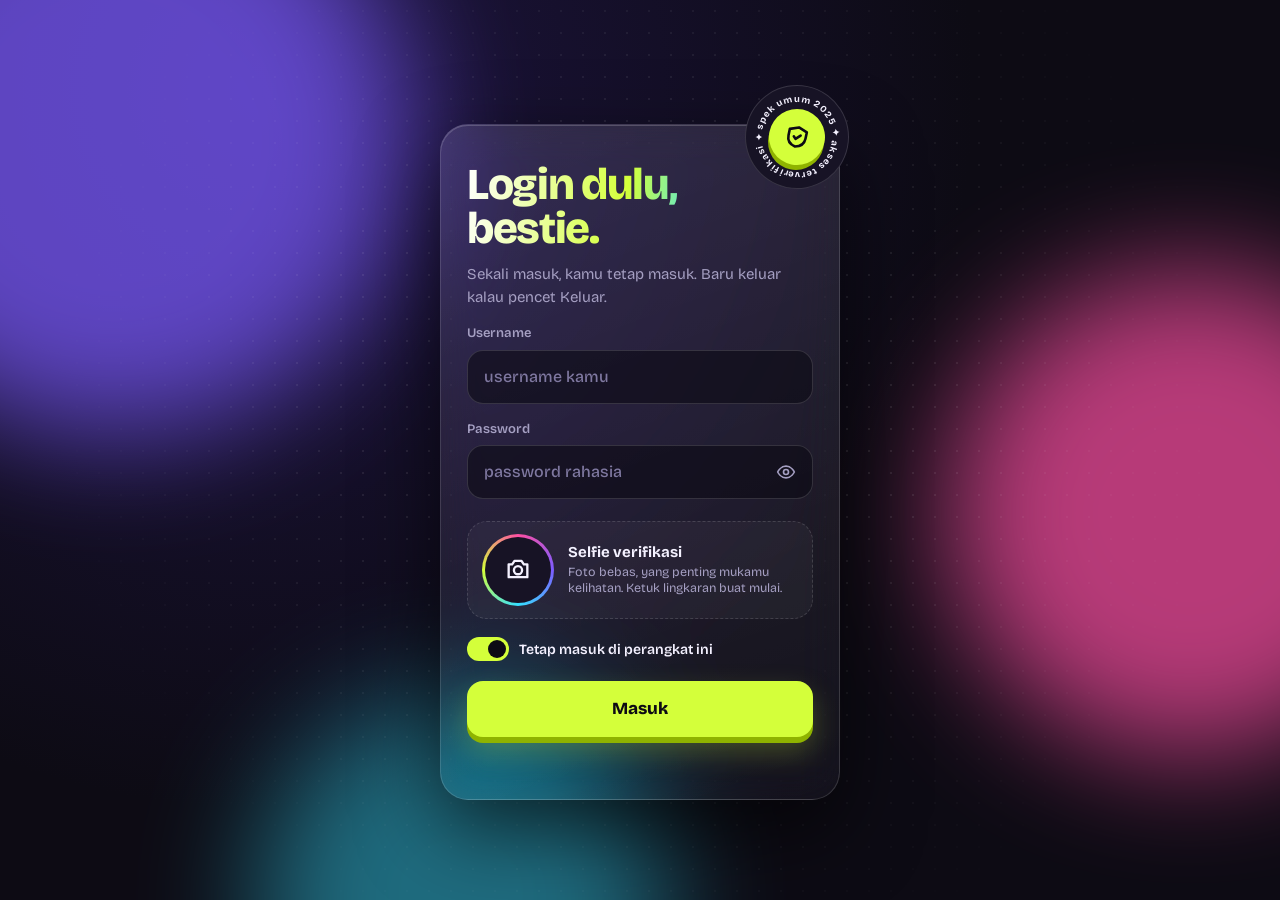
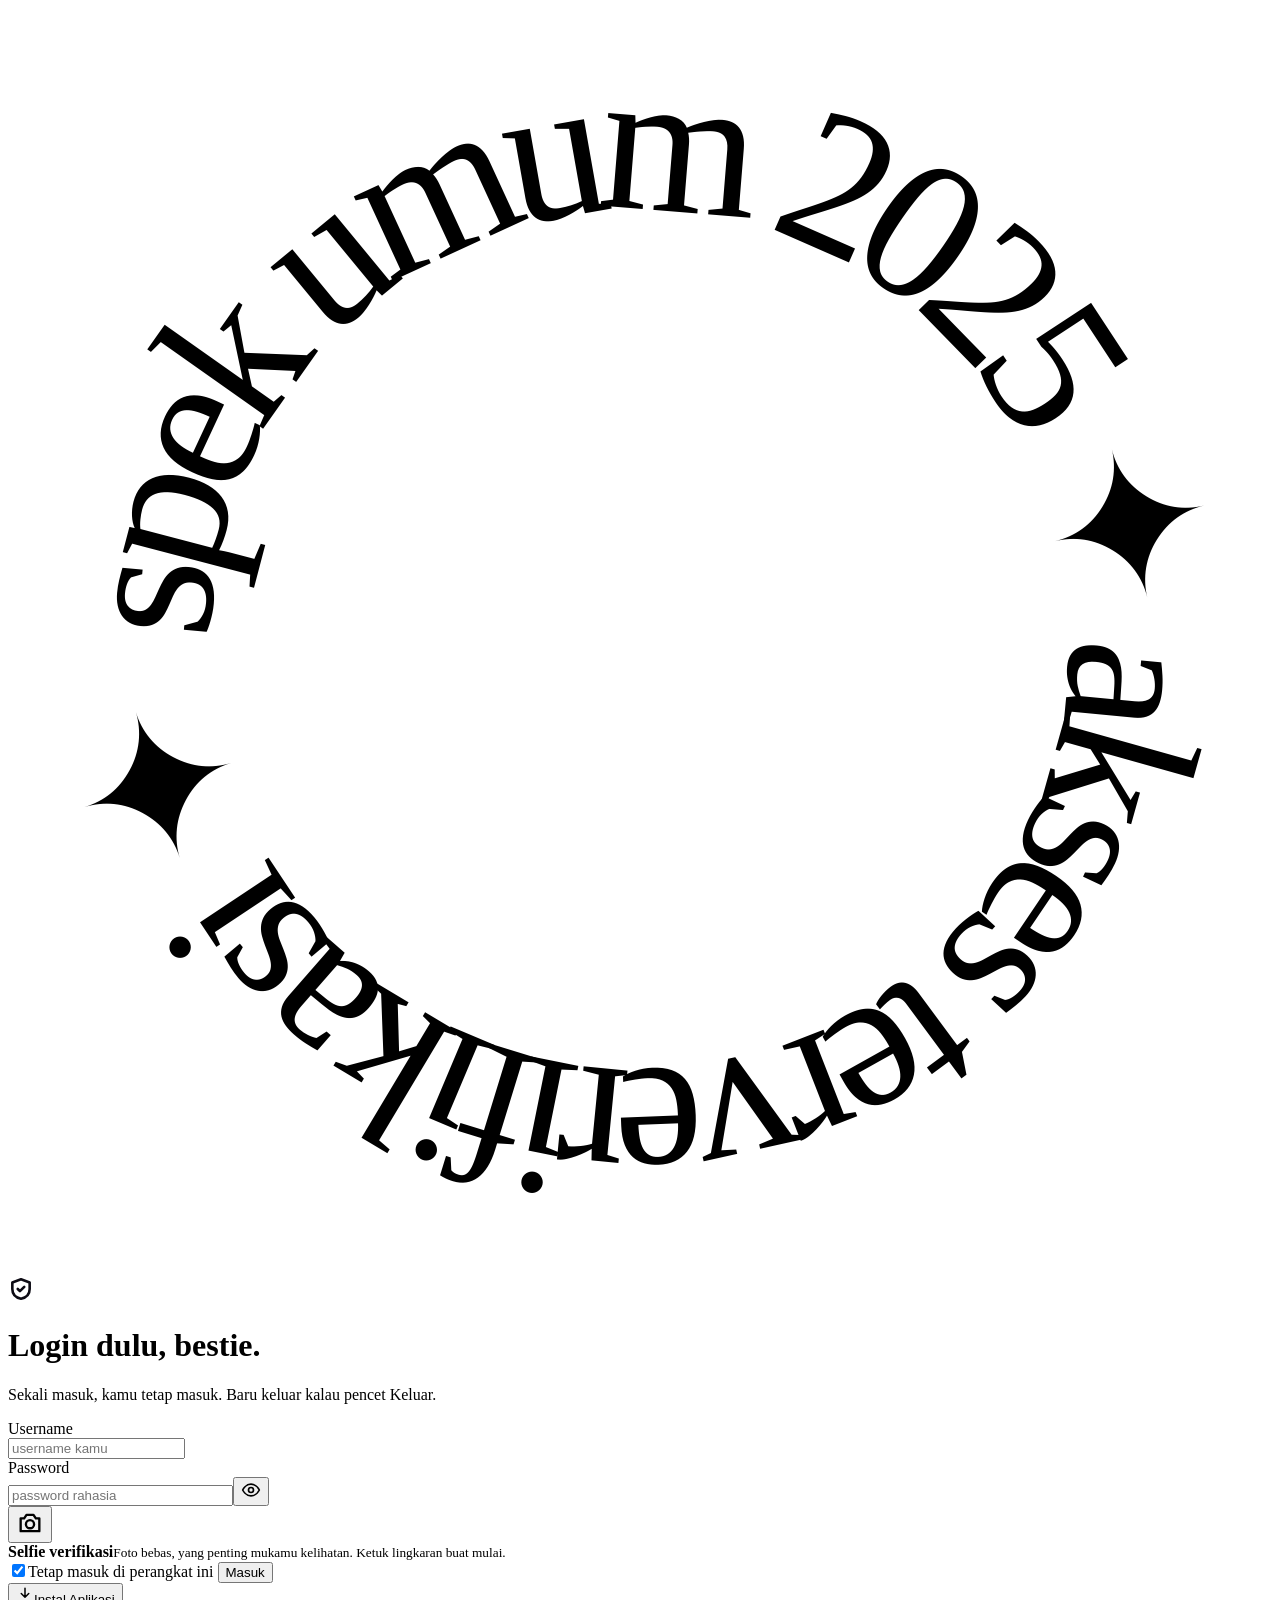
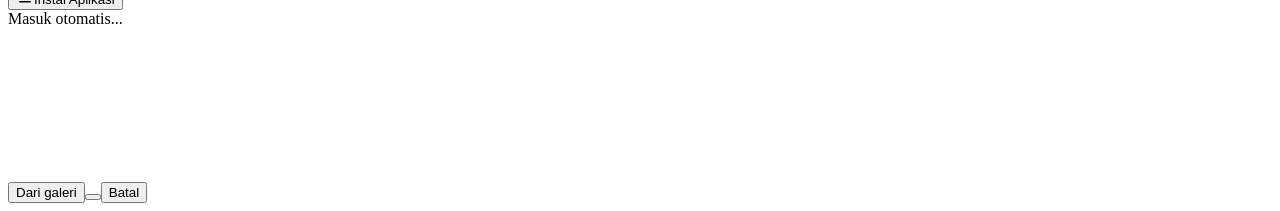
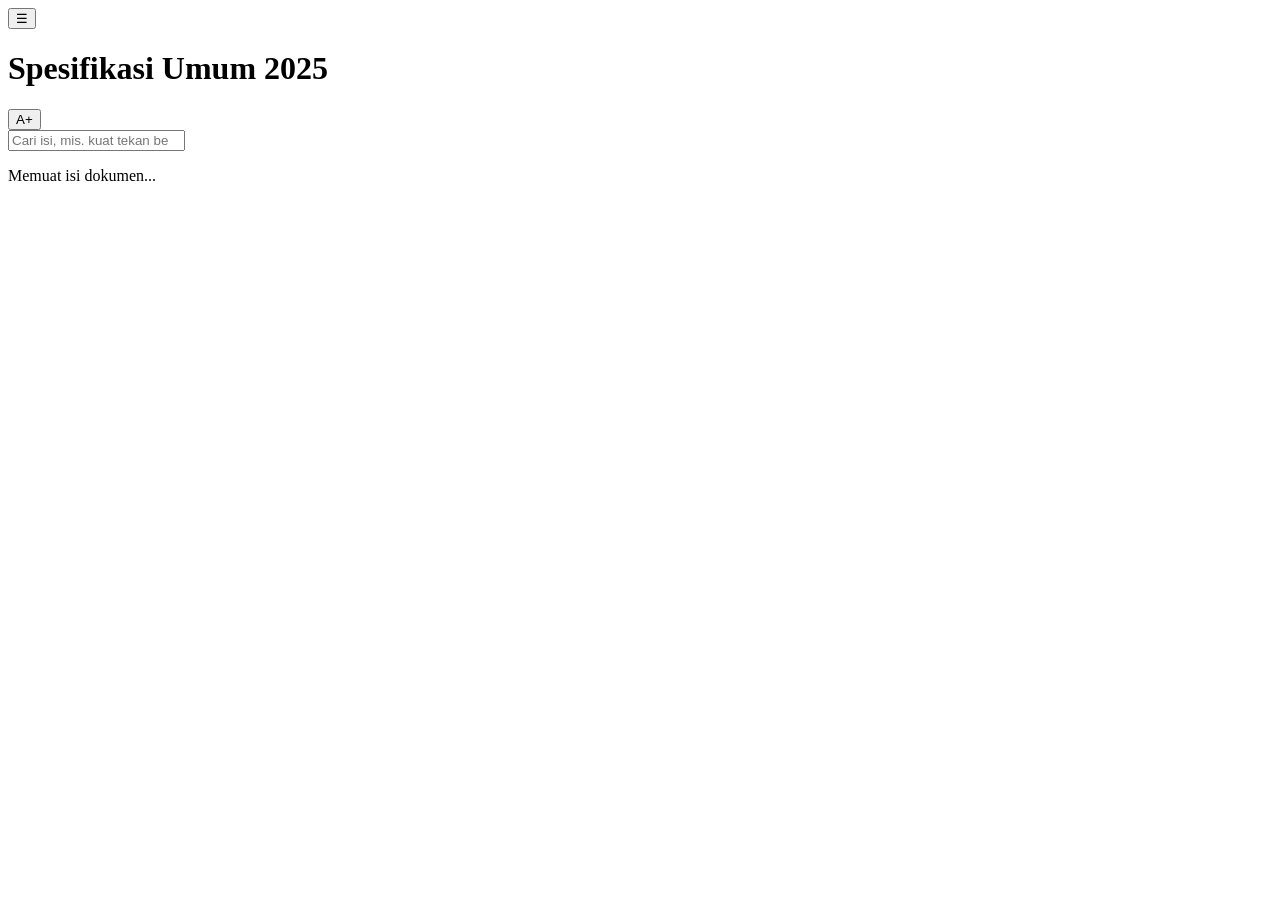
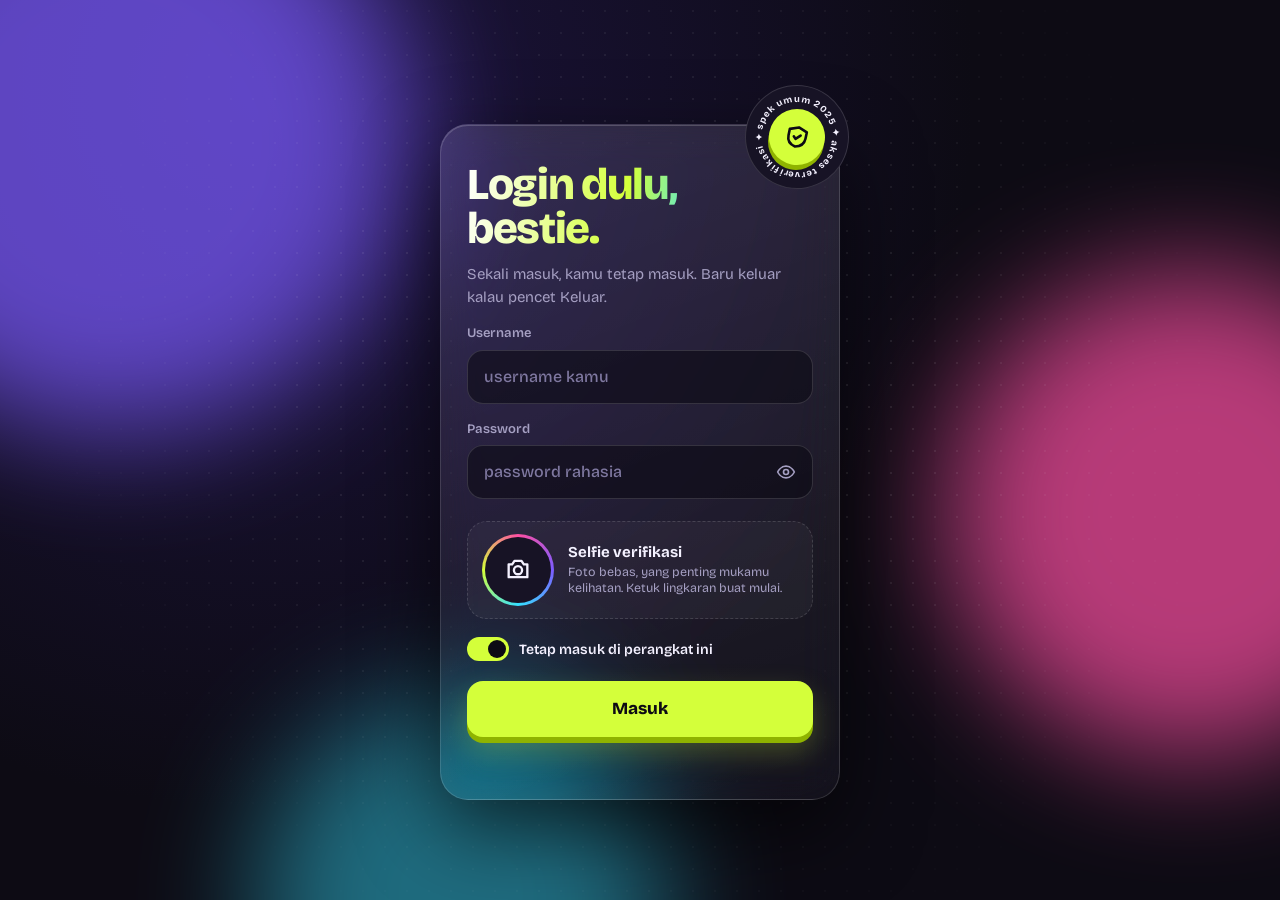
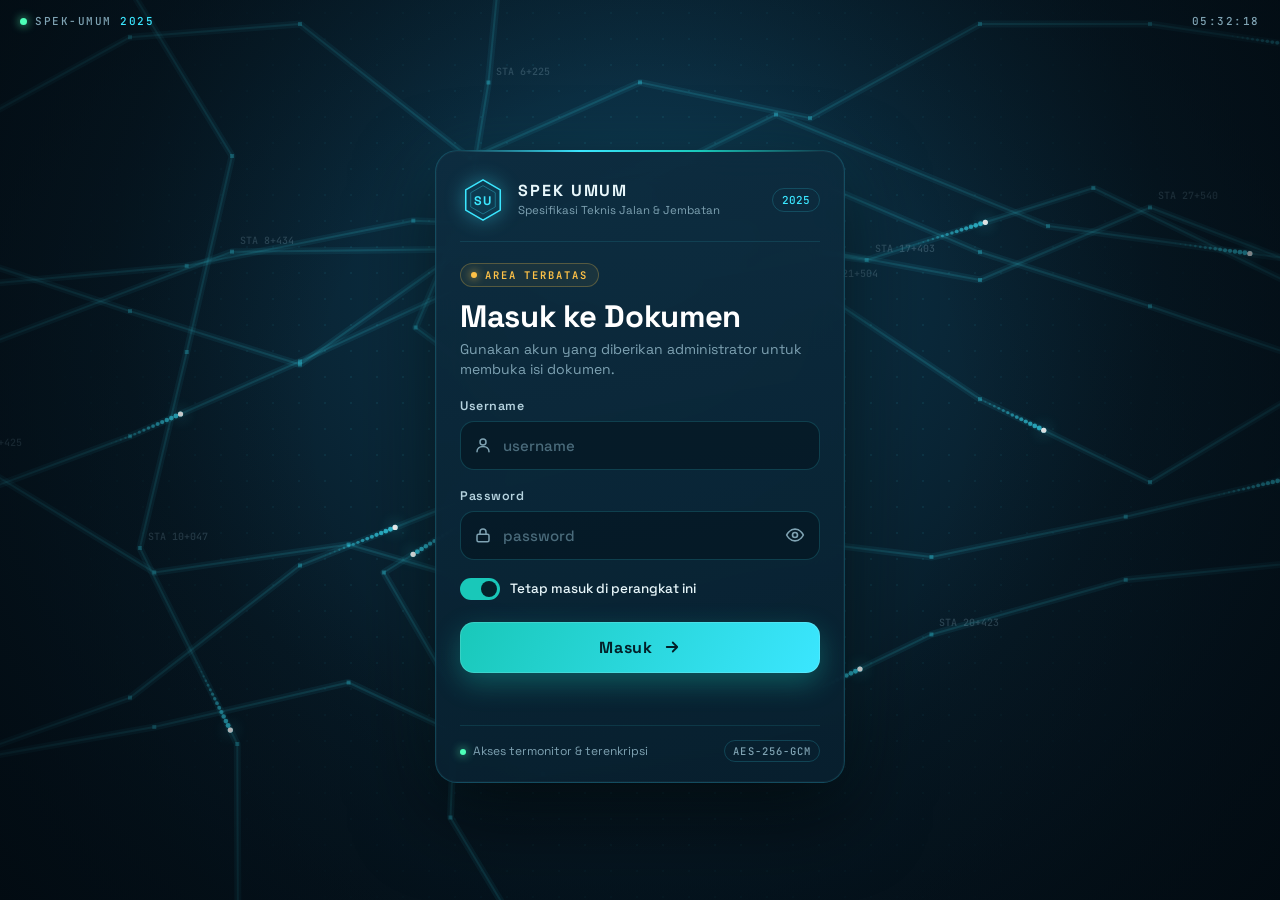
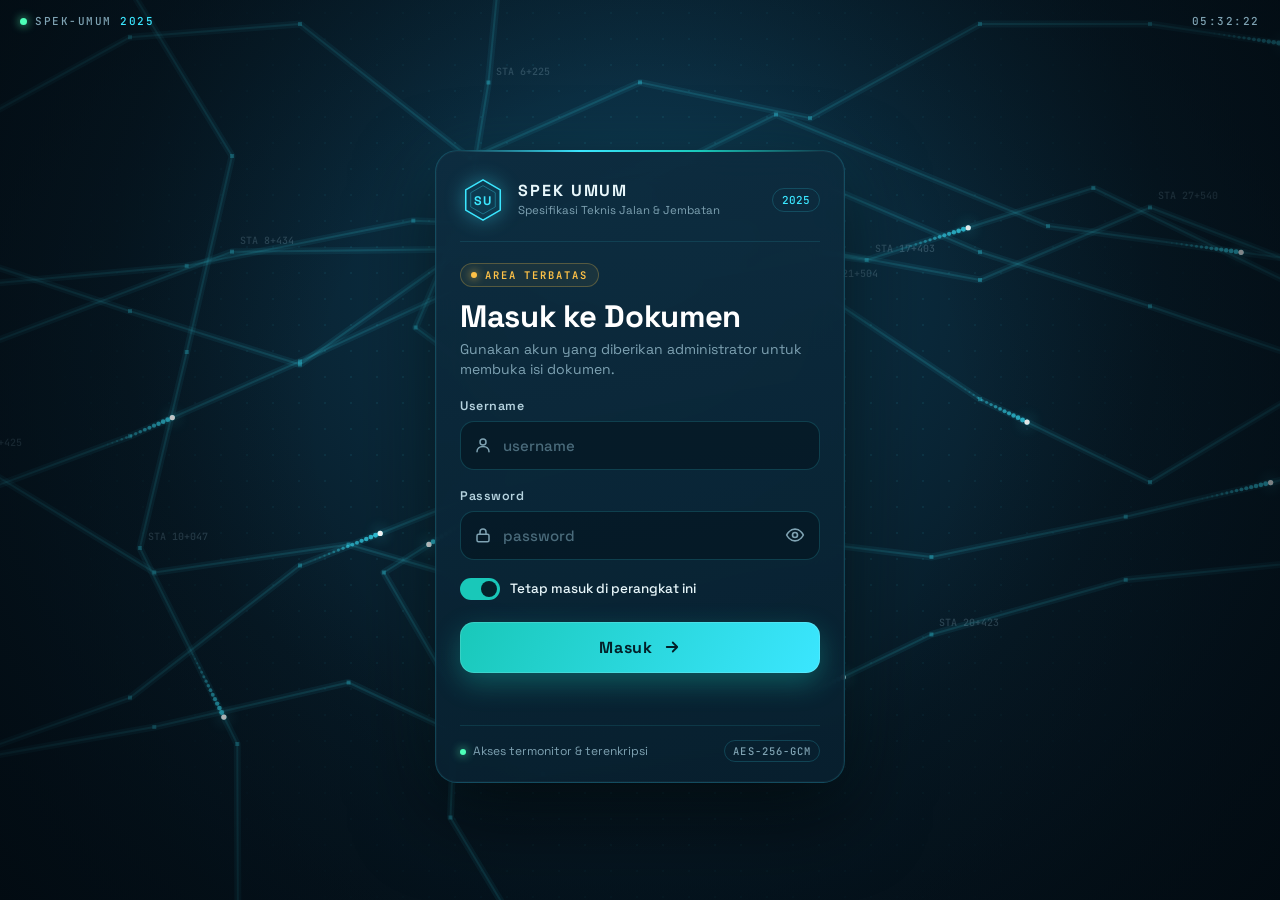
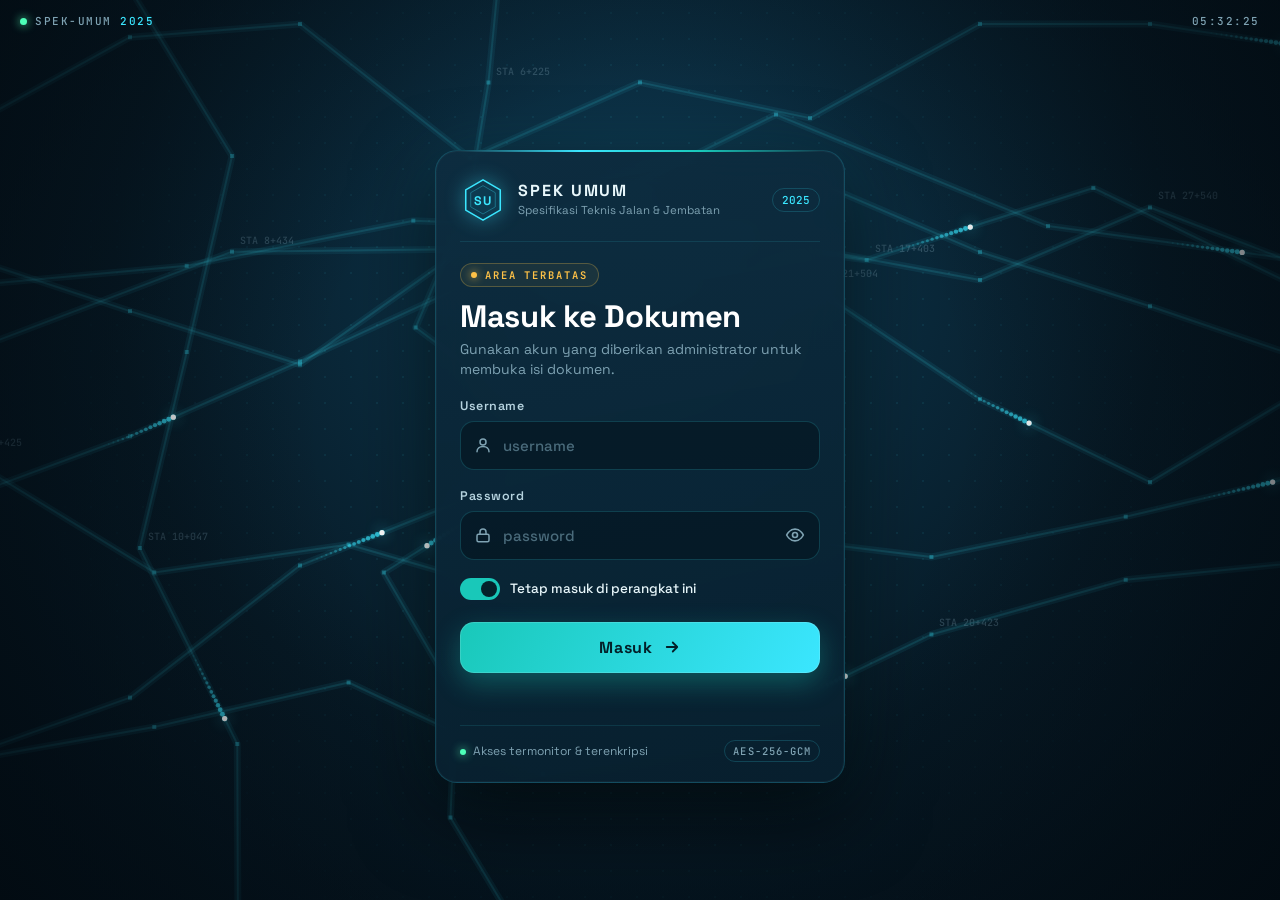
